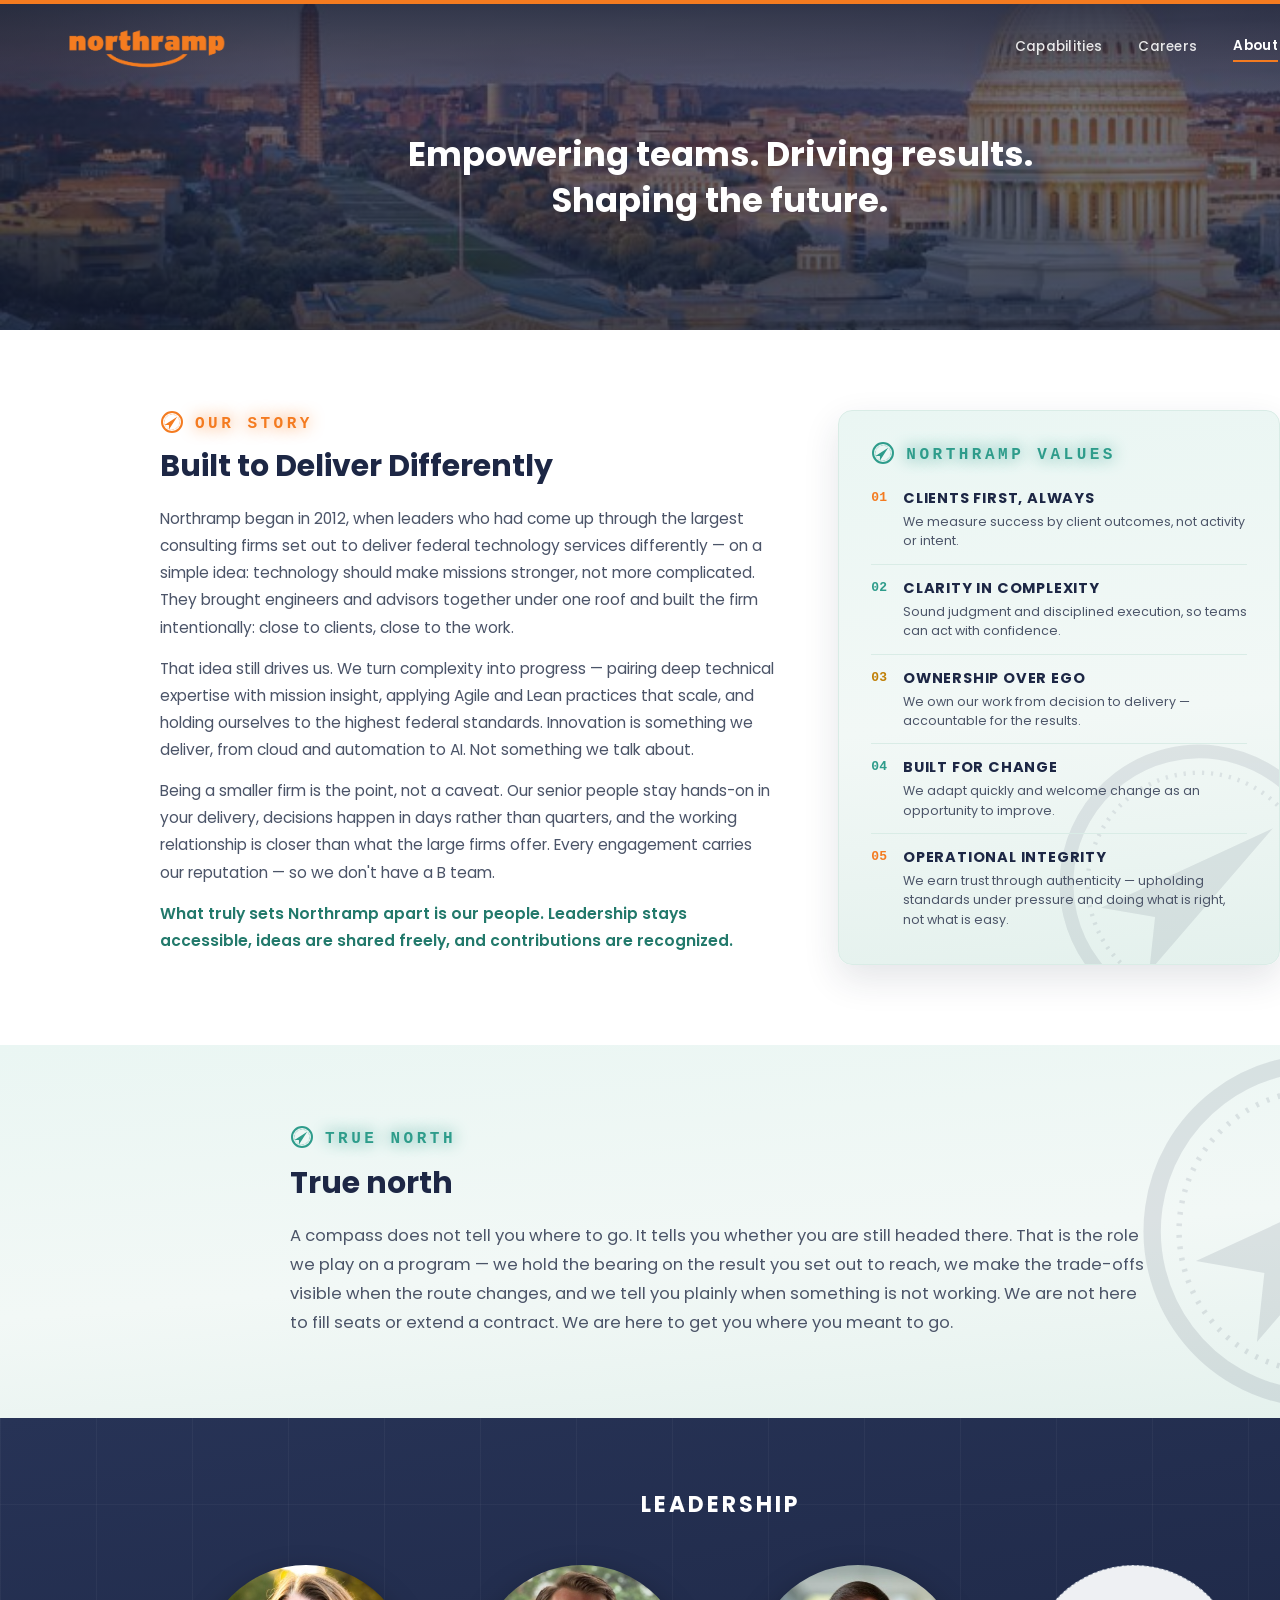
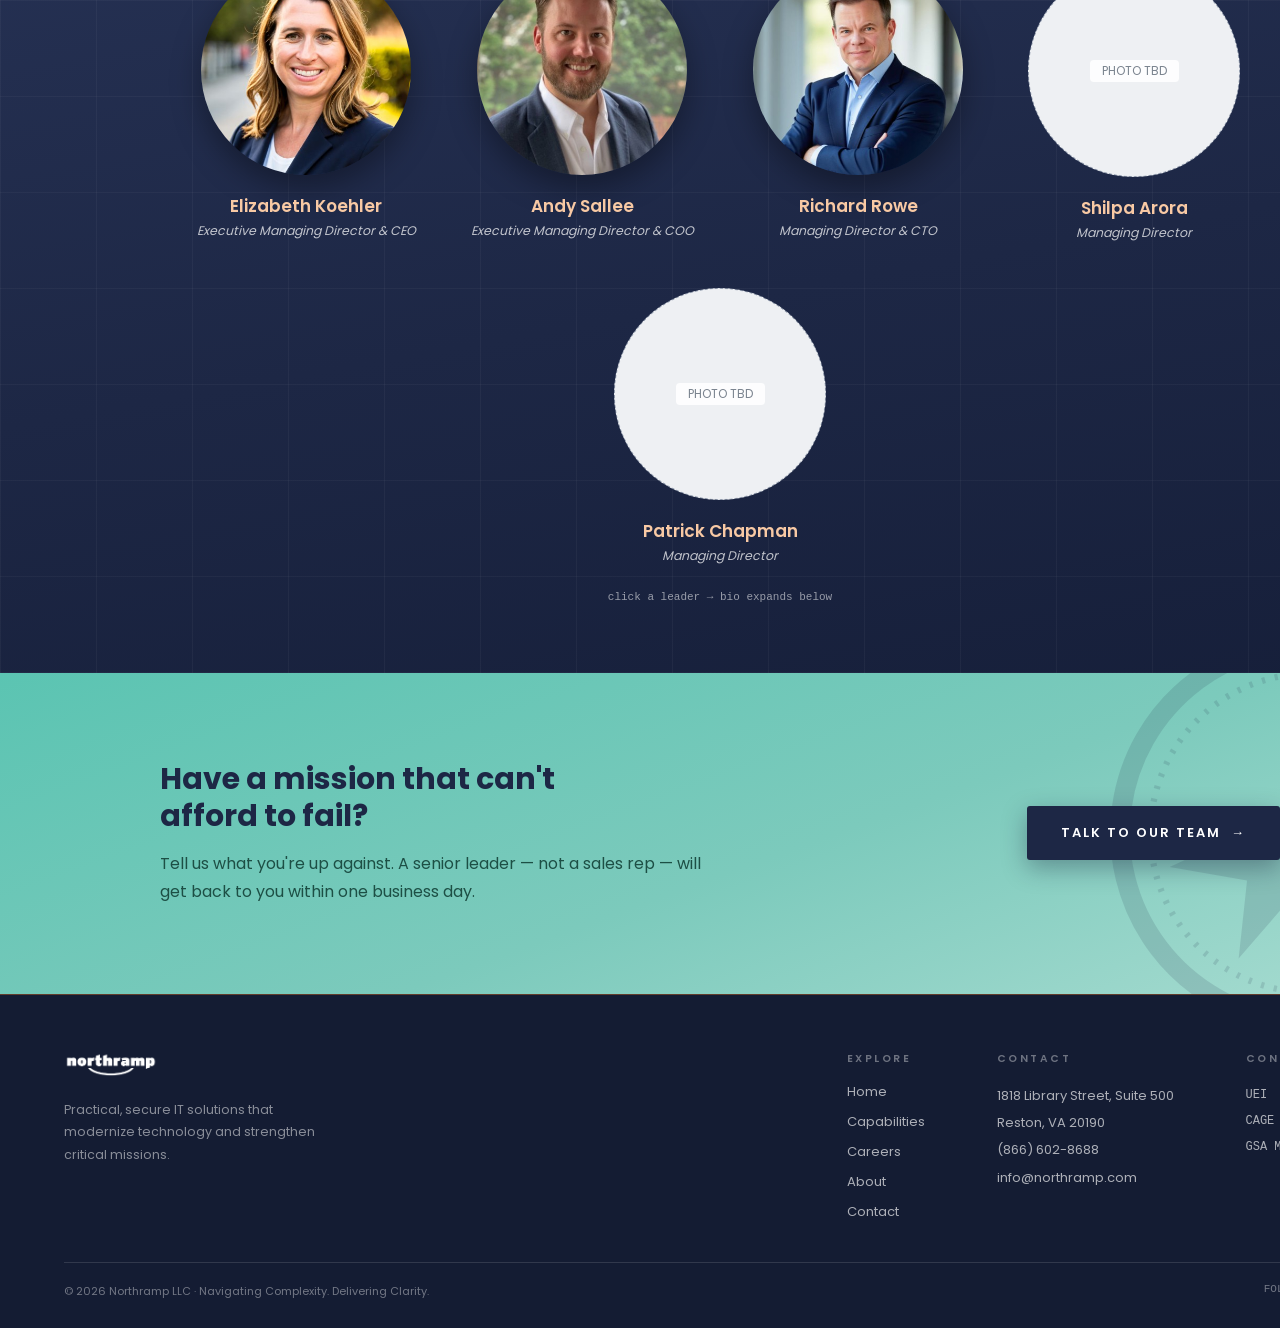
==== about.html @ 874fff69 "Add files via upload Uploaded the main pages" ====
<!DOCTYPE html>
<html>
<head>
  <meta charset="utf-8">
  <title>Northramp — About (Preview)</title>
  <style>
    * { margin: 0; padding: 0; box-sizing: border-box; }
    body { background: #faf9f5; display: flex; align-items: center; justify-content: center; min-height: 100vh; font-family: -apple-system, BlinkMacSystemFont, sans-serif; }
    #__bundler_loading { position: fixed; bottom: 20px; right: 20px; font: 13px/1.4 -apple-system, BlinkMacSystemFont, sans-serif; color: #666; background: #fff; padding: 8px 14px; border-radius: 8px; box-shadow: 0 1px 4px rgba(0,0,0,0.12); z-index: 10000; }
    #__bundler_thumbnail { position: fixed; inset: 0; width: 100%; height: 100%; display: flex; align-items: center; justify-content: center; background: #faf9f5; z-index: 9999; }
    #__bundler_thumbnail svg { width: 100%; height: 100%; object-fit: contain; }
    #__bundler_placeholder { color: #999; font-size: 14px; }
  </style>
  <noscript>
    <style>#__bundler_loading { display: none; }</style>
    <div style="position:fixed;bottom:12px;left:12px;font:13px/1.4 -apple-system,BlinkMacSystemFont,sans-serif;color:#999;background:rgba(255,255,255,0.9);padding:6px 12px;border-radius:6px;box-shadow:0 1px 4px rgba(0,0,0,0.08);z-index:10000;">
      This page requires JavaScript to display.
    </div>
  </noscript>
</head>
<body>
  <div id="__bundler_thumbnail"><svg viewBox="0 0 1200 800" xmlns="http://www.w3.org/2000/svg"><rect width="1200" height="800" fill="#1d2745"></rect><text x="600" y="400" text-anchor="middle" font-family="Poppins,Arial,sans-serif" font-weight="800" font-size="120" fill="#f47b20">northramp</text><path d="M420 480 Q600 560 780 480" stroke="#f47b20" stroke-width="26" fill="none" stroke-linecap="round"></path></svg></div>
  <div id="__bundler_loading">Unpacking...</div>

  <script>
    
document.addEventListener('DOMContentLoaded', async function() {
  const loading = document.getElementById('__bundler_loading');
  function setStatus(msg) { if (loading) loading.textContent = msg; }

  const FONT_MIME = /^(font[/]|application[/](x-)?font-|application[/]vnd\.ms-fontobject)/i;
  const MIME_TOKEN = /^[\w.+-]+[/][\w.+-]+$/;
  function toBase64(bytes) {
    let bin = '';
    for (let i = 0; i < bytes.length; i += 0x8000) {
      bin += String.fromCharCode.apply(null, bytes.subarray(i, i + 0x8000));
    }
    return btoa(bin);
  }

  // Error sink persists across replaceWith since it's on window, not the DOM.
  window.addEventListener('error', function(e) {
    // Failed resource loads (CSP-blocked links, scripts, images) fire plain
    // events at the element — warn only; real JS errors carry message/error.
    if (!e.message && !e.error && e.target && e.target !== window) {
      console.warn('[bundle] resource failed to load:',
        e.target.tagName, String(e.target.src || e.target.href || ''));
      return;
    }
    var p = document.body || document.documentElement;
    var d = document.getElementById('__bundler_err') || p.appendChild(document.createElement('div'));
    d.id = '__bundler_err';
    d.style.cssText = 'position:fixed;bottom:12px;left:12px;right:12px;font:12px/1.4 ui-monospace,monospace;background:#2a1215;color:#ff8a80;padding:10px 14px;border-radius:8px;border:1px solid #5c2b2e;z-index:99999;white-space:pre-wrap;max-height:40vh;overflow:auto';
    d.textContent = (d.textContent ? d.textContent + String.fromCharCode(10) : '') +
      '[bundle] ' + (e.message || e.type) +
      (e.filename ? ' (' + e.filename.slice(0, 60) + ':' + e.lineno + ')' : '');
  }, true);

  try {
    const manifestEl = document.querySelector('script[type="__bundler/manifest"]');
    const templateEl = document.querySelector('script[type="__bundler/template"]');
    if (!manifestEl || !templateEl) {
      setStatus('Error: missing bundle data');
      console.error('[bundler] Missing script tags — manifestEl:', !!manifestEl, 'templateEl:', !!templateEl);
      return;
    }

    const manifest = JSON.parse(manifestEl.textContent);
    let template = JSON.parse(templateEl.textContent);

    // Nested page bundles (iframe targets). Each ships ONCE, in the ROOT
    // document's manifest; frame srcs carry an about:blank#<uuid> marker
    // instead of a substitutable uuid. Every document mints the blobs for
    // its OWN frames — from local text at the root, or text obtained from
    // its DIRECT parent over the relay protocol below — so each frame
    // navigation stays same-origin with its initiator and a deduped page
    // loads at any depth on any host, including a file:// download's
    // opaque origins (where a blob minted by one document cannot be
    // navigated to by another).
    const pageOrderEl = document.querySelector('script[type="__bundler/page_order"]');
    const pageOrder = pageOrderEl ? JSON.parse(pageOrderEl.textContent) : [];
    const pageSet = new Set(pageOrder);
    const pageTexts = {};

    // ── Nested-page text protocol (parent-chain relay) ──
    // Page bundles ship once, in the ROOT document's manifest. Every
    // document mints the blobs for its OWN frames, obtaining page text
    // through a strict parent-chain relay: a document only ever SENDS to
    // its direct parent (which, for every document the publisher's own
    // runtime minted, is another publisher document) and only ACCEPTS
    // text from that direct parent; requests from below are honored only
    // for the document's own child frames, and the ROOT never sends
    // upward at all. That last rule is load-bearing: the artifact host's
    // frame-ancestors allows claude.ai (and friends) to frame an
    // artifact, so window.top can be a FOREIGN document — a top-addressed
    // protocol would hand page uuids to that ancestor and accept forged
    // "page text" from it, minting attacker HTML as an artifact-origin
    // blob document. The chain never touches the ancestor: requests stop
    // at the root, replies are origin-addressed per hop (never '*' when
    // an origin exists), and both directions are origin-gated (on https
    // a foreign sender's origin can never equal this document's; in
    // opaque contexts — file:// — everything serializes as 'null', where
    // an embedded EXTERNAL frame still fails the gate by carrying its
    // own real origin, and a sandboxed child of such a frame is excluded
    // by the own-child-frames check plus uuid unguessability). Shape is
    // deny-by-default: one request form, one reply form, no error
    // replies.
    // window.origin is the SERIALIZED SECURITY origin ('null' in opaque
    // contexts such as a sandboxed preview iframe) — location.origin is
    // computed from the URL and stays 'https://…' even when the document
    // is sandboxed, which would misgate every opaque chain.
    const OWN_TARGET = /^https?:[/][/]/.test(window.origin || '')
      ? window.origin
      : '*';
    function trustedOrigin(e) {
      if (e.origin === window.origin) return true; // https chains; opaque==opaque
      // file:// trees: Chrome serializes the file document's origin as
      // 'file://' while the blob: documents it mints serialize as 'null',
      // so the two legitimate shapes can never string-match — accept the
      // pair in both directions. https origins never serialize as either,
      // and sender identity (own child frame / direct parent) is checked
      // separately.
      return (
        (e.origin === 'null' &&
          (window.origin === 'file://' ||
            window.location.protocol === 'file:')) ||
        (/^file:/.test(e.origin) && window.origin === 'null')
      );
    }
    // Non-empty only in the root document (nested bundles ship an empty
    // island), so it doubles as the root marker: the root answers from
    // local text and treats a miss as authoritative — never relaying to
    // its (possibly foreign) parent.
    const isPageRoot = pageOrder.length > 0;
    const blobUrls = {};
    const resourceBlobs = {};
    const UUID_SHAPE = /^[0-9a-f]{8}-[0-9a-f]{4}-[0-9a-f]{4}-[0-9a-f]{4}-[0-9a-f]{12}$/;
    const pendingFrames = {}; // uuid -> [{el, frag}] awaiting text for own frames
    const pendingRelays = {}; // uuid -> [childWindow] awaiting text to pass down
    function mountPage(el, frag, text) {
      const pageBlob = new Blob([text], { type: 'text/html' });
      const u = URL.createObjectURL(pageBlob);
      resourceBlobs[u] = pageBlob;
      el.src = u + frag;
    }
    function deliverPage(uuid, text) {
      const frames = pendingFrames[uuid];
      delete pendingFrames[uuid];
      if (frames) for (const f of frames) mountPage(f.el, f.frag, text);
      const relays = pendingRelays[uuid];
      delete pendingRelays[uuid];
      if (relays) {
        for (const cw of relays) {
          try { cw.postMessage({ __bundler_page: uuid, __bundler_text: text }, OWN_TARGET); } catch (err) { /* gone */ }
        }
      }
    }
    function ownFrameWindows() {
      const out = [];
      for (const f of Array.from(document.querySelectorAll('iframe'))) {
        try { if (f.contentWindow) out.push(f.contentWindow); } catch (err) { /* detached */ }
      }
      return out;
    }
    window.addEventListener('message', function (e) {
      const d = e.data;
      if (!d || typeof d !== 'object' || !e.source) return;
      // Origin gate first; the structural checks below (own-child-frames
      // for requests, direct-parent + solicited-uuid for replies, the
      // root's never-relay rule) are what hold in fully opaque chains
      // where origin strings can't discriminate — a sandboxed root's
      // FOREIGN wrapper still fails all three even though both serialize
      // as real-vs-'null' rather than matching.
      if (!trustedOrigin(e)) return;
      if (typeof d.__bundler_need === 'string' && UUID_SHAPE.test(d.__bundler_need)) {
        // Requests are honored only for this document's own child frames.
        if (ownFrameWindows().indexOf(e.source) < 0) return;
        const uuid = d.__bundler_need;
        const text = pageTexts[uuid];
        if (typeof text === 'string') {
          try { e.source.postMessage({ __bundler_page: uuid, __bundler_text: text }, OWN_TARGET); } catch (err) { /* gone */ }
          return;
        }
        if (isPageRoot || window.parent === window) return; // authoritative miss
        const waiting = pendingRelays[uuid];
        if (waiting) {
          if (waiting.indexOf(e.source) < 0) waiting.push(e.source);
          return;
        }
        // Never-answered uuids would otherwise accumulate forever under a
        // request spray; past the cap (far above any real page count) new
        // relays are dropped rather than remembered.
        if (Object.keys(pendingRelays).length >= 128) return;
        pendingRelays[uuid] = [e.source];
        window.parent.postMessage({ __bundler_need: uuid }, OWN_TARGET);
      } else if (
        typeof d.__bundler_page === 'string' &&
        UUID_SHAPE.test(d.__bundler_page) &&
        typeof d.__bundler_text === 'string'
      ) {
        // The shape test is load-bearing beyond tidiness: the solicited
        // check below uses the in operator, which matches prototype keys
        // ('__proto__', 'constructor') — an unshaped key would reach
        // deliverPage and throw, painting the error banner.
        // Text is accepted only from the direct parent — the document
        // that minted this one.
        if (e.source !== window.parent || window.parent === window) return;
        if (!(d.__bundler_page in pendingFrames) && !(d.__bundler_page in pendingRelays)) return;
        deliverPage(d.__bundler_page, d.__bundler_text);
      }
    });

    const uuids = Object.keys(manifest);
    setStatus('Unpacking ' + uuids.length + ' assets...');

    await Promise.all(uuids.map(async (uuid) => {
      const entry = manifest[uuid];
      try {
        const binaryStr = atob(entry.data);
        const bytes = new Uint8Array(binaryStr.length);
        for (let i = 0; i < binaryStr.length; i++) bytes[i] = binaryStr.charCodeAt(i);

        let finalBytes = bytes;
        if (entry.compressed) {
          if (typeof DecompressionStream !== 'undefined') {
            const ds = new DecompressionStream('gzip');
            const writer = ds.writable.getWriter();
            const reader = ds.readable.getReader();
            writer.write(bytes);
            writer.close();
            const chunks = [];
            let totalLen = 0;
            while (true) {
              const { done, value } = await reader.read();
              if (done) break;
              chunks.push(value);
              totalLen += value.length;
            }
            finalBytes = new Uint8Array(totalLen);
            let offset = 0;
            for (const chunk of chunks) { finalBytes.set(chunk, offset); offset += chunk.length; }
          } else {
            console.warn('DecompressionStream not available, asset ' + uuid + ' may not render');
          }
        }

        if (pageSet.has(uuid)) {
          pageTexts[uuid] = new TextDecoder().decode(finalBytes);
          return;
        }
        if (FONT_MIME.test(entry.mime) && MIME_TOKEN.test(entry.mime)) {
          // Strict artifact hosts allow font-src data: but not blob:.
          blobUrls[uuid] = 'data:' + entry.mime + ';base64,' +
            (entry.compressed ? toBase64(finalBytes) : entry.data);
        } else {
          const blob = new Blob([finalBytes], { type: entry.mime });
          blobUrls[uuid] = URL.createObjectURL(blob);
          resourceBlobs[blobUrls[uuid]] = blob;
        }
      } catch (err) {
        console.error('Failed to decode asset ' + uuid + ':', err);
        const blob = new Blob([], { type: entry.mime });
        blobUrls[uuid] = URL.createObjectURL(blob);
        resourceBlobs[blobUrls[uuid]] = blob;
      }
    }));

    const extResEl = document.querySelector('script[type="__bundler/ext_resources"]');
    const extResources = extResEl ? JSON.parse(extResEl.textContent) : [];
    const resourceMap = {};
    for (const entry of extResources) {
      if (blobUrls[entry.uuid]) resourceMap[entry.id] = blobUrls[entry.uuid];
    }

    // Artifact-host CSP (connect-src 'self') refuses fetch() of blob: URLs —
    // consumers read these Blobs directly. Survives the swap like the error sink.
    window.__resourceBlobs = resourceBlobs;

    setStatus('Rendering...');
    // Page uuids have no blob here — they ride inside about:blank#<uuid>
    // frame markers the pass below resolves after the swap.
    for (const uuid of uuids) {
      if (pageSet.has(uuid)) continue;
      template = template.split(uuid).join(blobUrls[uuid]);
    }

    // Strip integrity + crossorigin — blob URLs from a file:// document inherit
    // a null origin, so crossorigin forces a CORS fetch that SRI then rejects.
    // The manifest bytes are ours; SRI protects against CDN compromise, not this.
    template = template.replace(/\s+integrity="[^"]*"/gi, '').replace(/\s+crossorigin="[^"]*"/gi, '');

    const resourceScript = '<script>window.__resources = ' +
      JSON.stringify(resourceMap).replace(/<\//g, '<\\/') +
      ';</' + 'script>';
    // Inject after <head> so the DOCTYPE stays first; prepending the script
    // would push the parser into quirks mode. DOMParser always emits a <head>
    // (synthesizing one if the source HTML omitted it) but may carry
    // attributes through, so match the full opening tag. slice() rather than
    // replace() keeps us clear of $-pattern substitution in resourceScript.
    const headOpen = template.match(/<head[^>]*>/i);
    if (headOpen) {
      const i = headOpen.index + headOpen[0].length;
      template = template.slice(0, i) + resourceScript + template.slice(i);
    }

    // Parse the template and swap the root element. Scripts inserted via
    // DOMParser/replaceWith are inert per spec — re-create each with
    // createElement so they execute, awaiting onload for src scripts to
    // preserve ordering (React before ReactDOM before Babel before text/babel).
    const doc = new DOMParser().parseFromString(template, 'text/html');
    document.documentElement.replaceWith(doc.documentElement);

    // Resolve page-frame markers: mint this document's own blob for each
    // framed page — from local text when this is the root, otherwise by
    // asking the direct parent over the relay protocol above. An
    // unanswered request leaves the frame on about:blank, the same
    // degraded state as a refused embed.
    {
      const MARKER = /^about:blank#([0-9a-f]{8}-[0-9a-f]{4}-[0-9a-f]{4}-[0-9a-f]{4}-[0-9a-f]{12})(#.*)?$/;
      const needed = [];
      for (const el of Array.from(document.querySelectorAll('iframe'))) {
        const m = MARKER.exec(el.getAttribute('src') || '');
        if (!m) continue;
        const text = pageTexts[m[1]];
        if (typeof text === 'string') {
          mountPage(el, m[2] || '', text);
        } else if (window.parent !== window && !isPageRoot) {
          const had = pendingFrames[m[1]];
          (pendingFrames[m[1]] = had || []).push({ el: el, frag: m[2] || '' });
          if (!had) needed.push(m[1]);
        }
      }
      for (const uuid of needed) {
        window.parent.postMessage({ __bundler_need: uuid }, OWN_TARGET);
      }
    }

    const dead = Array.from(document.scripts);
    for (const old of dead) {
      const s = document.createElement('script');
      for (const a of old.attributes) s.setAttribute(a.name, a.value);
      s.textContent = old.textContent;
      // text/babel scripts with a src: read and inline. transformScriptTags
      // does XHR against the src, but blob:null/ from a file:// origin is
      // silently dropped. Inlining makes it a plain inline babel script,
      // which transformScriptTags handles unconditionally.
      if ((s.type === 'text/babel' || s.type === 'text/jsx') && s.src) {
        const pre = resourceBlobs[s.src.split('#')[0]];
        s.textContent = pre ? await pre.text() : await (await fetch(s.src)).text();
        s.removeAttribute('src');
      }
      const p = s.src ? new Promise(function(r) { s.onload = s.onerror = r; }) : null;
      old.replaceWith(s);
      if (p) await p;
    }
    // Babel standalone auto-transforms type=text/babel on DOMContentLoaded,
    // which fired before we swapped the document. Trigger manually if present.
    if (window.Babel && typeof window.Babel.transformScriptTags === 'function') {
      window.Babel.transformScriptTags();
    }
  } catch (err) {
    setStatus('Error unpacking: ' + err.message);
    console.error('Bundle unpack error:', err);
  }
});

  </script>

  <script type="__bundler/manifest">
{"c170024f-40d9-4a47-a357-294be5bb69d6":{"mime":"image/png","compressed":false,"data":"iVBORw0KGgoAAAANSUhEUgAAAZgAAABxCAYAAADoB7WrAAAAAXNSR0IArs4c6QAAAARnQU1BAACxjwv8YQUAAAAJcEhZcwAADsMAAA7DAcdvqGQAADbcSURBVHhe7Z17fBxnee9/z/PO7FUXW5btKHEsO3ZiooSExIQWKHVKuZRAKZcYSlNaaDlAKT00BXoSoEdHJ5DAoSmnTaGQltMDpZSSQi+US4EkGEgKB5yEQJSbEke+KbYlWbfd1e7MPM/5Y3ZWq7Euu6uVLcnv9/MZezXzzjvvvO/zPs/7vLcBLBaLxWKxWCwWi8VisVgsFovFYrFYLBaLxWKxWCwWi8VisVgsFovFYrFYLBaLxWKxWCwWi8VisVgsFovFYrFYLBaLxWKxWCwWi8VisVgslrMaBUh7wQpQ/NpyEz07ft5isSw/p73CW9Y+kSEhQLUXPI4t64zPz2LilszxDV+n2/d78Xuaxaxn74XJXbh1E4guV+aghdP70NfvEaDx+ywWS/[base64]/x5a2AsltOLNTCWuqh4Km7i2aplT0XwDAAdYLiQskxVlHuIiPoE+velGBjt3eMU/MNdAQXPJdUXqOpVBNohoBYACSB8bvhftWxbA2OxnAmsgbEsigKkf7AzkWsPLgLkdQR6jQLdFU+l7C1E4Wcr95BGDYz2gkewsyUh/[base64]/293Iy37PmOj/XuaUSz7NGjvninO/vZYWFdLR0ShpPaxqqmOu51ecUS9+kM/6O9R7x+DBXGhcIWyuK8rvO877zPady3xz31Ev83es94vFhjjJe7O/FmCt89TnF0vIj/k6NHPPFGf8d/T0rcJNpKHJFtJoaja8n6ING6xEU5ZXhAIAeZzgfJFMZLx34XqvLTgcCUiZ/pOjIeDtMHtjmo29fgPJWIbMjXhqVtPRBw3fsdofzKTdhJhOuSWcCkfXCQYtRyrNrRn04+WKeip2Zaa+SrvL9S0nb7DxpkLnyeGi3GW6fSmXcXJuou0EdtDsQP/DNJBI43jK0/mS0GWV0z3B+VzadKL4KhI+JYD1z/Q2TyjqY4Q2vQ9f+IH4dmJ3eiMkPnH8JYD6iwDVoeJB/[base64]/DGjdggQAUCqB6JFpY764AQNTx9GTSfvTzyIKXgyhy5SxDcBGBlKAOOW7SlAaB2gQigeV6GvZvHcPfezwdDMyJirck9MXtDoJ/1ISvhIklxBoB4S6hKSVCWkIu+XFhQEgJSFMs/IkGMcU+gRADynhgYD1J+v6BscbSdvYDVvXG2NeRCQviF+rGaWSQve3fGjwC+jdYwr+4Hk+9Bom3SPgCwF0sSAdvgsUYAHhflK6IeMe+HHO27qZDP2aKl0KgAXYDsHVYCQbUfIiECI8RcA3QHqqgVE8rST/[base64]/xqQ7o5fqwkhX0gfFyf4x3YcHgO6Unkv3aMUvASKKwS0HSybWCgN1vJuE1RSpklSPQzQT4n0W/li6s7Ojz46hWiPu0p+dWXy4l6swr8E6OUgbAOoC5AWCCcjfSDANLMOq9AAMX4ggXyl7ZaD/VE88WRXo2/d7eY3jz5LA7kODTTgyqgKDpCLL2SxbXgiOLTdqPyaqr6AQBeCpaOcXgIwDeFRZTwC0e8q4z9azeCjzTY0dVVWBSjfu/M88b13KukfAkBla5BaYSgLF0D4hnH0Rk+om1SuJ+CFIuxWBDm2OjxUgiqAShgHTYL1ToXe1GIOPdxoxkRWfrxnS7vxnRcTyTsAXC7gBCAMAYXpIQIoqmQhAgVDQ/VZfjZzwJCSgh8m6KcKxdSXOjOP5upJX/79O84X8t8jom+PX6sVBk8p4YtwuBeir6NA/qswbam8E9iJvwsT9pH6b8zcfPjo5I1bLyaDm1XwsjAAMZhMYwo+RAQCiB8/DwBg7mfo+1s+OPi16tPNMjCq/A+k8j+F6bkMercCl2vUeBEyc5etBGWFqoAOg/EFmORHWvHY6EKtdO0F52XbVaLyFyp4Vvx6zTCfIOinHaOf8X1+C5H8jgi3lxVEZRcDoFx+kCll/pJv9I+qGzcKEN6625noGGpjN3klRF5Hij2AbhawE2arlJUaS/[base64]/lMtjahaaexFAC6vpE4w13cAnBAgBdVLAp9ugcrfqeBlAg73k2J2GezGV4czg5nJmYmDOkT4Vwn8yXzQ/cqoxRFP6EIoQGO93e1TF21/jeObLxDhrwR4rgi3QpCsvB/YDZ89R5oAE16P3g8pEW5V0WdD6NZ0ovjPOX/bdSO9O1trTp+jBJABswueibvWA8yuACklPAeBfzsFepMwXTDrnWKLFYlREJKDGXfHMVTWn7AzkwZyGlPuM4RlOHd6WeBCdEnxz4eAE0p4jjL/NQs+JZCrwp0IIhmer2zZLS/uTIKpi4XeQkHp9rzX/Rydp7+7QqCk4FBeGyxDFm1XwcsCnz+riusF3FnePaEsk1VlyCCASgCOrRvqzFUbl8L7d2zJbRy5kZzEt0n1H5X0jQLaIcytAFJgJGeejVT4/xx5ckr+lGUfnASzCyAloA4VeTFEb8+3eh+ZuGH7hfGsiUOBEoOdSN7iebHQAXBCBEkSvshA+kTweSHdK8C6sNzK8QFmzvTPxNGuTC+WQP48d9G238lfuO0VWT/3aQ3ocyrycgHWVfJ+vvwp66hIZoRouyi9KxX4Hx7v3bFjQXkBQGAGtO484LK8AEio0k4J6H8o6M+EeSckyoNYeqvkW4EMoJcr9MNTQb5vsveiDYultVYaNTANU64MSWHqEZXXAHxuWMhlBVTDi5XjIDDSAv25APQnUx/ovqae/kvtBefet/UcN8DvE+lfCenVImhnsLuUVeozaSMjwDpReQFIbk363q1TN27fFA+/EI08HzNpSAO4PDTeaGNgwT27FBhj0ONRX/[base64]/vvHe/dsn5Rxd3gmq/yM40SzlfWlwLYtFidR7VsMhmAzyXImzkovV+v35JaNK01cNoNDKoyI/[base64]/[base64]/61z31QSDiLlTKXimLjb7bq0Sdq0mobpJjVm3EmRmPmb0FHUp9Jf03ZtP0ae1sqYMDERdELpySLTFW5UKUOC7FxDJayHs1mtYqitYdaWrt8IxQALKAPpMNvpziNYpnEEEMiFGB/[base64]/YRGSUFhdMyy12JkYKZFUkNRJ7igvcKEcCrTR5Zgcx40U3GL5xWBB5UR5h4ZCFDx64eJ9Ufo1L24oHlEIBvMfDnxPoeYn6zAb+OhV7NBq9imGtZ6W1E+L8sGG9EBhggEcmCaYv29iTi188mmJFW1Q3L4cmF+QwhIM+QYQDT8TC1wgBB2AXQ5Qu2x6/Xyhmr0KdY26q/42FrRsSoaoIcz40PdFJQ2KyivxC9c72VBICw4gcEfnnJc37RiF5L0K9FK/jrTXe4HgFXTOzYXtPU6uWgyhWeMCyzZh95nnsYBv9Lodcx8CaG3saQqXrfE5W8kWOq+CRE9pLqdQT9jeoD0PeS8ZdtjCBqyVV1Ac32oBpBiAhIMCWcuMd8OmGor4yTC42hEaDToFFl3E+MQQY+z0yvhkk9u6VQuDZr9MYWk/14i0l/MeNmvp6ZdO/KjDnfyZr0N7NO9u+Nw31K+Ktqb7YumI2otIwh13B3y0Ishz6ZS2ai8/GwNaPqMHFL/HQzKHui9xPhtb6RHjLySlbc1XCZASDFOgXtatQgnhEDU1VQAQNjgByFoLj0AiRm4qQXUKVFqQDpW3e7IDqHoIuuKp4LAZQFjynhLzKPH9i//iNPTqQn3ftJ8Qkqz8ypx2BVFLvQBnLk0vj1ZlOpJHP3q08DdCiFlsPVRnn9R56caD224d7suPsl35evQOk+gEuRQa0XVc4RcF+r2/KV7IT75ey4+8+zjuHOb2f6Dg3F72sqIh5DhsE4BpljP7Q6USaCasIkim78WjOZpehiZRiGoBIrHV9sDG1d/+Aksfkn8elXCsXk72VN9tutfY+NUMuxAvoHPaDfR1+/B/T71DHg0W0DJfT1e+jr99I4/yhAd5U990ZgJqSTvtMav7BUZusTmSjrk8JS9EnlHtGyjtKjgJSWEicEqiBHmZqeBwAAUWWSKVE92N53+GQL0z0g/[base64]/c3bf+jOOU8GGLmm31XLnYUz2XCn4TKaKkQw9Nw9+1lYEbRlfeOisoQ4pfLVJUwQTx7DG0u6A4ELf1PjrQl0091Zs4pjKCUmrxx68VT/tY35C7qfu9U0H1L7v3bPjrld//3KW/bO/Pv2/6KyRu7dw2/d1cLcIJZMQHg2BIaGa4vfjZ+fqmU6/M0Qb8mAZ4Hk7oSTL/NwJOLds0uAAF5JnzZd83PQd0rCfQmUgzGw9WDkhCCyga+zYdYERmDvsGiMeiH6l3xYLUi0BYR2lnXVldVnHYDE1Z2DQD+qSH6eAqDB1tuOXDcOLqPoV+Kh2+IwJ2lKEd4HZNKK7Ok696cM8ykEgNjxnEnI2NAgLIJxy7CTf/qoyz4KUA368SWZCOFtxCRYmLIFEi+ZUjfydDXgPAyhr7GGPwBM/6RgQMEWpMr+DGTD9ME/bFR+Ww7Do+lnacOQfWbAv7PqjCN4y7P5ISZMsRoWFb8Fib8GpG+3IBfR6p/DMY3oXJMhZ5cbOqr9oabuuaCwkum/MHbEp5/FxPuBvGnROlPVOidQniHKr0XjJsV8nkm3ZdMFr+b8/OfUZbrWJCMxuQaQxdMYyOUPblHSekvWxMHH2nte2yEAnwPwGcqjawGINEnofi/7f1PHGi9ZWAYAd9NwKcBKcXDrkQI0Alkh0H8k0YaiOVGu2FGJu1NN+R1Nb2wa4LJU8gJEnM02mV4Kp8aIcLDjbaOFsI1BUeJ2iTc2K+hyiGQUlD0veqWalD0PVWdnHeH4AUoe0asoJaJJKfi15sBi+YAfM0Bvy3D2f+TdbN3tow5P8hMunelx9y/LXn8e0blN0n9b9Mant3DIh6Ihgu+M4q+8LsuTDzCoo/GwzaEtzybdCJsIBxX4FNZU3xL1mS+kHUy38mOufdmTOYb2Qn34xTQm4jp91ToJwt5UeH2SN0XmcB8GAg+p4o3AfJMAXeG26IgzYwMgBQzMgpkhCkbbrApl4jiVQJ9m0B3xeOuh3AT1eZRrkc+q57wHfMk9YU9DC0jHaMCfWhJxoD1JBP1445QOU/7iTwIBxk8tRx6ajnY1N9fIMGx0OttmITPTkPjRmfEwLBoQKCSqOdHHkFnZtoTxUTY4GgunEwZUoTftqiTcDYFlEAlL0jPMiR+MhEoUAi/DdMADCKCu3yDxDRI4M+nH3vqMPr6Perrn9U1tf4jT06knIODmZsPN9w1udKp6h4prfNzlfJTJ/CUaGom5BJYBg+m0jWreEAD/[base64]/1ARESA77fume+b6sR4BGLb74tTUFQ4lmv6N6VF7z0QSWwYNhgFhQJKKDRT91JH49gvogdAeC+b5Po73gCV+v1IA/IqLhrswNevFLGc+IaLYHU0FU4YTjDzPnoI10DUUIqWoyFqcuh4FcPigU8mkA4/Fri1EZvwU5AbilkUbwmTMwcxFTAk1lKXGzEIiI2oK6M7gWtBQT4iVSFowiQMfanjg6tuYNyJkm3lBqFsweFKOdmXMaaoXrXpip0vZLmfg9gF5e/mZIUwxFoyyPBzMHfVBtxsLdYnPr5pmAGATwEhux1JChXlkGZpnQhBsQMN2wWysghSaG822zCokyARGTq/GvQ9aDcqAwDRXeQjBLQMA03VFepW1ZPpbBgwkbCRKEfef7GvIyR3p2ZomDq0iwJ7Qps7oMFyQaGI8Gyav/joeth2XzYCxzogCRmDQgbfFrixEO8oOIxWOVBafAz8dZYWCkOB2ooNDwYHy4W7PrmsKsMRynWDISIFX59G69sKoCpSDhzZo80EyaPTvNMgfL5cEsAQXIgW4SwguijV0bMS7lE5W/a41jPk6bB2MJ6d1jmDRT/mJwQxDYD3zOxc/XwllhYLwg7RPpJAPTjY6VECFpko5b3Q9pko5LRG2NTx7ggEgn2yeCYvz6miLMc1bVdPxSRKMrhVcEy+DBLBUClH09h5RfUI9xQcXLER/Q/Qz9HTL6IkN4O0H+TYHcUrwY68GcPhSgERzJQNFV/qpr/[base64]/xqsxm69FebBKEATSU6BuLN6YD8ebj4YmCamgxToI9Qx4FHfPp9uGyipYhrQuruZq7EezDJDrAiUQh3VlRbPXAKlX26k5ybsEuUJUh5A31BDE03WvIEBANy+34fq0wo8XI9xiWAGC2MbRP9r7qJtv5m/cPvuqeDgr5PyByDoQh0tRERhw60/TngkD8avr0SUytv3NzBRIhosVEI3kdzkeHzvZJDYlw7y3/MCfAfAhwhyviodXZULPlegB2OSjktA3QO7QNiZCaVAXafpE0SsB7OcEEP0PDb88tyu7S+b8hNvFwTvV9WtjTaCFZgg4PHy77rvPzsMDADxg6cJfE/1gGU8zHyEYTmhoN2i+IRC7lTRTwnk+dHssXoLj4ExCN3f7hw6sNIV6sapEYWqJ6CGW6/l/GEBtwloB0Qvg0gPhLoUSKlyDpB513usaFaYBwOEE1ugKNYrlwAgwq4Q1gWgNkSKZS8YsvT3tB7M8hE2hOkCEfxPhX5BiT6ooN1ganiKsgrGAsYjjTb8zgoDQ4C2JY+eFKIfMGs/6jQIlbBMBox0+MEwpKLB/XriirwXYRwE4RvzLZBbSVALK6uWAPUbGW+K4MrqcHLCVeThynBAfCWMG6N1LwZbEaxAD8ZLZjxinainIYUZbzPJIlc6vv+unNd9WeH9O7bkn7H1WSB6ERTbliID1oNZXhgwYCRVkA63/SEnqnfxsAtR1lNFgh5xWQcb8V5wthgYIFzxzCyPq+KfAfGrv+9QCxXlGG2fEdtio2YEyiw5Bh5W4fsbLbjTiY5mAw375b2G1/ssAIF9hk4GHgqLbdi4IllhHgwBumGovQClowyZQgO7fQu4U0j/[base64]/vtqWmXPrjMM0Z8AoRfWLCMTKjMOSDDWPuo2NFPljLPCPBhEDQOSE8T84/i1Wpjlrcd+x8PWg/VgVgfMklPCD7PHNty1lG78s8rAEKDr+gbHjeN+hZT/lCFT1Z/PjYdvKgJlxjiRfg0it+P2/Q0PmJ9uCNDUKB8j0N0QDDU6I2UuynmfB+Eo3TZQarSldEZZgR6MApSaLgwr9PsAjjezUbAUrAezsgkbwuIBuJ+Z/mapeuqsMjAoK8tM38ARx9G/AfjTgPiQcAuMZlfAyHCJQJhlUqD/Dse8P/v4weOrTZHSbQMlcvl+ht4BqXy+tynvwJCcQlfnDDKsYA/m1mN5DfAAE74TnW+kzCpyHNuXrBGsB7N8ROUS/79WKuGZT0Dp65ljG+6Lh6mXs87AIGqRY/Agif+nTPx+YgyKQKJW3lIrEWZ3iSlYjgB8qzFyQwueHF5NXWMRBGgaqafF8JeY8V1gpqus0byK8kiEc8p0tJHtwFcEK9CDQbnMWkc6nxCWv2SW71dfq6XMZoWJZLmBBXvVWA9m+ahuJFeX3WJlXVWHBaJHWHG77wS34/b9/lIbwkszMDGFXMtRq4DG76vlgNT+LRnqg2Tcw0OZvP9xJno9Af+Gmb3KKsYGNRQQ4ukNP+EqxCgw6Z2k9FtZox/N4NDTNfdnqs56fj1HPKqm0dfvtfLW/2TS9zHrvWAJwuTNEtJFiYdl1pywOTLXAL8G5QWeaEzeKs/RU+Ou0EC8Nckxn3pfrUc8qoa5fb/[base64]/Aeh0z3wFQ+OndeFprOQg0bxcZUXg+fs9iRwQTwa/ah6sXRFAGN1wGxCBGcvbeXiClyjqgU+9Z+EBZx1Fz6+UsWEZUcTuJeSOJfpUYhejZs/RXleFhlhwE/2GAtxcd58Pr+gbHm9XLMndhL8Cx3p6WtBSuoEB2w7Bf9+peJlWRgIkPZQr5u+nWY3kCVPfCTOy64AKi4MUErn/VMJNCAlUyx9Qv3t3+4aMj8SALEa6/6HF0YsJMtWWyjhQvFMXVAr0a4GeySFaZjUp5CqdAiaEkEghzjhWPgHC3KPZpUHqoLakFYL0P9Pv1GpYT793VmkwVryTQMwGg7rwIvQJPgEdbbxq8O36tGeheGPR0u3kv2CDk/AJBXwPFFYBulvj3cQQaNuapBNJRIXqcFT9Q0L1w6MEWBBPUNzg96wFlxnq3dLie+3yBbm/0o3HMKIroYy3Otu9T376w4fDuzdlCMvVMAT0HhqTuPC7LsVE+nC7m74rkGOUB9lxv92b1aQ+ATfFba4WICiTys8zNgz+cy/jWQ2U1fk9XcrLkbiNDr1fgGoZeqGBHy0qTWTyADqni68r6ry354gMotfrUcV4wWTqy3pD3C0K0JR7/gkQf/hIcCxzvzva+wyer3+dkb/c616fnKNNFYbg6yoJJFSImoCN5L3nXxo8+Oony+xZ6LzhffHmp1ruTcFmXMPGh9LjzH3zbQBEA9K273YlNIxc4hD0i4lYaw3VA0CkQHmj54OD91efl+i3pfMa5Vgh/G4ps/bpZRH1m+r5A39Fqtj0+UXy83Rj3KhD9lgj2EKM90l8EiAJjDHwHis/mnMy9m4bSxWZ0i1VT90soQHjrbgddw0tqWQFZQV//rPnVkdKaHa5eTo23HioLH3v3GJ14wh1LJBJJU2rx2WkxoumANEPMLiA+K+UlQMEk3KnitEyuTwVFYJuPvn0Byq3HePy10LQ8HuoM6Pb9Xvx0M4kM83EgkSkVsmqkwxC3BEJJQuAoSIxqSYFpn2SSJTlRSCQKm5DzgW0+sE/QN/82FAoQentcIFd3ZZ5FLC/[base64]/oCf8tn38vrONitKuyicAmJVXd6ChrzNams+MwuwxFZnGRkHfvsCW0ellOQxM9TXtBWNot0FXIYx3KK3o2h8st96q+yUsFovF0lyW28CcKRp0dS0Wi8ViWRhrYCwWi2WVM9c05JWANTAWi8Wy2hEouPZ1gKcLa2AsFotllVFZwBmtXWIJCHxYVX/EomPx8GcKa2BWAQpQrUf8XotlNRGX54WO+L1nA5FRASAQDRgYY+idrPxf2AS/0OLgv2dvPvh0/[base64]/gTGS5+Dn1DhbVQ+SxrE0W4gj+3afhSKL0HJL9a/nLm3ISfG58UpX81jtyY6Ts0tFbkW67fks5l3dcqgv8DsBPu00cHFfR9Iv0egPs9gwPrkM2jr9/DCvNU5sMamBWOAjR+w9Z1xuA3iPChcgVkhP+cUn7h7rc4RqR/HwR6S3vy4PhCW7FYLGeC0HPpTk4Jv0AD+RCgl4PZnUemo26iEli+C9Aftn5w8JG1JNPa25WZClKvIQR/pkI/BNHn4PDdLShMrQZPZT5OKUzLykN7wdP+1u5A6V0C/D5AHG0mGa+QUWVklhFV/iozfSLDW++3239YVgraC86he5P6+lpSepsAF6O8Y/ac8hz9FPkZM70va7Z9c63Js+6FyfV0b0RAm0seP7U+lSqsJk9lPqyBWSVEu02zBu9Rot9FtKvzfJUy7L8tQuQxZvrfmXH3H6hjwFsrg6KW1UfotewxU8GTu1T5j5n01QKkAHYwnxyHP5SBhwXS2zq88d/WyrhLnGjPw9XoqcyHNTCrCH3rbjfXOXwJiN4rhDeUjcicRgYVQ6MBmE6Q4uvM9MnMTQd+HF1fi5XUsvKIphRP9V6wEb6/V5V/Fyw9EHbBoHllN/yhDH0ChFsy09NfrP4sgmXlc0rBWlY2uhdmYsf2HcbRPxTBm8FwGTACaLyizu5egMeQQQV9MnCDz7bj8Jgdm7EsN9FU+6kWvpICfo8CLwGLG3ktmKNxNCO34gP8EKA3tYy7X6XbBkpWXlcX1sCsQrR3jzONA1uDgN8IkXcIuHNRTwZAuDCLJsB4AIoviDj/0nrLwDCsN2NpMpFhmczwFQz6bRC9WEXOQ9XH6BaWVRSY9B5l/Uh2Su6ljx2etjK6+jilgC2rA90LM75ja5tj+JWiuBmMrujaXBUXsZYhA9NQ3Aei/5U1uAt9g0VYQ2NZItE4y0RwaDsjeAtB3yxAG8DOfJ52RCSfBOQJ+jVj9IbU0MZDa3XM5WxgzoK2rA60F3xy+oJWx9UXE/TdKvrshWaYRczqghA6xoz/VOBfYMy3W/qePBGFs5XaUguVbVt6u9J5ST5TRF+tSi8hxkUqSNcujxAAx1nxeePIJ1I4+JTtxl3dzFngltVDtJ4gF+BigN4tkGvL/duVBZmLVGwBxGchT0CPG4NP+l7pS21PHB1DD9RWcMt8RKvwga5U3ktcFjDewaBXiCANFjPf7LCI6oF8sAQMfhzQWwvF1B2dTz2aj39W2LL6mLPgLasP3QuT7zl/M8S8IlC8DcAVi80yi5g1RsM0qZDHAfomC38l48qD6BssEqB2jzNLJAPau8fJ48g56vu/DMUrBfocsG4EOBGFrU3mymu2gC8z4a8z3PJT9PV7Vs7WBvMKgGX1Ec6j705MBbIDMNcD+PWoi4IBWqj/[base64]/[base64]/ICgBknIXo3Mf2d75fuaUteOL7W9hOznEpNgmJZ3ShA2AtGT1dyqpTaSaxvA+ENItpa7dGghtYoyoqDARKBhP3oEAgHDJkSxgOs/E++Y+5uR/6o9W5WDtUeSkh3YgqmDb5eRtBXg/BSBc5RgQGEQ9kgU8v4XcSsrjBAAJRI5EEQf8zz+RvrT67P23UtZw+LCoxlbaF7YcZ6ulsTQrtU8RKBvhKil4HZrW6h1qpQEGupgiVgoaKAJogwqCSPsfLPFPQAq/dw5vHDT+MOCKrGb6LfsWgtDXKKd1L+ezi/K5tOTu+E0mVQXC6Mi1lkOxjniHCyMqYCoF5PJZKZKg/3OFS/BcK/[base64]/[base64]/IB+TQW/DeDismJC9ZRUNKCcTvVwwplp4d+sAIQhvjDGWXkApD+F0s8CyENGcSDntkxuQs7HUGcQ9eNXFG0/aDXvPDBrfKQfFCnnyNvU0SOGOnJmHCbFgdkM4GJWuhSkl0KoB4xzFUgowGE2RmUzs7lkxJLLjaGACIRPEOM/lOhvC5y+Pyobu5bFElGXoFnWPtGYCHq7k3lIh/[base64]/[base64]/culLOOc4gXNXCgbIVWwzkytDT2iU2EJ0xu9T8Rc4VloZvyDyqvdZ681imim91ELc46lCAgQnxkFAIMK/hoL/XPeSzy8wc/51NYWABvFLoq0NMJpEWzL2mVm/KLHPTk9neYUbXQk2KEBdoFwuZJextALBdxWPXupqqur0kI/ncp2rXKKUZ01hhIFEo+Yj0D0p2A8CNBPmeQJYedQdqI0SYcPl+gOBHZMxbJUbGW2NA1FtGNAjwEAnZgwY4lEwpBuNg5+ESIvFdarWGiDQBMz32VXmauVb41NbczpmYS/KZypRx6L5pRpANBvK9G31Sv9rNULpqklFWCoM5zJZ1fYW5qMrcCWZaN6dpaO7nRHUiaRyeRb4bnngoMtAuomYBegFypohwq6wEjGPB2EOrTSRVXxeKqur3lmT3Y4tdsx9FRUGBgT4AAzDajqYyAegMphIXNETHCifSIoUtsOL/rsAuaY7WaxNIuzqpJazjzRZAF0FQhlL+dEW5tJFceSht3zwfxsQJ8FlUtFaQeztgvYAcSBsCkrVSmvGg/HO+YY38AqMkKnjBHNEL4nUDWeE64dIrBPogUAQyB6CNCfgmk/sfNQPm/GOzMTQTjTqzz7rb8/sF+ItJxuVkUFtKxdqlekR54OdeTMCLJOGsUWCZwN0GAjiDZBcA4xdUN0C1g3QXiDABvAaJ9rfU74X/j/KR5A+DuU/[base64]/cHsrWJmdiOwxsSymrAGxrJmmbW/F/YwhqYIXQXS0RLN8gTK40HAzCp9YPZKfWBmtf5cK/0jKmMeVXFXVv4X28PJCif3y2reN81iqRVrYCyWGojvI2YNg8VisVgsFovFYrFYLBaLxWKxWCwWi8VisVgsFotlzfD/AXXykX2C2JF+AAAAAElFTkSuQmCC"},"8389f4ab-980e-4c9f-b787-320641112fbe":{"mime":"image/png","compressed":false,"data":"[base64]/727Fjx44dOyL2F+fcV1nmqz6z/JlPL73z9tKbb/Re/1TntVdbn3q1C6i++Ubn7bd677zT+fSnu1/1Vd2v/uruL/va3i/7XP9zv7z7K75x6Ru/afCrf+3yv/aty9/865e/5TcMvvnb+9/yG3rf+p29b/uu/rd/z9J3/MaV7/rNa9/9W1f/9d88+E2/dfAbv3fpN/+Old/yuzZ+2+/e+m2/5/L3/t7t7/13rvz233f1d/y+G7/z99/8Xb//5r/xB14Cv/sP3vxdf/DGv/GHrv9bf/jm7/2+l/+dP/qp3/fHXm/wB/7dN3//H3/jD/zR18Ef+uNv/uF/960/8v1v1/jMH/n+z3zfn/jMH/1Tn/1jP/DV3/+DX/sn//TX/qk/87kf+nO/IuJHfuWf/nPf+Kf/3K9q8EM/8o1/9kd+DfihH/nVET/8TT90jh/8kV8b8cPf/IM1fuhHvgX86T/365rqD/zwt4A/9cPfCv7kj3zrn/jhX/cn/uy3RcD88K9D+AM/8m0/+Oe+/d//D779h/7Db/+h/+g3/PB//B0/8he+8z/4C9/55//id/35v/jd/+F/8j3/+7/8m/7Cf/qb/vL/+bf9lb/yO//6X/u3//7f+iP/4h/+qS/9+A8//Om/dPKVvzL78P8+ef+/mH34Xxe3/x/Vnf+nu/s3/L2/Fe7/7fDw74THfy/s/N2w+/cinv5o2PlHYf8fh6P/KZz+8zD56ZC/H6q9EMYhFMCHPIR5CGWguOD5diH4c4RYmloVAvAhNtafUBfXSHyAOUMImPhFEH7pxYc41LNxQyyNMA4WG/F4FqqTkO/66UM//iCMvhBGPx1Ofj4cfzkcfyUcvut3f8Y9/afTu3/74L3/7PP/4E/81//Hf+0/+/Nf91/+H77x//KDX/1/+sGv+Us/8FV/8Qc+8xd/4J3/5N/79F/6wa/6yz/02b/8Z776L/3pz/6nf/ZroP/JD372P/6BT/9H3//Of/jH3/oP/uibP/JH3/jh73vzz/zv3vzT3/fWD/2RN//9P/jmv/cH3viB3/8m+JP/9lt/4ve++f2/560//m++8cd+95vf9zs/9Yd+26t/4Le8/Ie/9/U/8tvf+MO//S3wh773nT/wW9/6/b/57d/3m976t/71N//N73njd33XG7/zO18HMADm3/qu13/Pd7/xe7/nzX/7X3/r9/zGt37vb3q7ATxdAL3+je+my2u/4zte/d7veOW3fNurv/HbXvmeX/fSd3/Lze/+12581zdd/85fc+M7fvX1Br/hV1379m+8+u3fcPnX/4pL3/bLt7716ze/7Rsu1dj69b/y0rf/yk3wG75hE3z7N6x9xzdufMev2vzOX731Hb/m8vd887Xf8utf/h3f9cqf/5Pf+jf+8+/78v/8f3vy5f9u9yt/4+ijvzW5+z9M7v7t+f3/9+ijv374xb/6wY/9hX/0X/zh/+sPfsuf+d1v/7HfdPP7f+un/uTvevvf/e3v/OHf8ub3/dZ3vu93/LLf9R1vfvPXbX7mZvLWdfupKwl441r7zeudT13vvnatVSN97VqD1qtXs1evtl+50np5O1uAKkI0X7+avn7FvHVV3rph3nlJwKdfifQzL8lX3ZRveMN+59f3/s1vW/mD3939I98j3/+98md/jxipi54XY0xkTUAMIxKgqtCwaEIi4lEQiRuuZgQhaPgFRWKtpSOAX8gvMtFE/WmEqIGGbyhVsOAbU42Efo18QZH8IkCtaYVZAFOgqS5aG8Z7v2hCYSFE/ksHvVB2dQmVK8tyPp/PZrNpXWbzSZ7nLqYWYs7hjSfXB6cxwl6Ck1BJVYaqCEXuHXQe8lkoJx4Uk1BNpZqJKySgLCxUOF9TUYms4riI+gjxIZqVF0uj86L0f/v6Lz6ORo8Z1PMJ5wVeCAxu13tSjFGrJkmSNO10Oiur6xsbG+1eV6xqooKaPluycxuxv3OOVQALYcOUnpYz0NqAetNKFaahMDgD38C50DDQKrBwtD8DQoxASxdgUGYg7wRJQ10VGr52q5Z7qDTiZ4ZqjnHr7zgRNuQCxhjkUgcoiFuowSPHPkNXlKLM83w2m00ms5/8qZ/6O3/n7/3V/+qv/fW/8Td/7H/6Zz/3c1/44pe+/O57733+Cz//Ez/xk//jP/iHP/o//oN/9s9/4tbtu5NZ3mp1cS/[base64]/[base64]/kZOJpOgurd/+KV3v/zj//x//rs/+g/+2n/73/3n/+Vf+6v/1X/7N/72//D3/8E/+pc//bO37z0+meaF2EqS3IkmLWPTNG0ZtZPx7Onu/[base64]/D9HILz1GNTFSKlUms2RujOdrpoU4XAilGvnB12b9xhuYTSqBNfBF9AqQIbCiXLhML4mfGTUA7d7LiaHzmQH/ryUIqxVHOGkLjXA8QL56IMjCdCTL0IlFqIZwF2AWSy2OXyCcV8guz/[base64]/Cl997/6O6T3ePRrKiCFdt2Jqm8VkFK5yfT2eHJ6d7B4eHh8WQ2943F2iyEgcA54xqe6guoHRNaL0KCEakR3YQhOdhgrLExbVWlzObVeFJO5yEvtCgSE9eVA6PoNQgxCkzfGAaov8/IeVXqGMVWJPgEfQF1B60NKApgoVDzbJdma1JrQLVBU42UWfEFrUPvTBDQSFgG5PALswsGoQjTNijUIEBAWTWqtAavAOYFGFGAUFWhC9QdlQjx44yFBlhk5wI8qYFAa8ZH/bgNfTx09ZaMV3UnrqxcXert6YUm7zzXIlcFX3iX1yiCI0/NvZuFwMmswRF1efAR4mciE3FjLYYhP3WzQzffD8VBKPak2BV3KG4qIT5OBrYnGVCCFw6iEUlqWBGrkbcSo9TM0tfZykdFhUahigB5VoxE/QV91hB7McIvGfWP8dkoF/o2Bp9tjBDgoxBGvSqTClXwZQhl8JXnqqVWlF/+/vLK2mB5KWvbtK3kLOEOHd0M2uy/uJqeEmqDQSUg4WLlVSTqYQWwtQA6DRp9eB9CvJcGpqc+aGDzBH5M1AWCG8gGcUk9C8mqRrCqwAdhtAbwzgf0odFvV3sfoqQKofL17og2xUED/vHbFVGPFYMQ6kIsVLWOGMajHAlAVcUbDRHBG/HcWKyGM0ggdsaImsigr/HG1PKSlE4rz0TMPPdkoWleDWf5wXD0ZP/4/pO9B0/3nuyf7ByN9g6Hj3f27z/[base64]/SpOI8UnMWIaWLFskXPE2fA5T1uR/f/Xx9Q+PBstsGWJJj7H6MdNZdSqTU29q9jVovzkc/[base64]/R09+Hj3f3D05PhdDKb5wUvEzSwImqDYM8w2guoPQwvCH+hqipGgNQBDxIi3yh7Dg/[base64]/AwGK9XwdfUzYOb+2rmqmnFu/Zqpq4SXxlXaDl2xX6VP6jmt6v5LTe/G4pHUhxINVLJladI1CJ8nHAgiqLQc8S5nAUENvAB9Qz5/iUiBlOeGfnEXhd1aj4YWSD2bXqpxBU5c8OYszi76QAAEABJREFUpM5WSb0jEyETAdbDGFU4aKo+TZNOp9VJjbUaWmnsw3byvooIjnXywhcLJo1dlrpB5QU06wXFAzyz2K/[base64]/IYRGsGCoqsYOWheqNLnYO2rCI8FVwKwkfsQFLZzklUxzN5l5g9AYaXDOm6YaqVVolFvhFgajKpExDODrqjaFMVjEho9dTIhqdR1zfDcUBtRu4Q/sc8ACQITCRUq1mQzChR2EIhxDWv6XQZgvKtV96zidSxeShmkow4GGbxRNiL2QNNWP07pJo9wrg4LIB7agK0sSVARC4M5LWebzfDybj/JiUpKVHLs3l1CCIGcMvAReY/FOiltYPCxsFSOl91y7jlyxW8we5LN7xeRuOX3g5o9Dviv5gZQHIkORkchYwkSwJlXc2Hj5DL5mjYgVgda1/5Xkf3V3OhLaGLfoA+eAuKuy1kFT4XhYI6pi9OxhTq2YxJoMZatpZjP2acuaTitLksQYIxJ/[base64]/UiZOHp9DZEytv4gLxlUwhLQB1kHDIwdUGyAkIhiBIocigYE2CiG4BWKSMsEmSgSttcZIo2/EA3pRhdIX0F1FIgKNuEoLNaGEAIGPQA2wNg3gA7EJ6iUsgJAORhmSFY52mo8RbSAelWgUNVWiJNFVH8TFC4vBojKWnBcv4qW+zrFJa4iS4Nh+FZNVPHEO5sxmCEKVTcvfbiYzngqLPJ/N5mSucZ7Pi3JWudy7wsVrF3elUvmdDpVN+alnDGeSkGYEJp/Pj8bDp6Phg9nowXx0Z3760ezk1vTwvfz4PZnfk8ndMLojs4dSPq3pnsiR+EPxx6IkslmQqnbIBDGVM/VcPBQhDgP8pPoLgBg8a6FLCAQEIxHwTBeEsxDWmhf5WiBeUAAqlrVQ4qwYASYY6wmgGBzy1oqqWmOt1fgaRSRpqWmr05bJ1pdXr29ff/2VT13evqSWUyditKg4hjHgzsU4VsFTIYdEMB4qXDgiY2rWCDE18PgTvdS6iAjfKARRnFGsS9SR88KsvfesIzR4jQgBnmuXC56hQcU3fPAwaIIorCpWdwEkDXxdwoWCnBoDmrrU/kQnEcIjg6oSem9UUYNnHsZKzPAahHiosKetCsgSkxoTn26D1JrGiGCkRgLLFDwPmtH7UFSOTBXUAC/[base64]/CTOinKSz0ez6cn4dG98ujM6eTg8ujUbfqWafVCOvzg9/Jly/F41ez9MP5TpB5LflTnMh2F6T9zTmLZkrDIX9gOuBLGGL+BFvGpcPhPXGskLONM7k4b4Hc5oPKvMERGBojtQpSaCAoBtKMw5NHC0YiXEqAROS+BkgIopB0JFM51CCByLUI9k0jR2IJROWra13F3qJG3+AN5ut7Ps7J6lzIHfFh9/dvx5cc5F+1iJwDPmEnepBBiqomKF8SJVEcGIUFUVibw+V9AUCpYayiDYBzAL4YJBZwGEDdBcoNlOjfwipddCp5EjaRyBqeGhSGpKqPgGLGLj9vmRNHGJrTKfYEWMeMOcCDBMHXo5L+acobFBTPZxkHqF6iVAhREXoAqaKgzAVej/IuIqxZmTGONKLfQDb+WoqAq/WEE9m77ybKfosjHyDFYv8I3cqCoJG9MN6IakQW2zYRU5oNLQCwwhI45EMEQ7hmpUbhQYDrMNTQ13CJuoAFqBCHECjCMqEVIXmkDNnpEmQA0VIeaGXRi8hqAiJrDxz0H0I4L4cLYA572iKcXuOYgaEPZ4RDCiRkOEaCyk7zP3mFotYCRsROV42GAZnGGhDAEqH/9OXHmSED0191VRledpqyz58a2qeVHkZcEFoUZsLMuczAYtyrJ5DZJX41lxOpuN5/MpB9WT1vI8FMNMTrrJXtvcS+X9NLxXTj7vZu+Wsy9Wsy9V+bvF7L3Z6Iuz6XvF9COf3xe/zwOjhrkSCC9aR0OIFK49g4TA2snzxSACCGkEqjEirDvrCJpV07qg0wC1GAdtas9RT4z4eB7YJO421XiuMIRPsnDA4AmgHn0tedNXiXe+rHwVQoxppJxt58oICVXwJQoqCEGTSmAw0ngSeH+s1rM9TD2s2KDmzINz5/[base64]/KyKF2FJpJZMeH5cc47eO9xIjWaGNdrVcv9spcdaXXHFx/Y8JGGj6zcE/eRL++Ie+CLu+X8ri8eVbMH5fyp5DtSnYgf8YaL08VGValEvQ9c6HAWCM4A+QUK89Z62c91YhfBELuUuV4Ihaig/MyMPmMlDuIIRs2QNZ0KFHiLmnchXouiAvtMlUYnVeHKGXuYc+OJW1V5Z9qtHg/XJSndoczWRTM6p4oVQa0BrjaQgPwMSCScKatY1TiUnJVmUiIaYsaRWBQNDobS/awav+oJLBhsAh8qxuXUBwpnn2b1GiSedlXR2nhDY/foOYp0ATAN6BQYvKnUtJYE6AJ6XpA0LBsDBmpidgmqgVNqVYyJsEZ5H48QZyQumTSlrtYsaav+rgeMY8HUgmcE+w0aEQqg4RcUhQX/fKtfNCEPPu6DepqIte6Cz/GMUadKE6uCKMTYmZpqXaW9hqkLrfUMqUgtjoT+InGBa+YXJurp3jTHbvUHQ1FYN0VGolmRmmoQUPMxlBroIVLL6vAxMXm+NArIFk0XGe/[base64]/ER17DIsL1vCRIRM2jUH/[base64]/zhtWuveZwQdhAA3Po5EDcUqgeL7LJJGYjQIl5yXpiOmfNxJ7N5Qee+cKyruS5UPLDtB5+0yb5I4FOQJ1kscKxn3bMCV2FdY0WixInF5H4LDLKMmSTyTNk3Sjhksm6STl9VOWTzJ0tNut8jsUPUw+D2SkYZTcRPri5b6NIQEC9W8mp8W030/2ZH5Y6mexH/GxZ8dPWmC4QL+Sj0uY8WxP+mDJ57kgjUTYggk9tJ4wJoN7QhHHY1YxSg24GrGc3iE2auPFEYQB6GDIaSqRNYGcaWSts4h6AT0nZrSZMRuPslHWTtdXlstK/fo8dPT0ZAQxVFilAKeXwTyuhpgiCrwXvzHCnIUQK38jJggTYUmUM/rTNLIocbEc2Wtha/PjhgrxihUVRoJlImYesrwqlKHIiCsq9qUhRvyXEE77iJaF4jtIcphEEIXaEydURPOmWduoxnoKlEiArVK6Gs9EeFbzstFy/AX0ahcVG4kCx2q8NBPBnuHnBoIiWo8tuKdfKI+ewyfQNCYzRhRm5A1duv6c8QQ+/P5LBpQhoc2aPiGNhIoVQDTAB7AQxvE1VJpeDUCaAWqCm3AHF5As9kQNkykLs6WCUf+/IMCFqAIoB9H09rI0QGLVEeTaACEE1Ct1ZrfQK+qdUxiACVuQSQEXlh2NGmFgoaBehUXpCirvKhmRZ6XruQ+IQG5D8EJOVYCOhJ8PUww5A1Dswu+4qLofPAePQ3G2jRNWmkra7WTTpc/pY3KYjevdoM5tTaXOgFak3vPm/U8MapVUJdY3zJVInOVwtmqlHLky/1i9tjN7jmeE4th5UrPvRSnJUgI8VvIEfGbCohc/JhI+LDFOAkwUQ0neQE3K6q5CzxXck2gL52gzyHUysIA6uPPinchVAI8b6ZK8aW4imwlxVTKnJ9dEMjilRMUpJKYE6tKiopqqk7d6WQ6mc6MJu12l1fv9aKoPS9qyYKE/[base64]/OO8xgObzOsThMLL4eg+MH3lWePYISygsEIl5XGkZEvRAErf2r6Xlr/R0JmvFL6hI5jVFQPaNsQ0zExnooIhj5aPNMoa4yW6CfWBqFi5R5AiRQNjHzAZGvP/AgzrCeNHwDGs+6hIAkPF+eNQVcZscSnEjrSdP4DCEmnBhODJxLPZ5bUSAmzougMGuN0TxXkThBgkkvH0LpQu74k1+Y5aQtV5SucqHCtJfKBx8sfCXW84d2qGoVfFFVZVkGlWjBe6gRk1iSlm217dJqL+isKI7SLO/2rJoqHng1YiWwiJqI6frQEd9RaYu3mCJRcISy1CRaqRtX84NytufyfS1OTPzfABUieFEGckfMDiVVZeGYiDwrqj7uKWG6ZXCzfHY6HR6Nj/fdfOjzkbq5CMgl/hMwcuRUZWZlBtUoQV7ARMQX/zOpJr4YlfNhPj2ejo9moxNX5sKNT7xKML4KLlYlVN7lwcd/0M/cbSL85aFyxdra2urq6tb6xvrKar/[base64]/54L2vvDNKu4u90KaPMWqMWGtsak2qao0YzAlUjaUaot90OIf4wLYO/CazuRGemcIafSLq7iFORYIJqhFitFbAo+i1qpDDDbMNDhM1xIv6uletKdFbXzWjc+yBBuf5QZZoRJmWD1HAjzABEJIKl4TgQqRePXChAlhj5sBRfOUDRiIKHtECP9/0dyh7DJhgjOCwVQJijaHOwSX7Yy2IFaaDG0Dr0cUHiqoVYwPzaQDPZNme0VVRzIm6ODVTeDMvJa/CvAqz0oGidPOympXVZF7OCp3mMpy54awc59W04I+GTuOOToUhPLOW+DRoglGPa2KDK2fBT1PrBR81kbTnbcfxUquzYlqbohumdd12rmo2kCRNW0nStjgUiqqYly4vfDnz+XFW7snkvhs/lfxUQqHKVEhV50nHlVKSmLwS4ZgRaeI2NPflqJwcT0/358MDW54OkjKtRqkbVqOd8vSplLwjG8a3++5UPPyhuKMzVCdSHEt+HMrDMD+opvvV7MDlx86NRKaiuQ8lDub5PM9nlSvEl6Gac+3Sau7yicunvphOTo9OTw7brWQ0Hh7t7T+8/[base64]/K33htfJSOp+Xjs5Ctwa4KLFE20FcZMXXNJLaZmyKleajz6osJ0awUFNGjk10aRSJQ8NA69nW36p8RahfaFKFbwAPFrzqmb5qZJDX/[base64]/z4yE8O3OTYTU/Id9XsVKup1aqV+E6q7dS0E00tk0xarZS7kgYfqvhKS4TQ+sRw8MrpZFLMcyOcesPfUQeDQSvNWMAiz4enp8dHB7Ryfdm+cmltedkYKYpCVbtd4pbO53N4kWbZTMMHjVVos/qhKeL45kT580L1DBJLzTeHxRslAfnExhgbq/E3y4i1gdGN9VDlklXrcMoNwxnBe3gmGBmpagWnBk9CtF5/VDV+B8NmENb4rMWIRAnCxjWYgOtBPZQcUnsmFB87uNiRdoZSWhALy69B1cKrKvQ50EQ/DQKeazg748iwA84YtrY8a0IIVD9mVmpJwHlRjTzOivgYYVZV8JDFFuc5kMJEgAs4zN7XuPiNUT0vVBucC5hMNB3q0jRdpOdq8ftMHsMatRGdSeKX0TousMpqSHQUXvA76keHPGcz4GL88nXBStQ5/1w0SBM4b4nfVAH9oNShnwiaGjStjX7DX6TIhb0UEdWboaEXQcMLVSTPgan5iyoqhN5zL/XOhbyo8hKU87Ka5lwkyjmZKy+m81lel4KrFe9qROKGFlf5YdBxYvgpS9XHRzwrrdQmZXESdGJsadSLeuU3NUWJX+a29+0gqWhLjI27mY+qiDQzVVVrkjTJUhtvbPFfXVrj3Kycj0IxVjeNeUoKcbmvcu8L8XPxeahmUo7ILz4/TWTWTV03rcRPZXY0m+wX40PjZsbyUDmdHD7a371bzI81TIcn+/lkmI9G89Hp7HQ4PTmZnZ4Wk7GbT0Kec3eTylnnlL1ZeeMCLnpXNmAzWxW8Fc6nlzollbOpm47LfE6C6Kwsb25fvt7Oet1Wt9fu9boDo8nwdHxwcHR8ePLw4UPn/MrKSr/fFywW+OZbrdRYMexKFVURNREhLhCpnEPjPGcG9QgXlP3gKHw1wD960U/5CnJeVJXfp9RqlvC7ojANssSkxkTemMRIDZ/w8yOBqQFjFReiE0aMFWNEgWI8biCpS7NqUM52YEy8FfwIjUcXKToRnu5RoVaMJ2uhE1ujidpuQwKDxXDoeUEMC/1EGPHgE5sw3sijuYY7p4HICq6f1cO5Dw0DrUE2OJtUHXI8ZxbEo+7V+ARdoBZHgiR+1UHBEDy0Afw5jJB0zit8X1AwVBdA/rzmWTQbBVoBAV1QGJqgjRsNRQIQQj8O5AssWheSxnhTpRWDDeAb4UWKsAE6LzBN9QWKWoOFHGsLHiaEuAw1Exejci6vqrx0eeHzwhVlmFc+r6rKeZ5OoRySxgLZCgZ10cpYlySWEscKNpHUqHHVOISJahBV4VchsWLEB6abhdBT0zdpTzQLYryoMQk/WRI4VsZYa5JE4uGgY5J2OqnleWucT4/c/ESrsYa5BI53FYTckQeey3goK0fCLSw/tdU0CUXKZXE+mh09Pd57Mj3d9/nIFaP9B3dOHtyhdaXX6tiQSTVo2V5mSbR+Ps/Ho+np8ej4eHR4MDo80rIKZRHyvJrlnlvlrHREZB5vQ8zBuZLp46TaFKbi0YCnHs/E03ZrYE3bVSaxnc2NK1ub25ubl5cHy4Pu0qA76HeX11bWV1fXty9dSdN0MhpNJpMkSZaW+p12VrmSiKkJxjx3rOplIj0JUapHJ47inIP3AT7UCgsKE1hTfieEX3/l0GNQrDXWqk3UQiNMlFBNJAoT4efDGDV1blLjYPh5wR9jEQJBApBgPI5x/[base64]/[base64]/npyfleFiNR8e7ewdPnhw+eXK082R4cDA+OgKjw8OjnZ3TvcPR8cl0OCqmM1+UWrFjCFbgGFtR5u7ykqbZtJzPqpxgOW1lg0F/[base64]/dznI59PyunJbHRaFTPvZmUxdvlQ8jGPhDIblccH4/3D4f4+D3ehyE3lHNZOR8V4utobDDrd8dHJ7pOns9NRxZ8QR2Sso/HJyXh0WkwnLp+Xs2mO/mTy6MGDxw8fonm0f3B6PJyOp8W8JJqRBjVJZm3q46kTY2yr1Q3eWtOxpm201Wkvra9tr65st7JBlUsn6y4vrW2tXdpa56q1liWtcl7OJ/[base64]/[base64]/[base64]/WV8b6YTyW4dpLYLDGYmQ3no4PZyeH05LAc82K+yozlouDzkguRBum2u1kSc+J4ODk+HM7G+XxSkIwe3Hv4lLKzu7e3t394dHh4eHJyMh6Pp/NZ1m7hG38kPTwaPnm6//DRTo39J0/2Htx/ev/ek6dPDo6PxpPxfDLKyX3D0ykocp+m7STtSJ3LVlc2N9cv8SSYpfEKls8daS4znZWlta2Nra31zebx0NchxE/iRV6wSuCEY2bYFOpD4EvYJ64KRDouQRUKV1Go1qvmKahdhPf86JBSRaMVURVRbyRgHz7CBJKRMfHMGePJTQAmSixNwZhg6aJxoWsjzpBtVFlzjYWFjo4JhywOrJEEhjFIolbU4WMlnnBRbabF8l6ERQN9YcZwqvCqkcI8h/OK1uW8dvaNrOHwAWZBYRZNCzkMoAn6i6PpCwXohzi753ogNDEGdcaEoQ4aFaOcjoSeVJU2fj1qLBRoMgRF42wXQpTP1xKWJvU+AFd552CE9WYVcOUZvCLh5JxLUPMY9N4jByIsCafGq2oTexisg6YKswBN/[base64]/PZxKgm1hZFRQoKYgQPeY7zMhpOdnf2D3cPR6PxfJYTitKRFSsUisqdjobj6fzoZDgrCq+adToEYTid759OxvPqzp1HH35478GDnYOD4f7eydMnh/uHp+MpsdHS+dPT0fHRKa/[base64]/CCpV3HIbKxYRVlI4znJduOs8JLSelKAr008waq3FPK9ta2JHWpCJJQCn4oiqdS7xvl66bpJdMcsV0XrH2qk22xXXbGS+XN9rdHp6QqMrCeadcTNKkk5HjSl/N8nxezOeFODHB9LuD1CZZlrGtjbF42ekPpPShKDupccW0T5ZSx2+dK8syn7qqsIZdWY1Gp8fHh+PxcDafM9ZwPOLGNJ5Mdnd3R9OJMXYyI9PwhDkrK5/n5cHR8eloFNSKmnleHB6d7Bwc7h6cmCTrLa8tLa/7YJdXL/V7a9NJdef2o9t3HhwfDSfjYm/3aOfpwXA4NZqqxv/7Kaw5F4ajMam/1eqsr126tHV1bXWr113qtHlOXAqBVMCfFPvrqxuXt7a31rcGvaVeu7e2smqEsxPaWSsxln1s2I/ijDGq7O24Q5xjoq4oKsALN6oi8QpW1XmL1WkkCJ9BvVKIJjQiRINUjTSGn6dCqiLS1gjJzhjhJEfCWQpxe0tdAu7UDIRBIxRf+W4aoIYmYQ3jIeIwqsDT3gAhCMjJR6KqJhZlXPi64zNCDypQAPNLBHbAC8pILuJi6y/FODqg6YUdFojqOZi/0sQHwCxAIECs0qfWZtogslFaf6iInKkRahC8ehdPJj9H7KdIK+9cPLOROsKNkXN4mEAbXc46+rhdMAvqEdCPCosqQvggLtJAE4xvStN0Tln1egOpIgHhY6URQkHT2DAxybrQ0EZ+kUqc73MxpBdgb/noLDMCcX80vXxQQJ7CZEUk2Ok12Pr8jBdlNS+rvKjmRTmdz9ApS5gJP04iTIGHjkqNT40atSEY7ETTPFYGL7Y3z/skKem+IdlLk4NkMkmktVHm1mgnSbtGE6wxED4nScaLMOckse1QOIZ0RVnM5q6sqnml3nD+g7dBEk1azifSGYhJVFgh8tW4KucafDHPxXuuCflsGP/Ix6unJw9293dPhicnw+MPbn04nAwPTw93D3cLX4yno8c7T0bT8Xgym/GA2up0+0s2Tb2X4XB09+7d4XC8d3A0z8ukzeupweHp6aOdvd29w/2D4/3Dk+m8dMGcjqb37j/e2T0UTYZYPx1T2d0/[base64]/qcRL6CYdN61L3+cUI1r1nYL6jf8QF7VjBjdBI6lpNfF1YWjYoqBlEwT+LuYagpCrvo03vI627fgJhoAVqZ+OE0UPY0IaBvwiE4KIE3tcF5iI+rta01rrPHFuoLZhGLYTQaELDxwrCCNbLe+LgYsU7zwmIB6as3LwsirIsKj/n27uyLNnK8/k0+CpUJRuaKRPDqqq8DxVhs8Gpzotuv/[base64]/+Ml/9bNFXu3u8tBasW0eP9p98niXtNVpD5aX1pMkKwpGDq1Wb9Bf6bS7adLmztXrEROikaiYzGZUN9c2uWqtLq8xSS5WvMAj/[base64]/rnanyfTaHp3lCkOA8ahmQEQsBg9ANXqhB/tVEA3I+ABHemzMZ3jpziKl9V3jk3nU6h8byoJylULne+VB8CnT2WcJMfKe8U461u/[base64]/4UW2lwXCSYFxARnAxBrUmDV9YBifLX1BDzglCCSn0K8J/aAk3fi/S8yYv4mKS0piIaRKUpgXFZfY11Vp3t08jhMR+cBByIXIBhj1GLTfHr/BPiMdRwXuivGI1Vdp3zgSsXjBdZXPeEdgYFMCjXMFaMCVo7h3/PQY0o3VVohQ91ESyGsKAwIh6DNfMcQZ06wcRGZGIv/IkToSp1WOgIGgsmSkXoBhr+F6eNGvQ5MMS5EeRNuFxdGh5KDcohaxSgIUaz/oawGUOM+3PC8AnlBfcajTqsZ6RRQA7TiGAAkgYXeVxCYaEHLgAAEABJREFUiKRhGooELHhaqS6wkCNpmhpKtQEKLwB5I4EBDd/QuspdKdYIEajqUrqKs8H54c/wec7tZ1JVhSNF8I6r4oW5VytBtfLGh0yT5f7Kp8RsVmO1/U2RTDTNC9/pL0slXGYwyRZMWqkkRnwoCzcfT+fTPJ/OcYB0wxScc4x4wl/phkNGZyPnQYCkLWEwMW42dVWezyepDXmex16WfNLyTniddMBT3On4ZDg5Ph4dH43e//D24cEJODg4mc1KhAf7Q7xKTBqcn09nrqx6ne7aysrq0vLqynK7lfqqEO821taX+z3S1v27vGt/oIkV9WmWtTrcm4r9/X3eItFpY2Pzwf1HDx8+dpUcH5/[base64]/vC0vQATM2aUoRC/6g98A7pchIslOHeOKjjgXNRxQkJteoWYszQK42fhCRGPaFrPNc++GXYxZ0T0gwZxbGvkAAUkDQMFzZwbeUNRAE1fKFhUYcBCAnMRNF20sKgiBFQbNF3gYarggX+uMFMQRTFOZ5/y7Nu5qqqcq2Pl/crK8unpSVnmRTEHVTkvqzmHheGcV+dSTZZ6/W3xy2LXbJLNRifTYqyJbbUGvlASE12NFW5AkpKtfKiqEItamxiTJNxHVI+Pj/cP9h4/fvzk0eOTkxOq40l8Na5pJpUTUamqnDTDw2Bg/Rz++KDzWfX0CTnk+GD/eDyaeWfKIpwcTQ72T0lu+wfDvJDZzN26dZ8/801n1f7e0e1bd44Pj/j73PblrU47U+94g7/SH1zbvnJ569Kg18tn83bW2lxb52kR07fv3DoZnTh1wWjayvpLA1F7cHjIY+Wrr79+9doN/vA4Gs6MZqPR9KNbd+49eLR3cDiaTKfzfD7PJ5Mpf0bc2dlN06yVdXqdPui2u51WN7UZWcY5x3PozZs3X7n50qWtzY2NdQJujAwGvR7Zq50liVXOChGrF2RrawvHCEEVPC4FoyKCApBnJR6rWAsm0o99UAZsywVQQdIgCmuTMI0kUhOaak05yREi3BSMC/EOFTdT/cFTvpkXOcvhpRN+UThxZ9R7FEA9Ikfax7wQjasxyj4BSKAM1CCOXn/IAFbifOn7iai1zgh9z7j6i76gdhifn/VuPHlWFzmTaFSruzJxgYk6Gs4iG+o5NzROjE4h9mSeZ4iSGBd0Ys+zz9l6xEZf69d2/HlxLpyzUQVTVGsuwIfnS+V9FYPZjPJ8W107G/P8q5ZFci547psZNmgCt2iLHX6BDzqLlos8PoNFE0zTCl3A1bP3XI5D4CSHEIgHvZCjE0KAXyDUhSrf9cbynAViVfoArTwyF4KziQapev3O6fg0iMtdOa/mRShdIE6F44pSSeVMmvbtYENa/ep0OpvlJ8Nxf3nNs8pZFkKoSu+N5ZWztnsSrPAcVVYpW7KoQuXm83mRV/PccebzwpVORrOcPHg6LGa5F9Nqt/okJ3HlaHxU5tPZZEyuUbHGJOPxdG//YDqbVyVXtjCZ5EfHw739k4Oj0+E0f/xkfzLNh8P5ZFr0+ivtzmA4mpwMR/O8ePJk5/69x48fPd15ujedzI0x3lfdTnt50Ntc53VSyOeT0cnRUrf16ss3y7Lc2z98/PhxzKExCZXcta5cudbu9MajKVG4dOnyjZsvb29f7S+teNWT4/HBwdHOzt7R0UlV+ixtk5JdFWazWQhk7c5gsLy6srm6stHvLbdScmbPl365v/r6629euXKV6wQjisjp8Jg/es5mk8oVqdVBt7W+unxpc/2VV15pt9t5MeMHMmslBNJ5XixyEBhcRQN9CbuIiiDkW3lBIiLsRon5RegCw6yBnpcF/3EGFY56pBpUhe4mMkruUFVMAUYE9Y4SH4CSrSKETO9jU70/YcLiSVbViDIcdrAPYBogbKCxMC9RbaBSF+zU38+I6lmTXigYWdSeqdYcw4HYWlfprHjNCtUh4ne1FjM0Uz7Twl2ELJAVMRcRgvJTGXz8O5QIrSqsg9fKC8fJO/E+ArUGdTUGJXiJiEPQi1RI1LyrvHcBHec8oLvghoiEAEMPGisfjyAHlYiDEBgRDVRCLF4l4Gf0+ywEASeqIA6YwAo49RGiPi6nUWuNYl1iko4W6g8W+YZKUGXKIY7CcIAMAf04av2z4Ch/mDM2GOvVuDgSlzr8OAP7NLop4oMGjKMMjFJCnL1HAch5CQFpqCjela4qna9ccF5KouKlCszO5/m0283Gs5Ph+DR3xXg+41Fw5v3c062if9rqbl66KsbKdOL3H5bjg+HJaMBb5966bfelmE7HhyUOpl3pLItPZVxIrkZSzX0+Gs1Gk3Je3bv7cG/3eJ77ySSkraW0uzKeM9elfu9yYvvFvLJpUs1P55MjV022Ntc068RUtXvI3wLnZTUv/P7xcFZUhZO9o9HpZA6zs390NJwcHI/GZQkeHxzsnZ7OfDWczoLN8M1LOpzkH9668+57X7l99w4PcfP5tN1Krm5vvfnaK5c2Vlb6nVDMD/d23nrzncuXr5H1Hjx8urd/vHd4wl8G9w9ObNJeWVvv9gZiDZjN56TeldX1l19+dTwq7t97fPfOw0ePnhwfnxZ53u/1EmNZmLKoJNh22lnur13evLq+fGl95VISWoP+yqC7wuX16ZMdLBGjVitNUslSY7Tybj6bjpYGre/+rm8/ONg5GZ3wOJ6yuPWu0+ATG+qNJ8awW872LUvOti+9Y6mCSlx9owLYE/[base64]/[base64]/OjwZGefvDQaTWZHo9H+0enO7sHT/aPhaDYry6PhkJT03gcfPN3Zvffg/ocf3T4aju4/fjqeF5O8nOZueX0r63YPDk/uP3h0eHz0+OmT05OTwWDw0vXrm1tcaAZb6xt7T3d4BHv9U29evnSlqqrxZLK/f/hzP/+FW7duPXr8uCiKNGtnWevy1SuXr1xhW91/8Hh9fWN7+9p8Xty79+DOnTtPn+xSTk9H3NFUba83MBy9pNXvLWVpZ2v90muvvZna9v7+QWKzlZW1RG1Wl0GvbywzTpLEXL+x/dLNa//sn/[base64]/WJU4ARf4EW5q5xQtZtzM352XuuppivCKWYAwVgOJiSalGtUr712I4DvWg/ecJodNavAghOC9D94zuPc+xKIQ7yPvPZQqBqOvniLBC+0RLgSAszEaJqiJU6K6AEoND7MAk0Uf+UICg+EQFgMxHIIFpHEYnwFS9BfAzkU0lqEAOSu1cEoDYceUb/pipwqeo4VaCKyRsvTMTDxqKnFFYsLzJBIqxnCdYf/ls8IVLjjuvT5UYbByydteUQp/2pPZnBhOcv6C2OksbUjW9XVGyV1IO7328rIE54Ynvig1TavZjMerBw8eCHsvbXW6vbW1tTRN87LkL21Pd3e8Srv+k18zEbYdfgJOcrq0xB/JTk/JX2MCcjqeDMeTeVnmzo+5DfIsGWRWVgcnw6f7h+9/cOveg4e7e6Sj08Pjk929fbC3fyBqJ9P5aDJ79PTprY/u7OweumCn83J3/2gyK2bz/GQ0Kr1fXdvYvHRpsDK4em27mM/Go9OV5cHLL90AV65cXltbe//997/whS+8/+EHd+/fOx0Od/Z2xdjr126+8847nW7XWHvl2tVL21dbnV5RuY9u3/VBx9PZnbv3d3b3271+0mpzPeSNVlFVIQRy4vrKeo96p99t99o2M05bSavTavc63Zdfftla+4Uv/vxsRh4uLefRpkTGMBmN36qaWJNY5c8RiSGyQY1X/t7BUmG9BjEEWhf6sLaqnPJELbUIqvHLGFTQrDtFEtOTUcOWUtJHsCYqoMPoqAETghEOpNMQwVZjwTXEbR37n3/QPGeffSMUZed5DAIjmFLFdEyFwndiSUfWGmkYY8RYSYyQKE3w3DRBogIaxipN6CiaIj5wNwzOyJmmar3jGQmups++GRbImVQZG9Q1jpIVPbMs54VJwEK9j0eLHckPRKRVcBWJRbyXuhUCIl9/4XYTHGij5i+U2KupogxDGKHeoxm8E4A8EO2AxNMawUAgLEq03OgsRLiqqtAGqs/4RgJtlL3HbGSRgMidf7w/a2oE3p9V/YVCBC7UogJGPhH6sUKUkS2Um1Eu0tgUVGrUcpV64lEuosKTgzk9GQYnVeVZDk+gnOlkvV5/LS8816g0bYVSeUmlSa8b32T1Ql5xuaBvr7dhsoHMc6LMYouvZsOTnZ2d0WjU6/UYh7tJq9Xq9ZdMkgRVm6WdTscFH9QkWTbL57QaYzr9WGCq4YT8E3jU5ZNkRpOs1R5PZkGM83I6mfIIeHQyPOCydHzaanfVttq9ftbCpq5tbt185dXe0vKjnd33Prz1FfDB7Y9IaU/2SXCPdvaPj6e7e0ePdw+OT8ZktMl8lmTplStXLl3avHR5s9/NinJaIkzM5c2Nt994/TOfeYdWniW/9KUvla4qymp/7+DOvfv3Hz4mVmXpvAtJmo1GE1xqt7tf+eDDLG23Wp27d++++6NNNgEAABAASURBVKX3iAN7b2lpZXV1lfWdjGdV6ZMkvXH1xpuvv3Xj2suXNy+70t+8dpO3Y08eP97dfepcSbIm4CBJEpF4BNQEa9Vawy3MJvCGSzF8Yr2x8XD6UGE/hAAF4TyN0L0BO2QBJEGjWTRBCNECrVaNqiSsQTzDgRQWz7kRE3d90AsFCw3o+4loWi/Ss95mYScYdiQDYd8qeYdhrbWmribGJkaZMtRYr8ZBQZx7Qqb2ohVC8pexwRpV41VDhAkKzgZ77gvLKBgrMDWMMpaJBb34VX/ggWlcD5wJ8YsZNsGqqzFZUGV1QQiE0wTCyKSEaMXWWi0S7+UiAsqNdRETDHhWC3H9Ql0wK15Bk5LQqTvGoBE3qg2iLmpNRXDbeHaMKjRCva9Z1BoVmAZUYVQtswVUoztx3+D8c/iYnH7E5QzPBq9NxDY++CCC2QYioiJxmVQJMkIrEJVPKguDSjC9NpQgSKgjLPgm/FRwwzImQTgvXJET4la/s3pwcEhWSlvtfF5p2q9ca2l5O1veEh9K8fzWk0vSpXVJOoGHNz7z2fHhweh0mGXZxsYG6YM00BssVUFG09n+8dHx6TAvqqKK2arN39BaLWvjkxEf4XSmqfYG3kun08vSTlnJ/sEx16vj01HuvDd2XrmDw6PHT7knHcGn3e6s4vFtdnB4vH9IKiOfyOlw+vARN6ojTTNJUy5lvPz6wrtf+Yl/+dO379y/9+Dx46d7NXZ36TMcj2fToiqt0SuXtq5fvbLU65a81drnYfao1U5f+9Qrr7728o0bNy5fvnxwcPSl977y8PGTwdLy8vKqTVsmyXhbxR3q8vYVgF87ewdPdnYrF7r9QV5Ww9GECxcXQBFDQOhmjem1Bi9fe/nNV9/89OuffvnGy7/[base64]/prNemJbEtghfk4+2t+rimLQ7W2sb/WXVtQk/MHu4OiYlHFyOiwrzxWJheUYkyOyVsemydISNy8rrZYUhajKdDqZTFXs0cnp6Wh8eHictdqdHsZWJ7P5g4eP9g6PSJSrG5sra6utTidtdda3NjcuXbp27frLr73a7S/l89Km6bUbN4OaQwZ1od0fbF3abveWhqPZrTv3SWf3Hzz64MNbd+8/ODg4ODk9PTo64F4TfGkTWV1ZvnL10urKoCzz0+Oj/d29LMt4NuSK9OjpE2PMNJ+/+5X3f/6LXxqO+GPFoNvtdzv9vCJC6dd+7uuuXrvugjkeDtOk1R8sjUaT3d1d1hc6Hk3W1tY/9dobJPJO1u9l/U7SXemuTMfz2SQPznVbXM1aVVkm5CFf1S5VRh1V7hHGiFVHhFS88iRJjGKVLEM1cMaEfcdI4SwZOVbNuXp5I3HnfFQ5/9AFqKoxam1EUlP41Jq04RPSh8YkkiQJkjpz0YXR6PuLAJ0FiJu1NiEbWcYSY4TLUWoQBZtovDfRbLWWaByXrGQD+chIpRKDYI2nmiYkJuBb/BglYkl5BjVJrRAzgoBlNRKpUggLlOk1TKjl8GwNUSPoi3hVlY8Vg4QoQQFMBKkHBHLKJ+M8hdWtaHpWgn4Sfzd4yourQCqiNeY4PS/Yt3EiRutfkyb1xG6CZkxbglxqRkijZ76i4EJwUQwbsIgWR6uG8oePWnpOVMI5xChgcDkvgT4h1BIjEkGtZmrrXsM5zibihKmcm/[base64]/39/eNTTe2Nim9Xs8YQ75bWubveOs8dLXbHeaL/Nq1G+SXwdLS1qXLN26+NBgsra6urayupS1eHPVH4yk3MtLf8fHxhx9+yLNbyZu1g72ymGepTa3JEru5vrayvDSZjquqmI5HWZZxyXrp5iutrMN16b0vv2+T9nvvf/DBhx8xNRJ9t7dsbGte+Ndef/vqtRvM7gtf+hJXuHaHLNSZ56VJ7P7hAelPg/a7/aX+UifrpZqt9tdWessvX3tpZWm102pf3tzq9bq9bjtLTZL4xIQs4QBLYuC5XCj5y6pj4xrxVuNaR0rMiEU8qARQKOyTKviK3/[base64]/2D04JIUlkm2uXWm3lguX9FfWh7N5FZwmJlteV237kEka/1nAbHhS5pN2kgza3UQNP+bWWjL+8emQvDCc5Cfj2d7+IUed9055WZQuTCa8Wc6tSYuiwKCbzUKI6zqf8ZDn93YP8IZlane7o/rCdfv27dPT05WVlZs3r6/W74PwfjAY9PoDmBZOdzrknTTNaE3TaHZrKya2lbXVza3LaxtbKytrr7z2qTdef/OtT3/m5Zdf7XQ6w9MRz4d3797nb3z4vLPzZDweD5Z6wFjpdFoba6veVZSyzHklt729jU2y4Y2XXr774OFsmk9nOdc0ngGDaJpkRO7Bo8fTeXHlyrWV1fWnXKt2973n9lrOZ0W/vzSdznd391tJa215rdfuXdu+dmnz0usvf6qddXqdfidtHx0cVnmRKEkt62Zan0Ox1qk4o1UrtYkRY5THGBO/FGoMBzxJNLIaSyAgEurVlbOdRmwbxKb6g2LsUH+staY2mxg1Vm0ixsbLiIU3cXMnJiRGjDprQxzMapIYkKbWIK+NqJ6NWJtvCEc18LOosYRINJo1jGIYR23sq8YKEnjLtIxwaTI1ZVB4UlW7lfTb6aCbLPdby4Spl/[base64]/XI4Pj3eL+bD1ZVBp91ijzAiR+7RoydHR8dcocaTfGf34Pade+++937lpd3tj8fT09FweXW92xukLV665+wUspcZDEJZzsYxDeDAdDKvvCOdcZn64IMPyEG822m1WqsrK600E/E0EXcoEaA7r7ehR0dHUB70GjocDslB8/l8PJ24EErnGLHd6WxtX37jjTfeeuuta9eu0fr5urCCVvT44NCXRb/TzsjLWcbL+MFSn2BiJ8/zS5cu3bx5k76f/vSnnYR7Dx8wKd6pkb9IW+1Od3Nji4fZo5OTHnlvaenw+PjOnXuz2VyMzeclOasoqp2dvfFw0u8OmEi31eW29cZrn3rp+o2b12+89sorWZqW/[base64]/[base64]/ceLQ3W2u1u5cx4VvlgWt3lXq8X2K0mkSSTdkes+vHpCU9SZbm0tCQ2FVa7dNMRR3sagvL6+Z/82D/bOzieknnEbl+9ur5xyYvw9EnuR4GgjccTrkWhKLqtluSzyWiM52Q0mnCJVmvSh08e5zxcFqXV8OorrzCd4+PD8XjMZIuimEwmPCc+efKE3MQVjOre3h7Peo8fP97Z2SV/ISHRRM3ZlF6Pnj45PDzk6Yw37i7ItavX33zz7Zdeeu3J450vfP6LDx48wj6jY7zdbjMi8UmtWRr019dXgysZhej1+/21tbXPfOaz3LlOTk6cc8dHp1/+ygc//XOf54+eN67fXFvbYKbdbncw4F1Y+dFHH+Fk6arxZIIwSTL+yjg+HXY6vZWlZau6urz66o2X+p3u5a1Lb7/x1ss3bl69tNHtZKvLXRPccr/NXaOVWO8LY6Q5e3ioi8ISWqGWGAOMgVXUAGofB82NsGY8NMIEMpyxYqy3iSapIX8lPLOnMW1Z45GDRCUxGBdjzkGXyDNaRDTVfExAh+SFTaiqwCCxsWhtR6ia2N2kqU1jgZIok1aWZK2kk6X9XrffaXXrVNXNkk5qSUytRFsY2/o/AAAQAElEQVSZIZH12ty8WkuDbrx5dTMi1srorolle4o1Yq2xiQJjGQu3FSZO01AVY2kyNhZDwUNVFeF0Szz2AvWkA3jONiApvADOUdSOX6FmmutGU68pG5pv+XjhNhJ7NA3sFhB5Exg1wsYFVUqU4hRWztFIontnEq28sJtdiG+vXODnwziBV+j5ewH8D/xehZjdogG68rWgDYOEEQEMmSIicvHTCBeUeIGmismIEOezsEOfKCR+KlxAhR8CRfYc6A6wEyfrA0crcMOqmZTMRYaqCl/xFzHJ0gRNFDqdTsW1S9WYJJ+Xp6djlXR9dfPK1vXE9kLaXtna6q305pOTycm4k/a1zd8EBxIqmZ8U0wMbpmwn7ayIMVJWM/qPxzwJ/dzPfuHO7QfbV292+stsvdm8ELXj6exg/4jjvbqylrXayEklTMC5ynQ6YTYnYeFwapPDvf3EWK0Lz2KTyYjNfO3K1aqqdp88rSoPSEakHm5So8l4XpT4T6v3/vR0OJ/nRU5yGT99uksOiv9SdDQkaFm7laTpaDrdebrHwyB/1BuOJ8Zma+tb73z6syZJ7/MnwJ29PM9JqQxOjl7qd7F5cnSsQVqtVpZlzpWnxye0kqbf+cxXvfb6G0srq2oNdzdy5cOHDx88eNBqtbgYElt0ut02FvCWh0HnwvB0nCRm89LG3uEBeZbp8/[base64]/1O2m3xq4vNQJJNLH4ynQhrxFgxBl6twb5NTARjGZqQGOEnqgFJiqP3DCwheFb/RTmRmB3OVLyeMfV5pgmosgTPdJBchGpsRbLoeJG5KBeJfjaOsWVRq6kGNrvnuGvz9MrI4SzzKjofR20z3mJoggeqCgWqkVE9o6pqjFlQGLBQg2nQ2IG+AFpDHRyYBjiPwSSJ+cg5RxWDZCsmZtUbcVacel8V81AWrXbmysIVZSvNMpvxO//KzVe2t7aXBmudbHlt9dLqxlar12V/2RSNTmI70l4W2w75fHS6XxUny/1Wf2lVgpXR1I0n0/Hkwb0HX3nvA2uTS5ev5mXJdelkOJrO89IplylVm2VtjuhgMOBUk4Y6rVZirfCIl/MayxFQI2Y2meI5kx1NJ9xKULtyefvq1evzyTRJEv7cxr2GH5VZXnBXOh1NSFXD8ej4ZMiDJFdFV4VWp9vpDVaW15Z4hOx05kXBG6UP79w+PD6ZzmbBmMKH3b2jW3cfHJ2MO73lzUuXX+HFVrd3//[base64]/og9a3KKr+QiTXGKEuLLZ+gwFF2VZoYNoHV4PJ5IsqW2Fhf/[base64]/+iYV0tPd/cOjo7H01lRlfuHh0/3Dx493dnZPzweTY5Op+/fuvfPfvwnfvKnP/9052Br6/KNmy9NZvnt23e5vmkQYkVu7fU6IUZr5quynbVWl+IDMjkLnSRJut326uoyPocQEJK5Pqz/+Oi9t9ZubW2tr62Rtg4PcObpnJLnI0LqS5txc692dp6Sv6wxnVb30ublVJJXrr/0tV/[base64]/3yphc/lrBDzVAgeYUA3hEgxBUJgFfl+EQtncK/BQgITzHP+o4DwRRN1QLAPmkFhGvAH7IWEvs457jJIGiO+rIp5LlWZJoafI+X5y7sk7idh/bY2N37z93z3O6+/PTw63n+yt9Rb4u/rt2/dKavgKs1s2usudzrL1nbTTl+WV8WV45Pj2XjWbvU7y1vS6kuZu+HJ6PiEREPi9FV4eP/RweGxDzqb5d6Jqu12+zbhFUNvaWll0F8mSfW6AxTSuohzk+GI10w4jOfFfE6qOjw87LY7SF5//fWXXnm5vzT44hffJd/mpdvbPSiKqpW1T0c80KUmaXkiaFK1WeXCdJbvHxzt7R/s8a7q4JB3VU929h7tPH34+PGDR092D48OTk5Hs3leyXheHo+mMJ3+mpqUX6D3vvIBfzTc2rrU6Q12nuziTLvd7nXbeEIQxVcSSFk5ZLnfw2GSDzrD4RC1mzdvLi8v85L++OSItXtw7x5/2TTiR8PT9fX169evd7tdpnPvwX3er7W7LefKg+PDra1NFvHWrVskPldVnJT15ZVuu3d5a/[base64]/f7V7cvXt7dvXLlyaWuTRTUq/O5/7qu/5u1PvfHld9/97/9ff+ujD2+tLC0NOr3dRztZlnn1vGe5vHkj8d2qaLd6m6bXk/zUTfi7+7BlWu3ulrQvSZXMj57uPPnw/t1bR4eHO4+fPHz4cDKZihhrk7X1TRek3eny3MSh5dFpdXWVlzu9Xo9rS4wAU7W2LAqOfQXJi/FwlGXp3t5eq9VC7caNGy+9dAP+3t37JTdbmwyHozwvXVAXZHNz26SpqJ3Oi3a3z2kbTqf7h0f7hycnw+l4knPPUjSyVqvDj2+/2x/gF++tnu7uP9ndfbqzf/vO/S9/5daX3v3KR3ce3PrwjjGZMcntj+4WRYGrH330EX9DYD9furzJFPBHnK+4CWYJCpub66zpvXvxPwJxcHAwm02uXr165coVMhdv1khP3Ju+8IUv5HnOxZMV4Y+SBMF7v7O3+9Ht20FFjbn74P761nqi5u5Ht8enI3EBL1eXVteW13g8f/uNt+MBF+X2yh8occDEIvVGEmMj1GLHRTGMNiXgmJztuloS6j15geJPA/YJGnS3RqyJhSr+WOGYc5T0WYn5Ua21WZJkNkn5Sshl7K8kNTa1xpK2bFTHCp0j97GPVQMSaxZA2VoLxWd6wdi6YLfNGOwjY6I/ahJjGSjyokY1NSZLkwwfjBjhJytYlayVtFppu5W2stSialDU+jsyxoqqmrokxgBbF/LjAnQD5AYVMUSnQROshjYSaAgKFa65IfBoQGtdfY4wXgNRkjdNDYUBvmnCHzUCRC8sEe0iel7k+dKM9QI9r6KqfBo0woaHLqoLJgqfqVM7w/nIZ9/1foIPZ831F/WLqGWRLIzDNFAfvxsaufNPVVWwRMCyQN4bkdXB4AavRi5fHk0nH925u7+zV+Z5MZtzkKzVn/r8z37AQc3aZaV5GQb9lelourGxdf3l17orm2LSJO1mnTVpLUkMqDs53m8naW/9snSXZTIrdp+ePL23f//2we7e7s7hvHDr65cub1+9dvXm9rWr2OEAX796jSdBkma711djB8srWbdH7kiSLGBTE1eUOBsqV87z0WgUeKQVWVtb5y9uN2++PJlw/PPHu3vB8hfDXR7k8qrsdntpvFgFY4z3Fb1UlfsOD4yT2dwkttvtDnp90uLyYAnaa/e4BGV14eSTU6BraytkJWPk4HDvozu3P7j10ed//osf3L53cHxCLjs4OV3f3NrZOzo9GanYNLWDQS9rmcrNQ6iCrxhxc31jZWlZRMh+e3t79+7fYaYMx58UZ+S1VgueVIt749FoOBzy8u6NN95g6JPjY95e9Xq9jY2NDz/8CDeY5GQU5w7jnWu3umurmxvrm1/1zldtrvEb0+ZEDHptq86oi9Q6HslVqdZbqN4KePLJ0CCcBRHOFUyknm2CMB6fmCk0MB2CWfPcIUJtB6X4iy7ikVsWz4g1moBUUhuSVNNEeSID1mqiEmHUqqgKew9KDqKvnhdDwRA0QowRa2iDSmKtMSYx1lpNrU1TG/MVClYTkJgMDRoNHSw5KE2SNE0zvpIkMQKM8q5Ns9S2UhO7qJDIrInOxFYLoxp9U6vNfBsJyU6toYvFWJpZErAxgg4GDXMHio6IEglPUIiOkZinlDsBCNEa06RZuGOwVEBD1NfzYozB4L9B/gAAEABJREFU+egqtrFoMaASRwhchjBG/[base64]/joZDw/OB0P54Vtt9NOF1NsLN7Ijk6PyiIf9DrT8ZAd1um0eJ20vLy8vry0tjRYXQbwK5uraxvLq2BrbZWm5V53ude5vLH2qZevv/Pmq2++8Rp3n1lZPdnbv3P/0Xsf3vnwzsNHTw7vP9r3Jnn4dG88z7GZpNrrZ2nqqnLC+13+aqGuWl9dDr4CZcFfOUdHR4ciXP02yY8nJyc2ba2ub3gXuG2hwAYAWxubpEoeo7/wc1+YTmbc3Xj+JdOdDE8Pj/[base64]/NkkQCq1WpZXYTivrtrI6NjGVkIAU+6oJMJIY5h6sijWSWI1QSc6RGmW7GqlL9OCcgQeqWgsi0VhsJHy8nvWJLQYBMMbEuUqAwhuDi4gDnzM8kyC8CKULls7U9GxQ1TOGJpx5AUS6kcA0Cg1thFDk0I8DNV8b1gsFITgX4JuyZnUVPtD0S8FirJif6goM3/RtKAyXLLYrKxi8X1nqp6pHB4fHp6cmac3zYl4U+bwYDJaPeGktoXR+aWXVS9Lp8lKJbNB/+eVX20k3eCO2Y7ur2eqmaXcln08m07Jwg+1r4kWKiRw/[base64]/dVf+7nP3Xjp5Xa3V1T+1t27//Knf/Yrtz764Nbdynme6cZxxPhWZXv70mQyqoq5VdPtdvk14bUc6SnP5wcHB1yjiL8xCRlwfXPj0aNHCCvvGHc2mc7nc2ttlqaXLm3fuHGDub/33ntGbZqmx8fHWZaMYjnF+c3NS/xquiq8/eY75MNWmr368ivtLGWsLLX8pHGurBHjy0S13223kgTL8Ew/[base64]/HZN90aeNbkTCaNpKHITPS+qUEDnwjcApG78DExFmzoOuh0bUCXM5tNHYpLDa0XjBqHnTMQ6bmE3Q5iU/NBDhq+oY2FBU/VBEnUWDW1ayy/hwNI8JKJ2NoRmHo9cCzq0ETf52FCUJFIYRgC5wBMg4UnIloUhUh0taoqkgWn5enTnXJe2npBkyRZWV9r97qnJ0Pxmtrk5OCoY8z6MvcdwzHL5yWlpaaVtkNrRdorGOP+w4Naq78mWV+skb07xx/+7MnTB9NZbjurl19++2SSz0pXOPapTdJWkrXFJKX3HFJjk9XVdVJkkmRl6VRsYjNyH5cOXJ3O5vOiKnj1LaYqvbUpObTT6+d5ef/+wzRtjUaTq9ev47Zzbrk/WFlZyfOcRy1yxHg8JmWkaUoQmGzpXcxJhnAbhK1uBzUi0O33kix13hdliT/D8ehkNDwZDo9PT3jhdXwynM1mZVmaNFlZJXld44GRUU5OTr70pS/x4hwcHh7zBwRjEsyyOkQpBlxcns+40+HJ1cvbaZotLS0/ffTk3Xff5bX60tIScjRxcn9//8mTJ9ba6Xgyn856dVldXd3e3uaM3b51i6a1tbV+r9dptw8OjubzOe/yrm5fMaqucK++9MrG6sbB7kErbQ16SymOBu21O6uDfq+VZTakGlpZknL9SUxGBA3byov4JIZCjAFYIvAm8C3W1MXWBZYZSSym3mDNnmf/[base64]/gKaJWSLPodGAf0FkCz4hmmGxrEFCErD2+haZBM1jdqC0hceChYMPPYXaFxpqvAvMKw0x5vV4jxzGkkNzulsMuPRxYtfXl0+HQ45FVXlrTec5tdffeXa5UvGu9lkfOnS5eW1TWuSTmeQtpfFdKR0JJq03WuvLEuVy+n+/NFHe/c/5E91V268cunqzcnc5ZVO8upkOhvP5oUXfhnFpmnW5e+CNs24szARTgtHNcvaqpb8Qp5yVcAH7+OdOUnbyjv18VRtujRYS7J25dX5cP/B49PTET+K9O33+64g8xreHBVFYa0lKUCZPkEgmq1Wi9tcq9shSSFnjifDU1IPFxf4qqoIxWQ8o3p0dLK/d0g5OR0NR5P9o0NeQqEjqmQ3rngvvfSSWnPn/r3bd+/s7O0+evTo9PQ0TVuqtt/tGSOz2bTbac9mM6rdbvf6lauba+sJxaaf//znf+zH/inzKl21trGBqyTHW7du4ST6u7u7+IafvMAiM+L8cDjEsdOTERNEeTSakNxPToZXeL7uL7GaXLi2t69Uc39p49Kg3eeXRivfMsmg0x50W7122ko1SQwgc7WyNLMJv9NYxk/CQvAXFOYiaGq2Fr4BuoBGAqUVXNRf8NaqsQKt/32WWmtslHhjxRhRoLFgBMBhFrAtQ4ipQMQ0qHNWlNCKZoPg49shlAE/[base64]/31gf9brfd7YumQdrSGkirK2JdSEPSbbXhnQx3Jg8+uPPBu17sa+98zdLa1YP94/FwMp6Xw1k5LZymnc5gJeNQmcSmrazVWVleI62QSXB+dWWdh8QQlCogeVmTqkmNJjDWZFyhtq9cb/d6J6fDrUvbe3sHS0sr3hEr0+8O2NdchW7evMmx52CvrKxA46SsIUkxX0AiIALHx4cnw+PxdFQUc/LUvCyGk8n+0dFkPitcVblQlNxdCJ46Ua5mGa602yZNqqriyidG17c2X3v19U6nNx5Pv/TFd29/dPdg/3A4HOOnMYbfxXYnca7sdNs8zfW7vVbaBl/7NZ+7cnl7ebB0cnLyYz/2Y6enpzwS4iQuMcTu3tO8mAVe8I3GK4OlTtbaWFs3ovu7+600m0+mp4enVy9dnQ6nIFQhManBFW+6rf7m2uWr29e77f766taN7es3r167dvny1trKUiuzUnaytJ0lWWKs1SSRNDPWGnKWsYKr51CKWANgVIyIhBB/j11dvI87GSGICmo1Bt7EYgVTZzBijDQ2LanCxg0c37ubkFiaghoXW42EGmoC5y6oBy4Qc8/vEPBBfNAgxuNJowoTq4paXCYWo6o8500wixeJRpeMCN4hUWMiqDRAA8ZIVFKlCYHB5+iMqojohSL1iKYuC7HUhWo8cvAhBOgCNCx4GFpBwwgnTM4GwGbUVA9VxlUvEgPdKMNrLIG4RM/q6KjSF2hTagsBXmqzdKFvA/gGVBvmBYocELUFFtUFQxN8g4vdGbEBDjS4WIUnuNAGdISB/kJo7P9CVOvYcp4xgj8M1+/3OSrj8Zh3Gq70naxjrR2s9IfjU45otOOkl3S+9Zu+qZpOj3Z2vvnX/OpOp5O1ekUpYrvC3coZX4W8CmnWTtupzMYnDz766IN3u73ltz77OZt1dw9P8pKkVwVN5qWcTouTyTwvQ7Bpb3nt8vaVdqfX7vW7/cHqCrePTNUyu8SmIppFysm3bEgvlvuUmgyIJO3OgCvh0mCt21tutXutVseaNLOJL6urV65Ytr9z66trwTleUTHfXrvDZDudDnye59xWSBAhBHhSG39VNMZwCVpZWYH2ej0o4DqWJPH/8oerIkkHZTpO8zlnnQfS6SxfXlt75bVXl1bWbJrce/DwS+99ZW93fzbLs6y9urbiitxXxXzKC/jO0dFRmqbY55rGbejGjZvYX1pa4k+BOLC0uuycQ8IoPB7O5/OdnZ0mkaHDPYtx7969NxgM8jwn0/[base64]/Uwg2GiPBxfDzFIwlKDIxEJ6O7TIiVBt57VeUklGUJX+Vx2bHFSR5NJ/TiLdLq0uqv+NzXd7NWOZl8zVQT1BoAABAASURBVKffno4nG+tbRRVKybS9JNLipXYR+AOgSQicG+VP7z64d+fGy6+/9OmvdabNwVPv8sJPCr93Opm5ILaVtHuW/JK2iCyCGzducFBdRe4oVI21SWpTo8o7NVXrKs8cgmf7oU/26LS7A6yArNXdOzhYXV2bz4qs1WllGflofX19a2uLSXHIyVCkY4xzzgE3QO/dbDalzGYzdJg4N6ZWl36dNE0Zid1flNV4Mj0ZjU7H49Ph6ODw6OnO7tOdnae7Ow8fP7r34P7Dhw8fU+Nqx8ukI/4E6ZaXV2/efNm7wCXr/qPHe/sHo8m43+2trC5jhsBY0cTaYp73Ot1Lm1upTa5fv86f9hi03W7ff/iA3ERi4qmQaPR6XNnGOJzP5omxg27v0sbm1vrGg7v33nvvK/[base64]/WUlQVhXqQM0IVqGqMgSj6AKdi1RirwUps4hgaVTprXUxT6PmJqHVQFpiLCs2YSDAXYQIKC9Qn3HNSzyUhLomiAzAl51VdlMaNplqbjSzMAosRYRohzAKNpKELIYw/Lw0PBY0alDEu0otV5BdhNQahkag+4xsJdGF2wVwUarO1RMhHSglsEGWN+cW21qLJqa2qir7OlcQzTW2/13vz9Te+/nNfJ0UlVfmlL/z89vb2yclpu7eiSUeyrpiMH02uId0sFSnl5Pje3Vsvv/qp1es3aC2DdnoDm7WORvne8WQ0KeYlu1BmeZU7b5KUW9Xy0uq8rPr9pcuXt7Ms4/jgWpIks2muYtOkZW2aJlmaZqQkk2atNoeu3xusBk0vbV1Nk86gv7q1fWUwWOaisdQf3Lh2vZjNuVutr6xORmMkPFgtD5Z63a611pdMsRIRfDbGIDHGUCUONEBZq7IkOU94TCapke+IDxKReEThcS8vC16Q7x7sn5yOPrp9d2d/f2d3f+/g6M2339nYuvTTP/Wzt+/dH48mmLq8tcmVajqdtuLtMw2u5N7U73YN7wIqt9Trf/azn93evormgwcPHz95gvL+3iHV5eXl09NTxuLVFd2vXr1K/iWXIeH+RXYjVZGOuaxVpYcWpUuJUdqWoIOltW5n0O0sLS+tr6+sLQ8GNGnwzLOdJd14x0rjmdTAgRTvEiOYBVKX0BSvfOMJtAGN6BAuqvBQAANggAQDD1ADxLUGPchHHt5aNota1tiGxGpqlTgANhuHsT6wmCFjkZs8a3ERlXdFWS9eVbm6eDKpj6eA1Smq2EQuo3/[base64]/cj+2l/zTd/4y7/+0b17P/NTP/Xh+++//dZbVRlW1rZKJ52ldWkvlXTJ0mJ2qtVE5sODw4Nrr74+uPaSaCqpbfe73EW++OUP37+/c+vR/u7hye7e4Wg640c8z8siL621jM5VAiZLeLPVQSBO+BluJS0N/NxEXtVmadsYyzkUwzusVTVJtzfwYrq8b9YY9tXltctbW5e3Lq2srHY7Pa4tWO52u1xbOPxZRspDjUe0PLPJUq8XqipJLOJO1gIoW4oxbAnQyjIs1L1a7Xa30+nB93r8eWBp0F8mya6ubSDhbdd4OtndOzg4Pq582D88vnR5+53PfNXTJ/uPHj3J85zgv/zSSyp+PDxNE/7EWQRXPrx/r51mKQdXNUmST3/601euXGFRHj58+DM/[base64]/PgH5woSqiRQ2OhtqrYITH5EiNiGXPiRpRi0uqRgle0CBWDeuYWAWGMQD9gao2VC8UY8yFWlRApwHymvEigQSE+UYCbSDqzxgUVM+rQVXpuBgXXutiLOwZEDRcw6AMkEAvghBTvUibaiNBHzQWYGiCNnhBSHWBRqGhcW78/NQVujegtmDgF2iE0EaCwQXTapELlN1greVgsOGSJOU05vksS5J21ioms7WV1W/9td/81Z9+56P3v/LT//JfPH38mB/5rUtXllZWTcptYaCDZcGoyvhkLzNeVGaT2dLqem91U4pCVId7Bz/1L37q7/+jH/sH/+QnfvwnP/+lD+99+Ssf8nc3TuNslq8srVDEh+iGqK3BGQaEqywce0VV2TcsepKQbng532m1Ou12p85H3SztZO1Orzfo95fi9arb5Q6ytrLS63QH/f5yf8DrmvXVVa5aK8vLXLICO7mqNlbX1tfW2q3W6srK8lL8VwVJkhAHMki73SYHMVwDhGmadrvd5eVlLG9tbUHxmUCh2el0BksrGxtbm5e2+4Plw6OT+w8fc1h2Dw55ilxb33iys/fo8ZMQFPs3b97E1GjEjSkY9mHwtz+6lWZJK0tcWVG+5mu+5qWbr+zu7g2H45//0rsnJydFUYUQYKDc9Xj/xaCMzioQMcDt79GjR7T2+h0seF+NphN8Jre6SpeWN9Y3rrz80qe63RXndTrJl5ZXOJu+qsr6sbTX7jDbIp/xgi0xaqykxlhrSSyEHbPYhDZY7ByajDFNtaGNQk1jokGIDkAN1CdRReLR48TFVhOi0JC2jNEzXlVq1FUN0pxQtC/ASWBjMHEowzUtqipGqxCzF7+CNJWuIvWjVusoBTeYF1REg1d+Dn1Fu0PBBMZV5oMnViW1MQIoW6vGSGI1SU2SxMyOjqoaK4C8mhoLjIhvUKebQJ8FA/8C6iaJk9dYhDHlrMT6hQ82L9Qii178qj/MhBAZqSsfI41mpCYwVmQYmLlGqIhBAkukziHen8G5AM+WRaEByg2aqhcaGwEz568e8Op94At4fj2Ub4aI+QDVEFsQkdkjlTh65AOpP6KxGpXg6Cmi4JwXihG8F88KM0wIWZKqMfyp6/LlyxsbG6+8+tKrr97kD1ifeu21b/qGb/y6z37NT/6Ln/gn//gfHh3urqwsffVnf9lgeVVsx0mqWQ+PhZ8kN+vaaj46nM+LzspW0h0wgpuM9u7d/Yf/6J/+N3/z7/7jf/7THz3cPxyXk9wZzXae7B7sHhwfHt3+8NaTx485rjy+sQMSo0b5NRf4uJ9Krj9JHUcmxjhqDGmFbIbLLbFksHjxaWXtVpu81CEjra6utbN2lrasKKLlwUq/09++xB/JttpZK3ZOEl4G8YTIWe1k/Jm/A7M0GCwvDfq9bitLrcTRW0ma2QQFntfWlleWlvpZllRFPh6Ojo+O+Lvi4eHh0dHR6emQlFHx2l+Vs3Rp+3Katb78lQ8+un1/NMnH01mStW7fvvvw0WM2GFlmdXkQXKnBWQ1Lg15mTTGbkoNIiOL51bSvv/nGr/6mX5sX5enJcH//[base64]/CBE2AU60E1dkToHGriHcfLGLVKntLUMF81xlAFRvQCxKomplGzeG4ViSQGHYlF62IuFAQXapFtJFG7/qgGER9jqDjIkWkoIaXZ82F6AB34i9C6WGujUWOoNa0oA/QbSUNpWjDwDWq1uB7BK4EjakheQKPZ0Kap5g2UKnQBqgAjAKYBgW6YhdoLzEL5opwuTbXxualCAfrsUSustJ9O5/AIOQNPnz669eFXDvZ2rm5deePV19/7+S994Wd+Zqnf63Syd95568r1G4VXXku1esvSW5IgxfRU3NR0OaqJzVoIq8lk786dL/7c5//m3/jv/5u/+ffe/XA3aDvtDJxP8kJG/J2+P+CCs9zrr64sJ0Gnw1NfFTyqZWlq2bnxgFTClSCExBhOMq7iG1jMRXkN71ySZJ0Ot60uRw7/m0tQp9Pp93pQDjCjbKytX728vbK07IqS+z9XrevXrtEntQmHvE5qS0u9PmkLI9baNElaaUYS6ff7GEHinOPnmjflPIIB/pbKo9nw9PTk5IQEsbOzyx3n3v2HxHBeVCSpbq8/y8sPbn20d3DE9erh46c/+7Of55UTzpN6+GuABu/Kwhi/ubGSz6f5bJLZmDt2njxl/I2Nrc99/a/oLy1Xzk9mOaPQvXIFK0iewoG8KJipMeaVV17B5t7O7mQ8vvPR7bLMV5YGJFAWkVh1u/2qDN3uUtYebKxvg62tmzyeuipkacoEiVgry7BjRMtiXua5j/+hDtI0KZ/[base64]/t5+5/ePef/qN/PBud8Lfw9Y3V1954TdNMTJq0+tJZkqQlvkpDnqWhOBnarMs5CEe71XD/8Udf+bF/8uM//[base64]/unPvZ3/uC+QR9K9c2cZ+VXK1mtjErK4ul2VZVRVOrq6uT8ezypFl+q+//vq1a9dYHZq4yu3s7GAWnr3FKOPxaHVjbfPy1vb2ZbbF/bt39vd2Hj54kBi71Osf7u3n09w5llqDN/3e2qWta73uitHW8tJmUZTTyZz0OpnMsM9LH4JK/[base64]/7om+N53SQvKC4kDRDNK0IL6IRNjRo/EY5GIgu1BYTaRgoWLTSB95JoA8BovoCaC1LHjUcCqwiOQvJ1tamTWRjY/2tN954dO/Rz/yrn1TnN1dXet3spZeubV7awmC7v5z0V0UTKatgLNtIqiKIE5eLn/jx/u0vv/uv/sVP/ty7t57sFyeTcPvh7u37J2l78Nmv+qpv+Lqve+uNN1995ZVf9Q2/8td9y7fcuHpNgmOLcCPyjhNSWUNqUH5jYUBVFURT6oKfwNYlSRLOWJqS6GKdw0YuAEi4GZFQ+r0eTKKm024b5u/D9qVLr778yvrqWsqp7g842KlNoL5k0KjW7/a4cGVkkSBEshmLPAIQ4gLh4niT2WfjCeAteLzvIMrz+TxPkvTpzt5773/Y7vbW1zY4JGISHkuqkmOmX/ziu0+e7nJgyHSXtza7vYypBVeliV1d5qLqOlmnxdEwCY73+ktLK2v8fqyur7W7/[base64]/VKcDAA3bH3DE33Z/VzzlrbsCwk25efccBp/Mxn3vn022+yfj/6d/7u7pNdfsJ63Q4vX65eu6L0YAG7fck6krSZlVPz9Oh0XrjWyrJoLo/eu/PTP/6jP/qj/59/+pN3nkympQhwsrJ97eprn1EfPvjiz50e7R8d7H/0wfu7T59cubR1/eqVVmJJK6lNvHPoJDEJRq/ZDdYYJOrjhV+EAWPEVFk63E/5oAM4e1macj/KbLK2vEJS4KazurrKtYtX1ID3R5zM61evbq6vk5iW+v21ldXVpWXuVkmSoDbgYtXpYN2VlfiAnZVBv99pJ6xLkc/5U8J0XJW5BIefjGvJa4obcfmCV9ZhVpCzkuPj4Xvvvx9UuB9V3u0dHE7n/JVQCOx77723t7dXVvnG5tr29qV2xgPybDg8yVopBvM8Pz09FRFmjjOsCM90Ri08uYkm/iDIPevK1cs20VarxX1tMpsyytUrl29c2W4n9nj/4GB3J/iKbNXr9TDoCm8lMT6RYJeWVjc3t7udJa4g165df+21T21tXhoNx0/Jsnt7k8kED+fzuTGm2+2uLC0TJSM6n0/xp4ayG2vmjPgLBdGF2jMWOWgmBb2AuL1FzEICFxGEJUCoEhkODRDWI/hAlGsaQuBQyFmhU+TohRQO/+EbwLO4JrGGTWsSAzQxmlgbA06dsAN0rFXWM7VJRiVJ0jOYNDFRaBM6ZEnSSrlip1mSpolNsGqhNnoQ6oxZ+yoNxWnD3tWAK8YIPBSe1poywdhRxEiIjIqt5ZGKYMQKJhQSNwRfiqYgr7U0Nuh5EYk64bxIjFeAnkNECR/NDaVJKNQbSOx9lvHPJSx28OfqjGM0Bk4letXQ4OOlEH2p+0N9XcL/l7L/4LIlSe47QTMXEVfmTZ0vnyxdLdANAhySg+ViBM98z91z9hvszuzMcGY4IEgA3QDYsrqruks9LVLnzSsjwt335xGZWa+qGxyun3/aNTc3V+bmFh4er6uvY5PgZ+2zIqHZluTmbpnUJmknRV2R3CMUUKLyTaL3DsQ4I9k+oUnYEzXeFNgVs/OrzdHGv/3//k8m1vP5Za/vJ+Pyow/f41OYuLK3sS3lQIylh3p5dfL6WQx1bzSQZi7z88/+4Sf/r//H//Mnf//ZxczOeeEwRW/oeHPSojw7v1xcXOxNJrZJw7K3tbkpTaC70pW7B/uMr+iVjCGENjZhvxA5H5XZVSyJEQKrhsFbFWgK0Sq+42kBv6K0yFdPPfYbH/vY0qPh0Dk36g+IPNy7c7biAAU93Nvn2np3e/ve3buUHh4eErmo3tT51UxVCX+DXp+XJiIFA6MR7z2UousRxmTV9AoORbk7ogNnmUF/NJrwlpn/ufmvPvnt02fP333v/eF4cjVfX80WZdH/7LefHh294dq+KNzu7vbGxmg+vypKF+qKO7cUq63JJDa1JN6gwg6BdURTdjZb7O/fKfzg+PT85OT05YvXzhY4oMTm6vxMUji8d3eytVPHQJj+/e+/ODs+cVZjqKFHb15aq/1+n9LZotrdu7exuXfv/qM7B/ebOp60qSg8CkxTJDLf+XzOybFpGubLqCaTCVN+G9L5WNIUJfJ8bGlmspJG5ElDygIo2bbldkuqhddMc1aMJm41FBlgvbt9FBMPbok0w3goaNHq43BZJVdQsZmV65RSoPMokQUS/lSj0mAkRHiP7yhGcM4Ai0ux0kayVFnEZJQamcGprFGrUlhDrRuw7sZ5k+ta2jFUtC7TvIGN9daYpJH+oLcwRoAyQWVr5Q7UCq/[base64]/+M3vF5fny+X59sHw/Y/uffjx/Z3dcUy+t/1AehPpb0gIhKc4O5LFm51hIT0rVyfPP/vt//t//et//M309akMRw8PDt5R7a1iI6Xs7vUO90bv3L378OBwZ7I57vdK4wgrvaIfRJsgZX8U1KnrIU7YXRi3M2JFxDknlvHDCmaXlKfP+K1Va8SIeOtUba8cqPW+7GNn60siSOF7d+/eH48n48G49L3d7R3AwYpotb25s7O1OxlvfPDBB/v7u1HjdHqhmnpluTmZFEWpaga9Qf7IOBizLk0IvigGnLh6PbZ3r9djVNg/RsGGVdWAponnZ5ezxfpyOk/iFqvm6fPX9Dkcji8upnxUNMZwzTS7ury4OBv2ewd3D7hOo986VLOrC+/U2trwDWN6Or88294cffj+exsbG6t1xaR8f+TLwen51evXXN+fWCN9Lg6b9enJUX84vHP/3sP33nc9oufo8ePn68UyrNeFjVwVrldXV8vLwWjYH02SLQfjXaujxTxMJjvrdd0fsAhYjdlY0yZrPV60Wq2qKl/[base64]/qmo7gn+KJs3JZqLoSJdSQm5avqMtC2l1KO2A4BZIrnlslwI8EoAhEiG/RSsMCFuG32t0WShAH6SU1a6LWQ2CDhksLaLMrV0cyYkxMyYmLoIwS4g4qCYa6VaBhQghpBAT1VsdJociSujcQpIiEWG+RlVFMlVVNLFOtq0qBi2KwnsPg1NyNKApviuhxCvGxx9+709+8MN//+//A6eA+3cO9na3/uWf/ejuwc7O5m61jhv7hykksYUwmPUsrKfz6dnmoD/YHsnFyfPPP/vbn/zDX/3k89dTOZvJ18+OP//iMW8Z29u7H7z33vfef/Twzu7mqE9omQwHw6LnnWMMxrjsQr60RWnUGefVWGOtNXmEjJzhdZZjaoCVAciNRMwEo0m0TcbcNGhzwhGZaVmWUOLLaDAoHH7pMMXGaHRwcHBn/4C7GyLU2clpvVrvEVq2tu/dOewX5Wgw5IS1NdmksjWGzM7m1jbnn+F4zN31aLg5Gm6Nx5PRiLkQfAeERhpOgREAFuvi4vLFy9ePHz/94ssnavzGZGs6W0ynM26gvvzyS3QIB1uTjckmYxnU1ao/8KLNsF/u725Zk66m54+//mow7A8Gg7t37y6WK2Yx6I+u5ouz0wsaOT89E4nDkgdFWtdVjxGPRmrc5mQLTb42VqtlfpuTJkljNa7XS+S9/njE2De2r2arN69P7t69P72aVcuVsYJLlL7AkE3TZDurbZq4Xq95F8eS/X6/LNvzb52f05garwtJAT6ZkVKMkhESgSkkyYgskhIzUmKtWudsvZdVw5GhSfFZfkHkjxldU1UY3DnTlFPHiGTfThRkGd1SK3W1kPGApkE02V7QSGSTqPiHoJYBrzllh2HKzAsfLCy/lukXzhbe9rx3Vp2xzqjJSWxOmbNWM0upw5EM1TxuimIuNMapsaJG1KrRNllVIwIreeDwuciqQXIzFFgmQPkfAWUduhl2GmiDjkeeUsAULEaLBv4PcaPMGny3sCtC2jIM9nq0bfYbfbKMBCpE59T1rznLH5KYl7YdQPYAvD+jSeF2OChEzc6BQ3QIKQa6/Qa0RBcdnDFWDYk+MCmG1Zh46g17fZzVGTseDI3ow/t333304NNPf4Ppnz5/enF1sb+9dTAYvb//IK3L/f33JJ8QE1SaarU4upqfGM854aGoTJ8+/uqLF//23/305YlcVlIZOZvPesMBju6iLM8vL18eVdNLZ2WyOZxMxhwceG5TyjYARVGw/B14DyeOfQAAEABJREFUhKmzao0YzZCcmBg/0LchPFSACNO01pqbZK03xkHLMm8zGidgcRMEk3ss+puT7d3dXcYwHA6puzEabU0293f3Dvb2OX+x9zdHo53JhJA07g1GZX8yGG2NNraG453Rxv5ksrcx2h0PtoflFi/LpRsXduS078y4LIhcw7Lodn5dh+nV/M3J6eOnzyXHrJ2jY17XTqu6/urxY9a0KNydvf3JeBSbiuWw2UFYxbC1PemVXmJ4+fzZ5mRjf293PBpeXFxwjXVwsLdczd+8ef3y5cvFYsGMmML5+Snzun//flmWMUbmRePcdl1cXOSIE9m0uuLMVa+rHMVWZdm/[base64]/2R1GH28KbrCBhel0WShbcMPzemBt7/BPISjd/1G1hVQHb/7qgq0rmloFvNa8JWRBZeX4kd9r+tqR95lCxzeQi+A7o3+LbktTKb2nHZFmnRlMwUGBEsHIKEVMSqqy1WBU3ooiDlVVDNVwff+XE8eTrx6cnx+fTi9FkwAb40ccfv3t4d7s/+uBP/6XzG9UqGt+T1UKWV1W15L5nc2dbUgxPv/z6d5/9/T/++me/[base64]/Y3B7mgwKnxhbc85YlbpvUj+x+Un5xe/+OQ34+1t3x+cXk5Pzs4xONdHMYS93W0wGY+r/J/364vE5XK+MRzwML/kEHV2Zox4bzkJcklf1avlfIHROAtzOuacxTpiunv37p2dnTCdd959uFovuYRCBwsQ4K4uLtdLXspDXno1/dLzlEI+nmy98/4HZdkbDTeIFamJHG5n03mvLDc3NlQtkU7E9HvjwWi8XuVPyZjXOx4DVhhlzIkuOiCBySL+gjAqzmWA6AZNHH5AlJZB8RrUAmSgfxQUEZ4SZzWinOZcpwbHEDKUsEVwjZkXYcVNlojJrJpWglDaBNOBiWAr4CzuZp3jEem8NYXL5ybvTAnjXeE9Uk+549c5o865gr8W/q3EC2sG9gKqGMhYsUDFApNyFgooBQyXMH2DblSZyj+RKKOEQA5gACbIpml/OhJVAEUA/QwxCtRmvv1j5u2vihi5ORlRXYS14Rdrwl4DTbgsTVkOc5vt+Gurt3VDUtBE1kppGSRtD7iR2JTyy39KuEKM/LQKYrBDwi0yEqlrnFWGMZyV+fIVuMMyzlirRkVwvcJ5puCtboyH+7v5Zmk+v+Ku9933Hnzw4XsPDg/fe/jA1lW/KORqoX5UlJtSa3N1srg6NW44nuxLYeT85ZunX3/2yW//6t//J94ET2ayNqYS6W8OR5PReDgaF72xLTZsOfGeF0KjodcriRecsIb9QVmWHBNs6wQQxsOAk5jYglmLMRqzcU3iE3sU6YDWtZFTyk/dWxpjPohSjMGBEQXW5h68KwvfI3EeGfb6o/5ggzFOJhyvuIkHk/HGZDjY3hgf7Gzf3d+7u7v76PDw3Xv37u/t3YO/c/j+w4fvP3jwHkfR+4fv3Tt4//6dD+7fyfTBnffv3Xl0Z+/uzub+hJeu4bAsS49pTR2axapukvnpP/58e//gar589eb45es3mHo2m2oMu1ubu9sbmppqvTCanNX5bHqwt8NNvMTq6eOvNIVhv+T8++DeXc5NPGYIuHxtJKZAyV5cXOzv7xdFgfzDDz9k9V+8eNHv92ltsaCTi7PT46au1suFEykLd+fO4cXlfDZfifpHD957/92PdrZ2vfFFUYQm1VXAXMPheGtre7Sx5T1h1OCIXA2h4L2nfeAcjRlhmXjm3SBdu5/imSFEWgshtY4aSU3sAg9eqUlZyERipf4QyDvcFtG7VVHqaWp94LYkM6qafwQF/aPJqAJrjDUCjBJKCEy+cCySgxbelS36pS/aM1TpkOfDlLfEMuC85YSl7CCiWOGQAFs43uDbwYrIbd/Spu9kW1kmyPnpaGZMYmIibSuYKIuYJD/Xosy99deG8Kz8luyapU1gbhI8uC5rf1TzmsHm+t/+Y4U6IO4Ubusi+RYiS/jNCDtlFDoGKpLXAwmHaZYft4jBxChk4SUnhpF/vvNHj6wvlLoS80FdCFuiPAObJm/squIFpaZoOOzPp1er5eLVi2ePv/zq4uTkg3ceHL94sTMZyXCwmM/qxUKkWJ5dCZ4mUg62elu7Ul01y7Ovv/z87/72P33xVVOrNOKiFhubY+dMXVdEmWE5PNzcebS3f2+POzGe3yP2UrudcQDvHC7jeTHxRU+tBaI2tel6LhpTCgius+0P2Vtg5Fu+Y1BRvbYYPNsPsIa9Xg/a8QxgPB4TNDfHG8gHg8Hezg7H+82NyWgwvH/33qN7dx/cO7x3sM+p6s7e3jt373346NG79+8/vHOnjWL3P3j46ON33/v+e+/+4L1H33v06MOH9z5+dO+jR3c/fOfho7sHe5PJxnA47vf6ZY87pjrEk7Ozn/3ilzsHBy9fvSbEnJ6eLq6m89nlaNjbnIzHw8HF2UmzXmMd6GQw/P7HH8xnU6LM69d86cM94r179z744D1uplSVY9SLF68up1OaMlZy2LrkVksODg/RsdZ+8sknWKOuKs5T5yeny8VsMZtzNbleLFXsZGO7Vw4kGaMexhh3sHdnb3uPrTsejh7df8TUfdlfrarLiytHPMLKMVpRTYLzpBixpElCFyLXFAbgkCkqztkCRfQzRZ4lIcVApYROSkyqq4v3AmpnmtqoF9sHT6fDfG+BErwwDtC6IlnQhjN+W4jJQ1V8wKiqzWPNf/D8QJmRM2qMuBYw3iiRh+l7a3pFDl690g95Qy57vOb3irL0WVh6DwqXU+F8l/KgRcRItg4dA/qgJzoHKgKkTRp59gqlLVqCFW8syGw7tLrfkCgJ3Ba11TLhSJUhrRnkm2a/9WItNykZwWxdKzdUGPU3kE4sbaIDfltqUl4SglQGwqwW4fOviN5ClemiTDua41TWQS1D2l5yO2ISamJVr2HgGVsyKlagamOM9GutxdW4wLZFDhOSp5m4e2a7XkwvCm/PzthTJ1aFD0IfP3yUlvPD/a3z2eXXv/3Vul74UU8Wy1jVrhyUo42ivynRNpdvXj/9/U9/8vN//[base64]/vHiJ598H99+4TvA4/fHDvvXt337979717h+/fu/Pgzu693c29ycZk0Bv2e5eXM2Pd2cX0i8+/[base64]/[base64]/hbGfLc0TxPTidzaNDeWbpv7I8O+ba1rH3pbJSUVFiyxCduhUvZdELM69Tx4lIXeO0hbBZ4qUCDf9C5yzdd1zQCMsyJirR2NRuPxuOz1nHOvj141TUUWBctEDQ6RPnj06Afvv7vZLxbTsy+++vJqtdg62BPFG9eD8SDSRjESp2l+fnl6/PN//OWnv3s+q0QLVVcaiduTkdbrXTac8+PeYGsy5m1ra0JMGBEdxuNJWZZEKWO99WWRF72nYpuYB5dHnMehxuSpMW3Nq3XtyXKTkP+h8ZkC5VBKYaCdDhJaIwuQF2XJxBFiCsCQoMRQ7/3u7jbpnXce7mxtjjdG+wd7ZLd3Nu/s7edPpjuIN3d2dnZ39iF8/dzZ3Nrb2j7Y2T7c2b23t/ve/cMHd/Ye7u88PNh9/+7+e4f7d3fGm32/MRgMR2WTk7x8+XpVVydnp+t1/erlyyWnnstzx1v5aEDn+bVtMbMmv7hdTS92d7ZOjt/cPzx89uwpJ7KqXl1cXIzHo3fffdc4C3369DnBi+swKFObza6s0w8+/mhrZ/Py8pIOmTLM2enp8dHRejFfzxZNXVvrMerW5vbe7iFbo64SEdgp73pClXrdLNqkUYuiMIYAFzGXu0mF84Y7G75Z47T0Kt1Ga7mWT6lbNNxViXccqaAIM2IWpkSVrM/wQOau/1TavYAwJTQTYrp+G0hugMcIQUuJfPyilETFKhSeqJa3g7GSfYkBA71JLZ+sNcaKxxzWlM4WOKXP0arwDhdhe/S8h5a+KL1j1h28dWWLwiF0pffXnipvJTq6zXU8FNwKYbosFJAFnb/CdMAKXVFHb4XIW01VyUcSsh1E2MFKMqZjLBKARK4XJivCS2saiuAp1YjV81PBCgZRzc+RILGxom+jfUTk0iZFEGPE8ujyOGKBAe//GTE/oNr106gmKoudsi5jyCO0Sqti6BpoO4U8npSyXkoxpaTiyqLiWZe0iWG5XqnhjTKqJjYq5d7bO3f2Z7Npz7vUNH/5X/3zknrN/HJ6yqNn//CuFFZME/1KB0bdUAYTqU5Pn3365Kun/+v//g9X9WARZFGnsucHpR3Y5s5kNHJmezTaGBAQ+oNRvzfslSXXVYOyGPb6A+OdLwuQjDJ3sq5XiqpgamsxeOLQlAKOr4wyJeKgRmSRwwPQGIniAAbAYExgtdVU5hRibESYY87EmBnudKyRumb6yXmjJpVlaYyx3veHw+3drY3NydbOzmCQBz0ajbz3G4St/f2d/b2NyaQ/GIzH462tnSHBbGNzY7I53txCDre7tb2/vbU1HOQ7rI3h3rh/MBkcbPTv72w82OW7aOsf4eIAABAASURBVG/c75XOxpreY7VumiYeHxNDjt68ebVeL0Oot7cmRPbRaLBazp1KVa1qTlvezudX62rJBxC+DF5dTafTS4IJL4BbW1uiluFWVcPF1tnZWQhNCOHq6gqFv/iLf70x2aIbrE/MraqK49h8Ngv1Ota8ca6t6rDPoZJ39+2e7ze17O7c4ZC1t3dorf3sN5/1C/as4/[base64]/FCZF2vwjRe3QchHMHyluRRSpWtiOwvwhGAPClFhF2MSzUdVQEWGMidUCKTHybwZM9haoocA1ChLCFhSvn87zf+yt3++rxN29nYP93a+++nJjPNwYj/6rP//xj37w4fTszeziPHBVb/zW3p70eylUodB1qtQbmZ3K6bP68uhv/+MvP/1y/[base64]/PFbNjvhboqCzcY9jgdjYd9AijKjIrlW6/XR0cn8L3B0FhPXKARDlmbm5vzWf5KiEHef//9GCPBazKZ3LlzJ9bNyZsjKhIHraR6XdH71tb24Z0Huzt39nbv3OXe6t4j70quxvr9/suXL0eDvrO2qWrinTHZ8HVdEwQxI+1bazshPKA1aIZkTeGRjV4iDEU8NkaJEV/NfODdMGeFjXONhG9r1mHZQcwpIYySUvqm5dy6kn0byESy53e01TeJuhn4AS2z84nPSi2UO3QjbweakFhFYJiPw5rG9ouy792g8GVR4NMwoMfCW8/xChTOdeg5X3pvaILWhQci+6lFzoq0bivMAKADiBWAUQJ0MiWSJsrJfQPk38FtWRA2R4s8Q03XNLeQsJdoEqaKRcBtpY7p5B1/SxEyLui1JGdu/hDBQlvQIGjZa0I221rECHH2FnntNfHYicrapyR5XNlINKZUfWtqZGmkXWbsgGkiFeNgwGdyS9jKSBryHBMVcd+yLJfzRWGdTcLh5+MP3/8f/ru/fPL171ar6eXl5briovdBubUjy9WqCaHop8KJXcjy5dXT3/7+F7/4jz/59NVUjuam5kztXFnI1qi3PertjMbbow1OWNzOjDf6vWHhhr1iNCoGQ1cQv/osvSu89U6dB2IZthHTfnjioYnzhphi0AAaBBKZdkixSaGBSrti0GvvwAQxxFwUUoopBSM5zEFbrwlQgDw/oiWp5OmLqnXqC9vr9cp+j5DE/TMhqSgKy9ic80UBmFWmviTIGl8Y70zRs2XPlT1f9glfZW9Q9gf93pCjI3FpZ7Kxvz25t7P9YG/r/t7Wg/3Ne3tkN/dGw81xYVUuzs5Gww3niufPXnI+mp5fnJ+fN8v5eHf74GAvNpUzWq2W4/Gwqta7u7uz2Yy4s7+77ZzjTmowHh+fnYmaq9kCenExZX1fv3r15s3Rq1ev+sPB9Gpex8CpcG9//+LykuPYRk6jEAg469nVZVOv6/WyqSpOsapGklusmul09r2Pv89BzHu/OZnsbG2vZnO+inprRqMB4VKtIXLFGK1VxdHwUZMTuVswcmCERtHgFC+sJFV43wd1SBWDCFIHrUNqUi5NSVPUGASEkEBbJftwahOtaRL8HeC0qrTM7z8JKt2W3fKqVlhszSM1xqlYozibqKpV08FbV/i88p4V9hZaOnsLinqF61A4ew1vS/RoBUibui472goy+U5W8pZG1noh5Wx1qBgRFRHMkY2S7QIv8JL1FSYXsfspysgt8EcVFCQxhAyy+UcVpkOulWgH3YxOCM2ZdDMG8iLaJpFrhpy0qWM6ikDVQgEtQN/GdySqpquFHMYYY601hpkKbkFF5OCWgQeLxQqdXq9HFXyuafLLqTcsnkqIVo01wuP0xz/44X//l//t5cX5y5fPBoNeUru3f3j/g+9JtHVVF72+J9YUrr542lw8f/L7z//m3//9y+Nl4zaq6MvBsChdz+m4zymDdw1OHfh5fzwcDEc91/NSetMb+HLo0St6pizFOXEeGM4IaiQbOJuVmaQ2WgnvdCmkEPFXiUljgifmxiaE/KRvMhMCE0fIpDqEpkECmDiIqUk3CbMAjACVFFKMlMDbNpmbpMagk3hesshAJaqQRW6sZbRRJKiKcWJdNDYZq9apNTyPexwgeyVG2Bj2JqNyd2OwPxkeTkYcte7tbe0TCYa+qeJ0enVwcPD0+YsYI/FoenFJSJIUHzy4Z606T99BMUaoN0ajXr/gQyGBcmdnB31iFiH15Pys1+ur6tb2NmtKROKEhTEwRT6+Xc54E3zvw4+896dnZ1ShLucmghdq1XphVQDKjHlnZ3cy2YrBnF1cfvjhR6Tvf/97P/7RD3uFPz872ecibWNCOzzegLUWnn5FBNpB2tTxVk3HdLaFEpighKGAyYOEhqgU4UOjGYHsLRgRQD0lrCy5C5FrKjepax/[base64]/1gzt337n/4Iff+54L4dG9u++8+7BOsRyMHzx6nwEsL6aJJSv6Vlyaz+bHj7/+3S9//ovf//w3p/PKzFd1kGbQt+O+77OTbGF9fzja3Nze29wYb24MiFucX2xRgrLX76HqOFU52lTDiIwYzWDOIu3kE0M1STQjr5I1TJviqIkHcZP4mlU3xCwJkXmlvAMQXiPGJsaQEsEoQ1lRJIQtyS4jGjMkJKJhDJoNGBW/1mwcb2yXTOvQeTgqjE2tUZvDk0C9JWucBUpoAZZZOBR8Ni02IGr5onCcWEf93tawv7/RP9wc3+Nz6aC/MRjwfP/i958fHBwWvvfqzfFsuZgvFyHU9XxejgcYf7VaDIf984tTBgD29vaIOMfHxxPiys72cDzaO9gngB+dnC3XVFosl2tnC26vuJg/Ozv33q+q9dn5ObHs0Xvvc/46v7ioQmT+BKwQmsX0cj2/4mS9WixT1H6PADsyzh8fnTpXzKezxdVs1O//8OOPDvd297Y266a6mk9pP4RgTHZR/I1erCqZb4OSDIbNT0osWIJPicU0jDkkTC8hSuToHGIdI0ctsg1u2CIvV0gpClUw/TWETmhGlJ2FR2SWv2shXAd6BPAp5U6v61IFt5LrHYXCNxBmY8jy01EYa22BFZwpQD5A2dI7UHjrHU+NDGfVafbdjn5rHPT9R/HtYTG9PMRvaeLegMcU0syo5GkTR9qhi0GcsGNqs5lpBS0RhNcK3zTb9diWXxMkkmhHM/PWH8Vv5TKrmnW0TTn/9l9rUErelr3Nd0W3FEZzY3nKMcYQWN48SNVW+lbN62Ek0+8Ta7RpGuqAVDcaU88XG6Nxz/pxf7A13vg3/81fPv3qy5//4z+cHp+sqzhfVpvb26YsmtnMem/8QIyX5VVzceLXy89/+/uf/[base64]/uFf1e+fLl6xT18PDw5ctXbNGTkxPup7AkU3r48GFZlkQWDkpnZyd1XW9ubxJ0jo/ffP3kMUUckfr9Pqeqi+llXbP8ygU8QzXG8GpJO6vVmvMUBZw17z94sHfnkJPR2dlZHjl6idAsTb0OdWVEHcY3tih6m5MttsPz58+xP7f4n3366ae/[base64]/gO+CMMwsTcBTbRAgYNmDVz+Q8pCoB5Apj/PG71v6NG3Q6dHL5joOnW4pKXHkkLJTJmSDuylIwR7y2ASVhFIoxcJ8MidaA1FVlyvxu1LIrSeaemX/b2dnbfefDwex98+C//xb/4y7/41w/v3vuf/z//41e/+7yXFdyLF8dbuwfbu7yA1K5XFts7bjCh93Txqjl5cfH84qvPTz550pw2sq4JUrZfpFJrJ2HU7402tkaTveHmnuEFsOedM6DXKwajjd5wxMobZAVDd+qsMmig2g08R192Q8j+m0KETU2QpgnrKlR1RlukSfKhnx/s24Jww7yAFUUgEkW/CT1t46nthMLrdYTLco0xNRJTRsK/UrZvzAOIMaYu5Z2gnQoU95BEUaAXVRVgoEaME7XGeu/KgqBV9Mo2EbP6pY4KMyjs1sbGiNuufj/G+PXXT7Y5OlVrYwxR5tXRm8VikeraluW7775bVRU36E3TcK5BgfdHKAapQtMfDp88ezHZ3nl1dHx2cblarYhTeScZz9XYi5cvv/jyy+OTU06yBJqiKLgFm0y2ePGkNbJQos9yfsXnyFCvq6pp1Xo7O3t7B4fjyRa93Dk42OO7wd076+WS5RuPh1Q0bVhm1jwlDOd+nijG6E2yjC/z2DkR/jNUs4WTEoNiTCxdShL/yYRN87J1lXPF/JdPA6lLMW8B1bbNXCQG06eWe4ug2/UAk6ISDWCQJIYBlxLbXETzb6K+vp2YgW0TjLEKnDXOKBZwzhGuCmcyrCsIZBZxnnRWxv9oHKo4iAi83FCYtkt+6TVJ7huxCknEAAAQAElEQVTKxNB6G12pkWTQkevq8LCZpsgjOjMmK1AdfSzSImY+TzIqFKQ8W4SJyvQB/TZil3276G2+K72l2OiWh/lOFsnbULHSpq7BjsYmn8y7DVF4b5RhsxJJhVWNmuSa6bK8CRpv0Qky6PU//vCjf/2v//WPf/xjHsKPHz/+q//j36nqT37yd8v5jC96d+/sn5+dbIzHh4cPYtAG+3O2olXvZX6py9P16Zvf//[base64]/393eFweHFxNp9fOW83NzcODw84iz19/ryJYT5fNiFsbGy4wj948ICXR2pV69oYE0Ii8N25d3ddNRzNUsqzZ6zelSwRE6zWy4hmEmfsew/[base64]/KNDMIo7SbUXgoCrPNlsjDYmIZiFMMiR2QxxbblLmbP4kJpCZ1pzgJRrl6jgqN+d/3KM3GIG29TPBrNDUrqBHRlLCrFZ4iEVWyUGKeFWycQbuUCRVM0i6JVcnlqHToxJ2aSblWNwFpk6KcTF5FSVGF/jpN2hSRoihWi3VYhx0OQjsH3F0366qwTkJkzTUFjcGplLikNd6aVDc919vf3uVBPRj2nj1/8tf/4a/+49/+hzcnb/qjweXVlAZxa8OVZYpErkd37/qofEcq/KYUG1IOpJ5KPJ+/eTw7en10NP3N70+mc1lyqHI+qen7jcKP+8NtX/[base64]/YGRcmhldmOyv6YsJX/bdpw3HNDZy/Pz1ITtra2OGrt7u7zee7i9KxZLSUE0x+8//3vL+umGAxHo9H56Rkry8dHa+Lp8at+39No1azHk1FvUHL7bqw9OTudzq6q0Iwmm5PtndfHR9P5LKlYa70r79y5Q3T74suvZ4uVGH98ch4DwUKUQTe1iaFeLblhCqvqYGvv4nT62W9+f//eOzwWt3fu9AcbT58+xXMkGaalapl7CEFEaF8MAmOcdb4w1ikvmFFJrIBqyjDCnsFQgCodUjIhKmhqbeok6hPXo2KiXiOJ6RCThpSiaBRpIktIpyYEtrZEQZ5SVNpUzWqh3fKUJUX/GlXTBEmsOju5aSKIgaGz2to1GNnb9KZRTXImWaPWGbHGGwsIVbcYFL7nrDeKR7HOpVeoM9HkEfAnwjjkJqWcNCUA9y0q0mWRt2jnIJLbIS8JRlsqVJc2Icq/eehMTjOf9Y0VfJtwZFStZIkwBpNbaFVagiT/aoLRTDumzd0QFGChfxS3RTAAnTxOfm7QZSnqgLhjoPCxbnCNuq5nl1M0uZSdjDdm0ytvTbVap9CUvuiVfjjojYZ9Z2R3e6vfL2fz6Zdf/P7x468vLy94BOBzxph/9a/+FRcWp6dnm5vbk9EEL/DGb29OLs9PV02Ucii+J81a6lk4f/[base64]/7vMvz6eX9+/fZy6c0mOMmmKoG8xIs1AshjGvGVVj8sQxyx9FvE4sOAtgUkTLinqG3tBQohlJkWiiIt8gC1IrzjSvAdU6CLoppagxCsiMaEqKR4QUAw3GLCbLb4gSmgSDKFOcL12niDu0MMpeTswCWGszVWO/gVpVZ4017SKrXJcJtcTIW4lBALrpeoDp0AlR7OS3FAkgCwVMD3oLsljhNtsxCME3fGLqomrlZiSUdkCnY/4YFVWgpE4NeguEHW4l/4UMtViaFrlx5o4DURePvLi4gBkOhzyKm6bp9XqmTePxmHNTJ4lan0+PT85eXy3Om7Barq4khl6v3N3aZv3Dqtne3NnZ3Bn2x0Z7H33wvbM3R+wBtzGRzQ3p0fxazt88/eRXJ69Ov3p89KsvnxwtxJTEhKYwZndjc2M0HtP9oD/s48YMzTpn6L3s9/ptQmq9V5uTGuudI+Dmx4KwRBkxNEQifE1SSJH9kKH0LHkVUva4JsQ6hMCMQpsioS0FxcN4nkBVzU1KxkY1QbRD6yQSRfFUEYbdImrr390ocNQMYQsl01FNWdJRJB1yliGpisSMzIjwiE6Ew4CERqHG6tsWGPTKwloeJ0SHQb8/Hg2IYkzq5cuXWIb6p6fnGxtjlpLPfOvFPDV1f2PEmYimhkNq9FloHjkPH97HqkQlTIYJqdvrDQhJPCZEzHpdM1OKiIPjwXBQ9q4up7xCHp+8iakh6Hz00UdqzfnlRX80LPpFXXN9Jus1t1S25oherZ23ReF2d/M/+GIwo/[base64]/9001AE0OH/UY/Z/Q6q6omJ1GT9CYh6NjvtI3wO0V5qH/w951at1mqA7LWWiigKhcTZ2dnTdNsbXGM6iPhLoMHLDe40+kUa8BcXF5Np1esWY8Hd79PI6DfK378oz+JoeLT9UfvvtvzbsReGg6w95dfflGU5eTOHSmcNAuOV/NnXz759FOVYh7sV6+mS5VGY2hWHI8HvRKH5W/QK0bDwYSL39GYMfANvizLgtKycJ63IieGYWdzWYsrEz4YHWecmGKIDahTaJSnbYwmSjZ7xKECISom3BlvjSrRJB6HUWJDIatohalkYA2QUkIO0neSfuNFaHea1yq0It+U3taFQQ2g9gc0j0cYew5VmU/teDSim1Cmi3ae6n0+ZGFq7FPg6Nb0nB31B+MBB8/eycnZas3ZavDixYuiKCSFi7PT5Wq+WizF6vbWZLKxEZvqzp190cgQjejmmNulCw5Kw8GA63ZurEbjyZvj0/EG7939uq7H4/Fqzsn7QlMMofbOEQQ5u9H+4eEhh6+jo9evXr2Yza7W63XT1DDWWu8dO5AQNtoYl2U5HPYZRl3X77//PoGyrlYXp0eTASvsp+dnZAe9YbVchapm4QheTJuFYJN7o4XlTK8kRgtFDu2A8wPsgz6IbQr4JWtL/gYoSA5bWNLcyL75xeyJh00raDUxDEgxaQOJ2kTJDbMskpBk/uYvpPahF8KNIFdsW0piNLdmlBEyWngogOkATxG2AjAACYAxRMSUFPoWchdd07dFMEhyQf6DZaCZ5r+ukz9G3y6lv2uVhEe3I77O5x802TaZa/9Q/qOgEHke983imDzt65lTdAt0Op4qgPaz6aPCkP3Pg4qtAqtI4DdEKFbae194H5r8v1bFfb0v9/fvDAYDGhz2huym2eXMGBca2+9v93qbIdrp5XK9CjwbCrV3drd4Q5levDk9enZ6/HxjwxGvvvjyN/1x/8EH78rGOMUqLc/S2cvjx7/Xqnp9PD1f6qupBIepZTwstrfGvcL1Sz8aljyBD3Z3dnd22DMc9BgbN86uzI9hjtFiOgfWbGWeTSnlRcsLDNdoyEeq0FRNvW7quqlWAWbNNVbVrFf5KC9RrxMWiK0paKBJbYKLET5A2aXIWkmEwUdj65ZUoSaA+S7a1U/otYjUaSFJEX6HUrf1CsYQUgoJK6dIR5mhQCOPLpHIjmPK1hrnTL/wxCyeB4NeUTo3KHvD4ZCjJ2clzkfYakaaTnnMnJ2fnJ0c16tlml3xgeLu3Ts0xYKiX7XfDSeTCV94nz15Mp1OB70+56P9/X1edh4/fWGc39074LCG/bE1k14uFjRFEFlcTZfL+WQyfvjuO1u7O+eX5+eXZ77kXaz2pbu8ukgpxIQXzWCIUPRblv78/PTw7sH25oY10Vk2SCicvXt4yPjXi2W/[base64]/OELIpiMV/Zwoux2JNJX+W3hDnrtrezM7s4//k//MNqdrkx5nJk2esX3HM9f/nive//wBzclXqtYa3VbPrm6fT0uN8bPn51/[base64]/4VYECqzmZREeFM8NeOeTE6V2/8KMeAaFAdTlfOlsMh+OjN8cbo3G9Wh8fHVXr+fziQqy5s7+7MRnNZlMau7y8ZD7j4WhrsoFxTo+OCXl0SMByrhgMx5/9/vPFYsmZ6/zsrF5XDqk1OIO1drFYUL3X6/Fp+E/+5E9gmqYhhHUthBA4T8UY0eSCP6Zmb2+POy+ynTCEZndnc29vZ293+86dA8YQAhNP0NhAQoohpcRkMUuSYEXzSqsyQW1Tx6DzNuQ6sd/zytCACNHNJFY7Rha8Vc6xBqbTbRmDJgzohFA6gSIJoiExGqhEUoACJLGhyZQZRsz0mzrChJAakGJ2k9yEgQAa/EMgpwsAg+W/Ac7egbY6JvKsIypf04SPfYPsgClGBDSVQXP5J2XngyF7i+9kGZMYzZA2pRyuOx0oaKXXBGXQZWAyjGSq2g2dBTZWbL6e6QTIu/JrSoMdciO8nyZDATwrJCkvFbTjUUPeAR7c8jBkcUdrLXYnSCGhHYRdhEpNqpZVWfQH/RHHHDze8B1IllVc9XkoOrFOCmfv7O7OL6e8Yuxt7k7PLt9/58PlbP382dF//a//zeDOA3FeqqUsp+nszez1c644js6vLuvi909PXCl93xs4V3ql65I41S/LwjiLgyY2KU/aYa8/Ho9L+isLdRjFiFFRRR8wVCCtS/Kww3ESyxyTSYIGhuALHeoYUduEMohtCjeJHEJa61Sg6IPM0E4OJUFbmvLxLUDxfTqFgapEslBJIaHW2Z0FUGEAuXdJClq5trSthQvmCEUVcD2GmCQlERBFQBJlHiIQGhJkEbPw1lU4TiLaK4vhoDfsE90LDlmUYysCCo+ZyWRydXHBFw9iliyvtOf39/dyCNB0dXHOQenB/fujwfDD996fTa+efPX1aDjkjW9jsvXi5dF4NPnq8dOT4zM+Ex4fHz97/MRZa5TpViqRmEX7IdTErM2dbTb269dHs/w/UlwQv1TVGFOW5Wq14pGmau/[base64]/Z0K0RZ8hykTUYke2DLCw6ZEqbJI0PSTpnfjJSody2HyyLU07Wky36HUl2NKCNu14ds+3u9SG8rU0SWZkHHQDt0RfBdEcwt/lDSFVEFpyE8oYCvACRkERK/MBo87xpcbyHBTY2V4QjHK3zh0NwYjkaDXunt7z791IT0/nvv7O/uHR7cXS2bjz78vnAg8sNsNE3x/Oj8+eOrk5M62t8/O3kzrV4er/[base64]/re1tYW60OwU7UU9coBoTM2DZrr5apeV6P+aGtzZzLZ4rSFoQaj0cnJMS+PBwcHG5sTqnzw8Ud/8Rd/8ef/1T//wQ9+8PCdR7u7u4NxnzYT6XoHoHUNeUuCfVDpbAUFZFPMtsoMO44nV96kWNDcSFR4fFAzw2TS/tF6+5vr3jJUobEmRVwJZ+jAIoXEOkWWP8ZYh9hEDE80gpEcA1OKSYJAU64bY7pJsU3k6A4K6AueZYUCQ0t4aWoHDYXvAH8LEcbNfJTKNIhcWklLhUYBRTQHYACSa+Tpm6QGn0XeATUAnwturNNJEML8UbCvgDHS+XfXPvoA/W5K8J281WTMXe4b2il0FCnT6QB/i04CZQHQBLQPUEDC9I3hJKOOScWI41brdV1VTUVhIMsHoxAim4Ex4MG9oqzXlYbmT3/4g8O9fZ7YuH7V1K9OjoaTbSmHwsfm01f1xZvzF8+5Bf7dl0dfv5p98vmzaGS9WJXWfvD+u5uTCZFuPB4d8LOzNR72nTXWmWG/[base64]/2UrIsVizseT6WI2+/73Ptrb3+Emivt1IhoLSlihbln258vly5evy7JXFL31ev3mzTErSzBKsTm/OLVOY9MQ/iYbmwyZiovZvFrV+AlnvtVi7dSJ5A+Or18djceTjY3Nat3cf/jO8enJ46dPXrx6+fjp1zv7O3/xf/+L/rD/289+89N//OmXX3315eOvzy7O796//8577+7s7dG1CjfRUWirbTBFVbGqNglLpiIKA1i4lDRGyQiSQ0yTQkjIRW3A/GKoJW3SvGhqKDDGGqNiRcQYY611eJ5R0yaEKSeiD86VaBmtGFPDaSrEmrnyF0KUVIeGBOW0BeBxodQlmpfsWt3IaZMiAKNdMkk0GsMAxHRVbilKt/wtE9vUZSWZb+soWRHVdkqSU3ZOQaI5iWR9+acTShRCO8AD+oKCTtjR2+wt08lb0xl4GGgHWgCdJrRDJ4GH+Q5uhTC3oKl26hEJ+vDYEWHBdnCuy7KdB4NBWZYo4I5swxBSqEJdxWpV4ZrzqxkHoj/70Y/nlxdW49df/f745NXp+cnG9oQtJcbF2dxJnB29Xs2uTs9nz49nr0/Xs1njbH6duX9n7+7B/g8+/uid+/[base64]/7PtfwZTHsl6Fen52dE5Qkcd80m8+XvG019fro9cumrjTlc9/+/u5kskHjnGLyPfp69fWXX/yzH//I0q1hEtXOzg5G2dzcPDk54VFxeTV//eb4waN3nC85Q1VVQ8CiutX8z/SM4dWvf3DAx+GD2Wx+eck119Ra2+8NKWLopWNUcTgYHL16MxqM7ty5v1pXGKY/GOJXB3cPd/Z2//Ynf/fLT37NxxrkF1fTuml4Fv3m089++9ln6BA9+dpIa5xieITAABYAe2TL/MFfa7xM2hIDpVkGjAizkBXJQrK3oEHL3w06OVVAq/8NodOANOZHIH9BcARiYgxNAk1MBCwY0MQQYmpSJJgF2Eie34x4k8jApjZ1fdA1AUtS+xLb0Ug/bbZj4k1qa2VCzfzz7T+Et6DRDreStxhsAb4RoEnGpOyoHdUktzCiLZJVrNjxb1NiZzIWJTaOdqmzKry06ZYh102wG3ib7dhvUzaJBMl7lm3bAtUWtNz+Ckyv1/voo+/hiL2iL1F5MK64tmqSd2WzTtI4Cb5ahWod16vmex/+YDadvXz+7HJ6VlWL07M3l1fnB/f29x7clYGXpm6m0+WblyevX5xfzI7OlifT5nKZ5rOws7V9sLf74Ufvvvf+uzvbW8vLSxvCeDDY2BhNRtwpuxRiqBv25mQysd5bz1YyYrRbUSYmMXUwbPaUh4+QJaUiNEqKKuhn+6qJxhKtjPPGF9YVUOdLdU6NUQu8sd7AO6vOA2s9GA7Hvf6wKPsoCw/qKHUTqxob2kgcjBKjhJA6EFgaUgxNRBDr0ICQUBQkt0ByC9aAMYM8eqIYXEoxpsg6qBOxkh+6GlNKmgfpipJzVlmWg17ZL4tBWQyLYgTvi9IXq/lCVc/OLvuD8dnFTI0dD4YnR8fL+aKpaqmq3tYWIUlViqJYL+bnp8femmq9/PEP/+TNm9ccxDDPZHNM6Wg0Ivx47y+mV9OredkfWdfjOwwBq1lX9Xq1Xi6W8zkj29nb297mBv3OarWqV9X56Wmo69KVdRWKgiOtG/SHVdWsV/XW5vZotPHw0Xvel3/2z/45AfGnP/[base64]/Xb2dS1ck0TjYI2l3l2zk22lf0h6Vp7W347+U5IFvvcguwtEL7N32apiBx6i9ss3XXCjoF2iG36Dt9p3taFAeggh7lz584Pf/hD7hQIFnSN+w4GfP6rnbXemaJ0LHCBE6nZ3d45ev1mPp//2Z/+M9zu8N7d49Ozuw8fsrSysSmh8s3q5NXzark6ny5fn149P746n1X5v6/ZLz/+4J2PP/wwcZyu1rub442e39/bKcsSAUPu93r0WxQFPKPCg5NRGFxIYpIYEg/jpkqh1si5DN9K7ek3MgvGbEnOGe+sLxmxKbwtB7bs2aK0Rd8h9HkS1hdqvbFenTUoW0+9DsxPjMlyV9jCF71BOej3h+P+aMj37CbFOqR1U6/rAF1Vzaqu1nVFwl/[base64]/fv8/jZ3uyeTWbhrq5ODvVJKvFAoWS0Vp3sLd/eXbJZIlc29u7f/5n/xUxi6v6uq6KflEUbjgeMELieL/f90VBJVZkXVXHx8ezxRx50myHbB81GOQWqlmuCjWKAdP1FkaB7NtIuWLWuS2yyoHWkKy12QOMtY4cENcm5GRohHkipJgAABAASURBVCoMHvNehyDsFUMTQ2gSqOr8ZKqagCfUbcJ0/DZNaNoU2tQ0sc015OChNAhomfa7XrIDp6jfAuUprxNK/N6CLMiFt/o5g2Y2ECyl4JaB/w5uijjWKfwfhSTNaGsyxO+CrjRh9hbaGQud7kykLIqItkkkM0LKTxV+co/8dNNpGUYub48B04C3JR2P4bAjRR1CVVfL1X/4D//hJz/5Cc/YH//4x//NX/7lwwcPiB137uyPN/xwYL0L441yd2fywfvvpLC+f/fwex9/zPni2bNX61X6l3/x3/vBrt26K2dX6eTlxauvm8VqtQyr2p1fNafTqjcabu5u7R/sjIe91ezSayydbG30D+/saArWar9fjtvU6/WYbkM8chZrMC9JQSKxopEY4EPTMOxuIh1ts/l/[base64]/2rX/At5cmTr9l/3hnipDFmMBicn11OZzPjytOz6WRzmyWeXbGWq+PjNyqxXq9mV5epCSrC6+d8MfPW1NXKWKkqvgDUyxUhMllrCX9qEiMZlOOL06vlcv3LX/6aYPfgwQMiFGh48EhwVkNTsQrGOG7BPEYripRStW5qTrUsg7WqGkLAKiJ5d0sy6MNrEhWxwmppl9CBiTwDBB3YazA1OGessWI1Gxc+w7IY17AkFsGIMcYKYyf2ghSihJCaOoLMxIBz1jFUzXWqmUBgtDV5/uoYQRNiE0JWg4mJKiFGmmJFUkpROigh1TDofwrpJr2tgKzL6k1qs7SjFAGyKSm0A5JbIOn4W4Ys/B/ipu3cDjwKUNAx0FsgvAVCzTX4FdWWSwwsZ7/TUZf9DiULsNF3kOsLi5G3BnwIoaoqKI8Inr0c2j/99FNc6k/+5E/+9E9/9Jf/+v/2b/67/+Z/+Df/5t/8d//tn//pP+NaV1J68ex5asLscsouff/Djzc2NxMNDcbi7Oz89fnLJy7KyfF0Pg+XiyYauffuo727uxcXJ8v5bKNfHu7uHu7t7O9trqtFWXoiFQ//Xq/gjIJPp5RGo1FZlrbwOF5IMdZNCqwyy4AVoqEzlG7+wUFKgRxzhDKKmP1VghppHS8aI+pELaAIqsaJdRGfxKLKHuCHehlJxFifbEGYCOoa0SaZJqa8d6LElJVj21qCtu0UwxFf721/CC14l+z1fI9jXWk98MYVxtrco6rkMShJYGhKaM2IqIhRVWbZjV/VKudEV2i7lcS5aKxY473HVrwS9kvfLzxhazIe0dn5+flwOPzq68cbm7tsqul0VvpiPr2aza5ocLVaife8wfFiyNG4KPK/id/f3fHe0eXBwd5sjlpYr5evXr3q9/ubO9tfP3lWN/H18fF8uZpsbXeOcXlxsZzNq/XSWnN2foLNOe7d2d/j/W65nNNUis14NIg1b0hrHi2hbna2NhmAiB4dnRy/Odnc3GQdf/PJJz1fPHh4b9Av8UGbw5FWq7URZWz4oQjPd+XZY61lOYgCDEBVRQxF2qZvmGRuU1uit0XIaQHawVpjnXqIc96qJTl1zvpsWOs9JdJpirAvGDid05iklINLExlFBhGcMAQNITbxRtokyohc7CDQjRkFhLFNKeWBpZTbhHZoSyKzMix57ur2L2XPQAkB9C0gyECSf/hrNfkF3wjJCJs0d9ayme9KoQBhR2GwGvQ7QPg2bkqxC7jJieC031EjK4I8z7bjpR3JbXdkb+TogDw2hCjcorMLtJPAoEAtsh1PFgYPw286W19dXX355ZdErr/+P//6r/6Pv/4///f/8L/8T//2f/4f/7d//1d/84uf/1oSN6/lxx9/zD756OP3+gNvvCbDhl5dnr2U5qrv4uJqdnW+uJiu3xxP10lqCV8++fz+O/f+/Mc/enR4b2fQD8t5TNX3f/jR9t5Or1+wzGwthuScy96D7zgL6caJvAPTY7TwuALoRosENSjyJAbf4MElxCM83jp4ji3Ioxo1OVSJ5UlK/DLoiNEMbXk1xth1CE2IIeJcqsZa550vfNkTa8km02oamrJijIgVvkYRTAlp0JgHmB254URAqUpSekm8tohCY3Yi5EJitJmqiKoYS20MawwPfivWIFRjlMOP9WoZcJb38nshr6cDQkPPF+PhiCiwXtd1FS4viTtirbu4uCDchxDevHnDC3td11LXw/6AI89imb+W8FTg8XDv3j0U+iV3lKv1ckE4Wy6XIcXJ5rYa9/TFy1W1fvL42e7u/tbWVlPXGxuj46PXTbVKoU4pXlycl+Phzu7W3s725fnp9OpCJHpvVfNpiPCnRnq9HlbuF+X0YrparLYmW8RNkGI4evXq3r27/V5RryvGxryqNTHLiCjDY1lpx3oHZSIARt5KRtgr5A1/KWWbwqBjjLHWGpOptd8w9ia5nIz3vgSOX0+ULH1RFq4gy2Jb64yhKWCESbAIhnWhF4xThwDiTWJgN2yEZ9igwuJNU4WGuIYXxXA9vG6E+CGAp0FA9dwZttM2UdCBHMV/DHgYLoMBULlGWyVCb/VpkGwHhP8UQ32KOgoDrnnNg77mkbb4J7L0C7IGCh3IwEBFTEu/SygF35UKU0spKnJoSim/UUXFpjGyHVO2cQgxtjxUebIkViWlhPUxu8ZUFL2UlOdJ3QiLziZ5sLcXV6t/9c//3Hu7WK98OeQwIoUzk0F18rKeHs9PXg1dev78ZS1uWZvLhfAUODt5/f4797/3wbuDwp0ev6mr6tGDB+Nh/9nTx8vZnAcvjjTosX28d46B5zHnofGuLlaz4yJRtnuI0BSbFJqIS+S4wNpZ5wpjeRnKFMbgdd5ZnLDwgfErY7BqjCA3Rlt/Vmv+IBHdbFH0bFGq8yhHNTkchdTUATtkCO85GrrXhIaBZ7uIcWKMtFSNN8ao2BRjZ3aokLCCiIo16piRQSfrqxoqMqS8smTEWrFeIptEhKVTtdYa5axhjLHM0zO+XsHxZGM8cBLGfCXxbrnkxtq/OTpz5WA2X/GGmEI8fXO0upqaWEusZFAeHO6PxmPe7qyak6PXu5sT4pS3pleWRVFsbmxwFfD4qyccssbjyWw+f/biFVvuV7/+9f6dwyTC1RJFHMBnV5fOqsRmfn5OuLx370HR6x29OYlNxfmLAl7y6mq1OR6lGFiS0DQ7m1uhqkNdjwZDXKharoxqs64+ev/[base64]/iCpkQ5CuUELXcXVQdIoWMCapNIxmTqV3CQNG6oq6xOTtMjrRK+Mr81inxZR0OnQylHLUJo2IgrowIqBSVFTQj3TGJP3RQqpXnNvLU7zOEIulIivqVShQabGjAfD0pcsnit8rcGPSuP0++8+/Mt//qf/4k8+Pnn17G//5m9W62a0daB+JL4nKdjFRX8xHTX1y6+eXFwtpkmPVtUyyd7m5OHu7l/88AcbRqrlYm9vZ3N3583x8dPHT/CSwnvnCod/sXBN7TTC19W6qdfKK5lapWN2LIbLRmhiXXFk0BSdscYwQYNBg5rIHZB1Ym1UzUEq2xcnSGJUaQFNC4dlWpMkbk8cLahmu6esTIzICtkaKSURIG2KGpPhIi1ARSIIgQdtDWMtJ6MYYoop3VCmkf2mSTE3pZJyq22/tJaShChRM8h2yIW05EWM0HzDaiVR7ZBininF4rzr9f2g570vrO27tD0oN0reYJtU1875569Opss42Nx7c3zW52tDk2bHx6lace6VVPU3Rxs7kxBrk8SGtDkY3N/fPzs6ujw7D6uKD4t39vYPDg6+/PwrjlrcqdPj10+euMK/PjraP7wzGG8cn5/Zwp6fHa1m56Gp2JfW9/ujycGd+3wKPDk5S03gXm05m0qzvpqeDXtl3axKb4aDMiaud/L/xn48Hg8GPZPi9PJ8b3fXqnHG8HQseuVy1agvqor5GxWL+ZomsubsGBYkc7Fdp2yZKEizsTCSGuOsJPYQMJqsaYwGZ6ITohXZ5Kx6k8GSOx5kVgpv+4XPsLZU27feJ/[base64]/jgA+pQnaKNjQ3v/YP7d997eC/Wq89/99tXL56t6/XOwX5/MCxGY2F5Ly/S4qrgTirK8yfPXW94tapen52OJqVofHC4f7i75WIzGfOc7p+cnf7+i8958BpRb/[base64]/PLqfEl9+bb2zuhro9fvb48OSm8bVYLcXrAN47d3XW1Gg77V9MpC8qrJe90Tx4/5tRzdTk93D8gdvBGyXvl/v6+qj55/uzyarpYLQlhD995VFVVCtXJa94N11W1qniPc257d88XPaNuvVw5awdlr+E9NMaY8pINeqWa9PD+g8nmuPTFg3v3CYsPHz7c296ZTy9heHPMg5/PB4NBXQWWJLXmwgK3jN5IEAIGBgW0DAWdpAs0VsUZ5VFsjQBvFLAchC1nTaZY0aoz4sU4Y0vrgLe2YBXVWDXeWJqyeSmwv5JERBkZ1OArIsQbFbkOZLFTkFYD/hbSJrL8mjbBA7JQAGOYZAcybzMUA4QZGpNgmiDXXWYZyvlH8GTYPLpb/ZxvTXYrQbPlCY6AnJD9v0TW+6N/CSe+rt2ycksjw2FIubwVwn8XzCUKxgKoYEdh8Aw5phQ7XZhbYDdiEHDOweOg7Hychiw+OhwO8SE+jeOaf/qnP/6TH3zvx9//4b29gx//8Ad/9uM/PTk5SaqvT4/9aHBYQkimAAAQAElEQVTv0cMHj+4nI0KPKS0uzuNizjvVixcvOVxPr+az+bKJ4eJyPR70d7Y3l/OrfTbHzqa1enx2zAZIKW1ubRSFkxQDJzuJRhIvFrGphANNngXDbx9gKSQggd1LLRAjRFSZgbU4mDIXp2qNcdbiexneQK11bHVJGiMrrlQLIpFsUqYiuUFcpgUnKYoInUzISt4L8MCKdcrJT/FSoAlnvoYkI28l7VI3KMuQbFeY58Akle7ynxiosEhRhaKk0k1GjGmLjKjAJDGCFkJrlGnlqTjvPY+Tkuufglex3qBXjEdDTWHQ61fr5eXlZeRE5su6DiQW9+pytlosm4oXwzTY2rp7/x6nFq4L5/MrTkCj/uD46Ghvb6+uq8VyxvDfeffh6ekxT5Xz8/OOXl1dXZxPl8u1c8W9e/estetqeXp2jM8cHx/jMAS4/YNdbHR2cY5yWZa0g/+kEPv9En1jDMKmjtyaEQqPj09fvXrDLF6+fInazs4OzygMxYCN5fca2SbMn5/[base64]/91RW9Tyt/Odry1zEJwa4ACWZyJhxtfqfFjHGg6neJ2+GKzrnhmWtGNwfDR3fs//08/+81nn371+Os+lxzbW9//8Z+MdrdEeYpWMr9YX+aAlaqKL+vRllfL9armvNbf3PTvvf/[base64]/lco4O+tJa/pZ2jP5BMjmJtWqvk1LdEZ+cKzpqTeF86XOoKk0u8c55Zzr1XNtc80h8m0qPiqM2oQ0Q9eCp0UKMKBDNy8jaMNQk+eVAVVk5iqBiWDxBkr1LMiNtQmKMgYJWcE3M9W/7QxloWaH1jnmb3paK5G7kvyB1VaAdGASA79rvqOD+PMHJtOeytlUG1sW+nKOEKiBn2j8kKVdhGKhpioqEEuj/BSSbjpMDQBM/6AAPFJfvCsi0qOq1LxzrUtdVSnFjY8wbHx29evUKOpmM8b/1avH69cuf/v3f/ad/+MezN8fjsv/zn/706OXLDz/8MKiAdz/[base64]/clwoKGyKa1mV2enF01I1hcbG5vL2fzqbLq4vJKUIparaz8ZcS6u6pXEZjmfeWc2Rv2yZx8//qo/KIeD3vMnjz/66AOa3Z5sVtV6OBwfHR1P54tXr14b4/iWgpkOdvesyNnJaUphxdqFihFubE42tjYv24jJ4qaUTExWTaij954Ax+hDiCkJPA5AzEInRj44nj148IAWQEoBYV4aZTGSSGxBCSuSjIgRjuHx9sYKC2ANYzEVUGPVtsaBlo5QVfSKovQZhXfeWWfUG/xGHZpGXAurApxRx6si8MY6tSi0cN6AArmhVcshy4qKYNHsG4YxkmnBBPll/EnxmvwraCbEGfJWYvwtlKbMrRytW/47DEUdvi3P48hysUpTN2U3PHHkrdHdlHa/1IJhjFAAA2AASwLfgewtA08tANMJ/5DmulE7OTyAh3aAB/BvU7IdEP4hsG9MCY+hqCzLwWDgnIMHm5ub4/H49evXnK3m8zm2qOv60TsPeC38xX/62eMvvgx1s7u7a4x574P3NjY3Nyaj1OCpTXVxWl9dDp0QDagrrjy7Wu3deTBb1vPVmtfMX/7yF816dffunV/84mdff/[base64]/PKBL46AF4JSwcRtQUmw/eew/rfvXF5+cnJ+++83A2vTjY2xkMexuj8eXZOY7Bq5yx/smz5zu7+19++SVdj4bDonQX56er9aJpqo2tDVfYre3tsixPTk7xnO5g0qyr/D9n6PWIUMSOPg/DssQaZK+u8qWV954Bi8hg0GcMVMRuMebFgkHeAQvBIAEwotnstGNZfyvWwqq3bVJxVr3R0rvS20wLXwJvMRHATTyms7awLldQA6V+N2BnspyiwntQOnSNcyaXeqiiCVQZReTvBhHPifF62AwSdJko6UYn/+pNopFrZLEIcpFMO0Yk85IT9TNSokG6hM9S/t7W7PiEX1IguW4rMYnwISHl50BHUfkjLUiXcL2EQ+R9lvXyHxM1IiZR1NKUh6AiWUilrMIfvSRJIDPkgWKSjGuj5NJ4kwJPrpZH7xbftJaSSXSWQSnLs16vm6YhWuFAVXtKR84t7PNnz9BczOdXV5d4IUHpRz/60edffTkcDvd3dn/4/Y8Pdnf+/M//fHZ1ZRl34cN6IfPL5eyctxGNvL7V0/lsxa/pH53PvnzyDA+ezWb08oMf/OAXv/gFx6uDu4fD8ejTTz/[base64]/oYdcZ418K6wrnCE5hsG1YMfGFb6qAUOSbT91AP08Nu1pUuwzuecRnOmgyjlpZbnqLC2gzvCmedszYb3nS9JyPaJjGaWBcRxgkYfx1Dk/i9BsIOIrmKUbWSv2bSELDG0LAREVoTuaYimbmVdIzcJJq7YflNlGaYbKbrIkakStktkHf4jkQ1q6l+QzuFTvk7lKJOAvNtGDZVJ0EBJrW7C/6fArb5ThG1AEJoB/hboK/GqLNIcBuygLCFk6E8m82ccxy16rr+53/252/evHr+4sWyWvb65Y9+8P26Wp+fHg98ySdwWS7jein1sjSx7/Ty/IxoVcV4Pls/e3NycjFdVfWHH388X67ZNvPV8sWLF9s7e3cO775+c/wv/uV//fzFqxcvX+/[base64]/Bo2JcUXjx9sl7Oq6rieUYQOTw8LMr+bz/7bLZYTa/mb45PJhubr1694QJhOOrP51e9srg8O1tczUajEct3586doiwlv/qler3i0U4EMcY0TcMqHxwcdDrTy6vJZILFcDbk6/WarLU2MuKI+BrSJiwDKKUdaPaDHEIMxHvnvOFA5JzDL0BhcyArrHUw1hTO+JaW1pXWlzaHIZep8wQigzHwKsO60wUUWDW5C5uLMJ0xZCGU6/[base64]/T8bL28CtXq3v6O+CKcnhdJVhennLN0NMAzoprpsnp1clYldzFdfvyDH//sF7/a2t4djEa/+tWvtvcP9g/vvnp99Gf/4r/+5LPPf/fl48urGTGOEZe+4MYiVEGE/[base64]/MamWC14cCy0LMaTkWoaDHt1vT7Y3z05Od7emuzvbKcQVsv5mzdvFrPp6ekpdRkgF0wElOk0/5+SXF5Mt7Z2iqK4vLxczhel969fvqir1XK5WK2WvNYRmB4+fMh0ZrMZdY1EDlms7/TyklOec25vb4/267qOKv3R0BpHh3u09AAAEABJREFUFWyIhWBKgh3VQGKHR6PMO8+V6apEawQUOQYpFHir/aIsiD1WndHCmsL70jkkPWcBZyvAi3HhbJErmp4vSs8Ji8hlCms8whZUgWdtEQJPkVGOUFYFSwNjWJEgGlUTA/beG0zN5ktJWBN4FVyCWYQQsAAQBKqUArKqShX8lweDSqRBY9RQ9keBNqCoox3T8dAWiaHQHLwIw2p70rfcToSityF/kLD7H8jaOVFwAxQ69pYhy3yg30JkAGyXb8nernJb8Hbdjoei+UeBMbEpHlNVFQyNYF88kmhls/dE+Pfff/97H370ySefLJfLsl/wZWdj3B/2vNO0t72xv7fLm0VcL+Jyvp5P2feyWtLgl0+efPblk+m6ScYnW7x4+WY2X4t1r94cb+7sHd69P5pMBhtb//izX/7sF78+Pj2rQ5pdLboxWGudc1DO6GXR7w3Hwv60DqrWG+vF5TOXGmd9oYUTb6XzJoOV8AsxxmSJhEhMCnVq6qZe8pCPbN+UUv7nmsSAhLYRtYLDNOwmQBGQmACKGK3jYLRNtMzAoECsQZ5XJrsIXvLN4iK/xXU7rSvfCr9hcrMJIpp9HTmjyjSLDLPgl2IkGZQRv9QiB10RlCE559g2hbeFdwPvh4PeZDTETNOLS+IF0anolQyVl8RQ1VwUrueLni+kaXq93uH9e+cXF1XFsi8+eO+d+dX08uLswb1DTrmz6eV0Or26PJ9eXYzHY3yJN/rj09Mmymy5mM6ubFEygJcvX/YKryksF4hnTb1mpM65oigYkDG81QVrzWDY40vO9vamtZZa3A/s7Oz0er2mafBA7721viz6y8UCvlqu8pRv/tDvYIyhZfygyG4Cm+GtK7wlynhrCmdLRztF6VxZZDlRqVe4lpb9EhSl911RYZ1312BUHZzSiYF31gL6yjpoImJNjHHA5eStRTXFpltlBtsNEoqEaXeO1Dpm9rPOU4yR2/BCddpwztKcoT6gMrhhUAUIboE/4CsEI6J4MtpBjaoRmhUosDT8dlZNliA0KN42xTLRzzVUrYjp0GmkpJIf08wlRR55URLdJoVmwCSNCDONJE40WALnaJkIzcgvRzzxpUnXEpgOgaKk6IObdoRO4QHM24gxMg6R3GPIg1FrvFFHo6wpM6v5kGTdu+++e3Z2dnqc/werfMvb3tv++MMPNoa9Yd9vjke0LrxNhKbhDqupSu9kgVb9+Nmb12fT3mBztmqMKx8/fcl7BE4Vk93aOQjqj06vLq5WP/vlJ29OzuuGUbgmpvl8ieNGxio0nLBJVCPAOMGYyuicOCfWZ3hv2A/Oa97DeRUSkYdKMYZAhFqHah3rSrrns1DYxCbEphbcKzSpQwyJCeeegqZoCDvop2A10THRSiSKJhgAcw2EEk2KXENIm9J1yusj6ZoyHBXJIxN6v/axmxbaakKrianmYEUnIlTJPcp10jZ1mTwOZVCWFlN+lsJYtSAf8ay1zhmcnp3Jq9nGYLA13hj1+ovLWdM0J5fnfPZjEIvFIjTNxemJwUarJUNlsz549KCRsFivXr168f5773CMCiHQ82AwMFYWCyLejBjHFEej0fn5+f7+/vHpybpq3hyfEsVofzgcXlxc7O/tzC8vzo+PuKii1nA0qOr1eDxa5v9sA7av1uslFh70ytLber2q65qp0ZfhtMgTa7ZA8sEHH/[base64]/3/2z/58PJp88cUXPAzX6/XmxmRnc8urSNNoaHa2JzLqL0+OJDWhXlsj4sx6PufW6uR0aothYBF9cXxycbVcPXrvA85ZQc3O/t2j08svvn7+6edfPX72uol6OZ0/e/rq+OiEYaimAhfDp3s93yutJzwZcT6qUjeKEWNFLVRhrE03thdS7MzVxBAIVTznY7PmpciJcPSzTDg00tSxqVNdgdhUOait19o0TEFSxBBMLaEWA1tLsrmTIs/AHVIKkQ2GAehNWlMqx7FAxaQop4RcNZerZkpWJAtb3cy0kpa0FQVDJ4ImA8iRCzWJkHzNLDmMdZ0gaVtjyjibcYp3W6PGiSE5o6yV9d4XhWNbsbV6RTnslRu9AcPDqkcnx8zH9fJpaLVaTc/OOV5dnV/QF0PhYvHg3t061KrKbWKv8Pu7O4W3O1uT7c1NwsFg0Hv+/PnZ2QkhrCxLPIHwVMew4h7z4nJ3dz8lmo+ciTbHG5cXZ7PpxXq5YmTA5dFpHTi/LVKKxghvrqPRgNBJIAztfRb+VhQFyttbuzy0Tk/OjHE4YrvSiryDbZODtnl+CQpWTYbl7K3OmkJtaVzpLePPcAbqkXssYxmMd8a3Cd5aLazLHVnrrLXGAKNq2ywSR7IWncL7wuU2vXNlywyKsu+xt/fW0ak36tR4Yy0USQtnGFUGxyBrxBvNvVvjUTIsaBKNPHrMdRJkVsWyDEBEOiptSjkFySEp52+K2BcJIdlbUHzLw5DtuoFvkaAIbykMQPI2UlJwIzEi4CbX/ubhvP0XFTGuFoPEmEH1nI3xba1bHmXQZnNHKHenLarnvcaGCgJDVqKmPG9oZO+hCUJIdR3oSNU6V3B+woFwTa4/P/v0Ux6YZAlKrM37j95Zzq40VA8f3dPJQM7fOF4FUlivF4Y5NdV8On/x9NXp+cz5Abdhq3V9dnHpimIw3tja27//znt//Td/98tPfvv89fFXT1+eTZdVsPNlmM7nxrgQ6piaOtYpBbXGFU69F+8A2aTC6JJ1MKIq1ovgCUZi6lKMUUOUJth2qhqC1MSmVVwtwmrZrOapWSe6aCooiHQV1jGsQychW1cIAwwxK9QmJsxEB+2BK8KQFYwYo+QuMhWGik0FPqniflTJkJRuwG/rVCnmuokFyMDNcrSKifGjkWluOWkkWkUhUSkJbXZAAEMfQrTitk6NGIdB1FrjrPcsVwYr1cKVvui7YtQfzGazi+n09Pxsa2eTGucnx+vFnFdCbWIzm9Osde6d9941pUeT2LG3u7u7vXN1dUV3e3t76/WaWypGe3p6isLh3bvL1ars9/hiWCd5+foI81fLlTP24vR0UJbb48nF2Xmo6+nF5fb2NtXbRljoiu06HAx4B2SEtLlYzEMInM5Q4+DGtuU4/+WXX8IgN+qMqjXmO6Ajb03hLChdPhx1tPCusK4sMnquKH1ROg8lNJdlWXQJMyF0tvC2V3rGk2FNR+nPqhhJUEDWWfUW6yp8aV3P+p61fe8Ghb+lMFyQ0Zd3zhsleBXGoll43yucd4xfnBoreS7kSu/zWBzqzlrrDVBv1FtlA0mXtE3w7a/i3/C3QAgP7WCM4TnfQmkDIauFQkdxyVYiLW0dSzr+mopkhlIgb6Wu045SBLpCJOy0WwqDHApwYGiHTqfj/2mqndp3KNkOVIS5odfKXRYX4UDOTlTFjBY/e+ed9/Dai/OpMW42WxC8fvC9720MB8OyeO/dR+PRQLhrXS+jRl5z1akrrMQ4n8+PXx8v5o2K90Xv66+fLFayubWzf3C4vbf/t3/[base64]/k9gVbAjOWTsbm7PZrKpXL9687m+MesMBa1qv1kcvX7CJiSl5KEY3d3d2dnfRXC/nKYV33320szl5+uTr5fzq/[base64]/lfv+CJZFO7fv//nf/Zn9/bvrK7ms4uL9Xymyj5vKt65SltLUw77rElVV6fHZ5fnM5vcaDhZr6vLq/jwncPNze0vv/[base64]/PTtv/CIz3+SR1eX6xuJqFiquklar6snj47jtNk/+t6atXr+bzOeGjPRmtaYdbLWIWzZ6fn/IqR+MADzk7O5svVqenZ+fnl6wY+7ZarZuq2trcvDg7rVYLeun1++u6GnLrya1/pIdm2OuPh6O7d+/SMquJFXhA/emf/tmdg7u//e1vab+ua0IYRR2csVZNB6fSAu/IYcg766wBRY4/juQdJ0VbOsxA7hrWtgYyhpkCa8QYY22uU7gcPqCY5Vrbua6oy3prO6BTFkW/KIZlb9TrD3rFoPBYmMjVSaBg4Ms+b4uu6DlfFEXPu7JwhfeF897n5FxuP3ehBk83NymHnbzMPP/zzx//Y/TXEAtD3VuqRuA7JLxHclb+WOpKb0qIYrGrBb0R4n5ofQsUfSufUowEQZ67cCoCI20yHU03qc1ek04WuxToJcAihGq7geEB2hRCQZe9ZqLmLYPLBGliqppQrev1en12cnr38LCp1uyiYb882N/90Q9+yAnr17/61d//5CfVsiqdW8ynoZ5z2gqrarmqnC3oFM97dXR6PlslPxht7oVoDu9t80p4NV/OFqtf/PI3bMCr2eruvb/[base64]/VW7Xeeofp2EWsy5CrbSdG43A4nnGMXVRPnr8ejSf90XA5m6UUj49eY+pF+1aI5x8eHr773iMOONxVVevl3u7WcNj/+usvzy/PWHpfFCyBK/OboLX23uFdTLpcV6u6YWVfvmHVL41zxtnz87Pd3W2NaTmfYagYuN7Swvc2Njd92Vuv100S5xzvnXQKU5b999/7cHtn72e/[base64]/KUo8dpB6YhSTWwo7ZKwAW9aUrW5mdy4puzJkvj6hH8yqmizhJZAzmrKs5FEacwpZ6NKyt2q2Nx4SpqCM4LT582ZNFJXTVST1ARRfIUtEOEiFyUS6+i1qGta0ySO+IJHMvDhYKCh+fqz3+1vbvyzH/3Juw8fvHn98q//+q8+/fS34/GQh2GMaVwa26x906wvrob90enFRVkM+Pz9Zrpe2H5/Z+/Z8dnXL169Oroo+qMQ9eiYx23li6LXG13MFlXQOso66qIO02U1q5pGTJ8HtysLV1rfM66XrBdXih8IVzbinM1yCTGsV4I6jTITYTUTs46hTk2d2PaaMEXTNCEEpaIxEYNrKyWIY/[base64]/95vmPfvjRzu7m2fnJyeXZ9sHB0dn5cLRxdjl9/uzZerW4d7Df6w14Kxxv7nCqfvbmGIWdvf3Ti/Nqvbp7Z+/Vs6ez88v1bLEx3FyvYgwMbjAYjmKMbOthf3Bn/87W1s5HH/6gquNnv/+yicqK11jbs9AuSlJrJOHNxop1xnrrnLVG1Vlj1bDK1mrhDCP3FBvpebzHc6lUWuuN8aatZdTletZQzRhrfFvoqO5zyqHEOeOwgFVvtaRchWYLZzt4a2C8dUUHZ0vvfOGK0pdlURS+sLbv6dfzzlii7G3prPe2X5QlHu9M6X3hrLNqNFhlh0ZrpPC2V/iSAhWjatUYkSRtYrXb3/8/iXbVcXgqtlSjqpJRzRQG6FuJbO6Lipq3TVeCEMBDKX0bLF6XpUjy2mimmTGtXDNlIfNP/stqN3/kYaFAhMkCgY9NkM7BRY3J7cQkKUpIkdIOEXcIwjI1TUSHjb9YLFSVQ751ZjAYPH/6zGgqea6uV7/77LMnT54sZ/PDw4O9vV28ebI5SdRczVeXlxoak2RQDtJy9eTx8199+vmTNxfHF7Ozy9nVYo1r1nWoAs/zE+d0sax29/bPL2ZX88WyDk1MVUxNSmqNdyVwDteDFK7su95QXCGKTayKUVWivwQCR8qxg10tgQgigTupKlbrWFcErNjUTb1mK6KJeZkaZxoxzvqyINnsqYlUh9Q25dVQlyAITc2K1jTWXkIhMVZLwlCm60WolpEgkiezSg2RcS0MoFlraCRUIDVVataxWoX1Eiqh1hRUktJXs0oMD/lqnYi2oF5ps3YSTKxTvaI0NasQ6hTWTVPl8afaJJYmqTHC1L03RaGknOHHGnVJnaiPxokr1RHcmWOh1ltrnTN5P5Q2MgbVshhezdZn54vzq0VvMGIbxdhM87e8hff+/OxEeVyr7u7v8T4TYv302eO6Xg9H/ffff5dQj29UTXPnzp2rxZzXw/Pzcy4bR6NRv99XNS9evdnY3Lq4nH719Nnp+cVwMDo9Op6Mxrs728dHr68uLpuq9saHJjKuuiaGmpQS74M7Ozs8Fz7//PN1TnVM2DKJ2hCC0i4TZwOrtCkiccZ4Ywvr8DeylCOxVr0lTnGect45Sr2zhfOl85k3ijU6GGNUr5szom02tY2Las4icYbWsZ6D6Wrd0tyadd7inBm+TYW3dHMNZzwjcTlaFYUrvO/5ole40pNzaDpnaIQGnVF4Rk5DOcuPczA8Wtmn7Aa8RtihSb/FJMVEb6G1TqfT0sRsMtparUSE1RMRDK4iRm/bhAedzq2wy0IpaqsQL1Qyx3qlvJdu/mgyi3KHcstcC2N2+E7YUSp1TEev1bpMboHyvLoIKGIlWhOQSzCRoBUTDoFSE0NV17gKvJrkrBpNG8PB3TsHTuXq4uL+/buPHj14/[base64]/XWuRcVqmSru+xdhTRRbynqp9crF2sdoYwwNra/quG5SFSXmpdYErWkkNTA8ZUJsQqgYQCICimgGq4pZrDHOmDxDDK62VF+YAngtve2XxbBf9gfWWhGxVrkCZ7FA3cR79x+um5q4c3J6XDg+laRYN/S/dXjn448/Zi0uLy82xqOvvvh8d2erX/am5xdr7stFrWhVVfP5/PT8klhz794Da/x8vnC+bKK8evXm66+/JorVdf4XEqw7bkMvV1dXRelSDDzzVqsV21NiqtdrWlsvF0dHRycnJyHUvX4x2Rw7Z6zVGBu2WmKVs49EpqCqxgiFVDfGeGO9tfCFK4H3vrhJZZtyzvnCe+9c4Vl/jGWpeANxxuDy1qhRAS436HybSuc7FDkAXfP0ZXNSR2DytnTW06z3hfMYGwzKol/4XlmCfq+H3fqDctCD9AZki5L45dtkPZVv4ArjPJ1nmt5K8p9NKArx5w90koRclK1GWTbc22oYEel38LYQHtwq3PK0+R2wy0RUbtJ1KT57zf2X/DDU/Giil6LI//9IMeGFYmgzpi6FFJsYQ0p1yD8hEJB5EanYZBoDX7u3tzY1NG9ev/jo4w82xsNPfvkrvuzgdrgpLfSL8t7dO6XXvEvJN8E4S/NQ24RXL988f3Uyr6QYb9VBpldz1qVXePzn8nIWY2RU4/HkybPnK7Z/FCKQYM0YeWB6Z0aD3nBjMhyNy/5QnBe1okasE2NCCEKYwH0DoaFiqBKaVK2b1aKpCAQr3J/[base64]/61WKJRpjPH77zsOgVxvA6Wy3m83q1vnd4Z9Ar3zx/jlWHg8Hl2TlHrbOzs9fHR96V482tJobT09N+P//b0de8GJ4cE6oIUtZaot7V9OLi9IRQ7i1P/[base64]/mlWfBWvu2IPK12w4Y3ot5YzIdbpCaw8AhFjCasoSKZpkj72kRTNTEpj7OUmjrFcLC3vTnqT89OJsPBj3/4g1DVdbUaDocxRo4/TV2/98673mhZaNG3cnl5xVenne0Vdy7GLK/mTx4/f/764mIps5VeXq2bJjZN2NnaOnr9htWJUbgBmS9W01nicc6LFBJazqshqXSu3+/[base64]/MAMWIYCJycaxXlwhridaGtsXR9hD4pL3WnpHzOqV7GDF4VTZSBcXF/P56uz8gna3d/aQ8DTidnK5mMVqLSnE1Ew2x3t7O5jnZz/72cHBAeFmZ7K5vTGOobk4PTMpTiaTuom+LJ8+e/HsxYuD/cPxaHJ0chaT9voDHOzZsxdNE0gcukej0Wq5WMyvVrMrq8LTy4Q0u7h0xvTLnrfu7sGd+3fvcQE/Gg+LksParKpWGKPw1hoRjYrjGmZGiHDeWWeNNeoMpcZqhjOZMu3CWBp0xhbWUL30MM5b59FXw6YonPGAUperWFHg1EAp9dYUzjLCwruy8FDvbEdh6JdKRUGBLQsUHKYFfb4Vgn4JA6jewuXeCybkaLOFJznnCFfGObW5Q+MKCzxCZ5xX5016K8l/QUopUAPFjnYMfItvish2Rbe0Yzo5PHibJ9sB4XeQ5cnEGFOSXNSGkszkP4VkhbxlYa/RSaDkoaBj8vri07iMMThK4XwKUXDCEJXm6aClKWl39Q4TKQ/JGJ5/XFe5dx/dSzWH9Nn7771z/PrVxfkpJn727NlqtYox7u7u3L97R0KlUklYcTBbzxei2hsOpKlP3xw9efzqfCq2J1WyV/[base64]/hy0GcFLcZ3ZenKq4twcnq+qMLZdL67f0fV0sfsanp1ceGsqRerqlo1MX7ve99774P3C+uQExSOXr/a39u5s7tzcXoym16x8QjvMSVfELOeTWezw/[base64]/jtACLIzx+yI+OI1Una/G/62EYkxvyu1Y+RcpLw3ddCYTDIZIszwFnSnPI9Sgg4HA06nLAZNo5/7jYxKU5DrASSNSa0rQookGtnf2b48OT169bIwaXM8Oj56jedx1166/LqO5P1339vZ3HRGhwMui1cSAyu0WM7soB/PTo9fvT46Pls30httV8nPeOtTtzGZ0EjRKxkJ63RxOauChCRqcsBiwMhZ7/Eg/3cyx+PxYDwqh2Pu2o3zalyen0rgfVBDaHjwLqReSRs71ov5ajFbzGer5Xy1WrFPlivi53J6NTufXl0tq8v54uzq6s35xfOj42evj8DzN8cvjk+evj56+ub45cnZ8cXl2WxxfjU/n85PL6dn0yn0/[base64]/bIXU9Pvl5PJeGt78tlnn+WPLDtbm6PRZGN0Z3+vqdfErO3t7cW6Orh7r47p8y++MOq2tndfvznCcKuqxnpcZh2fncb2YM5hn4nPLi+q9UpjKIwdFEXMBgjeup73k9Fw2O/hEev1six9QWxwGLLG4xm2MWpsjg7WWudM6S3I+90ZZ6xVQ7QyotZkBue0RryxFDmrHn3n6aVwRBzrcwPGUscIlLgGa1UcEzDqLaHNUgXQPhTAdCi9hUHZGrUqHXXWeIfcFZ4jlWvPVr70RD1XOOfbVBbOFzbD5wRn3PUyifXivPgiUxjrTEosqZBuGfg/ik7hlr7NdDy1OgYKuiwMgNc2wZB9G0g6IGT7JUIV3DcQBpiF13JFuSvMTCQLYP9LwSioTqNFUWAeVlHJx5hi1JgAueu2CHqJ7ZCapqnrGv1333n44vlTq+mdd96Bmc/nr1+/vnfv3v7+/rvvvvvBBx88+frLarU4fvXcmyCxurw4Hfb79EKDp8cn52cX83VYNgI9Op3yTYqFGQxGZxdTHjv94Wi+XBNK2TvELMnbjaEJA85eWOTFLp0djSe94Ygl5CqO/ZsSu5EVjPhvqiturGVdcfsTVqtmtVyvFiS2R103Vd0s1hWh6vXJ+bNXr7968vTzJ0/5Uv7L3/z2H37xy5/+p1/85Oe//OkvfvVX//Hv/upvf/I3f/f3f/ePP/uHX/7qH3/9659/8unPPvnkt59/+dsvvvrd119/+eTp8xevXp8c8/H+ajarmybUVdNAmxByuGhpE9qwBS8x8QwzkidiVQMhrKrDesX+F6KYJCs8bFKihVyni0XVol4vGf1ydXpyzqeJ49Pzs9OL45MLQv7T56+/evzk5aujV29OTs4uLy6uLqbzq6vFfEGVdYipirSVmhDqJoY6JsJ/tpDQj4gVyz52RCs2RuF7RZH/95jD/kAxeIyjYe/soj69uHp9cnk5X40nE2PMerUimkwvL0vnr2a8pVZsNW6pWHcW9+zspF6tX796cbi3y8YeDfrGyps3b1C4vJru7e2t6ub0/Pz9jz5m4b768vHO3j6DYmjPnj5fLFZbW1t8alyv13Wz5mSq2KupY6gvL85XsytvNTRVDM3e7vbu9pZ35s7+rhUtCldVq35ZWENoMEbUAhVncpDy1jFUqDeWaMXUVATfhhKAkGR9IzBZwdjCmcI54C1hSnKpqFE1BohpEyXO2pb9htictLCmsJgkt+N8FmHj/JMt7UiFdfSVJTd/CGG9VeeNYTVc/lNn4cUYsQxBhOEalVu0WaNKzBI2rAjbI4U2xbdSwt8kJxjEqtRjv3fAEWDY7JFSgEJochYmIou5zUjKnpzlNKR0aXKCAdRK7DoxkkG5IBTRaxA1ciPIrGTH1hgZLZ1qPgelPGCabxu5JXSKGuL4jUg1d2mYL6WpaZqTk5OdnR0Mhx6242jmnUM/1o2IqFrkIlLXDW7tjH3vnXc0po8+fP+999758IP3iFCDweDg4LCqmqqqCGf//q/+T29NvZzdP9wXlWa1rNaNKXuoNdOr09PTFy+PpvNgi2JV69HZpeVs3B8uluvxZLPo9acEsDWuKdU6FIVNRkJI1mZXwIkH/XJjxIeUXjkcqetJ2Te2VMupQZmLsPNDE9bLUK2Eayxcf7ngYBXqZl3V8/V6ulieXFzyTf2Xv/nsP/3y17/85Le//s1nv/nsi999+fjzr5/+/qsnn33x5ae//xw8ef76zcnFm4vpizcnXz198QVFX339yedffvLZ518+fvbk+aunL18/efH68fNXr45OOaMt1uuqCWy/GsLaCEsTq2pdVRWuhA0BZmT9Yl6+xOaxoixDQjkETBqbUK2XkDrWq2rJZr1YzJ6/efPq5OTJ69dfv3jB8H77uy9++cmn//Enf/+//G//7t/+O4LqP/77v/n7v/3Jz375609/99WT337+1c9+/duff/Lp774gkj1//OLZ89evji/Oruaz+XIxX65YitViJb4UV0gyWvAaWOJ1RVEOxyMSbsCuK4te0zAmefnmZFE108WqNxg9e/piyB1lCIur2YzXPes4y4VQ4Tw8q+q6vrqcjjeGk9Hwanr+8P6dg71dXJkpN00zHk1iUp5JF5dX5xfTR++8J8bOaLY/uJot6hC/+PorztcP7t23appqPZtPl1dXTqVZr1KoU2yq1VKJpE1YL5aSwp//6Y9Hg/7GeDjsl9/76IO9nZ2eL0pntzc3dne2iL5GtCR0GOu7GKEG1/[base64]/+uUvPv3kN8+ePsXJ+Dj9+RdfvXz5EjVuNL74/PPVYnmws92s15vjAVFnPp+7fimFF2NPT47eHJ/UQddcFhfD0/ML5/J/iY03kM3dXVeUnDlW7PvIAKWOHJKCMdY5Y63tD3o8hHs9xlXs7e+MxhPp9cS6aKwYnlvOpLwYyjdvIz0y9Xo9m81nV4vZfLFY1HWYzZfHJ2dPnr94/OTZ10+fPs03wa+evHj5/BWx6ZiNtFyu6oZHCu3obLG4ZOddTI/PTqlFmLuYXfFKeT6bnl5enJ6foX/Bzp3NeTc8u7g8Pjm5nE5XqxX7E9R1DQ03qVsucnUIyEHii06IqQlSN4SqGGrM26lRlyjLmenV8fGLo9dPXr/4+sWzJ6/efP385W+++Pznn372+eMnry+mR+dTJF++ePnFs+effPnlzzkh/vJX//DLX4Cf/vznf/PTv//Vrz/5/eef8SL25Am1XxP6uGTkZaqez2W5lBDzK6Sotd5wyvJlURRYWkUM5jeOB9Z0Ub86uji5uHK+v3/n4PGXX+Ebs+ksj7MhjgSYsnBbOzt37905Oz+9PD97+Oj+69cvUwxb2+PDuwfe28vLy7Ozs8ViRYdvTk5Zk5R0e3evqpP1ZR1kNp9PsfV0yrbAH4wxLBnjnE0vuLcKdaXZ44lVq36vmBA06+Z3n312787hD7/38cP7D7Ymm5sb415Rvv/ue+8+emfQ6zML4pdVY0RJZK21zipeYlR5TlhjvM1uxcwpdUZ8djFbWOeNMgb0s8SoVeMMkE6I/[base64]/HGaBACh5pCaD6ys/LWMhKNMU3TlM7FJgz6+Ex5fnpGpaIo8MXTs4s1YS/K/Qf532FZ1cODvbuH+zY15WDQVJzx134wFMHciRsQHPTZ6xOurk7OZ/RerRqe22fn55ez+fHJxfHp5WKF+UWszQ8bK4GNzL4ItVUZlCXrVhbF9va275XiuIpVNTyavBgnMUlTr+czx2uktXG5vDg7vbw44+HMvE7Oz9gtL16/ef3m+PT0jDC9yGmFPeua2MY4l8vlYrmYz66mlxfnl5cXMy6pFjMKmH4HLA2DZLZczNBczK/m87OLi6MTtuTZxdWUQ0xV11WTQacihKMmh64GGzENGoisAj8UMeDYNC2qWFepweZ1jA3V50tOgufH56cEyqOz8zfn5y+Pj1+enx3//xj7z2/bluw+DJtzVlhr7XzyuTm8nNGvG41uoAEClESLom05fOKwaA9/8H+l4TGkD/rgYVuUZEuiGEESIAA2QqPR6eV348ln5xUq+Vd733v7NQhyuPp3as9VNatqVtWs36qq9d7r+XzaNjVxJ1LHNOvas9nsdDp9enb+1dNnOB+eXF2dTaenVxcwDzY9f/788RPwFfj5q+fPn15dXzx69OjZMxzB1iRCzERKK6s1JtNWVb/A5zhihTHVFgft2dLPa/foyelsti4qlAAAEABJREFUtZpMdubzJZE4F6ZXM9fiFg22OhbBkfCNt95a1/Xl9aX33WsP7sxnl/DOo/29wpr1eg1v8z40DSan/uLLr0nw+hmwKFZ6vLN7cT1tncdrY71qbt6+hcFBJRjarquDd1YLpSCMg0/Qwrggu33r5v5k8vzJk+Vi8fDefbDM2fOT0WAwKKu2bubTKYUI2iqszhsXxQY7HZPJSCklQkqxyCZRw3XYKAZ3GJWVQa+QUaHVSiMJDxmSo/wnyDKiUARQmkWhK4TaFLMWAYxSOpcVY4zVsm3aaA1YpYFCG8AYJGhjcowComCTZmVIG1L6l3F+VDlFKUa6KBJNohIrgRvBhxBjcDMipYiELV7kEgm/DNBEXooMYQNCDHJBItQ2yOI2EfE3gCLAi4SsRJuy34iRh3ZeZeERwERmhKz8y8ecBENRIYDkF9iW/ffFqFxhSVPSOp/+Ts7PUA2+TFstqAWd1CwpYi05qBljIpaR9861xqj1Gi9Yb60FQ2HxgwXqdfv2u+/v7R3gJuvZs2eKydXr48NdSq5b1RhMO+gHSalpFvP5k+fnjnUQu67depk0vDEFZXSI0oZEypgC02rRjZiXNhlFheFhrz8ZjYaDHr4S3b5xjBVCLBmixBjRFoMSsSbaxghDpnq1ml+vZtN6uZphSZ+fXV5enp2d4eWPeD6fOefQREpYCUlh2lLc/HOkAd8IJDoOuAhvoqvBI9E3rlt37cq1iNcikShuxgOnvbau6/VyPl9MV029DU3TgNGQ571HEz5kvgoBZBRQDCnMLAiKmLEIU4w+Bgf40Dnw7WpxfX15fn5+enoKZl2AP1f1Kv8nKZplU7dQZlq3zen5+bPz06v5Ylmvcfc/XS1mywXO3iFhn0khhPl0dnZ6mjs7nV1enn/15eef/OJnX3zx2ZOnj58+fXpyfjKfTl3dpJgYL8s88roCY5U4JGqVV52FlbWji+n89HI6X66q/rDs9TDF6EXXed92Cc10znW+6PdxM7B/dLhery8uzt9++63Z7Pr0+bO2q9955x0wCUaDmWOgGNOz0+vpfBaIWRvn42R3vyh76OD5xeXF9RXeXjDDOQc3U0LXF+dVUWDAFZMI3l7YNM8HvXJ/d280GICe4JTz62lhyuP9w65pZ9fXwfnCWCWCAYYbG1EAXErDTRRDzlkqJ6pNLCKKRW2CwXoAjEKEBPwi3kJrQSKARxFhZtoEiEgBkIhYac5QKjcHbZ0HM6f/6t8mJ0eiFAoCpIQUyAhspTayyh1WCuOUsBixLllIFDMjBS0LEZYUU47hVBlITaCtjQcgHY/MTJQ1t3FWQm6SFBm5AFIQv0TWZAYDwIegkNWgudVJm+3SL2MQH/AiMa+4bSVQ3iJGbHs2iEjICil9M0biL7Et++/GMGYLZEXCBFi4nDEGKw1vY6vV/v5+zAEX2QnpSqkUPKWgFVggFMYoYofl2LYiAvc+v7peLJsHr72OHf7PP/0E/hqiu3Prxs3jg/29SVwufOuUFFL2uCiX88Xl2dUFrru7dDpDuUxGBl4Y3WtvvnExnZ5fz7EycCwDQ8AwGKngqnDtlMBVw36vV5Q4Fd65cwdfwUUrEsHUitoIMLvz2CQrcMNsNj09uT4/w1u6qVcXFxdffvklthVnz59NLy+6ti4Lc7i/f+/urTce3Lt36+j+raMHt49fv3vzzfu3t3jrwZ1333jw+r1bNw929ka9YalLlQpOhSIrZBUZTjCcfBscWKLGJTFGZY3GmhVWadc1DjsQ10JgTDmlmEIE18Q8eQk7bKKU8IC9ZBdTFwLoDPzmfHBNW8+x7K6vMSPL+bxpGowqJqhrms7lp/lienV1MZ1d1/XK+1zWtSi07pplcHXAw3q1mi9mF1fzy+vF1XQ5nS1nc1RVr5bNeoFSKI5N1yefffr148fT5cJFBl/FlPAS6mGMjWVSSkxig0PcbNnVXXj05CSRHB0dX15crZY1OtvWDUabiCCjM7v7e2+98yaWwmx+fX5x+q2PP5rOrmbXU+/ae7fvKCy5lFhja0BM9NXXjzsHeg6rGtV0uwcHF9D08fz8EoSIS7EYo8fYNeu2q1P0QlgbIWXCS4Wx4+EI76FhfxC9Ozs5GVS99997D+NzfXHtO7czGuev3gl9UNYYjbbhICo/ZoYwasMhDFkpJfAgxQosI6RFIWiDKEPjWbPODLd9RAkRk5GflRLBYiLZBFYkmgXx5lE2taECs6FLI4yrrm2OehnQGosmlZFEbWRFOleBSknpBGAzJYo457ISEsbrhTZB0i8Db0TEnLMShJSFb3DZRgFRzooRc50wmCkzSIJ/phw2ZXMxyVF20FxJzokM5RhzKTzG+CtC/EZALpCpCmy1Sccy3vzmIqh2k5tlCHj8a+B/fxDsE2LU1rbeKaVwLbRYLGaz2d7O5PbN415Zeeei66wW1IGVhBhq1lqsDJAFpg7bsflquVzVO7t7b7z51uMnT6f5P4Ylrz94eP/e3eC7+ex6vVoUpqyqniPuiJbzRexcFJ2M7Y12Sahp6Pbx+KOPPsBBoKz62lSki8QSE0X8pHxCxwxORsOjg72dnfHO7vj2jZsgLLyHWRtiSUzM+Y+ItUiBl3bd5IPHYr6YTS/PT3Fr8+TJE+xWLk7PwCf9Xnnv1jHuPj7+8L3v/NoH3/7ofcTf/daHGR+9992P3vver2X8xrfe++633vv4w3d/7b0333/ztTcf3r1/5/jm0e7h7mgyxF1vNR6Ug56tLM4ISVNQlILDNqLBH4ZrM0cekwUZQ413lhCMhANExlRlINP5mEc5BB8S/rrMPl0bPWgJ6xjXZc2G8dq6biFwCtjzqJT85pP/sCoHZWlSiF0b2ia1Tey62LS+XrXLebtYtKs1+eDbbnY9nV5duhrfG5vNJF8vV/P5fHp6fv70+bMnz06uF3NSuEmMmNaqquAMEFgpYoVTYefh1/rJ0+eL1Xpv/1CMvprOVsu6Wdddg7tOlXwI3hlj8HV4Z2+yalZd1xweHty8eTydXn/xxRegCOyI0ekQQr83xN5mse4uLq9cDOumeX56MpsukNu07RkY63qGmd/Z2cGgLWbXpTUwNaXovcfYKqx7iF2b/6M0l1cHe/twC+zgzk9OQeuu60AaVmN/pdELXF+gIxmiMAtaxGoFH84wBunQNAiQRCFSSmkIgl885h8kAgZPWkqzLbf5sRblXgE6AIptY6UYMlr8a/H2EemsFYvgEYKIMMM3OIHNJQukhDJVMTEnyUBKFlgR50CUfyUTTeS4CSllIaWEp4QQCdE3gXQAKd9kk20KErcgEnrBU5vKsQhzPblmaIKzgoefphdCQFsUQgTiJmxzQ07fPG+ilCuJm/rh+cBGTCgbOeF8IUK5u0L8HwZvQkoJQ8yCQKJouVxi1uErh0f7g0F/a7xRyEf3gyQKzrdtC0O0tvm/2DdfMau33nnv7OLqZ7/49OTsHBWAGkA2a6yJ6SWuElCyKAfJmtq55WzOMeEIYKrB+dWsbulwl/7Tv/Of7O7u/OEf/iG+az09xX6t7TxcEqbBNhAQdmE8Gg16vVKY4YWgql4v/1tvMCukFAPmDX0FY6SE/UAI7EPY7DhWi+X56dnps+cgYmjsTMa3b954643X38YHTmyujg73J+Od4WB/PNyfjI52R8d7Ozf2JzcPJneO9+4d70/6dtwzk36xOyyBUWmxsRLylZFSU6mlUFxoEBZDwIV/Cj4GFxxGqG7b2nVN9B2noOByipRirbVSeahBszA8UsgWc/TJx+h9dCjSdvVqtVovl67tKHoCbW9gRU16g52qmlTVbtXf6/d3yqqHOmMcaDOyBln7w/7BsL/fH9zYGd863Hvj3oN333jnw3ffe++tt9+4//Dm8fGw3xfmpl13XVO3IJzV5Xz69dPHXz5+cjm9Bn0wc2kLvJAwzkYXSoEeaLHECbT1IV5e5v87HHzpu76adl0HV1ktl6FzKSX0mZXsHx6AszBBw8n40VdfvP3WG4UxO6PxyfPnVunCVqi/[base64]/lZIjN8t6dCGd/C4RYzx3ye8IJRfVpJQdouXRfCLmjO2ZJdyQ3ikXCsKRo6BADhQ2ISNWkwx66Bw3AQIqBbxK+DxJSL/h0JCphBj/OAO8AylVJ77Xg/puPKYza7H4/HtWzeGgz5TwDBaTRZ+oZLRVBW2rdfYou/v74tobK+++Orrr548Vya//r33hdGFksKosqjEFvNlE0l6g4EQLRb1svFPTy5+/ilOIk4Mfed73//jP//R//u//yeffH59cpHw5coUGr6IRiP4MfeUdsaj44P9Ub9nlRr28TYdFL2+GkxYmzydzJhbSpE612ABLWbwZpDmsyfPrq6uMYy9wejo6OjOvbv3Hz649/De3bu38bl91O/3jAEGhYG1VvI1Vkyd83WNz+Y1blQgdMtVi1V0OV0A1/PVbFkvls1ssVouV/PlZgcUfEo44AVEkbCaUu38um1W9RrHw9bnxYxRZVIwVZQSo1kreRlISc7FXoJC9MH7znet7xoISnNV2mG/Nxz0dkbl4d7wYNKf9O3eoHf7aP/uzeMbxwf3b996542H77x+7703X/vwnTc+fvedj997+zsfvPv9b334O9/99d/+je9+58MPPnr3vQ/fffstbBFv37hz6/i1e7cngx6HsJxeLWfTZrW+urr6+vGjz79+BLYnVmjXFqrEsFitFFZpQUJX14tV03716DGm5vDwEB28uLgEj+Bc5roGI+A2/wIzNmf3Hz4YjkYY/xs3bsQY33zzdWtU265X60VRml5v0AU/HA47n0BWdduasmKll6u2bt1iuW47f3Z+iRFerNa9Xh+TPZ9eiRDjy09KcKqubTC/h/v7VWF/[base64]/s0/bDYgpZTqAwFxKJBgW8agVNMLMIroJhVEyMTE4wCjsiSawIxgIiBGBp8EaAbFkVopMPlFJvAB+KZBRbjZft6enzGP3tW0f3793aGfdKy0ZFpYKVqAi8MH/[base64]/n0ZHb1ky+/+MvPPv/Jo5M//eTrP/zxZ//8hz/5F//2J3/4o1/82c++/MXX5188nz69WM6aiLufRdMtsBzbblbXoKpV6+ZNs/bYWXEXk8flEKuQlNKFslWyRVKGjVYIgvVjJKHDcAsSYiWEifDehxAMglJ9UH4phWAdcqmCoc4qXxSYIpge8YIwRoRjWeh+oQ4n/d2hPd4b3tjt7Q/L3b4dmAjsDM1kXI7Hxd37R2++efdob3w47k8qMzBGhVAvYX67bGp8ofv6yWndelhkCzGWMOPYpMQghS3OL7sQJbF89fTxaHcH3rVarYLzs+nV9dUlJR9T1zRLXVlsz+/cuXN9NVuv2n/7J3964+jYKrl1vF+vZ13XwjnB4+umm+yO68Y9P7/yEU5uqsH45PxKl73rxbrx8eT88vJ6pm3pnE8pRR/q1azQinxnOFqFDyrL3d3dwtjJaDzqjSSKYR7j6qGQ8bDCqy2lgHb7/bynw2Bbra020DdKGy1ai7FKFIuQUiJCmAxWpDQDosgKGyZACykh5iiSsNo1kxZGLEJq+6xIjGattkCmEqOU0WhQaxHhFyGJEHQUiokgzo9YpnlQEylihT8OLBFrlSWJigkrmTAfibGrUkQor0gswGIBoX9PSJuAzM3viwiPMcYXD/mHcxRzTMS0CTll80doLHtjymy1KbXlo1cxhH8XG+JKESFTCpwZbJeNTL8a0BQSEDMz4i3QR94EPOJXRLaxKM6ykGISZiUCbLPwsIUtzbpZPX/+9OzsJEa/v797/+7tB/du4VxmjBFibHlu3Dg62fyDV9/5+GO4IJrr9XqurXHbfvvWcT2bz64ukRKSTI5vENP0+en585OT08uzy7kPmBVqWlrX7Y9++sl05SMRDImcJzoJi0hRYLwoJtrZnezt7Q6q8vzk+aAsDnf3jo8Pq96AilIplQclYiUlNEESDTPcumtqJqqK3mg0glvv72IRTUaDfqkV3L1QUlqtmdu2nS8X59dXZ1fXn3/95M9+8rM//tGP/9Wf/sU//cMf/qN/9W/+h3/y+3/0Z3/1k88fP79eLJrA5YDt0HO1aOLl9XK6bBdr17nkSXUxtj74RLPFYrpczVarZYMEmKRIGH2LEe8b8rRxO9xNwNAAXk4eLyiltTIpJe89eAoTgU7BrXVO1tqo0hoLYLlEvPOwX4vYy3TBh8TYjzw/v7iaL/Ah8Pzq8tnpCa7pp9N8WOs6XBjGFINWgqrJu35ZjHoVcOP4APutd7HzeXD/xvHxzmhcWPB+qtvu5z//9NHj56gc4zYa9LSRQitsqbyLGN7ZYn12MT05PQcfQOH09GQxnQ2q3mq1WC1mWKNNW8e2K0u7t3eANycOjLdv3/3i88/fe//d/Z3JzgTbrufoIDDZ3QngyppcF2azhTKGlG5drJvOBbqeLl1Iy1V9dTUtigoGRN91Tas4UArBd75zQkQhakxjSsM+NnZGJUJfteJSS680VWGN1dooazCUYpQohXFlo0Up3kJvAmT8IlabAN/TTDmGvigtolBWsygCmFmEti4KGRARxFtA3mL7CDUI2xTEsA+PxAwgC6BNUcSEwAQhq4lCFuOBX2QnFEmMtwVciojxv0QCCL0I8cXvr/4kJCcmlIwEOSOlmAOllwFPEFEO8VbGzEFGCqENlN0gZCpCfkQWfkIIiF8SVnz5GOHPL7DJhvKmHsIT5C221SIdj/w3BQyBYgEg/DUohfl4AShoTM1GM/pkdVGWPZ+/2pzj0vrs4qJu3eHRjTffe+/Xvv3t45u3bt2598577/3n/5u/9/rrD3eG/bfeeCjRv/Pm67/2/rvk2+PD3clwuF7Op5dXJCrM5k8fP8mrebHq6m6Jt2hD1pKIns06rRUTORewZkGI6N0CDOEJnDUc9nbGk+uri3q9fvP11+/evfutb33r4cOH3ntynrXGnDEGjhPBm6Nn8kZkMh7eONq7d/fmg/u3H+ID1a2jfdxUFVK5xtTrbnE1vTg9vzo/W0w/f/bkD/78z//xH//wv/tn//L/+T/9s3/4j//V//j7f/xv/uLnXzybny/C+fV8XTc+xMSijC2r3mQC7sP10RDtzefL2XSOCTK6YBLXeQwRtlmr1Wq+WNRtQ+ifaEJgFUlYCbYMpqi0LVAboLXFFIgIVAB4AwDX8CFQVjaiDSuN9YyYxYgtZ+vuetk8v5iC6H/4lz/9+Rdf//SzL3/6xeOfffboL3762U8+f/Tpo+dfnV59eXr57HK6jqHxbt02IQSLWWi65Pzh7v5kvLN/cHh86/bxjRt7hwe7kx3YRN471y3XixBSv+phb6WFtRKrSbTqHJ1drDB755dz14X9/T2K/vnJM5C+c246naYAEuH1el0OBjdu3MBNFi68cGlwfX2NRBAcfHM0HF5fXvSrMrhu0Ovdvr27Wrnz83MRwcHX2nI6nVdV/xpHvBonxPbs4pyVKnqVi6HtajgGXJRjVJxgm3AqQT8c+1XVK0vFMXlHwRdWwwF2xiNwPaeYoocWYI0qtAEsxl3/[base64]/fvQn//ZPf/Tjnzx9fnp1dfWv/+Bf/ut//S//yT/+n72rsXN57e7NUb+4cxPHwZ5rV7PLM/a+UEJ4mK+mV1OMf9fh6OXKcoBht9ZeT2cwD521SkQYToyYosdsiFCv0Fg5WsvR0dGDB/dee+2BLYxSjCEgjqRUxsbKPKspUdO09cq7NvoO1WFjkl+zRmkUgcMvF6lZh8Ucuz+sos8fP/6jP/+L/++/+P3/1z/+p//DP/sXf/AXf/XZ04urVZjV6WLeXS7c9bK7XqyuZtPHz56eXZw/x4ZivcIk93q9g6MbOzt7xpi2DU3jYhQWK6KNKVh068KyrherddM5wrOxiIjVJr/UZWWKypY9oKwqFgkJfdHKgBi482HVdh0oUhQYTbQCWYaUXCKX5Oxydnqx+Isf/+Kvfv6lKocHN+/2J/u7R7eqyZ70R51YdOGPfvTT//Gf/+t/8Ud/8cOffPLDH//k6cVl7dy6acFape0XplwtkeCUNePJ5OjmjYf37j+4e+/W0fHuaIzpBvWcnuJzW6NZ+kVZFQrmay2saL6m1jOObE+fne6B5HaHGMaTk5OiKMBZoGlrVFOv8fYe9Cts4OBFTbM+PDp6+vRp2e/[base64]/AqQmFvOjWdx+wd9rMANUooMEO4oIlOms/RKJ222WohjxI4JbXH6RtgWQW5KyNogcgz0DWXeVrWNmRWACraPiBmjlTBCLIQu/xKa1Rab4VVGXkCzQEYMWKjEFLDeQjRYXlUfMUxqnR/v7UXip8+fNVipTXt2+vzi5PnTr7/82Y9/9OSrT4/3xj/+iz9z9VIo3L1zSys+OjjAXXhwHsGaEpVoZZkEZvkQV2uCiQ1e/CFimofDIXYoIaTdcTUe9IqiwN3/Me5493dxXb5czA92d6rSotpiMCDX5eEQISUkmpxbLXPY+L/vvI8YNmatcaiBen88HOEyqV2ssCB/8fkXf/BnP/yf/+AP/vhnPz9ZNYukG7bT2p9fr89n9byOyVTlYJQUjC2UtlV/uF430+n84vzq5Cx/CTW6mOzuIb1et/PZEttDwX2gMoQTH4vzsW67ddt1MZEuSBsgiYkiojWbQkBtxooxSCCFJwuFNsQaA5UwSCowg7YDSxDpfFiu66vr2eePT1ZdfPO9j37jt3/37mtv7R7dHe7fbJKZ1uFsVneq7O/fuPfet/r7t06X3e//6Y/+6Z/823/2R3/8408+O8lmX56dXtZrRyQebshoVfd6vfF4eLC/e7y7e7Az6ferLnRLnHWdq/BW6fWq0hjNWOdVv8S5cLb2i5V/9PRZUZjJaORce3J+hqNZVZSrxbLrOsWyup5qa/v9/v3XHoL+jDFEBGrDqRBfTnqF9W2zms+aZq2UsmUhwngdOucjy+7ewfnllS2r8+spmDEmvprOfAzGllrr/KlXxBqFvZXzdYpOcer3SqY4GlZ7u6PdnVG/V2m4A0WjuDCqX5lBv7CYRq0Kq6wRyEWO2SrROkMZTAoL/P4lWCFFvYhFREF186gMiyZWW6SNkGMkboGUjQC1LUjplI94myKiCMg6jED4A/XmR+TiiIdx2iIimcBFL9NYiBh8gYgIcxcTbYBkymHDXll4+Zf+egC5vAIqQC1MqDAxESrBnTGnuEHCogFQnpCyyUWlWx0kpg2vRUgQEGdsCm4eKcaNQshlY4zIjS8DZAB1/QeAAUHuq1gEI68QMPc5FrxhIGbkR60RAyLivUdqVVXGGNAW3nJ4haIeJIYQIEMBgFMmH5jiuF++9frdH3z/u9cXp7dvHIwGfdc2MfiuacVavCVRBK/TpumwjNHsbLGMTHjniyLRUlVFVVYHBwdlCcHCpdA177uysHs7EwBDeXl2xjHg4uyNN17DqYwookIMRiAmzGeKPvjOu85HF1JI0cfUed8612AZdR3MRr9wB9+69OWj5//qj374x3/+V1+enk+70LI+nS4bz63DSYx6vXzzhb4n5v/i//wPvvPd7+7s7Za9arK7e/fu3eOb+csXTjFYgSkxlLW23oe2des1+ucdGiZh0bhjahxMgmeJKSuDhVRWrEtShbIFA9qEGEUbW1SIXUjQdyky0jkb03Suc6nxYdX66XJ1MZ0f37zz4I13y+FO45IU/ahN7WIxHJv+kMq+9IazLjw5v/r6/NqZord/Qw93fvb14//hn/7zf/T7f/DjX3z6+PT8/Gp6djWFkXXnMIBd18UQsE6xJ9qdjG88k+j0AAAQAElEQVTcOt4/PMAcZI5SCjuWnlXDyg56Fbqz7mixjpHt1fViPp8f3zi01kLAJktEgnPL2RynszpvssJg2Lt9+1Zv0L+eXZWlBXOBbg4P9g/2JyPUWOjONZjNoigGw3Hj/KPHT8uqX/T6GIqmDUXZO7+6wvRdzxbYZxljoFnXq6Zdi5C1xmCMORjNVQ8bWG+NDAbVsF+AoYpS20IVVlUlXjt57Ae9AuiXBoBTg23LrCBFaWyh0QtjlUGVRiOI0aQVGSaDWNhqyKLVFkhMWkhJEsY8Q2CVH7cxHjO0QAf6SGSYy0xgIOhvBFIJj1kNKSLQgafRi/CSovDI+HsBLIcXEn5S2kQ5WyC9QkoBq+LlI7JeICUsnw1QTQYj5aUa5YSUayTK+nC/DNBW5BjTRmbElASAsEXwCbunbRwjSGqLiBQgRgJSQg0QIkLahviNqlJulP+GoJiVFgGMUoDeBKM0ZgjzZI3aAilaoJlRIINFiKFbVf1BNbC2FCRgRLzDfO/uTpTm3Z2xcBoP+h+++85v/cZvfPaLn1+dne3u7oDgsJ4H/SHq8vUKCwNYrRscrJ6dnE7ni0iaRdddIiEfkihTDfoIIbo+PM6otm7QOlKqouCUjo8Op7OrwaCnFcO9EqbGhWIwCklhfSdiwpwzOlLA2qrq9Ubj/nDcG+6UA9hgcQRa1Q0+hC3bfOJ7dDr79Onp2bJposzW3fOzRVGUu5OdCRaZklFhS0PRrVfLq//mv/mv/+0P/xjOVlVYSuVg1P/ww/d//dd/fbz573ZdXFw452xZlGVPWNVtF2BZJigNSkKnQqQuRo9htFVZDYtyoIxFB6jsA6w1KV0UhbbGBd+6LhBHUZ6o6XwXYuvBVr5uMBgti+qPJ4c3b+myhA7462efffZXP//F49PTZ+cXF7P59XLlRPcmu9IbRFsufDqZLU9ma7t7yMOdn3799B/96z/6J3/wR3/2s0+fgQnmy9Wy7jqfUsKsFlaNx4PjGwe7e2NMX6/XExGrNQhrUOldvH+q/K9JwcWWdXTRtI4ePXq0NxnvHux3rX/69PlyvkoweLX2nSuMWc3mqGQymdy9e1vQAJG1drlczmbXrz98sL+7c+Mokx28ApdcyGq77uzyKsTUuXDz1p1V3Ziiv67bq+m8brqrqyno0mw8cLVaYDqspl5lQQu9yvR7etAvCsO9KjPUcFBNxr3xqBoMi/7ADnoGGI2rjGFv0C/7vQJlqxIDb43RujCqUMpqsaKM8CYWzaLxqDYCZEVKkeakiVUGSYJAiiDkGMKvAgXJMCkhQZxAUkki4gwMCBIFiZK0oDgr1AMPksSUw+YZ/JDBTEDiFJEDPycCmWAm8JtYkPbXgBndpkB4gchIyTL44kUL4ClOkLcg1ANAC4AgKW64BhslNPaqOORcy5aDUowvETYpiAOFkACwVYwR9Wf1X/1DA9uErcCcbeN/J8jLoF4GjSAvH77xu1WEz+V8AR0RxYTKNYvRujJq2CsIXtk1oXMi0utVf+8/+7sff/tb56cnt27dwI34n/7pn8Kkoxs3BS8lVmAu+KUL4KW47rDfcZ2PXUzOExs2RWmMaZpmPp9/9tlnTx8/v7yYLhed0XLr5g249aBXjYeD9XKegkdpJJWlLaqStE7ewwCh3GVYqYThhf1+NRj0e0VZ9XvD4XA0GsE9RaRzbYMVmuTZ1ezzJ0/PZ1hotMRGJfHNo/07N249vHvveHe30iqF1tXLenW9WtbYSDjXoEJtVFWV/X7v/oN7t27dvH//LsZnvZjD8hhBIEoXWHdWK8vaCPJMIdgoJfZ42WD4lGaFU6EmbUVZspYMHo01JZuCSNrOO+xVFdRU60LrsddjQg2smy76KP3hzp27D7sQzy+ufvzTn/zsF5+cgS8vL7/86qvPvvzi9PLyq6eP/+pnP/3RT/7qD//kT378859/9eTp84ur51ezJ2fT03kTysGSzR/86Cf/n3/2z/7i5588P7+6ns0wL5JICyvFtpDBsNzf3z08PNzb28O4jYcgqrKnRYtn8oNe2R/1Z6s0m69ZFSen5zDmxvEtzPVyuZxfT/ESiT5cX1wWxq5Xq+TdZDLq93GZYObz+Ww2Xa8WXVtjHga4RG+bwuj+oHKuxeZrtVqJUqcXl1hAg/[base64]/8g3+AA9pf/[base64]/lfXbp3/05VVc+fP/feG2OwyIfjkWhVFAVvOqhtYbEbSnm75LHe0KRCdknaUGASS7ok7K1cFzBPcFNRvf7QFBV2ah4DpAtlbIg0Gu89fO2tg8Pj66vpV189wiDPZrPd3ckHH773xhtvjCfDo6ODXlX2qxKfa//e3/u7h8eHZVWE4K6m11eL9nzeLIMsWJ81ra/6T6bz/+X3/[base64]/53f/d1er//f/sP/Dq/8J8+eEyutTa83wJaexYZIbeti4rIsBWs48bJxXb6kkdaFuvNlrxIh13lYG2NSjK98dPu4PxkPdyajg/1dtH51eZmCOz7cPzw6mOyMy6rQ2FsJPIIxl6RIJFIK5BpyNZhLfA3BN+vYNcE16+Xy6vzs/PTZ4vqybZazxfQXn/9s3cRepQ93J7f29gdadHDc1OvpdSG0M+wVVu/v7772+gNsGN968/XDvQkc1TV1oejW0X6/V44zhfUno+HB/t7N48PlfPb06dPpdHr3zv179x7s7R+WJc5SoPmKRVJi0YZArUpjfDaLQwgyEo0hbZjwlZCQVZQ9ZU2EqyptwJzaKG3v3r1/6/YdW/SePTv9+uvHn3/yaaLw3tvv/NZv/dbf+sFv40h+BxvRo4N+ZXqlLVBZ9LiKAvZ2d0aDoXNBmfJyvj65vF766IzxtjhbLP/Z7//+j/7qJ+CU9Xq9mE3rehUxzWD6rtFGxjuj3YPdnd3xaNjv92y/NAOr88ho1XVu3YQuchfVo6dnPsru/qFWFpyFQyKWbbOug0NLHjPVtLhW59s3byQK1urD/d2EzaJ3ZyfP9/Eqmoy7rlutVuPx2DlnLXkfzs/Pp/PZYDCwNh9CMXbrfO/[base64]/OjWc13gZSwprR3SRIoByQKykxQJsYpJMRESRGuAYhCwLiV9g+5jhuckNCkYA4Zv2cnqtKqD5FRBmvyhLlFtE6E7oGM9B1xHgiBKRvH4SUYi3EimUblFJY/8YYxFoUsoRZiRit8EZFjK3FEGerXs8ojs6BJwZlcePw4Pvf+94HH3zw9VeP/5d//E8zJ2nTG4wnk134KjxMKdPvD5MI7iY67xKrrvMhCe4jfIT5ooxViufzFfqVvc0QUq2hyRD2+9IK3tK7kxG44KvPP2/rNXMCexr8CYliBBJNArbD3qqhUJNbUTv3y+vl9fnVydP55dnl2XN8FZvPLn231pIKK2Wh1/X1+enF4Y68/+bDD16///DG/oPD/V97/eGdwwOcB197CMa5Z60FzyrBpulgZziwIhKDpnTv9q1bR4fY061mU9+1vbLA6entt99+//33P/74Ywzg06dPsdJ2d3dHoxEqKYoCzKVMoZXVphBtWGkMRQahG7BfE9xT2GGahYteZUxBrMqqNxhNbt2++/57H/WHk7p2P/rRj7/+6mldt++9+/5777z74QcfPLz/YG8X1vVAjfuT8cHO2HD6xU9+8j/+9//w5NGX+ztDcCtqH/eHd27droriej47v76+XM6j1qaqlk37+Mmzrx49BkHMZrP1egXOwslOESPA5wMmhrkozGTQPxgPR9bsVGVlRSlyjhYgD09n08XVbH7z1p3hZKdetycnp/P5HGvNtV1MXmu0Txi8e/fvgtxjcIM+OmhAkSmE/b0djF5RFCAs2HXnzq2DA9AW1U0DSzCMeMnBdRNJA9pbN9fX08VipdA8UV3XKSVSJJoBwqBakoKlFK5UjgsmS5lKwB02SUGZSiAbCECizEc5ZkOCRCjnFMqlLBOARAB+o9EQQKRCAnRijUfESMkCqZex/mVKgg6KA5bRBOnAAAhLAm9iwksKtamYBPyVQEy5O2pTgxC8A37xEiiClITHhCxOxCCVmBRFjmCZlDMTY7D+XfAmIH3zmyPZhCxt/ghVAkR5QLfNblgm5ZixJmNADsfA8Ac85vRIWXgRC2RkvVCLNyh5rwAAEABJREFUFMMGMUIT6YhRHgYgfgU8voRsrMjGQ0AiYgACAGELmLwVFLMyGo/bXAgAfEIpgbcZk1kMRqcYcF7pVXYy7n//u7/+u7/9g4cPH37+xVfr2v1P//if/PDP/pLYVIPJZGfv5q3bx8c3q6o/GsL5wG6MlV/XzXrdzOfLjf3EcDGWrs0OjdMf6DN31pFVpInwGi8LNKzu3bn9i5/+5NHXX+Mia29n7F0nQgDBFGZSihAYMWYvEm6ncPw5OT179vTJV19+8dmnP83h5z/72c8++eSzz774Aieprx8/evz466++/uLe/Z3/9X/6H//gN7793Y/e/73v/foPPv7otds37986Pj7YefuN13/vd3/n7/29v/fbv/WD+3cf3Dg8un/rzq+9/8H3v/vdb3/w4Rv3H7ar9Xo+65o2emeULoxaLZaz2QK2gHOwFEMI4/EOjoclNlnW9no9rElSgvHUyrIyDOplJoLZiTAiITNDjHA4TEWBwTHG7Ozs3Lx15+bN2wvw69Xs2dOTvZ39e3cefPzRd95/7727d++j/kG/zzG98+ab8J7k/e54hCvw8aB/uLd743B/XPUGhb1/6+buoLp348bbbzy8uX9AwU8v19dXVyxS9KonJ88/++Lz5+dnq3rd4azuHLiGBUb51rcxebxThsMB2HfS6w0L0zdqYM1k0COh08vreeNx+/710+dVf3B84xYR+c59/eVXlFKDj6WoEbdUWlEKOL2+8ebrEPDi2RkNp9eXUHDOgQbH42Evn17DGT4BS7KWQJHLFU6p7WDQR50ttuJR1nU3W6yWi3VK0MFubuWiwwIWLQxq0MRgDSMEGbElKZjBQYDJrEQQbCJg88iGaAvNKJ50JJAIsrYC4s0GLaoAMHqgQmK/4ZQoGq+bSDqCvBAzCmbGySngoFwPiuuI9C0yM+okmpJOhHPUN2LYD6BaEEZ2CiFwVq5ER6STICaWmLM4bOLEHBJHYs+cZcSSshdFjEtKvIkTocrIiAGkUA6RCMgSYfZ+BZivlCJnpBy+qbCpE1nQQYVMKJiYEBPaZdrEL3QSw5khIwZQW8QPoWCu82/8e2GNCL8MipRgMDYZ6mUQEc3wI4VcziOEnqB6yulaY7VorQptNMMZSDH2NTwa9B7cv/sb3/3Of/If/23XNf/oH/2jP/mTH0529//Jv/j9Z2eXtjd4foar38fKFAcHR19//fWjL7/qldVw0GvrZrVYYnl3XYe3IhYzRZaNVdYYuKViKoziQFZoVPGwYqMJeHDvLpjHNS3eyHkR7h/s7+8f4hU8HlurtTYkighjSKQ0gf0b19Qd1r4pqsnu4f7xrePb927cvX9461412m2COp8uL66Xi3Vz9/793/7Bb33r1z784K23vvPhux+9/eaHb7/51mv3jvZ2mnq5mE8Xi1kK/rV793/j29/5zY9//YN3333rwYNK9NHe/v5kglZdXXfrtWU1KKs7t+7eu3P3Nu7sekOcBz/++Duj4WQ4HA6w2vp97BG01kopEcUMbCdG4EghEuW3EZoKRIQMQdCKsT/o9fcPjw8Pj1fL9fNnp9hbtW2XIu3v7Gsx+3uHOK6BURbY3VxcjgajUa/f1Y1KdOfG8b3j4/3hcLffv7G721M6NusP3nzt7tHO27dvvnH7+OZkNDKUGtJKlBFT2NH+7v6No/[base64]/0x8aRDLiv4ZtIuIt0iZAhhopQZwIzSTiaLRo4UGvunv37jvvvLW/M/nq88/++//2H4KqWBtTVHv7x2cX1/sHx01HuNFQxl5eT0FMRun7D+5yiuApzNpigd2HaFBM4ugivBNtoqFe1XeO4M+hDT28EtFmSL/+8Ue//Zvf/953v3Py7Ml8emWNfv3BQ/DJw4f3jw724cH9QaUU/IhJhESRNrjHwFBEscVgsnd0+8b912+//e5rH3785sfff/s7v/n+d3/w3b/1H//ef/q//c/+93////D3/69////yf/v7/6f/4jd/6wej0ejwYO/BnXvo1/7O6PX79+7euwlhZ3dE0WGbdnn67OLxk09+8lezswtXN4vpbFD1kvPkAvsIjtiZTPpVD5hMdh88eA1bzvfeAwe+c3BwoFgoRGysyqJgViK6qioRYdGMLOGNW8E98kjgj5IoZbQ2SmljbFX1R6MJ1jBibNbeefPtquhZXSzni+jiX/7lXz19+vzk+dnZ6fl0OpteXt04OC61aVbr0Hb9Xnn31s29yU67XiUXHt6+89Fbr480lbG7Mei/fvPo7Qc3bh/2R70CZMpW1657fn7x/PRkvWoUSb+o7t++c+vmrcnuDmsBbXVdJ8S9ohgVxbiyw562JpWYBEN1R9NVt24c7On3B0dHR5hWCumLz79aLpcgF5aEGtBPH7rhsP/w4YNBrwRV3bx5E8wFBVTOMaEX2F5NJpnobx4d7+3slpbm11dKaDIZEeH4I03nOxcWqxVqRisphdVq4XxLkkgRGc5QFBVhd0E65kckasI+KKmUIIDOEKtImpOKUNsCyqyIMi8E1JYUKowJNWimDXkhF/[base64]/v37hdVffP7pn/35Dx8/+Rq5vT4W6eDuvdd++Od/ntgsG1cNx7t7h5Pd/UF/eH09w51I6nzwHcXu+vIieA8Ks0qjrPdesRasTxbfdb2SCkVaiGKO33x459bh4Xx2/Wc//GFV2slovDue7O3t7O3v4BQzgE29HmxDPcREsFYJKZ1U6aRMZqD7E+nvUDEk3Sc9oHJMehjMMJU7enBgdo7szpEZ7R/eevDaG+/cuHnXFn1Utb+/Px6PQ3Tj8eDwaG9nZ3h4sPPhO2+9cffOUMluUY2rPmwe9vrDsne4s787nBQGb2fRoifDcb/sFdoy4z3HEWvvegYZmwVMAUiqsJXWurIF+AECKcUwOwmsj8RoHWBGwQhBbQLUACJRSoNT3n/n3W9/+9t/+2//7Q8//LVv/dq333rrrddfe/v46NZgMHStn13PF/P57Vu3wOm/+b3vf/j+Bw/u3N0Zj9967fXf/O5v/Ee/93vf//XvFBLENz2OD28cfvTag+++8+53P/rg9vFRTGFZL+f1KjDtHRzeuXNnb2d/WOZNcQMywN3hYo6NjFK8Mx4e7e0Oe9WwV+I8WBW6369E0br26yY0XXz2/HS5Wu0dHE3GuyKynM/Pz84Ws/lyNke/YowUIhbDzRtHsP/i4qLrusFg4NuubRqcba3FrZb/8qvHjx59VfXK/YPd23duYAzX6+Wdm7fKXg/[base64]/v1q7+kmJSwVsRMAkbA/RPc6K133ta2+OKrr3/y05+fnJ6HpJSpkihrS2Y1nExW68aUFSglCXfBo9LjG0elNbhv6g8qeKQxZt3UGM78UsY7MST4LgYPmowqgES4wyowGJ7efP32f/R3/s4f/9mf/eN//mdnV8vHz84Wy3VvONjf24ECrpP7PTuoemXRY2NJGxKF2pL3bPKb1BNmVUVGJywpS7aMzsFaVfbEloHYdzEGdNO0y2VyTWWVhGZxeZbaVU/T/rjv6+X+ZDiqir6xd48OCqJ2OX/7tQc7/WpS2Nfv3lbRoZYV9n2csG4LdEN4vcJSXV5fX1/hSniJxbRe1mtMVq836Jd9ra3RhS4sK+ycLBlNAmdgioFTxKRKnlW4c0LAeAhmQQxRvuCbzhbYVgQijGRh7O5k1K8Ko6UyGgdSOJYk362XKeDV0PWqYmcyOtzffeettz94+9333n5rbzSZgF+GVb8oDsfDw8nozvHe7YO9N+7f/t3f/O5vf+87v/Et0NaBIsI+JabQug63c613WuuyKEeD4dHB/q1beGfdGE6G1mrcNY2KIo9Gv9cvSnzXvV42tafVugVtnp9fVlW1d7DfuDwjcJjpdH7y7LkVZtcwBXS96vfefu+dB6/dn81mB7t73rnVfFGVxaDCPOsY6fR0/eTk5Omzs/[base64]/zik68eP1usWzJ9VY6SGgDWjrQqDw4OPvnkE22KsuqZsijK0lqjFO9OxrPNf2itxaWLc6bfn7etFKpu11AzxrAyMJQ1LAxlSVbRWFNf08cfvPGf/+/+j//N/+O/++kXF9OGmqivl52qelWvp9D72O6MKtwcjUYjNqUjS6YXScbktksAABAASURBVJIwC3WrBYVOpXzYhA9jhYOniIIYZm7x3TDVM+nq1NTddO6ur8Piav70i9XJ125+tr588viTH60vn5WpubMzPOiVt3ZGD24cWc1W8etv3O/[base64]/zBr3/0/W99eDDp+2ZdNwtsw+wQG1VFCCEaba02IoJhZkX9YW9nMhgNyrGxB73R0Pb7/eG8i48vZp7tctl9/uXXkejw+Obe8Y3pqnGkT88u27q7fPakjyNYPXPtOhk1OTp896P3utBhbjRL7Fxsuts3jtZLby1FofOr5fms/su//[base64]/BSaoytjS6NLaytkJsoLIBiiixoqxWhdKF3vCUViAswEItA+kbBdQMBcRKoGmVtltNrSEXorRSZgsRyGobYDLsByBo/NGmF5xFFNQ6C0iGMmTEQAUjFbyzKIoKOlg98+UK+4U8h6KSsqwK1pXSlagSYBajC1tUrE2CHcbg5GIQlHJtHYJXLCRS9nuJ8YpJopkUEyYqRmhqBKuQg+VaFtR4un/3Fo48/+V/+X//+vlFUiyKlrUXWypT7B7sV/iEhKuK5FABKhEMju2RLdE0nDgGpxQrI6gVYMZHBiIfqPPtauGxzpvVegUWvZxeXmE9N3Xr8GImVTt3cnb2yeef/eKzT7/44rMvP/t0enEeVosihIGi/V5xa394Y7e3NzA9zaO+3RsNxv0qs0CzXM5wdXTl2qauV3XXslKj3Z3jGzd3Dg+LXh8jg25i+oWUFlUh9Aa6KImFiCkyzKYUOGaHFOLELC+DZq0FQ2lRSUpMSlgbXM/XDdqqQ9cqSoWRYWXGPVticrxDPOoVk2GVXEfeYc9FIWB9J9/2jBqUOnTrQd/ev338xoPbt2/s7036e5Pe0d7kcHfnWx+8/3u//TvvvPl259Innz36+adfPjk5f/zkBDh5enJ+djGdLdZt4yiSol6/HPf7uLfbqcpRr+rbkpnXTVu3PpFuQCVXU1ZyfPOGskWDbVvrMObX5+e+qQf93mJxbQwspo+//e3f/M3v1c16Z2dn0OvPr6eK0+3bO9hrp5SnTpuy6eJivv76qydffvH1YDCADwyHQ4wbxpKIcamPuQ4IHkzt8Q6gFyEmVAEZRIB4A2a1+RUMJ7CRKVHGRo4EZdAN+og0yMijiHnKKjndUfY9T/RSEzpIBwhNwy09QWaPieU8mSFrQhm0Ag5C2a0+UjhQRoIjgKuZE4GnNmWzAFlBwefikhJKbe1BQTQEsGcJzCGpyKAt5VkciZPsPioHDMoGVmubn5XaPL6I4FZZwvrJP/iDGmKtlTWmQG6GLgxgkGVQGpBNyLWJ0S9D1jQFCip5pQYOMhtdbYw1uZLCWmxkyizjUVdaFYCS4iWsAgMao0UDWMIKgkYr1mxqKECjaEVbrZFSGFMUulDKaG3gZzDJbgKR+C641itYuO3LRl8rC7AyylS27BflQJucgo/3vd6gKEpjjMN7D4tUBDIq812TQtxQpjSbJZddJCW0ha4hxq7ivTeO3nnnvf/qv/qvr6YLH3GPm+C4dUsovru7i3vc1WqF5QquwdEA1WpjxFpSCu4LYN1LocQqKTBi8HwiH7hxqe5sZL/uVtNlvaxZ6f7e5ODO7b2Hb07uvXvw1q8/+Oh33vve3/n4b/3dNz/6ntfVTz/58qc//Tmu6s6fPZqdPJ4+/Xz6+LNwdWLdGieagH1A0+Ju+NnJ2bOTk/Pr6Wy1XjaNKsrdwxtHN2/vHxwPdnaq3gCjURVlaQvFQtGLCNZYr4fXmCVmLK0EozfIQ8EMBSFi3ggiEDAs6DuKaI2+GlNY9Fq0CjE2PoAfQ3BMUTMZxUZ4UBbDwva0OhiPbh3sH+6M7uBkOK4UBQ6daxbHB4ODnXJnbHZGxWRYjge9ymTzRsPdW3cevP/Br3/v+7/3W7/9n/7WD/5XH338g9fe+Oj2g7eObt9Hv4aTg2o4LnujCtNd9RCGw/5o0B+PenvD/v64Ny5UaglfWtqQ8JL7/KsvI6Vhf3Cwu7Oaz4hwxDu9up5eXU3R437VW8ynFHzVK7XW77//[base64]/zx//2fFo7nJaYImF6SQuJyI1bN51zz57haNCCs8BfRa+CdcRMIQeirMZGk8kF4CLYYvimi60LbRfWuHIiWDYe70wO9nt7ezIYEMat2pFyl6qJHR3sHt+///p7737w7Q+/9R1livOz65///BdffPbpsydPT548fvLV508effX48dOvHz3+8qtHX339+Pn5xaJ1bGxvOJwcHt68++DB668f377TH461qUTnMS8LY5gYzh2TVgrvGUAZA2sBDA5WLwCBEqEvWYjwckKADGDEMIzGGK2tVrbsDUaT3cFkosrSh4Qr55QCWsE2R5Fn1xoKg0Kr6CrN4vOeC/y1O+7du3308N6NO8dgseG4soPSjgbVoOphCryPjfOiymK4q0eHxeiwHB+WoyM7PCiO7tjDG3bnoJzsVMNJ0RuaagB7tNZFYapCj3rlzqA8HPUPUKmis1OQhpot6/OLq9PTU1F04/iQKfquxSSCrZ6fnM7mi8Fw2NZ1t14F1z14eK9t653dMT5Aj8YD+Em/Km/evDkc4girXBcwPkjsXEisFovF3t5ejN4n/HkDnysKJDIzYSA8tjkYR/plwLkbhEFwpcibmHKMkWaEX6q9kOImMSsTg6EyZWQBMkMOKbkNQsqVbNU2/[base64]/n6hTfTOoIyowbCXUuwPKiLCizqzVa+HNRBSfPT0yXK9gscFIsSiSCsyuQ4FN/3qq69a12GTNRgMcBFTFAWJoJIUQkp5p6aUyuViih0UGw/LnA/egy7gNoUpy+HEDEakC/hA6HznA9hsvW5Wy7rBdqXxTRtcUmL7N+4+3Dm8aXoTJwWOpIs2TddxusJekyNpXfZHuwe37j54+Obbr7/73oO33n39nfdv3L3fH+/aclBUvarsV1W/QBBwB1GIhhmDAGQjtYadsBnG/yqiEPMmiSPyMQYEfWutUlpEtNbg9GqYb6HG+4fjgwNbFE1TX11dNus1hYDXV0/pgmVUFkfj0d6wh3vxYWUnvXLULwstsWs0QU1Z4eR8s64duMpRWfRN0ScxlBQlTaZHgx0a7xEsiopIRylShiHWLFqUyj5kdc+qQaF2B/ZoWI1KWrc0y8dCcUm++OILERmPhzeODrG1wr7pajp/+vz06upqtVxORr2uXY/Gw9dee/j66w/Ri08//YVSfOPGEXq+XC4Xi7rruoBOVf3Egh23c74sy36/j7goivl8yQr2gMVWSnSKjHEGbWXXSXkQRSBiHAPjdwOGQ+ecGDmDN4EkJY4ogRdFFpiShMTwQU/kKVOVg7AhowDiyEJOz3KktAUKEoNBcjUpZVNgTS5L2BC1iVrCNoralALILnFukWAMp02pbFPK0fYPIiqPmyxUnyglgoFxYyChciRS7hBzjqEOoCgn0ZtgdKFfBjgQgCezCRC0zpI12PUUxlj9zaAMhnKTYLSy8LeNrJUycD/EKIkUVPgSRmsLTWRBQRiaOQc60ASsLYGiqBAbg+ZgWK5WiVFKK7GiCkENGgwFe2yhC6Mra3qF7pUWG6uetRlGF0jMWao0UhjwjcrKWgyyoAw6U9lIq9kqtloKZAFG0JDV2mgcQo2NhG9/vu2CsNG6EFHIgnnCql63MRIoCR4m8B2McAreYxPLKcSqqpjZIGgNARfJs9kci3yx7CTzJN5ZFIkwvXhrjsfjlNKTZ0+LooC7w/XRP9rUSchISYlgmPKkOkcNiKdu67V3MCCK5Cw9HFBR5iIhJhecj7ANfuXarIkYZa21veFw//Dmrbuv3Xv93W99/3d+8Lf/7ke/8Xuvf/Cd1z/8jXe+/YO3P/z+Ox9+++0Pv/XO+996+4NvvfH+Bw/fevfW/dcOsasa7xT9gSpKGGZMgW4ZUYYVxZjQUsD4sFFaIY0ZNqNv8Ds4IG8DJQKtoiOUn9UmZtm6IayWAqHsgQq1LRj1FGV/PNk7Ojq8daPq9zvv100zny+W88Xsejq9OF/N5r5pNFNV2kFZjIeDwmhJUWNhe14um8vL2cXF1Wy+wg5GtB7u7CtTOpecD6Q1WQvLw2qdBV0Q3l4a7RYEl1CGtMmU0cMcFv1e1S/1qDD7w2rStxjjr55ObW+8XDXT+eLi4kKLunP3doxxvlqXVf/88urpSeYsiaFf6NOnj6rC3Lt7++7d27fv3Dw7O7m8Og/RPXhw/3B/pyyKDn3zsW0cmIuVYHQhIPXZAAAQAElEQVTmi2lVVVrrxXKJRYojpFIKXoAmAIoJjoalzpyEkRygQxjuDIgJWfh5CbhYhNLLx+1vTkkUUvbBLiWXGSrzV0gpg/[base64]/YXllWVVEhhj6AGoyGTlliqwUdU1pdGGURF6pQrLUYq6zZxJWt8oZr86ilMDqToFYWgHlKFYl0iCqx0apEolUV2KrE0ipw0aAGg9HdO/cTZs81iWLEdqdzCNnJiGUzQ9ZqpKvsczSbLwiLVTFiUewjhUiRCAeEx48fw2Wn02nrHfhLRAgBb54QQIPMiZEQPHVtqld+vQ5tA/dlEZgm1pASggJxbpZV9NBq19ezbjUvVdzd/OPb6Koxpuz3h/sHvZ2jaudGtX97cuf1m29/+8FHv3nr7e/u3X/n1sN37jx86+a913aPbpWjXa4GqSzZVmStKoqyV/V6PYxgdJ1vG/Iuug6LSSulWUBhhbGiFHmPMSEsKGbZBGYm+FvuLS47sqFITrlX6ESGtbYsMZGVLXvaFJKbK3WvNzk4vvv6W2+//8Gte/dJ9Hy5BO/nf4R/XV9fXp6fnD7DWfbxoyfPngHX14vnz68fPT7/6uvTZ6fT2dK5ID6qLqj5YrVqWhc8LG59HdyaUqssu7Z1nQNrQNWFgBmB1VKUOne0h23yaNDrl0WvNDv9ajLoVz2+nNH1fNX4FFh/+tkXdV2PB8M7t++enZ1VgyEr8+zpyfT6+vzsBB4zHPSmV5f7+7t379xar1f3H9xDI9jkN/UKq9cYg8t4vJ+GkwmJNJ2/BNHOZhgNrTXGZbFYMIPFlMv24RILa5hyiHjTOQwqKuEUEGcwXIlyIud9o1DMlIHEV8hzQHlqKCZwE4GqPDGK59q2yokCsghamUQiJ3qB3Cr+NjUnsKZPBM5qmTOI1sw1kBgLoctZ1EWAX9x5EciIO9rQ2TZ3I7eU+QhVbc1A/BKCRLcpBfM85S2hTxzhNi+gfiUw/A8ZmzSDscPIam2VsfAr/[base64]/YPTjuDQabspG0sdWQTFk77N25jhJ0Kb0xlyOvKiqHg73jVAx1OS4GO6Y/0b2RrgZFb1KOJqPJbm8wsBgkpTQlDp7B0a6RGK3SpbGwBLBlgfqJJMF2AGuNMYjw/0hYV3B0jAuGgHIGnAJPMeYuQsBYoYaiKMp+z5Y9sjawlqpXDEfj/eNb9x6++e4H73zwazfvPqh6w/lifXE1z5guzi+mz09AUk++fvL8qyenV4vW9CY3br/22psf3H3zvRv3Xt8/vjneOyj6g6jYozWclmNeSEmiMSZPkwhspk1g0YTB10YbA2PwMsSLsTJ6UJbDqtTa9ir69MvzwXgX5+vzq+vZAgc3fffuXcz/um52dvcXi9XlxfVqsQQrBcxU9FrJ/ft333jjtfPzU6LIgs5pxYzd4vVlvgtbbehURPDGMsaUeMma7IzXsykpWS6XvvXB+RQ2w0hgIk+UWEA0geBwhJgIuxW4AHIp4WGLhMSXj2AiAL1EzC/UQD0bXsiPqAQAJflEOCigicComXMMQcgDxCEDHyAA3lBeykzEjHpQqiVphVvK9IT0V4BmJjLilkFS0hI1kDMIOm0WkCgdiQdSTgyU6/SUD5vQyY+C0QEs/jAV2hilMZBaqQK+qcWq7IvgISNKNLINxjT/mEK/pAyjC62s0YXC2mYUNUoZYfUCKCio1GhtRBtWWolGFrNiEiA/Ks2ioGVsYQtExlioKzEbaM1KFUWVLdI5wFhrCmthA0QIZVH1NrueXmYWmKxLa0ErldVVoapCF4qVkFKRCzFAqWylC8M6D36SUhWWTamq0mSaU6xhq1aw2WplY2LERFwVZWkLGFjZYjScPHjw4Nad28yMZba/vw8nUFDKEx+1Ft91+H50Pb00Vgtxryixz++6DhthrSglVKqxVp0j8NFnX3wOGV+I0FK/37+6unKuTYBvu6ZRxBo3RfU6YbfVtbHrNjSBjlmMJhJ926LCsAlEhJEpyh7MJ1HEJpp+tL1ge6kceFsmXdr+0PQGvdGoHAxsUYFlTGExaRqj1h/q3lBVA9sf94a7/fFe0e+botS2MAhKg63Iu+QaFbxlNsKKwUURBiil0DpumiAD25ERrSGQD6lrQu5Ng0cRQVfQZcjMRBxxxyJEWlSBUFZoFOYN9/aq0U453tODCZlqvH94cHzrwRtvvffRx7/+/R/8xg9+5zu/+Vsffvzrr7/93v03333/4++++/F3v/1bv/PRd3/w+jsfjQ5vRFuF/FVckSnFVkVvgPv8Xn9IrJoGR8w6Opeiw1JUzMIJ9mBaiIRYSDQbWw6GZW+A98dgMFAso8Fwd7KjNa3WtFx1taeiN37y9PRqOit71f37909OThLz8Y1bX3/99WI6uzg75wCSpODq3b3x7TvHN28ed229Xi7Wy/nRwX5hlMv/[base64]/xx+00YR5Wfm2hEUoqxJLzlTGVtoUULCmZ0xR2l6BWBeFKcFHBQTRiA3JN6ANacOSoaxR2rIxoowyRoH2SlQPa1EbXMcYg0UF00eD3tHh4a0bN+BUzPL0ef7/[base64]/vHtw+O7964+/DOwzfvPHwdwuGte+P9o/7OrhkObX9k+iM1HMtgpKt+gLGEAdOijbWYWXzeJQwyrKTgKQZOpIiBJExZEw9am6Lq94aD0c5oPBmNxv3+/mQ87Pfalr549JRUGVVxNV8+fnIC/r1//+Hu3sHTJ8+9D6Yonz59Xi9X8+m1UdI2a9819+7e/[base64]/[base64]/tn0B8Uen8yGQ7p+XlqgvJctFFNl+vTs6teNdjfP9RaL1f1cDA+P7+8uLhqm8bVa3jnybOnKHfj+OidN980BofBq3q1xEgKJd+18+msdR08zRiFFCKCG/T6A2UsLhMihj0EprhczJr1ajMhgSSwBEkR6ZRcBmWawN0cwATi6Ai8A1De8hD2L9RIZhmogZWQC05pOeE2o6OYWYapI1TCDdESSOma6ILonNJFBl0STYnAX3mLlOIaIDQduxxnIXtcijlGtxLeBClQwghvjKRIGYk3Q0wp0oY6N2U9Jw/[base64]/[base64]/Bu4cH+8G1ZWG6pj7Y2+n1S+bMUEph9jEGAQEe1e/3q6qK2X/[base64]/BLWlnqTrnNTlTWV0QVQ2Eojy6KqwhhYYrOCKY22NqMwWmtRRmnLyoq2ouC2lsRQykisI2FjAi5TcExSmrVibbU2ohBgOsozJ+da732/Vx7u7+3ujIvSYnOeUoJ3Pnz4Ot7A8CrFAieDh7GSlAKKF0WxWM4oBSEutLZGwxKt0AoajZSIOGoFHiAX02y+RFljzNnZ2Ww67dpaKDIlpkg+puhRKYHFvPOudW2DOC91ZhJUz6QEYNgqiPBDQmiFNAWTgo740hlxiGNKlNB0ZIbeFopZJVYkEJgpMgWVXiGqmOuJnU/[base64]/dUG1zFOU4Q/TynNSUBqC+JpohnxLBGEK8TEqxcNURaYQENoFwZssZEZnAW2QkMLImBbJ+qBjCPnnNMWS6Jlgj04nGaz8bgWrJBvQmutFMNJAC2IFNYYxhrprwB9m4OGAGRx8wcZ0Nq+0oSAKc+1KPgYnjI2Oi/K5ueXf0hHNYiNKVDJthRirXKFFjSU3bGnkQtoo7UxJmeJ1nhf5wayZk7RsEFZLCCF/onJPo4+wftZNJDYkOiEZUrCeEXBkQlOSikRXDXBN4iZkQVltAG/MkYf7e89uH/36PCgbZuvv/xqenVNIY4mY3yTNmWR9UWwcEBSxhg8Qoic2rYFryUKZWGMktJqq5Q1jIaE4ICEhakENVHTeGvLGzdudXUzn89XuM/[base64]/PLun52TX2WKPxHou+uLj47LPP4A9HR0feRzBVrzdA4uXl5Xq5mk6vRWSxWAxH/e98/Gvvvv1mYQzef3W90lrhVdd1Da4vmZnQG7Qu+C4RrLUYh/V67VFj9EpJjAEfPUjyyMQEwgopxxB8Zi58/qU2JuxKHElL3DKDHVrCpibvXFYE8uKaM5ocSydbKOg30N/QDU58yxgyQwW39G4ZEftl9Avv59GDzmYU55RmKc1wSEzpMlAGBEqbYyNfg8VI5i9imRJSCIlTQgzwVUIcLymepXRG6TxRjiEQoYaLF/p0zTzNMqOhK6IrwYhggVmljSjNBOeBDGhhpVT2AfwZZV/us7aJKAWg4BZbGbG2RhkUeAFjDFIAg+QM8ypAGbLGXKFGxXpTP1KwaI0utLIKCwNcg5ZRXm/[base64]/[base64]/GhbIKBCXVij0UxO16bSBs89pG9hEDSyjDKFUiZDNJwOpmvijMSG897KQEgvzoMqkY7RiCBLiAFm9AtmWVR7dHSjrPqdC7hjOnn67NFXX19fXuUiWuOr0HA4HAwGq/mitAXekJApBk6EGlA4xojToogQRa2Slmix2LUYo5DETCkR2nVwPAgGY6nwQp6vcIu/dg6rN4FAKfjoOpALao7BJZfPIxQTEWG5oiXUS1j/Ks8UMyOdYxQspqyS20hgm0gJKUCKSAIk5Z2ZRLQSU/[base64]/MOgbY/7wD/8wsgzHu/t7B/XaHRzefH5yMb2ef/7pZ11bt6slp9zu/Qd3X3/9YX/U3z/cM/BolMTHEJ/[base64]/[base64]/Vv/mTncNbxzfvxiT5vwOi+k+fPm/X9cWzZxyxtFe4zEInDm4eutQGFc4uz9aLec9UhSpSYgBrpGmay7Nz9Nc1rl35nZ1jo3tdC3uTaz3Vaw6OfB19LdwyrVPEtqtl7sA+IaDgNdOSQGHBJTcNPt9GUbpI/pTiCcdzTucU8HgWupPgnvl4EtJ5TNeRliHWnQ9NG+ua121YAg0vG15vsKop/2NoS79ahXUd102qG1U3slqp9YLrFdV1Atqa2tb7zoHwvKu7duHdKvh1CLXr2hZM2DjfUtdy1yrfim+Td86jb1lnlUCyL+isSfEFgl8LAmZiG0MAMFUAUrZASoJ/CbwmJ6iXQW/Cyyf8Mv42aVob0ZuAFCNGawsBCdsYAuZji8xHptC2AD0pY7Ut0AbUvgnWCkUQg0lhGDFDh5QmhV8sHK1EK2WgA2x/lVJQguVMKscJm4QtogRWkTiRItYsOcZWi1JeQIgpZzFoBh4aowe7iTnYP2Klp9O59/[base64]/gTrNsUcx9VjhgxUjmiGs48QsJIS3neGIWJkZCYvoGsGkGICR3M3MPkJUVwJqfIMApvDAws4jxcPsaY0M0UCQFtk8IvoVqYxWoTkTYC+wd9vH1MaZSIRjWrNn7yxVeB5OatO63rdnZ2prPZD//0z5Sxd+48mM3r41t3F/M1DobXl+dPvvoSa7VXlInCcDw4unm8bhZlZYgiXnv4AI0OFkUx7PUxLPAFXGXCrrpzbeuDz91TcGQYHEKKXvJANJTgG6sUVgTOCmtKC+FViNjUrIk7ojrGdYzLEGbOX8cwS37p/SK6RQhIXKW0iqn2btFlLLuuQS/WjV+t42Kd5quEeFnHZU0Q5qu4WCI9LFfI8ri3WC9DvYr1KjVrXtf5RVA3qW2oaWPbgMtc2/q28V2X2ja0LWTXda5zqWtTA05c0Xodmzq1Teza4DYhQKFpurpxTeu7pusa37WuzXF2S7iOEbWFZlFMQM741T8kQoeI8uQxIxPCNt4IWgRAwi+hlNpkvUhhPCJJGZWRpX/3Dw4BCPzZ4Fe/4DWt4eNM2YdSSvSy0u3vq0pQYNsChG2TUABoE1AQnktw4xgpJUkEIHcLqAjqTYSsBIeICR7jvW/qlXftarFM2Mj0e0rbajDcP7zxo7/[base64]/oQZJGIlL7BpWmOvpI0YmxTqNoFUFB1ZEnFkEGMGbSYHxQHmREiTtBES5cdEBEDrl4Dm9mErMMMeyvPMeZ6zH2AovoE8yBvz6FV4+SgCgxXeFv1+vyhMoTFOqInajn76i8/PpovxwSEGYjQa9Xu9n/30J8+ePAV5vfnO2xfXV7sH+8+en07ny9l0sZyvcKuA4R72B7h9P97fu3l0qJXggrYsrdGCyFqL5ep9dC6YogKLtm3rAuaNwFShC76J5ODAEkMdwiLFJQ5ZFJcxTH3mo7kPqxjXYKsU1y6ufGwCELqYnM+1di4AaAGVJh+p86lzsXPctHFdp/UaGyhaLLeIC5DUMs4XAVgu/XwR53O3WKXlMq3WKevX2G2Fpo4rlK2pbsK6iU0T64aaBnuuHENoGm4aaV4koiG/[base64]/EIIO+S6l/[base64]/7RxdVV2atef+2N0XhHtLnA89X05OSkWa9x72lFhlX1u3/[base64]/DyzQFFcgvk/MvHpG4hdIWQJ14FK0BlT2ywFwrZZCYgXcJkCWtlQWUGABzA8ZBjcxMSgD8ACLC8H6mmH2JICdEJETZj7aJkAF4HgAFyEDasBLiuA0hBI859x6z5APSkLUFlLel0Ba6gxi1G07by/KcxTza3e2Ndi7xOp3sjSf767olUdpaF4LzuFm3wSfUib4DIYSdyR5uuw5297qmQSsHe7uha40wToU9i18qFI/H48ViQRzbtsb7WbPsjMZQ7jBjMZIkdDRkrkmwkERAjkjByGGtYw+VmhbzmdoOMUiO4M6uS+ij78i37Fvq6uSaDJ+tzIuQxIcErouJQQq5WiJGAvgu+Rg6CvWWqqiepeVVN7toZufN4tqtFngPhgb1J0lKYXOEHZbRYjRmClMRYgwJBIAxiLQJ6Ag64VPM/KY15p+12tBXnlBOsplj1GRZGWJFoohezDEeBU2w0CZEjEVWEKWgQyRMzNsczDhAKaA5gOhF68jlTRClNr9ZHwogAhTHFL9QSOg+aqeclRJRysSNX2Y0gbrQH2RlZY3GAamssSqbkVhWjj796tnVoh2OdplZONy6cXB9vfzpT386W6zGO7t7B4e7u/vT6zk4q17WF6eXi+m1q9da6M3XHxwd4k6sGk/6SriP2wOwPyxICVSFdmEnKWmcB4V1nQ8OF3lgdIUdVmg87jci5tq13nUUHcVOyKNaRRx91/o6UIgcu4BJIx+pC+R/CXBBdhw4WuNk3RKOfvOVny/Dcg1aIaSAepZrBZKaztN0mWYrWq4JieAy8Ms3Ude8rmndZI4DEy2huYLMyxWvgKWstljxYpEWi7jFchnBUCtQ3oqWG6zWBNQ15b1YS/Bu7MjqJgBNC8IqCmux4qzZBGttURR2E5CAVYFY8LMBJmrzmydN/qYAhb+Grf6/G39T7a/VhKy/lpKd4GUSZPgNAAHInkcbr2JKJJGRk4GsV/LW1RBj+sMmeI+1myWkZITsqUQoxGjHKDZbiwXT7mLXWC2DfjWZTI5v3Lq6nilj140jFp+SMQUzd5sAy0OKmxHL5IuqQEDHh0c4GszncxhYFcWo1wu+Gw56hRGraTDEMZNn8/wP6RilcS4wWu3v7qQQnHOEwIwI1cN+VIilzkrEaG0M0mPTeWydnU9Nh/dRQhHnFNjNOwbveEce5NIl9wLBu+hDSnnYhLG0ksTACac8aHoos6vFYWNVs29is+zms/[base64]/dH5+/vjp07Lfe/Dw9cPj4/lsOZ3Onz55Mr24XMzm/cJY4b/1W7/[base64]/Az0NaKFmtermUDXtUEilzDjBZyxrqRdUvY8eW4TYjF/k2h+EZAPkYQMS7IEQNYV1oLoF4G+BNh6rRibcTYbbIoo7SFN2tboKwy+e26jfGold1Cidnqb2MkIoWVASAAohXAShArpQHK1xxYbozExEzC9DKkxABmxaeIEEJwEVMcIWzhvQ8eOTEl+HJWDgHkEFLKTrmthplFSAsrpmH+eCO7o8H+/h5OdtgKnZ6foVN7BwdiLEYGtOK7rrSF1QZNWGuxYyIiVAKHg4LCKFjb1o3WGgv48ODAaB71yn5pqsKG4KZT3Duk0MXCmtC5ftXDiAwGAwxItgqGpdwZJgX4kJQyWtsUKLYdmvZN3a1WoWtT22KHlbwHGNfq3lPeZIGJAJ+Cp4yYQpQYVIwSAmMsXINrg/zhrF3hDBiW125x3S2m6+n1/[base64]/40Y8Ty9Nnz/cPj954673BcPLs2fN63Tx+/Hh2eXFxelIauXm8/9qDO/[base64]/GpC3BZIhbGMIAJS/CWS9AnJfya8EJMKSbwLztMU2ETI8BoAAwIUC/rBKSCITvDAS1kIKCIl8xA8WJRAh+5DwnkGEEomzK8LpIyUH/yaGZ2wTkzBqRhOApDisbP7XcYzqvDu7OO8PR1V/CGPWi3lRFCCdrJyiKCryv+XWm+zsiVYJnlf1iajtOjSHquD1RVHgSnVvZ0zB74yHhRH4pfdUWulVxio9qKrdyUgxYZOFK9hEMSCbWSklIqgtgGXwSBy9b+smNA04DnsfCUliAFToOHbk2+Tb6DogdZ4DSCpJIpXiFgRfxmmxqVMNX5jHepHqZVot3Py6nZ6vry7ml/jafnp5fjVfrjpPVW9Y9ie212djI1qnhCWeR10JKyEMHjqJRQ4TiXJnGUlfpn5FAAAQAElEQVQCUTAW2ipTiDLEAhdi0cyKiJIPru2add2t6tVy3iwXzXLeLRdxvaR6Qe0ah1kKgUA3ICXOreVSKcVNSC8DEgHk55gwn/mrKCaOUsi+EDDhHgNJqIQww/iJRPCUXA+KQCamTe0RapxzMMwuwVdyDSDNiLS4CagLhdEWti5oXynFrNAr0vTZ49PZ2q+7gNPfer3G9eX9+/dR0U9+8hPv42dffDkaTj7++Dta2YuLK/T66vxitZgF1w2q4vat49t3bhwc7A4Gvaoq4BVN0zAprAu0ghcGXn5WG8hd59vGdW2MDjdxRdcYIDgbU0nJdF7WyzCfOYqV0QOmYrXys2mzWkSQWrNOXcN1I1j8q3Vc1wmoG2oaAlsB65qaFnST47bjukt1R6sG9JHZarHOMrY5QOOkdtjWM/iu7rBBI+y5uqARI2vdogleLuNsGaeLcD1PV7M4nWeSyvGCpgts2XKdy1pATBsI6gcnzldpQ2S8rNMKWNP2EJqZtCFReUwMaGILa622Rd4LaexlMBNZQetf4Sn9y6wNj+F5A7UJEMVYZQtjCq0hGNaKRG/BygCQsZ5JCSklxgCstVJaRG3T4RCCoDVDQRRRTkBMwqxEKYVMcI2PxLkUUhlzCTBzJIGHe3hWyu4GAZouYOV6uBySsedCOSSiOB49MQuuAhJKMSn4E2yKcGwlttBGq1s3joyWruuePXtmDTynZ61FQ7hiwHLCW90obut1fqMlaro2UkLlLKqo+roosV66Lu/z0fqwX8Xke2VhDQvHel3HiB0TORQKflAWNw+PhmWvj2NjCEts6+taWWymfEoMTfhxYSwWWAhYL51r666tk3cSA0DBcwyKEiiJIQcPgUJMzofWxdaBuajzaAy7/9gsw2oZ1nOqF1yv4moaF9d+ceVml930an11fvns2cXZ5bpuYzK94Y6pJrY/VuVAl33bq/[base64]/DDv/xpvmWp+mXVX9X1wfHR7v4e7hBOzi6uprOT04uiGvzG938btT5/fvrkyZPVdH55eoJmbhwfjob90uaAJgDUXRRFhCpR27bWYhFinBm73BZHLzHeiUolqEebnZh6Xafmy/[base64]/omWLwvqlX3rUh+BS9IKlronPJ+xS6uAH5LsKpY6KYUgjJh5RXbBPWa7+eES6kcAZsVnE9c8uZW0zr69PF+cny4uzs6aPzp0+vL87r5aooeuPdg95w1/TGXPSTsoEFnyHQHdYJ3iFaK6UIIeUQN8GHDgkwihLl7okizsAcMTORQDWEAF3emAcLtTFKkqJA3Xp9fXH9/En97FG6PMmc1TUUPeUQUZKDj8EhhVPYQlAjRVSSMBQxcnTJtehsRH+D55jVyCPR5XiTQlBLaI4J0xMjod2NGqeNQ6Qg2fRI2KxTThHOITK1zmGj3ToPOBjiYwLTJTGKL+b56v3kcqaK3u17d+u2w8vt7t27vV7v0ZPH9br9xedfLOsGjf3WD36HST1/9uyTT38+vbroQMrBv3b/wWiU/[base64]/[base64]/RglrBjNRRL4MARtCnAbKUMER/GFrZRSWrBhssIkFAsrpcm5QtlEDN+wKneH415ZMZHWujBKQ6GwVJZFmd++SGzxSs07pqaBp3QdOpGCT/gLXfAbbDwxL9euDYAHbXk8cufYw0nb1K19vepWeNXO/WrulrNued3MrmbYUJ08PX32+OTx05Nnz6+vZyGk/nCMT/VFf6SrCjbl05EQpoix99X4JdYYt4Q+bhDRL4xM8o5SeDEvzKRVRh4iaCMnJh8Aiok3850rUkJKGSt97N40h/Vievrs/NEX8+dPmutTWs1xv0a+peAkBZUS4yURA+oCOAaJmZU4BMjJueC6hBtp33LwFDzi2HXRdd61GCWMFozMSAHFKSZ4AGI4DeyH10DO6cFTQlbuyNbOlFC3azpXuwh0PvqN/+Xcwnqis1n75z/7ZNVg3Xb90RBb8rt3bu3tTqqi1/pwfnn1808+CxG84H/3b/[base64]/[base64]/Pzx85Nl3fzsk0//zt/5O2VZPnr0CKx1dX4xGY7G4zGK1G2jrEE7eKuvlku8wLx3GB5OGB6FEROtOu/[base64]/kNnGuBzZvRUYArdtiVcIDchA5XEXNsrNx67vKGpXY1rjfmy/[base64]//[base64]/[base64]/nXeOazrUAxiCglxEq6+Dq2GUk12T+ig2Ftm0Wq+VsNr28vDp/fvb89PQUd8NLbPGNUVVV9PumLCL0cKZoV+Tq1K5RXELArRtj6FLCqk+/Ggg9x0xQgtVEtI0JAR0j8FAKIeAX3ZKUdRhdM5q0eCFHKWFYChOx2+UU0HaK3neri/PrkyfXz75enT9vZ5dxNaP1gmAS7OnWsV27dhU62FaTb8hhWFqKHcE47K1AYc5hnXHwHAPHKJzA+AC6ABmWgGZgVvJd8h4yhZhAPJuhi8Ehy3sfnY8xppSccziprZsOO26PlwU+upJQjBxCWZRdpMU6qtJ8+uXXF1fXg8HgyZMno8FgenV1eHi4v3+4rpubt27DI/7oT/744Ruvf/7lFz/9xc+/973vtW2LaZjNFjFG7GptWWIq8YZDeszGpEFVEie827QRYwzS103bwShWLpp1y8t1mC1c3aVE1OVTGDet7wLqI0ISpiCPd/[base64]/MBFeIwfnOdU3b1nitNt53IWR7Q86LIbsiYSYUsW9wRbEOvuu6rJZSiAlaPmT9sA3RYwg637XedV27btuFc6sQaqIu+LZtVvPZ9dUlNlWnF7i6ury+XiyxAy1Ho/5kV1U9OxhgFzCfT6dX5+C19fSiWU07XHu1S+/q0DnXtKgIBIU+ApgPgCL4CBPLWrESYk74Q24GpiAGH7qY0Cm/iQMxQTvlpUNeyHFKGJSyZF10xI1P+VDTrdZXp5fPHl8+e3R1+nR2frKeXYR65dZL36xCW6emDm0buy4ibuvowVkdmIu6NrZNci0FD4cCMKMCi7I1eCKKiVIOBK/A4AUfokvJp4TnjPAiYEq7GBySvPcgrNZ1LsTAOlsrAgdHR0JwTIQxZDiJLj757PM7d++nlH70oz9vmvXR0RE4CxuuJNz5MJ0tTk7PJ7v7lxfXP/7xXz148PDx48fz+bzrup293fFkiHv69XqtWOBFIYStAFeB7diTR5CQcEjRBS6KodbDmAqHzTdbEeM8103s2gQhJJRALwF0WTOmhUkJicKoJya8yh1hKTAJEiUHeK+IJsqT6TqiIAmAE2O00HDkEDkmg/MgOAsKANoC2gbjjXYx8ACEDOR6T3Dh4MkFco46lyB4Jz7g9ScO6Z5wrnQeI5PhQIUd5bPnGhuutFyG1SrUdWo7go4kyqAtfTChE7A1JGb0QGkm9IMTYyfCGGskp40OM0cmxESEdMRbIAV4KcNnBXMGTcQZRDH//M1/KIUMuAViAMI3gZRXiAQWSJgw0M8rnRCSD3Cr4CNcL7Tetc51PrjgM3zMccCrkx0z1oonDiwbbASlCNOILmujTIHvMaJN/igmJrBW2jIrYwoAKxmaeNSiqsIIXlkct8ZjY+/bTkjpskeqIpaNmkSMNCQlJAy3GwxG/WqAVyiYoaysQR2EyYgeXUqbN5uLBXY42hilMDPoOHFUirGcna/X61XXYmXmDseYRzSEAANeInJ6kRjgLCnE4LquAZxr27ZerRaz2TVwPbu6nk3ny8W6rjFoRVVOdvbGO7uirS0qbc10kRmrWc+vr86b5bxdzbv1woMs6qXr1gSHjYF9FEwDTNzEhCBEShH8h5k4ZcRAKUA/[base64]/X4HvsP5Ko+EJ0XklcIvCFFVgvWpbZTBTpdhSpMcM5uo3DXYi2MhgmDeDHSkAAZ0IKSWYCighZsZcEfqH1IQuIyWxwGM5MoY+wacAQYrKEdSZUURgIUVUngE+al2mm7ZNTZs6AI9tbF3qOoL3dZ4witmAlAce/U0RQytEijkjBvKBQmCPgi50na/b0LYBNTcdNWuMZwYmEynBwxIsRWVIsM+yYkBMCeZipFAd+oMeoC/[base64]/mVkiiJmuWKO2fRU1VKNSJMl3DflpUyLVima5SFv6nldBWDlLgmqqS07EM0BbcuNB6TJ20XjS4LXSym865ec8qTYISdb+oOBb3Hqt50DS/k9bpxLsSA7uX++tBFLHiOWIEpRuecx4U0RdEqMcxx66ZerObL9QIHwtV6PZsvr6dz5N68c/vOvQc7O7uT0c7xwfFkPN6d7Iz6g+l0ipf/xenJk8dfrhbYZC1W+Ay/vBJQQ1ezq329VCHgvYS3Z8BagXsmQjcITspCorKfwtdwR9O0yjtuHPRVAqVCwxFGTYU8el1jQzAx8nIleP9ybNwqWRkfHhc7+12S82uQ1eViPm2Xi+U1zobLsJ7H9Tw1S+7WmbNcrX0rHu/leZxfx2ahYiupo9CQW1P+8tAQjo1dS/hqBaoKpIgpJnhxtiIR+5gwflhqMDh4ozi51kOfUtt1rXeB1cpL7WXc7w8tVdxpDnAc9ARVee+1qK7zs2Xn2Pzs888fvPGGmNHPfvHFGhTvl3u7veCa/[base64]/HKkPPwxsQsoG/PKzZnQoqybCMuoaVPd+KYNqEezUqwkQ7QoxSJKqSRMLJwDfB0CZkThKeWXFBgWv/QqIB3AI9pHTLAgMQSsG8TIytqcU/CIRFQOzS2QssXf/[base64]/96tnS58sSwtdJ8ZtvjzynvrsU18I3uAdBupqkeR3FEmaAUoQhG6F1PetFfoBfpQS96UJCKkBiUghxSJIczIqfttEPDNICL6035OqeO22f7z6TVL/euKhSAbpJS4ndyr/Qr11q50nz3XjQNboKOmaXU4Ahyg3k556FuEEBwHpU5RLAEwhjTrkJVVdPpFK6qMW3TtpPJBB8E+xtDfL3a3NzMVyFTOle6yPJut7u1lf4tk7Ozkx/96Ad/89c/+JsffP/06NCZejmd2moBe19cnNvpqL44MeNTv5jEduHxxgSYJcE1tEuqp7QAxtTMlK0y10pvw7LxrdGC8RzWLqZmPKH01bqKkwlNF/AmvprX85mUvL27k3e7w+3tjb1dHPvm1fLi7Bznwmo2Xc5moWlV9Dp6Mk1o03sW4tRV27A10mEtG/KGbBMsCBedi97F4KP3WG9pQVgQK0TCNktJlAGlAQsuBtSJIQUfcQ6IkSgIGSknBu/[base64]/lEOYCzELxAIE2FnI9aZhOFLqcDbCgriYAXpr1KriDmxjngNdAqg9zVAv4y/NRMNUQfxGqDXgBEkrNogB7+IE6IggDBJlP88xqxCSMkQMEPvEALkHryDjXnrEoxDylvvrLVp47Kucd4giTo+NiG0Ma7w7G7oWTgiD1WljZ6jEqQkKwmCpSCWq9mL59JOooA0lRJSRMnkTAtZRm/btobVBiKZZXlektbW2hAjTvBZkVvn2tbmuhh0e3EVep1OmRcQd6coBgWjeVUv5/Vk3kw4i3lPZf0CzclaMoECWJFEwrmA5YDZEVGyXbBCFEJwzmE4wJhUbkyKn2V6DJ1cXdNUxjR1Xc9mM9xEUHnY6+/v7KYP8Br7swI/WqTlKAmx7Pc621sbnbK0xtz74rMf/uCvf/yjH16cnWKjtKZZTKftYtZOzuqzw+r80E7O/PTcXpy050/N6JguntL4mMZPaXIcZ6e0OBf1BZsFfApjMhSFsex8Hjgzzl/M6uOz6vTcT6Zhtqymc9O0WOe9/rDb7w03N3b39+C8pFbTxXw0GS3qxWI5q+qFaWvbNt6aYExsWlvXtmmdbYO3QEz5bUDsjEemM2GF6FywNgLeUnCExQT4gBDJr5QTI0QfklQhQ48QQ2CInFAhoBXWKAUhBHPKjTHZJIQmKBHGGCHUclkfHj996+3XjWvHF8v7956YNuIl6/Ts8PU3b16/cRVauHrl5mQ8R33QFxcTvBUsF7P9ne3NrWFRZFmmMAD2ETyPkhTG2bxTsqQ813mh4by2djZv3765vb3tvU/vkScn83kDZyIETAKc0DpwOnmkQzD4BL/[base64]/vgHJYYgsNzBl4xBmU/l9qaOF+62sxZhzbW19L/mfGdnb3tIKFYQayICKbhXXJ/K07Emg/Q6BdxCN45500La2uapq5rxFXb1G0Dx7TOBIHR27bFfg56Y2Pj8uXLg8EAnQPoBKWEvxhDCN5bZOL19+qly2++9joeWQqdPbh376MPPlzOF9G4xWRs4WBno3Y2crOxnZ2b6Vk7OV2eHy2OHk6PHi1PHrWjEzc/Z5y56gnVk1BNvTXoOxrbzubt6XlzfDx9/OTs7v3TL+7Onp5MT05xiLsYjcBMfzAQWnXKHlZsr9dLPmtnBz5rUeF0NatwflkuF4tFXVWubci7AH03TUD/zkTnnWnhZ4NpA45L1oa2jQanLXhJR1iyzkZvIwh4OpvqBCS94xAhboweYwweyz6EkPpeLauUhKLRyvuVaUCjzJASYJzFHgY9oQFKcR401j96fHjt5jWd4SGgOHx8/t5PP7yCVy22xi43Ngbn5xdta7u9Da3z+Xw+Gc+cc7PZNER0RVW9gH+Az5JSSCmJWee5kLJq6kW1OBudXEzPj08Of/b+ez/96Y8/+OBnjx8/bpo2yxi1wL+UMFvCHY9YMMsQ08wwo9aScZiRCF5grsGz95BHMDZaA6F5Y7yFYNJlLIToKDpMGdbHgpgleowRGw1asbNsEsh58oFxnnJBOI9S8ujcs3eE/[base64]/[base64]/unH49GZbevldFLNJmY5s9WsXUz8fErVIixmZjpqxmfteGSnYzefuAquau6bmW0XxlTT2XiO/HbZTMdHX9z97Mc//vwnPzm+e+/i8ZPzo8PZxRizKMpuORiQ0irPpM4Z8s6K3nAw3Ngg5rPR+XQ6ns0m9WJumzqYFhDOruzaRe+9M860LhWZ6Cx5iN9RhEpDioNHzhrrmtY0zjTetslwgktCgEyJQoRmnqnPB4IqsYPANlMnzEKIVS0SWEOgQoQJxOiF0iFQ6/zFZHr49Oj2q69Zh6c59/jJ06qu33rr9UeP7r3y6k1cuo+Ojjud3uj8ItPFeDyplg1xOHr6ZDoZj0ZneaH7/b6PAer2xP3hBk79S1MvTTWaXcwW08dHj8fjUQWZBw93KRSDC++DtUGwJErW6X3E7LHa4T4c/EiUPki47tZEY4JFDOGZ4BzgkUzS8gQrCDHNFzIQEAMkgomF4Dy15pnzX3krgUMPYL0ATCDEzgkM5LxcgZ0HAoSYsOoHfWIJgGGtGRLTKllgpqBsBatjkmt/QETMkCxHUiGiNxzf6JnEKQVBUaw6ZVh/SEyje45wPqgWUVPEyMhKdX/x7+XM9WCIUUXAAeKHaJ2kVQD9t2JV+CxCh7+EdQEywZtbBe896GdxTMsV9BouxNa4xgG+cSuEaGNCG9kABPckDQkTKYFwwsJuwo4BzBLOn1iKCNfOSXwwzecgBfkqViJoDtE10TagpeROpxBascqW2MUy7dtarKY/nc1YKMGqLMu6ruEUjG3wcRAzwtlBCbyO8fYmKUHXb2z+H/9P/[base64]/87L3/4j/9T/+T//g/+os//dP7n386vThfLubBuf5Gf//goDPss85IKh9JCymJwUmWZVu7O2AeiofnnU6ny+WyNbWBS14ubNswjBXLm4KAG49eYnYUUhwsew9hJSAzOBEc+5RJzkZvg2khJAsfZ7HBWe/MepEyhMMYHDYgwYnzniOFgCeEyAwwpAQVINZCuBBiwFaUSSlbYwHrw8PHh9evX+/2h7S6JP74xz/Gkfbqtcs4a3/lK+/CJObzJUnwRRejWdviLknet3muvTXOWJyCyyL9y/[base64]/[base64]/71/9uMffe/p48f/yX/8n07OZ728u725SYUi15DANsteQHkBsmKZAgSI3owxmC8Y9z6xHwK8jLG2XcGi1NgGjhLearFYoBoWCZYBK0lSrAElG4dVG4XAZ1BvAnpsjWs9bEuKdU3jHQuxvbt18/aN3T08mtjlYobejIuLyk4WDXAxrS5my/mytR6mz63xy6qdzKrRdDGaAPPpfBEoPnny6Ht//Zd//f3vTWcX165f+tJbr924db076Ax3NjZ2t3f293q726Rk611gwqKFMGFOWshMKpxJu4Pu1vZGIL+o5nB/0+kE7q9uqqapWtPAMoK3ERKO8PBBxEDBBWviCgSTB+GMT46pDRAsSr1DnYhV60N0fh1ihJgJJkBJAppYBph9AC9gKihBWiohBCWzTHVZECybmbqd9DrOzN6jBzWHo67tjVs3e4P+dD7/7O69Dz/+5I3Xv/[base64]/XWgBKAFQ2toMNEol76+e/8Qx1gXeV5D+vUs/hF6bP0r/yg1RohhDXxcgx7gi6stYhBG+fWNJIg1jDWG2eNCy1i7y1A5Cjd/jyziwKwgYE14WL0IfpIQNpGCBKLkZNwkmDxpyTWrcKtSYlc6yLTeJTPJSnySpIQhBYkZdNaF7l/+RqhdQyZ0svlcrAxxAkA+6q3ThI7Y5XGS3qbawWlGNt0uplUtLvXJfaHTx78q3/[base64]/zRZ1Vtr1y72pr64NIOtP/kyRM4JK1znLZgfk1VzyYTGE+wAdNn7CNad3sDmRdK5zBjlqIoOnCIWVZgdFoHWK+LxjiLiWKRG9gY4azfumCsN21om9DAuVTQS3SOPJEQzCoFoSQrmSgl80wWRYYX/V637PZ0nhMmpCWBE2/[base64]/EVwhrmlOTI2tCJTOIyXWmaC6moOXWdFFiwOajBo1R1uER6wWEBRTYtneA8ZY6vc3t5pW4tu0CFRYOGlTLItihyShlnc/WL5L//rf/XKnTuZ8v2CZVgePb7XzOdkvFSFc5C0FDoDw3leZFkRfFItJB9CqOtl3cBPpHULTUGQhPGjw7JvralNM5pcGG+Lbln2sGH3YKB5WUitQCBWmUYspIRyWIgMLGFGkr2QQEj8Fdh2G+dN9HhGAWRqIirTehiP7niRzVs3r0zjsP360Wx5Ma9mdTurmvG8mldt66n1EVxW0/mgU965cf21V+9cu3ZtuDXsDgeb+7u7Vy9zriO8VQzQGualGdZCnSJ9tcd8mZIfYGbcAAAQAElEQVS44FgBWEh/Y5DneevsrJ5Pq9msmi9N1doG0mjbFjF6oCQjr9BN8BxD8M40tWkbB7ZhCAayaZFnTRO8hR6VRiOBzqEaHwMIJsFCKZ2zlDBe5AdcJwWBUFluPU7Zeq3TXKfRipy1jDoT3llImGXmvLgYz+t2efOVa/j2t1zUwWcfvP/ppYPLIfit7T6kjhkFT3lexkAVjouLBUwuRoKqZrNFAd/[base64]/+0BFoxOgEBGL0Hxm/[base64]/[base64]/zm5jYqBMYI0DG2BOt9YBbex9FoBCUCxljBklla472DZwDzJBTYIw/mCVySgaowy4h+MBvJQuEHSBMMz2e9EgWnGD7LohImooSQIg1vbcR5ChwGbAGRCV1FTJNjOhNRjOgMnQv8RBKEEBUlAv4u1Qmw1sipOSQGvxnYBaiJgifrI45pmFECcn18UQ2soQKSWI4iYlBGxz9HhPwwIL+cGwga4WdTChFF4Ab4eatfpTjJCnOANCJjKs/x899U8gt/6MSB7efAjBzYjs4HG0LwKUBVQKK8d4Dzxrp2DW9bwJrGNLVtG2MaWCfgHGqidnA+Ooc4wToPGBRFSCNKrXSWFZ0Sj0141n0BbC6AUlAZ5rtSS4CJO1iCa5YUjMo07Jilrg3ofLC1TejPWaV4Nr1giq2zWZkdPX2KqdrWzadTVqLT66xFs1wu8wyWvD0d07/+g7/6gz/8N29/9Z1v//a3dvd7lRkv5jOCyqOmmEtVxEhMkkhAeSskjdAqCEECf4RePWbpY3DBW+/atp0vZyqT/WEPU8NEkkBiMN411iAOaCGYWEqdZXmZFaXMCwB03umWvT5QdHtZr4e3ubzbY53ZEGtjp8sFPMX5+fFiPqFglYaSfVXPptPRdDaaTM6X1Sx4w+Saen5xfjybnEfnhHd46geiMa51HowSY2VEmbHOVZFnZYFTFS4/OqDAY4ZwoMTMUsBTCY0ZKK01joH94WCwuSWzfFlVo8l4mk4gfj0puC0AfTtw4CzmaNK0nfUGSAMH+0xKMAAoFI6B4AIixiGGNDhCcxA3EStIRgmoUwp0GDiwZOuCDTjsSuODdzFEInBL1C11JuAGKNdgVoKMES+YdracHh09uX37dr83bBqwEu/[base64]/V3/[base64]/99nj49HT0QXMs/XBxkiRKWCZx+hYkmSWgtJeF33AjGLAMiNYYwF3k2UqB4kVhqGSrdrgFtWcmdPZqoednMF966xzzhgYCQWKzofV4ZLhDwTcQZZpXDnhOLpl2esWCf28i5lt4UV8d39vZ+9gc3evPxyu7kTmYnwOZzSenFlTKU1ay8BwhI2LHoYrFDtn5nDS43Fb12k9aQlWi6LAiS/vlFme/KMuO0W3q7tdVZYiy4XCNBly9t5jIyEtOVMy04BeBUwSXGKSWOGYmi7y2XIxurhY1lVtnfWusu28WjbGQd1IwkOEENDh2qJAOL8OOBY3oJEDMUNQQgjEAIbASod8SDBJyEb6EFKfTUMswIlU2vlYV41zaEoImaYS30/YazALgN/k4xyYPDo+PR+Ny073yvUbrTHWe5jE/fv3cSnu9XoHB3sSU8xV3i0wP4JbkhIdbmwMBt1OD5/[base64]/h10SgCKQmxFjLROCN14GeB9R8ThLGeEEjH0Ayov1L7hI5mKInFAIYGGOFGD1RiBG8uBB/DuQAITjvsfaewXskE5y33lln2hUMlqZD0lnoBQsVXbtIgHUB9VzwLgQfg1SKhQgUjXMtKsPGXQrGGGua4FyEkhl2gOUjMi1FDHBkWmtiJu9abApRlp0+EaYbQ10vZhfQbycvsCjH4/H29jbmCD8IzvNcw4ix3mKMOJ6gM9gFp5MLffDZ/L/9k588ObM//fTJaGEbT5gJYWznLL7EBOZkUhgiSSqsAtZYlikE+ERA5hJ+BwhMmGBVVfAOWBUY3TiHygCm6UOQWmHWkDkkAKNLTSLzyrilznVWZHmZlZ2s6CDWoDvdzmC4ubu9e+lg9zLc1s5wa7Pf7zjbnJ0+PXr6GF/9fDCBYXtW5djG7bKazebj1lRSBNyVjK1mCzw5zRtrOMt0UZLSDC+blVlviANGYNF6W1tjYyDNolRBS8oUwFqJXKsMyHWeSRbBBggQksRZI8uKeVU/PT4eTydVY1rr67ZZVMtl3dY4tFiDKQORiCBCggEEF6wL3lrrvUc/tAoQGjMnUiQhMyrHCDuwHisr+hj8aj3qLI8sMVBjyUR0SWhT5lRgBceQaykFKaWklMTORzu+mHXK4b27T7Y2dwbD/[base64]/EEBYhRj9mkYMrPKeRX4VniVWP8hIlgT1PgeSiV3nQaB0VSugn/WIiTcRA2Ha0a/LQgABOB9ciMhD5ciESh7VkA6BCWIjgcbMioVEYKGgluBEEq8m5uDxOcaSkCovCIYuZbWc14vFzsYQq6w19WDYy3INNmGmMLUujhIq2WWIfrPfi74tCoVhsq4a1/Rv/vr8//nPf/Zn3zv66Ivjp6PxfDnx3EphwXcuMqhuPZ0Yo4gYnIVIXAmBmJVGLJVSQkmC4fgkz06ngyZ43zEGe7vzER93WoepI1cKFoKlwHFJ6VxmGkHiLyGXOlc6h3fI8hIdskC3Gp6r0+v3BxtbOGtdunT58uWDy/v9fte49vT85PDk8PzibDyfPHl69OTo8OGTx4dHR/DXmLgxBh8r4Y/g/i24K7Ks0816QC8fDLyUloURwinlMxlzRZniXHstIhaElkhKpYRWYFKpTCmltRYizXcwGOzu7uZ5Pp3Oj09OzkbnOGrBZ1VN01oTWZAQ1gcXQ4ycHHQiogsBgDSgcRJMWGGc5AkC8B7rKLKUAix5OAtG/[base64]/gzoiESQEoWdMBIYKsROsNRKIGNC5CLjfBbHynhRCyqfESOJBsBQ4Hq6aoTmw7gcE2BPIBxWjh74ioxVSaI/[base64]/rSrTt3tnZ28jLd6SCsZVPXDqsnkpZSKZ1nqD/Y2uxsb5Q7G9mwtHKUkgAAEABJREFUR0UR80wUBecllkJQkjIty0J0C9ktqMxczkZH+CyC6HONPllnQmfyeegUOL0WWqgyK7aGmzubW/BcbWvP4DLPk88yzrfWhpBWn/[base64]/xwBGIxxC4jWRL/+F4FZJH6MHDSC5rhhCAB3Cz2MsUQB1VgiIkQRChHTRT+qECPX9msG4CqDTdEVErISAGLWUSrIUJARJKYVkxYIFCQEzZdRfiQL9A8mJMsQWInpmZtRRIjXPFUtYpIKmA/kYhAoqU/0t6vYp+mpyKiMUmeGLDwx0Nl1IVjAm6531BmtjY7iV52WVwsI5h4UnmTqlLrIcDCxc0CrHkGdTfzaeVbb1wZL3AmIMLoAVsBbSL/iRMA1mZDD4klpKrcCJUlrrTMkcGcjSeN2IhGoxLqq5cQalMCwhkcdSCCLhjcee7Iy3Tetw1Vk2DRbAfNHMl828tsu2ndfNbNlMF820qidLJKn1mtR2f2N/c/fKpauv3XntK+985Wtf/tobr75x/fLNr7z71bfeePeNN956842333zr3dffeveNN9954+0v33nzS7dff+vqrde29y/1t3c7W7ud4UaBS9FgiBd9lRVCqiCVk9IpSFVTvvIBSmVSaaEhSWIZEwRLiVNPphTHiDXR73UODvbwZj9vqrOL0XyxMMZYi3k1i0X6UOh9cB6WBtGtJi4hmkxkOkELCauQnKxAMEuhtSbiiLcDz4IkJDybL49OT+89eFi15sr1/cvXd7QkuCwYHKqier+bIUcpVZZdSQraYY5IZlk2ny211i5dyaFJj5Gha29D27aHjw5393aQjMEXRY6cEEK/[base64]/[base64]/8epXX3vnSzdee/uVL73z+rtvvvnOzVdev3TtBjzU1vZBv7+f6w0t+zobkCpJ6gSBl2DOZIYlp2WGicSUX0SdBVwJRRSR0n9Sw/jQOu8oChnzvAp20VYhGo2V460IFqsI99POoD/Gt5PlYjafY8ETUfTBW4eYCVYhIINMFyx1IFrYJkgcGEX0xpmaoyXpIX+IOA3DmYq6k3e949Fs8pP3P3jvg/PRxXjvoPxf//v/tspIMwn0ydTriizDWSOWeRFa2aT/XhCHEMpiYA1JxVjPnW4+Hl+Y1g2Hm73eQClVzReTixGUkyvd73QXs4mgqISGovb38T7VZVJHh6d53tU6w6GMQqQYiyy7vLt//dKVXqenWdnKXd27+t1f++7lnb120RZKbm4Obly/PRheOjpajs78YirrhQguF5wTUbKH6CEQnw5zMjoBGXBQ0RHMGs5OJH5zETNviTwxWgisLTAm8SCbSbyOwVVFJSFMlqjNlCnSUighOEYsGxBaKlw2RAwRPVIIHOIqUOSAzgiTTl6MCLZM6yAoMCr7kAaNjJpMilmCZQjErxqKZ53ECOGmP/yAa+89+RjRNCKsuhOU3Bav6GcRil7gWRbROid1EwK6CcEByETOKpkyQThnHAJ8EvRgW/scqLYG6gCossY6c91PpJCG40gcpRIvoBRkJLGAE5BYJSWCEEry6pcgUcUkBEHQQgjJItEs+KWArHUqCgYPSKIzrJEQces0IngZUYK/SEIEmWXdzXy4J4sueRfHJ8JVF+enYDjPcyyY3a3ddlmD8wZ+NtiyzCU0GQgvEYvlUmqldQYdd4oST7YFNusVe/[base64]/THDR9MhNYYeHt7LOnz1WuFjapNnandzqFXwttkY9o1xzLIo8rwsvGdrQp5nMB7vrTEG/WuhO2Wv2+1SjDADiL7f729tDoOzeZ4XnRxJh86sNdZ7IhYKDCNnWVewqLatoXQhqczzy/sHe1vb1y5fGfaG+zv73/7Wt9568+39nUt44H9yeD6buMnULpaYSuHhmIwXsNgQYKcBRhMZMgM/DAF5bOcRpeiWsIp9cM5Zi5iCDyLSagmgJDAFSTD89QpKhIYiJEumlY+IDH0BgpRgqRgdwmIJfcaIMT3mHJ8H5L6EdS4FrO9EchRQRYQTS6lnf8J7l2ARew/ags9n8N5HH9Ae0gGetXj+83LOetB1CfLRcA3Qa6yTiNE14jVA25cCkgCK1k1+KcYQEOs6BgEk4eIP5vYcLzKllEoJqQXDUSkppGQB4RHyExSnWEoUaiWgCQAyFZKUkKiKfhIERiNWUepVJnTLrVYOCYroQUOJjtiqLpc7lA/JLM3oyWJyMb6YNk0D11BVFTQNTzQajZjINnW3W8IWtdaLRVXVLcwXMwBr2Btg9FmW5blAE2aSkhCfn13cu/dgWdWoSYRMiRhNeBXCKqzFjnzkoQhQKsvgr/Ki2+918kJKiWUAYNxe2VMyA3utdaPp7MGTw88ePPjk/v1P7t376P69zx8+vPf46P6jJ4dHx2fHZ9V4bme1aKyyoV0u8J0pz3Wnk3yhLnKtcigLjNnW2cq0szp5scminld4sKsWyxZnt9nSzJdmuminy2q2wCGumU7ri/H8/Hx2ejo9OUE8Pz2tT8/q0UU7GtNkRoulrhtdt1lrcmMz47QJwpsYDLFXAk/w8CNBUcgldIfTF9sYbOTWx8qAI9/rdYbD4Qwr1bUQS9uiJJAQJBmigHyEXKVWybLE4SUXrEloFtpHGTzKZbcsC628a+pmAXHVrT0Gz22zvbNjHD09PvvhD35089b1XNJ2rywy7nVKxQxvFclFMkQeD2rGGIoMFwM2hBBSStj7fD5HfOnyfrdX7u3tgb3Hjx9funQJekR+f9jrb/[base64]/[base64]/w08/e//SzH3/wwQ9+8t5f//S9v3r/Z+99/sXnDx+fnI0vzkeLyXR6cj56+jQ0xhrjWoPVCzjnhBAZ/Fano7MMsnJNO0fl88lFCqDm0+l8MV1U40U9XTaLZb1s6qpyrYmtZWPYOmFcrFu/qOx81k4m+DzRXFy4i7G9uPDTiZ8AM5rXoap9Y9q2rpv5op7hGwW55L9icBScD+SFCEJalq11bdtCcINuL0SXRCIFYcuN0BpDv0IIhmRTLISSQLcotcgEwFlM/ygTlI3ZoFFaUhQ9FBQFV8ZAIhfTxaxpdg42xhfNX/[base64]/0GmgLNN1YMPqA5ukLcCuuPoY/[base64]/fvPvrg4cMPHj187/[base64]/pgnDeLpj6fzRatzwYbvY3tk/NJa+jqlVu3b96Sgq5sq41+USjJwS9nsyLHuazaGHTn8+nOzg5sAEuJiDAm9J6XBZIgzs/[base64]/XRQX2RcDR1gULkCOcXmUjEGKFQQcxEHFftibA2kL/uEQlPHFIxBRRJAonfFZDPjKqrxM8j5Kzx86znFK/COgVyTaxjJF+GeB6gV0AphXiNdQlytNY5bvhFgRi2CGiVIU8phSK1aoIYWCfXBOg1kExAC60T8fxvNQpLCcg0lmToAxMFBObPUWmBa123hDfJkCN0gB8kWcisn5UbXHSJLS3Pzfi0mUyOj483hltSaljq/v5uXVWLBYwJIg2wSByvwPxsuiCWddOa1qUOBWkJwfqyzHOwpwR0IyH4SNbEw+PjR48P66ZxwfuYlMLgLCZ9IZUYJmTAAgJ+hFAsBUvwLaOQWmvcQJXKmOGxs1znmUoYDDbw3vHG62+98+7Xrl69VnZ7Mu+w1rDqJQYty41LV/Zv3Rzs7c6tefj08NO7XzzBlePx4/sPHpycnGBqC8xqPrfWLxZwUI31LjDBfsGDpwhGrbXOBefcinDeBiS8sc5YxB6lgEnJ0FqsQdO09WI+H0/wojZ6enzy+MnRg4ePHzx4cO/B3bv3Prt374tHD+8/PT48PT86Pnn69OT4yenJ8ejiYjKZzqeLxWK5BA9QKQ4yirHAZfLOOQSgcQrUOllIlqdYaMhFoKbUSgkpBQkhiJLP9QSjB53WiVaCfGiapjLtvG1xvDq5mE8rF1Wh8m4k8c7bX13O57mkzWEBH6WYMiUynMXmM615MExbRZ6Vo9V/PVVKqLvBcyGIsixDEoZD3Ov1siyDdc1mM4y1UpYyxlRtgzVLUmRFnpe58cZ7h3WdJOVarGgbTGOrxtZPTw8fPnk4mp6Dd3SFDq9dvcGsAJykvBNawmGVwWO6RZY8F1yVcpatjdAAvAZY0lpCCCKJgqQinYm85LLD3Z7sdMWgJ/u9vD8o+oN80FNFQVqSSofaCCFJDrBHFjiRMRySFJSgImiiCPcTycM/CGQgHeGxksPBuIB37F2EtXgHZwxAJChleNKIScaVka/[base64]/85NPz8bgxjpXCKy8Ejs7RBpBSIkYyxiRVFMUAAkA2sdK94QZWCNhHWgihFURTDHrDq1ev3b55543X3nzlzhv7e5dxW5SQTV56nTVClAd7mzdu3PzqO3uv3Hrz17/+7d//+7e+9Losy/uPHn7y+WdnZ2fj6Xw0nkxm8+l0Opst5vBhLRi0rTW2abGUXNO6xlgL1+SNcS0Klm0zx+zbqqoXwLKeLyocl0azyWgyPj49OTx++ujo8OHjJxjl7v17d+99/vndLz77/O4nX9x/79PP//q9D//shz/+Nz/4yQ9/+tHPPvzi3t3DB188fvzoeDKZt86mSVOAxLJMdbqFENTtljiw9Pv9slsW3Y4ucrzsJWitlJLQsaQUxyA5ySzEGCBDFsySA3ljncOWL2RWuijuPzn99MHTDz45X9Ruc3v/4NKNjeHuH//hHx7sy/3N3la/xGrr6Lzf7bVNNRx0YSm7u7unp+cxRg2bk9L7tK6ghaIokIkD4Hw+v3Llykp3ETFMReEbQgx1XWEWYDJQBP9o0pgWNuRjaGxjvCXhcaqwtjauPsTnksn5k6PHd+9/IZQYbg22dreuXbvSKXvdspepPNOdHH7KEPusramugm0l/NfKRzAmK1YhBAcQBSk5V1xoUeaqzEUBlFx0qCjwTqcHw7zfl0VOUpASTgq8ZgTBiKMUIR3NRNSStGAt0TmDT1oFTJlIrJFsNSSvBJHESCHEEBCv4DkAq1JkRkwUXivCexHHhLSZhOcBMgWcc1hjcFvA85Kf/[base64]/+o/f+PqXh/t7va2t7atXOlsb07Y5xMP5bIEZXSwW4+V8Ui3ndYU7oamb5XRe4RS2XM6aaob85WKOO9J0fjGenk9nZ9Pp2WT2dHLx5Hz06OTkwdOTJ6PzJ+cXj8/PDkenT85PH52ePDo9fXJ6gvzHo9G949Offnrvz7//3p/81Y+/98MP3v/w3sNHpw8fHB8dni4X6f/7o9vFMSUXAtOmTqejtS7LchOf9zeGSHb7PQnxJggppZDJgMUqRPJEAYA7iJzyiSBkjqgklWe8XrmTi8Xdh8cXs2gDvfezux99fG82rf+D/+D/Zluzs9kvc9HJ0ndfJeAI/OZwUHZWnERxdpbufZmChkWeZfA+GBO8YQioyRiT5zkzgzfvLQwVpdAdLA08oxrOHp0OjmM4pbYhORTvnAGhEDLMIcCLbWz1lq2/mE0fwNUfP4HQizLH5fLS/s7BwcH29u7WcAs6zWVXi26wWb0MNl0VNVOGkZkkpflG57D0I7wHiygVrwAZBJ1FrVgJL6RXOpaF6JaqLEhJkoJ4lS9kFCJJPsVEAhApYB2h8zUC48iFzYBpVR4DhRBjWFlyVDHIZ4i4KxDyX5TGyBRTtRgjuhI2eONday0QrIs4DvjgPUSTZhACekXNZ0CDNQWCmRG/wDo/hFQ/MSsSc8gEn8C6WlgFZALee8RghSnVZGa0klK+IEAjB0kABJDUlGVQJID1D4AosABRoJJHQA6ATMTIWxOIAVhGqpjpTOMAJpUSWktAaZmgcO7IOAbFxAHSh8wJ9nfzxo3QWryYVFUF/[base64]/jS9YPLg6w8wH3Wc6870N1Og3P/sLd557o62O5c3r/15XeuvvbqjTff+I3f+92/9/v/1m//O//0la9+GU96k+l0YZqJrc+WM/isyWQyG09MVeOZ5nw8eToZn85n5/P5yfHZZDx7fDZ6Ol3cfXr8dDo7HE8eXVyc1lWt1e7tW3e+/G5nd29Kcef27W/+zm8hefDaa1/69d+48tqbe7dePZnXF3WcVjSaurzc2di++sqr79y5/cbOzsHWcGPQ6xSaylIOel0swPH44vr1a2Wvi4NVt9dnKbIiF0pCFwE2JwUJbppqMrlwxgRvAlQqAlGAfFYiJIqitaF2PGsjnNX5rMk7/caTjzSv6PPPj+eTxQC7QZH3Cu3bZms41EpZaweDjSxTW1tbn332WVmW0BH8FJwRuoUR9jpdfBlkZmgcSoSs8M6FItxnsZmhPhYe9EIhDNDRRjqqw/ZM0yqsohjRPzpEffSAbmE8jfNBUY3zkpJB+o8//eDDj386unh67/5ndz//5MOfvXf/7n3p5bWDmxudnXqBa2XOVEjuCMazW66UZhbOwXMQpCKRIPQdmbEKKC1HESK2MnKMJ6aI0WoWptMTEGqWQYokRVQy4pBFFMCjlEJrBSa11kIoiBFuFQyDVcgWKyj4CBAJIITApFNmiGEF2DimEqNEaYzwXBQ8B+gsgCspBCwy/ELwqxDd6sej7+elq9EQYWzEa4BeY538/[base64]/3ZBxfjifVxZRo42ykptBAwDhgc3iMsOIf8obak3bQjQagCmZ4iYsxaqXT+Qh1soWjobQsto4vt/vCVmzd+42vf/O43vvnVN9/qk+7idG+8YsVYgoN+m+tGC+p3Nq9d3bh2+c1vfi3b2Sov723evv6lb3/rja9/5dv/1j/43X/2b//e//Sfffd//I/f/e6vX7pzi8vMMM+9WypyZdYUCs2LrS3R621fu9a7dPCVb3/7H/7P/2f/5H/x733jt3774M5rb/7ar33jd3/33e9852u//VtvfvObX/7237uxpV/AAAAQAElEQVT1zjs33333ymtv5JtbO9duOs48F0J3A2eDjf0rV1+5cePVt97+2te++Wtvvv7G3u5Or5t3y6xXJlVjvt1uFzsElnQ6qhR5p+xqiFJiugpyWds0CCE5bVAEL2RhAMQxIWDx0BLPSC42JM/n9U8/[base64]/RDJUjks+BJMXIMSIm4TzsNvpVMC4Y71pnG2vc84CSgE4DakeEEALiNUJ4RmM24XlA0XPypd/oQ/[base64]/76q+/+87Ai/2sp2prl/V8OhdKi6JjpZ44Z5TsX7mU7+6q7Q3XK/XlXb/Z33vjlZtf+8rBu1/afefNK19999W/960v/85vvfHrv3bt3bdf/fWvf+X3f/fX/9k//ta/809+7Z/+o2/9k3/49ne/c/urX3n9a19/7dvfla+/Xrz66s1339m5fevqm2+ISwe0s71x9erwypXtGzfz7d1ye1f2B3qwOW/dwycnTe3b2m0N9954/e1Od3hw+dqlK1evXL6Gxd8tO50s63YKAHZARMPNDQA3wbLbkVrhnEVYc0Jg1ihd+yUtofGMmEOM0FokLOBAAcLz3kWRlSbKufGPTkefPXyywHojUrKQiAVtb/Z3Nvoium4nx661t7M1m0+Gw36e53BJw+EmdqzhRh+CxqEJB0DJoizz/[base64]/vzxQxzOzsbYXcNxEpnjcX9pbu9u5eXnWXVmBDPRiOIejlL/5mqosz8SrgYN1NaS0b/ZQEriFkuYBzoDQaBveX49PyjTz6bzpcwZWgdnh3yg6BRgQRrrddJqAwdehdXSgwYKDqsQ0LnaeK5wsR1ngmN9VOwJG/htZaI+mV258a1r735pd/+5rfeuHJtfnzuFjWuAvWyxlywGXsWRqidq9dw6bJajdtmFn0t2fa6WL6222m7pd/o8/Zm78bVjTu34uZw9/VXr7z91v7bX9p/643dL70xeOXW8MY1g1PE/g5tbYFhkiLf3unu7olen4g9oDPd3xBFJ6jMknQkfBAXoxleyHSUA9158/ad3/jGr3353bdv3L4x2Bxg8UMCmRJlXnQ6HczRYeYh4DiT5zmkChAWCBZjxG8CchgDCwGhoT5UD3tDJ0mY3iGG0IwPxou5jeeL5pOHT44uZkKQZu286WRi2Nf7e9vOVlsbfbJ2dxMXt8q5ZndvB33u7u/pPDPG4Jy1mE5hUgFrKLpc6U4H1lQOen1d5NbaTre7rGswAJYw7nCwGUlsbe64gOUNvUUfw2wxB0/OmU6vs2xS5fly4Zwbw36EzopuhI+QiggL3s3n86ZpUD9SWtTgOSs6b37p7dq50/Pz+bIJpIPX3qrgJUUN79C2OJoEwYrwgIkFHuBcAkToXExexhEToGNILEVPsEZIWytiQVgygIDbgWzBBksw412E9FrrjQ3GeesDHv4wI0wNpYlYjQIaUw4egueQzl/[base64]/aby9OzXGcXFxdPnjwRSuZZcTGdWUf9ze3B5k7r4mRWLepqMptCtsY2eaEHuDJEtgYixuDMMUgOuWbBPs+0EJBXxBxZ0mKx/OHf/PiLu/dgkcbZFvwwwe5RikoO9gUTdVBviCBC8N4jE8+T3roAJgi7IiYOeWidK5YCO2sUJBQLGY2p2rYuMn3pYP83f+PXf+PrX4e3rC+mfl5lTqjA7aIOnueLel43Xkh85hdl0RrLRU79nu1227wwGsjwGmU6Zb6/azpF7+o1tbNTKWXysslL1+2pvT0x6HG3g2VBSlKeOcmq3xX40i+zqPIos25vwwcOUbSNo6jqZXt6dLo8u9jOy9/+xjd+/7vfefuNW9/8xttXr+3mHXahJnYwHmb2Phrrm8awkp1eH5uxga2TiCxh2ySYiNY1UTkhIk8ySx+F9yvRhUABgTD6vLWN55kNXxydjBcRN0HG0YG84PDKzWvRLbeGhQjtcNCFos7PTm/euoElv3ewm7xV6/JOiQeyulkWmbJN2y3yjWG/yPL5fKqhgTyH4vI8r+t2uLU9uhgPNobgRgiVd7pN64llZGpMO6/mUQSSYD1OsTFif2nb1uIRYrGsDEUFVxJ98A6IBkYWYawEhVsXNzb7l69cm86XMBso7uR8tLmzy1x4J6xh5yKAJsY479Osk7+w0ZsQDJFnZoJ7YpH5IJ0jgAg5EgsOYiQKQtCaZuIY2QfyAQ9/EfZsjLcWJhiDJ3BIkSBal6QLIsZIK4CIFODACK4wuEiobDk6ERx5Fz104hkNPUqCSBUjlJBaRXoemHlFCmZe50JwyImrbld1Y3ge1sl1vKqTSBAAqF+K0SFyABDAmsDMXwAqfJlGEoBE1jGINaDv/[base64]/OTzLolff+vtf/Kb3/3OV9+5tjsss+jC3NgZOpCSJHQSovPRYLJMeMDCaYueB4WtSSgpJUtJJOChUOK9d85BbsGz9zBpCiFE54PziLG0InET4uPT0aPjp1i/Dgs0uFLSzWuX8pzzjDY2SiHcztbg4uJ8d3d7f387y9Tm5jDGiKMQvq5U1QJJraUQtLeLr82b3vujx08avF1KBRo21u/3R6vQ7w+LouNiWJ14fIDGW3MxmWD1eQowQuPNssERvWap4GGMjafn49liEZwL8E8xZlIJSELAhQm4nl5vsH9wBSL97O69RdPOqvpiPg1CFkVXcGFNsCYGD0lAEwJ9OBshB+/APhMxp65YcDqLWUOmjegzEoLAH6eIeBWEELA3tIVHQz/WepyqnIcUAXLJI6GmgEi99yFA1AFjAOgHcQiQPPmkgvCCBhvehxS7uDroxZREjg9i5f849YEOIFoodMUHFAxWAKRQgq6BVA0/z4ER1iQq/BLW+YiRjx5eYN3hiyQI5AiWCUJg0F8FDO5lYMlhnb8EXaSEzjIgUThbAdjGgEzp/Fk2ilYVUz2FfEBrmaUfbBrwHSubZs7weBmTWIeDAey+vzHo9IvhoLcxHIqsJMjLXPjJkTRLX7fB5xvbV7KNjdHZCQV5/5P79bJCKyIBt4W3jL29g63t3UVdz5dLmNt0Om+NcVBscJkSWqumMYt5xQGSYLAYo8+1UpKhCqlYKYEC0DFSVTU//cnPPv30U+u90hr5kD+W3JpAnzAIIjSEBVGMaQqM2CefRVgBHAL0ToEERQ4qV7qTCS1BkwgW66Fe4ggVM+ZMvPml17/65XduXr46PTn/0Z/99ex0XI8XvjLT07GrTGz87Hwim6Adwz+x45yyLOgiZMqnM5Fp/dbmruKMLGVRSyccvmPZ2FrfWNc474htDCZ6UppYLhY44lk8F5qmDS7Adc0vZufHZ0+fHE1Oz/f6G//07/9b/+7/6B9+9bU7g1xAP85Mm2rs/FJnlOUwG5ZaZUW3LDoAvIDKdGQSSvoYeBUoirAKkBJ+o0/CCBb/i8FjFTAqxhghRmudtbZx8fh89Dfv/ezhET4VojVhlV6+tHvl8r6tF1cu7bT17Nr1y4vltNMtbt+5ic1me29zUS0MJLlczudznamd3c3g/LA/2NzcROezVSCiLMuKosBYuCI+ffoUzgGbWdHp5FkJRWHjOsMXltl0tpgX3U7Ttv3hYImreV254FtnI+Mg41E8ncxTb1p38gIXCJiVxbUvqiLvKdX1Ud69/zgw4+yDfipT16bNy25RlFrnEWciSCfAVNLc/YqG3aapkoiRcN5xDqc239Subj10RlEGuM8QMBcgPAvkfGxNsCYEeP8QYwBTcGkiOaCVTwywOeRRGigGjqtAPkZP0YXg/CpE7yII9ywE72GW3nrvnHc2GJcAzlLr1NvzP34ehFBr8nkJ5pYqv/hDPugXMSqD/ruAUgCliAEQAIg1xCqAXv2m6Jc8vk8nAAAAEABJREFUF7KQo1ZBy/SjpdZSZXAw+llIuSr5HRDPsvJMa9Rbp2QG/4QyqZWWQolVXbHuVkslmKI33VJD+Z1Osbd/qex2AnkXHEQro6NmQfMzNz6cjx4GU4FbXXR3r99ezGa+bQ7v3atmcynzvOiY1s6miyuXr/YHAzxUTWFZc7is9MTQti0aQm7wa+BnWS+qZhngQZQqMrAlwKAQlCmC9IXiSB4cwoCAjz797C9/8KPzyYx1poqSlDDOoiufQiKYsZsxZEVxZTFEzgYA5dZ4DG2Mcc4751qDScF4iCXh0qwz0ZrldHpxfnrS1tUOno47vXdfe/N3vvXdYdY7PzybnV788C9+8H/9P/9fHn36sD6flSaG6bIMIhOKYKfYVZdNaBqVxmedZxvbWz4GW7cCFlfXtq4YTBiLB8EQnA/wCRYTbzFYW/kQmmVVzZHR1LNqfj49un/4+QeffPCj9wa68+1vfuu73/rW7WuX8XWSojWLUb0YcWyVJCUZ08dNEIuTWIcoi0637PQFuCKIAZcL772l4IKHIDBvF32IIaAVRMQI8BCEIEhIF0TrQ+Ns6/zCmNNp9fnj41lLLEhLGpT0zms3FuPjq5d2vGkH/W4Gh+jtlYN9WAszwTGNR+P1LIa9vvfpWlV28mvXrm1tbTVNOx6PbcDghFfznd1daH+xWBRF0e/3J5MJJAKpZ/DHMR4fH81m09bU6Llpq06/O5nNJtNp68NkOosShywXWNTGLuc2tB7HZyWlMxY+ot/H59zbedY7Ojzb3NgzNhqPylQ7M5mNlVJZVuRZKVhZE9omODhAbCsBr1oywKewwk0ziQIN22CMA5wlhIgQUkg73sqKnA3BR++js9HB9QTUSoZHsCpiJGJMTgMErwIIIMLcQ3CB0HDls5icgBGlrj35QA6OzyvntHfSO/ZQGqqmmIXDgiCGp0NHBEaYiZmxYqLALz8fmDkSQbcBPLsY1kCrwBQjighKxWRfAMk1IloyYyI+gs9niNjkMS/[base64]/CdbgaZY+/0ITCzFHnd+O/96L27T0/wTiNy3LYYMsDmjFbEQZBj6N8HmL5zDoqPkL7WKi9ISObkoj3sb9lyFFpmMUDaUmUFSYKgdKEkNsVq4afTZjJXmKLnO9fv/P4/+Ef7w4PF+fKD7793fPfJf/Yf/kd//M//6+/9qz98/9/85Qd/9Ve+rb1t2uVcOMOubZsF7K12y7lZmGgszmPtQkWrg22qSTBzh/7NMsTW+TqY1jTVYjGrEGZzcsHUzYc//eBn3//p5z/9ZL+//5tf//Y33/36d7/1GzduXNPDDtW4tFZEDbkm2jYY27Y4DpHIyrLTL8qeyDoq77kojWedpX+gHKqVMQaT6rM3HGzwNjrLAZKKIbqIx0RFPtKywerImigmLTYQdzJdfHzv8eEp9hK8JdFmV3zltcu6PdvpcS8XWYyXdy+B68tXDq7fuCIo7u/u3f3si+l4EVqSLOu63t/fh9YQX7q8f3xyNrqYCK2FzsDZ1s4OKw3t3L9/F9+Po/O51hQCXmgyKSbnp2C4k8kSe2epOfnkiCNbY61xsIp+JLFoalaybpwK7KrgG4dDHOpcvnzlzTfenc/MB+/fHZ1VziZFh8iNqVnydD6Zzi+Yg/e+Tk9gmRJdbzPTsvPCBxUiPixwa4MBDDdtrJrgMJ4gzEUwCyGiJ9s6u3JhyIQ7a9skQNSCyQnOAAoxeAqYEbMUpARJwuRoHWKM3kU4OEgAvUWLDqNrgnHRQFdAIAtvZXNvVXCc2HXeW/JtECFGj45DsMH7mCh0B6y6xnMfUxSpX2StkGqs/lapFKEmfpCHeE0j5lUQAnPkdRIxgGzEAIhfwroyMkG8gPzFoKUClMy0yDSCyFI5lCKlUirRKwI0CldQKkdNpXWCAqlTWBFS5Qq+C+VFlvrB+RzAnm1MWy0m8/kMlyQlaXvYlVgkoaL6vJ2e5JLaGg9SFhtjv8xHx48vzo8+/OCnZyenUurdvUuj8Xx7d3/v4ODSJdj0Ei9Ep6fH5MNyMcNu5a2DoYPVbrcLu3EQHEOxxBwxd4baOSrBUrIUBFctJAkhIDEgEH187+hf/Os/fvD0mLLcRRmlNM43poXwAXTmg0W3gHPOpgRiF1aqRQ/okllKkkQCUsqzMsuSUCSGU1hEDF6Caev5ZDEeN7OFCoQb2c2DK7/2zlf+N/+rf/9//7/93/1Pfv/fvryxPT++eP8Hf/Pf/Bf/ojo9ay6mvKhk1fC8ibOlryoctQC2VjoXqxozF6YpyOeR2tlMGF+fT9rRtLRkzqendx/b82nHsTmbTY/OX796+/7Hn906uPK1t7/yG9/81uu3bu3gYxzEZyvnl8Y3sNms0GA7QRc4HsJdQf0hOEhAqkxi95EK0+QoVosd2dE742zr2sabFsIJIaTckFagc867lGwtfqkNPK7bxyejP/3e34wqPLvlww5fO9jb6RfV5PiNW9d9vTjY34OmNvqD7e1tdCq0WCyWFEWv7E0m0yzLmqqBLQ2Hw82tLXQdmE5H563zUme6KLv9IYzn7t27vV5vMrloseKJtJb1qhMpJXrodDqXL1+eTCY45jvnRuMLpnR3rqqm3x/A0hYLy0w4gGCmm5u7nXLw5ptvb2zu/vX3cJH9ZHQ+n89rA9/jI69CDIRDDUj0tpqudF7UlVtUkEoMXjob28bVdVvVtqld3cYWPsJTTAcSSiEKCinBRAqOAR1jYgIp8p5cDAHbJlEIoIBAJFIr/AVUxcgMMkaYGOozvJvzIXgRg6QIgwREUsrqL0DN6CBwTDHagY1IIa5GizG8CASGBERAQmKEVPHZH8YGVs1WfMRVQCF4RjeMzJgYwupaA+tBIjArISR6XAFdrGlk/hKQv8rBIpXrgB5eBjzNOgkCGn0Rg9AqXyPTcD4ofIFcJ9vOs2xNZEJJYNW/VoyZJp4hExe88zGdsWtjmtY7m7Hb6OmtfjHoSZJLWj61o8PlcrGgbCl6RbHT72zZ01Oend2/9/68mcqse+3a68en5zD7nb3dvYN99AlXApuDRRpjYEEggKZp4K2A5XIZnEPvklisAoSKX6UgicSblkoy+EUpMUeWAjb0J3/2l3/6Z391Npl7qYLIdVmqrEMsYZkuBOs99p4VQEOb9CJEqD8mXcNkPUyMCANlWaa1BqFXkmIdLdm6mU/xDD8+M8tpFtxGkRXEN3b33n7tja986e1vfO0b3/nOb379a9965car//L/8Z//q//wP/lv/+//+ff+qz/6/K9+cvzh3ckXh5P7T9vjSRhXqnG5jdpYZayAVOeLOK4//PMfPX7vs9OPHvzgv/zj4x9+ul3L5WeHJz/5bPzxw33Zu7G59+/+/j/58ttv3Xn1le5GT5WCYmPszIcmyAhhWUFBY8PCblMIpaBKrfHSjKNWI9nlGabyTHoxRkzTrUJIgUKAAUPjgghHBRGj9FQ0FosvkDf1YoLdZWnC4cX8r3/20XjpezkF017d3bxz/dJ0dI7PEXW12N7aKIvM2hYPlNtbu9BPXnQ+/+Je21owA08EFSPOsgyHaNzyjs/Otc5xyLIulGUXmQC+Jp+cnKA+tFOWpdYavE3nS/C1e+mKwK2t1wssZvOFFHoync2nC5wpcpUXWXl+OjJLU2oZTfrC8O5Xvnbz9ivji9lPf/LRH/7B9+7dvfCOJKxGSkx9WVc1ruTYu0hpXVZto4u87HUdUd0YYphYDrc2X7azRTOf14u5rXFotsn3KCYpSQohZRIpROjg22FbnoQQKIQYETNRhGADTFQGeC4fMVO/[base64]/PT11zi3qylprjKmqCtcxHODBCSpA0xguSYZYCTilIJlyrSU0GL2UKImIkRSSpJRRElzBn37vB/ceHRX9LZYZ68JiZbKInCwD6n8GZMYQY8RMAyMi9AWAQgWw5ByWs0dSCCElzihKasGZIOF9tME1bQMTnlbj8+r8PHNWxjjM8u3BYHtz++rlq1/5ytf+0e/9w1//yq/d3rsapvW99z756z/4sz/6f/+rf/n/+s//5X/8n/3Rf/Gv/uCf/5d/+l/+Nz/8w3/zkz/53nt/9r33/+L77//lj+7/7JPF08nicDx9eOZGVd6ITiuLRlzu7Lx66dpOp5/HePvVVzd3dqitKFgzPq4W584sAtuoImWC85yyXOgEMO+cd7a1pvGuyfTKCJkFJg3T98Fb51rrDCioG7nEzwJmwzhxVMa1xkeUw80s501rx7W59/Ti/vGFQ++ROpKu7g3MbPTKnRsUHFzVjRvXTd1sDAZwRsY4IdT5BRpZ9BZZYJ1C6TurcHBwAA8zXy4+/OijGCPOU1euXMGxCyZx7949JJfLZR8v6oMBLBa0te5iNt/c2sH7KZyKkLrT7fc3NtvWHhxcxmtG21gIv5C4K5Gm7NU7r/39v/97Zbf32ef3fvQ3P7v/[base64]/uGTfNhv3e3v6gv12KPJ4dndz//N4Xn52eXnSyzcsHt3ob/YWZ3bpz88aNG93BoKlr7KL379/HBtc0TVVVEGPbtnVdY4OFrXvrkMAyAv8ogniTbKF/ZrU6OIhImRIQqhQogSIjZoFVwYI+/uLhH//5907GU1F2Peab5UGIICQ6iWiwRkx6cS446xEwBHpZ9wxrQ6Fzrtf8k3AAABAASURBVLVYcRZrjAQLQQJ/muAXovDY4ji0vpmb2bgenTZ4WLkYx2pJraOqDXU77PSv3Hr1q9/97X/wu7/3+7/3j37vt3/vW1/71hu337h96fqtg6tXBtulZ57VPKkAMW70zBaVK0N26+DadrnRkeXNSzeu7uP4svf6q2/u7x9sHFzp7+6pwQbVC1rMlqOz2eEDW49FrKRyQVjHPmZKlrkoCq8UCcUkI6zfWGcaYq+1kjDetBVhujGEgDm+AD57cRSCJECBg4vO+drE1gQHp2Ut6jfOHY0XH94/OpmhBL3Taze3e2SGGW/3uuj8lVs3q8WsLDJcBjc28FmwDsTHp2e9/jAZVp49PT7d29/Hm/ru9k6n0xlPJ2ej8cn5qDsY9oaDt955++HDh6PRaD6fd7td2IPWGixnKmvTeUdOZwsXxc07rxRld2trp9vtU+TJZHZ2es6Rr16+eu3yNTD/zhtf+t3v/s5X3/nqZDr/[base64]/rdSLOndjm6GJ2XnV7v0iXR7aBZfXF6/5OPH927/+jJ8dbm/rXLNzYGm5PldOfy3s7+TjkcemNglJ988gnsEoO2rW2aJukS+xeJzc3NoiiwowaYCHTODAFCZpIFR2iLobBMChak4LA4LTLslCiTkmWuIl5Pa/qDP/3zH7/3EYHnsgu3RSwDRQBdvYD33sUAhBB8TGYRWQQSSBIRYrsK3nskAbCj84wzkTiAdfnWNZVZTtrFpJqO6/HZ4vysOT/D5RarnOG5FjVdTMj6/Z29t9758rd/87f+wW/9zm//vd/89jd+47d+4ztff/urX7rzxpt3Xn/t5it3rl6/vnflyvbBjYMrOxvbr9957Wtf/7XbN+9s7x1sHlyWWcb9AcEemdz5cTU+Hx099jUuJ3MKrc4o62iVCRwqZC4JXySI3CpgCkCaBKYgmIggS05zhRuz3plgXfAOPptCmr5YBSIRYwwIHmOqyKqx1rhgojydLj+6/+SDL+6P5nVZ6utX+geDzmZHH2z2cFl64/XXF/MJuh0O+3igHE+n27t7n37+RWscCymVmi8qY8yrr76Ks5XWum3M8dPT0cWEhcCJ+86dO3me41vh2dlZCAFvBb1Oh4hijMgHa8iUUtdNo3S+sbGBOW9upv+8h04hv3379q3rt7Y2tl9/5bV+d4Az2vHTp/[base64]/gHgpIDdDscpWpaj+DMyEiQuWqIs/CWbBuyQhJfJQmYgUxc1+uT2Ezqp69MDZeaezlQ+uEBduejE/+uTp3ffGZ6eTcbV7cCvvbPb7/fHkzGuxdfnSxv4uZfr8YvT48AlirH9YMDZSay0OWc45VN7CQ2ygyWSGJJwFFJY0yQx++UUQxDFIQYKCEiQlwXnBblHe2shMpxfLP/nL773/yV0vtIHuocyQ1B9CiN4FZ523Dis2pACbczYgRgIjOud9IOej99E55HvkY+KMoKTKtMaVONdCkHNNayrXLs6PH8/Gp/X4YnZ+ujg9aceTsKioqSk4sk1slmRbCDHrdDY3N7Z294Y4Huzs7F++dHDj5v7tO/t3Xtm5eXNrb3/rytXty1fyXo+YhZSEMQQRzgbLOdXz6uTJYjnFk7939Xx+FuGtCiUzyRm4kjpXQjOLGKIDw84Y7zBzb1yQOsuLLmucLGIM1trWmKZta2Nbay0qY3aCILcYMWmPvBZ/wTlBAUXGxqWhs0X78YOnP/vi4em00hmXhdro6lKYKzs96dsvvfFKWy1tW2/0e2+++eZkMun1Bng4n83r+bIhqEoqOKeDK5e73S40BcznKMERjIRSr7zyyt7e3qeffoqj2RdffBGdx7F7MBgIYiEE2ELMRINe31m7mM+xpTnnNjY2EONT4xtvvIEK0+n0L/7iL37yk58sFgtm+elnn1dtg4f9JZwcZgkXQ9wfdjFfY6JnxyKI5APIRw/zu5iM59Vi2VST6eLx0/NHhxeL2sqsn5VDobBVl8wFi3R0csmzsLUxeOHsM2/lHZwrJoqZlUy6rsxi3sLpMGM7IO9CFDJ5KOKAgUkkVxVkCORDtD44mwDC++AdJ3j4FeJVEIIkKy10pgRML1OsFEnJUgrJQpKSAn8s1oGZ4bN4FZAjU0WNWKAHIVbZzyJ6HlDtBVDzWTE/6xE5ahVe1PklAhVeAEWgX47XSeT8XUAFdI/4VyuAk3UmiDVeTr5MS1ZIcgrYfrB2BFSRadkp9PagJHbm/HCxmHsXh5euU9En6Pv08NEnH5wc3cc+2e0Nr1y+OehvPTl63N8aXLtzZ+/qNSrL8eEhLPKDDz6AY0LfMFrnnPe+rmsIbzgcdnsDrBbYXNu2yIexAnIlOhaRIzEFxCE4SQwaTCrJUGSm8YZWMBEYN57+6E9/+F//N//aRi77Ax/IEXtsbCEFdOut8dZhIIPIORdQJQYSzAAjH3mpmvepAcwK3TKHGFnJvCg6vTLr5Ml62blonKsW84vJ5GQ5OW/nMzO5WJw9rQ4Pq6dH9cVFwCWuqWgxpdk0eTGM42CqrAjsR/IBEyKXJBCXi9UziUfczmaEO+ZiMX3wYHFyfPbg3mx01iwnTTPzrtrY7O/sb2abG9TpohuPmwkF+BdJJChqpugd+McKAeM66xTdYV70CGsnTbt2pnGmtW0DOURvGSwRQc5ogrlD8ivUTVV5VLJhYejpzH52eHY8wvcTLIB49WBzo5RX9ze9qfGAlWntnU1nq8sH8/l8Y7iF+PRs1O8NsixrrauaGsS77767sbEFXQshHzx+EiLPZrNvfvObX/vG1z/59POjoyO8cAl4KY4bw2GR4ckuhhBgDFCH1noDJ03ro7PVYumdnU3G0/F4Mpl8+unHH33ysQ0+xAhf+/[base64]/1uBCgJNwEVqzQhCCCkl8gEQALhAvIZORUIQ5oO6kTlNGDESgBIYNDVHZVSSkkGsIVYhcaWezQ4Z66JMSSU5uEYrurSzkfcKqieT8ajxcrB3jTJN09Hi8b3Fk0dPnzyojN3cu7R/5TquE2dPj3QnF53s8u3bPBzOTs8++OBnDx48wNqA+WJ54EgFc4QZQUQYa3NzE/sqvhAJKY0xMFaZtKC8wywE6iAHDRNjAh/WahgZLoPeR6VEpgR4lDj42MCCDNGf/Plf/NUPf9x6UkXpAs4a1pgGO5zzBnGIDh06G6zFpU9IoYUQUkqd9JtBTvF5SNWCty44FygK1BBZrjtZ1itCJlrfkI5VO1/OL5azUT05sfOxn4ztbMTN3C3HzWRkzk/s2bGZXvjZksbTOJ2HRUW1CZN5nCxoVrnJIu3Ui6U5O6f5nCZTd3Zmnhzhgz9PxubsVC4XuqmFaXLNfXyIG2bUURR8jDAvJpbMTCEG15BtIxCcbdq2wRmh7A13isGmzEuBgEXkjTW1MVBU5XwTIy5MMURnUoO2MS2uMjiUwK04W89m01nrx5Y/eXz6008fLJrWt/76wZDqiy+/cSdXcXOjNxj2zsChlHhMhwBhjXBD9+8/NMZh68LnwuVyCRm++vorG1ubi7oabG6NLiYodc7fuHXn3a98BRp///33cfiK3mkpnbVlWWSZsm2ttUZzrXP0XGaavbs4PQmmhUk7bxJ7s8l4Orn96p3Hh4+ORycmOGxf02ppAi1r2xqDdWOc8d5qrYi9lFESbW/2vTcsCHmCvdKsM0EyFB0lFEeIVTDud6Px/[base64]/46A+gDqI34BIVhBQJJYUCqSKUYHWkjTtpkWZcaDQnVyomp8+uBzmPfu3k2xe42W8+nh3fnp4dN7d7XQg8EmtGe9f/jo/tbe7pVbt9/89d8QG5vTo6P333/vyZMnsGZ8D8IQvV7v+PjYGNM2loTIy26vP8ThfLaYo05glkIzr6xnJUZIXkoBEpnreE2ISFirUnKvKFAMOFgJEe4i//y/+hd/+cMfRZWRyoVSPoZlVWktYXFt2xoYSIC7Cz7GwCSlyvKy0+kUcIRZJqUkIlgPEGHBSBBsJboAI/QEAyiyrMxkN8sHhS4UyWDsolpO6tlFNR01k9H0/[base64]/86vqdhuDbrD4fDo6AiqGW5uqDyD6o2Bsx2dHJ8pqS9fvnpxcQFJ9nodPDOBjjFCazAD5z0U/Lu/+7s4ix0eHtbVYtDrQsa2Tc5o0O3B8DqdjnOuKNI/5lpm+Xh0lmeqWs7n00mnSP/wxMbGIAT35ptv4FR1OjqgWbOOAAAQAElEQVSvGi+0gv2cnLVlt1Ba4LAAnrMsYxGNrRS0pKjsiMGwG32b5aQzynLOdNRZLHIJh4CFQGnpS7Q1NlSNPTkdjSeL1gShOmVno9vdKoqhzsDjznBjb3vn8sbmTlb0rIuTWXU+mhnnsQm6SIGSXQnME53iFITJIwtbhI/eR2u9sd5CG46sRQ44pRgjEUFERCQkSYXGIfksSZgCoUsiJYSUGt1mMsslqsBb0eaQkZ3aCEnIAzB/HLAAnWdaayiJpHgeWEgWAhmkJMYg0LADEXHMJMkJgiLAAgNTqixR/9lvIlM2gwBQBfEaSkgANOI1tIRU5a8GKBh4kQ/GXtAglCAAXL0A84oBwfIZBEYBVMoWEImQWgqtIRQlC465CBm3ms350cPR+cmg1y+G+4SP3aPDkpaz8SnMa2/n2vbwkhZxND669uqNbLN/5Y13SHT9xeiTj97/7KOPR2fn25tbuc5giKenp9iBk5aIsJ/fvHkzy7Kzs7Nqia+IDSpIKT1FEES05hYxESEfMUdKrCb9IkWZlmWRSSbBhDwWVHv68cdP/uDPv/d0NBF5aQMFoYWSzsfatOjErwIYWAOtoNMsK7Kio/NS6hxrHkVgADERYUQQqRFF9KNKrftF3i/[base64]/3u2Wnl/7JpsZ8ce9Ba22/P8QQTdNsDgevvnIHqlGCIXZ8HT4fT4gEHuCR/OH3v++tG/b60fnxxTm6zDM16Hcj+SwD567b7WChCkFZphbTSRqSYr/[base64]/miAE0lITfnwNFa6B3YE2vY1RK9VmsQ0quKBAAyHWM0UADawIxgOQLIPnfAXTyDCKiyTOan4+KLPEyndLJBQgSYI4ZExRCMePkkkdnCmkLZU09OXv6aNjv9i8fEPnm6VHu3cnjR1gLpBCKumqaZXX58mWr+M43vk5F6av2o/fe/+gn7y3nC5yqDg4OlsvlfDo7OnyKVq3DQYH3L13qdPAdx44uJoHJBu9DwN6AVYOjEDgBG0AEU1JiGCJCEnOnVUA/yCy16GQUImWaTMC7VdqP3vvosz/6i+8vHcWs8Mw67xrYORoLPHwGtI7MRMKH6H10DgOjFqNnABJh5lQnYuNLR5kIeyOb9kjCAYGkFjpXOPIU/VIVcFqhpRZuoyULT1LNJ4vZaDm5mI9Hy/Gonl4sJqPFxXk9nzaLmanntlnU9XQ+H6FavZg0y4lZzBfzi6qZemotvjUpqwaqs9frHwyHB5v5Zjdq0TjbGoP1aX0KmDv5QIEZcOThxoRQeUd3u7osSUrwjwreuvXJyzqcrTzEhNnJFBR6wZkU7sn5aL3DYnM+tD6Aj0Wgj+7e/+jzLyApDvT67WuvXb907WBH+HY5mxpjirLMygJ3vSzLbPDj6fyjTz7zMXbKntb6+Pi43+8eXNq/fPlgNp8WZX5xcf7JJ59lurh+/cb+3iU8k4MNbFchhK3NjeOjJ0xho9+HR0kMOwfOsyJHHRdDp9OZziYYaLg5iDE2bYt8nWeNNcwcWeB2Op3OvINjwqGMrY9KoroKweFOVuYcoleStrY2YIHRkSCSgiSn65sUHp8lpILxByFJSgmLUkoKKfKOJKb5sjk+HT85Ojt6en58Oj09n57DSZ1NDo/OHj05OTw6H13Mqtq6wD4IHzkKyQzAsUSEkMYDj0kbEaUx4iMgHCJcVYwEMAsEKSUORkCmZZYSLCWBZynQFnsK9EAe/[base64]//oLoRrWm+9uPXm25GJ2vreJx++99c/XJxNN+DlLl1q68Z7f3Z2Dt8QQpI7rhXYbMfj8XK5xJNWGpc5z3GAkc5Z6w22Vkwt5RO22QyWBBqdY/dZ8UvOOcyxyLNOLgXKKHkrg8rd7uki/Os/+95PP/[base64]/u6geOvVW9HUy/kiz/PLl67gIra9s7O9vRk4TKbzp6ejw+PjLC8PLl/CSQq3ua3hxt72FgUHJR4ePv787hcQ17UbN67duPXo4UPXGjxTY71ubgyePHmSa9TSW5ubSgs4ixCdVOw9XIlWSk3ms0BEmFynHE8n1js4ykePHl1cXMBt7e7unp2dQQK3bt0Ogaqlt9YRMRpCYJBVhJMOdGl/A9vt+HykFWmRrFgrznTUCjLxgoEoKBJHRlASzYWSUYgQCf3BeKez5gyu6nR2Bp81mk+mdVX71qU90kLM8NaRMS5ag1WYV4T5xJQbfyEQmIwBZRiKBAnUF0JIyVKCGVoRUgkgLU8hMXWXqlIQz4PkKIUZdOjqAd26kT3LRkcAEYbGL1h5RqQE/zxJCJgTYvqFCsypDtHPM5/1K4RcBSESIX4xoOQXM56lmHlNgQDW9Mvxyw1Bv4RntZADat0WMfzsKmYseIm+kRARmSQYYJaCpAhh2Cly6chXF+dPL+1uY5Oi+Wz56JPp0y/mo/PjoxOOYjqdl93O/cPH2LBuvPZa1h+QD5999P4P/uLPJ6fng053b2+vg01yOl3M5nBPuCyAmZ2dPbxujEYj2Nz5xWheLQPFDM8MWgmxdj4Eo4krKTInWSFJqwBiXcdhzRHlWuYwbKbGklQqkprWMCQ6uaj/P3/0J4enF1mnF2XGWmMDhBUgjsliYDSRSGDqzHLVMQrTQHBYWZb2OWSG4Dh6ooQYHZLBWawlABPxFItuZ7i7vXl5f3h5p7O7mW/1RLeIhXSaGnZVNAvfTN1i0kznoVrGeurxNHVxYUYLmjfK2Nw12vmS1LAs9wa9/Y3B5c3B/rDc6uWDAmurdaaB7/NYV8ykKCCPFZOkKAOJENMCYE2qgGvOBgPZ6XKuCSIMLtilq5fOpGMZ6mGamcwgPSk1aMw9eGqtq5u2ak3duGXVjBfNWeXfv3v/3sOnmaLXb+9f3x9+7a3X5ucnZ8dPO0Vx5fqN8/Hk1dfe6Ha7xMF7OxpPHj057A6GSqm6biGZ3Z2tSwf7m8ONEIK37ccff2xW/yjW9evXcfi6d+9enufOgS9z6dKl05On0bv9/d1erwO1ottMaQRjGl1kZVnivmm9G2wM4UEq23YHfWstPFdRdvKswFwQv/baG5PxYnSWPsh4t7ovew87ghicoU5BBwd78NqLmZWCpSAlpSRSAisfjsXHpOJIRMm3QMQgBINn6yEhIsb/ZCRsDPDywrjkwnxQ2CR8hAaEdbGxMVUOFFYmG+Pz3mLqHHJADmIABEBEzMn2RAqUWJXMTIJJCiGlFkLAMREFXi1MrE0hOHAQRBRxjaGtLbpyhfZ2njuyVQ10JBgdi5cDrYpSPtoCqIBYpGxaxxxDAsdUkxlV15CCpHgWpEyk/MWAMmQgfgF0jhxgnQMCWNMoWhO/GjOTwJAQNEZfUQxCkgAEiYSXGjFLFqiQNClRpgRLJSRedHJJObvJ6DjXsbvVp+XSnBzX54fvf/+PP/38va3tQTuZnzw6mczrwZXLr37zG+X2Jm7/h59+/vlP3hPWapkdHFwq8hxX/MlkgkdWXPSEEDhbXb16VUqJTRLJ+XwOFYJIduy9pwhOUAqWYNYoIiIXPNYDiFQoNWow44QFAwiSqdspYSGCKUIDUobAQuU4gbz36dEf/MmfHZ+PpMqikLjO6axkaCVGdIhlgNHQP3JECkoIQGBojIU1gxg0sY9kKXqmgCEA0NHBEFOE28DSri4n3U7vYGfjxuXi2l5+Y7+8vp9f3dWXNtTBUO/0AeorMczkIBd9pfEytVv297vdvX7n6m7n2t7w1uXNGwfDg83eZi8rNcaKDovABNNS63DZkIFVlJIYdgvI6Cl4Z3x0UchMF73OxhauMVimPsKptrh7muXcLece68kToZbQSmUApknwdTgXuNA2Bl6mqttF1cwW9Xi+vHd8/tnj41lFb791qWD7na+/287OZ6NTreTeweXTs9HNW3cwYKePu7x59OjR8dmpCxG3fpIKx6UvfelLoK9cPhCM86g5OXlKFPBS2e/[base64]/AsP9vPN1zjp+UWGdfBG/nA8aWBWRABNIcGQmZgYDAHMimFO8qvbLwzFLYrSEDjBlyCvgFKol5iwyzaZeKhkWk/PLe3ukpDt9Oj55+v5PftQsFtsbG3fvfv7w4UMcr269/trXf+M3Bjsbjvwpzv8ffvjk/sNm2RwcXBoMN7EYzkZjnNthqcx8+fJlnM6Hve4XX3xx59Yt9ABddjqFUDhpJAV7GChHyQIadzATFEdYssMEMSNKE2QWkUl6D9cRtORusiRAsAAAEABJREFUtwxEOb7xekchyCI3zjaecP3747/80U8++XzhYtB53uka7zAQCcYoLgXjvaVgYvQwi8iBWLIULLVQmdY5lndMBYkJZlZCpgAmyFtrnUvN0YPxxgbbBtNgUXW17nf0RifHKWmr19nqlzuD7v5w49Lu1pXd3Rv7BzcOLt+8cvXm9au3rl66fung6t7mwWZ/E29P0kfwZdGhbWtcwGzbcCRMlgKlIJXWOZbC2nKtD7jntcSkdIGDldRgqV4sm+XS1gtTLRBHzNGgw1UjpsgykICUMQyGCtbhHFG3tjKusnFm49SEzx4+WrT11avdyfnJW6/dnpwemcWCvbt1/UZVLba3t2tTDzc3rHcPHx+dno0n05mSWa/Xe/rk8ebmsNsprl+9WhQFPNF4PK4Wy+vXr9+4cb1qmx//+KeT6Rzu6fHDByEEHK8uRiOFybi2h7d8FS1Ok65lqUSGB6y0yrwPi9lyf/+yzHTVVl6Ek4vTeVuLXD85Ov7B99+bzxeK1SlcGIYscOCSxCFTqjU+RmKmXk9hxPHF5HzUZDmWO0ODQgheqZXTyoBo0w8ypERplOQFuRBc9Enu6HFdnxmlEhLFuQt0AuyQI0o1WkZBtAKOKzFiggB6QbU0AOyKZCJIohtkAkIS2iKWUkjJz2iBqpFTz6hC4Ao/KGIWME+iwILynLZ28r2dvFtaQRg4CiYJgtH2OSRJiEYLrVkLmC4rKTSgYUZSKSElizUU8lG6AvpZV17HqI+xhZBSKuAFsaaR/FUoxrgJkoQkjA1aaCFlmqQQAtMhZgIhJa9iidw1mJGzJgUKE+QvlCbBUOYpiySw/Fm4THslMX/vTN0puWkmG4OiXVa0bFSvnJ4fZ7LT6e4Qye3dvWuv3fry3/vam1/5UrHVZxEOnzx6/6c/ffDooczynb1Lg82ti8ns6cnZ3fv3Z4tFt9/f3d7O82x/f+/Rowf7u5vTyQif1tq2JiLswIhns1mZZ0qyViI4p5TCIsx1xhGLq9VaYg3nWpCH2mAohIUnBGW56nWpMQ7TJSV9m/4hBkItpuOG/vm//pO//[base64]/DWtnd/u11185PH56fHpyPr4Ybm4IOJRc4vkyU/n56ShjuVlmG/Dy3PYHGVwS+CaZefzJ3FYu42JrsOO9b3w7c/[base64]/CvQkhBT/PeEXitHbGsj9JWKdfCleyyJlYBLp56U/5PwqBLwysaKIigQBcYB0fQywj+QyvGXfZopX3iS2j+/[base64]/eZBu2993EVApiXQkhJWEBMLmJiMZJgkbEqZN7Ju918sJH3+7rsyExCKEmPwbPHVDCQdQae0zrnmEhJDbAUEV0Fbzx4bLyH5/LgwpF4OhpXJP/mfVzZzGxs3nr98ptvvHL0+HGvk73yyk1naufMcGu4u7sN7j6/d++n7398996jTndQFOUnH3/c1tU7b7+xv7eV5/[base64]/LAStc9BIMMOGBQdKtgaG0QehHUfBYAoWCCskkgpwSuA+aNFFgpQSP1JKmCOgtUaMJPAy8YJG/i8BzQFkIn4ZaAIg/2/FyzX/LjpNbFUGYg2k1gTiNEUiEGusixDT3xYghiLYHLsxVgSTE8pEaYMMEaYtMqnKLJcCLV3z9MlPfvhXjx88aKzrbW/ffuet17/85c2bd6i3SXN7fP/w3od3T56cGOOKfjfvdpamwfvF8dPDycV40O/lWl+5dFkIUZTZdDyBBGCvo9EopOUJTtNJ21orsT5DhBsoigIrLYSAmlAY8kFnSqEHrTVJwQpMJl1qRbniQgtFhK1JxkCRYmpIUK5nskTvf3HyR3/5/U/[base64]/fNt85PTnHF6/c7LN2ynd565VrZLbv9DXwm+/CDz5fLpt8fVlV1dnYagvvOd74D37S1tQX3AQaOjo7u3LmjtS7LEmrF3XC+mO7v725sDIa9Iaqh6PTsOMt1t1fmuca+4CO8D/V7m3BZQogsy2KMddtsbm/[base64]/vfGzxupdU3wBIBGvAboX8I6fx2vi9b0OgajL4Ac0OsYxBq/lMR8kI8YWBOIgZeToAFkcsSv4WhFDDIyRRkJX3pVFBLSLzPJzkYsqsn47ief3H1wf9bW3e2N/Vu3XvvK1zbuvEpRxdHs+OnZpx/fPXp8ElzcHG51yx5udo8ePTw6O7HebG1v4NA+HA51Jocb/SdPnoQQYHvL+cJ73+12pZTgBHwwQ/FQQoAFw5QdjgbMWJOoj1IARozKcqVsJEMg9KCYMgn9sSIC0gSI4YBgDLAdA7sUyWd9/yef/cFf/[base64]/x4LxrjW3atjGN9Uvj2kjjppk0Zlw1j58cffzp0aBHb97ZvXaw/+Thg27ZWc6nWa4W1eT2azeGW/3h1uZ4tvzr7793djbXqmN9gFeUgr725XevX71CFL64+zlUD+zs7OCh/ezszFib5/l0Ot3e3EJ+p9OBxsu8s5hPq/lkc6MDzyCVgLikVJ1Ovyy7FNja1WmXQrdblv2SpfAe33BUnqmmWsByFsuZ1JLgqDNqvb0Ynx8fPrp9/WqpSeMEt6k3N7abxj58cDg6D1FgNxaRMx/wtkXWBA+rgL0HwUFQiBwDM2P9CwGdR9DMEYFWAURCQBZBiZFROQpJUkqlhYLD0qSwf4GQEdsNUQAYcidedZAi9IAf9CwEVMdoi7ESJCFnlZ9S6z8kE0iiCUXBJNERciglolTU6VKWC4wV4+qE9fPu1h08j5H/PxzqpYBWL1LPO0u/yMfPOgaxBjh7QYBeY52zjtc5L2JaBSTxixgA8QJIAkiuYxDACxrSjyJGdjKQDkJ5JbxAhSi90jHYqjk/E4tldX5+cnxUDAY3337ru//4H73669+irR0y1I5mn3342V/+1fd/8KOfLhunsaGqwkyrU7yIHh9Xrs03+tvb28N+t98tc7wuwTlU6V+vxdkKoyilerDgsgN+sMag1DIvMinKssBMvbeooLVGPipDr1rDRhg0JIZMT+S8ZYow3VLDca0MJHjJiXDGYR1EVhYuWImZp59+eu/PfvSTs3lNupjVZrpsArHHC5Z1OClYcNC03sB3U4zBOQuuyhL7f47X+qLbK8puluNQA5+Ch6ieVIWQedSasoxkDrAqhe4UvUHZHRSdYV4O8qKX5V2lgZJkRkJHOCBdyqwLiKKnOwPV6akSxFB3+1mvj+ZryDwnpbAy4J7gpPKyC+iyK/OOyEpAaohHkYRZB4JjamvcQ9umahr4pBazcXjy9TFIrDDy3rdtWy+bpjFta+vWTxuzDDxuzelsdjaZ/s3PPs8yOtjbKAThYf/Glcsi+J2drUU9u3H7qshib9C9GE9+8KP3JpMGssnL/vn5eYz+jVdvX72S3q2Cd6dPj7tlCWG++eabJydn4/[base64]/rw/8SJ/nYMkiHUMAmMhBkCsAfplIBNJxMALAvQaRGlua3od0y8GZK4z1kRkcoq9ZExdRqmCUIFkdJINUVUvzlwzkcHOLkbGuNtvvvXrv/275Y3rNOjT6Pz0Lh7T7//sZx998fmDouj1+0OK4vzk4tGjR7juERE+usJbYclvb2/2+12M+PDhQ63lZHIBzrNcaa2R2ekkh9VWNWy038H7adHrlhygniiz5K08lE3QpYCkISioTWs8dEZmfG+GcThB8BsyTQLVKCpiAYKxLcNqZIxsY/LDF43/8x/8zU8//HjeGrxn2UiNDW1rA4KLOOBHH4JPSe+9tdZ5z0JgG9VZnuWFyguhMwLXWZEXnd7GZm9ja2NzZ2N7b3v/0u6lK3uXrx1cuT7YvdTfvTTYuzrYuzzYvQIME32lu33Q2brU2dzvbV8a7Fwe7Fztb1/qbh0M9y4Nd/f62zvdjZ1ysJV1B6ociHS8KlkVIitlXsBPqbLkoiPyMgpJQkqIICuEUkQBl5zQVvBWtlng1mnaxrUGHgxrRigtpCLB65nBhTlM2cbautrR2WyxcP5sPn//009MoN3d/t7uzqs3rx9sDZr5RAiHFdjrl/3Nwe3XXptV7R/+6Z8fHp35KA8uX396dNLplptbwxs3r+/v7UwuRvjsm+c55PZrv/brsyXeuR/[base64]/lMAJKX4BZJqCblBVCdOBYcmqSFxJWAMaEYCF/MSilkIH4BV4kQayBIhCIXwZ4/VuhWKyRTOk5vc55EUviFzSmIcAXM+I11jmgXxAv08j8JRARcuhvC9hmnJStVJ5h+hA76xBzth02yk3a2YkWuFW0rTFXbtx888vfzK/dotbQ4eOH9x98/NmnP/jJ33z+xRfeBhyhoo/z+eLp+fl0ucw6nd39gwN8IhoOd7Y2+r1Op8yfPH4YvB+lbTlCXGCp0FkIAcwH62KMWZYVRZFnqpMXcBkoQp22bd3qbghaCtIwihjzPCcYhCKfLC8IJbXWkkkSUSQYgCChhEYVikwsKVCQCgeqk2n43t/85GeffLGovRcZ1kHd2qpuMdzPESyYQU8hpruVcw5dKp3rLBdSEYyOBUsVWQQho1QqubMS56+y18czb7mxV8IxbV/q7V4d7F/fuHQT2Lx0a/faqztXX9m5/jqwdf2Vjau3B5dvDi7d7G5d6m3tdzZ2i8Gm7m7Iss95lzP4pq7EEazo6iKdqkhmJCRGD1CmFCwQiCikG069NNUc3mr1QLZEbJrW43pLJKXEqjYhOBegyOiD97Fpzbxq5sadzuajRXV4fvHkuN4HF1tbg06eicj4FsZm0MmI3de/8Y29g6uf33v83/7hv5kv2tncwEefnp/pXMHRfPObX7+0v3f46OHx0eG9zz8LTG+/++50Mf/0sy9wlGMwneV7u/u7u7vGGCj3i88/xZ4UvYvBbfQ7cBP9XqkUPAR3en2dlXjls8aFELBLCSVJxDZ9tZgbX9dmMZ2P816R5xqTR2/Tizl5ujinTNFgIK5cuRZZfvLZ5z/58funp9X+/sbBpe1Or5cVPeQv67a1FtOPMYaAIRxxEIKkIq1IyShFeAYZlPJFLjMNfwtAyQArzRLLUhA8GpTPAt4zAa2Q1BllBReFykuhlBAyCiEkKmMSAopgtJWMgVaqE0KuglgFZgYz9CyEAIJXgSR+BLOIJAkNSSoSqMvkfdpZIzy2/JWgVgHZq87TSC8IZAJIrmMQL7Bq9AsR6iDNf0dAQ5SsYxC/hBf5L4hfqvBLyXU1TBxAEeIX+KUkDhoJsE1BzGkhltF3hS3YtvXYBTMzS+7qd77+9eKV16n27aPD977/gw/f++m9e1/[base64]/HgQZQh5CUypZQsFZDGjTFERr8+kgsR8EjqImTdCKdTDkRnKOCD+huyvyV6m7q/pXqbsrdJnWEs+pT3SBekiiDzqLKoCs6BDsPks67ISlV0ddnjoktSe2Ic+HyIQknGOmOGHMhZMo0zlW8bWy+betFUs6Ze4u7Xrhx9jLExbdNaSNFCIi40xi4ae7GoR4s5PPjh2dmjoyMwQkQ72xsx2FzFtpkNenkke/PmjbzXOx1N//qHPzs+W8wrf/nqtaatq2qB8+Xv/M5vbW4MHz96NF9Mccf/yte/9u1vf9v68OTw6aeffS6kyjvdpm0htL29vRA8ZNnvd3u9brWct/W8zKVW1B90IW2psv5gQ6WNKghmQErO8zwKrutF0y482drV02qGr6MRenfm+Ggmidq52+jS7lZ2+/Yrqig/++LugweHrLSSNF9UbWOqqrqYjKFf512MJOGbNMM9KemlClkGDxLhcdTKW6VYkhQEAWda4FVESoLrQW+gUyyJ09UPfioQBxYpCUIQ5Rl1CtEpZZkr0Eqw4ACpSsnyWWCZCJbJfFhIwigAI4iICJUjtAouQRGy5CpTpBShcjroCMHrcu+jcyEE2AOcyq9ASvki72Vaa/0iCRpYV0OmWAUMufp9FmHsZxRGRhkzctZAPlox85oADaxpZKIOjA8Agcw11hVQugaKQKyLXiZAAy/y19UQA+hQcOLBZWREbIJDnz3Buq19NQ+xrYUzpbr1lbfo5nU6n56//8kf/ot/efb40cmTR0/u39scDK5cvdTaZjwdCy1Yiu293b39/RijaZpcZ5d297Y3N85P8cHwaAdPtuORc265XMJVQVbMjPugs5aih9yQBJNlWaKOMWY4HBrj5ssK5ydwhSLU0ULi2MMcFYwrwBdx633R6QidqUzYQBL2FWGCLFEYffCWOE0QKfyigie69/jk8wePp/[base64]/aXP/7008O6lrkefPzxx6PRSbcr333njetXLzVNNZ+nfeiV11+7deuOFOqD9z/64u69rOyw0sY6nD9JCudc0+A59Kxblm2D22tdatktsk6WkXdlt9fp4fPg/5e1/3rWLMvyBKG1tjrqk1ff6zo8ZOoS01Q3M909MBiGATMDGDyBGYbxgvH/8IAZBg+YMcMoY2aa7pqu7q6u6i5dmZUZkaE9wvXV937yqK34ne943PT0yMwuYLb97vrWXluvvfba4nhGThvbdkolwkSnJkmyFAWDq+FG00xhCbuN046C1qu6SKiQ+tbO9vfeee+9hx+U6/bRV09Ozq+sQ2rbNjSft5eXS+cCrEVKuD+Z5Zg+ESkSd3rF7qAN5alMEzaaEtMdtYyiLKHBQCU6Jobx2UPJIIXXitJEZF1moRXyM/gsVVp1pXRCQpLS3iQRs5ears4EhqtYS+QRWkkloRKJntxACMEIIjJJgDaBWeIXK6gH0gHkjN0DFjsXpaRV6esWZisjwSpQ5y8DuSHoKZgbQPI6UC8ASU9vGERvACHQR8G8Ach7CZjXASGioACYG2BgrwPy16N/G56xkiiyiIFwUCDCiSPCPBy2bteWymjOsoP798XhPs1nX/7ZX/zX/8l/[base64]/rxtsmokhwm4577pr2FAJH8OhTQCelYgFFKIUukWCCGYJGJkJMKa2JZYjsne+aY8EogJWHjdW2sSljVdm69G1p66rBGWS9apuqLtdVua6rEt1G09771jsbonUBj1arur5aLM+vri8Xy0XTHJ9fBaFeHF/HSO+98/DJ158f7E0F2XW5GA4Hh7cP8eB9dnn9L//Vn3348SNlxloXz56faC2Hg/Thw3vf/967l1enP/ubH3/xxRcvT84wX8Px6C//+sersrperMeTHSGT5y9PXCAhMBqNLcraZnd3BzUEZ7emYyUCJhT7E7o6GE3I4GUqweJiZi0FjldaGcEKnosoYESQmyQRCCyHebYzHL91dPe3P/jBnb2j+cXs5fOTq9nq/[base64]/OCFnc0BvhDYMk8WsCOn2DPguiYEABMDdAFKBNAAOA7SmYHjfRG6aXf4sGJqcI32GsoICxBKLKtS3x0lqV53u37onxVji7/LN/+k//0X/xn+CB48Fb96CBRKjDrf2BSZuyioq2D/e3D/cG01GMPjfmzv7Bg7t3trYml7PLv/[base64]/P52fz2byEV7Oz1Qo3eu/pwZ3p7OL0cG97b5ILao+ODm7fvfPgrbdbF//5H/3rn338udaDugovX54GHGYT/e479377t757dXn6k7/+8eeffz4aTXZ3dw8Pjl6+OJ4vVs9enLDQaT58eXL68uVZVTWClZEwHEq1GRSZd01rSxzlRPDwFMNipJNsPN0ii62EjNGyczTYuhJlcqXg6XKjEoHpFRqX5OiF8mp/svfB/Xd/9O4Pwtp//JOPr06vyAnXwMWQkqSlSpVMJCWK80QNEzNMZa45USFVNMjkME+KRKY4KMGVEL4yCyUEjuRKUKI5S6TRbBR3Dk6GRBOcUWpYa+QMqaEiU4NcZ0YmRmRGpwkjjxakJEnplXKJiVkiEh1xNBM4oDEpgV4xqOr4joEZw4qICNMNbBjGzMNgOxojJAC/CpEkdSy6KQlG0VpqWmGdEVJKIToqvwlC/CKqvgnfJL76Fd8EVAq2p2BucCO5YW6SeqaXg/5K3OTpU29GAgaAEBS4YcADb0QhAd4U+iAIx+2IY5bAOonRcaBE6EG2fes2mUG8Wv3RP/3Dv/rTP0mMQjfSbPDe+9+/[base64]/Ju//vGjL764d/v+ZDrd2z/EN7mvvu5u2U3rtnf3cc/+6OeflVW9WpdCiCRJnHN4yarrEt2RHCKGjEdMgxk3g8EIu8h8uWhdow0WvxSSlDIENyIzKRK4F6DQeaGLnJJpOrx/cOfto/sXz0+ffPG1sHGgcxVIEWdab48m4yLPu/umGmdmWqTjTA+MKowstBqmapgZRDXmKEZBjNXPkWAwTARGStZKwpKMZqM6/5XqjmpFOC4pGbNM5rnqL4NCBEiUEvBEWtEmPyWGskzk+GqSRJwimbBVeyLsyhHLS0gSAkBrFGMMvwiIcuxCRwld6zol+ZuAFAhISJQMXtY11bWwVkO9vxpyE27SNjF5E/2VTN8WksD0FMwbgPwGbyS9ESVCh9Fbej30eYi6JPBIAgXA3ABR4Cb6OgO5Jxg4m8hJiCoEJk86ilzt3zogH9dPX/6L//K/+cs//JPl1QKn4d/+vd/b2r310adf/7//8I/++rMvfJKkxRhWmZI0Nm4VxdGdo2yUNrE5uzp7/OhLPKl88J33itFwPJ0qk7DUCD/4wQ8GgwGMOMuyuq4xZZhIuBvoIUtSHGqMwVfCOJ8tLfxRJKw69JmZYfSggrrNRmDEkUIgrHD4sETzIIfrJIrIG3ljE8iMCDJ26LjuD+meqG5t6/yqbi6ur66Wc9yYaqzCpl5W68VquVqu1+uybeFBfLCubXDtAta2qb1tcM3yto3WhrbdAF6mhgOC/9IcRMRJvRGuprbkpozVCgjlMqyXsVxRXeKZnFxLwVJ0G1iyFdUrXy1DU3VJrmUHv+bYW/KWbRNdQ74FQ67x61VbLpsaL0F1U1U4Ui2X68VyXTc2CpnkhUqzIGRrfVW3ODZeL5Y4+Fxcz3AZnMHBhVC29mo+W5VrCjQdDjX59x7cuzx5fv/2weHh9tb29unl7E//6mcfffrEx0ynw6pp63atTXj48PCtB7eGRfLZRx9/8dnntw6PcOU/PLwlpT45PV+s8bw9Z2mI9YcffXJ6tnA+4oTFLJEtz/Pdna22Kr2tcKl0TWm0HuaFZJVl+WpVbk6FVmBeRZCStdYk4FVUDEqrIlWDQg520q3b44O708P7W0fXx1fCxnFSFEmaaTPM8q0sHybJ7nQ6yrNC61Ga7IyGu5PRzrCY5ma7yPdGg/3RZJrlRijpI7soPHFkihFgHGKYlBSSCVCSjZZG48anjFKJVuATQ1nCqSGtAtwudhSJIoK1pERTYjhNOE/lIJd5phDVmgha5oBmYvTUWWeAiCgwEwAenugGnT3jMhiYCKA+8Cb0vGDFQlvLy5VbLv1qHQWClBL0BlL+UvRGDkbKV0mbOjsC4RvopJs/yPH7OkX0DfSpbwgR7bt7QyHp0UvAgwEFwPR4ne8loK8LN7yQEUpVgkSnoeC6TSMhKd1qOTt79uTP/sW/+ps//av52exo79adBw//+Z/8+T/713/x44+/nJV+6+AIW/HWDkxierS7/9/9vf/Og/t3U6M4euuaJ0++enn6/P7929s7O0VR7B8ewkNNJpP9wwPrnNRqNJ1gv0WXgoPAjcaD6J1S3SEOZoKzGF5DCMf/[base64]/+ezxszNPWRRZ7bh2jUn48Nbk7v39o1u7H/70bz762YeH+weDfLg12U6SFA/3T56/[base64]/cUDAAUT94sN3YaBMQwW9PwfS4id4wvfwNitmSnJBXITLU5ShIRYnywi5bHJE+/PDrn398/OSFlub0/PrP//InV2ULw1xD20lxeHTvaP/2we7R2++8N93eyoo8NUkqBOq6Ojk9PnnBWiSj/OL6Al4FM6KMHk3Gt2/fPj4+ds5tb2/jeIXBQlegxuBqMAgR9//Uu7CYr+AvmEUIEV5MSnhV8t5LFoJYMGP8EYEItyoZneAAX6mYBCRMkmH0kpkJARSISEGExEaGKa8b6wPcQGxsO8ddqarWTV23zbqqluvVDKI5ji+rtsISroO3PaKzHLyIKOnJO1g6BVAbXGsxnrLL35RNWzcQBOc5EsEiPdrF+kAfYJ0o531jXVnbsmzmV/Vy5qqVtxXjGOVb8pZc23m0zqnV0TaMExbcab2qlrOmrupyvV4u5tdXl5fXs9lihXpcEHAHzK1zZV2vq2pdVqt1tVyVVVXjtFg11rOAF1y1NUaHDONxoqUa5dnDe/fW8+sffOeD8Si7PD/7q7/+yaPHLxaLdr0OPuiyalfV8uju3g9/6923Hh599OFf//yjDzFfO9O9u7du37p1K4QANV1dXmudKJ00rfvZRx+3Dt/[base64]/jp5n/pvpH2LPe0z3/A987ehKPhGNjgp+ItOEQR1CseeZUjIinp1/uTpV59+/sWXj73Qo+nWcl3OFmVV23VlbWSV5nfvvXN09NZ06+D+W+/tH94ejibwWTb4p8cvPvr45xTFnaM7Tx4/f/Ls5eefffH86bO6rIZFfvvo1sHBAa6Ek8lWpxMKcHRZgsu+39/bCSGwVGXdLFbLxlrvnbUteshY9lj4SMUYRAQh6kSQgxcM8/CKvOBuGATvRQSTEBwle469lQj8eCbXlSMfCWuptq71cB24ZpXd0q4ahLpuVqvV9WJ+tbi6ns/wsIVF2HpYDTpjG2edg72iAh88eBfwCd1Z2oC9E0ix3rcWiM53gH5j50AF+hpCaFpc5daLxeL6en51Xi7mdYmLkhU+wNczroq2pbZp1yvq/oVBEMEGHNzK0gJts1zOURTnqktcZmezJfwKkTEJBmxdWJc1/FTZ/S+DbdnaVd3RsnHWO5bQQKzruqrQnD/c384zORqYulref3A3yfLjk+uvn5///NHTn358XAdZjCdVVVF0h9uTo/3JraO9l8+f/sm//jNPdPvOAxyacKP33p9fXHz82efwA0KZ7Z39n3/yBWaQpXQxmDSDMhA1xnjntOAYXGqEbaosTbQ0EeuS5cXlNbFwIUqVZsNJWgyYlEMcjlspos7H5Vk2HowHSZ5Kk8rEsB7nozuHR7f3b93a3b+zsz8yWRboaLp9MJne2d66f3Bw7/DwaGdvqxiP0+F2Pt4f7+wMJpNkMEwHW8Pp3mR/Z7QzLoaJgvFpyUIrZZTWUikpBdw/nJcwSmkBj0bd/4iHSUoS8F2Y6q7jzEIQBKAKxbRQUiBIYgRB0AErRXIDIYMQATYZGGYIO6YQQjdEaLBD7FyVD94H2KcP5JCMDD64IBxsysvgRQwMU8Lrn3PdGX1Z0bI2XUMsFIAW0UVAMHoCbSswvAldMgv0TETaCDoiNqHjmIkIMX4tQNLHhMAvSiEDgweYu2hPEQV6PsYAoGAP/ibEGDEcZlQkiCB9xYAHuvimCjCvI5IIOEZ9gz4ao2/sWkis6k4drA0uNsqX5fnpi88fwbOm7QAAEABJREFUP392fumULcYVY6FWMYpyXqnIOIQPisne0b3B1tH23t1Bvr29c5QNxxer1afPn54sZsX2zmiyu7iqFufrT37+5SeffvnZJ588/vLLxcXFpx99eHV1NRqOY+xGsT0Z4vozzvWt/e3gqp2tKex2vihXVRliG6nR0qdGKylDINu6HF9ojBSK0jwJIeJlNkTBiOPRh6PRJCWtmyh1N5GaSAWSwXEMJGJkCkSROnXFSPBQIZKSaV07ZPSVd421jW1beIu2asqrxezk+vxiubyuqrVzTYiV93Vry6aum8ZaG0KQHGEWFLxt6rapQMv10rsWazN2B6kW53/FsHfuYraybRl8o0KjY2vIphwF4R7BWrKMIXauCt6qJWt1jLFp/GpVL/CwtsKpCljjZLVYnF2cvjg7Ob++ql0rE620hhXAvVcVetaCaV2o6hYvdLVzVesxrZGZMPpoG3jKy/WDo+2tIiW7Pjqa3n9wmI+G54v6k8eXf/azpy+vrFXok6nbyto5zjMPb23/vR98r7qa/+s//NPAaTLY3T687aXYP9pfrWeff/WFZ8JT5mC0/eL5+eXFTCdJY9v9g4OL2bUymqIYDIbvv/[base64]/bk66d48vjiy6+WyzWCYFJCJEaOhoVSar2qzi6u0R9sR4K8NnI4yOEagnWwJ9kFgaQNMClEnX2whH4pSKK4QYgsNlFIumESLB6/[base64]/17PjzJ+cvL3CK4yiN9e1qPd/fHh/uTH74wfttWf/Zv/[base64]/9If/3L4pTQhkAgJ6BuA8A0gQy8B0wPRnukpBgEG9HXcSG6Y11OhIER7CqYHor8Sr6e+zsfARNAl7MyjIPkAQzw9OZ/[base64]/atq6aumyq0rY1ojG4zjY93Fl37sNRJpFCSe7GAkP2IXoL797WDXrSNHUD7VfVarW6vr6+vLw8Pz/HB75lWbXO+8gxwrn5qrVlU7dta23T2rquywrPcW3lfBu9xwuNweEtBLjBJbLivDMdo72trcm9O7fHgyEm4tmLk6+fvfjky7PS+vmiyRPjm2qcm92t0Q+++x2p9F/89d+cXlwXo/Hh/u7BDo4naljkZ+eX+DhoQxiNp7CZFy9e4JKY5zmGzxzhGzA7mLIQQtPUUhC81MX5uRJY2wHTOhwO2xb+iLRWITjsTDJNSQiVpBELS8nNzEWCl4qCGFGBCZZSJwm8VY624LZ0ogx8T5EWo2w4KYaTwXRnvLU9mkyHozH6OxiPh/DIMCF0rMgHg3yY54PMoC8p3F1mBokaFsnWKNsd5buF2UrFMFfjTE+2Rof723dv7z+8vf/W4c79/a2726OjYb6dm4kgg3MWBSmElFEyfI+HBWDuQow+RozYRcwNETMpZqkYehCCCSF0ycHDRCl4EQLBelyI1gXYm7XeWgc49w0DznvkR9ENBDMgA1HVhMWqQYQRBKrHz3976Ct8nd7UvekHIQqmp2BuAAlwE/2VDLTztwdquMkMC3AuwPSx5mNnSC4geIZh4zeS8841VQ0vphR2RJUanWcFkdCd3WjouW5W8/Xs4vr84mruKbl7/7tvP/ztrZ373/3h7+D8IBIWkqIPDY4mTYOBwExHeElIMu+Dx1/A56FsMplOJhPn3Hw+XywWzmFWMcdGCDkajVAKsLbbq6WUmPtuCJtDEww5giGCHELRzV6nSQyQMSQkMzES4JRh9CTAAqgNzgHNta2LLITC9MduEw9d2JRFlq4c+Ma1OEwt1yt4K5wFFuvVCu6nbTo/ZJu6bXDJqWxrI2yPfAzoZ9M0WLQAljGyg8JnwYm4tgnORtt624a28bbxm3Lsg0dvUBKOqmlquJy66n5t5/tW6/VsNuterK5m1/NFC5uG4mJ3SGxd55/gQMuyRHMo2GxC27bIIoiFJAwO23/T4job68Zn+SCS0Im5c+/2cFjgCPzRh59eXq0ePztftNSylBIPaOWkSPa3hu/cv50b/fXTZ89enEx29vZ29zf/aCBPJMMRw3vCTkySwR3g4Lws11KpnZ2d5XKppERnjNJNhTPiiokSbRKtq2qdZQlGWQwHSZaj54EiPiAG59FbzCJmRxpNzCwEiUiMdc/EgCSWJGERUhmdZPhTSjMrIY1K0u64XxRJPkwGw6wYZtkgQx7TJekU/ilP8JifdSHPkiJNirw7TGVGF5kewQ1Ni91htl3ocaYno3x3d3z0Liz57gf3Dh/e2r1/e+/+/aO3H9x658Gt9/amh9PhbqqHMhoRjMCrg4fGoO+AvhIJwsYZYQ2IBvDEOBSSQseZOUS4Hpha6JhX3sp7djhPOZhA6BhL3kFC3kfAOdTsXYRT5NBpRIQIRgYv2iasV3h8QL3MXUubP/4mINazQnTLoud/Hb3J/EYGyN8oDsnreRDtcSPsoz2FsGdA40Y9PUX020DSG+jz9MIbPkQ4KlSMlYsU2E0XbWqLDDF6Zym0kVlqaWBxg2GOQCGmGsYg1+v5bHm5rhbLqvz62cvd/bvvvPe7ewfvjKZHv/V3/u0H773X+SwpMeQQsCbbrh6NkgZrGMszhDgaTXBZ6LwSydlsVpblalUaY2DH6A0KIqmqKmZYbtQaFsoQYno4EgWCPHSOgpSCSSBFotsQoiwoIDr7geyXgFTEvQ+NbcGjrJRdwcAYWUTFETMMkZTwZSQ4cGydK+tqvoZ3Xi7KCs9DGPKiXM/XJa6Ki3W5qurS2jbEzvHF6Lxv2hYPYQAOPgHBui601jZNW9e2aQHXNr5tbF21VQmfXlVVWZbrCgR6WM9ni6vr2dnFxcuzs5OLi6vFYt00bQhA40PduqqxQG3bpm1xS63rum1r65pIHgqTkrUkwLnaWruu6hAJhxOMF77HJApV4rPKYlmfXa5ensdkYLBjQ8e5kcK133//7ckgWy5mXz3+env/IB+MNM7UWTrIUJSuLs9XZZVm+Xg8PTm/SPPBfLbc3tlCT0fjAdS7nC92t7Zt07jWor4iS75+9MVoWGglML/wcXXbRCFZdfZgHSYCmoPuCXPJxsDuIsU+UBSYacwuIBULJSSQsNRCKFYJIJJMJYXG/[base64]/[base64]/rtroRfrl13NpCK8ncNnexUGibx/[base64]/u7B7cObwNZkhuVaqmNShKdArnOimQ0GWzf2r2Hk9fe9FBx6uroGqicneu6GwMHTzAtHwOUyUzdzsGdLcHKJCtJIobOJdk2tDY6F50N3mP0ceOqUKwzwIhjFMbvqUvqrAdygkZcYL9BwBu8l85KgcYBZu4p/47rG2AAABAASURBVHIQmwAZfr9Nb4Q9gwy/Eqi5B1J7BhQ8AAbomZ4i2uONaC/sBrfhbphN7FcQZAD6BDBAzwfCkAUqZ4w4RBGFVLnJRzrLkgyvkiQEKWkMbC1B0M45KWXweNy5XpfYRxfrss0G03/33/sfbx/cnpdt2TiV5l6YYrJ3cOdhMRrG6NvW1W2ljVRKJkn3n8Fi5tFoOJmMYC8w9Kvri/V6vVqtQghEJFmgIchhYlgDWBBoFAAvMP3EEmDSEu+RWMUsjYbOAZTG0PpKxCaPRHU3iB2HDPhBTiwerJYYWUqJsiyFp853+9j1ARIp0WEllAS6VKYmuHVTL8r1qgatlnAxdbUoq8v54gKLEg95q9XVen1dltflCqnwMsg/X69WdYkorpPLulzVFTzUolrP1surxXI27ygY4GI2P7+6Prm4fHlx8eLi4vT6elZCo94Re+iEuPa+gTIbWwNt03ahbm1NFJijlAxnYbDUUqM1ui/b4Kumhls0UqVJMijyybiobY1j0cuLqzbqk4v11YpMXrTOp1onkm4dbB0d7iWp/[base64]/ptiE22nvapr/O95NeVhfxvj76qnv7tS/2GnDFuluwmB3gA+vURhi4xBLgDLOMkLcZbByYdpdlAwz4wBzGITUA5mH6aGal4tbg+Pz/FtYJk+sH3fmfv1gOZD1WWBSnXDQyxENn0rXd/eOfug3xQuEgwS4OVpAWI4MhMOztbu7vbw+HA2vb4+LhssOpISswo+sMhBG0k7ISZYfFoHwyE6EPPM7/KzMwoRbCKzrQJhELk2DkdJDETM1MkRsovwzrXWhsoMsYjJZNkfuXfIhNaQbUspUAngL4zQmBHbGy7rqqyrsq2rttmVVez1XK2WMABXS5mV1DNejlfrRd1vW7reVVdrxaX8/n1EhnKdV0tKwjXl8slPm1czK8vFrPrxfJyOYfXO59fH19dHV+ew1Wdz+azsqxC8PhCq7UTog6haV3busbZ1jtoI0asZ0KQstMVupkoDT0nWoNnIZrgGu+Wy+VoWKRKTAZZotX5+flXT58lw+mLi9Wz83IwEmXVZIlx1t45wCEiv3f7FjF/+dWj5XqVJ+ZH3/uuVjTIM2a2juCtpNRY8NGHy8urqmzW6/XR0cGTJ1/jRKwN/BWlRr/[base64]/BRRpJCmBhkZ4wRVgkJRsLeQYehhe150NAtQB9CiMFTCB1iZPBYm33Uu4g8ziEzOc+tRXHhOsrWMtSDmWLaBP5VYZPyiiAdZg2A6fE630tu6Ksyv+YH/UNKn7lnQCH8zejzgPYFQX9l/hACkpANQAbQHhAKzKYQ1lrCuKEqqaNMs9HWqg2sU5Nismi1KtOswEaExUIch3lmtHjx/PHF2flivr51++Hd+x+k2G10cTG7bEIznA6z8XT38J3Du+/dfvA2XlhDJExZWa4SJZ1tBnky3RreOjo4PDqI0T/6+kvsJSFG9FPCaUR0pZuCvb291WoVY2yxFUuJXRHXKWgY2SD0niAB4xzuIFpKGWA1AltcICLkQU2dnTEmlZkjADmAIl3tRCjonI+hiykFy1YsUb1AbueweC0YIclgY010n0EbqYwkSY59G/CE1OD8UtvKhrasy+vZbFaurnDIwrWuWuOQBWcET3SNk9Rqcb64PptfXa5W13V1VZbIdrFanS+Xp7PZy8tLHKmenZ09PTs7nc8uy/XaOnxC81LCTzUx4psfvjtWtm29AzxMGJOFoQmBjqHvSWKS1ORZWgzy4XCQZSlmCuqar+ATYpZlMbQqNolwwTenp8dNEGQGx7O1Y0oH4zRN26rcKnh3Urx9/[base64]/Dwej3S2NC+OwgNsyw0IYrYtMGt2DtRZaK52wUMGz0bkIuq3gWnRiBmkyVqKwrWgbBlyLy4eCC6OoAfQ4RBE8JIiiuLBtsNY7S84G23bTiKUBy/eoj1gIQVBAhLYgYwgi43gZYY3ORu/BgLILHMmgco/3MZThbwXUcgMkggftAR54nUe0R4zxDaaP3tCbDL0EUeB1/ibaC79N+wygN0BPvp0NQmS4kd/wYKLzjB8SEbrZ5IjKFJO94c6hzicwpsAEw4M5Bk9FUUA/u3s7wdXLxfzq4iJJir39e2mxg6cQmSTJIDOFxvTrtMhH+6Ptu3cevHPr7lvbexOVaKwf9ATbFwz6cH/[base64]/e2tyYffvQR7qcmHyplbt06rFazPDWDTKdpWtZYdBxIOufrus3znEhsb2/P53Miyot0Mh1tbU8uL89nsxlR8NZh1rSWRVGgb8PRpGr86cX1i9PLy2V1dgX1lJDXa2xna2paIobKxavpCDBMgrIl+hlx1CLpo/[base64]/JGMIeSOoZ0Nf5b0ch2QBlfxNiRK7XMyD6m4BxIhm0B/g3ugHJDZCn53/BEO7BxAyLYBLKEUWdjPZu7d15Z7B9mA7GUFBZ1xfXV2WN20kUgpJEaynhxZaL9dZ0N8umrAoPG0nTHFt7kUqjWacmmwwmh3u37h/cvTfZ3hVSl1XTtm1drpNUv33/[base64]/WHQ4n8/ALOpy2VQA3FwbnOMYNu1Z9M3a2rZNp4DW2tY5671XIhhFiRF5ZgqcfYp8OMhHRT7IszQ1fcdMt7S6fxCMy1pVNYFFXqSjcT4eZOV6dXJ8TKzK0p1fL6PUMjFwkjLS9ig53Bk/vH/[base64]/[base64]/vHD7Y3b1l0tQLaq11zuMohMWAtxqtdbBeCoOn2LLF/k8kjdSJznKTZCRhLOxZk05GO0eHtx/sH92d7OzlMA4pNy8GW7s7O+V6fX5yjDpDiFXdtjYyaSllgnWnxN7+zmo5z4wO3sL4rW1CCOgh1mSMcLKCO6fjpRRy41mw9aCclCQlK0EcUVs31ZJJCJLMkDFBTswMCTOhQrsJwROzVEorCbuURCQ2QbJgRDaAFwSI0IfIgpQWUrGUXVVEboOA1BDg/pyLzgcYWAeop3Ft1dZlU1dNDb9f1uWqrnAKq1zTOmt92/kpDp7JBdu4pmorGyxqiN4CFJygAIdgNOOwWaQpXNUA3ipN89RARdjulWTAaJ0laZJlmCDvfQV3Vds0yYfD4Wg0rNvqxYsXZRWGo635smxtlFpphetMM8j5aHvr3bceQB8/+dmHLGQxGAklt3b2IFFKDQaDFNfGtqbojU6GgxHm3ZEomxbTAZdXFFmS6sEwL6tVCK5uyhBCVVV1XaM4+oNpGo1GJs2evThdNf7Jy/O17TxXWTfHL0/rsmnKJthIrIglihBCp/EI26RvvFWQPioiTJHyWMVwSXBMAbstojoQknr/pUgoVBOQoYOhiAzCoapoOGpAklGcaM5MgP0IQdqQVIThASFEwV0UcpYkMNNKgAqFsUutleoaUBqfJHPBmVAFcxYpDzELIfE+cf4VbS1exABpHYD5ZR9p44MEMwnYJfPG1hDdRDq/FYgDbcJmtXKM6BcoO0c41QIOLi8QTA3F+PWwKdWRG2EXIUKUvhU2tX9L+v+l4I2aUWcPVNMzPUX0Dfw6+RvZ3ohgzLDGAAAQAElEQVQKCW1AO1AHscA0yCaKmOT59PDwztv3Hr63s3eoDeaSrI/[base64]/BfgggsUIiGTD511BnR+Y6YQOzgp1CAodg0xJZJyI0epGWcZ3MYgTQo4pUQbLY1gKUgytCSyLINHKAosHoYXAOBrtFJwasYok+r5cnl+vTB5FtmEbu1GEaxrVsOcpgNza2/79tHRRx9/Dk8kpTTGFFkORZkkEUphm4E2urYoHuztNtZdz8vrZSmkzvMcu850PN7b2Wmqqq3rren4/PTM2wbeClUB8J4u2MFw2LT2y6+fXsyWbaB1bU/[base64]/gTUBO/IL2eJ3vJaA3Qhg3oj3A/y2B/K/nRLRHL+x50D76bRo24UaOnD2+Lenlb9C+81jHkiN5bPBYHYqhKqmiEF4YmY629m7ff/[base64]/TJE0TG/zZ1XXVUlpMyyaWlUVPtOKmdPs7g7u39na2x+cnZ89PzkhoZgkV7O5sO4szYPcftDJpAS0lWlKwB/u7+Px3tVgv1i1yeucGWV4UORzufHF9cHAAS8GUJUlipDLGoD+wmyRJskExX67PLmfH55eD8fa6Qu3h+OUJrq7n5/[base64]/S9rnBwVQpKdgbvoA/nXcyDGgnu8ZjiEGB7MDXAyEBSdVN2kSl43x9t7hux+8f3DrCAYEr+6cg3OHrqAyKTW0iYXRuCaQ9+QjQ+sSs+K97M4PBFMIMknyYrp/cHtre1/J9PDgaDIcrRfLy/Nz1BMjo84YhG1923SnDuzkRwd7w7xAHi3hmxqlVNM0WOHottaY/[base64]/6touarQT8V2lNMoN/fuHiVK/+yjjwO2DRtw+yvybJRjBTomMZxMPQupNb6MSPaKw/X19aKybIqsGOCzycHhXt/idDzBsWq1XKJJKBCaNEoTdWq/fft2ng+uZvPFukyz4WpdD0fT5bqs63a5XFcruNcSfvDi9CxUFQpgNWKSmGFRgCAhSQqSiuCUscJFJOHhXwinJ+kI1z3hWDjidgNPbAO7CL+DbMgMT8eMA3AH7uoR2pDRLrogWoanQ/5Qh85JYedtfWhisABBEm2MlhiVOxgbLARAx5jg7YTzWEP4CNghBhUDXg9V8NI7JAnruHXSOhngv1iwUCwFSxVFDByYIwyshyQGqAsRCwm/gXvXJYg6YNH5QCyEj3jMCsw8GAwEfr4NFH4DmIxe0jM3FEyPEELPfJuGTejlG/bX5kSem1Z6HvQGKHvDI9sNf8NAeIObQUECHhQAE5kAKaHLCLeDrQXacSSiTrzMzGj7zsMP7rz19vb+QZbnBZZp0n3skwJ24tpybst5OTvLE6EFdh3DGp+cTGARNmMSCLrozHo4LkbjJM9u3bqllDk/P8dZLQTyIVq4NWassrJaGSW2t0aH+/u2Lcv1ijiighAC1iGqx7iklPAvmGYIjYHZqERj5crgSWtjpMDJRIqojcDQKDLGSDALEQQDJJkFpDFAjtpcJOuC8yjNMfrYmUOEKpRCszARitBDQCWoTSqBxiWaRIuJ0p2zSk2eYUxJnmLhgmZ5msAr5QZfn3SRJAMcQdNkmKZFliaJTjtfg5wmR/4ENMlSlSdJkadFngwKnD/AILPOjJ4MivEwmw4HW6PhZDgYFvkwSwcpXJxOMFKttFKJUYMsHw+G08nEWuth0TFa79ZVuVyvWme1luPpAA17RyenV9dLMlkeJT5mWfQn0crVdLQ/lCKMhoO6dfAmuPhDdXBY01H3nwDyrd092EfdxDLJCtQpdbIs15gRXPhgDuNhPh4PZ9eL1Wq9s70HxV1cXKB4lifQJxxrkpgEPljr0XRrtSwvL66hQ6C2LRxAFHpeeTg/F4Rv/Wp2NTs/[base64]/+Vs2JZ+FUKAlImgpBtgLIGUUCr6WnJrZGTsC8RYwW2UPhu6fIeGewcPvnNw5wFWzPbORMJgvDMi7G/nbnVeXr1YnT9NqJXkrcdmI7yUjJ4pmIFUMiOdwSx0PkyL4uHDh3icOj87Wa1WUiVl6/C27ImvV/[base64]/XdS18NT9/sjp/Xl5d+Do0axitoobJSwoKlMkwJURGSIPeUlQC4xECa5WwvzB+mUVE44KdZCuo6RH9GqMm2ZJ0UVvW0kcTamQVKpWuXftmLqnybhFCLaMTMTATMdoN5CJiUmqhTOtZmNRGZqWcj/PlwvnQOHhHaYNpgqpd90GwieQ7hyOZVQjCO44BliUlY2EII5UWUgohGJ6YFQujlJSSmZWQUgjJoqMSBD1kG2MTaqE7i3WWVUxMpEFG9+8JQb8qoKJvi2OMEIICN0zP30TDNwHy3wxk/M0ZblJROdBHwfRAtGe+TdH5N4A830hkJAxZEAcmKBUp3XZCJAJrxzqYwgx3t/buHd175+D2neFwqITQuEi4hijsbQ23B0lYz2bHT+v1Ini8aGAmI2qLPgTvBWPZC2ESk+U4vu7u7q7X6+Vy2TSNp2gd9h/vAg52yG0l+9u3dh/[base64]/+9ZOU67v3bsHJc+Xa/[base64]/MK9RCLCIzEwWYHwCONw0iU4whbkoRxcgxcGBmQTI6NpomIxoNrIAIQO6e3jB9SdAbIAl8T3sGPAAewAT3AA/0PCh44Ibp+dejvaSnb8gh/FsC3ejRjwK0Ry8E7aOdzogYao1QmyDMBuaSJSRSKlAlTZoNR1t7h3fe2j24l6RF9Na7drHCrcAVxTA1ol1dnT//yi5n7BoZrPCtjkFhTceIrBy9RJSpyLLtCw+AXQAAEABJREFUyRiLCj7LOTebzZbLed2UQFWtmWhne/s773+AdXh1dYkMRIRVGnysqqrnsXJCAAuLgjP0WBJCEhYephnWAs1IKZUA6SYxwnxCN9/[base64]/[base64]/zBy1Ar2AthBbWSPYsO2A6kZKC7nnUSNNGBqHNXmHy0Rwgcuj6zY/jZ4IToBuW8NYamEzEeJQJ5bsDMNzyYV1UQbAjs3xaYrR6/oUBf+W/OgDyv443MSOolYHrwtwLkkIH26HmGh8eciI2eIYrQAFPEBGGYSNRCGpUMR5Ojyc6dYrKnlIkem7ptmgaWD+cV2np1cVrNzqhcKLcWrsTZPYExUDerEVuVa2y9UpKdc8vlHNZprZ3P56BEIVhMJ+PZ+Ac/+N69+3dfvnzeVPVmNaIbsA4P7RERuobZAo9hwj2FELWWWCcwDUhChEEI1AwJUZc5hM5b0SbITkAYTwzdyFwkIDDBpuAAQ3RhEyLMmrqszLA4oZiklGgUUdoEMFJKrNjE4HscWCmFkt8ENN3BaGXQ/Y72DPL3wEqG3wLgKbIMv3BhaZZlkKMAqkH9m3Y6ctMZyFEcuZETNIFmJXvvoP/OQdQ4H0Yf43KN66BtG9e2bV3XKFIUBcouyvryatHAxj3BVxqJ5w8sWsIB53B/r22b+/fvv3xxjOa0MSUOC0pjTGmeoZLWYmEYpeARyHtvlIIQqkJmMIeHh9W6xHLedCw/v7hEwVW53tnbhT8SkorcvPXWfQytwfw3/qunz08vFmXtDBx0mk7GQ3TFaEZXSArMSBP4yfH5bN1cztZ/87OPP/n487/6859cHF8mOjt+dnpxcikpbS/XHm6HUrIoqChIIkUMSJKKBKKSoMducgNxG7iJ7APsKML6AnyQpoGgAeGO6SslytBek59Lbtt6tZjNmlWDw5MgJYVhlp3NRGjXesZZy4ZYR66FqnxcXF2/uLx+LmU1GEniyiQ+SXyWhiyl1HCiSaNHIirptHJKeECqsAFtehpBNxBCBiEICxEgnBygU+oC9BxhsuSIPXEgj/4z9N/NRcLFINGGRGC+gScCD3qDbzMoH78J4IFvYr/47Rqnzdg3stejr/ObxF8iSH09jujruEmCEDwocMOA78GM385t46cHcycCzySIxGZimEhQBM+CWDI7B+0Qsw4iIZknw93to4d3Hnxn7/B2mg/gfShgbeANADNkXLO+fP6ovHou2qWmllERZkFy8C1sSvjWtpXkeHlxtlqt1uv1xfWVtVYIYbA8BOHk9e47D3/[base64]/e7FuY+XEsnR5MZFSJ8o8ffzi848e+Tpeny6++vir5XVVzmpyklpBTlE0tPFZzCJQB2LMN9gGTiSKJgCyiaLFGIPTMkyE2CKSZFehPaM4I7sMdeNKW85atxZGjqQYcNTMsJ0Qow/[base64]//nQ+2J+Pjl88hN4mC79AqYZZ13XrvpZTGGPROKTxhwoJwniIp2SQacpwpsH6aplmvqzTNpNBYYN/MGwlCOZaEpgiDxLrtRkjUZxBEqB9l0W4PpGL4hJP4Bmi6B+TduDwsOIBBT7ROQAFkwGBBWcnYaVGSVJAIobgLnaj7Zd4IOyK7wCgrBPyfBANgFEmS5Hk+GAxwKcP1DQyiGCOyo1HvYLbwxZ1Nyq6QYdK29WVZIwn1YggYDtpCQVRYt/b8er7EMQJjETSZTFBJN1hH40kxX8y+8/57pycnUDKRCCHmRYH+p0XuYkA2dAZAB5xzLFG9QHSJN7K63tnZmc/x7tN1YjwcKcwD1ihqMer8+ooljcbDd959yEwhhNaHxbKq8Eo1R4/ibLaAXUzH47cf3DHSt/VqPr+umkanxeMXpy/PrhpHy3WtVaKErtbNxdnVJx9+dv7y/OmjZz/985+cP7+YPT0nnLMaIicoKAqCSApWgpgY5xFLDFdVkwADS7SY7RC1oELwlERBZMnPRFxQWEH/7dJePJ+fP125lUw4o276K+I1iWWgZeSy83289mLm6bJqX86WX10vHtl4luTr4bAZjtrRxObZOktXSQJa56kFssRp3SrVGukSZbV0WnoARy2G51JRaaE0awMqpCQBCCLGcoRxcoxMRBBQ9Jj1EOCtKDoOnhgBV0MOgQN+MaedQXQ/8U0GVQBIuqE9AwkAHgDzGwBTADzFHq/zvaSnvRz021X1TYD+OmA43ySh/wDG31EIhegWjxAYc+RuYjr5a/mhIciR2qtvow2sdJE4HLX0MN+6vXf/g93bD/PUhKoM3kZSqphOtw9zo8rLl8uzZ9Qs0RB0LARrhalpVGztenV+dnxxjo9Vc1i8lDJNkzRNJ6PR3Tu33nn7rbce3L26xNp5medZ30m4g7pqsFSgASmF1goMkkJAs04rlWiV56mQBIc1Ho/x1IVV0eLwrjTWNPqA/KBAN2ZmIRSTjJGjICZiJgGITjnWWo8QsaypD4ICRw+gOUhYSaEUQ2UxoksAKgeQ1ANJAZWSiCgHSmhDxp4BTxwDAcHHrkK0g9wB1RE0ZKTJTDbIBsUG/cEqwfEryZAkSXY9RrWe0Ec017XBXWMhsgtQbujcADN0HjFZxMVwoIxGEp4az69WHuuVhUll53q8bapSCtrd3trZml5fnmdZhtErncATa63RPfhK0HVZwwnAnaJTGC8kchPgp/I0G2GlNg06AyUoZTBZgdABTvPBydkppgMXxu3tKQZd1e2Ll8dl6+alZZOvbJivK9woh0V2dLh3a393OEiVCI1tsXZhT4+fHS+rxiTFYrFK01xBOVmxXlVfffl1aGOzth/+1Yfry7KeNW5Rx7WlylP36kTdMShirDVxGTt/1saI+gCPvsmYa7XxVm1LzQX5s9ich8VFc7G4eL46e1KuLvGFaGg4oXbuwxnRi8AvPZ95vnB0Xtvnq/rRbP3JxfyTefll45/rZDae2uG4KYblZNyORtVwuM7zVZYus6LM8jrNmtTUiW61tkaH1ODjddA6Khm0jICRlCiZaKmUkIqFYCEJCzIyqMDkhtBZCzRMgUIgIo4RTPQ+2ta3rXMetkxdiEjpfumG2cQ60ktuaM8gAcwNEO1xI/lvnenr/zZl7kyZuaOvp/I3QUAx3/A3GSKHwBtrh4gDMWLocugCVKG0Z22l4Ww0Pnpr587bRT4ODgpzNZ5QSGeT7d3d/dA286vTtlp0qx1NCGgzkKtFWzXl4vz45Wx2tV6vXfAw6K2trd3t7dtHB++8hQ+Dt3a2p2cnx1hLWgk0bEyqpMbBIUbu1iARuh2wvzA62k2K6oLIUuWcs9aORuO6dasVrVYlRcHUTW3sQjcWImzB6FCHSKiRhSBmkkxKMqiAtMvc/dE3gWE7IfrWhuCYWUopRJcGnXjv0a73HvwN4iaQkMgr4BxZg3ZgBQkRCm8QYY8dmAQgZXd4zLIM3qRHz2N8GPINkA0So1EnIaDR3mRt67xHw4yN17mAfiIV9UDUNM18sVqsapZaapXmGUmBbrctXqaoyJLf/e0f/exnP8NZbDrZRg+RxEo2tkEHWCjUY4zpGjUGVSGamAwUM4gNaqNFxgQFH09Oz1Fzl1SV8F1CiHw42D84YKGE0ovV+ouvn5atP72cS5NfXi+xFJflerVaBdu+/97Dd995a29/p2kqbBpla1d1c3J2cXk18z6cnp76iEWu9/cP9rb36nWN76v3b92/PD5fXszW1+tmvrbLyq8dVYEs4Ci2RA1MhHCRihKlozfsU0UDkjmRp3oelud+NStnV9enl8++eHH8+LK8dqnIp5MJZ0x0HvmljY9c+MrFx2140rSPV82j2fLji9knV/PPW38m9SJJ1nlRFsO6gG/K1+NROyzaPKvTtMySMkvr1JRJ0mhtE2UTDZ/ljfbwVkp1VCqSiqXsIWBazDA4zFsPGPAG3ULsRoPdDtYaSHnHzlPTUlVTi8vlN+YEp4Y8WC+Ymg6BuijU1zPI1jMwnR5op2dAYcqIvg5MJ9DbE5jXk77NI8MN+tRvR3s5aJ+EEfdgptfAbwQs3RixC9EvCkqCR+CuFPSFyqChgGzEHYVCGTqOHFhAwV6nxd7tg/vvH95/KFRa1fW6LOdlq7PJdO92PppU5WpxfWarVfSun4NExNCsr06O62qtFRZMu793sLd/uLMJeZ7CX73/3jvHL56dHr/cmozhfbD9onttt4MErCKlFDrDmqFVKSUe/KMPRgocSLSW6CoLgU4uFksmOj+7llIDsR8NkkMXInneBCkk+Yi51JKzRE8vk8cAABAASURBVCVKYvghuC4T/lgE7pQDqRIUPa63yB0RoBqlVJqmWZbhJILO9EAh2Acq7AE/K1j2kuBjCKgNNXZ2FgNsUnAURJgrleq0SAtc/nDPklJCJKVEE2DQHHyokcoYg7YgRBK6jz6gOUSV0gI+JbJzVOFwYj0JJua6bUgKnaTEeLSKZ2fnMRC6jIJpatA89Lle0972Vpaapi5fvjyzrcf7l9EJCiIbmkajRVEwMxj4PqUU5BQFmkZnMC97+/suePDQQCCOLC8vruHFMBAKEQcrOMEkSZVJTk4vf/bzT6+X6+vF2gexWFdwS+vGXV5fvzg5DsF5b+/dOfzud947ONzzwWLsUNjl5SXc2WKxaFq3WC2zPEeFWifehraqXz59dvLs+JOf/vzk8Yt6XvvS+7X1K0tVJMfkMWXRNrgnFr5NjRiruKtph4od8o5WL/z6Zb28Pn12/[base64]/ZsK9IL/nb0LAJvyFnX2Of4YbvGVhVz/ztaV+kp4IjBgwwBQFb49DVw9ATGKgnROq8G+IePgt6JCnTweTo7t7d93eO3vIRPt57nEtNnk73pvt3SenZDBaAp3cXvSWciShcnrxYXJ1X6wWGMNmajqaT6c72cr0SSv7gBz+4fftWCP7rr7/SSnjXRmdxQsZ3/[base64]/MgYvYlmWLhazyYiwT+zv73755ee3bx9wjFqbpmlGxYAowkNRFGgLV2zUg9kFRWpd1xiYkkYpgybAo0dJmpdVUzWtCx59cG3T1rgfjafTqU6yRVl/9PkXz04vr+frIPQlXqrma3y3W1ZNPpwen1/8yZ//xdXVFdwcTtw/+N53P3j3nenWGD3ErfPLL7+8ur4+OT+7ms2+/OoRWtnd70JRDHEeLLICk2Mbv56Vzapp1rZa1HBeduFik8Q2N2LCPtdiBF7QFskprZ2/vl5fn1xfHj999Pjznz06fzbjxlCrUlNsT4eTiSJxvVg+Wq2/dvElieMojkm8iACfsriUcilFpWQlJV6mcO4LRsfEYD+gIqU8pdT4zNgkabVopWyMarVqU5ytTJtsLoaIauUSTWnCEvcPEYSMLCIzQGCwGjGD8ZcCE3Xwnr0PUHuM7AMtV3RxRcv55j7yen6UBzzy4uc13OTpZX2UXgu95P9/iir7SsAAr/OIArwJYIAN25Fv84QjYwek/BKwVjswlNLJI8NJEZY4MySBI4DFtwGLwMIGkYz2pnfe3b7/gZcJLgiL2bxurCx2x7cfptM92JarltpVwjci2Or67OLkpYhuACsrMiy52WJ+eXU1HI++973vbW1PJkdHj7/[base64]/f3+1LJkklgG8P5rom1NKoWPoiDEGQ0M3MDUoAsnhraPFYoEZWSyXSZbirresqr2DQ6WgUjUeDu4c3cIY8+Hk+fHFF189//zRs8YzXOdqXb08OYX7WtZ2tm6Eyk4vZ3/xlz95+fIk+rA9nd6/d+e9h/ffeXA/Ri8T+ezlcd0266qMUsA5A7fu3N47OEA3RpMxmrg8v3r0xdfPvj5eXq3tOjarUM+5mg/L64GvE98YwVvsJ+QLKrk9vzx99uyjH//sX/7+H/74Tz5cX/tUTFwpBsXW0dHB3n5WN89PTv5mtvpSmmUxDCTKyFWkNREe5hdSNkqwVlA7G0VAIimRnCjGbTPTNEh5kAkgM5TokCif6pCZmCV2A5cZnElJK6+TYBIWMmDeRGdkRISFhZWGXTbE6H3sdjAXMRsdPDjfHbJ8ZA8ho2+8LOnkjE7PgsCU9OjyvvbXC2/oTcqN5A0GvXgdSEW0p2B6IPptIAlC0B6v873khjLzDf8Gw/yLJP43BUksoDL+RZGuNuilR8DZ1EPSOS9mloplWuw92H/re7u3Hjiiplq71lpScGSTw7v5ZCvi8GpXKjbSV+vZRVsum6q0TQ13c4WPVutKavP+d7779rvv7O3tXT2Hobzs/JREIyHF7sOMG0G5rq11WC3OOWMUdiGlVFmWWHOSGMsDDkJridVLJC4vr3AZEnC9kVo4roiqfgFmYuY+jh8lhFHCCKEFG0GSIsqhWswptB0owizAdCCPjqFgx0ePgM4APYP8WN7oYb+q0T0tJSRC0IYK5r40KoC7Q/aedpWhzYBmQmCWyNbl2PyhYFcPBiZfyVEMzYECyKK1SZI0ywochbIsU0ZD2DqHSrEBB45CS8EK5l9XFoOFH84SjcXmXcvBZylOdrIoCly70ND29vZyuUTZAq/EdU3BYSohN0rj1AOdoAkpJQbY4BxTV2i2Hy+UAJ+VZMXp5WUbsPl7uL+D3Z2jvd3ow3A4Pjm7/OiTR18/P7tYEMksCAWh9f70YjZbWxy7knx8597bV7Plz3768ctnzy/Pznank++8+86/9du/9Tu/9SPo5ODwcDidklDwaE9fPH/+8gUOXDox997Gm9fh/bfemky3cbY7O708Ob5azCsR8JFim+yk0Ldksq/lhCrtl3F9fH366Mm/+P3f//3/6h/9q3/2x8+/[base64]/0rwrwrICTHoG0Btr0v6PDcUDNBn6BnQVxAYf+iTvk3hqjo1RUE4jzK0BQhkQ1mB+YqEVKxnQaFD7JYiDFQNdqe33j588G4UBm7I4n7iyck03z6YHtxVOhXRm1j69en8/Lhazc9Ojy/Pz7E2sFGPx9O3H77z9ttvD4ZDyvMvvvgCO3ZmElC8xGMZYJNZLFZti2XohJCIQigwW8Fh2UDb6JtSyiTwYpjk2LRusVzbQCwVi25KA4mI/[base64]/XW26fnZ8VwYExKxErBe2N68cyH1cLQsBBCSWlbxySZpWCptUZDxhjooGpqHHysdy744XSnsu7k7Pxw/4B8mIzGu1vbmcm++PLx85OLq2VTTIq1dT4I1ODRS1KnV4uX54uz6/VoenD/4ftlbcuyWVxef/bhR9enZ6lSv/vbv/Mf/gf/8x/86Lfeefd9uBRpNM6Ks8Xi7PLi5PK8bBudp7XzW3t773/vB+9/74d37ryztXNrMNxV+U6e32beqi+ql18d/+wvP/6rP/vJP/0n//i/+i/+05//9Kfzi9m02H/r8N1be4eZUa4um2a+XJ+cXX29bk/GO3R4Z5SNZOiU5yVpSfAeBPORDN/EWkmjKNUyMTJNRG5kbkxmNkwiEsWJpkxTkXKWxRzIfZr5rPNWIc87n1XklKaU6CiV1wYOi6WMMHAhIjG2/gANEwIHRCM5AtO5ESaSmBQSHBgbkPNMWK+rNb18UQuUQRro60Alr0dv+LBxSjepbxSEvAfygwHtAf7fCGZGHuaOggGYO56/Ca9LwPfoE3v+ddrLv00lMUNXAHeVb4oIJli4wFZNXYiMlYEMOIJFxDHE4AJ5lajh1vbRnaQYNk2zXM6Rq7Fe5uN0sq3SgoWgdlGeP1vPzudXl7Ori/[base64]/BdwWI6wXsfbeurstE6waASLbVkkyhBTNTpczAYrNdrjA7jLYoCNaM5bSSGCudbrdfoITL03UCqTgwyk+h8mVLq4uICBVGkrNuvnz0/v7jE9M2urvGpt1ouizx/+vTZoy8fL1aNSgZC59YzPBqGVpZ0etmabFy14Wc/f/Tjn348Gu/+1o/+LejA1q0i/uznHz1//PWP//KvPv30Ux8Zd2sc9PB08P3vf/+ttx8e3r41Go9diKRkMR6Nt/eG0x3W2apuz84WXz85+fKTRz/5y7/+6V//5E/+1Y//+T/9k//Xf/6P/uCf/LNPP/x5OZ9NBqPbe4c7423JSnNMJEnpmMpVc5aP2qM7g/F+Sqaydu5DBVVQFBQlMykmLYGoVfdvqZR0SnqN3U6T0ZwYabRIjUhVxAUwSWKW8aDgouAcL/E5bJyypPNTadZRk5AyUcgNRGABO8F4bIygFOkVoH9IYCNYazGQjwgMQ/M+YGN2AbrB6yedntnOYSGxB1Tco4/e0NeF4F+X3/C/jnkjP6IAM4O+DhRHtKdgejD/IhvzL/g+9XXK3wqvp37DB2IsY8yKJBK/hAjT7aro0pglsSBGQEFQnZgAtWej3Vv3773zXpIV6+WqLVewdZIJp0NKBshJ66vm4jm7+vri3LUN1iGER0dHD956+86de5i9xfmhw/1aAAAQAElEQVT5o0ePrq+vhRA4XuHboa0beCXc+7DMsB6wNtDceDqRWmmtkQcLlam7ocCFZVkSybetvZ7POg+F5eQpeMw5Oi8jRiQY4wjwTEwetoARoiVBWLhKsmIBarQ0UjLjc5tDoy0clt+YBxwBEToAsIgU4LgJATlB4QIFoV7IQ/QevfIohU5gjwQTHIQUEOnQ9Sl4jgEroNMjSn4DIQQGYowRWAGys73wTUArSFWJMVmaJAk8mo+hsS3cUF231qJBDBW5OmBwiDvXEgWU6oYcAvIoaaIPidFZalzbtG2N/t+5f+/47LSxdjSZwCt1rlAahWKRjFFQO/SASmOMSEUUKaPRCJqB/tETNMRKonha5OjS02eneCxbrVZvPbzv6uq733m/Wq8+++yzjz7+fLGqca5aVS1LgznCHTbPCQM9PZ89+uoUjuZitv6zP//xxeViMtlRQq4Wy+lwBKqkRHM4Uj3++unTJ8+fP3uJlT0ajXGObr3D+eL5yennjx9/+tVXnz968vjZ8bOTy6+enfzNh5/98Z/+2Ycf//kf/LP/+g9+/48//fCp4Wxva/c27pY7e9vj6Tgf7GwN337r4Pbt3aZePH/6xcXV0/sPR0f383QcKC5CWOssmoStrYkDdCWIlOj6bAwcfauNkwqei4yKRgejwUdjwBP8VGo4TXyS4FQVB0Ushq/cFk5VaYZjF2c5ZTnyiMRQohmOUxtQmJlUGrSD7hlNQpIQBIpuMHcmCtOIAkZMnS2y9kGt1rhKbCyVCDYJM8DvK2D+gD5yw/TRGwr564AOEL2hYABIeqAUGNAe4HsgCga0x6a7HfmV0V4I2uVgBvPrwNylMv+CfpMzgMHi6zbniPEjFpAJLBH8P0cWzAwpgB9vse3LsrVBmWK6f+veuwm+PS2v16sZR5eIqJmkJCJsVIu2Ws4vz06OX0gpi8momEzvPLh/9/6d0eGun10+/[base64]/v6+bUutWIowHA6tj2lW1G2L1hMtcQpbraBZXzuswAw9ydNEa7mzu1XVjTJJWa7Wy9VoVEipd3d3m6Y6vHUglPzxTz/65NOvz87nSVI0tYuBMZUYvg02yZI20LpuMQfr2i6W9WxVffLply+Pz3b3jnZ2due42luL74MhxKa2p2eX2XCikmK+WM+WTVnb5y/OPv7ki/OLq7KsF8vlvPvyOMOed319iWeEulydnD5p28Xtg/2Hd++DcuhsclwUW8PRvbu3DvYmrV2fX7xs/OrW/d2/++/89tbeOMkNSYJbElr5GDChmMButhi6lEKy1ELCvxhSmjRg4NljYtjokOoI55UoRKXRMZGcwJGZgKNWmsQsjUXORaayVGSp7Phc5LkoMmxUsUhjllCWIkPMMypSKgoqBngmoTSHnExK2pBOvFat0h52xExKkWDqNlHEsTiJxA1iZHotCh7GCkDeA/bxbWwKcUR134BY9mChenkfBe2j2L+ZsLSkEIKZewoGwEwDRASevgkbSWSGsENgPGEETwFuFllQhdxUAYaJ0BUKr5wvMgoKgOSIcRIKRCShYGDI2YsOUXRpoat603Pf1dGtOlSF5cIuYFoaKSuZjfePbt2/fTU/a32Nw1TqKrm6yqQlYS+uzjH9j774UkqpM+yt6fBg78H33t+9s0dujf3t9PhxsNX86nJYDBJjvHXL+QKmCSOHO8AIlBJ5qo3iPEvqBo6swphVkqKvg2ERovMuVrW/[base64]/89EOJkOMofFuXbvZas0qbb24WtWPnr745KvHDQnSicaSFfrFy7OyaSPri+uSkyHrkfdocZ9Csl40i9nK1rap8bcOdi2pHeZqd1LsTgZ39vZuH+zsbKk8b3e3kt/9rfe/9/7b7zy88/aDW0aF2ezq/Py0tKs7Dw8/[base64]/ggY6FqyDYJ2IdhSTAf8WNtJP94o834RfxX+Y2ia9Kge8TwQDgQd8EpBtAjl/QHuB/JXASoc7ThW/[base64]/7AaKUSbeBEcBaTUsIubPAYTmC0KFGjUFIIEZm89421sUtAwzJ2vRGoNoSAPrS+ey51rqPIiUrCJjCKK2k2QWuN1YAOIBv5gGzBeUQlYdCSMaTIrfVdoEjdrBHqqL2trK1aa1tvrUWfY/SdG8TBiaLODUuKAcVVliVbW5OmbhfrEsNJEj0a5DiuUWilYhbqCtpsO21nyKqVcw5qr5p2MBoqLU5fvixXCxym8sEwywd5MRyNRirydDIyRv27//1/uKrLf/4v//izLx5v7R5RlM4GDByVrJcrDA3d3t7dwgGhmxdFuKSv6npt/bKx11X76DludhfZeHp+vbDeHRzsnb140dYlNHxyeo4pvp53B7Xt3dvOq7Pz+cnFBSo0mRkMskGRSiLNcXe6dbh7+PDOg/fffuuDdx7cPdwtjHT1ulzMf/7RT3/24U+OT56OdvLv/uj9e+/[base64]/upLg5Bk29u7e3sHP/[base64]/yjf/35l49bR5gUoYzAuLSG0larEgNYL9eTwXiUG8GkBPw7rRsqbZyV/mLVXM7rF+ezRVknKWY2iOD2d6bIXC4vBFtvG5NkgTSp4Qff/ztHd9+pvXh5cfH4xbMnz589ffr07Pjk9Pj0q0+/evbo5OmXLx99+ujTjz78m7/6y7/413/64z//yc9+8rO2tXfu3Prdv/ej7/zo3eFuTokU+TCbHkSRCJEKmQmRc4ehUGNldlS6p5JdZfZVsqfMtta7QGJ2pMqxfwnMmBZSUnfwMkEmXpl2A6+TmBrONCeatOpOQ5mJmQlpSlkWgbygYRFHo9g5rClPt8R0W2xt8/aO2Nk1u9tqfzc92E0P9/PD/WJvt9iZZltjszUx47EGsEcMClUUnGcEtwjngnn8BULoLOYX8Tc5bOC/JCKiPg6mB6I9820KK3ld+Hr0hgfzK9EXRBIYUOCGAX8DCG8A4Q3/OvPr5Dd5bjJEjG6zGkUIqvtGzUIm2XC6u3ewVaR2ddGWS5LI5Wbnp8+ffHV5cobhJ3mmTIpvPflwTCy+evRoNV/[base64]/D+w3e/99vD6UEgDDYrBuOtre39HWyKe5PhBBgWg93tvbt3737wwQd/5+/+3n/3H/z9v/f3/+3v//[base64]/EeCJx7Oo0CWXCMgAwAJjfAGx6IXKPyCIQE6GSV+BIbwAVMjPoDfib0Ev6GHgRSXa1US95jUKC9FeAvOd6BhQQQoASBQD1dP3b/EAIQAi86hi/6gxvQl/Vb6CBMTTCiV7CfiPGq0UywuVAhiq08yLXlCpaXp4++/rl48fB+8hUDAcPHr51+/[base64]/H19fXLF8/aqsanj7ZtF7O5tw5fSFDb5eXlYjnPC/3WwzuXl+dPnjz75NPn+WByfH4VIl1dX/sQynqNDmghXevb2rZltbc9GeVaMGH0UnOU2rKonDhb2Jfn8+tV/eL0HF7MGPPkyZN2XYkgtidbtq2TRJpUXc4vZGZG23svTmf33/rhO+/9W0KMAtxpNhxOR3fv3fru997+3o/e//4Pv/+D3/7R93/[base64]/ATR4wfbZvM728p1BCz4DCB0TGL3VFovAshTQJXmGjyzSLwlCo7fKymp3BKyEPLgEHt2/97u/+NklJTf3lZ58tLq+vz89sXWFSnW1ca2/[base64]/QATBACAEZbrApEUCRBQs7CLY+Wh8W5TrJUqmxRqRUJsDfsfAOd5AsSRLU07Yt+iOFxlWOokjTFF3K85y/6TZ49BRJF5dXp+fXgeT+/kH04erivFyvjo6O0PPFYgaHNcjTFb6PLBZXV1fbW6Ojw/2TFy//+sc/RZvLZdNaIiXWTYNh1m0TgkMHIjRJbJs21WoyzLUktIsKfaDAurK+9rSoab5un704O7taqHQQpbm6XlZVfX56sTPdCtHhk8N4d3BxdT7e3r51++Gf/sVPP/702dHt9/[base64]/6bXaZ+H4yshGOLAIkKOApL4BswoDPHrQDYAcu4D2pFCCI6/QAziF6Cu4m/qR0XcrXssfUK7qAGSviCOITeA5IaniE0YayeAASLOOVAOUegqRt14q5Y+ysjd3GS5IW+pXFazs/nFiWutVOnW9vY7770rMFGCn3z66cXJi3o1l95mibw4O/Vt8/DtB++88871fNZYO93Z3ppMizTDtaVtceMQo9GgqepytfbWa51kWTIcFdAplt9iWV1czrA8ArELeM1Br6BVklIKSbAVxdxZjyCjGOskURLORymhtVYIUiqG/tB3qCF2fzE653Bws9bCTWBy4SY6mw4482w0FsFEzOYNOjVG4gDFoEQHlEKRXg4GCz44v0EMLkYPLXbwNjjXITqUhUIxGxt0I2AigGzw1nrnAhxaCN33x8ZaDNxai/Fi1D52/[base64]/v6+fNne7sHRb714Udf/[base64]/ulTmLokR4i+yIIbIb6B9EvJ8G0jqgaSe6Sm62gNyoBeCAcCD/v8AVIhSoABzxKLDagkRrip6hBAg9zGQSaJtHD7+XZ2cPPsaL1Mmz+/cu3t4uEuS/Wp2evL8+dPHri0D/haLplrdu3/3u9/[base64]/tPrqzluZ6uy2t7ZLavVxdmJVrS3PcpSNRrn+we7JycnZ2c4hdkXz2eLZRNINq7bP2pbewpNUwnRzYvH4G0TvJ9OJtPhsEhww1M5vOSg6PgkMUYvVnRx7Ra1++rF+aOXF2owvVqs6sZWGOZijoYW87lkwR7nEfPuu2//4Ps/upov/9Hv/+HXz6+z3Qc1D3764aOnz0/XZUWCyTBJIsYJtPWRYDa1w+t4KpPURsJpywyGJBQzlCaINLEWnEQCdKQORIq6KuAWyEcOAaeThODL4MjEgCVe6DdHLT2QKhcqUdIo2JhmqbxW0Ri/YYI2MEIyhuCh8lQWqeiYROQmpjIaRanpDl9FLrLMb+DyIo4GPBnimyAVWRwMCBgOaTLmyRiaR5SzggRtAkxn8/uKMJYpRBu8EmGBbKIwCPzeCJETQBS0B4wGDCQSxkQEniN+YFodsEqJOqGIBKBWZkR7MIKUXQWQA4j+AihFCEEIQg4ASYj3DHhAcATQnEB9MTAAKaOBQByYOqDzAAreoI+C3gBJ4HkTnMM5IdoY60ieYjf84FiKwXib0EqSxOBfPP5Sszs4urV/6+73fvgDkWiyzdePHz159KXi2KyXBSTkfvjD72N/[base64]/3O29Nxfv/+HSHE48dPz84XV7MS+UPULGSEwgQHiq2zsA2o1LkWxyrXNvW6XC+WE7g6o1MlE1hhU7G3hUkMfAd1nm5Vx5fX5efPLn762ZNFXZe2WuNQxMnp8eXzr58vLudrPK2dvZyOkq3tYTbIr8rmyUX5B//64xeX+uE7f39+rf7szz/86U/[base64]/lvTbpW6q/XYNSPo2uokLQVCUMEdMC+ZTsAKwpSilsoKyAXnflsuqXERvh+PJd7/3PW00MV28ePr5pz+fzy6r9fLtB/fxQnn/[base64]/O71c1LZqaVW2ddukaY78eZFiapiCiIQouufRB8Za0t7H6WQreFosFsYY+CloJk1TtFXgmSQyPEnT+K8eP4us79y5hwsobnzPnr9UOsnz/Ory4uL8eJjrd995cOf20fXF5cnxRdOgXzwcj02apWle163G5zE42MjOhbJpXcT4vVTQDZal9K01GktUGA7CNruTYaq5yJLhUGtDtQtNUKWXx9eLv/n087PrRSDlPHvHddXOL6/W86u2nPt2fXS4e/vOne39o0++fH5dqT//2bN/8sefTW//9rvf/wfPT8t/8k//+Pf/8T//[base64]/Q2Siag3Ip9MXQNMFwGc4fxQIycIQAfz36XK8oht1zYICe72kXDRFlO3S1RSWCVh2UkmQMFSNy9vL4eHE9UyY9vHV0/+FblOj19cUnH/[base64]/q8qgK/[base64]/HE7x97t06m1cXJX1+Qf+3//qvv57l/95/+H/4vb//vySx/fFPH/2n//f/5C//+R9+/eO/[base64]/yZDz4MCN8I3BnIjB4NsPcD3QJQoyoiZg+/1kp14Bc8cyaQUArXV1fkJ7DMbjg5uHeIgS2X59ZdffPzzn2PpPrh353D/[base64]/57VWs//ezR14+fweUcHh6Vq+X1+cnDe3eDs6en51olMbKUWkgsNtM0dZJqqKKq0GXYi3Q2uiAa713w6IAPnXdoK8xzRdHjjLO4Pq/XCynCdDQcDmTddH4NHRmOh1t7W2fXzeOXp5ezdRuoad3V1dXJ6fF6PmePLVPeOjy8dXj03e9/Lx8MrTSPruqPT5v/6B//+D/+xz8Z7/3W/+R/8X/8e//Ov//97//dq8vFzz/8+F/8N3/wJ//oH//kn//[base64]/2jcoogDmEvQXIAIPYRT47UCvAjQIdKmSGGDumugTmX/B931AHOj5Pg9RBNBz4BvJL377cYH2+EUCkWQWhCnwibAGkE4rKzBxksgk2LhCuVxfX7JKxlu7Bwd7FFvsh5/+/OPLs/Pt6dbDB2/[base64]/fffhSq++OKLi8vLLB8c3bp7enl9fr04O7vE57lcZ59//EmidZokbdsu1iuFU/PONDOags1SNR4OMJQYKAYRovJBWcfOMxSOzrR1lXQBLeBE1motm8bNF/OqWmsdd7fH+1OxN80PtgZ7W/gC0Fyu6Oxq/ejZ8bOTC3i9JoQvvnxUlhU+X5arVWrM3s52quTv/uh7SZbyeFwm40s7+oO/ePl//o/+9Gdf2lvv/8Pf+of/4f/of/a//of/w//p93/r7wwGo6dfP/nTP/yjP/5n/+zHf/6nH//8p19++dnp6ct1OY+YUMUCOlIKE/QNBLGkCECIaRcMg4lYCpoIQlATKWHOiIvIBUscewoWgygQzaWCbpXQQhrWCStDSrE2bBLu/JTp/FGWUndVBM0JN8QMwoTyBH6Ki7Q7Xg0yKgyifpjTqKBhEQaFHw3F1kh19krfCsx8I+NNQBS/oACYHuB7IPpLDHf+pZfcUOR5HQIr4/X4a/zrSX1xGBnSe/5vSVEEOUEBMMANA77HjaRnQIHO8vCzWdbIpoTQzAnDZ7VGOim8kAHuOKzXFL2v11dnJ0EoPC3QOK/Ojz//7JMvPv0iT7OD3b3VYskshVCoBwcobdLjY+zQF+eX1zvbB03tAHiN6XSyu7ddtQ3SGotd08CEkkROpoO6hsezT5+dLZeuca/6JFkwkxCExQAwM/qLCQMDFhRRH0PEZkFS4LzOwscYAmFoPnZTE1GB7AxVCPiy6LxHEhEJIWCYYOImgBGbAAbVgkIMCh5ACigq9N8EpL4CE2RuE/qakRNJ4EH7GlBcbgIYYJPXwaH0QBT+BvnRJ+vcsqqfvTz7+sXxrGwdqcZzG3hdtbjTLBaLwWCQJsYkUiq2tkVtaM5aiyFrneA+2Dr76KvHcIY40qJ1KA15BJad5p3tSZGZi8uT0Xjw5PkT+CMk7e7tLZbrTz/78up6bmu7vbWV6PTq7OLdh+++/53vwJlidIx1zKG19XBUhGgl49Qm8W7mLLWO68a3jkJkIbm1jTay85uJrlsHDTAeliKt1n52vRgNkt/64Xd++P1397aytl7aAAMgG9XZ9fLkfHk5w/FdtU6cX10+efL1xfmL9eJia5wf7G53p7OiGI6mbVQtF05tf/T18v/6n/7xf/4HH67Fnt5/d3Drrb333v/Bf+8f/gf/2//N/+p//7/79/79/+Dv/N3f+8EPv//+B2/[base64]/yI8f0Bv0UVDgF0L0gUIfRU+6LhGhnl4CswCIut0BCxro5b3k19HYrecYI0aHHmKxdLo2ghPpMuEkW2Ksbee9a8o1ebc4P/FNPZzu7BzepvnV40efPvrs8/n1YnuybVRyfT0f5gXWwHg8HYwm8FMnp2dt41YrXBLzal1T4MlofLC3lyT65OTl9dXc6FwpZYyZbo2VEovV8vj47OTkOkThA7lILEiIDWXSSihYV/QhdssAA2RmUB8CFrz3KBG7iYgxhODw12kD6UIKjVaklMyMbHZzGEECopgKMFhqAJLhr5WQAKNpADmYFQst5Ibtirvgb9D5rxhQp3Ouda6xFhSux8foAkGOUlKQ3ASB2eJOz5gO3jDYCWiz28VvAmoum/rk9Pyrp89my5JVEoSOpPDu01ovpb68vCyKIs/T8aAwSsEroSoMAR2w1jLz7v7efD6fzUrknM/nkEOIE4+QGKLTho9u7VrbDAZ5Wa4+/eJzHKB29g/2Do+OT89nswX2GKhrkOXPHj8ry/If/IN/8M4770Sys/llCDbPE9Dz8zmGJoRqG+8sBy/ryloXnQtwjlmWMEeVKIXDlRFla1vcaQ3v7Jhbt7YePrj9/jt37x1Od8bJ7la2vTMabY+q1l9eN+fX9uefvfz8y5PZsr68uqrsytp5XV9qao52Jm5ZtvN1cz0fm6xIM+dUVNuX1eCf/Nnj/9P/448+OrVnYtSMx25k/EDSwODVmkZjNRrqLBGSydvQttF7ASUmCbEkITdUdLTzUIbgoSJclRZBy5hwzLiTJBQSopxoEGLBPCYeEU2ZgYnggeCMRS7gsDhhUh1QOYk+qFehsyqtpFZsNMyRjKHEUKY7/4VzFi6G8FxwYaAdUs6MT7XfmAx1gZm7n2/++NcHZBHUZQYF+owQAhxB6Ib2TCf65q/P/AZFYi8BA4i+ko0I51H8QthTMP8mwIV1iDFsEBH+TUW6dMkMKGIZg2KPrVoLZ7hJuAIM1YxdNLTsqujWwa5TE6mcnxy/[base64]/ONPn5+clFVb1tak+dnZGfL/3t/5nbce3DU61vUixnoxKyVT02BIAh0G0MPGBetC60JVVZJFWzfk7DAztw92tkf5eEB728UHb9//4QcP33949+57M6JYAAAQAElEQVTh9u4kP9gZvnXvoEjFEMcJZ9vWaq3r1s7XVeMiXjIb5y9n82cvXvzso4+fPnm2u3vgbZhfzxezedNgqNSytnJwUSY/f1b+X/7jf/[base64]/Xszt1s62StLheCKVgXqEksPRaLa4Xq4Xs+ViuVq13mGbXdW1ZzHcmaR58uLpSbVodAgDLYyw41FukvF8HR8fX5/[base64]/6+PjSCR6Ol01D0gsZHPPZ9Twm6dV8iRomo+HR3u6oGAhSFE1rcf5oZrNVkRaDQtf4nOj5dOVaNbyufYgRC3eUGWlds15tj0YJ0f50q15Vo+H2hx9+sV61SZJtT6YnJ6d4N3t8cr4KXHkXQphdXPzwO+/dv7O3v5VNR9pWtYZaImmhnSWtDBGVTRkCtT7A3RDGLVRuDBbetNA7hfrg7vY//J3v/A9+77e+f//gwT4OShfaNwe7k9yIRIW3b+8/PNr94J2j3aleLk+Fso1dX62XtRcnV6tHz6++fjF7frL89KuXH3766ODOg53dw6QY1t6uPTz7+qoqGzbzUp1dpX/wL57+/n/z5MWz1PuDGAuLiY8t6QE5TTgoCZgb9E+stCfykQNJ9DZG2U0OrMgzeWaKjOmiSD26X6xFiBWTErBW1tRBeaGiyCMVJKekpiTGQQxZT9hMgimCzFmnrBVp6uxXObSvDcFzSUmwDcFBCi9l1EYYI9NMJSnj2KUkKQh158UGAxL8TYCie/Z1BjzQy0EFMcDoNFFP6ZsgIgGIvUH51wdk7hNvmC66qRwSQFInIGgSkd+E0CV22b4p3PGdrP9jkgAResha6+Bj28KkQ2QiqYSSyiR5nkXyiSTRVpNcGLueJkE38/r6RbM4pnZFvgnlwq0XCbWpDGQXy9n50xfPAmGq26uTE1T55Mnz4TjL0mI6nSZJ4qPzMeRFYYO/mi1ms8XV5WxdN/PFCvJ1tZ5Mp5PtyapcX1xc1mWVpyY1AueE8WhaOzq/Wl8uy2UTsXmbLJVSt030xDbEgMAE0rZtiE4phUULZREJDBMUPKYWiChB0KNklpADAgOWUimDfQXZkCG+CowKCWWYv6mNaKMkpIPDjIMBkA3w+AthUwNknebBA0RwbhGODIwQJKXUShqjE6heK2TY2FD3iwwo6WM3HBc8xsVC1Y2NhH2UlqtyWdZXq/rLZ6dn87qhxEXBqEvKxraVdTaK2sJ9y+Vyvbu9NRoORnmmKHrrYOyYU3zDMMYUmVFKJMXo9Go1q+2jpy/XjR0Ox7ZucCJD95RSA+zgzrYN/uJyXX/51RMs/DwfSJ08ffL8+cn59Wx5en5xenpaLS5jvfx3f++3vvv2nYOtfFzQOBep4tRoaA615YMiKwZRUuPJBq4aizCeDNFDZNudDH74nXdRmKvl5cvHoVzePdzdGuftemE0v33/7t1bh/duHe5tTR+8dX9rZ4qZqEKofHhxPj+d24ulO7lqv355+dXzs+cn12dXy7QYmzQLMFtr67ZqvHMkoxx4mpb1+C//6uQ//y9//[base64]/dWT45OLi9kyCK3TLBIsQUKHq9Vqb28PRa7ns/3Do4tLvHA/GW0CUh8/fvzkyRPJtLq6vH75pD5/PuDm7/7g3fv7o6NpdriVD9I4HuhhYSLZ+Wq2rGpOU06zVRtWTSXwvoBaXHN06/D73/3g7u1be9Pt3/nRD//tv/t7P/rhdwdpUi5mmZYHu5NUK2OS0WjKMmlaf3axuFxUTVC105RNRDqJerz25qqiy1U4X7YXs+r8Yo5dcNEd3FclHuFW5WK5vpqtG6esT2Vy9Oxl/H/+Z3/9X/2Tz4/Ptmt/uA4cpCOZe1+EBieWLcFju2xlhJ/DVEfGxfD/Q8t/ftuWI/lhYEQA2Hsfc+2z+dKbyizf1dWGbUhxuCTOSJxZI2npu/6m+TTzYdYSSWn14pDS4oi+m2Szu6q7qstkZaXP59+73pvjtwEQ88Pe9928abpMU4P6XZxAIBAIBAKxcfZ5lWSoOy6IKOrF2I/IQdojzogAgdtIGCECghk7YkkBRwpkEGPKhHOSgjgX6RnGK62hMQNApI+apU9cGMmsteIEsLkYx8hm1rLLOKWtDJtkrKXMcu5s7kwvE0lR1v4xMz6ZUw3ic+AvlM8JoAkR1B1AXwWYV5sd/aXMrgs1ei/BGkF3zK6+aDL4gBIB4D2DpnUJDmsHQjMBY0Ns2JB1yNUWT+y60dm8Hp3PTs5Oy2rRVHPRupmPdTGNSFKLuVaVxy/nkwlSVSacwZSyJGSiejE+P1ka9G/cuHE2mtRN/Ojj+zGdTPyusWRZqmpR1QsyjCxweHyKc3J0Mhbbc9kgy/K6rm/cXLtxff3k4Hh7a0c1Lq0u94d918tX1q+rKfYOR3cfbB6dTNg5ybLKe/yAT2KDxrbg/BNoRrxIKiAUwZagoC8gAiJ1C5Z/4RxjjHMOcWLbAgFkDBwoAESr3EMUA7h1KgSuakgamZMAp4Ku9NGaAQLDoQerA42JAFX13kMz4PH4h48ieABh55Aeg08CFH3wjaZ0Hn3Uadk0Jp/U+nBz/2Q8l6xnXc6RGeMCZVmfFAfS7B+cLq9c29rZL8t6OBjcWFu5vjasq2l/kA+Hg/PRpCzLwWCwsjzMxTqhyWy+vXf8ZOtw7/h8uLIeSHu9XlVV127emM/nea9YW1/f2d3Nih4y170HD+/ceeHm7du4WI3H483N7cyZajbZeHyf6vKF526++coLX339xUEeX7y9ujYwjsvChGur/ZWloqnL+XTBTGdnOplMVMFfXV7qHe7vPbj70c7Ok9HZ0WI2npydTSfnhqlf5MiqsETEPt3Y+fiT+x9/8ngy93l/TbKVeXDRLpU0GDXZxLuS+rUZLDSf1HI+ns2mCFCP3ScV+L+q6vm8PDmdHI+q8wlx/lxNz/3Fjw/+6J+/[base64]/89Gx+tHt8fnR6fnymvjk9PKzqGX7nHo3PT0+O7n3yyenh0WIyraczrctyOhqdHPnJOS1m1Wx888a1oijKuj48PXuydUbCmcnXlldwTqazcR0a5ISz6fjk9Gz/8DRQJoLtdFXZ4Nr1wvO3fVM+efLkbIxrwrAYOHK6dmNt5ebNo/PpJ/c3tnebeYnVWU9c+lBHZmNxYDkVUvSA4RymADMSR9IIKm2Dwf6KMcgmwhZII+BoVRDGsHPOtAVj8RliRMjXdY1w17TjZBhFuwJ9ALoAcEATRaCjIYdVYyKoEmcVe6Mc0U+C2TqQYic7EQslLWAqRzWROCiSL3jegIRSVSw2mtxn/Qe7Jw+3j2YNq3EhwHgjiD9soC3qSlnyg+Nxo+bgeDRdlKtLQ/KLF567bqh2RrAvSJ37h4e9vHjpzp3VpZ4E6g9Xtg8m959uPdk5EOt6RX86ma+trU0mY5cZ7+vjk8MXX3zx9PQUSXNjc3tnd391/frS8urofPLkyQa+GAYVH/jRk43RaPS1r7754p0b3/3WWwNbGz++s5a9eKPo8Zyr6dDSep96Qrev83DQW14aBF8+vP/x40cfHR5sbj65e3KyY8QP+hnMHvT7VdWUi6boLZ+cTB493o6c9ZbWlq/dntWyd7oYVXb7uNw4nu+c1cdTncWsMUvRLZMb9HrrRTF0DhnBpr0gFFWi0/PxZB4Ozqon27PRYtn0v7J7tvyv/sPmP/4n9/[base64]//8bIrfg8azxdHx+f7x2Xsf333vw7snZ5O69tGH2Wi8j4fv9s7o/DziIhBqDv7G+lq6OER6urHdBBKxa2vX8Eifz+dV2RhjQtTz0eR0PJvOSmPzybSsas9sXn/1tWurK3t7e8fHp7nN+/[base64]/Pp2bRyef/k9FxYe7m9trJkDfmmzKwEpSdPnkZfP//c7WaxyDManU/yQfF0+3hz7/jkfKosITZFjnuta5qqP+jluTs+P+4NB1VV9YdL733w8fHJ6PqN22wyMdm9+49Hcz8pdbxonjzdHo+mX3/rzTdefeE3vvXmN77y/I0Vs5w1L1wv3rjTe+mavHqz+MZr119/6c7t69d8OT/a38ZXPxjVz2l5mC8NimvXV/NeNq/q0aQ8n9Qnk+bgaDZZxJ3D08PTye7J2RSvr0wvml4Zs7MFjRY8rnga7Kwxs5rKIGryKDaSURIgph2L8HlUv7K2Ou3uXiq7x9PNg9ks9GP24nuf+P/pf/nxn//lTuQXyriyaHLXXw/[base64]/9Ojxo53t7dPj08XW/vknj7b/6t1PnuyfPT04j25w49ZLYvL5vDw8PNx8ujEdj/tFLyt6hBxWLVaWl+u6Pj0bbeB1iSFj7erqsm+q+XyuqnnWn87r0Xh2PprN8JYYL2yYsyy7devW+vr6eDze296BR/[base64]/1lWVn41IPLx4rPAMgv7W1NR1P8EK+l5mlXnF2NusPlvE7xsbu4d2HjxdleevGzXI6uXPzxs3r1zTWg/ZfY9V1SYJ3W4Elu3v/0el4sbJ+g21xOi0RGmdlXHgbTPZke/vo6Gip3/utb33trdfufPfrL3/36y9989Ub33rj1u9845VvvHrz9jKsj9ZX7BdrS70X7qwVLhppXn7luZdfeR6Z+eDkdFLWsGdzf/TuR5v/6S/f+bO/+Mn+2ZwErw5WPOfR9E1vRW1f8+XGFItoFoFndRzN5ufT6WQ6n2ENVdPgCUqE9RoUqyJ8PjleWsMrURnNJp7DtC639g8OzhcVXTubX/83f/LkH/[base64]/XK0RA15lqZm4/InFMBGGgaqJTM0at6ziflPt7Jx998uinP//g43tP9o7HuyeTh1sHHz/a+pd//Gff++HPP7670etf//q3fkeK4dHpZHNrb3Nre3fvEE/[base64]/BIEnWkw/Hsk0dbjes35NBEIjOGo3roh0I2FjcgqMrywYOHTxaBDo7PyrLq9XM81XB5cUwruMY4i6fCHC+nMvvW669xqK+vD0/OR+Lc3vH5/Uebtcc7prOl4aCpyzyTXm4xyfX1tbqusK6ybnBuprPq4Oh09+DUFkPP2cHp5N0P7o7m9eloVtVhe2//ydNH49HJ66/eefnFmy/eWbt9fTC0SuUk1/rmcu/Gan772tLzN1fx+2WoFs89d+srX/kKid3a2z8dzRuyo4V+9Hjn48fpn06MGzO8/lxvsFSpsb2lyK5hkWzA+dCl2V3luYkcmSIyd/Te14t6Mavns8ViVi7gE3A0RGYd9ntNsxATe33XxMYzEA5PT0/G9WiWBb59/0n4o3/69n/[base64]/faHf/r9H7139/HJopmoOZxVHzze/Nd/+pfIXmIHr7369d/+zt9qKjk9X/z8k/vvfvDxxtaeyftLK+uoCTesKj3DVXUymczLajbzeZ6tX1u1jvH+C4fk+rVbdR3Af7Kxje+VJOzVDwY9ZKv5YoofsPb3jkITsLg8y27cuHH9xs3ZvHzwZPPxxu7x6dRHrurGR3LYJe+tk+QHTQty1vbyIscGYnpVIkLkeo0qbNtiDEQy1xbFXjEmYWRxeHXY6y/1B9g4DVFEjDGslOc5iHK+IPiJyLAwM9Q6m+dZT3CKjcB+yGAGAsVGbGbEKY4GGW5BKjFQ8Gkbkv7I1mRA4iuLccZmLJbwZ7AY60P0kTCWjEX+J8nU2PGsiuRmgX/8zvtni7oMrC6rowqCl6K1Nssy7z0RYXE2z9IpDTSa4v1P3NrbVzb4fXZp2BeOHJqXXn7h5PBo4+lTrOsbb32lV+TVYl7Xdd5b8lH2Dk/e/tm78MPZ8QlrXF9ZXl9dwRmt6/lwqV+Wi9o3tQ9Zfzhb+KPRbP9kvLx2s7+8enA8+fFPf7aze4BtPTk+PT4+fvDw/kcffVCW8xvXr732+svf+OZbX/vqV15+6aWXX3r+ledv3Fgrbq0Nvvm1N/72H/zem29+NUS3s392dFZv7E9//snWe/d3zio7fO5VWblRXLuzdXCG+5QpBpL1st4gywdsMjbGI4qZsbFYu6+qGCqj4JU+Ist7j5Tk0/eGuvZ4LvqmKhezAPNrXOxLFi/slWq2YTo/PxqdHZ3XtV4flbf/7C8P/9d/8eCdj8OkfrHiF6K5rWZNCb9p4GWWpWiJeoRvdik9DViXjC6xgkig2IuaR7x5ZYttxR6jJnxJVIf9UbKU0lZOnDFyEK5jXKRLGfdSTQXGYiKNQw2rRGvCa2JWxa4YsyRSYAiLGEMmS0DgiPXGqjAzXMCcahCX4Lag2X5+WklbPm1/gRL6lPXF4Z/28ednTMJEyFbMDPoquC0dB2RHtHXU2H6i4nQ00dtCm6aKFIhihDIjYlyINJtXR2flg6eHP/353bff+2Rz76j0Oq3q/aPj49Fkaw9hWb7wwuu/89u/9/obXxHJRqPxw6dbP3v3g5PReGN7J7D0l1eimPSAYzIII41V1UznC2Nl0OsP+4OqWojllZWVGGkyXkyni+Oj89lshjB67s7tW7evj2bnDx4+fLq5MZvhAej6/T6Es2JY9Fd3D84/[base64]/fv3z0+PKrLxaBf3Lx+/frqyvp6Hzev19945fbt28r2/Lw8GTWThfvw/v79jbPtw3L3tHq8e/Legyc/fv+jn7z3wUKlVgnsIMzWsQHgIiH4jpkQeYSIjkaDaE2xVMI6mqgeexxC8N6HOvjKxyamDFbVvipDU3mPJ5rXEJG3ItH5fH54Npl7593NJ7v0b/7Do3/9J0/vPeJZfWfR3KyaVXI3qLhG0RFyFhtyPXJ9MgVxLgkFk2OyzJYTAWsTmB1pxpQToxeXLNAZIW1pRoxrGoZnrIVSzlQQFax95hWWFaJV4lU2a0bWRFasxYN/KHYgJuduuw2xMBsSImJmolQzRURwB24L9r79RC+ZJEPgAIYRMsyigGEFhLiDIaht0fEh3YIhTp2MCl2Au0Ik6O1oZiLithB9SlBbwG4/E78jujrpZW7nIVgGgo0YYwiHgSSS8SSTRbNzNL63efT9tz/50x/+7JMnm+fT2WQ2PT87G52d43XSYja/c+u57/zGb7z++usxxp2djd393Y/v3t3dPzwbneOkDZaGnrgYLJExQTVPFxOLQBhPSzHOWodRiIzl5eUUnarn5+PpJD3SB/2l11575YUX7jSh3t7e3Nvfnc9K5/KVlbWlpcH6tWt4rbu9e/LhJ09Pzqrj0/[base64]/VXr60NQ92gRILu/PBotH98Xnk6PhnhmXV0dPTcTfyOsmwNl/MpxchEi0U1Gk0mi7L0YV6Fw3H5aPtYs+V8+da9p4ePt4+jHU4rEtcPkedlhQvX9s7W6fHhdHx6cLgznZ4fnOxt7u7g2nw+DYfn/uNHh3/543sPNqePdqYbBylh4VXdzvH5yXxRM9UIV87IWLaOxRpjBIUZH0wKkAbSRmPNodbYkPqotWoTo4cnYyTvY2gUnaGOAdevKsZKtSb2wtGExgbFzvppfb5/vrN9sn8yozLc+vA+/Zs/2f93/[base64]/43s/evenH9zd3Duom6DRz8cn54f7o6MDaeqXbt/+7d/4zTdff8MYs7W3/fGDTx49fbC5vYVQ6BXZW195/catW8hZ7CxluVjTG+IJYMqqPjk9r5pQN81isYAxxaCvYpAKx9OpdfLiS89//RtfffPNN7GExw8fbW5uVo3HcJtl/eFw9cba0vrqZN689+Gj7d1xo/[base64]/EI39lv3by2NCx6zmZGcEZCiKNReXo6mS7K8aLy7J7uHN1/vLfwsns4/vjhdjSD0rtAOfznA9VNHOOr1/l4Mlscj+eLYIPrjxZ6f+Pog3s7j3fHp6V9tHP+cOPk0dbR073T3cPR6XjulVx6FmZkMzaZiBVigaHUhjYhvOEAAJ6I2FCKKYCj1qwYGhEYzPCoMAEGQhSVwEZ+i0hVpKj1IjxUGGsjy8jCJ5PF3ml5Ni9OJoP3Pp797//u4//4/c3DsyW1r5bNSuXxIBlwvsLFstoeGUvi2DpKW0PMBiC1LRxWQFDKjgHKmRwTkpQlQnjA7xBDDYCJ3gTSnPAyC185aUC61GJFaZXNeos1Y1fErorDr4q4KPRFGMZfgJ8VSgUOUkMkqqKoEyv9cWSK0sIQA4KapZPptCUBqCW4O/k6uRLeIk0NikkJ1DILcyfZ8VEDMAUToAaYBKC2cFvAUCZmAxAJesCGJAjsUMS7CtWosFw8zjwhb2VNdKNps7F9/P4HT370kw9//PZ7hyfH2Nimni1GB35+moV5Ly5euLbytVdfefWFFyaj8c/ff+/td3/+8YOPtw92xpOTYT/79jff+sobL79w5+ad5297jWSNZC7P87JJ2erw9LSsfRPVI4TUNJ4Oj47wRmN1bfjKKy9+42tv4pdtRM90ND49PW/qCJuNMcurSzduXX/uzp153fz8/[base64]/AKPOIMBz9fVFj//rE/nlb7JxMoOcA+lmUI4fVXXn7uxjWjvl5Ug9xdX0UIEEfkyxCUR9NFo4xt3Nqb7x5Xh6eLdz98srF7enBeni18I8Vg+ZrkS/NGa83PS3N/Z/TDnz/8/s8++fmD7SfHk/1xfTCu5mqnnueeAjsxuXAm7IzkxuTwn4G3mYkIZwe5p91UZmVVAsBOrkAnGiEq9jqmPviY2qKM3YClpNAh+MMoQ0Hg/9zxoOeGvUGeLS8Nb6yu3XK9bFJPj8YnB6PJ6dwdnPd/9N74f/t3D//[base64]/MZrt37zN776t37nO3eeu3VycvSTt3/605+9jXdMp+ejeTlfWx3+wR/89u/9zndefeWFGzfXY/RFv6CmaurKx1CW5Wg6a0ApB49MxmJx6RVYeuvWza9+7fXX33ix38/29nb3drdPjk7recNsEJGr19ZffvWl556/[base64]/HCy/bu0cnx+WQ8HvaKF1+4g2167vk7/cFge3vTcPi93/7ucj/HBmL2fn9QR+6vLO8ezh5u7O8cna6sXtva2d7f3XZW3nj91W98/a3XXrndy/H9JfZysYZmUx8WwWosLPbNwY7Jgrb368dbi48f7Z9O/Xkpm0fTx/ujraPZg92z9x/s/vzj3ffvHX78+OSTjcmD3fPds+k0cMjzmqRUX4eIbAMHMFn2VhsRdixW8ElGVAwxIISsjaQDP7KmXU0hgSABTTH5l7FxsfMwrsTQWhPD1bWS93iMhqYOddM0dV3jpnlycnxyfHZ+Nj47nsBXJZ4NeVb65mw63z4+2z6aH0/zvfPiB++e/dH/9u73f3TyaCNbNC+Rfb30N2aLpUhLWf+6UkYEM5iUiSypwBK6iAE0rwJihrGOdBEzlEYheSUwOcJ9jTPmnLlHPCAaMuEb4nLUFaZVpjWiVeI1kmtsVsWuCRHxs0KUaKJUG8IM/MViWQDpCqVI6iSNkLAalkskr4swq6BLQDD+jAhqgCi2SHMhKDsYYrpSVDiCocyU7CQibgsJA4ouSiVtZvpMf+gngzkS5mW9f3h+//7mj9/+4K9+8sG9hzvT87Kn0c4ncXRkm/GttezNr9z6+tdfeuOtF9nFx5uP/uKvfvjjn72zvbt/8dxv/G9/99t/77/4W2vLPcBZLssF4bkdY9M0ISAKAu4HbHIlQYBopF5/uegv3XnxhdvP3x70nG/Kg/3trc2nu1u7OAvTCX4+H6yurj///[base64]/+lffePnFO8N+D5qzrGga3j0eFyvXGrJ7h6ePN3bW1q7Be++8887p0eHSoPfy889fWx0Ocntjbe2lO2sv3Mxeu1Nc7xFNa6rr9RW31mNnKevRaE4H5/XG0ez9R3s/+ODpTx/sfLg1fufh0b3t+eZhPJyacU0TT2MfRvViUs+4YHY4G0E1iJjC9PpuCVcfZvjQCiM9YtU4PcRdjk8eFFWOiSHK0rIlBlbPEQ8hHyLeXcU6KvJUFTjBa9nEWRXK2pdlM6+qBbNUi2o+mwT82BpjOa/OTqenJ5Ma46zgMXG6mDw9PHm4O904kM2D4fd/OP/jPzn5t3+y9/OfN9Pp7aL3ppE787Gl2GctiCylNJSMY2ZKZ1I0fR8TYpNAVlswWcCQE7zFJwMaoLREQ2IoCeOGkVFKW0PmFYBomQm3rVWiVQJHVo1ZF2amZ4U50cwXNX+xSJeSSIiFFOOEImp4j+EJSdquEuAnliDzsLCiiyiixj60darS8PSZ/kBjuaBAXKJrogYumZcEAhl0ZOgVmKKwDBOJLUs9Piufbh58cPfxzz/45O79h+PxZNDPpucHXI8zXQxM9dKtlW+/+fKdG8NyevTBez/a2X7kpLl9Y+naUt4Tf3O1/zvffuv3fuNra8Pi7ORwMhtXTTW4vhYWC5Oh5MaYENIlK6r3CBklNjj+PWSB69dvwKqtnb3HTzd29vYb7/[base64]/6BX9Iu9ZY3yI87o+HE/+/Cdvj0vFFyXXW0JGxfXQMI4jjMCtkpWEsLsEjYpzW9eeYUMQEIOlIUxaeN7YPT46m+OK+nhrrw6U9Yo7t26vLq/08qKw+SeffBJD/d3f+EZuQy/j8fgcX4cHS/3RZBwJM9mz0fTJ5p4PNi+GT59uHh+fWicvPPfc83durQyLYeFuri2tFHxtQHdu0J01Wc7p2kr23M3h6srSiy/[base64]//zffvCP/smP/8W/[base64]/PBk/smDvR+9++gH73z0cGMzcLDON/Vp8GfEk6IIzz+39s2vvPzac9eLUJXH+7PDrT7N7qy6l68Xr93q/eF3Xvsf/v7f+nu/9dbtZbf7+O7R2UG0ki8NSIyIUFVbMYPecDGfssbcmrqmRR1s0R8OelZoMZ1tbR/gp6C/+un70fRNPmDrssK98ZVXXnnpDn6KWl0anp+ev//[base64]/ePzgKbpWtBMDDn2HCsBD+WigYxQSysQKQYQpiQsg3BVDWsNNgFRAFZO1o0Tw/OJyEbRXtve/8ED4Tp9KXbd/qSZ7ZX4ZeNd9/55jfe+Du//x3LDUxumlnGTWGCryvvQx3k6LR6uoOv52Fl/bnT8/HDhw+Pj/ZyQ8v9bNizS4VZHZr1ZVnv0+11ef66vHgr/8YbN7/y2u2jw/3ZzE8XNJkTcmmlDG1qXMMUhYHAomlvLVNuuE+aWzOwbmBcIS5TI+SYLCN+lQJ8HpkUC6cQCMunGCOYnJQpIyI0asQew+rGRx8U2x2VYpJRbBmGRahhaImcag2sgTgaI42H2xrCGZYYtQKofXPfVGU1m/uy4gB9aEzOp8cn05ONo6MnB6OnR/r+k/hv//Lof/mXj//R//7w5w+z3emtOb+44DVPA1WDyRkKo1dF9AhFi6tfaChZz+iF7aws2Dhiq4giMl45ktH02isjdh3QRUkAMhmZvsogyFB5WWlJeVWIiL+kXDAFxVzQkMJRTSDGMTAsqNHPrG3N9NnCqahNYsxCqXW15iTP/JmaUdJqIz4v0WlVVcLq2ga62s9UQWX6wN6SRDF1pNF4tnNw/OEnD9957+Ofv/vxxtNt7/2gJy5O56OdXKY3Vswrz628/sLN11+49eL1lZWMszBfL8jWZ2G+v94Pv/m1F//gt7761mu31vpST04c+ZvX1teuXYskoakZLnCOlMUa7GyB5Bex/dQEBaeu69lk+nRz+8OPPnmytYvtCUqz2Yy0QaK6fev6dfy0PhyeT+Z3H20+eLK/vT89Pi9nOD4MlRGOEk5OYzZEgqVh4QkUcCZF8XhmEQEnxliH9qHZpBJC8KElkL5j2pHM2sya3IhjY4UsKerM2NzaXu6Wh7jk9PtFr8gyh2Jhe9JsKNUiFgYIG8wl2GdrcOswLhfrGPokSZExDA/AFFjMBHsAxTBjjMtQrLUCUyMHnJ2gHgfLRxwvZG7sCARLXIqwLaaYRv3Jhx+fLxrO8HObLkrPzDCKUDgdwgj9TGDiHMApAGHHxZBJU8AaWBGVG5XTyeLdu49iMZx62js8JiOT89GN69d7vcH6+vrO1sZ8fP5f/b0/ePG5laWh4Rhms6b2kY2N7BY143fD0UzxU//m3snZtJ6V4fB0vL1/dDKa1p6UBOtaWhqsrvZu3lh78ysvf+PrX1lZHZ6fHmOXAxPglWBGCLaOsIdIDAkTGxbL4kickYKlEM6FnUgmnDEZEQNnQxIL6UBtYWYwRQQeIIpEBE9AgJGwNIUETh/QdqVepYhCsRVRSDFHTpyAKhJq9YlSmBmi+hAbIBG+jsguGBgidqdp6qqeL6oZvsJPy2q88CeT5mDkN4/Dx0+rtz+e/cN/8pN//m/[base64]/WXPW1F4a/8+bzf/jN13/3m6+/9dKtvgmnB1uj4+2eqV69vfTmC2vfeu3mt998/quvP/fCC/hWt7p2Y+W1V1/86huvv/zSi3m/CE2FvdQYm/nCR+w+wcXwFInghQA2CaFwcnJyNjo/H0/OxpPZosxz3FZCJnRrbfXNV1+8vjaA5ePZ/N7jzZ9+/PjhXjWaUlVhHdQujbFswZ4AbMHBkoWIsXAlRCE4Vgw0cNToAzVIA0Ebr7VnZAUfJcIhmhvpZ26QZ8Oih5SE9JQ7mzsHY9BcGg6Xhzh0w36/D45zzlprxGE7AEwBwBoSBthadpmxhc0AKLaKWIDLuTUV66e0L7CtWz40OOegkNmkHpwZxRFjVvRY/Dnn6rrOXbZYLGyWBeOmQb7/0/cfbO5XgZAOjEaKgZm92Ci4YLKmwkTwhEAtuj4HakuMEadwMl883dja2NrLi8FoWh4dn5ks8yHia3i33q3Np7ha/nf/939gcOA5IqMvlKcNz2p8fQtncxrVNKoYP+QdjevDiT8YNfujavdssXU83TicbB8iE/bWbr40XL8TuDifNcdn89NpGREHxhgnNnNiDFqCprXEKU8xaMmM5AbzSWatE/DbWsSw4GQaJsMMpxEI+usLnIHOrgYBV6AGwIEHOoQQOiKqT7ho+OQhj2djAwLoxFAjqllgqvExlHWFrQHKpo6RmlpD0KapGj9v/LRq5ufTxf7hYvdQfvzTsz/6o/f+2f/33v2NbNw8N/LrwV5fLNRkhennPpbl4jj4kco8UKlcR6pUG6CNZxGCEzLGZYqNtgDNbRZjhkMAm5rs0ARBDAutYMHymcJoGSHok4tCCDeIAYbZpP6LDnAANLq6I0B/DkT0OQ6al8Id0dXgXwXRs4GIVYrowqlFDYAgxmkgRZYyBsM18qLS/aPp/Yc773344N333tvYfFKV89VB787qyuu31v7Ob77+P/53f+9//G//y//+v/yD/+pvfee7X3351rKLi7OBq5Gkfv+7b3z3689/841b33rzzje/+vJzr97p3Vorlga23x+urhpry9EYu4jl4+Q0IYhxPrJkeSQZDof4SqhMZVnWvppXpQ9haXn11q1b125cz6zpFdmrL925eW2FvD89PX34ZPPdu08f7o7xIjYaYqRkuJgEquBdwBiDFTGYij/CGpERWFSYDbqp/d6vkTSwBowWJnjIGS6sGeTFUq+/3B8s9YACaavfQ7It+kU+7PWXhoPlhKVBv4+XbUgQ1jiXzpZBwaQA5iUiTOpjmpYRytaxsZosQAgwutBNiPTYQAJfR0Ai6DHKtkVEINMBTDSfKbeGpS5rZy3kmyhVsA93jv/sr96tGff/HHqEY55ZjAqK5wweqlgZWgkwDEhU96ddF1NaPeg0aVmHRvm99z+eLOqsv3w+mpVVc3x8PJ5MVlZWcpedHB0e7Gx/7c03/tt/[base64]/+0Q///fc2Tua3an6J3YuTqZlNanFSrPTSKYmNsWlr0g5RIA7UnmUmy5QpVp1gmB2RIdy5GLuPLgcOk5P2KgqCKQdHjPBnQdawE2OIDWsLEECimXGA+HMF3gU+x7xswqegP1d3TfAv8UVO1wX+FaTTjUvHZRcIDVFEjDh8Ezo9Xzx8sv/eB48++ODB442NxWKGA9y3cufa2m999Y3/4rfe+sNvvfIH33z1O6/dfuu5lTfvrL/50o23Xr7+tVdufusrt7/+8rVvvX7zW2/cev355aKHh8EYL6IoNuXpcTOfzKZ4tvgsw087EkLsD1akP3S9YZb3814fL65EcH6b6XRa17W1Ns97JnN42GZZdu3a2tff/MpzN9YJuWw6Ozw+xo/oj3dPTkua4/RGqj01XpughK3AZcc4hb/h62cRxERChISRsTgmK5iNDaVnE5ggHEtubM9lw6K/MhisDgcrvd5ynvddjoQ1yPNBkS/3++haGbS5bNBD8urneIflnL0oxjhjTNdgZtjjo3aXtqjiI4coIRKO98WORIXzgejV10EDGTIZ/seWFSZakxRCpxNBCAoEQuNDVRfWzedzl/fHdTiZhx+88/F5JRUVAfdg7zV6K4wpVJwaBLEQpXAHJyLSiWAbESm30FQSH01hFoNLFtv+0Xnz8b3HZcM2H+4dnY7ni9PTM1wn79y6udQrFtPxye72H/7ud/AS88Zy8ZWXbr9856aNfjoaR18xxfl8gXyjisVSWel4Uk3xuwAuB5LBzt2z8u7T448e7j/YPH6yd75zMDmf6qSissGlG6OZlIglQRxJxqYAxGTE2D3HqcYeYtOAxCTGHibwZwsW3oIUptBFAa3p2MdEfNkf5Fp2UAVa8krV9XJUIEbfIiI9LRYLhC68r4JDLghG34Sqwm2rqmvfesOwZOIKm/VMr9dfW81XVrVYscsvzsL1f/EfHv6//tGPv/fTcjR/lbM3Te+5udfpbNyE0uD21JDEjFSIopAnbogjca5ccEpbQspMQmxbOCVLBHlHnBHlxDkLatCZtIWe1WRZADGUIKng4IgQKMMC8C8rkOxEiAgEMXavJbrmlRq9AFHq7Qj6khI7HgSAju5qNBOMsHHw73habe0c37379JN7j59u7i7KWkSG/cG1lZUby0tL8DPVGZU9apYtrRd2rSfrQ/vS7dXX7qzeWstef2nt5mqeS01hTuW0OT853t3efPQIr58O9o+Ojs9IbNEfBo1VXZN1VOBpvBTbxzLMAKOu4mQyLqvKWrwQiU1Z4YTcvnnr61/72re+9a1+vz+ezieLxfbeyZPt/YOzZh5srRmuA1EpElZhjXPWZGQk4i5OhJAiDbjCpBytSAdsjcHuINgzZzMjzoDDmTVAeomd58vD/upwabk3GORZ+jdWzg6LYljkS73ecNBb6iNPFYMiL7I8d1lmnW0VYluNCDQLma7AdYQYCziBOBwU1PiUrTgGVmUi3KCIYSEsbzwevxTSOu7aFAAAEABJREFUs8Raywx2OmDMieCukMEnMh1HxlFwInXVNGzsYPWTpzs/++hRtH2cdrGZtYhUCgG5QVkkeGUj1BYcuvbzMxUTNAMibBOMI5tXQW3u9o/G9x9vTuvoeoOq0afbOx99ck/EXr9+3RkOTSmh/K//y//iu19/4/bacH1g33z5ua++eruPZNvUa0u9paXe6mp/OCysFVjl8kLFnI8WO4fn+2fzvZPpg43Te5vHu0czfIusPEciYhwwGJCR63FWZFlhXS4mY7FichEcNqvpKSPEBkw4INWMYoiEUunqRHXrRR8gcsHvmKg7QK4juhrNq+iYqBFOqIGrBJIUAE5Xg/DeV1WFbwlNg++MEZNi4UUvlUF/aWmIH4pWh8Ol/tKwv9RnFxd+7o1K3ufe9fXnvtnw8//x+0//7Mf7T3ayWl+I5qWg16OuqfaCR0oyFLEKIayHDbGJhMwu7cKFwUkesKmJqxEhNxlKdd7WaGZMQC6G0K+orRBghIQ1qWfqasMCJCZr+52AxBAIoBNGRgOQO1F3gLYOosRtoc8W8C4ZV2kwIxMAokVEzUSsJNAEouuMCg5ARGwcAvT0bLG5tX/v3pOP7z7c3t6dTqcQLIr+tWvXEKD4NnNydLC1+fTw8HA8Pq/LRWZiIdGFsuBquSdLhdSzs1jPyFfz8Wh/a/Ppk0cnB/t1WW1sbt9//PR0PCNTRE3zQS3hYIglmytUC1sjcL8q1XWZZdlgOFwZLt25c/t3v/vdb3/zG88991xZNYcnk63906Pz+YPNve3jGl8uPDmFpyVjPLUcrkc9ZB62jskQYckIsARQcEnyp5DDXE7yLEvJqChyFIeTkfcLfHkdriwtrQ6WcIca9op+Lx/[base64]/3nmzuRc6DsTbrz8ty/+g4M5lhCVU5G50tOfo7v/PNv/e733jl1rKfHPak/s7X3/itb7/5wnPXB4UtMnEZZxn8lfwdVaZlM6t1Uoazhc4i1bCxGCq7RpGJMmJLgkPlhIwhR2pjZBEwAUOSvEdsAGYkWWZKNRmBby5Bny3ddlzldZy2jornGREz05WChwjhsQKJS1CI6gFtiRCbC4SAJIXHA0AUY8S+BhRoMNjLPEN8LS0PUGMVqlxXNJ2UZ+cnp2cHW/sPR7Pdg5OnDzY+erT5+MO7j9794OmTncWffP/eP/5nP/6n/+L+/YdLTfxGCK/XzTVjV4kEhhJZokI1J0U4YZdDa7ikXgioEN4DtFB8o4AwXJrgUhM5kpwg7zCK4CxiBChA8QeICGoAgSaYjRk1AE4HTAbisu4IcADQVwHOVVzt+nKakz3PukBHDH/W7D6TbYTIY56X/uB49HTr8MmTrc3NrdHpmfqwPFh+/vbzSBZ57iaz2d7R4aOnOx989PDRk517jx5t7WyPJ+fldDQfn5aT82aBr3Ll6enp082tJ082kPIOdg/2tve2tnY2dnCsqv7KtZX1G4ERl8YMB5QuAuJJsqKHLe9lTiP1MyKOaN68efu7v/Wdv/uHf/Dtb30jz+xkPNs7OL77aOPx9vH+eb191EwWxIZEhJgJUStWoFAsGSsipi2EEpWiclTRyETCZASixlrJMgvNCXmW566XZ8N+MegVuEb1e3m/yPp5ASY4qZlngxa9LC8w0BlnrGFBwVSgM+uKLMtdhgL7EblEMM0IQy4Tm+G4W5OJWFVFL2TwEE6oy+BxaiIzW2sFF69WAE3QANKORsKQGBQnAYh1FZuoJo/58Afv4Lv706y/BM2ZsaGpULDZLDZiJEWTPARlTJRubag7gNUSgmKMw3ARwyxMpg7MJmPbPzyb4alwcDr9+MGT3nB9uH5tMqvmi3pzZ9eQWeoPhv1iPD4e5vzirbXf+fZXf++3vnVzbWln8+HTR/frxWRledCDBzOoMrOqOjg5PzybLkKch1jBOLyDI9hX1MHUxBZPkGKY5wCeBb3MJTiXwWnKrWHMJEyMDRTYh08Wy0jEaOHjCqQtHUMVzkgLjzHSldLxOwYkO6Kruy7UADioPweoAgc1kLYDHy3qukbTien1eoMB1t4zRoh1Pp2ORmfnZyfjs9PJ+HQ6OSun42oxYa2ns/Pz0eHZ+dHp2dFkhnfxs/2j03tP9967f/gv//jj/8f/89//T//wp+9+WM/LW1VYC4TM3lPCIcHCHZFQVOJn60qpSmBwCyZiUjyjhZC8yLY0moZIxDAB6EENBwLJh0RGEpCqQEhbLHc9ivQN3aiZ6RLSdkIPQKwsdAFmouR0uAkEcEmAvgS3BfNccqDkU5oIXsVAbBxkEDAeX07EBJZZ2RycTTa3jz65+/jRw8eT0bnGGlGzvnptebCK29D5ZLqxtzeug3fLk1g83Du7u7H/4cMnD59uHB7tn54cHR/u46Xsxubu1t7x4439T+5v3H2wef/hxuaTrZPDY7xgeu3Nr7365te94Exl+RJenCuJIR+tza6tXx/2+pnR5QE5i03QsqxHo1FofPD1zsbTnc2tBw8evv/Jw8d75/0bL334ZO94RpJRjCQx9JwRHHK2bJxzOf5YrI8RoYO141mCZEAamKIVzox1zuBehZBCZgEKlCzr5fnS0hJOV9HLbEp9JkcWy6DO9vKsX+So88wWWVbkOEM2d66XZwb7hSedQwBhKtgTMbszGJszs/eeYJrFZUcsC5owCYRhWB1i41kJm+qrGnkojXJOiFjViljrRExEaBgLJYBXqnwwxhmSzDkIes7ube59/50PYt6fTGcp9nyFDmscQkeJBSV6oyH6IFBpHTO+TSL7EaV5iI0B2xjDCFmSqEjsKfyNgwZXNZT3V+dV2Ds829o/fv/uPZsPTDH8ix++fXBwtrt/[base64]//45/843/6zoePwjTenMeB2mEkR9hNbGLjsYUwIyEtXGE/ga9p7ZRcBjdRW0AkMEkqWGQHNDqiq4kIBLWlI6TTeYXTkqmCQAc0QHQ1iKsAEwAH9ZcCPv1SPpjowkAAG4vFKGPbTYhyOi03dw7uP97a2txF3plNxoZ0ZWn51vWbS0srs+nidHTOubv+/Itrz72h+Y39SfP48Hz3ZDJe1KPZfDKZHZ2cPXjw6OnG7v1Hm/cebz/eOtjeg6bJYlGT2q9/49svvvpGvnrNDpekKLDfFGuqqogfCgXHzy4NB4Ziz9Hzt9aWh8PpdLqzs/fg3sMnjx7v7Wwf7O1vbe8/wa/sy9c3Dke7p/OKEPRsjOSGKHj4XMQmGEcMVutz4TQREQshuCHjjDgrmbH4HohbEsIrtyazNstsUWS9IityVzjnwDTWWRRxDpRk1vYckhqQ95xDE5MJceEyiBmWFozaiUFhnH88puiicERwq0ZfV1VVlviOHOoG+cvXNQg4AZkLQ2Bhh46GHuRS0LiFIdNBV4wRo8hIufBs+6cL/+c/fud84WvCPrJGL0QGcnAJc2TBEYUVTBFKWnbrFjglRlUFE3ULftZrmA2T0fS9ldOpSG/xM3yDOzybPt05fPv9j5av3X7h1a98eO/x3Qcb56PpwdHJk80Ny9iEMtblILevv/L8t7/x1puvvXTr+hLH8uT47OhwlOd2fb1PRpBGXFaQCJt05JB1InGIRGytK9LsMAtyyREWTMgpo8LKCAWdbFIfCDRV8Mlo4wPNrgYB/HV0u95UQSZ96MVpBA0OAALoiKs1mLEtILAdl0ATYpiuNUOjDw02uF5gZ5umSnW1wPd3X89Ds/DNJDbT2IxjM1dfae2pClor1TGm9wNNrOfeT5t63lT1om7Gi+ZsxhsH/ns/3f6f/9cf/ev/dPe8Wl/EFc/D6aTSSLY/1HIhBA/Cikh44rQrYsb+Ahc7iz4ARqIGRAwBRuDpC4gQAAnAEHcQJb5SMBIA47I2zAA4l0AXgCbqDqC/iK5Ln5WuGeliHV0TNfoxVklijHgqEadsNS+b45PJQ3zLe/B4a3cHVxsf6n6vd+PGjTzrAeTMys0bt158Mbhi/7S8+/TowycH9zcP90fleBGOR4uj08nh6Whr9+iT+08//OQBQvnpzvHZpAxsVq7dfP6ll9/4ylvXbt/qPEKGKdTkG5qPsJHRN1ZoeThYXR6+8sLKd779za+8/vp0Ose9an9/H/7wPm7v7C8q/8Zb34ym93Tn6GzW4IajbI0xDjuCg8pWcPWwmTFWcGdUUmwmEZYZo+cYRKMQXvGwcybLLTJUlmXOIdtY51yR4VtejnLJNJatlcLZPLPozR0cUQx6/[base64]/cfWh7K8vXn8dZeueDux89eLi5tffRRx+dHB06S9dXl2+uL79wa+X1l29/4/WXfuubb/3+d19/[base64]//s3cORyuerg8Ht5gczeccU7gjTJgi9gw1bH4G2Ja2HYsiAh2JAzGcB8cww63t569XQRcGXNYggI4DAuho1B2uckD/OhAIKwkc7SMRYsLYqvZn59OtrYPN7b2Do8PxZFKHJsvz1bVr6+s3X3zx5eeef36wNFTWvaPjt9/94Ac/+eAn79z78O6TzYPT00l1Nq1PRuXu0dnm9tHGzuHBydlossDTougPrt+4/fpbX//2b/72d377t/MCj1NDTaWLCU3PdHRC9UTrud9c6H8AABAASURBVMNpbprQ1IRoNniv1UMEiBiX9/[base64]//+13p56COBwLbc8yxAKoNJZxnonSjqPGQHQBsA00lABotuC2vqjQy2wuxFiUnZiMXY9MESTbPT7fOR7vn82iHSzfuBNMb2f/9METvAk4ePh44969B0+ePJmcnfYy+8rzt77x5qvf/uprv/G117/11de+9sZLLz23vjSwy4Xp5wL3plngSHjd5iyZkk2WiwFfhZMBIiCIDQmjZubOxNTV0lhCh47f1fysdM3P1V+Uv+R0xOdqDAenq0EA2C/UHcB/NlvaF3SlDfV19LUPtYaKNLA2gjhEX4wYRTGmYNBg1LcIhkAEJpwwYRWKADsiQ42hyod52YwXsazFLCjfOdZ3Pjz5h//z9x5txMqvES3HJlIvI/KYi5BeORBF0ibVINDkSOyTQGoieUXQ0tmdPHtB8mcWkyzpRC7qy96OQG2YBR9fBqwTwy57OrqrL5kdAcmrYIUXrjIUFqKNyFBMZ/Gewkzni4Pjkycbu/v7x6PR6XwxCur7S8ur67cHy9ds0TeZm5eTp5tP7t279/TJ1uHhycnx+Wg0U3ZezWgRpjWNF3o+r5torM3u3LnzB7/3+//X/+t/89/83/7B7/+dv/38669Bg+AAhkWYj6vJ2eLsoBwd02zEoeZYxXqBNzrwdQ+Zw9rt7e3ReGpsFik7Hc0fPNz48JOHjza28MZkZ3f/[base64]/ATAC1RTh1pl5MdwkyxMgLgJIJige/CZTVZMkNDs8mnzzcPBmX00qypXU3XDsczXHtvf9o+5P7G082to+OTmbjSawXuUSkrbdee+l3v/21v/[base64]///8k59v7mSLZo0HSxRKSqtos5I2pCAQkCACKWzumoGQvJDXkLwQTp91KOIhMbBUfIgI6i+i673kowl8rgnOJX5B16XMr0LENqYlvZc1uF6dno92dg/2tw9Pj07Hk/OymYllXK9Wr93O+suHx6cPHj/c2N4Yz8bYAuQjJoP3zjdv3kRiWl5ZbwLXXoZrN7/xre/+V3//v/nv/7v/4R/8X/7rP/z93/3G17/[base64]/ne/VpcGXBQos2zyIJoVrIAxJgVZpCwEq57Bl1gXgLa0AuDUV8yrxIwH10CI8QSJwQ2kW3DUuEpNW+e7Bz86GfvYXeG69e9KfBTzKixO6eze0/2fvLzj374k3fuP3iCB89sOp5PxjE0rAFf+V995aUX7zx/68bNfn+YZX3B3uEywZYZa7dsrIphEkwdCYmIiZmSTxmHnq8UagsY+ISpqDsaBMBsUH8RV2XQ+2mT02zgAJ22rr5sXiVAAxgLHwIg0IQnQ1tAKPINKxNIH0MTfRMCfnXwyCNwAjRrQHoBSYmGlPoY66iQqSOhrjSlFcRL5fEjBS4BahxLxsFQVS4W5SwEv7SxWf7Tf/aXT/easzJvbC8ywgOr8ATthOtVm6q6DIWclZh40EI5khem9cnFML0DHA50NGqsBx4EsBkAEVQT+IydYEykMB9oI0y/WAspACWYpwPoS3ScrgYzqW3/QH8KxhTaNVUZROto430cjcY7ewdbmzsnJ2dnp+eLcoz3PyurS9dv3BwMr/mYNVGRzc5GZ3A6FBviTHhtqX/n5jXch2azxf4h7lvT/tL6W9/4zrd/4zuvvvrq83duPn/7+u2byCtD18NXCYS70vj8cPvx6cFWOT3x8/Pp2cHZ/nYzOZfYaFMvZhMj1O/3syxrmrB/eHx4cpr3BqvXn6sjn43mTeReb1Bk7tpS//[base64]/U2erh6XbPAu7k7B9Vn34cPv7P37vT7//w3uPN995/2P89PzJvcfvffDxz9//6INP7p+PZ6S4rAJW4G+xygZgMpgQdia7cToQ93BjeySIiNm0ZlsiAQwZgMkIW2YDzpWarhaGvDJ9tmCizzLoixwI6BcKmEAnjE74sAN2LbZXaYoKIGEhd6BmRIU2jCTCDSGDsBJycGTSTKNL96loItyNCzQv1MyjTCJP4Q/CN4ZotTJ+wbRQrmqdTTNfiq8QSqPR4mcfPvlH//RPtk5NyesR/sSvUIqsFDXNGIgiDEhor1RoMgV8PwWEokhaL8MYrCTR2rXRSiCKqQ8LTUTHSQ1Q6YOSMH22oOsqVPWz/b+klbY7jYhX5Phy16AZJtVNcz6eH51MDw7P8OP0fDb2dVMUxerK+tLqGrtstlgcnZ5M5/[base64]/ejJ9juf3A8W3wg8xhrcs8oKehQbLEwCrSxtAUXpzFNSR4RmR8BcNDApfbZAoIUYyRl3KxwtTfZAKjL0Sgh4/S/D5XU8SMo6BMlOxlX6r7lzb1TzyTyczOLhuN44nN7bHt3dOPyT7/3s4fbpxJvN/XNcvo7OF9MqTBd+USKasGIxjJwlJlmjStgyIWFMR2yYLmj+tBgRpKfUJiK4W0RSo/0DB5+oL3G1eUlfJS5pong5qqWfNfWioBcU6kugqfBgaGLE06TdMIKTFMknLUSDITbYQ1ashLHXmiQ1eAoQZgyNgVCHEKJvVINqjFor4enclIgTVWuTcxBHlnD5xDMohQEkq6paNNFT7+lO+S//+P2js8LTMKqNcKC21yh8K9SacFMDQBPomhRZDOYjoTYCm4QINasKJRNRdwCzQzoMnAawQFIti0lL4o6A6wF+VvRZiaTAMyfCj1HTxFHTCmFB4qC3TYiJBpGgiFNEAdSppjbOMsxJ01P0RqA9zMoS2Wpz5/zwvDw+O67q9NxbGd64efNO5oqyxNut8WIxQ/6v5wvxEW98vFajcrw3Pv5wY+PJydnu6fxwVJ6c+fsPD/7Tn/3kf/9X//[base64]/NsfvzdROI5Ikl2I3NzmwXtrlMkzRVZC1UIxL2CIoQqGiYiKBoLzOCuyoAHAMElJ2EEjwgXw0QQVMgBZhnM42UWO1DiHV05SDPqaZbPaL6LbP5nhvft4iteaMpqVh6N5JUVti83zuD3WH93d/d57j/fnfN7Y41lww3VTLLmsl2WFwd0KtuAMawOHMasIUTcVC3OaPhMHgI4sQRm/VUQSxQ2E06kiFGEwOuD5AESsjkmZQCRwjECMqmoIzyRiZiIIgaGsCICOk46PatCYvlgprIq4kkABvJWgFIgjGbIOG99yIAP7NTB5jXh75QN2EsPBj0GD1xhi8NEHior5YBFrSHq0QXwCDAJmwjz1ETLBUHCMeEQUGSitPM1UfFDfeA7BNF4iSUN1FcvSK47eg/vlH//J/Tpcn9VOEatcxjgn25CpCb9FUq28CDyNsoATsGqAieBmMpxKVyduajEIAGSqkxQRPISKP9v1rEltgSPbzy+vmC/Gfnl3yxXFh7RTEcHLlNpEMFKgPMZY1/X52fjg+OTodHI+mk1mYx9xveovDdeKfBAjVfViUU5CUwVfRx983ZTz9O0ZkRFIK99IluHK0h+u5q44PTodj0bP337ub//tP/jqV7+KUz06Oamm880n2z/6wdvvv/fJZFaNxlOXFePx/[base64]/uDx4XkNsyRiI9CF/AJJqMG8hOhPQIvaJojYMkHQ5/4iwwgGE5IAxLgtsAIgTBp9jB5mogurE7YW5qnEqDhDtQ+l17LSRa2L0s/m2K960QQ0ZzUtvC01O53rWUn7Z+X20QjPxfNZPcH1qoLljHkxi2VUJIYYiZSxFLCJ2BAJYAjPVkIwMyIX4ItCRKAIRRjV54DEp3oR8J/r6viogatdaHaA2gukWeE6LL3rQTKFqYJRMUawGDOkk5UYqpBEOyHRqY8Iy7kwI1L02H0A/iRksQivInOlixVrqinCzdoqxsalQwo9Sk2LECgE5aB4ipCPGhTuhxb13h7sz3/+zsb3f3CX7Y1AuTGIWqVQUqgJ30AV30YDCCW8vYpYDLVpV7BIouREEJ8DfbZ8sRecqyJ6scirvE/pq8IdjRr4VOKvo2A9Kxt4HJHOi0VzhJfg+/snpwej0clkjsejWVpaWVlZdS5HOpvNZvP5vK5x9amS55OLfJ671bXl5aXByy+8eOfmzRduXH/luRtfefX27/7m1/7+/+n3/uv/89/++luvkNaT+eJ8Wr7z0aN//R9//Kc//uTDJ4fTJsY8K0M4Ph8PV64//+JrIWazeahrMba3fv32cHmlQVYM5dL60itvvJRnxjHcL4vZZDI6Ozk5PjkZnZxOtvYOdg8PT8ez6byaVb6JzCn/ZNhv9Y0G33ovPYWUDYvDURguLa+urvbaJGiMERFmQk2EyFCGAjREDDGA5GUuizhhK22h9vxwW7qBMcaAKFIFoSEC6EyyzDDGVzUQ2lQFMUC74gPk0+EU4melm4PT/IbEEDER5kv/tCcGyKvJew1ebEvvkyebP3n3w8mi6pRBrCO6Gs1LgHNJY56ODqSRQQr+ErB6zKPYXhgVFJ2shlQUj3g1HJE1URum7tEHIcB7X/umrCtk46YJuCOHACeQDxoiTrn1UaqUopWgg501efBcll4Vrk93NMEPPshCTDAseaz7QyqEBygxCROyQS89KxciYDGDx5xqEL8WtD1ZqAEMRP0pKCjQClzOlWTABFo+twVDAhII9rjlowlAEk5kDUIRQEoCOAZ4EjWn/IZ99DE0Gi9qCp5iUPhMQ0vEGEGkGgR0XkESS+Yh1xAEPP6apqmqCkRVlzu7h9//3ntPno5jXFUZYIIYKqJI0XdJk6NI2mvctkoiXO5gJ3WOJpR2XZ86tGte1hC4CvC7JggAVnbNL60h0PFBAKC7GkSHrslI9ESGuGOi1napWANWGIl94LPz+cHhySnuNbPxfDHxQW2WD4bLRQ/vceNisYA7vG98qIHomxCQDhpnpcjyTMz8bLQ4Hd1aW/pbv/m13//db/7dv/Od3/mdry2v9CrfbO4c3ru//eOf3f8X/+4v/tWf/tU7d7cOx83RFO+oskUwC883n395Ze32wdH5eNZMZjWbbLCytrx6bTSbj2fzKsS1a6tLS0sry8trq8tGCJZMJtWiIq80rwmP6FlZNyokubhCjat9QIkBSTGmA8mG8G6Y8FXGZVl/dXUdKIq+MUaQrFrvGGOEcJ6gRa20xRA+nDMW6QTb4AN8BX8aY5xzZIStQS2tCri0A2Q6YAQ46EUNDuIJBxtExwcTQC+ahhhpschz5FA4E8rRxEQQUGWcm6gIfpz2QBqYtaq956ym7HQR/[base64]/poJwSOkSnxExFjUgPknd043Rn//5R0fH1IR+g+0ST3jyIGFpQzEwwjzCfNy5GiQBDMb2o/4M0grbv89w6cL1RJ8S9CsUzCYYociY1BGoAfA7gAY6GvowM2qCbPqAU3xE2HHEWpjcogyHuKIfnKPMZ6Oymqpqlg+KXp+tgyOQI5qm5qgej9G6Dk0VfFOX5XR8fnJ8dLizc7Z92Av6jddf/rt/+Ju/89uvX7+VlX50PDp696MHP3n3wT//1z/4R3/0x//phx8/3Q8n86Zy+VyzraPZ/qg8HFfb+6OD0XQ8b3YPTueVRxCzZLv7x0+2ds8m80WI00WztraGnGWtVVXvdVFfXI7hebg8mIKynF1ONleyVYMtQbhgmRGhz2yUTCTD4gbD1bXVGyvL1/IcJ8q6VGyW2QyJyaYvYpgCW27FJFjb+S3GiHmT5+BBgUgmIiQMREJPgmAakeiDhogCFhP6mRARaLegyEIGmwKZDtAPQBvs6ffxU0AvdxmmNizgR4LLWZUjgjJ4fGBufCuYeZlF9/O7Tz56ujsLyCW4QkIMc14Ak3YUiEuAc0nDqBYdQzCFqAAIZUxsWJCYRHFBisKBcZxio0CoQ1M2VYkUVS1m5XxalmWF0iYrIiE4xxXGFWxy4lQbWxjbU3IhmqjYPiecM+UimZEMdAwpl6WxWCZ39lzU/GXlou+XfXRDv1Tqqh86+mrdDRFigLFhlLYeuweZDsxsk4Ow8SFGrxqI0B/bXkSdYifAoKiELg2cEkSgGNDU4LuaSRMH+kWxydDwOagGIajAA6sd2GpXjS20LWlehUZfY6x1sIlCCE3TlJWfl72fv3/4k7e3JtOM7YBFKNbEUFWzeobWqIzA0Rp2QIlgVd3KO6KrLzloXqJjfrFubdIv8sHpxoIAQF/WHQEOAPpLgdMCFxE+ANxXJcX6aFwdHY7PTsfj8XQyHVXVjIRtlruiRypNk7zgvW985Zsq+jri9ykNFP1sMj07Ppqcn2UxfOO1V9565fnlgbV5PJ+d3X/6+P7G3g/fufvP/80P/vjPPnj3k8n2AVVE3OvjjD3ZGz3YOr+3cfr+vZ0f/OzDD+89wTup/dMzMtmsDrPSP9rY2T0cPd45Hs/h4F5/ed3Y/Hw0q+oYiQiPC6YqUOnhdWOywuZLyk7JGMkzYwmhgB7UzJE47Q5nxvWWV68tr60Xg4ERZ4zB+QdcBtJgx60YK2IYE5CIWGNYSdtNQBOAY7EvISZ9EAIdY0SUdAANgNl1oe4Ai8G/BIThTABEh2Qfs2Hp9COArIMZQviipNwN1BgIfyFked/b/HBS/se/emcezLQKnm3kbqq/tu6suuzGRB39WT5mJCwTQG9UH2Idgkfta+Sp2WIxmc/HLaZIUyHguMaoEcLEmdietT042boeixNrxWTcAhxjC5Ysy3rG5gkOP7dCvjAuzyBPl2tXlKSw/YOdHdpWqj7XTKxf+e+q5l86qJsIQ0JbInaRLpyTuojQpSESYgER0jZSpbGtkRKCauCIWimGqD5G39VKYAZEJZBUsaImghuBT+1Sxd6j+hJAqOMaY6C98dimACaMbJqqrGNZZ5N5/r0f3H+8MWW7oiav6ppx1rWBMTCdFeM6HanG8ykK6ZeCFbexT9HJMNYckwoQvxhCDAEYd4l2tal1SaTG5/44wjsXPMaTE2SEpdgB5OOj4wluWJNpOZlMptNR1IAwyouhdTl8XNYV0jYcUS3mGnwMTQy1kDeMZ3BAhcvPW6/c+eYbLz53c62qZ3tHxw9399++t/G9n9//yd3dH390cjQ1mvcakXy4kvX6O/sn73y88+Sgfrwz+eTJ4ceP9z96uH00mQ9Wr2HivZPTp7t7J+PFvDF7R/Otg0WlA0+9JtrzSclZv7e0OlwZLK0OJHecOcl6Nh8Yl7EgTwmcAGjExjTYGI2osHiDA5P1l29cv7W2er0oChExIs4wkBmxwjhe2H4RYUKeIEPcNcFpYVF3XkNYkEpM4cSI2ODhlQugS1WZCAABcCuHyI5e/ZXSSVLaBOw9oSjiOHqEdRqFWIgxtCWGhkJ6MiOqAr4+iRsvwo/fv3d3Y38apMHl0RjYAw2fAzOsSDwoTB/P/pg5cgQ6RurtQpXgq2QMBDgGX9f42lctJuUcmzGuynlVL+oGX7/[base64]/69pPR2PmmSFoZ30awazgXACEIsCBKHXKxEOgiItSXoF9WMHeHLxWEnqv8q82r9FWZX0DD1LoJk1l1fDo6H80Rj7N5iXs+lp2lUhjjcEIQt3BH9B7BGvE1OHhctUKDrybJO7nL1q8tf/1rbwwG8FF5Mpq+99Hjv/zJJz/9cOtnH++8/fH2PJqYLU8qsv3l5156Y7B8Y1IxZddPpvbpUXVeWnXL2fD66vUX12+9OCrj7tH43lN8WdRSC2+W904Wu8fzmXcVFZXmxfL1pfVby+s3l9duLq1cW1q9UQyWTVEYlzF2P8K4qlzMYkhv2WAtwqQNDGdcLy/[base64]/4JuAm7+GiNj1zUJD8PhKGBrLWHhEV1EUL7/88te+8fXBWl5RvX1w/PZ7j/7TD+7+5U823/3o4MP7h6MFlWTHo1vsGAAAEABJREFUTWWX+r/7d/6u2uJ8qq53g3vXZ6GYNzkVN5ZvvmZ6NxsZns50+2j6eBsXKbu5P5vVjvO101l8uHX8YOvkYFx7OzifBtdbQ2qzveXh6vpgKb2eL3pDYYvjE0OjTVlYjr60xpAwvs9i89RYPImu37i9du36ytpqL88z5/DYYoq4tlAMJq0I+2Z6RZFl6HQoiE5EAzMJPqCdTQjqfUSNyPDewy0guC3wtqLEaEQwEE10gREIbsPkmIAgiC5ABEfdiMBGg+nyPAcTvQCG4AlhhDgGa6iXOXgbvdiyqFJFQpL6d3/[base64]/GM392Tn/2Zx8793zdGKglZmIlrpMmxcU8J8UPtU5Su3UlCFiJGmBm1P854LZ0GkCC6GoQvxhYCwSwZgAGw2nIwlHNyeno6GR0ejYaz6bzcoGEDUlnbJalL02wPDQ4lhVeYcAtGqpQVzinAXdaZsQq3hNneS+SHI7Gf/X++3/yg5+8d39r42D2ZHu8d1R5GhD3bNYzeaHGnYyno7mfNnbue8fjuqLc9Nft4Jq6tZIGoyo7HOvxiOa+H+yql+E8uvR22dvTRXy0e4KX9FPvTG/[base64]/zqmKD5/DWBRQDcABNDRlzUmAQ0+gJ1FfQl0XaJjXkp2TaVoYDxjcZE0CAJRUzaBWJsDklRLp6pTRZQGoGZGZOByBLZhvgQzJZoIvYaelQtn8qcFqtF5WYMAYAexn5ULtr2mye/dP330eOxjX9Vhb2Ehpa/zDUUkLKfRqBrBMAC6LoFJLum/AYHhwOXAju7qS+YvIDpjcP+DDIzWyL6RuuHRZHF2Pj6fjLtsNU/Xfs3zPq5OOLQxIE01vq59UzW+CrHRdEaCEh7IPsb0LwyOjk7uP934y5/f/eDp4dPjxe6oOpvrvOHKm6ZGRGITLB6+xG7vcHQ0LkeVmXiuxUrRN4NltQNv+vjqV8eVWb20dxLHVc/bNW9X5sFNa5oHnTR6uqBxY6W31l+/ZbIltoO8vzIcrg8H63lvSVwGV2CNsJei19BgmQAigMRGsuyy4eratVu3b9y4tbq6OhwOrRWkgw555oTSv1DHkpGQUBsWKARwOI0xCBTAGNM1QcCHWD6mgj8wi4g1bFkhlQABfLAIMaO+aBroTFHIbATyrTaLqUVgKoyHLAtyghGRLO+hjvgCjgOAfjEL5bnaJ/tnP3jno8OzySKqj4GENQRihCgANb8eRHG/[base64]/TiVLWAGpcJRDMxoINh4u7u3+Onbj5RWKp+H6JKxFHBMKBJFo/B5hDVpXPqDuvTxhT/mNNkX2F/OYP68MLcF0u3nRYXmL0DyOiFkCNJE1jc6nzWzaT2ZLqbz2bzCd4wSD3Ym2ysGuc2hyvsmNFVo6tA0yFHYA4142is0xBibppmMp1s7ux/fe/Jw82hvFI/Hzcbe2e7ReR0ZtypGrKtlNiS5cD6eVGUjwWQN26w/dIOBuMJz5rnPbjXYpYUvjiaKb5HzJmtMH2+spp6DZOR6+WA966/3V/DGal2hzfT6vZWiN3R530BATfARd42YildVZsQVKgMqKva9t7K6dvP2c2vr68hW/X4fEZEZnDbnDE6hSbEgbKHLSOLgtoUIYbY4jlkqIEQgxagBqP4iOj78lgwQwRAH9cawSCDt+OgCQHfCnRIVBifEiC5wxBqbZ5EEN7gYI7OZ1yFmg5NF/POffnB/58ibXNkh3mCRGGqaCmELDQCGX9YgfgEw12d7oQ8GBESxEhvjHNJVfzkrhpz1SDJj8gSbCU6RGMSJsuHkvHTGWAyxERFOBY/u9HH51030hRk79qe1MmFI1+6IqzX4XRPEfw5gRgco6RSiCRpAkzlVoAFQ3YpAYyOwHZC8BJgAZFKopdOPTVCOgWKADLq6uiO6pTELmkyG2RDBV4lIGhhE+3lRpSam/hzQCQ5qgIiu1nSlIAViE11mat/4qGT6777/[base64]/MIwLNpBLFFv3+6rXr125cX1pdyft5L8+Q0KxhC0dwOmRIq87awmWXpcs1RGRFjDEggiISo2JXha2YzELEoYuVNFz4BGIxxhAjM1trxRrIg+N9DBgPQY14KJPwBYigARARVfShNxBzhUgjBhNjmxAWGJ4N7m0f/fTu04k33uYRY/[base64]/YKIVYRHxHBODw/VEDlGomSGWElIZDucYXlHMHSSoJmmbv9wmYBc01RRlY09Ppm/++620HWNAyVLgrHQ6onxW39ES54pQgf0/GcBqrrxl0TXvFq3RqaIuMr8HA0ZYoUSI7gWMt6onpxOTs/G09msqhbzaoJfhChEZ4rC5aY9P1h2aOroQ0yZq44asDDVoAGnj7GhmMIYY12u0eIL4HwR8XsV0gOgzgVjJL29ssZmxmUmy50tcof8VWRuoGyDitjCFgPKipp01jSTujkaTQ7PxrM6Vmq8OuOGrrck+UCyPhmcmdxm/V6xZG2hipihGBjWBGwycWSO7fdebCFWCvMii7XZ0jLy1c319fWlpaWiKPI8F2LDYlBYGNLGWGuNYQOmENiCQji7UTU5FjUWjfQBnZBH85KAl/CaHDXSOZiQgSQEtN18NJvgOw56MRbK27ngY8whDPdYKwbHglOwxjQjfK0kSFNQa7MsHywfT8q/eveTYzxTXH/eaI0wFm43psboNKa1s5sC9ZciWdX+fbEXhoGJzo7wigcWG5PnxbBIN9kB3M7wv2TGOGMLQZ1sTk9CmIpRsV0vlBCeGchW0PXMJDAhgBpo2cmloD8HyHwRnQz4HfF/[base64]/SZJnOM8DCKsPHselQa5qQmhi9IAI4jjlKygBsK2Ahqgx5MY6g/dWWtXkyRESU38QrVUj7PBtnHLrhExmir4bZm5InLKPywubOU84gSFIrEM9q+bjcl5HFVzN8uWstypuWPSXs7wnNsvzXr8/tHj97COMapoA1F59pIhDgsc7SeQ2HbEhNiyCMctrq+vXry2trPT7/SzLXGZZyBiTWVdkWe7yzLnMWCuGnxW5UjoeGAYFTzk2RPAn0pli7SEEpKpQN0Bsy1Xnw/HdQCQmcdZkzrYlaRKYSm2BySqG4F40kSxYbKP4rtfAfjYuEL/zwScfPNxYkKsoKyN1vSIpqaHGqL85WIkVzgPYSMQOs5AwbEpeJXEux6/GzuZGHGHtDC8Js1ACaADCaf7LhacGCT0DYwgZYatwhyKGWlz0Jln+hUUFR+pCIkn/H/oHm6Gv0w46hLSbIMDsABq7ChoyqAFwOoCv+HsGRAMSDQQ6QIY5OYoJ38LgDYIGZkNEIJQjtQUuCfC5BoxN9ynGsyg9f5FygvoQcfRiCjD/6bmD5g7dzKEtkGkB4Rg8hQbyjQ/Vop75oHv7s0ePjlXzoCYo/K9EFXFJjHtWvDQOhiW0hv3/t0IoYA1/3Rzoau1IhjUhThfN6Xh6eDI+G81wuWoq3yDNRKQXKfq9rMDlRb1HukodiqVHzxGr5BiT26BNRKy1xhgQbKxhUVhAUhS9or/EnHtcmdmpGLJW8pyNE+tgnpMsz/reB/hajM1xn8vSf/[base64]//5GzR4LthHT1sMKR4wMBIRLe2C4e6K+gOQ1d37NiKdZyu7vgXdVoJFiKCNiRhNjN7D98GEYGHjMOXQcFUAHTB+SFgHxRisR2MgZcA85K+JD7HhKcuDy0lZxpKH0h/CRgFeSaTwEyE/WQ4hziVL84IgV+ANOYLf9CGlU+mY44AABAASURBVHaq0InhaGJRsfFssOgEYo1tQRcEWiTvKYUOyCnoV21UA0Ie8lgXxBQB2IIY6yKsDNMlPv5aMHP7iUEX4AhlTfRVDHXwlfdz35Shmft6Fhtse6mhbuEpIiG10KDRXyKEBog+xBAohDr967mKGb+tlUEH73/81GsWySlZeFNJlDim2koKYdC/OlrbLyvM8UV0vXAckMxRjUSY7wLMQQEN4HOMQOq9EEjnIOIYG7FF7XX3+OTR7sHu+XjhodXgTbjxJEFzlNUlzaVRvygnIVYxhrousRmk0TdoRuYUM6rqY1KubGCGGlZsjzDUacD3Srx5GliTO9vP8aMeOTGZccVgadk4G1kV4m344Xgy1ETog/E2xsyYJWKkqmXrCot8ItQrMitsRbIiN3leqQINaxkqH5sQS9HaUG3USwxEjMUaJWNcQ5nma9nSrbX1F5b7vdWh6zstcsmL3tLKqnPIR3aY9/qu51IagVlKRN1ZjREkJbNIBPELpAAWYqzP+4A7NzwQoq+DrzV6pojVGsPWSghhOscX7XRj7WU9wS+VMbIIUh96WULUWhWJgNDspiOSJmhK2Yo0KkVs8hhMNhiF/CAU/[base64]/TWhmTZ2a4CAG2JfkSw6VhjRc2//DXAxV3UwpVnU1M5yOlw+miW7h5b17T88WaOF15JCkx1ow41vLIEgm9OuUtIL2rxsEsiN+QQ0Z7CNRNxGrJlkw08eX/aELu4V9CkHH03L/+Gz/9Hw0m/ugpEIhhsarsit6SApqxYfa+zoEH2KjaVMwOiAuu/[base64]/[base64]/EETT4qulQsMAZrQRdEBH5FPstrGLgOajCQMGWaeSYknzwCN4q+EqbKtZlrBe+nqNuarwGLn29CE1CbGa+WSTga109a6qpr5Czpk09B8CPAdexhkINszU2FEOHqE1Ujw0KXmPgEKXy+K2Zdw8nJL2olghHKSfOSCwgF+b/so92JXwpdbV5lb4U+Byhz0rLT3GTRkkiWs5FBSkyovAZc+P1/Hyyt3t4dHgymy6apkFvbA8Szg9+8i/[base64]/rP33j84OfHwEVJyTJNiRALOGk4Ivocqjk1iKPSkzy/8KaZsJ/pCT8sQhQBU6ZWtTR0dPwUzLMPBI+yts0j3gIglRR5PiDj07ViEGMFNGmCJJquwFxF0Utb+dTR3hYRbiFgwRAR1ByLqiKs1faFc9qIHmgEQX4rLrsshghmUUCd7VcGHjPcetbXJHqzumarkB/DRhBMTlFjREoICfCoLdlMtRxwzfNuCMmNZDLEhBVhTniL1yCkx1NEvItJTmAeP7JNST12hXjQVvv3Nu0zkG6Sz2jcJdV35pmzw43u9aBKqBpwW0Tc4AiE0EcrTowKeB1Qj4QiEEGJM/o9KdRPKRXzyZE+5AIuYyCJV4QMLiILql4K5k06C3JZEtX9otZ+/UqWanNeKRmqDuKVJqTVdA8II9kv6iV2m8/[base64]/[base64]/I2Ay4FcfCiu/IIxYiapt0HBaAJwfYJrgRbUen4339o/OTsflooYfMLzxVVnjgMT+YKk/[base64]/aTYqSINE1GCF2osUpjuCvyrGAtIFEDINBLWGaI0QcAGrByAJ7AOXc5fhjNyaS48Vh8TI9fxaQamCIxlsfe9GrT//DR9k/e+3iGnx9hheCLcMA2JLOwXkY8RlV8pU+gZ0VTchQi4Bnr8hMOukQSgEyHJAG1QKLS3wW/W0jLYAxNxhEIEWynK/CLrTFOBDcLVR/U470i9gHhASNiChusHIBNYCQtxAzfGYVHW7R2prlEBHN1NSYCWnFEbTu4rfhymGrXiyEd0dWQuuR0BGog9QoTgE2BkEZFGKEDD51WFZreNzFG55xxNrS99KxoW1ix8gt70AOeIX4GY+gqoJfSVip232uoFZnIlxGnDLekJr2ZAu0b3LAWMZQBOQsyMWgLUhBeo4/RqyKGIubCp4bUJIqsgRBVsQmxqXxV+ca3UQQxGMaYnJnYkBhlg1NJkg5RJNt4e3zkz868mDzx27XHGESxZRj6K4OZL2Ux61Vc8r9IwKtgcluIlKgNJ9REqhFV2ws+JRE8uMXMyurg6Hxv/+x8jMtnCF5jRJau5lUp1vSGg8wVmryhofExNPAaR7QDnMgaoFaRj1WTwqt/[base64]/[base64]/[base64]/[base64]/[base64]/fy0wsK6Bgigo6/Wl0Mue8HpADvAxBSdPAjYqiyV19GsPD5FVTUhLmaTqpzHCPHgfVxaXs3yYjKZ+KZq6gpdimyFSIyfFouHKx5NzCQX55mS/4VFiFMRgYsyaxwII4jHHH/GosqZTZJgrusaUxJOOlNV1jGogTYSIxZgI5EUVw8iMcZZm6EGMBzMNJAohKas5mU5B3FpXLtMiUxkrI/UBLrz4kv9wTIxvv310/WM1TBZYUi6zK6srBAxpVkM7DPGgG+dAagt1onLDAr4OIrwBDOj2QHzgt8hyzK8z8Gb6DzPoQr3+64XNITTKGJnDLRiX4COSHwszDlwXF5UITagbCH5cBbkP/7wp0fTah4NuRzv47AlmAX9AIZjLAACTcwFgP4iIIPtAojkc0CqAyLDY4JlAd1ahC2TUTyNKfFFLiKeMF6wCjFM2B94nnAx0aAh+hoHElcVpCxCMyKbR+1MggGX6PRDDzjSzoLE5iOswyQOzEt0MqgBLBD1VXRi0H/Z1XFQQ6xjggYwI8IRAA10va1AJBxUxXMueF/H6LG/AOQhBgE8E8FU3F4j1gVhApOipxBBJAQEaQAXUIUtPoZFjKVv/6ln9JX3VdQmaputolesklnEYsPZODGZmLzLSsYOxPQlJZ0eo+bcoHY97mD74gbihuJA9E02sPmwQ5YP82Kl6K30eitFsZxlQ+v6JLmYwtp03ETIGBaEPmYnQfHYGsn39s9Pz+bG9BRe8HX6Ke6X3rCwALjvEmgCl82/[base64]/UGe48tfkWcmtylSINx5Ke8VEPE4NOkbCuYTdF3ODoVApxxTo6ujwYQ94ADgQB5AL/gWa7GGrQEBQAx8RWSHqJr8xswQAz/FrTGgAaQhWFI2dWB2/ZWKbUXFR4+3nu4en+KNY+QqIPmm4cTqA95qp1yCFUL5M2Dfn5G/2icsgWBXg7gEOACaqC+BJoB9MmkTA8VA7IWwW1XTVPPFuKzmdV0F3CNihE/SMyw9xjDoAp0qNDqiq7sm6s8haSDqanRBGPUXAf4lut6uGdsSnhVECIBWJ4MaYqivApwOn5sUzU9ByG5ohRh9gqJOM4WAlBRCRG5CV8p9MdY4bZrkMSTgBUpSLlbYSgpAh9rYgi1SUs4OANEji0TTT3XWl6xwbmCRm7KByQqTIU8VkoHfN/ngAqlrIK7TU7ArxBZsnBGHmsWKpGPF3EZO1GRrjFhAuaink8XB3jh4G2MkXAZjQ+pxf8AJ/0XAxrNeCFx1369JI1g7XIwLAW6CYQB2nZObkEHYLOb+5HRyMposyrppQtNUoanLxXw6G3sfB4P0f3BFClgs8BPGPDQl4fGiyrFFu+puAni/[base64]/cHOyfmiiVFgFUMMTjAsaSRHagu2pv1MFeZKH7/[base64]/gDzJfCnRdBYzumiAu0XFQX+WAvvQAaFbCrQoL0OgD4r6eVeW4Wkx8PY++ZMXX2ZAMwCNYGSHX5aA0kLnT09XgXBKgMWkHjAWB+hJoAl+UAROIz8qlfEdAOYBRXd0RoNGLUZdA8xKdDOpLDqXUH58JR4WbL/oQuvB4C+wYxwt2+0E4F2nlwozgsUYcYG0mxhkkIAAXIpeSERm8gXIEjmRqLaNmR91Tk9NwZSExlHYbjsc0MMhElqCXIGw9ACbwbGqEMkwKirypnmB2CBqCx/OwRsE31loFm9dsbRz7xqCweErZ6q9PWPBCuzqsGWTC55qJ1f6B337+NVXrry/2wQhjrIiB1wAirqs4Hs32do8PDk/ORrOqabz6qKFu5k21qBYlsxTFUCOXZV03ZYgVdd7QVKgtoCIToAzNfFEItKCQEWJGbYzBAW5TTarSbokQ9j+mAsc1dR1CEJE8z1GH5E/1PgKQ4LZcKjGCJCNRKURt2uJ9Gg4NMfr0mMMxZsZAmAe0oxm76Gx+69at4fIKNCBY+r08z0QMWwODOdnDZJ1bXb9B4nxQfMkhYbHW5bnLMyxCESsQFAbLZUVeFL1+Py/6oI2zYo1zzlorzpIR3DdCuyhwGFcwpqCIm7TFIog/KCJmQ0bQi9mJUheDZdi5ZEBUDjargn3/3uN3H2zh1VUUF5W890kzRfVNbGqEICCazpKqxqS41ffLKyGskBmC3BZSAZiQgpKF4KFfOT0AiIjZAARWItCJgxiIIqmPoa6rWTmfVItpVU6iX4BJ0IVeSgWuRQvDRSzqDi0NPUySkChsHKUxkeF/PF3hNJwwTWujVPRZQYMVRxGfF0BPR0FPR6AGDaAL8QCAAEAAICCA+iowLSAU0yOMueuCWAcm4tY68EWp9Tk2BNsak9UMQlGB34IUj6IIZ1pSq+wAMpZNluBysh0yNU7FkckI9yY2JJbYqIAwykJiWAyxMCUoKoRTWyOiQoR/4CX4SrFTzCzSSmvsTCVtsBzBjYnSA1RDA0Sfvpk0OHe+CrGMWjWh3ts9HZ2XmvRVFGsNXuiXFW1LJ4X96Ij//BpaWyVplcYYJjOfl0cnp/t7R+MRnuXIV41qjLFumsrXVQghs7mzWdPEMjW9b0qNixh9AgIUsjHqswI3kSTl8DIbgc8IH/A7uCIm5asMhzDLUOfJAOYIRd5jurqp6rpUDRAAiNKB9N7DBgBi3O2BSemgG4tpwQd80tCgbiU/HQIlkEENYBu7zewNB3eee6EocJFOqvpFkeeONYqkfUGdhhi7un6tNxhWTQgxwnDYnOc5BhDWRwRjANsW5xx6UYMDwDaACGGqsKdpoCLADcYhRk3rCUwCbxh8QL6TxKQdsBy4hBihT0kngtLYrDecB/7B2+/[base64]/s8huKIFj4AauWwUgDhl2AxErkLNjQaa47IU15joqMvQ9N4nPEGCarBSY++1lAFX3rvz05nh/ujGCOESSNTFCb6UpAqcNnV0dSW1qaW+s+oYlueqWKcpfPz853tvZOTs8W8bHwMIcAzSiGGhjQ4MTjYIhbv3/F9EDGJJRE2UgOUdOjMAQ0C7kENDfAakLzW/uFc4+zhVHcADTbEMAoOaqoyJau6Bm0YFzpceKRpmqqqQsCjGyqJxJj2WyTGQhuGg4veDhCGeF3XIKAERyeEBmuFDKZgNpgLjofRMODatesoMM8KrnKu1897RcZE1gqECQmCCfJ4jTVcXsWQyGwQWNaJTXowEISkpiPh2G4SOKCT/xBuDMWCqS+RhkjiQD80w34ASwB9KQO6AziwHOuK0YMAE8qni/rdjz55unM4beKsRodCDNo0RCYyxAACi7U7OLBJidKMECNi+msLZICLbuYkyZxqsJgviI7mVOABIFFgAsnEGFWDr+v5Ar/STKpyrrjupaFqjVhn4NhusYKVGGeMax0CLyUQHC7MZBLwScRYRkoEhJLWqBpjOploXkI/Wy75HcGcpgfN/CnBXygQ+KyatkW4hQfMiEY3QilE9YqziQGUfIv1dgAj8WFwVFSggRiTMAgMJI5QIuQM50YKQDgzkgvyFGcsTtmSscTYQKNIVQCnHcFwagsIoCVx944RWw7gax0SUFuzRsOS3GfYGGPFCBbNmiyE5dEHj4ipfFP6Gi+gFz4dt6qpFnXZ2sL/pQAAEABJREFU0XV651uXPtQ+LDT6chEO9s9iaKCBCAcwJoM6C760xlSX/Gd0vOT8+gSmQ4JHTU6MZWkDAkuhWRUPzyZbuyfn43JRBd+WiO+3UWOMJGzzDJcH7EQ5n9bzmYYm8Yn4SqG2MCWPE6VAU0k0o8Zs1rFY43LrcmOzBMQrG0iqpllCaBpf103VNBWUs0ES6YGALU0Dl6kIDGZjjHPpexaOOoAmNEAstMX7GsIYkpzua/BVA1PkGPDwNwwVlskQW5cPVtduDJaXsSiclMJJP0dOxm+9kjsTozeEIso26y31hktIWNRdywmRikAQJoOYaFdijTHcls5IaotYNg5/YqyF9wDrnFijqrAQNYS7gcjv7WjOLEIYUs5aK2IwOx5sODeR1BPVJFtHp3/6w5/OyS7U1IQgUmOwkYTVx6Y7HjhUivkxBPUzpE3HSttmoluiq9AEEg0bIlZG8BeRSiQBB0h9wsrwBiRbProAbqUpqgbWoLFWX/[base64]/Us1NO2XjT1ovHzJswDZHzVeG2iXTT2bFQGb6L3iDCK6fKOZPn/4+3Pn21JkvtOzN0jMvPc5b1au7qqqxd0N0AMiI0EBiOKGkk0k0wy/TImk/40/a4f9KNmJNMM2RgJmh6QQwIDAhxQFEViaaABEuiltrfc5ZyTmRHu+kTGvefdV/WqujFjNoHv9fTw8PDw8IjwjHPOK/QrwPgg8AVv5V6BoIiYOFEAMBtEN7mghnIDAvUmbgYEfeZmSZRJEhGzEFNRiShVLC2Rf/zk5s9++PSHzw+3axSv2GAfRVk5BjqMs2venaM5H27LcR9llrImQcVYIHXUGYjxsRhEdXNHjVVpSHwaV2NtRk2DDUNm747nw3gGUt6ZpKi+zkevy/F4s64HJzbhw7g7v7islQ/Tq5lhnWGGYcjZUtI8DsPE36AsFA0RaC7LwocRibrWZV6WEh5Rw/m5qgoGzbSWpBkHdDhb7fy9r/3sOFyyX6Qczwa9ON9ZyHQ2Lss8WHgtUbPLxE+J52+85nzoL4spKehssF2SNBoz2U3jiE/sXhOl4IuZDEPCz8anVKPgT6jT08hWOIyeas6Z3CtiIgJv4wSthznV6nXdH2fRSW1XquWBn7TzQepNpN/8p//8o6PcxniQVFjJqGVdmGbKGhYl3FUAw7nCN2Af0LyNZVCOBAhLDUpaTGJZ0wC1jaq1t70mE1Mo8P7CN3QG0e2ApRxq7C5GV2HkY6yHw+1Hx9sn5Xgj7StOhs0io9l52BmQ1L5Ltpw3s8J8jSlo/[base64]/U4zMkZb6ux1s/3NbDdZ2fxfy8LNdlvVr8WeiNytFLLWWY4/woj/7sr5/[base64]//Bv/zhs5vrpR68zdrrGuHB5m3LKBS6dOAG1c8iosWhy4mCMMte2WhvbINyPJqiIcZgaDJLalnYEu2IhmiiidEJfrDBKwt4mI83y/FmXQ61LaKKZc28pTbYTm0UxYLR17bC5MIUVrUNJluJLyzKyLHpvUzo9LKg1RCy24EqQzUJTHu8/NcCiEQ9hM1fmCJq7sWdwyG4R2OPDMwdCDigEs0bujIWNXGyqkdUcplAW6OobumJuBHGnJgwTyDEMKwSaralGN0dnWbQsNbg2gtNJyBpm9MsmwzJBmN7SdKqvgZ7Z92vC0twva7X6/F5ma/[base64]/yhLxbm5TjP87Iszcm1IKe1d4QC7AjZKNQsf+UrX3n99de1vVLDkpyf7853U84JHbApt2CGCenmtbfeljwtHhgsy3o87tcys7NDvTqbVGwcoqUv3SJBn2zKXhpUh7RlrmSDth+ktUYUj2HcDdNkZDS1iqGUXY2NUYdclCxmO76nSwxeueXPlpZ0+ad//fSf/6s///jquHoVrorkm8JOj14IxT1YAtBqESSCxqPT6iy/svxtXr16kjNlJJ3CnBAcNk22FR7ABHdFWfRaonJIinspC9lqf7u/OR6WtRT2Gj3yMLDKOY9bBJKlDEPk78H+U9QYtFOYF+PiWQTRBhGNia2cFH5ahrQCNu1uHwoQYE88GgR/qbWw8EhMTqRtnrqqeJvticKISzPICb4DS441MilWYLBA2D0QWKiKqUCTiWVVo2gS4fgbSYCF3NRDRQzQwbgnu0pk9SwsL8MrT+CwZpKsWoqkxbSoLKqL8B35uvf5tsxX8/x8abiaD40/HJ8d5+vjfHWcbxpdbmfu7mV/LPulHpe6LCXWQtLMEZPopNreK6E52agySOQDCXDm9cd+zhKKl/I/XlECwzZ3RtRkqipMd61Pnj7/8Y8/[base64]/bw0H2sfwtU100HZf2lMNg1YDqOaRFsCYuPmNOQ0qWR3zoPWUBfjDOdp5MlGqGoNEWsEe9DHyach5RGX8KH6HEM66vi0DP/17//xRzdl78n4/aguWrn8u4Y8KPaAf8EyESpQwHwBVWgHfAfVE3PikajaBoUH3FWShrJOQWKqUeayHJb5dj7s6/GwDcH6jjaMzCINTGQ0ljtlM+wotIMhQDOozbJqo1RPwFTnT0yvfh79lNqnqqrNvmqjWOitjao3uuUsYY24X4gYecxbUdVkn4qqiwCyE/0qf+QTCYzAAwTS/hhDFMJZ4BSIJiWMyaRlHW2bhLY7WNNvR7PpC4zAaPSVxXAwHDYiZcnZLTmf+5Q8FZzEoy/7utyU4816vF7218vxdp73nNS1cAOYS1mqr+5l9bVEm1H7i8Cq46aa5DPNF8DG82G4yMPO8lkezlLe5TSlYZjntWU1vOLVFWLyUxdVpvEKbVcHr2jYwnonVzysip/CBy70g9C66Opxezg+efLs44+eXl/dLMcZlHX2tZ3LtRS6D8NwdnbGHMs6A2FFQXBZE70raBHdoNa4tjbJLCeQhtSQcxpzHgeO6ThByTsoB9lpXchWy3Js2abM3FbE2CLDiNowuQvxja2gTy+cATln1UQrWYncAegOpYr+hgLVrSMuATNTSW33KGx6/PprX/rSl7AjqdWnKV/wgXDELDtD0BCKMinBZqidX77+rV/4xTXlm+OheE3TCELb7rKskgSqyUglljiZG3QMJYUx9YkgGNGwIecRPjO10HkppUYaqKHZTOTdWUmpko/Eaq3rvK/iNp0dZPiX3/vRv/6Lj67jfF9SUa2+xroaB0xaUUmylYg+aTw3EdCkxAoe2iBJTyCm9+hzaQraTN2LeXJ4OVGYBZjlMLuaSxSNVfjcXeb1eHs83NR5L14kmeYBJD6sEI62+sTFtpIlbWg3zeaGxJ2H8jllW8A2aG/Hmy6JqD1rNLmGnNDq/PmLVmoiyiTU0/[base64]/SgsnfsKgSgNYntvAJcWODUaEKr0w4UNFeLJcqVzfHJ8+ur69v9/vj4TDzkRCQREgBAFt8NOM+wvyJRa2r43YPR4R7ia2g1sFuNcvaQMCzpUHTwJs2k4Dah8GpXZ2GwViRwNBa6rq0bDWXyvFt+TGlNAzjNJ2N4041iRiW0c85jyPyadi64w+otZZSlq3A1AfFvTrnJ/q2S3hi7QtvzrjCf/md9958823Gwn3eeXx5tTvLfDrUIJO3VTGlJbTtHXar7B5dfv1n/4OvfOPb+9Vv16WIaR7Ir8d1cRXc875rRQgtVUmmliy365qllMnXwzTszprziQkOwmYN1kKHPOWcQxkl1ExSix5j17qyufM01eHsx1fzP/tXf3LIF1dL3KyFdeHkSNSkOOiYamhetyd/Ee3wwOAMFDxk4AHCz4OZoQAVY4SEGlUoaOMqp3QlW3ldKtlq2S/H2zofxPnR0lWTKZEcjZdKGuwOmUmbZeycgLXOw3wKJ/[base64]/y7lGeHg3TozReZi5Z45SHKWeSWoK6M1OGxz9TSSYaDfJFhd28wUJNHxSmDO4ErRFTLnoHghhbETH19lqIINzBSHQRUoalefGnz675SHhz2M/zzG888+H2eHsDvywL1JSvoi8mjk07J8sWlNWdPOUYqaTcCBNhAUVUJamqKbsTDCk1kH2GYRoHvrqCTAO3DOUDc9CXgwdKWUpd3B0Jro7jbpjOANqcczPOO4HLw4CVs2k8yzlLGzHoAshTyzrP3Axb4lt7QYg1Zo8mLgGYvl00tRm99/77jx49Qu5ezGSaBnIWRzMIVDgdDWn7RakyHKaElXzjrZ/7lV9786tfL8PZjcdR0hpCxpcWXtUiWrwFovVuQZZkQpBVJGVUwjSlpGYMCoNZZgRDFy8VRPVwT6JJLZvQNIw7GS+e3JQ//KPv/[base64]/[base64]/23vv2rvz596d3ZpjVNwZnMO5VcCvuNVGFW2W1BLxwTCTF+vOEhvByrO8CsqhpGRZgkwyzLsh458E6kTJRTgxBbmpMMZ4vsfvDk5l/8m++VlD989hT/cjbsr16r+VzWvgSYBVg+UZgTkHecJJ9lNoebGE0e0A4xxVuAe2rSJuQ1nPGXMh/[base64]/7WlcGSuNweXlJbJbjPmrR7cWixkoFwocraprN+B3BJBDnZJMpyYUswwfK3XjGJ64RH3Lm62cv6+qllrJsb4kFc1gbx5G+KeVhmLj+5HHQZDhPl3HYTePZxEVo4JcLW+aW42rFApbWuhWsLZSWtlor0wSGm9qeloYakoZRbXjjrTe/9PaX0Y3tMq/hjx+dD+RYjWEYMGbWog3Pw0uB4Vs7T+Oaxnd/9j/4+i/96uWX32//0w817YscZ96ug/BudrEg1cjAYEPKY0qDIXKp8MPEq7VWX8H+9lqC5xJl5UPjkLMpoa2+tP8NweXQvroaLi4Oka/W9N3f+VcfX6/Pb2+mHe7M63IwbitiJEEZ2tyYXg8gFJ4YnqCagAgd70CcUQNohrbdFS3HKlMGLBBy306PUDf8iiZU+hUvKw6HF68r1/DD/nrd/t914D5TEEv0yONON/dU207AuDujtCbV1D1x9+4AY4UK7R3wHVQ1BJgoFIjjZZPEtmR0bF7RtYHaHdA2E9uKtsVASyNainEvtVbHG7KYsmSi2GQ/V4dhnyRRrLij7BGuKkweUURsvUIodNmeuEEtYqvAbXClRwu4akopQ1EANAZNQkAUoUnXsawJDgX3kkx4GSQlIyzi5KNjWfdlufX14Ifbctyv7TPg7fFwW9clYU11GKbp7NHu/PG4u8zjmY7nNl7YcJ6H85T51rwDfkM6NztL6byBN0qa1EaxZGYEjViw5kRMSENRSl1wKQ+239+I1HHMpfJxgrBUtJnDHZjYZ0HbZ4U/vYTTjjIRj9rGSwSMUOahenpydfPjDz95+vT29jivnCPnCBRem2U5+ra0DD2OHLsUpda1RF2lvVtcWSdWXdjYgg6RDhUHcClZHjQNasmGMQ/TMO4SM8aPnFNKbBicIRzsngYnfzeBcAvSlDM5fuA7/pwzlk+gY89WrC69kJetbEm2kVIW5BhCwTkg4Wxxu99O7WkZf4rTlr729Z+Zzs+kx97rOOWzIbecEc7eDTVQ2+TQIHiYbHC1ovm6ynvf+vlf+PXfePO9ry42epokne0XX8OK2+qxFi/hGBcjWFWSMTM+PzShiJoxNaKala1iCaLa3VbVnEYvdRx3MeTr1fPl2//0D/4NHwZvl/Co4Wv4rLFGBM64CmahwXLIi/Kp6ouGjWOU7flpQq+O3nBSI/KmoV4ZLSkDlnU5zHtOzk0ps7CcSnMSy8YBtNHSkBILnWEsD5qTpoFZihg2AfY7ZTj4L8ZDnYf8F/[base64]/lYP/jo+Q9++PHTK271gddRPaIu65FbTynt/KM77c5TSnwNj3wlq205q/kU0tZDtQVCTYUJJTETTZoI2WBbtpomrkXbt1d5wo6qtsPpXmslZ/dRmqQdOTOCPUwc2kePXss5i/RZtCkM7W3SLNStiEhZfVmWeZ6hAN+2DNbcvjOoHsHV3Zk7+hx3sVxdp7Pzr3/9G4kLF5/jRJjHxdlwcUZONTSBSnLJzkJRwbGoEZV04yHFbLh4bc82vHz9W7/4Kz/7y7+WLt94eqw3VQ9k+2Eczh/l83NJuapJsn5JDBUs4ZVHYZekLUJEj9O/lnI4Hg/HZV6Kh2qy47KO5xd69uio0/d+/PR3/j9//PHNvLjUuno9aCV1laA4yUMxIq00z3lGqIjBbIABjcVuk7dWnirWsNVQMBYFYBL0iKsiVxHAnwe7I3jBVvfCVuaLztv9VeFutWWrlNr5sTQlDkwaUxpsg27ZyjSbZU3AxPQOclcYEVCBdsB3UD0x8A/R5VDc/hQQonmiMISItxAM8oi2lBsT7oSR6nYkIlghCaeJ/cUadbMuzJCQCFUsABclbqhJECIEAGZDML0kTXeriphl023i0oqasMUxxVHRwBCbjxEqbyD1NSqpaq7lWMgXJAsw3yzty/WWPtg8dMEg52Bor9ezYTxLw85y+6+dLE+aR+JvW8w1q2QJMudGLQl7OaearDQkdvGqukgcw+daD1FnXw++HCrDbVjb0Lczv6WU45hlmnLKeOzYYW5tMqc/YgFOVVXtvOoLRvWOp0m3AgM29kUTEiHixMSdSKWUkATVassaT5/vf/zjJx9/csVpwBcJrV68LJzNss7krVIXVe5GI/4cDkRtresSXnghxJYIME5Ts6lJkqk1SMq6gV3bgjtO4zgOeTIzNHFHorp7rWutjekWlP7G6iY06XV+zvW1HcLgDiGeUso5Mzs6dtCL7mBd8ZTr4VpK6TYRRnUUTuBVRl/2pBm+DW+9/c7j19/ETtMMtotf7s7aPxlNpm3fBumIKCXLodzh0aqBtjsP9vhc2FlaLI0Xr3/569/45i/+yptf/0bdXc7DdCtpL7ZYWs0Oa7k5zvzqihvisRng8WJ1nPMBLOkwpmmXd2c2TpLHyzfe8vFszRfHfPFP//Df/uDZDalwKYRrFSfFekRtNqUXPNwC22siD5ruRdtTdRs6lDXlb5O9RBACRFBgZlCqtZaoa3jx9bjM+8P+amEfL0fhdWJima3MUZnEBrHJ0iSapV0qU+seFiTrbWSqJ2D2IR76DN+BAgz0IT4redh64h+oOXzHqfXEIN9432gLHZLa/[base64]/GhYgkmA6EoPNQCwcwD4VUGQeKkFkEc+HrT9F1kQ8+ePrhR8+ubo78eO4qwamKWmt7ka5bKaWQJoZhKNtdxtfi7oqzERjEbIeLYdy2iKY0mGYVJIm+pCpAAhpSykRdBAsMUcpS6tpoaTaFRRSWN6fEYtCDt3TCuLdYO/0QYY2+qMc2Bee4R+AuwE8Ag0JEQAGNgAFFBPcADoXKMI3vffWruGRpQCge05Ae8SvoaHyXpCbOS0TURS03BUxJLUC9BhZrRYKRNJwdw/m58PX3v/aNX/6Vb/zqr9bHrx+m8xtLN65Xc7k+Lh62O7/0Ei3rVhZPKCq8+CzEbudlv6zHWotZHXMZ0kG1/fho6aP98qQM//ovPvzD7/27myJzZX68DwPnyKQi7Bmh5FCugjCfgUXovRBlE6qhvWzytkAi0C5TM6MdmKUNrWnTZNAisUasazmSrQ63V2XdE9iUlJCyLqytGOGbNEFHaUvNuyeLNg2FcoCUkIpvFh8QBE5UkUA74DuownQKc4KqNh57oHH8NTu4tKGdHSLeQOe42w/OMkSNCLQ3Nbo0VsVNW5GtHwpNQwmIqDYWiaMEtl3RIik00aWto2hqMBMCKAbvSgoj4KYstAo2QKvTM9zIHVJNVyWb+OJcbepSCyt8LOwFsMxlpdpuBhbbQDnxJiNP2TjasMsNZ5bbTz0iKmEizfVOI8gkzppZG4u2EHYM5wiU2cuxzFfr8XlHOTwH6/Fa+yZEAAAQAElEQVRqPdzM++sZCo58CL0px/26HL3MKp6TJjXiAJSJ8mCwDlV9yKjeVR8K4XUrMB1b7Y6cJJ2BEszWJuJbMcsi+XAsH3z09NnTm3mpQRbytpkSmZrQhpeyLrhbhW/Lc87Lsrh783Nbbw144oLte7QZZbWkfNglvkPOaRw41sM0TWdYSKm9b7Hg7is7vyyllcWjMHqEqrL5R3qN4+7s7II6/gIzI1sNwwATEXSPrdStYGOzVqjR1NF5tNp6iygbBXOKC0MN2Z1fvPPlL4spXiHGwvluurw4G0mo2vwQoYN5qPB/9BLVJmLhI6pjdiSDL1zrVhtGEs0ehddee/8X/vbf/nt//0vf+nbdXfCB0cddms7XIs+eXrtLdwmGmWIBWkV35+1KVVTnkCWk5lGGXZyd35qev/teevTO7/x//+QjNlL1au7RlkldIzgnfFzFJ8ExKogignqnDxn4L4AqBkRViW2nnYEHdGwGndNa3Etdj8vMVj74epRa2oKjbabtHsp+5p412bDTNKWUzEwTxLDDI3hoGwubr0QbSO5a4Dvu6g8euhUE2/Mlg3RBDv1ioPMpYGqT3PVjpkjwGSBH2mln4IGKiQhqHbAt+kSEDGepCaVNPhQ1IHdFyVYuXiN4081ej+7HRsvRG9baUtVay8JuUY8kmlI7FJYG4ePFMGhj4KdWtUEtm/LOauYZuUOkJWLDITYz1EOiNvhS1mOdD+V4WA+3S8N1mW9XLlPw+5v1eL3Az7d13jcfVjLmSkfyAQME2y8wB8SYItD7YvcFvQ5anGNn9yuEa71BhCYgD8pLVW0DIOlAyxhO8rrUTz55+sEHHz+7up1XfGm5jBya8IMIR/XS3un0ImGZ5XmeWbANHPkWkeaKboyqmPbSHU9pyJkkM9J3OtvBpdSuSyzDus7kwVrXNkDlpd1MikjrqG1tesfLy8tmMBkdhyFhAQXUmlDV3deW8gr0hFIK9mnyaN+qu7SJ0wXQq1NaSXxvv/32W299CQZhrZ5EH11eXuzOkppqMCJyCWu3ogJruLQJ6V34YyswCSPLkmiqE5c6DWXaPY+a33zj67/8S7/y9//+N3/xl8aL1/gZc61qXD1YPL5vWp2tuK4VLNXX4oe1zLwZQtCKYUpnZ+Nrj8/eeP2rP/fz7/+tX/j+h0+/99cf3VaZoy7lWMox2q5J7rm2F6cpIxa1qnjJSrArGadTmBfYtvB91WDQB1iDduhWCPL2bAa7HB13Zl3Web+/[base64]/[base64]/efue9x48f53HXutQyDul8N0xjstSCyrhA6BVRqsNooimJKfpCnhK+lRF0AM6gUUML4UrjHFotj49ef+cbP/vLf+8//o1/8L/91t/5Dy++/P5xvNjn6Vrzc8/PanpWB5jnkY92ro/eevzVb37l53/5W7/8d3/ml379/V/6O+/+7b9z/u43/urJ/v/yn/4/[base64]/jDybO2wRyBZd2KiSZlT/dwuEmLpMTqda5l9uVQl9tS+MxFtprXcmAbgwh1tWCamWvUoMOow2R8VkkD20rTJInIJxQAbuDPRg3mIYKduiHYwF5qXUtZ1rK4c0BKhKuGqpqZSgIwQHPSNKTMoGOezm13PuymMQ9ImayYShsnIggp09YkIljpoDWZpmyWNCmaYRI97tATcm/CgzuwKKx1KDsgNqb51oRIanjRqCnta/3w+bMffvzx1f5QatRCzl1aUs+MZyml6u4Sx3U5O2uf5vb7vZmVUqqEKTvVQkW0rVvTU1EbNY28YPMwiW2Wxml3dp7SoGlAEtq+aakRJTzCl+NBuB0kNdVaw93UWJHBUpIkj15/lFmgbElBnqYpM7zxociXrdRal1oOy4yH87ouZcWoiERgymlNpu6llKXtAEthg9qoGZ8uhvH8Z775c2k4Uza06tk45CRvvXY+ZTYuaIkRU+ytFIvXufi6RkQabTjL4zBgrFbWm4m7MyzJy5R2tyRgKJ6XGNd8cdw9Wl57e/qZv/Xl//Dvf/sf/G++8T/7X3/lP/pfvv13/94bv/QfvfnL/5Mv/8p//P6v/YOv/XrD+7/8P7342s/HG+/fTpdx/vpVGa7k4v/0f/7P/vqDJ5rywh1+5e2XV4/C5KSGsIyuUSPCVZyZRJi0c8Nmt4CRrAaSaAOnCa2obCGQOBRSUlJWW7n5MhlVUYJNjwYzw6TXoqWYr1aW/fNP1tvnuvJ1Btb52SmLDprPwiZgaWcpqyZro7CWYmZE3jTxy8mji4tstDhRUvy9g1BCKrMQLw2VSbG/[base64]/G9LoMw3S2u5geJZkk2X49KPd5ZSPJXYnAgVfwiPBCt0boCcSaLlRFUGmg2h4v/yEETJVJ8o369e3ho6dXHz55fnto/y3OPM/[base64]/+2rfe+Jmfe/TVb+7eeT+9/o699qV1uHy+2lXVo45LOn96rOny4jv/1e//yV/8iOVhXbxw9oQSrtANLBNobCiTu+Nb/eU/[base64]/65NnxMM9lXcu8rgunX5vKEMZSqddIuJgzRjgztPpdKRGOWVeWRWhlgZO11AaT00jZbQUGZHJ5VLpigb0LGl/rXOq6rlQx1Y3QnRF5J9ObZAUPHYaBVrqcwL2pg+5lXrBysow1hgIo0wuD+BjBHqLWlhnJO+9+5fXXX8c446IGvSRj7XYMRCt6SOjSgUKtsbnZPnmhQMeug5q0/UJIESjVeLm8kDhXg3a08CPYNTT0TaZSPBYP56aQyJcDjA67H/zw6f/7u//VD37wA+YFmBRudNCVQaA/EV0NCh4qN1/bkWJzg/[base64]/rodbCSB4qmLKUbMh5TFshqlRTGjYkSaayQQmsCR5TE9FWmJeLNJhqQ3gSlbuiEsg2PSZjGBpNx5SnPOzSsMstVZ3n8XyYLsbpYjo7H88vd2dvnIFz6Gu78zOQ08U4XI6TPHrEKhOqwdKFxFlzpQ+kW+n8F1C0Ptv6BUJV1JmbEavbm/npk5ur5wSxllJqXd1rrST7MFxi27m5SyVh5XEcd+FKcynFkWLmZehWiLalIeeRiA/jjm7DMCAEqLPkHiWkMlCEw0QE1gDGMYDahtbl4uJit9vhCR0BrVFqDZxv2w5PTsCllQ1Rm/8euFc22vYo+5+17ANhZDOeNOfzi0fvvvsuVz+MRLDkYknOzs6mMQ8ps7KKrP21segYoTiJMrOvhW2mZjlzp9BEK+hGYFQVn6l20AvAQ0u4Wq6Sud+1XVzqXNYl8Lse5pmpDVOqYSvHRZKo/eZvfff73//+PM+qbXSMYwRQhX8V2D8tPp9SYPRXKTeZKtdAEhR72nph7gQtfFWuUeHiy7oc58Nhnfe1zNvKJ7NBE7eADE1pEE1G1SylpKpmWOPJVjPncCuMlK3gPM50CtOBHzAnCgOQABgAA2BUmynVRqluCKgqS8WLhBXnw+I9E9WjRCvI2+Ozf/Q9ASMAne4ePNNp1kUQdqCM3LaLJIxqmy8RU/[base64]/kqNyoaQXlT7iLjNAUvKxFJOadhAyspkKx62FTz3KBjuqFuJiFat9/5rK6iP40jCom9rdUc3SmXPR7DOLF3bi1SRd3Q1fA1aOFX3WxQ/lcQIRDCrmkI41cLd6ktffjdPI+MF9sRZjfNzPtckJPTq2JqaVZhQ8VCGWwhWKeFKXt5samsNRnbfOPpuz+C4gnB1ctAmmlcvbCT2DVHKo7XTrlVFhgQWl2Mpq4uN+q//6Pvf/a9/+8mzq2U59hEx695GsPbFUFCNCOg97J5x9itHmMlKmyxygwcPq50PNU1pgyU1E90QGjhVNNayHufb6+Pt83XZY5ahNQ2WxzQMyQYWWq19TjG6phyahKoYxl2hzSOlmFDT+9Kk/Y/rJsvT4i+EB9nLlMAqQtC7dqZTNpzFNpKIRoUX3zYrtHrnoVGrewtaRJW7Yv1pQpA62yhDA98Kw4UxglahW2UBARJgloFqAmgAhrbwDYUkRbYKX51zVHgfHYgbuX6e9zBejlG3VCWuSVJKRDIPZ4lvRaF50jQKaw+U1Uim3NWUbNX8E8E9/[base64]//rt77713/14+PxuK4rCcsJu26bUAQeax3BbDr3k6g+KOhSCzXl+OmYbDDNTUjQnEOxqpSoS1mP8/[base64]/Q0eEthuC33e3VrcLZ9hG+IXjZ5M6eSrJVslu1u3QdNbOLR8s7SyIImG9QyMIpyN6tZS5biy9Ozaf/tb72psXC0eWubTdYH+IlU7svnad63v/Rspy7ZGnFzOH78yfOPPrl6fj0vq4QTFHUvpbSjFG0BHMvMihgljtDu3DSt68qCuntIizsK3TrrqZTExiXWQ04T8xnbJXOg5K2g7H2AdfW1RK0AAQZpElOCc3fy0R9HshWfB7FKL8WXwohtNJQBQjqWulT2hxfxlpUQemNKrSu8Bt8mCBY2bxvjEiVcLe/OL7/2ta9xg8MIRiNYEj3nh9uRhWyaCDtoohcjAmdf6F0r9gnW0mK3JbNkyqKnvhuMwrgnsOYAg0jyOKWhXfUxCwKDyVJSfKYVnbMzC5ff/d1/8S/+4A+PK4NUhka+tRLpgLl3m2rfx7R/[base64]/wdTF60yqKivp6bi2PHWE93L0Mmt4Ek0p5TwOQ4OmMaWerUYhbtraRckUjJRFzLWBNwF8c1glVFQV/gRVqk4VZ9S5FG9xCNF7EAV6tduYBkxbF01qWaCJleLgMWJLlJrYA1lZmy0sHkstx1pmX491vVF/muKT3/j1b7z1Bks6q69YYRgjQK8EPj3EK3UeCh8qP+S5IByXcnV9+PjJ86dP9/t9YZqaUuBosGRrrQ2lFHfn5NBXkw38WqEcqupexas6uyVYdFFnhkAsCXG2nEDiSE45Z552X5yeJKqC8Vp9dS8RLQd1n7GAYmqFfnncCskOOQr40IEO1Q4MAowAPHGvHvhcoNGKR7PvdMEI3ZFVikuepsvHr733/tdIW0vBE+dc7Kbh0cU0DdqWQbYdoHdbgb5MFwqUKJmKJhddayzLsq5tRnjSW1UVBujL5STp+jSyPTJnn01ibRcy9czOMUPz4yfLP/qHv/nBR09rCfQjCLUwBKAVTbrD/[base64]/u06EB5pEALTM3EJB68vQVg1rtP2x+BtvKkr/2euxVi6J12W+qsePsn10efHsf/W/+Ntn42HgW9Z5n0bCPD90kUFfALceog2x/[base64]/76jfeeuut4/HIWNFU1nHQcWjfDBkfCKsnNey4e0oJBwAdIxTDOAkPYMKV0UEpbXaMglCUk5w0GTDNKkm3IlsZkmVLSY13IEMA3MsDEbBlXXNOpch3vvNffu973/NSyrxiEzdk23bw2GAiZgYDkGxggqCx21B3BAUQJNlNQC9lXOWZzBJDJmPOxhzNzJ2jVdSqqUus+5urw5671azhGAFqOREjPjjkQS2ZDqpMDVNmlkXM5c4rlEHzhuBWjqvD4/[base64]/xOFCRVApzZVTCrZnZ61Rim8rryW9VDLoZSr/e1Hzz/5a1mv6/FDrX/5n/zvfvHddyLLVZY5ZRc/iC4ECE9eAf+c0p3rHR7ySOiBRLcCA4hF+y/anh/IVp88vbrd841gqUxSJKRWX9eVT4hHHgXn6e9O72matB2kUtsCYKYB+x3BNtX2plXLZjnnMdnAGegwazPCEgYBFlrn7Y/uGI9QdDZwsZqGrZBHeG6tLaowKJ9AbwwCrG0oeF7aa40Pt+w5J0Fti9R65Gx0xz7DLKUO0w68+5Wv7M4vxi1FatQh6cVuujibzqaU0bNMlw2pmdj+fKMMHdJm1DYTQTNtkoh6VwKvkKAL00EVIHkAx8OUFN+IV2LISGS9y/NhXf1HP/r4d//Z79zc7I+H9uPgZ/o2MwhB4z7zh/yEh42qbVfrfWkB2XgYnK5l0XC2bpR1Pu4Pt9fHdrdq/50gRtBRklQeLI2iSYWQpu34JPZ9kygyhNqL/HTl5Gdn6ARD0KDwHZ2HYrlLTsxW9YgqnDjxAOESVZ09QI8IuWdgN200lUQgeN2iIQ8KHfrQTBb0UTrdtMhePF0dxfYho9Y1tmzlXqqvde2Yy7qWdnYY2umuKWVCl8bETSpNqpPYuNGhMTaKsJ1IVd0leOlbi8EAFqAApgMe4EQEQ/CsTJkH3e7l1Bp6FQroC30IND5V9ShRy+3tLTtgWa5ubz5eDs+SHG6vfnCxu/2NX3vv7/7qO2+9FuvhY6l78eJlz8/dm8cPLd3z8aC4+6nW2x9WO4/c3aG2pQyE8F5lfygfPrn60UdPP3n2/HBcVi9rmfG0tboT9zLPS//HgWX1qHQ/u3yUcyaLRalBmLhbSYsvUVBJULOc2jtkZ3lIw5TGcRg6BtKWiOBJmZe68NIjj1eqCDvg0cECVUYBVHvCQhJ1Nd5pSURdg8FafOhStlK3srHFS6vQFPdF2MPNXS9eRRNDlOIk0/PLx3wexE8x3Xqt2fT8bDyfBtMwaVtTVeWuWDsFm02Xlj3vxPcPJTVy0Gsw/OaJw4DAX78zgk5DanlQtA2RRBtUmQ+a6Jvl/Z4R7D/9v/5nP/jBj7j90XuppY8M7QPCgM53qno3igjGQBffUb0vInC2hSFZTo3R5g9TrnUtZXEv6rWsx+P+6ub62TwfgsueBMthw5gymMSybC+nsKSY0GyGkYRcVdkqUBG5o8FcpRd8BmyEDQL/[base64]/KL7/wf/pPfeO9tl/LsjLtVWaTOxvci883JLfmCwhROiAeFLqcaCp2HQd6piz67On700fWTp9c3h2N7HdRyWI6lLNZGdvfirFutUdbK99m1sG/Ot/93VCyGR0VDPSKqbmu/WUYlWxpSyimPuYG0kzN3pAFhatq1ku9KKdjGwoYW6q27opi4b6hC4QEJi6ZSmj4McsAUAFW6l1YWrNVa8BPzuORR3OtGYcrGeK2sG3MzMZxMrM9bb7/D50HssJL0MtVxSGfTMGbRKE0uEsyuLTKLCctWRRcjrZE624BGgD+arFFVr4FjDIdrTBb+IZA3hNMd1BYP3mTrYV6XpSylrgsHzn73d3/v937v969v9uPufF1rkGkom1cAABAASURBVDzRfoDmQXfvniLpDnRKFXQeCn8C1Q7bSpfjSTjXqyKx1jIfD7fH/[base64]/bixei2oMlqYsv/ZrP/N//N//z7/9rccWz/[base64]//vWvn18+spQxiPGU7GwcznbDOGhmcenj3I64BwkFy9AOl7bDOn9PkQl2qEIZheyIG2BzssxlBQspqWFppaxLxXufSz2uZSm1uqrkZNNHHz77z//hPyJboX84HNvQ7Boe92CUznYG+lnoVj4rF1PAfEH0Y6hs5/[base64]/FrIXKMdDB6EtqlU9rBxjs2mLk4oY5WpM1Ug5m2WijvV9A84uHaPjbAPARtEgEFLDdQzEW0dcN8aErDOO7OpvQbv/Fzv/CL79xe/3Dg9GjE/kaiuks5Lpqy4eUrEVuhaXu+IEgegoaHVXgkQIl5xOEwf/Lk+tn1cVmjuBByj6U635V44UNBsHIepfLaWNelLKzHistmtq5rrSUo7phSaXsF4/C0JhtyBmPK3LBIOw05s9F16+G1MkOnUO049aU7RlJK6ENJWNM0wdMFTZpQQA7ogrBsBQaUsq5lhsFyqUutpfoq1SXaGWDG9AWq7UZdvJrmi0evfe0b32AUDGKcIWCGMY9DGnMa7uLfNhHDSSgKmGu8sL5t1rU9g92P/W4BHRTgHwJhB76dUGslkgtu14I/WDE2RiIhszfkO//lb/3lv/vB85tby8NxXgtnTaT3xRRDdPqQge+DwpzQJZ+ixAEgRA2KqQZho5OaSzi/tNzu9zfLfGDIroOa5oSDSgDVZLsmIMROBzxAGTRrL/8hfCXQOsk73+lDIRLwUNJ5hAAe+gAc1BpeSFI4r1HdW27qChzyk5MnhiaMABiAPpRJDZl0fHcGnV2+HWkhN1Zna9XKKQClVl404FgKu27t3bGGBbNsiYSVLZOtJkuA9SVb5eDjt6ngEOCu3yCuzVW5L93Dh5QWfLtHvWfC8ci3qrTd3uUod2ChwVi1NmRbwdbQp9Zpq/NHR2hTVsX/nHfn54+n6WIaz87GR2dnZ19+93yefzTwSfB4kLIo9oJMUV2t8Ef/LwbWvwAM3FsxAtOr8DCc9Oc318+v9vtD+6fUQvhUarAInI1lC31baaKPZi1LW351Pg96BFcD5NipfMLC7oYkygxTy1Zj4rBnKKmmYRgGEoFypiPoAuh7wtZbjKW1jBpV6DjSPdGZvoyFEONUaYKhSndOe/MNcxvgkQAYugB0AMpAHbYBXTFWI0tK77777jvvvCOWUUBO85jtbGJwtqqaeJsUiQTXtb17es5CGc0ThemITeWORyMCXr+wiNr2XuSZ8jjl4UwtF5c/+O/+5B//k995fn1gI9zcHqazc/IaKYt0iWHMdtoZeAB/guoLV05NyqStlR7DxmlWSbIV1BqkVl8Px/3tzdXCjoxKFFLrqClrskHToMYyNSqWTHODEVDMvxiUQwAwiO1OCSZ8BxLQeXJ9sO+obzit2lZrAUQN02bWVx8eyavAAlfhok5Ae+eIe2usDAnHT31hOiRws72HYiuY5dl7ESVGRA0JchXeW0JGYSOJe5TaQLTqGl68HKOuEry/qkkkFRJV0qxsrRY08tSkNhi8sNkYtEVMWiFDsciAT1W1CUSUFMYwDKj4TBCgL2Kr4m0gptkRwaGK6q0E3zwGXeW+aCuMZbqtkQh8cuV7fYtQoRqcfFzewDhUW5fNdW1bMdmokna7i7Pd44sLMtcicntxPi1HjtoqwyBBX2Y6lLZZ5NVls/mCnJQQnXi8OfHBJDWUQCnzb+Ja47Cf97eHZVmDbsoE2gLP82F/vK3kaefLPCLjwXps7yi0pmkS9VIKUYotSAhViYKGJiEoKbOvWWwzazQlVr0xNG0Jy7dCd5zoFGYzomZGekKZhMFAdARDal97ZbORSs5oog8wU+9Ke6e5twqO1cpNcQ1u1iFJUG+IiBL08N5xGMZpOkt5fOfL7/OlO+MKGl6TlGnIl+e7s3FCWFlSVZjWSwx6B1Zo49hXRmAbSGVN1AZTbZw0k1jt6JLP0pwssZdEmXVOY0q8pmRd5f/2f/8vPvrok7Y0vHPdP/nkk8vL9g87ugVsforp1YdUtbmBZodqUoqYMSDQrLJJtKnJVoKg1aMv+2V/vexvY52TGlGnk9qQ0y61F89gidsBfVOLpqWtq6g+tHO3x3rTiSrl0y3NRleIIN7xsCCnBzCzlBKeALMHC4HGgzi3g+rBecaURhU2LaK4G7I/2KUYbDNSkkHrH9F9aJSOcVfULFsahDy1WUiiTVuco+TObmrwukgtQrX1wgK/CJgmug5K98zmzSnBG4MCCSPZBClFhR6bwRdMrz6kSfugD2TqW0co76/K+SRbtZ0dxaPEg+JbV8KhD8o2C2Pf3k1eumPpwQCNpUeYSrLdbkzjoJrPxseWpqXI0+u92nD1/HZ87c1huiy3s2jbErXEmKdPr42wPEwVPPAMFnkH4digLhrREbAizrd7Idxg15T5TEe+4mDEPK9eBVRnKfT65pZ5z5TlQLRFK/nLjJjW2+OBC+E45rqVUtoX0mY2l9XS0BZqmCRPDGO5rZComqkl1bTRZoQoE1v605ssU4kLFkwSSGkYx13O4253vpumZGaiQ8ojfqhGdbbPNIxImEvbMcH+rl5WPr2Asq7rsnhhMhHVAcNsWKuzyQQngYYlG1Ta/dvGs2///C+cnT+OwluxTlqyr6PWs90wjJxGFUKm9F1JGgwqYoD5QE3wKST4DAWn0YqyOWpwSjwsqhDRQOJqVbSD+oYQEXoIIa9lSDYOOSkvOhkHSUl+8zu/9Uf/9k/LSvC3SdU65rS/uR6yCeaVtcWrbb8q5pmS4GEDFh8glOmqJBPLYtCkech5BGZZNWGMfYCvoIWurPxEvew/mW+eSD2aaSsyDOMjTTvX0WMUpWMLIE22aYglAgKoJoqqCTvONe4g0iZbQ30r4qGBAtIWLeLAggERf4gw5iaMAkKMaK7FAX1CRZM1aCtJ9O4Euirpo7p6MAqWpXqj4k4fIVkYz0ArFH9E2ks6qZoJoYqoKFfBb8vjToX4oGtJE645llnccvB6CF/E16hLFI4PzHZ4QsVMLUcaJQ8yjjoMGGrWpRVVaY5iS9zCETGcuJrk1DBCM/3pEGZ9/swIBjABD2nrVENWjzVwgG88nO/72b18FGDTuXqtzX9xMaGXtsIozl+EbKUN7exbfK7i1b1s2FREUArCIm0izDtsVfVpvFAZzy4ej7s3/[base64]/9qUvfRmzKSXxGrUOKc4m3igpW0pMRLM0CyziZkSllTBOSLPfxE2g0TgGBa3+qj/0H4q7JjQpHx8YeWXEHWdE5Pvf/+F/89/8M9ZlbZmWdWnG28jRPMQIvaA/DdBk3Hsw0Qwv28YmWtRTSkyw1lXFjWn4crh+vh6ug4uDcJKCPc+Cakpqo9gII5pCk6CtrRBPjAAzo969YtyH6MLPUnQQRlQobmz0JxNGASwlwEIIi95CZKLMokm8hBd3TmNp1eBMOnadIDYf1cWoRjuWwj54MbQ61mgC2oqpEJ9t6cObKd/[base64]/[base64]/58z//8/1+z92WOaIG0GF2VGFeCZUkYfKg9F4qqSExH1NyimUxbWCZRdjrXnlPFpPq/Cq4v765uTkuSNqKahpSQ8LJlBqFeRkEDisNDNeBn52B0gB9CCQ/DR7Elkm1d2Tv1eVQDeHgaVQchxHvh5bBOca8YEMfjEpfV8gLYGGrYPxuA1PtJugHzzRVRYmSx2Y/wkutq/vdznf32EpvN8sdaSvaSlJp8Qm20R2E7ddaVINsYp1VeVDuGrZmDqN6bKjiNZwU2S9WMIuTPaM6JYgFEzFypaupbONaN26iJg+KS4BQOUHwBBc2ehJ2hn5VAv/RsZxgQodPnl7tl0qGciYl5sxFjVRROUJiLwbTrWDiIZBR7RTmsyCkLCzesfNCMneL4lHJheQjyaXqOi/[base64]/v3f//3f+73fc6m8RVauWLXFii4PQV+q0Idg3I6TsFe3UVLj2cfaGCQ97O5Es/2Tq6TV62G+fXb9/BkycZE05EzWHtSyshf4yE9fGMuSkBiemyUz68M99IexTvLe+pCieQJy+BOFAXQHMOCzzElIk3KgqZNOgm1aPUpIRS4SsuUzGqmCh/6otqMsAuV22+YaEWgCmL6dWPpuPIITgawZ9+1nx/[base64]/vD/NxzwmhVzJLqR0hr1ZLeFsyVct5mIZhIlKktlIKVuFDxMw2l1ie9qTakbbSRChJO+3Y8vsTSPecM8kJwICxDTBOfHuVEq30JmFRxQID4VsHQ/tWEAJYKDgxnX9YxVoHptjaw7grEW996csUJMOQRDmjMWR+HxyYZMrMVzahyymC8lJhlId17ICHkk/x6HeXkKN5CpFqynlcFzaiXF/f/qN/9JvzPB+P/EBeSosXnUCJqHTECPQFgk/3d8DmA2A+mZ2QTZlSEhYqWdvNUOYVfPdRk7n6fLx5tr95KvNtM56ypcHSpJYNIwolSRGlpJpUEgOZYYunwnwKLBwS+dzicn/S+nQ6fVnd2FZYvxOGaZht495JeLQl47FBPcKVbc/2lSqtiVG2JvGTHRiAFNrQtqVSdUWJbkHxFmfHf2sGq2xJSrf/[base64]/0448//uTpkWx1PBxubw43t+QsFSd3THlQD/J9rUHQCn/J8kT3wd3Xletoi2+01RWz5mSLgOXERrek1rZ4opLzkBAmHAq0ayXdVIxGoG9mw30Zx7GzOXO02pRJVVyvUFtX3i0MylfqC31xAFNQANMNIq91bbw3ZZroyKAdqN1DzbJK+99KeO+99j+Qg5O4UQo37WXKfOM25MGGZINpUqEpCZaaP/KqQlsXw3T06mdpd6DL0cRyB56zzGcXA6+Yf/zb/+TP//IvlpXrVWGH0gV9aAd8AwsT0ZjP+cN4R7fPfDcmQ5Hfd/LKMdAtW0U57K+urz+p840kYbpiI71CTdWEcOVBCEZnoMloVdp4Gjp3welOEvmO+4E+94k+bZ3CgIc81Q6VxFhAXiqOckS9h7czr56E/[base64]//6vvff+vPvrkOd+VHOebw/Hm5vb58famLrOSnjxIE7WwWs6JcnczG0d+PBvKVkjtFs0hHMOyalJrR8LuC4mgrWFKeUtAzBw7W9dmkyqK6ADyFLmpX6ZIWxjELr3IVgjpxXUDSl8ontAKhe8SmBOQYxl0Bk0RAtjQPOSdgEgHXhQXl4/f/+rXGR03vLbfWQj++dm4m/A6SOykraZLVx5t72J1m7AIHj6E3BeEKFGDgZ6AEJyqMCgAhgaiFqyOyr/9t9/7rd/6LSZ1dXWlqn0KEXVDHxozDVjooNKZjapIQ3RdoZi2vZZN75YGs0jZ/aWQ+nnrlLUc97fPb2+e+7xXKSmxD5Om3CFkrjSJ8ukm5zwmG4hYau8k44WDKYAPAG9BrRwth4JTE62vgFRRR6cDhc7I3Xrd1XC4o9d5oQPhNRmh3rDxvtFq4cHZjsIG3oJG6DAcrsZgEm0tuzUoBjuFaUoP/sgZQ7LmHh5GDS9Ra6PeIsYQgF50V8uWBihhESNoSWUAIipiyn5jcS3hAGg+iOF4R+t+/5dwLrgxERBnIK9zNCxRQeOFtwunko9nmG69TCWZJIaAkZYlNeQOHgQicAA421rlYUHSMmIPmURhvMA0UWJJWmRR6ECNju54JTgOz8irh9o0L8EsGChUQoymO4S9qKB9J/2bPxikhpYqz6/2P/zRh3/xl3/9p3/2F//ur3709Pnz47xfj4fluOdX8/3tzbwcl/m4HG/LOtfKr4rNK5xm9JRzGgd4EFGRdEdggLXCG4a1S8ZCtqpRoYnJ0YWjCGpte5qONG0qTWcc2ydB0hbHgia60EqVXEYXvs2hO8AOrR1UMQVgAE1AyPUiqsI+odrlIki0F7NkmsTyW2996d133xMRNEtZB3aoyTjlccxD0sHU2LZYcxZeXln0vpxaGfHEv5KhB/JOO6Ni4zha0o8+mb/72//[base64]/hT/RUxlgIqoUHSjcnc/8p5lkN9LNra1dgbaB+30s/pdDuUAVvIAOU2cXrUE4y5kUTLVZhwhML0rJ+au/tkH2gA5FMBsEG1TYMQWIFVNKe+Py7/79z/47/7lv/4Xf/ivPvjw6dOrm9v9EV85rvN8e5y5ZD27fv5sf/[base64]/7/T/4b//bf74spQMdULxC0REJ1TZiSomODUEMW3i1lWa4Pdsfwgaim2zgDeNMRrR1wUotZZ3Leqztv1tYjoeb25tndV1EnK5YwSWGEk2a2q0q6KsmKVsaOCARzY6LqCrK0ibazpKIUAXI4cHmc2uGBw/lD/kIDmEbuguhHXQBZhmbMA+BZWLCqnVQVZEkeEwGk5C23B6l+grvysRab1UVU03YayBArJOFNLp1h3e+lq0+JkupLX/UisQdg7HZK8HujVbIFyrJLGseeIpl5t+uKMIYel8SOrHFiD4iqFjqRYIjBSzarcqEsIa0/qh7rXMt++rzBu50NaLBrL0qTAfTMbXXyag2aPuvo0T0rjAIQDPnkQ0C7hpU5b4Qq6zYMhgjAsEaB9NXf4n2Kp2GlKO2QIaXlIxLp8p4PCAxWgExNk5QtPPC/O+kNPRpw3wx9NOF6QQy7ik/+tEHf/xHf/pHf/y97//FX33w4cfPrvZPr65L5ernGI+yzvPhuL+6vX2+v72uhZAthfDVQrBHzvEwMMHq5P6mjxuYPYG9nlKyVmAzZ5JH2grGy1ZqJfTcGtu1AoN84gMwdEIHUzD0gCLEAvr8JjDPMwzpCRvuDg/Tq1AkgO6dRjiObbhjMEsV2oFxEfvmt759dnHOzM3UTCzJMCSQB8tJEzKkdLtHRNyzr3jSesIrmu9F6OA5iZIp4LmZiulhkY8/ft6+a1/K4bgclhm/UXNB/RXoszhREdZXRRpFyOweAgmrwLxgal29ruy4FB513t9ezQfu0YsU7tGte+uo2djMklVMUgaqSTRBN7BdRbUNJ1tRveNjK5vsBdGtvKhvHIrb84sI/T63ublAI0HizHDOq3BaWp5iTyK8ixoan8Gdq5+Rb702C5jqQ+Mk2wlUyrbhPUpse0AlmbUoSQtUCw6nK7ZLaIi5SEC5t6OtLVaqRA+rdyDIaStCUSx6VGeQWleoQxkuOGKclEIO3qDGWM2AbdbIdepKZjCJDZh6GbEVZNuzEXiAjVbZ/qjyhH4KCE8gkREEktcmcS9EmzQ7HPZ8AohK6uD2KYJZAmE8mfym2oi8qtBwEtOtQV4EyEw2WNBg+er69oOPnv74wycffPgJ2Wpey8rPlULiZ1dnVHxd5mU/H2/BWg5SCz4W3sYmXIVI27hYeBF5+4mQcekCWAMoQwAYgIRFyRhWQ633YubdWwYjT3G7Aefn51hGufciSXWQsFCb5/n29nbh1lEKRroFaCmtWgrueZcjxPgJDAoPVU0ibZkbhZEklodp981vfnMYhlp5aajwGo6YxjwOaeRzr4kBFVzCwqeAWYCw087Ad1D9AjAjIoPbKHN/rJUzpty1v/Ob/8+/+Mt/z0+EZOdayIw6rys6wMUBDGivQr5nYEbKRw8JbWBOnVH29AZLQ8oj1HICfccLu6ssXmZth+FYjvvjzfPlcCtry1aGnvEBcNQ0qY1UJWUowCzU2ojsIiJpIsrfBjdxeVBwEnSBbgWeJ/QF1JnIi+oLrpm8V2agdGppNrde0dJK++rKCBKHfdNorTDO2cUwKSyUViT3oAbuaw+em56JBruHo4iFbXgVaRKEGyrrxCJI2w+0ax7EMjBLDTqo4CoO008od/4IdgVR63L/R6YBvcYYwQYAXry2d0lZZ2eNvNYoEaQGoaDMWoSpWBLLZMZQcyUA5mRGRqAJhxk1QrYCy5MsA6Q6gAH0SaLOcN7sb0N4tIFc2jq+gtIapTILwd0tGsI9zPPV80NZW52xgIbgJ0iSjLE/BTRO+FTTXZX50buZ8WBbW1Dj2C8Lu1NV0vG4PL++uT0cWQjVlNM4jjuOk7B2Za1lKeVY15n9wY7EL07GkKfEz4vFmUCTiKi2ieh9ERGz1Da3GTK7L2Urpy40DcNAqgKkLficc0oJ9ZRSr5LCYOjHJz4ofTtlCFBrpQpiK7Ruz0bgQeMe/NHlBUwtDe+8++XX33wDT9Aac25xshgGHGECiDnjQtMJvXuvdh6KHrSj8512yedRAs2kmCzfXMFA/+RP/uyf/JN/[base64]/nQrMN149VJb2fJU4bayOteC2oTCBOPkrWFcgjNMf7JN4iGmWN9ktDTjmP0UGKWjyzsPbdPhEXFiUMAmgHmIeFBO8houbJUYnjw7Cn6oipqQwgJ30MIzIwpwbXFOFlr98//o+hAtF2/KtYaIDeNud34uybi8zOuCLDRZ5rCOKQ0mxii1rnVd1nl23v4iKs21IY2qViszlVNRRGZYcDGzRBkGTPUEBG3wtURpi9N6emRL5CPuF9ythmEwadnBrHVmC5gZQhIZlvn5EicZC56+OAbF0LoVEhZVhCh0wAOEJ1A9NcFgB8D83M/9PEPYgHuJ/UFe3g15NxIFxqfdSdw8LATAYAfAgM40SmVDt9npJng1QQGfoeQsArXfLzDPn9/+5//wvzjM68dPnqkks0QgmR9BkIdFnXXEGbq/DFMFTYZ6e1A3SjYj4zA7Q07QWEoCbVLn483+9mrlblXbV1fEnZVNLEQaI02RRtPWUXFmY7AFu52gZj6pNIvSNqSGkClkKwTkhE3w34cwAN2gDyHqDdJGtHD1Ng5qJ7T6Z/4k2kFSTYD9i7ILmYBns9MerYZsq27XEOaVhDC3Kwk7tu8iDKPsZAxTIRYtgye1LJqEL3csqWxQUzXRu5IYHlc1WsxDMNuhIoHdWsqyVi5TdY2yRl2FjyzcHdplhy6JJAUkcY/DOMsxqI2ig1gSjhtG1FsglA86Lm0i0v3c+CaJqB040EGTe6mMFYE2nnQK81nQ1LGZtbhbcwk3szFkfP78IJpxUknZalyL0FEZRPCPTowhP7n0aNGnq3IOO4MchjTBKQUki0eXr/GxyDQP0zhkTuvZOOyGYWp3DDNlrsyszE5AWUuRZKSh9kkhiuEO1rAJTgzzoNqpom4tF1AVEfQBywSQ4ACpiusV/gzDgOQhMELeQAdlEhZHFwvwAAbAdMADLENFOTo8e4t7cOMNCqIOzHYYuXmYvvmtb7UJ5aQay8K7InZnJPKRkpKaKL26PhS+42SwM1DQmzpFGXT+s5RpppRIwejUWuF3u/zbv/3b/+b/90dHbrzL4u7z2ihNy0I2aTZQ5vES7XNFKoIcs51+ipEt8tiklTUQ9/CyzsfD/no93EQ5atSkkVUYzjRrmsx2lkYihClARyiAOUHuivNsG4xsIn6Kw4lprVTuQfWLgf2u8Fmmy+8ttadsI8JJhDonE7b5wOMheseH9GQcNeSNOpNwSoizGVBA2KoRrFFn0ESuym5J7B/[base64]//fU3yRfYUUl5nNIw2jDmNA55GsddSkm2KJRCSq4WkvOY02CeK9ujxZb2OzCG3RdEzaZqznk7/KlX0QEIyZWPHz+GwtMJIZThAAxAThYDtVbONjumlNIZTHUghGEsAEMVdAYKqLrzhSXmXwL2wdtffufdd9+FQROgjKuAmY8psUfog2V1GtkEIKh2NNHGwTzEJmuk923cq/76oGRh1HJOf/zHf/bd736X3PTkydNhmo7LwmTxh4UrfJ25WWCU7fkKgpE7SFIhhENKIDEKcjpiChDJiMo7/XjLb4JXy2HvfPpwZ6ZJ20rRU/OgBsZkk5khsVNRDGbVBORUOOfOCA1d1rh4ESiEJ8mJQdiBRIRtBJoAb9vj/[base64]/qfK5zOquHffrC8K95rXXnvtrbfeeuONN0hYaBAgEYbg/qysZdoKHUTaPxomJu4s7d0OZnBO1EMf0AQYgZJrGiMJ2s7/NHUJo/RWRiRV8RsZDJLNsqB8wjZ46r1oBfRlRI40g8LUrSDvoIYQntYOeEAvqlDAQA+Q4L/yla/gA4PSlyqDnp1Pw5BhECKhLxOHdmAEBvopMBDyjk81vbKKJiMSGSYIvb3dc7368MMP9/sjkuvra6Y5tN8BWqbmjok+6KZODNWHPFWAzwDnT1OgihwP3Qv5EYaEtT/c7m9ufF1VxZLkpIzbpp1SIlu1dctCxlaOh1IwaNqknZde2uHaDrqyMbroBcU30OswHb36P5Biqlu4YxQ/EDQfkHB+odShHfBfDNSaAitdW+qFZ5oAOThVkWxxaHFqTErSzouQydDpmqGCGlXoQyAB6BB/sG1XLlaMd/8J4EUM20RQBoyS0mC2rYL0zKicQlcaST5BvonGti6hzoittv0x1vZ8iSAEiNDEOEwH1c58MaVv89zD28BBhvIqpKu1kIIdT1yYflK1zaD+/wEAAP//ugCdUQAAAAZJREFUAwB3su6OTK2pcAAAAABJRU5ErkJggg=="},"a351994d-bb15-45de-9f29-c2ea477854f8":{"mime":"image/png","compressed":false,"data":"iVBORw0KGgoAAAANSUhEUgAAAZAAAAGQCAIAAAAP3aGbAAAQAElEQVR4AXz9Z7Qty3HfCUZEZlZtd8w1zwEkQSdx1ri1ZvWa7/NhVmu6pdZ097Q0bNEABAGCcCQI7x0BwhEgQQMSlChS0mhaI2nNB32fGc1IoqQWvQMJ4Pl3333vumO3qao088uqc867INmd+O/cUZmRkRGRkVFZtc+7sP/9917/P/5nr/mB//w/e9v3/x8++CN/8+M//l9/4q3/l4+99b/96Nv+7qfe88Of/dCPf/Yjb/70R37sUx9+42c+8obPfOT1n//4Gz/30dd/7kOv+9kP/cgvfPSNX/n4j//yJ978Cx//8S995M2f+8ibPv7BN7znXT/45rf+3df96N/+e6/9m3/3h/+Lv/vDf+O/++H/HPyd1/6Nv/fa/9MPvO6/+MHX/Y0r/NCP/JcVr/9bPzTiB370b/3gG/7WD73pb//QW/72a9/2X7/u7f9n8Pq3/1cVb/4v3/Dmv/mmt/xXP/H2/+bd7/g773/n93/kXX/vo+/+gY+9/4c//oHXfuwDr/3w+3/og+/9gXe/+/vf8a6/+xPv+jtvfed/M+Ft7/pvf/Ld/9073/d/fdf7v//dH/iBD374DZ/46bd/6ec/9Gv/4DO/+Y++/I//yS/+s//7V//lP//1/+e//I2Kf/4P//n/8Kv/5De//NWvfPqLn3/fZ3/6HZ/6yFs++cE3feQ9r//Qu173oXf/yMfe/8ZPfPjHf/qjb/noB37skx95yyc++nbwM596z5d/7uNf/ZXP/+pXv/CVr3z+5778qV/4pc/8yld/9pe/+oVf/Qdf+uqvf+kXvvKZz3/pY5/+3Ac//bn3f/5LH/niL33yl//B5//+P/75X/tHX/77/+Qrv/Ibv/SVf/jlr/6jX/r7/+gXv/qbP/+rv/Fzv/aPfu4XfuWnv/SLH/viz38IfOnnP/iFL74P/OyX3v+Fn6v43M+952d+9p2f+vxP/PTn3v7Rz/z4hz71xvd/8nXv/ugPvuND//1PfvD7f+ID//3b3//9b/3A97/tQ3/vJz76937iYz/wzk+8Drz7Ez/6nk++4f2fftOHPvuWj3zhLR/+/Js/+PkfAx/64ps+/KUf/8jPvQl87MtvAp/4hR+v+Lm3fvxLb/n4F94MPvq5N33ksz/24c+88UM/84YPfvpH3//TP/LuT/7wOz/+g+/9xI+85+Ove9cnXvfuT9Ly2vf89Gvf/9kf/cgXf4zhn/rlN//MV9/2mV9722f+/lsmfPYfvPUzv/62in/4ls/8w7d87jff8oV//Laf+yc/8eV/+o5f/n+895f+2Xt+6Z+9D3zlf/gQ+KV/+qFf/L998Of/8Qe/9Jvv/+JvvI/6F//pR371n3/yq//ip6l/5V9+AnzlX3wc/NK/+NiX/9mHf/afvO+zv/Gun/n1ik//g3d+8qs/+bGvvO3Dv/jmD375TR/4+R977xdeD973sz/6/i++4YM/92Mf/vKPf+QX3gw++Stv++lfffunvvoTn/61n/z0r/3UJ3/lJz72S2//8Jff8sEvvOl9n33Duz71hnd84kd+4mOvfftHf/htH37tWz/0wz/50de+8xOvf8/PvOEDn/+xD3/xzR/78ls//gtv+cQvvvXDX/rxD33xTR/47Jve++kfe/dP/9i7PvGmn/zQG9/y3te9+T2vBW957w+/7f2ve8dH3/CeT73pg59720d+9q0f/bm3f/IXf/LTv/JTn/v77/n8b7z3C7/5vs/++jvR4ZO/9Bb8/6EvvvH9n3/9+z//hvd97kdR472f+dEPsFJfeNPFLF+g9w0f+MKPVrYvYtob3v2517/zM69796d/5F2fet1PffKH3/GJH3rHx3747R/+gbd+8Afe8oG/97YP/eBPfvS17/7EG9/zqTe+92de/57P/MgEhH/gC2/8yBff/NEvveVnfvndn//q+7/06x8HP/trn/j8r37sC7/yiZ/91Y9/7lc+8vmvfvhzv/qBT/3iuz/6xar5J7789k//8k996pd+8me+8lOf/dWf+txX3/m5X3vHZ371Jz79lbeh/Kd/5Sc/8ZW3f/zLb//wF9/8wc++6X2ffsP7Pv7G937sDeDdH3n9uz782nd+6Aff+ZEfes/Hf/i9n3rd+3/m9R/8/Bs/9IUfwy7woZ/9ccx8z+fe8O7P/ug7f+ZHf+rTr3/nT//IT33ydeAdn3jtOz72OqwwHYt8axnblLaHCTNzzk0t3pz3vvGB0oamaWYQZlWac5Chbdvaaxf8iJJcKBCTBIgJ0yVjgVeqKsRK7YR/Qs7j4FJyzonPiFhyRYxDrCXnzGW5LHX8+JnkQ0JQPwzVQuNfhoy6wknXJA8acAmqimbOOQZPjTYWaJjFFPvn8/lyudwby/7+/uHh4bWxHB5eX61Wi8UKBlgWiwVuhJ8aGQgHCKn2xDgM3W636/[base64]/+KCgZAB/UEZrnCwwOnnTK1UF/hinkiaL8gEDrCXZZJ/ugEFrMb7a1GlZKwVJSKUKybbJIAA3y0QgAIgHyA4IlnqmkB2Es7PFMjNY2Axr8M2ifAxpAr0IieqGxXY2iCiXoC7RBTC/TEzYApVRFThFTTtCCEtnGeLnjgBK0nuloSGi20OyJYaP5WFLHLRhjAxEw9Wai5sJkAOgAGow/[base64]/291QFpH8znyxBaVRdjHsHsAzp03bDb9f2ueiUNEeSYqGM/UEMLKzehqlM/6Jer33BdRYJ9wIqIKATi6Yh3MWWciN4UC8iMqfFYUhlJpLChq5NKVkmSqsNdXQJ15qqpYk4rYWJmTMyIPBZogL20A4gJZh44Fzz5XRl9AVO9ghYdIVoAYoE40Ql6WZA/[base64]/gLE/[base64]/xRh3xDGzqxgS2S1kFvJL13Xk9Ct0XUdXjDWXoSdEHkuduhR5qEwtU51SGZEido1ZGOt6kvJAS74wJAvMCFB1qC6SS2FXEz+0gUrQjrerf00gLmBCS+2yKiHlAf3BGFAMhLN2Th/WzDnHaLsstFem8TPRqAHGhrHKXFXT6J1A60T8VXUR04nhcgaDjZYqpZScY0rjuqYhl5jyMMRujL0+srFSwp1FxroUPIy3r8AlDk9jGdlGzUqBztX0qiQT1ems+hBiQrksU+/USH2l4RgYnu02oWpM9xUYdoVJ1HQ5jXdqDWE1DidZAaQ45+hFArV3jgRWF7RuK0dhvtaHllHBBy5o0jGdmUEiEBgmsLSvLB/mZZjq4olWBjNTD5QrdSKsv+F+QH/[base64]/fEIx2zplhBeKcMZhTVZ1ESswgx5KGnC9BUiuxAFqoUyr4uDCEm3FWyVpSLmOpIY0hQ44xpyFWpFdKpjBEpoLGlrVCxCje+xCC92iF9laySHHFnIXGhUZ9yKJDYt/nYdsPOzZUTH1K/QBiFwGXaAjKqK2iWNFSVGScqyhxIRjLytJVIcwCMAejBs6MXT1txUn/[base64]/FOoxZliUqBL1TEOCZEyMEXiO8Y81rUahrqaOWd4rmoIkbpa1H8BzDtCqafImbmHrwAAEABJREFUmaSlVBhVilADekcb1QwbL2q9LMik3UxcLfSquYl2ZjJ21VEIQSu0nJRkilSjBvF1Fnr/QuRP4hEOEcdyOTAx5hJlYoCHiagnQLuxsNDjN86sSbY60jl6J8DM8AvgA2FdEB5Two09dSG3iMAGZPRhzjDAhr4VqIFR1DVgak8l6RCtikEAmqivwG1uoh9un2imYKIroOSV/tC0Vz/y9TCQxTBAIzV8AJoaODUacy5gUpTLV3pH0/C7qXpzjfPOxJk6NZNaQzgXgKoTMZ1KEXpNhatJGnvQJF8C2wkcZsw1pHhhEEtMpY+pT3E39Nxfh5hTSplSClVly7nUcKtew8+shdOqugmbPeWYEovf9/2u67a77ea8222ot9stbYhCDeGIUtS4Y4bGhcb7CuVy0t+8SjWhmDMdYd7MO+dCCBa8emcMbFoG1nTgGn8Jc0F555U1YUiMoxId805gdoSMw7mjMGiU5pzS6tUFs2D0ijNxKtwa8BoHJCdoRK9vXNOggh/1hSBh1SEsBvP7Nng0av10/[base64]/iGWpLllxvooRM9dplzqp60cFwxlJLLlJ9G3Os95Ahcqa5eg1SCa4RzizwA7RFPZCFJ5cqgE+R6mgaiym2kBUABBBVhkzgEkDDCYP3/uoSISKoWiN4ylNMCjBERMhSTcNZrL7/[base64]/9UM+GQWiEiYgLl8WWibQCDEpMHVCg6psRO2qasIhsXbSXr/Y7XWe+pm0uqrRB6AhfUgGCMfnEOCqEeIvAyE0wgaqLwrem77LVblSIOdRoZKmrpzTpBhjETKBrof4p/6ppqcGQ2UeV2zif7hGmYcxdcH/MKbGqX6YGfONGWiqlF0sBnwMntqhIbhEPxIDSnFZxsQAzdEuK51CzfLRwmLAicDgzbOZyaqF5G5O1IpoJsvXAQhh2FRDMJBR1NAV5JQRE4NmThE8CJTaVT/[base64]/Gmu2lIqMvZct7Mg3HGFdITeiqejiSGhENwA1KpgVc/[base64]/[base64]/mnNqatg1VmikZCt550zq1xgdyMP10clldmfh1IrPSaNz3/[base64]/x5z7kmJKXaw7H372paqoFqf1LoFy3hs1oay0lpJzSSmnXGLKEQ+UnGiTksdoyBToQlI1br9WnAjSGGk0aS6gPFSQKeNqMW4CnVMLxBgQ4zfjkqSxZGzoEw+TY/B3fdfFgX3SD8NQPzEOw0DXrq+PixDDMMSI4ZkEbMHPlovl/l7NJeSn/dX+4f61sezv79PYNk1gZZzjtILhFSqGcTnmyD7HW0PBUnSJ9Vi32ax5fTb0u5wGkeycNvX41FLN5zVjMdfe4cFqf58LfqbkF8Zmev/kSUbTVLi2LiUfZzLBOw0ccis8r64s2BVQKQQOUNk7mzXc7Fxw3puySo356XdQurUk49BXMusYHM7PXkpj2jo3856xKqxYRoOGkcwr9RBdLU0513RmJqwathtnHM2iWTWLGxXUgsAqoKSCZ0FJEvuh2+226w1vEsFut8P5oN/udjSer7vNdthdhJlkzbHEmEFKJaMLov4SaGf5RWSMBK0hVIRa6t6kp9AF1MScmpmrRZ27AIYC59WcyBh5jJ1EYVSJpQwS+SWBiEKv3UC2nTDQMuRRN+pUYl3zqkwWEVO8UtA5lzSiXKghQmTkRA/SrbhgvnGh9dRN/Y26bdqK0DYTfAOHU6eqDEUIX2iJcYIUgg5A8LPUBC5BjjmlFCNRn6qe/[base64]/VMLs6MkXgoBmYgEs8CDXztfLFbz5YrvEOhCfn3qU8GfTIWjCam6xFK3JTIqoAHeMFedT1w4V6Oj8RZCaIJDVbJVE3wb/KIJq9mct+4Hy8Xham9vPpuHZmbWOmtMgwqpyhGVnBxi3aCaoqasKZVhSN2uxMFEPWwqwZw316jzRYN4b9YYCS7MfNtaE+DicWdEKUqwjJ5JMUaIGGPfRTx/[base64]/IcjAObUGRmq3KZDIDS1W95iMIgDTqC2T4L7poB2gFUA+gJ4CgBUCg/ARoWv4C/kKjaCZn2hUT0gETUwMIgH5XwDxAiPYxbYe44wAy9Ls49KmPecAoHOy9Oce3qOR6s5V6I0PaNIuZE3qkmpRzrrkgl5RLLiNqcylFk2D2hMKMOSUABXKJQHCelMJNeRRFNcm/qoWmGhw6+Zq5SFXknIok0CmWOOSuG3b15r1ZbzYsGDRgY5ycn52uz2lhoPE0pzWMIDxhQuCEYM5BV3juEg6n0xMChE0OUCUes5RUcsxpSLGPQwf6fjfELvVdGpibkwPYVC/[base64]/OcPD6gUJBUOFaCHcJkip1lc6SY4lcTTpExsgdnFc3sjyjuhZ3tTl1KeEPqnUwMvCsQlL6/[base64]/DBSShGjhrouO3YY6Lvt0HdDP6SYpJh3PjC7N6+uzlsIBuCcs7GMk6i4aoRDHQhVEVGttYyFGZQw5LYAABAASURBVBFFDfBsuixM3ff9MAw00AVg17GUQiBUIVyZVVvoukLB7dXFfF9ExMNdiO26jvPUek3K2pxv1ufn52QratJW3/dZCiuAJoxH+OTiqjyTqULQQlqhBjAgnEYI+hnCQBRmFoDy1KXu15zy0Pdd12+77S4NETYGMoSxSJuAwBBa7xrFoerM3LiuQcUxMxB2VNacC7EyzZVzhpDLgsCKIgoYQAAgBUJURZhXcmRftM55x1Nb7HkUOznJ223qeh0GL7Jommt7e4/duPHqxx7bXywOwWp5yINq26CH8cgwDKGwiUVz0lxcltZ86/zMh2U7A4um5bLR0FoDAbxvvA91TvWqjl1E2so54yhCkhpHsSg8/bEuu+2639U/NKGRLtgwkPoKXGIu9SWwjIYK1dFg9TYWLmuryMQ50WQ1EStESFbaM8EHAeqFCpZBlIKHxxkFAjUASxnZ2Hz1qe/[base64]/egTxEMOcW6oIVIEBM85pzW2qsP1nrMDEzPrMwC0ImmyX4IC/DR5mCYZiRoQJWZM5GE73BIviySCS5BDmDjUk+o71y0pkirOhgSETh1IVYVXqfizAjfugzeN9AwILzHHNJWt2OHkLmosTTlrK7KQZRnsdqGGkO4dASTV3MCnHMIERNQVMaC2inHlIYYR2cNfVcxhS2iex4BN2zFHce6fssQJCAH4U3D/uZd+Kxt+NFuzjNm0zR0wZNKRtWc8XXBPznXS4T9BcTIxNV5dV/mWAp2ZMkgSq4oKWYQY0k802dewMRu160327Oz7dnp7nwd1LVqmtKw3ZwfH53cv3d6/9750YPG9GC5fPyRR77tice/7fEnnnjk5uM3bzx+85FFaBchLJtmbza7vn8ADlfLFRaYb11orLHMwSuVnBsNs2aumSMrufYCmEaMCTkioWAaHiqxw1M7khc5K/ZdGvqcI4Af82OMOETwO5JoKkSgjIvuzDwEcK5ub3wI2nY+7T0aGVVdknNK+KMixjz0KVJz3BhSxEl0Va1xJJlldGEuKWWmjX1M8PSx7wfA5dBBj2CHgG0/7IauG/[base64]/IRYkhlSHmIWXeG+PqWHLKApGk5FIgMm5ghKp55725JviZ9yEwsZoJxy0jpNTh28b7yuOCmVc1MyyBQ4QJi5KVEl4uyC+UrGzRygCfeauoFJ+x0VVCag0BnFOEWp1L1Im5WjtaPR0GUY/WzrHABpNInQHVc2Y5uzhEDg6qOA4V4eE3Ot6m7+3tsWI1w5qpOAa6saiqUOpSJ1cN0XRZkNZfFujazAyxo2x5h7w574dNjD3WiomZuOBD43zL5mpCqH8MMWtruHjfqLgpxBPaVUH1Q2QMQ+q72PdVPARfIA2pxFw49SaRgYVJ+HFUUAo5iqeAPpU+SUwcqY7v3n/p+Vu3nnnu5Rdvn52cDn23PTvbbbZx6Ia+36zXJ8fHR/eOHtx98NKLL9+/e29zcj50Xe6GILaazW/s7X3vd33nd3/Ha77j8Vc98cijXM59U7phfXx6du/e2b0H1Mcvv3z/9u0HL710dv/+7vR82Ky79XbYdqmLPJX4bMQH8NgYC5u/YswXWBe7uN12u10PuiHSkrCmWl8/pdQkJWOpwWWmqt4cq2PmnQsA7wXftuMD9aym1pZGVSfs5CQEbGFSpuuHGCX1iSkyXurzQENMOSmozi9CjODJKftMdY4FpEHSkGNXwNDnuEt9BwZSVd/HGDOflFLOGYVL3VmvhFy+LATdRF4xT5fUjBpNvKiwVE0q2KWqI6GY7JwLja/R0zQt51qunaN/HGbV3qIXYQBR6KG3+kHIF4VHRQyUUT0z9TgtIGa2rMSlAxfz1Xy2bHgh6T0CAfyjekY90hzNq+O+Ve26TIW5615LTDyBIfh/[base64]/vhjENdu3Ng7OOBm43xjLhQx8qvzOK8MHa+/TuKwTTkOse+HLqaBervbrDeb8/V61/HEtd1sNqenx8enR+vteSoxtM63Flof2kAYNPNmNm/aliDxapJLIm07NWeWUxq6PvZDySlx3ug6RK23G7ZzP6SYaJWc+OkNBzoT57KzQSXm6smxTkPKQ5IhS13Ckvt8ev/kzq2Xj+8edZvtsOt6TnznSN1szk+H3YBPvWOBFsu9/cVqb7HgJ9AVfjGUYlvyOuB8sz457c/WcbOVvs+7bntyevbg/ub4OHc7S9GlNHBkPTra3H9w7/kXnv3mN1745tef+qM/ef7Pv3n7yWfuPXdre/9Yt9l1UtbReld2IjuT6EkBsS8pasluGFJFzHGowNghZuJQpC4WM4CchgklRxMDTp0333L6my32+JH14Do12F9eW7R7rV94bSWH1EuOJZGnuhi7YeiGsY5VXi8lWu0dZZtUr+YsSmIVK9nx88PQS+ok7kq/SYiKXcmD5GylYLrGCJ37FHN9uFTqiH4gxmEYSik5w1BK0ZQ56aYYYc6sS8bCIQqtUktKCf6IlnnIOdb9KDWM1RfXqPdWDUY/pxZMR/i2ccGrs7F4OjU7V7x3rWmjoy28n9LiryDoB9hI4jzx2M7YBThZxDmECpzOxBrf4NXWz0FwjYmbBkIAVSeFTWFFJUvJkszXtlSSORXJtINcCsZxUWgSHJDxgtRiIoanroCdSXRCxLuEOEpWzr/0UYQxAZJGpJyZY8ilG1J/iS6mLrItUx+HCEOCq86NzGLVIaJaVNFhgpm5WtQ5DZjbeH6rbQMuaAJeUnOCxWpFVISRUotK0drgcD8winOOsKTW2sC92aDNO+Cqg5wPRrSC0HrP2gUmcyyhBXN0eT/WdZRzSkFmQWkR5LRtu7e3f/369UcfJU89/thjj0HcvHmTlsPDQ05bbNz5fMGiMjDnHGM/dH3Xs+d3/Y4Nf7rdrtn05/zWNb4zPj4+Pjq+f+eivHR0dAQDAx36BrPgXeM4ijatd86xgkUJLoWhWo9KWC/CCvd9T1Jcr+vvZUjoxlI388A9LRPWJZXCqvJIUVNSHUJycdmkrlwhvGeubSzA053vXnj6+bsvvrQ+XZchai6WCnYMXbc5P1+vt+SZ0/Pzs7Pz01NefJ9x2XXD2dn65P7J0YMTOoa+N1GWr99158cnHMGoJZW92eKR6zeeuPnoo9duPHbj+hOPPPqaV7/qe7/zu77rO7/z+v5e6eM8NC7m7vT87N6Do9v37t9++d6tO3devHN+fJa7pEnKLo0pVWTIsY9OTIl9TEsl1xhXNiaen5xTcBatY4jipwpVMzwZmmY2ny/5gZWDVRN4xF5AtDzfzOZzjq5EhgsmFmNKQ6ou7IdhSJHkNSLGnOqMQlpBfEax+qUiBIs3Y62IrMZ7Qrfx1atS4gUq8xhOME96/[base64]/C9JzypltA8bN0nV93w39DlRiGFKKOaNU4RYkJupUJ6lZVa0WVlsujMYTwc0acnWgbsOYT7w5gxN2UataoIhYpW1sN6cywrypU6XmRuIuCu6DmmoIwKjK5sRMBFOtllE7LSqqKvJKTR9j27YlJV07OLh+eHjtgAx1sFrtLZcrjhiL+apt5s6Cah2YUup7ziWbs/X52Tk77vT47OTs/OTs7OT0/OTkrJ6kjk4ekK3IWfzaxdnqfLMmuasqs8zYRG07n3Osapu2wrxLJccYEzsoDz3iR8TIZsLlW85rZESyIS/aSF79bgvoBCVl9MkxlVjSWCRJjolMJNzOh5i6frferY/Pj+/ef/Dy3bgdYAjmcDm+4GSxW2/PTs/Bydn58Snan9y79+DlO/deevku9Z279yFefPmll+/dvXvv3u2XXnrhxVsvvPAiRt69d//W7Zeefe75Z5557rnnXnj+xdsvvnzn5HzdxdTOl9cfefSJV3/7d33n93zv9/z17/7u737skccfufHo9cMbe8v9NszQIe66br25g4hbLz731JPPP/3U2f0j6SOmx22nMROCNZENuQwRi9KQYh/R2cSotRjxXchcRQk82qZ1xKWz+Ry0bcuy0ljhgmM3Nq0LjYilhLsLez/[base64]/[base64]/1mAAAQAElEQVRxTCxDiSX1KQ8xd2l3tj259+Duy3eO7t0/Ozk3VccpNuVh169Pzyb1seB0fX52dnZKxj3lzHRCqn3w4MHdu3cnS8/OzrbbLUnz5OTkzt27L73Mu6+XyU2mPrRLFXd6vrl398HLL929e+c+9YMHx5st+VLny9UTr/62v/bXvu9Vr/q2xx997Ob1R2rCappFO+Ou8G2PPfGaV3/bjdX+7uT8xWeee/7Jp1967oVz0tYw9NudDMll8YVnIPWirDa1FrQXrcVEVIqrNYRgmTrvQwjee+dor7s655xqKdzVVZypF6KKHFeULhpjHBmI3Vj5pg9dpRQRYR5EIfAKXJrZVNtY4BGpc1FPmFommhpRCEQyGyexPqxcP/QVfexTInNlQZOUCsrA03U1PVHvdj016w6x3RISPWUYEgIQiFiET3ONilDJlZ4QKAloVcUbBv/DYCxgePWjKjQ+QkkkV7pwVaNLx4KQCQgkmJfLJWF8eHjI88e1a9cOD6/[base64]/l8zhrPV8vF3mrKW3t7exxDmEGcgayFW0AXu77f9QO/NlVs+/VmdzZi3fVbMPS7OHQEbE7V/ZKiK/XlihbVrJbEMvoVTUqqKtsYuVFfIg/ZsvTr3bDpus1uc87z5a7fDdOG2W678/UWbDa7vuqd0KC+gdtsyFNrzni7rk+5mPNt/Q/bwoz0vmjmi2Y2ry3trCXX7+1n0ftHx88+98LTzz7/zLPPP/v8rdsv371/dHZt/9qjNx4Fe4u91Kf7d+7ffv7FF5+7tTk9R6sbB4ePEvSq5/fu3b/14vHtO5v7x93ZWd7tct/[base64]/+ZVJmNhMtcCpTsYrodN7tghjjGC0mq2MeoI6AeKkgpOX1VFC0IkUrSpnFdX6gSGPjSiTcxzYuznnEkt1hIyz8MAQ5rN2MZvPed8RmsZV1Zx6M6uypIqCRnnqlFLXsce3bHreLp2dn2y25+vdKdhszre7s64nW3DEKPC3LRJn02GKyIdoSWDzJRW9qipShStbSfIQ++q/yBJ2JC8OVkyBwF0NXhrxbmT2EslJ1Ur2gxYBdbUEGairZC6XFfuIDSRaLq4IYZoZSrTEmGPJOZeUS6FDCseNJDHyDj12XbfrYz+Wrus4UpGwuMpEtCn64y51iNT1eVcfGG/fuXvvwekJT73detsfPTjl9RS56Mknn/rt3/u93/qtf/8f/8Nv/87v/O6f/PHXnnv2xX437K/2XvX4q1/z7d/x3d/5Xd/73d9zuNo72Nt75Nr1x28+8sjBtWvLvf3ZYkmEiDaqoajxeFuPWtmzhLnwOIe6rLZQqvpFi2ldQ8e6VN20+lPGohRxwm2qlJxKjGnCMMShjwOxOyKRCkdXlDJ5g+8LIGYUG8yqfLssCJ5IZoSA7WLAX5JAO73wT+Ay58wK5iGnutQpkia4a/[base64]/k+xizUSqHc4edhBoBxgYOGOJoINjvMUKci5htrUq5gq7Ze6cFHECaBPvQBOEVNN7CXLib1dSIhJLss0NmtGU85QSRL3EQARyxiPmmOpDksFXTLjpiGND8AbSlUE0pTV/d+SV5qaZYKnyVFYrRCCOidOuNHXeMt9H7su7josHba7odsNxBjbdtvhCYlZSzNvmzlHktY1gbU08yNskkZLzqSJnnUi7mLGe12VOew2u/V6Qx4864dtzqmM9lKLZOWOQc1dpxjfwBXzpWpGDZyqZPxdMD0Pqd/1gI1RYknpApHJUu6GuO16DlbcsPuYd33kgLXmZ8j1brvpsCdmUW4xbUsl5mMqMN+/d/TNbz755DPPPHfr1p37XB3dvnPnyaef/dqfff3r33zquedv8fLrxdsvP/nUM3/+9W/++Te++fU//+Z//I+//e///X/4d7/173/nd3//yW8+dXR0wl1s0S6uHxw+dv3md33bd/wv/9r3/a+/7/v+V3/9r3/nE08s29njN2/c2N9f8djs3SyE1azdXywATx1BxEsBDtXUGue5/7FeuFRVWVmgFKmpKudSkQr29l3c8fZv17P/hyGlPhG+OcIgrEIh9VUUimB1UWKSdXeBO854i5nPZ/NlO1uEdu6bmbMAzDt1MBoT8kUtZgAacAku9Ck1rjIejKWkOmOKhdWJ3dDvhr6PfZ8HclaU6dfSoYu0d9u+oqsMw26Y0I+N9I6jIoaUelQkMNC9MN2EaWpoWqkBPgeSFQUABOkeAhAYsfok7na7zWbTj+UqcUTuZmKE65SwSExzXNHOm2bWtnNW6eCAu821/b1DLjGcuSakby35soySE2LB0PWgGwvT8o0OYOhwAU7JWGeIwx57xToaKmgshlF1Aeq16HR+HGlyFikhjzpQ5xRLTCChBgZTA3ZySmnycKTgzgRDLBTSiBIUYqKEAoYZe0sJsqykKaGCrlNB0UtdL8ZPZqeKcKjIKklSLOxaDIkJgm/hMjEDQxgIYIOGXzBHJNe+Kgg5aqZefeOa1vvgjABzwhBvEswFq0FIxtO65zMljQUBoMoshHjMuRqFJiNyF7uBB7Bh1/cQXUpDzjWIRERVnFN/WZhIyLumZl5Vkc0igQEJQx0VY991W45sm80aAjlo6Jy5sXhFgLE8TtWEyMvoyTpqESe1BdrExS6WlGnMMfXbXbfZSsohhDIVEdGxIEmQ5Ha7bsJ0btzt+hgjvONkJiLDMKzX66PTk7sP7vOqiv7tpjs7XfPq6tYLLz/z7PPPvXDrhRdePDo5PTk5A2S9YUhkgW433HtwdOfeAx4P//zPv/GHf/hHv/N7v/uf/sff/re/9e//zb/5N3/0R3/y9NNPnxwdD13PveHRRx753u/5nu/77u+ecTOTkvtt3G2135GkWq9zr60ziLpGvNuS0pgL3mbBhxBwD3oCPECN8qzdJQQCV2PU0Kdc3VxSKjTCJiy0yDQKmkaG4x1sZ9EaNuVsxlFiwmrF7zALtmjbttOkzAvnhImmnkAjckCdRYQa4dSAZFHTRCyRDYOzuxyHkshWUTL3w9oucRgR6crxskb/GGPXETIVw1gwDcmkXTSfUM8jlcoiQNChXn3rp6ohl1qlKmAYhl1NWFsKBLmjztGj30UwYDiY8xwymo9/cAIeCmTxOYevPbqcq/+ATOGOmUahOU/qMV3OyEkQtFyBibFotGOYpmNeMNF0wUnA68PKYw/ONe/Y4fgaJahrixk6AZRALjOVoviuyopDH6dZUs935CJhGl3jHENKQ4y1Z+yMzJpz1fVq3otJx2nYWrTTwrxMRxuapFKXAH9nzbnEihxznmxGHnFHZ/U4rbnyEm+lOklKlhJL5OkPJEgZE68T5y00DqcDYm7GKaoNRDy/wEZyTb/[base64]/s+njn3t2nn+WA9sLTzz379HPPQz/59FPf+MY3XnzxxRyH69cOXvPqV+3NZ0GFpbGSz4+Pzo4esH3nTZh5Nw9+3rhgFqQyBO+dmmGZepyDW0pMeKygdEwsfo6FA+Z2vTs7OScj13WN0YoF/mceG2XctwU/i7BCE4Mzv1zwRnN/b7W/WlLz8Dphb7FYEDx4ZooiFhTatz7MAgSXzjmPoMYxg3MoxwzCRB7PQqbCFIV7d2IRMUuGoaCkZFUWvEIlS+xj3w9Dn1hTeklw1CD2icauG/rdiMoWY8zon1IN/[base64]/[base64]/d39+HIKLnZEkfcFnMDpqTkAAAEABJREFUhaxtLswXK9LWdd53PMqD4KN7167tHxyyw1PdPiWXwt44G3+vPNw/+I5Xv+r7vue7yVzzNpyfHN969plv/tnXnn3y6/[base64]/sXCcoqwY/[base64]/cBNpt91fVczR0qJuUup8SciqmqTLK1nKxP1okHr/bsx51AfxurSXOJQcpSUY4y7oe/ikFEXerfrum7XDyO6bug3u+35ZtMPSZwNWDUMIoJncMcYUmLVJ4k0er5Z9zyfoLF5MSf1eMgMkrllOHPBezJ/O1ssli40MZdth/Du9Pz8HofGBw9IdhzHeC02pIia5tz06iNwclsuxDt1xpu++WrZtG0VXsqtW7fu372322x5B/jqxx77nte85tufeOLG4WFQPbl/79lvPnXrmee2Jye+5EZZgcLpklXl9dLMBSeuWr7e5Zi268352Qk/5AJODQM24hzNWApw/YiCi1IaQIkpxsilc7x1nHEcl6wg5pIKYVnMDGtRnNCZHAWB00heAIJLENrGNx5dnDMfXEVNYcpwVR2nLoJE0nkWFTN1jppAyaoTWBXzWozZcyyRBeiIkKFn/[base64]/P4qqq/0Tu3UpQiiXkGqwxmgWm1RZ+odqYT0b967QBw6avXqGwdc6/BeLn0/[base64]/mKc82Wx7Cu26y3p+vzByen946Oj3iY5PJ8/cKtW7df4h39g+PTk7P15mxTT0N37t5Hzv3796uEe/fXZ+fBuVc9+tj/4nu/[base64]//uf/O/fc2rvi0P8d7tuy/[base64]/yAIROcGphoZJh5o3vCqI8wNatBy3RZrzkK4bRCM18XzTp+WxE4r+BEndUJnAlr1KCOd8vQLPyIpl36du4buuBszIGgZsgoguOFibLWJz4MvQQKjGRdFRwBBEcmgRjbGVlVUdX6dflRrZcl1/qyjWkUbhuLc/jOk7Z8E1xDSAVaHFWgXQnlmLrtdr1en2025zu2345z1rbf1cxF+3a7WW/OyAUx9jnHnFPOEX1Es1SPFkQwj/e+bdtpeVADndnDIMZ674boe96jJkym18yjw+iz4H1j6hGi6ibAAJx6J4SuObjVnBoXDAvmKq01RuuiVHcWIgb5II6F6fhGZ7IYXRAkiKGrx64q2TkWBR505oxgxqmKd3OFy6ZpVqsVP1fvLZfeB4RwTjo/PyfdnJycQDAKfn9ZqiS5WCDa27blZzWGT2LRB6BATgWHYB087DQOCEOKaHV6vn5wfIzk09Pzk/Ozo2PKKWmrFD3YO7x2cE2y8JB4dnSisRys9h5/9IlXPfLE/mLZnW9eev7WM08+dXx0RGjNm1Yz4awsaeoHE2H5AcvEvCKiqkwtY2HFp0vqyieCmRMnqla6rliC4JJ2BsE5ASGYjpcmQNMCAygi7H/nlEbcAuj6nwc8AB43hqMZK2ymTmupNSKRDFCjIgu3sTJlrrov6MHW6n/MBPDUJjPEgkkTs3ppl4X2S7K2cwnqhKpImIZPDFMjNWJZd9YLsKDQOAdAcEloUeMrxgL4p3oSQu0urKvTodLkuhACNFMDeBj1MGipqEt62fwwzQQAtabaRFX4uDrmoY/XOiUN7BlqZmLK1odZU/9IcsGdkTcaoeU9KFjN5rwT5eVCo66pqSJ4CzzmOOGGZ5KV+zwzlnoTk3ENakyXXJu5Pcq4HngQlKK1nSFai4iNEIoVBRBglPYtVeVWRVXgLoo6V8H0oGgectz2282Ww8jZ2dnJ2fnJ6enxKW+lz85Oz05OTo8pbFfSWdfthtSnPJSSivHLYA2pSXIIoeE5vW1s/MkVJVg/gPKCEjCZ8Q0gncEe2GOLdracz6nZ53UVfWgu0Da+DchsGlJg68OkO2NNPUAOwGSmGIaBcOnGQkqK/dDvuokYhtpVYuLMteOA1PfsYTf6QzSTs5qmQU6MA5Ln8zmz4JPV6uL3e+RvNhue8vAAqWq73Ypk3gCSkjhAMRYNCQBGOTaaw6uOS2xn1NkZ2Z+fKsn7OyIbP9DOXEyE2FRK3/eo1HXdbtefbza7viORed9sN92tF24/99wLTHft2rXHHntsf7W/W2/v3b179/[base64]/NF3vtfNG0PCeSs4IF55yJYwIphj08XAl+xcoyJi0h9YjmoqnGj1yUyqlF6tdFi3AJqXyqa+p4YoMrwoN6Sm3C6gIhbCq/joXeCcWUziwknhzz0A/Dpu94G31ydnx0enQCTo6Ozu6fHnPLf3D84A7ZiqPWELscyaMqYk446+AVM2LQ1zL5HflpiNQsGnFhovA1gZzezJoGF4CWy8BiLUjxi9lyMVvM24qWX45pD7OWs9oIBjauCvfmPDPVeVWxOqacaiFKpj223m23fbfreYjd1R/J+q6PQ9/Fvqciwxb2Hsw511iN/cClaG6cSynS3vpADsKYlBLxiv6mRLfuuoHUc3a+gYdGeA5r2V8sZmb8XlHlMAVDKtqArrvd7v79+xyauq5DoF6Wuk6lsLuYmjyw3nbrDSoPQ0zb3cBlP6Sj07NURJ1t1rt7D46YV8UtFovrj9ycfoX05nKJWvJqOeN9/OM3b5zeu/f8M0/vzs8csrG125mq5GxSHIUBhClRa4LCqDfdEzwGB+cbF8a6abwLrFXBTNQehq4Qk/i5FEUfBEotOAflqadevSju4lsV66zAaVUHhqsQaTjBBe+bwOwApWiZhhTSj6AY/J52FxrnAoThAtrUjWxTrchF/og81iUTjCBTCDdFKwAboKlIlgvUKarYKlOVX4vgK1WgqkM6+ng+Zk3TkEFA0zQhvKJwCEGrdRn/sNy4iFXe7shXYLwzdR2eQSsRNKkugACmVbDgDqYep0AOwA9McTUR8gGNKEnvFcyrqBauvV7SpG7WtqRqIcujWODUmVotKrl1NmHRhNbjTt+GZt7OqElVJKO90FyfzW/Ml4/MFjfnyxvzBTiczfebdhnCMtQDF2zenBdvPqhr1fmsqAtvK0AAABAASURBVGIxEWWjXcwrSlChHc6kSTjDiKVqPvabikMhLQIMp9SXFCIZBTXHAoRIT6U+28fCfhiGlIZc+iwDC5cl58xkpYipehdHMX0u9T+5S4mf/TdxON6cH52e3D+6d/f+nTv1zyRv37n7wtHxy5vtabc9G/qu9IguJSLNCb9/[base64]/OzbrshoLRkYT+ZqSMnJvRMMSONAMdVM35aXKx8swgN6ZoYme2GdO/4eNd16926i0MqmYPu85y1Xn4JtblvdH0/W7T7h8vFAkfm0JR5kFffvPHE9Wv3X7j1R//jf7p76xZv2vhdw2Od1WSqJk3jfePCLCz357Nl0y5CO2+aWXCNesKw0TDTMLfFXkMvPvYzF1O32204TAxdV1IeutijVt2dm/Nz3rnVt3W7oQfDUE9hqZaShkjip874OmuKBetRRDmbqOAEYDjIqwtWNxLORjpqCvfASA5xwbsQ0C/M5hZQGj3nzWxBEx4TMasBJTnHnDN7hI1QyRqN7Gkj8pm0EBhS90aWVDQXiWpZTXJJpdQMbupTgmhVHfklxVyyXCrVUNq2nc1mHLeXyxXfwXzLOrXz1XwJgdR+twPddj2Ws26o3tnuNn2/[base64]/tdNyF2/dANQx8j8RivSuojg2NfGBCHTEFuZkbmEHPO+eo28+awtnG+cQ139FloFgv223K1WBENYAExXy3nq9VibzFbQiwXq70lGaAmrNVi0YaG4QjB+TgZIU5NWdGYUI39D7qu6/u+i0PF0A8ppkJOykOqdZaSKLSkhP4pJVTFW8Dh/5zVSkBRVyNo8iQ1PB1bdruljjnNZrrHe6mDAzRzXmPsOW/S1bbt+MdVN+lk1K6WDbNALxYLGqlDCFyyMszIjqSGJtYJe7y37QeeBgEeFXNJBAPO11sOt3ePj+/ce3D77r1bd1463ZKC1/ePjk/OTtFtkpkzuzK+5tWv+mvf+Z1e9c6Lt+6+dHtzdt6tz/MQTdVJwbqm8bNZY8Ecy9D40KhvrZ35MPNj7drWWZDQWNO6UdmScsTAM14InNTCE/Hp6en5+fmWU2zfYyBuBCiQM+qUPJUkOeYcSxoiNdrRTLcoK4bRNSSL1sJF/br4FHwCKWbe+0DxbVMLJ3K+2trgG3gYBeAEXFJzyRQ5Feo6EdfCbAoNaBTJsIELfs57WhfamTcIdXRpGe/[base64]/ni+Vib77cW4DV/mK1P6+5a8Xl3upgf/9wf7XH1/7+/sHB4SHkHvX+/h45bjaft5SmqYGbUiJZrDlYnVERMFwN7P9N3fc9vShGPQw1laIzSkJXxK4fdsMwGjVaTdDRW3AMt/o0pDQMqQe5sGORvKXXOT042H/k0Zs8Cy5ms9jF83MOIPW1140bN554/NWHB9cxnZ3NpmYpVqvV/v7+bDab1GDtUBvj0b+Ust3sjo9OXnjhhdu3b9+5c+deLQ8ePDhmLI+Bu27glw4SAzOcrXenZ9uj4/P7D07v3juG5e79o5fu3iNtnZ6vd7xZd2E+XyL85s2b3/d93/eab/8OFVmfnsShKzkGAreGm80X7Qq9Z81szh0jtItmDuZhtgiMnq+axR4n2LoapOO9/dV8Nfetl7rvBo6QpC2yFXg4YREeuHECLsq1SK1IoYRDRaKUQu5AKRNTnIwrAL6iVi1GtOYIAUQykeq8umDmlftU07Y4bQKu896Po9ScMBAghxmZHWWoAZeAeacaAgUY5RybQzNzoIsILRNEhBXhljbpNm00mBvmbjlmTJu3JaRVnYhN/EMf1zX2znAId6jterNZ1xubpKwcp3Jh91WxKDECNfimZRo+EVc0k06mQTA1NbpVtVE3sWm5wj1j4mLMBETQDA1R6qwKLcUKOxznGEnGN84Hivfc6pELCVretjRNQ485qyB7CL0TvDk/Fmdj4LjALNXyunhOWJZ6jSPqbPVTrNbjp/ZMHyt804ZuV2bTAsxsmojaxqJFEAFcESIuiDllbgv8T+ualSw5FTyYYq4g1yB0vDVMApkI1Lmk1B4oFhWFAV4xzWp5PKlJ0Yxfs6kg2QTlC/[base64]/fjCXQYUPt1Wo1n9ccTBdaMTu9Z5vtZtttuzREYSXNBR5dYindkHjuYUmHlNeb/mS9u39yfu/47MHJ6W7oURjNg7n9vb2bB9faphm6ngfDZdug+bzB+7SF0PgGtNLOdDa32dLPSVs8dePuBSvg21nAQG7IAE7v8WIRVr+UGKt7qdFzAjP2fc/[base64]/yF97e3s5lxjTfL549NHHODY6F0hSd+/eJamRlbz37EDvsMg7820zYwi/Bh4cHNC+3nVg1w39kGIqKfOWU/shn55tHpyc3Htwcny6Pt/sztbbO/[base64]/[base64]/[base64]/P1+fmmvkMj0GPmaZdX7yTn07P1y/wg8vKdBw+OHpyc3L33gFRI2npw//[base64]/[base64]/UkrIEjVs/bq45M4VzwvmFZHbo5l4a4OV/[base64]/p7714oTd4Ly6YOa1aQKZ8+CABLW32l8t95ZQBxQey69fm8/[base64]/OTlJw6A5ObXGamxA1Cn4MoNwLiDB+4BYcsL1azeQ/Oijjz9y87GbN2/euPEIamManKiHqpiMdRPQGcVoR08zFsCmwuXDoNG5iwZoIz3Vq0JlJiE4eoH35smkwZrWFgvO1fUFFnYxO/VyyXPh3v7eIQQqTYvOSIBMRE2AnsCljGUicNF4VX0Ow1VjqYuZMOoKmIZdE2jEQMYC2jEfgqWjHXoSqJldVYOHds2CZJVqbU5EK+xFyCd8jwHGQCT3/Y4aGiH0/[base64]/k+t8X5YtbMoRvXlJTJDo0PaYiaBp+Tz4Om/vTB3Xsv316fHr3wzJPPP/n1p/78a3/+p3/09T/+k69/7WtPfv3rLzz77Msv3rrz8ssnR6fb8y0/Xlqp7nNqZB+CGEuDOUC2aptmb7XYWywXod1fLVYLXqG1e8vFvA3eBFV4Az0Pfjlr9+azeWha72bBB+dbH0xVs+IZp/jt4t8JkGJxyHuL1f5yz6sfdsP56SnuwidaJMchDb3kYqLeHMer1aq+YTk7O91ua2699fwL9+7cZV/VbX/t+sHePjxM59QYlWNCCDSAABNBHAdnThAr3qkzAU1w/Pgwa9vVch6cNT48evORV7/q8ccevfnEE0+QvMhc+/v7jz/+OBmn0stV8P7bX/3qm9dvrM/P0eTs9DR3QxnS3DezpiFyFcH1v4NTVXM+rPYO5ssV9XL/[base64]/6OOy6jjg95zl1iOshb/qBVLWJkV/FdzF3KXcxdSnWc1ZOuWBjrbNUI1FmUgmCNaYGtPxl4A6GoOVf7mIIIFJqF9pJ3dvQBYO4zIWxaM3YWicp+DUVYjdOEqtKaFUur0rOmX74AXIA8lEPOOe89yHwQDgjSgLBxcMDh5hmTiQ1XDYzYqhx+LxuZuKs5Ji6fjVrWYGGBFzyyd17T/7Zn/7h7/7Ob//Wv/3D3/vtP/jd3/2zP/[base64]/[base64]/[base64]/+j3nvzzPz2+f+fkwd3jey9361NMXcw4pDXcenMchm7X77b37tx/cO/omNfLR6fHD46O7j8gHRBA3WZbYvJOQ3Bt8G1wwbH/QuvDvJ2tFsvlfE5o77PnFvNF28ybQKoic80DuaxZzVqwbHgrTYKwpg4nRhwGAjPLowskFxMtKfe7Lg3crtRMmGhOdmFiLbPGcyjgtplif3x0//TseL05W6/PmyY8/vhjTzzxOISa8Ipk1227fpdyNHRufNOGdtaQBXjAAWy8EIL3vi5HipITN0pvDC3QCN9uzjfrs/P16ZSy+74T4WcEV4oMQ0y5qLkbjzz62BOvWu0fDH0U0fV6m4f8yI1Hv/3xV63a5bDpz4/XcZclcQbRoWdhnVnjDB3n6hrzMwdqS2ABSRKhbRZ7q9XBPmdXUhk7YshDkpTZIE7kEurVGNE417gQXFNra9qRaMagCWYewvnG+8aFNgBo5z2bTp3YCPYgymGXqtLiSGfemYfLh4C7FjjqYP/w2rUb1w5vHB5c5wlxtdpfzGv+ahrWtjEldvBJSSnhSYCRQjGV+qyQU2FfZDWxEbCj+QSmc84xpOt3m+16S7XlhHp6fnqyOWdN13iewDs7Ozs/P91u1ySsOJYcL+ZKY0ECk1In4btgC1NPgGZetjkTAegJtAOj8FWEChIGYFwIruZrBPK4BBdXVlgVnCgumy/[base64]/k1ATi3Bs65NTvzh+M/+99f/4nf/zHv/97T3/zG+vzM4lDt92Uoc+xD07b4PIQj47vv3j7hefHcvKg/n+JPXhQ89QRJNQldrsdswTnSR+zpgXLebtazvf3VuBgudhfLq7trca4nhPXe/WmHBq2lRmJatk2NEK03oEmuLbxsyY0HjNccIRCQT6rQyhjO6CraRrOHiEEQsr7esjq+z6lhDInJydd15VCHvE8qfEyiNSZLwvtSEAaEtq2Rcj8snCJQKQB6Amwccmort+u1+ujoyN+DeRnRN6sf/Ob36A89dRTvGhn9jiWO3fuvHz33nq7Y+vuHeyzW0xdjvno3tGLL9w+vX+SdjGjKQknG3GXo9AL4dQ3YeGwuMKps6yT7TaZjyZoO5uRETz6Y/glxFw2E/zjcVrwobGmdaGp8N58sBBcvQyYwlClMYTQtB7QDgPxCUQy4BaLJ4llETxf0GKUbHVIU8+h7aw+El47vPnII48/+uhjN27cPDy4sbe3P58tm0AEXkxjbFqRPBYcyDd1KWOol1qwSxT56K+ohXIohjJMhznogFcnsKysKfRmLNux0DJwl4gRyaluojEzjem2bsOScX4et9Slo4xZAJeqdUYIAF01qR/Mr95WcVKL0QUgLyguANcjCtpnLeIQpmis9W5gRkwGsaCuYTUcl0njUMhZQywoO6Qy/lNimvqcuhy7FLdpWJO2hlqfx24d+03sdzn2ue8qdn3a9mmX8jaXnWivyi9fxUwAy3alEk6t9nL3lOoLKdxujaPWqC1V5gMPfhlyimWIqe9j16c+jiWPpRTeWhFMznCF0hRZCfqhABImMCm4oulCbCqF1RhSArQwF/p4hyfaxrcN3+odskXnYT4LLSFVF6CIiboRDW+sUuJmXHLecoM6P+s2m/PToz/+w9//kz/8g+eefTp2nSt5fXx8evxAciJTOOWw0HHvOtuwQy9AhJyd8Zrr9Pj+g6NaTqYT1mZ7ntOgRYJzjCVVkaGu7R3cuH6Nm+9hzVlLWvaXi8PV8treHvUE0hZJqjFrXZg3YW/erOaBFs+BRaUJNW2x4G0bqM0pX00bvCfmNFCcn89aDoNgNmvw0Ob83ER2u03XbVW1aZr9g9WNm9ec19Oz42HoShxYPDfKD0ZwCfVy1i7aZt42KI/4xjtvRcvIvQAAEABJREFU6pxjuHmXpXB7W285rZ0fn5yRtI9PTo6Oj3HB/QcP7ty999LLd168/[base64]/RCVK6j+NiYWaYZL+rRM8LxUqVUdkYgpeoANfGgZ3AOOIqaq/CqNJsqrjEko1Gp0cd3bptGJW/OTndb/NHdu/PS7//u7/zxH/7B+fmZExk4cZ0cb3dr9ipHDWJy13ccnu7cv8fB+3y9Pt+sT87OOVrdv1//Bc77949IVev1uu97pBO/s7E0Pswatj2xPNvbX10/4HS1WMzbeRPaxrfeN97PGh4AZ/vL5f7ecn+1WM3mLfvOLDiDe7WczeAz7I7eJLDlGo8EctYMtsa3bdu0gczlg6NGVRyC2U3TCIYM9d+D3263aEUXtuzt1ayInmhrjuiK0CCl5JyDYbVaUbdMwGTOIY2uuoLDwJCzs7OTk5qXT05OcAW7pes6hnNXZwq0ZGqWmJb1ZvP0s8/+6Z/+6R//8R9//ev8VvE16D/5s6+98OLtXT/guuefv8U5lZeBwYU2tLlL9+8+uH/nAUHJzuc8OmsXnDvRypSlRBFFOBrR4r2npgkCS9F29PcM2jkboc6pOZngvJqfWgqBpya13YR2T5ICpAb4TWwsSK65o0ZNSWkgckcn1JsuSQGacILROYdXAYuMDt416Lxa7R/[base64]/fvv2Hv/97f/yHv+/MDlZ7qDXtxpTqv+UC22a3ZXPy0Hd8fHp0fMprqzv3Hty/X1PVydEJsQJPjNiKCcq8hCZ5YbW3WC7nEGC54hlwNWtaeoM575iqKuNUg9PGuzaEuW/mTVgQ8rPZvGmD87Ngy/lsb1Vz3KwJTbBZ45sRM84TIMBTwcB5085mM+QzFKiKmeIIweGqbdsiCuEkIrYcOjvnvDkTGLN3upi3TLS34mX2orBkKWVCJsccU+wHYgSQmQiUmAqnDlHGswF5Epq38wUI7cyF1nzIYn1Mm13H7WExX/Hb2Wq1z6Btt3vx9stPPvXMU08/W8SWyz38+cxTzx4fHZWch13HcZVEtlnvgmsWPJjOltTKuw/0GUEYWC0oXUSEHTiimDff+HbeNrMmELhNcIEmp7jAiDQUYWmE0BW8QYMJ5gPc5b3hJWpX2aVuNI4oNXrrlDEOA/bHvk99FwcWmuAhO7Pc3H05aqGGKr5wiGqapq2LMJ/P+WlhjzxVz1qP1sIzOE/[base64]/3iLnvF8086bph19rXAs26Zbnz/Pi5ZvfONrf/JH//r//f/6kz/6g/39/WvXDgnHW7dfYD9b8DlnzgJkqzt37pGkTtfn/CLI3YzDFBkNYjf0KWfmaonT0ARTLxpKacTmzu2388PVit/hru/vXyd691aNN69iWrw5bwacSuND1bxIkexEvdM2+Lbh5GWEG3lrsZitFvP5mJ6Cd22wxuDR1ruGne2kCcppa9a6ZdM0qosQuNQUTbXBihRXi9n+arG3nKOnie52NcpJfJhJoKvqbDZjhzGaS0w7Pz+nC7a6B/IwraxoRh8zCyHASe2DOedokTEwcFcNRib1HgbmWiwW2IM0PBZjxMMppeeee+7FF2499c2nuQccHFxj9m9+46lnn3keqa2F0mfN0ljjffCedSTEs5V6m7mIFuVuJ8W08kksZRDhB4fkvbStm8/b+Tw4V5xT54vhUKvxKVKypMJpibumFXViJs4pNfpDOOfMDGWwBTAXVmMRCqM5SD3O6PphN9TSxTTUxpRyQWxhYJXTsB5Vbe+ri3hS3d8/vHZ44+a1m9evX79x7cb1w2v7e3t4Bk8yvN76SSWl4Ns63OmoiYrWzciZC7Fa7aXTHFZJqhRKY884b8qIiTmDXC4L+uOgelXZxu9aFRPk1Y/DbsxX43oSSK1ORpfW0bRPsBqknhJCG8ZC0KEJ/PCZFhUBgmjBGpzLtaqZFxIVtBP1OgqRptUxs4iwRdhcrkRXJJi1VmB3jDBRZeldO7OmLbywLOOysdZazGAoxfhtcSiWCRXXiAsaWtfMGt94ZmnmFmYaZkJv1acUp67xrVNv4gzhKirZNF3AiZmYE3wtozXVIJHaaHJRWB5apJiKFOJhSHlIqe4K1oaBMI8OCs4FM/PqvQXHjLlgurK4pSDMKexSL/kuFJXaXEd4H9qGw8Siadi5rQhWtMRCNwzOxHIqQ3985+X/9Fv/9j/9u//fv/3X/5+nn/zGfD7f21utd9vnbt86OjmJOXnfmG/W2+7o9GxIJWXZ7vrxkHWcuyGomKgPoVkylOyE9xO+nJkdtO0j+3sL07aUpXMr51dNA0fhDt3tUt+XhLgoOXtzzDLwSkSslKKYZuJNUbJtbMnz0KwximQWZDmfLdpmNWsPFvO9dnY4XywDGcrvz9qFpw4H83bmZNmEFWwh0IgyYBHCnMumcabI8cbejQ0/IMQUQvDehxCapsGcbrvbrs+78RlZ8IDh2aylQkqKkdeaBJGwsCXjoWHiaTw51HvT4PysaZ3WPxajZu/C1MfhlFeEQ394eEg25EUfx4IzngNPjp5/lreFz/[base64]/WiGvVz4waeMY6NUOUUDAGlYCZUV/AymQ5DBOm9spDoiQMdGoWhoPpYiLghM3cRRHHTLRVmDi+rNQ9oixAKYJjp0VJmeFgEkUNp3MhhKZtOEpUzFq2bbO3t2eo6mw2mxF283a2Pj39d//ff/0f/91vffPPvn7npdurxfLGjetHpyfc/DlWrMbC+m02O+JSiqWSOXGcsPHiQJZhe89CgzRylaqwk2LfeRWeqg4Xi/3FYuEcEy+Cb73jfbnEIQ0E967Uvwkgqgrayqh+jY7LDzNqIZqE+ANKvpvNFzMODTz/tXNmBM7NnFu2zaJtlrN2fzZbzed78/lUc++uXQ0Zys98WDRhNWv35vVf79tfLVdzGjz6s/7AHBMptuAQGvu+3263+AdfLZdL2tGHxq7j9J1DcIvZfIZrmwYXt21bz32rFbbiB+89LUBV2cDARIPziEIgLuU0Sqril0Se/tbn5xziGAJ4LUijiM3nczjv3727Pd2QFyxp60OMGd+gCTVORs52u+F0iErUO34o4VfuuImJ34giG9h59UF8sMDc3pyvW8M5dc6hCQxZM6EkTtS7qYxBW1dj+hBOE6ZLPACYPaeEegA1htgVFjL2fT1tVecwRCQzhFnM6yQZGgItggt4ZtEuV4u9g736B2uP3XyE9/GHe/t4wElhIOkG16lCAkTlUkiOdLGtSDnFbNp9tIheFsGcQsarx6ucUym1l/Fj/7hxzEaaqsqxMo0daWGyzJAJjALwUdOSxkIak0JqKCnhAOQzRODBLkAYVOkMAIUdfjk9l1KI3gKheqEH7qhwmKEWKlz1lFZ/BVNfxBWl16t6rbQXCwanQniZWipdG8216ht1jQDfmAsaWtzsWPiqlveuAabOhBXWLKYVqjYWGS+LmnxLyUaDE+f0qjmTrzBFC9ZDi4k6VSfqFf0r4YRRhdXSzFTEgV4WhOS6iKUQRJEP37iTOFTnMMNgdFBN08zals01a1F+Pid74ALzhhGeervd/sEf/MFv//Zv37t3jyE8bHHzZ+D69ExKIYYAZjHdWFuMeb3egjjk4NvZDIFM5xvnHXklx6Hb5TQ0wfHMRV5YztnCFU3TMHHJbLv6CjEnjC5VrKiJYjQBBIi6K5RSVGsvbACTvFowx1yNM6ZoERpC2/hZAM28aclci3lL8mLaBdo1gbXCzuCt9a4dix+LU+7ZWbQE2pswCywvO1e94eaYYy85Qs8Q3vjglF0EIGhZzJqa8JYznNoENyJ4x3bLiZ+j0TvnkqNKbttAijUz0grIpTQ8j7fzFMt203V9T0toZkPMPGt3Q82SPDNuNpu+r/[base64]/0Vk2rFbQAOFFmyAlA0DKxYQrEBLjxz1UXjehITQtDroAoTgMlpkgsjEgp0Us7Nl7RDMSRqA1Gz2nVCCbEXdREAeNYlpyvhtGrtQhzG6tVwaeoEfGXtYpank6VZkJ0+SAuCG9Z+FWx3n8aCY0GHvpa14DG+dbR4hqtvU6N/e2g1TmHfp5LbxTcUVFTTy6KLiKCW5RycXH5VZmd0ZdV4MwiqRBfZaI5Cgu9TrXGTWE490ASWSwZVxW4VO2yoANSS+UgougsXDKEfrpM0cxDeOKC4PDeWVA1DgVkKNjoYgzE1772tX/1r/7V7du3CZpr166RWnh//uQ3v3l2esrlcr7wRpLiJYJgMlOwQ9hOOecQAnOxeIQpl9DDritD70zYzzVbLZeLWbuYNfO2Cd7YzVKqqiL1HK44Khd8YWZuLHZZdCzM5UStiKo6NbzC7kj9IAnniXeusboywRw8XhQ4rUvUmg/Ot2bOG2sIfCUdQ7yKqdZfQXIuOeeYrGSvlY1elEF47AfiCgmLxWK1WHLYYeOqahua5ZIfLveo5+2s9aFK9h4F6NVcGMUzEf6hxi2IEhHnXNM03nt4YJhazIx2kiddaLFarRi1Pt+GEPA/Y1kjavjbEDD5xedf+MM/+IOTo+OqYU4qOCWXUlIe+mG36ch8JMNtTD2NSGY6JCMKMAuGQAAUaUa94TEnZoZWqPRXAlETrnon5qkRtVFvGIa+30GDUnKRizY0GVsK5Wo4BBJeAceEGuNu1vL+gTfy13A1HoDhL3LSpEojQCBAOLgiJppLAH0FLl8B65HZbRcNiCKMyoVUri5AN8MxA/+TqgYeBoZhpK+qDAUDgFnHgicrLmQ89AXHdAUxyU2pgJgJqkIwcsa4gJbaRq3JvHIzrY8yVoqJWFafXSO+MWuU2rVW68Z8K65R9cWa7FoNrXHpGqGFZ0Pn6tZRltmJsP/YKAhkCilYXuSi4Igs9Uw82qK0TkQxvkVpGOVkJDjJTglAkE1IPolXShUlW4EW5DOLZNHM3lUvNc6c4B1VNZGKwiMszepEzTxwFmAQU1GlVvMVzlR14A3RyM9ALXLnpZf+w7/7rQd37+0vV9/xHd9RnxaLnJ+fs2kfuXETy8zErP4K0/cxdqxUZhUV463+Y9s8JHLU6rohZ6Gkvgua9xfttb3l4d7eaj5bzuvZrnUWlF2WtSSvGpwyO2Y5qTpTe2UepRl4c9SG6kVYZQAn6QBtyzCUFNHKcfQTMREV/JSRQK9JCSrAmzhFGp3FmQbv2lDPGmzX4PGFzIOfedc4a4ILhjJFctKcqKVkp9IEv5zPVksS1nzWNo13tMyasKBxMa9N3iFZcvFqgV7nnGk1zftZgN3mDWmad2jak0+2a5NM1mBTzudLVSXWzfv9w0PgQtiSbYaexjhUP7YtJ8OZ4ZJcTBQz4tA9/9QzD16+2282Q7/DzzH2KQ9dJFdttts12PVbzjYEP+4LwTWzwMGq5cBZVWkg6hlyPEZ6b47IR12HE9kmdQMxO2BPiUgSjvSlhrEKdTEF6IMqQIxRwrrATED0Y4GgBQwp7vqu7zvUS4nAyBlevZAJA/ILUkwRCFQrEdrZfMWNYDmbzfC1ekcXcJcFGk6GM+mESVvomBLgjg5gmFDbS0p1RVMsEaRSYk6ALnhi4TtD1K/xU+pzm5aUQRxL12FI7PvIrmFpwNDFfteN7HWltAYaeqmMBcfU79qgF01cFwSPlznVOVMtk4Q6Pb3wSN3okJWhlFE0QzRPT1UsKsndgooTzlbisroMTT12JeWdgROl1xVjdZ1Rc0lImok5QY6qkEFEslSxtIC6rkhQVbksWWs7n3HJlYLrHTFVUY/fhZhwmkzYMTgx5cxpNpWYShETYe96dcE4J7ngKQxHSBnLNAmXE+gCVXi9dirsa5kKDWNX4HC0XCwcOSimzfn6d3/7d/7sa3/KXkopbTbn/HrFuxVJmbMVjUxCOwHJ0SYPkcsqxHtWs+u63W5HF/KZkQXYbbZOS9uE1WK+x8mEjR5Q2YJDk8KOpRdrnGGWZgysz1yFggRqgBBqLlUEApARyEQQtSsmK1IvUyakckwlJcSgGOIYwhhqw9QiDIQHQ5DmldVzjfNhhHfahBCMTaGtDyAwrFThklNrpKrF/nzJUXTmAkMaZ3u8b2mbxofAKGM1NDiet8KsCVjJgyePn/[base64]/zd3+13Xds0KSVe/Z6dndHLEwpvQNknBAojGA7BNgPOvAi/Cg3jBuud85zng2/gwcFsU15yL2ftqm2XrZ8HF1QtpzFViVMZ/ZpZHsl1NVAQ5VGmpFzXKde6rm4utRaBoaIIPDnTynpHlghtAaMqm2IXXsxOIITCF6tUSnIm3oS6KlA4f5FozDtDDc4QKNaYts5MCz8FQM9DM2tDExx+nBC8gbbxwTNQqenlErYFZi6Wq/liOV9gMpcP18HUVOZts7ekp5EU2ce49+zsZLPZkJJ4705dMjJxf/X/ru+6ob7D4rbB23fqO3fuHN1/EHkKjqlx7oVnnn3mqad5fUiOOjs/OT07Pj0/qamqIzXs2E7VJ5gtJZZc2Cciin9NzKlD/+CozRtwzkLw1EC5/ZbCOSiVnEVB0TrGzBwj/LcUF7g072sXA5VxKfMqoCc/YQ/[base64]/OSc+S3rX7XWSXT009+86UXb/PUFrsdcZiGyFLMeUXcthgaI2vTI2q5XPJClCym3qWU4GEdIYCrs2FGdmqLtmFrzpowb8Ji3i7ms/[base64]/fubzRpXFBYmJY5aIQRVw7dDn2gkdcHDA/vLt2/[base64]/iKLjjNK9BxoDoVp+pr/goN4cP0BRdlTClJVZnHBC5e0ITgvFNzXEsuMKTcdVvJEQf92R/9ye/9p99pnT8/Osk5r1aLvu/JVjyhUK/P1ojmgWVvb+/G9UdWewebbnd8fHx2dsYzI4SZXds/YB9udxuOZghczOfkrBsH+2DZtihoRbirQKCDsYj8alYSBNkCqCq7lD2RUwKKgmPGFBFWi17MpcaNpgqg6eIyq5Txmks0hxmwmn2KQ34l/uCcpnZqTdOE4JyJE23Ne5HWuZn31C7zZo2EK60PGjPqNd5mjW+DM5Jtzin2OdU/WGsbHzz36FjSUHIUfkNUgwczaQUkFOBVgmnjrNbBLRezg736H3iTyBC7P564Zm1Q1c2GpMOTFC+ubLZY4O3VapVK3u52zjnvGwpWPLh779mnnn7+qWdKTKWP/aaep3YbnsK6nGMuFWZiVnfBMJaUUiklU1LBJSlmamYcxXpq6FKKU+fNO/[base64]/[base64]/z/GfvbJklyHM8TBEDKfqCIAAAQAElEQVRS1czcPSLysaumZ3plXtz3/x63K3J7KysnJ7t3s3uzMz3TXZWZER7+YKpKEvcD6W4ZlTV7cpS/00AQBEEQhNLUsqJ626/bX/7Lf/kf/vv/67/+839+fvzCEbq/O7fWlmW5u7tjLDQ5i926P9+Tv1A4g+nx8fG//uu/EJScq9P4/8V6eX6q235ayof7C9nqw93lgTdk59O65CVbUiAmKhxvtIhg3g1YJhKen/X0JzWzI+Pu0P2oswTdySb0vIeaR5ljsTmNAgEXYWpEqQEyiqclBvIHktlwoWFbMkuiWdiTzo0vuQL4ZHhrbr0ll8XYAUMmJNWy6VrSWnIyySrUocSsqExclhHm+KjkNZd1WeJSxuX2tH64nD8+3PGaj1Hbxns/3j1diXsCr5Ryf//A28OU4v/vx8w4OOzI/f39eVkI9r5v7QB7hWit9zpXR43TWjtYOBh0m36jpomAUIg1MYmHiPTuKKCr97ctUCHZ0iuU3rt3dXfogSBwkJlgFUgpUavqrJF09LWjdWzAKh6criaYdNR9P7hzPV+359fr0+vr8/XK/evrC6/grl+D5mtj4Pm6v75uGwajjUlnDTFnSb8Xg8RXJCY88/DwQIh++vQJv/Ez948//vjT+P9GohfbsAqE5UksSVlSLgZhhlZ0B5gIQJlZzhnNJa9LOS3LuizUJzg5L/Qig2Tv/TiOfd9JVZwFAEHzOA7ThIfI/tqVW4827wxg2Bs8sjuc2qW1cFit6Gp1DxxHO4a39v24Hkd4orZaY4/q0SGoD8reWmWsf1vX2ltzr2+IXYghwWzvpY/C7GDY06lxw7ew/19Fp9cUV2aN2kw4ApzzkjSbJBUe9+pdupsgwHIlCdCsViwvSRkIHTCOkZgIwt7YkpRSSRllRrpotR3bsb0e19d6bNenp//5f/q//8//4//t9fnrumSuAGVcHO4eLryScY9fEs+8dT6xW/FuheP09PT05fPjr7/8tu87IcJzDP37vuE/DFxKOp+Wy3n9+OEDh/F8PhMua1nWsCAjiVl4Sd9KGqvNHB+YdJmTt4XOoEVNWH1KRJk7zvbaAh5nRnCEG/LaGRpgE+LDVcQSOrrDAd5VhWucqwdM4piqU9PhqmoDDEmMVBk1PwVrSfgtFSU9uXgbQyQhYFGT0cCQyWspS8ol56hNi2kyGxBcnsQBwuwIz4yUdcnp/nx6uD9/+viB/J7U9utGuO8HG/K0UY6DOwMHjyTlIhiZc75cLj9+/8P333+PP3k27K/XdhDZdahVkRATGUmnh7taa/2obT/eS6sVf8hITMiPkOKxjVNrp4uw79ytcGxEz1tvr95rk+4AM4CZUTMRa5lw1mYohCe41d2rx5Fi+hapk1k5iPtWtyu3wWeuI18eHz9/+frbb19+eX55fHr+8vj0GXz9+pngeuZK//KV6NpbRZWMAsGkTJ1SwhVEM3UquazldObhen54eCAUSVt4bF3ZkJLXBdx//[base64]/zYj33bt+vz0yN///yf/o//8X/474/Xlx8+ffz5px8qXuidLMP245ijNWzjnJRSnl5fePv7+PjI10BeABMT//RP/[base64]/B8VEsBYyYH8h59//vThQ04aq+P7VuvYUFJiOQhI93bU1iLyGXIDDpmAU3nixnewBtEI46qzJozZBSA8Ndxp4sOQrx0Bd5JZ+D9iyZit86ejQAB3hnSnYIRDV4ZX8mXlYbZ1P2q97sfLtnO9+vr0/PnL4y/gt9/+8uuv//rrb//62+e/PH79Ff51ezqOjcSHF9MoYxIqn5xZRxYphZvr3d0dbhmO+kjOulwuBCexgxggCAFiGR+PE2dGBApdM9uiF3rMkyBoTpgmFdbJTUjxiWr0JiuzLBzn/LbVyLt7LLa+FWiDOyGjQKOdaSCGrreToGoamSvYxqLR5Piuo2Iqa3vrbFgNb7bqZIXeuzuRK+wQaM29BqTF+DA2rsQKvx39HbXW1pr33udYjGI6k8TE0DxXCUEzw0J8xyI5rdTQ4I0Jy/jLlgSIEgGY4V0cxbV1wCYfrTYB8Z3E8Tg/Yo1akrt18iReVRPFAZynrKStlFWSKDCZRXtTFPcmvfZjb/vW6/745bf/x//8P/2n//i/cyH64dMn7rt12xLp5sMDo8hNqkoErMvZXXksPr++/Pb45a+//ZpK/rf/9O9++uknztUvv/yVrlor6+LLzt35cn935igSNKy3cEJzlIRZZiiEAGYZyKhVk0QPneqmkoyS3gv0DXQhgJxEwcci+GyiuVQB2h3HsU294htLwt0KMWhRvBsDBQ0AC9AMYTDomr5UNVgewuE/VeqQFGVrk5opnrZkBBnWazJFQLqjmK6AOKmKHSjGmoGWZOGKUnBEiqJ0ndZ0OeXLuTxczg/x9flMb+9dlVvtcb3u+P/Xz5+tZJ4KnDfCDG+TPs7n8/efvvv04SNfKzGMIWZMqxAsmSvXvte67RPbdtDcr8d+PeoGvx7Qr/v2sgFmoRdfRS5qIk2U+bsKzmzitY+T0tnc1hr6vdEn6hIeS0Zaw1ogQmdtjWjdkQS0B4IZpjTm3ms79onKtPu2XV9fX3757Rfw+csvX58+0zyOvUtnQWSEwGnNw2/[base64]/SwYs2GyUbaAomiJSd4kT2FR7ETatDi5C//y7/86//6v/w/xTuvRTDu6etXavYdYz5//sy7Ksw7393V3rjrshB2Aj5h8O///b+/XC7/8i//8te//vX19RVXc0lIScHlcrpczgiTsE68vlmWQuzkeBa5CqvAJnqBYz1RoyKmzAjnBnrgIDwBDecGmoBjM+s3me5ohwPMRXuwoRGDwqVBDxVzFswAhb8BmHQig38gQHBoi2AczBlMhFpWYzF4Bl8laLUQZu5WY5YeO5UEVyTESsilYqmkjCPwLTX8lDUrIZqWEt+geRP/8HC3LrkRXfHVEKe+fv78yE326etzKYVvO5f7hyaNjuPY8C0/FH56+JA0tVp1FJYpFBZew4bW6KkUVIJ9nCL28fVl43s9L4jB6+t2ve7HjlRvDfN5AE9EE26tjUIHdWt0QfIwD8JMbBQmZ1pmHzKxAqaDRhRAgFo5w/H7AERrmzsZ8XA5uu/[base64]/NTJmCBZCqkgk1Pnh5fv4P/6//9evnz3fn02kt0ur++rIkYzvJSuB0OZ/vLr13LlD8/kG4vlxfOXZ/+jd/vvvw8C9//ct//M//iUf1mgvJizv5HR+8vTqt67KUbOuIpFmVEpnBjC9VRqyALtNL5PqASvjbRsEhQDBXuBO6K7uFVxzOH8Aq0ELNIw6YKOv0xsjYL2NEE68+Lw5z7BAWIW87TknKvKJJGBeXBKYRwTJVkaQWCl1UoXLSTJNeVSVIGAIBYAKI6PLOpNElWM17K1EVPLCuKwn9/v5CVgLhq/MF/6xLJoWdFt6vX+LS9PABSRzu7SCzANLTL9w/Hr+wi7xO5ra7LEvd4soCB2Em3fe9z6emmGkyS6qxw6oQPPzFyURH54vFdj0C7Bm/zL1yu7luL9fjirba9orf/[base64]/53/7f/wG3ppR4lKGHIdU7ifDL10fe5f7444+Xy4nz8PzyVb2RwtpR+RrIm2BOEQ9/pme5pRSULMnuL+eH+7tSEkHA15b8beG9VkroB2SgAUYHmPcNqqJRQgaNYy2033q/+YAJkiqAHX4UgSMSNbGCr0K1e++dFVF3sl58xJ//bQlW717D1XEyhe1B2QRHkV15O1pC4RBTDyDso4yWjOAyhs3mrW4tNNNkXfiKs0SNby4rXr/QBHfny3f8HP/9w3ef7j88XHiA4HCRjhg/cXCNZc/X80LOevhwz1peXp7Yl1hTbdvr1Y/aW/PWZdjTe3eVlDSl8Pk0qY+Cc0bieKvq0QPBHd2jCh2xaJ2EiIrEQ2V0UhH51P0gRA4W12iwocgwEZD3wvAe/c2RqK17fUPnqdzcm+NBpUHENXKHZSV4APFDLaaaLCXNecEPpgnFpGbrBpiRbkA/fOFbRu9tlI6QiL4XxkKKcAA6BLsAIOBQx7zpd2HDCFW6gL+XGCqcKcS4f2GWTg2qOsWY0fvb7MOEj4xXZwAAEABJREFUhkctqZtw2BimlI6wqXEiFWudiYBmyUWWosv6tvhSUlmSFbOSEgs/5bQmYItpUUsC5qxOcIqaWLZcELXwW7YFmGSp2qsAb9oqb/SpvR5YGRhPcSdeAGq6OyEDvKtKSbIkW3EcNlCnUcxMyOouvYeeWllpJwvxXf8g9thMla5cDqg1ZGo/trq91ro7v7h4RcKTsI2aVVCJQpRzGNZclpLOpfBOamHDvZtUfGLaSiKl9yzy+vXxf/tf/5fn337TKg8X3ljZ569PRE23xOvQl9dXfhVelnLU/fHrb/W4/pd//s8vT19//vlH8Pnzr//hf/8Pnx8/I/Dx4Y65fvzu0w/fPZyYTHxd8umceVqmzDyqYskmkXJCdilWeGhj+bA2WRK+vxE31Gkxnl/hFe1RD7muvXoFEGbCApSsQfx7lMglKFCHL6YiEqrMfXiPIV1ak9Z7DWl3GWV2eq+9Hd5xsyTcR6c7c5pqGGWOKoBhU54p1EScTY4dhsrKvhZKSknUQRrRgzLm6SrwQa28GzzM8t3dw+l0Mc2s83R5OK3nh4ePH+7vcdrD/enn7z/99P3HxRwHrUsyadt+3Y+NHeHnjufnr+uaT5f1w6cHK5mfPrh/9aM6Is+vucmJr4f7jlXLeXVjaivJzkshM/L84Pq7LAvG4BnXWJA3idhtrVc84Rh5HAc1OFrFNZ2FehRBqeMngdN7p2/[base64]/GKZv2lQRSDlcFc+983q6nO6gloX4MR2B79V7J/yddXJk3B0jqG+gOYE2CGq0UpvFugSzLEpKiQ8VmHQmhovgrN+14V8QrowPZmxM17v3pr271+5v2xMB5JjROUoSulIqKZdSzplkEml5TZZYInYz2FsjSHjfub1+/u3X3/7yV96WJLOcUnsrvdb29Su/KB8///wz3+0eP3/ZXniZ8uv1+vLv/vHP/AbDPes//+f/TGTf3d2ta8Fj9/ziVVKxtJR04WScuNcvpZCz1rIuHC0WK0xj8QedohSsFRGaS9hLV8RerMVUk4VIShAAMYQnoJHpUfhOEUFME+bfYIh2DZ6r0BJTADEh72U2b3Uyg+YPnQC/u3eOqip2Kp2WqDE5IHT474VkBQdMFoSOAhH7msYQ1ZQSEXW+4yXxAyF2vru/v/tw9/BWvvvu408//XDhF5BTPq/xn4acl5UhdT8eH5++fPny+MTW7KWUT9/HP2bw+vxybDtGUR+vV+nOfjAj7hmTKxHH8JzDxYwaWEtZYGIQMghPg6kZRT0B/waP4KcTf8RhbBUaSOfsjThscS7g4CtBJ5oBxIR5DOQ+uG0bYVNrpLqjwthHszKaSclx4DYphCXcbimF71AlYtRmSURB70Rz79VrJWhBaGQKUGER8AgpksJMk+M9AkYoJAtOTSQpd+foAYg36ChIoT2ORT9aP2o/6O7fFJpDMMZqj02GAxCJUa2FuUigiJoO0Dzk4IiqUZImSsmcnrwU5SAGnaFzKQma3ndkNYAqhlObcW6XpZw4cTyLLncP58v9+XwHluWUUuliXGEb3m1SKyZhGCa8uwAtRHD8Z4bho9EyEUMzeP+ENE12ayKGiqmIAwYEV474YIJAjf1olb1xaq/uhx97Gw/CBgewNc65ZHNFk9qS8orFK18g1lNZSs5MOGdhIjavRTl4YvOdjogpJZnJ3GaaPLQ5GPwChRJeur++Pn95/O16vf67fxe/CdZa/9N//D/+9b/+C4M+3N8R+5wBPJZzNjOO4oXTdj5DwMHTMPW9QMNRJkvmpkQnhmCSGBJkbcUbUIgxNrZsQXeJISmcZqMgcAPnA7C0ORA+xGxC0LyB5g0IfAv4U2yojwrOt5i939aYhxwcxFDFEma8wuFwOt/LRvjSS1QOKENYTM4LuJzvHx4+3n/8sPAa63y3XnguXtiu8+nuw4dP/CDIl+67u/g3AhnFRLNmg/[base64]/YR4ilQSmw0VYUDiF9TIc5Vg7gc59vzJz79W9EcwA+QlUw2/tsNmmhkU94SqODdo1PG9qxvJYZEqa/q7An73UYDYhEMRK9ngdm0r9LQgI9pheJJm6tY6LWQYuownzBkyCpoZPfcNsUk8MPl9a3HukZ5IUHAZOQAN3x4mNmOg8oIKeTR4eMFv1QGy086CbetTFRHNKS2I1uSRIVhaNcI46+vEVNfofH/kR8CuBy9J679fr1d2JnsfHRzIHZ4ZNAse20fWnn37+p3/6JwjuVr/85S+M+uG7787rivbTQlIszAUu3BlOnMLTkgsWMJGz62wQ24LoUnhmlFLg43lsYN6jVZzJ1ADOrKcAMt8CBQC11BN/L3bTAPEtkKSJ8gnmnZjNWy8yk6YGt9mZjia9E9/ScFCCNmkd53PHgQYw6QIQ6FmW0/nEhfRcCKzz5URIne8nh2dkiSsp3w7JWB+/+/7Hf/zHf/z48RO+Qk9rB7vJy8G709pri3vW56+//faFvSC7AYzBJ8Q+BiDPjFkNDn7G7EmwX0zLV9HLZfyjLXc8hs8I2DgsDJlgIwBKJrD8DdImMflTBs4kYEJ4j+ONHuy54b2JrCNTayWisJwDv41Ck5CjCyUTiDJqoENPVRAAAeobkIGGyfCpeRIo5in79EQgB2Z+3/eKJENk3Kc4SjQZVWunZiCHSMmvFq7LEb0F7+EfpqAXI/cr30aex6+rpN0rlsOnV4S0H2bKKN9yTGRi9JChQiz+EAoMtvCwIwmoxG3FlMwXEuNv9lMnGedXkgppLScNZCOWOIPnCKDMUeTILSWvOUWw5WXNuSjjXFhtbR7P0dgkVU2BoU04nx75m9kxCae8o/UeLmsOY/zR7WOXGcOoGGDiLFDQCE81sV6uTj3GSPzPF5tMGibADLyMut5R6MyayFZAJZnwDd5MsJeHKMTwvuTIYAantePz4xd+LCrrajnt9WDbzGzbro+PXz58eMglrSt3rOX19fXDhw9/+tOfrs8v//F////8+pe/Xk7rv/nTz3xllu5LTudlzTlzJM7ncxzDcb3iMKxl3HCZOEXGhDORShZVoMnEVER6764SfIni7yUa409VzSyNYhaE5sQ3zcEI5RjAKlCCOKOpb1AXQBMlAOIPAnAATDAJxADKqW0UiBtgIAkQhkkN3UbRzvWYrxkCcQMCKRX8cxpl5eJbcCyXnfPDx4939x/Od3eny93d/cPDp+9++J5XhP/w5z//m++++25dV8aSBpJJITpz5nujiHBUeA3POcSf+PzzKBwkDhXweqSsORuFSSdQxeTszuXh/u7hw93Dx8v9h/OZS1z8M1vY30dhEXzOGgIQVfROMPUk4E+wRq4KgLPoJAKOwwCSYIzl5VAn3iRJ1Oq9Nk7+scWtqEbZCcVao/baeoRhHBMm6r1TD7ydnaC7EvOtOvUbejzOCWBQWf++oZxfIZ6fn79+/YJbyI9oDV3EGglBBTo0NufI3CBd1NXEkqZEeIULh9ctJTVvvTUG9d5r9UAT76gaQBGgK0By1y6mmszwwt+iz2Z3x1HuUU+tKG7Nqd09ZAikEc40f2eK6CgiQaREZor9JQ7Y7NHzVomEAA13Re00HVU3yCg0x2dU0BNMN+V5Ow890cb627Bw1gjPLgjGMxcIM4h/9z4kqZ0yl0p8QDtd0jsOiMWKDBe5SzCcgirWDSyrJhNSbrLd63Xfvj4/UjNLrZUzMIUhpMW/LYcjzOz56xPe+POf/8yu/+Uv/0JZciF5fbh/QNLrQbYq2bLpeS3cAk7ruiSapVhiOC6VZKIqphBq8U1QROZqmFFVaU4gTN75A2CaGQL6twV+SuUmPGUQA38rGC2YE9FQrLBJ3Gp6MQZAwJx1TmkScG5gIqaGP0ETTJrhE7N5q5OoiSZhXCl5LWXJOccz8Hz36eP3Hz5+uo/08cAXwzNp6+H+I5erH77nFw+eE+u6Itx736K8sil38Zri7F1/+eU3vtQzOxnw65f4hxAQY1I4Sy4nRFMupaCBVHVaL1yvwPkU7xgjc12Y7O50OqFfySXTdI8oQs+EvxfUIoMUylWSEJMEIbgFYY/zPCJZGNsqVYSgROmMZQ9jrCodHIf6Xm40qQYQVABiAqkpQM3AUCaCUbMJB5qaJpIM4eFKhiJVAQh8Bp9RTA3YALNMs3dvrVOgvUsnHAHtSCcWq+MEiWA2Q/APNUADgCnDBndnBFPfQHPCR0EM+Qg1qAn4f08whtRwDDXQMw0jqSQuXNdxtkoPcPsySSpJuNe4QSTN2QqrUk3KKe9CruR4aVeOWqykKwpbDX00xQ34YMZcnU1SEdNRZBREe5/b2erRAZ4Fc2Ooa2V74ynRmoO4N3VGhpIkzIsNrt1RMlVR000NJhMiHO4hM9bd0DmJhmLg7qr8IgOqtt2PI1aFVu/SuOBiRmvHtr1iGOfknhfB58uX337las3JIejJVl++fOEb35//gV+xPknreO3+7o7w53iM03A+rydotpZzEttsHPlIkDgEL+EVZ02WJCU2EoO5oioyJbuyIFGltaSylrwunLjCr7kLLFEGFNNs9jdIKfSkFDXjcQVQRTpRfwszSxpADP6sJwF9AxwbBWKCVlYDbARiME0i+0ADUwU6SjRJx2yexyrDptFrZiklerENQCBullng/d0H7jiX+I72cMcL09MdqSc49x9+/OHnP/3Dv/nx+x94MFxOa0kmvTE127SQ6kgzpxP7y/ssONzFLhdegZ1w+8pfwktGyRn/p1TYk7WsCz0AY2CBAut8Ws48YlYksSpsE3bV2CzvSsiAYLIQMwYiBiCAWSydXo4SQVtrb3vjfgS8NsJvjqWeIMwAdAwZf3gDMRDEtrf92Ped5yIg0UAD7kr7lRtTPbbajirdhePrGItLDRp/T7Q4O43o3bbtur0ytvHLMBJZ85IwG0yz4WEGk3bOFFHYpWPZIDgkAIEbVBObhbvmcG5VgOGsoHeOLebvx7H1WcQlvIKRXbDVW7QwFjBgYLwGciRGS1hDJGA0oiHqJqzHHe8HLJaq6iHGrswxtxr5b2k0AJYN4DOpCm4K/egEqB0Lm5yOGByaGbQAABAASURBVPLfKhGJLjgT2h0ZllhJW7UeB4i7Kl5mIKAXQLjPFcV6p5LJhB+QHrW3USMaBGLg6AcaUHq0ugNvtbUqXhXnybUdYPN2ePei5bKwIJRsx75hTW/7vtP89OkTD3kIfjUneUFzz9q2jef5P/zppx9//JGNb7WSrb77+IHjdBn/pSjXq/NpWXMpmb+yLAtigEiXZBJLUcvJRjcZySxYCJQCi+vfcDBrEAlq/MlwIGtHGElqQA81TQBB8yaGzdCTCf/vgQBAhhp8S9yE5/DZ9e0Uk8MoMIXhgEkzCmAqHDCZ1ElhG9HSGj6jv5ML4JdSTpczRM6Rgc6nO5rUfFPD4TiZn2jJRHd3dySj0yg8RQgelLfWYLJNWPL6unlt33//PamN3IPBCMDx1lGuGrk7LDCyWJZxEMKIHr0Is01YAjExhiga3sHBEx6Y7BUCOcfO5sKWpqlT44uLoxDDBiClc2fp4jF0HLRIMViq9IGgxjQQLKS1GA7BcA7C3yICkpgE8JFh+ASzo0PeC6ommXMEUjTVU1KW9vcLRNLDD0gxNQ/zNnViNl06i4TfaE5MHpPO5qxhTiIUeRxYBACOop5dpKf4SjzbHHu40KwEYs4qgp6k+Kv6sWMK3o7LlDeV5iqJC1RJC4BIPLSxzE0dz5pqElJ4d8eJZM/4HbM26M5vgv042niG9MnhweKtM/VsOrollPB9HnAdAzLK23p6fMKIcHDvlfCtsQ3MUr3Wjr+UKOrsK1JDlYiHXlT/DlOm0eBraJL30nvb69G8k4z27ofzyqtH07xKb9qe9peWvFt/3l88/pOy9vDdx7uH+y7Oxaoxzv11u374eP/9D594aPz1r//KgXl4eODl5T//83/iPQmHhGe+t/718fOS059+/[base64]/uEmGqyihUcYbP5zM5C+XYCZgaF5jojCUCZ9+2XlvbezvAiLARUR2XEWZNkqQlNmTJOaMBwwCmUqMNHvwJmhM0MZKJaDKE2RUXdvUm9egYhnkMx5/SeqtwOvvbWusVOBEpYoxCRlzRgJ8Je6zF7HhsEsQMOHjmdgpkpQOLYwDHn6HkSqyN/508bAZGz1hXEBb/g56yZl4Qruc1LwiLqiemYV9VMRughYEMb61pdwy4wZx7sklzr85BBqxlgAjWqQZNgOmwEHehDZpayVodhgetSq/R8fdQ0nyTOJfVew2/tOreOpP1Ko5JZCuIHjueNCdOg7JmHAd0Kuy9txaHhxr7sAxvKsUFE1Bba8V99KI2OAzodIVZQb7/0TWBWkZTAzj0e5POpnIL2pmIyXqt6Ov8eevIAMS0OzXwylpaEI4nUPMGxET6aEQ9mljCp9feQGPRveNwFr13J2JBYxdMOisu3JJTuZy+//nHh08fr8fOEFHlDKzr+sMPP5BHeKdFzeE5tu2Xv/yVNwI0eexjDDf2JRee9swnva4ll2QLgZy0GMGQ1kw8FxhmRq0aHtZRmAUm+cg1nmytERdOD6rQDFgUTYAYQF3oKgWaLsSoYU7AnIDJkFsN8S3oAkhSMyOzgKkKMZizC+K/ASQG/tAFb3IgADQ1QBW4NSOC4XbH8UzKY2C7XrfXZ77m9Fq9xX/FzloINtxL9vn48Tt8zkOCZwNPCxz+4WOk9WVZCo9aMzaot4ZX0frLL7/wavmBa5rI9vLa9oPpSgnPYwArrUf8zE/Q1lrjcFbmZLR34oP1D6BHxynGbIAxE9BvSAKBQuFh7t5H8ffC8AkY9LTq+1Y3rutHq3M6Zu4SszfGxqYjRpOaIR5dPQinF17A/Y1mCe6/06OpIdFjCPNi1bRtEpM2E/yTiwUyq4FNpgs97nGOEAYicWS0B2fS9AJxBQioWECJXtP3Err+9u+95+1TRgk9IrBipHxT6JjoPXYCHx1Ha0erO7V7cz+87500MY+vdV4JGVuQ2CSBSNBmCYgoAzmfdd/b+C9KsDTW1FqvjWioe3yFq7UyF+sMXzcnE5O/btCu0t0bTxwheoCJAgiGMDCGo4GPWomk0HygvbMZ0N46y4mnUPWOFSxkSEYvg3v0IiDyplyG0+H0URA79saNbW9990aS2hpB27bWX4+dwa1HAvdkJC9byvc//fjnf/xzSsoGcxJaO6D5VsfbSjMjo+/Xl19++QuvrlJK9w+Xy3n11jlshMLpvLRjw7rTKV6dxIkaR6Vwd10WtJG1UMJAVcVCoMqNI2EzUK4+LlhNb5Ks3aSp472xIhl1tJKhoZSiyVxjN5APFhYP0AsHMIQaMOmsISaSKEAAYAaTUk+aekJHmfT/WW0u6Jk63/[base64]/KldWO4AGnofnLEMduEGBqdvyjgNBgMPUL9BUpLEwx+YM/PQIpxNU3+DySjo5ZMIlvgzJ7Rx+1i/H4qbWG3FC1WlJ6DN4qTW7nDa0CXJAvg8bsUpcZbU3Qmm6wv7+8oGt/3okaOOY4tyXDc4uM2EUcoAbOhR4IGg+EMJ/FkjZ6NAwGRVeA5rQ4z7D/kj9qOTBXptlOC3jq5JU9c3PrzuzuaFCH+Cf5wSNk+FrXXkj87SW62VtHW0erROXXvrBIOSXXtztlYPpMV528srKjHFxlIK71+5N5EH6n5gLYHOO13OA8Z//Pjx/nLHfK01fIUMAjRLTqelcMZKtmUhT/GdasnrQkGhwSVYNIxEHj1MNIESSwk9AD4rAuFYVukOPeGsWcLdEEAkaORRgoaYAspMRpn8wfi9gkknY6dCmvRRwwQ3/iSoAfyJb2k4jGLsxGzCmaA5wSyMAjTpmsLUWJuSEt3qPbZlJ7C2Y3s9tqshJ0Jo4fbeO6cPeVx65pvg/YW09eHjwy2RoYeHQTIGeSmJWdgm7r/[base64]/rhuAZRa2KSk6Qi2SRBjCWUJS05RxJOKcXCUkF7KGmdxPT69HR9jnv7se2EEdivGz4KgXGEREgAjr8FU7hVBkQ6yTX21JyajCJZSfdvYBqmYCAjpeOrIDEeYH9r3ZuD3r2zae58BN74QldjdR2+YsKAoscbwdHoAr3HiNr63niOstu19ta8O8WSW2rizJpSwhJ4EJ++/+7h4QFG97qMUuvee43/hOXrF7I2Mtyt7u7PnBM2cD+up/NS0Fbb+bTe39/DX9eCWCll0CsHyYohDMyMGQEzQgMk4c+aIRDu3sLMjhj0RO+YDrtBwJk1AmA2SV2JcGL8AJqZgl7qG2jegJ8Dt75BzF4UMhNTUEODyb/VyELfaggAB0xi1jTfYCoGT7GKTxTiBswUkSMef6/bdj1IH9sr6Ya4wWOinR6cj7C0vpaExz9+/BjfCj98WFJecvp4f4cY8h95oXV3x3MVm7mLMeTr1+enJ3LSzgkpVlQSHuUIsNNe287z9+Vlu16J52Pn/tPbUXttnYhCrnUTzdhnpsoI8Baf8l6YCDDRO4MoVjgskkAn3FkpCqKJid179+OoTLVv/bj2g5dpu8dU1fmIg9Oi6j1q+JMgmAFRe3D7O1qtvR0BshUKR8wT7b3WhhvrKG0UlOIWwMshSQIggGBW1oRHcHHiptK9VY9lVxbATQdjxXlh1OlLKvhBOSIdEexzdUsagDmAlJkkQJfEqXfnMgAhJmKJLje2ACKJZjXDI0CE6VDMZ4DE5Ch3944B5BHFJG/ogptjvEZuWvO5lHXhApDXkuL1KnGQUKsaWjpe7u6OB/Z9nx6B7r3DBMNiXKGKffBap8Bn6nditEYVCsefvhdaTMPY0R9GsmY6RQymeayILhnKUQg8HinwFWLMIuHtLtGMLgzG2gmskYMlB38M7X0IQwt/LOSolRozvkX8uvThA37etg2xWitHiPp6vcLBHs4DGe2ynoapsu97SsksNoKu+/iGkoh1Us/MVssoNMlK5DV0AvR8CwxAGwIAGqsAYtQ3sdmkBjcmBPLUE1MJcwFUTasQgE8NICYmTT0HUkOD2UsNDXOC5gQxBx+aemLS39bwb00MoEkNB0ADdPbW+D6YTbzVdmzHtre6e+9e6zbeZxFaSY19mnkE/7tzgSqRsL7/4cPdPdrgpJTYCy5fCIh0vjnisZfnZ1xeUoY+rhtx2zvR6TzMeu+EChw28/np9enry9evX9lfMt22bShhSI8SRwmzAVMACMCk0373znTQIgLzhinz1jSfhLujtlWvR983chYZ8oCg2atjDEQdJWbuLHp8vlXC2NFZkZyg2RoupKcNmlAPaWhw1C064u+gElwJpq0iZFKlRAqQae2bea1x6KCHbCw/pJAwExH4qGIOCM5d1MNOCHpvoPkuAxlKbl0QbwpFfvcd3ICHKCN6HHWNVhWskSbeaSp5IUsmyfKz4Bty3O4SidcMvaHk/Y+BsHJKwEQniIaVoFgWDgaLQraPIsxIfm2djMl0jAX0Brqoq2DNtGzIU2GSdXJwbDyqkhowy9Dk43lCnIFcwUBQSdxIajxknBU14VkEO9C18bToRH4wJz+mYEa6+/h4qzQ2oPEDa6iCp6opJezMMbMwOxxqQC98H09d1gtgMnzbiPP4Z+Rokh1u6QkBVJ1Oy7qW4aSoJhM9AP9TT0zzoOd01JOjIriuM8074E9gD0CSGg61vBdo+MyOPUCTiamZwbGxs/TeMAehAUz6Vk89SP79KJjYNiURA5OGP4lZ05wQwm2wmOVd2HWooAk6p9bbkBo71PrL0+Pzy9da4xlJHuGUQiLJKvAoWYmv7eQpmvTiXJqcAgR4wXW5O7ErzMXDA4Fa45zPSCAEiBxcChqXnW2OZUpgAAAQAElEQVR7eor/[base64]/[base64]/rZEkLqlVBMj/SUEVPYwF0GDq7EKUaChMxoliWXQR0OEI9HVO1b5k45e+16dnzmLdt7ZdO5cvaTFKVSxczS+5P/zwHRcrnhnPz18vp+Uf/uEfSFW17d99+Mh3xtfnF6e0iAxWvSx4IInRrq59qMJ1rdbKDlJjnojAx1HLcmLvAuW0rGeGw1dVBDjRSILWOvmCvHNsmEn6aZVUcFS6mFakCydNWWnozDmjZHLo5QnNs7bWTrrZdxJnq7WD1hw+QABABLowKY6agDOJ1g5sx4fUvccye+90hUl7gz/Q9j2SfqtOn6N/[base64]/A24Exy7JQ996PVolDTUZKpK5o1ih0gZTCCrQ4a+vaK94WXB0SqmZ8aXLVhGGA6ICeNV1s04Q6K3Lp72Md17HfyqKSGarwUsBUjJaaWUk5W2I4RpqZiKjZ4CUIMWXJRzsoGMlallzUvded/eIXHjY0mewvz9YbxNPXLy0O9tF7zzwp7y7rupKtPn13/+HhTvz4y7/+c8r+6eFeevvuu490EWxffvvl/rSuS+bX1LIYFudTYr8hjP1exLJY6ilpSpZSOl3iv6g/87g6353Od+vpLpeTWsKxqeRUFif0mihnrue64RDD3uPajmsH++tOCmNzvTZyelbJhn4pJd4NF9zBHLiMk+o+t8M5nwePw7HuvR4byasLx7I6ebA1r7XvuKl2fA9a5xVHna7bybR1P5Crb6W17u4mKu69OsYEqvQduvYdda3tB3F03V73/[base64]/Xp9wRvC5Gbr5fzw8HA6LWijvpzWZSnbS/yPCuEzHfmGHbyc4v+9Qj12JCVd11JWs2J5yTyVIo8sy7rGP2Zzd3d3/[base64]/vWlkFYrOFCbV3xHpnO1HUmwN09TZKrcQ/u3OwWzCQDBOcFVm2PEEkc3ZQiIW8E0kpMQBJTF2WiLV1FKIZAZgAAjFq1Lq0xGsKdzRwkOAjCQGQdG+dgMBfdA+gufdOHZDe2AWWFA1HIcOpAcM7I2vlEGM5HIACaNQCmtRwxlCfNE0AjcqBQSq9QKckNVwmogY0b6AJpgb0T8DxsY9ikAEE/[base64]/hViydXkjgl2n2AgQyvo/wtcbQWEyFAqPvIDtQxS9fe/R3jGPZvawzr9ehHeLK+xm+h+A/HgLZvBzi4oW2Vdq1hPFt/[base64]/4W8MGcnyE3wIFG0kfmch6mInAmZBQG/gGsi4GjE99HJ02YUJNJfdPQOk/7yheWum+N50vcA7bWKx5g1SHpPOAEJ5/v78hZgETDvqCNV4rIQExtg4jtM3ZL2a8e8y7JCmGdMAAlDJyAhpNSQgakFAKDwwYWmqpoYP63JUDhwM4VqcOhyyQ8YaZZBAUkyMJwUEoKLImzVBboTBOax5ulEBVBA8YGQuf4ozE+I6IJFmRUddY6CnOMzwQTQFMDBkocVQKMEyG1tlr7sbd9q/uOG1utvTVij5qYco5zZMDxoCWtTLXoAagC/[base64]/adumuLqwSOKyN47wdW/B7bW387/UZPoEkZoA5irkmUDhnhKA3jI6/iof5hDnFqKHfgEtxMtIDk4nA3B0IgM5ZT2LKfFvTiwsmqOkayhz+HGKERcOEDj8+alNvZKv9yt3qlaX2Witpa9u5bnnrDEQJjuJOxPWKdMKL8bUs93d3L8/P/N4XDuQu7j0lQzJ09lDOQDWjNjNJphM5QQsrFaGLnTKzlEZyKQm1KGdnkaZXRsFO4gj0UUaTNTA8qQJTKa5JOCAWL10lGSXREzxPi+TF8pJTMSXiCLskt6e4iNwUQtC8mZSyBjDuG6AZqCRx1vw74GBMMONQSO9krj7T1sG97ejcflpzMBYR/pG30kU69vgos/fva84FzDmieq+o91adJzw71HkLhwZLgvETNANolm4Mm94cU0QoRBO/0fEOOBMwOuYLunAXi7XQG1EjtzIlVQ3J3p10UUeZy0NsTtR7x+7jOPZ9H/1RwZm939ZI3prQeIw6opT0hDpMBRAiTO0jrps4jkCs9kYNbhomIRJbSx0wxr2B4TcBulQTHSZmosVKSXlJC6kBYs0FQCTBq2IixmLHYDHNSzl6u24bUwPY11G2bTuOA46QLUVN2OyWUoITX15avIqiufAW5BT/rBIDARziHnsYi5vgqCpNCAZO4DrpXT3WBd/MVBUmoAkNpiQD6UUPgDObTAGTGrEb4EzAQewGZoFGLcOpAU1kJqDh3PCtDO5FxjnhpgKlin4+qW+g+S3mcDjYBlAOh0VBMwQ+E8EBLIdYwjZ1h9iv13aQrbZ9v3qrx36t2+6NTMQWLh/vSVkP+Nk0oYf3UPj2+fm5V3RHzEyHtx6bZSY0LXFiIrnI35YwgBMsgp5SyrrGG/3zOd5gnc9nOCClxCAkwTSVOkCk8kBh36JDOw4S1pQ0Ai8JnqKlzmGy5JiRko68g9/UUsyIYSkhH3K3KVAGDQuTkM/FEAPQgZTg0wsQe4exgknDVxk6qQXLtXfnbkW2Im3VgwTTqVvFr46/+jdF/rb4N+UbqSBHT0ccgppJ0yjYCRJ/OVI2fHpvMInjdmtKbIgqbVUV01luy4umd+k8x0Q6FxRRTlxMGL+vcVbUBY0plZwXYPyg0jk2/dj4Qlwrt8rtgN6v+77xIKz7HsARrXnvE52CWoDiG6Zfau/yTWF/[base64]/wD9tqAAvdIIu8meDCVf9NoJpQisa8fN23Xb4rfRuh/tOJgPF/ET7b5foZeU2SCSFAklZu2SMwck1WN/ev6Kk3E17+m7tFwKGcjGv2DRiB482Dv+JLyoJwYvwhKvIE4SBHi4LAmsK5PEP8uVUlFJpllEGNg7KxmIbKU+a4dI3uNN7uijatGCARKGevxMWSwtKZWyrJkZmSulZGYEG7vPGKaY/oGZ3oqS1gaSJXZQDXF1hiiBqwQkjo9VzIHpm4LNKil2vguebq0PV3gQjWXEnGQDdYajR0XfgMYbeq/uHDrvvWPhhAiWWExFaipWSl6WsizUt3VhJ/pQ06edxhhVpe5R8fkOe2urBqGj0MdMs4bo3xSa8JFi+vJNgeldW3MOKuCKwe/6AHqi1tprrARJhvu3JXYRW8NI2NXxiLgKLGoeRzAnMASitVZ7J5hqrUejqq01ugC96Bd5U0XzD6CX2RXVUIKPNEWbOmc1chZBUlJecllyfmtaMjN6ESRnTYXMypTL+UScFiL3tM4ziaTMMrZtTBQ7hzI8Ri/1uq7UJvGuCm2opZcanfgNd/XOz70xKUyWBp+loZXhEDBjOA0zCPgwzWwS0AwBEAA+MuiHuAkwKTR6bjWcCTgTRrfqHDU5f6hHv8KcBJI34AqZ3FF/G3LMwhDqPwAjkaULmzGeXpoohIB5A00EOEOE1n5ct/11u77UY6tcrPaNI5VU9m2jh3PFKUUDm8MeTf3onN/EeZPFLETa4/MTCmEig/BxcFurHNdOGmsdz08gA2cE5vvZSwl5FGIbVjEL20qdUvAtwRZG0RUpQN78IRLb5K5vIDUE/R6OIeaYjVqUp6zc9tfTUviBgKBkF3NOKfSLhEIZBeEJs7Dtb+oUYqpR4xylmJMR+KRmCkuSiXiCOxrjT7NqpC0s7BG5b7axEGZj4B/q2YQPoBH7e8BnLSmlsYJIUmWWUuAE3yLcTNDB6uPDGIMi6j/ARDmWIJbmjo+le1LjQlH4Js0qe0dNjBp8toSt5Z798eN333364Yfvf6L++OG7Dx8+8ZCxVFqX19ftOf47pKgfH59eXq5eXUfyNokz1juPE7FwhcnfFmKI3nfIJGqX5jrro/[base64]/fae8M094gYbKN3v74k4dAJx+v16anVHb+MtMVVlJl73Q/pvi45mSTTh8vd69Mz3xbNTCnJrsdVkBiTsYPs0bG3Xp2ZWfK+H2yI02zeameb9p1MuDHcLKOABU57EKa31r2UNF5rZmxGAJBeVCWlGIRw7zP22F6HZmBr3gHh3eh31fAJ0mwWwCRCiGS1rKSsFaLEPikCqiEpo8RID4W9d/dQkthAdTMBGGMJP0MzkAEcZ8dxdMGP2rBQFybDXDP0okTEhMeOplo7wCfSlcFMDVQVFwOI9F5Emb5yJNubLTdjDBE1wwhlKitomICfTHIxFgutIYIU29IN1UBEOJnUALMAxA0IALM3YQgUjYXwGYBma7lj399/IGfxs/F3333300//8PPPf/qHf/PnP/3pTz/++COJDBmmr7XyGKRmO9kbYTkeAcd0zEL9jpgO72CMuwoGE5LYLiLGFdb6oGNr+1tBzFUAIt8CtWBymJdJAWNmjX5oetXlBlyU1BZLpKoll5LyAkqh5qlDZBkaBxjIcNSynOtx5af02nteyrIsdG3bxkObGhovzSf2srI3YoKatmQ+IeJ/6Uaquj9fpouoMQydGDnmUdwOKjEy4nsykQEYQBdgFugJ+N9iylPD/IMAoybogkAGQDD1XBcEymEC+BMIo4eaJvybABwAE/w9ARPAv4Em8BZxPJnTtygE0TW4EDRxCzUMTKKGSY2RAA5NTMJpW3wl3CBqPby2drAnVSM+CLcq2teyXC5nvM1hZF8ISAam8e/MbNt2HdmciehC/xHfxL01r3urR/caNBk3OLUfe+Upye2N6bAB1FqPGrPDcXeswuxMDGWeJuwj3grAj4/xBx3oEeXixg6jJHD0hu29qyazHHriwOVcDGUgpTj2eZSU4qpCjeUiKlEiv/jbkeBbpY/ZohYyDQ0LWlWGAqrQlpKmhA41Q0kPNfPPzTte9PGYsLm0UUcMqyIsOsoUh5wENWLfYnKoJ5BkvpQSNfREYn4zXFYsOtCOBpt9cxhtjk6Ar1tgLFRdgAnpQZMylE1cT6fL+XzH8QOkod9xd7nc3/H7Cznr4/fkrJ9+/OkffgA///Tdjz98/PT95e4h5QXd7OsEk6piTMzCRFii7wUaINA720aU8OGdx051XAa4LdXm1MDfUlX4kRzPY6DDcQ8NqDfFl6giyAD3LO24X5LEQyVJMpEbeA4BPJUtnctKzrrMej2d4yJekhqBoNjSa2vxZWGrx/XYr/v2/PJCmJpZXhe0ttZ67zSpmT2ZqSomTagqAimly90Z4Fk4ot0wS1lvaEYyJRTQo3zQRA81bQiAAdIbBoNwYA+zpgAy4EanFIpoTmMYO4HMHzS/N3sbxwUxw6RwbfgTl2GkdPdYXKcXnTcl0HBwPvB4tAjEBF2AXmpgHo9JamiGYzyABr/7iFtwFwyGiVUASWimRhgabRhJipgyqgJNigHirt2lO7uEN6U3l9bb4a2yhZfTcubafDrd39+RiNBJGLfWXl82vgq05qqplJV4264HWYk3otfXo+1+xL+U0Gg2hm010tsLGe91296SFAQ4uIFIF3VLmguqQE5sksERSwE8CZh6gKV0YVo+a+tH/[base64]/YU/caqYoaHOO/IO9OqFbKvu9EMrher601OMQxaEd191LSaVlZONrWdQ3v8VOQe2uRBhCAwNQ8CmLQLIrWpBHAAKSlQ74BGXenRnICYQBNPQGNAHgbM+Tpgg8HPoCGAyBASgnmxE2G5rc0zW/BKADnVkNgWVeBgD8x6SQKVBWmhhCKfR411hjM0fUtAY0Qtb4XaDjIswsTcALaWz8qb7J6lVZ73YF755GTTddTBCperbWyXgg26LptYjr9bw7BRvfjaG1vx1a5PO2v2/V1v173eEZdD4jt9/LKvmMAgYk2dEZS4FAaC3fSE87M2agBvROqsXYfe0EEu+sAPsB6LlwA26WT0KILQVfVpKEQAnyrR7BekmBBeFG9KwNBDHNoIkaHfnwdGYDhMsokMJIWwqLktZgI/gR8QFcg1IYqOPROA2ZNczJnTXPyZ01zgl70UN8AHxk8cxqnDAfy/QbQXHOBbyosDpfGEAarvz/03KWzOFeRYIpm5VtmQkXJ60TOSylr4axxjhfUcvRKzll5kKSQ5I/MldeFzLVyK7u7uzzcn+4uMLGM6dwbUCUbqs0imiBFx/4as4dY59Mcc7rg99a8td6qB2BKah4/HTXBwSYUcjYbRv7ikgVCxdufotyMgClpWfK6ltO6LLgDrGUBS8ZVGJhOJXOxOpflbj1fTufTui6lFOMRlkpSShc/WiVoNyJ2YDsOopxgJWQ5OZqMESCTAzUChV6AgXhpWRZOCyl8LQscVr+suSzEmaBhcswEQGM9MzIKQKCk1soUdNFkJ711tgn6GzCosdIbkqJMDRcgxEj6e3ccimdFcDE0PGAubPeUosY2ec/+9AKaOJsuAA1nImjjdML+IzgcsBAASRRAgJh3DNYRb4N8qzivAAETZXW9dzoYAiBAb4d4vH1T+r3XeuB5Hg/U+BABvNSIlXjKVYhYYOu91d4OdSwinLip8+pwmQknL0sLPdU0vb6SuHbcI2Late0dou312Or+2rbXur1u+5VfvWvdae5bZKq9tUZghGqkTfC4xCS1e3XB1PhfgC4L8+RSuHNxRCznAE4OqLJBSW0gowBvSkutkjcdHf0ITdhjeEGEhZNfVAeho0gSp5OEbCNVeWNJ/DRegyBqaALW5a4IAOT974oIvp/rcLw7VEdlTOXRxQhkQHDHH/azr2QQTWH47MJrjB/9UcEEjJ2ARdNcpQUDOikxvnAoz8v5vKxQ68rhAysXYlNs8WFWjwHzj2Hwgb2XlPAsLl5zWuAhgCQ1QAwgAKIrvX0fng8RVgczUNik5XSOwrWLgZ3IaY16qkJJiL3/0UQGV0Yt4aAujjDxFWCFgvHMWcx42ZlUTKIEk7HopAbBe/9TkaGeUbGcPMoyyWEu6XYphZx1zgvOuluXu/[base64]/3DQ7ByabAfH5+fnm+NvJUE051Z1zXdvRjb/te9yt/[base64]/nuwhfZ88P9/acPHx7umObC26vzuhJjeBMjRb3Hjnf3d0gEKV04inqvB6/bn56eiHsgadi9LExML8ZMiHgu6TzKHEhNCxMXOlJkIsxnCI5B2N3xGHB3MxYYfoOGMwHt3mQcSwZyluAz19BgEACaWZgCGhlqODSpaSI/lIRmuuAAONQAotfmrUPQSw3z7wEfwKcOUWE/IN8AP8Cmeyyn8d3ePSjm7iHuo/TemQLJ0XLoaSR2Qk8+MgynnhBcovSbiHDHgAmRzBIbxnQiSYUbiLoT50u2eTDyUiC4lKHq48eP+F8k7rlwwL5V8lTb27FXjnrQR/PqXptjOTeq+Gz7vpOzAEStlYHU0BO98+sqN+68EP9rOY1gImcBHoYXYvnC05wAo7+UlAlLs6xhLIdU+TobGDE3vcHSeu+T/raWUd45ilj7vXhk2Oq9ByR8IsKNyNkdJIPZew/x6m2gew30Bt89QoIBOB+P2nuBE+j9JkATGQABBp+KlE+Lud700DDXJAaBcNJc+G5DaJZC8HPWzuMg3p8v7Ai4O19CFGmUiaiM4uMTY/hSQD3BwU4JL2ZqG5IMAWOE6HuZTUMCTniBQxWHZPKpI+eYMgW61Hj9yN0W9gTLcMYB2rOGmMCMZHHmWc5pZQUP93e8F/t4f74jZ63LuZQV2xilfBMMzxoDVRMwUcBwlGSzlEAyUxtFR1lHCadcTg/ny4e7y8e7+0/39w+n0/2yrEu+LOW0lPPK/AUNbCDZOSw2lQE3cdPDt67d40wIAkYGvFz43pdSipGFncAEM0lMDidbZH9CRF1YBQaQ0VCAwdiFzA0igph0F56M3XkeIADqjLCGRX0W99hCFg4qd7EegYLkDahiFoBVUz/EBHsKsJy13OQhGDJBL2AianGT98yIDJgys0YAEMU0IW6YzVnDRBWgOYffON46MHwbEe4UTJ02IwwNGAKf4XgGgqZI7MkgYljv1XmyiMT1FsL5UkaycobgJLPMtp9OJ1QtywJz27blfLKcZCiiPlrlPtWOFtgq+np3trZ3VqZ4wEdhRmxgOJes6zV+eGFA7/Wo23Hsre0iXZOUJeVFByBSIZxWcmVZToX3AyCHQEpZNRk6JbKJeucroXe2sePw5B1oRAH7RLQ16VEQwKRhjeOEWP5bA5nowQQkEQOsLPIg+qGoh6Sihjj6Bs07swd/CEQ15MVGwcKBFB09xGbvtzVd3zahYwiJKj44/jGDJAVGxsmayDWFnQliibxVliizXqyYZhWiv4s31iiWUsllzZZyzpHpFT0ZBaAL8qUftR+dZIPzcABHgk2qPID6gcnKdrKrfOd2vrN077V7ZS8D3rdjf9mPplaxMyclZ+FG7SxWvYl21975OotJyTSZkN1c8D+Nkpd1Pd3d3X+449bz4e58z7fcJa/n5XR3upz5DpdOpkU4y7zVOnqvjkriJEx1S6LZVUSyycIik3ZeZVq3nEopOecl2fm0fLy/+/jh7tOHu+8/3N+fyqfz+ulyeuAXpZKWkpcFx5W8Zjwk5k1bKEkQYXkqqkWILmxp7itPz3Wd+pnXR1HVbKmEAUuxgltM7NiO47rR5VX2173W/vJy3bYjpcSJwkMgpeg3k9NaljXTuMFy1kQIMInANFHp6o1BbkZnptDHTjEdXFSJKt5cTyc16+7s0H4crffunnIGEHurERJx1nWvHRzHgRJ3JkkmCZ3Ax0xIde3V0XTAUTrNuzSYCFoxzQqN85OyQ37ba2Sa11kPDzmDgPaY5mYwC++9M/GyLCwHGmFmB5hSsi2FDUq9HYTMccR/LOoqZrbtr+494/Fsx7Ef255SqUd/ed67mIigT11QmIh0tS+fH8939/wg8vHH7w/[base64]/[base64]/q+1731677RK9qxqpSCKlepvXEU7x8e7u7u2HsEUMJZ5VZFVqsHrdZ7x8mteh3lOA7GokSkO7kWDb12r0hx3bckZUnLasRYWi2fCrAlAc1qxTR7xNUiEMRLzikVM7pMhlqqyCPenLk5Usferq91e91fn195qu17PY6GIfRimI/y3iRZRRufYFr0ikkgGOidMLOUUn4vJa85LSkV4JE8nOX3UUKXOyTywJLYe5mqQu/4m0060yizGbW5AihznPMtlP0eIHnF8vFAJsgVftg39NhQ/laFEouunDP7l8Nz5Eed3eRPwVKOgoSVb0xVCDzFSSMOHp+fwNPry+u+XY/rflx51u1xK962jW/3zy8vTy+vT9ftxTnp5EDpbDMLIMXyO8Zgog9uwCMVxFxYAjDpNAqJADpnYyyrMLNsacmFIEaMJbMqc1YtSQ3kpAVYKnSzPhUTN/GkAlCTU1pzWRk/UEoIlvKuMCWmkJkqVKH50yRMgNnYYEkyX+0GSubGdy4pL6WwsXus+0rFqDQKhI4io0DiPUe0N8SOEfrI5JwxwN2JPGSQxffwIQZMNayiCyAG0zlH1cOvnLgB7V4sUY8pHBmEGZjwREqsOiWW8RbTdIV+byp9alcGoHogJR1gBPMKq+aPftoxCkpgIEMvDHZAZkHt/[base64]/n8U1DHFC8MVsQcZBpINPfC5PK+4wy3KbJLJTyYZKEgw/EnBrAmSCLTWLWliSAQ4AZX5jURVyV+Wgqa8i4LOUEmaKgzDG41xpeQ8w9mtMwmPserxsjYT0+/vbbb7/++uvnz5+fnp6u1+vz68vr6yvpDCAwmRxLxrozp1KYFLAkEG53zInNZ6K3XiJiIIwZf8gz/AYk4SBCJwRQtaR8Gic2kHLJuSRbCod10DTfseYUO5bpSsnYy3isKP7W8AkbRTxgcPMOcfTW+PI7upSC83POSyJFMR7Gsixp/AMMr688ALdO7IiYGYJxzrFV2GBBEvBAxnukKs4JPaUUhgf/3QkMpwlYLAIQAAJMDrUJNr95TORNs7CnHh5GA0AMQMDHPJSYGTWADxMCYAYbCpCkiSRi9FL/[base64]/9j+ZAomtiNH+vEEzvBQuJX2owTFogZididEH/PhKj4GLl1Bt1H70OOawd5goGYvLvQAbeFAjaLGr+viEM7yWBx8IZiUJAkyCGANAkN+rAbM+athles0SZWU2011b3Y5yuyO4ko+16BDht27bXCo6De9Tz4+MXstbnz79BfP365fHxM/XT0yN4fX1GRoRD3LieRHJNIu+Ylrm+rbZDmErS2M6ULLJo7CjmgTQK3oOWWbpLZ7SYKGGwkEOylWxLLgNpLYVfAPkdkK9gay5rThMlZ7YqUyyl4TF0ohm4qWClKw/X5r0SL16JYNJWl8ajICXlWWpFLRwllrDX4j3UVrna3J8v/Op0f38/[base64]/Ak49KJ8vAQUaDgITDOQmRwuva2qAAAQAElEQVSY0PAn1Jic8IsW/JsMYgAOgLjhD83J/8OoybzVOXTbbSCtSWPYJFggQAlN3AXwGGJooIaJZ3rvk8A/[base64]/jGQGKi4wF8LoJBKSVqoUrCYI9RHZdxxq5XKvJSXLU2TlhDYb+V1o59vz69fP3y9fPjl8/PT19f+Ulm45XWVtvBDDlZKWwM38GSEZI3MJ+FyxyjzZV5gQ0fKMsR4XnJydZuSUpSMDpZCBsXC1NVnltco9aylFLWuI+TqvJ5XS6n9e58BpdTZK7TkomNJeWSLaeUzJKGA80snJezMj1OMRW1rsoKq/ej1f04rvu214OF1x4/1eCT1mr3Jpgtdn25fvntc6/[base64]/3wYv5yuZDvoKnXtSxrtmKaNQXMkoxk4WaSklpSJYbxNA6TDg0HQCAWjjQXBPA9iHDy4GuPLfbGoswsjZLfimUCq5jxqMm2LDmvuZzKBE2Ql0QvBhgLEg31FiUrDJ1luC6hn+Yw01CPo1JK1MuyUOfMKFGUZJahNFKysiTcz22Rd7enO5a/lrXkklI2ScqmDUDo35RklpMO8OMD33S0mCc80qmVgUo89aNxyq6v28t1f904dnXDK46V7Cj17zDVZGImCUpnoXcShDXum2DLAcMnk9wF4AAIstp1FGg43jqS6LGwNt0KTSBoDz/w8QaYyFiKHkYx9h0xG380lb8BBNhavIxzL/x6vK7n9XTmR7/T6XIiTZ3vL5e7M8G1Xk7n0zpCa1nWJbMTgRSF4dDGR87hAU3NlTzVeq/uW2v16NejAt7mtSheeyOLtdamPW0/uHjylTBbClWirKkkY/swT0fJLMzCsRjOt0VArAMIEKaVgiC91KwL5dAMokmNocPAUEMvXUyt8uYlGQUmnwhTA5qA4QxkOPQN9MKHibCq8SUIbbdeiCmAzH8DnK70tpApaaP8veRUQs1EYEj9TUXXxBw7+5JFboUPc9bwIW4W0lyWBddRIzMdBQEQm4uFmEiKeJx2Pso8fOSnPR45cIhPsJG/TC2nsi6STJJoslRyinSQy2m93N+xRx8+fPj0/Xc/UH7+6ccff/zhh5/44g/z7u6O7WNeZbPdhz3td88MCzAGDnOxCjCbcOLbpvRGNPWjO+FU4/[base64]/XiSXRvXK+8kePfGhi7h1qRGowlX4sWYOrHGJeUlaWJ6njYOATCDmlG9M8+OqnYc23Y9jt0btlSvR1bDV+f1lC0tpRA65/OZ9BTM5Qw/[base64]/bsV93FgVbjoZbO0pCg7O5nVF8/91bxVomzWVxoVPnLFAwZy2ccDP4Zhwvp0CIWXOvNYbDmZrhMwSameiFgMNAVgGgAQKmCuhloM4PKFCb17hlMARPIswo+pmltSaqucQe0sRm9MAEiAEIJOEzEAJOaBaBoMn7CvaaDaW5HQdBYEmXlSfe+XRZy1o4fitX9yWS4/nu8uHTx59//vnf/tt/++c///mnn34meZGw7i4P8XBcL6Ws6GTGMd3WCXD2j81zhwngI+BRaBFNe2uHSGd2RCBcu5oQ7cq1I1kq2UoWTgRXEFXE6EIDREqaEEiWI6VqKSkjG25QCHqpS8kAMYbgFmrpxDVbE8AKONSYMg1LJLgloaosKY7LSlstG/xUEjrNNAjYS+IHBLLV+f58ujtBjx9Xz+e703peykoMxijLScgFzp77mwEizAizOzepxnqhNZllFYyr+9EPUL3ubd/7ca3b6x6ICOviGOqjvBEMEkFLFw6gz/UgVvvRpA1Bf2P2zjprrdSgvhfoPsrNPhNhy2QUdUlqdJn9Xr83Y0kp4fdMgUBGtKesAJnuMce2v163l+36su+RB82ELBT5aJx8Dj/0+Xy5xN/9ZRTcSc46ZSLwRC+vw2HfnUII4nyGQPyM2HJa81KYuovtte+17rVd9/ryun0lUb28Pj+/7kT30Y490HZOe/[base64]/NZqMSr6zAMJQQYvfgBMR5viBHkpRR2H3+yWZxYzu2y5OW0rCtPgeVyOfFe8k9/+vkf/vznH37+6bvvvnvgZvXw8f7+w4w64pDZ3RXfkhzJ2EGEp2s9mL91vN/Z7RoNHN4ahsXUHZ83S0owB7IqMZ8S2lLSTNykJMkkiZlApJTMRJFPkpImEhYZpEguUhalBoMwCIZnenOypDLKnLG/[base64]/uFSabsZ4KHixLKqOQgEg91ABiXVeejvSklBZcejrBJ08Bvi6S0pYTz4Tzer5bTpdUVrHsyh1BqDvvQcRal+MgbR0v153DTiAee9tj5VjTKulhuAyfc7H6nji+u08sNud1XfnmRCKT7jz/Et/P3Qll0Fozw0+1HVutu3tjdTIKHuLTPY4WNGZTA1wKRGzCYyfYpE5Xd/ZfNZEUMR5DxHKC1V2ad1B7A0frrTmW7+wcFuDO3mtrsXMtBJp7bXB6685Y53Hh2PIGHYXpMAnIN/slSQCbBbpXplXDfwF0TPTe3d/UEZ6EJPpQTQ0Sevn4O5gqmGJZbUmZqacs2iZmLxumYqYJTDUMhKjvpRPR0rnmmwlhIyLbtl2vV7aD/SRqy5ozMcrVl2kW9m+c3iWvazmdM28WPn7/kVT100/xNfByT5q6u7+/54Z8vuOaEderrAkP7lu9vm77XvftuNUVn9feao99ad4btqvgRAw2Y1ESPlR7LzQtK4eHPAIGbZIsCKYpKWWFZiE52zwvECnpxOQEPcQQZr3CxcG9995aq7XGwkkGbe8eX0LZMsRC58I5KAvHijdiay4DedTlVCBAEAishZQEcNFyKWdOFN8vuBHcn8/jqoUShucl5WwpqZmxIxPQmHR77NGrCX9EzGAJx2GKufs02PCRCczEH2A8+iTxCzguDQjKk1lOAyrmrtLlbTwLnmDJrLy1hl5hRgvNmAeN2mLYmimcWJjZLJyGbOWv+3vBPhGi2RmiGmbNGnFVpWssDJUdp0OnpNkUL+AwlLOWCWjSBCCH0VXKCt/MRGIx0CWvo5yXZVmX8UZryOWc6QWaOGraVIRhqeSlpLII2yiJubuT0IX0wqlsRwe9aq9OE2+opnU5lxL/s5t+1GJpWVmxpcgkmaKqeKkNXy3LwgzTASyMLmqaibWpQgPVIGAySmIJyhAEqCeTSUfXMDYlPpTuQdQIyzZ7qdkmDufLK99xK80JLEEDYAe9K98E2d/KQDZ5bDRimAFUddaqYQMGQACIGxDAKmr41H8AzAnkIWYNwRCAMPTEWEGEJTIAJr0Agia9EDT/gGkqAjcgyaayul5rr5EhmAgxahMtKSGJT/hWCHNdV/baiuUlkSByNnYtJc3BIWgKSen+/[base64]/UEQprCYWIK4aOGIFXBEWUprXplVSwPsNSJWqu3piQ0xrhJx12O/qyGt5eUQUrJDI1IOV6bCLnxF1aaM5HTr6SFoC2b4TW2x/CgWJKUDdcsJS9rgU7G9kk2XTLvpOK3G+5Np/[base64]/nbjxceyPf7q0f3UH13hkuxksFUDtXM+1k5y61hS3DnNgbJmBy5sTSibBDddLUmKSjQPsotIJpOJNPe2vyMYDY+HyrkMhK3kjUAG4IiNwmgANEZOj+vYog9LHLIgiYGY6dkCHcWpvh2o4KBxnuR4QKA6ETwUCCWApDYpOTaOpaJGdZIPcWpgAAEABJREFUVltOC9/[base64]/DhZ5w+zmAQtSVgQlGcNosjDqrjwYCJHWew9Oa/W9tL8tsGFE/hLBZyiZtTkZz+OwtU4vQYMqgXaXUZAcn7hUVHnsmJmkxF6FRLeOAC041CVZzgZtKRaZcyx+WRbiDxckAt5iwsaETANcMZs1OMrYc3RpGtMJ02iiMjFlYig1o9+FKS1kk2nCx0vG1Ua2Mo6ru5K/QaQHLlmdobpt2+Pj4/Pzs4hhHfrNbF0LtUjYj22X0/nh4YE3tWkUODlHpKqISSgJCyUKowCWALMEiy6Wgnupoc3CA9B0AQicD7ZjB9c9QhBjXkZ5fSUWd3pfNtLqtu87J4omQJUYv4qioDfvtbeOp4QMHJFNL0A/ZgCIicmc9Ld1SsksHAjzJgMHMBx8S0Cz/ImUEk0EJlJKECi5AW1gNm8ETay9+YQmoJexaEMJHqaG2Wur284eIUwXy6eLnJXXBSfQZJSYO3tOdxLmD6yZHXz7/WvFUkPbBFMQBsiaJhU2iMFxThrZvUk9yI9t33l+VSbdtmO7Mvux7/UYXQcJ4+gID7SI1zE1yjNPT6YihsjZ9jaj5gTMiCTizlk1H4EubFcYP55iIhFFqmrEoEVomYUGGwU+EOEsO35o2Hgc4/[base64]/d3XjrAXW5SHeiMaWEzYhNeX0v8AeyWTIz6F4bQ9CJ5ET1TsDT2Vo/Wm3ea2+kKtB737f6uh2AV2/P11fw9PoCSKn8FPD1+WXgKf4XVG8prF73wMZxaqhyXAeqs58EL4vDRQMj3KcNt/rd8Pi0UYJSRt1ERPWtqe8FQZYGcAI1TUAndU4lGffG+M8SlZgTtkB7Dwc4zzi2bcC7wGxtdEgUJCai8f6HThB83CjCXL13kjhMwgaCnDKZjHATy+FzrAoUaGX+OW1jJBuMLiJERTgY0L1Xzvp1Z/chau1kpYonSQPsxxbZ6nrdebc109ZxtNacv1rrcRz7vh/HAY0mTNJkwDloNHLSASxJSeEL/HDBjM8+lUTdW8U4fzMOVRgnaNGEkUF/[base64]/I49LP68ni58a47/LnQtKWVsZaPoV00qqs4DoZjmpMkk6pTwSrFkZpBUfAhvryyJJuIyFtM7tl3rcW3HQSS4NIfTzYlQw32BGFmyWdF0svzxcv/p7gFj1iWfl/V8OpGh1nXlCyC/JX3HterhA8lqWRZm753luJklNX1PAYqtzvxCgab299L7u3xKxv3RnRDf952APHoDTcIxPLZxZKwlW6zWtItjP4npy9fHXz//9vj0DD4/PoIvX5/B4xPJ6/Xl/fFPBHMTO1qrvY+6UdDZcYj3FjwY/[base64]/dDCIK6Y50zCCbPGU5TPHF7d/[base64]//Lv/7qcPn855SSaX0/pwd7+kpe3VK2+8BJ9kk6Uk7xV64Y1IXjveaLLmdcml15aE7IqJfhy4B2eoTD+LmJkITqutYWFv3ZX7B/lzoHXZ4Ks1NV6tP2/7zvakLLlUUbqutcGh92U/Pj9+/euvv/3lr7+Af/nrX8HjVxLZ169PL7ztuh51QxhtoowFzfEHXjma195r9+qN3E3ifEMhKjUnSZMgBOaB8a7iBlTENAqriA/VLtI8UjaLwlJHICUClPU28SoxgWR19ebt6LXyqU5WaLhMcBGsik2gt1ZyRHvCHHpdldnMyijuvm3E4JFz5oUKNUO4P7imvW68dGIl95/um7jljAFmmKBqwiSutcnRtG7t9XV/ed1f97aD12173a87dmk92vXl+vXx+fPX58fr/vpunnTngDDeOQK1eSWijt9Lawj2MBaxLu6C1V1xW6vOpE1M8mKi1VIvSQkM1PG8hChqKsKZNeLdrR/Y5/2qvpnsyXeRQ1tVlPfutfuYyntzH3Mx9HcwvEuPDVB6mRswENqbiDflEA6IdpB401eY1nDXOIjaCTmM74lRgOG1c/TdTTWZmIfpvNzTzuRuDqdDm1dnT2OlSAYIfGW9Bq3sYwwXSWJx1M0kStTuHdJH6b3X2tveahTCwLEApnQmQgduDTnkgapSm5kmdAdNk+6oyV/V2zcFfVMrPOh2NPa5V1qoB4SrsmMAc3q4T9RFhQOQknLMNZwmlJhLVYnPU1koaykpJaPIWK6ICUsG2CVmUrLloqVYYuUiqpJSIpK5+wD00I1THUeqiMROsIoI8X3HGV0a5pCRYYr3pJaTLimXlElbZLiT21nzWdKP54f/7k//+O//8d/++OnjZVlVlfBkhUynIihDEwbnbHjAcKfj3o5YpmEGwSddDOmdOaMX+uittgO+exxvzhsKkQQMAYQOvr0e8S9nPD0/g6/89PXy/Ndff/nn//pf/uu//suXr4/4W2Pn87bvA8fLvnPt+np94TsjY397/PL0woHc+PL45enr56+PX1+eoRFm7MF5629x0dgh/DTA7GaGPQCXAjjAvik0wY0BzVDWAiB6j5VCwJ9AUs1uXIknlzr7j/eHcGttOnZqoCaOqGOIO2Mxhk1CZ8XU4ViGIwCHKdAPoOEMAb08nO8eHk6X+AdIlRMlEXv0dg/Pbwe3otenp8fA89eXl6eIjeO671ey1vPz18fHz58///rly2/Pz8/RtcclCyMHvOGvyAjilK5U2DhqKswJYE8PmbkCFxHMSIRrkpRYkCjjiJ6x/[base64]/A14rwEnV3dXf4MELVnTkgrf80peUkrMBdKtqGVLJWU2FPt6w9RDmMA7c2EVoOttmBlNwgETeu/QqMmjQJjFijASxFpde5etxiWjtj3kedh3D6uo0S6ChmxSVFb3k+p9zg9luVBzqzpfFksmnvAMVvWKhjpWKxIDadJicqYDoSpnahllcszwreK77s1baCAshEgUVsc6emuVYNlJOs9fX594tH/l0Pz2G2nny/PTEy9lmIUh1+sV+rpX8OXp619+/eWvv/3665fPn78+fuGcfX38/OXL58cvXx4fSWqPT89fn56/PH595OPl9fW68Xe9cga37di349hr245G8uJ6grHqxPsAAWY8G4yCP2/IZknVRAAL/[base64]/[base64]/okpjReicaiKEIlJeXeLhzWr58+fL169eXr0+vT8/X61W7l5zbUZkaZcy18u01kz0MPSyQI4p19Aop1R1OBNx1f3l5eXx8RBUhyETsyLbX130jc23X/bof173WHoHIB6YCxCaggTsbzyrfwOzMCBMZamgAcwIhln7jQCAz0blPqbgMKEmaDfDqnQ0Ce+NhcoRh+3Y9sKnS9fz6At3FNXP15XtLYn/FVBN/itrYd3emNjOYuAUmK71er5hBgKUU/8o+TPRUU3oAABAASURBVMBasHmCJoBzHAfCeOnp6enxkRz166+//pW/x8dHcjvCKXORL2hLaob1IjAZy6SsjnkBxw+BwVF6URv+r5Cd+EIYihr5ISMIA6xNodTg0/suQxwLYqilhs/[base64]/K1DwBk6RivFg6rYV3PCtnD0w1C88bezt4qLI53puSsb2Rp2JGk2xpyanwkZIZUm8pyVUkmeWEMSkV0eSktK4iyBjh0pvU5rwMiiU6BBu1tx33107CEkkpsRb+UmaRdpfLh7x8kHzZ+uu//vr5n//Ly19+Kc3vE+/NPBLA01fOFN5loI6CZhl65t5AYyGAoEs7FTHRp/PZEW99jNNlWSAIh50vKNeXyseVs8M5fa7HnkyWksDKgSjpvJTzeb2/nO/OpwVfZD0t+eHh7vvvP13u7xZcW94Khknc0smx7djrth2of33drted0ijVMZWg3LejtV77cFFrtVavjYKRvQ6v4b4+ibegwuAbOMAgqeJrFnuDkzSVbScQhC8CE/T2mae8H72RodgJwIRgP46NY3W9Pj0/f30iSb/ux0EyPWqv3lvHDhfVXJbldH5TmAjMrMmA5YKTMIzsBlxlOV3wAxxhGCHh0ru32n0Ea5ilBLQI69y37fX55enx+fErzwlA7opsVZvFWHR8g86ZQZ2JRJ+IzYKESByl3nvDi7Xi4Th0tdfaW/NYAOcCGUSTWU4WJpecMxrmWHc+TSwB1QSSpAlzw2amC592VedkGNIoowZsBB43V/3/8vXn37LkSH4faGYA3CPu+l5mZW3dbDY3iTPNkSiO+MPozP9/[base64]/KpZCbQE5spfEqa8pTSWWyMimPQJWKwTjA2DjxcUJYK/Rxx5+nZTmfz+sCueB1QcWsPfEMFzNNosXShWh6OJ2/+e7Xf/lXX//i1x+/+a4/nfjFcBLR1qX7uq5llPChOCTKsOy2VRZC7aSmoyBwfKJQRDPeMBeYMSqjYe+IIkXdc5l6elqWJQTGTweGTL7OxD/vurq+vLiYc0Hi57c3n729/dHnn7+5uSVt4c8LfqC4uPjszVu+/lwcD/Nhmqdpmgv8eIuFQpmU0IG4YSGWcEyQKKiKztTuoVsQIy5QEhoOZjEdwIZi1J/2IxyGHTAz9Iq9+cpPE5ozu7Z6rttpW8/LcjqfH88nwBu3h9MT4P0auHt8iPL4yBc0ptRaFxIZG7YsG4c+2bSXeZ7mGS+hHusin9GGJSJ08rstrssTX+6d1QFuh+1TK2gyF/0hWGXbtnVbal2BmtiOJDDEdLPdXphZi3oHQ8ozknXdROLE9e6990YgtDiu6yi1hmeZsvOLxKUVgagKcs5mbC9IMARCWnwiPD5EdjU43fgA+Yhypy92lrkpFeMsQFnoaWZJAjt/[base64]/NGAhAFHmCUyH+PcFPHLnI+OT5YICrK7JiN3WnKSJXDGFZHeW7bzg/y3cunsQzzDa48IZ88hvk3uubXv34d0vfvv9r3739O278/[base64]/dOeOPzHcu2Pp1O4PHMLwDL/dPp7vHp7uHxw939h4/3H+4+vv/4gfr+8SHuAcs5LgTLeW0r+wV9Ws7nbR2iqFc0SCnlnC2jnbbea6PqrEskpzIf5ovLy0sz43i36oQBNcAObRroXJT24FWJDI2+lU3hx4CSdcqEfCoTW/mMjOtSwm4Ri1Ucp5l50Htz2P1cISuOWHUOdo3T24Po3pwNxE9MHieOZ27JNoAtWIRdjnxko10TlO/NvcsOvlO8QLy6jAePajLLKIaxgG0dyEljk5PwVBRpPjajNdLTUrelrWfqrS69jTSAl8Ota621tYb6vY6ybXVdtzGK97dlWdd1YwSmsKj2bWvrCk8cKoi6IHaBbztvPGfaunnoiYNVu/oovXc+cRow/v4h9mGOSBPHShjcG3RXwViAvThLcR8fCfttGmX+pIyOiaO4e1bNVFUSLjKChk5Aw6NbIQBbofpMpxThRU2PiDAKdpoaGuwEImFDGphSLkYHg5YyovaJajkxijLH48WBe8jF1Xy4IEoJLrY/lUwk9t5rb9RdMF0gtm1j49bRyUBr0QwuaTizG2KVsCymU5P+cLr//Te2rMV16jqJ3V5efX7z5upwNNHjNLNny7JgC9qyhSe+cS2LmZWUAQRufz3eNFUVZul0u6BNZZtXKuTQogYwYBdexyasY6GkRvPyeEE5zodDyuGG3r03xFkEsnvrbasmwpSLw+F4MR/n+TDli8NE8uLcHg4Haq5gJL6LeZ5KNpWchquSEk0ujSSFkqZuokBVUQagLnUsaqb6Qyf9oPf+WsMGdJS9s7WGZ3D7uq7n/YeC8yDIR8uZxPT4GN/+7u/[base64]/syKj7OMLamOI3tZqrXsn2wHYneW88bThOJzPK0064dmVoUbJ1xoiLOdj792JrmKF60aNiEwimJIkFQP4ll0hm8voKSXBqQkWtgo7FR+WUuaI/2M5zPPFcZpn7kkpk4sChAg8IkzRzuNJgzAThECRJ1KCF64JMXzQRA1OSKSITlYR4xQwsTUVmXPhqKMaz3aQTXJSDhdQ6W0UTNMhc5omblXxd3l1cXU9HS6ILMvFUlFsMwJtQnnUw/U47mk5n7e1OlvsTRyiDbpLNDUZfkd4sYQgW9vj9+9srWSr5HI5H4C0mkwuLw5zxo6U1I7HI0tw6O7uP6Ad0wl1GQWadVXDh9J9WU88cbpXQHPvz2bZEpjLdJhmstv56XR+esTWbTmXZNOcXRDc3PGVpmQpK/r2tmHnPM/I8Rqu89aRg0olZaRRT7kAM7u+uHh7c0PNZe2G29rFISmXrHSYMpgyRDnO01yYqIWCdaZJtaQ05Twhqxg2YVrOlhJDNj5JbgJhoqgH4AGtNTzJ3WrZVgicwDmrrZ2XhS0AXKP2V9qPT08PZKyn+6dTfLJHzFrrtod48+bqrdd1W+gDZLyHh/tlPBXgJN+t69lMSikiwp5aTth+KJMNr+EzEba11TUQG48Xu0K05r060rdtQ2GUx5OqouaWNZVAmRNIxUCeEnUgKSsSsL3X3ntM7KoRyYoO7OAOtrj3juS6VA7wtjZvLh1PKSWlxL4AaCTASc30qDs2S9sa8Nq9OtqGIc/9nQsR8So08U6P4GBUu4b9yBfT5/TUESjC7zmRjLAXrGuVZh3ha+0bkzuaI3+jWR3J+PoH1NZ799aQLDBBj7sSKnltXJ3aWnfUZdvOa98q/XWtkaXO5/W8rOuKd/HwukLwycLN3cVNJfXeSWRGe4dE2ZUW/JJSkiSxGexHUn2po9Ng7ejVpcFpxco8gXmep2kiGnbknIcQkzRgamaIFuLWNBRBFWHrxJVu/rqYI3AHa7wqRg9zVekL0M+HjpJCMdZJMCCdfkZBG4U0R08MpZw5j9NMnprKwfJkmSjLphlvhCRu9u54hJg+E+knXphwZBZ68FQXD7U1IQ2CuovGqmqmEX98e6n3T/WRXwY7NjF0cTheXZKsjqWUqRR2hc4pF0bbtiEWBZ0A6J1+gBj0pzMioFaagIV2eIvdij0cf7AxmkfBOuxFAp2IhZ8hapDGD14MaTKehUxVTWkqJeOHI7nFxWpDtgSPEhM8D4ZBvSNTCXPVkm2a80SmSY6/wuFZLUlGXfcSm5wofAII9GEEAjXM0UIQBaDooQavBP079k76Wbi1hiHtpfTeIVF+WfaYjjhGPgvBz0QYtm2lLOczEyGenp4isz3yxfnELLAtK0JYC2bAxF0C06FLzniF01hh2/iiJzC3rfbqCPwU8AP35tKo2Xszntaai+Ri+HuHpU4TvCq5L009oOgwDrW06pwlaNIK9YaaA5UNY4gu1nuBahwQw7+q9CGKGkAMPD8JoJnnZCgfGwDHC1QihvWTIiK00BNASOw/nyFfJdUoEXs1vO4No2v4pjfvUUL/NmgWFfmDvUYgPWAoE/[base64]//bSSXrbE9SBNSLWwoIYIRWIg/[base64]/M0lcSKWaWYEhteNy4qADGnp4f7h4+PT/fbitEVmWurbmim6JCoGk/[base64]/ldXQY1MOLPgqKBljHOE4SXs6K6y2bQWTX4myo8NBke6IWMVHy2pTKYS4ziSuQUtKcJJkqhwGPaVPpEi6rQl4J+GjiR4lz4KreSRcaRnr0xFaiH6rzhg5T3BEgorE/ez80gclEIEiDg4EOg1PoMTM0sZJTzol6KqnMZeKVzmSaVVEv7LSXwgq11mVZTqfT09PD6XTCY942IgkX9t5hUNRN2TQ8YpLmVEpPs8YztT0xc/XKRnsu89XN9Zu3b9+8eXNxcVFKwX+3V9cl5W1Z2ADWxDl9FPJCKYUeEUFh+tF/Bz30B0Rba+hzPp/REAnbxmZHvMAJ2z6LGpC3a22wPT4+fvxw//F8+v7+7ut3H7767v3vvnv366++/rvf/u5vfv2b//q3v/hvf/fLv/v17/76F7/+67/71d//7suv3r27ezq9j8P9cF7W6t3FEM4SoPPnsW/0oBKqpqzUc+bxFPtOXi6lYE5OJAEUURMdk5jFpGfEwMvf3gUPBM6AABAcXuyFdpViivTjHC8eL0n/19f83Pn29pb3a7ejvH1z84afDm751fOWoZur69vrG2qYD4dD4Wmy1fMTWevxfD5zD8N7+zbti7IpysGvPAIlbMmFKIOnkra2hjIYjSYwD4i33RP0td7rjtZg5fsP92LODncrRQwoJQF8gqNUFQlM26H63ORwtuZcrDbCZ6nEW12R1znYzh6Q0SQ4VfXZ7SrZbAR/9Pfe8RWAAP5S9h5aLPoJOO9CJ3jtRDKgibepO6dJQ7Jq1PQIHmGCI773imAMh45QpzsYxh/0Dlo78VrDDZhZR4EAkOFnPmqY0JvD40MJCBheActO028kaWOFsQsiHUeYiXJ7wTQTiSsPT4/mqUty0LQ2beQXTTzrCFljM3ZYTpoMSMSq8QhBB5TZWqXeMWjuP7VJ7+oeS7CqSxBo210ENK/V2bh1N4lZexAPvbfuFZWTWjJjaUtKoQfPoj/xAcxyTlPJcyFPgRcipayZo8ajMJsGRDEsZiO8rtsaOSHSSuubu1uX1M0k1rCXUixNmmaJ/+r7rMlqPz88bk/nipGq5Xhx8/azN5//6Pr2zfF4ybEBV1dXrIE5SRXNWWhZ4qpFRpvnGcGsBQMEJvCMQhlpne1RzhMD3dtWmVVSzhiNh7vCAxgEuIjFl229f3zgpc/D0+Pj09P7h4fff//h77/8/V//+rd//+WXf/vb3/2Xv//Ff/qvf/Uf/vKv//Nf/e3/9pd/9Z/+y1/9h//jb/6///G//a//6b/85d/88vffvvv6u/dff/Pu62/ff8uPcA8Pj8va2KjMt8Xe0EG88/ghgs0to0qe5jxPeRpljh6US+QsVHpFPN08Ws4Oq2LjDv2kMAQHHSmF2HmeDxdHkg5+e8Ovmbc3n3FfffP287efff7Z28/evn1Dtrq5ugVkKABxc/XmBfwGenN9eXXJO8O5FFzu68rurHiw9YifF8f2MuJjysVwtIeW6tpr79VbAzi49Q7RPy1NuHWBxgNtqcu5Ltt2an3pssluLcdHcVyVJMrzMSM1HsNM7M/FY7WOIPcGpMeiXTpRLNK6t+CT3qG1P0tVF1wEjE+RaCKlDebayCbM8toAswAiHAb5pMTZld4cSPeQoI7pYkgFbklid3JifxMPoJSSGjBWc++988cqsAIOQhn7lVJiFj2IcoZ77T+gu3sfpbU2PgWzQGtO0e5xJ2vBFor20IrU4648fVt1ZtVa99qC45M/[base64]/3DfDhcX1+/vX1jZr22bInkxbpsG7qRrUAphVEsYDrWo7/H+g0ed5dnxSp60QMPOw0BYjSU59OXZXl8fPz+u/dfffXV73//ewh+83/34cPX799/OJ37NF9+/sWbn/zs4u3ncjjWnO14uWqqebK5yKyr6xOuTSWVuYo+LsuHj/ffvf/w7v2Hu4fHx6fz2nprrY66tVjRVTGhlDJNE0YBiCllOgEWYQihhF0Q1DugGYIBQOxNiB10pqkgCrfgt5ubm72GeHN9c3t1fXV9yRAMvIW4mA/[base64]/LcMsON8lIY2pv7Ksj8FHC9NqGBeTgUZoKq1T70d2p6AASotVLvMOYMsDNgkOKhNF5GWLiNA9KaBMgmsl++NFhQDsNe9aveG47oPxTWiWy1xM89cXFZ12WgVka26tyzmrM7LGSuSfCEmLJK87H/vivZ6shZNBA9VOxmwupA90IzBcUoPACCdkolWaHWoXcT1IYPraPTiGquVx7LEHQ7WEVGjmc6ezanXMhNuRDTHMhSYuvieuaaXWfLWW15fLp//4GUQcSKpfni8nh5TWbaJVxcXL1589nF8Yg0MJdJRpmmiQsAPbBhCH0oUMfrdujXTvRZR9nqAn0eZdvw9PPBq7WfTsvd3d0333zzmy9/99U3XJLexf+Y8OH+8bzM11c//fN//hf/z//53/0v/+//6f/1v/yb//nf/+v/8X/6F//6L/LF5bn741Yr9l1cyXQ4tbZUR9fL65syH5vaedk+3D989+7DN999/3TiS/Jy3tZlW9e61e5YmgrqZww5zGWegsazAAqnQWCFYozgdk0SwFJVpf4jwEzPPgS9S0ZOTgmMdTKaTmwHp0ncWF80Jy05EhO7kExMvRNT3SFoMjrnVEoqU4Ac0NrWewXsOc1sNpVC1sua8eHj/WPFBa4Vlr4X0gIJR9RFBFOAdOWE9O4t0HvzCnoETYcbyV17V3fOVhKe+prU0C8nM1NVkTiibZTOtC5c1UJoZ6HIqu6xmLsGWt/LHhuEB4Aes5/HUER2Qa1rZ/YP2Nfa667cY3bJvsts3mtv1IC1ARrmnAsem/N0IAoOhD2/[base64]/eq0k00G0hMn3KeU+DAblmaNBU1NimLQhRJ/byu92evrsq8lFMp84zwxvNY5JDK1WH+7Pr2YpqTxt6s69o7Z8D6xlosTiIVE35Ort0rKzI3LMp8au+dAGUK3sMJjhmxFx02s0xzWZaHhyeueN999+7777/nOlS3ztKuojn96Mc//ZN/+ud//s//5c//9E8++9HnN5+9vfns8+u3b95+8SObytJqU5nm+XB1eby6vri5dlNB9IQFcyoh/3Re7h85zuvpHFqwndsaOyIiyQrJBVWfQQOd1LIaTktqJgobSkZtGsJFzGyP72Cw54KpLrwc9da9u9TuYGt9ecHWvbl1vC0adaNWF5bKbIiVbOPhJKYpJU7WAavinJW5ZLScUvwM3PFga30UD0/Kkddj85y81/Pq2wYnghjC56DjyTGFHqIEoKdIp+m+y6kQLz3RjaVAuXokYc3dPIiUNGUNj6jCANA+JjhREnD33rv/YRkRK713tG5bq7W/qOQjhNxbR0EYmIdMoKPszb0WMfqhwU5TM+UV9LODacplzuWQpmOejmW+mI4X9OBNzVMq8dN6gsiT5SlnHFqMWUqUBhI0ARML2dDgpYqe4WqIl77xiYtewgNNsALr6uZEV91aW73VZ4T9vaMk4Eh7pGVFWqQQptEbjfGHYD6pkypG9xr/2pCzyiFzh7eSjNa2ru3UlStY3WQFqyxs/tLXjaPMymhWjFWqV+cAAu5rpCHAPqBKk77vO29tiEHTpBpacpoIXmfl8EEfZdcnQkTafibFkgLefZMOiHVRT7mZVZfWhdr7PinEorz25jimbd62XuvGdzluD6fT+elhHf+b4SmxHTnz3aI7EZazzVM+5JRFJuG3B6JRiiWEEtzrw9Py7j6tXRvM8a7ieLyeyuG8rF/97vcfv3/3+P59e3y6Yj97v5wPjo2WL45XPO9MknTPZL/WtuWMUeRbauJGs4qZamwMStZ17VvHLa4Eaqt921pt3I/Wdno8f3x/99033z/eneqyJSsTF57DfHl7dX1786Mf/ehPf/qzuERY4hb2n//zf/7w8btpzq3VlOzy6oBVl1fHXOSLL94ejtmmVI4FhlTIRrmUguIppW+//fbu4X7dWLIuy1K3ZmImSjkeZ+QfykSNW2a8x6vuiknBDINZbmwKBnGTYZrwsO9JHGMB8VbZBZJTd+88/YTn3rL2x6f148Ppy2/fffn9+7/8u1/9t1/85n//q7/7m1/+7r/+7W9+8/v3X3734e6xfv+BW9F6XirMzVO3NB8uLCcxpLv0npNOsXE+mbKJOO/09MiE3rt39b20Kq32p4freZbW7u4/[base64]/i4/mE8GcMVxjGq+vQm9o5A9KTEkkZQX3r3HDrWbbVh434Dyf0uvVeq7fmbTOOh4zizgdNttpUlcYOHwWaT+rWWvfqFGmO11neXIk+Y7Nac/Z2W9u6tNNCYNf4bh9LaGfnYEs59qaUkrOBlNTMdBRzXI8xoo4TcAXsoQZ/JipsL8sLtjHjGcxj21FpbGjHR5KTEaTJQi6JYMg2s6QG864Jbupe97Ku521bKefT47as3mqsrsGdbC+C5hYu9pLiDOekWQ1dGFZVISlywtZdXs154iVLHv+B8BPl6aEt57asRVMWXZ5O27btrDkRvAVRFit0BKrjUscicF6eAAIACQIN67pRn04c0bv7+/u7uw8koHfvuFW9p+a4qGpO03w88Mbns88+e/v27fX1JSekWDrgFpesepjy+eH+d7/59dPjx4tj+dlPvvjxjz6bpix8LenVFLeTdq2UFF8GDmUmZWVOgk3lsG3t4eHhvGwdoxuPqVXGdrAuSCllCyQlVIVFaSZReHb4S2ErISVCIkYxtnZf1m3ZCJr1uw8f+Qb63bv3v//u+1/+9qu//fWv/+P/+Zf/+3/9a+r/+H/+9f/nP/yn/+3/+K//63/8z//t73/9d7/+7a9+9/u/+ftf/eK3v/3+48cPDw/LVu8eH07nM/JzzimHfPbr4jgXi8eMdEacgNkwpjUUc2+Glq1mS0WtLmvbOja26i1OhGCa8adODMCMtjJkRAWLx34hkPBsjahqnC6IYEO6MD3yB6HyR0AekSajeKgpwjLJ3GNVaj7dFbGBJgQgpzt2Cbp5q703YWgIEPh34o/qUFxS1J/8CeckmhHgeGmapnkmbKbDcZrY8TmXQymz5VmBFRsQ6lQM5DmlyTTvCguSiAfQxMNq2qr0BoY2dIJXDVX11RWcrGyJZkqhJIphFN5rq5/P6zleJ23bsq7rRk6pteLncBJid3F7TVNERYTmvlIQoY4irld2Teh/[base64]/AmNYBgrvfOBWGo/PDx/u7+Mc4nLkaZSFVv33Cl+vnPf/7P/tk/+/N/9md/+vM/ebr7+O3vv9rOJ76W/oif1q6u+rZJ3S6mcjlPU8L9UlT4EsDvwORTE8WzycknHu5qjXW5YkzThLa4CB0gULW1pqoQJoLppo5zLAk73nsVdSiAFb3XgU6JHhUHTFCp3pH5dDp9fHz4+PTw/v7um/fff/v+3f3pDL778P6bdx/eP5xZqalpsZZAujudN9GLN2+++NnPWPXr79/98re/+9tf/PK3X335gd8a7u4eHx8JQZZLolnR13iQJAgR7d5bGIVd6IZdPGA4oFdXV+wUPXC31jCz8mDfd1aIpSSjODmDG6I5+U81zKe7w9Z6W4mrbV3Z2+igTwQjgegoSH4FI2B0P1evQ89tjY2w8RRv5M4mcfqokT2A6/[base64]/A+X+/v7hATw8PN4ty8K4vBTmIgSxmkwTLUVy197dA0rw+Gsxs7ynSHOeTlc3l3xHIgB+8sXnf/qzn37xox9dXV546/M81y2+WcSh8ZZL6hqm7XJYmWX2GoKYiNWhVJEPTU0LghrA2XtvrdFPqiL1X7+5/eKLL3784x//9Kc//dM//dM/+9N/8qc//+nt1dXdd1//+u//7qtf/yL3/ufcqd6+4ZtfEbma50POfAdr5/VYyme3tz/50ee8aDukkkQbmX1Zeb71jd1kqdAfE8IPEs/78IO4CboEUGxsTaaBRSiGdt1rrw0tuYd66wCTgZsyfetcPden03J3ejyt28eH+w+P9+dlw0eSk+VEAJGnLm9uyvGyii0ciTL1nNLx2FK6+eKL//u//bf/9t//+//+L/7Nj3/yM4Lv7v7h6fH88PDw8ePdR34GeTo5x0iEVIJFOCp0Qw13DQ10W5sIe5ddJKWims4sX/u6Eiydv9a8j4KcHUhADsYC7KWmSWdrkQS3Da/1mMXEgaC79MZs7VyjWZdlEqmDeQHmspXUgPYu81UsvIwyeWiB5EbZaWr6AQzMpQZ7EwLQOSJXFfNEaIoISyAcEGBgmvLMEZzSRKOkaSp5nqYplymlKVFnklSOwkQkvAJROw2xg6XBq3rQ9MNDDWi+giYYTc67Qu/[base64]/VyeryYD+7eN44hUg210wioJDGX6eoCIAC+3YGfadpLoZO1TZQSOtSt9oaxh8uL2zdv3n7OJer68vJ4xRfDy6vry6s/+8lPfvL2M1uXX/zVf/vFX/2lruuPr2/eXl6SvKzWdjrJuh5z/vz25vbyglQV+ePx4fzwdH54fHp4PD89nc/nZVlw0TRNlzfXpRTnwCtu19pW9Epq2dIrDI/ps0Vo3ntFz4GKLRB0AoRwuM/rwisl7v5Y8XB6YiWbynx51FJw01rb7ZvPPv/iC8mFzFVFdT7M1zf/4v/2r//1v/k3P/2TP73mRvmzn/z5v/iXf/bP/8X1zZvzsi3LUnmKns4fRzmfz1yJ0Jel0Qn3sq65oC1NOEd/EjEZObTWCgNAT0Czklabt0qCVdTGugi3TEykQVOToxOnoxFoTaTJoLXxpmu8kusNeY40Pl4kMIvZpqPQuQ9BRC9/ovsW06/dpfU6CtoCfNVCHio5U4AqkZQiC7vRBMqDBYjQBuqi3cyTCaxWUgZTLnmU9A/K6I6K7U5ZLQk3SsSij3sDhFyL8+UvnS8EvaArz7Qd2plquyImoSQ0OzLqkDc8o0K+cJWooxMzXwEDiF7nFHqsJI5Elhbp/sr3QnivdL4g6Bjpo+DGdV0JC7As521ba11650hXjcu7piSWAylLLpp4ARk523K2aSJbRc4qU+Iw5GwU/Dr0EB0FenwqQ/gP95Uy5zylVEyzajLLkiylRO2m8H8K5tJEU/TcRlmW5Xw+c/zO5yewLAv6Y0GtK5HZe4XZ3Zk44EYkKD4nCJ30tNZt3TBy29qYt66tVQKIoa1vRNmbNzc3N1fS6wPP+G+/+eo3v/ndL3/x+9/87t2336GxCflh9dYx2dSxCLvQkBWpAcSuAPWOvQe6Ubba1o2F0f/h4eHp6Qm7rOTj5cX1zc2bUS4vL/ESYvFFUWHRz68vf/6jz94ej+e7+4/ffZP69vn1xY9vr28vD1elvL24+OzmkmxFqvr9b3/z/ddfv//+3cPd3enxaRvO2batVtaOq9zxeCQz5lLyVFIprILOnwJt9yZDmT/BJRFUxDanrpGta4VHVYnqSqxsDdNEbVlZf+GWxKuUw0wKza7CZpzX9UR3F/LR5fXtdJgT9l5fdfEP93dffvP7jw/3eIB75b/6V/[base64]/1hA8OV57IACcr8Db9Iigu6CAChaoQckojIGdmw2GBjRb67W2tu2AapWTHTuhOkS2ji+XrS61rdW3JhW4dQLAilhRSwI0K7CS0pTTnGwyK0bmyVOmTvgMX8KJm5KUnKdSDvN0cTxcHS+uLy6vLq4Cl9cUzuTxeJlnLgRznqdcZkI25ZzyZIkltUdUuVnYiRW1csbPGy/xTk/regbLcgLnOAvnbVtqrdiEhdjL3IgQ8drb1vglAWJb64YIggact5XXuud1AWtdg5/90p5zRjHODD+6Pbx/9+Wvf/Xlr3/91a9+9f7rb8/3d9/99ittHf3aVgmjkjKHV3pFPSDdAQSAAOxLeCIlamgUa6MwxMlHjWVZ6Jym6WoU0iTXH8iLi4t5Ksk0iWSRiT2qW+rt8+vLn7y5uUp57pK29qObm3/6s5/9yz/7s3/[base64]/[base64]/YzOKUIubmJkB7RAwQbGXFSik77u3naIsJFoxKY3aLcmSXBPypqzpUSdzDSNppmkZJZEFX4uHUbwTdN0JCddEqNXHMXb29u95g5xe/MGmjNDbE68KwLTlPI04rsQ+maG/tRAEepe68hY5yjQAytxOYioyFZOUAh5TrALELgMLNvaet9aXUlYgQpNJwdgXWpI8O4qsWCyw1pBnC8AABAASURBVMXx+vbq9uZKvX/8/rtvv/rqwzfffPz+3f27d48f7j58/67XhqJJhcxMwtqWFXjvrAXwoIyCzuC1Bxpgyw7YTEglmVRC7sBLmEwnHsNvYCrhBPJ/[base64]/PQAD34WgRhj4F/f48l6VlLzBAUAOWAymhIa1nMPop9k2kh2HcvvOXUvA2E7GQzGsvptmzIrDbJ6t7/[base64]/li8sXnbx4/fHj/3XcP797df/+e2pdt5V3Z3f23X/2et1pTLpyW9XQ2EYhwbI1vW4SR4GeAxiIddYRg9b0oJeEp5Q4VnCLUAF44U0qXVxfZFI86e9u6N7o7yYvrFl/3Pru5/uKzt2+vrq+PR231lsOdjJ3xuql4Tnw9bYUelYTDvHmvdJWkMLHyjmyGWtvGFJnLdJxnEhlDSVLeHxiWppRTSn0oz53UXZRj4U4PEStRrNdokgrVPVu6vLioK28X4/8uEIfe3314uL/7+P7d0/0dmvd1Me6kWz1YOmZbH++Xh4+f31z++Z/89OYw51ZlPc/mp4cPv/3V358eH340/j0HOYil0IR85O73948PD/zYsqwrm8ZDVFAbwENUJyuoB+feQ604RNXMkJBStr1omEl3q44TmMJ0hEsPK5gFV4HFYpJK4gbRI0Py8BbiXF52k6tmV1wccGkB2gMoEwJFkAZEOKuOfFjNkoZGKJPHkFBg1mRuWr0Spc2rsyoZlAHCQNxEs4VOBc1QDAlJLElKycx2OfBiCzVgjz5FrbSc/WpbZ4Fa+9hYQzHWScIZI/sbagPvqgjWWF7wcRM6W/W+BehGVltb3/q2NoBAJDv5AuE1CtLRgZoGzBA0AQRNb52LkMknBaGY8Sno2ceZBvBA795fCiruZIjrCic8ew9L1rpywhtOpNebB5zoHfKFw5Z52OWUCx7FkeFHS7xULYTONOeZ83CcuEldX1/f3t5SA44roHPHxfV1mY8lzyklVgcIh86Z9xGhJ4qhCfUr1nVdNipSzfY6hM7OwfUfphCRjFKf1+CE2FrdemvOLnAMrRMaonzttIwJJU3lcDyi5qHkx4/vPn7zzdOHD3EpeDw93d3ffeBNyz1CplKSJpQ8zHNSm3MxGjbiUgRvAzqoRZ6bjuOG9hD0994xkOsAbAjk7uC1IYqwNsGNlpW04jF0pjyZak4K/+XhyPm/vbq8ubq6vbo65ARmFM+ppJzITx7mYyJLOCaKmBlrATNe0Fc6oadc5jKhOQQoacLb9ANVwlhgQ4KwsKqM0uh6Qa9NXUqOG9A8z2YZP5Onbt9c852PayPhgC28PcIpWeVPvvji7dXR2nq++7A93M18t725+tOffPHFzfXBrJ/Pjx8/8O37l3/9N48fP/5o/E7Ka/qbW17NXamm3jDK8d86Sl1iN731JIoaeInVu0RaFTygoT8j2BJGWcFwVaW5E1iDaQBroMFOsEUeZ5QOgZ8P+mFj3R3Q3XFg83DsnsIgAzC/grnRFTzPfaoJau+H2EFzh2jotqtH/dw5mHaa2tLzPmIReDVkX4jaXKQrmYjc0bujJolpW1tdKuDCi+cIfRzlNTYX8YgFEDtMnvuRtqP/g7L3U/+Dkb53Uu/SqHfh9ACaA4QDDziPsKK9D8AHMCmlRA3NEPsqsEmKTN69VW+NRfc46DTX2rfW3OnpY3t8axWslXjYaiWTYm/jtFevTRrOcXNNosniMHFYsqZiIGc7HHivWqYpT3M+HA6XF4ebK35zu7q6uAAXFxd0zvPMCSwHrjWHUorl4mrjUSUQYiGO2olX51sOwd/QB6DSstVl2cB5ZTu2paJhZ4fQHFVD40/+nnv4eAFssbXO5kZYsddWMprkqUyXx9vP3s65PH78cPf+XWSrp6f18fHp/[base64]/fXP3089uf8pvg7fXbw3yd0/vff/nx66++//3vvv/9l6f7e2Z98fbNT774MTfxm5sbnnBXV1cpJRSgVjV2tdYRkduGNqNTvTZoYGZ7j6pC4OGcs5nR3LHTcGIgG78D4YxSA8Xz6oo9SBA++2COJNU7NxMIRt1gSBJbi8SkYtYlCszCH15uEo/E1iNr97heicRZJaeoW7C+/mlChlKSIDAl/QMUi85MZ8KWMiUwzZBsfFIlcrvj+d5biw9q/ANwFGDH16Uu543M1bknAhTrot0+BUr6KIaW0qlDu6FndLfurbcW8UA+1654D3B4evVWvYZYCNjcm/[base64]/EjtaiiQy2zoVuKle6vr6e7Bt1Vq420xSWI9L2b2Z//sz3/+sz/NZcpTOW8r74NMJDN9aLivQv2KlBIW7WB6HqWMAkkPiOmivTW+YGp3IMRHrax4Pp8xEFvYHoAH4EfmFNGbc7GIibCHkOkmsfWMIj7nP3Ay+sCFQ+i/OIx77eF4McWLw2OZ5pQRi5LySXEVTYgUZ3f1eQA5O2h3ITQjNo0lUzIz1iXosqWpJL5mkn3mZAifzJO045Q+v739kx9//vOffM6XwUlle7rn11Y83dd1Uv389uanP/3pj3/8o5ubm+lwAS4ury+vbvI8pcTB5cA7VvRRINCERYGqphR+pqcr2cNovgIGeSnB0Dtzh4xQ/mVEEPIKplhCJkgpKU5Tkx1mEj3FysQeYDJ1hl/xkod6OBkgn7UAxI59UXoAuwb/K5jOWaZmMcvJCgv+AUqUNM05TtE00YKghh8hCOyVZ1lt69Y4q3xTW+q2bHUhhho9vRJUyXvi4JNuAIREAvXdfCQIgffcog8vhj8RTuMVwfbaEKG5m0aNdQAC0L9zMf0Ve49wx2HY+ZCOBMIeh1oK78MxhqKCZmYySWZ4Xl3UiXXrXVp1wDIANlYNeO/uNAFyxeHsHJgdtTXQ+ta9km2RzIrITYnNAzZN+UDGOkzHuXCTAvNcAP3ThJ9jM2B+hZohJLFXqRQ2pcxTmXMhIgjTZJaGsuo8/DU11635WnvsyEbOWpZtXdmp2tGKs11r3eu2VdCHsq2RjKXvhfth896c0inuFUeY5lh2QgXWPz8+Pdx/bOvS6or4XSZD//TP//z2s7erNy259f50XvN0mOdjzhlzsOIVbLjhPolFWZ11zAw2ACGmmFtKxCYTzcXr1tbl8e7+6f7h/Piwruc6DNltWWqr8CAwGd6o3uknlyEWKwDrABesahDNa4dW0fBfbMw0TWzEzfU16eD28oqEMuUy53LIJVuajPsQX90SbtiRcyl5UsEIVUni5AuVaEoUTSqpiwvbNk95Kimx78U9VreINEYCJl5U5pKmLElxfU2tFe8gd7/iKq465fTm5oprd0w3vXlzO03xc83NKNzHEVQb53Hr3dm43jsuxQO1VkEnM00Rouu67j3pk8KTW1Vh24GvABLY83gkd/UduIv7g3T3pr2Zi2JFUiyb0C+pjWbKZtnIn6yQc07hvGRmCEcsQGar7r2DWKILUp2eyp6xJ5xzlDHpiksVw5hrqkkkqWbLODKpZrWssUrWXAwCD+MTNPkUpQS3mDbvtTYcggfAsmznc0RQ35wvgGSo3l3QBAiq4hIjjIC6A4wVEVUsDii2D0hnVCRSm/IcHWxMt51BRIE7FgmWuuteyyhIAzaKELKSaDKCt3ERUpjmtAEDaCQEEzoqOgK6JfrVR63IgYje0Ab/hvuEPBbLY0JAxISVwpfSPYQzBcgoPnpCDp5NKdy6E2xjNjxZpjzP8+E4BYjLacK/OJ06WHKGSFNJmRBA/9i0nOmcp+mQRydL9M7Kz0vHWvit99rb6bws5/V8Wta1blurz6W36rUS28Tzcye7COq6Rj2GekgI33YPu1iltVhi4kAfL/mGhJLrupI4nh4fufXAj8WucnVz/aOf/FRLquLTfJSUxfRVq2c2xLlDhwbtWYfWOMaSRtn53Z0W/gGkOowHyWzDsNMZkwiOKWU0KaXknI/HI67paliBbtQsgVbNwz/IRBp71Xpnrdob8hlls/ahUuLJwcl/S7l9w/esQ5kmS3PKc44ahue15timTDVFkWSa2B3hfCEQsTtYIkD0JZuPIQwG8lfISZl1VclwghVJHRoZpgKS6ZQSEw5TnkviF09CLVsEZ84ZDbn+5WmCtUzzdDxcXF1yycJL+7pYjYHrs1/x00ZTWcB9qbwiWHAOnGaGQxIOHYSZwQNEYiEIzgyiANMBxA7mynPpsFnSlCyXNFFHnCJJ+EOeoTPm4Rhqjfh5njc+kLML/LTeF5IWWwYXPNQAgYlSDO9ZzqlkWnS+As+wGfNc8AMEbDDQuQM2hCB82yrmb0vd71Z1640MH98B3ZsQ5O4qL8mAKRxwFTKlQKRnxygNFGujvCpPD6CJTz4FzIChV9Dc8cpGE5oa7GzIMRqvYPuwAZOod1b4Rv56UYpeTaopabgdIjpe/l7ldKzTyINjuryMx2fwsEx8PPezFivmMhxeCjTVNJXD4cBh45XVPE2cPPrh3PHqbiSOHvaJvYCL0OB1+0jYz3qbGsomF629cVzBWjfohvVxSiNP0QnYp/pSaAJO8WMcAAAQAElEQVR2kY7W4MUcDgh6UzsfoIlvjUkt5cwJGafFmEK22v9VEeaziOb0k5//7PrmhuvY8fICTnafmrmcH1ZBPoBZSIZMeAHWpZQwbLd3ryNThz8y/YfD4fJwvJj5tazMZUqqXtu2rssS/zD94eHu7uH+u++///b77779DsR/jC/+U3yVp6e/LBKfrA6wiOUirONpccT7h4sjx/769ubNZ295K8Q7OK6/[base64]/[base64]//lO9/HKeLw2WxxPSr4wVLC97s3b2pKkJpqnNZFZM4GymlaRSMy6NAkJ5Cgki2dDzOceU5HOB8Oj+Sod5Tvvv+/bt39x8+Pt0/PfK+f1177chnLjJYYlu5Zq5ozR+3xxW1tq33jhBWI+1yzo/H48XFxfXV5e3N9Wdv3n7x2WekiYupTCmbsMGaLZU8lzIzK+eSR8HS3dWYRj+0qrLiDjqBjuKmMMxkxgPfi/mc4eHCwRQkoSqAIZqJm5Z4bW3b2laZXRILR7JjV/BksLnwTfx8PqMbDwBsCTRhOvwEYQg3owZJjSViVgoGU81qYZJZy16tN7Ir58u523ZjghAwoXhcpt3MMjL/CPTu0KKaExKFk4gQc5ssZcJaNcEilkQVxP7qKCyB9H2NvaYJxspwBhM0PTwgd4L6jwAT0kH6xwr9MDjPiY4YZy5NOndA0wMg6MlqoalmPKMi9NAfkBQ1niJC3TWaiVoEJROM9OFqFpCXEhvqjMa8l77/f58E/xgOfuWe7U4Tgc5X7/iIU2muxiEmbRBtTGCnYTJJuFqpLaOxmILIn9rTJCBPKRezJJ4QEAjZEiVEaWxqNPjr+EndA6oJwwBNUp5LxET0JWGGZc+TemaN1jmyrJyTFT6sS/NeRTqpDXe1RioIrdUlW8opvEt47AxmQoSYZRbCg2DMY5yRJIKAALHurfc4CbW3zXsHvffWWrRbr9GhnOVtq+tWa0WLWAFphiLnjd8mtTGjy6HoxWxzaa3V2tvWR7QrXx8cH/EjZramwiEkT/V1mzQOYa3rkOhKCS95hvSm3rIJRiXqbIfDRPpgbsJKFG9dpc+FxIKTnW2VhEb9cHmAjaMfnLBttS2rrn3hV8q7j3cfPz7c3z9w44oUtqWUa0WjlNnIVEqej8dL5ubMRebicAAHfg28urh8Q866uLiepjfz4XqeL0u5PsZ/vuZwcWHMI7ddXqYys09ElYioqqmS7GILkmB9Sorf0dk9YoQanplnUSnUXJG4qZGDSmKnw+gg0pSsmMb2F8lFkAEyQdyrk5JWsmytiMp0E0bcmNnH83r34QNJrbeahEW0NW8VnyYiwQzegoEiUtvq+BlHty31jp/[base64]/IjfweSdYIGd6F36J2Xv3GsmDnRVByiOtxULcjITJCMN3zIbfjjZPmrzjhfMsSbBg2PofK4l3AIzYAjFqRmlSZ1pm6VRbBRGdzC6Q+NMIczEX9AJBnUHHl5B2ehxFaFLRJbaNunT9YHbIAtN05Qs/iEibnY1PCVma28epNVt4Qo2l4JTUGFtda1bcPaKmeINu1k4qUnr6AYPgNgBnXR4KJNZDpz2m5urmzfx/ygGzTFHAS4aXKzuP97df3y4+8DfPbcPXjtrH7Z1ZznOvGn4I1uhHKbpMM2Xxwtwc3l1e3V9e3Nzc3V9dcEXr4nv2CgzJ5tTPuREfjmQacDxMB3mnKZdN/eQjIZ4oOQ85zINzKVMKdYyxWcCg2JCzrDlnGeWJuuVCfcxpZQy9icqRqccbCXnZKYemyvSGYMNEwC2IBYG5EwshHqsVwqrsDXSHa/CRn6jhxXRmrnQz0CoCEKauBbTyXpRTejZRTtrIQG7AMmkE8lNEEiTeAj5YqMWVcUwoCmFXwt+BUb+KnMO2w7z4eLAt3d+XsVckEguqmxKCBxRDj0kP1fyUuACeyvCTsZy8lpCTxiwiPr56L8MIuuFfP587YEA9FIjAq8O6F4Xi8886qDGH/Kf+ftwWuu14rznlNIa3mZ8+OTFQbT/USBqx+soJxpNAA6RrtQt3OJkEmh/KbCZStonOy2JsMAv2D+w74JZscwWlJQhsCarpRhSxX3CJGHv9Vlq9+rS3DGgu4+6dW+sG00YTVScg2kipprMckolpynqDE0PQxEczMElrXIYAj0a8Uc/[base64]/VIaZpwhYEwnZ9eX1xuKAZyGVKuaTIcNRIS0kt8WdCykL7AdGOw5mORfj24ygPDw9PT0801/Uc51b7xuNhXVkODzEP/mkaFg25OJ29aK0t21pbex2lnymEDp4HOw9sO/oPOQsWGBX+HUNqQk7O1DtGK9tccng0LJxLKfTCzGS0Qj61iO2ABmQQIL6fEbR4wejB3TE0+mAGgxQEQrhp53iNIGwkFkJxh3ZXYbOadwDxPHFoj0p5KvgH5PkAShlN6jxPNOCwYvzC2zuuIJAD64aPt4Vv6/RF/zgvioY/gGUA64VJoSR6AlcNMOTjUYr9zsaOtns8HnoUfyl4HplGE/[base64]/npMYgeQ3ML4WelJKZwWaGSIHOJZzG3tFmRTb0fD7jTHhYCDALDegnd5GzHh8fT49P8NDTe7z5YjTkZGxIME9TXAwZZY9Oy4JzLCeAQEmxNPxdrTk+iy2AAdCgn/PlHUVQDs6kmiSZGQQBRE/U9lzEGEyhPCsn2JKYCaskjCGQ3DmHjcOMUESGS30vo/VcfdoDTS816L27KwToozCkyhKhhmho33rtrMEVMvpVI2fFeaSXWa6KJnnOZcYlmb9yeNmJObp43tAJSilw6q4zElvD/5+itda7D3T3WCLkv/zJ/3VBJvjHxm10Mrh/Ow9Z1jVEMzC24NnNmkwTwaWWBMdm4iupZc0jVUXPIOjfraAHsBPZJEXeZA1FJh9JFBm4BVgMmkjAPP5Bh3AD6equMjpVlVk7QjvH/v5HZfjluc9HYTtA3TruY3T0efdW27Zuy7Jys1hrXQkGMzUFri/FzJJiGbWGWjL0aJq6BVxSlzRq62LeTX1Xj5q1Qg/xpW4hjwuU98x+Xxw1meV0dXP5sz/56T/5J39yPM6Pj/fMfDqdLCViJU9l9zzJDrXRH1HubhKS9j+WoEe6h4ZWzIyeRDFCZ0echAipcohuw7xIrV2EJVZsXqlqdZZiLJhhQzhr5RRNonDOZYK0ZBIeYPsGpIjwBfBi5m3VxeXVcZ4L2a2UkgsyDHGqij7Lum61EqqaNCWbplJgKdhX9pJHSQn9MwFAXmYWdrUR3yYGG+dh/qRM3FBMk3Li4BXUUtVYMsG+p3H2GtPW3qt7YxQ+ZFJPU67r+cO77z9+fL/VxVKENz+bmhlsZjknVgst0aTWihq1N1dhv1QSPCKCv4TdRiLSnbXgan2U0RcVbAB+sBNCRKuIKVN3MMS6OWnKmkahSadqaCUSdchy767N4yLkZASGPxli94DQ/[base64]/jZdzLe/Xe8VbvfchotcZlaqWQpwjSZeEZu648ileXJtLZQhH2dNfCUQkHsmUoSSICkZX6HmxRJ9csGrssWtQggCk9jghNVr2q6la7q+UyQ0iy4/XV2y9+9M//u3/1F//j//AX/8P/41/+9//dm8/eLtvK+TmdTruquE5MuxCKCFCzkIrgaEiidrbHJZulVAYSKzI354m5ZRSIlJKNghMADNQAZrpT3XsLSQAAEABJREFUyY5gzHanEyA5+scsZoJoqiVR/[base64]/xEJ/QNAwxvWZgaZHXNEEo/Vc0Qy+8QcN9gFOCrpBUwMIhiwJ+TFnIiex8xI6dtEq5CztmkSSWFZqaHY9Z+HIgzGF7+zKqJmklCzzm0FiN0thM3nGJbOhsaqMsq9I/QkY2h1oIkAYGrzPrlBVmjqK4/Ah74/E7gzUYDDGFGgQ7HxEL+pNJWJlSlZSmthBHkaEG2FEKDEUyBkDkmYFKSmwJAFRC5VCNKkcJHpcos0CIvQMjzmpwyPVCBmqV29bb2sD28qNqG0beae3UUYCeu7ZRiHCXtHWbY3bUwzUtgZqJKzzej4v/Dj2xC/95/W0Nb4WtVgeN7JhShFVoBQ8BZJJUmOLi6Vxbi3OraZZrAi00k/PZAkUUxuFLzKajIyABZItHabH9SzJbj+//ef//b/4d//+3/3rv/jX0JqELx2kqvM5RjEdExcuhBp+GdtpUCiz10liG93pSCos8LzlWfOUeBRm3i9M04EtSanAxkFqzWkCYgvVujjncGt4siXLpklGCYmJB2WZcikpo7KJooVK3ByTCSEJppLmKU8Zg/[base64]/n04fGRFPb2889+9k/+hB/[base64]/68F87dCjSaSjR5c645nKXGU6t6rWgU6B0zlf6Yvv95uA4SyWaxi6gxQHbILLoD03bAuQP+HTDsBPU+RN07CxHASozBABhVJeAtJQ1kU8O0Xr2BtS6tba7NzFNJZbLCjXqyPP79yF4nchmZqWjOaUj744pVWBowQP1HoHPgh7mvDKP/hwo5PzRQerfcvb8Ufy7PAmgZQ3wwLXw3scvcqso0z0TJ9FJ4VB1mEldhg+kLppRY7FnM+HiW42Ki2SLWYUAsQD4qBFrkh33LW6ODmSZcVbvX2raN+1FEMCEIiGnq8zn+d8K8Sb17fPj48PEOPN7dPd59uP/w4f7j/eP9w+lh2Zbaa+s82pcTv+GfHh7Pj6f1tNSlItjr1ret8RytDbqt1JakTBz7SEg528jLKWW1iCQtyXLSkm3OcGXMKUmzymQ6T5nXOlfzkRPl7le3N/xS102X1ufr64d1fXf/UEUvbm6ni6uvv/[base64]/evMEnRBrXq7c3N5+/4Wv0m9vbG7xE6B2IyIJSKad0PBy4f6XEpFk1sbXLsoRuW0csgPbWpxwyf/7zn//[base64]/1DtnNQgvRToVw4ZhR2M6fzxyOrxRNrWtq21boRRO68L4Cf583ri+93j6YH0dE/CIlvdvf/w4d279989PN1xeQEP8T/hu7+nPj08PT1s27K1tQLS4LYudUFwR9HULImmbtZ17JNibEkpKeC8Es0jS7GVOXqSTjlPuezH5pinY5k4P9kSnUyzlLTkltRLOtxcf3/3Yetuebq7+/jx4X5dedkvnMnb21vOFd6HJtnd32PDB3yg7JhqV1HhNE6srprYqh0i4pZU0u46EaU/vIWg1qDlpXA8aCINThM+2bo40zRpUKeXAk3PS+uHz+gnjlURqeNCwWKIRe3z+QzBmizNKhCRFNzRdp/PFHrW80IND6AnDlGv0pkR4ujsrVEznaFdYDbLlqYpLnEkLJwTqfNwuOK6xYVonq8v4t+LsD/wXMwX8JRSWJfUAzOrozZQVcSyzewwBFkMTUTscLj4/PPPSVvxGmua2I7dFnRiCoAZlXag3Gs/Pd66uQDiBZdSq6bRLxyhxpVq6/25bn1rtfZendAF21bBulY6W3Nm4RDAigCFU2ypQauKqsf9KGnCF1ETimkvcOonZZdA/[base64]/xw9/jh/fvv3398Bz58/A58/Pj+7u7D/eMdnKeV+xk4Bb08LdsZeSwspCp0yWrFrCRSUZpSijORJ9LSnKcpkDO7nssocVoOh+M8g7kwI8POSAqzTKdpU605X3/2eT4cDxdXYunL339z9/CohM00XVxefv7mba+NU8QJQVqcnHVJJVvh8p26e+WomdqzwxX34itcqqOI6Q5NiaeHRwYQEVW1EX7qtWl3XF0sgWxpSpFny6inPO8opNmUIhMzeSxgquKO03trHSHEZ3eKSHSj7bIsT09Pp0eeAo/L6cw9lq1pzc0y/ih5KmVC7VoruQBmTNvWVZ1NZHZDlI6CPOCt4wSEU9PNBerq6ubNzdvb65uLwxHNmcPCEFOyYsqdC9okzaXAcMntaj6Q1EBcdS9vbpl78/by4hp9kLmc1m2plVTSheBEMbZpnucf/[base64]/sCttTnSPWO2zGLIAEkFKipplSEGMheALaMZZ46BQopAEEb/F0qnSGtMaKgeehWoPosKzcmJa6ru1MSFSvm0fP/dOH+4f39w8fP9zzJfHD/dPH0/p43ojb87KeztuZ74ZPy9N5W7dtqX3rsjXdulWxxvMycR/m2/uUIHIc8cSJzlNmv439JlxKxqFTLs8wgsJwYnYtKamZJpOcFunV5Hh7+yf/9J/efPa5i328f0hlvrq5yXkSkW2UdV051b3Hv3vcO/G+kXOcoG/0d9dG0CTrEsGCG4GYwhOESEppp6l3IIeJ+6jSEIED3VNKWW1KeSd25r3emeFlYriXA75tdZRlOS/[base64]/g8fWIfoA+rwj9WqeuccYqW4Adr6MQ8DObpf8hot9iOQnXwNgwkw/[base64]/[base64]/vZl7Fa+97YIfRva2tEsTNG50VzjgzXTgkKknSlMaTMhNHZmyypmQ5p2cUIywDScco+kRSQP+E381QDtAEKaWoo1/ISF0FNGmsuYNFh6aY4iIcSe20m7fmdWut9lobeTawtW2p7FGt7NyK63f0jj+bhyM6tWiPMNIOQTOEEt8mHDGJWlx9hzodw7GiJprUsiWKWXyUl7L3oJs+l4Ss56bwEs6MBmCUGjvYvDYKRK+Dag0aCtW3ZX3ep+Z0D8QoDMz9BEJPgK1FbrjG/ZkxuuFEYFB/8OdsOfa16ris1goPqFuvNehat9rpaM1r7yv11reudG24t/[base64]/rqirRxW0IQLAEW0aNAlPKrLWHFELgb+xY77W3gS7GGerSfV0W9gppLIQc0vpO46vK4WZKxStnaDJXr2ya13VDpfW8QexzkxoKTNNUuP6yPaBMFzOJbDILLZCJOaBxxPCHe60VxTABXuqlbiyzjRXph5MpmLMTeAzY8CSEu9DPrCQK6MH/[base64]/ghbmyQlNcNlLlk0KaAn8Zc1FcsgZy5XhM5E1rI04VRLBY6U8KBSSDEqm/[base64]/O6nM9n9nxd6nLelmU7n1ewLnXbGqhrA+tawbb0LdiYs3LdPq8nXL6xGW2tfeu9x0oEChcRFkanoV9KCaM0GZ5OHJ+scXyK7QVXBURg35FUgYjszVEjIT/zS5R9odeaLmMD+NiXZqB6eJ9wqpSt180BXm7Va+0b743WbTtt9VzrQt5oXp0D+oIeRBOYQe+I6vtcmgF2rHXncHceSq7dx9Jx8Ny9j0IAreu6bOt5XfiEWNbTeV2eTqenc9R4EBCudK4r2jBjq3Wt3t2JH6ew1rrg+n20UmLl1ti/5r0L63aWHkpwbaancYn15JHIyF98yUtJ2QCcni2lhBNTippZrnyxdHpYiCbsFc3Fz73eL6fH5dzgsHRxcTVNc0plxKCxLqsfjjNTOH2Eh5pQI0c1oR5K4qtd5ti8qGCmp6EvlAhdSMsE8Jgmo9CZUkIFCLqhqaFBNkMsQH7bKghnLeuy4J1t70c+wCc71toJX7xHWJ/4jn06nfleta5kopura37r5DaEfAQiCgmOsWLTdCBbXV7fToeja8Ih29oGQ69EEXyVvvA5WqFh77FZMDw8PCAKO+gU9oDwQJvWYW9r670zSg2GjNorHa2ysWeMWJZzFI4SsZSTAuSEi3ImhQHSqpnhv3VdmRmyW0MUAnUUdIpP+2GXR6ZQU1eTpJ5NLElKsftmz/8MiOk7GmXDsY0mXz7wxjN68q473bE11HZ4e+9OuGEqsiwWRXBKz2d7X5qmPRfZP/Wl4CiAFaCP4t7dvfdKC/mB6vi8Na+1t62zm9s5klTUHKd1W5Z1OYO6rqBvOKYqzIFNKlPWuoGNHWxtq3tBIIpjEVEK5A9+rxsRmUJbHgTonF5KDKSIW7REc+x4rSGAStpFIVkkOJkOZBSP0jCNz+jQbubdmGHGbjfx2lHM4r10lXXt67ktT/301M6nvixkItnOva4OenXeOFLXta3njXpbKjVABNhWX5e+MFrr1hoeba1jKsvvX3WUOOrOw1/FTUUVsg4GXlEv5+185rXJelogtjNP+/O6oljtBtbaz2sFS902dBbtXVrzunXQq69rZXWwra1WXF9Xhj0M3Ohgivfat3Ndlr424+f3FhlUZZO+eadHk+F2YigrJ4kJ29bWtW/kcEaXuoh0bXVdThtFOm+nliyLt7W3t59/lqfC9HmODLUsy/l8/nD38byumPq0nMm5GMzbY8v5vCwcQLaktUa971bvvY5Cj6oKi4ljo7ROCpynCTZVZQnL49+7i661g615+JC97Ipf4xRVb2urSw2sbfiCqF3QulbsaevWlq3hTAC9rvXp6cw7oKfxi6yIvbl+e3v15mK+KFbYO/RiLtoi3/kSPF+kPKXpWA6X/CA6X14p7eNFKbNZTpJ6dTSd5yPLmcm6nRU/bxvZqpTCJW7b4gUg96xW/Xxe7z4+3t89nZ5wZNxVhQdxNtcI6eZ9Xddl4cnwdHp4BOcT9+9zb7WoHnKeS768OF5c8HPuNE2lTJkluBX2jhadINxaq7Wu65lKOV7ubDEK4GGCiB4RT1nLpKVoLpgiiiOdYGW/1VJWNRG0EWT6KCLEXrQaC3TxJrCalCSTiQpB7m4uJgK74FClOK4Yl0LTbGlKwCbBi3lOmjUmaBfppp6YyTSJ6SzTCPWOVO3iNf7hXlflmeetOdvBjre1VVxCLC5aF+3ENClp6eupnoi884qTl2XbThUsp3Z+qgyBbdna1gizge7uQVRvW+/VMQpgHbSzHyxLNA/[base64]/5lVCbdLo4Xl5fX1xcEKZnjt79w/3HO2+d/[base64]/[base64]/aaa6KWLoAxAvn0K9jcOSCdQ0Dtm0JEzDfsWBoayrGvAAGoEMw1JiyEzipEk9r69U5b/iRaV0cNN9b4ioIoQ445gy39N7aVpm8besAwpH2guHujs87qoDaGmjNA95DeEho20thS9rK5mDDtiIXtEoOaqOgSoffvbtX7wANQx8N9ZBW+7Z5IIiGsOGK+mxp6xtpjjjhSfKwPp3axmMxH3i+xK/m54fHp/uHp7t7WWtyWNiwcC+rbK2uKC7OAfCwXXCliOzeo4dmSokex7DavDb83Ueh83m/uitiRZNaog4Zyiju2QjAWhuld4IWgYDc7P4c07in1mBAZB2FnvWlME+Vi0YhXxWy1TRZzq4hXF8KWWzOJEd0CaSUSimHwyTaK05ra/XaHF0a2nftMMEDQsPeWYqkzaL0cw+6vr4myyyj7EP9paA5U8C+MgTw1ttW1/MCIFrDyg4nPMhBE+odrJjxjyrng1GReCqEbCHkxExywTgMSSlzxBKzmAJQDH4YzHScO6Vn799rEYFBRkaSEUmvtXZvDaBXgOXcYzmVZBYJnYkDboYOCA6MHpUhkCk7mAjoBC4t4L4PjTVfyN4bPhmoNRatnxTa8HESeQh7deI04g/vEydE9FK38waWJQJnIzor0tA/wBSW5aLjwwTpQtShDNqaalLsSbgPv+WMJy0lTXgyKz1sRJp4mmGywc8sgJyAioetdATo4WPUbBSkvPJHQzTmd41eM+gUtaR9jGkAC3eMTjEDxlahxw5oEBNV4dmZcc0LfO9BFKN/BFXdJ0LAMGINls5jjY/RU/fpL9Likx4+PE4dDm00d8DPLEQB6B0MwRxgh1qrtbEToG4dbN1j83tkySC8hzhnTwmD1owfEryKr71trUXtnbr2tvpWvYPuHjFosTFa8uO2fFgePqwPj+vTw/np/unxdDr1rfZlK2Ky9TnPt1e3SD+dF3aR2IAgVLUZAAAQAElEQVSBt/VL3UheoDW+UWCHkMeQ3WGNNbz3ytDeQ+dO1PpDJz07GIWTOCQXQNAEDFEDiCGdY0Wr7wzSgkCDFTXqcE9rmFl7t5y4+7DFO/ZNp6aJnxUxXtvKaou3jfA4HmfyDqu01mqtELB1gS/MYOnE5AG2vjUuU0/LsrTWeE325s0bkiNqndeFuYB+sAthLqKoAQSdcO481KBtFV3gx3UIn1IuieOTOCvJCG8m/QAYNEK9i5EvaLGFCWM5bcwpU6iYksaAGZ/[base64]/tGBH+VK6I09pEGTU52lMEaxo7gMcMYktVCEoUBPbnMQZUE1AEsGikoRnL2Bq77XH/tZwXd+oG/7z2lrDvNahOnWP7XZ3bd5rb7X7c7rxDieQUdy9RxF6QN06Z7LWtoGG9F63vrYa07vU3qv3EOi9e+Ss5nWTfxwMdWnkTKA4LyuusDnJbLw0+Hh++u7x7vv4TxR/5KagIuDq8tLiU3g/nXOutaZcttofHh/vHx5Oy5lTv6xrdy/zxAbjeXhA7119zPRGYqAHWwA0gBCJS1lHVmvYj/q4R4JkkOdoq44To4agC4FMAb0LcUndmuMFpFU+OiqwW6yfZIQL+z5NEwmFSxA4zBfzdJzIBibr+fT0cP/4cHd6vIcWb/[base64]/lQ4nmAtV+h+iIXge69d9TonVWjn9XdvffuL0U/KehDixqniXYQzUHATj+AAL2HhN6793ArPe4Kdob+UsbS0YDhZYgj3WuNvawbRK9bC3Rv1bfecFf4qsf+QlTvsG69xn2KpdSbOi/jAReuF7SGcckUzxW2JUHYYapFnmS9W58+LA/325lviKt0yenq+hYfcptwd75JlTKjJ4nJLVWXFoi00ntXVTjRHIa+VfjpoQlRazShYQMQDKnjM4egSSezYKOG3sFEhqhpRi1UgeZOD5zw74CmB1GWn2MLOqW0Z6sL3mYfj7zPQm1CX7vX9bycn8hZT7wnf7w/P53oqLWif8Cev3ntQpBDZ8lkLzWL/911STkpThRvjS8M/Ar5ky9+fH19TfSjBkDUrpK/FDp37P07TY2Ehq9ax2PMYv+AkM5aZwEWYumksXTvAj8OQQdLYlklGdBke0kpWUqZv/[base64]/EC6aq/xe0tr3rp0dhloEiOW2amXmtdUvagXa5O2Q27HUg95ZfTi6CWR9c7L8vT0hNNIASQvCO7JaoZeNbRwam4XrXfQR4ngro1zCDiByuLdIYYWHPXOJQ7P7GiUdYNzTO0deaEwXvkDkK5h7L1T171s0E5BDg4HEDThAWYZ8Ed+0diMXtdGegLr09Py+BA/Kz48PN7dPXz8eP/hQ2/VTHNcvtWEKLXC+bdIUhHElrKleSolmbeKrPPTIxe0kvKb6xsSFjysDlgaDQHEDmHzBtTH1jrJoEoHeNfhrFvD/ForNFNUFSebJbMRY0QCvR3Zsscz/SkpgHhFDIswN712QUSHm4kSnwZBl1lSkEbBKDDIlMaIEyVdQ1/UbNKat62jGkBJNlE7wgxhmIO3Gww1rNiVp6fDNODaSZOaBNEvCK0JciIcN4BenRqQgVTiPDEEwwuEvdthz0aodB/oMtyCwq9TEIACIsqmBzC/0xEQiMafi0iCYcDMUko5J75QT3MBEHHzKWaZ/swoMDMx7SqNly21rrUudQO11t1qFInh7ruqsR7kgLGeqjJfE3IsWUkcoMxaB1YsZY78lWIlswz29WBV1b3eCYSKCLSMArGDtUe26nsNG4AlTg/UC+gBCX96uEAk6pfB+EQaDEG5h8z4E+KgtdhdWv5SXtmY8goRLI3MhSMcy3GVRxiFGuyUaHwR9d6AeOu9eq+d0Gqbt8o6JpwGAF3VG5LGP9HhSgWscL7ihoWHNq8tuR+SXh3S7WV+c+U3R7+a9fLw4Ntja0x/WtbW2pRLr+3xHP8qgiZJiiQSyitvuhpflOjse0EH9nKr3CDo3FFrhWB8XdfHx0f4a42evRNnYDubRRPARg3CqFYpg6a7h8mtbb3RiFnheLRgJzC7w7bjWf5W+Y7Giut5OZ/P8fbt4eH08LicnmgvC1V00g+/qR6m+TjNE4++MhFIU8qINheiPxuRzE+qwg986+Mpfpe4f4AmZ81lIhhRBpXATqAGNKCJEGoM3CEcHB4iIikppu3w2nREvIkWIy+GRRwAJnpjgsdculUlmbKeGe5yUwFiIiqj6CfFLHjMoobZPik0QcTB+INmELFDxl5x2RQneRF7TcLjbbcmNIICrzZCR+8/[base64]/9TWxZrezIefvLn4ky8OP/tRf3OxTHbWnubp8uqKA//x3fvMTqqel+W0Lp2vMtt2Ws5rrewIQpCGPsBbb7V666raWkNbpretQtcaNf10Apihz9uKQEaR2UXIg9AM1d7oIVYIGeGhzsNVtLl2HtxiEp7W3n2/FZGV2GKY7z4+LMuGhPP5fH9/z/[base64]/pAVkuIcZQCXUNB4spc1AnBXmttlK3ivbY1tPXeW/XeXZyNwV2C5URt79WJQWEb0VYQS4izb6aeTEwU+agEIACrgE4htkHvNBm1UYJIki3AA9dUkmk2Yy2GRIRdAyKmSl/a58rQo+MLxRT0EzPTZIqZEKo2ijNppxOeyDg5Z0vFypSgUzKaDGhOmiyVrMk61uZE3XtzDpCwp+6ts4ks6i9FhzJ7j6EoyyWKPdMInchKZZ6ni8N8vDpegePhciqHkqaUSvBLSpIgUJypCEHcDlaBeK3/iGAo4DZUcx0qxnbQ20XZLyYM4KBPwTirAAgAC6NsJf4FQdPljAdQDK2oacD8AyIg3Dj4HW4WNyca2dfmLcKmETTNI08xzixHPcF7DkEPNegirCNIN0JGxZ4Ra5l2otH74tuj13upT0Xk9qL8+E3+7Hp6cz3dXLakD0/3nBzCTkRqrW34Ym11a2hGSCuj7MI+um1b791MidReUZRW6IIBAB4U2ZkZ4AjUWvf+6p25MAB6+liluQPogIbjIZp30HuHDcCfSp6mCckYhZCPlPu7J8r5dPdw//GBvPV4//R4f/fI+3bSwbLwvfCJnPWB8vHj4+Pj2iqi9l0oKSHHRLMZ1FzoiLTVey+WKN5CVZLL4z2i7+uyBj8nFxHsEgp9AvpoMXcnoCFAaw1VqQGjrdbAujWwBS2tS6/4sPP9kWkicIoQitx9OoM02+6I7tvG7E4P5xRpyAdd2H9xFdRzUzE+A9FWtVEwZ8domeYEIVHGKtUr+zkeRxVdArXVfaHuKMFiL/[base64]/tMU4g74v1bFCZac1GcAB+Bs4qg0ISsGj0pPzMn7x9tC3B62nSevl1C/nesx6McuU+UaZSp7nmQC1UTgJtYYGPbJhHKRa195rhPe2kb9QTkTY+Fprrw01QeMcbhVCmGVKiCzcReoYdkfcunE4OmZ0DivT3FnIVTBxc662UqU3Z6BvrTcYRUV1fJrl3AY/l5bvP374SMI6n57W7em8Pp1P3Iio77hm3T/e8ebq6fRA3tq28xZLoijScJNqAqEeoghgkZS4uk+Hw4GnLsg5u7Tz8sQtE9w/3r//[base64]/vXl7dXF9cYhftZMV08ys0Ov5j2jpoWKPGgKwxg7o3nv7pOwNavq9icTjJfw5+H9IXjRZhek7oAGqYnQOkyEtqakm/gzVLbJVGoXmDqbsQJp0HxBq7Qo4uN7xdSwKAwtRv4JtY+4uB6n4h5NGUxMLMksYhZlNZuLmeLdv5mDRTs66q8sjT/kkT3wB0Bb/Daer8OI8T2tdkcZ0IrU5nmi11vCQ+8PTIwRDHM51Xbl91FpZhSV2MEoPgAD7EMTaKthCWKvI9L4X6C7OAcBQtofl6Kne195WbzR7Ur4NSjL6Q0Kty7Zu+CWl07Z+9e03X37z9Tffffvdh3dff//db3//1a9+85tf/vY3v/7yd7/+8qtf/vZ3X379zfu7+4cTCW0hxzVxBLJia+yrGCUnjCXSE+4D80Qz9Om9wgS8k1fu7u6wfSVbcHxMw7nKvuxG/[base64]/JRiQg68EmWZiScxUpLMWmjsklAS/qqZRmAitHqYFj4dfELrTngztSxLeLtjEDSDPh+l43HG8PILD9dXx6uJwOY9fD02IcZOupJs/[base64]/l0OjnHvzs1gKe1VjsxH26DHzTv44FdSRks11qDDYE7EIUlsFXvDNTGDoAWzHgrJ1zFLCSg9sY6qsaVUJ1L1pffffO777755uP77+7ufvftt7/++svffPPVb77+Gvqrb7/7/Xfff/39u9+/f//u/uFcm1tSizva5l0Tz765lMLNajrMvL6SkvAAV9G1LqfliZr72seH+2+//+67d98/[base64]/[base64]/Eamtb7c1yOl4emIIuKDyV+D/UQVattXm3klmljlsVnJjMeYt3Q3ys8dWGIdA+Kaj0CiQAmjHuSOqtE9PCUejiW0eDutQNbLUyRD9A1W7qyTamQGTjN01obDm37WE58d6KKfBoycCm+Yw1aryYW1q/O5/ffbx7d3f/uJzhScGTxBQ0dxCEuKimnDGKpd/dfeSy9svf/PrXv/vtL3/9q7/95S++/Obr1Vs+zjaXuPFJFAz5I+CQGBAJ217+GhnKWcfpaK3VvWzbuq6t0URwZQa61LrVtiGTJxPMvfZWnTxVawdrrdtWISqeat5aq6Nu1BJxjg+Zi0NdJeAuL+GGYp9iV3KvY0os1luLD6IBCGHYNdq9O7LEJBAzVDjZXUYhjHextF4J6N7DXiRD0/9a7z3UgE7AKEI4Hfi+kHEKJ7xM0zTPZZ7nnHMpJY/C1hCQQDnio49UVQqUpTKQLFpTziDHRJgB8lll1591sY6apXeouSUx05Q0P2dJJltKiYn/KFJKcWZVGdVRDFlBeOwjWwEN0zQdSp7m6RBvrOZjKXMpE5imaaSGecpzsZIkaVeAJrtmTN+BEOLVcnzyl19K0Gb4wUSBujEdcMMCfRREhamdWCC5kENzVjK8UowV3Uw1ISSxQs5WWKQg31IOlKQGsBAkUaCSAhrFRLjVAP9kLXHsZ4BgjJo/VQtuVRFDSWoQivk+j5iLoCPyAKENSFJbGzesuq21by14GsMjU7CiScTlxlHwbibdlGCEAT1R3905V4wCCPrP28qXst7hej6WKOYIZLFaYWBoB3TtDcRBUiHsmdO8R0/nGCA70EcJ5lrXdWWhrdbgEWciBPpDMJ251GoGAz8Entt22urDefn49PCBt+3bIiWVw5ymIim5GWlgU9+8k9S++/j+23fvP9w/8MKL9N3Fau+ssyzbsrV121jovC7vPn746puvv/r691/y7fLL3/7yd7/67Zdffv3dt3ePD9W7m4qZ5iQQxKYSHaEk6mGPiLi3gbALoncW6RSsM+8JH/[base64]/CPvTNkl2484XtAXwiMiltrOQotTq2/eZ576Y7/89Zul7u9WLWq2NIsXtnKrKzAh3wGx+5p5VPKSmZ/D8A2EOGAy2wdzDs3i4j6OYGmlr/[base64]/ojQv38dti3ndVj+1cB0xWWW9ibXbOv7w+eOvfvPbP+w1a43kBf/eB54eqte5/e7jD//wT//4d//4T7/hB+C6zYiPT88v2w0hJP2YvIa/XdcXiEp+PhglZEfyjZDIHPuB5xpLfwoM5RLP0GM59wl605xjUEAih1eqlLtgcKJtTcRQYIzYtjm2GOw6qk7xfbiPTQH8Kp40qYbTcCbKMIDalKiIgGbuOBGMzFlBgfgyjr7MvwKBpScfF2LqrkBcyDZvqijXqjNXWCIC/UdpuNF2yZKJ/KSJ7JlJYpVs6MrzIv/0w464lx6BbGHuTpno3pZWJWlZqj8ty9LasvSjnQ6y9d7aYju/WTdtiZ7ipHeBBBSKcYEtDX2yElEmymUS+PKJiFrWkmatIUSQc+qt9bpspY3SN0U7U92/rNGoZqfWl3Y6LQuhYhMT9Ujnt3qGlhVtWXjZcLrwdaJsnc531R7o3rx58/j45u7uvvfFydDW3RvobXFn89a7N7zQ1Fv2RQ/auOzWMf7c26kVFvYpnTCV7YESzbLMXNy10XMbAJrGUaM38SZtL1IObWJuVns7l0oRAS7o380qYKrMl+VUsmZGHxHHPT8oU+HJUaviSBRQE/Tuy4HFF4DK+NbVNRUISTqTPmfGyLnFts5CpVGQ7tuaEZZRj08SouI0NhncwrvEyfSut/uTNo9ge7n0paust9vcRmVhEAS7ju06t9u23tYxZ95utxHzto0wD1PEi2EkslNsVyo4Y2Nd16BJtaQpPAUsVe9QW+TI2GLye+3p9nKb43m7hUs0fZnbNUY001NvvV9vN/rIZM91mzN1i7iNsY3hrbFp/dOFz59GMEXKTKMOW+D5xRvASZ+eXn77ww//85f//Pf/8svff/708frytK2r5G8//sC7MF51/cMv/+XHp+cpSt3BruuY6HnbJuppc74Bp8hwfL1Q5Y+2uWXkXrMyFUPHhDkhjkEWjpy6NybmoDCqOwtnBM9/ITFjbvXXlSljIIqoLulLmM2MbSKJ868RybsktgARhC0iy5WmDdmZySU640lWxWtLvjOTKdaCcgpKiqs0IEl9RLjgOnXz7h0/L827cSO2Reyk/b71e6/+bO2k7WR9UfTHA02tIG5iRp9kksdINFTkqyNX0uiT5z60TVPxGoFQFQpJjAgWTJF076kEzMWalQLmxOzUfGnt7DxqcTatN7ZsS28dDm39UEkbut25ndP61JNkj+AtJY/X/FRQ9p5JHo9BJgOcPGdwHxtTIx3noJqgD+dDQzwoed6jdVm6NZyxWO/[base64]//rDD7yS/8df/wsv7H/[base64]/uhLmTToIvj6AlVn9wOMcVmy9k8NulhT70JYvbuT7t0avas3NWZNzES8ekdSM21mB0yFEcXAEAFCY/cyXOpozJFxhEpMgDnbelNtSsK6V9+aLV07WzPYcP+ulFtrrXtbei+009L6qS8sN+bZht7dW2v0Nbp/3HurJZ227O0gTqd+udR/ivtu/1/DMsNCpl6xLMeiRqVuyCz03nYgEi0aQWJJ6xiP9qKOOflaudi6KU5kOSZRYcgHdztgpuZKLknFK8sbgr/EjuaCEMxxdzNx9xqW1IwdgrUABlVlCh1OvZ+X5dQ6WHo/LcvSTqB7AzA4MTQWqSJj5NhiW3kXU9j2to44MAkPWZtBkoKkXilbAaJFL713BMbeUEDc7u7vT6f6X0HPOYn00cNK4RMx+tu6XlfEQyK3coIDNiExX8gRUlcQhS2sQsIBFIFgnCqzRm6B/bxLmvwx7olytQ0Uh39QDjJ3pZyKnxkv1+cthy9dm3Ny2+LYet3W5PBr1dNUxUd4/IU365Je/5Cq1FA3gs7CLeZtWz9+/vTDxx9/+PiHj59//PH586fr83Vu0+RlvW2zalBqFZ2RgfDrjdoneINdUNh7s8bzPrfnZPfgtyC3C6tdED7wkZT9eDEzkRCZ++FlMGA4xrEus0bG3lCvvBFxFBNWMczTK8IoUoIXU5IaI5I7zXLAEvQs4SpU09DXOCrM8KVKGt9w0rM8A3m7gjOUiDEhwqJknWtrjquXhSzr/XyC+ClIAy7P5CI/bC5L59FgB0XNujmJ0/lyawVyV/aIaIoKPiu9VarnStOgwU7XWTHR4kyN3Ubbm9J2x7prw+XN+qJ9MfbppH63Y5BZd99XVNdaqWJiQNUE8an4bKTgVeQXpsyR+OJAjMkgLiod1JHi7q0tbW/ORkun+YKDrHU77HVKWKnRG3OntuCx84n95Gi6N2QByGOQPSAY+QoumWWj8/l8f3//+PhIf/9wWU5IRQlznka6tVY0bFjbGpcNotC0elfYrLsxVczm+yprLi6GJ/b92AjspDkLmxbtwiBqoNvMETEy+S2Q2sR4EGYOvIbBnY3cWcXYjhSpM8+Il8tQ8BVov5RjOtfQ9M1qoWuDWXmKrqi8xmCMSspZLceIsbf9inQgdpJqoZX6KJlQwuEUVZ8VRRSwOqXrejqdSo3eR/DyizP9Qm3iYBwlCZqTT2XhhK9j2+VnSBL7ic2JLSIujo29Cw8Uyi6ckhxZ5yYCSZLm4VRauY7t6XalyiCzGCLYGtPoDzWUlJ5xW9dlWRjEA2g1xjCCYtIXIqRz8lyyidsmsY2ReIjKoolWtvR2Pp3v7xDOcxxPWEe/xhySIIxS17IZNQUDa22viAaGMGUmqtCIRQI+g029iuxtDsIsnE8R/HAbG2zwzJQZNOpZJvUhYjIkAmeJUijJvYUkFiENsftAYiy2g7ltwY+WWl+1R4K+VnEM4SkR++dYBXkQmQqnprAJvYmQlccsi5mCBkgwV3YB7n70TsDwZTNfzLuRX41T0GhUCl9O/ATqhKAv3rvXaENMWrfG5cKIwe81KDXxRSG2+wrGfkIr2h7AWXPgPOYVBr4ABHKAGUlUQLg3cZe9dxqzsB04ltAjDeR4PRRkHqgsPT7bOL7pYRtjTGLG+ZBSG1cUmttuEX44YLuN2O41jvXNSg3lSALcYoq/[base64]/NuI3PbNurazBgxr+sNsBa2UZZP6EA1ycRIS3WWmiqRyohIoWgKfagk9SXj6fryw+enz9fbhqYiwV7N2fpyqdhBuEnkwP437x4JSj/ximKu6435E4W1NbEy53a7qbFfGLV96Ujjsi1LP/[base64]/Nt/d5r40zl+jwdutEkYVfSXGnDP5AJxAP3fPcwrniPGTNkfOCJwTKXxFxAh4GcCJZJQGuZ2CSuxCj6ht256fn1GVvcRU3JiGCKkyxznngYLEAPySut5uXK5zcIDH4DFjIn9ETFCJK7XcrbZOtlFRHUkB5VfV+LxeP78883uQtTCwBcAH3Gb4UY9DsJrezC6Xy/39vYgwQo8VaEu8dl+kuyKh4SD3890F/ueXF9ioVtjJFugJA+ag/AgqtlhzqlIxqFzXG5vCDzPmHzroHgFyGLA78LbnB25TUbeZUVUvKA/lljHrJ+fIwJCgJKjAhLZAlQsyYYdk7BCacSIT5loSRGXi+ev1+vn5aaxbBDN4SzGnNtbUnzRWgy/VCl6WZ30FwtLwtIgmuhJdMSkFWM048Y69yd5q0AwljSA3V+q/ibgarTndAfysqub4H2bjKOF/bXWrCNJbsSKE2VLUYGaVey1nFdi3qg4Pg6Ko2aiWicO3jS4rb2bMkXNiiKAjo/TwA46qoaGhQJoFWwhDCWcQ0LG3dV3370EWQnyVgxBEHdjHZw42ri2SYCRNRchxTHNambd4Wxo4zr66qGsZ2I00A94U4IQDJhroQ89mr3uQ7lJ7MHLsjUKFkZPt91l5bWiQ4qZVtkjFjlD0UDchRbKMRPLUOWRMqWwLYlsKqTU7/[base64]/P688pAg5aARpOd09PJ7v7nm06ecTWqkq+lAs8I9EEivTXLo/3F8gTEi7IXPwUkWDd14VaDg57aw1a/Rly9PTYUVmckn+ILb3fpRF5cfgtkKzC+bnjDknujTdcwRWVaZg2Em6FAlzBzPqVdcak1+UQ7Ne248N08bMSfzhNW7BvHfraYoySSETJiQggGkRicAahGHOep33448/[base64]/[base64]/cQfxYsNkUXUR5JEE2m8SxqT/TCWw4wyvP5DDsowAqPgCVVkbiUmuf/X89QYMAPGx5y3dd3mGDGhQ7Kco1ILvd71RCbARWBmAJh5Nvn08vz08jwkvDdrBR553rx7f7m/W/qJ3TEiM08L5eKCYrENF21qd6fzu8c3TaXjy6x9zqeTqS6tmyiD6zrOy6WZ5wxKVY7JIAuRxiAhjTG32zo3ioy44Lps7ggBOBwGRJ2WBR2IpEaVU2j0AZnM188abU7xWOfA8FLE9Lat67bhH3w/[base64]/tibLEEOxw+CPeDEs0MGa+GFExzE1yUsBEkaK7+e0Q4VX1OWQUE1R0yxyF6SouwtD4eGNcMqNSFTbtsGGORMjAwA0ZotS+MI3l8uHI+l91NfeCgAp2XhSQF0toj6VyJGHuJXEdcmCAoSKufMbZ3rbdxuG1hvo/YmzBuJPubML1EPaFYDbIy9ZT0FvqY2g8jBdpzz/HQ1cTThqICHhwdCxROVaj3gIP9yqd9ZP376nKJmjl23bXx8+nwb25QcA7nJ0d3moE9NbaZuTF3uz2Fx3dYRUzh5piMCtt/84fcv26Yc2vOJP+nNlFSztoTY5+fr2/cf5ggO1Nu3b82sO68OuqYs3ZsrvZt8ePP23cPj24d7ENv6/s3jdr0t3mD84CBZAAAQAElEQVTuYifH0yx0ncGWP/z+D2y1vVxzG3V6Q8bLzVQaSq6bm2kkddBF3z++mbf16fPnl6drs760E/3thQqiFMFT5xfnA9XzdDlbc7W2LGfK1szQ1q5jPK3XIYmBmIz5JEzKVJeG0o2dUzSM5i5GbZiGo0zIxh8/[base64]/6TYkOQZtwzqxujjI7GQcHO0p+QZbnebmhMXKyIDUVVxJBehYcwJI5MWB9fn7+9OnT7Xa77o2a9XlvjDOw7u12u23bBv+uId1kM3MRVZwlUhZGDhh2PeesnWfEXsUDLebkKvLPWmVeFk9+aSF47/UCsQgWYwuU1SjfcvyUEbyie8NHrVn70rpX63s7xhZv3Yjxzq2IkogYY6AQwCiwm7hCjEFEGJ5z13/ubYs/qk5SsRygohyNCHORyWBgzwzFzIixruPGaQzEIkaJCV+zRLk7umniPI0yRrnEw2NnWMc2BqtLn1DZ5hgxb2NjnB6aDVk/Mmof3EV6GdUjruvtqV4w7TZKImzAomqc/eUcqC62rZNkm6kTPav8C4pRJtB5rtup9ZPxq0COEsPl4939hZ/VfXlz/8BtAOQMGZGU0xHs1IS/U+iijp+LFu1qvIUCLZWe+hW3DXpp/XI6c9vgqKP7m8dHfpP68XeJCNSANmtzpHqneWtmJm5MpQpRwEBckxo4YZ1jRrxidwKWpHCI82hmlkpFhSXwLd6kH/VfyzD3Shh3rcxo2lwX96WZK/vhXXVREz3aHmQqgqTMQ/LXHqcBIQyk597j5K+zByFSaxHCFBh7O/Lt6OfISTBi70dGCGzwH7vvPWZhyk5WVzTWHWAAZpDowAX4qjq0EiJhJkNrE4SToqGZEpgopsLRcPWGNJGDme1Y8tojdodWbhclezP6usoSBYHOpfkU+jkzD0OmsC977cA0uFhXa/nSvVkzLxWE81HqIEAriLU0ak8eXVhQPduMMShJ3PA//qT98MMPv//9b8EPP/6e3/xfatcznPDvzg36A6hQcjLQcNZHBpk1coyAKIzJIdm2sY4oBlwWgklgpLA2UCsnHZjJVaEkQTOPD03FMoSDUsg644l9gMzieZLkBqfTiR5w/[base64]/0sgMqR3743H3r64dbdT99atNXZWM/RJI1UcWrgvSsmTo2mKkomREplxtGQfEJFYFFGXMmuSKMTe9iGBHGNMDsL1tl5vt5fr7YWArduNwZhoOWPbBsGe3A8q5fJ1U/3zhpK+NwjANJzorJrm6q+t9DejNxjYfc5JboyY0KhEz6pUUS8GrcWsN3YtIxSzE56YaC6sBVGGM6G1EBGYjXcYZQ2CRGqiFtfCHDPna4uIOQ/MMQbGxig15Etjd/YvYWxVK8fMscW2zdX2jarbpUzGrtcrD1PUJvCHvVGzACQ9g1Szp/[base64]/SUACCWQgU2LYNAh0AszBDbHPgFrJ3ZjJCABi8ruttW0cErpgZ2xh47LqtHEg8igcwM/aGkr2d9kuUtQj54Q8ff/z89PzC0/T6sm6328ZfEo/dWUGQ8MNcETmW3svvY8YOEx38DSEyZ9TInGRnWertrp8ez3fv7h/f3j188+bdh8e3l74seMDb0uxENdiBrzAWcC+5P18ajT06ruqqrtbATF2WMzPoTG88q032i346WXMo7E3VkImlqaJVvAIavPoqyi1M4aga2ZeT3vxu2LYN5+D/PV8Qv6vF/q6dytX4eejNBFXcxPbmFCgVYUMNciDL+NiJjIj6RDWGGYQqAi0jcsRk6zHx+evSrDbnHGOgG8DVgIu5zhw5qVl1RjeigKpzTk4Ha2RvKqmau1KV9vjnwDFy9PuItmY7MLAxYk1ZiAxExd6KqNpQF5kINjgqBIqpMBbgYSpDi4nPFNThu+aEO3LNQ/NFf0DlVY6IqDpTr8v3886lVNM5X93GCPiyJXcZxE5GMnFaYP6I8hVCXcTQBleyGPfhHdxHUHmY4rch/dPTp+dnvj/++LESHIrZI60PZhwNWMUlorGkBAqV1hCuoTKSWx7ywRhVKmMLiFdAgzHHqNVjxgY5qlEykAk4hFsQxI0gzgy0j5JfRoubEgYy3L313pZOCva9tb1BnlpfmOudx5miYTRnBXeQ8uOsn1roDzjqt21e10G/jaCxHXsB3LfvJ6p6EC5aQsyUlrg4OYfMuVkzX9iu9dqud35JlQLu3VG3Aj/nlnOLHMAMR5XIOWfubYyg/l9vPDWNAesY19vt0+fPMwlUiikImSOoVbfbdm1sdlq8tSl7LVtXfIjYh4d6EyRSDxcRwQihud7W3//hh3/+5b/8zX/9r//p//qbv/mv//3v/+Gf/uEfGfg1dyMep5+vt5ly5cb/8kKgGZS0cR3Xp2fqF7XthaeUT9CTOM6VAzZlks48dko3x9ij5/GK5yzUws+WwU9FpzXtvfNNfz6fHx/[base64]/ZEAMlNEjJk03ogBVzeAiqpihd1/kzyfOUZsG09YujcWg9jb2BvR5XtdV6J72xOXm9LzXrd4c/zyvN+TX14YqX/e8/ICJ3nDql1GdSUQh4ZmCNdzBNi3LUY+HMhj1Ua+DZbOMfavIutD1FgI6uLLZ+yNQeQLXjc1++NN5kg573UzOWj6xelqZPF+6svSOtfuXsszEfVFNlkxucxE5ZwZmUXA9lPY/6LhSFdjGzJ/ae3SF84tj1Q82nFoT8tCv7TOAwVFU4J7WWXKy+469AFsvb5c2YvbPpcINDMIVAWMEwisR9tgKffCTGhOI84cMUcEHkNtckDctHk/LWMMxO7bIaNn6tPT869//et//Md/Bv/0j7/5l1///ne/+/3Hz8+///0PP3z8vE3yYmMNOtw/Ptw/PFivf93KFuiTSXIZalDCDs1RICKOnr0I6BwjI+YY6HhAU3JGjkl2xtggEGVmd5f6N6vny6XhnfOJKKU5UyPk+eX2w4+ffve7P/z6V7/5/e9/z42TTTMrxdkLG2FzXnjxMqvqZTBSu+ITU3KeBGhUodOC9/AbirFqmwO70BBQsBhBAlzwAG/qrs0w17tBSKPv1hpc2s1dzV13tlIyTZGM7QBRRw9xgMtM3ZFSR0A1cIYSCKwAKpV+qiVESOPMWjJzbHNuc6wDsyqcRJRb9LYdYvNLsxRW6r9peBVbDqPQ+99AW7NeRmknTRvsYiZUEdlFkVDJnadUGWxV31mKQeyQvadLTJM/bQhAHD14nakch2SD6lkjVHq+vgBBMB9g7VcwghUHMIFx1sM8xjDmuKAHTNADRpAJB87btvpz4V6Yno/iReoQcmiiDo6pYxCJ6yQrWAqEOsq9ZM48kCNzi1gn2Nax3rbbbQWVRyHM7myTlTGzSkVWCzopLzJB2JgdieBESRQGZKd3atFiVYjKTIwETHFxEBhl5valuZoRpcyIEp+4Hw5V0+ZGPFnktbZXSFlU1+5MAmimTssCILjs5ou3U+MhrlGMwN253gndnS/8jfLhcsdzBOf/crksS394YOycGe6mpPGYY90aElrXSByLXYz33t19WRbWHrswOAbPfduVu8i6vpTjtnVsLAG8XycER1lhCXuxIwQBYjYiEAsgiFdVps8vnz9vlIZIUWtsE6JsR5G6e3hsS79/fPwP/+E//Pt//+/fvftwf/9oZu+//eb773/+7bff9/q/gE1G0PDx8fH+nrdgd2zn3CkjUJJdJBIPcwF89zbWHUt0b9CoBxDCEu5Z/Dj911//9p9/+Sse9f77//ifPPf95//y3371q1/94fc/fvrh09PHJwzZl9av6czELVyyF6IQwqlXFQguVTnOQgsyZ0/ibQ4qLC7C/HXbrtuKUmSOaKjiAhhFM3hLpcqM0SOKLQCEmTgPhq25O/Kt5nnCx3nsXyAzdyTJPEfOmYyipOAGkWJXRR/[base64]/f6eV9qOJ1EStcdBwAAEABJREFUjogYY80k6flDtaAVI3NvvJYdY+7OL4e/un0d13WwGCvUDRXOVUDuINx6jWcOGrFZt5yBwFKGj4lzTEb9WsThIna68LL78e7No536cn/5+V/95c//3V/ev3m8PD60u/N3v/j5X/z1L77/y5/dv7lvp3a+P/MK/t13799+++7Nh/ewLfdnXdyaAT/hIw+TqWmtEitNvSmVlLWtW2vNT0tberhukf/0q1//97/9u//n//l//b/+49/85//yP/7hn/7lN7/94dOnFVz39vRUBcvMkIVRQQI4oeOxJZEsqgGpIqYz4rau/AZ4ua1H0pKr4Gn/eft0vZKSkWp96ct5SxlUipCIwOfklURKhmm68gpSG16ydFP+XEpBxslmdIoOnBB4Z2T1yYmSoM29j0BUCSze/ZPiUoTJvpa5/Yghh1H63J/IlDo2ZYzgyORMDZhtn31NeOj/NYrHTNz1yM/evZervbUDjPuy+OnUTpd+Ord2omCY91piLqqlFkbwJZkSIlPQgYMpvKXEztAMDOQtUmnBg159CQsxouBfmtnhJr4h0MhaW2jcou73BH24PIBlOZ+Xy4HT6cJfdepef77r/[base64]/nP20tNOpn+kBxKlXJizNyGa4QXdz19YMvsul8zPn/lJ/GrsjMgsilsu5nxa/nNq5lyzi//btW84MThYRnMweEmNx55DEGLfbC2QETwRPvvh1u76s2+eX68enZ6y/XteI3Lb5+fPTp6dn7gepNme4N+KQoSr4duKTxZdPHz/mDEZcfLveoC99WcwezuSqv70/98ZzieSUTx+f3Po2Q0797v0D6hq58827vCyXb9/5m7vl3d3bn3347q//4vL2/v7DvV2s37UPf/Hh//Z//z++/6uff/uX33/7i+8fPrzp96dczB9Op3f3j9+///7f/+Lf/x//+5vv3kUXHMG5P931b759t9z1+3cPp4fz+599v/DM+eHbIf6r3/3h49P2fJPbJnMIhLucz/20LL138jDGEPwyhpmpKiOJR/ZDFhFcjjHXbZJvILX+l9IvFPU5r+v68fNnmD++PF9vtyG63N3r6bSqXme8zLlGVnEQJeUyKy28mpqLe/LHSW/8YXc2i17JZ2KK/HAL8+l9WEP/sD4Vh3LSOeqJW414SKCt700E9dE0tHaATTPVrAFVlzQwZ4JDB/gPwr0jADnKuUikUmSTWIVkZIZMHgwNVZs6UWzemxuslq1rX7SdtJ/lK5aLFk7S9sF2SltkuWvLZaG5u4nodCDDYlPA40UOzSEyVMMNHabIFDKHXoNrcVHQTA64qqIbFWGGGSLlcjo/3D1eTnf3l4fHu8f788MByha4P98z+Mh97/7d/eXNqd91P7sizE0KmgaoIzNUlNacpvbaGPgKEcnMEaTE9mdtjhEbE1nlafDcFGOLWEm4nJSwkWRAcDpnSvWChTuU8QzL1J9C8tXztkfRlVuaJQsjDNXNUMkFR/DZ+yzFJJAiJlooqxhUmYHOIH7SRsy6ysqX+kjJOQxW1YNwNTfDGQCHdGtNa6bGtabMCQks9OJNC66twWfu3hporZZZX7z31pudWl8QRxUhOXtTdM/EmyJCiiA9M7hcV24Ma8QcY9w/3F3uzjDwE+bp6YkRUZ/BvXes6yAKEbIvgcTjcV1vXOreINaV8jWyGh5OFGMjNjeJU1/uLuf3796dT/3sfu7SRF/Yg4eZdb1er2Lm/fR8vf7w+Ynbx/3bNw8f3n342c/ffvfN6fG+P16++8ufp+sfPv3w1//7f6DonN7enR8u5zd3d2/v+93id/3NN29//te/+O4vf/bh59+/+/7b+/dv9dSH63nP0rvHB/wyLc53l8e3b0+XewIYJEgFWlTEVFD4fvE3j28fHu5ol8uFEUzFD5gosj8VijAohKLSRFNlG2OdQ8gBKxn4Af4gecxaayMmbrnNmKlOVCg0M+uvQWydEvvOSEY+iUTvZt0UxlN3wtdMveFJdQcVZRzFVkGupc6sIoK/dznCcoC0HUHAxWAvkOIMMgsgWJKhhT0tGfwKLIKBSxEk6Bf6VbiZMYU0emhcgY2kXGvmroYNznZhpXNqlwO9+wE/mXd1N6uRZqbAGz3fjb1iJLU/SK4COTnrciTjYM6dIAujLIC/vjCBQAKuC4luwEVPeyMJAXo2dvXy4d3p7ny6u+w49fOynJd+ZoS+txNsmob1AAIYEWUnd8dmRLMLl/QHGPwKRpjKnBEjthXMvcXednLvxog5gx5skQMkZbjqVETOoFFNDmhUbbYUTAImfwwG+x76wB8T97B2L+pUp1ckU7I3EwWuFVQGdz0mpkGMwM+TPAZzQo+RHHx+sEYe29cNQ9WPBiHqIpb05mKm4uhi+qVxcZAQwP9Naz9p3dvirfdOvPbhhV5IwKDErET/y3g388wKMLmDIViBYNsbBKuaeYyJUce5hQGURXPMDH77cAknusHDycReaEYQSxIvS4uoGZ4NT90f7+4+vH37/bcfvvnw5v5yyjmeP3/6+Ps//Pi73z9/es4RuOz2fCNf8Qhy2tKpYsv5oq2d+dPjh/dyWi5vHtKtIe7c/NwoXvTtUgVruT9RvKBBvyzZZOpcLmft7e7N28ubR1EHWDxp2/j4448vT9RcaS7d5dTb28f7t4+X+wu/bVtvlsEj5wt2YQ4rRER1P11msreIYPwrxpfGSE1lrpOqYjgE9jQVr7v1xNIdMRNIqkgJFqkv58T01ntr3QvmHTTDn60x4BxwoWko67hRYo+qulnztjd3JYZiyr77QINQTFfumIEtgDsuYB0wEwABWPgVSCAnOS3mYsh0FRdxoxTuNStZhVYUI0OnHftl/9rYvbQ/NT+1dq7hRuvWmu2r3Hvp5q0kh+KMcWTaT/sxBv48EIH+KiKoKl9aSIYwHoIrmfgC9lv2BuHuZuZeLiL/z+czNyQI5pmFOAANDwIO2RBGC2qkCARgAvcFW+6DBwdG/RSIgPMADACfOTqzckZW1GWOrPI0BeExGIoMpkL2EkGViAgV1ii9CLFQ+i+ANkvRNKkQUVW4/yAz5pwsBF8465u459644Bse/EtafwWXt23l99cY4zY2nk5GzA2FJGftoLRSxVLdCqqHKKQVMK9GomiqLNtH0fAA/TfNquFPaa6udXF47OhhZ+hYiD6AQgNQcu7W1S6Z0ABmPE8sz2deNrSvCyEAs/QwIPlYhVhGGGctkiGW04mRYxxOiIhgBJq85CHrZ99/9927D+/ePH548/jIL+BM3m3/7te/+fT7j/VijFdjoSakFz9mLwQSH3k/8d7n7ft3P//Lv+Kd2o/Pn24xrnN9GbfEf0v3pVOY8O3QrIdsGe1yujw+9MuZitYu537hd+ad9kW98UD3/Onz8+ePf/[base64]/LP/aLt8UpT4VurHL49l0gvBvqaVH1Qef6cjcz1ToCUzLqJxPu3DFygp1EYTQHu9qOSD2aMRZ8wD6lSANMfu0hmIIBMO7ubA0guGQWcAmwkcEDDL6CvVkPWB8qrAFcYhrASMBKsCwd9L7fcPYYLG7u6CSESqrEU2UyZ8aIGPTQQpE6YEn5EZVXcCnJDWO/jIQuRGoKjRsV+hzPgSLGb+YC+gVb7DeVGtRMmTPmNuc6wNjmets4/+u6Pt+u4OV6Bdf1Bdy268rLuNxGDm4gYAqFM1ELPVKhA0Jc6JktoIqgV8beyHKAYoF5WYqqCnBTK0JprKA3M3roA9CFWgE/HjNODlNjjMmLtS9bmHnvS+eDo9vSvDe1bg4nRqGCmR3rEQHhjZBULUOlQ+kt5jrrZxHuh/l0OrEWsDuXBKs1O3UKyIJ0Hr4f7i7v3r755sP777/7luL1F7xRErt9fPn4+48//PaHzz98ki2aOoEooeu8rcNaT7WZupzvfnx6/vTygvsH+44tTZbLqZ26dJP9RSI/z9aYutjD/saKwfP9wxp623gFgkb26dOnX//qV7/8p3+e1/XdvX337u79w937N/ffvn/z/t3bu8vp1DqpkmNio7t3b062ZULjkDknRO8dA7mUvc2MOXOMuj/hkFmRIlVSDf+23k/eF209pH5fw7lFriPWWYBGZpALlZK5yxOeSd3QXYlFMzcToEIE2BZQNF8hXnGg16ZWIIYO4SjtYs4SOFGE1RgUmWg3hQe0ym/zauq+g53q0hu7dutLEa3hfluW1k+F5eSXu/P51Bcud4a++IFWRGv4iyUlik1FUE+DVBd8aqbIL+FN3drOIyY7Uh0ik7dGqMkpG4lbDuCcr6jJci92OY4QgeAbG/8EQgJFsqfIwVDhYAPVWsWCr5Avre9t2Rtkaw1ljQYDu37VgJUMvs5BYRVDCHZnDSsPHHT15nBpipagKrAUATBHyMwYnHryq/wDA0Bp4LAHfkv5YgaDeDIxU9WEksQS6pRomglWefX4r2gUYqR6hzMyx6zb77Zxqnes9PwNG/ACCBRB5bpdrysnbtuSLA20SxUwjx4v8FgoSERy8hGaRsTYEZGDgNFzmYeiMKmaGd/0sKNuqU7+ZV1J1bqi8E/OySpGNRK/veMV0rn+B324mqAcy/EtND1vbcYY8AMYkB8R0CD2BsESxiFKq6hZnIDh67qyNjhyTAMXBMIMJ7sD0o88JMmbyd15+fm37//q59999/7NN28fvv/w/u3dw8Pp/r4tLx+ff/NPv/7dr377q3/61d/917/9m//4n54/PVOxYuSlnVX95eX2/PmFjZDJPoBdMA3gVrajitFTQNFw2ZuI9dMlKBViKnZ9uv76l7/+7b/8+tMffni8u/zs22++ffv2zeXy/uHh/ePdm7sTJXWpI9eQ3M3PfYFgR/[base64]/ifjmYlbforMGsmqubRfrmEAABAASURBVHn0SGAtOAizXSEudsC0f8sxDhs4Ruh/SnPpe0O93l9DDAOoEoMSBIzQDoK2H1oWIJ1xUo2eoKkJi30h1N4XP5174UQa9sUbEelG9oiJA6XKZL0q47YBvYfSLApcHvVIE2akvsLVAI51Ka1sN1XVuYATsMq1gWb93M+g3s8tZ3pGEBsjJwnKeS1sHF1+FDzfnp+uT5+fn5+v/H3o+nK7geu6bnPsWGeOkJg5qax1C8AfGslljDk33ALwDIA4vFEOIY8lv2aeqoqISqInfgPCXFY4ZUZOVsTgMKUKD3UTT/a3b9+dzxzdpIjOkTz7PV/XkBwxX26oF+ifmarqTnYup9NpObVItMp1pZ+4iF3KxuvK884W87qtSGP2WJeYMYsNf/XFk71RZW5zWyMG4Wmml9Py7s3Dtx/efffN+w9vHt/e3/3s2+9+8e3P//rnf/XN49vt6eW3v/zXf/2Hf/nXf/wV+N0v//X5D5/A9vn6/MPn3/zTryhqucb6cttuW+LEdUCD6/NNQ8c6bc+EseEBUXURi1s8ffz88vGJx7ff/vpf//Dr3+g235zP371587N373ikorC8e3v/eH93WmxpgpLnUz8tDfN77/hzjLU1w/aF2J/r7xIVl8xQ2/Y2BhtOtszM/baYKdL6yXu9d0fRttQjSohuE4dTwmKbhTFijmQhJRWZADq/NI1M0gRZJHQZVhEwEyXqAGLPYDGs3FPBxCqhQ1v6on0xR21LUXZG2SS4WPGK3VGkO0K/gtAfaHv1cDdrBaXvTjHybriiL74sZROX+BiYiaOMyU44ArUpI8D2h6yZA2BZ6WAqpqlCjzEKd+kBiU7I2ZerypfGKvDlKr4Q9Q2XmfCEwi70Bw57597YttzIeny5j/y0w9sHBpGI2Ln+2LEBF6b4O5NlxBo+iH+LiEjY3bxp/9JIl+WEm5beW+8dM5saUFUXNfp0E0c/[base64]/Bb55/Itvv+et1i+++9lfffsXD6dLXrcW8v3jh8fT5Zf/4x9/+Xd//+OvfvMv//Mf/vY//s3f/p//+eNvf7893a4fn7fPt3gZ18/Xzz98fv74fHu6xm1uzys9uH5+efrxieq2Pt14ZPvH//73f/uf/tv/+M//9dd//8vnHz420XPrD5e7u8vp5HY5dV6331+IqfVGSuipc1860ffWIoIwL3vE8SEEbr5u47B0Mh1xG3W7WscmpjgQD0AThPQm1lIZ7WnKnWqKjplImCNrKc4gPYOczTlzxIxIFkZIfGmTn/B7srgmws0Fr5oJhJP9yG5azZIRUllcWve+tLa4FYMxi0r0JDd90TDxJZKZjOxIxO6EQgDfvxmBPuBu5toXqtVyOuOjviwN9O6+YGCqo42pqrwqae4uiv8SKwA2sSOQL02/NLN9oQhLDjACjnkIcND0clTwks1VAXl8fe3Zgu3G3iAO7Fd/0qEPOIa2vR00/EgACMSvqm6pMuaEBw7WgG0S0JwxgGh5S7gzsELCDDMYEWw3l9at96pZy7J0mjnzPE9hRY7EbuIAqFMmxEjY0sWbmSsCEv8BE3VEGqIQgctb29VifGmdv30u7UT/cPf4eP/mzcPb+0uVqlNfeNS6P9/fnc+sQe0556DYcKbX9XrlkWq9bQO7AOMwRFCn1sO6kCQdt9gA7mB2JtkbDILB+Bwb0l4XT3hwAL4ikeeckbxW5uVyYAYQidwbW7BXMTDAohFznXOjXNUbt0yxtoTY+w/foj5XG3vut7jbNlNdTJ9enrW5kOGnZUrlbkQYpTuT0rPO8YePn56u9R8bgGYKULZgYG3ttvFaXAgJblBVdAbuTg/P5bRIxrl3N+Vw8dXNmglO/Pm3357cerOlO78O35zv3l7u35zPJ9UP5/vtx8+//G9//w//+W//x3/8Ly+//fho53/8m7/9p//2P//lf/7zD7/+3eff/fiHX/2W56+8jo+/+eH3v/rtp9/9+K//9Kt/+ft//of/9j//7j//93/47//zv/y//9P/9f/4f/3z3/0jZe4UnrftrO3d3R04dc9tPS3tzePDaSGfrDUzk2VZIic9dymcfOZ+daGm8Yx9xhV9b8qEubmzAFcQdwwHmWnN7x/fiJh6V/eZoW6+9CH1m1Gb496Re8Tr/lIhjEp0apamWJCeIUxvM9cRFD7cS/LML213qaDqKxb3btYUKAF0XTCsszuMYjTopqEVTacpgSdxwkSwQoUh3206QcEOfJ9RNVdvVmAQZnqnLZ0dQR3DxW0x7aou/[base64]/LXQ3NWKR7WpNzVXO51O9c9hT5SmM/SB87mydt+quTtLEIchB9DwIOihv4B0gUuOS6YA9FercRk0tu/g5M/i1qBPfi8rvHE4gRF2xDkAgssaZ37UUoQAKORHJDxBm+xbItD5jvbwRtzWbSMwrMME7EIUjFwikJghBL8y8vnzZzWDn3XwEEgYEHtsAQEPytMzzkKgzrDBzAhUM3aojF+8nZbl1NtCbTKlQt11nnHOD3eX77/75u2bB0Y8o7s+nE/v7h74eXixdlbvIUvIvfX3l3tK2GO7/O4ff/Wbf/gXatav//6Xv+Wd1y9/8/t/+e1vf/nrv/ub//53//m/8fLrn/7277l8+sPH9dMLdUrX9JGIejhf6r8LyP3n/uGekpixLP3tw8Pbx4eqSG48wuDPhnrGeXRXIz0wwcxU8UT1eAl7wU7UOdRWaRDCUZwjJlOA00eV2bap5ta4BxBODZUJn5CJO80SyZEMBuWJqRECtkgwQwenKHL3dm1UZ4CTf5wOpLbWlt4X51GwnneWRtRQRlTdncne3bpBo/8BlVIVASJSRzxK7HFpKCfUMstUUL/mR5Yh+wnC/ANIYy00AtkLsBNgO0aAeHnp4DnYoEEm0rh9zjECi0DOyEANNon8SYOZhV9xXNoeApHgUjQKgma4+ZURBvB6sX/BOcagMH3cG8kMTQ5zddAcATIWMAiYPUZYBUrDXatXexB3gEFU5liJcMYUp1MUCMDpdMILQKivltwieOMDxMVdl2U5n/pp6cuysIRgnfpyWtpCkITnt1pjaSryFVyKGNtpItKQfOp92VtfGpFwtQPNWrfW1Bdvp9bP7QyxY+GShZQ0d8dBjQ9bRJJ0mYQ/KwxEAnsOMFoMio2AWQkiBxl4BL9w4OkHj0MxIisnkyZFyJe2+//ocJFgfncFqKGq3DcyNaaMLcgGMEdS6AAHhh8XisvEluX8+Pbd27dv2XcLVCw3vNyut417XPTzKVXAdb2NmK13Ub2t9R9EF5HT6WRmhBa93R22EPZEy0B/BuGBuF5vqtxkjU3ZBTvMDH7A8oazXLiTmEs37c1OS7ucl7dv37x9+8grcBjchKpx8vqX8ZfeuTksPLJMOVt7c7rjRyJETzVO+TrlNnvYvZ8uzkORX/x0tuWk/dLPby6P7x/eFXhi886qxRo4Na886QsWLctyf3//5s0b+t472gIMca/Imqs3aw1P9NYafmYKhrlHr4wXCeVc65wMc8hrotJU6g+aZg1HrmPzpffTUv+oBS6xLQgUkUlSBswgErHO2Aa/[base64]/CQ9enzj0ejVEH8/ve//8Mf/gDB34upXE9PT/QHrtcrSyKCWAG2cPc/Os72pmbaHJ+SQ9zJH6rd0UGfzyQWudTdHV7WH3CH31hCIFo/aGMQMOhycCka/xRowNlmDlEHJyl7XlrvJYORYxwCNHMTVIOsrc1e1S4CH+2XRWu1YxfdzYy9cVwBZOUmWQn1E6AJOFbRQx+AVqP7YoAml7XBvmMZi3l/ik4+upcmKYqUGTIj2Yv6NYK00xR3F7Hmy8PDm3fvPpjX/+iEmkVsPj19fnl5GXNyk2A1JYm6U6vnZJ9lwf8nFGIEIYxAcAlBDz/7AjRkhJ6R6q0UycB7FSMWgr44U4BJ1irHQsUNHjGP+4fz23cPD4/UKIvcxtxU8rz0CzmxtOYcxnY+nc596WJvHh/fXO4pXo+Xu3cPj9+8rcL0cLl7e/fw7p469eb9wxvo+/Pl3E6uVHaKVIlaTq3cxQl3UZP3H969efPmfE9VbJkT01SimxMBq3nl1GPXiU0dFRx3wYONIRmZuNTMMK0GReDEGG2uqvhwBIdxYklf0PocwrGrKLKMtQg5bmcjqVZjG2Odg9vDdR3gZQtAqdqGgHXGiFmBZRnS3Yil9ZamUm5MqyZo4q5iIi41YEe/k2bMsnQH78ApOnuMUhCJ/ojJZESpKUlNXeckPwC1eOScBcyfc44M9AczAnomBlW6mtkuvDpkTtpgFVxBBko1SwwZc67buA1wu21jXbcyb8QWYzBX/BGIL7G1aP+UUFW2MBe13IsRDIH5zOtPWvF8+TB8aEI4qERPT08UrB9++IE6BfEVXH7+/JlZDsLtdkNxViEWIKGEqZbLoJzWCfQrTmTk+Xy5P9893B/[base64]/3+MA9/Latz7frNufMgEd5N2z6st5YBPiTmrgtl3OaInyM0U/L5f5uRALUqHWpvbyIFjyKOAxt6eigqkfv1mnLshyRXZaFS8MwIRZRR1jTXFPDuyyX9vB4fvP2gV9nGKiVI7w+c2RaU3FxaslCwDplZ+m1Zkx6AAAQAElEQVSNXRmAph40J42xd5WchjsDw2eOyZmSoA93r/eR9/enuwuVr11O/XJ++82H+zf3/[base64]/dmK8coxrJDiDDV5hVZjf7DPSiY6zDHGtm3rulKSjp4fgJ+/NErV9XplasPIOVFh7j0EQtj0Fb634wISgv4LFIIRcBAowmKABvRcAkNRTXM1f7WB2qQUXzikdIUZ7FfFgDSCvSx1hJZl6f31tPvemAKQSGYJ/eGVQ0Jdag0gBKgWDRuzQIKugJH1lQlR2GZsgb9wwU/BVGb+tM8svfc+VPXYAqICZsLlnwE9wddBOA9l2GWMwPVBcuEEMiySWUy7XC7v333gZhAqXMbuoeta/7gBOb13JNADgsoIPEhjF1VlECATDRmBgJlxaHrY6FkCwbZzlmnGkKpLhZK1lC0EqmpwRmLbOcnLSBmR25i3NLl7OD++e7zcE5wWVX5CXDF+aiWmNG+LuymlqrlBEH+jJQdvanAypMhduIhwW+Keh73LBbJrvSpI7+18f3l4/5ZHH6ohbFgEXEpV8qdZPZGhcPfGMVGtQMMA9EtjT0jWYsURXOJ/+ESs+K0tlApVR2NRT7FQrTMrPGqhJEvL+3whliNScmaWI2bctlyH8Etw1Ag/MOFHL0GOmqnzlIkjG4agZGtOQ58SDJeLfMnF2BvyGQKmsAJXhUkZn3OOEYM/[base64]/jzleiDKvZn3yYTAITKtxepux3FSk+AsUlwSDq9AAhOwgpDOh29BBg1z/oUVhUZXcYNqoSLX7Mo/IrzDjLgEmYXGV/LElFGhhjCm4KUfHL5R6cThfam3dvOajeO9k4Ip+frxgRkq130JcFWHP2JYFHzG0Ob4uIEFR6/NZ7x3V4UVRrbzO2A9Cq6kIiifIciTFJdk4apOorM2zIgX9ORN6KJcfG+ZibdVvOC09257sTBYXHH0WTptJsagZ/CeZpJbM2KNeOidPnmCDGxkGrO+j1yp9qby+jTsDGE+f5nr/rnnRp0pXeTwvPWXf3996buolE5kQZAKmJ5rKrSp/[base64]/F+0TCbjmIwvLXP3EVIOvx/uXrwB6IbvCUyiQ1Vo5eSnYte+nLWJ4rW9CBI4EeaiLihtr9FUmlQr5q8fEWOMKbN6smCj3uvIufd90Nz6oQ89EHmNPRIwYN/96PBHjD9tc2In419AbQpNkFnhgeCozSzVJyM58WQEYnNvEcE3O/7/xGGeoxtw9G6Ni4I2EzWBLB6SkUtEkS4ryRWSYq0tVKvL+Z5nh+b+/ftvFlMS5Pr8XHqqbDN5KkYNhKsq8lsr//[base64]/iCfiY2m/KadmQCFKnoSO7ukiqruAlIMUt2phqBMQO2D7c96+L6OYAgyAYOAJQfGiIG6O+Y2Y5O5RW66XWO8zPVlrE/ry9Pt+ny9FW4xEkiU97Go/D6FETwTe8M9SbQzucoZMebRy9QymDlqFv0BjCyeyJFAoCPm3lgOcm+M8R0SmEMZV9ITGzTFyxcMHoAHsApAwLJ7qZmxIJFKvtEHO7H7sUbKAvgZZ5aqDCCOSwhTFzFOSrCrmTRXN0KQ1UuiwxeYhGbiF4vUMZOTPjNmZhq2p5iIizdFCJpZlTlRicQrLlriNNUEXZW/fqTvTRh3oSFmhyoz6ktbSCvfm3EYMnKM2DY0xoD1ut14wbNjrNt6u67X2+SNaLDhK3KglnNXId7BK4d9KjZlPDaflQcVV4xCQaPcjooQtBC/KcmSnSiGNJrSRDSFBrmPuKkWRB2705k12ftI3JQTfQsR0fw8w7j3u53evnl/WS7PPz7Fy+1/+8uf/8U37xepvLzd1tNyJ9qu6/j8/HK9Xk9Lxzzc8Hx9ua4rL7PU28fPT+sYrZ+8LU/Pz6KMLWylIsBUL6czMJF1hXH44tYUPVCj974sCwKpDmBxzqUmmqW4+FxnrsEtHav5Yxf5yiq1bM1B7345+fu399+8f/uOUnN/T5SXS/3RL9WBaP3UctRaTufl7GImQsk8dTeT1ux06eralnY6LXd8euumTYUIkym5zTlGjpmZqhqSM8NYKTZHhuhtGy/rKs2tNXXf2QcNfp4Mnq4vGzE073cP67ZhHVOacXt54gbQLqc37z/Y5SK9W+utLfwdwEt8E6JKmqZOtTDP7rK0YQFCJjP0nBE3Ib1797bgxeaOjikabrEgsrm5pGVohBhgJRcihmkSsiM1RTIJRGZOWmzQwpjMGRvxKnokgaiZTcYtthcw5nUOnlNfMlbLVcbL3J7H9rzNpy2vI3l43VKnBI4aOUbcbkjDAYjfwTg+WudcN5AjyU/Cp2mYGNvMEfTsO7cZI3MWODucIAkttYOoZGAMF7bTWqc7i1Z1S3VGVUhAl6OlSqqlAAYwOWLMElqnayZqbnOsMTboAwMlcuDwmQEiJaWESKpL1Q772lLVta58b83qq5kRF5yuGMZXyhgBIlAfBSQEGwpm9roeQhGGhsHHXFAZi1WVS1VTPnC/QrgETEm+TvneSDi+S5iWWgdPRBDU2+1GCvKiDkAysr02UmDOkQAlD8yZrIopijtBoAtONvRyccQeKAV+8mGQq6MXrKwLjDpMYPhAMnyAkJCYJsIEkuVoeCjGnDG2WMeGgakcmbv78z0V9rf/+runT5/vT8tfff+zx/uH2Fb0nKn0nAkM4k8n1CyMBWOM63VlHMFz5m3b1jG3ahNXAP68AjMDc05ci/fgxORSIYLeXXkQu5xPpyof1s3dcHgpjPLFLIJ5bJRjygzkBEcP4zNH1K1ijG3gSw2lmFH2+DF/d2IvdTpXc23urfXel9OpL8tpb/10YsSX7ov33u8e7/ghDLGvSTyGbjmjUNHJo4lIMXidAWgQESMwPa35cq6f023/h++YfMUZYwTLm9vShPpnnEel4TR8lSqP7z8sdxc0VIeBbUXgl8B22ERVvHZUNzUTfwW0unhTc2aBWcNEYI0iBZqZa+WBsv+he/VoG5H4D/mArRjlEkBkaERASDkARYrmEmDOVqd4bjw8rZObBzVrrBlD99utytAE02Ik1WS7je22zduY5DkjIwlczvjacsyfXDIde82pnigrbpvUuZRQpJXGnBTqRF1GMhz06JW6N6tWfgit0330SUnJnBkg9sYC2RsEYOzoIQ5wuc/jeEWkK0R5kUGm/gwMApwGzBSXA0MfRo8egjWH6KOfX1psI8Y8BuEBEQOw8EBt707PpUiYCfbtNIRK7cOVirOz07jgkALqmtGae29t6d5JCzcXbQqoMXhnTu4b15fb89PLZ/D5+ROPHvxWuq43QLA5b3Nvh4Z/1qPtyDEzcXbgZWNzFZHyOGnlIi7s9SdgxFHL3F35Rr36FspeLa4PdIVbFSIpW1kPabVDZqLA3Nu21hdC+OM9B/n5+fk3v/kNj4dLa3/9V7/4i599t/SO4Jzby3qDNUNvNzKRgzgxKkmIWf/gG/oo0PAgnPFtq2oCMzQjMGAR4BJ96SsvJVrjueZEzeq9M84lykAcnCxEINjGbeAibvi1rGqT9SZuM7nvZTlKBTu5aXJ0iVQ/Lf10Wk6nfv6Tnl98l4f7y/39+e5yurucL5S3Sz9RtJDGOU0CmrsT0ZDdx1wLGVMqcVEM9VASbRsKd2qkq5tqBcHMGIeOCHSmB1wyyGmMMfEJXkqV27a25fT2/Yd377/p5wurRQROxb8ZzQhtpac3dS5cHTQlEkW4tm7OlMNm1qoXssUUh6hXU9XIZPfMnFkE9MzYMUdgVawzxhaDi8GEsLMIKVL1AQ2hEUIfmUxR0cAkhyJrPatmEds6SgL0AcaHMLKuA2MPzDlxH8sB0mNkVGqwcGRpgBIzYwhzORV9oWNggLJgjmQESG0OjUo4M/cGjZIAz/8ZGGQWrsiBAiPmjMiQYCuIzHqaEh0ZgH0Kk1lJTqDgfFN1YOJAs+429DkRkZo8Z0iVEBHdATc7FjKz9hvj6MfecMT+/TrI5YwNBhB7Y5VIyYIAwsm1pPTsEOJRoo8RTVUBtjetyxQpHiSxVlXFMUDE1WynXagdlbWLO2WLh0+ZI9AC3MjI+rq9EmOgJL8JkFTQvbEV3/KlzTx2jFIP4ZocPDHFK8XJh4333iobna0rj0ll0K1z3DqD1rrDpVbm1Ga72ECMCl7cUcMicezMRUTpfTqdHh4eUPvjjz++PD3tKuS7N29/8fO/+O6bD0jlWYlaBpDWT/yKTOVHyq5u6ydV03rwLitKAS7ciQVAPioz+HVHaMpT248ctKs102O2ksKKxAGHf1g+Bk9Qr9kPjUzUtr0pD/y8R2vcf2SqrDm5/d/mWGMmnuAkn7r3JhjQPOFUsd4KS/PeeLxqS5fuU5JzN/fGjnyzEd4glBAAmvF9z+oqe7V8iALEYlkW7w2tDk56mNEf1qN3t8buOZkqUWJbyv3D4zc/+3lbzim2jmA5zKCZ4ZzWnL432megvgAAEABJREFUXVjbvTV3J/gAui7cXdnAjCVkSyjOD7LXXMxEgEhWWqLLH8EuxwVqbOukH1tgL+MiourVCQdVrbmY08yasMk+KBxVWKtXvjnkc+aYMUcc941MrcGRc04kjxG5xdgmmxoKikBIXUW8rpyRVapMkqdWfgaTA/VoGMQz2NYU4wqanAaxV8vI56TJ3swMJxyARucD0AzCAucBdj/A5TFOL2nHID3jgBFNM1H544bFeHx0/7K916wvlpQG7Kp1DLRMG7Gu43bbDqy3Acbe5sTzg9wC5PVYq3IhArmomzmhRbJiaeKuKGLGjPDZR/kuiClDqZxm1sTIeWAKpV0Sj2pAh8zQsKZt8X5q3s2a4tGyWniKJXAwzDHGnDOOhnvJb6toosZXsBIIfkUhF3VTM0GNHWhS3lAVF3WhZyPlvrrvCA0YZwVGMa7N4Ck9943InAPoFlr6q4pICJrwvQOFRAxNHx/fUkQ+f/r029/+ltqEJy2kt/bN+3d/8f3PerOX5yeMu42Nx8a2LNd1YOc2k+xkYfFziDofN7ORkfXPtban623dNrxgyolbmFKFaryJ52XW3fkC+vJ61HEVs/R7vAT64CeCkQSW0N+uR9ufW0kHXnuEJB6jGE1LXq2sud1ko3I9rejI3tuIQf3aMkARMVEPuiDcx3PEfGGF4prEIJ4MkHzbrtu4jbmiz9hbRVNxIy9k5rZtPEHzcuq2DTXSgIJ/wpPX6wq2bU6UzswQIYpMpDzc31/OZ1JaKOWRM9JP53Y6D9ViJnH4TWnW3ZvpqbXepHfvYPHWzIm7qxHhZuZKrIF4ia4oJ5kSEGJ6wMxUK9LoP2ObOQBKCVbuIHBoST3ZAckA/[base64]/t8+fPn555sctf2184QoyDdbtu24ZKQpooFdLcVarhlaitmip2N8V6cfZQqx6iUKo53FSlGFk7TlrGiDFBjhFbnRCd6uLd+qJtcVKK3pqaiegQvILGJGQR+OlPID9pTBxGuru1grsrNzMz5Gs1/IkZyaLk0k32qeqb0qdho2AIYEZxm4i5mIkqK3B4HINi6aWhaU2pOoQhUkxFtPfTN998Q3o+fX7+8fc/vjw9f/r4sbsj7245f/PhHUdtcVtODcmUM2oEPl9XYhJm1vsy95ZZqkISBWh6QiYijMC2LIu7c8m+gJp1T3u4u+PcGvdUfgvUz0MYWAtY4u70wNF7l1NRRui13hWiQ20xxswsi0pfoQxNUtGTPw08U9fGdh0bj11r8veMKk8Q0wRA3GbVsgH/jhFzHYjcxhgogJJsDQ3mnPGlQY85Qww/ALbmF2XvPURwyTbJAWEt7CVrDgiA+fAg0FuDJ8y1L7cZM3KmquFbc8de8WbemPSlGehefTN1E6tGD4riA8XqNEmVxNOxzckRmOw4sqxgMJP6EImX9M/bV28zewCZ7tpa86UvS99Nc+i2dAZbY9727CJzRL+0qCtBB1VHpoixW+mw1ZnZHygmh2eMwbFgXPAfpz0FAYjEuoUNzbo69p7YENvduutiSu+Yr+ZKsUB07ZAhh8JHX0P7B4FgJ3/ScVSSwlh+YPev2NfWOMRPuKsYMYIJXweRecBEIChVMNRBz4QGGJyyNybYAFMJP7nKgXl6euLPUrzN/fTpx+fnz4yQx6QR65HlX5o1xXva1F2dvmAOvYOTXLOuxdZc3ECq0gtVJ2LEBmYO+m2uYCWfc5v8+HDBl7iW+n/0XEIfEBcI6826MWsVEPVu1hUoswUiAITdzQyVzUycQJsQFFNxA8ohJBELVXMTC6kiO9QFEAgxVoEUVYKJGPKJcSBe47CZI1XodW9wqjfz7qio7fHNu2+/+V7SmDycvL5cc/JnJlmavX/75hc///7bb95Ttrr7Osbzdb1t87YOTrY5z0escxyG21I5tNtt5RcPuiIjrC9bVHZ5b/CJiJuxE/nPyyWqFQ9ovTtjwN0PHti+ggQAqCvBJiTCeFVyrccfplhSC3lykdxmaTXIBhNO0SZBYUJPsM5xgHE8AA8mEFcyH93m5HZ3fVlfCLSgH54XYdXL9XpbMRr2ySWVQNStOSdZsV2FOqWKfxs6YAJqI42DzuDMQD1SeovIEkAa8WezfF43xbPn+v/ywlMIZK04uyrNTEzSVdy10F77GnfBycQXcKkwmcBN3BmfmSPisHGjEka1FAEsQ/LRH4SYAuQACAJX2aVhrkZjUzJ2MV9aW6w1WZbWT52U8W5GKAlmU0EflzREqnxpXEAmLagFyv2fIzS2GOtGZuAHGZkzmIetIczb0lp3oN21G/4zRpprwUqjpmZfdsjUY3lEHpDYq4YYPq9SOINHQZkSEeyi2F/fO8lawHzNUuAzUWYgRxCrqSZ2QMVcOIrl2v3AiQs1Q0wEuRrBYrIsIjJxPM/3yEdG1BcTB8hWCPp1XW+3l9vGyVm3YGw79mnNWvPWzJtWJOT1GURdxIV+P6EKjSIw1CovM4swQSNDycrCSR6DkSMi6AuUsBzYK/sScRGb9OrBcoSTXta0NSeo0OX4btYZMj20cneSgN6Vjr1UVUzRhPrC11cIlDNvgn9wj9Y3fq7EMs6/iONOVVczCDEXtUTOflkLVZU1+1BibCoRnMQuGXce5FzRsp20dX4PPjy8IQTkpno5jvUUBUTiyMe7y1/87GffffvhvDQ8oTlvt9uceavKMA9OVW2tdQpP/fksCRBOm3s7GJBGINGHy2VZTqcTS0Brtao1XOZM1YgXkSrwk0i7jIk0pnJW0scYOSfZH2PC4064EVBqzww2uq43QCDSFHupMuTJ83Z7WW88c6H2lhyi5GA/364MDiy3+hkbR1NhL1TFzM+fP9Mjc8wJjnn0bMuZrUmPbXIT2+hZghLLsjCOSuWK3uAUt1IjE1tYTpHncY+fq2GuS5uq6JymsBG7zCl7edlDqQwjAbgJs+UXSZNqbMcXvX1pJBikaDAOUIN+R62AE/[base64]/KSiZof6YiqOvaTj7TZuI7Z13LY4qpWg8l47AqeqC5z0lMK2uC8OzSw9z2KpwcnxbmKwaTs1cbGu2gQGYK10UDf0g2YE4Xh+Sk4MFFYZs2IK0NYal6q+o6kWXBz5O9xSBQlfoFyCEKITewFtXKpZX87eztb65e7h7fsPYs6rdLrL5X5dx/V6FangmcT9+fQX3337f/zv/9vD/V2T5IHowl/WlmU5n7Q5B34SozppUs2NioA+n1+eT3d3gDSImafTads2Chknmbf7ZazZuq48LB+DjMBAdchMZJvxZm0cAgMnhjw9vcyZ7p2EY+EB+EkMVIL/48eP0MifY0UII/wcuW4rVUmb9VP/9Pnzj58/qRm6eesr6sTkVdSPnz5TR86XC7VT9hQRtzQNScYRhRpBI9Ulb9v69PLMuC+9gbaYNTT/[base64]/65t6od5kqk92CpONEIkoiM1kiB61J2mpGFEbCJhEm2rSZ7KFNjlpr7m6mKTHm5IdTSBMtB6h1b424WhHQ3RU+hFoiJ4pWlCBBduz6GX3srQyOQKOIgCY5Bo/2UDlCpmiIhLq07tatL+703XtvrRvb8thuTcVLl72HEHykqMaumruExMtiukP4cwUVB+Gg9pU5cozcnaR1fHgaQsIuzeBUVWgz0eY01GiNwmRKIpZxWfz+uimR1qZgX2K6tzStraUaO1Kt6AH+yBrjE6mSul/tzI4QN3XbWwWeXDmEwc3aA4jCbyEqboiAv/FHdK//9NIUns3dT5e3776VflZvl8v93f39NsbTC89QIXh2zG29ytjOzd893FOzPrx/G+X/[base64]/r7ePL0/N689Ny/+7N6eGcbjPniI3ZILdzTAkkiKG4slDttYmqSw2iAF/0//+gyAERsgOxyhLFESWy0rS+9w8CSVL6rzXLXYGZmGklle1liBpel8GIOVOy9+Zu3tBUGAcikYLdiUUoAETYGn0UTeZgQDOU8wYlX1rRCFeVvZ8Un9QZAURk5y8WDUV8SYaQ8jaju6gaZypTcDoMkllP0QiKCDblofpLLzOSowwrmgZBMDejVJmIprTULtaVv3v0U/dLb2Q+6bSoNlM34UyzGR5zNVcxmiqd4T4sJzPYMfcGweWcG/0oW+pEKdwuatK7AgpFp051tZ7Ozk2dyyb01s27a9OfwIT9MZz9TSgraSpuqriYGE9s5Slp5JhZ3g6ZEzpiv8wQAI31QSlRV3U5YE2BevU7sY/vW/viqOGU0sZex6apXxqBwMm7uQivb5E9EGgEJfAreqK2uh0QlFfJPzJ4cmdUm1L/xgQbJrFHkrchOlnT8IvzsBIVHT1f7t99+Fb4WSt2uty9e/fBvfFakGO8bxgSgx3ulv7h4eH948Obyz1muWNE23i20vSlrXOrP5kN3tXwtOvmvfUTMlM4k2pmiMqUMYaqUhEYubvcL/3E8WZqjGCcByWKHYWm9b7UPyTlZ5eU61NXzEiF5nAjZE6upUIyc4683TZGMhMhc0NbpDboLLbRmkGzKRZtcxzPR4N0NhU3bc5CKhQmk2BwjjG4hHkifOYIxCSyU12IpTWsEzdEoTZs8DNr1nrv6H9Y0U8XRpIdelvOl3UGuN62UHt4//67n6yZtiQAABAASURBVH/[base64]/A4Sdy6uau5sAlyRCBUla9yGu6bcriSYkTc8BAmx5hzjXUdN36bXtfr7cZZIW/nzCil9o+IpPLQadpcXQGH29nuC6ybuGIgPhNT9kpsYRkLM/nexbx2FUvIUDpUote9TahMvPHKkK/t63IUAnWpgiNSqB1CcV0nf0qTwGzzIX6+e1wu94zDYK2/ff/uzft32ywLRQIv8dhytzQC9ubu8uHx0SIe7s4Pd3dI5vF+jKoIDw8PHHjoCtCuSMPFBm8wOEJQecVPEdvGA9xg7c6VOMHdOeqX+8f7x4e+nHGoqi/9zLm9rrd1rRXPLy/Xbb2NjaekLZLXBIfVyGGknxbKHCGn0LAv0hhHH1aWPhGEqS5n6cKP0HUtoagE3B0dMpW1MEMD+Lhc1/ppWQTXOFr2MyaVFSnGFsv5dLlQmIyFiKJaHUCZGm8uptZbOy0E4vP19rIN6X7/[base64]/J4Pr29Oz9eTo+Xy+N5uT8td0sHp8656L01lhgHCnP2Ddlzh8zIkT9pMJjhR6/T4cqDRcGCPj3ShHIWmhDi+FfUTZtad+/NW6NXw/1ajecsTaF84PId7COSuxqQc+QYwRPFxoG7bivgxwV/VFrnCviBPnIbsbtUAgFpqi7a9AvMa1+rQcbryU7gCcW3kw12oCthEAKyo+rRnBN6JGx1CdvkW5KezWbmCNKgohuUvVS4dyBkDyp5r5YqcKb5VCMhUnjd29aQ2xbny+M2dUweSKugPrx597Of/4Lg3sbGKs7/3Zm/5nHXyYfz6Zt3bx8v52/ff3h797A0693HetvG7d27N+54EBcMw6UiVfK2OvAojDeQM+dkivPPpZA0IgyeFqRfzufzsixYSDUZY/DW6batpq2fLm3phIn3kWPGjByZHMN1bLcZA9O8ETJmQ/R8vmTq+XKP/HVdx7pl4qmqVvxBmX3ZnSkIZm8v9WfQrOIXEsk4+27bFMGoE4F5QYmXtYjbxjguBuuM2zperut1Xa3Vf4n08eFt7yckm1eZWTdOhok6OquqacvQMOWJiWzx8/L+22/[base64]/YrJyJD2Isc9OkWCb2pdSJSgdeAlUtdLYD0zi7+A4dpXFtIGduLjedX88L28v5/f3d988Pn775g3928vl7d3d28v9/flyt5y4kS9uwERE9yZ720klMyDQgj1Dpio86a7atDUD3q1102buWj50w3vFj/coZCbqRoOBvuCHTDxf25SVcGuQZqkpBjSVDMlZzo8x56DFWAfOXCHB3Ns2Z+wNd+IlVpVEU+OwNy99moqru6GYOZqIoFWW3C12EXu3y3i9HmOOAV08TDI1CeWcESOwPxk4IMcX/fjS4B9BV9hm3rYZVC4cl/wwVA7e56cbB+x0/+YInPdTW8539w/f/8XPL/d3t63KjeJFfKs8MOf95fLhzdu/+sVf/vy77+/vznfny+P9/ZjrDz/8/ra+nM/8gks2650YOASKcG4x3znMKvRIY7CbUwOoUCyhZqEz4xAwmHP8l7HF8/MVh8Ng7fXvbtNkaOKol20DqFfWcZ7c13WlDPXT0peF3dkC+Ujr3vDL7XbjDddct6Vxx3D2EhEG2fcrJDLHRA4Lj0EYADSG0KcKpSQy2ZSoP7Pf9cpGWQoYe5nVcxbPcfADlswIlpAnyBmThfLmwze/+Hd//d3PvsV3bemOOs2ICSl6IEg8yZEBCBehZwt6tNqJ6ubEMTCyc+qetlgEMCoZOIZfe81Q2CfiIkhiuuqnMF4EKTRyzpjbHCPAnHn0sxpTMyIj+JSokprJwvzS2JStD4gYySJpO6GwRFT+0QMugUiNQ6DArq0mOkTOjBE5ZtzmvI0Np13XjRK/rqP0GTlnbHwiInebRQQy6CJmFoKZrEPBZextNzP3ZmkKRFTERFXqZOt+KWR/[base64]/PgJqLX7h8d2OokY4M0R+Pa777799luO5CCbGE1REUou8eN+wk/GD+/evX379u7ujgej0+mEYtQsM4PunciZiBTdToqpTJhxaAkZbhQR4kJp+Pz5Mzqvc9zGpubn8+WRm9i335q15XyamZ+eXj49feaveDvxMmbyVAVwMsDw2zauKw9422fK221btzkz1sHbem/LqTXUQLVgR6CqlSRstJxMdK4bNyNHN1UIGNBt2zZK28vLy+0GOfmAeTTu/okEjOipCvPBySRiEQ4n7j9odl03YjoY59R9fn7Cmeh293D/5t27tiw4NrPu/iw3U3M5lEAsI9uIdSNa1d9WnhTntu7Y5sY424wBW0TAr1nVR0iy0KOnoIA5sjCrP47xnInDkfBHrBn8NDiE37Ztja9Tg8CsYyNb1hlb5Eh8DuJLy0ycJhz8xBsHkknGQe24L2OkVN0PA+OAS8A4GBmgJmeuG6VqxzpebvWyYR/ZtjnZF7aIyH3TfV/BWE51IdNENAqEcvelUaEgQJPm6Sbqqtx5G842c3WKikOrHVMm6WSCaHPtzZbm597q92Dv9225837X/OQGOAXgsvCTcLnrp0tvAGYz5Yx0Y3Vv3q0tvUrVuS+X3jk33dxNXHRvtZlVc60etfjaZ6oTKTYR+kq2soyc4xeMcakiIXvLnHiEGfjEdIeTBgVhpkAdkhlzBE4/wk9fqRC5Mc5oxoxMkgd2ZAvCSoe06hFuJmZqzngylCRcEmlh6YEj2772OTR4lAzPcJkGTaoHdS6q7UtyjhzVAmX4ZnDva3ybTOU2cpu2Dr1d87rm7RqfP96uz9up393f3XUX2jaH9MVx8OO7t998e7tumWUA+URucv7NMH3NbSVgvH2/9Na9fXj77v2bt9u2IeHh4YEqhlpzG+fz+bT/U4ZMVgtVwMxG1K9CcVvnoISR7d4bUgj1zHndVhpx/eab796+f4cJvMhnd/VaWLPbNmY9J6o1VEMaQpBcu5tCHEWktcbWIQkDyrj70rqZkRUowyyqsgSaGBAC4juJQAQ7Ul+O6sfI0LxOTs72vK7P223LqUaegy7m6iZmvlCi+4y4Xq9z/2/eO3cmS/Y9NF+37en5yrOsnfr54f7u4WKcoExMZq02la7qmi4V4dL5NbXWiT6FbZtjxPrlcmw5OMEzc/[base64]/PEV0XYzHTfzVRVvkzMmTlgVGHTkJwtwkiVGDwRZFITJrtb/TTCL6kZIoGZ2CcZBrAHq5BTGLlFrJusq66bS1yePkX3x3ldfv+b508/3NaX+Ou//N8ez3dY1FzL53Pocur3D9/87C/dTzz8DESwUW2LNErY7K6Lim7jpH7x3kRPy/L24S2qPD19JnKtNUx3NQggUo9Xqkox6ueTmPJ3Ou/GEf3h4w+cEbG8rdcx1tRYLsubtw/91DhxPI8gw7yf7h+0L76w1kfk8+3KY9eYKaozKjhPL0+fP3+83V7W622sm0ler89jDF/6Nuu/JGFmp9OJERL0/szffLydFm4h13HDo+F63dYt8nS64LdPVL5t+/HpKXu7xrxGgC2FV2bSunprvrTlHIaQ88Pbd8vpcrrj5/J9xOjN8MPbt4+ioW6fry+sep6Zvd+9e3P39l66T+KEu1XJCm2alsNisyDIs9I2x4itKsi4bfEFMjadw+b0sVkRqzJCfZm3iI2dU6aQbeRPjDh6xuc2v/Rzp6ufa6Xp+kIC3LYrEYg5EI7A+h9hxmxsMYZMcmxahMRIMLcAMVE/cm/EVDWxlyuOnqSSkECPX+/[base64]/9mNOopqHAqwqabXJ8UHUAXET20kpE+JoE2m1vkTMlIplSZ5TK2mGCPf99Ayvy5lzZJTV+JmF6F9jhkpmAAAQAElEQVSXDIKROSaJmLxKnsNv19S5bKs9P22//93nH//w/HB+8/033zfrLpgzIyJVtPXT3ZvHt9+cL3ccG6wwirgavmrdl+bNqTBxf1p+9s2HD28eTfTcl5///OcRcbvV/8SvlMj88ccft23jOQu05dRP9WRBNE93l74sp/OZ2tRODNiMeHr5/On5CbPFdGZer/XPVmdGW/oIDhpVXJbz3UylALl1622wTQRaEYWSYjbnxNPQ+BSCKRTgEkAvrV8u9XafWSw6nU4QsLGKAG9jcElJnVHpwb629DUSnB/vT5ezLZTLtgUnKsaox0M8chsbz4DL5Yy03numvhIaWH06dWrCp6fn5XSeKe+/[base64]/l8Ma2+RaR0Ei9BVuQfP5Uy8rUxDl1rEl9IabW7CfEMfu0jmNU9DMSG71ckHKNovgFLkCZi6tRaIzWRj9KqDiGqzIhIhWp+TdCYI0rEnEg4iD/rCfOc+RUoAyeYtQIVco4dJRMlZd5iDvv44/Pvfvfj7377w9PTyzf89PruOxzL7qgXxE7dWz/f3d2/fXt5fMOrl42br2qMeYS2uzWiFIPu7duHn/3sZ7zSWlrHRd0dow5jIXhMcXfOLSe5tQbBILhcLlwyeNrbQhRbG6NKwGHgtm3Xdb27u2MKcN6enp5gYG0qfzubI8pE/DYlqSBcoxQmUObGGChw9DwuSdr9/T3boQkMACFfNYHtQG8NkO/rNtCBHelR4FhljaiVaYofIpCgjRkcxXWuL1cXpYK+8qvCMErFiSak7vX5xdW+/fD++++/x2IksylhAjDg9sw6EUqxBaFVhkbGiKBebDG2mCPnDBA1zhRATCHGnLDBsI29xZww/xFjxE/BLJd7X+yUiW2d1RPmMZAYI7bbBsbYL3ExTsdxIolmnFu8sIMxJgEEwJbImTG+IDJJwvhpy73BXNBMeZ2ccwOsZL6m9g80CKmqFRKM7dtWB81U9UpX0J3QveF/vukPNJVuDpoJcBNSF+D0YiNeLhCADKcHSWClBs2MSJs2Blmmvl9atRqvb2MKcHQsc6IWF2qiihBKppiJ7/njTvFycsmamGea0JJ1LAvSencW7sQtwvISI6ly8AmN8loO00C2sLo4VNnfxaUGUGCXFWiRtZZFFba6PD77AIE8rvYdX0MQSCDiR3JMQrFrAt+xhOmDOHrGUQ26iCw5pM5XJC0UwXPmONo2xwgu56jU/FKqJItNsm6HOktiE/EMoDFNso81//Cbjz/87uPL09Wsff/9z3nrFFE3ppQyXdVT8O+p8ZT14btb5G1KpOVIcsagRE0Ch4uMjHE5Ld99+Ob9u3ddBVHv3r07zi1FgZJEr3gX/ZOfRL0KYggjaB6B35WIc0lVAuoWKlWtrldmmaKnBlE+eDM1M6/rDQa8dLtxpLbWGjyURRy171DOgeASBqt9lAKBVu6OfKaQxnZoiBCEg0MIqsLJIDyAjT4/PzPFOGtZhVaIhYGecexCSM5I4bTfftyfJZflzC7X67puEx5t/vnzMxJOp86mPIHyJwUUHjRqEBHcIqdIKKEcPONEBY4IZkrudISwHUoePURm5UZWO/IhxphjDNQbI+bGJVcwxpwkxjz6TGoDa/6kF7E5ioeFsQ1Y2Y48qMVfPhqVQygP0PzoIfAJNN4AJVcVQv+8MVYxqC8Jeubp/wwM/hTiJqQhh9zMqBJd+YaBVaQd/QFGjvGDOOgvvUCYs7WgluHK1zXRqRbmtFa90oPXS/[base64]/nBaKGsruMI0kMKq2tOVy9+Ebv9xPSl6i2v5PhcQW7M489dYX3q8NfmmcW/v+/Yd/91d/9eHd+/dvH8/18+jEeeZJynDVHlHWQzuhwuuZaDpLYRkzn28rZ8atm6KJrTNG5Ez54ePnj5+ff/z0FGIrQ6m3Ucd6CgZJZbZXQJDwsm7XbYhYawt1h13mnGxH2bqcThSX3uvHYGsts+omlxBjDHiYZRz1WIXO9AQWBiRQCpHAFDT8jFtzCHhgYBUHQLNqCgXruq3rHKH2fLuiDDq/eXxHHPl1RcUEj4+PLNkNnwhB5hgzAlckjxdH5dI0YxuyjkRLjWBaNA4oCaaR2EyokAAzd5KckTNxGdJAjKLpGUQmvYTSH/TRMyIh0HhMkJeaqSL2Khb+TGg2wnaIr8Bd6mbuaqaws24XHft+muEqNWM/XRcE3BhlTLM6rnf5InJc0sMAMJpJxLduDefiL9DNXEBqRBkcnG8TcdXid1E3MWik/1Gg7k32Zqqm6Ur0tHmhu4LFDXQ3/9J0byzKzDnnts7bNtYxyb6Z9aQ3UaJeSsQ6yMVBxEe1dc4BjOXHyojInOxqe3NXviuALuaiTZVey8tsFsKijAhCSc/FnPMgoGEASAbu3jgnxnpl8BV7CDVrN/gTFVkcgrcydtH76Cuz2EEg7d/C0ExMBR5DDutiyisi58hSbOYxVb0RhRIjInzJ3pgee9uZSw002REjGJtoV19//Oxig40yg5plQQqGy7Tby9yuI4fz5wINXZaFn0vuYlY74eFI0hg/mrfOe+7z47vzu2+G+G2K1j/DIp1SRU69N5PueV586eoq5+Zv+RH5eI/Mxfn1d7qcq3bMQR2RvrfMdFpfJDHO6mTtcfn8ud5ejd2WbQzYhJTM/PxMqUoKELIY/Pj5EwHGylTpp6X3EzSOIRP4wViPYHMiflkWahAEe+AZlpPzR88UijDOCPSxHB5GkE9hu+fH49KZfffhAwwogOQRwXLACD2SEcKmLH/z5s39/YUyVymTeVtX9F/5W6z33/3hh3XMd++/Ybl6e1/tA6tCuG0aO07O3WTzeibK0IiKrJQgHEyacfwBBKph9x4h/PIT1EQqaVNSInIW+A4yf9JFpmTSDiHVi8D/xxEuheRM1HG21jR6VjJYTDuz7LHgcmSgP6xHDwGYpWcWQP8pqlQxC/8O0qy+ySEGD05WgYNmsOAmboaXG0fTvZv1Vr2V00QD1MG3o+nxtU+qSO1YvWESGSsIdCthnYRuZoYO0o5Fom7ixuG3ZnyXfLPqU4lFHa5t7lVpbNvkMqlWqUa/TW4xTFW/[base64]/qsGKsYf/nKOwKHdrXbO2bo93J3vz01nXD8/Efjzebl/uBxH+uHhzkx6M7ZB85eX29jr10RH4/c4amy4KrIaxDbHjd96JIDi3SBwJOvb9+9Qpi0d9UiLVFFr2ASNLlvkbcwZQbG4jQ3AQIGjZtneQgR5rS3rujJAcSGXqG6Hhmy8rewjYy92XDIOeCA6nS4Ek+LFqkydKRFR56ifzpf71k+7q5PnJpgxcN02tFUe4kz5q8JU+80ffnCe+ChoD49/8Vf/[base64]/4YioYZqrEdtWm0iX5QSTbbdQJ2QbWkRAILh0kMqfurZRVScVcW+4eHvhVuDxMsqOdI20EwMXiam4aY5Pk1YCdvCpQzO3+cvd4f9ddZc7Hhwees3rv+y7B08q6jjnnoNJkEunb2JjitNfDGH8+k7xtHPwNpm0MKgu9NmfofH/39t2767aKG0u2bV6v9Z6LSELwUGVW2cKSOSfV6nK5eG8z66+NMOATft+JKeNjjN/+9rf457Q3pAEW3m635+uLtabucAIe1R7evLHmTy/PKP/8XP9OAiehMK5DJnLEXJvPDP5WeL67XO7uWl94APyLX/zitq4/fPrUT3c/+8Vf/vwXf+2ns3lLhVlnyByZ9fwrYyPDCxi1rYOGCUmrZCBDIlO5+gr2/[base64]/kiwhEcLgOiZRh42Qs35kQMwShRhVpGUGrKUbdxUTAcKE1tSRFirCbyiJEhsZFC/j7FJfWAfy6x1s31SoiAOhgokm5vhMqkJLcn4QqKxN0jOTPIoRQEJYlYyUGmjO4Dx4Dt1UtWZMrVVQzUwd2UpjfGYCiOOStDAmTbyi7Hg8VABrVJxHQLPW20XEn59vt+fbto1tb+WldZvbDfN2kVgSIweeAtuc6t1Od36+f/Pd99LvPMYxlwAAEABJREFUfnzhlc9J/z98/feXJTuO5wkCoIkrXIeOF0+L1JWluqq2Z/fM7tk9889v/9DT3VOys1I+FcLVVSZIYj80c/cXmZW9rK/zgiAIgiAI47UbL6tqsuswli96OSZOG6mKd1ieoqdc/ue1qgCnoKn2m80pvyOul/v99nDYxTxmniOquCGL8/1L1Xb8gka+Wa9FLcVMWOAeBA59D6fjzN/cJvfFcrVcl++bbCapQYJZqEXDGLHC3UI3xoHVxNwNBIWQreq6NrNuILD22/1ufXTcHfpxHNcnx81yxetwYqNZtNzgFqtlIJV42QsSUwhoZ/[base64]/RC7cRjGOESyVWYKcy2/c2cV4pUaLTlnInhMccSKot5T4Urxr1pyRcDd59rdRRU4FyARwnHyizi5IyOJGCGSYowJpdOeMRCtDJzAnjHC3LUMcecI5CSgyEf3JCkWJUGml1ZFp8D05JLVXYBkh1Y3FSl1VqUrieOPlCmOUHadoX9UzEx1zlY60armEECnYmgU1/lhN9XCiGDKwGCmtRnfQZrEeYgWR8fYGPHxwBoBJ3yz2QzDUGzAP+7Zi/kylWIjjgt1e3y6Pn9SH5+N1vQSkjUuFfYyYVDF8uyR0aAKuqzLf9DQmJmULrJjt9tZkEVbfqeD3Y88nboDHVN+EVMECTflOllXy/UKDt/FQl3XLe+JxKoKgphgILORgOqmAaFmXcKeIokjwb4fogti++4QqsZCHULtzB2MhbOcEIJZJRYiWyjCJnb9SCxZhXiNqqpq6nYBv+/Ld1VcFGM+7Pvij2DNcpVEl0drUmFWqTFwuRqT395sMaxpmqE/5DTWFUsqvU+fPv/4488Wq5NhzG/fbQ5dahbHq/UjEKojrrZ9l1O0YAu+6U7IZY+yu2J7Q0J0CtGSVdyKDcJms2TnRAE6CyYBn2pJylaAOyJrWShGoyEJ6Q/[base64]/aCJCnleWHUhMUUDS4MATJNkVVKlKCZ0Va6RDBSpoJ5Obkgk+/0T+w/qRx5JW+rl7pEB6u5Q+lSnRvQ00hTDSrBXTwHEVPhMV57uWFZjNwmcsLunOlK7hzL6+vb7jDAyDm7KwTmJoEUzNJQD1GSNadPnp29+DAcnx0kdBIkNEyEZI7Jc2wInbbGzWWROVUqvLo65w3WemmcJJESaeSdGply5eEGxM1ujHFMse/7aiqC2ERwQzk+PmZdgetVKncZ5jj0HTcORsFfTSVNC8m53N2gudRAQ4w5DSkOw5CkzM17qqZpSHNMVIJYy/9IQ0qpH4b94YDOGKOGIGYwNRgmQGz3eyaFsBDQcHV7g4ch6IVgCArxLjNCU3viRV7F76KassT07NHFBy9efvX5F3/3n/7h+fMP3ry++fVvvv7u+xtctVyeP370wfnFi/XqorK1eD0OKo4L27paBmtzsnFwQFCpBKZ7gPxxeeDPBJ3sCDWAKEi51E7EFmLmUwO/[base64]/bXV1e7/ddiviNNKeO8TkzlZZigRsKlyn2/+j0+NmL9dPnuVnd7Pue/c/WhKZWPFP+ZdNqvViuFsu2tpzM83rRPr64uDg/5TX0mrTFKsTZusDvrp7GsR/GkRmYrusGDVU3jLzRjMn33VA1izFlgLFV0x76ARmMjI6RTi4LIZA4yFAQxQVNg+ohRrhqJqbEHCmmG/oyQMRIfBmFqM/M22F+zmibU9uYCGMMQU5JQzFGOIcDT9MBP5jZkvf3IazXa6sCmumCn3jHp9qViyJ3sTqP2ccYXMb9vnJ/cnbx6unzi/Pzzz7+7OMPPk1R3r7Z/Ou//e5f//X3f/jD5WaTQji+uHj59NlHx8dPRRbZK+C5YrPMalV08IApm8l+EkCAXWGZ+BCI0MpiPMeEHRBWjE2s4D1MDFEvmCKxhGIQpcxdMAvBWFAo4jHP8pIdIABSdGI7RQclvKPnyXHUHqcIdkfM/cFanWxWN6YCk+qpmhqT5ZKnVRRrpp77KnsxgKEmZSeN9Xg5PMYGZYjMsYE2lyBEZaiUEwBCbdQaBD4OuQPzKcYUlZ6F60E/RkCoDGOc0cGBijlGtpR1CCfX3aOzvtTHsR/[base64]/b7LKS3q8r9C2QQ7WS6OlouT1Sr3KfXxyZNnL198crQ+e/vm5r/8l//xX/6///2//td//vWvvrm82ufcnBw/evni49OTx4v2RKSKUTyHYG0VFsFqKfvAngr2yB8X7Ifxfj034QDo9/EwHOJ/gexso98VVvoA/ABNHWNMySfQgqBOdDHm/blmGqZ7eo/2maama64h/mS4k1Xg+g/CSAJ41AWsTZVdqEqxUFv5pAaFshACLCQkWKmteC+Jk60AmQUQTMOY+iEPQ4QA/TB0A7ks0ZsFRygzums50DnFP4LH5GMswkOKY8yliVvItM4xNdEgEkoNYUHMTIMV0yXz2BHhDGf35FOBr9N6wlTMTEw5ovBnIAUx1xBSkkhgyAw4EIxCBwRjVYPK9KuflKJSmqXWOyYeBymluU6YnhwalFmyYyZQFxWMJcHRk70sj/4C2O/jwVpWX2wQoZ5Mcnmv6JQt6BLBG2wLtdKvGoBzhhmfjWf7OOah9xTNszEfQ1SLPHU3Dt999/p3v/vDzfVmvx9iZBUuWFBg4sirVbWFim/+vVu9Oj5+/PTsyVO4fTf2fa/MpGVRTI3LzflmZHWoJGdPOaiBkrXalgMfglnQdsmb6HXVVnxrizFaXQiylbtXVRVCQC3fyLqBq1ajIVRNg2WkoZwz3yVTSl3Xj2Os65rkkjNf8caYBTFCrW6b9dGRmokq/uKL5BBHmWIA/RgZp83BCTGzV5kuERvHRPCVWFDFKiZCAOH5NodJGEbsMh1MDQZcDEsQhjP2Az46Xq1PV0ePz85PluvT9dGybnyIl2/fLZv1F5998ZMf/eyLz3/cNsfvLvf/9C///n/+93/+b//1n/75n/792+/ejVFPji9OTy5OTi/WR6dVvcweYvLEHGZYcgcrBwIjJRgFphHdLDTwoSzEaIuUZUspxsJEWDUwUcnTynPmwEnK7o6QS3KHBu4pC3855hx9KgwGkDnnNJcxJpwdkyd4dKo7uy9ZeQYYE9JMnu+QSmGLUxpzLmqnOlPQCSDeBxxJ2ePoMWUmIhXk6NgtbHIBU7kKK8X/wEqwsDk2RY0Rp2wTgL1CCSIAABAASURBVPUAC+UOJm6pZB8nTsbkMfmQMtsPMU4E9GyJT6V4xllaaRSn+LSiLNkVJClfJ8tKk6eUY+SaksYxYjI7AZ/hzMgGedktE6icI8rogGYBZlVlnJPAnpkJ0UO7skAzqAGhZM+sOgm1losPrriziU70sIG4Qyf9NAGkSJ57qQHMOxA1qpgFExNNuMqxf0U5hsERocf4m2CFyYJzpgsrxNWzOGZkFl86XZlfsMkdGXdJPhXxQqi68ueec+nFKpqYivJC0KWQplKrt2JtjnVBKk/scfBxTJSsmMek4hRktXwDevPmze9///vbWxLWfuyjEzFMjjJ8ZM69yUyMyKjrUDfWLE4ePfvgk6/[base64]/e7LsaEn5h6vVzxQ+CyXYQQTP1ktWwrrnAp9V3su+u3b8ahPzs+efXq1V/+5V//7d//w5OnL7a7/tvv3v72D9/+4z//23//b//0P/7Pf/r+u7f9Ia7x7sUzblvcz+rmuK7Xao0aFlRiQaXApqKq0+efViLiZTV8/jlkz/cFPxSJzCdHwkuYzSGXCwsuEJ5YhKgrEeuuIMZcTl4qIaReFCAG7D3acVTOaYwI85dK8eLNXMIPVQBVjJqRp/[base64]/qKtUK60DU6CzLEqYW5m1ClarFPcYnRbM0cW6XCRzYjEDjrPmIXG+JSpgS3gHUuxHtSkBAIgN5XR5Iu4Nj+WEh0UEQ2QqbJII9sbs2B2L8cIhHYZxxHHihHWbpR37Snxpduy+HAYb2B8R1xRj7+7BrK0bricWVMwPff+r3/zq17/6n8Oh85hQH1SZvcLDktSySzTNlZmSlKWy9nj5+MPzj3/iZy+utb0c9aCBLzG1kpVCs2wOI78Bd4v1Sj3zy+Cj4xMuLeuqOlutLo5Ozo9PFm0bQsCAlPB3w3s03k+RYhh8sz18+/bq7c32er/Xutn1wxgJqXzx+MkwDIxqF6uM70N9+ujxoR9j8s12v90dXGy731VNvTt0Fqrd/pBUSSpI0NzuO1wW6taq+tB3OWfPGrMMMff4TwP17e02ea6X7aA51FY1uMGJw7atKxPJUbMvm5ZvOYEDocZwEXv06NEYB3Yo57xeLLlkVRZyHEOK3e7WeeOxu4n95vxsbSGdnK1/+he/+H/8v/9fv/ybv1kcHf/+2+++/ua73/7md7/+9W//5X/886//57+/IW3tx+Ojiw8++Pz5i8/XJ8/[base64]/cFJ0UIiEs5yicl9cigozQ89cT0QIZiEE0zA1Sy9EAaMniAjamZLa/Y9ouv4j1JzhxvYa2qABjDtLoIKo3ZeKqaEVbyEMv5ihWoSnye/cAJ1LEdYmOI62KxW85FQZGkusmAepIqYsGNZkPKzC0VKKm10ZUBpaotaswo0pBs9VHY7MVtDdIfGYjzGnlKjG2OeRoGMzuXONMZa9HMbu6urqm2++efv2LY8IZgHFmhyZWYsFbLMwEc2slrVN1hw//eDi1Wf12bPr0a94CZmVzTp0vWddTAWTs8eg0jbVark45RXO0fr4aLVqF00ITahWiyVXJy4mi2a5WKxCqDe3WxLUmPPtjvfvQ7bQDf3bq2sagVI3WZQr2KEbUhaSVN02+74rjlct/VULXfKgq1g1jImL2+7Q4+1QVxTBne4pJXKfBGTv4D55HzkkVNFALwrLEBGeamM/xGFEmgtX0zSsr12u3X2IsTvsOWnc/o6OVsMwoLxsX8qH7Y7rVRr7FBl7qMxXi/qw39Rt9eEnH//9P/zD3/ztf3ry9Plud/juzds3b95+++33v//d17/+99/+/jdfv3t7w8Hnu+Gzpx+A80fPV8vTKqxCxbu5dV0tzHggAWPHsToRMGrBavJ1CJUEK5tlKlPBTgCJYQCCLZ05pXbVkgE4EbQKPW09Xiqf7OYMTnBKnqJLEnIZfU48FRZkdvaD/fa7AksSVUEcc6RQTxiHBGAWtc5BmIfo/MEAw74CcqWkWGZEGMIdGVZEPwsLRWT6Y6UAktpLj1kgGnCHKFITR0z0rtwfJwaI5AkTWQQgJjMUMwDZrjRxTsnaPwyEyUA2Ot1FDbKZZoyRmi3JrB0h1IF5XsOUYNBmMkHNgIUQzAqfLp3szSUvlKWyYBGboMVZGbOEbUBnabpDTKMUAsz0XM86Yc6AiWsA/BACs4IQAk0Qwh0xG+CTo7EfEFvAUwYyOQIDUuQMyV0QOGYEL2lakQQ+DWded7pI6vMSSu1KXcSSE3KapcosioZUFQ9ka9OY+r5kJYYXZHSgRLBfuNPh3ZSgY4wkrN/97nfffvstX9AQgslCtCSBILhxAoEtRsArY5Jy1WwfP//gxatP2qOzfRRy1nbMWq9ytsbq2gIpqW1LBol5xMCkMWbO80iQLKqwbtsjEtZy3TbVYtGsFu2yqbv+4J5VJcaRrIGBm1u+/3VjTje3W8BiWNth6MdxJLeqKkGDLVVbZY+iGT7Mfjio+dAf9odtzhmz65avydyJMg9ZV6VGrPjE8JuPKQ5xRBXCJtqwgW4iVlUNTojZx5j3h37EgRYOXTcMveB4jw3z5rheLl69fHFyfEzCYpSEyvkGOgzjmDCy7w/b25s4Ho5X7Tjsx6FbNPUnn3zyN3/zN//5P/9vX/34p027/ub1m+/fXX7z/etf/+73//I//+0f//Ef/+ev/u3q3VtxPz97/Or5R598/[base64]/lMHuiUYRk5Qca40mwVGAIFCXQAQWcySYYBkWwDcWwUeBE61qULnwIFAChZnlvHnhWkZjmQb1GHFXiyDMipSxD1C9a6oWQu+L/XGBfcfQaibggHs9xQamYfkTCIjpc6oSa/XibscsCSpBHCjN7Moo9zK1TEWlCKiU/zBQnFsVNiNcebZgbdOsqrCA7vhi1ucUs2p4MIPLMrt31zQ+CzzrMAyvv3/z+vXr8l+rRIc7L8GM4GdqjBfmFTKpcBor0aqPbovlydMXzz/8/PjRi30O7/ZpyHUVWsPm5GaBU8XzIpZvTJGdTXmMqa+DH62X58dHZ6v1UVNL5vumpzh4yh5JTSlNd5lxHMmem82Gh3dMfr25vd3ts1ofE4VePIfZTdOEQDpqB4IlZxJEjHG327EEIcgcM/APpCAM6MUDwCkqRkyrorC0lJVmEalDJZlT66rK+SGTRRdehw1xTDljFcZsSKW7bR3kdL16/uzJk8cXCPd9j+bkOSWPybtxOPB1t+su3725vXy3qGxdh9iRvzZY8vjx47/7+7////wf/wfvtc7Onxy6cbM9kJQvr254pfhP/9c//us//9Nvf/vbm8tNikaqevb01csXHz9/9tHF+bP16owbtOrSc52yibSG25ul1ouswlq8RBNLmenCwDy9Z9JhLpoL310z2coDhHvIWcDckaeSUsqRdWdP9DljZ+CgmaBGOTXw+zINzXhPiBmYKafoMBPayofQxUQT6J7snExH4E+AOBIwEfbMcWCbWDKzEZZ3OqdeBAsQBsUk/oIIqMSDaVANUqDKYKBTES1NvS/wRdCvjodwppYU5krCggktyT15hoOkT6MgAJMyvRV/[base64]/y5fGTD/fefP3udiT/SK06h35mlqapALMF5QdEJwUSP5U7dW12cXJ8crQKZRtz27JqTsewXrYMBIK17jfb7fXN5tD1t5vd7rAnbUio9v3QD7F4xrgxOf5wVdIWt68977+woKpCVeHafhy6oeflPUTyXDW1VQF+2TUzF+E4qlnFvbBMqTW3OBYYgrh1Y+zHuOuHsmoxN64Oab/Hnre7/Y3n4emT81fPnzSVbW+uD4eDaxhj7lPGtL4b4Yxdv7m6vHzznYzdyXoRPOU0ek7ufnp6/vkXX/2nf/jPf/ef/7fVyfmQ/XbDr6N7Et/NzdUf/vC73/77r//9V7/+za+//u7bd0PnZyfPPvn4R59/+tNPP/nx55/99IMPv3j06IPl0aN6eVy1R1avLLShWmhViVUh3ME0AFED6gJMRcULiCveT2Vlm93vas0K8ItmF76aFmTJLF0C4/CaEAmeJ0L0/[base64]/sdt0wJM/B6BVjLz0mxf3OpkYKk6pyzvM4jqXXFc7hwEnpSzMra0S/TNPR5ZOACxtGSxL5yEIKtTZrWx4fXTx//OrzoyevRl2+udwc+hSsVQlj4sFmFXeqnExSZdIGqyQlvqke9sHzUds+efTojPdbS74Xkm65nRUfcW86WR9hJ8ASjv3V7S3fBDnKm93hsO/VqtvNro9p3w8kiO1uF5OPnmL2fhy2vLgahslmTSkNw8BGO23WrFrSkU0+EWG/6Yox0mNmYypECKEupY0u3YCt5ZsdaU6DIemkmzRi/NnR8vzo6PnjxydH6/12s93dFmd6JppdeZUhZLo0RvHk43i4uUr77ePjoxSHsTvAH4ehH3Fh+9Enn/3N3/79X/7t3714+dGQ8uXV9Waz2fP8uLz6+uuv//CHb2Z8++2bq6tNHJ3b1ouXnz17/tEHLz99+erTFy8/fvToxfLoQsKSH1ottKoL0dq1VmuAUFe1hIo1ipqYztCpuMtdISP5Xck5zlS+LyV4JrmZT11aU1hC3DV/iBYYRS8JfgIixhkAUKUvK6cgl2PoKTlEvstKmV5kZuSpsINgIkunu07yhUEbFOr+j+YMNJCzxFyDsHEShCekBtUgEjCK1KoUmwoOYVQZwhkV9GfMS9HHTJV57I9krpzn50xyd6T/F5j0sdhgRSkq751CExQnm1NjkE1FgoKJNA1SgG0ms37Wdb94yIKHJgJyX1R1JmG6p5lGp6rKPZT2jCAGZlrV9K6IqMyF/JJL9pUsdyCoM44BivNE7D1MY0zxNetGKxIka7ZYZFqF8lnAXUylFq9JUipNXa2I1L73vo85hTYsa6s1axpSGkZP7MFIiTzcVDi0gPXPy6dO4t0w0AuTVTMBG5OIukRYwcsw76DCCkfX7MHr1utlqhdHF0+fffTFs48/[base64]/Y73TTkyOo0lBzUaWKvhNfyZhkFySn037G6WbahV+t32sNv07FOMY8qL5RFvA//hf/vf/+bv/2+fff6jerHc7ne3U7nkdfzr777/9puvv/76N7/5zb/927/96n/+9rvXl9wygy3X6/Pnzz/59LOffvXjX/70Z3/9s5//zU9//lePHr86O3++PjpvmhMJqyx19irnWqYURsy4mhNPqmJegspEVYWCnxSvpJwjlrMcT9HxeHYOkOQ5gL0UyUV8HgU1hSWhWTCJqRPxxLaozyCQtcyTdZpEJOfirJT48FIxaZkzl/ndCTtmYKtcyU1OaIKMVo85R59iSjSJQiEw1Zky64x85OxS1uWmLFODWBWsUnKWBYEzg/gtMCeBqBkDAANdLXkGMTkg/GJOALtAZl5hZeZiGQtdHVOziCuwuehUBKajkM+CifdDNUs+1NO+/NDLAM0uuTg8T6VQTObKmt0ViFsRU72vsQLQYiFKQTkNiP+IEAK98IvAZKO6GP8naCsrYTHMWKbh4x4I/wnoYZUiGVXKUHPUAsRUFZ8I3i36DULEgi0kt0FXbXNchSUnPSdr6lXFb0lacyC6juNLphpjjBwS9IcQmqYhYaEwi6EzpUTvWERwjeAQgiCxY3nyF67xxECZagiGcAXJwh3Ns1ZSLevVycmjZ49ffPj4A74b2rvbw5A8exjHJEmWdSMx5WFM/UDyyh7dU3aOd59z9hxPjpePzk7Pjo9PjtePLs6WTdvW1WrRtG2TUuK6EUJQDd9993oYYky+2w9q1bbrtap2fT9kv90fdn2EGNzB6JaMsFPDPBFWCtw9TiWlxPJZQmhqNIO6ruFklSwp+fRQzakbhsxZb5rFYmGqTaiaKpwdrZ9fPPro+fOPXzw/K1/x8vb66ubyylzQvcckXCoqGpgOv+N/j10aOvJUlcaLkyNTH/pDHMY4DId9F13qdvXBhx/97Od/wfusjz7+tKnbGPMwDAx/8+b1N9/+4Xe/+w3fEL/99tvvKF+XO9ftLV8eh56HfrYQViSvJ08+ePXqi5/8/G++/PEvP/[base64]/kkpKognIBzifFf8vkjJCOXoqgSZSuC5jmVkcsmYGgxLRIWUOK0sMz/LKRinQmRgl4jMKqXICmW2w4xouFvKA2cmSm3O4guhynCIoAbUTTKsUjM/NIdWM7KFQxMmMkErM9NSgmoB87pmCckC4zO0S0KRVkElsPh5Fqe7OFSV91y5atqjtjnOKQxDcg/[base64]/33T7ZML7rPZohQNZNjt6fLSuVJeL5uzo+KOXLz7/+CMS1kK0cRkPh9urS3wbY+TI4bQEvyn/iFQ0uPvQHxLOH/aH7S3Eo9OjWj0eDuq5Zy0pkY6JxL4bnr989Xf/8A//9//9//mTn/9isVp2XZcz5vW3vDG7fnf57vW33/zuX8tPiP/IhetXv/rVm9dvr69vtpvDft8Pvas0MYXF4uL07OWrj3/81U/++qe/[base64]/V1QrmOMjQ574bSFO77eGWR/B2ezgcOAwplTNJIKJ2aiYMUQlmwKQUK6N2u0vO/dXt0MecuS/klIqkII3ZnpQTz4ZCC6u4M1I0CEZbLVUb6kV9dHbxwUfPP/picXZxiLI9xJEEYLxoqzRbCHXTNGY2pBjTAOGJxVhFMs/R+cXQ86KqTk+Ozk6PT9arYNKEcHK0wsax746Pj8/PznBFHcrhYS2HjiSdrao1VKTOdrFw0a4fNtsddWjqkiuGAUkWkXOGGKbSdV1d123bhhBI3MDM4IiZhoApXbcn7Nu6WTT1itzZVOWXzaP147OzxydnR4ji0DF1h91Y5hhZUI7FYUQ9qrTCQs4EBy/HGHOKY88XwatVU7M0lTx0hzj0I/nscMCYvu93u/I/ifPJp5//1V//7Y9+8tOTs/PtnoR86Afe0HWHw+76+ur66t33r7/+93/712//wEXr69fffnd5eb253R0OfUpehWVMvGdszRZ1fbxYXzx+9vEnX/z4Zz//2x/99C+/+PHPP/jo89Ozp1V7RORoaLVqcB3Rx+kWweoqhMCHquLwGfhtBiHBA0q9sFWLgLmVxvSnU5nIUjEEb4PSkBJBMzHXsxLxooRzPTF/UEUTZX9S07zHnSRTuGuKzsJBjBHvYySYukrFED6oxVCpbjoTpcH2+bQYuSuYMws/1KQzktdd9/QBh17WRT1jYpcKnXyYacWH4tGcy+ZTz9NQZ8JczCWoluiwQBFV4CQ4VwailCPG8OIjuJkhWC00i/lu4kVMVed9gvhzcJhom+tCmBdFoiasO6MFBHXDGJg+WSWBHYVTZhdhGuj3oVMRET6rMj8mQBcnJs8J08u0VRXaikCMpKpaZaFh1dYny8XZanVxtH60aE6DLMcxE//dfjjsOuJ+M7215dHNMYgxoklEsorzAGE/RTQwl1XoDoVCgJOM/OvXr7///nvODxy2n2DKk9dp5pypCyRpsVHmosrKxFUsVFov2pOL5uzi9MWr5x9/cfTo5SHJ9W236xPf0QCZtxti5IFnZbdcUs6prqumqiq1xrSubNnUFycn67Y+P10vqqApLmtcwHUlHy1ayc7RDyaLtjblIjmQXoGZDcNQtwvS1jimrhsAJocQ6FIipKrquhYRaJBSaqbvxSICQZd7WVXkQtc2vPDKOZtJULec+E1z1YSLk/XpcnFxdHSyWrKnPsZuvz9sDzgZ76GQOvbDrIdJwTTROMaeLjLg7c2VeDw7WefYd/vbjFfSOBz2aNhutzxjWMLJyekXX3z1V3/1nz79/Kvlcs1Aevv+wEw3t+9ub69uby5fv/nmt7/71a/+/V9/8+t///YPv3/z+vXl23fb213P78IehIeHctvSvhfMSeW22j599urDDz///Mufkb8+/[base64]/LO49hs+0SJlGpNQzh1qEDIhVuED4kLnkuyacGTN7rhnFBheozpyHWlWNMCpoXWvxFsQxmC6b9vxo9Yg8tVpetM1JHfjVyYY+d4e83/V7vsjxLZCnbd/HNM5Iacw+P3w4g9nMwlSsKhsYQmXGeXTKMMS3b9/[base64]//8q9/9ou/WB2d5JzpZDgYxq7ne/5he3X5+vV3f/jmD7/55us/8F3x++++4+38u7dvr66uyuOq74aURgaW3B25bu73UbQ9Pnn0/PlHrz788qOPv3rx4tOLR88Xy7O6WrkbbhMPqrVKyOy1mojpHxUJatMpUxHRKW3hTPn/W8gE4E9E/mQUTTDLPBBz84/mv2s4XfjkAbgFxBKxnmLB3IUqLxmgyDMEsNdyp6R8wHkfsGhSAySpgRhVWe/[base64]/4VbtulifV8oR3KZ//4q9efPFjWR2/2/dX3djzqAg4NOQx+xArtaBsnzj7WzKXkiyC5zSU/xiyVjldL8+PV8u6ujg5fvH00cnR8uLk6Hy9XtU1lyVuZKQtwL2sqUNL/qosp7EKul4t2qaqp2yFn/OUem1qBnYgJjIaTHdvmiZM2cpzrquqCY255aH3cThq21OeD6fHTx+dPTo7Pj1aHi8X7fRjYteV73H77jB0Q2a7HU8GtMUYqWfNeLiqKiaFmXAVXnJnqevlAuvGoYtjT5NLHG4OpmaG2O6wJ79Y1X7w4ae//Ju/++rLnxyfPsKrKEHz0PWb2+ub67d9t9vcXl2++57viO/efv/uzXdvX3/DC/rX339z/e7dYbvNY3FvWzViVfLQ9+mwj3u+v/ZWhfXJ6bMXLz/79OOfvnz5+dnFi7o5EV2EalVXfA1fuJu4caSysgiQVf0OIpoVF8m0HGisAnNTynHNYgq0Uq0KAe3oYZ9VIAAcuS+M1eyKEznm+EfYqoQMuBPRzJQzja9MhCGiVAVZDczBycg7JEEfuyBoZi3ZCyEufLgTD2BWWFQ4fLYPE2eeKEu/[base64]/vF8bOXnet3l1c3t/tuGOMwSsptVVdWznmZKzvhVJnCUU81j584Ltr68cX52dF6tWypL06OH5+dPjo9Plq1i7Zat7w3DwSEeuSdDTcgzgjLwu21WaXWNg00hrk7dVVVdV1XVUWTxe73e+xfLBbQfV/+V09XlKbVlCtXtH3w7NmLJ4+ZdFnbo5MT8iZXLHzYTdlqR1Lfd303eglQzBXmQpWi3Z0VueN2QR5ibkKMY18HOz1Z5XHglpXGsakC2RMxLKRu2yW27/Zddnv85MUv//Jvv/j8R8fHp8Po/YG9Hcb+AIZu2x02u83m9ubd7fXl9eU7stfV2zeb20uw3dzsD5th6Jk3CIfDTOtx8M1tf3O9322HOCo39JOzZy+ef/Lhhz/6+MMfP3v60XJxItK4VFVozHBswD8cKXYey6HLCt0VijpPR87LrtELYM9gITOMaWfqz9Uye8o53hE70TDXEO8DnXMT4g7TwDtaZNYtd4Xjj7iyEeQsKDCrpQZCG5uljJL7Am8mHwh0zpz/WNMFHvgPQ2YOaVlYEdPPiDFC5Ox6Nys+CaaVSlAtkJJ9TLN69BydDBX72PfjwEZ3IwSIXcqjpKSZ3C1lV2QqkwY1sxBQhVX/SyCOoeoJcMz07hSXqC2JSYRNBciIFLowJ2UiYqJAp0Jz+ryvhHmDZ5MSNO1ycXpy/OR4/Xi9unBZ8sjsDr7bJLIVRLeHjh3Ru+/7fT8cutgPaRhj5NtAQrNLwiAN8v5yxpySYFcBs9JlU1ThVTAMA5es7777/ubmNsbiakJpTDlm4FnmB6gTs8oXSbS750xgqFuxXDVUVjNBylo1C68XY1Utzx+/+vLHn/30Z08//iQsl5tDt9ns+kOX+zEeek5sSV5sqJYgw2wOsDFRGnFaZbos/6Xhog7K03XVNqfrxdkR385Wj05Pnj26OD1ar2GuVqSzs9NjlbxoqiW3KwaIN6FocvdxKizQzOq6ZuEoH7s+hECOoiZlnJ6enqyPVovlomouTk4/evHBZx99/PzxE6bgEkeODCqhMnLt7XbD3WpP3hr6mBPrj2OOUMmpc44TmK3sAjMyXfI8pEieOOy2fD46vwgmfbcfur1KrkwqNSD40epQNWMq/9+DiIRnzz74+c//8mc//YuL80fKl7WcWY6qMHkc2PvdbntzffWGe9bl2+/evvnu9Ztvqd+++fbdm9eb2+th6FV1UfMUJOAljj70iXvW5rbf3w7DPgVbE2AvXn764YdfPnv+ydnZ46Mjvn+f1FVb102wmuElM2kmnMrUhHo5YjIXOIAjQD0DvjsLJ1imODPWJBLMbdJ0X4miCNlJZhqZffZb9lKSOyhUppIiVqSnP/YOc0AhhAlUXFWM5oRCSCYFODIABTnnsh8pQdAU0QmEx5zg4M1gUoy/mw6WMF5gQhZt6JfpENhUmBWIiCoKS100CiLZU3Sm9DKjSMqYCF/ngjcYL7ggm2RaTuFlWiKCnE2KY+LxMo4+jimOqClaEPlBQ5mOVsGscq5lcsREB2q6p7psBrTjk8xI1lxqKb4z8R+gIpYN3DGFTQtebpyMRndZYaFUOQqqTFGNY3BZtNOP048vPjg6esyZ7faexprYO+zj4TAM3TgOrGjouy6PcRiGvu/HkVRVtrw4211K0Ih6AStln2LkjjlCABHRqfD1wHighpCSp+jDEDebzeXlJTVqQXFW8pgJAEE7quS+QHNW0QYBYKMSS0IIXFuUjKYWmlW9OqpWR89effLlT//i8x//YnF8vtmPvCDeHMYrrgiHA4c/eXEpc8UYUQUgqqmwBK5htRlersxPjldH68Xxsrk4XT9+xG3r6Mn52YcvX5yfrElktcrxYnGGzHJRazZNy0XTku5MVHIwPFsfrZcANry2qo+WC+5N5yfHj8/PVsvmZLU8WjaPz06eP7rga+DxenVxdvLk0eP1ki9KzhrxyXaz6/phwOHJuYHyAEiZqCpBlsYBh7AQJIu71MQCa5uZceiH/iApnp0ctXXFznWHXU857AkK/IbYMHYuiaXjzJjRFz989enP/+KvP/ros+V6LRqGmDvmHpkxUfr+sL29vbl+R9q6uXrz7vtv3r4G3/Ld8PX3X797+93m9ma73eBSx1j3nKXr+91uf7vbbffDYR+7QxJvzk6ffPzRFx9/8uOLi5d1va6a41CvQ9Wyha51VrzFVogL++DZ1Sl5TmUl4uibAZu1UzMdB1enIuLT5w8VDMTAJPmDNp81l3piTt1USM5AhbCZclcQguLkALpmwGEIgJhQbCbEWHv2sokTUxCeCeqsZRUMAcggBAH/[base64]/fdyBeZLT8IbW92m+vt7RX5qqagIXtQM2aLSUkvY0xjjP3Qdd0wDJgqpkzqPDGAeQgaQoCfp3WISMQvOafkD6+xxhEVo2RU9TkOxMT0fY051BN+0MoM//DYUXZAhI6qMpHMwJSyCSNCCO2yPTk5fXbx5NWrT3/yo5//7eMPv7iJ9ddX+03UzTj2nvZDv+13/dhl5kppHNkaHYaYyGQ5F+Upkk0XdVUFXy7wUXu0btaL+jGZZlkfr+onF8enR+3zx2fPH52+eHx2tm4/ePaI/ThaL54+OTs+WrZNOD5anRyvL85PwenJUdtUtTu/Ajw+PX50ciTj4dHJ8mK9eHK8fHSyfnS85u5W8tdq3Vb89FGWvLnZ3FzdSNaOW+1hIF9waXJTCRLTUDeWxo57Uy7LyKFuklq2oKFKTCSOiuGw15yaqnpycb7f3na7rbM0ZztCdsIhWRHLQQWCdLbZ75ji/NHjn//lX331018seAdPnOBaq8ckh6E/8LYxdcN+c/Xm29vrN5ury+u3b66v3uxuL7fXl1dvv+c913Zztd1cD32nwZtFVTVVzNxuy6Nisztc33Zv320urw/DyH3z8bPnn334yU8eP/[base64]/l0sqiE+6Z86e+V0SstATPaPboXjzipSjCXmYpE4njrB9Av4hOtsFU1UmJqlgZlVwt1FY3onVMnJpg1Wq5PH/y9KOj4ycaVsOo3SADp5lfBnLY7zvQdV3f90N3OOw22+31fn/LeQc5E0gsNRE0NDk1pAxiKOcsiapARDBGNehUJJhaKbSETXJ2L41D4gBcX19///337969Yy70xPlSmlKO7HJiXaCMEnzLo0hoohwOEFMxgQDTR1Cp3WoLbbs6fvT0xQefcs366y9+9hft+aM3t3tO/[base64]/IImgwk0ASymT+7ni9PD8/r1mGC2rj2I99JyJNw8RV9hjTANCjqt+/efv9mzfLo/UXX/7osy++PDk+7ce423f9EPHMMAyHHd+zd4f99vrdW25bm9tr0s/t1eXN1bvrS/Dm6vJtYW5u9rsNaqvamkVNZOx2m6ubazb68vJ6uyG+xjjy9FysVhfPP/jkw4++evnhF+cXL0K9SmyitlItPNTZLWV1qSKri7hfanJz1db4zKxSuyuq7s4jmk/jKJYwcdYoHBMyCBpwnOCZIKSUTLcSrayImoEA/[base64]/NAP+6l0/X4Yuv6w6/a33X47dpzovus6UgnK1QXrUsLCHCOHqJ/q0Se/IwAxc9KYkWRqL34vs5uVU/ngUTEiJnMArq6ufv/733/zTfn/CTpPxKgZ7mVFk/H4qYApHlDaxZOmYUbAp9nUg+WgzWK5PD65ICV/8fmPf/6zT774kvSc3IYh913iF5KcnEV5Kl+I3PmkNS0nT8uD4xE+DyT0gnIMNDOpmWEerqgraypWxRHSZdMer9Zt3TD/oqkhFjXntFHPJl4HOz06Pl4fNXVtopWFRdtSt4t6sWgo6ATVdAhTSmwFrgAkdGq8FBMbWrxBL1bhBGr49DobT2MCfICRAIXEat/3i8Xi7OwkO1/wD2jGeBBUmA4xbhbjkLp+POzLBWrLjfr2FrGTk5Of//znP/rRj5bLpYgwL6OoyaHI5yx9z3e93e3tzdX1u8v78vbt2zdv3rCnt7fXZKhuv0tjZMmBJ7s72zWm4dDvN7vt9c3Nu+ur69std63k4ej47OUHH3/08ZcffPjFxaMPmvY0ScvQLJXzJTGpWl01yxDafmBy1qxeFHJ1sCmotAoazEoKEzURc4DzZwgcEfIUgwpYC1qmOnNCHjqQAfARgqkPQ3KZzlXyPLPSyTgEOXXlOEARQznGGZwCUJRkqjugmWEFWQWFM6ZOjGE1KEE9ILp0KmWIsBAJojNmDrXiEj5EM/3k5blfKtGgRKWZTLCHoveFUUyqxSUZHgJ1XdV13TQVNUGIQ2HOwxFAnp1TlQnKVgrmq8OkC/q+ziKmf1JMCoPdwM4ih0z5mP9YMCjGFCHVUIZnNQtNlpAdc465Up2f87rqxWJ51vU8o8e+H4eeNx4E9H5Xnp+bw4En4JabVT90w9DFOJgZr4otSMrjGPuOG9gegfJP29kY4ngG9AxO/zjOvIRJs3nYgx6AHdQw6drtdt988zU5i0DnnAwD8fjDJiPzPuZlzTX8LGWBjuMmSHGxiobpy5FKVeW6rljn06ef/fjHv/yb//To8fOqWm33/c3Nbtf1KeY4pq7rPEdsjbGk4HHshzzENEzNsoapM+WcOQxNqNhVNgGos1clXUDUVbVcNHyt40p1vFwtOVzBVu1iUTcksmXTrtpmWVfLqlpUobGwrEo6q6o5QiqdCitiUuyZQUbAGwDmvKfU2Dl7hxHQyMBkIE0AAWYCgxEYx0E9c8Oqqmq7u+1JS30/jiM6ATLIsxcMyeJwIOjlHnR9fU3O+vLHP/n5z36xXh+jqu9H5JkOGsmR0h+6PVeuTblS3Vxvb683N9e311eb66tdeZOwvaZcvSMJcgiJH8ayUQwnftj3/aHvBh6P/PR86Eev6vXZ4+cfffqjL3/8yy+/+sWHH375wavyr7eWq9NQr2Ou+iEnJw6XnoOI2nQsMb5SqS2wwNo0wFUzcVNRFwhVLZtFQ0rBhj8LlvaA9wXKmPs/+JBzzd5Di8674YxlXQDPUEvOXECIHPiAIe+jDJz+CjNrqd05Wp6Ktqnnh2rufagfOuAYB5Ll/QnMDI4EmyAaCkhqAK8ACaZVoOCyqkR0aNqqaeqqqetCVHUdQlMcahRRZU5mY6kkHVKPuVWq4X2IBgNiKhZU1QwhPoGLckJFFUwEu/EALZL3A83JhTBCo6Gt6/VyeX508uT09MVy+cTsJI0NwZyicj8TMRx9IEXttrvddn/YEYnTF5JDHMYUY07JMyIDoQY4JyQXCI43GIau7w8wx3Fkp9DG+nLOKToPcOcq7SrCowV2gWppojHlzIHk8UzC+u3vfn1zdX3Y7dM4eqIns/FxKmUMfwT7vMBpOAx0AnTPyCJZVIrTNPP6uSI3tNq2Ybk+ffz0w8++/Mlf/PVHn/1offKo51LZkayUlbEQbCALsxDsZ0LmzaWkNMYck8dU6sSzWuvK2jo0FWdFCITKAghqQQWiDeSjelW3YFE3TSBnNfzwd7pawUGMi9WyXVRmdaiaqiYDhhDMBLCclFI/lAzQTaXnLjL88EjAIpHiQ2qgqnDwOaNoMnwGfKJFrHIRtoVeVnRxdvL00QWrA7dTYdV0IVlVVV3XbctFaomZKIGP5s1mQ9qC+8tf/vLHP/7x2dkZTLayaRpGjTEiFuOAkfvDdrvd3G6ub2+vqTebm5vby83NNb8o3t5c3V5dbjc3Y3/wHFW94iA0IeZ04Kk39F0/[base64]/sxBiAjYkUtUqI5G5pE0WNObSZmplWgBqEUAlarykhJoF00bcve13Ud6kbJWXVd1Q0wOE1TmQl6wGSAKGrNJ+YdPXNU78SYpfQGTFUIvoxjmBr342lUMU/fL6h1pVK8lBCVoLawijPCN5In5xcvz86e181JylXX5/0hioSUfBxT3/dE8IayveE5TOLq+90YedfTx0QMJQ7z4VAOzzCUJnM4W+GlpJRo/qkZ7jln/w8lZZ49hc8QOrNHd+d4vn7z3W9/+1teZvFIponOnIsYvTOQB8xCDWBSAzg4FQJOFqfpampVEo1ZkgapanJWvT5enZ2//OSLr376Vz/6xV89ffFhtuqWJfWjiPUDJy9SmDfl0SOf0VPW7Dz3aMCBRnlV9oH4c8luqjRrOMRQyj7GsR8YJTHRFVyg6QUrblpB1VNt2hA/TCmiXqzVqYhIznkYBtaOUdTsCCC/lNlZmzu5OCuC/Fn5UIichpGsipEMTylRqxKQFbFpZoqg09/XdfX48eNQTBiH7rDfbVDuXq7cdV0jiXzL27aqgSiwmql5JUVys7r6i1/+5RdffHV8dMoUfU/PCIEN1B7HPA5DzwNuj9rDdsPdanPLNl5eXV/utxtSMC8WdrvN9uZaNFdVVfP7q6ehKyF3e3vLK63rmw24ut4UXPJmbDeMYqE9PXvy6MkHp+fPlsvTx09eff7FT19+8GmoFgXWGO5X1sQGGDaz5rKQ0rJgwtZQ0w0sSAVnOr+GW/CRqoiY4yA+BVfMwIFgpqlL3/0f23VPzp/T2EmDZwUM5PE8w8kdxG/ywsxQKPszyAiAXArRQoz9GSEm1lKYtXxMf9CA/OF8PIyBppcVFlRBgxluALUZoVcp+8uDkpqbVL2o60WouevzMKWGXlgNWqvBIlTUTUXRIAAnBkptoUazGGonhMIxq2boRChMBAKClTJWeHMbvBDmeB3oVDBYpPjOPXjG4lWz4On+iPea7eKsqo/GZPtDut0QSIQXvxodbm8319c319fXt7e3xBQB1x8247BPcRhHovoQeUHLNSyXo0vAc7J4tVmpTBOqQbDdOVPJVDjbaeABHCmF6cWlkzCRUz6FMWYcAypGMLIfB96C/OHrr3/3+9989/03Nzc3TJxSdKKgjFDEgE+Fp1cmY0zAkfSL8OLoDpAaTILBJ2eNLiQma3hXtK6WR7Y8PuMF75c/[base64]/urN9vaGUNuVLLbZ7bc3V1f0HHZl3hQjOWvoxhz9sOt2mz01Td7v3252l7yfv+adfbVYnNX18e4Qbzd9Va0uHj1/8uzVyfHFcnEcQqtqZniYI2QmqiKmGtRAZUJNWLAwg28WQqj5C8HMlBTjjouMR/8EYq0AF4A5nqc4K0yEoUWgRXSCIOVsDF2puAFP5MRTp2yFsGdJJHNc2G7HQw/AEqXXy1YyxFMuiO6xcNi+GT4VkTKZsSx35pP/[base64]/ve3bWVp68938xTjkgZ8bO8lZKhQZgVrSpKntM3HMwtts9Xwy//vrr169f39zcoBAmXTn/oAE9aJsBrUoosmYJcmcSCk3glPNtNadsUfGsCHWocGvDT07t0VlYn6wvHn/w+Vc//[base64]/W7/XDofIg4rafZkbz6HBMCV5e8sn99c3W52WwOu/1h379+c7nvxuPTi6fPPsSX//6br7/7/l27WF88fnFy+qhZrKuwCNaEUJsHSdOJUA2qlbFmCLiqZA4Rtjao4fm5C5vLEb937Oy3wpyzpAzJAAAQAElEQVT+aP4ZZBUxJ0OBKYHkqcCZPtkXokDxR87mpCkSU5G80zQpNi/ewmcIz/wSG/PwXLa6NOcOaoboVKDfB/I0qS3xUocFh8B+wEIYgmHU0BCA2ABYrkGsNq00NKFqq7q1ZhHqFlqs8dBquVItjTvXzKwbqyozkypoVYWaZ2+l5DJrRMloZL1FaFY1YKDW7iFRP8AqHgSZeSWwWjbHM85RSRguLigOtdYLUXJk3SxOTs+fn59/sGjPU15xSdpuxu22O0yFqDl0N5vtu8urtwTVbrPdb3dpGDlQIuXXn45EddjFofyHHSEov2QxiaqOY/l/PzWMPbFX1SGmse97uoSd8pzSOI49J4Q6Z4x0gp5R+b7gUjG1EKxibOJJYHVFJ8M4qJvNjmzFz4Xffvc1UQ6HLveM8pQ4xdwUoAWF7uWcu3viSPFkwVWiFYpFiUK4dQjzWoqwWHLJBJCFGFjMylbrhkPw8tWnX/2Uv5NHTwfX/WHox6xavgqxfB/JWagvwAzcQj2OI3YUOqVMT4zU3JiMgEiZLmSGcQxVJcq38lg1IbM/Ur6YsnHwle03dZUy0pkuENmoORzKL27MixEAgrnoAugETMp6WU5Mxcs0ocuehwCDqeG45xBssSgvd8QwChEmNLI/BnK9Oj09Zf/Rxq7VAQG/vb2+vHzL8KZp2CzcgxKIaXGxrmub9MxDjo6Ofvazn/30pz89Pj7myTbLUONwNIxjubuNsY9DjzOwKg19v98dtmSfgt3tzbjv4jCyGZWFyjhALil6HIduz99w2POlcnNb/hnXfnfLExQ7L6+I0P36+OzVR58uVyffvL78l1/95tCNcB4/er5anjb1qq4WVZigVaVVmIta0GI9gVGbTl538gFOqViVlcrfKyYSVM1NSkSZlPcvJcxySoAAnzzsIgiSdzTzVIpseoox5ZgnuBBnGlQCeoAI4+7mgGZqQLuk0IwtaINdFE5qBT8DBKhBui8I0QR0QVNDQxjqTDRgrGhZVFmvzoVu5B5As/AxKoiFrJasEEICAnWj7HXdGGhaqxZGXbdV3YSmqeq6blq6tGmr0ISqsXZVt2QrvlQi01ZNG2ZUtYLArWqCVYpy7OOcY56LAQ2NWJ2lGhOXzRDa9fL40dHx46Y5cWmHWPW9d530XL1H3pJEEkp32Ox2Vzc33NhviZGx78b+sCdp7TeHA/es8kUKI3kFu1wu25bLWvnqQfSMf1xijDCGYcAt+JYmNTTOoQb0wgQzH5uBaiiu0wBdoJWIEhXo2W63vOjlTdbl5SU0MzKWvUFe7gs0YGAQ1XsmOzeTqlp2rzSUIkKPqoSJCEmUO48tVs3R0ers/OLZyw8//+Krn/3y1cdfrk4vhiTb/SGzk4HHhXQdyXdgCQNncBiwhFVgDPUMTxnAmWsIhAGSgCZwL0FJDeYmhExxPNeoYuF93zNwJrquYzh85MEsX4RZh5blsHZQVublPBSZREX6U/gzVJUhKEnjQE2grBbL8p8TqcS+Y7eZK8eRrmne8u/dG0KzYdsLoBmOJd2Bhef9vru93ZL41uujzz/78rPPPjs+Pu7GIeaEqWgYx2E6bbEojKylH8lbAwoYxE7e8g6eF/DEWL8/jH3PQUfeE+c8xWHEHnDY7/a8Qr29vr15t9uUtEV4xZh3BOv1bVU1H3782dMnL29uD//j//qXP3z9Ont1dHLRLo5FW9cqhMa0AipBtbiCukAEXwTRArwjSqlKP+/Sij/lvuBqMLcgZjw0i6/Llz4Mz55Ky+9KvpdhPWUjHv7wxgN9J/[base64]/iELZnrxAEAiatQeWzmcQAeR82pPJLwkEmxPoQSM8EsBKuCBGPDY4wc2v1+f3P57s133wIuWTxjx7EcKvS/[base64]/thGDxHgmrsu2FC3+33h+2W8Lq93ZXr/LY/HBgmOXmKaeSXilInpA+77ebqtkTpm9srHltv99vN0PUM3e4Oy9XRsxevnjx+8ebd7W9/9833r6+renV2+nS9OmvqtVWLUM4Py69MK9VgVlWKM4o3cAjUXEP8ADfNKqnYwt6wKMDe2+Ro41Rn9QnsH/6U7AVOfJQYMyWgxIKqCRD6PLmkcuXyKCJoAw9EztPxUcl3PXQWIDBDpwJduO5I/[base64]/v5lKlmVKKkUfdOBCIXpygqiLFD9gDdBLDY7MwYj0JcuwZBWAKrnGHcC/+Qj9DVEw1qARqEUvRGZiGseu6m5sbXvTyPmOz2cCMMabEGS8aUALQA5IUY8qf/FCKZtW5jcxMiN/t7GytaMhiGbNDo+2qWZ8+evnhB198Sdp6/PJVvViTs7IXD4sFM0Jf3TVGTmHEEgyYgX5wN4WU8JWpwATIPAjT/LOIU5nFIMexZGcGIoymhxoCmcTpToleuvBhmAoExsEBxZUBg3Fs8QCODQGeMQTN7OmjRxd8MSyHJcUUuToN8Hu2f3e72xVXI9M0DTohSF5tu0Tt5nZHFLGlm82Oy+/337/e7XY4BP2emRzrytagjiVMKGTKJY3FWO53KcEex0ia2u32mxlsNDakUnjx75Wacuxi6vt+v90QrZtbnq1veW4NY8ccTErOWy7XH3/6xasPP73ZdP/8L7/6w9dvkler9Vm7OAm2cOU4BVW220zJXIYH0MyKcIqx8UIfYUevBujyWXzFMgGzUAOIGdBgpqmLBpNgqNUQOLOBszlB61qryqq68M2yBTGTqTaKTkVIU3cOc9QCdFI/AKkHeiZmAeo/Ab0Io5/V3i3gQYI+trw8HL1Mo4pMEMED6sqhUcHTojCABgNWVwWsoC5ZJoRgVZBgoqxEWSqMUBn9IfCiJ9SNVhNCLQW81arF6hAqAxqE4RpMzay4pLaqdfKUN6ptXR8vV+e8WV+fPKkXp6rLvtfNrr/ZbDf7Dbjd8+Lz7WZzzc9/cezHvut2++315ubyant7c3v9jkfZYbvh+cZFpa3aRb1oQhOkfIGKLlwmwJBiH0sIFrfwdADuWgo+ybHE5ehO9I1jHAZmmTjj2OccGYIDGQ7QEwnzMvBu60SEFjIp5b4/DGO33+/JVm+++/7m8gqaCEZv5hoj5amU3Wc4RS2LutoE8bIdgkH0AJnKA6EiQfClmmoIoaqXVQPWYXFUH52cP3358rMvP/r8qycffLg+P/em5ovxEPOYPAv6NYvELGOCk7EFlOSBdvdpHhMxlWD3UF45SpDJZnNUPIBMyUIKxpKg8JrHmKH7nqcCz2ZxEkFWYQRLmmp3Hh5MpijUqbAEINMjXfFBmc8oGqwMQk4kiJowMFNgnJ2cHK/WM40uvEoiGYYBJ2+5/9ze4mo0cMNq25aEtVqtSBBIduOw7zvkGYvw1RUv0XcopEswT4zbx6xqHMuSBi5F/aHnHgfY06GDMwz9mIYh0rHnzda+23XDIcYBj8ZUapSjMI8x9kO/P+x2u/6wJz55Zz+MXUoj5g3jyNXv8y9/vD46+/a7d//tv//Lr371+/0hN80RG2qhcQ1ZTERFxLRiOXgJP6gqnoA5Q/+4FGZ2deGqpVkFD4LCFXQF1RmV4VKvLNdBmkrbWpvWmraaamsXAaJuDFSVcMy9vAoTbmn3mGZFo2Rh4x7mIXBE6GPmB/jdpqrb3UnBOiLfVQT5CcbaKhYpnABBUKRoUUbiyD+GiBBDU106kFHUqErhF87D3/scaIBUCAqMybg91RZAJdWUocxkRqgUd89QLTTmFVRNXbfByFlVqFfL9fn66HHTnqotD71s9vl22222h30HdvvD7XZ7M8b90N92h1232+5uN+UX53fXvCvo9rv9ftv1u5SjBa2qKtwX1bIWVWobx5GwJiJZ1GR/8eBMqCLAF8Y4RzM1QJI6+8OJ9tIkHjnlk39YlGoZKGIqwaxS5WLpzEJQEqk3NzclZ715c3t7Cwc+GtzZMkHNTNBI7uy8T3x5r+hUZgbkA2HCXpYWMwqTlh9HGqlabRZhsVqenD/64IOPv/[base64]/h+mHIZ0+0PW3Z2jD3CSFKjBFXodOedpqdh7IcDIXpzdfnmzfeExKH8S8CUshwdnbx89fHRycUfvv7uv/63f/zd77/pR6nrdc1blaox3sUoGYYVC06YEUQxVTypu5RzT/gIQnPvVBcBCMQwA8w09T0Yki1wPNVMAoe3sroOTRPa6V8FtG3VtnVL2moqchZgs8A8HLUEH/Qfc+4mhQnofR/[base64]/qBy9pxxSy4lOv5IqSifqBiHlEYEWYGZoX+GWYCwqUBMajJWE8273e76+pofDUlb0DDxZNF9/4cwCl0lC56Xkrmg7yEsCctMIVhE56j8jAAAEABJREFUAROowi7/go0xjHfn/pjZjNBI1Xrd2qJdHZ9fPH/+8pNPwPNXH5xenDeLFnGg09qzcKez5BngIsD5yTybeTK6CXXWaWbmmiDl7SacGcK8uZRE0MSkqjSIk2HAWxmel+Hkbo4VQPweJHr5o8LYGQ9cuy/wZybKIVBNDbg0nZwcQcycWQyLUuYF4gE/39zcbLdbvI1MXddt25LgTk9PqdGNPGbv9vt+GGjOIG0xC3z0AJ7z2RMKCzgB3Ip4+dnt+uFA/OwPu33P+Dt0YzekyP199iq189zScrXnFR6XLr4KMJDL39u3b16/+e7NmzdXN9dDJJHFZ89efPzRZ8Hab775/t///Xfff/duHL1tl1gdQokrlgCc9CSC5YIDabhjLfCJj/[base64]/Sjd4d06BPPwKEbh2lLUyRlDnHox9jvN5vDfhv7TrILxqYhj0NKaRxHDDYtbiU6m7YlYQGckHNGIMbYdd1ut+kPHU1nkajgg0ZKyMww1iAcLcZxdiciZcYiRU2kUpdVqwbRmWAI3qaewZbgEglVP6Z93/V9z/nhpev15dv9djv2PbY66ph0rnN2pnJnFNkEhzI39B1Qh3a1Umnx4ESUap6OWqT04uW6adSqULd1uwzE2mK1OD27ePnq1ec/4nvi4uiEn054j+qcRcV6rUqE0+Buhw1eplbxoOgTisLno0jyUaxyh3gAHMf4CSwF5+Bh1jvtRSq9k/xM/Mc6M9ckgEK7L14yNrPkmcE66QUhBM4As7DpqKrrQOrhTp9zDhIQZjvg0xzSOJAHuh5v7zYbNo8w4LDVbUPKbpeL46PT5dEanUQXapfLFTQanO1ExWQSTROFnyNzEgFpHEcWOKPE4X7b9YfYk54HTgfzMhR55kInZpeFSBlLwAyE8tgTqCNEX57AfBV9+/rN1btLuki+548ujk5PhpS//v77P3z3+ma3s2YZqlatFq2TVuxEFI24WyUrJy+xYeVUM+sEphZ6tNisqvMOemkJGywiWoqr3gEB/GlmEkSroHwHqs1qq9vAxa5uIUBVt6FurG605jw1IdRmVRnkaJ7Cw6fsI1NB+WSDaymcdJs4MhsgUk4T9Qy6ipSKmUpQo1OmAjfwN9Es1LMB8VoS73mqnHidwfHBE5KjpzHHIfX7WHCIQ5fGLsXDmPqY+6RDtlHC4BbNys9lTKK4S8liOQXPlaiRR/DuPZQMqYglY/+LHA4LGpZKtgpndf306OjDxeKp6mnfh90+H0q2Ggn6oeuH/pD6Lg/9yG36drO9vtle3ex3u7EbKex01+/6YTvkncvA64C2WTdsc+DQBvyqqkOK0WPZDM9j13floXjo94c0Dhglnne88IrjHG0ZPxtPErYlqAgw1aCm5LWUhXUilxLEtL+SuWp58ly6UopMZ1XgqFn5/oWrUlLWHHZdz9N+s9m8e/fu9Xffbm9v4tBzX5QcgwRPQpgxg3rZVhP2UShoCxKMnMy80xGCCVRD0MoUTwcPFVO4mDGjSIoxp1ElVwYLB4TQrmxxVJ88Onn26oMvfvL806/On39Yr04jk6hRjWMvPoZKq5oxPuby02mE5TgjT9MpxSeKGmCn4w36XUwUSGba2B/KrsRYDnBKrIqnWyoKsQq/yTSAKQX/lSVlFRQAOkSzmk+d5RjWDd9NGuN9LwNzRsY1ZLW+/K81NNSq2XM8Pztp2qrvyoWfOnCymgZL0b7fc5W5xtUje84jqu+tqsRYo62OTtbHR01T9JMpljwuq5ovjBw8xpJrcIWJENZhWh11UA5ljuOQCBvPlK7r0hg9jjnF2A+H3Z7QIsAymeywS2OvnjhdbEkeu2HYj7HDM8MwpKFPcUj9Yex23fbm+urN9dW7q6u369PVlz/6ol7Uv//2m2/evv76zZvrTWf1UbU402oZNfRZo+kguctD7+Wf/SROGn5QUQmqmJlFPcMx58w5a8CCUquw8OJ2QrdACTgr2USCATVc72IuxFRtObi1ISwK6oVxnlreji7IXBZqQcw1i6kogSCOLiE6UaeOkwrQ7qLJiewZORnqheegE5mKZ9RVkcFO0UolCGqxVIo2oWSihQ9qloM+zeoOxL2wxYuwpzztRc6R/JVjTHH01Oexj7GPJW11KXUZ+OC5z8Sjl+W7pIxC1KK/0HiLB8GYxyH5yCzYZirTWnPluVZpKlsvmvPl4mLRnAZbe150vRz28dANXTcc+m6/[base64]/OL15+9OHnX7z4+JP1yYWGCtSLlhhPqdiJnjLKLJe4KZHBfCicQe9MEFwQ7sWBOCSVwmcun6m4qDTe+5uVMBzApoYDiDrqGSgs0My2sGjmnvnUoqzd6A1TxhnHMeYx5xyCHh2tSTQYS5MjgQxjq6qiZha2uz/sSpD0AwFz9/XQinNYdd0sJBAu9dH65OjoqJ6Km6Y8shCGow21HhM7lZkzZ6aAjwEAmRIsA+QYxwGpsR/6qcCnN6WyudQMcfZ4jI66iRn7DouG7tD1B+rDYU8TSW5YH3z4SkP1m9/99utvv3/z9mrfRavawFMntM7DyctTEMcTvhOciBFTTAWZP4GhFNfCnGulkE+MLhh3oCVTwVchhOI0PkKQIBZEqSvlMsVJCk0VWgutWhOsNrxL4GhQHjBM7WUeYdegVaXAnC7OfBXUDI7SxAkinA4+HQJwn9JSpqYSxsnggiJy/4fHIPEmBKBXkXf+iq7CSZEdyrH4nyQFRrJVl4YuxkOaABHHLsfe4ygx5hQ9pYKc2BH0qEcnkeXoQmLFDBBhShrblFdBj+tw1tZnVViL1yka+0Uw7Tbb7rCLY+8ZpUTlYbO52e+2XX8Yxz7nHOP8hW43kgC6vuu6vu/HMbmXdePxO9TWtFUIQSYH0ceSCasSvn2PEqIHDk4AEIg9gCZMhKmhmRSCIdTQENTwAQRMAD3XTASKKs0EgVklrsKDw+/[base64]/dDgGSwn6/P+xKdkCMBEWQIHt0cnxyen50ckLug+kaEqqn4GE17JG75/JQEeQxamL2KIxpKIgDHGJjjERjz62fIXAABHzHd9nnJrmPoL0Dz+X+QFh2++1hu+N2drxaf/rpp8fHx998883vfveH3/[base64]/7gwhF66kAcQ7wFGnJuFmhROk7uqmLFluaxcCl1VRAU3ck2wkjMdL7M2u1vKmzffX19f7w9b1os2dzZTmJRP6BlTs5ByX1QVUt8rzDjjPZ5aSZRYIl6MYrVmhFxoQt2EdpHrSppmdXL65INXLz/57OLFB6vTR6n8e7laA0/PBmF1xxp1QS0zgmLH/R9N4ARRzik5PhgTzsjU2AwQROBhLPTMhP8AmIAmNUD4/elKU1VYiJmQNA3anDNELgm1asC30dGaj0/W56fHOHgcuuwxR55eHtTaqmnrRrLv9/uby6vNZgO9qBsTgUN4MRglVd3ybgaibVuy1YLvhk1DM4SgEpBJKbM2VVziFBGBhg9zBtsKkdKYUkwpQcMBEGkqIiUY2CaI4b4g4EWccRGa/HWYCprPz89fvnyJDfxE89vf/[base64]/goOeY8iscAhFGxlrENmYvVSW2PqvBY5Wwclvudbrd5t+fdVExRci6PoLJzu+3t9eXN1Zt3774fxv0wkqB2u9vN5vrqsN2M48je++S7qS4mQ+QsrBGCNu6knqEZb/NGViHoBeVgONPFlMaciytmSboeCKaARmHOdwL0ZkoZNMZhTGO8w/SmRvUuKFWL30V+aDp7ke7imHPCq/fb7e27d28vL9+SueA8RHZKSUuZ9h0VbgKk7AatGaV/+sNCMJF/WiEZ7otZpSUNtcbXCt6OLFfNcsWtSptFWKxXZxcvPvrky5/+YnF8ZotV0pCyimhltQkPbmiMMdb+J8jiIOUSMjH5mJw6xpxS8nTnMZmKe4k3PAfcfeKVChqoO7A56Kd1lL5pybTElDOFRQSpWLBQCclLrDy1Btw2qMrx8frx40eqPgx9jmOOA1trYk2zWC5XdRNyjmQrfu7Y7Tch6Gq1WC/bltcHky11za9gC6sb9IuGUDVV3dYFtQRLmOjIKVZh/zgyaYIobD4JgfmqP5RfDOkbxyHycE1ESJ/GoXjDOdjoDcEq05BSBJ45V6gsSHmMRQmvQToy6Xa7TSmRsF69egX9+vu3f/jDN999/[base64]/1mc3N7e73Z3hBhXbcfhm4cx2HaUFJXTOXfE0RyxjiFT0o557JMdoAQs0CBhJlSYjkAtXBwbmGyLTGm+1QFBwEAgTyAALMSRt1phmI8JmpxOkyGPNQQ98jwwX1TVLhhGePGTBTHaRX8RrkjFq+vr25urvaHLWthxmkRZb9ERKdiU4Hkk1qk8GUqc3Mi76o/4ZQhElQD3ao1hJUDUxHx1rRAmsbrtloer04fnzx69smXP3ny/MNmcTLE3A0xEWFyZwwaAIuaMZmaMy5M6Y7OOSUfUqTg15QK3+8LMjMHAh6qHkATp9KEMOJNi2/5I6bwYxKluBGDBK9IMC4dVlcxe9f1OPBwOKQ0rhbNyxdPlm0dx/ImGxvUUSmVhUXTNk0DwbXm+t3l999/v91sqsouLi64TCGEMBu9Xq/5CrZYr7heVU1NYRQ5K5DojchUnIkwwE5WAcEoAEGT1aEn8t0wDhApxZQSBJOO48gQVoEkBDX0jLIsDE15luR74TC/ytrvu647OTn58MMPTcNud3jz+t23335/e7v1rFyy1NhTM61cFYUTXHGfsGe4Dba+XzD+HjIRc60TTWQ6zxzH5LFYEmPOMeXRIcacYswp+T0Si41epmBSpqAGZQdLCnF60cUyZ5iXU1mYDlW2ZO5liHsRpmtCUUuKg49OHpSBDxrAS5FJCDsSpdiaMqMlu/O4dMdcmMUAvsbk4oeQpSSspEYTn8TsYypiOWvKGvnFMDOEXq5jpCpJ6uVuZSkSQ8FTa3KsyqX9JMdl31m39/0u7bZpvxv7Lg99GvrIvYMQ3N7c7rfbbn8Yh4Hz7SkOh31EKJMRs0zmxWFkGKEwDANiIBHgbsGItDpMhcXGGFMa8SYoa8sx56LBU45TySmxcJju5RNvzDRj8ZiTY/iYAE0XgJgYuCfrfbQ4DkwZa3NMswwaAJMmpmDMjCz0whmGoe/77X5zdXP97urydrOhyXI8Jh4hyCAugnadC4H1A0EOAtOSZplJWB4EEJ4hQroxtst5IGcV4YlKJJA9MV7FOIzLerEO7cqrRdT6yauP+Hr4/[base64]/+36z24tWVb200Gow5Vu8lq/JWFJgzjLZbcDS/hzsT0sQk2LPZEliLk5i349d1/dd7A6YlvqBA4dFOSZnAUhGZ4s8iWdxjhDI7jMzly0zVoc9nEggoViY8Tjy7q53IllKWCRPc8mS6GRgsbBi5yazaM9cak/[base64]/MPPvrh4+qJer7OFcj2QPyo+BRbzYiJLck7j5FE40J5KYx5QJlWdaXofCGgwN1UVm6lpzkxqkFMJZxF6SrglIRCtJBii36VuG+5EDNzv9zfXl3iP5mLZlEORMcDpUnWZykNIwBzH8ebm5vLy8vb2GsvoIiUhBT/nTHOxXK6Oj7h8tW1bFxc1gUuWVtiBADVKkJ829K7CWqgpBjq2lbTY9+XrIUzUAgYCBABMhgM4gOaMzJfCjgAYu26PQgQQZlHPnz/HyX0/8A7r7dvL25stp7wYVjdmZUMxCWFq1eIsC6VWLV41swdipoMVF8IuCEKu00myuCqrJEljjmSrQzzsx+4w9F3s+lKPY4oxj8l5HKTonAzMyAnTpOwUA8u+Y3jBvT3o/[base64]/LnjPoic0ZCpx7EYxogKVWaI8EmNbRXfQMxSzjTZaWaPMe66EtOct+12+/bt23fz/0OwODAX6uZ6JtA5jtwT2SXmBMVCugBigJADZmEG9Gyqm7JVZsa8Yuyn4XJxNFgoW4f5gdC3aiFaW2hy1QxiuQoXz59//pMfv/rsy6NHT7Rto7PIAlfRokPxW+y7PA7A45jT6DlKTmy/yA95FtvYA1AIOnLpCiEUk2gmXFL2JXsEqlpVPOcECwmayFaqIoF2d8+us6NFLASiaI8bGeIpQZCA1P3x+QU0j73ucNjvNuy3p0S0t227Wh1RM6+k2O95zXC7329JDYillNgjutw91O3R0cnp6fnx6dmC13x1RWasmyarxCyYhwzyAPOYC/11CCICP3sShTHCH/oSnDQkZ9W7/pxZTfFAzpnh4zh0xEB/4IvhgtxYBzLs2B0k5au3725urlIah2HgW+GLFy9YIHFyc715/[base64]/z32vMVmMOaUxjn3f7Tfbm83tNVeqriOObruei9WQPWJTjOSlkUL4HQ47Iuwwla7fc9uiF4ch5o6fMisyPKI6c+hCAHhZmBLi9KIKTozDQ535IkO05TzLUzMcuDv1PArNfl9gMnYWm3lzL04AM40MoPehydRAufPhOxXPxWPjEA+Hbr8/bDYbnvk88He7DU7oh47hYNaAWsYCiJmDWkDzATTfxwP/gZiHz00kiYSKLRX2EF4wm1pVzSbyQtJDZc2iXh0/fvni6atX7frIQ/[base64]/FWaEwyjjPOecUqILJk9QAIHFksvohy4EaFdV9fjxY96sYS5PtZubzW57yMkNQ8lWikmBP2PzRIMQZcLRJnNNteA1AD+Ic/[base64]/[base64]/+A/QIIV8B15YiFiViEPKrbaStFgxfi6MjxYs4/KjW5xcnby+Gl7fOoWOPdD9tFz8pzdsY2HIaqKNTllhzFKipoJ3jub831BjJmZJogCn8rMVBEgIqrlkx7ERIR6Nf1bUPYUJlC86Y7nSTF93+UcYSLGvQliv9+PfTw7OyNhTamgH2nHiAlSgrRulot2tVQiVspcMY23/KpzfcUrCJzfdx3Lb5qGHWci1DaIHx+tT46X6xVTYAZd8FVCqVWpAcKCtU5aFcENsUSC5Iw7Yhz6/sDDlT097LfUcSS2k7o4kjny4RlDxkhAgjhaQDv6MsbvptL3Y86Z3weOjtZ939/[base64]/OX54w9JWHV7duhD1ysbwTdEz6Yp5DENw7DfbXab7XZ3O/[base64]/[base64]/MBDAk4AptXOrsOIGn1jpVR9X6bHX+4uTxq+OLF9XifMjNZue7Qz50uR+cR90wxO6w42J1e3W52WziMARRFgzzsN/HsWcWHtGJju4wMbfU4zCUjWT8GJ3HFw6SbMUpru4YWWNN0MpI3FlzygwYhnmbUR8qw2ARGUsGxN+RkqZCTABPKXtEZoZNRVX5hON/XNBDFwgBAdSLZEcJQJDejIkpMcWfQEyxD2kkk2emLNsd/bAnd/OtEOx5eF7hme1N3/MUI8GVI+2O/gJ36pKj5c8VTJoQ5m1FhMGAGZVdx13qagKcWkteyGJZhWUWASuVurRV+S/plBZB3Cxiyl3Mq+Pz5y8/[base64]/DRfCQ55xjGoax6/[base64]/4IxXXAJWYKFRdMctavzsycfnDz54OjiuS3P+9RsOtkeZNd510nX56Ebu31/2O25WHXbm8PuZux6XA+TPeJss2uSMhvZd3ueKvvDdreb/suvcYSJkciAmRYR1bIW+HJfcs7sX9ehl43vSH/02lQQYSDDEYix3IbGsacJk1GIgQcazkxDMJAuan2voHIOWXh0zYCegTwDWQ71rAcOrgx4rQoUhguZIguHqh/TMKau6w5T2W431zfz/yOWXd8XC1HCcGoAwVzUM2aa+k+AGRPHqZGk/hMg4AQOjz0V/AhK1KiaiQVpF3VdE6heNWSudXI98LaQMFgdHZ0/[base64]/nVbEFDWSrElykZAkmnFcpmUus0pKeyFC8uuJLEHWroRGplRzkNKdsRUbTWstI6kbJJkWgUWnFJskw10H0AaQOaMuEspCJoCeIORFA0siGQhEVUlgKJnXQYMWe2gJ0FbA1VBaCGqioTZnFmF2U2pCrrBSdiwS5LziXnFWcd8/hM+dy2+MLmojfoQhlVKBAtA6BG/bxenV6fPLk6PTJ8vxxc3QRq+W296vdcLsb9l25WO0Pw4FLxL7bb3eHzW232Qz7bew6H2Psx9gPHsuPOEGUANrvKFuyGhckdts9q4oqD16luDu7zgZjHk0AJ2d4sfxFFHSHbjeMHfwQAoEFEEs5cr0qoTBpGMeRXQcQKUUUIk/enJqJEqcy8+kCzEgNZwY0Yg+Ye2cmAhAz4AMLitPgqHlVh7qusaoKjRkbUsiUMo9V7DkcDjznLy/f8lYFR8DBpMmWyFw5Z5TkqUAAlAMWCCDE7Y5gw+h2z84m+kMR4STgUi3CFhDPE8moMLmrnopk7q08iFpzyWOOMQ9D7MaYrV4en148e/[base64]/dQ0McxMzs5Pnj59ilUo4kp4/e6a1wg5khEkmFWKkkAEBDUuRxz+xpS0Bd1YaEPVhGphVavaKjnLyGLI1CrIgLZCxhjCbQtmo9ogFqwtsEJrWGgghbUiCDCkUquDPqCpDFQm1KAOpbcKWuiKWA9NIPx/AJrpmlFPY+sKmTDXJsGkqjSYankAipToIUGWm5ILNdFp2YvfE11u3P2icAPUlCU6oa7JPIfsVZQ260Lrk2b1qDl50hw/aY4eDV7vomy6tB/imCW54OX51A191x/K/Yqvg2C/24A4DBjStm3TNCLCFu4PpCqe5kRYSSIWsLcKpWCzkLYQY//[base64]/VPubU9/[base64]/WOdQeqlGqKG3UOmkY3ahzFVhvOM668nBsi8f18XM7ehrri01qLg95N4DYD2M5W+PY9zzhdjl1h911Hnap34+H/[base64]/02mpzROiDwMxBkI0I+dgOykZToXye7FMXSpMAdhGRSLJ4iGCSqK6SmYkKSsHL/gdCFTLdj8pBrV+e0j5+gyqiWRFMWj6pB9H/OooTk6efT85bNXHx89fup1O7iO7klczCUnC0LBGmpgJgALEQmV0suGimaTXJUupbfWEt8qohJYo9bt6cUjqerF0doIFLwVAlebpmlCCOOIM9jtTA4JdTUMHQqrZT3mMVmul02awyJlzLGkrZW0przKqSpuTMtlSVvkLyl2BVapQtzkOA5G2krDoSStN2M/[base64]/rBhxbtRZbua5E12JHFtZqS5ejgCptsrcuyxAYvjBbuKyDrs1XmguCH9W6qgwsTECrXmDFyDo4MMdDKnPJKqrBtDKzgFtcAsHDGYzZxqQxayr/NkGS5EE816ZtCOuUFx2/S1RndfuoWT+S5mSU5hBll6TL0kcZxtTH1I2xL9mKhFWQOMlDN3SHYegJC1LVomnbEmRD1/[base64]/BDHMcVY5tCxBEiwZrk8PXv56uP1WcksWRQlaEt5RPkDGDvTEGWlSLjDmZsQUpKFC77MDhNO1bTL1ZFV2FNJAP8/yv6syZIkyw/8dDG7190jIjOrstZudE8DmId5GXLI7/9KCkeEwhkRADJYCIE0egRLo7pyiXD3a2a68KemHjejsoCRofXfjx89mx49upje61HZiUOMIcaYUoghY6q0mprB4cfSSSkui4mN5qL0Iv8htyhLqftx7EPC8XK5XC+Pl8sD+vj4lM+HPIaQond6yDnlFLZt+/4f/uiR17v375/evcvLhcX18eHy8Pj09P7h8d31+rhcJLnqV4QQgsGhoAmY4zjTk0OtX2rF33dpHfKUMFqKEo/S4Wlh3+8GNYVxZon5+PjofHJD+8P5/Pjj8/On12O31tOal2tani7X95cHlxrnBfq0RMyjEyelS4rXnOCSMn6NaYnhEuLa4zXmh5ivZ4RLXh7y+pjzu2W55uTEwT+ekqfFQbY+LauTC54Wf2tb36/XD8v66zIkYAAAEABJREFU4XoFLk8rIbOLkp1eQi2X6DYXrjF+AfkM2AyXlE4a1xgeYlzNRQ4BQm+zaj3FmFNMS0hLT16wqfcx07217i9xSHOXufTLY4sPR7vu9aHnr9bHb/P1m5beve7x08vx0Z/[base64]/i35WnfVCrGPOUp7jktEoMmKG0+76bGl3jJbwkJOPB6GzD1tN6fffL3/7293/xl1//8tuYFmdC46+I4p44W0GPgEeJJ4OH5NEeSLWFeM6dDfn1119fLpd1vdLH+DY6/EQ8H6Gkt22bVKUkv4eHB8WcTfWkJSdhiQL3dV3PyH6fzPWS1yVFn5NS6ANiS6fW4/X2/OPH719eP4n87t27p3cPmOvKe0Bf1+tVrQjTsvC698IdZpN88ppf4jgf6REyAMyAV2CX+Di8SjmsRmkzkzltSsuHD1/7do+FS9ZcISrAfYxnvaJSQi/r+rheHF7uBw/Xy/WyXNblkh1J62XNA3m5RMdWdtvK0XmR1pRJrnl5WAaeLhfn+tMyjqdJ3y3X9+vDO7O+Xp1o8JQvj2m9sl+HmSOc7+O6Tgw+L48Dq6/PJh6z8+un5jgo0zLpQ8onFpYSCuYEfEbNISYrwzU6ppBSDDn6hbqYenP5HFDTXsPWXM5XX07t4elI78Lydbj6C+D10xa+/3H7/tPrbS/dWsqtlL1st7LtameDAca6OQ5kL/vhNjHrTmUTKvTz88fX19fjGKdYjCOfcC70yUsPcs7oRM6ZatoIhZnyO6W9YwrZsDTZKNR2mGaMiSecGWoyIyl1b+3tqCIRagahmiCEyfMCPAlgJoQ1Irh3NOWhdSoBLxfvksRXs/eefS46v0TTHaFi3Y59O3YRns9b1g+ffnx9ftn326hw3YXlpceJGE1mCgGm4E+omPClPTXJpOopny9xV2Ekoz7HtuOt82VZZO7MWrJ3W3awbN45dXxuqT1/+7vf/dVf/83j+3deRb1HkXUBfAEz8SVPcm9iQCZTiHcW+IvY6HEZBwE5xJiomBk0qpcYc6tVrUAJHq7Xd+/eGe/hc/RYS611BduZjGqH5sGktKzn43eKxjU2uYC6YNA/[base64]/18pTXa14ez3OHgVPs3XIdzHIZBnkdxpHB+pjWh7i8IS1DftK7GYb2KS5JcmsMFvgSYgrRVjEsiKMICp1i9IVQCntwo68llLC+lPS8xxKe8vWX6fqr1/b43afwx+f46RZvLXVBlxyzb5GO/Xgd5WylztnYtmPbyj7o7cVV65V4K8dt255fXp5fP71u2M1MKPpwPN8qeGYhBJK3Ceuln5+z4vn9x0/yN/W4LTb2MVouKSW+gFnXFcUzFPNLkIBQd4jQwjhQeq9i6ArNRuZHxwYKZxcEVCHwOJf/57MmpDgj6EhwEFzvo7bNhx2tgZkkbW2+LQ5rymzkCfphwd0xcfPs28vrq5P948cfnl/GJcvSpOUYzoDBXYDz/wmIzAqdmPxJc0pLMolx8WRjCyMfjAyloUcpaZ7ppd4aVBPCOS0xLb7t6uly1HB9+urb3/7e3w0fH9/phb73irnjlPQWYo9pPlOCAjNCFDT1+Pjw9PD0iNGUQ+vWqCUaGNwhA9rWmtdh3ceOvVyWD++fYq/W1ZuqFAO57dvt2Esp5CgXy+Ph4cFnq/V6WfIl5yXm3EKoXZJcR19Wo9i+u/OR3Cy8vnzi9atf/erduw8cH87n8eGdr/Avl4fL+kALs5JzOAL13nUnlK7vkAP0UGsbb1DaPgYYUgomwQA1W2NiBnb5b+dmMYpSxyoVVqePj+8wXvnff//9x48fb7db7SGmRdGWZV3yJfl4G8OcYI0lhvWEK8sSwhIipD6+cnRO5d7Ok6GzcaixfzvRQrjG+JASeofmhBnyFdXE07JoAubdZYX3qzNuebcM4J+y02p5TG/w8fMhxnvMa3S3Wub5ddVd8hhOiDnEFOIag3SXEOQ6kq7RNugltbpAb9fWfQZcYn5an355efo2rB/2dnnelh9v4bWkGi95efKBYD+KSqlrPbxcS53PMVaG6SFHTUN0BvRRa80pNIuEoOh4k0PF21QRooSagNFkNnkMA6NB8VOFmSCEc84WVNcMWqul7LqYuMdhsCwL+9NGP0VYEqACKlJCDEoygTcgwADhdMED4y+TwQuiCzZ4ORgpRpMjFZQylmdpwa3FurydyTK7bS/Pz074T5ZsLXvwGnFYcjgRzjMrmtLBpBDGNgvnc89BC/8zTCEqK1TOMplIwdRezOb+eiu+qTqD196kHVtvrZ0uKcYc86XntcWUrw+198v18Zff/tp3PSExZNVFhtk1Biaf56ZUvmH1J2ZUIaTLw/Xpg7/[base64]/YNeUr5md53scBnNEFY2fXznhbkOYwbLNY9jyIXrIa/XtLgioeOulBZH0pryJS9vhxGXkHwXyJccnXhIiSWbSTVT6stE7uO0uoQAa2iXGB26vnSn7W3p/TGEx5i/WtZvro+/fnj6jdPq5Yg/3vqtGtNDyJe4XHt2KMdSmvfbftuOfX99fnl9ft5eX8u+dd8NtWY6LMuUUsD10nopda/tmHWP8/HmJqep1aywnJjvH5ZA3j8/d57ZDIABe+bsL/QUW3QrsxOGT/TblcQbDFrXJJ1BuIcUO2OqEMh9RF7WtKruMh4GQxij+Bh4Y84bFt8QY8wJUko55+GzLGyAMegIMCRsMZp4wBhjygFTyjjiMTCX6VGbWn3+o8SnlxefCscxZh+GVqL7SzcW8UZuIoOYE5O/03Q+mvClQYhpIMQY0/hh5lccATeXitdXyZChUpJhjNEKyzmPIFzyEqJvDGK+PhwukSkv66WpYO+8YhxxhuX502MKKWPj52fyoY/vjNDeYm0hLrnF4DiwG0NOKqxfC4BxOp/P3lErp0ROa0u/ng+mjj8RVAkrDV+Sbfe1w2bVaXLPOfNNS16vl+V6SeuCGbg8pLxaLBMhyr+Vstd6WMMxRqFePj1//OHH6/VqolNaxMmedY15ScsIldfrcnkAzZjXkFLMGQYTBQyykjPHGN+arZUTzUAmereWgW0vxaQPzFkwLqMQ4eHh4pt3jOuC0+qHHz5+/+Onl5uP6aHHpaW1hRT1Ht8ebI5xSXLJes90DGM3XWMHtC5UCGP2Ug55iUuOSwwTa4owJSth6OO46A2f05ilHHyz8TaRhAM5XtLA8MrxmpPmw5Ing5+OwzIGzTt0dEfqdekt2c1Lzy5Wq7di6/76+BCiA2/pa+qXGB56dCS9j/nr9x9+ny/fbMfy/NJeb+0ovbs/phhz6tEUpGVND5frml3K6uun50/PP9pX26u/Bu7qa5pzzqZWTd0Uts8vOiqo9VB6M4SfmPyYpd5JZhOdYNzNZK0YSwcwJDHGlFIIYynMJgl32lrnrDdakA/VBEvaOzRDSryYiQYyR4E9LdXdGKNJOJlJp4Q7ezzhBB7IgQuegeB4BZHkej4hjeUrUZesbS+37di2bd/HxwElffGR8PX15i+I26gtXxDwM8bwP/N/8ltfs40BPAoYmKO7N0kgOXrqoWt7o1cZKUso9lRrOmUcYw7h7DHGkJeQkyo3kjT+X6g5N1prJj2EwAH9EvF8puRkB5lNlGOMI7Jvh/wljo5QGfWL0YSekDfknA2BttrWyvX6st1u6na5XKxMkEIpo5KERnS73RScvWgcFZ4lrI6ry0UzO1ysEhZWeggqICUuoEuWHE0HM+54dUhx0TReNKWF/A4uE6dqjEtgAY1oAi/yHbqbkCoDxhMMyPd9JI8xFtrZCwNBvvvhe48v2j4+v+5HLd0cxhAlM2bntAyDjnnzO6YUUg6Di/EchYNq/BYNFC1++SQznDLr8FkafBk0GkZ9ycqcl5jo/ADLnPOSo2NhXdIlw3LSlOMbUoj5M/jiz5MxoTmFO1KPzqNrLy6AIdcej3qN4x+AekuuYckhlaPvdcnXbx4//O7xw29bfdxe0+tze34pn1623SWgHbf91roXaukd6r69vnx83j7dWql1P1rZneKPV8fYcl0vUjz221G2fd/bUUJldOz7DUrh3lsvVPc5yI7C3szHqN+5Ysr4M/o4jI7juN1uVL331oYNOtF7x3BRwZwzCpp7OcpIq+oCRGDWWgl2VEoMUkoxRkJU5OPY6nidDok4up4uoaclXyxoZiA4R/a9d74Ylihgtm1DGcCUYIDly4s153dj0Hx+SSNVaYgJvbuzZlSnezl+/PRxOw4RWilOgefn57fhjwDzRwErd43qquZs0QhhEgG/hLDMJvBUUhKcMcaI1sVb05QeVDry3ZmKUXFhzyCpQc7sp4SZEjGgnXEMiqPkHx+eSBhQtRDlhmoy5gJvfFqTTaURgn3DeCCElNenp/e+cafZyrFeVP6y2BdLFoGNBEIItI7TGN+EsrVjpZ16+NUvf/FP/+a/yzGyZ7Zt/mStfh+tuhS6DBnLUKiUV0ZXX5ZdrmldBlKSYUrJcFKOpTL3d7qW85gscgF9SPj6/dfv338VQtCMITe3mstFqJiTdzmwv1wu1+vjslxCCJrWD8pe/[base64]/Orhw6/65au9PzzfwvOLnfP6/Ol2u+1KU+o+Znz3Kvt0e4x1oB8AABAASURBVPnx+dOPLx8/vXx6Pm5b2Ype8vnEGFtriv56s1CeMZqtKbIpkWVI0olWw05UPz+njWH0O8NMPNH6+dzlJFQoMW/xxQlfPLTrmqcBmx5YHX5aK4IwpAJmgCFhdlRhVCRMCar3i4WIizHF5XwuhCnmU/ZGuE8IghFTX0DNmHDELWPs997Z0DKmnXBPwZDUHktRPe+Hc7sch0P99fXZtjtHuvdzFIwnuEx82cRP4f8BlQMtChj5YFp3Pj7X/eh2RjMd56/B9NYaMzbAePC9LQoTLa/E3irpvRs4y95jCInNn0NNZgRBJngxiz4P2o05u14pdU4rsyGfRjFOHp2IcUjw0S7ptZRyex7/uYtvf/XLf/pP/slf/uVfJruilRjjvm1GVI+3KZCeJI/jUM/[base64]/RgzDmhtbfS6puERYzy6f0001FrzvohiyGNOsXuTRHTOSHNRcaWa61Nla5zttiuMebeewiBxPqgBXyMgtF0zM8gCDBbUg6tV/[base64]/e//+3/yf/+f/i9fvf/QjvEedTApZm1HUzfbwLylaL+1qBF+/PgxxPj0/t16vRgjec5j4sVRH5S7DwlOjBwsxxxjtCzmSZSWnNcFWu8uUxdfwJ/IyyXEHGNUK/Kcx+GLB0KQsOAofuLOhzGvlkqpdSTcewVpTAOMhWqCUgrXq0TydlRN33G+bOVlL9vhu+ZwO9pe6956baGFceRUZ4lAvbXexzB7q/jQUdMFrfceEqoCFY+NIWa7ow+J8YfeYBQt1XAWsJO0ETj2eqLH0VdzY4mti2BBgG/Ncx+n0nkkDUZtTt73YS5LIYeJuERIqgXZ0SbJ2mrppaXaltauLTzW/hAvX+Wnb9L1663l75/37z6+/vB8248KtbeQkylsrXkluV+X/Tj2Wzm2VtREZVvsYxMqqJW972On3W43DJcY+5RTaUIpZqIS9m50UWQwkSRsjsMkNQxLEjYYTQyzGCNhPNcBhhD4AiHJBB5yRoY9mwlalnjMxLCIw0bz+fnZX4LMve40dcc4xpEhItlgi2jHEZdK856bJojMF/CWEioOcEJp2aP4KcEA/g4ueGbq8Pq6qWE5H1m9vj5v+60eo3oMxJkQ4Q6SO//njMg/E7LXY7IyDM/aaON6ZT/U5tBp3Us0BDZGpEe+fUz1EPSTSyGkSGTj19vL88vzpzHdracQhWX/M8QYSfrnBx/jsGQMeJLHx8eHp6cex61YRtNW7xjaOxjHkEIY6aHcU+ytlVr2//i//92Hd+//b//X/+mf/uO/[base64]/nQH35R16+O9O61Lc+lnwPWa9hrkWILQUVaa9692+vt9fkFPW6qIlvBRas91N6rh9Qes7sAU/etHYXcFWHfXnvz560x3Nj7eh4nJgPE772dGKfblLTWOJayH8eG0bzL8dB7N6aYTbHC9CnRMIlpyeTsg4Gy6z02OTJphKdgEG2/rJJhnOLtdvN+dmY5ubZt43Tupny5jJu/yHwZYwDTwlwEpXbJd9GszuOw1fvDw8PTw2MKUZOc8fRFZTQwuEAulCRjfBu4/EDArRwOjtvrvuPGTBT1lNV+bGrSWulqDr32E0PS34KcsX8ixgjak04GP3uPsoyWTSQ/jnFJQfESm0mJbwhgTZRm0ZdjLMgaQ0vRC3L8y51Qjtunj6ZYFGEhObVE+Rl6iiEPmzAWVfjikY+FEnN6eHq/LOsYbDl010LXNTCY+MIp2CRgGTgInBqX8/FXM1et3/z2V//D//A/fP311yYlnpXZ99txVs+IFDylsCzpclm++faXWzm++2785xmenp7EKKHu7ViXS06LOoQQJKAsIJrcUEKd0urXdINMWoi1N2itjWwNNSnGAOPlfDC8YEij1MYABazn09pwFHxqJ4OK1lrjpTthSELsack+Phv+tpfnl5vT6tNtfz1aCbmGpbulxtzdgS3/ZghijLUyfnXMyLP2XsQNQyamX+gdn11rDZVl7c0Gdk614JvwjlZRQ6/ck4NpQBFCStZT+HwSpeVcXjkQ3vEzoXMEWhwR7jSlfoD40io9H+HSlvfN3er9r2/x6Y+v7bvn4+NW7NSjt6MdpW3dlghVNbdtO456ohTs4JoKt/M56l7q/np7tudNqvgxRsVF6atFXkcQqlorCWCYYQSf0ORiOglnycj3fUdJaDETfIGQGZcJfd1BTjtxWhaUL0oo1AQzuLtTOap8d+vM+vTpRbYkYkppXS9WSc5rThbMiokx851xmAk+U8Vcz4c9rea902nPmBwv8uwaD5rkE2xq6bfXzZkFIoMpuPlL4ev4J7gzJrOJ3jum/+kjJpBNOpk7rwmGJgfM2Diheq/orvWSZRNaH/u8TRe/rFf9lvPBhFagV8at7Nvzxx/bYT1bqNb5eIVw/K9C7Ikz/jDBTFwuF0cG/nbsujAoapRkQhO49xRb6JM3BAMZE7OuD+vl6fHx048/tFL/u7/669/+6ttjv+23zedqE7oft+M4RObIC+Y0Obbw7rC0713P3r/XKbAEXePPcReOmjB7RDkKgnm4PspBk5Y9YNgDLZV1gTKYoGUDuhBc1yie3ACBI2hOnNrD4bmsOWVnYdDvu3fv1svDUcvz68unZ9eJm8+Gzea7PKY8Pq+m6MBIwbkZcox+DccQksg/g5JKLAyTFHKKOYUYUxpthZZDC2m4qLyXVajtfKHxkqrlgYbTtp0X80l7DBx59RBYnuiCO57wIYeJmNO4Z6XoaOXCF0257rnXZG2LEnLN13b9Kr379lO//[base64]/vZZ9a/W4vXz68cfvZ6kNZ1iGYDif3caqFeeOaTCbg2cazGO6Xh4VsJ7PvTI/mQ3Tn35kyE9303IqCEVA1f+Xv/zmd7/7nfkyUuPa933zuIKUjYS9fQLPr5/GF2cfPpTebPujFBGcm2xMwXHIppfSdjvgOETmiOrXYtC1ZosBzLt71uUy/hHpVEV/QKzBYwjJdW5xgmT8lEwqDskEiciuThDVOfbWaw9NE5RXPrJhxr73zlensrUNP768+svyH3/8+MPzy3aUkBwe+mKy5LTmOK6KcTxTHnNMEP2OWcA7hsn5MyUWbEjxDSHQhDAoRujhmvo8a9jY8uQmpcdmjw1golVvFJX2tJz2/bNvdE8MOUJPAZyDE/LTjD3J71rSpS6P/hoYH7767mU/jyoX/[base64]/HF8dWc/BymnVcIIvKeIYuF7+HGJOTBX7iRjj3OeCM9BTzrPfEYoWpstJExsMIWA0OZZSUIcUvH///ttvv/3qq69coCy84i0sY3kfB5tmH3ELvrp+nLxDSqgffvjBysebTU1haYvSW8e3mwBCAXk6HzaQkotMJDAEXftKABWBhLt+TpsxHDxfoMrnwwywJMBgguOEZhyrL7ZSZcI3hEAVU9CdRV6P7fXTR4/PB/Dyut320noeMBlh9KuIzhb7+56JedSd5glRoYbxjEn3WxvuNsL0FKYxqnlHzOk8gKIjKecYckh2y6Q4/IDDh59ERpBwPtohx9MkhRTvcOqlnK49rMvyvi/vLk+//vDtX/fLu7//[base64]//u71+YeD4Hw1CG44t2Mv50ulK2bxV01WAAAQAElEQVRMMaYQFPuNpjTi55xDCD1U69sQWi85s4wiDHltr5/M53MajtF4hn/yF6JxbvYRMGW0GWpal+t6eReXh7w8rMtDa+nj9z/0oywhLssiWlpyzMgl57WPtZEm1S/UXs5lnXXRu2GWmUPI6eFpnB2ED+slBxUa9TLQYtEcO/l0MWQumkE+lkFKOa9msvdIdezmd4SVzP/4P/6Pv/jFL3xZEWLbd/Nya4VJ3Xervl2W6+P1Kccl9lHyNWUzmFN6+fjpuz/8w+Xx4f3XX73/+n2LrdbDstxvrzd/W/j0sdeyLAn0axlfxq1qFTeGdFmv7lm6pkopSZLc/e7l5VZKI6FCQwiGXWUco2bOuk1RH12FY6U7Wg7ZfkpWVk+XZV3SmkKG2GJS35Sqv4GmeFly80KtZXt5/vGH7z798KOTq4el5mu4PMW0+I4ph+jL7hRqTua/9Ra73zG00PWZQrcPlxhilBdJlPascOxBxUIj7MabUgg5xhyzXtc0SoCuKS7xjpBDGBF7SLGJl2JIKeYUcuSIQh8GAQM5U8QepRJiTmnJPaeWYjp8b+VL/OXh6cO31w/ftHzdW6yBvMk/BIfVfuy3bm56yDFdsj8jjmkutk6Ky5JjDLUW++04tu504xOsbaProY9/a8cS5lBJMZq1WkBNk3mMEZ1IKcUY2cDQxhZjJ7Q4NPG0LPGAp0In8BOacwXoZd93NMekBBwtTzjKLoe3LkJgPxHOB5+CMo5ghhdjxKF6D2apW1HVWm+9lLpbdp8+Obyee+++O3CZ0jVed3jvcy9VUbdtOw4HcKHSPKONUd9zmPJJGcgZppbwjhjzfrTbbd/2Iubr68ttez3s3f1W980y4sIRujxlfHoSnr8HEXyCEO48nayMlCQ2Y+xl270hyjE+8mSKL2B0kJa8jNqkFP3KeblcLtf1+nR5fHr/+LSu1xyTaEncYZBCsuitDejkX+I0+YnoSmNQi274LqO7lCQMUr379k7Q7LHex7Ihn44YirMOPUbeWRPMzjfffPNXf/WXJkuz1dLGtJReW+qBL0e4Xq8pLbWIHtZ1fXx4EmLfd1et3jstIQnK+PX11f0Lbud3GiQyp4VluYgJS2b7E9gQoq21mSSXqeY1VTpiMMEMSID9RCnl1I4iK8EwaKcghPfvnh4frim0emx1P2qtx1FfX19L7QYaUk5xSWH2E2Jowk7PFgjHyvRrSMwY3QmL/zTs5KdgMEOo7ZSLDa/WXjxiDKqgb4jd/8UYUgihhzTi90EYRs+QJL9jGktpMOzu0Ff107tZTmF97Mtjfvzw+PU3l8cPpfXnV2W/2V2mZ9s2DczRau2toGOxdU84n9Zar1Uxnp/Hl+ul7BqnQIABvLI69e2lfj6nwbgNaUnN9MgS8Gjv9cSsxRiPfliKg+LZoJPHtM8PiQiAYUwFk2fCi0omQEsCsfmab3RBNQ0UUVF4kQDhlyCBGXYyQm3b5s+If/jDH9y6Dfjp6clqnoN68Bng6W2hz37PoVURJnQ0mUmlNDHlugAJzGiYidmpedE1Cvt2qL/luO0mbpt9CSUO+jMQTpALNfgWWw2augMSVFNkYc0+iQzRCTzMZO6UhJembMHYbT9NwlliBvAnEXrI4Vy2FCca9cnwAiwK4jhousttrUYnN0Jgjp+YfAzm0O4IvbZzNVpOfVrW88O4rL766qu/+qu/[base64]/DwIV7ftXzZW3/dDh91X7abwZkAKNYy/5Bq6C26cBVRTIPiqpeZvt0Y3wxGU11QPBsUj0GVCSUBEvQOTdBE5cZSEExK0etb8lSEtBiURNcoHqYQwwXIUcLponnHFNKSoFzuoPpSSAskE7r7EoS0wB3VNDSL2LH1xz/+kdDWcrcCq3NqVQkzg2B43aGSQMhRGoABxoRUE5pAUjqTZnT2xu3VPbGWo4pvpuQA2+utHEdthxfJgFgnuPmNwmSkPfnZRMUfifWxVqjMrF5qPQhp79BkKR+5GSMYcs4p5ZBSsrxbK1YLsx6ty4iZaYuJB+4T+Du+jH/nc84pLSNsCFbi0eoMMt3Ru2Xv42zSZGAJgQHWevRW5LMft1rLZXzcTznFr99/mL6Nrpxb2Yrf3/az4dAaF+h038dF5np5cCmD4zh8vEKZpfO5Xq/61SMIaESak5E1vnrd9/[base64]/CcVgou881pR5CitaaPM7fuDp4IxWaCE0paUoDj+KnBJ0gEYdKE8+MIxCiEFsHDBDKgQ1wAYMFjtx/[base64]/jJ1ZOgVrCepRjKKcD18828lwPO37ULIbnwzoBxjQOk28ckDvJMzQ3oKPk65ahNxZo8Zr+MaOEZ8vSi4ZPGjCkISY3j4ZXlc+1yuiYjGvAzHqQmQgFBAwQJLOJ542zER7i9lHHcnhNEnTmBd3NuTydML6BGDBmNDam5NpfD/[base64]/7hH+RsIVouelQlIAEGJNNeRzlndEoIJ8QROec8m+jdAAMkDJiZqdt+lNLAFUCtbtvL7fnTWJT7Vvbd5/[base64]/Et2CwvIDjBB54oXeJpvQmJCMBEloBYfauCcKiLKXtZWY693K83mxlZ4FzLjWnCATTcg4hRFw8n3EAYXpA9K6L8+jooSdIIYxjSwwMi88I58N4QguD/gyEE3IzL2fVf2bydj4yo4gdGZnoJ328xdeSjnBp6VpCKrWX0tpRGF1HFdfuj4R7CWdyRl4ri1qr3wPqpVfxrItWvftrr43CEoHj2KC4gh1FTMZALVqzAINE3JOlMfCW3Fi32C4IY9BIqnQmoCNNKsBwm8yUt/Mh1zR5GMCjzADTLc3aMOR3aIImL1MuLL7HoDn5EKTM5A36IZkqYZWFZOqu/ox09X3zSuIba3+LmHXQnC7TCw9cyNG7EB9kN74XjSmMWkwzdCItQ8irln7sdbsd+77LwSdBR5W/fL2+Pr+c/+WZfdtKMS0OtcKAS+/tDs0ZENNaj9GSTSRdnWvjJtrtNna13AitKsCrCajSBB7w9pv14g3n6x4MS176RYWdwLfmE4XfA4Tj15/+EIKYIUVU5JgzZlrlnHUUvN3lye5PMWxc63rNoUfrbIzD5HxZgbGuiL777jt1k4x53c+/8zl9ZNt66adJP+PrDvQOGEdAL4JHDChZLQ68W6n7TMSomUV/0qJT05TisubLdVkuIYy/GDATihkKOa8glIolNr7mr1VWegeMlDC87i4YTUIq8wvMSESbmAYk1/[base64]//etff33+P0pgplxncbBN2DsYcyEVBCMCEKKahFSYSTF3MGBWWt391Cr4y2273Xb5j762277fju11v72cB+Vey9tIhWpNJe+ROolQMEUYED/1RiL2CLj7sF/ILVLJ58+PI+Mzm20zuzETXRRgXa/Xy/V6ffTVwSqOXmqtqMhAApqAAcIJEiCBKRm0p3AeW3rXlIl+J/8nZnRhXOoJBdFiieJLHbdFjOGgDmY227H/w3ff3W43PMt6FPx+e3X2sLHu+JLry7DQ1oJSh5DsAscxLUejBKMbvvtOArxSSigbwGiKALSCE4YwbicpjS/maIF2dsT+s83bgidhQDsZlpoQzr3NWAKoJrABDHCRKlqKt8+hd0KjeHUwl+rzYA3Zlu9pba7zdn2KDOAeAQ+fm2mWJYRh5nxw9MyY6EQ4U5q09zHGENJQtTEW/GfVkGmOX+NnWI7ffupYe4YDjGfXEXeC3m9XqrTVeHutry/jG4eHyzU0/Mv+/FrLkUJ0ZqXaYxndDufaDhO7b5K+LCv7JeUhD6G10ktNXZqBUd0Pzdj6dVmZ7Mc2Ag7T3tr4x5Nj+h8v6yXnJULITudxNknrKNtxHCZGxeUtV8CQoMAGhazcdL2znLwpPAUdM0eOAS6aXGg18SSaYtpqmnNqqcQhEZDqboNnDNzlxoYlr2nGl8vvfve73/72twz88XvbNi742kpeFLJbqBPkIBSqenR6gWEs6InZRHUkMksFD63rqPdOHkIqpe5bAQvQhhy4bY6ql5eX548/vHz8A1JtkgAAEABJREFU8fn5mbAUS3Z8wLO1FJYThNhQKtFgMvrS+VCVsYfx+tUXA2itGK+mzFku+WLsGE1my7Je1vGfYSFZ13F2H0cdXn7O2fGbJSoCTAa9gxao9AKYM6zFkayGkOLl4RpjnEJ0OjIDPNWyLChfEwTyx0/gDR80/92/+3d/+7d/a4I0lYilnKeBcoFFK6CwMdKM09gvTcKB0BjriNBIQQSfx/[base64]/lCLebDxCHKVSpFGMO3QIv2153I91bOXptsVVD7qGFtwdjVDKqZym5/oRp0ilPDqPuPwNhKfbSgZ4RCOZWDNPSZJze84QeLLlJmsAToRP4O0agL7oWHGZy6XxEOH//V4ho4kyKYQns8EAOmqKhJBY9LMviYvWLX/xirB113DYGMw1dgzHCXchRHKCamMaT0gpOO6EJeEIMG3G2w+RYqqKan0ZS6r4fJtINa7xHZWEHHfu2D+y0tVmxDN+gXxx/VMzRLEUveL7760spblit9Xr2a7p1/hNYxpCpYlpSGrs6rcu6XC+Xq7PM4m8xhJD8iK+XPvjRJAHuKOgOMHf8pIoh5pTzKn46HyvjbjYZvm8Y+yAsyzizdGcIKBvabTu2Mt7HpbT/+J/+/n/7V//qb//u73xytvNFjdZZqYzHeItkx3rmGGMUbV2vaEqLOMcxzFjggQ13wGzbNt4Tz8/OLKFoya0cQUAEIKm1D/cWdD1Bzn264C+XcWZhGJOL084HQyLgpAzwIrOhFxPYkAAbwFyvI3kM6IJl63lv4fVotxqqi9VyaTE5YYJtH1VCvD+HWUuCh4B502rG7tDxe4B0/Oq2agzM2lA6aBx9YayD2MfLq4fG0AFEi0dD78DVW3Kcg4NrQxJCDAEDvTVo7aSp7kWtjTa0vp+PQiglycunl08/fjy2narXUssReiv7Vg/ruLQ+0I26jbxDJajH+bTW+ueHS29VhNhDPJ8wsjaI1psa/smBJUWJx9QZDv7zz2jGPk7yZPlK8NweadSYydCGMDvUnCD8GcjfJB0b0un+JolR0C8lLJpP4vHNLHx+9ILlpT7odPEt7Lfffuu0Ujfr1Uvb2lUJxhPhHDLKBXhN4KfBpJZDJopjqmKMbDQJ9Yi/w6SbfQnYP/teTJq+NNtR6n4ct21/vflKa3OO3m5U+2a3HvUordRWDqjHDphWbcE99JZTTCHWWpun1O3lmbestAjTWTFpyGpSTI8BTWlRuoFk9Ff7zV6aoD2Ns7emmcYLE3sA/IQuvgTh9MKoPypy8iw5rcvkpwEKDO4Qp7XCFlNDDzlRSR5SShIQ8IePP/7rf/2v/+W//Jf+NsKsRUvI7+qoUiiWxqs9wUuPxmJgmNbGB0MGwqpYDOPr12V5W4qEJuL5+aPvEPf9VuvBUpwQpCHSsp4HHzNyVPJiXi4+tz3pgkT8KSQHPoRwBgkoyZRjpAQYYCNzEHlGIGSJtzLNCF9aK/O2u4DUW+nPR3nd3VfWnh1Ya21iyHNMaAzqFCLBhNtNGFMWu/XbY09UEFrow2vckhLheUIFD7mPSWKQfMG00ltpugynatLPTZHPw4sL9y6F0HXVg5tXqD2I85kmw+ilOokfHi7mTLnL+N/BREWk8tHm2HcezQSUW/DJsOu21MZ2YP/8tPOp1dwXrMzVq3/xTAl6B7N6PiSMVRmdIOl9bB7MXYIXD52SaU8ChChgADOBh2k/aSujS10DGxQw0wy9Y9rPJoOfwYIgEcu6cVr95je/sfRut9t2vmkdWApD24NZbUKxB4yAHGH2OyUozBGhwOAuwUyYyj65OCbYEi9elftxu91crc/IrdZCULbbvt/2bTtuG2bbXo9jG3BtPm7HSe1hc12r06+/5abktR7snHHjf8mQkjXjpGtNPuJP4AHfY5BqSjkll6zkydltaAkh5fWS02qZyTdYkBZfTLOvN1+/eqf6c3C5Q8wJGZ7Bff4YyimcdLS7Jd5ba7oAEkuayxj9cfg4tqzr86eXf/Nv/s3/+//zv7petZB8F367ja+x2EMrRy9KYXO8hZKgOLOLSe+pkuMJzb6OAEMySleOWtVRLgOE4qCM5YNOMFF/[base64]/3LTp+fnbdtCaGAbtOY8KvVc1cftleQ4d8IYyeef0OI4iY3/80D8VgXSgSDwaBHC4FinMFRS7aNmhqjKgPlsM3SWwCkcNsKAPhmgd2gCyz8H3yns3iltBJle7O8MvkUj8FtKo1Oq0fjiZ0rmErFons5/3U6oUFYGTEZ3hAY4V48AhiMBchhTYvKooYfY6UePfvFihtLAWRtiy6Ozi/ZsSuS9hVKaQ+n1dRNw2Hez1PmO3PZj383kiyk9blvZ94Ft7+MLhRpq6fWwWGKvvgFwhzJUQfgXdoyLhSbkwOj7i58h6qOX7rEuTlXvMYSENdgJW2XoW4i+H+nDvpTa5zMW4+DCf+1Rf2vHAIG+hYARM+Qx6smnswLpLIUdqxk8re2l9Zg1Rec293Mpxar+l//6X/0//p//r3/xL/7F999/X+vIRKEwk2KApUMH7UWJaAZCdySvJtqIgri1saTA6loXcwHQ6ld6A1mqJkMK6jrGLruR/yK38aHVkXaUsYsEWXyndX0UCi8yOiKcP8Pr/NHym0q/bPDspQQpjbITyhwwzAjBSQqMLUgv0R8/uTlvW21Hj1vtR4t7jYdKhGXMHrsQ4shayc9GCPFEcKj1HpT2bNqvoCwxnN96hfMxZya6hlCC08fNqHtf1dA1S2+lO7nQeU4NWgLaGECP/TyPeo9DgjryWgxWlLCfYVum4NXc6/bqc8xHAzHI2tvt2Eury+WSlvz88vHHH7/3wbG1cru9bNurDakupZRm2YUwCzd5ZYUz/UEIex8FEBaoZnMy6B3D+vyZLswwesSc4kHwp7Bh7hiK82dKTnYQ3cGMrz213Ek0AfMlSKbNpJq0k2IATzUpxgogfPfu3YcPHyxZke9lqbVq1uqd0thMcAHuToQpkR6ckrEL7gwzEGFKUM1JMQMxiBBSJDQLziSTZznu+9t/qqzWUttRyo4cjp66Fyg7iawkYMp07Q2Rc1zXsRXxIYyZijEayLZtrR71KK2P/2HKaUwzetSp3OrbGKsEqhVTAwn0HlO0idYY8uPju5zHP+8IQp9LkGP//OAnpoANTH7S0UxvnfolB7gztPiTOk4i1QSJ6VjX1StpXS/f/PIXl8enH3789L/+s3/+P//P//M//+f//MdPn2IeWoNb1jO9VnprBjIHrmKGP3OYVEdjSIKu40+fLOf6xwAtjQ9fT+/ePbwb/[base64]/H5k5fS88snl2Z7INQSm78GNqt8WVzFVGZ8JSnvFCJgoJ9PG0/p3cHbOl7lLPA+9gYbden9FJ3k1BsB++HM4PzVnO0xqg/BG2IcTVrJSxKNcUimmjz+2TNVdzEXqcb+02HBoMUAmAnGzFAB5QbSRIGB96ov2q1UQi9wsOLxjGnZAIY7pjWDUoQgIMiZfDIonuUE94mfNacNFTk+RTWPtTZrdNu2jx8/Orneem+919bPXlsrrVRNtOxHOY7mTu1sMgXdEghLykvOo3at5+TK5rV0K3XX0Qygrz6mT7cD5FA/P3qfbCnF8FFeDAzQUe4jSfB6jJknYUo+LY6C45nhAD9BUnqD1hrJ3SWl89ySx2f0OPJlM8GSjR7BWrQ/l/Vq/xOalP/0n/7Tv/23//Z/+V/+F38bfH5+JmTGhW+0gntv52MUxgJzCFQg4ZzHgT7CLtdluXDv/c2FpZrv+0bg7LMSLInL5e1/7SyqaMLGoMMsWpd3nEwXZ11XYYM9YGeHIII/g5KwpmVPNYEXTSiUCnofOfTeaysxBS7A+LTxO9Xa85m5lMwCyxC6ajw/v75s+7aX8R1BdXK1Q4jmLhS6okbnVHfdFmKC48S9SQuEd4lxQQoh+tVGTU+mRxvXe6M6wILAscWgny/QWq+11WoYnWvvwYlWT0loIVo5fQxuBj59Q1rX9elh/AfSVMGYM4PG2Qpth/+LQQXV/bvv/sGWWGJiP0Ge0vjbQWvNzPFR1okQflqHVGcRWclsvpAJxtYNYfREMdrnfUQkPCoC7UkHYTMjozoFzFCEgJ8gmSCXjEoIFXi2pnwk5Goa0rDCT5BPDGmMU/gljXEI2Ygk4ATeiwuUYt93lbETMGOw539qJsbTS9XPWOxr7a3NskRTIWAPtfXxJfHMH42fH05YtIXh0pAYrKce+abofh7HY0LbHGFrz7dt3629MJ/eubZk5MVXKkcrt6NsZb9t263sY62iO6bcWnc2Ha2V1kvv/fDctlZcrPRl7Y44Rh3PuHOldokrKlq7oWmipRSuG1LLYbesl6d37y/Xx5Czmocz52VJI+9kPN3c19agtzhio1CbqoCAkhnyxCXFMPa5rXCGCoLQgpLWWc14roTFrl/7ZC+X2779u7/9u3/2z/7Zv/gX/9sf/uGPelwuD5J0G5VtCOOs77IP8hkjCVKxx4I/QeixmZGUpB8Xzzpa+sXiMCEEZdkdV9smGp5wTZk2xzS2Uh45606ehLRcADNh8fi8xpIBOZuc1kFPRxJgOSVs1IREEzCaU8hGVkCOp0JnPj1FXazLlTCE8Q3Pvr3UfdsPC6JvLe81lzpKYA5iaDGev4MnjWZXXPygsQ/m/EmDWhrjgLHCGPagbiekpIqD9qHqXUCnxEnbYEjMGgqpJydUO//5QqhJ/70nnxNDjdECaylo9jwp+1rDOIBqtWzaxXmcFh2nEC+ra5aPBi+37dN6yY+P17LX1+fXFJI/uj5cHq/rQwq5Hg0Ml0uOybs65yxX8wdVWKspphgJFavuR209xqqwrFUAABAASURBVJTAQjGXim4Rr2tWktYKSr4f27a9qkHKjB26vTdrKcQglCp0qceYQwi60KitxBTykmJv3e2vj4H2OsoQWuPf/LW+D6GVqcceQ1qyYG1E7THGdD6YcSKnfMkL4O1PUYUNITCptd9uO/bDh69/8fUv1aHVsG9lrlp032lbUPjYx1hqa8VPiDEvywXWNIaaQxQ25xRj6N0qCTHHJtdWRzOFlCO0Xg1tXGVzOIw19eWyxpwMQXlbLz220Vnwduml9u9++PjDDz9icubfa9m2/VNOXexercq9e5ser9vrp163nGqKR6/qfMtLC2Pd7skK6fU4jt67IccYU7KkagytlwPNKeUQc8gx6JVp6V3sozZHXqv12Pfbq8v6sd/K8fT117/5i7+0YrZa8oVfa7W0ukdDzmrkaD/RuBlo67VfFabHHPMSc60OzRSj74O7tdlCN/CLKi5C9bSsytSCYCHExCksOa+XlNfzuexb+ff/+3/63/7l//ff/91//PSyrcvjttV9N8azgHWv7YCmhr22Vo5ja/XQKreXftzqvvVWco4QYuu96mTNKZvBvOiyyVfWpd5ut48fP+6ba+mo27IsT0/vr+cGyTFJhnutZravKV6XnJJ92/0KvVsmi5Ah1qO00tdleXx63/UU03K5QhxzE/dSW2spJYs88Ikds164xhRzbyGEZPDLek0+g/[base64]/GE2NKSjxnrbdeex+UQQ8tpZTNRc7izGjp8yMqYe/9szzcJf3zE3sAZiiZycCnYcg2cgRpoHcw07UmhvGw+/yz7/uUM6B1u37//r27FTOSWb1ZQDFTGsWJKaQ8/NlwQaWvjQGSGRCFWRYM1bQRR2TNgTQKNX5UI8YxZSGFgaBkrdWmtNVqN7/dsnZaSIm7UNHiKcen5x9Drykj7Ti20CpVb8e+39r4QLAf2+22fRKj97odNurYxiF0Iwm11FrRUBuv1GdG2Dh5bQafcfRSdX0cx34c1Sq/XH/1+9/+5vd/kZZ1szSDqThDxNZ7N+T+9oyusMQsRI7iBkIL5eTCmDw1zDmjcSzGcSxdLpeHh6fLw2Ne7e1Vy0eqEMK6Xo7S/uN//I9/+7d/9913P8gkDj+zkmJMDMYAzkSCLRBC7c0QjmOz/uuxtaJV6+HX0VtpvbRWeu85hmU++ZJNh0AhCEV1HIdPW6/Prm7jTxzbtrU2lrFsadlgABNCwHDHYwA/gY9hJLou19XGy/lugxFQqIkQRr9B9qSSK0UCktZSf8DT8mIf02LRZgdZazmn0I5Yy9HG3B817LZzXNOyZiG7o5RfCicTlah1QYbKrxjp3tDHmdtbHPHZfIYEpgH5ZEIf0VjGMQcLOpHSMhC8TGMQp4bx7q0hWmjA6xQOVY9OrnMpmLuU9CF6PB99TD6fxVqWBTMl+KOWP37/ne/gt/21nC8o4fMSk80Qam3HUbb9uFG1XnqoqOBiBqs/hLOHmJJFM2gIY+YI2UA/H7WechOmR1pNNJ8XN2ZgMkrZAU8FbHijX2LKp4R24mdNwv+WZMpRvcBxHPqVle9lHFi2ilRv5zNVKDOjE1PXyXDNN/9zmORDmNIp+BNit7Rzb5LyBQxMZtKcEhDKIXahI55Kj0AoGdj33Y7xx2sbhkFKo7szxxubKWHPUrbcSYCXzVaPEod5M4lU92zxXFCWhBOTR+9gwAx0JP5Aq8r1m9/+7h/99d88vR//nTWrMS5LzKMb9qevk6taHunzgFSDaoLB7C6dj/WQlowlDFbQsq7Xh8v18bI+LMtFw6SAd4nh/4f/8B/+/b//93/84x+NdGYVY7SKuAsb7AN1HHRsudkdM2mzVxAUjMU+icHBMZCSFC6zK5yAICB3LirvnvXj+fh+gDs5nEE6SwhhzDTKSxMwshINxVMRqtv18pjTSjJV5EAV3MkaNtztNfQCtICBKZxUEDVRGaMTrYauyLLSlDZq4CkuIV1iWpo3Ue9GKxR3wIzTKTlzGqbF5g0Gk/mSEoZwJhfCnM9JjRkjKwitT3THA/Qe7s+pYjMxxXfey8ybzNGZjNwwJtJPz1K9mMLoS+lLq8zAOP/whz/YEhgjmeYY0Y0cDF4fmujkex9jYKkLM4Fh33sXAQUMYCb4MphmmDvYzIAMMMCeNoyVFzAT05HNbGKYfUmNAphNTDNUE52WXMSfYIzRu/znaUVipsFZoDhcOE4XNJ2zTThxD8uGBAXCiZyzsCghX8BQkeD1O4Hni2q6N+FBE229ezVJjwr1cezTp/Gi1xTZMlVzeX769ImxJmo/38YHW5PbPSxJAOM8ECSF6ADgKA35tPhmyZg7EP5EUzinYMxy75WNOFYCWIyP755+9Ztf//o3v1sfn7zEWspdtDAeb9gc00CwngOviWJAopxLWUd5NY6BnGWXmh0ViAfyWb2hW5bLsmJs8hjTf/kv/+Xv/u7vfLs8JDnH3od1jMs4AbRGU5GnUCqfmaRbwy+lmlaMfGhnL+h0EVNl0JQI0pSz5KLOjq3n87E8CEsp4oDIQsFkeOL1i5nAk9BiBIcZmRZDiAKGGTrlKJDAFGpOkMAM6MByyZJGUn/[base64]/bWhyTy8Cfi9Q5hPGJnpctJ86UmMT7thRnvJZDRxlrTuDvaM37zeSOAOpgBkU7Wj9qf/rw1T/6m3/8y9/8Zg+ZpHbFGScgX3HQ7sY/NkbgDLIlHPDBJEpkGRXNKaSE4TKQ126dpyXnFS4+Cl7HlaTX9vd///d//[base64]/hhxHQGEncogYxlwAQwL4CZLUA8QQBvqgI6YxTJy1eiOGBCaJWz4fDGBRO9aHiDlyvKUvAnvOIQQGQTn6mCdCzd7HxLO/[base64]/+5V/+d3/z4Ztvxq5wmttuwp0IrfXzoOufnxE9BBFCGrFGeinFnNJi667ZTepi943/OcviXrUsvlF+fBj/WerW2svL63/+z//F4ctLvFZDPp/q2/TUsSKS6+LOaMrTqI0dMCS0M4ImmA42p3zkIc5yPmxYaioykOFJTsuozppsNOWGUmmiIAeSCc0JWqACDPcJkRkwnnFQ+aAxsHJqyyrRhjDaRHh0glBu8137uh23fd+8RmrptfVSSylHqXuLtcUenCEj1PyVY9K7fsXBT0oy+XPm45eUvzMrx8Dyjuk+m/ifwXoRIVnECRnKIXE2TQzBuHxZnzGMwytYY93f1lKcEUc2OeNZzhrhMTnnEILzLuVs5Ib83Xd/tP4xx7FXf5iLIUZrr9ZaWqu9N+aYs6mwrfcuAtwZkWczns+Q95ii78Ni6G8QCYYqhFpHcUsptVYRCe/QLOfzpUrwiTN8xE97DNz5yXxJaSem0NgN2fdW6nAc277fdKXH4xjfamGYxdhTCiz1xRcFDNVng5EASYuuE+Oq4rYy8aXlOHHMCbcT7O/aU/BWQ0KgFQ2dqjOf3pv7S7PxPj5/+vTy/Lr5q2VwYBkCS5+SXL7kL1X1H0GsVFWrb9eB+3uIynhtOTSdb11v5d7jmMg+0phdi3kHF7Bkx4kUjbvtctJZC5fHx7/463/8V//4v3/66uuwri0k9yywYoZdG1FDcLzUGlqP3fwLK5okna9pXWLO1l60Ny/reZ16uD48Xa4Py+V6Wa+Xy0OIyWnlemUIAnGMkRPvFS8RdHENsr6UP4wqtzb6bZ+fswxjjTEeWZ9yaUA/H4wgwipIXhfA06SUL5frrNW6LGZaqFOePNqxjbDisR8IrbvQCHemMX4PO5UeyHkNIUFKs5lTXHJaOYo55Xhd2BopJf1eLhemI05seYnQQ229mAh8yoGNBYy6Xrxu/lp4GGAp5sd6HufXUfrRco3DWXcxZpHz+VyWtOS4wpLQnMJiqaeAn/I/oWn4LOm053JiOY0tDAz387yZp06PycZJS8qwLt5Fy5LzQEyrUPFNRbvElDVjIs6elH5iYowhBFVISeFCPB8Sv1k+PDwY9g8//OCNbdhTvpwPg947CUfQxN+nXxNI2jjJ6mTYE05jjPio5mTYwJSwBL7olLDRLQmYP8kAngEvQYAlHgipYAqnnHCCHMOMHDBAQn69Xg1ZR7MLctCRcZHgBZSJ1cAGz0sEDBUeMEAyQat5ByEJM9FAj5oCYgj/HLRwd2/R8o++HjpKO0p15LUQj9q3bfeJz+5lKZozyyhaaz/++IncqljXKznJ9uJ8O5wS+jpuW6+Niy4kZkTATJO2+Tnn13JjM9GaV5QwP4GVBm0Z+QSJ+YP0L371K5esr375q7CsrjrBUh12o1uWMY4lh/kZYoxnAmvOA3Nh5/WyjEPqelfFnGrtFuQf/vDHqhYhrOtqvHl5i+9iNkLFhOoWdITKEyU0WCAkOY59VOQ48IRnL5kNLUoy6b0s5GzgLpnzKDLQikMCs4mSkE+IBsJyn9AEkjvISdijeHK8OJowJZoz7GRKKXqkBblZAHY0VSkmrA7L2moZj78VbjUcPdUJIntFAAAQAElEQVSQe1zjWSXxOeaYYHU2xLSc/KQ5RIfIJS8o7U80k6f/6pM/P5L5zObpOJvmCDO148wy5SkLTiggSzTHlMohby8d7+YwRHnMjYEZrRFer9cYYw09OQCXt/9KrNe1BfHdd9/5iGFgBs9YT/[base64]/MM//MP2eot9/I04hGCAIjutVGPftyUnQuNNKXF0YKdsiUYS7hLWI6Z1V+keUuwxmNPWS/PS780FXnYikLc+ltZOF+K7r3/x1//kn16e3qX1Mj6spmzIMeQQgoUouO64WCiqEUY3NsQlLUvMiZzwlKUUF+9lwsfx/0vs/LepIViNTqveHYZjAYc2XpwGZUtxULHWivMre9Ez6l13vbYo/eTDlAFFxjLp56MI/hp+b1ITx5DVZzimOMpyfbtVxRgVP4RgFi4X+2SMaFj68LFv6s/A0KwZ04Gy1NQde1RkIAwpwXBsjRektIxtm5IIy6LPBz8WCf6U249BPsBdTJQ7KqymCBLDoE9PT84sCRy1yKsexa/[base64]/v3n/7m999++vfxdUnuGxb9D72WxobY7g6lcL4dO38s8yGJEok55jXmKzbnLxxl0tcluTn8sBxuawqZowOLJ92JQY8U0o5Tp80H0LJnFFCbN0MDtTBcJkYkqYO1XPypffKK+esFzSm8Z+pMfUMhF3yRXEsD/[base64]/7fqv1gN590GutmdAdDaGxFAFIwcDwgPnTpstJJAH9AhtgJh/hAE+ecpyIKUBQJ3YhxBjT5yecD8nE2RpEhInROE8WHjlnlGXOb8zUTkt0psRGJkCCskkp5GzfjA0+MiEKwXiHvT16IvXzm8Lw80eQiWEcf3pyzjpiTYvCZIzyjvNa1aiGW07mroU4U1Il26PW7kscEq/T59cXnwodTK21lNLDw3jNWiIszdzr663sRShopTLjno1qhB717CnHZR278uGKhjwuIxbJuL3EOEbLM/gdQxjfCs0kA4vWulMK6b2FLqOjtGW9fvXLb3//V39zeXpfQm49E9baeu+l9e6YwvURWzQuqJwtvLxc8npZLg+X8b8hexBHc70+xGWcIy3077//3p3xdnuJnhBSjBzBUCClgKcBYwdNUxNDCiEQhreFKolq3dbmylyOQz0GjrK1XoI/JKTOmG8IvPJ41iXE3M5HwXvvtOu6XtY1pxGcpPu6qlfX0JzCkk3XWzJU7XxCEC16Qhg1XJZ1IqU8hTHm7MjWiDFYUOe1mvEEbUoWIa8LuxjjlKPpfHTE4HJ5ePfuw7KuIeUgm95bPVqpZRxV7daqG9aL0ae1h1Sq2WsKK0jUQYxLShlndlqzV1MImlOIJwHMkrInnQ/fCX4E5ICfIAGSN4SYQ/[base64]//4vfvmb36bL5eUmWcdZqk0KjWXtrQy2lca7kuS05mwrrvbb9fr4cH26nv+uPS3LUC2XGvqPP/74hz/8wUDkaQlbbkp6B2FOVnsPugpBc12vU4vH6EV6KLTWSin6LuWk9VC/[base64]/ByCl2XrbQjxTKanqgFnQtPkOxEjJ1FHvaJABZNheYe4eHFo7xRDuCwXiylGr6xQylgxok2Ig+GC6gimRBMDpQx7DAkzEBO9Q3NiGqBAiwJH/M8w7X10enl5pZI5SihVPKpZ2+hXBKXSxJADMyCZIIfJo3jwBusxYNgDuTTuQ9MEQSbwLAEzgWc/EPrdRrOUgrJBbTY7GTAiE9oMvsvwfRZK8vLyYu7I8U4rDMRWY+upj9z0EoLVsK6Xh+yW7TwIQ87MpQOsnNYNI1knjIEaYgzALMbonHCIure0mHyT9fu/+pv3X397szuSkFcuY/jna18aTispGYX72ros0YG1Xi/jr4KP/tro2Bqb+XJN62IWXl+3//yf//Mf/zj+/9camiGHoN+esqSD8yTnLHiMMZxp43MeCzuwil7J420qAY56PMoG++4ovfVeCcP5xBg5ohC6O26yJ3qKQjkIUHI52wuz1F0tokFnKYWzX6H654dENOAFGMDAZFAQNiWpvmUYQ05xSeeTs8LYLOgS/uwxRSmRtlJ29dQtJ/R6vfpCwBEPJijU0nqRmKtwaf3Tvv3wuh+Wc/BByQBcO0OIzrLYHWFhUEyQ0mdofgkqZ5xRQPj84GNOIY36f5b9V34rJjBOnx88uyQDKyxEzJuGtHcdBUGJsmJYnJdLHE8e5Pyh8pt22isExmzxNU/WfSkFTwgspz0J4FmaPBRPSzgqVceaEAo04Us5foaalC9IgDvJxORZ8hUEMBOE0+ZOGeudnAFLwPwMtHf7yRjX6+srufy5SwAVipZwIoRGSAXMUAZUswsM4wnyn4EWaFHATAMM4EUGMVFNwjvYg2aPJjZhDGc/jr2WZoX1fhyHqQFDKA6IEASRoYX77umDehL65GgGUXy3UNu5GMQ60c+1oV9e7KWBh1M5yDRAJyQwQcfMrj/DDqXJdmyFZf31b//iN7/7/fXhKcSxwCSlyxhy7d0hPt3RGKNOHU8w7laXx8v6kNfrcrmSABtfXf393/+9AdqlwU6rJdhoMRrmZ4TlbZuP+oQQhEVCsGe7CdKc6L0LSIKC0jWf5mK3+YE9IS1jkVHASEOSGE0uPmi78YGUDJycF/SzjIJgNIE9HvDCMsYwwE+GAfdZc2XHgyboEWXAnQt6B1+YQqGEBQxIFWhh2ofayPdyvO51P+rHT77XPMZtPY51EpQoObB8Hh7ZtxSVtecUYqwxtN5RE0dOguIdhW3UtcvtDnHuIEzng4Epx5AZ4wQeCO9ghkchdX2ffWiQAmueb0OymrSTZGMaB/w40RWLsWFjwNvbB0OUy2mbaGGGIsQD+1L3gVKUCUhoAVM+P3jGKXl/riLQwmRQoL2D6s5PhkQEuDOTp+ULGKo7NL/ENEDhLr8vvjk6e6PWQwQ2nyWR8WxigBa+ZKb2zT4nr52UkjpPG0kCl5SGMKVRQy6AR6cZgzuDJz+1bgpdPXuLpbRtMxXj5cGg1nbU8rrdHFjzSNILLyt+vm9NH7ltxmBE6J0BWI1hrMk+Hy4sQcL4EJ2HTSYTlrODZlqeS2mwtbzlIBoQ1TqCe58/fvjq93/5j371q9/[base64]/pfDAQQjhbb2RKolo2F39j6qNEYxT9HIsS1oOomSGuIUyH8PlROBIG4uExJmnfNn4jmGSJqoE3TU4olY1xf5PT87ViUBANmOmePYmwOZNFEnLCUd+yi0PCHZ2gYpB6gOFw/kwhOZs7JTyVP5Ep0R3cpV/yUyhz/TKGqRVWDiKTsMFoQq9tK6N05CyBFs8AM0H4JQgZtPPBU6FfghZOfdNFjNlszoCM1dDEO1s2i6/Vo9Xt2NWKgXWA8pW8yu/7jqnVYuqC8L1eHtflWo72/PzRGGstveli5N/Oh/uEiWQPM7FwLhsUGOhiAn+HAEk3OacQl5iGQT+XRAzL9fLLX//mF7/+TVjWEuOyLBZyTLKKVjPjlBLXmJaec75e1sslX9a0LEMYcxoe/qLfPn78wQ3LuJZlxG+1+oykox6RMFMVTYw15dHsQ5jGE3PO+kWHaRhniszlDBj1ZJ960KxHUc/[base64]/sWA14vEyGE09aKkHuaQpQjuYOS1Aiow7liuqWV8piYy+XCwlC7uYoxMszB9KzLZV2vy3JRjt6axtPjoqJJnAAAEABJREFU9fb6/OmH78uxYVo9so/5rWQLzJybni7zuC7LdR3/[base64]/Xx1LsVqrDK3O5+fn2/4qpHxDzNGGHZ+tHkZKPfRaetvPsdbQu4AzmebpHSmlpCWb/JCiZgwKmGqtKcTY+0gmjIdnba3Uitl2G9tVtB3b1kvJIbTjEOco7fH9h3/0N//k6atf+AhXQuQpjatRhV6P8Z+s8tEvrtfH979cHx6v796HnHvMMeRaFUIKcdtev/v+H15efoyp9m4A499/+WDDqvZhFHMas7RarKsOkldaiCnGRf3S2Pal7CH1Vm20KEKM0chf920/NvfN7fW23zYbN7YOQfLUgmZT0VqQSCEwy/ly9eXQ+w8f3n/46sFlUMLXh1Kqbz/VZ8mXWkZ1u8VbQ07rZX2IIcsN0vnkPJop9nJs0iB3uKCnEskpZYOJowgqnVoIJnhMcV7XyyXmkRKa0yoy5LymkNd8sY3sNZJaukxMVg5xiUnz4/[base64]/IUTTED8/U56zOTa0z9Ivfn+O1iaDnh01jtNKJoBHoZzP7XZTE8bMCGnxmAn8DGJcVFOIgcmjVNPmS0rIlxYw/fzB5zzyxxAIolMUMCShYwc0xy8VzrH21sdEJV5mffZCay2CGUHBaKgESXHJaTWPOa/MCGuzSPaOOyEOOWBATHT2GIKeIKSUw3/j0cXUvDGtBwjefj1YnNfLV7/45ptf/ery+KH2ECzf4mVfTHFKqaeYlvXy9OHDN9+sj095XaJVlrwA4yUvOWeLc3sZ/[base64]/iZ5Mvm7JSxjgCjCwbkgJnNyZAwmDw6wWDKqaC1XtS+mZqk1HaU2ZT/7TZGodnMY2xWvuHAHM60pAUGvVsVFpPZtrIJ8EFHjGO0oyoDTd19CULNO70zhKBZWrU3Ylo+fPOLX//+L56+er/rIWW5dtQKXHLtFk51zjw8vX98fLcs51lzLqRlGQfW7XZ7fn62zASEdj7i/wwxxpSShI0RUkoMCFEeHDETeLjz1YJn0WSmCIELXxQm09pQzaoqF+Hsxc3IXtCXPBm3NvZNa2VG1oTZEcpgOmI0pw1G7zAtNcmZYdAZGTNd2EwtiifUL4xm70cpvMhREl6+xlLL1oUvrdU+nxRDisyskGffdx67Mbvv9Owj+dJSjDmO0yoNsxDRHhwSqXeH/5J6jk4uGOdUGMeKzVhDdS91bPUYPChg4vlgYHZOPszS6AIz4rNJKeYkK9A1eQ0ui13Rk6LfIcSsu7qk8xF34gySRGcDhPSocVJNe2vISjJ/6kEuLMsJlndMCUrCF508BkhgMroAzQlCliA4TAb9c0zLaTN5FGYcdPKCT5AIMu0xmuRKgYKmsdgevAg1MYChncCT3CEIaN7lGJLZxZRzFA1PDhgSZhhNDHq3/5JnAAyAfPKDhjSmVvXreGfI2WSbcipxNA0BTJAmkFvc5g7VtSbh6T0IXnDAaKN4ZnLWryZwIfz/C3xd4R1bPkj96je//[base64]/[base64]/HwyoA4gAouEpyYELYIQCctoZWZOcBCVBzYYmnPwYOB5oGWNK7cdeb7d930rovk0cW118nZKABOr59N65mGiYM0vCEk59xZAAJrTxmS6FuIwrS9Z7G69o7zz6zmBCYzL/LWr5ews30fLy1S+//dXvf3t5etdC6r6fCrGGGFOOS14vl/dffXh6/wEX8jiwosWbMnXdy/g8uO/6kn8Io3d8CKEMdqQU2dGhgDnBBk42MTCPMXRedwyhcH1EsZgVCtRNNfr5sMw5i5DPB0NyamzDOHmUUkltCgZAwgad8UNsztkYh73IrY2Eadm01thMBr2DdkajFRAPtJIsrebl8vjw7rI+MBMBmAGGhBkGxTv9e/[base64]/Kp2QKZ78kE/eONKcBiidH7yA8jsOZReJo1sTAZBhPkAD+TjEThBMSgLsQM+VCzZw1VY8856yq5HiUFjAMWn2bo9kkoQKWgnPf9uNluyn+bGJm/oZgdeLJeXHXy313hZ5a79zZo9OG2YQm6IULR0JN9EvcJT9jNIElCuOG39rj4+Nvfvu7D19/[base64]/GksLHkcVZreBkvSDOiaRQgpTjAIOUFyDC2ZsJv8GEkm+mmJQjKta8rrOK0MOUXHnjVaejlaPR9DMpjazyUUstVDTGJdhPMRIucFBdUJ8g495XB9WE2yb997PYCWV2sKOuD00w+Q1HoAfoJKFikFVD5B+/RE8DCFk86mJIEB4ZeghSkZTA/xRK+NPQTDIomRVhMwgInnI+3zd1QswJNAKeX19tJ6ncuCBGgnRJj4stl7l+HE3RgDzKY9ip/AM+7nuwFDyHIKJ48CA1o0uZaoGVGMLCHY7ePzlD+/Ol6P7fDtydj/YxJLNztOqwnDmdPKyzowqCVfsr9DdaVqVAxmLzE0wBOiemPGyyKzSIIC9/Dl04N7UkNbLzAZtPdRjeKW2rvM/cEwpuVXv/[base64]/Qj+UtqK6HW2EqsrlTgCyxXqmq6XLvWWJZwOLzcp0hSP8+4zgbTVcAVeQnsNYdvbF0pchgX69TxLVTQTEtEYSyR1GMOnxHTYlgpBVMncSmfC3kWMaURJsaYc8ZjmKE5rzmP6V/Hc1mXUTKSqfXCZKOyivg2/loFxDO4U5JpQAJUwFFHE3gSKsBoAgYwQA6CAOZnYHYHFV6PwBjVBEEAM4GnYoy5QzJzaNPGuJzFFocm46lF7/YYqi8hIDAGcgYTvDSnCsVPOZ4lykC2U04ChGxa6CeN50kR8Hcw/oyIMf9HqeVoDERDRRDHKAwBMLogYcxgOb/MNl6SO7jQAnfCL+25kE8DWvwb4jwzGlXv9aQ/kdC6lZn6yFwCIcQPX33zzS9++fj0fvzb/JBjyCFYk1E+T0/vn57exWgFDvnshZdZsFQ1Y1INe/EtfgihnifWbEsYE2NPKRiXBZtzTDnysoMYpzONEefzDyGXCbwIhlzKUco+UNFxBJMDM0UQVqoCsJ+Ui/QAw4aQMR40maF4QrwIgLmDFmjRKcQAF5REQC45z214wZMDRjLkeFViiWEM+InsOAiNVnpld2moY46C3pr4rffSmo+EL2X3tc4eAoz/[base64]/fOBT/yMSTcCZaApW2lhjYGqymI4aB8UYjdIBUkisxY74LzZSCNo9UW30Z92vXsdM+RlmUIwcuNFwYwrSpvzmmJwReGHokAABAASURBVGYbYXVxRz4fZuJjUXE0Q/jJkvBLhPNRSa9CloagX02OQCl4PPsKIeABcxy196gLn5tKGUvwduzsudOighhdqbu362AYid6aGDmrpdfPdb3k1l2DxmoOtbWjiMA9hhY6dgAX81g4p3eNMfQ+dCG2lPC1FEtdAjrZaj2sN+hBet2k5JhuL+MfHMXoJlj/+q//5sOHr3NW4kUurfRLvqSeXCKETXn1B6eUEmNzur3efIGVY++tpBDJhZVi691CjTHW2nJ0LMWRc3yj65pDaGbNIMlBlVCDaa1NGuOIhoKw5CPkyLurfCmFPeFU3SVsyC17kWEuM0L2bICL5ijEthHe+9ILOXCHu5xEF7TzwztGkzsGdCFzMUFfRvT+/fucVx8MS2kkMrm4li6jAgooLIgJt31bL5f14RoUI7SXl0/7cRPtOA7a0psCmqES+6fb1sa5vtQcHTrOLNiDSS1HLy5ZJdRw3phqbC012hIrjAtU7udNKuBb7DX1Zkks0T2r5O7IO2Ir2YUwDJpaX0LMA46qGmrpZdytckBn8wilpjZtUMeOnLOixPNRO/yyrFons3hY4CcY3GGcEONwpyXnRWKbgUqRaE7gaVFN5b5TQr4o1Z1igA2Q30EomTs0p2qaTUp4x9TeKTkbIJkUQwiyJZHJfbyahCS6Q4FxKYXcugFeeCCflMTQJkg0YWo1AU8iFOBJdMEe/zM5CRtdT9B+Cdp+HhMYoEppQUfAHnuMIS0W4OYzodNXH58hf7vIZiDQL3AJYZx6syNUv4RU0wYPbCbufIxxStDocWMJnEqt43/mvG2v+uq9QinjboKxC2QdWufigHEoSvXh3dNvf/v7dbnW2pfo2Eq0yzIYmeBnj3qQz7a/Hsc+JSH0EBv5lzaT/2ygNcBGQPeLlILoKYeRyajTT0NgxwuMYaKeA4nnc5erHq3EiAmlBCTWgy5QxwTKgHzWGQNsJvDAd/aIgmjAi3yaTYalJhWbKdEEkpzHS0Zfji2UpdyYaZ7/YQavH58NEy8q4EV774JcEHPh/SXP4zhKaUd18Sovt9vztt9KvXVHzLhPeTl8gXHiOJ5qDA6jErozrg5aa6gOl5IaOJv2+Vkyz2Y4Vf08p/pwT/heY6vJuUbbdVHHGdfeaKIaaCmO4y9FR2GStDEYsEKrQDrXPYmVlJaFfFmWnNYYsgUZG/[base64]/B3IXqRkOb8nAhBHISEfACDlTLf2+9xhRC7JjjcL/YQ7OkmxRVvnfFizJ7eHj63e9///T0JL2cs3r2Fi+Xa7bq0mI6am9mWXz5WFf7cROn9xrCyIG8dxa8BRv7s39eSPKN0QT1lMOyjHdzOp8YDTFjQwj4GGQ5Vk84H+5qMinmlEnZsPbWCgkXhQIqzQn2mlP1cD6Xy/hOMEbiLpPepTeYzzz5QD+zjTHKB9UcIzFis9n7cRzik6NAxUcT8vmsy/jrxOPDUwzjnyixmaqYU0hn373z6r0zl5Lt2XucZimNcuniuJmdcjQz3fdaPt1en2+vN4ON/Yh9i2XCAQQljstUTQ1To0Rbj3Neh9yFi2ogtnlsbakCR9Qp5joGVMD9SI2wJCdjRR1nJXcHE/qG1Ms48qYwjKmS97KMs8lgjMqAQwgo+YTRgkEC+eRVIYTAfrEW0ohD5XR/eBh/XnXYKwR783wHF74TjCcjyOQxE5oTmmxQTRQ0Z5DJa2JoJ/BA+CXu9lTTzKAmM+lsGogmR9lKm5fmFN4dCW+3mz2DIWSMYTYj4Ek0qe7QhNmknfiyaQ3NAnKf/dJyYYlBgWoCHxJlpHIQoEMSQjZdPcw0qvVZQwuh9rgX50Tly5Ibyl5TR3OC5hyRUHE33nW9yocxG9p7NRjwBcYoA8AM+IBAHVrvtdTjKHuzVpO1EXOOwrJpvQp1lI2q1mKJS7n1bjs6kt5//fVX3/wihhRSFjaEEH2o8aJMrGIIg7bY5Kz81V8SxkFH2hhDCOHMKmJmEwOTR+EyvvNJ6wgfpSQw6kyIIdFCCKOXyfTzqZ7mtlh8jsWCXnIegewUVcILEkJgTsUA8IRzI/iANs2mDRVmQkcTml/K701BGAgLhHMuWBICCR7FS0N3+kJ5EQKGCsNsQlMyy3KZQl6aVCIrbCnjowOv2tvrbX/ZtqPVEroD644avCV6i8G521L0Ic7cqZ9bzKDuQTHUGEoy/c0p4yQa51GsJ+OrgbrH8wrmAMqBAVDNg4wX/qBK7Yj6Hfaa4/BK47QaX+rnltZlvMokOhE8KcbsJ6Y0qCFNhJ7UjlDTxEx+WRYjJ1QO0DSXGOOfVWA2jTHAl/buoglTjtE5MJjA38EFyKcEMzvlNfnZpCW5B5xM7D2FwAysWHwIY5GxvGO6a3IBTLf+0yiCfmkBY1ybuTyOFH3OFrhPYwEFBzagOSKcP3i+E3hgNptfMvipQvnN5uR/1gXVBLNpMGkKMcUFz37Cu3TfXQossLfxkhuCqTEpGBSa4y2MjGRuBiH5y1f09mxf2AwjPYqAxhhDDimHMKyoBqjYt1YIlzX52NWDe1CLUQKtdYfZ29clLfTiu4nQa8REl4Svvvlmuaxq3mNqMah7FmHJcTw9pSBPb4vd9So0AXvzR/aYY4IQhtbBrBvmmr3LR7A5zYNP2SXrp7VqtCxziKdx//xUkUNoHt0Zy3E+eAbseU3wApJ8PniYXqfHwZcLY3ox8YJQkWPOpgPCiY2VdRCKMTqBnxCWxaQzPnfMBDn7GtQnuaK+f/fhsl5jSClmkzghjgj6BV4U6hKHwUXpCC2GUr041E9hx3R6JT+/[base64]/[base64]/5Bb7Gly7KsORsD6BZkDD6q5JzDuPZJ4e0lQP7/o+xutOTIjSxBGwCPTJLFKkmtPjs9M+//aLtnd3qllqqKZEaEA9gPbpnOUFLdZyfOTcsLs2uGH4cjPCJZEhhX8/ZX104xT82VWwp9jdLKqinnen25Xv2RaO1OWWAdrTjIwkvRW+XXZDXZ5AhkWQTSnxrNxKMTt4hAA5mLJFLPkiXwxClAeFhAEsfOXjeDYfMri9gxouYLnDgLiOIs2WOTR5MzoZngtA5SEulkNYWQBJ7IJptNFicGnNU0JECMs+/TJTDasxf+ebz24yXktyhwi8K2bW7sbXt9WOvjPuZOIAQIIOZydDTmnDwnjCRzI/j3iFHqrC2sZJSpOx86XCbD2+ewOcA++OO//Osvf/pjrKPKnVB8k+KG6XO9ai0Svf99+fLFd2FRxujGc1QuxTAMhm6MNRIkwQkGw6amNY8XhrZp8rM8LGiSQZJxvNTx+3GJ9t2Ra7yrIyFTSOz78tNn+r7vlt2AWU5lLcKcK5H+zXO43wwnqHkOBifOOJ6VaUATEFF+Kc4RK0aPm1Q68dLqgqWnnp3fff10Wf/Nk0vMZ4TGacB41lTEmcujuLKzuH5jluF8YSFcjnWZZDgWDpTDxjrgXFnvSUDZy/F4FXlseT9Rh2b2GKN4o1onl4MpPxgivtu6eaDzSBX7dd6vsXCbd0j+Mm7rvDCyWn0IWNvUbGNWg97WOdbMcI3r+DEfKKNvpZJJkThsqzkXX6bSb9v2/PzM40rfbtfZ77Io1UBUBsuBE5PxAw5IKpPwJDRLMZhGr2tdsLgofYIGcM4EQSKbQgTJT5uCtJypIUPSWav9vW5dHp3qmp/A+BFN4Mc5c14IsWqAJNKZnNVMpAa3LKCsKCcPnE0efh7WQmg6BGyOiLyCHILTzVxbtNaE+hz76F+/fVvvG94x+5716YZbfj1D3HgOrGvEbzepb6lbW39gei06J737bYWmXYn6kBWGAQYw16ssc/yQGYDcBMEiS16skpuh7/7GXUqsUiob5D3Gp19++enzL7Nt7pCobd/3Pox/N5Goq/[base64]/[base64]/ytH+7A76r2Pfcxl5zDJafvWguxz3JzgpYyx9k2Ep8GIrjWMqLQ6Yva5ls8q9jlZZUtri1BHEEQtXgYJMl31MiYy9TyjeTaYs++jlgb7vY8+EU/M1+v6l0Q2eJmzlWKq8Hy5mHs1jaM+U0phE2oipSxPckp6Tk3cmuG6iKmqhTLeWsqrnsbijd0FHa3UUoop7cMcYx9Drm6Xa1iC3ahNeZ8jtsvvxjpG3Z54eu+KdLuy3/cXVfhDAAAQAElEQVR+2/fbULHv1/vLfd9DzXBtFLs8PX1wSWYpBL3fJ/0hXv2qfhtzj0t92u9jdO9w04JJA2zfd2TbLg4+M5quVhhwM6/qD38yrr5ODdfYUvca1znj6elP/8e/PX/8eWsfLpeLcaqjiGVBdPj7l1+/fv29qqFci1K3KK22S6uXWuvqZZqucXrzDp2tVStFqJRyVFjrqfLT0xMPPRz+XsYKcZZWS3NJN8PWw7i76ebz5ckbsHHuO50hT8s4wlkxa13fqHx8+ugtXKn7vZfSnp8/tm2Dy/NFQROxkmPE7bYbZmv6mb1btT3CVbPGzWsNxsBhWvLCY5xOH0TXOlIfLOz9Llf/awBO/2JNLUjMVsvWai3BPl22VizNZasbtLaNMffdmeI76/phTej506fPL9d7n+PpeZtxH3tvpbZ4+vrlui7oiN0D0KVO6zhr1FJrHa2EW6/N0WZcytzCLdfdZ8V4hjdL19k91eccAqWZsA/wzikf5fat9Eu9t9pb3WvxHTBYr1Fqj7IbQaIITc9E41L35ozbb/N+jx320odPpdfrdd/3OdfqNzPbni5e23NEWFrgBMNlmzkdbk0QhQhrt5aY5+CTc7NQtcZ08wwvlw3Srw6iR34WZJ0Q+qdYgllYURYQpRRJqAPpF+LEE5qIKCeLGyrnIwwPTgEZDiVov0NKhuybiLBUgFBKBwSS8NMDIgsQ4AEEOP8ziJIBAohxbLWti7DWfKaTH1xE/WYpfsDHLHbPbbjma5eTzeNELw6Afp977+O+4LfkdRmjte1A01drl5WyxOs6xtiXavQ5FLBh2raOJNvWaCplWWu1VV+iDac3kA/isM2Fj+j6rR0RBjeMsUzbcJbtw8fPf/rTT59/3ufo+9i2rT1d6tYORez7fr9fZ/SIGev2iGMvsEXVyNc0yJ0+W9/tMTTT0fUB91+xNZfSPSlQ4/AX5RaOTB6Co997v/sarrVDtcZeC8mkWItULx5Xnj8qwzmOF2789bIVa2mPtkYralfYNmw2eXSBp14KJGf5CVg8ZZqPOENWkkCIR2/0gLMnRGmM7hjtM7vfhy/avn796tTjN0a9z7kO1peXq3FOOc4rhQ7MNelYR5J1qmUeGGUIxiGbZYS4dinEI6bLCx0pTppw/C+Ed7rZywKZXl5xaHqNXpxTqVlcEygNB6pLYrhHL6WuKzdxATBDVjOnnSQ9OOAg3TXIlcqmkPcH8+dX/[base64]/75D7+YxBhxefKc9YxLEbPagBQ3A9cBzcSj84iswWVRodSc0zE8vNaaoTHWAF6zppmNfGXWvu/6dUvP6YCunObiYNTEWUVUs9uzoCikk0cINFNsTfJCSEwPAjhNcdvXNWqJwA+IUArYBH8SNkebHsoTQiA9wU9D/Pz8/NNPP7lqJvX77787s8xRiGzbnAZ3zt9++43fRFQorYJhLTiq3iC0UFvUpniiHquafEUffnKVI2Z3vpawAQTtgflWsNtShx8hZmEcUcrpuh+8aoCZGDSSXeI8CZw/gUPytJpk5pajzGZrzSVk+V0kK4IkCDKRPkn2mDydLKTnR6sC6JTNXBZ0l8hclpMl+xHKpjPraBKfkHXilJ1KIU7XGxCdPiaepVL2mCVE/4j0nFYKDoiaSIoRwFXLZWTxlFE+EjyRfrzv89vVp9j7eleM9W9TzlK7J5fbOrayICukL1nm5d62s9XhFAIkgRsATkA/w7OP37XV7XJ5LtFieoipBHMWz1DOIDzCMdEi7M11NCyPvTlnn570dvfSL3/8lw8fP7b1wXozBsq0Tg3fP5Thrlm5EiGjBAkeQ+I8wX9yszAjuHguNLFtu7TCKQtShpxQCmdtYNj3G85Tw3NESAT1R0w3Fa6CJkGuDAsGnE65wGPBAdEkBgTSgwAnJJGuOMujCxaSSFEKEE6QAqL029vLBUqaddyYQGNJnZ5yI3wyLZ5bCcz0y5ff/[base64]/vVf7U8b8Xq9j+NUEaUkYOc+1bc1E7jLfuyNkvXPLoQSK2tORXr3CbFv9kprqvHMuR5DpPgsCdv2BK1u9Q0lWql1bVzSuYrMt1dE+AzlCeuXP/7p6fKhbJcZ1RQMQ2W31u4rNiPzPUYET+atrLpkSHrse9AEHlYRNqHaMbyGgBB7ejRTxmYXiCJ7v93X42LnPPW5DaQQrGeBMYRem73bGPnPx0Uh64gm6f31TUITlAUygkcIAQ8rmpokvXdDsiwszpkalt6MfP/lDcDZlDDaHF5aw1tH0t33oTJckMIvS7V1kN1u6w1uKNwdJcKj1ANvh0h8J6KuVJRWjpc6B6JWWHQeHx5ZceKoJep6O/PpL4QcWA79mH3O47uBMd88yIK+qs2x4L2vmokz2FhXObG5Xrk0LGhH6KiszmslI5aVyFwekyOOWEoaYgKLhcTx4vSbhhJXFn8HThpRQE5oZp0fBUKQyiQ0Cc6TSM/xsEZLeUIowY+wgCTIEBb4pZ9wC7nweuEHMpzsBM8JTtEcD4sD5wnNRHpoLBQg/FlHCGcfmzwJ/oSo8SSkz1Ju9/7tur6sjCi213rqma9vM2Yxdv2sW8h+xaSoAK2VLKKsK0UJBGOsr4rIQIiG9QwV+ZorS3qJurBOzDLHQsTr9ojjVV73Wxl2q0e/WX766edPnz+XrTlbFY+1zZuvr9z8R0boHTEYQPSrI0A0V8prTdQ7NN/[base64]/BaZDAIwQnEQLDTqdSgMOpkZggQ+hFT2hyakoksFagmU4EkhOoSQ+cOWuWE3jSIinQBFmPEE1kiNU8BapBNoXU0bVRscmJ+XePQWO4oN98LLyvZwQp/KwjxqVQhDWRft8XusPDgTbKcSur1tbT8lM5zp2h3L7T2xlT/lx7IzePmqCsaHH6dHG1Y6mcVktob4g4MyLswnh9SYHda47nTx8/ff651O3ovcklcgu5+U0nZTzq4ghnotaK8PDDo6CVahalRCmF7IQmECfkvmKWErU42/[base64]/dTCCdVuML5SSq3r8DIHOCY21qBdJG+nBhbrRaZ7NiHlxAq//UgHK+WhlFIda/SuLD9kBpJ1pOA/QpQzxawm8MBJcNBUxKbBQROkgCEBJxgMaPInDDI9opDO0/[base64]/vMnfbWwZlVH16tvRYRBavBiiM5ETVBQRb4U5AezXRq8rOAJPATPMrqznBksRnCdcRqEpjL09OTKwg4mfp3O6Pf8HA+1Lg8bc2RGv16/ea9YXdOuxzONmGn1VzTzhPHIbIwHTSTJyJYGAdhRyxx+ikXEZqvztUsQePzoCisA7HYAFMRIIhaWBwQGja8f/hVSjV6xIaYc3qq6rd78Tje9xiOv7AcJmna5n8f9/votbVSqxROUX63RG3tPJt4lILUkOkinXrhtHAsqJxcVJMybZbFQUjTtUEI6AHhAYLsSFQvifTIQvhpcFYT0iMX1NEEAs2MpjVU1ThpWAJXnc0ojyiPneEbShPxlQGnsRFIAT0qQkDJKcrD4jxCiEQ1OY0BCM4mJ/CwqrE4zZkinTObGeJBOBH19aKpIKJ5fbl//fLS99naxiN0Kr1p3V6ufaz/qmbWcR+3fV8f+hQH0wR1DEOWMaiPuIF7vyuSUf7DObu35rXXqtCJDNGovNvt2hHq+MCVze1y6fy1/unP/7I9Pa1/mHO/t6dngpeXF3UkSrfC/b7LlssmRIHHvGg4DRXSGWUADjSiigBBTkpKFl/[base64]/sQZJQCaBD+l6SfsFRuax/BYUWI26/[base64]/WBsICrE6aIjqaEX6scLUcu5kCmnhhKnBCQrp1M1SC79hL7gUS9RMwWIFO8oz8/PORidGkJtodrl0oT4a43air8P/vbbb7d9/T+tKAJR1/2+SAQLa8UtTomwap6VakFeYVnTyV+CEuJ4OW6O3/9gONexFavyVLqUUPm4pjkjzUQpK5S8tovBqjx697lhYex9duZuNffrzfedFhe3BAqVspL33oEnq7DWBUprOUmeUgpPa42lBE4VQOiEKJ4hGlE4CT/wsGSAiPbeObPJg7MnNBOnJwmnlIR+E9lkU/NodXRqTj8lp2ba+/Fq7fUZU4peEjRAD8QJyoQQcU7k0SNXKK1EHDRxoGRBNXvubNKoRoZklABGaDXOfQx/6QIyTUok0fu67kbiKu+7x6sbzxg7jWRF9AKIJmcMD+D7oRmyVMuRRFR41Swu8gNKCbs8jpdaMN7eGOf6/vXDp48/ff4crbbL0xyl92FU2cvSah8fVXBnhyqllBwYAjxCkIRN0CRyIq2VA44sSatCi0X8mIMUJIFbJQMwDDcCoqk+EKipoOlHLaVVd6D7kICYpYHUqLP3232/CimS3N7Jpuhxt46DLJNZKquvowSngiqrwOKPECVmhZQFMomcLGX6WRqVL7U9X7ZnHwejEP/[base64]/b04dPPv7R6AfqjF3fBkOIu0QT8TKdJ8PxTEKeAXeNsZdla2fowHTLNdKqD04O5Gtd0H85+DH6NhBjIAAH6BM5pJV1Za47zWxylOHmMP538OFlCiAA4FaEnSGtU/LJAFE4BD4gCJ6UsHhqXGxBNUb0kV9N46lrydXFT/x/H63r7Vmtxz378+PFyWf8Nw6yvZ3p5e+kFlNqnL48synCj7rHebFh/+MsFGmV9M0WZmCV/L/tWabmMTdMY2P8MK+ftpz4uk2TIkIdkB7CJtfY6Yn5RehZXfcQaLn72l8RYgUDT5EFKrhcnLgVhx/HiAU1OOHzLcAKPOoBbdwFKTRbnTGgm6B/xLioloRQkz8TTSsEV0QsB2enhFNJMwhI4BfK91+KInhA9IeXEKTg9ipxcin7ZlCGaeRXIIJVGpVNAKGkohfATmqX4yrh4B+z7fLnevvpb4a2/Cubas/N4KTv2vu+7Fr6P3p1I640wVAY7AXIYqZk6PkCva1FWZT3Ot+1ZvA2XUY6dmdZulg6UB9YYFqnFq88idf1T7Gd/l+RY37GeYkRfCRxW4vGTPO3h0CUsmj+rlnuxFHMBEzlBoCabfpYYePiPKXZEU+hECvQoBJaO1Uw/Mc4DUvTF8vAnLBcPLtGtoRc8wU+vDj0gPBlKmx4afpyTTEcsD3Aq+/vvv//tb3/zrZZmdocAQebSa4IB/K//9b/y8UpT1EdI1rVQfKFW+0AIZnVFPQWF6DoBYvZ1oq8LxwOc4/Vhaml4oq5rIVcpdr5FFzeIuR6i8FYCnDzQSgVOaGWuT+4xlrVS5ma2IDciKMCsTBIQzYj1dQMNPSRhIbNYshOaCRUcWK01vUA62SyY5J/yLKV3kK4OQsmvCci7dE0wJCMUBXrgZB+bPCeEEgSAZwjJHhHAjeHic39rOA8Zi5uXg0O/7TjceUCpfwopEolZPJU40Gsqwgol0i8E6WE5wTQBoT+jmgSA6IV/kXD8DIP0rer1el2esk4KJKFOYq57cySXbvPNUtQ398eBCb1q1j9gXN96PEb1Drpmf4SCIVZK2Idv4eLrtoP3ER8+/vT8/HHf11D24wwtZe34Ix4GrPfkpy3luyCdZEj5x5eJcLhKyAkeylOffk299LfXGLumG42SHshYzUfIAh5WqoOAJXsUaxKoxgIlzvLnGiKQIX5EU4XHqCanECBkZ5EMucoer5xWrKh9C8QZZVVzTUHi719+/dtf/t+X6zcCYsdN1LLPQab4IwhgWuzqFFmIUhbqYX1UPE4fAnUo/2uQpSDFujMqNlFKQdhHrHcwa2pbJLzNxhhlTtOYby/XCd5a652VWBaN/pRjo5bSqvlbF71y0hOQcQIuKy8h50p5+BFNpE+6scpSCgEeIRY0Ezjnj9A1p+gjeB79KjwWp+RhyXIkxJqPY6BPUCKUBDi9s4De3DUh/WxqkuBARg8IvzosPyCZiydogBgQURDCWVx6Wrk8/InvvLieHmscDk0R+/jb7YqkLC0FcLouB3yl1V0snGCVcm311NZJrbvlEZjrQPGbUm5rK6oJBP+AMrwHJ4wzYbMiSzbX0anCLLUcf8H8+PHj84cPxnnvuw0jRKksIMCDr9y3H07Isb35jt+6jlihMlmgeQRPO16IsoC46OpDvL1P8yfWZPcudGJY4bK+w1ZWrpSl7Osgvx7/WLd7Wo3exx0RYhUBnB6UwvkhiVmnQDWgASSBA06cyAo4AogKlvEPf/iDPakUp1nKAlyuphB7ffn67//+7x7HpIjy8COyWMrvttZYKOlMP65gons3KTG/4/s3VmTgUQoQuSc0E+mpUWKsP4Os56zwAaGcL7I6+4C1UseX7AiM0c15jH06L49L7mKAyUjmpAFEExRiRV1paP7EY2LhC7L1ZV6GiK2IVRj7LrfKiRCCOF565CfT4lQNdAqaj6EUcArhgIMmIHDWwRNk8E/9nKlhU2MwCBgDJ8EJIYPREQ+BKI+pcaaYBzKUBKcBKSwlyykKCD/ggIiy/NmkB83sFE+BaCLFBCfBEzxOiz6j1G1GvXXLP9xwokJpEQjPNiOvu9vrlSz/ei/yZnQxu0St3p3Wrs2LOMewwzhbSce6rConSllKNWLWqczKrYPPu/GxtfDpQ8JRpBTf2pbtyS1zud99/W9T3hWf05DniHnUtK+SHK1Y3UlcXdjeS7OiZXUxIlY0YtkawsU4Fymx1WhYWZ4cuVUFU65rkMUrjpcqnCB6vxvS2sA4zwlinNMyIidOvasG+8OL5ijvLp9ClN72xJOwq1qEynGcm/Q8rCYgmvRsckXwhKw///nP//N//s9ffvmFh0yKebGa1hPfLpXMI5iv27O71srlqT0/fSyl7fcS89lVg1LWpbIOB8os1Y5anfoJ1NUBzzkzjref7zabxn9A7+9RY8pbF2vONRxsSfT4Drw8tYziDxdzXQJd2jmx2xzVvpm3vq8jsxZ/Dn+5v4z77q8c15cXb761xNaqnbTf1v9uiUPq0jaodX1RV2u9bE/PHz99/PjJ1iOzMbbaZh/QSjVC5GnboJWybeuvEu2y1a0Z1na8DA5Xas5pNXHu56cPW7vUkt/LhC18qc1JXGcADUiUBRJBM0xnjj6Hs9+mP2FgUORG6ffdkKSDFHcm8b2vI1tTNVa1MQZiJDNG29x40+NotPLt9vL1+u3y4cmHf1OmV4eeGHAFWVuKU1QFHsTWSUSoveBIgTCsMksNRApERJaSJT07irc0TgWBhhiQ0qop9Dna5Slqq9uHUi/X29iH1VqXVX+1xux7v99Gv8/erYPvJ2q4WLHfR5c8y9qSUaJa++e6KVWjVvX1Mqzbfp97LzOe/cWpXnyloYLvY6GPAAs8XJ9iL5YywtN6GHaJ0cr6X1aKkFt6KbO+fLtt22bjXj5e9n5rxuYvkmWPiOLV/FlKV74zaRGh92LDzokvTIsV0ot34b5LN5uliVbLtlDrVlsLjbi0cgmT1H/J8Vg6F441tQNlCoASc1oomDPJPky576UUKc+XplqM+bRdLGut9enpqW1breuRluZ2f6mHEwdDVYp1PBmhEJucs48h1wPm5emptlascyvlwOX58vzxWWcjBnDi+gJl89Mf+5e//OXvf//7f//v//Y//sd///T5kzl/ffm6j51+xAzTjSnl06cP29b+9re//p//1/99u5qLPsqTybT2+fPPT9vP++3p9nLZ4uO2fZil2Qh2zXTJSo22RW1quZMjxoHwqrO5Nt2GCXum4KO4R9b/[base64]/j7n3ufL7f7t23XaDYVv3fbrV8S6NH04obrXPh03Cs7hTJi2jC6O95cNOXufDqcpuoTSI6KFPguyXG8/dkBEseEiQgyydzbeXtJhjLH3zmfYejEQXRxljH39dnOsX3NSzuNFvLosJWpRcPrbVESpM44XSSq1StFz1Cit1IUaW4lml5ZikmQxBn3EWhN+EIHlHKvH3u+uslGNMZYzQjRhwPQJHHBTEI2j4BjGvroTcsyln1NBloaH3lFCIDctwpkh9rFTKZpg1wn5AIh7VvI59E9/+tO//Mu/[base64]/crv+/uULIsp/JhKAWUAf9zF3zcSck1gdFxHU1LSe4E0HyE4NWZblAfxHlOkAe3XX6enrldMrpeG+tWdw4HwEz3fMPdw+RlNe9zel9HK8EM0EzmdsYPxgIoDwZ0FKsrHOq0lW3cHtIgr8ooB8x5jzmDz/oV9GQWUTydkVqOs2puzr1LupqVNLDZxq0nBW85hjjg7u/sD7mH1c2lajhJtuTARyDa2SvlxNz1ZfjsvqnCCSCl0AABAASURBVPrDH/7w+ZefDX/OqXdl9UKjCx56sFf/49e/w8vLbQyla6sO8Opt6eOHn2rZ9nu/3/q+3o+MLiSuX8dP8lmO06kY8fJyjohyvOLhdThezYN7FZTy6Fm8llld0fDABcpN3twih61yYIzBCpmeWT0SXG/pT8JyAgJjjH3fHVi32/pf4cB5rA4CZqWgZbUFFdGLKEuAKJJcE9EkBsq0iMVlNfWVIEtISWgiLNCkPUk2VQA8kVEcASQr4GSAcCKAswn8n8IUXnxe7j3nRSMdEIlsQi/An+BM8s6pmSAw/QSuFL0uEqnRNcJPAAicpEZujrWxHDEuinHud7vL+1qoQwxjDHU0WUDegUbveTmMBy/R9EtGDxGxnN4q59T7Cf4Tp/M/I1lQL8/PzzQSedhH8JzgJ0twGgybTvZEClgjhBw/C5qxVmL9EMAsntOUmaolVsPPOjiqFFiyOc3aesIp06OCBAmybLI4GbGbBZELqkoRQjhFgUBI8xHpIVYqiyMEt9vNUfX161dN31j9/PPPbjcV1CGmtJhCuF6E8H1fKb/++qssZTOUsufnD58+fW7t4hS7O8p67GN9rvfEvQ9jXNCpX7JATQinTKxtFs7RcM7wvSJ+eMlNiKQIeYfT75tPIZuVZ5ZiM68ta3qm3cc+Zsdt6DnX0UaKlPU46DN5lWO2JpawFsBDY3r7vk4u809YL6VYbxYSM0VBs2WlcMpl8XRmk+dEethMP61+U6PUCXVOnM7/[base64]/dsrtAibz82M0+ZaymQRJnrJiUxbODMjlrztLKWqMT69KSXiGAVh9SbghXx7HUc8uv4U0HoLELZWrMUuhbSdOLwEJBxOnR8rNN0VPkk6JQn4/fAhdA/gkyu6G9ffv/7b+u0wr2HeagJO2CN9+nTx88fP3yu5TJHO658ifDFdI3cIRZ4PVg5vo7tU0rUVppozBg2Svwnr/LPXqdWEJ+OPCjDs9UoI5Fc55qsj4TrfdW4wQylZbKmFTHDE0K4aGvN41IuHJ6otQrRsDgC9KCUypyAAA1oJvCEJn1C+iPSmfb0KyVF7ukh4EybBBdlE/g7pP9RrCZk2bSpYR9zNUEiZ8rMFOTm4vAnyBAaQN4108mfEAVOdcDy4kKc4KKAXkAz/TkGnBIQyGgM20ArHErpcbftfX759nIfg7PzliUYw9uY/Th77zh7QpMK6IzH/QPGxqM7loAY4eQhYxN4QjPJad3qOD8gma4CoomE0efxFJGaOF4E2USAj5gHcB6DMSREkxNOghN/Ryvra7nWag3OUkradrySZx1WTW9Ia+X3tUQ8qbca6oMmyw+IdDvhvFl4Tr9SkM30a/bjhfArlTAQ9bOO8wgX9YEun6pwHwD/7d/+zYMVvbEZoahKete1dPUTjkVRB9zf/va333777XZ7kS6rFqrL+nn68NNPPz89fZizzOmvLgtz1Or8qmuXlBKlrCXKgqwma+u87jON/x1kugwEoqikdWzX4pl3bc/XysK6ztVZkggek7QiVsdMIpaHE4fe11a2IhFhbkAsWt5mm01+UCStUvTDAFol1h0gxV98YuIqa1ZrUgqlJvuIcrwoXYMEniCGU3wI12oij34CHhayo7NJlhBKklaT5hE8J9J/[base64]/IAhZLiBYFQxruC0TR83pk81uvqrtufJjNQ/hMopabemIsj4AOZKUUvOPf/zjv/7rv3q8EuIX7XPcfOBfXaz7lEaI3+VEfAZ0YH358oVH0+BB5XbZtvb0wcfB4/Ng73OO5i/[base64]/[base64]/95E+BHq+EnEHEtgS9TtXhNAyy7BSHWcu3qxpfRYVyDKzrSJbW7pqxvrcaUfZ93K6mbdWdDy2XyIUYEaWtoyNE5lxLwJaY/qh4XFf+E/O4XtkspZykHK+zmeSwyh+/DyMdDrpMHbPXVrZLKzVMyWxfXr5++fIbIl7CuDYL0Y4TjYWxTtT114fL5alWjvUJ0YRNFWrNN+3iFebjVzPVtdHWKf50cWTuo48xrNqcU6KUBO2cjK9yyxjun3a5PG/b0+lEal2fqC0lbmDSFVFNXzJN4Xa8sslzggeI0yYR1TWujmqAcPIApYJrhq2RtbasaGtNj8BpylJ4QEiKLSXEL8rDnzPlVJOTB4Q0AdEEIemakFwKnE5EUzVIDQvEximkGg0P4Dwu61bXsI9BXii9kXoDtnpfvnwbYzr7KLunrYh996v3/dbv+9jXSbFCHLuzbm1LxccYNuvTh+fL8xPijXH6wrWEc1B67912d+XIYHbPUJI4ilI8McbC8q0tcfxexsAsPrs0MUpZZTTBXNwk0mFJI8b00Df5RXkQs7s8tdqCR3POlc6qxqaTEvB2vBBKiSzZG8JJBaa2niXESqmxbg1Tc7dxKBLT7lwD2FYwdHGUtF3XB6sxLcJQ/1DOvu+3l+s8lsJt9nx5WhO43XnCvbQwa6wOWw11isnP9TJRlJ2rxu5D3F//+le7y1H13/7bf3NU1VodPwY2Yu6jex+C3nW4K7KwtWi1XraX+41YcZf7y7evqmuy1nzJjh+j/[base64]/j04znfLE0o/9TBnrYcomqLf7/nK72cfdNomQS2MzHbvu9eJynsjK7FnZ1KyzrjnJpBsDfgqS8PADkmLktTlXRzG0pgoJDQLIdM70HE1u8jWd9AsBr6jihoRoAj8gPIAAApSPkFXr664WTajvTnWrLNL77OsUuN9f/6smmiOj6CIF3iUttabKLr2auut93T5LXCtLSQNkQMBJDyeRi0skA2V9V/Uf//Eff//736U4pP785z87sOSKAkIMiuNKkWlK9MxBoKkgP0twejQ5E0aLbE/Pl229CTlEWr2Usp4b+t7GHnO0Ei2Ol4I/4niGcayFsodqEfxEOv+pPTVJUnN2oWls5egd+YcDSztztm0zBzwiZJZYw9Uk0AyvWdehZ4S8xRvPGh/3sOWdpVgEvu/DAlnKdVPUqiYInks5vYMc6Usz1s4t5bUaJegOan3NzYHV4/KrM8bYjaOWqMX2uvd9liitAgL8p0WUiuOFJLRqXcWLkRwuHsim+ofvuxGac7IELIiR2SKIJm6vQK31+fmZTb8QAifBQROQH6EL6SzQsMADCI8U/e77rjtE1yynEKQmLGr3wz2n5ShFaI5yu/dvV2/8dwEF2WmB1lVTZoy5Q/eevdDH8ZpzWmRASimujgPLFZGuJsnZuygPC0iOAXltRpTjqFInsQTR54EoI2LtOva7HnuDlOxIj66/QaXSMIBKE8gSOCeIAgKI8Rv81oonUJwHSiksyAIV3Io60qN1hn7f53HGp3LZOeok2buv/MYaPCfI5QVEQV1EDNdKKZ4sLqqmc5AfgTn2VsOo+n777ddf//63v3398mX07rns04ePP3389OHpea2eMYxobavuhVZ1p743SDCpiPXA65l3HOPhcaVqrZqeyFiCBXmN+xUfP3788OFDa5cSiq3jSfa4x/02+/[base64]/PtCdGuQsooKO2IQUIHiHjFKK4u+impwJGoQ9Yfw4Z+YiUOs6Cx5Diph+H3fW8DRtJilyySyFLH5RIYRNJE8ZPSdL5tpdr1e7BdGEk7imthCIKuu4+fTpky4InDicxPxqAj/[base64]//pqTXBNwAmVpEpqAs+/AeUJItdyInCrwsIDwsHASHT2CP5tIyhAwJFCZBQQQYjLFrc87pFPuwpixrjO5d8goxeYr1/vty7dvV/vRriyvl+OouaSVCZj3AAAQAElEQVSILgCRltcRP1FKcV0S+tJcHf3wc/pnH6AbOFXzeGmeMpzv7EVlEOUEBA5NnxP41oz84hSCR8Kf4ITHKG7FFIdWHdjiwVns5LLumTNa1ogt4B59WJA+7mM/9vPu2B8R617dSm1R8FKWRWx/MJG8lXh0VMprVLk+9uFPCmW21oRMZ/dl18uLz4C+rnIqXS7tp58+emhS5NvLl5frV0730ZxrygoiQoh00ARNQECUPa+RwTsEOUurUUs9XlGLpk8DP//8s2Ox1vCoO8ZOJjc885iljy5l3f4q2zsmW0O7eC2PXwfUO35/Nzzwvf3AzkREJ4ZBmaBK4tlqK1s4hGZppcUgPCZvZCaTQ2Qtcd5yuTqiq2jEUch33t5a1r8MbK3xhDnVmovCcgJ/Qi6omfWJQVMUEWIhx8fyCCGckFwzCUvAz5PgOcEjRKA+ktBMpAznT85qEgPCDwggQMCeTRw0E7geaQBP4GABvROSed/LNWHBykBm0VOyJzQT6ZF+ggc3ziR4QjNTNEVzkRFNGJPDXZ3/6dUknnO9VfjRuN932xdc5QxNZwrFAUVW8vGD87GAAL1+zeWESXFmKPnZREBIMfYR/Cce/ToCHr0kUpacFQWCREZZITCA0xKkUhT4EzlySoTlFJ1lbfIR637mKVGX9dY/pyJjWqrdLGDsfTX2HZ9zRedcN4WrDAqqJpeTYN+Pz1S1pkdIp4lUEtgwjqpff/0VIXBOOUSUws8KmsBjMCpnNRWUwvk5WSBQ0z5EhFKgjiNPVBOUAsQu/fz5k8ery9OmghRKuWzp/hQzRvdYVT1klQjdKajIO1gkfiB4xDtPNlnICghIebRCOq3Fc64hrU5r3V5ebtWISY3sGN+9OjlLMWIJ8gExBwJORDN5hjiBE3iUMv+0iOL8muFKtcoDZOroTiICiJoIMUIghdUEUUuf0dP/2CQASuBPLh3Sw/7/hPpArA4LJ8Efcfr1AkI8gGgag53B2gp2Xs5a6B0oE/xJ0p5jUBBEAVFQKJHK0y9k6cBasZoJAkoDcC0k4nlP8pP5Guvby21ffxAU9Ng1+cvQ1ZROcOC+7zfN5T1+cH5UNbMD05Tfh7vY+XgUKes5moaYVRYQzQO0fczdm/mcUvpcX8pMr5QlUT8JC0I8LK4IC5oeZA4sSmCyBnPOl5csgRMAAdkjOEWBkk08Ovl1eu7bM0QpBMhZFjnBT5xNHJKz/GraKp4PVD5WtW/b+vbT+IX2fT3pkGkarRTpJ/h53mHWMo6vPqQrCPQ0rEHqC9EENRMun9PKdSQwDCAzpG/fXnqf93sfY+orITEJ24J5hCPb4bLQWoFagwXkhK1xYhpqea3yD5WrP02ujeRA8uFgq5fo8et//LoOLB2OMYzSu69FAVMyh5yMKpoEZg725N5t8X3YbfZa3znnIn0cHmIFQaJSLCiFs6A5p1VwG+wIqJDAQQUaFXD97rs/sl57P0ZfKz8nvSilrx15cDazkpxcU5QSTF4TeQQPMU8SHNHMLPyfQhTIRNkEj7Hhhnesp+tXTZyHP0GT4DyhSELvgAuRSWE1E5zpQcgewUPDJnCopdFs25N3Thf04u2qrbiaEevLrL67EJZ2kJVaxWQtO0imvkxkYVGt9yBaZX10aU2iZioQTXXOJg/86OE8z0diTSBLKKIJmjgbZX0EG2MnBiFY/ghfii3QFVMxoQWtOF6nTIsThF0aqG3py/F1mgpLMNZmK2UtFuXylMLqu/e7foktbWtq1HK8FquvnDKRzvb20uQnR6yqOqx9AoZnJZ0a/g7owUqTk4BYCgL7vnMKqec+EpLuhifgBAQQYtHkLGST383r/q9RaqxLVqs9sSn49PShlbq6uN7WHPebv8jA2hz3cFjU2bJOjYaYAvhei601WJ8TASmlsI84PUhChUQ2y7HUpwcxQXats+tSpgNujPjt1291H3NEYTcH7NNThM7bLNUnBdOTY1F8dDeUKOtQu96+zTkU6t2crmbYe9/325jr9NG997o51/W2Cq7BpW1bq62WWpTxjjpKa+CrS1C/1qrTqctoPtG7uzQNrtbt+dkH+A+1bKtZtlIatLaqms/KiygzfOiG8AQ5Zo3SSoWx9yNUXB545RGttaftApR9Doha6mbKgffexxjleBEseBA2nwNCfkcEWatbLa1EnSMSOCdctqfnpw99H7//9kXo6fLMcgpFRBbRg1J4RG3tUuua49EMI8woW49JdpMZ+7A6ZZ2Ar87e5zy//piX49QQkpXYto3zw/NHTQO2Uq2VrRZrVUpx/rftqY/y5dv9ep8z1gOR9BiqTiMpYxotjCi6QmbxHcLcrdmcKgDZiG74zx8/XJ6fmktU54w+5toMolMrYq56faxExdaiRhRwUeacY+4x6E3HJRtjv/urQGmxj0Vau0TEbgWb0vN2u4la9Wk11liV3cfeZx+rdXRHb2zsK5xxB2boYsy5UErUWtaAy9xKXFq91FL0ErHVVgOPZUtpUdvFH/s3yXPVH73f+9znXI7SyrZtxWu7RFtkjEHGUVodMdu2WUdfF0Yt9kU5NL33+22/8Vr6EU4o3x/99OGn1i671zCZSR+lQalGdGHxadmMs9V22dpxa7nEtdZYizzX8Gdp/poWzeR0cdmeivG3FvnqY7/dLdSqWC8fLp+et49b2T4+/eQT4Zzz9vJtDevbt/u3b/3r19vXry9f17PCfutllKf61EaJaXHKGp5uaw+uGqVGrduBajhLUehKa00bytsr1qtGLBSDXUtq89VqzEAWq7kPs5mzjuv+W9nufexbe/7bX76uv3QaKJl1vvv76vXKWtCIGGNYPdDEeYwjF2hY0zEOT9FVDkhzjD3FakbEGVIfCACh14vNB+ornnqhk1DOtTquT2m2U61sO171eBGA3EQm8iRIkHQqC6/NwWcLBc8jRDXTJknOroTjR0eaooofju+G/2yQ4azZea7G6TUBB2JQB4ROaPKTAf4OQiBdlMUh+ankSfAkWZejk08kRndPauASbZoe5b5310JTipCsEmtxcE4ghn0wXfP0J49YYpflbWNwr41BdiIeXqczSRyXI/nK/OEnQ+GdaN0oa4x+gJ+Wfahtoz+2/oFTnpAOlt2wP1w2r+Zeq2un5fqonAMrZ86cTp8+h8Te7y7rfV//m2KK6MbSsDAfXprELI3F0Yug3Z7g/Pjx4x//+EePVB8+fNCjmvmUoJqmRJACiFIgiwWeEwSpNx29AMJJTCNE70zkX5X3bq5Px6vWrRQn6pPoZb2tDl+f3a8v/b7fr86ury+/f3n5+nL7ZiO7r2cLJbdLk6JGrUe7Vl7wu9TQ1St0jbEnDAk00yIJzWlxnW/Tm9FqpV/6Pu7TmRijjO4d6q9/[base64]/vzZgWXReGiy2mMimRQhoAHNhMonpBAAQuMSZKImDasyjzNRXziP3nXN0kvkFwV69yOYoK3r9Px6vL59fXnxx2QfWaLVspVQr5USpZRa3UU4Cq+7CyuFs8U/eTlw1rvAGSFObmCA80ASm62FVjma8y///v/oUZfL5UcCiIGZGDeYJM4P/DyaSOpxAk42BavimkbJkCYlIGCuFshisYrQyBLFT2iCpiggEskQfkCAR5TFgR+SsEKAPGLVWXNfPmLAVHhEetgEjSxAgJOF04ODJiRhE669C28YuY3MPTWK6DGtqKUDHuDMXBzOJieeSL9SmtJZnBPwxCOXC/wspWEgEnusU8wgbU1XkBPITihiYJQnSc4m+IGGNUeXNYtrEvADAo81RX/EKTCGhKHCq7+spzb+iLVdOVVQNpGc5QeyE5oglB48kc1SQhfv0HxG2jYTeecvpUSE5cpqyV1fS0epCUJgVKwmiOYilFIskXPBF1U+ACKyPB9kBUpNGhb0Tszyw+lHVFY/kZylOUEDcvmzazwvDY/inqcUpzEXw3MnOr9YHmWl8BsViBrh7lv3W/fdXcRWnEQRFahL0WkpyyKgfjle+D8FAQixh/DVvHs29o2TJ5jW1hliwGWGKTxvF39C1XVIDu+wELEK+MA0pnEbffHsM/uca2drxvGiUQWdxwvJJiLEHu5Xo/kjyKygLDXpNMFnUMqziSQ4ITmLH2JDbYgiCTzxIEjHOtFzOhnyxIGAsILGAJqgCcgJmhNCQAyc7zTZ5D9B7Hq7/EZoxVmhtAgkl0jJJviJeU7wc7I8ugbkERl69JxcYoIGkrMEuSb7fXy9euq/jxm1bOH7oeNBixjIZj5Y6XW8PgEt59vP0s+1wqUUmz4v6wraUnPXBWgqBQdh/qEOP/A+gsc2rbFG6ucRZEencxwvzTd0W4hy5fp1AH+Lvv7mgSO4DO4qXC5tu9RWqiZvbcHZ3DGlIMAJovo0I0AeIaSDtIgQq4m47emlOymcU5ZIZR4hlXFACOiT4CfB4WwqK1E6Qg9nlEeI5VET0TUrFyhPLv3YmdcxdlfNwCQSSKS5Xr99/fq7A4ssK9jD15f76G6drcSlRCtWKMhLRNRoNepqlFLDUVMPu04hF/EdMpT2CA22ziiqT0fNiJhqGkZ9eDlhfWh1aHpCE5qGC4vNxY3ybGayofOAYfEgkE4e5SyQ+kKc0lm8tfWNKZKYc/JLRKRwagJPQjzCiEUWyBRPZH18BaxRrTzqt7o+TvNDhtLW40XjN0/WZ1N2VhYCzUerCTzESXAEVGBBiPMd+EGPLCCutOcXc6RPSEGEwPAAAU4QBQQQRdhEepTiBMRgMoTwJE+rCd/5sahkLg2rFPTdEzfVtDW/[base64]/HywvfrE6r0iJCoh7hJJxAfFrkHeh50iJAP9c5tVZYE8pYvuIKRLu01srGPl0uNdb7oq/dFvQKxeG4xM45WEw+DBvb4bbfnYU0PCt2XMXM4uFPjpgn0O7jjgAAD/FJREFUpJNyKOaGcTonjtnaJam0IsQJnH5Ob5Wyw5Nhba9LoziUUlYgakQtpTTT8Qs/ngvirT5NilUTx4ETNNMiJ0SnvVqLkBT2DCXhSWQz+5WVTTajrHR+BOxI8zp3BhnwJ3CgT3A+NhUBHv4EWRJOSG4kZP80lIKwMsIwwmBsOossXRbCM0q93u5ffE9xvds1/CvR49b6tfZI7/eF+zreln79KBW9T393UUTthFy7313n4hqYXubxnLUy1s/sfaRyjD4nvhD6guNwLC79WH80jLHPva/suV7HWELBR3Cu2PGjvKboaU9yxL8b/hO8a8xb++h75/VVVhFSKvd5VuN5w9p1Ugjc0glc1GT5AWeBP5GcOBeKgF9TcdB7QgW7JdcNT5kURAV6kKgp6x04hU7Iut9dMt8LF8XTLwXJc5Z1YCkomj3iLy9f1z9kuF4dxCrQR8gY6yrMut/[base64]/gmcdHNh7pKgOnXISH3wC+3a4v933OKNEiYvkdJtpxbFvS/wRmt8RyIpR1We0KUF8zYpUiOLPxE5wnJ05IgdOPP6KEPQ3uFDfAa3HieHspgrKAvMPplKJ34DFUw35bxpkpnEKQTRYHayUXkXs/XkLuAk7khCYBC1KsEi2rqTK9JvAo5YgHfk0jAZzyBL8imurTP4JTR6KAaCJZWRGT4uGXIpf/BKcoCHE6wnzDzjrOVOCk90Yl3VqPUW63vu8z9hI+w/Xx+l6Cz6nUnMsmkTiPF/IINR+RIV8Y1roZaqKV9ZuzjFm8l7rcU7htpd6dWLfb61U3bl04wDxL6dWCXlrpt/vLy8u+37zhzD78HddMdEOsKqL75FKk3+93TsvNKQT8bDYJNFlQB/h5DINGllwhlTVxlgDSozgxgcQkBEJAzAJCUKJ6/3aNU5b6eHtxJqUUWog5XJPj1tJMgeKzRJ/D8Hg01Wfx1CCg1OnHjdZEdI3zUwKZD1ysdLMQIuPXTKdmck1RiZqGBzyULD8nJWd6UiaUTSEaXO+cOD0Nj6asbPIgYHbb08XE3aCXpw97n1+/XYdn1GIt6rY9DQ/FEfT9frdLxtgX9vvszjVJejjOsvXV/dplpZQlGHtr5fjPaD8+P19WeldgveEbg6bByCROyzmno3H09c8r9t77PF5kfdxBi5IfMksIMd9S1smFexKf0cdcAyObxzkrCwEk+02+9G8//BmtLVqrvtYVSU+x6WMtgSw1OYWQbCKarTUV0qNpYGQ8eGvNThACXGjf17dFNgBOBorgxDT8mpRkCA+IsgoqJSQF1r3p81GtOCe9XAIyiQmhT58+edvQZNUBzuNI+nK9rv+fRHWckv5Yebm0fb8JudmVokwYmNzny9PTZf1byOtLf/nW51j/mzP6Vc3zEU1xpkQLn1DqXBfCiP9x/de54/PdjDqD3jhbrQtlnVM8LUpdaBEhO8Y0gHZ8m1Rr1dec5X7Tdfn2+7dqiGZFWo9XKQUHmcVFsz13fyW4K5FOYtAEGuA/lOgU8ksly2G2rCYlzSM4aQyF5dekYYFHNVYUXIkEGWQoo/wE1SfassZc3l5K5TBUk0L8CCp+yJAiojgI4UdNv6tmQugED57pyAn+lWM0Km7rSmgqpUVzu92sM48FoeRhjRMMlVWQB2hY4AR+YjY5cgr4gSeBg0RAgF9W6lkQggwlKVEjqm9Tr/f7esi6+Rg2I/eNX29QJ/yMkTXH8cLFWeBggUdlcPXdD6xF4M9pZpRN8CPsj+BXBJBEavDD+frdKycPcEK4OUrRfIdTxo8DUo6XZQGDdKXY5fOxVPgNPG90/daUbjq327qmzgtNgVwBhCCBw/Vqae/0ZPz6YnF9AS5RNKGafYJLpAQCYuCB9CCyiG+eOGq1qayzEI90KVZecR4g5kFEHUlKCfnu31GVf6wUVcc4s196GtaCKMv66ihG7be4f+u7h6yoYxwnC9EB+sTR+gfDn229JLLJatZYbzkR7jX7cB1nnEIVdcCJztKitVm9d9xf7h4Aq1GaPJ1pALUm6ImTNU/PVuN4++LXlAI4O4+XLLkWRQoOSY7gugF4kj9aTkfrdCvYImXiiii7/JrlNVETFITqVAY9VZNsfnOacOLgaykNcg63XZEI2elJNHeHeIlZC8jieZ0L5wHnuZHwZxeIdMqEZpK0NEYOrm7KWOksJ2tDAG4HyF3Dm0aw7n/ROV9nqppmglNTZTY9aXmAE9JDiaRF+AHhyTFoJiQutLUsojQJjzW36/7ycrte79N1qJV/CUaP0WsYqsersd6OelfTWiXm8eJJaEnUl17cRe4Kfy83ZR56GtEEZYIzydTJ6NOfqocdsVBmSHQGwTxemXvaw+duWtM5nVLgbL4jR8pMJ5lxtlJ8mHjaLh88EF4azxEdlgBoNFmJJ8FN54SrCS5uQgV68yLgR+h5RG0PNgXpYWnu9/VAQCYFEH2xgNBIQYDnhMpyRXlk4cBJRs/JZhQBUQcWgWF8/vmnP/7pD7/88oujjYcfCCy1pyQVJJKJrssXLcJBEV+/3B1bW3jImgTE/G+QFDpdv9aPd5RSZ23RKPW+VrYct3jxd8ZWormBhUrJCFor5wHOOV+rCYBevn799tUTVj1e7XgJGH1OXt+awANxvJCEKJJKFuchoWfxE0fhxg9nCIH0yM0Ky1MZJ00IJbSVotE8Rvpq0t+74Np/6U0nF0IPiFz1XYwEzkPDJng0U5w2/ZygQiK5jjQJWOBM4InHEI/pZ4oDS9MmGGNkjxJ1RwCp4TnBk6CRCAhPEhwBehzwBE8Slv9dUwXOcJtPP4Wm2xlR9znue/92faE3nqVx4GvMY2uOdZysqfk5cE6BRBE4idxEnlmOLbMmkHdmadIn+CE5iydwsmp4c11izRP8eNok2WNa/oRmktQkP52a/Jpgyu5M9+fW1poIgSgryk5vY9pp5+TMleQzKSeOJvAvMe98XTGV+RPJU2COcy6NdJhHTek0LA1wsnItIJ7IRH4yQPTuuGEpzYLNrU6PE5AhegHcu4ijyhOWC6SanZmPV/TEQENvJJe2+XNEq7U5pPZ6/ebD1mjtUkrzdkL5A9bKSOevdZ1I7DuIpgeBVmpZaLgsKI6waOGxS7HhU16JqDXKy9frt2/3lUuqe6A26Ll3MBPNViosQSnHBv5+mlD23nNp2JyzlEQpxSpbvsvlubX1XQbPGcJh9V2dxFO65dajmm29Vq50ArIzS1OQn8X56WXRaLIuuodV/mzy4DRANsYeMfY5RokMcfbjzCNTEySC6Am5J8gS6ZGe0EzCEqiQpbKIAdsZtgXwWxOWUzTF9IgiCRw4U5BOljM9SOJ0EuOPICCGJOwJMuOUYhhR7YwVKaXd9/Hl27VbnlYlAiXU4xrFENktl1xO1uPXtJSx3gl5VpUIWWuLFXuttNaen5/dHuy2Hf/HnHdPcHPGep+Jt8RVaoyswI6xDnQdJXhSeVoESjHytXnwxNH1q0kPq60C4KCZNgluqjGMdj49bR6ytm0TauZgmMIRps9zVkiSll8UkBytwQtpcpp+VlOGM4EDTgmPhD8T5SZUSMJPSZDQ5Gc5z355bLPcXWSKE5wD0HSL0Xv/cFQB5X2/vVzXf3cjKgQSobbYLlVua+s/SqmllWj2xfVlv77YBqFyPLwKQWmuRwsRaAYD0k+LgEDCstMdWFSxchR5s2Wrsle/ETXWV/vl5dvt/[base64]/HPDGQyIqHZJLXLBXB6FnM+5wUWCM5VnRt58Vi5ALLpPJfvr0E6tm6sdYKXG83pLW7zGWHxtvZxZyqF6rKaiZVuUk9IC/YSJkjyDI5kk0yQBJp6VwD7OtGGnlh8WOn1SmhzWR+/1uxeSKOyk4E5QJTVE8CYsbdgLngSRmCriUdJKtwbSmqTtWVF/8LE7J710QoTQGfpySBjT5WWLFDRj/wx/+kKcVj1xQREomIsRkEkERzQXXfJT7vfve4Hbd13Y5nnzPLIkn6FVIqJDk0Z4ChxdeIg+myNfhqa1doKz/[base64]/X6prEpm+cEdMHz0tdTxOHp4qW40Vj/IAcjoKLGp/lAsPGVeYkICNANPl770IJHtEEAfBAek4NDy6XpYH0pAzPECKUTmO2sNmvrAyJIgkh4HEiO7C8eZC5rYwfoTns8FhJljXZ5LIOODerZ+qXbz6XfTOGRBnrSkoHdU5IUQEWKaX6Fa369gp5Q4vFvqdMT/LF114x12XlF2ZdGsWh33rssR6qHxddAHjYOb+fYjk++f8USoMUSwDEZJonROvxQjJklYGPRneyvANARnlw4FcNyEA0gXOCCmdNJJuiQMmTwHnok6iviZ9RHDRVcKkA4QHOR/CDCgk1HyGRWBYNDjgPcm4RiVI4aTKKJzQNTJQFTX65uVZ4etiMsqAJoic0+eEshYvqUTWwsNnkz/[base64]/Qmek5+E80Q52Svxh0iXyRG62irL0mNE/H8AAAD//1/eiRwAAAAGSURBVAMAEOdvxDS6ixUAAAAASUVORK5CYII="},"53970784-ad7d-46bf-8927-458d6150aac8":{"mime":"image/png","compressed":false,"data":"iVBORw0KGgoAAAANSUhEUgAAAZAAAAGQCAIAAAAP3aGbAAAQAElEQVR4AdT9+bs1SVbfh661IjP3dIZ3qrfeGrobMMb4+rl/g364g64s61oSurIlMQohkECW4NrXutajwZqRkcTUTTeIeTIWNmjATAIEAsTUdDfQU3VXVdf8Vr1V73yGPWSGPxFr7zh59t7n1Knq5rEdz/es/V3fWBEZGZmxdmTut7rta//m3/yir/7qL/6Lf/FPfcVX/Ok/9+V/6sv/7Bf9+S//wq9INpE//xVf+FV//ov+wld+4Vd/1Rd+zVd/0V/6mi/5y1/zpX/lL33Z1/6VP/t1X4vNgHztn/26r/vSv/JXvvi/+kt/5qv/4n/5VV/5J//8V3zBl3/pH/uyL/7jX/bFf+xLvwj80S/5wi/4ki8Cf+KLv+gLvugLv+CL//Sf+JI/8ye/7Iv+1J/70i/8qj/3pV/zVV/+l7/6K772L33l/+//+xf+6n/zNX/tr/7lv/HXvvZv/fX/+u/8rf/27/29/+4f/sO/8Q3f8Df/8T/+29/4jX/3m7/573/rt/6Dd7/767/tvf/D+779G/7Zd/zj7/xn/+S7vhP80+/+rm/8nu/+5u/73m/5/u8D3/oD3w/e/YM/gHXA3/393w/e8wM/AL7tB39wK977Qz8E3vfDPwwgW9FveCrgh3/gvT/8A+/7H3/wgvj2H/mht43v+J9+uOAinZTgzyj5we/4n5b49h/5gYL3/Y/fD977w9/Xx7f90PdeEO/5we9xfNsPff+bggk/H2s9vOcHv6/gW7//exzv/oHvXQP6t3zfd5+Pb/7e7+rjm77nO7fiG7/7n4F/+l3fsRX/5Du/fRP/+J+9r49v+I73Ov6Hb/82xz9633vA17/vPeAfvvfd4B9827ee4D3f8g9O4+vf/S3/6D3f+vff/c0Ff+9bvwn83W/5xr/zzf8Uux3f+k1/h4AMAv72N/2Tv/1PvuFvfcM/+ptf/w/BX//6f/Df/f2/yyL9uv/+b7BaE/76X/vLf+3//9X/7X/zVf/1133l1/6Vr/jL/9WXf81f+LK/+JV/+su/FPyZL/uS//KLv/BP/uk/9cf/5P/nj/6JL/h//4k/Dv7QH//P/9B//kf+4B/5w/+PP/yH/m9/6A/+3//T/9f/8z/7T//gH/0j6P/Zf/EFf/i/+II/9kV/6o996Z/5E1/xJV/5V7/O5Iyip4vlUrTsWcilyoUqRLfIaHVdN00DB1QBagv6h40xdqsSL1CI9SjIWfAAjgJZs7iOUgV5q/AetlrOcav+GRd9zJ/xbv+P0CFz6Pj0B8Ms9TtZc/[base64]/jLYGFJFIUNy3TXxg5zcn5vyAz0ht/3TWeN/9jByr38mnc3YMbCv6/cOJwa6hf9w+Xwtz96yAs3RabT0oeh9rMbiOfozzTqWV6Bx7znG9loACgXWdtAmsCwdZxqFdBIi4JCAAccAdtI2Ldp4LCsEOwnCx7nJoxk9mKMg5IxmSCh9GNUGbKHoilsLoIjXgIwPeB7kJ0ClwPUelZLWmuN63HKKAkTA5m/DzOceWJsQU3if0DFCw56PEFHJOPCM/p3ZrFU3A1qoicuizUGL6hA63wmOoEhHnb8/[base64]/TpOKcrD3DrYXAnWLgDDpxvWqrOB03OD6D2nBiuiIOwi6DfFXwN3oOLzrHunmOJAecE9KveNJIA4E0KcRfbVzY5SkE/GBEXFJIylGIQLgTVLcF6upSOuCK+1nz1YYErxaKQsBzwPhBxicSucVwH+YujAA5aRkGK0JBSDznMLBG3BLCTQoQk9Nus1LRLMgsOScRyIf+sNmpWB6uVxHiydaMK0MqQgVolGgS72p2lAQXzormIpGyOBZyAw8+WE+7I3jlbw/vgtPtu4TTciphzuR8Cez5K8Plhb1q7tZ980lvuHu/[base64]/BQgBa5gOdPlmsEB5ezgjugfqhDaq2JOEHI58c2ykFLRqt3y0ywdCwcCShgcsYChF3Aua9yVYiGA0waQs1A6gXCCbiEFrmAd6BDs+WDM5wd47dauLtjWezjf0hV40xgP8Ei3RSku5G3A+1mz9OMKBDjH9jluQX+W+rwEnEXo0HFOAFWbMa5g1+5AFNBvgutAdPTdPu/XFh3ierF9BQ7WqlDWUAbZJ+QXwmiLXQPixeFtSzzzD85aTejUAkhJOrTFBSjYPlibwBUIIGERBiEnotMVzR3LkVjKMpIdUlj+TIaYlESYgjbGZNsWmQdKwqmDI5JZsBnp1ZWGENVIXhl50xRMVogaOrGOxmZW1UDFQFTTBLoEQRUsE6WIIEkueegcn/y9aNv09MtZAT89SEe2P73P6tp57BYSW6wDrtJht4IeoqSXYqIdSKdi0YJAsKFSAAEoBBTg9uEBfcUjdaMwEyCfXzJen1j+c/[base64]/SCnTzBeu4bVnmHYXOGYOD8aSEIcubCtd1RCcmq9JB7CSJ4BUQuuIGLyjdocD7QAF9hQRXjkoVHbqF9MHcnQXOrZwk3OHBzrHuFrup9I+1xjfHg1LgwWe5a/pacKmFnFNF7ZvCm2/afsN+bV//[base64]/xBE3BWOFWOzQDXsUF0KyzKVtDkLOi2kic+mW2VW7Stg0FkMG7XCF34eCCgz3EL0J1DgHO3aXBmzjetH45DXxCbPfjh3Jba4kJA0c8ixDgqNUbiFrIJBuzwqtIhzQu/CDk/[base64]/tV/W5127afkyfE9l3nZ8lor8NeJ9uS3Nc5xBQOMRdLHAX8laxtaGLWAd9OsHC1+AiFlCFdcCBc7e4Ba64RYRgAeTTx/n9UAv8KJACV9wiOlmzLMC+UtxC+rWF93uDA9aLo3BWFkDEAtYdWCwWbhe9glICCin1Xks/9MwAnJhAE2SZUZTtFX5x4Q6jGXCn2L7S4yn15JiwEkleRdQ8KUnJMbiVKrVp8yV2oq/aqhMsYNwFuACXswWe8ouLUoDoQIG4hfRBV8CHhKUKtwAFju2DEymg1tEPcO5637pe7NaqrWJpUkg/rM9LwBrZGoO4FoaL+DZAw60oXVG7xl3B9lFiIGfpVG1FiacWjnX0OQpuAS7AxQJIAe4aSlWfEIPrtk/gW+F3Tr+KtqAofV7EQs6vLWGFsMBPYFDWXRrCSUAWcZN6+g8R+BGxBayRgrSm2i46YsR1kIDSrmk+Z9+0mM4Ab6gWszlo5wu386Qez2Z5SzVbvs/KCWvBomZDx9FJQNhyaDhYuuls8E6Qhr+sE0GWtWLLPEfVCuSdFc2fdMEnFvQJnM6wjlQbTo5fqpxgQcz7QyxgUrAO+JvCI9csfZ4FIqlibH2LC2x1geEFW8VS+/bI70ef54+Eky04P/L82s/UyMtgIOcf8fzaT6/[base64]/W+chb3yPMtbfsBmy4KIAa7CfQ1bMagEOMW4sAFcLdO4I6+Cweur9k1fetcrTXpuyW+EGr7HLeAY/mtjmUFYUEhcAcLTVrMEqw4UlJBcclERYS4yxsrwDYLusj4bgAAEABJREFUkLMQiacjjlLgR3HXOQNz4Eblt3zBFiwTFhFUFxQXElWSPTd/iRGSwHSkj/[base64]/hzhsDgqBAxpuheTiex9Nr+Z5mGNj1PLclzBLD3opE80XWDCbH4N2Pl3MjklSjul06ou3vwbhkeTCk2E+BG4rHCA5fjiYiTAqrIicWCRGnIAsQicAsSDLtIjphythQpio/GZKNfUXjFdVLqvladFUa9lykhmdalRVMYuaDyHSQUyxDBTLiIF2EZDUAcQBT//[base64]/[base64]/9l1soDu/BbT/mrXLvba0V4lk9u15suWdccdetK1jvHALg2IR4+s5RspwESRd3eW90MQUnkyJDCJVhkqV/OHYNdBs0aVhRLibdbVgTzTCuWSaaC1/xXIRM8xg0W750Y5p2/[base64]/ZCfSVoBcx8COplzXUxqJ6ByANOEN1AZD/nIjvirfDaC1p68AFUlr7b+1ZzYdgOPCdu11zEokAAylmQYMBWhWCHC87Pt0SmAIskP7gDxQkTDypLKS8o+WoF05BApZZ9FpssIJqyDOmpzcXXHtQJFk4ycjvvFU9VCFQRxr3FkuwDxYEIYZAFuKC4a8RKXSElAsXRVwo/i9CEKrcqAb4GESmKSOKSC0N34DnhVAuBO1AgWAfBjuJCULAOOIBjHRy9ELgDxUmx9rYKzWmHXQPiVqyFvam7Ns41d715yhnLw/araLVU3+wjhOAh/eZ9bspdnoR+XBLNXMGGEKrAp4WQ7gcz6lOTQnCociAC51h4AW4BTQpKwDmkNDyH9JuXsL5Y+OahXSGgEHgBYuGbpBwL4v/[base64]/y1Qr4ngwmWBO1VMRwcXI8AVuRNi+8V0jxJ3/aK2u0zBUdFwQ1B0ohhXsPYqqBAbmnQU+alEgIKFVOUBJUTenAgi2BmxHTKWuqze6FCJ2UYHiGBEYnmo4lGvLwnF/ErsfbSfEqtydqZsqwzdyGXLJ8Ysg1WU4GXlAHbSpzwBMs1BnsEytVR21WW0iKSQXUElcLok4ICyIgEw2SICJ+g5Gdui794ynsEvNZN+dxj/Q0nc+nM15XJcyOc+GRkE2Wpy2WLZBcWIwOFEeWOYpS4NgCW01IUSBGkAOnELjDFSwuFvCYAD8fhJ0fQK3IyaGJB1nkcwk/sWI5vcKdeJxzrLvYPsct3UIcLjovti/2eQlYI8Rshc+yB/e5K1hvBfk0sdY5bh/eOQo3nHNsdvk8Dz487HlBvTr6dPS0E1r6gQDlGztHE5E/k4GDVMvHaSCu4XT9iZc6yn9r8RdxT3rJbGuTXHNi8qG2mBJR6lwpbiFrR/[base64]/xzrGOokNc0TwhdroESxsHqraCcwD+uxUnw1dkMGFnkRNTTG8BxV/o8GO2ZPFUN2YWNOGU2nPo3OGHKNbFYtHhDKDXdAs1s03VB4nNw0ubxEI4kXVIvqWyDWqWiJ/[base64]/[base64]/TIKOD09qJxyQCyQWVT40CIA7EAuv177VYghNWQSiOtHlW3bTGFRJBr0OouGYiKKwQ44M96gqRE4uLNi46abmkylxoBwdUiSknVRAs7yVFVITvb8A1hQKIY7mtiBKEzhL8nQsdZ7DJ4zgntdor1is9+RQ1E+CXvoSfRBi3NXvAnqBaxt8nwdK59BU4oo/WrRnasis4WDr0ibNCESFMBXYTxCJimbgN0Eh8AVqQAmYqgWY90MMKYibMg6yWEiTdnxYjl1I72sb0D6kW6Cy6tls4Fu18PptOj4+wXcuKXLBC/[base64]/DFl5IaUhtnxcXsgbaAq4y4Lo7yE9kIiyYz+dY19csTbxtsRD6xwLIJtABuluIIyUsmKvFQvwYEFACIA6+KoHz/B1knUq09E2JSKJOEAweCPy9Kcz45gZlAo0mxYEDyYWxgUzTtzIEdw2IW1E66de66LavF06VA8XJZ9by3VbQ75kpKHCdCWI2CQ5qAFKmqBAi4cUmIpois9VclgGidOJAAXpG4cQBlcSwsSIFYeF83/LNHIJWjMy4HHzJzubzKd/VfD+37ZxvYwAHuFwmi2lPhA2igE6Anl8sWgqNfM974KpJ5ECAMbiCBSUGfkHQpB+ZDmR0jnwKp2JO1Wi/Cu6VkALfZ/[base64]/b5ZhMmFjHkAgFMi/i/xhbh2oAqBFBXFRgNh8PBoPHERiszRJRBhZRQVcSSe1W7yJ1Nh1vBUVzvEzhwHVtGDinIxyzeKUJVQalAKRxCt1tBlWNrLSK12ALctwRvWJrgFl4IYkER35RwgkFPougBxy2kD8QC5rkPbgNcLOCq9YECqO3DFXrri/C+4hwLqAIQUAic4bk1VO/UbXEha6ABcHFJ+AaS1AMiSg/ciEEloIik5SUpbBkp4oqkEvlSXuoEr8FHiQgpwHXQHIJ1lPG7e0Hb72FrExWxHIS9CFRkK7a2peOzIBtl2S3bE1HbgCr1orl0KiAaLx5QuApbIOm0Ahao5oBoJmGz56IEJUBj2/G9CiCMcRCqSlXatpvP29kMC9eumx8f48JBXCzgQHhomM35Tm7nC+A9mKV/IkRXBVHkBPksyuk44dT6WIkx/bd+uize29I5/XFOVQpkYwUS2/JnzH9GEL0IyuxB9OziQ8L2Q9bcflXhdJugvfmQ/u0RNXZ5jSWiyopNd0UvmpbRf/NNNv2nvsrCjd7GRLQD7DexS0gnfFO1HZev4z5o2UR3MRcRyZ+nDKJDzyjUUoMFEOCEGwOOBYUwImrfBEQDgrAOOIBjHfAClMIh7mL7QHcgOnHL4ApQnEOAc7e4YK0tLnAdcg6IcZwT06/[base64]/v0rtxS5cQtLoATXyykgFsonbMHYQF12E24ji2IRnpeesTD+K4DEOAK5AyYKjhVySjPAhtaryrEWyI6wXJER5+7UizT6pwY4LyI7q5ZjQJM+H6SYiGfEZQxQJaI+ShLZ/Mj74b0PCsWCjbbmyjQXDjT/Nkz+WQ537NA26CGZaN0fHAYF236meh4Ojs+nh4dY48Pj44PDw8ePDx48AA7PToiMrYteY1Wx0eHs/m0i21lGkK6el3Ha6+5prUnYglpfCuSIvR0scgXfl/qn0Wf92MKJwAU960Q7oBTYD+hekpR/bTc0qGZgtLbWVxVORdhE5Q+Tv2lmzVthRhPjsmV2it5YtlwgaTiJnBpQ3J7f/QATjqJMaaslH86zL1iOsnHgjlo7gQLB6nz3h/KVhCyVXeR3gzGR7GFIEaKLsfK7Ysiwn2EISoBJX2s/oqbR98h9xRo6gpRJU2JSHJFkk3itr/+6OEgrArcIZJ6kFz6fWThzQ1N3jxIlofw4GIhnz5EUuf0I7lAABS7FVQVEADH9oHiQLRl39BTEFNiTkknTro6J56qP/iQmLrFLM4TOn7GPnh49/Vbr7700sc+8rsf+PVf/7mf/qkf+5Ef+f7v/q7vft/7vvN97/2u977329/z7vd9y7e891u/5Tu/7dvQf/SHfujHf/Sf/8v/5X/+lV/8t+//jV//5Mc/9trNV2aHBxrbQbCG7VlMB6qiJ6tkOS7jP2uc6I4yVFw4dwXWAS9ICplO1YIgkvKwjlSF7k7ODVAXz7F+OA+AA+drlq7OAcFeCwFwLKA3AHEUDgEuLm0+qSU//UFvAA3rgBes95MrPMxtFpaGYEA+KFhWrD6odSDQvFgIcAWyBpos8+WqAmVFTz4RHUhmokBzWSWamEiQfGlzhRsSDTWre53tlY9DUNhqsQTM49K2KwbhpyAzJf0vVT46VX/ahUQhCaKBIAFAGFYr2qW7CaGSUGlV94ESV//LR07MeIXCGjuBcOBIZ0pv/DkkRmCKhwxN3xLpiwJdRFXLlShEViXySkhilwEXegm2qnzzTzo/B8YcrapPcVHbCoJW0Fz6I0CgMqgBmlMVRAs0F9GgEoLViTB7xl6nQpGY3ltEsVA3VTNQDapaW6iChtiRVkLbtceHt1995SO//Zu/9DM/+fM/8S//zU/8q5/5Fz/+737uZ3/3/b/5qac+dvP5T736wnOvPPfsi8988uVPPfP6yy+iPP3RD3/4A+//nd/6jd/61V/+pX/zMz/5L37sR3/w+//Zu9/9zf/oH33T13/99377t//CT//0Rz/0oXuv31ocHtYxDkSaqGQuEDppNFhncR5rrYeDcRWathMgxgDNqiC2vKacOEguinEe3GEdd5NJB/IPXoK1GLm/VCVyL4IY5XRRooCmEkR7sHQwNc0wCwWBSQo84Qav6tvIrbWCCEM9BTp0VBocEkKB5gNhORAWQEDQAEzMRFfn6yRyUmnxnt7vuMIkAGYArIgyYuBDxzIGixrEILVVlZpqOpgIy6IzS66IhFDHjhnEpXUwS00tD8hjaEUYFphoUGQmnslILKqI0W/6pwWaC8EcAECWaLsgqY6WKFTxUgKbenEfm7vRTPom0s79QhitK2uWgATGyIcJw/IAPEi2qHkgqitl6epbKZwGoAWdFKy56Jwhtg8Uh4twiNs+WeO4a+BY/+dC5BbpjZj8y1m3bRvbDjmEUHNH8GF8+Uh6fDMhW+EsprPDg4fPfOITH/yt3/w3P/WT/+pHf/Qn/sWP//tf/MWnPvzhm88/Pzs8dBw/fHh4//704KCbzSqRcdMMQhhWFYAEllLbYgleTKdxMZ8fH73x2qu/+9u//a9+7Me/69u/41v+6T9hI/aLP/[base64]/OCfrl07l0+3u9x+s880Zr5Djbsl1pUNmqriC7dbLHivNJ9Ju6hFQuxkMW+nswd37j7z1Cd++Rd/iZzyr3/8X/z8z/zs73zgg7dff6Op6r3d3eFgQDYh5TnIFyLpDhZJX8dMrOu4BYxnPB7zvT09PLx/5879O3cfPnhw9PDB9OHDV1586bd+8zd/9J//yLd/23u+8zve95P/6l9+4qMfObj3oGsXRwcPp4cHdQjj0aAyWbSz2C26Nv2/3XWLlHA5Foeg86ZpIBksKq5QUAl5JjCm7KxIxwrRNA9onwlwXOA9QcAmd+XiNogC3SjprERUE9KpaCnsKqKJAs1lNYykZyGZLKa2mntwy+XqE1yAgpVVUdUVpbl6yb05PbGIa/C6Irq7aQkoIhwUF1JcK+Po5aw0JnTisJvY1F3B9kFDXLeFFBfFUYbi7ppdq8Xtox9Mz5vgVu6jywWFT6zDuVtX1izdomAvAobUD1tz+1XOCXC4exHr8VvtZvPIHimD+P4qZWOiUVjwPF/VFsb1gDRE4GJ2fPzwwes3X/nwhz748z/7Mz/70z/9wd9+/0svPD+fHknXElOHioTEctqb7Ny4cWMymZCDdnZ2Ll++/Oijj16/fv3KlSu4iIPBIB1FtW3b4+Pjw8PDo6OjQ7ZgbTsaDi/lQifkr9l0OhmlRHb08ODmiy/9zm9/4Kf+9U9873d/z3u+9Zt/6id/4oXnPqXS8gbt6OC+dN2gqrSLg4p9Vd00DR+cml8g7g05oxBTEGW1/[base64]/MofBGbwUyVMF8eqwkoGBNHRouRGxJVbODo9deeenDH/rQL//8L/zmr/zqS889F+ezneFgfzK+xJ5qsrMznuzvTi7v7ZNfTGU+m5KMmEnGg13kAmFsD3I5ODggVSEzEpLLcDicz6czciLq0dH0+KhlT1dXu+Px8dFBO5sGiXUwkzg7Prpz67VXXnierdb3fdd3/sgP/sCHf+dDs6NDtn4MiV1TbFvtOukWgM5zZgxtGzn0GjqxAonLW5Q3WAlroWe7HAKU+j5H5PSxoK/3OVUXRBCWk5ZSWkW2vRKLe5p0GgWsibJ6k8U5g1Lb79x5qYq9goiH7YN4XKwDXrCpUOXiOZaYraDJVt1KRSE+yuKKQFUkfyS65CJJkY1CSNES12W8rgq1K5qq+m407Wfuwp0UCwHeCc0LGPlWsITQsaAQeB/oFwHH6ofhFqAX3idn6f2YzyBfO1zc1rVF2R1PuPaz6bSdzbtF++DunY/+3od/7t/8zC//21/45Mc+PD06GNTKVmpxfDSfHpvo4cODBw/vHTy4d3SU/pkCU0cnHIttFGmorms4VWSo2WzGpbl69eq1a9fYdk0mEw/gkhHD5uvS7h6WhoS1iwW56/DwkH0WmyaSGlumpqoDj29tNz8+Iqu+9urLv/SLv/AD3/c9P/6//OjHP/aR6fEhT7EDDhkqBta2LdsvElZVVXSIgi3goI6i6MlD4ol2PpNVKWEr4U0+S/wmeZOWq+rScCWc/tSu912fYqnmA3sWvBbr6Idxdc5xSxUN4VjHWbzU9gNc7FtqHYhO3BYXUkCVqTpS7qACScR4Q5pJMi66pSpJ/EU2S8rnJtJpr2oTJ4LGmoJVTyzyGjoVpXA/GXdvgmjQzCEOd7G4bvud0EObv4U4LivqxMbIPsuBDryqENw10C2KW0gXI2DxY13EAj9Rt6qKsgnV7fpm5AUVzcWDM03GXSwOFhQCF02/lyUiXF3mqXv44EFtYWc4IFV94Ld/65f+7S/87gc/8PrNm7xgP+KdEXuZLv1TKYkte597d97oFrPJcHTtytX9vV0ez+7dv3vn/j1yDRkKkHEALsBld3X37t2HvIZHPTxEZJMFyGXgaJY2Weyz+EmrHlRkNPJX2y4SZrP58fFidqyxNWGy4+GDB4vjo1qVl/q/8ou/+O5v+sbveM97eVZ99ZWXp0dH5LhB3QQzsqelPUjHWZOzHPA1iClQ7isNzARYC3hLrmwr3kOpcffitjTsEe67yBmlPZRfR+3I5+macgKiqUojmYstFdYRFF0sBdBT6kHS0oDgboeqbq/Iqq4KHhRbEOOpbqldQ4ncSgh2HQLg2II1lzNCOQflHIgE50SeVPkJuC0qI9jK10UjcB3ckKCvuostzQvhuAC3WMibgngHkZCtFtFBgIMhQdxCQJ9vuihrIL5grWqrS3DR1/iaSxhKgUmiPHMxwUF0ZzR++ODexz/6Md6jP/v0Jx/cuy+xY2PDPkVinOX/+xOWBFse8hQ5BZ3k8+qtV19//XUSUNu2JKZbt27du3eP3ESGQiGYzRQXZTabzedzFJ8uLIMB6RtCeVDhea5tY0cAWWw6JfMc0ZY9E0NEmc1m2K7r4mKxuzvRKAcP7oPFbI796Ed+72d/6qd//Md+7P2/+Ruv33qtmy/YYUUeD2PkvDRluVPrh+MCeu6jKJCtKMHUnsOpdfRjUNZclE8fJKl+t5mnM83kxHAgHCyAAAiAAMgaYk43XoXtYy3SXQIgbiFrWNNxHZthrmOpwgIIgJyD9GMwQV0uEAf3HG2wfaAUeJisMnhPtyyu6iWvEnJ+Tu+SS6fSpmSfq4Jp+n600wXpFFSpT7t+s6SHUEEQ6Q/VjDWocAf9A78MWJBPbmlwAQ4WQBwsHuDrBIUqh3O3SyVGNmuu9G1kCKbE+DCwTAt2E+gFxBdsRm4qBBcRXkCHDAZQC0eHAPIDYLNCFXuQKgQ2I+1i9torL7/wzKf4be7o8IDa2dHx0cGD6RHvxQ+OyFZzUgYZZxHJBBp5R1IPm/0rl0Y7EyLu3L378OBgvlgwDyQmDgfYT7322mtkLi4HaWuxWLQ8rImEEBjGYrFgAGQ9yNF0eswma7Fo6V0kmkqwBQepwpA3+Ls71aCetfPj+ZT7ZD6dSreoQ6hDBYZN+mny3t3bH/u93/21X/6V3/6t97/x+i1mnVPjJ07OlMNplzIX+8e2ZYAdY4vfkXjqAAAQAElEQVSrwpkCPBFhPATAzweRBXRVuBMUh7tYd7Hwt4HTDclHUaMkcNmW3XWMHXDKrnE/9k8hR0eRqCqAxcGccFG0V5Y95Q+X6QGPOYEAOBZAADFuIQ6qHH335CiuqtLKsVaFWJpvVlELdFXgHgwhv3BWqQZHNd1bkCViqs3caJDJ0qQGG3/UFY1BAFxEACnA7QO9uJkvTxIO+lW4WyAB0cMYJGDSQSHOcR3FhTjQIdit8J7dEuDkf0dbTrY/BhexoK/DObXalNXL3oqZZT/y4P7dl1986eMf+ejTTz/93KeefYbyiU8+//zzt159jb0S76FowrWjLcmIzQ59koA498VigUjO4ndAXk7t5cLOiPXA5ohdGL8MEjydTo+Pj2lCeiKehoh0CHDrwYBgsfRNSf9EckRAvmPLNp1OOTrxYkrt4eFhypqLDr5gKLPZYjaXLv1Xug/u3nv+uWd/8Rd+7id/4n996mMfi13b1DWpSmLLeOih6zrOmmO5i8LR+0BhSNit6Ef+fnAOela3VIFTtUqScqEQd7GbCuI61jtcr08+Vyp9iHgwtkBkKcqqlKo1sqo/9UlM38d1uOjHdesKds0lHhGUlMTNjMuwUs5K1atstd6SW0lSqxQjxPOZIHLCl/cBdyXpPVWmP8klsfyXvdRkk+T6NB4nbr1Pt64U6z24ZbQOvrH5fnbet9zHfVC16SJuBYcoehcjiKcLAX14pStwJ9g+x/2MwPv0OYE76Fm7djGfAm0X3Xx25/brn/j4Ux/4rfe/+NILt1579fDBwyB65fL+E4/fePTRR0lB+/v7w8Eois7mi+lsfnQ8vXf/wa3X3wAQFHDv4cO7Dx7Mu268u0tGIJuwsQIknfv375N3SEM8Od65cwe+WCx8VCQc3DkZiN7ZLg04zrgZjqqmDnU1bxfHs+kBW7zpcVQZjIa7+3t7l/ZVg4ZarGpjSmHT6fSY9HZwKF2cHh49uH/3ox/+3R/7n//5T/6v//[base64]/jYx194/vnXbr56/85dMguPRbQC0+n07t37zz33wv3790Oo2Tq1bSQH3bt3j2TEId544w02ZS+//DKczdRisXjppZfogYTFzJgZTQaDATsa3NFoBCFJ0QMd5lQ1pyEu+yZacThq6YRg9OFwSA90dXh4xPFo8uDg4eHhIYsMva4b9mtmoSNPTVPOYjPYLdr58fTg4f27d9740G+//5f+7c9/4qmPkbNY0tJ2TAIDCGYQs/SIwFHWQNVbBT1cpMkFw9a6olXBRlVLlYubxHUuopNN61XYAo/B7RN33aJD1oDocN35mvUqt1Q5wcId8AJX+pYq3GKdcMoAPV1OJICDLcB1uOK8WG+8dHNaF7dLSTzALZqTSAKPGASJqtxTdI4TVcQUguvoc+424Ipbj3FLW3p0UAvQsX5ENlkAvoauO8lZ/aquW+pdtyTs1ECXC5H5Mxk4gGH74NCgr7wpJx6chG1jBDj6lWtH7wfAiWxJOQsmoDs6PHj+U5/60Ac+8NEP/x4vfbTreOl+9fKVRx+5fuXS5cFw3AxGO7v7V65d/bzP+/wbNx7f2WGzdemxx55417s++/r1G6PRpJ13j1y9/nmf+x+988l3eTKih0evPUKGwuV5kIxDFmOD5k+LXAWUS5cuXbt2jUdIuvOYndFkUA9MtJ0vZsdTMJ/O4CSXwWBAV8PhgOQkXeTpb0o5nrHXI/9EUZUQrK7SvxurLu3v3rnzxu3Xb00PD27feu2NV2++8sLzv/nvf/XF51+4f+/uYj6bT4/[base64]/feM598+nc/9KFnn3766OBw1AzIHeSIRS7EeCvuV3LBc5964eWXb7766qtYNlC3br0xnc7run7Xu9715JNPXr9+ndRDJmpIA0re60JI7xDn8/nDhw95BrzLJi0/FZJq2FWxO+PZ8Pbt23DGQ0qiq8lwtDdJGXF/Z5eR0BviwYO0n6IfHwzjp+cq1ItFB2YzHu0YKY8twjipouedyWQ8GrG8eRNP4nua/dWHP/ILP/ez7CJxWciz2aybLyC09DmhLaDz5PInossvJkZ3UUi+x/[base64]/26U/cvf3GsKmvXNrbv7S7tzu5fGV/[base64]/7jddn0+Ng+vD+vY995KPvf//7P/[base64]//2+e+vhHDx8+SIeezTgurQBdAQhABHSyFYRtBcHobiEFKA4USLGQrcgxnUj+jF2+c/nuYyUmhT/2fm41Fe6N5NFV+niLf97KLU3pD7uJEkAVMQ54H4giDDJdo6JnES/dhyueBuzcLdVO+nYpGppGW/aZWsrJQvaYFKFqFOXXiJhikLiKIh0iQb1HZaEKPaYvpVY0tsr8CqeHgi6RzUfr31o0pLlZJWKdesOk8UcnxprgIyG1RlwdmUbBLIEv1soEBE7BUgmBL8iaPlXT0weSGNQ0pKcDOhOxNIfRVEICUgJfqqpdQgogRtKYOcd07NN/iADNIyJO22JR+IyLPBmtdJ3gAkg+6XTq3SK2BayAhDmGPgDEQVcOxIJcxXGk887ZyHVL7kqxMSoc27LPALFrY7doIzuOLrKWzUI9my54eiJVde18MT185cXnfu1X/91v/dq/f3Dv3v7ubtu2Lzz/0isvv8qz1xu37x7PZg8PD+7fv8+SburAT0iHBw/u3H79+eefn82me/v7u3t7qvH4OP07dWJEpOu6+azlKMxnXQ/MjD6TOF8cHR3P54vRaHzlylWyFWdKFbsqaslx490dMBgPmlFTDWqrA5fU+BzUWumsnR8cHxzPp4vFvOO08nUn6/E+iwRqnXAhK1MQ245nPc6R9vM2zhYp2tL/LE4VArcc+XlxeP++LOYvPfepX/+VX/74h3/v/p3b0+mRaBdjd3h4MGsXi9hFYb9i09msrmvOKzlZIiqBS9stEqERwafBeXFSIK4KHKy85SfdwrKll3WIxMVi3nbcJwtsF/Mdph3jdERpY2RbmWzXLegfZDHmwn1K38pfHnwn0gfyElEECBcSQRXCJz1ggfZKCEyFSVpSlSpTrmZLgihCqPHnEOk0mJiKpApEM8OC3DmrLmaB7tCIARAtYTiSS0x9cDq0S8haNnk2SAKxnWtM7x/b+TSTXCv5vEQ4baHdUqPNki0/vPelc/qDEThcdp5ySPbdzRSTjsLH+aBJPwB3E7Kcpc2aPA25PafjyF4y7m616bZYVcCZi7ZtIQDigAPnWOfYFdLtRR8rd/lJpGPp5w/CQKZvbkpkvnG5lbmjU6t5y71PymCzU2nXtotFpcZ7q5dfeP7wwf3xcMiW6tmnn3n1lZtXr1598sknx+PJcDhiS3Lv3n12Jbdu3fK0NZ8eHzy4HyrlBdZTTz11+/ZtXlfxoEfuICyEMB6PJ5MJh8Ql5uDgALFtWwLG4/FgMKBqOp2ioD/yyCMcjuTlSYF5J4wYXAhH4d5lcXLlKhPi6zpUlUHQHSJ8D3Hfk0tjO593iwW1ZDGakwrpkPTNnMROiafKMajDYj6988brzz3z9Ec+/OGnnvoYu8tuvqB7ji5czPni8PCQFExX2NTDxl/[base64]/xrv/Lf/J/ZfsjovOufXh0yC2iVbAqtLGjCRM4mox39navX3vkHU8+/uQTjw2a6rXXXmPD1c7m73j8CaZCRIaD+uqVS+SiyWTEMyNv5UlevP8meZEFDg54cX7g2eTmzZu8gz8+PqahxhZI1wGLQj6tQzNgRL24NgAAEABJREFUrxWqwJd/y+kuDh8+nB0fUztsBuPRqGHv00VG3nWdcVZNI5b+rSluPvW0b4AzcsCmL239SD+z2f2Dh4xzMBhw6I997GO/9iu/[base64]/7I1xqyXT8zEeiwR4cHHACRBImIk3T4JKVCCOAeJTLl/fHwxH5hKoyJyQsksXe7i5bmCoEJmQxm5NWcr7oSEajuglki7aNCxKZ0D+dDOqGOaHb44PD2dExHTZNw4bO900cgjA4IyEMlwA4WHTsKRezRToEfxz6wUPy5iFd5X8N/9wHP/jBf/eLv8Q2s6mqdj6/d+cubRkbQ5ou5vA1MGBQxD5HxAWQC4IREukWsol+b32+GVkUegPuchvA3zaYzDWc1RVhpYpDF75JiHT0q1CK2+dF7BP6L3C9uKQhV96C7R/POZYe6aJvcQFVm0BfAzErha+kWFyIY1WbPlH4wBZENpM5cSVdgsTkwB2dCl+YjA3AAS4WlwBsQRdjy13TA+sQcHM7WI2LOff5dBWyYHtAoxUiI4na5ZckUYNAsBrUAluEbIOQYgBr1m0iGuEkoHOsSEctT01i9MA3PyNNR+/aaRdni9kxrxHb2fTWa69+6plnb7788vHxbDgc373/cLpYvPr66y/dvMmssOxJOsfTKQ9rnAIPg4C9ErsTNkBV1SzzVFWzDyKhLKazw/xuK7+GGu/v7F7e2wcT8pQJs8HKHw0Hg6Zu6qqh96oyVQbXzWddO4+LeewWnHFQJkB5MbQ4mrbzBWcwqOpB09QW2FVJ29HhoG5IcLTlGhBZmVS1sRtadPPpfKbBhuNBM6zZFYKoIqYaKqtqqkDg+INmMBxKkDam1w5mdNZyAndfv/Xrv/arT3/iqboOdROOj4/[base64]/UHuPuOQPkiFTTpjJPbPWXW7eaUk+eKxMLaUGxpgIkCNaMlzJAzTSENHYssJDFnlXrVMUttar0FrFKt2aqihgqqSutKq3p3OK9O6//xq//6q/+8q+8dvMmaYi09dGPfvThwwNGur+/[base64]//V//dL//UT/7k8596jswYTAiwKIFsqR0990HnoK/oBYqZhVysV2hHP6U3SNeRa/jcji6XtTrvoYjuunUR/[base64]/g/+g89t6uF80dXNcDzZnS8WB+yvDg/JPnVdM2msW57+yESs7fl0Ftvu4f27RwcPFvNp7Bb0du/u7du3Xr93+858ehQ0jkdspqqunR8fHRCvUYwzZvvQdqQb5odJCCZV0IYDVFUwY8bqytigPfbo9Xe943Gy5YDX821L5iKrklYIGDSNCL/Apn55sD06PpwvZsG0aer5fGZB6zqIdPNcmHlmWEzJVm0u6TLESCW9haZuY1ywAQlGgib5HR4+vPnSi43pc09/8md++id/50Mf4BBdO58vpjThuPSMVWUgfIpAgKSiufBtD7jjgJ0u4XShEgELaIqNGsTKjWqqgBr1Mfet8Otlh5Buva5bxMh54MYul8gZSYyxA4wsRm48PhP6PPlv9pcOr+lktVc2G/UqE/WAxPJfcZ1gs5yMiOH2oCJAeqUrc54apL/INeWTGWMCM5RbHawUtbygltNHX0Q7nGMvApp4mBOsw8U1S9WagrtVRAdeVSzk4ijNIYCGWC5tH0XhlujruAAFy7d6287bltsIDyzvJNrmKY6a5pHZdCCni6HarmpbtdaChBWqlLmkKnmqInlpEtHPAG0JyNbqyuqU5iwEJSXHjqU9nR0fdu38xeefS/9zMUcH3aLliY8f+NhNvOtd73rnO99J9iBTtW17cHDAO3Jc+OXLlz47lxs3bvCj3mOPPcbLdfZNNCeMxcxqB5zSop2R0XiBzzt4fh9kC8NLMQ4xHo/IEQcPHpJ6Dh8eMDskI96IgaCMsx7yiNYMTLSdL4g8OjoYDGpq2fHx/gtLP1yaRdrPzRiSGbNRVZqWZjubz2czjk5a7NpF7Lq6snzQcaAw75LCaM4gyU2clFb1/YcPSGScBcpsNmNL+PB++qeqDJ693nPPPPs7H/wQGy5pFzwvDpt0KA7hoKsCV7AobiGAEfaBAtYUXBexjBR3E7FLOYueuc0K+i6TWXSIV2ELXCzuBQlDIhLrcI7tgyrcYiEF6I6iFOI6FgV7YXSqZCsa6cksBSk8cNmWSwxNjdNefrIFyXcACq05HgQLB5CEqFh33eI6PBjrE00t3XpV36IDqrDASQlwBRHA0U9s/o6TyG1mIqYaqAI5BteBoLStqgqWqiSoBMnnhQVlhHBAWNp25RXiVSwbTgE4UV4f5Ip2MWNdoeMxxV236GJqKh3fhK1ImncLTLSkKYaEyANHUK0COw7EGKrYVAbqIBmWLVzrsI5BHRwsKgduqKSuTaWtLA7qqq5C01R1sHY+/9hHP/LCc8+RlXZ3dh67/uj1q9d2xulfgZKeSDEkFB4J3/GOd5DFdncmd26/8fDevbtv3L7zxu379+4cHRySUBbT2b179y7vX/qsdz75OZ/1zsv7u9KxqrvJeHjl0uXJaDyoeetUN3XVLub37rKhu9+17Y1HH73+yNXdnXHgyrTd7HjKzovNws54yMBMOk5tMhqNh0OaV2akrdnsuG3T/x8X6Ww8HAyH5JaqrqwKzBVbswAhoSzm03Y2HVZk5shItOvSzdot0I+PDxcL9oM8MLLjaKfTKa/h+PWTjsiATTOYz+ekqsViQRYzM9x7d26//[base64]/bUdi4kBtyzVijJFT4PSZCggHRZ8dHfMr4TOffPr9v/[base64]/f5Hyi8IXAzCh9KDdHl7rT6FPJ7W2mIViopAogViHW8Jykmoq1B6SppK4UNFVVh5BIbditaGrbRF3bZGcQtG0Xxyx13jLdvfPGi8+/8Kmnn2FrQ/[base64]/I7v/[base64]/9F9As6MGQnFLVlehsOn1w/y7BVVUxjbS9efPm7du379+/z06Nfeijws4AABAASURBVApgV8WC5xFsPp8zgSGkjdXe3t6lS5cmk0kdKjNjO0auJE2MB8NdXvWPyRoj9l/8oTRVDQZ1M6irgVmtWolYF2u1QahGdTOq64RQNRaonRAZwiBSa5NBw2grFUmbM1LqgkXNuVi6ICzkGBdtEypGxfhJtpwLllu5TfuVdDkZ+fTw6PDBw5svv/LRD3/kg7/1m4f3HpAfjNaL1kSratmc6aKTAs7L4Qocgj0LXovtIcC5nbBrQFyhY1Y3QS2iWwiAb6Lo9F/[base64]//LHbt95omuFktDMajUwrcgqJ5s69u+SsR2880s0X8+nswb37PAS9+spNxj49OpxPj5oq7O2k/59B3lJNRsMxSbAZ8OqnbRd1VQUzUw1YE5FOu5YtGCmJLFlZoEPefB0fHh08vD89Pozdogo6qGpQqZEfu/lMYhtM0Ju6Hg4GNMSSdCbDQbKDwYCKYCQgMFAdmoE6xqrrcHeawf5kPG7oM1SqIYq1ba0yDPRWK2GmQbk4bduRPblS3PTs3qQJTW11N++mi3k0Dc2gGgwXUVrRrut4PCSRLaazmy+9/MHf/sAzTz/NrrMyrQOXNAY1ICIqIeBpKmIKYGYmGhzKwK2CQ7AWagBfAw2B9ork4kKmS2OcoAi65MINx7T3wOsItATOwxE5pxzcN6WHvlh4qXWCLSCmcCdmBkF/[base64]/1M4X/Ob11Mc/vpjNPvdzP++xRx9nzLffuLtYLNhGXbt2bbIzGo/H5KmubQ8PD1mluNzi9+7cfnDv3isvvXjz5Zdfu3nz7u07s+Mpq0W72M7mdRVY1aBpGtLfIBf/bQ63IMs8c40IY3rpvG1bBlrXNdM1nU45KJ2AyAts5WRrIkcDXlU1g4pNVjUIwIZVPaoashIv13dHw8u7e1f29q/s7F3a2b28u3N5ssuea2cwwt0djZpQWcc+qKvF2K/l3moT5WmU1RzMqopc18W2ky4OBoP9/X22fhzXk5QPhnESUPEls2j52eFDv/[base64]/ezFcohT6ds0KWqFP2qU2Xbv5g8VeW9kdcjMoEG5QzsSpoFcyCsgCJqSurq1BvWA/D1rmWJiHYYjGfzY5fe+21D33oA7wdHw6H164+Qlb6xMefunv7Hhe0sorntePjY9Yna5Vcw2spfvsbD0dHh4eVhauXL7/xxi2e+Pj1kJx1985tthvMGtsdNjSp7dHRwcEDDAeaz6dBdFg3JLvJZEIWCCFYkGZQDRuGlvICD4BX9i/x+oyp46DkkauXrwwGg7quA1dAlGJmTahqS7M0qGmbHu4Y0mQ03t+d7O/spkHu7T5y+fJjV68+evXKI5cvXdnZ2Z+M9yeTlLl2dy7tTPYYBPstC3wts93jK1cZd7pAXduSM+fz2YwTFBEOFwKv2oyXb3fv3btz92i+WJC1p1N+P0n/QJ/I2XR6+PCAXefTn/zk67duzedzGgLaqjJuPkFlBiDG2NWqwBmcASL7tbjmRVc9uJsthzgLjEGkA8xnQRYlSgucn2PP6pkjb1b1Re/TY/[base64]/+D+/bvog2HD5X9w7047nz1+47Erly7tkczIQVU9m08fPnwwm03ruiLv7O3tXN7bJzkMKtJDHUJQ1bbl5XQgP05GI/LL1UuXdyc7dV3Pj6e82OJBkhRJ2LAZVFX6rw7Ho51BM+L+YzBpDvPLGfZBdaiGod4ZjPZ2xuybyEqXSUmTySOXdq/u7OwN60mdsDsY7I6Ge8PhtUv7e+PRIEitOm7q3R2OzqPvsNauMTKpTTjMcEhK5eikS/KWmTEwjnv//n0ejTn6tWu7hKAAkjij4nT4xfDw4IAJefXll27dfOX46EhiOsdgFkSxqgpJVi0V8Y9EmVs+uEBhVXALVEtkhYgrhlkiappPd1xnVKDTlKVET/ZNjByw87W094vnpCrC6KEP73/T9mMK9zDcQgp3ZdMS0AcBuG4hGelEUFihCQxfuP7pA1FNsGZiQZiPEKSqLATlhscuUSm1IVhlFlKVpXiV4MDTVEKMyoUX8R6R02Qb/SoK0ES7uExoqcmpv0DfvDcTfoiONJaoDJcIsypogtKBWJBg0chKbSQyXSryUoZGS2mSVqDL/bSxc4JlGhxpCTAkq1JnGk6sVUou4QFMGblDGYmqiohRK+kbWjqNHEAsRnrvVDXVSsfN0cUFiNKmCTILasHEVBkXg+a1VFPFOnRN7YmpXWYo0zpERK+tQ4vLCac8VdFD6sdEg1q6KsogxCQ6KktusibJqjQVB++CaBOqSivttJt3s4Pjhw8P62p0fLR46qlPPP/s8wcPDpkaHgDJUCP2I5cv8TzI4mTdzudzlsDx9Ojg8OGdN15/47VXJfLTU+R5kGtMwtrdGXOMxWIGZovp4fHBvQd3Y7uI7bxr59ItJLax4+fTBJTZ8eHx4UPefx0fHgHma2+yw7upUTMa5v+lK2IPD4/nc54N66jpfybUQj0e7wyq2lQbs2Fdp9MJoQm2Uw93mmpS286gvrozuToZXx4PwP64uTQZgP3xcG80mDSWMKh3x83+ZHh5Z3RlZ3x1Fzsc11pH3mp1o7ri7dio4aeIsQbjCgMmjMOOxgNmI4RwfHTUdd1iwQP0TClm6STn80U7/dSzn3zuU88cP3wQhJtGjJzRpZmnJ+uXkKqCWmXBATdRAOEQBcYVC0EzrApWqZppMLEgpiCaLsEBVajSgBU18cLi0o6V02psuYjcJEsbO40smhTVIWki/OmqwEHkQgt9LaH0nt0YiQu4lsYURFIAIqCChliztCLgEKyqdWmlseak41YTIQbCGQSDo1PdinSqIsIBEMU7zlaUczdCg3JQqySYBJUgfMEzQ+SAMFBrTKiplCd107apQxVYTWkrC2EtoNRBOWOTUuIJV9Uka54at8k/+VPNASfCFqb5YqSKuAxGSSs0SctjoYAkrP1ZakJVgdczPU7QLRcRE+VUlJ6VIolrVvAcBDpZWY9JnveGzdeYTykkVavS1oJgmdxMxEKEV1jrLAAhxThCsGBdsAg4gwTLPZiF/BlCsFzCqlRmdUgixEy4ZMmacHQCg5mK4A3qZjKaTMa7TTW4/fobL3zq+ddu3pIuXn/k0cuXL/N8F0IgftG1Dw8fst+Zz47Z7LAP2mGfMhlPxsPAfSJxQFSM0+PjdjHjWJPRYGd3zA5mMKy5J6rAMlmkw1X1eDgaj8fsR5iQ2WxGhQiTaxQVmc9mB/cf8ItkUGMYxHCPpSbDkUZht1VxWkoskCqEJoS6qjjEqKmHTU0aIcntjoY7o9HecLg3qPeGzc6wYbs0GVRgZzjYHTU7CTV5an+X11iMs6H5uAm8tr+0M7k0GuwO6lGwWqWSyLCZtLquyUrMAPs+CApjS+NXDYGTZ/[base64]/Gb/z8cc+73M++7Pf8c7Hrj/66CPXr1+9RiKTtuOcyIPDZjCoatoyIxZlPGgamsW2nU27+Yz3QIMqDOtKpeva+Xx2DLSL5Lfd3d1rl6/wTUvjpmbcGjRWJsOm2t0ZS9dK2h0IfQYRwoKKSWwqG9Q6aGw0CMPRYDwejifNeML7++Fw1AyaOmHQDAb1cNiMeR9W16PhcHc8go+bwSAEwBv6vdGI/R1nt5cePgfjph5WVWO6mJFLZ7PZnBPk8uWpa4+PZ7yIV6sk8Esjp9G2bexiJG0RMz06fv7555977jny7Dz/cw0RQQdmhuUSQLAAAiAOOEhcLSg0oTIDsBACFi+EGmvqctJCLjD6P4FY4ZJLzIVx4kGxm6BJX3QXW0Btn7uLBeh9iwtcgfSBCIqSviD4jpDlF/xZY6PJJkonZlJXVc3qqfhz5LXAOqq06pWQFewyYdGFiLiVz1zxDt16r3DHmovoyppF76NfW3RE54W4Wyy3BSgupLg0YTVhmXHAnhcLUAhzWBAzZbJC0FCZk6UY6Ilaww25WC7Q/JlMnyc//9Fz/lwaldSRO1QBYVhmXLK65qlqzBPfDmUyOXzw8PjgeIeFPhjwrr0J1TueeGJ/ZxdMxizbmtTQzqbsGu7zrvn266+/evPFZ555+mMfu/nCC/Ojg8ZM5u3Du3cGoRrUNa+TBlY1VT2uByQHkkKlPLg14+FoZzIB49GI9NfU9aU3zz1nAAAQAElEQVRLl3hzz+9uu7u7TcOPcekdNq+zjw8Op4cHs6Pj46OD2eHR/OiwW8xDJBu2JLla2dOFpg5NFQY1ucYSaaoR+WjQjAbNznjIJms0bNK7r8qqyuo61JxVrVUFIZ73aNWgYVOW4olkSJPBQNuWXdWgCpzzpKmGxmaXZ+ZZt5hJxwM7sx64jmQmX+0keqaUiSWPdpJ26lSRoQaD9N/x8I7vU888jRtja8YzUYfdAq1SvyGUqpBLcQvJ8jIMjo5NsBrLhVUJqqaKZVBYB1zldOEsENxC1kADFGyBu1iH686xxV0juKUWDnAdzrHAlb49Q+R0qAGJEA/DAidY5gQwGwACIKFiiWki6Q+SXAsSVsXo4m2Do25t67rbrQFroke6PefCEABKWyJBcSFeywMoWHGNsCW4P8DSUVVJ/7gn3by8LhC2AjHdxzFqG9N7glVDPkUNGy2omayQeGUCLCQxmASFJN36RTS1M9NcRCR/bpjUmg2NaSbDwThYzWLjO386nbK9OuSJhRR19wFfavy8dfDg4d7Ozu5kZz6d8Xx3+41bvKW6feu1e7fvpFT1+q1XX3nppeeff+m5Z2+/+srR/bsHd2+/8erN2+lNVnv92tVhUw/qqqlrMCFxpEew4c5g1ISKnAJM2CG10pF6tA6BESxm09guNHZVsJRBRoMdciRZp64GwcaDwd7OZH9vd0x+inEyGIwH1ai2QaXjJuxNBpd2Rpf3dy7v8asfPwuO9ydDxF02WaNB6oOzrSwErSqryVmgCZDxZEganQxHk/H48u4O7+Cv7u9d3t975MrlR69efuzK1ceuJly/[base64]/lNHp4VE7gx7Pj4672ZRdxuz4OKUYart5Oz2cHz2UxdS6OXZxfMAGbBAqHqx4siPXmGp6tTObLY6PJ2w56sZ48TxfdLO5xthYGA0Ge+PJaDQa1E1Q5iel6WFdT0aDq5cuXbty6eqVy5d2d3Z4iKvrvfHw8s7OZFjzjMYhBrWSwnZGo/2dnSv7e2QcwBuoyXhIjhvSYxVSqZTJUeNbocxhIk0VAOll1DSj8WB3Z7y7O9nbGV7e36WTncloZzicDJqd4WBSV43pgN7oSLjdw6Cqqyr9Ljyfp//WmskkMQEIIRwUy6zWvPaazXkP+Hu/[base64]/zbPfqq9ibL73cLVoewd649TqPh4vZ/PDggJ/AggmPZrdeu8kPXk997GPPPP0JNlOL4wNt53uj+sYjVx69dpkNURU4ktbBeLaajEdpwY9GpJ66MlAxYo2DOuzxS9zl/UeuXr7EjmnYsC3R2A7qan93ktIT2WIyHjRVxVkFHdX1pGnITda12i6aEHfHzf7O8NLu6NLO+Mo+u6qdS3vjSzuj/cl4bzTaGw53hoNRVQ+qug5VHQLnXFsIonnm+eh4sFXVEBhQhDgCgw/W1GFIhpqMGPwub+Ungyt7O1f3yYY7HI5+WPpVbXTdNE0IgT67rjPjThAeBukKxdc/Yjtf1HWNuFgs2GPdvn3ba1EcxIRQm1V0BXAd1DphiMB5ZQF+FnInqSuC6coBl2DcmcBOCifBEZiQNOw8WgiQzBmjsN8BBGXnlHERuwkR+jyBKn0SlaxXoYDCmX3A8okaRITQPsRCVNomXS5cvIdyrsyDBQm58AXTVDw2a5Wm0kJYoeJmsIrJu/BRPsOBDHqzR8RNeBi6EyzcwTlDXHGLuwZ0cCKKnXBV72GlBAg3AfEOXA1ippasYENQM3FrScdNffCXXP5Smy1/OcD6FVmpzMJKpNYo7kK4NdkaTKfT9LW/WLD1ubJ/6V3vfOdsOr13966J1FXFY8/0iGfFh7yGf+3VV26/fuv+vbsPH9w7OnjQtXMy0ZOPPfLo1UuX9ybXru5/1jsf//zP+9zP+qx38up9PB7t7u7u7+/tX9q9xG7l0t4jV6/cuP5IZWppe9WSFqWLZJNB3QybatgMSEl1YLgkk5RQmiq9P7q8O97fnVzan1y/duWJx288+fh1Htb2JqPLu7vXLu1dv0qiTP8Q9Nql/X0e2YaDYc3Orh6E0FioVCqlQybBQqg5ZZI4p29KTaBw+yJakBCIE3gIoapCXdcdb8cXCxXekaXkuzsaTYaDEaOswyAnKlPlFOKiDWqDwYCGgIZ1Qw+VahQRjjVjPxWFFgiL6YypG5KglUVKLYsRQpRyaEAPycl/[base64]/Q1hQUzWzYMoIapqAIAGoBuHoUUUEUSWcwJsYi6qeTHaGw9GVK1cff/zxGzduPPHEE9evX2ezwPusaX6rFdR4561dnB8fHR885MUWnMfD+fFsNOCXtcljjz7yrnc8+fgTjz7xJM1vPP7E9Xe847HP/Q8/5z/6jz/vP/5PPv/Jdz5x6dIeuHHj+uNP3Lh67fLuZMSR0r5qZzyoOSetLKGpQ8NJaGwXM/JgMCHvjAY1CYKqyaDZHXG44aWd8ZVLu49c3r92aXdvPNifDHdG9bipd4aD3eFoMhiAUd00Vc1sgZD6Zi4UIp2GUAerhU3lvO24AFE5WRFRVUtFzBJCSLM9HDWB9FZZM6iDdWA4aHbHo8loyC6vm815yFU6jaKqJsoGiou1mE/9jiJD4dIrtYeHh/P5tG1bngqffvppDooOQi4QYjKCasAF2VXq6QSboMblcL1vDVlN1cxCCFUGhOsLT8Ry8SamZNJ0V4iIK4wWiCxdkUwkKMgRXiuS9ay4WdM5iOtuRVI8InAFAiQXJ/SQiYmAFB/5quJUNKiGHLg0UUVMgYYUKb1C52aG5VSxIl3y+FUjtlE60Q6RAJ/GSq0mLgR3LcjyElehqUK+Ycx6nW+hDLqofV7ETcIINsWLKFsbbhX7vRFglmbELe4aCC5KmtfsIAKoW0gGs5G6chFLVjGTEHSFwAwGClNrRhMz4bggcz4T4I7k5D93uczZSzclBFFEjUWLU4ALLF3SwWAwHo+ZdpYQl3A2m7300ku/8Ru/9vILL7IzqoPxI11dhy62VLEgteMdcjcaDcbkuWZw5fL+o48+euXq5evXr5GSSHm4V2/gPHr1+iPjvV12VvuXLw0nY+Vdf4ycC7mEW6oy43CjwWBEGTbNoKoskNv5mAx5FTW5dmn/2tUr165evnb5Mm+mdndGCRPeiw93BmSlZjJo9ifj/[base64]/qm2A/[base64]/8cRjTz7x6GM3Ll25PNzZbcaTZjQOo9G1xx574p3veOfnfPaTn/[base64]/tc6/CgkCUKLbADCkhBBo5SSw5uU/tWTNGGVQMEYgI1iGSuMiJdX3NiqQARJETIrLk6EBWxTkWrLSTT0SHS3An6aqni2IiIH2v5KsTYyfCKhLujhwYNX9sN/Tm4NvLUVualrAqfJGEwA2BYaosy2om6ZDbu+Tocfm1RkDscdw1qK4PTnPxsEyXxhXvDcndQnA3eV8hwOGiWxTvEFJAlYPTXSN9t9QqtxkVwr3CHROgZiwb4/LAHSk4iyoBniexhqyB4L6Cm5H6VKV/pZYegKRycgk4ixWU/Q1Jh0gWz2w2e/nllz/5yU8+//zzn//5n//Zn/2uw8OH83Y+Gg9mPA0eHXB1OUSd/nlUx6rjya1pGn+Q3L98eXf/0niyO5jsjvf2r1x/9PrjT9548sm9K1cuXbt+9caNR288/shjj1979Prlq2yYrj755JOkuXe+853vetc7Mt71OZ/zOf/[base64]/u3WOTxcwH8yIhJBpCsoQBr4A4cJ1gGR62D2odiE62WyVVEaJiyZY/yaW4fZJrlgYdhnUUvkk8wK3XYoErfYsIilI45HyoBFrJ6cLFdaEQYtZgmlYc8xNS0WRWf4hL0MY7wjp3W1wIKCJ8DaUKAvq1a26/ynkJKAT9LE6VwwPc9pXCqVoDZ4uCBU6w3BwJGrC4VDkiN7Qqy0SVqQd8mqY71uuTZSbTR/pjlrnbqA5KPpJg3HwSFGJJDxKACDldha6FBzATSVANTtzigsylbVvetR8cHNzJhS3A448//gf+wB/gHflrr71W5UItC27RtcPxQDQOh0P2XKQqXqjz9Pfkk09evvrIzt6lwXi3Go7ZW433r+xeuXbpkRuXrz/2yOPvunrjiSuP3Lh24/HHHn/no0+8k7R19ZFrj9x49PHHb7zjHU9Qrl27NtkZh4qhSlBrmmpvZ3zl0j65jp8P93ZJgZNrV/YvXd7f39/[base64]/vX79+/[base64]/GhecEZJkj0ks/+Hmz2Scu107mVR9+s/DirbVXRM9GLEPF7FRRdJ2aWX7Qac5EcSX2fFKFCdYr1ojytJT7mPuunTDUeuwlO/QHVSZSgD5KKYaICYBePzS5hjnLLE6ryLWM5xLxRIVEdIHIF3AieRpkTzlMSQaYnKmq6+wC7p0abK7Uw2GVT0KgzH7rOFoUjc8rY2Ho12r6sDbHvTheEzcLr8XXr105doT73jy+uOPXrl+9fIjV3iflXGV9Efm2t2djHiz1TTDOr/YGg12JuPK1IKwzhmMmdUhkBEQ61AFNUPNYLSxI4r5SsF8PZO5HHAqzFJV6sr4pZWJiOggt1aaK71Jqg8Cs6AJxsYyRumidhGFQw8H9XjAKY13RuNBXZtqMOMlfKB4EzN641ZUVRJZbBmWog2GNTPJBBLIiRBAGCDM4ZwqdzetB6AXAiczAkuDjslVdU4/[base64]/JVkNBpO3vlZnzWZjG/devXylf16WPOwSBaQYNWgOZpNHx4dLvI/[base64]/lHg2aQRsQesJ4M8Zq6Tn4IQYOlzvkINWU4HGLH4zGWdB+CUThYjFxsIoHAVCVDt5YcnG6MPoGrhK3xiBwFm3ESY6KSSrb55icgCSJO+lZkXaS2QHLB5dPtVoLYR4lEJMXGPBB4X3d3TXERuwbCCnqnnDQiVWNitrRZSYL/eXyxELMgXG+WYpSW6IJ0b6QLVoSTqdFe8WouDKTIcL70LAp9e5Wk1stTdwVbjkhDoZAdOomdqJhqECFfGMVr81igWZeTgkTwGlJbmouZ8PqVLVYicKAoUitQ9c45fToJIWQ3xMibJqrykjPGEBgRIgPOAWkRUVcREnPPyn6iolvBVWXpBeFNjRnb/[base64]/RTsZ8umbp5Q5TJxCwUvOspkvFdCYe+QFXUl4jAAkLnJyMhvYO6s5BiXHi9px4DgMI8Eis83wjLk8PsYDaNVCF4tYJ3IF7EXjwpvUxbOpFoXNisCK6uo2EWlnNJqQPr+or8CIWgriOaKn/vhXxQ3ddV9c1z2c04WdBkhQuWYn8RYphr9S17Xw6Y9XBieFh7bHHHuONOwEckWAIXQFql9dCuq6dc4ckRDFRwF5UyQ0pInligWWsVW0BsFeplawXajJgUqqaRZ92T9VyM0L/IOTCETVYqKuErBRDTIGL7nLoQhhF+l5luJJmmyoU0U56BZGRtm3L/MBpS28cl/MdDgaTEU94Y7aTKClsvhhUzOEQ10SbiixeQ2hOq7qu6YEwOmEamVuIHwrdSd/G2BXkGyG5kDWo0ijyV6CapOK+KVFN8arZStAC3VIYc1HhsipF1NxcZDmlIktCgMiSiywJIhA55ZKygevyZoUwUKLgoLiFxLwvxRZwQZ0T48Stu8YHWOsLF7gOcbiLBSjYi4CDEebxaxYXUOuAA+dbLbWgX4V7QdCqRMIBrluIci1Vucxws8oJvA/[base64]/[base64]/etvaoK87LxayFaUfauFn2DxaEWpVLSNRxq8SEkt/kCU4NdWABU6wp5EaiEj6UBVJRHpFNYkuWPTPLVZ1GaaaiGqyW+IkPQZyWZn/TiKbZzjwSAjgDN09sarL7lSXxOtUT7kuuqUjJ2tWV2VNxy1NCMEtcLfYQkrABQkNAcHFQgCKwzl2Ddz0KJYuZLo8cOKxGUGFCyy5bDHEbFHflkRXujwWd14gf9XV4NKlS+gx6mX2ULu7PCHO51MWGO+Jp9NpVVVpcY7Hu/t7WlUkCiBWaTDORLgbpItdyxvurl208+N2Pu/ms9jOY7eQ2KVHQovEsm6DWUh3PEcL/AE6D8tSm5nyZykvoWlFrElIIpGAYwEIMEthjIRh4KL3Lz2KWQpAXwNVnryMw2k6YFYSQTGzN9wAABAASURBVFksFl3XcfQmF4aHmCA6qKvxZDRsqvROuu3IzlXg1u1YUbzYmkwmtCLS23FQxoNLD/TPo/f+/j5TakoT0VyI0dVqpBPci4MOLhjskdgeGBcDCT1lOSr6RNy0iMB1SAGKAwWCXUMRN0k/[base64]/cIZRsHSVnVzHkYCwk8OVpUv/wLhi/AmjUbpBASLJFVOrgpkxDJVgVjWDajwc7ozGvMYaDVPWCmzb2q4J/ADakpXIWYO6bqqU3HHnXdvRMgR66LqON4DMbdMMJZpqkFPFuByE9bXiLs+lX/fWufeGVUnjSWT5t+a6irgG1xk5yJx+5NRZZDUZEeFDVgUO8Ip1gtKHi26Lzo0BiuuEGOC8b32isACdaXZ0OBnoDrwuRhBXBYVrgE3w3t3iFwLvg7a4fYu7Fd6DWw/wVnDEwnEvApp4GKTAla2WmE0dMUG4nFxpzTdlEvjzYCea71Q4YAV6ld+sKCv39/eT+eFYgOOyIM0qjsf7mjZ2bK/GuzvsAsY7O4Q9eHBvPOFJsKnrlDWGkzF7hKqpNVjHb+1Kux5If7GN7aIOGlSCKetYpetaVu58MZ9Kt+CXNmzaebXp/+yrpYpd2XyxWMzaxaxr09YmxtUNZiqqrHk641lOUkk3FYu/bdtkhUOKmXEuUZdEBDX2C7V9EE9WylaxVNEEC3BJNF6Lmw7BkdqW3lKVBTPh1HhjtTcZ7+3ujshhRiavtGNpaF3XNK9zoc/[base64]/GI9cb7LIALcGlINwwRSEzbKGGf1S262bEsZta17Kd4dFLlIK12bVCpTE1iDmtjtwDkKR4Yg2mlSqarjVlLUyBK2uo4BKA9MLOu646PZ/N2ARZdi4hCSlEN7AGJDKtCMC5ngeV4CUTHSLcxtl1HZlxQ0AgAxNMU92g6pRXdYjnH4XjEyzve7uMSRgywoCGEYd2MR8PxcDQ9Sv/Dx0xhXRkxtNrd3cXyOwajWuRxxnT3CLPHIWjL4YikTxE5yxJJlVvIxUHPBd4KF8JJ+TDgpVuI1yJCmMmMRDtNmY1MLMGEl4zcNlzLhNCRaU2THirJyK1C1BQpFoCiZ+LcXQKccJOLCJchqgrfA5KKBouaCH8mEqgS0VWRXBhw/lzqzt0S6MQtbj7lmIhIK4lQZWalk3YZIbzY4ojU/r6D0ZRj9LmLKA53i0Xc5IhgU0dBdxQOAYjFQlY4de7EnINlk0gTFcEuhbf0US7AW2q1FhxN+R2wizramXgK42o2g/R6C3J4+DCwSof87JV2TqQJsXRaXP6gYsKN3MaWTDJv57PFfDqfHc+ODmfTo8VsLunZiCR2vJgdtfNpx9NiO9eOVz/RqGNJt/[base64]/jCjn7MQtJwJxu5Ug9kEkiMyh+fII3LvAYyCmPIgxRSmCyD6I6bsX50z6qWA2KQXLCpZIwVIqH6yrqkm/0/MCnr2A1dWia1lppIj7d+5euXKFndei63yRM0jWmEp6OcVXr6WvqI6cFOdsr+aySC/[base64]/o+7Pf21JtvtObK2IyMw9nPHOdWt4Va+q3kiK4yMpSu02uhuG3YYNWBBgwP5X/IMN+If+wb80YMAQ2rAhyGh1Qy1aUjcld2u02KQkUqQovie+ekPNVbfufOY9ZGZE9Ccy9smTd5/h3hoeJQW+Z+3vWrFiRWRkxNqRue+rZ7ngU6yckxsT0SHdMUIkpKmhCoq/[base64]/[base64]/CpD6Hhp8hz70je9AZHAkyQYKs9qRX1yy9HdJj6INxqMLXkB2ysecQgDHLTDLvZSZUZWQ1y96CejW4NT1W9/vqBl9JbR4fci3amqVXIQBn5BAXWjCC7AYB8Cwz6TnqOVgsogo0rV3F+TxUL7af98yTO7T3Fgh2ZA8RtuspNKTv5KFMtbQAgT/ApkKy8Xhr89prr+VNGGLL09Ddu3fqumYrbk6nvJrBB97FT6kCzisq4bQSu+/ZyNmF1BOiUBNICnwgSRA9eHRsg298aPEiz2n6FvcSST1BxYvC6QUwKrIAMLzRLgtXFoWrjLoQNZ3JAh2lHU8rBq/6zEyqJlU1GiOkMIiqElONGKvOpSwoJvnEGENIoWIkGi6pyloLsxbJOz7nQ9PVSmc0TEtVlpUryOZVBS2p5bDFz6VKTzH6GIhVlhxaU86CFEXBIFfgaViMCL0D+byFvsBaK/pds2T1Mju1V1dRCzo3K2LWOKqKlXQhkjkqwNLLnmQj6hlSm9VfZA2k8Cpdwdp9CjpYce2paFeyPUsMEGQP1DXkGWNp5dWS1V5yM9b8z1SCnikdO2/pzFeJ3CTL7AcH8CwzgWf0KgRgRA6BBQwtF3J8wPkqjD3O12ZLdhhyLKhIALkMeVq/[base64]/vKbYmDjxhltMrMdsdS+dkU1TRC1STP96C6bteuZM+OJgfImgU1G5FryFW9ETUDCyTLnqCCrEKGwNgDe8+HJNuRYGj/kpzb10e4NGH1Xfakb/MzJX13PaE7OID0QAW9+jxyVk/aBlknQo/ekgkyV0HW0E3fpfO25oza+fO5wpraWVf5SAQCOtvlgt3F2Dhh7d64zpMOm5BtyQ5kv926dYujBARL7igt8EEoGipPhXyTGmONFEZLa3DOcGVhXGmLyoFy5FYoV3ZXGltkiHVqHJx9LiLaFXpk8wMICYVhkDohImJOC7zzPRNYeuBlrTUG/xQTO34YkcREOudsl1WpysCekVVqi4JjnuuCkEshpOvIMIoi2cuyxJOYHB45XsH5jZVagjNgCBYSLPJLglF94QgMZtgWNQNjJr08tVjmGJ5BLSRJDkVCFdoKGDPQIVn2BBVkFZIRNX1izEjK6R8WaJaQIXojBAyrhpzgfA0PLZmfb5Ln8wU2XnwBn9zJqSQjgFPt/GcXsAt7fljnvXsfCBg6oObLyEY4yLyXWECvZkLDjjASkCgWAEN2yLeZ00l3u6gQiYozbzPOLJ35qhRzvuvTJrlVlp3tApFrszyrZrNxj4vCjibjclSZlEOKk8X8u3/u5+fz+cnJydbmzmw2U+vondMNA+dJs7uos5GzM6kVm7Z0zgKExcc4C8GeJC1jTAnId2Pg4akDFn42jLGr6qRwaIs8XHL8izxlRR80pKdBHgg52fEkQR4hpqhVazSV9BiukiY5xhSHF2UiYtWULp2MjOkGH1K/DInmSGNMUGl9TYpxXUl2Y1I8VWoJGoNqlCgh8IoqpH9uNipc6exyOSd+FE+Tmh8NREimIbYhtPPFjEfpGGPjo/[base64]/Vs59r20ckx/Vy7fjOoKUcbdRtyziJuVA0S68BODTwTinO8hbZl+s9CBd4bdZfIWwPQ+MCeTfD0lvokSVjuJRfuRdoIjFdhIF5CG9u6YTxctW9jCGxyk663bi1v/b0vQrAM3zdtW6d4RtUWDLINPqowXYzNRLGihbWFdYzLKKlKNapR62yBD8GNMUVRIMmzNKnGvHKKIgGOEU8AmX/[base64]/[base64]/[base64]/[base64]/4me1qoI90QV/TlgLV3iobpqrnpGVFf8kkbPMauumquuSN9Add2Sq/[base64]/+tInsnwQaXAU2IbjUw6ZiYgzOmVdeeeXll19WTf8LOI5abEKSFwcE3r7HtNuVDGUiY1UK2ztv8lyFRSJXJDEwbjRlh/[base64]/[base64]/6ZdHB1YUlU9bw8P/[base64]/eQkWH+UUkcedNia3ECI/tpHr+FqPMfpn0PufIyGmVBVjbFsOO4HhBRWx5vWvv7G1sz2aVK4syvHIWlPX6T/xzrXgzFdk6imxSJO8w1MVZxXlM82K8gqJLakpKwUuQDlwaIzanSo40hhR64rKulJtYWwBsdbmUAQ2ItGoMdY4y0e0JlgVmxKTGqsu/TMFxqbWijFKv7TpICKoGRhUU62IhBBiPjkFhq8psjHYY7rg5GO7YjpjssdURJCBPyxGaEW9qVz+vykcTaaj2Dbtso7pPrRWTVPXQnwTq1FJd2GxWB7uf/LjH/73f/Nv/PX/4q/8zf/3/wvyz//+f//TP/7jw0cPRyaOyyJ1wcmLDr4EVLt5vzyC6gUOuipWFSSHjliVATofEek+k+ioERlYmLQeQpwVVHFTvjZA5sgOOAix5LRknuWpbfV5oXFVd/GHubDJyhgZUtcMcopTU2f/[base64]/3bFNvU13P7ex4I7Qb7bJ98vjeO396/72f+vms+y9BpP+sTe4oSwKCIUe9EKp5WBdWXmDU00IdNEvIFRj6DDlNUK8GPmvo/bFnDgHwLCE9ektP+qo1cupgRFhIaAlnPhH7mbbGcE1POlhVabxy7Wc/VbM0DFVQXCIfnTOfCsFzCCyp4vRvqHZhTuMQqYs5dDhtdMEnbhl9X6j4IdeAQ7ZcWEvVml3VAsaGHYLER9JVQjXy2MJeN8rEEjlGdoimfBBSVYzIKGybpKb6QMaJ3VaM6Qd/L6GNHsTIC5wgPAMBCTGpMcaQkewSVxJyCu0mmPAZqBlt26qqDw37kAgMYDSZvP2tt6eb6T/px2usvb29w8N9tuLWxgYSB/y5hCCMjyGlRIHKj3dBUiaKTAKppBzx+ATGk42K09poMp5sjSZb5XhSVuPReKMN/IooYq0Yx3DV8paqJNHw+MmBLsZIOrBlwWQSnJyC9MKlRnyKgoxRUlUvW6NK2iqMs6IqYpCaCrUcHOezZV03jJKWvK3P4HVTU/s08zGmyxHrLD8yEMlaU6ikf6VBCLvKhtwPwgoXB6wawKmuqZdlwQDtfD5rGvJOSD+tWjFGnu49LDRuVuUo+Jvj6pWtzZc3N3ZUbhRu0/ticfLwpz9+9NH7Us8Ky35K64PrFW5MNx4IvSMzMkcCLFlCaNJz1B4YQa/[base64]/e5Y3MbD4/PD6Yz+dL9rfnySfgFokv3VIwmpaRNTQx7PiydCXHicIWDgvrtYPzUQGXFtNByYjaIKYNbAMTxahYVRPZGFHalp/820g/rY8tSTkSxxYVmcvZglZqibxKYUwgG4jJTf4hDUyYuqAsQe8jgMQYkXXj67pd1MsayWNb03iqY0wTa40aF0Ko61qVYHyFUJGAMX10fx33DFdESFXWmtIV25ywjNUQnRprTGj5GbAWH2JouKrK2d1xdff67qs3b9wgV4ew7UzYO1g+etA8fByPD/c+/ejoyWMjPoIYpSuqaQwd/eoEo+mCaVc6eiY625nIFeiZIOFryEbkEL3P0Hie43beOLRc5hDT3WLy0/zgA4atej6wJ08Rk6oiUkXMoDaZ8x91mSSpKfNpYut/QQSsWy+MuO70RfU+OKRHHyxbejUTjJAse9Kr2RJMTFAJHaJRCBJAQCKiAaikhRnTFDH/ISajxy7sE41ps4UYY5C4OkrQQaqKnWeyx64QE4cYfQLLPT0kYchL/9RILVUDGUKb/LE8C/o3VriotC2VNkGN4ZFwZ2cbIz+ELZfztuV5LvkYkwbfjUvgwFqbpbWJ0AREYXcb0S4uUoyPKW0liyFhaRtSziBtBdFkjIbzjm9j27bRB9+kenIBkR1nJ0eeSsGttUUqlU3/eD0yYEAT7z0EeK4wSOsjIE81hAoSJGUlEl/Bya6aOFfS6bJpTxbLxaImfaXNYPnhjhup3QQTOaGLGvPFZpk8RJwxVWHL0pWVKwrrHDINS1VrD6PQ3wAAEABJREFUjl3O8IOg+ro0enNrm6fr3elGKeHk8aMPfvhvfvB7/+yPf+d3PvvRj5589EF98GSk0XQ90BbQS5aQrxJqmQMQ1Yi5gCtDVhtJxnSvStfaFUgHLECwoSIvRF8VDVf1jH+uQg5BENQsISBzJEDN4I5kImIgVHWwqhmKEWBEAvwB5CIQISNX0lbRs/KM7MM9Y/2qlef2MnSAD5HHMrTAs3EoMfbI9l7NBCMEOQQWgCVLiHSzz8xmhBh9DHB2HfLzwEeapgaZ+EjOwbIuI4kpVZHdyJOMIEsRekyaapbetzz38ci1sb3V+vrJkyd7B/tHR0fLZtG2NdlBKSIIJSQfnTSStjqhMtJwYuzScPpa025VrHYmDx0xhjZ679Mf78JDlK6kEJGr8ZKqWwZkBSF0otZYaw1v2lNmSIesGELgFEZKIpD3DAxg4/rFGrGu4q34ZGO8sTnZ2BxlOZ6WI35hrNRZUzgeV3k4pecmeAo9AyL0QKU29d79wbF430RepIUYQ0j5yjnf1rH1o6oCXHK7XJCtpkXx0q1bX//aa3duXGeOT44PP/3wI17DbxZl0TT7H3/y+P339z/5VGazlAQ1XSbxQWTehDCrOcHyxaBdoa2qQWZ0NjUm35TUKZZehfcY+vfGnlCrutLgGegQZI+sDiVVqCCTLFGvgOoqMeEMRLgccNaiMyYVAhLr/jLPsjNcLLqfD+NZRBqA3ldZtqdbpTf+WZI8mCzpFwKGBD5ErsXSk8xRAfwK4JCnO/toN9dR+c5PK5KluUJgq4KVlj/YNi17go/A5ki2QJF0zgqBA4WPEXtCt7w5qLHEOTrEGHPVmkT1knoOEQfSFpwboYEGBI6c6iRYq9ZaEamqoqoqMtfBwcHJycliMcO4WtlCcgoSIiNOMkRk9EFEWFlG+JoWiVxlPmWJ+KCBM6ioSPfVy+JQnA1/[base64]/VC4x4qF5sF4aiq0zFFSZNZCWlK3paOu2Zqsss2f6zkIyFsFlCXgTZGdmjb4UFnmVPUAFqRs97ku0ssgyWOyREnpskEd/[base64]/6CNV53VzeFstn98cnh0vGxataaoSs5qYgxhDQNJl72ac6JlMFqI0EEI3vsQ2qTiyfxw7SHWi/QvsCYkyGoUW8+QCme2R9OdCSe66cgW4sN8uaiD56C3fW2XSO2y5ow3VmOXdbt/2J7MyearsET+MwFzlbHWWzYOJQ6ovYSA3gIBWC5ErhpK3LIKAXAAeS5w67Hm3NshfZWqRVXpZObKsgGSi+oZN0OT6llFtiNV142qyaKaJA5A9YyjvjhUn2moepW6Fvb8ulFNzVWT7J1Vk6qnBTs0y56groEqMDTm7tJu5Ts9VRgsgGQVJLI/4IDNiQQQAAGJCE8/K3R7ycfYYWCPQx5DHEDS9owUekYyNmK2bYvMlvF4XJYpYWE8Pk7/qrvmrXXbpiNyJEOKhkgMdrXS3gfftKFpYxtDgg8tiBijDxK8RmSUxFvyFConMWAkGhXAKUQDmSsSHzcaep4WJRXGlkE/IQRqCY5DS8ZqmuRhNGcrV1Rqi6g2RCV1mbJqojw9OHz3w4/+5E9/+K//5Af/6vs/+OCDDw4Pj2Pku4Gopiwrl/6HNS0KoQzDCcpFMWy6wwLolEmIgQmMqEDTMg+RhGtMURRlWZL4sCe0noR169r17a0tsWZRNydNs+D86GwrcXt7+/rute3RpD44Pn785PDBI64ldKXvLgX5qv/OB+d6Af2cVcV0VViyPRM4gF8Gai8E/[base64]/+eizzz578ODBRx999M6f/uk77/[base64]/Z7Vo2hVIRtKE728+rarFmMaQ/[base64]//+F9//w/+5R+Rrfih0xrS3bJdzPYfP3r3R++884Pvf/rxR/tPHz+8f+/evU9JWycnx6piS2u6IiweckgIOZ1ZihoryuAtkxA9EzUalSG2kwnPg83i+KigvW/HG6Ot3Y1bN3eDrw/[base64]/wYNk2xtm6rj98/wO8GT8PWV6duMrYKmoR2GtaaDGy46mbTExZeWvFOh7JxNjFslFrfGTXk/oa731oW89bJAYERwehJbIqjsaISggSeD20OKb32Tw2tbYhejKH57qDbygkoLpZQCV48lTbtoH6tj0+Ptp78ujJo8eH+/uPHz6Yz44ldpccfens9tbG7ZvXR6PRZDKZTqeTyaQoOCKFZT1fLGeHh7zmmjXpGTMwmDQUPlS9T8GNBEam3CTfSsrVgUfm4EmXxhVme3uzdAVbeWtjsrOztbWz5Qpdzk/SL4YSSmOl8WOePctyEbwtizY0aWDNoj45nB8dxra1MVC4M2piTH/9uiB1YU5gJYDEPs9fdxFJDBtFOlHFopokZAi9qAwdhpxQQxXet868l5lQC8no2w6Nuepqmf1pnoFzZzGdRFtBNeVlEbPSBx+958V1ffWgyYpSBbJC95lkS69m41VytZ9XLrk5Sk/WOOqFwYf++JwHrUBvh9ME9BbImtpbztup6kEoliyyB2oGlhBjAss8hjaGhr0S2dkxSIfI05jHDrz4Hp0ao6QcF2NKWyvZWeg6bQuGpQoPITS+Zce2deOXjYs6HY0P9/bZ2DE1C4u2Yfc3YlotGnFLdY2pvBtLtaHjLXFTN9qoptvFeLMYTyt+lZtOq/G0cJUzhZG8dOg45ifE1tfkgrbhuWjRLmuuzKRL8Uq9iU1Tn8yOSUwiAVAVGvwb35W2bflkzNp9354sFnt7ew8fPvzs03uffvzxZ59+9OizT/YePTze3yNntYsT9X5SFte3dm5ev3Hz9kvgxq07O9euT6ebzpV8HcbWHx/unxwdLOeztkk5WTSk7KCBa8eBjjLolISlfLOkuVoWxoTWV2VJinbObHU5cWM6tsqQW9v9W/n07aPCNEwm47ZtiENMJBO+mNf8DpuvJUvs0Qfip466v5BuTse+kCBgglgVKxcUKg1/uaYnUdMJBTVBztoyGNA7UwvncgAEZAsEZI48D2r7JvDzyE3O2y+05FCfq0kf5+zie9MaGcaFr9XS94XGNbeByoJOWm6VZdJFhly6ggV09AJxWVW2M7AL2pwzZWfMEADJyDzLbFmTOT5yCNZ0BsbeP/NszxILuQm5gpCbYspT6JlDMIjweRanq2p8G40aY7p6Yefx81ahZmc8/fbrb/KIeHJ8OJvN+LXr4GTGVlZb+WjqIE2w0RbkpnK8NRpvTKZbYDzZmIym1hSRlEJgERYEMQtjhZ1NLtU05LZtyKshkByW9WLGs5yvlzG0WBges8SmbRbLuq5DCBLZy77tCixZuBBVH0PtidDs7++n57pPP/3s/qf3H9x7cP/ew/v3m+W8bZbi27Isr1279sorr7z22msvv/ram2+9/drXv/7Sq6/eunWLV+CTSTpnWeUIFdu6qRdzcmXgJCVR0v92iCdjMSatJUbF2AC5iKtpmoZT1aiq0vCauirISMXWxubmdKMwqtHzM+uN69c5xDHnRBAJ1NFwNj9GMuFqeMYLJ/M5JzZRixvBJaU3aEz8C/2pam6nXck8y86wElhgyAw4yPy8XKtCBWtuvbxBfykAABAASURBVAUCcm1Psoq80IKRa6Y2A/U86Y256rzEAWDPEpKxUqPp1ZVF0m1dWeVc6Z3O1TxjGLr1vCfPuErqTy4uDKPHusdl0fC7rOpCO0ZAKwDJgA9xobFzMCzNjqwENwxkBZLBY6IPgWSUwd4FrGXghV11hhhZ9j6Qg0DHswUpEiOHF00OwvEg+hg5KpHog2Bkd6X9pG1LvgjUL09me/c+u/eTdxd7B9OiaGYL59zRyZyHn6hW2W2RnSbWFtVoMsr/dtzLfDbbf7q3/+Tp/[base64]/THMqtKmu2yCr5INLGVM7nNi+c9EAzL/[base64]/96Dd/7gD3/4B3/49LP7i/kJr7FPSEiLxcl8ITGwmZ2xBecyjeSgg/3HTx7c//i999794Tvv/umffvLuT/buf3b05NHxk4fI/YcPj/b2FocHzXzW1nPfcmiqjcQYaole6ZUx+8Y3jDaWPKHxeGUtKZIRn5ycLE5mXIPEoBI1SoyYQ9M0i8Xi+PiYJ0EOVHtPDxaLJW60IgFxmHr77be//vZb3/jmN7/[base64]/etO3dfuX5j4opmuXTGLupmMho77yvxpXrl5dDe44effPDxT955750/uf/+Tx988NPPfvrOh+98/90f/NF7P/jj9/7NH//0+390772ffPLuT+5/+uHh00cnB0+OD58s58ca29i2wkvrmE7q3vM0tvQ8MBolmRhry6oqyrKh4+VcgwcmhighRAa7nM/nZKv9w0N+FpgdHZO/SCuj0Whra2tn59rWzm413djYuWZGk+M63Ns7/NGnD/7wx+/9/js/+aMfvfvBvc8+vn/[base64]/ouGMBJAMJjCTiyWX01Vod+25IVfS2QYiVwwMZ5SqYR+ouW5ozBZkXwvvkG5oR64S51qtnC+0X9jvqoFIbjKUcnnBDZyvz8Ys+1q2A11HzhAxsmRjzDLtk2yMMVmoOoWPqWSZqtCCJNI5pANCskQI+9yH2MZIbZY+rnJWpHRPPKbQwgThRLP38PFs/6Csw25RfevuK9/7+Z/fLEc3d6+TFI4Ou9SgsVBx4tvFycHTh/c+/uCT93/y6XvvfvreT57e+/jgwacPPvzgw5++8/G773z24bv3Pvrgkw/e+/Ddn3z6wYePHn629/Txk8f3D/YfLxfHsTthpT3BVYaQNnbTtCHmmSkK8lXJtdAvsu1KbJvQtKQYxplB5mrbYKIZlePNza3NrR1XVPvHsw8//ez3/9Wf/P3f+b2/8dv/v//Pb/3tv/rf/K2/9rf/u//6t//+3/wf/v5/9Vu/9Xf+zn/3D/7BP/j93//9d9758f379xeLBZ1WvI6rium4GpO0SucK45wpS8cBi1pATlRDmrHGGFSrZntz8+a13dKy+UIMbXrXLlI4c3J09NFHH/EjwNOnT9OPj8cnfA20bbuYz0ej0e7u9rLxxpVuNDLoG5ti1MdATNYDdwQC4BlplauokDU7yOcrhOqRW9JFJkOJDyryQlA1BD5DNfNszMGRqBnDWiy5CiMcQABGZCCX8XERes/zlVQB7AQBkIRoklz9JZ59VobBR6rLat8YArIxy9wYI+g5VahIgLHnqAA1hICkCnBIx5iBaro1lFV8MkHCM/BB7YEK1lQsoDeuEaoy1uxZzVVZ9hYIFsYGIFkVgVpGJZQ0rQYOksZHZH1CE0JXmuBbUk1I1049FUjQet9SlcA+bxpfN82ybWvvmxDZ+K0PjY9tRlTat12e8kRI6J6jY0wJom2awC/rqoVz8Pd/+MODzx5Ui/bmaDwRvbaxUVkjPoyqqm29Mzbwyjz4k+Ojw6dP50cHx/tP5od71teOVz/0vpgtDg7ocDHnOfLYt3W9nB8fHTx59PDRw3uPHz149PD+k8cPDw/2lvOZb5akJGMMX7uLRW3Z7q6YbG5xxBLriqIgMe09fYxZJTTt8vj48OTw4PjkaG//6aMnj3kkDCHNDBG89/fvP/j+Oz/8V9//wZ/88Metsdu3Xp6J+dav/sbr3/3Fo+A27n6t2rkZ1X7ve9+7c+fO/Xufvfvjn/zwB//mg/ffP3i61yxr5xzv4CvOWHRMl7Z7r9e0zBLxuW2Q0JXog+Ww4L2zdmdjur05LQvLCNXEZXdkiyEw0uVs/vTpUxLibDbzbeObJka/vbsz3dyIhatFtm7eHE036hCLovJtuvWFsdwdOlp1F5MxWzBCMjLPMluGkrY9LrKzSZUrAr0bxKgDmg9WkgpGPkK6MFG1xjgsgH4TSKKGP8GSQcAeNMxGCM5I1KE8U40SGxXgACBATHcKQ2e3x7RQk7FTh6IPTtc4EAsLBDW7wbHAkXDs3MOOd/NARQZ1mbyIXHMeqpfxFwmbfXKELLPlCnmZ22X2K0Kdr3rBIMwmN4jmMQic+T1DbDOXlHGCCMCxR4jiaZJ1CID3siNnTUxMRxtrbWENmzDv2Nnh8b/8H//po/ffL+v2rVdefePllzfHY1ZraIJTR2oMoiqGUPPlkt3Ia5o3vvbaN9568+tvvP76a1/jx7g7d1/Z3NnZvXlr+/oNV1TFuHKjcumbRcOLIW1acljdLJb1YkaW4fRBqOVyuaiXrY/K2aYoipK8UblqxNi4XmobypLctySF8bMgT1vI4+P0Tx84nfFwd//+w3v3P1vW7dvf+M7/9i/95b/8v/8//sL3fu1XfuMv/Llf+V4oKzOZ7ty8fe3mrddee/3u7VtvfO1rr7/[base64]//Hv/bP77707Mbo5Lo0o4Awi0bBPxVWz2p8sG1cW125cv/vKy69+7bWbt2/dufPSq298/a1vfffbv/BLr3/ju2985+fvvPHWK9/41uvf/O727Ts3Xnlt++Ydb4uiGnE8TPlnvuB3PYinxMBYo1GSVJH+Tx6mo+mU805ZpgdD0iIJjgdAjiqAPHV0dIQxSBxVlUqAt207GW/wDmt7Z/f6jVu8ybpx8/aibn78459S+/Wvf317m5PQxo3dncXxCf3euH7929/45jff/saN3WtcGsFxIwjzo6fFGdMs00NoTaqsyTzLeb1cNGg1yX1UlKUlFVdV4bY3txgqt4Cm5DDjbOGqGHUxWzbLekaPxylnhaYtqvF0czO6qtravnbnJbJ/EJO3qLC7ouEemShYejDtQEWAfJ7CYE7doeyFDPhppGhUOBsmSFe4fD77riGqtkPXCvdTJF2JY7ra5COM/xQYUZEgkyy1K3SR0WlJZLWX9NtzquFZQsAaRwXYe3AVAHUoUQGeAAKoTXsPBrI1S9QXQXbOMvv3/DzBASOAXIZce15m/6E9W3qZq15Q7d2uJjlmlhd5KkaWOJMIARAAERZBTOsYvrJo2t0hIH0ISLZ7oFDLUs8ky2Q5/cvNT7XVp7XqfROCZ2AkMGvt7ZvXb127Fmbz2dM9v1yMqnJjMtqabtCAxBKi+qCHs/nx7MRYd+3atRs3bnCagHB2KMtqg3dJO9djWeloaja2ToK9dzB/7/7eOx/ee//eg6dHJ3sni+PZcrls5vPlwcHB0ydPDveezmYnyxrDoihHbjQup9PxdHM8mRajcRRDUgPtsk7NmoZtT8rjcoqi4PoZOYmG7Ff7Fo6dXI3/yBU2yvHTp7e2tndG1d69j5cH+ze2tzYn4zvk2Vs3x2MuzvEinEvgwrlAWvFszWUmNERt6aIsuT6SJ9gYj8co4/GYXqyawjlyljN2Oq4KPqwty/LWrVuj0YRbOZ1uNo1va7+cLU8Ojxcnc67akspG42BMubm9ee1mtEoowMgTYJ8HNOndh7w3Dkl2QALsyAz4hci1SGp7mcmFFoxXgxnODn2QrCKx9EDtgRHey0yypeeoPfoueksm3I5MkMOGaV8Ndaq/GAgCLmrLoeAi88B2ScOBxyWUhqCvHPLeuEbwAUPjhWo2ZpmcIxO1WqlJ7f76uYYAbEgAAUMCXyFwyIghevLUCvGsUAci9d1fSmzIFE5JAAAQAElEQVQxEiojdt9iLaexGA3FOZzr4Dc3N3c2t3jCOeQ10cP7EtrpZARijKk3QxIwXEhBfhqxPd10YzweFTH4qirZ3k/3Dz78+JM//cl7/+h3/9l//Xf+3v/t//nX/vO/+l/9rX/4u3/jt//hX/v//vZv/+Pf+Yf/9Pf+8I+//86P3/voo08e3Htw/9N7Dx8+5KEphPR+LbLtXWGLquBBrAvI0Og3hED+6N7TtXAugTEg6V2tLOp56+utra2bN2+Whdt79PDHP/jB8ujgz7311o1RaU8OX9mY/Me/8kv/0fd++duvv741GZvgSTS3b9769re//Y1vfOP27dtVVfFwls5OdR0Ca8xY66yk/[base64]/b+S1Jmtqjpbva+a9zJ5UnYKnRWjKPCIhu6GvATuWXkIkvSTpPmHDnBUj+9A4FnRofFPHRmzc2N6c8EBWlfV8dnxyOBlVu7u7ZDG2dFmyMZ0PDU9hWxuTrY3peMSJyEi7fPrwsz/+l//it//bv/W3futv/vbf+3u/87v/47/4l3/4yaMnO3dfn9x89dEi3Hj9Gzde/fpRrdfuvKzF6MNPPnn0+Onx8fFsNlvM57zXisIpLwbyrrFkA8NuN+x5toSNMZKtvPeMNsTWGGEwnHSQYs2dl+/+2q/92m/+5m9+5zvf+dqrr9y98xIHqFdu3WpPjm9ujP+TP//r/4f/zf/qf/Hrv/zLb7z61o2dzdJtjiY8wZFmq9KVzhCTPOgKnsMEHmO01lZFSXC6GI/HVTnmOdZaXlI5MlKBUiULczEqK2tT5uruVIgaxLjD45OXX371xvVbbevLsqrrtlnWy3kdvWg0vo0+qq1Gm7vXeKUHDbq6NXx0cfiUNJr0+cX/VqGiGYZYGUUgQJ4tWHo8W/P5tByENmtkqFL7xcANurAhwXs7XMWKpMsUSRKLnJY+Asaz2RlaTz3XP2mAKUvI1ejdenKhf65FguyQRzKU2T6UvXNvzJYse+OXIYTKyEHgmfSSEYKsUgt6DulVONDI6ucTxFNOCuMsIn6QklL1syqWISI7w5o2hiZ4rwJGm5Nr13bYluID74zLMm3dIJHTB/klNovIm+nQOAlW6kLaxdHTd9/5wT/+H/7uj/7N9z967ycfvP/Tjc3Rf/qf/i9/7c//xrVbd/6j//X/7u1f/s2FnWzfff3um9/aufPyG9/4rhtNXDkRUe+jtbaqCmv5Sa4+WcwZSVRjXKHOKVnEWdMVZoZPnEFZ8sg45Z0UCMEfHh/uHe7XviEMh6zr21ub43Gp4bVbN17e3twpZNfEW87syvJ6aTdH5ebG9Mb1azev7V7b3iERk5ImG9OiLLlkIruqJBPRixFLfhFJhwUu/[base64]/nMY0iSrXnl1s3NPtfAXsC5G6HIuifLUQYlXULs9IDsnSGseNX0yAaHILEAMZrAdurmI917oS/DGYwPwd5dbLpwFOmcEuEv10OEaBoiJ5dWY1FxkCiDb8WaamuDrUgvYGNjg/dTu7vd9t7gTVbY2phc392pnA11E9vm+PDwRz/6EWeT999//8n+3i/+8i/9pb/0l3/t137j2tbuS7fvfvrpvfl8/p1vfXujGjfHsxsbuy79z6qnbdvuHx4+3SfRtNV0Y3N7ZzTZYIdHzhZqo+2ylS3UODEWqa6wZYFDYZ11PEu58aiajMiuU2n84mSWsJhH0pazk3GxNRmNnWgzH4k37WJS6GbhNis7IS8ZFd+mMw/HnsWShOIMR6pRVY1BUVTGOO9jvWzrum6a9CqLqxNh3kyM6mNoeXrVRJh2EplzLs2kqgS1Ym9dv/[base64]/t7fPeYG99/o33v7eb/4HX3vz7ZNZbbX4lV/8lakpPvrRD/z+wx1tTz75qDw5uTseNY8ec7h667VUbr9y9/qdlyY7O2MOSzvXja3aIKYog7HkrOAK70opR62IGsd4iqKaUEbjceHGhamcTIvi+s42v/[base64]/[base64]/mJ0E37CGWCj0SBUIKOJGk827r77+q7/5m7/+F/7inVdePTo6+sk7P2rny7/wa7/6ve9861uvvvRzr738P//lX/hPfu1Xf/Ebb73+0u3X7969e/sOr7p3b3Dk2uHpbrK5M55uT6ZbakvWkagV44CawvDyyFaesXEqKcfT6ebmZDrh3VnpRrZw1vJr4MZo3BnHUfzB4d5n9z45PNg72H+KPDrcPzo6ODk5SS/LFqks63mzXM7mx0eHhwf7+wd7h0cHh7xJOzk8OTo8aZatpaMuW9GnqlprSdlIEeHy2+B9DMI2IImomlVxRvDV4AXnjY3Nzz777OBofzydvPb2G7/yF//82z//HTcqH9x/[base64]/uZb3/v133j7m9/mZHHjxo233vr67VvXjfix1T//C9/93ne+8UvfevO7b73+8s1r49I4k176jDemG1vbm9u70+2d6QbPg9NyNDauLMqqcJVzhXGFGg5/ToSxMU5VNWmr885pYzqeblbjaTkeldZhZJDT6XRrujWuJhoNSWfvSc5Ex/PjOTg6OCZx7e0dPHr05OmT/eOjGU98IaorKjLg9vbu1sbW1ub25uZWVY289/Ou8NzK2SoGNYNiuyLCmZVdFiFUYjOMVi25LKqU42rvYK8YldduXh9NedgsdnZ29g8PP37wWWNMubO9dftGUY3IbjQ/Dy71vPELWE7jaN/21NIbBAs40yVZ5LT0VZAhTuuf+cQBPUtIjzULs5ar1khWcQY4IDM6ztLtUw+Gi9H7Uz3kWV2TqMDwNwTNhmrm543nLdnzc8kcJMvcEA56nsnnkrl5li/[base64]/ThDF4a3XkaiaYP4SEZ1VTXOhdFVVVValy5KxBk7HY23eSG2vY3RimqIvmkBqSc0nguuUuFdFSFIcWBzMpmMxxPMI/5cQSgSFoAURSGDgoXEBCAxRk5bgHoGihEJp4q2BwcHs8Vic3tr58bOdDp2znDQe/z0yUJ8mI7tztbGrZvB2BCYdUMTGl6GL2Y/ixlTfNSMHC3zLLMFmVUkfA29EbKGNc9ezW69OiRUDdUY04IfWuD4ZGSOfC7wx4doYEjgGdkhc2RWTc+ynlU4gIOewMGaiuUKnHfGAtaaYMnIdngmPztJFz1euBd2/AW+rPtVKBNVgfYrLntTCyHfWLHsSYAFsLc7SQBr1CkpCag1kkCVEklstosYoGqFyq6O2xwkNlFq1TAdTe/ecrtbk61tks/[base64]/evuVO9WkcqWlLJdLnKfXdsOkitsbk5u3WuM4ptLkZwo6zfEzyTJZohEgq4s6s0sqQzVzJEh1g79syXJgTjGzWh+uWAAAEABJREFUShWAIzPgPbDAewkBWMB5gpEBq6T7IqkYfAAUCSAgpEdEE1QAKqsaCbJDVAErlcuPxqBcBtqAy2rX7C/uScPeuScYh1iz95cx9FnjfZOerDn06hdxYLL69h0hSA9jzm5GV5lWQF/7rMVix99wJFE1SLEKsHbqoMrCMYuIqoUAoRiNkXeVRkhXUaOYBTd1PHHXrpXXro03t5x1sqxt4PkuTpzxbU2yop1YZy3PheOiIsuYlEHS1kz/[base64]/+dbLL79kCzOfn9x/cM97z4lycv2a293eeeXl0bVrUZjoFIqGQ9DLUH0uP++fLUiQm2eyJlFB7wAHWUXCAeQy5Npe9uS8f67KdniPbEFiGcqsYslABZn38tRiVPoUJufLqZtSBc+A9zCYUIYS9TyyQ7YPebb08oqq3ieTyzwvs+dWX6GkI/A5Axo5zVy0vQRssTgMa0WBilVVI8Aa6aGq2BNIXiu7scbY1FHqixtkOYxkiKQBkAWURBWFmF5NQlXa3a3pnVvjrS0hpI/t0dHJ/[base64]/DtO3fefjuMxoGzZBBJN+W0/ef8pLsXb4FzRupx0OnKOAiEpdeGvDdmkpN45llm515mkqt6qbJaipAMJhyo2l5CBpBciAYyv0Li0yPyZWxW2rAJi6CHGVbAcUeCnsD/zPBVdfTcwV/ocKHxiiHhfx7ZHzsECURURBKJabYhqmSo7jORzJEAY3fHJPMkRVatWLgqad9ytjKBHKNsNhBUY+HG13e37twqp1PhUNPUe48e3/vggycPHxbGGlHAemVjB9JHEJ6jDg+O+aHtYP/o4YPHDx88eHj//uHTPdx8G6VLPVpU4+3day+9vPPS7fH2NTOaSFk2RsmP0TotSnGFWLv0ofXkI/FRVYy6wtrC2dKawpiUaAiYtn+XUFxZuLLUwqmlMjmSYoBzrqoqpIi0MbRkixC4cOMKklQI5FwNXvjNkyqPKdKZNo0n4XKwanyLdwgcE5ugYojtSNFGRDDij2y7mBDmAVClqkYQ6tu6Kpz3JGpe+M9b31AMqXNzW6pydC1N7DxwfVyPU1r+WwJjfcGeL/[base64]/da6N5Vh7pp5gtt28gLeEm3lWFUHI40/QdnfKsnJ4uD/[base64]/XOOfxDaIU1ooq/CA5GQrShm8cYm8UyBj8/[base64]/GkdAXbuHQuNG1agmxiH4ywVsgPo2o0uXbj1u71G1tbO9Pp5ohXzdUYYzXaGG3uVtvXQLm16ybbdjwlW5kyZShaFkVli8KQrchwZVGMxhidc4xeUjEMUK3FUhSFGKdiRRimeh8XizodiBaLo+Pj/aPDg6P0b6mCyGiU/p8Hq1xGIz67toZV24ZAKGutoUTJSyjLvKBVU5WK9TGIUVM4YSgdzGnpNMVfpK9MNiF1BeZEYzq5eSNq1SjJso1NK7Eoa2NfeuPN8fau2KploKe7i4Y/MxhVHQZXPVNVL+CqZ8Zhw8/FVVdBVFdk2DxP+NDyZXiKFs1aBFWVmK5duQkJ2hfsvTNtU0vqetOfGaHv5/[base64]/[base64]/FnLqeFUENgxuEyCIvKPFOJPzi7eCrRkRlwQAfIIYaWoefQ57l8GGTofD4glqHDz473HfXk2b5Wk4cRh2dBCsiGRIYOeY/lul5iHGLgT1Y69ZLMc6eJJzdJi1WjMSmLYRB2IR880SB5KkynkclkwbNxUezeukPOOpqdUMWOj+LJC943bQypD+fwUvJNNSrG03KyUUy2QTne1nJiqikyWheNFbVGnbWWP16cRX46bH2+fVEM2a+LT0wRg4Edv8qM+BhsJhV8vI/kl4RE0itzXqI9evTo6aPHh/sHFKpoUjjHCWtcVhyy6FRVW/[base64]/[base64]/ELSyJf1vbCqguNnyvCZc7PtV/YdTYir4YxLKzkAumBDs+yJ6jAREFquhnpM9eqEoTboypJiohquilGjE0Wq+QEo9xj4UbzqarWBKPFZKqj0VFT29H0jW9+67U3vt766D3vZHjlTQZp0z0ltiFnVbzVNkURrW2t9aaIRaXV2JWVdelpzuEDMyRZkbqd7x/NDw6WR0ftsua4JmKC8JopsM9b3gHFlhxljFhrC2NVhUUoDC5GPS1cmrW8NY8maEHk9H4tzE5OZkfHJ8dHe0+eHuztnxwf8+Y7eO/UjIpyyoPreMzTIg010gPDj8RxztELxh7GMTFcWOpMxMTTF16MAWBNLbF2Q+pyFmkondeoBSfz+cnJifhk5EgX1F5/9dUbr7y8VOM1haXTKNLEgPPnAl3jnyXkMmSHLM/7YAfYs4T0wAJQs4SAyzhVa8ATYEQCyHlkO7LHeZ+rLaqrqVZlbfRhlFZZgfTAknl/[base64]/uL4xC9qJfV133oh5EhsZOnXljCSbpDOOUYqwjCVjFN1JRFXWGsTqSquiJdH9XJZL5YnR8fHRwfHdHR0uDg5bupFCC1ZzzlTWMPcWcuwhCwtkmKGEIhDL8yoqjXGoaoxdMpgqEVmSFc4J0mqVPwBbgCHNniGRoD5ckGp69q40fWX7l6/85IvKx60jSuIT8BggpjYXXoX8SsSDGMtUrYgwVrVUKUWDC3n+dABDs77YBnah7yvwriGvgrSI/ugQnoJWQO1PXJVr66RXMttgiCBgV0I6i6090ZC9/zzksvadnYT9Zl4nfEZy89IGfTbTUund4IO+WpN0LRkIcKoABUinbMIRwBBUVxExQIjFqjazmwhp6ApKlJNV2BGVztcRDQ1EYlph9FWRHCQrrBhYiLs3HSMVnozVjp/DjtN9OON6Xh7ex7C0bKZ1Q07bXUrlc0WoolAOI7FKEattc45a9KejFEb71N3iktwoS056dTLeHK4OMydmTUAABAASURBVNgLy0VsvapVRyOriZFP4qh0BQ+xGowGG70lZ2p0RorCGiZGA9fHoxYv1Mc8hrqKd+qjquKRdIJwjmes6ENLWdac3Zaz+fxkNp/NIH65CDUXFIQxGVM6OnJEixzwaBGxp+DUrq6RMaURcbkeC4D1oJK2DB0JIFhoC8bTyWiyEcUwXYvgRzubr775tptO+X2AhCXG4cO1Iy0tu9mHf3kwAGaROL3EgjrE0JI5MmPo9iX56SJfhSF+ZsNrxQiyfSgvNA4dnuVhzR/[base64]/bJQ7/[base64]/HSjdRjDHatjaE9AWBYroJZNETKA2MKAm8YjNRrDCKBDgzlMETe4aw/YIiAcuSGEhutIpFiqTIqiqnRTVxUnGHxE9r1j91UHJdHJTQFUnxmezUV+4uYolGxXJ0FrXGFkigxuHA8JAAEgJHaV35Y7KW8CKiqsQ2hkwS07WIla4EDVyrpjzjmTfcMMeIizABktpZ5SMKQbkf8bSIpDr8lVkUw6QHMTHtU3s2OziLMKDYS8gQtB+ql/GhW455mWdvHzQxkSs4rRjYT00v9vkFGnYzmOYxMDUxCndRZC1ON+lUiZpUpcqnRVqxVlSF2dSuQBKw9JCY8iYyW0RokHxFMjEoIpmrCmGBKj2I8CEUIiAlqdw9EyGWcQahrbHqTHf7oiobzY3HxjofxVrr1IFESFg2hQ2h7dYIgjWYspXxSca2sRyvgvfzeX2wXx/uzfaezA6e+vmxRs/DHIeRyWRCiFjX7fx4frDvZ8f17Lidn/j5LNQL3yYIbH5S1zXr2HvfdIUVadWMq5HGEH0oeb/tbGh9PV+EEE1XVJVfCBbz+eJkhp20FWMMIRCkbVskaNuWeMK9UpWuRCV27GgwRrnSokhJSHXl0MVmeqQPBVFV7OSsGKMteNceGwnL6E+aZSxsNKu2IqkhwfOH5n7QPw/o60J37CoWKTGHl2FJ9lN9yE9tZ5/UgjNdBPVCyCWFOVyrYUeANWNWcQaZ00uQ1J18pSUS9JmAeX5M/nimhvsHMGUJAQyrlxCQLZAMVJD5c+WLe66Fem7Dyxwus6/F55IBRvwBC1ojCxb6HOBpBi6oAy1RYgJYlpAMY1ivq6am+07TbgUbszLiJqxmIKmopiSFEST99C/7c4bAXoyqMWmlLDhTBHZkEGS3AoyRtLlJE2QNvhAFq/cSGolt8HVol9LMYz1f8jrp4OD4YH/v8eP9J08Wi4VvqW2cinrfnBz7xazwbeGbxQkJa17P5u0SB+/rBkLSiT4s5/[base64]/1yVL3ZozPZsgfewwqZI5t6iSt5R7EZWUzqoShRvPrKE5C2UJSoYctQL0Tc/q03ZLfWIJariQP+cLspRZUhYZKdWxRuOIzw8adCEmJKfCVHTkaLWUMcO0i5jM/cnx+H4sD7aXx7tnxweHuw/PTo+CL6p66VvaxtDSax2yfMbv/AtDw8C56PFop3P/[base64]/1xAJdF6Kt6ct7zsqor7JdVEXytykRmC3MCyxU1S3YRa9yIkhs4CGhXUDFSBQHYWfK5RpOjEdEexuBrTCe1qz2VXQul1irZB2Te+Rge9NTpymKNOePJmJxzcw0SsYjawIY3Rm16XaXGWp52XFW6ijdreQ9aNU6M+lbaRto6NOSppfhFbOd+cRSO95rDveXhk9n+3snh0/nJEW+RiLI53Sid8c2CU9Ps6ZPZ48fzp08WT5/IkkOZD3VTzxftgnPWgixTL5acj3xolCesw4MP3n/3+//qj/74X/7Bv/7jP/row/c//fiT+/c+e/TgIUlpc3NzPB4zdZGn1MhLfaWvyiHU+6ap62bJIYsHtSb6xjcp8SF9U1uNZGPhYBa9RNJZG2JLthIyTUglxsgjPA5Y4MYK0K6gZlBlujcvag211qpVUy+X5CwcuPtGuYMBt6DMr4VcCFXcLqy51Khd6avRMkfCM3o+JPAeuGUOAZm/iOydIYAmSAC5As91uLBtbpXleYeYNlya6ajpjvIVkZBmW4JgMZG7qEbSC6zETR+ijwjpQS0ceTXwAVf7DGs/l3NuOGwy5Ll2KPvanvS15y1U9cZMkAA7YNUiUXsYwxpWI2qYTE0FizHWpMLXNAklGflba4jlPIY+Q957YgTE7i2QNRWLihVykDVijVcJKlJYcRa1KMuiqJwrqeNyQuuB8NfWsWl8vWwXJ76eheWsmR+3s+Pm5GC+//j46ROy1cnRMY6uLFxRLJt6sVjMjg7nR4fL2cnicH/25PHi4OD46VO/4B35sp6d1PNZvVxwLuJUFWJ7cnJ0//69D95///2fvvveT999/9333n/3px++/8E777wDOT4+no4r8iDZyto0gSISyTLkXWsLY1E9malZNl0huzEYHiexp0vu/lBpAkhR3vvWN2nZq2YfJFUAol2BZ09kb4SgUm8oPJSSZI8Po28jE9ndZRzOkE4BZxqtzpSL2NBhyC/yFRxAXwUHqFlmMuRrlvMqljXQHGDMErKGF7H3PmmlSRq2nCu9T1/TW86T5JMmlhtnRIzAQbKu/1GdTDkEcohUMfjjZg+0CyhtL7BeYrrM+TL7JWGeYz4fLYiAYTMmHWTLef+VPTKLaiUhpyrWNvnJaspVbDk4FqCnZciTTaxR0plVTUh3RQx8RcSq2MxFcF/dMz11ziRJ3HhDLdaIVdKmdp6SCs1ElWuJRo214opoFUe1fDUFH1tBcBd9Q/IJS94oNTzHJcznzZz3ULPl0UFzeHj85PHJ3t7yZO69L6qyGk/V8UMk33zpf743Ozl6dO/ev/qD3/+7f/tv/Tf/5X/50U9+8vThg2V6k3UyPz6ZHZ9wKFucHJPanj5+eP/BvcPDfefM9Ru7L92+efvmdaY/tE1h7fbm5rWd3dFoJCKW0XI2jErioNM2Bq7CdAULA10uF8D7VlVYslxWDD50EF7DCWPjG1oonldyMSftkNKZDxiJz3VD9FzByLNoaiUSo8eNuzmbzQJDiEwnDXBZ4RllZUs+p/RzfPah6DGDxtmIzMACVC2A9DitZSZAbxbsWYFchuyQJT6ZXCFZSxncEQC/0PlFQuWGvWdPYneGiprvoiQCB/3ha0CeuWAiEgVAAARAejCzPf/yZC34cwNe4X9F1XPD4jBsnjmSiwXUAtReZmJZHsJKUpV0OmBzqWqWkDWICBaRJDORYYnP3IU1B9TzGLamlnuMJDr2yB851Rkxyv5DBmHXJjM8rQ0ytvfBt9I2sWlD3fhFHeZ1WNR+vlwcHy2ODutF2rHOObJVNR4HYycbm+VoxIT4uglt69v0mnw8GnF0enL/Ia2W88VyPpsdH1IOKId7PBUyIfyquL29vbu9s7W1tbGx8erLL7/xxhtvvvnmSy+9hKWqKuZPnU2RebTzMf0Pido2RrKy4V04EUIIdVfa04JGivENKTjgma4YP2OsVd/WVGHBTkPAzJCwIFiMMXCuyxi+LZRJwQiopQkyRm+dhqaOzI8E1UhzqvCBANGUAbF8XqS2V7b5Mg7PbbvW83P9cchYa3heDXpmo8mZchFbc4hC437xQ/[base64]/W9XyBm+MRkqDF2I0m5Xhza3u3S1hjDlzTrc2tnZ30n+H85rfffuubb7/1liUL+jAuK+GQ4kNbN8vFgpTVNI0zdjqd7pCudrZ3d3dv3bqFJE/Z0rrKaTr6STUaRyG3ShR+GGBcsQ2+8W3dNot6yZfraFLh3zSkxJPZ/HixnFnLrYjGimoEdb0IscUBK2Ow1nKj4VwIsCq+qVFjjG3beu+phSPbtuV8Zm1BK7izWhibxr9cnsyOygK+UAnWGVVGGEIaI38+MlIN0gEOmIMMjKjIDDoiOMiEOAAVQAC3HImaccrZrivQEJy3n/pblha3HtljTe3tHUntCJiBQmTGAGHe4EwLEuCAMUsIFgABGAEko+eZIAHOAAJ6N4JnlapsxCLRIAEWanvCaE/dSFMqwl2wTApu/17i9GI+x+A/VxOc2QxIOkDCT4lmgjxDXM0kntnYk6xeLlcNL3PgFl5WhV0jO1qQuGUEYQ+roRTOVmUT/OHsZLaYszVjeuQKImQGYXvH0EYfYutD3bTLmvxFSvDes9wZvC1KV1ZFORIyoDFqC3KhK0gv0+s3b71l3XgrAAAQAElEQVT+9Te/8Z3vfvu7P/fS3bs3b97c2tqpqqp0hSVNOl55Fbvb10hPd+/evXPnzo0bN3au7ZKnOG0VuI2qoiicS/84TMhZRvmW1hLVBWO8xMbH2reMvElDDMvlkosaTSdFWS4Wi/l8HmM0USzXzVhD7GeQy0lzounyISGE7nIik8EVAQh2mmdgiQYxuKFpipiqtq2X+FCHBLSCA0iPNbW3fwEyDAUHBBlK1K8WBAc5Zr7AzNdk77NmH6oxzd/QcCl/gWgmDSYqcggiZrW/[base64]/HEViNbFGod5ibEZeOXPmhRTndv7Ny6s33j5vbutc3trRG/9FUlBzreSU3HYx79XubR72tff/319P/Bev3aja2t7ZRxSFUjfr40ahwwtkCGqJ4xkXhV6NnHULfNsvU1h7UQW+8XbUPyEqPWWlGt63p/fz+EgGoMk6lIKkQEIzASrDIRAR3EGFXViFo1Cuma4HzGk1mxcMclxBh82zb0ojweGoYlMa4WBkcs3GiI/EqwFgoViBiCd0SQGZ2xG6gqtZdB9aravpV2BZVPZI/L1KGdbxewmpGuJbVRhR0SddW76jrpHNcFE6uaPFWT7KuxA9QsM8k8TQ36l4TqM/[base64]/[base64]/pfURTbByyZUgunZ3eiTZEBJkgM7CAzJFDf9QXRB+hJ7nhmpqNX0YSEBAhMkmGP6gEvhY6mquGMlUP/1TFaERKWqzaFZpHlQ4KF0lV0pWuHmFF+hk2yne8ItegqUU0ErEn/87NqiSIUAuEoql5chBiRsIa7XzoBogIErDHVJMbd8SHcLJsbDmabO7YydSLXdah6Z62QghtW7fNsm2XviFnzevljMdCmhpyzqiyZSGG9ESYGDlYIqyoU9JNtNY7F10lZQlMVYgxOEfDu3Px/E4nK2mdc0UFihGvw8a2Gqkr1DixxpBmXEmVdSUQtWqMOButCfSr2ob0D1vbFI7M1cyXs8bXJa/KRgXjnM9PnGOk1hWGdmQZlSAiabhcdmhFOIKptUrhYpH4ITPw7EFtahXTJqEWOyrdxu5CsoodRINQLF85UlxNken6CwdXTRH0ytIHx6vn50lfOyRwkJ17ktXPJfu2+WIZtEY5g6w4WyIbOxI0BgjrXj5X6Tv7XK3+HXE+P/[base64]/syVotakbv8CIkN0Fyab0/as97ghGgIgEkAw4y/0rkcCSigbvXhYV0n+jddwkKntwdyAvhqx1l3yVhQa9CejWTLLH/THG+F2bn6h77JpkEPXNXtSIm2yEADnoPuIoFwh4BkgpGPpDnYAnYG/EhIMgWE1VEUxxJd1OjUHKVGLd/[base64]/PmD0zps/VFxcAaJIl5CsHkXsQnNlh58RnFglm9laS+S+tZxHlsjR0bWEiwpQCSEJn18TO/[base64]/06KD0neErefnydW1a/7ZOca8VleV2bhSvqKPoGeB4imno2hsX0Gi6nlP8IEzwjVko+G2DoAxAVeagaRQjX4KujZiWTAitM31Z/K0Cb9Nkpn5ikw+NCUGVSDGdLangZqYoAo/[base64]/[base64]/J1Jw4Q9A8qxCwxrkpGC8DzjggM1KXzJ0qy5EmVCFBrmUodA8SUT5FVbNPbognwAggQQP3KKhktbsD0NQEIz+b4IMeuTvcVZOiGrEGd66bOuYkJoYP6AxCEBAkApNNl8ncBglWPuycFft8H0RQ9vfna/R87y6snvfDft744pa15twb2ubJyhdh0qxiO4/sdd4+tARJX+bIoXGNX3BRax6sgIQuVq7ivmbSS0YOTOqORaHqOC5pYtbYsjCFY9nYIp1WXFFVkym/yjUq/A7orXqn3gjgJ7xW1IfI9mJZh6blQbJQmZKIClcYNaImhtKZ0WhUVZW1ljNRMaqMMYzEqBTWlsY6iSQ/o8ocOmOndFhUvF2fn8wmZVUVrrLOaAytb5aLZlnTDe+qnHO2tGVZTjcnakWM+hjGG1MtnHGW0MhVR8bxLSCClkA/fCBBJgwGZLUoCmKmS8IkUpaOcyanyKgFD80/fOf9B08Og7ioNqiMxmVh3ezosPO9ShD8rDptFj1Tvwr2TPxnA15R9azjBdqXaXtBuM40XI3MYWdLItuz7L4j0l5iACBVi8QuZ2W+JtN6WjOh9i3h//7i6qu4ura/6vNzt2a5Ouv0cXJ3WYow7Rmn9Wlln/LB51pfa+rA8Qqabz/diVqTNr+1EB+jdY6TVFGVJJfReGwLV3AssjaU1gOnjcZaAr8rAh/roC3HqrK01chUBUmviaEZOZ2OHEekzfFoe2N6Y2dzZ2M8Kqz1LXlrYzSalEVljeXbsWnaxfLw6cHyeNEu6tnh8cP7Dz/9+N7jh09mByf3P/7swSefYdl7vAcePXgMnjx6ulgsPAehGBk5z4PkHS61KIrt7W0sYpSCMXYFfgqrKbela6cWz64+bQyaZ2RLNL71PA5bH/kmN000jSn258uT2vP6b75cmqhh6f3SO5XJaJzaan/PISDZTv+YZyPczYxT63M/GTY+WUIYGzJjyHuHIYGD7NxLLBdi6JA5bmskq2uyd+vtF1qyMUs8ewJfg57eDb6+cAPcTCNoQhYbOuPZwwwrMqdlJuflFVXnnbOFJiDzn6m8sJcLjQzjvL1fFuer8H8eumlkjT7Pj/ouvnaku0Gwi9CPJxMkuMjxObauO2HT4qdqXVGSrYxxLWcJYx0nosl0Y2tntDnl2SpYjYUNhZXCtuL5xW/Z1g2fvi4LWzhRaUOzMLGdFGZcmJKV1ZDN6rBctsu5tE2hOi6KibPTqpzyOOf9/ODg8f3P7n/yyZMH9w8eP917+PTBJw8+ff/evQ8+e3zvCeqjew8/+ejTh/cfvf/uBz/41z/4g3/xB3/4B3/4p9//0w/fe//+vc/qxXI+n9f16n9bw4WQwshWGxsbTEjoCoSkBsSnpzbOd1wsNViogosxmTMbRAAYsTTN0pjQ+MZVbr6obTmObrS/aA9rH4pqf7ZsGxmV48KWRI4NB03P+Y+2LwL6utAt26+WuSE+Gb26RrJ6ocwNz8sLnYfG3AQLpJcQkC0QMOSoLwKaZPTOz6hK6gepMtnT5wV/3U47teN3SqXn50nv8+8j4XLA1SN/rsPVzddrOfv2EBUQu1QVn/NVvNpsko4Jkgo3CyT24n/5WpApmtGCJGKLaNJTFW8ELGcPnuGmk8l0U4qCl0FUqTVRxHN8Yk97Pr0JvpnPXAhjp+xd2yzDYtYcHx7vPV4cHiwOIHuHjx8dPXm6PDqSunYivDpaHBw8/PjjD3/y7ifvfbD34H59cmzaMC3GU8eZrKps6cRKG+tFszxePHn4ZP/pwex4biLv/rdu377z8suvvPLKa2QfHgwZvHMpyQbR+XKxvbvL2bDxLVmpJfWG4D0vUJKP8AAAEABJREFU8QJuXGkGU4SaHILkd+XcBIx9LVxIP5GLbuBRjRQTqaafPN1fmiKOpnW0dSPLpY9tGNkqj0RerNCLCOKZ+4UuXclkKDtzEtmY2LN/F9qHxiF/tulVWm6VJX7nSTb2dlRmFckd7pDosDbp5/7WHIww1wkq4tQ4Y6xG1lz3+ks4G6tSI/ydhzntXlSpXcnco3YF3n2mWvi/a8hjQ64N7LxlzWGork3CsGrIQ5c78rof2l+QpyFFI5FspcjntSJpPM/lBepTpwxb+f6Cqi0LY3lCc8aVPjAKq7YoxuPx1oYbVXRJXrBqVAILiFdOQNqm4YxzfOLnizhbLA6P9j67f/+DDz9774MHH3x074OPPvvk44f3H+w9ebr/5OnjR48ePnjw6LP7T+4/fvjJvUefPJgfHPGWykYbmugX7dNHTw/2Dk4Ojg/3D58+TrxdNta67c2tl156+Rtvvf1zP/fnfuHnfv4bb33z9u3bG+MJuXRUVuOyKoqC7LNcLrmMzc1NY0iJKWF5Umr3ygM7yFMCwQFAaEVS8zEltea0hBCowsF7slVL2GK8MWviSWseHS/[base64]//Ojxx/c++tFPf/wnf/ruv/nRRz9+78GHn86eHGgT+N3OEsPxK+CkKirOR82imR/PeVfFiWlxPI91CE1YnCyO9o8ODo7qeT07mp0cnoQ2bm1s3rp168aNG1tbW1VVTboCIS+QQtGQo2oynW46V7ZNIO8cHBxsbu+OpxttCHXbMODW+xBakUD24QKtTd/QIUaskbsSjXSFdANIW23wkIw0Mxy/vG9aMXY0b90nj4+KjRvXX33DjDcX3hzOlotGjHG84Zot6iZ4FkMX77ygo/RtxJcAsy2iIp1FXqgwcvx6CRmCqgyMawS1N8K/DC6OwwT2uCD686+RmwDON7VpivgL3aypkQSNnHpBgJCzLsD5QF+tRbvy1cb8txItT3qWMY3AJPGz/aOf0PfA7ur55yW09VGCGOOsGqOGpzHXxqjW2aIsqnE5Gduq4MhVWWO9jzwIzRcN2Wp/7/G9+x+/+/7v/94/+/3f/ec//P4P9h/tkZUKUxixkKoYCY9OdTuf1XPeVR8vTo5n85Plwf7hwZPDJ4+ePHjw+MGnD58+2vdeptON7e3dl1566c033/z6118nW43HI8PzQAzbuzvXr+9ev3ljZ2drvDEdjUqOVMYYa+24rDTKfD4nYR0fH+/spP8yBAcrVPIOhKvrJ4QTojHpNISdWqpQCYIDKxGCAxJOFQ7wtglRi3ljlqH69NHhzq1Xrt15rdaiNXb/[base64]/vb3/nOd27eunsyqx8/PVzW6XR1eFR/9PFnDx88ffRw7/GTg739Y6oePdrbPzgxUmxvXrt1884rL7/2rW995+d/4RfffPubd+6+cvulO9OtadCwbJZtaG1hUG/eubZ9bbOauKIy1aSqqsIW1jm6Vb4WuEJjHBPw+NHTjenWuPuHoyfzmTGGJzwSEA7AGcvDY3rOlbSquVnkLOwgudmSA1cIQjaul/y+KaZwVMWoi6W3oy2OV+999pTj1d2vfzO4sa3G4qpF8O9/9PH/6f/8f/mrf/2vP3y6N2/Tu38RgnCPoipbzBIBYFRNK4B+AWp3swJddPwZoV3pTWjwLCEADmgLUAFqD9QL0Tu8CCECwQGEmYTQCg5BhZxehWBfQaxRZ0yaXtyyEc/u8jFaEcP9YlJyVZY4ADgNQeIsPgBLDYyKqASNUUK0oiCnsCwxakhVEEB86YsqbXtNVJ9RzypOmepzHE4dV5/alaxAM/l3R140krP54Q5lh45o6C49Rj6yD0RWOSb7dbJz7tgLiOycZXJX4pFRoBDkF4FhAQjryDDh3HdWTMmZyLqgLAMg6QqcK8Zkq0qtZbPnXGmtkr82NzfuvPTSG2+9+a3vfOdbP/fzv/Arv/orv/4b3/mFX3rtrbfBW9/57p/75V/9uV/4xV/4pV/91V/79e/9+d/8i//Bf/gf/If/8V/8C/+zb37rO2+//c033nj77t1Xrt24tbmxPRpPq/FoXs8b30SNrrSjSTXeGG9sTclZrrKudKawqiImDdg5VxRFyROqD75u2D+oFSdBa/PZatHUy7rGrspqZ9oihAuE4QC899SiYocgmUFUJGpD8aH1Ko6HQfPZ/sn+Ut78uV8Zbd0QW7RB6rblWMrD8qzx//n//f/xf/3P/rNP793nIdR7z6iQhCImhIER88uAOF+m+Rduu9Zvr/[base64]/+HRW7/wqzde/TpDp6Zt0/9ZIR5uPP76N765aP3f/wf/6K/8lf/iwf1Hhat8G60pghcVKxylQkAOwD0CA8MLUFXtvVTPOEbVq1QcgOozPlheEKqpoXblhZrE7qXTqStTekqf/7nKO8K8CVwoLEOOvlEUSLJnYjR2UAZnVFeIAlGKiGQpL1Cy51C+QKOflUseRh8dFfTqc0l2znLofN5CLfemB6qI6aTEqB1JEoeOJzHkSeePjJNykIgGWZWerPTTD+wJ5KwYIafmz/8Zuu0UorJ7ua6i4HGrULVRjVHHuiAkWcA6J7z9kcjzEpmFzObKQjn1VJYfEN24Yo/irFUx3tqY7GyVGxMzKhd1enBcNvWyaeDL0AThzy/retk2PrYkEBB4ilIe17yywa2oU1sYMlRRFaAckauMc45hcEQyqsAaAwhAruESYow4VFUVJNZdaX1KVdS2bWvMqjkckKG4KC6Whqh12yCJgJqrMk9zIu6wNj+5/+Tmm9+6+9Z3dbK9aIVgo6JczGY0VGNvvfzyjZsvzefN7/zT3/sn/+T/H0KczxcMNQdhPsmndPflwYCHQa5QqQJD58wxZmT1CnmFG1W5YU9Qhxx1DVfXXubMhknpSfkUgcmqGOHMvOLDD/xM1lXhmf6ZStWzflWf4apJVU3ywjGprqpUE1FNMnuqXsypVT2rQu2herG9d+gJy3QNVGFBDnFm4U70kCggZasoSJDanOajnM4wdoR93geJKWet3GKMqdEL/wWVnFFjVGX/uXI0GrHDcwCMvnshgwXwKOQjz7ZKeipG1WgydlVpnHII4juxjW3j61ZbLcXwKlzbcjwaTUc83LlRoc7gSSayhVQjMp6SAIPwW17TxroJtdeWYykZJ4hnVIyGbU8acjQ0hjwG+OIFTIAGRZKPGGFhS2cKY/BzIYTGtzlHEKFtW3IQQUgcXBG1bZsszBKgqvWRoxBV6dOvStu2JL35sj2qhVdXdufOGz//K/VoetjGarpBhlffhrYxkrJ8UTJhY2fc0cHx3/1v/+57731QliPvg0mXFywDU0f8BA2r2woRbhNI5i/wx6XRCtkDFaAiM+A9suXLSwLmID3J6jlpImsinl1g9s/ynDNf6tyNM2cc8MwwIlYl33pO2xBhkxA5RF5aKY06IqwHTt65DR5DYByqmWdjltmyJq+oWvO8TH2RCEOfnvekjzy0wEFfBVlTsYBszBJ1iDTZ/LHzkXk2B9WdLd2Sge1qyk3AARnT+oaCtMT5IFigB1hXFWL0HUnx4VSnqsHfhQPO9VHTJ/sqfYhkgqzGU+vSS2hyE1UhBB/YfqQDS1G1WACRyQKA844xUlVs3NKxuHyr4tODgSUmD2LGS6jrxbJZzBcnhyf7yBDrlqyCsZ7V9ayNtViv+HO2slasoV8f6Ta0HMhS73SyehVFlUbDYg1tt2RVq6oiJWEHbduSddq2DYH6AM/jdJrewUcfsFCbJQQ3HMhWcIxE6Oew8eHj+08WWn7zl3/N7tzw483W8HOEEYK09dZkaozhV4fJZMKPmyaa5fHixz/66e/+7u/ycOo9J770T8MIyxQR9qsCo70s1BVVNLm6Focea579hPT2nvRNIBcar7BTldE37DsiK5GJAF9O2Qep6HwI34zdx0UirZtsJyjI/EvKzxXnxZ17Twg4P8gLjUO37JBlb19Te/t5kqe7lxAwdFtTh1XPclJSxql5la1Waow+xhBjzHpPsnqhxOdC4MwFUgUx6nyQECL7n7dL7EbsUVgmq2WAWpjCaaHBxDZywCnEOFETvJNoJZZWShMLE6RdxnYpbb2s53U7XyyOF8vjEOrAiURaGpycHM7mh9hbvwjG8yaKF/1i46JZLGpyWUtfDIA0xOYHzlgjKkHJz0gl16YZiiRQqpAiQhPQNqHhiMXJrfGcv7CTL3AIISyXSyxkEDieMSpphSSVVaog+GMBuB2fnCxCfPPnf2Hz1kuysTMTHW3vHhydGGMqrrttlvOT0LSE3d/fX5wstza2OJf9k3/8T3/[base64]/IkzkJSKQvR8icVcVNoYgHFFOdkQx9txG/g+S9dkcAmpcI+7JRJTc56DSutMeuQx7HDftExap8fol23DD/2zpp7NjvcPDp8eH+0fH+49efrg8eP7s/nxYjFbtssmtCHGOvhZ3ZzMZ2KUNUhGMBClYzJolBDJONqlAIahaQiSS7bDAxk0tOLb1pM0auauIW/VDa2KoiBgymPNsm6X3vMQGsUaUVJu9F3hDW4MbaQ5b6CacFTHp/Nw76i59eZ3r73yto63F3VjTXFwcDDd3IhRmkAU3/Uui9lcoxS2PDmBmD/5kz/55//s9xkS/efe27ZF/cpBcPCVh33xgMqDmqRyxTAik5VcLv17tq3p/[base64]/ShnRQi6Fpm5mStpbHvpnFdt4uj5p6Fn3dtItlu2ho53hatPPGc1yz1bgYT8tRyWdRWe5/jD6Qhrj80NbLeQytURZZiEo/xjiDYihWmnphVZzRxfwEV+V7I4pv2hi1coVYg0biNU5bPw+mhS/bZtH6YKxxHA298EIq+BTfuFlr9pry3rIqX/nOzW99z0+u+2C5k2ax3KBT3zYxLMWQwOo2LObzR598svfgkTPcfQlB2zb+1m/97U8+vs9tU4JbE1TaGLx4SIKYIMZHrbnuGJl4VUUC1UTiqZGLA6rJSO0V0NOSfU619JktyKRoCpXjYzmPvruhjyqtuLoV2JsJYmnOLVCm3qiYdG+QIkJb7p2wDjUVVAmRe2BFJeJqseKmYhO8qk/LjukREQaA9MRg+SoUaIogmOhNiGNECYVMfZqoJhpJe4pODe5X4rkOqZsrI6RKVYYGRDVJTHmIkH8XoLoa1bnBME3YAreBD41p/Eg40J6hnKK/[base64]/olT7beO1t+/NGnv/VbvxUjCbTmF0M6ZRhIrgIwKnqEcCnIK4An6B2IAFCzhGSsqdn4b1cOh2SE+bpiONQCEdJO9urIMELmJnKfkweEjyw1Qs9gzuiLsRz6xXyTF/4AhgSQIYZ3a2j/t8LPD+/[base64]/pKbXhNbchnMJhAR5icDTubyzfLpo4cfffBhXdfJomm0nN2O57N/8I/+8e/8zu+ORiOqSIXUMuFIpZiYbxCXgOW5oEd8aIfscV7Nlix7t8sIbhdizT/7DI1Yhup5/lyH803OW54bhO8McL6hyZO1VvHccGv+FwYZ+gwDwsGwluYZQ+PPiNPRhZHzkLI875DtQ3nqY0RAWuhYCA4gIBNkBhYw5KhXIHsin/Hp8tTKknjeZcmAJ0hs+BcZGxiaEo+a3tGMp5s7127Yspova3KW4ad6Hg/JZlZtVXb/68IyGmkju99rOuhoSkfRR05KQdnPRlRIV64sOKOVlS3GtpxYN0oHt1ZEC05TSubyPvh0erNqrDpjLMCukoJaS7YrjDEiov8Tef8d7duS1HeCEZnb/Mwx1z3/XnlM4QRICCEaJARqdat7TPfq7rV6zaz5q1fPrDVtNDNLI4GgkYSnQagAgYRHhRNGBQIkoPCmvK963rv7rr/H/NzeOzNjPrn3Ob977rnm3VeG1qiT74lfZGRkZGRkZuzcv999hZLtCgpVeFd4unFR6owbnUFXsWtjvtEl4f0ruTLrikgIgcTBpatL0uVZZ1NeVJLhbICpJ60fvXBpfmUl5Yl773/L54dio3NlFOZB5A6Q+oLt/oqWuF499+yzFy5csJRwHiXGa9uAy5cuXfnFX/zFF154aWNjo2kaRum7EhcdnEcZCb7dFMxukKM2MNBBONAbq0huirX+0EoVDPwd0lfVXyusGSzDA5hPF+7EWt4lx8a7k27rLkfDvRbehrmpcYQDbtPxU29iiGNGkAw4Jj9aXSvArOVHeYTHgmAWj0nQEW4JGZmlFWQu/5F0bgJV0b6gwudROlSRgKM8VR7yQIRlJfFAkWUcGS5fmRDRkWvA1omTp87cE1wx56xrIVUZnGvVYmHFuCxGhWkKKZhE5XsEpzkFMJOUuNFwGhkrqdOi1LJOrijq8XTrxGTzVFFv1NPN6fbJje1tLnHj8XgymYzryonmfyda1JWvC1d4cS45b57+hbrSkbu8owjZEB/50GQWUiJV9Yir0K0i6YEMG/DGl074PZPsQhbhfTHiaIGviTQUQ2qXKawscoXUUG48c3H28kLS9gNn3vB5G/e8YZl8Zz6qkhOTMBX+WLgoKXKps5RSaC+ev/DEo48t5/vUcIgwmnrcXDXNYrV85OFHf/7n/9ViviIh47WKd8Q0HXyb41jumOQWBVM3bWFdkEPBwKwpzIB108AMwtdKj/U9Wh34o/Q2xge12ygcazqqD29OBUguieeLZubGPzQHoRs+BooUDPxniK7XaRhooJ+hse7c7E3dOBRatpOvM/2n3iKiwnbvNbPWHf0RCnBb1ddmcG0Ks6CvXre+vSQTI1P4csn3TUV56u57Nk+cbkwWXYy+0rLSnElIVSJeXKFFkQ+jGa9tkVnm/[base64]/e47f+/f/tvfGo+mzCKHSXxKiTliBGUlgcHdAoxKC2rQo7hRsm5dN62ZoWldXTOD/Pb0Nso3bToqPMrffpRbtd7eAsEBR/uiD1iIAyGVA+4OPl6TMvaOjT1UByNQgA4UwHx68cnZHHoN9NCfV00fup5Xf0NIhx3zJ01AeOpeQ5a/1j+MrEHfQ15FWEonJJFDmGV/UEDtCHo1/[base64]/7wr966i1fHKd3y/TMKrnlclmXHpVkQvKEYb65V6IWu9Xy7EsvPPHYY818hlFa8RC3Qopt6HAYCZesKztXf+7nfuEjH/nYar6ykNARc5JMTZz0uwC9m4Gx1mLMAqpHhVQRDljzAwO9EWjeKLwTyW063qbpTizfSufQ7JF2vqnMC54l6fp71rGYuKxyw99NLN6g80kLjnqwHmjNfNJmP5Md01Hjr8nVY8pH5z7YRHIzDKs30OF7xn6l+rsD+od988kUjsZQP05VBIgcUDlSXIyxrEbiCy4gJ8/ce9e9D1WjzcY0RDZMIeq6LpICiqJS1a7jcsP1KnEgPaUsuHf5svBVxd3KVXU1mU62tsebm1rwbujFF1zflphIklzOjG3XJdFqNB6PJt4VIaam6ZYNhiNabds550l/RVGQK5WTrmIqiWwUIzkiM9T7mSbh1wBuZ+adK+iVDCshpAFCstA86yRFa8Us6IX99ukLe2/8oi8/+dDnrHSskxN7syaKH41GIQSCOSBYgpH+Mmcx7O9ePfvCCy88+4ylZInrnZHko6WqqlO0tm3xPwYLIT36yGP/8l/+zP7evG2DiDrnRIBQ0pA04V4jVPVoD9XrqnfYdFTtVrxqtqx6jd5K86hc9bXpH+078KrZwsC/JnoQ2aN9VA9saV9o6j8zWfNmrF/[base64]/mK8zGDFxXUghWhfJETRwveIaRuJYcVEiU7RdDFFxUlLnLLZRVuaWfvOFne6qTb/oP/pbZ17/uVZtuGocukgADPUYzZibV2VRJMbIzYyMGbtgIV45f/EjH/hQt1zwjmcEpShCimVZMjbdVRmdILu2CWVZ/8Hv/+FP/MRPcTNrGi5f3B8ThpkI+kryNcM4VYaj7wDkAB4K1szAU70N0BlwVOeo8aPyY/ygBgU0HaVUbzQ7CKFroAPPdAAMVYAdAIPktcLo1iOZgaE7AhiznGdg1uCcrPnXzGAUvOZun8kOgz8DXY9z47TXTa/KDKYGivJgCjoACVi3HuOpvirou8ahMidB+/TEqeAsHaQqEeRyrdiwdoPQ2bXsllVusJmF/R/[base64]/7P+fKvO/Hg5zauDpIjhmHAVJJIkvzP97EMKl+QVkJoi8JdvXjhsYcfhnIPVEmlJxM6ZtSRk/rYwZsJlCsULoHf+73f/6Vf+hWnBdlzVI/x0EyXy4aeTNB7z+swFDmjIOzNCE3HGKqDcKDrKgxACGBuxFE5/[base64]/8P5YTD85kFKUgQRXkMWkK44dQcpwzhM6ricQckBhjipFU/fRTT33iYx/Z27lCTkLJe69KZrdkqApCG0o0HAxd6rr44suv/Mo7fvW9730vLau2cd5XpKjRiCpJqm15hWxSSkVf5GaFIQbQODADHarQm2KtQyv8msKAQQIzAGcG5ph8EN6GrjsOzEDRhxkAf3vcZkS2Bw9CgA64lR12/ICbK9y0502FN+9/KGU+h2z+/CQs5G538Le2vGbuoNOrq2Cth/VU1x2GeQ1CKPKBHmXgbwWUr4N4XUO9DhgkmpeJVjEOfZ8WYXJn1IbLl6MmfVkzfe0mRPsTxzSUw8ccjHyFfclnPiauS3c9+MY3f94XT8/cd2XRLLiEVHWbdBXisgtdTCEZqYfTqI6DzHfVGjnkHMSUhmPZNqvQLlPbOhWXB0skL8cIjjk5RK5w4p3hOE6Qz/g2rCq5aokqW5YMwC2mC6QnPIoddTGSZhfTKoQmhC6laMzSmxkjZ0lMMWnniuiqzlddMb3a+ecuzt/8xV954nVvTRv3NuWJeSiiFLxgq0RvgcEdr56mZFunJDJSkMbQedEUurMvv/joww9funBRLVUe14WSx3TMQc2SHSkpWUopBiuK6rnnXnj723/2qSefgXfOz2bzts3/k8okLu6P2YiZ642EEKgOYDIDhupronQc9I8xVMGxJrweJLeh61436qy738jcqHx7ydFRBn5tkyq4TfeD9biNxqs23X6AG7u/[base64]/nOOPVKMNQV3lelKwtXuvzLnCVe/WJKTYpNjC2JQKWJoUkBPiRJRpplss7UJdG261YNqUxiQbYqSK97wb+8n5653Hz2l/2NE6/7HN24e28lQUtfjyPJKAeN3ITLOI47PcxwB67rOufcfD5/7OFHnnnqCeva2heF93hKK33EqVHp9RUDiT9aMCgJVwMq+mfvfs9P/8zPXr56NakwNV9VvLK2bSsi3nsoqQrlgad6DEOUBiHmBuYO6dG+dLmxOwqApjvEUWV4MHRcM0P1KL1N01E1+Nto5iArKhlH+VwXccPHp0hvM/xNLb9W/ZsaOSo8anDgB3ornaNy+LXysWUe5Ory1oQfMOj3fN6CVK8h5yC9Vr0ZR8dBDNPDq4Lcq2cyrwIlW/me8b2c6gFERHMuU81qemORw8JZFDKOHtaPfNKL88l8ATwHDCY5b9Vot0ub99zz+V/6F08/8FCTdBmtiTGq8r7WResSGcvoQlD4BgdYTBaihc4l7i/JWyo4xU3DmY+hjSHE0MUY4UCw3EO986XzXGA4xs6ipZBiGwJ3K5iYeMWLDBRS/t94WIXY0Yutql4cOSsniJSLiHotqyj+6nz+yuUrL1zcuRTGX/TX/4/Vmde76ZmgVT3ZJFWtmiYZHXn5ZS2LYbJiMeedGIwcpDlGbbs69/LZp558cufKVYtoJfp4UdQGHcYUYW7UmD1sBpWUbLFYpJS8L9/znvf8zu/87mx/MR5Nm6bZ2NhAibQVcwi1V0bNIxyAZABVGOiNGCSq2Ul41QMGfo3b9FW9pq99Wfc6ytAyVNcMVXgAM+Aoj4RBB8Afa0JyDCiAY0KqgwUo/KvCvarG7RVu6sHtu/w5tB716jaBOKp2o1fr1rUFJDdC5IYYGg9itcTWzsyhZdSc2AFUrm1ZLKjmrDS00qRDPro2mMtC8Zlmocvk4K8X0tRXGRKoSg+lyPUFJw4FyTnUlGMW+TMLljqzrvCxrPa7WGxsvfmtb906c3p3uTRf8F7Whrhctauma/nOJiWOOZHhYFuIqWuh3KfIWY7f6VKQfMMK1nWhbTmuoG24xHSRIpGhc7pUyYPGGFJq0OuaVdusujaEECP5q2vgUww96Iky74NCChbHhUsIQ+F5Sbyyt3fhytVVTPXpe/7i3/wv2q3XpemZy7NVnn5suevVFd/HS3BF0KrN/zlODn5+N7SO9KMmKZBXw9mzZz/6sQ+fPftySom+UICfZKxkwZxGMWLm8CAzBzlriMN0Os0+t+2F8xff8Y5f+9CHPnT58uXJOP9XO3xtNR6PoUQea1DuXHZYqB4DQyMZ6FEG/lbA2NA0MNABgxCKtQHwrxVDx4EOfeEH5lOhg5HBz2SWoZKUBTHKrSwT/Fs1SV6Uw8bB+mHtf0efaqLsUvao5VkTryEUUCB907BlifK6Nave8g+tNQ7e+LId4/[base64]/cvLnXywGd9wV/9m93oRL15ehm0KMdmJvyul7hJJVaRrqZ50tAkLAGyPDJ/7WoRls3LLzz/yCce3r96xUmqS4JPcMTxbZ0ZOvT04vspXyNmuYnW5XJlfJXWMYg+/dQz//gff/t/+9/+X/7H//F//t3f/f0XX3zZOTpq07R4VOQX8MP1uGYpH1RqeUgR6BoiB1U5WswNe8aweFR+PX+0dTA4tMMPzJreKBmabiWnVQ2Sd1f+eJW/XrX/UgWDXHZRT0MMmAgVGSous/0fqwx69jrCjs2Q3IE+AySXA0MHcbw2c3MsjOT1ZiVFSYy0HUatX1RcYnmcSl5yl0+OkPx6wAjNfAwUpgeOHkMvVlOHvnEehU1OlW5rYF8YCIUDUd/nemLZDTmkML0/ilLvdY5jUr48zgzCA0MmasxQC3Wene/KgcEN1dxXlS+/YRyM0wKbIs7RX3K46Nuz1xEClb9qFrRyL1WvUjotnfBlcCmWYakEYrxRFZKn5hOOqMd9UkhPVSjGNzgOt0GumSWxPD4Lgot0ETe8ARmRU0r+EKemcgBx3pec+eyVIjX8FiKMqGunZeGTT52b76eXXr66tXXv/fe/aTzZYpT5anbp6sXLO5f5Rr4NKVhyuKxtE1ZNt4oWtPCYFufaEElwu/v7q1XfJNGRnL2IuoCHKo6geuu6drFaLFZLlPhef9GlZRsXXVikbhmaRdcsKfNl2wZi5csRK9O1MXRp1UD8xd3mY0+fOzsv7v8LX/PQX/7PF+P7XTlpm6UyF/aphZg6Ai0pgtIrp9wi83BEJiSi5FU1tCtv8sJTT3343e+eXbo8KjyeBr4XV00qpE71ReUr/PamZkRbSEsg9cUMlvhrtETYY5IupstXdp97/uw7f/cP/t7Xf9M/+KZv/pV3/PqlK3uuqLgYWlLHttK8lPAqvihYbkkpvyrGYEjEHIzhpfYjpiR9UfGAVmUqggWsEFPRvohkRvqivaY375IboLzVR6XvGsb07GBDymHBEuxAYfrZRfYGjBJ9k9xBhO8d8c45hw4+eq/JArw5gobQqWbHkKiKqjI7eDNilKiaSEiESpOoWKHqlWdJ3xoZCYYWSYwLzFAXwbR4TGNHMJE//kP8u9WcmDK4VStyZ6LGDlf4zIgggb8GtlauEEOQOf7UIDfiYP1U+1XMZpHQK0PZW8qCAedcpqouC3u5iGhuVekLPh+DuCzoG8UkG8QvREam0364LMztyFE45uCRSdFXRlVN9hAuC6298OyLD3/iyf29xcbWScr29vZ4XKvacrnY38/3LIzuz+dt6BhHSbxOQ7RVjMsu7M7mi6ZrQlilyOskaGJYNG0TEylp3rSA1tbSKoZZ2+4sm71lt79q95tu1obFKixCtwohmPmy4kiHrg2rpcVENLqki+gfff7CBx59wSZ3/8W/9p+97vO+bOU2rNo0QmdJUn+rwj/2+bDd4RM734hMhiNH5PmG0FqM586+9Ngjn7h8/nxqyL1tjPmI0sM4TX3g6SlJOES5Dw03gAOZevsxWtdGEHhZTTLbn3/sY5/4ju/4rm/4hm9873s/[base64]/RPAo5KLTlHXxQu/aRu1+rHeHWS4sMg4ndcBQHe4VzcLBp2DpoHoIe+ZGOkfl8fu7cuUcfffSxx56Y1CMSFtjc3B7XdWja/d2ri/291XwROW9cQoLxueTetWzIVm2y4D2/ujXi+M5+lauFVhM3ngTxTZRZQ1bq5p0sOtlv0s6q22/jfmeLILPO5qs4a9Oq0y4VrZRRColJQlOmVcE4TXtld/HI8+efurD0Z9702V/+NQ++5YtGG1ujQgse8uz9PJk+PsbzBibXmVjqC4xyDFIyElXqLIb5bO+pJx9/+BMf2718hVa0vaAicvjwsSQZdq3IjSWZ9CClxhC6toValOl0c7VslovVBz7wgX/0j/7R2972tmeffRZD89nSTIZ/8eC0AJhMKdFEClutVg2pM/DzrCNtIaQ1g2MPxJgBN5IsOfI3OH9E8BrY6E4sxAAAEABJREFUG/teLyGMIBvMKSd/[base64]/zuKJsyasLtouDfx/f0sJC5N8y520a+6uGzDvLX9Vdxr416XZsFmnS2SLs0tk2uja5LjDpWkFOXLcrfq8h3E9/Fm0JfOXXjqpfPn9uz0G7/gy/7mf/H6z//ylY5mfGtlYt2q13J5nv3f4dyYijPjnAuUe1uM+f4D06wWLz3/3JOPPbpz8SKrVxaucOIJWG+I7uivQWckA64Jh7pcW7iUEpYBzM7Onvdl24bQxcV8+bM/+/N/5+/8v//Fv/hR5KtlG2Mi4KvVCqriy7L03pPFAO4zhHPZbRSoyvHCdEw40cfld1S/mcFrHdeta+ZaG2E6rKS8ZQ4rkiMgkumNvZD0ILL0OQguExyeBNKXXM1rxJR5agLrxZnQlw/oQU8qAxANzJ1Q3AVrTfqa06OSddOdMHQ/pnZU8qr8UYVjdobqqyoMajel9B1wfet10SPcQ6sp8uNQ8SJ5LSEinChPmsOm5KIiAyRLLOe+lLMZQjlWkjpwIOw14ek1YOAHigfSD2TCzd0ZBnsMNR5dBxBhX5io9W5bUrp3Xcch4fycPn2aS9af/dmfkSmcKzhOhfOjuiz5MTG03MJmu3uzvfl8tmyabhXiout25stLe7uX5/Mri8U8Jq1G3K24Ol2dN5dn871FM1t1s1W7s2quLtvdJux1MotuP3DbslXUxjQkl8SbK9VVZhqDxWhtZxcv7z71/MsvXtqfpdGbv+Qrv+ir/vap1711z+pQjF3V/9cwaOc4M/U+wtJTx1dPB2eAKDE74+YjOQwpdFcuXXz8kY8//9yzYpF0YSmYGd1QuxWUUdDpLbiD4BK+pMSul2syC1FigJlMJs4Vqn65bGazxXg02bm6+3M/9wv/3X/33//wD/+LJx5/qijKjY3NouAVVZwWy2YVuCQ69SWR9skspVCQRHkUZvROaZI1BoFq//[base64]/Fw2kqsrlMrRNSElIE6dOnUL+h3/4h5cuXfHej0ZjaFVVHDCvZLzY8rqzWHAU92b7+7PFbLWcte2861rRjtxaFFaW5oukXJqsDdLExAsjb4WrLu2TuRq+wMpYhUBTYlTLrqp6Rwaw7HMIYXe+fOn85adevnRxLtN73vjWL/vrX/jlX7Nx5sFWx6ajRHaTguwmznMAcPgo7EhB7tSgOB9TN9/fe/HZZ5575ulu52rhWDMzvo/j1c6yDmo3AmPHhGsJTI/ILFIigImjxzVquWjE3GSy4X05ny+BmJK2fvVX/w1fbH3nd3z3u/7sPU3TqrrFYjEeT7C/XC67riuKCp5VKMsSZg0CNPAwYOA/abq2sGbuxFS/Mlkx5SXKzPDHV5wDAx0MrqlKPhQi7Hk5KP1h6YN2eIJEc+zN6aA8MIdGWRWXgyrHC2Mc82PtHww43kGELnJ9QY0Brpcdr+HrILqx+42SQXOgtIKBhx7lqd45ho4DvWmvwyairNLH+ojkWo/DiaCW05ahqR4K2Kyao0+TENUkxDzDCJD0xXKXAzWWkCPl1LmiB+8EB2DcaxCv4oVldeqcBzRJ9k+dKMwaXAHUsgjKMNq7cI3SBIRtkiF4IhK6mE9bStjkgvDAAw888/wLH/rQR3iLEXGqvnS+UHEiJR8iJrENDTey/dVi3qzaFKNKm0KQtFg2ly5fBfkKtuqWy1XbdKgs2nbRdqsYm5TalBiQsTDmnVZeShWuVd1qtZrPZjtXGffsxZ0XryyX1em7P/cvf86Xf+1n/6W/Nj51X4PnqvwOwJFu2s58FaUgqqxFIpfm8Obdb0kykJqJGdnEQgxtt3Pl8vPPPfPowx/bv3pFnHoGTcb0VOmVpC98GPUj6MXXERUBDpLMiFyIFhnywJRzriyrGNP+HrHpxIoUXdumGK1tupdeOvubv/nvvu07vvPbv+O7/vhP/swVBQmuqmpgZiLCyCHGLjAhMYYRPFpD/lyKEwEHQ+GPiPaQXIw9lWMG3zfxCfAQmnFEeGP1wCwzJV7REmEDTNNYAiBuYDCXYXnyB4NlYzf7yzFjR+LhzVr/3GTHpn2H4x7tdZS/w+53oEbE84JJXlHltBN60FfpTSt0QL52CTkhqWRlOaS5FxUweLimMEcxKByVHOPXCgMDxROTiBpH0XFkJbm84rSw+msKcx26ToqqpG9IsRrVpKa77rmv6zpuAS88/9JivgodP8C5vG+clZXnjNLfe+VXQpcHsC62begWzaLpumW73NvfoXB3aHL+2afM5vy0OOcSEUJgg3nvCu9KD5XKmcfn1MWmWS1ms92dC+cvXbi8c35nMbf6xOve+qYv/eq73/wlcXRyJeVkuh1jnM/2q9JXVdXxFqYFJxvncQk6YOCJg1hMKaSAd02znO9evnz2+eeff+bp0DVVSR7paCW/sN9TSvSl461AKzja6nMIFCEQTQxHNArvuYu2LbcnretRjCklK4qSd76mYTgyPu3VxYuX3/nO3/vu7/6e/+H/+T/9wR/80flzF71jCaTrAvuEexbG2V1Hh7uRZ8RBCAMG/rXSO+/INE2Pm7/[base64]/TgGRSz14AyrT2UIcSLU6JN15SMQwvssIiImnjlaQ0KR8WiwygDm1QcBedTF+oi/9gnfaGlKPJ3KKrivISQOGPT6RTqvb///vvvvuvep59+5n3v++CFC5fMlKtPSqlwHlSc9cIJ7pBrKs99Z7oxmU7HZel9oaXXcV1tjPkFT7g0VU6rsihLP66q6XiE8qguJ7Wf1sXIp0qjT21Y7LWL/Wa+d+XC+cuXL+8um8uzdnz6gS/+qr/1F776Pz31hi+IkzMrP+mSX7XBSaq9IwSJL4xUiYEjT5gzY12E/AAsJRVJgT1uTNyrC6vF1SsXz73y8oc++P52sbSutYSpfFZETEQwoqowAJvHgFBVs44ThzlHTXLyZVThPTrGtmPJvWjXdVyjnDnhTTVgmeNGGoop4Z+L0Zo2NW3k5Hhf7u7uP/LIY1y1/t7Xf8O/+qVf3tufF9wZuXII88rOWFJqyRi6QJ9RcWxwBroGQkDrMaBwTJ6noNny0AQF2pejzJpn0pKdwQz+q1OfUsqV/g9rqS/SF2TUoEQl4ncfGaaAedpVPfo9k//5QhIVx2uHmFNzPiRJnBr18NZT8cUAJ9cXBrhe8OddG+bzSY96m+63aRqGQwHADxTmZiBih2ucBsYRZpFr8uO9TLOEpVAY1NCHQQa/pjA3h+qgfLxV+8KqD+hr12nmpUyxLLykGGOnljARO3YYT/tx18VR/lal5gCEKF1MbKr9xerq7kw4gfywhdQV4vx4uvGWz/7spovPPP3cs88+v7+zn5KFLjUNd6ZFv6+UfEcaKgpXlK5wWpR+czrZmk62tzYyNsfbG6PNcUZdKkmKDDaqihEn0hlvcS6FQlI339PUptidP3/+lQvnF6t2b9nNU/HgZ3/Rl3zV33zD533p+NR9Vm90vgqW/9evTHySPoakS3a4GBNMKUEHqOaAmJGyYghBU1RJO1cuLRezK+fPf+IjH27mcy+mhhXTvgwdLfeTNFReA+17KBHGk4Q9uhJLKLDDgof4mI9xsBiNSLIWHde+NoTOQoiPPPz4j/3oT3zrt3znv/7Xv3rp4hXvyqZpRRy3SOeIlmG563i/XsIMlqG3waB2G4V1051rrrvAmELuGNYvWa+e9BovghUVWoFwRmgCIvA8RhSGpeorme3/ouVNTdRhesEtSVIBt2qmCdyq9ZicGIEbhcck/1tX+wjmUPLoZjv28SOOdsD07hFfzUFFeBQ5yM7yyUYB9Lq9UAR5PnVJeLwcDsEohzBxYOhwQJ0TxykYQOQOMKw0lUHNOBDJ4JfLmQlpK/fhqOQRTblSRPPqyuWKk8KiF1d2Zh/48Ed+7d/8+t5sYUoC4OQEfqhS7+tq/IbXv+n06XtefOmVp558lm/fOWYq2TNGAc4J96zJaLwxGU1G9bSno6qcjshQ42ldT6qKG1dd+ap0ZKvpqB6P+J6mqLyrvfeaXGy5VXXt6vLFS1cu7yRxTdD9NpZbd73hL3zl53753/isv/Dlp+9/42i6qY53N0mCzy6qS+qhzF2ZqnVO2Lk0GbU18DDGSGRSjKFddcvV1YsXnnrs0ReeeSq1DU90VVHKYSfTdddDRo2LBasNUEyH4uETfaDKOAcY5D1F1wR/+wprmbNZGlShkhJxTjH0lOQVUuhEfb1YNO95z/u//wd+6Fu/7bt+53d/z/nhDTF6XziXv+cqfLW9dTLF3m5PjBXvmWNENc9HD8ux1nWV9jV/jDHHfsg4kDt0s82Dav9BBJI4QFsvuJHQBRyVu8MKgXFY6KFGKIUqocoweMmWYbC/7nPYV+RWMx80jjl0e+Why63oMVPr6pq5Vcej8qMOHOt4tGnockxhqB6lg9qrUMtBO2Kcap9rcre8mPnzyN9g/5rAWDa6XBOgMOCaqOduKuxbbkeGXgNFbzwZkRJ4IHdcMZQNX3lXmxa+qFatmK9WTfqz97zv+77/B7/3n37/+z/8kbIeifBKZbjpCk/OEjqMJw+97vWz2eLJJ5/mnnXxwuXlYhVC6FZNu2pitqxlVZCFpuM6YzI6tbV5+uTmye2tre3JxuZoY2O0uTne3KSxGNVVXXIbc4WqU+N2F5p2PpuFLs3mzblLO3tNKjbP3PvmL/j8v/I3/tJf+08f/NwvdtOTnRbsVyYSu4ZLHO4BJEYuUSaK02zdqH12WK8OcchtiWtUbJer+e5+bFbPPPnEYw8/XKq4FFFYQw5Lkt6KHDx9BrGz4TNTuuQPFBipx0G1z5giKSswNcGl3K1XOSBZ0/I+UfUq3jkvkvePkcjEtTHN+X5v0RW+apru3e9+zzLFiMcAABAASURBVD/9vu//e3/v6z/x8UcW8wazqm48nsQY9/[base64]/8D7/1u775H3/Hb/y733325fP3PfSGja0tFlG982WJAfx3fLOm/oEHHqrq6blXLj799HP8tsWh4p7VdXGxWPHDVtfwMpOYbekL0tZkVG1tTre3Nk6c3Dp5cnv71Pb2ya0NXhE36vG4rmuSmy+9OkmBVDWf7+3Nlovu/IUr0Y1O3f+m+tSDJ173uZ/15V/71r/6ddP736ybdzVatabRkiWybCg9CSgRCXHKDcvIWSLpSAxojhZTSqyUWaKQWEPLV+2zF557hmw1u3ihciopOsGMso4YEcFE5gfGlKrctCSGO8RawfpCVfsCw7iGGxahvbr0Lb3ZfuldX7wvnCvUk8B9WZDPJ8JrYJcsebHi/PkL73vvB77+67/ph37onz/y8GNdG5eLxjnPDUuYeD9tRpbPfBlmzTjMAnoN5tjJ16q34/q5o0AXaA/raSYILV+mEllMD948ROiiwrGCUefkSFFVaqqZwlj/OVCqN+IzESbVftR+MNVrfC+4JVE90FQ9YG7jm+qBDuZUM696nNL0qjgYgsORU/a1NVO9Zu1GI6qca9LZtRbVrE9d9YCBvxPgABg01wxV1UM7mpxz9WgkTmfLVcM31UXJ3eiZZy684x2//Z3f/X3f+70/8Ad//O7Lu7NVsJDcWz7nrb6QNnAh8b6souUvi9W7siy3T56+915+LoyXLl45e/bc3t5eCCEPGlPkqtW0XdOmwPmX0vmqKBmXXqNRNZ2Op5sTXg7LUelKbgfkK09Rk7ZtZ5S9PX7yFy3Gmyer6XYxPfXQ53zxl3/d/+Hz/srXVmceiqOt4KomuaaLISVsloV07dJrVDk4QZxZyxvaGRud+Uu+15AsBhiJK7RNu8Tb+f7s4x/92MXz5+vJqFstyyI/3pH3nTIxkdQH7+i2T0JikNsXjAxATTWboKoJgklk16CqBIe6St4JmWbGqbCFlFsVTwLluCZhwt6XRVGFEC9euPSOd/zaN33TN7/97W/nV9cUJdOEa3myckNhYGQDhfnUcStTRwN101GY7/XyHJxDyXX551B48EnHDPGiuYtqpk6PlAPF/uOYH8Mq9i10zz0HfqC3mszQ+hmlDA2GIZjKwHzS9GYWiOm1+TIWuKV9Y89lWD45dBxwTZ2oAurDQD3FOJ9QxBlU8sfN/mhidDA0qvgMzX1VD6hqZqQvaLZdF7hi9P6sQnz2xXP/5jd/67u+920/9CM/+a73fvj85Z1lk/bm7WwZRhvbb3zz5+CeqnKieN2YTvkaijfKcsR3U6PJfQ88oL68urf/4osvnn353NUrO5wuz9UgSmjCatGArgkpRg4qKSmjdEVVllwaxjU/B1aj2pFvJP+mxk+N/C529erucF9wxaioN+568E1f9tVf+xe/+j8uTz/4yiLtxDK6uonSJuuShZCYFr4lfkOQ6A2wMbMwqsb++6wkanzfIvkYJ4ug6zoyY2ja3Z0rzz795EsvPq+W6rIiH1SkZyzSxfqS+Wt/ZBqica0uOYgJy8qFLONoE5oZ+dEl5tRYeTSxKpHhGAFlAgtggCNuqjAgd+RDRNWP6knur0pqFpFIMIVAlvyRf/nR46d/+u3/+B9/6+/8zu92HV9N1ui8KvACvKraTRVUD5yk9cAIcwPUM2gFmRv+VK+rDsIbqaoO0zywKcTLJc0gCCLkJQ81lcyqRzgAvWvWtC/U+YT+b4Vbj36dt8fcu3WvY4rHq0PHgV7fxnA6SEzgXf6K0wrTPiX1sbRM2ZhEXxPyrJZ70A1kbvg7WGC+TmQvD6JjlPHpAZAfo1QzNNuHQeEQmkQZ1pwXdfjFETts4nBxcPlmvZzw5fWysxfOXvjX7/i33/Kt3/2DP/Tj737XB3m567rUrAJJh0Tgi+rk6btPnrkrMUKhqdjQ0dbG6Xsm2yeF61JVjjemd9//QD2ZtlEu7+xfvrqzv7+fr1RMPSUywnK5XCwWy+WywWLbkrMsxNDGtg18OWUmKoW4wsR1KXZNs5jN9nf3FrNFkMJPznT16c/+S1/zZX/zv9rzp37rXR979vxsevqhoPVs0SyXKzZ3XY+TGGlOUhhVBW5qvgwRWRvmbCpGgM3UBCDkMCR8YPyua5aL86+cfeQTDzfzRV2UJFfvfUz8dGiaDOU13GEtD2HZFGt/rVVYY4YByJS/AYwlljeISOolmkSjqIoXeshQUg4vLYgw6hSp4bbxWk9dzOFLiDGG3ucYo3eFc/lbdqglZ0n4Juu97//A93//D/74j//k448/iYU1zGzNC5YkUrWe5urRVhp6MHr/mYlq9idz1/+pXidXVazliVyvdrSmqlRVMz3KwB8DdpLmucOsm1RzR82F6CHOCiKZ5j8EuUkVBqj2zPW3WVZR+4Ld1PfMmiZqfLIsKsng81EWI64AEYaymayldoQmy71u8UePHOjcaqp5LJx0qriezRseSF/6JdG+UGe1jkIsKyPv2zOBB5k78oek32GpZ/JjGSP0VclJXdSbuJi/PWF+PpmP2aw385a/X3CmPhg7VI2gawFVc8xabZito+rEO4HRzGPOnMuUAUxEnHMJ+0nyXBkOLZQ5SyE74rUouJO4EkaSciK0L9KrO01ApRNrC/w1I+ZONWENV3ylrp6t3ONPn//Jt//q3/+G7/inP/BjH/jgo3s7zWLetY3MZ81qFUgobRMoDz300HhDZq386QfP/8BP/so3fPvbLi5SW47L7a16e9NNJ9OTJ+9901sa8fM2Xbm6e+Xypf2rlxZ7u84sXwfMNW3gukTOil2Y7e7wPboFq4tJ7Ubeai+1syr/s1MpFosFb2cSOJA0njrx0Od/zX/9/zj9hV/3wfP6Gx986Xc/+OyvvfM9733fxyS6yo9InyGfYhNz3ntV7bpOuDxZ3nJqTNhYHq5TLiWXRAhdTPiwWi1QXzWLtlnu7+189IMf2Ll0cVSWMbRKt4J9lZxXp0RcVGwNto5P0kOdZV0RZVMClhKJM6fqnCug+KOWFA/4hS+GQp1HOVqKzvHrnrpkYnlFLIqJJGVoL0bawpAX8aL0wVLhnRNayyqvOp6z8nQJIXhfqitEvTrWtCKPXbq095u/+c6v/4Zv+oM/+qOrOztlVXFsXF9SQl+dpdKpaB6OvcGMhPGV6Ig4BsaJXDE8EjWGFZcijqoKG96iMW3NW1AUX/[base64]/dRP/6vv+O63/diP/czTz7zkdbRctFeu7ISUn+F0VA5/tLIenb7rvs996xdeuCg/8wsf+Pbv+ZEf/vFf+sDHX/jwY8+fuu/Nm6fuvefBN9770Ou3Tt/z4Js+S+vx1VmzM1tdurx35coeqQcHcd57z7ctMF3Tzufz0LTL+WK2t7+cz1suWW0KbejaULri0sXLV3e5OSVXbY5P3/8FX/E1X/6f/Je7fvsPP/bMO9/zyCyN73nDW6NUH/nIx3//nX945fIuZlXKxXyJcYLThrQx3co8GZw1QWQmkQPLhLKIVNU0DZFhdlwDJQYy9DNPPLF3ZUdjcGqF88SWfukg6hi7Dux5WtYY2rAGJO//vIguM7nFUqauP8JOBajmrCqCGtuDTtdBnKozy+kipUyFbSL5WGeG3XOI63qtVgQxqeYgl2WdRGezxfnzF//RP/yWH/uxn3jkkcd4Q5zPll0bq2oE71z+f7PYdU2/Tzqi4ZyMRlUeyHpf4UQYQ+SAymsrw7xfY58jQw89B1cGOkigg1cwQKUP5hBtYxLyH1oZZnuU3vkMh15H9dnWR7FuQgjfU/YlbIaZGhlNvA1gYw4Ql7QHzBHkPpKXIj9xjcMXeaipJCi3AEmJ+1Vdk0+qsvTiLFrAw6IoyrKqq1FR1r6oRKuYFOqLsStrc6PZMj325Ev/6pd//Vu+/X/9uZ/7xYc/9uj+/nxnZ+fi5UttaNQn9nGUuGz4/r3D0j33kYje+oY3f94HP/L0O3/vvVpsP/D6z9+fu1/9tT96+dzixF1v1Grr7vvecObeh970lrfe9/o3z5t44crypXO7l3dXu3vz2WzWtStyBieNnNG2LVmMd7fQrLp2FbtWIuLYdl3out3LO1mWSr9xV9q+76/8Z//NQ1/yH33o+Vd+5z3vP7ezM9mebvLz4mRy96kzW9OtZtm+973vf+HFl4qqHk03yMRlxY+Q48s7u1w9iB7xx/QaVLvIhYb4CQdVTdpmSSQvnH/lyccfne/vqook074kIeAuG1GxoxD6AeEU5SyIUcm8qAemdMlIAqV3BiqARKTXF9qMBOm8+PwIca5Q9coJBOpFHMiSXgkeDAa80JyR82DvnFMPGIXUwxScKMxivmrb9Eu/+Kv/8Ju/7d/+5jvZBkU54jW/LOpl07mymkwmZVliyJdc9AIrhQWiswYzUxVmfzBp5g1E9LDIHRR070BLGPqoGtMSpyJugPV1eGWmQ6DUw69BE0D7qJE/b3491TXzafFgsDbQT9EgUbbE+rK5laXsw7oOvR41jmZfLUwKsetBg/GwvUm0EbEsbJc8hiUUVcXlBwn2LHI74MbS8HhtzZIrHIezC6lrY9OFEF2yQnXkikmwan8R9xby4rmr7/iN3/rH3/k9P/H2n3/muZfnizYG8Q5/NKbQhZb6qsNgE2IYjSd33//Qg697y933vQ5TH/7oY12qzW9VozNbp153/nL787/8m69cnJ0481A93X7dmz/rs77gC7/8K77q5N33z9q0swhcsK7uconZ50rVrZqIZyFSQshnY7XibWy5P9tdLGdN03QkrEjO1aSVlZun3/h5/+V/93eazft/+/2PfuSZV+ZJO/Xe63hUnD61de9dd5/YOul8FZI++vjTjz7+VBfEFfVi2a7arh5NjPxtQtKxoXCIzVJKXRejEEHFB/Jjoe7q5YtPPfbI1cuXJEV+FkwpJAvSdxenSURVRQ6o3KJoX1gXPulimrsIayosYO5jZnzokUJV0FOWNysPLXkYvVbV6wtdtNf97a+gAAAQAElEQVS/XpxrhAbAEV6mCc8dvCxrp2VdbTz/3Etv+6c/+Pf/3je9613vK4txswrj8aRtwny+7JXLwb3xeOyIGcMcQrPXuTIw2M+V1/I3dBnoa+l3ne7gHiLs3BQ0AdQOwk3lU8cw0qdu5w4tMNwxzRslxxRurA5dBjq0woOBhxKjo0ByFM7Y+GKJR5QTvrsTl4QzwA1LTQ4gwgZ1bF3jU/qCiiYnA7iVJcnnjetV9GrDqVDvXOF9WRRVCUOV7lwxCvZoUamrTOu20715OH9p/8WzV194+cqjj7/4jl/7LV4Af+THf+bRJ55fdrKzv2ybONub7+/OQtsxEY5zSMGcNimMT5y8/3Wvv++hN0y3T9bTE5euLq7sribbd002z7jqZCfTRSjf+8HHHn78hVmbivHGPQ899Ma3vPkvf/VXftlXfmXw5TzYhavzvf3l/v5sOZs3K77xaiQFiSnDjKPCt0jz/VmzXJE+2piWXdqZNzLe+uL/6G99xd/6r377/Y/95rsffnFfwviU1Rv1dLp9YmtrcxJTtz/bJfttbJ06dfqecjR58aVzTz79XIhaVJM2EFreqcTEieUNbEOy4AOItF3HcGrSrZZ49cwTTz7/9FOxWXlNXh0PBtYgL3Huq8LqGMt3BIgUufQF+2tkQRJRpZUFFdKlHBYmC6t9gRnQu9P7qd7wVr24Aygr6opCCy9kNC+CY84JGuBAkoWaeZRTjCqo+sIVziHMEUjcAK0sCiJWtJ098fgz3/at3/nN//[base64]/lWMwbpgrVd6qIEcVw0mmBcYs5d3H3yqef/5N3v/5Vf+fUf/tGf+q7v/v7/5R995z/4B9/6jd/4rd/8Ld/1Ez/9Cx/9xBO782a+bHf2SCOrnZ09MyuKqunCbH/edUHZ7kW5eeLM/Q+9/tTd99XTTfGjarzVBNVyrGUVTBFunbyrHG3PW/3YI09sbG+W0/EqNlb713/WG7/mb/+tjVMndlbtbtPtzBZ7swVHolksQ7uKHfkwUpiRpZSPWTI+Z/PFxUtXzl/Z041TX/o1f9ufefBn/s07n7647KoTNtrupK5HG5uTKe97TlJdFFsnTky2Ns35JibS1tb2KX5RfOnseU4Yp3BvvkjmmRdgIABjRtiMFN+G2DbcoWS1XJ576YVnn3xiubdrsU2xI58eHEjtV4R1pPMhVA/KoUAO6torH0oPlyyvrK2FlllVNBVnBMtOE4srTpxSoCAzks3KkYJwgAg2QW4bJNcoXzJg13IwY4xdX2KwEKTrSFqjwtdNE/Z2F3/2Z+/+pm/8h9/3fT/wR3/4J7P95aielsXYuaIoRmwDFS+HxWWXxYwJHXfpUOW6T5wZ6mtmqH7qFINrHLWGb1QHigL8QXTg/v8IuA5u6jDyAetWqvADhRlwrDoIb0rRHHC0tY+gy5uSfSkqPCX6tZe+OElsBSCSemQpu1gPdWhydq0pCb/LqKkKvzO6oku6bMVV46R1E/zOzuqZ5y788Z9+6O0/945/8rYf+fvf9C1f/7986zd/63f/03/2o7/yjn/7/g9+4qVzV/bmkfvR1b1mZ2955epsf2/Ztol9GJLx4rBarfbns5QwX0Zc03I6PfngQ286fdcD5XhTfS1FTU6UoizHo8nGuBqXxQihD/SoR+/7yEc+8sjjflR00kVtpNbP+cLP/atf99U6ruah21ksdmbznT2+Hpktl8vYNaQnNb48CqtlyyOdk0Xby+fOk61WWr3+S77iqZ3m3Y8+uyi3Z8EXk5PjyfbmZHt7slVIUYhNRjgw6iwuDO/LyXSz66IrqvFkevnKzrPPv7RcNpsb211+uyS+KBnxtb4wdBM61fw+uFos9i5ffvLRR65cOM8u51tC69qUgnMOBdRFENP1RiA/AJoAjYH2vajRKnlU2EMcNrHOhy2mwhBOjYcQcAUMkJ4RcwMsqcYDsDGww8KB3JfuBxBfFqIe5XWvzIt0bQT8JHv16n7bxbYLVy7vXTh/5Xfe+fvf8m3f+f/5u3//F3/pHWfPXVy1cckTLzF358TxkR03x9AwDAq9Bk3qTPtyTXiHnJGkD9EfDXkV6sz5AUnzYz6KAvijlCpALYde/oMohPdW87hN07rLWmfNDE3rqs9xR6aSNG+ag53kMm9DGFWNa1I6TFIw6F8PzUIMAHYkNIiLwjr5pGVyZZSyS+Wqcx9/5Nnf/t0//cEf/qlv+Obv+IZv/Lbv/b5/TsL69X/7B5949Nnnzl7i4sOL28kzD2ycuMus3p01u/tLdm3+xoqTHI1kkb+RXTXz+X60fEq7yO1HyvH0rrsfeuD1b9k4caYab/lyUtYT88Xu3l5Uq8e8RRSjSV1WvhqPqsk0effKuQtPPfNscnLXfXdtntreX82Kcf23/0//55P33bfXtXtt3Ft1u/PF3ny2WMzbtuXIEjTvfZ555MvvtD9b7u6v/Gjjvs/6/Bdn9r4nX37q/[base64]/Z5/+j//nb/7Az/4I5/4+BPRWJTevinWBuRBB06EseT6ggRcL/u01Y6F8ehAZrkROoAhaQUHgaR+I2g+ChSoQjEBBVTXoDpg3TpU1/SonF5H5Ueb1nIY5AAGwAwYeOiAwdS6aRBSRQ6G6poiB8jXoAkeehRIBiDM+iLO8q6iCmiCuvyUUloBVYROdGC8U0dLipaiWDJLKUVXePWY4WtyFfXaP2aT+C65WFQh/4Op8MLLl/7k3R/iG6h/8E3f+o3f9O1kq996558++vjLr1yYX96LbRi76oSveVe6Z/vMg9X0JHntwuXZuUtXr17dm+cfjLqWA71ckZlS7IBKEo0phWDsZSUJnTx575l7Xrd54r66PlmUG0W1kVxVlFXT8dPe7K67T5elm4yr6XRiZhwM5cle1Y8/+fRixa1PpKjK8eTKbP/M/Q/83/77/7ufbu81sUl+b75q2tA07Ww2o+M8/xME17Z0cfvzJTfAxorpqft1fOp9j724J9Pq5D2TzZMbGxunNiYjp7WTyvHeWpRl6YvKRHjZMYuFd5UvyiIX5xzh5XRh/KUXXx6P8/+UMGrcHBkIja5pGZqTvL+/23XtbG/n8Ycfme/t1lWldEu8N7m8EpGcparekwTpwDCSk0tSHhsZrBkwlhBwqVGfxA3AgQx6q9IVa1AwMIJcyAioOBXg1RVJRZw3dUDVA+qA/DuAcakCmjDA0KTFYThTL65Q8QOcKzAVTcjXMK4omYNDhdiRg1Py/b966UIiZibeF7XzdUzFSy9f/Lmf++W/+3f/wd/5f/1/P/bRR/hywJdVSuZ9wXBd12FfRBhdRDDitAhdCiGwHMwO0ARoHeggoQoDBQOzbk3se7FBzhAAPiV+oBX1Dl5VncsMHVW4/jpLKpZp5BmVlOoxcJhA7iOflvLJGsF1cCe9UQM31byV/KbKNxUSuLV84AeqOezrFudFRRjNcw8PbByjSuTzrjKeqynFwAbo+PTec4qg6Jto03YtW8mc8xxIz1dJbbQg5X4Tnn7+3O/+/p/90I/+9P/yLd/17d/9tnf8xu888fTZWeuWLd/gVMFGUcfqp+o3tJhW4xPiJ01ju7Pmyt5sb38xn60Wy6ZZ5XFDIDXFFFrregSGTMtm2bTteHPzode96f7XvWm8cTJGL36kJApf+aKKXGokXbxy6eTJzVMnt6uCrZROnz6l3m1ubm9unfr4Jx7/Fz/yL1+5sDBX16OTz798aRH9X/6qr/vP/8v/1k1OvXxpb7YKyyauViscIDLMerlcVtUohBTYpdWo3jh18v43PnV21+pTUp0sai53tVfC1zrtvHYhtEwg9zdiVFRFMSrK2rtRnf8bmtg1o7I4efIk7o1GeO4Xi8XW1nbH/LigumK5WHlfIgzNSiUu9nZffvGFKxcvprYR4+4YnbBSMpQkpKLMspCiXo8UpOsa/FEgp1+IMZEjhYwhReGKkgXN08itB9pORM159YVzhfdoOAoK7KgBgwW5oSSlr0MTHGtEopIPtojAS19gSKxQaljGLK6xBISd3dg03XLRtg3pwhPIqzvzj3/isb//Dd/0vd/ztscezbetWQ5aMZ1umErX5Xlhis0ACDKYzWZYRgjFPnTAIBn4Y5SmNY41UaUJugY2I2P3dXg+oWDNDDzVNQjQmn91Zuh/bNRX7/bJanyKAw3eMjh2AMztMegfpUf019uofwcUret6VHKs2JR599PMpvQ+J6mqKhiuobSdsbtc0QY2eDWanPDVBt9PLYJbpeL5s1f/5F0f/JGf+Pnvedu/eNsP/8S/e+efnr2wb24qbmMV/bKRpnO8HkapTcaiE9GR2agNbrkKu/vLnZ0Z37ByRLlfcNSbdhmaJrZtDG1oG5B4SqbE5ivH45N33X3f/Q+evuve8WTLkwqqKVR9rVIW3GjM2Osvv/hsit2pE1vbG9NxTZpIdUmWGCepr+60P/mTv/TDP/SzFy90Z88tHnvi3MvnF5f303/+X/9f3/qlf8VNTzTq9uaLXW5Ty+VsNuu6yIGJkV8JOs8XZFZNTtzd+o0Le0H8hi+mha8JnJKxLai0otHVhZXeOOTc6YqqckXFnSimIqXCK/5sTibT8WhSj6bT6cmT22VRLxaLfAdU5Q2Ig9q0XVEUoWuZxZVLF1567tn5zlUv5AD1EGEl1ETyg9z4JKlkiaryMaCXUqWTN3EZPPWPQER8oY52Z9oXsxy6GCNNQhfNdzFR7xS9fCESdSoZYgpv/bDQQThQU8zRUYci/Y1soInQ9EjqEp44tcMbn9j68HLzwIMYLPWQYNIli/wuoSXfO86XXdMZm3B3Z3bxwtXffufvf8M3fvPP/8Iv7c9XyXyI1jQtN1Yy7HLZhJDqepRSFhJyXJLry42S69rzXFHRQQg3MFD4NagmywUmf5jBpJRlMEiOUqprrOeMwnXA9HX1O6tgd1BcM0P1Rvpa7R/VP8Yfrd440J1IbmOBpgEiwz9VF6rsldB0JIS8R5JESmDGOehszqbpiPx0Y3Ocv3NJTZSNzZNJR3vLuL+Mu4v4sU88/RP/8pe+83v/2ff9q3A40gAAEABJREFUwI/9/h+//4mnzi67wlfbpKf9RZyvLEodje+zKpPS+HlINZp1MXZd2NubzfaWi/3Fatl2HTLGjinydWsbU2cpoGWRn8O4VbOjlQN+970Pvv4Nbz55172+GrfB2Pr1eKS+xNWkoia4HtrmyuXLzz3z9AY/1JU6GVVtt5pMJs4XlnxRbKyuNj/5U7/8P/xP3/T+Dz71ls/9S/tLTW7Dqq3/5L/4b77ir3/tmftet4ipDXgYV10gh4Yuce8LwZat7cyayan7XriwHwreNEvFr2SMmw+gJHJI0iQksMIXVV3Wo8J5vtJyHQm7KzVNKt975QsnZek3NyYnT5wQkUsXr0A5XWLo5qFTSDG0i72r58++ePXiRe5Wpe/fw12BJstjzotc2/NOWMwMWo+BmByTDFXvPR36VjwfZNnKwNHkuJ56Jznp9AnrcDiagOvLYGTdZc2YqKijqqrQG+AYdwBNkemZxr4Y4TQdSj+Cc1rA1PW4LOt+mxiML8e+LGfz5pVzl37sx37iW7/l2z7wwQ+3bZhubM3mSxU3nWyUZRlCwCrWRGSgcn25qXBQoQnAQwHM7cF0UIDeBoMCFOTo8PEpYhhsbYTqmr8Nc6v5HJUf5QdTN0puKr/Rh3VHmsDQ6ygdFI7SY63Ko1o9QnR4mLO0dVVVRQmPBLmIi4HzXaureKwt2uiqifjR3iLMV+np587/yq/99rd85w98+/f88G/+9rtePDdbprqNFXmKb6MWjbQdyzFSN+qCk7zhDs4GuyeEruva1YprVBuaNvJrduiErNC1oVt1DT/ztwlJDJJCSvlJpeLVV3ff88Dpex4YbZw08eKLcjwq+Jo2zz9y9HipCSFba1edl+KFZ55rlotRXRSlnjl1sh5Xm7wTnji9XEUZn2pm+vGHX/jnP/YLf/CnHx1t3ttosbNIr/vsL/yyr/7aU/c80AZZdmG2WPBiSKqCiTGFJJev7gepy/[base64]/yS+Mu/8o7zFy+PN6bsg2Xb9E+dzjmX3+i7hD+DVzADjlUH4U0pToFBn5gD1KiaCIAfkDcjEssyeID8phSho+1WwPSNTceEmFjrHOXXwtszx6ytlW8qv6lw3eVOmNtYONo08FBwo1mEamKmIcS2bYfHFwvsXc5cpqUrKnEFlyNfTNRVL7184Y/+9P1v+8Ef/V+/74d+5hd+7fGnz7ZpRKraW0kTR6uOYzsuyqlwq+IFKN+nCiHxWb5VEdIYQwhNyBeXZdcuNAYgHWI2WBvbNnZN7NoUEHV4FGNkGwP6Gve6yfZotC1adFFFtawr9RKMTBL5/sV77ULTdV3qwsZ4YzVfPPP043ffc3I8cqdOb9a1H01G4+mkGm0U5dap+95YVSdeubD/W7/zx7/5O3/42NMv63iyswxn7nt9Md4I4lZNR75aLJdtm7//7qLx3G67dN9Dr99fheCnWk3VMUMOWdcHVlW8Kpc4531ZurLyFZHE85SCKpeCgpxVOQW195OqGle1qjbNynvlHDLQ2bPnOP/b2yfaJjD3vd2rZ19+4erliyLJs7tjYqlE4MTUi6O3Sl+c5bGdHFRp6MUHhOoA5/o+qjAAr6Dee+dFFDdZnZZxEbo+E8Fon63onsR5X3rveyGCW0JEaEua3/vkZoWYDGBlB1AlZ4k4IVVBD3shB9TwKoQWF+Gh9DKVsp7yYFAt58u2qEc7O3s/8dM//YM/+EOPPPwYrlbVqGkansRFUZDdqrKkL8C3NaiugXDgBwbK0GAQrinyNX+0FTmgCeEA+NsAZXeb5qNNmDta/d+Kx+ObDn0r+U2VbyrEwo1Acy2EP0QOmvd5F7IRWd26rlFbLpdXLu90XVwsu46Hnq+ee/HsL/3rX/+hf/GTP/X2X/jAhx+5vLMs6hPmpk0oRafOb3O98n6aUtE01nJhihqTCyFxDi1ESSnFNobVIZYpLEPXxLaxbmUkqaZNsbHYqgWLGXTIncw4KsGkjfHylf35orNU+qIS72PsggVfaVm6nDm4na0aC3wn7RynS/0TTz4627u0fWLkiziZlpMpGUROnDgxmvCOe3K0sc3vjOLrndliGePZC5dbTv1oInxLXo8SUfAuxmgU1bYNi1WjZbWxfdfl/WXQEjXyiLqOwdBV9SLek5f8aFpt1iUvg6XmhwGPAxHurhOuCZ13NhlXG5Nx6V2KXQwtKYTXVWa6vXWSo8V41XgUhVHtlZdf5IbVNau6JO/nFUOBD0sqQj/tiQpFUybZDw855GEznCtwj/WlAl2Das5TFihdw0K1MAzMNmAg1Mx5UU8sTb1zwHk9gN5QUr4Y6Zrig3ABBMhVBnVzChKjipKhYHq1frZm8MZmy2lZaUJhAGESp6Bju3SrNjQpBZxsQ5d/ggmJB9Fsvlgsmxjsne985z/5J//kve99b4z5v53GYMJWMp5kclhw5pC93SehoBk6AP5WwCBwIkQf+qpYq93K4HE5HmQRYckf+e9Aktmb/BFLcJOGXoSv/eedklvpIwd3akXyMt+5MpaTk34WybPljTOuagkLQTRqEaVugl65Onv0saff+bt/9LO/8I4f/JF/+Qfv+vCHH372l97xW3yV/q9//Z1Pv3BhGVzUUbAq5G+mXJu0CdYmUVe2gVTjnKuKovK+xDLw3icLKbF/eqSOA2KxQxDaphdlgk7/gSYt+WJlhrOmqhgxy5KL517ZuXq5bVcF1svSNG+MqqqKukA5vwLwO5oIh221atkT892dj3zw/ZuTuvKJFLG5kf9RFpoPvuF1xWh0z728XW5JMdqdLatytLW1NZ4yr8TLLwm2W3V8/cYli2xGqgrRVKrQ+St7iy75Zdc2oREN3llROqDeq+cQ1ZhiyqSqFLsYSLOdOfNVgZu+4Nxa4VxdlkXJYjCpfPmKMVC4ZL35TZ81GY34wn9rMt6/evn8iy/sXr3kEvdHViziueeb+BhTDglRcSpeckZwSVx20DHpAyAXYTjtiznHeY/eJadxjRia0BLOVbNctqulBW6W+DmSojZfJFcYxvMqZDvOZUtEYQAVUs9ARQSX4GGuQT3dc9WYqev9GWiWXfvD3GElJksm5KtMo5HEmTIg47Cr0DJjEODJPjxTUYAJKf/3OiFvHNvfn4v5p59+jl8Pf+WXf81wy9xqtZpMJnQzM4wMoDowIgaDZ1BwRE7t5kds0MExgBJV1Rx2+KNIfeUo7QXXyHrQLOqtHJBcv/6PBgR5vCM5C4kkMnz+7P/ydwFJHYiiWRmpGuwxWP8MuZGiPoDhjiJx/WZcTeoM+aAzUEZhGaDIAcKBHxj4AVQBCmtQBc7YYjnKqOEp04EBSYS105Kc0jlNXnhhS6XSHrRUdnHyNV8IPPbUhZ/9V7/x7d/9z773bT/2Qz/28z/xc7/5/T/6i9/7wz/3jt9+z0uXw0q35nG0SKPWjTot+D2MTGcqeUhhe0X2U0YeDHHCvFpnsQsWm9C1XYzRJLgUJDYp8LhMHOjQWuRy1SYDnMUusj81WEI7pcSiejXgpJM0v3rpxcXsssR2OZunYOPx1BLL5FZtw/NWvAPqnfeeaEy0ePzDHzn3zJMnxxXffEiKW5NJs1hunNh+6LPfvH3q7pOn7y1H2+1KOyYvVvigLpbjaVluVX68nC3rusZs06b9JRMh52yeOv16LeqtE3XhVyRCRDn5lCWao8m4qAvxESTt2nbRhWVV6NbGeDIiV5EBtKyLja0Tk40tZ1w/QzLCsFqFxeaJjbvvu3c63XzpuZd+8Wd/ttm5KIv9V154tkipxK1mZZrEc81M5rxzBUEXc2pO1APj6UOzVAK0UFeqK9jLBNAs5ykui1VhVRELbSXO0mqnWVxtl7vtahbbhVnwZVmNx/V4rEXtyhH7IUkRtRDnvdfSa1E49q3lMVW8A+qQsIUsiTNxeThTGCDq8ZBjLFqaFKYHrQc6piLOuUJVkwqbInGi1GlRMrsoChJdYNgvyUxdG1LTRQATEr0LU1z2uEwyIm6T8cZ4tDmqN1Wq2BU7V5c/8/af/+mf/hkWcWu61TQNYwEn4lUlpT6JWuz4hUjZXSIMY3JYVGhXEUN3DarCn5klFQKBJcnTTEkGMCUCjnd0i2gJnquhq97UWaZeHCEtEuES5zD3mUPC/8+c9d6ymfWfnyRRveai6jV+MEfguhTLUU3VQixdWWihwvHSNsl8Fd/9gY/9+E/9/L/5zd956pkXuUe4cvP0vW+oNu9JbrPh8hW5UlXBjcyNgxXByryhzYtdCztbW7wbBmblYiRFhRgD/IAYYwgphBCDpciaWsAVS0Nh+jDQwKM+8pmBBIgI71BV7VvO2eWL89keYxW+UnHs2/39/WbViogrvGp+tLCBLKbQNXyh/b4/+5PKSwwrcke7mF+9cmFjc3zPfffcd/89995776mTZ9qY9nf3q6Js2uXG9saX/9Wvfv1nvXW0caKebHK3Esd9qjNXSrVx3+s/p5VKed0r3MaUHFXW9ZiPirxVlZ7BvaPE2Jl1vpDRqBxP0PE0FoWfTscbGxt1XeIkk+J2EGN0XnlLPXP3XfwmcOXyxY995EPnX37hV/7VL+C2N4LLTucICF2Yq0jPsJbq9AhEPVBV4USlHAFi57wUhSuZPBkgkXiXq+WsWc7a1bztlrFboZt1yrKq634KlaiPzjHbwMZQr86rL5wDgh+iOoBtCvJY/AGnEL2uEAuVAw9V+4Mt4iQXIuRUNbO9RFmyfKqlY+GJCKHBezM2SNu23KSQiaj3RV1zDR2Pyf+jMRytbbuioLNcNiueWk3XtqksaxXnff3r/+bf/fAP//OXXjyrSiwttNF7v1gsiqLAGt2JOasgn1JhUuA6E9rPCBELNdADSZ437AGOd0P1MwQG/AxZXptlyQZ+PdZtmEHzRrruQpOaaLLKF5pElcj5Ljrxteq47fT3/+DPfuPXf+u5Z18oiiqEtLszL8rRqdP3VNUohNi1IUbroqbIdYbzAHh8ZKsi7DUiz/4DQrG81ToOLfvsACFFcFA5+GBbkkW4K1loU2wt8r0Xt5j8tGKzO6fsLbY21rAJQxWwA/Zms929GVMbjUYYYbPGGNGhFcBQZReyHbHPG8bHPvrBC+dePrk1LoSJLJrVfDqpHnzgrrvvPnXmzOm77j6dUrh4+VK05LQIXfqCv/AlX/V1f2v7vtd15djKsum6hstglFBPTzz4pgVDVbX3JSecg1EUJey6+eYAABAASURBVHC+xB8zxR9GDy2Phlg6TzIbVXVVlqVzVeEmo/F4UpcVhyd2iRBFRtyYbm9vndze3t7b2/n4xz/[base64]/+4z9x+dLVFHG3gFblKPKccK6qKoJcFjzCHXPB+DXk02LXqplTESC3KTg/AJ3rDSSRRBIbKIxzkil6f57Auc/EcGuzw2Y9OsS6CeFRfl09JkS+Bk3KtylRUhJHVrKiCZKk2pu3f/ruD/3Rn7zr7CsXYtLZ/nK5ast6vLV1wru6C9Z2loRLbMGBNBJAv5sFUzzJE0cUg4ZNtgj7zEKXUoRnTwAYZgE9gBlXK3iEEpOFoDFIyKkqQVNweCTiMrK/zvliKL5yvC+oq3MCTVeuXOFWFUIgK7Hn2HnsZuecxSQR88ksGl5r5Nzaav7ed/3h9rSS1MR27qUtfTp9amM6qccTf/rMiXo8urq/N5svy7Ju2tSq/9wv+Utf8Ff/WnXybitGXDfMlbNg5Ym7u9HWUrwrx1zuCi18f4xF86E1U+aLSzF2quo9KQ3nnS/UOSVJ1XU5Glf4iW9dWOI7DePpZHP75NaJk13TPfKJj73/fe/evXLRYru1MY2EPiYzW6/gwGAcmApA0vMQjPGCZs6J91qU4gtjYTjd3WrZtHxFteq6ltCoOo8TdV2PplU99eVIXClaJvMmzrRwvhDnxUGZYFkUlXMFUPVQgqx9GYbu2QOCBAwVGDDwA6V6FDfOa5DgIWGE997jI7cp0LYtaSgnpOVywdeKTf7plgD2IOTXo0v4eeHCJZb04sXLbRMefvjRf/bPfohfYCcbm6tVW5a102I+WzpHJKqu63AMJ6F3gtto4vaAW9mh71G4W+kdlw9LfVz6Sdbx4DX3NMeBP8DNOt9o85jkWPWoDZoAkoEeZTg7ktjTeV92UVwxna3sE48//2fv+eArF3aicVtenT9/kZX2vhpPt0x8SC6Jd+zpvKG9qDelO0I1y9nKUqY8uGI0zirvYew5wMpJSsFosZTywYuSmdQXNmVKUXO2aiw2koJazBaN0Ijls5YNqHj1pSsqLUoY7ypf1fiwaFYkLMA+djjF08oshZSSiciQ4pBbCijS9eGPvP/Cy89PS22bWbPcC+18e1pvbFaTab29PT1xYqtJ6dLOfogy2Ti5v2pDNf6Sv/61b/0rXxWKUWvamLZabz74lj2tutFE61FVjb2UzlXqC1Wvkl+NLfuN/1oVjnvLqCrLwtFMdTKq+cp/XI+caNfxGrMMKZC/eCpsbGwThscff/yjH/nghXMvOOliWDmVbslXS4Q4z0hE+ADiNG9epxSESXKCHyQ8QahFjSY8YULsutgtQ0uo5uT1lBJdfFmW1aioJr6auGoifqRupDpK5mPSwFKKT1Kor11R5oxbVo4JOi/qGNrlwoR8njKzVi9IoXjQQ4WN3afSoaq5yFDy1Tz1YkGaLeXYZFNmw8rjALf4lETLesS7M6kqxri3t7fqS2ib2LWWomDGRPMmyftqME8VOUuQUgohVFW1vzdbLlY7+7OXXzn/zHMv/dRPvv2jH/[base64]/c+sCdeq5GpVyEX1QQhzz0KozPVfnTzXL2KfNiL0jmXE9poVPEmWNe1iDTNatUskoWicJtbW9PNbSw8/[base64]/zjD//iL/7yY48+Wfi6LKqiqFT9ctkwIraPu3izOvO6mfiajKGvVXqOLkcx+L+WkLx6resIQnCdqK8gBD37Ggnj3XEPhgC3VTeO+avp9AbW464ZxPAA5qY41uQ1D0TU8u701YWr+x9/7Jnnz16cN6kYTVm/+XzOAy0l2djc4jlskm9SSTRE60Iit5g4KKeiR+hpMomWOBgxkqQ4Il3TdQ3HpuvaRAuHwHPT4Mjk3Y+fZpYSHboUuQvElMyMPaMYF/VJnBalFLWWtRQVcNWoGm2ON09snDi9uXXi9Gm+eToz2dzwBU97TSmRONScihfLE0wpxdjhQ4xRVYWXzUJfev5pH7qcFkvd3ppuTUebG/XW5oTf77a3t5ns1Z3ZbNY2rdW1+rLYWS7PvO4Nf/mr/vqJ+17XuvHWva9buKpVl5wmMUKUooN2MYGQjLEYV1XzPAutCl+RI7yOqnJjym9ZNZ51K07fMqVQ1yXHcnNzMyXjVeUjH/nIs08/[base64]//Zxx57wjl+RtxlUN7IV/3PNWKYOTBArwMufyAfkCu3/ks4NnTELQ+nip9O1KvzTkABVXOIoGKveuydCLj1iHfQon25A8V/T1Uc0UoWzVxRJi1eOnfxyedeisJWmczni2XbVHXBQU/Noqi4ZJmx0Jnk6TB1tg5gYZAZSSp/RNFkFhGqpRhadljXNW3XdHxRz+WbMy1CL+9LqHhc4JCICdvU2K8xYUVNnCWf1EUtTIomWhDUSuFGUE9KktOJ0yfO3HPq9N0nT5+ebGzhUNd1g0ts7pSyFQwNoDU3qWuWK7YLqUSaVVyurl66GGI7nY7vOn1yMuZ8uHrkSSjbm2SU8aqNe/urotKWsUvHXTQ494a3ftEbP+9LdOPU5j0P7DUtEvxy7LXEtF0iPilPhHGHQZ0XckPF/aTyJe+vVcHdajIZE1gChauAzDGeToAri9n+4plnnnvi0cdWy0WpEkNTFWzTuDEeNf15YyLAHOQQ3kmftgahiNDAH0LnSGEcFi+kFcnpWzW/oKnQUoiWzpVQkUq0Fi6wJC9+0lfHljB1GHHkgbJUVTsE/BoiqKxrKkfKNekRjvYhMjADqAL4tZZzriiKuq55ASRfEZ/9/X1SFQpUoU3TlFXhvReu4iT7kG/myQILQCvA2hpUAc/d6cZ238WNRpPIdgpJ1Xdd4GelX/rFX+FbLd4NxZQmT0zE9Rb6GdnA9wLpJQN7xxQH0GVeMGu6ZhCuwUhHQa81kK/5a4z1hf6I1nRgkNyIXj2TG5tuJcna1/6YP56AA/WhJVcIk7lh6LVwqObWW/+tlWFu1DoqxJoXSIYvy53Z/LGnn2uiOF8nUzKIJvZt5FwJO6jiHUES/rJxyVtCT4zFGDueyiZRJIkGr8llUOtibEJou7bpyA5t5lNKIsJSQekvTgcTuSqi4s35NllgSO+juuQKKaqoXlyl5aiabG6euOvMPQ/eff/rTpy+dzw9UZR10xlp0Je1Lwq8GYYQEXYeh7X0nplYTGq0JFWPPLV8q6rSRX5cfOWVV7ZObN995vTmZLw55V3Nb26Mt6eTra0tgnBlb763wGEZVa4s3KptXT39ir/xnz7wls/X0VY93RAvYslSYGIJt5MkFcslUuNYjauqqvskVddeBSMbk0lV+na5ahbLxXzOIeEIcadjxOWyefbZZx9/5OGuXbWrxWqxXxfZfght263680agNSkbwzvXZ8GiFOcZlCkzO1GvBA2q+OF4XIihV+WmZJLyY0B8kaRwWokrTQrTyvtaM+9NnUm+8sDgmHOelS/qyqNSOl869dhTNqaRo1k+oPTySVw0hSpKBZYxi1xNVUiaShOeU6N+oJyDxB9uAqddim2MUaQoidiIkbqua9s2paR9obHrOqoigjyEQG94FthJglmjVz8gg7AsS/TFnIqPATc8AUksVpKmCS+88PJv/Pq/+8QnHqnrcQjR+/z/1QLjmHA4z25nX3ovIkjWoGngRUQJG/mSPj2EResZiPYFiWhCDcB4LCVTzRCLRLHw6p24rPfv55+pfIbdI1A3Tn0QQgGtLH/ifKlbdeH85Su78/kqJBDIVLRZsNQJCYRAukI9T2P6XQOhTxayokVLgSRBNXJZ75YtR65Zhm4Vu/[base64]/wquFwSBN4Ez5w8M6rzY//ll19+9OGP7+5cWc32U7tU3nci6xPV8FeTRFNHF6E4FYdEEyNKbhX1JteK5VlrXfHtz2Q03hhPt8cbJ4rxhvNVyPZQ9qKlKMlLoznniqKqh/7DAhVV6SsmUNCWB9BrBbWDiuQVPOD7D5qOAtnRqhm7LbuJTe+9K3J3VoTQoVlV1fCPFQYJS4McEK4Yu5QS8pQyPWrzk+HNDb3yVweSU9grr5z/wz/440cffXwy3mCrGiEQJ1kNv7LygWTodgeUbmhBBzBfmIHCAFrXoAqo5pH4GHDnQxIXugwU5tOA3sTgE6wSC/nzK+txjw2JnO1OEKXwq659+fy5/eUqmfLk6bdIjGEV4kpywnJ5b/mCLvz2NCD1FzCilEgYUNgPAAAQAElEQVRV+RFnxomKwWKTQkOqarslXxV3zSp0TQxtTAd7DjcYdICKw6b0T6SU0t5iwSO1qEeTjRMbJ8+cueeB+x96w0NvfHNRT3w9cdVYyyqIrEIIRrLivGHGa5ETEJ4MwJoa0xhqPRV2Ofuw60IK/eksvW9XzYvPPZ9MT52+qx6NsFGSUCodV35al/mSNd1ourC3P++6SFooC18VZfRFtT2qts9EN8L3sixjjDzw8wBscEukAa9CVsqpqiqrqiBJVXVReKvLcsxVzbmmWS6aFQdye3vr9OnT08mGiH/pxVc+/pGPv/zSi/PZ7nz3crdaiCVLIUVhIHFcfHpGnagzpaoiDhhUvbgDJFFAAEDXRdJT5Hv/clSON8p6arz0Re44BYy6Qlyh4qWPPxTLol6dc2XhqxLvma7zpXOkrUJpytC+OCiKvRD2GrKd/g8RnwPFqX4lyFYq0kPJCJqihWSizheMxpCliBBSghNCSCHGrk2hs0gokuSvGmi/Dqm/Eh6ISDFrHIiOf5CLMsSZMAWfUh6OFXzmmWc/8P4PnTt3LvuZlOillOBV8VbWzNockjV/wOTAp+HepH0hPj0EoRcFhRJxJ5LVGD5DhMF4xmbIDeUmw9ygc1SAPjgquXP+ph1V8/xVM31VU9oX1PiE3gnQBGvNgR/oIDzCEzhnWpjo/nJ5/uLllkuLqzh3HBMLbKUQu054zntxvlZfuaJ0jiBfc94sP69VTC1aJFt1IXSha0JsQ9t0MCFvuhi71JfBBxHMcABU/YE1YsWe9GW1dequu++9/[base64]/[base64]/0VLokFWVJeyBCAopqdOJk/uFPi5JmE7doWu44HNGirIqydq7AlbKuTGWxWCQeTkrcxPK5zsb5SylnK5g8CxESDSdb2e8pqXK5cPSNYkVRqOp4a8NV5Wgy9l4KZ2VhdWGT2m1OK77M2tyahBiv7s8ZSEQZCb/OX2zIVlpUXbDFvElaldWE6fEbnVcpvJZkK05A4crSF4UD3jvvlRFTCmSrrusmk8mZM2fqOr+FLebtE48//dSTz8735/u7V2d7Vy0unUQn6sylaILHWHdKHEQcMKh6wyOXZ5SECxe5KUN7qYoDvqzUu2RcfYE3X7pqVIxG5j1L0rRdG1uz6AvnC8FDVqMoyjJnq8q5goGwLD0Dfw2WfaBKkAeIiPZF+gKLKelvHAdUsgJdgCWNwfLuEPW4WI1cWbAibdfl/[base64]/21eKMkkRbKMsAmcE3atls7lQ659kbxr5SBThJhCtMBFKsQQYoyWr1SBTZA4cDkokYORP/N+Mcz3NjTvCZZOs6tDqysLbhyz+SLQgyPKwHU13djkNyOUQwhdDGhiuQ18v8YGdsKKY/EQtILDGh5SM/QzhO3CXsn/Ww4oFFU9mU6rUV2OasUFDYWPhabKpUlVbIzLyWRkTvfmzbLBjooJvxi+cuGiK0ojX5iallKM2iQh5H9I5QstCleWBamqLMlkRVU4EpYjfp4BU+wLeWq7LzTNV825c+c/[base64]/iqPIgRwIzUJhjyDGl7ZMGwbnDvneuiYs3tbmWw4Cb6nxywqPWjvJYU/XO1yEmbjHsIFFOlSt8pextllFEjeuVeF+oL1BIokoXV/T72DFr9lA8UqgCickGhCApcGKQIM9P+t4yVkQEukYSHmA2GvND3YQUh0k2kwhdY1mSOCZ5SyVSVVTjC4ZUejeuR6aSYYYMZaxBjSGMpQfUMhg6cteLMZ8KrDtzRX6uTqfT0WRa1jVDaFZPTqPXxKWkLrWu/Ma0Ho3rzvylnfmyiRz+K1fa3d39GBLn35c1GS9a2WGvcPQiAfUgE4ISPmcuLoXOSbIQAm6QrU6cODHd5Hsr6bp4/tzFhz/x6LlXLsQuLWfLZrFQ61zqNAbj9iscGJ9MyTbkMCaomiX5LImX/kRlXskva+RFdLQKEiWMviyAgysLsvN4usGNcrqxMdkYV6MSv9pulWLDt2RFUXhXDkNAnfJ88mwE5wqgDC1egXovnirbQL2od+J0AMvRLyU/FsTsc0qR6JsloWa5sHoke19WjF3Uohr6dYkxJuMyeaDWdzKzOCz3QJ3krKGqcqRYzuYOKuKOiF+VTWg4l/cwQ9d1TXgC21Vkd3eXXz/m/IAreKc4AXrja/sw+NJDbl60L04UaF8GPVgYVSzzCVXcFy6AuXZkAv2QWbZmcuXgL7t+wN7s42ZdBj03fLxWqqqfqS6a8vyPWFe9+ViqqEq0kJSvh9x8GVRKtbw8hectQ0TZHH1klN2pLu/dbEol702Xj4qiQnBS7BNBCDApYLKLqWPtu65j2w0Ilj9RBpKyHS+4cACRvG/MGKlUx+iqrihHY+TYcc51bTu8SYkIfWKMg/HBAWyCfjEyYSTpi2n+MIn5sMREwkih65oVvjBSUU/HG9t1NeaUFpXPB0/[base64]/0/4muarg+4eMet0/H8mM2WKRp7MmK376m+/[base64]/[base64]/HIsOrwZI2kvGjnncSTzznncym9K7vOcCFFv3Nl3rU2qqdmysBlXYTQRba0ptRDiK4mBgXGDk4Gg6/[base64]/0TN39N7VdTGaVnx9VVbiUzaZZ1iKcVCcaio01IVOa39ia5PfEpsYn7+wt7tctBb1IG/[base64]/[base64]/4xIco0Ve+rkvv8SwZM+1CwrdITjZ8zzCzmJhQTr3wRqfcCovBAWrJMYIlGKYvwk5OZlFTzoHOGDCD7bHGIDzsLswIMDvkg/BGyuN3xQV4sWDt8vQZoP/dkI5rZbxa46hwzcOgD4gRGJRFtIdQNOXbMHL4AW5dodsAGtZC+H9vgbev2Tdjj4LcT8VLX7DDujovxL3nDwjVo0A3iSXuIGbw/T6Qg0ApIRZV5ciKU3p50px3iFAA5BR2pHECuF6F/KiMkYPXWYoYTCmZAaOklHrjAkO1B5s6y7A/nEaE1KkODDyHH4rE9QV+3TTwx6oIB/+d5CnQynAZ4eDoZlNa9JmqqgoSFm9qJQpscafqVEoGUvNOOKeWmEg3GlUphbZr6Mv0zRQkqEpCCVVOYllwJp1zWcdlGwyfCE3X1JU/cXJza3uzqIqQ5MrV/eeeP/fcsy97RTs+/dSTMXbq+A6+wwfQT+GAcP4znIp3qp4QhhA6bi8xOueYAGBEeAAjfYFR8RYDq1+WnipDiAj5jnji1JyrYtuORpONjQ1f1iKOhxEKA9AHGPTeQ+GPYVAbKE0Ds6Y5mKp0JPiMBS3LcjTi3VNdXnxm0MbUxRjMkknONQfUUrKIqz2Q21AGy0NkBslAB/mQeqAoDEBOdQA8ymteGBDRgLX2UO0pyt57Llerhlt1dOoR45OQXhQ2A50BuSKs81C7RpEPYRlEqS/wyAcMPHQN5OxYqAw9M/fn/sfQoB8WZ0DPvhoZugz0Vrrr1oEZaK/siGzPDBM/yBHSP4vYvkevWlF4VIlwEFRTijxYYsy7ZOieaU6Cud1nY4oEc/[base64]/T0SWbFz6cKVi+cshUKZCT4IhV6ZOoyIUsRrP3Ux9Y5B6ulkY2trc2NjWhSksKhqzgl5qXDcL5wm5aXSIRIpvCJnFlTLsqR/[base64]/r4DT+DNQmE8enKIc62zg2jTZCHYQ6PUQMMbKGLuoYKf6shDPphR14hx/xFlVfTZkTsxRATT16HX6lSDWmIIScYnJSFIpGlswRTMT5ere68FjCxOKZVFV7CDIW1SdJVH15ajuQogxFkVRliUKAB3soA8GnuoxhtHXQpp4lkLVIBk0AXQAxqEirnBlXddV4Uk1G5NJXfb/kgMns9vcXKRwzFGdMKxWBd+yu/09fvv3KnWhtRe+JRL2fU4Hpa/L0vvSuZItydEhfTBxiyEFvrbXUV1VVX6NxBY/Rp07f+mpp5+7eHlnOt3Y39l96fnnRnXZrJaWAlaSkX0Uv3s7qo4vTjzVAeSqlNJ8Pt/Z2YGSLE+fPv3ggw9673p45w5WSsUXWjCiiDBrMyuK7EPTNHTECPPnduW9V/W5yXuSC9W1BTrSawB2joFWJNCjQBnLUBBCaNuWoVlKHkVYDi0BzLeqGENK+esqI2EB9k1CEhO8kRkSltkU0LVxM+t3MZ/HQQq4Jso2Uv/FbLKIL4fUDDWAEbaHGVsf20n6tHVI2cIHm4ae6IQQlk0b2KO4kuHoA2CJ0hpUAfKjQAIwchSYvQ3QPBhgMER9YD6zlFCAz+wYB9aJyMANDBSIsGXZ4tfNfVATNRTWkFx36tjYReFLdi3Eee/6rqjJYVnzWqjvCxKQ281YZ0kx8uS0wHrkbWGmZk6SZwji3vPou77AJBVznu40QgEtdTWiO4847z06JqlPGHwYrejk1pToAkTZbchA7y6fPXKTCN0ll4QREoel7F4IbcqFVt6kOET8NEYG0MkUhknQNWZ9icNpYdCizJc7X/jZXrda4M60KradVfgk1vnYudTw00BhyiM4BYuR3Ju9LVkE7bzGquQiM+F7oqJwKsXu7vz55165cnnP+5pb0dmXX5rv7/AqKZG3vIbI4wSOm6pTOhT40MOrZISQSLHj6cZ4mv+/VM1ms3Pnzz73/DMFFzsGGFS9z31dzlZe1YuKCAFR9U3T5f9g2xXbJ0/jkuMnDnGOVS9rWrkUMS81UT5A32cgog6gClTdIbLl/rSzKDk94HwwwpC6FIE55SFU17VzLlneG0Z4UpADRMYys5QHlnVBiANDleQCNPEyxjhsKsmtBh+F33V7mEUgZDqYPHi2b/0Q1yhNR0D/vguGGGe9kWAAEkkp4bOZtX3OdUXpXal9QQ58X2AG9DUP36tkkq2IqOSvIAX3k7KtLEjsi0Rj/zIKYP4ABjjpCwODns0Ee/njM/l30yFuKlx7cdTDtfC1MwdTPtaRZz6jOz0aU6d8x5EcS5PXnb3nUMlLiCdwkgvWQOb6v7ycRBoFQHwJ/ppqMotkG65UbEQoECdK2lJL6GtfjM2oZAdFMoDlFOfV52/cUWEgaBTj+Za7OWUfAOToMxyAz2DNxSEEuXqzP5oAXQbAo6Xiyc48+X1OCMpPeKUXIblJX1JSFe1LNSqjGdPe21+1rROrVYp21WhspVta3Hdp5uJSUiPkkia/PtCvIH2UWpSpLG0yKremvLhJ08rlq/Pnn3/luedfYoRC3UsvvbB3+XJd+Ha54JIlKU8XD8zyKohTlksdeccZvCpNxMqSEvauI0Hkf9J16uSZBx54oCj6mSjFOy28zwuNvnOOpgFUl02TUtraOrG1tVXXY6LA3Y8+/bFMpHBaAQ4A9BkXC857dG4ECgNQHjD0hbJ2SDA+mUyIMw7H/I3boA4lolAxiZL3jamK5tJPvJfQHaAEHQA/ICuqDjx0aB2osAMJTEowuLGmtLLnUFbj0xgBniXv6XGSlUWcEnkfSbP4KISBB1O/DKpUbgNVxaL2ZWCgALO4BIjGwEOPIQ+A6jHQB0lvMJuGpxt0jaE6KEDX8hsZ59go4PhAxorYgfF1r8HsunqMYSBwTDhUj3Vcqx2TozxIhtEHHmUAz6yhxmLl//hGVUrva+/qp595/gMf/[base64]/9VKzini9WO6dffkFS632vhGrouDhkbz36gtXlMxIBJc1F8kpQ5yKd5GlUHVFYU4XzWp/MZ8vm66NIoKmyEDpiEplSZ3DWsWLzf58icGNja3xZINzLYpNn4+2IfamGkJgdG40RDT3cgfLq+qyvPDi1FR0DR4WMSADLH2IbUwdMQQpJS5Wk8nIOUlda6GTGNgQ7IdIBEO0mFJ/55Jkjt0Vo6RcjMKTLqkIA/XUxMH2iSZrpJCNhBCvoY39TkPeK+S8DxP7ApNNpiyEkcOS+oKkByuCQ1mHdpdLwSlwZZHUzZcrUyfOJ8l359zonB4pSHJ8nKMvGFpgDuEYKoQQLYGUEgpJSdX9yJYjEWIu1A9MHPZ8zZ+YAK+526e7AzO8qclbyQflvjUNPAFNmXVOCxH1Lv8qtLe/eNd7PvjO3/nDD3/4o6smTiYTdEIIo1H+NUfFK6skjmVSM/YOR4tj5FRUBYMcMFUV4QAZy5A/jG0VlXVhObCV0i0WgEMxqFvKb1/ilEtBqf46dc4RxrUvrMJNkEgvQjtqtEIz1AaJcP+yhBzgXo9oOCbiXFGWdVWRWAq+farLIjtuXNyzNcfmZNLqJdeydL5cdjEkMjO2eGrbanPT33N69MVf+ObPftPdD95DDtBpJbFZlp5fB7VwSSw5TaPKV1UpTmZze/mVS6+cu7xYdns7e7HrXnj2aYmrmNirnaSA4QHSF6aQp68uM+qhklmYDGaAFrGL9A+R+1FZVgBhCNnUMDWm7Fzutlw2+/tz+DN33XPi5GnkZgrNp+Twj+qAKNkRApcZFlf7ek+xPwCNQZltwMHGAao0YQwHoOwlfMBt5FQHMFehnrBtKWWKHbPM0NeMGZMC+eyRsocp5dZ0faEZg2sZ1TXwGVOAoY+CuQ/VoWmgSPImYZ9QPwKs9TVHhBmFKhQLRVGpEH/63QQiebvQIHKNYaUGiRwWbA4GsQnW/[base64]/TJFSYuqXQbG+7++7fa5vLOlRfuu3fzTW+4Z7W6UhVxVGhdFd4R/q70OhqRE6Vt5eru4rnnzr5y7tLO1X0Gunjh3P7uZQuNxUYSKYbZHV6RlM4ZqjjKxWd9QnomB02ZAsA3IhGihZj4Lh/grvrSca9zisWQpKhH82VDwhqNJlvbJ8uyTknE5/[base64]/vwSZL1ZNbMnRvC+RuVB+FAb2y9neQ1tq2HyEy/EiGEsqhVeScX1XJ/b/Hxjz36+7/3R888/eJy0dVV/u8PVi1vBGVVVexpp4Wqz8jbVFNKBME54YQ7slEMIqkqi7Ly7jDGWcEO1hteJPNQNTlUoSa4xBIKG0vzMpNaIjLv1BWpH9g5p5qb0F7bgRmA8BhUszKtyJ1BMMfuwO8sp45ZwBaJsTO+mhVhiLoaM9PMwI1Hlj1Xc15VJY/PlPO3Um2Qpgt7s3kS4+4EilJ8YRuTkUpoV7OqLPgGamtrwmVqXPuqlNprqeadjKp6VI1DkJ2r8wvnr1y8tHPx8hXc4ARfPP8yOpI6tTR4rqrusIjPHpj6JIJ8DZGDqsul8L4sisrlF7eSr7TaNhA/JN77EOBz4mhWHfKqHJ06fRcvg8u2mS14MRQCAoahJReGApnLY3gn3ql3ufj8sfYBJitpdpvuXUdIDWGeV9Nis67rDdK5c/C0cvnCGVqpmkWQu/d/9AKwUCDCs0dF+MjTV4F6kcNdhIZq9qf/830pCoLQc4cEDSAo92oDoQYQYk1cHgIGCYBhFjlDwvVjUQXUhlYYPGcKMAwyGBwoCgNurKLcw6HQM3kWmGWBsDZEA+Yo+tZ09KQMHf886NrL6wazg/W4TvhJVY7aX/OHDNsugyuCHD60aOJhBRVR54q2iU8+8ez73vvhRx99ctXEZd7T0ZJnr3NuuYewtHpYWAzBUEoENMskxditmgUbEXlNfit5kDmf2w62AnKUoQAGwKg7sGpOB5sxpSiWUrbs+0I9N3mWmU60MxGBSykzGAHDONoPpZo/tC80gZ5VusAMVTHsgJAsmhl5h0GdL6rRuD+TMp7U9ahk4oO+64twj4oWgzZLme+HxarLTpPD8w2LByQ3G47xeDza3t6+a7KxLc53KSYXCm/Odd7JuKrH42nhdbWUi5f2zp47f2V3hx/1tJTz517q2mXqVsIXWP3ASRzpaQ11BTw21RfQAczIOWfOhFPsnDin3qsvgbjCF3xTNlJX4RlwWS7suP35bDzZOHn6tCvKNkTvOONVF2IMKeV4GIXlFU3KbjFjMVS9qlNxqt7lbOgT+d8pC4cPAyQZzy017LSWUgxsh5WZMeuN8QSaugBCx5t0EAIGEj/eYR4tMxXAIwAYc5c8FsOZ8+LyoJ4Z+RLqMpMlMMAj9H0pKg96theWsOhi1vBW8zVtsMzIgJgwKmArQXlGQnsQhch0gEmUw4KXsFDmG0VbTIhzWrAEx4DCgEEOT8eBwqQcXJwhuHnKie1oKVr2AgqyBKFYQE446PMpAqdfk4W1r2tm6D5Uj9JBfns66A86Az/QQTLQtWRgBkrTwAyUaBIkAqLqL168/NGPfuKpp57pWlsuW+/qwlfmnIgyWVBVw3Pb0wuIakrJLH/pzjNztVwu9meL+SzGrqoKnqjes+HUiYoI3SX1TOrryUQSwA13WKw3GGPMyvQRKYqq5Bc1FdQGIKZ1QMquIzgACnADhQHwYGAy5S8jn+7BAmNhBCAmaTHcqP+ezns/nU7L0iPHwuAgPJrcUdqgi2W6utNKqtXXtBIEmrBw5cre3m4zX8ilC/Omda+cu9KZjicTXySvoSpkXI/qQruW69Xi/MUrly5fuXr1ajWqdnau7O5dMY5ys1CyRkqDh9IXfCBL9PQmZwMHBqDgHAqFKp47MaiWZQX6JlcU+bq6v7+/sbG5tbVdjSZMh+yRexX5i/Z0WMx4G8sL0bsBozjCAkExJarmsgQeIDRLlvA7xNgNUSVXNU1jKf/IuLm5yeZBDkJAB4N204KpAYNZ6DC17GHmmB2sZ1cAbAIY5gUFvi9Z8fAvCxxpiwuwk37n5kgODLPonSA78BnzJsXfRKGKG9AD9DkLZ2jq5bD5UATuySJ5iP7vcMxrn1nvyN9gDSMw2BkAvwZNgCoUwAxwg+onTbFC34HC3BkYFNyZ7qdbS3kCKwniiF1jQzvvyxiSql/MV08/9eyzzzzPb0siGro0mWxWoynfM8Rgmo9B3u7uoLBvCiHfpMQWFEst2Wox39/f29/fTyHURdknLJ7JihqBAiwAgEEiYix4zwgLemCVm4KRyAZxlrMRAV2ugxw9S7nloMORD6S51s8RhiEAQkAVCnAGwABCYypFXU3GU/ZeWZYbGxtFkXOqigdm/FiWFqtmsWwW87ZZFvu7sfAoV+L7X+icqq/n8/jCi5ebVRXT9LlnL5+7uLjvgTdvbp0ajbGtdVWOKiWv7e7Es+cunj93+cqVnTZ0MTWXLpxVi6FrXMIRwaWYPwW31RfAucL70mnhXf6Fg4h53x87OI4wLd6pd+JU1IvywWZz4oqEyJdFxYu/kkRCCEVRnDx9ly/rGHkeFc6XXBRizA8edBmW0VNf8Egtiojm4pzLqVDFqwIVEcQoA9SxALAPYGLbImQbbG5MxqMKHfIXcoTwdBzgBFvZMsYHMFkw8I4pAy2ccqk8AE2emLiCriZO+pKS9MB8imzL/JkYiIXL7d6p65HjV7iycDCH8H1RzTPquxhdegZLAYaq9sU5h64QXV7MU+I5bYleinAN1xeq/afr+6GDjQysHYHiXhI29IEMjzMSxJJYtMzhxMEks4E7+2PUO1P85LU+uSGO9bp9tXfucO7kL02qeW1E/e7e/[base64]/0po55G7VZ4EYc7xZdQBBJNuA+AzNB9gFe96RlgP9S6XXq6Fqu+hk8lEOMgpJ6kY4/4+X+37+x54UISZS14T9DBdKL3ZDN6pU8nfpZOrU05V1jthPPE8+ULVZeqc68WKXDAlHKyUUrDYpdgZV/QQeQ4WvppONkfjsSjpvg0W0AF0AVjAinPkz8pp9ty7ckDhSoYglTplCxi/rhYSgbcAlO+mwzKGRQyr0M1Dt2ybedcuerqC6doVj5QW2q7YmlxbHdtXkoowR57dTJDR4Rm7KBzUey0dgVDGRW4HhR5OKHihFN9rejhkecJdv3+MvM9Uhr6Z9kYyg5o4jDBupgdWWWHpzeZmMctNwiuwGTnXckHIx0A5d4r2AXptp/[base64]/q9/2U8WIvDMNDFDK5QOpim/4jkTBuihlOx7fj4F7MADjCgDKKaFwkCWgsXIumTgoXfqK3VVWVdklhPTcqziu44XtBik7WTR2LKztpUuyHy5mG5MTIKmKNZVTopSi1LMRytstEnik82tenNcbI5ke+Q2RE5U9bh0TSe7S3vl0tVnX7pw+fJ+XY6vnLuwunpRVnNNbQqrqJhwhi/[base64]/KqvKF3VRZobX9XJUFBUrglNdjE3XieQN6b13zs1mC1pFiJ1m4vuV86qeqkCdU+ecMCHCJY6UBPqtK87UCycBBg0vSQF5IrucLBKsmBJrQ6Dlf1eFbHAwX6U45m/[base64]/f+o+/Nf25Yl3wuLiMwxxpxzdbs5+zS3qVv1quq1CD9snmQDwkICyQhsIRDiJ360hCzZkn+xJX70X2H/4P/EYAQYjMGIx3uP6u6t25xut2uvZjajyczgk2OsNfc6e59z6la9uu8VWd8VMzIyMjMyMjJGjjnPvvX06dMmdiK1Q12YlnoOTS2IKnAYEzeR2iriLK9yJoEjFih4BMqwIdReuCOoq5c8kQiG1B+m/uDEgBYMmF+ryTmei5RSN4sBRZhIl8JqkUOZJGgGpsWcjDBK6Qt+GW7HgTvUvqRDzrtp2g3D9dDfTCMPsv047GHy1DspSRifnIuBEoM20di/ruGiH7pmfg8vGQ+XlErG1CmnMY0jdJrGNA05VclCUTDFCXq3bK0X48YaFl4RlbUDwT916YL9OAToNwsSgIwFowzQdFeWXIqXUuZq9czMIEEF4H7xolUInVFFtPzTQl3DPPeRmWu/[base64]/8WXz7/++vl2e5PzdHNz1e+2Qz8mzlHO1R5xVTHDLUpXMwaiZhIqbC5qAcysiUVlmqL0RsKKTCz0AAAQAElEQVTl0EyU9KyFXWNFfDt5fbuL7erx48frdaeWQ3RDobA2NynRJDwoFsM8PfPWYDCtx5UxY7BFi1lUudUWY8q01zyWsc/j3qeRMgxD8nJ2uj4/33RdKNxcWLZ79bCrCb2DYbEFmT89uChXoa3m2xk3Um7KVJGm65x2qeymdOinfT/uh+kwjv3EdJnELC6iIYS2bVerbrUhS7cdP0VWxKZjIa5SZL4ijwTnmPKUpyFPYxr7NMIM0Doakgl+TAslkU0p5TElkHAjIcLWkEJIrHZfZI46msTvRfefqgoLFVMN/[base64]/59quvX21v90xa0njY3Rz6Pe5KU10NwtpXPYjafQkzq1o/oMLfPeSuoBpYRLCmLiFI5sah+N+mKb1581Y1fPLJZ+v1unhmgSkPOU9ekpfMBprUkdkCNRbRBhYRGjNb1ijBaIpVBZmo4sPilNp98jT6uE+HmzzsS+Z4j8mlW62efvTRetMOU9/3daXciEspWubz7mKMIbgoe/3OYcilL9ONjzdlfJvH6zTc5PF2mm6ncTulmqFGphj7nJPztAgmPA54LrSb1epksz5dr87aZhMJS4siJlI3s5SSUpmmPAxD3/fTNEzDOE1DSom1l8ISapzBO4Jco72ksUzJpxGG0EefsIbJE6ktlTQtyqUUIQ0Kszi843dmtbuiD8oiWgRYBVAG9GItUEAVPGTgcx2YzzvknOuq6P/9eDjT92v+BVp/o4N/tz34WorWdid4tGGDxOqXCGqhW68IgG5zEkLIiZ06EG3jcEiJpxmxQjdzM4mNhgrU2LSUJi/J667jWMDpG9I4ct9pLAQzVioi6ublLunUmtAQzaIpFL1gVjdFa3phVDaxcpzbILVnrb/[base64]/[base64]/LhtRefVJdxFipiauQFbbsmNtY0oe1ijGHMkoqmrP3kYHSCiaxiXks2Z4E1gYegbRNJVeumOenaTdt0MdYftoI3NWmoaE1Ytwd5/vr65avr3WEiQofhsN1dTYmLAxlfMc19yVlFavbC/GBmOEftrrxjaovRBlCw0NTt65i/Ic5jPdeRkS8v37DAZ8+enZ2dTWMqhedIz6Qm7NHoJWlhE5iVuZRxQFETt+LqyjucV0ZE5+mUHTdTVREppeQ8ZYwfe0lDfSskYRx60XB2/uji6dMxe09EiKrF7F7SZFJM+E0iGQmaNDfuS39b+hsfSE+3U78bDz0YeKMcMC+XlCUViSvtNnF11m7OVxt+tziLzYmFTiV6Mb70m8YyDpnEVLJyuJGrVCNtNpoVLYjsUFNLYGtmIJ8/K4EHEVvVKEpxMcGX1XQnQ6XJU2YZWu/i2d1RkbnA80kVwICHDPwC5AvQT9V7+RvFS616QacQnV65osQBAmGTMKZy/xT/3lvGPyFLtNR7FRf0Op+J8sVK3G37X37+VT9kfkJan5ydnj+6uLjYbDZojv2+3+37/fbAN1nDoVBUTKORX2ITQytSfy4pKXm+24SUEq4vOfu8qUvcEASi6jXU+axLLxwMYNEAA5oxFLtELyaZkeCPoM/Cz00FXksmZdAL1IG9hhJ7XXmps8h9oS+gVtdNZnBfBuG5DafO3CpW+7Vt7FqyVYBBWjgyqQxj7oc0TCysEEwiQgAxoAUN0aoXGm5VYd0261VsG4vBg+ZgQgqMJnwnjW+GUV5cXn/x5aur623JOvT99uZq6A/T0KdpqB5j6FLNnj0CE8yiWDSdBZUJITBkEA1VqDOPBDVeO3PNxWbWkHLbULPh9mZKA9mqbVfsBktOKR36Xd/vnEzguDezxXRRVagZ4wcz45ywwCKmGuamEKyJsQ2BVgJGkpcpp4nfCw7Yv5sOu2nY81SzoBdPnpw/+ShJ0yc9jGVyw65xHHMhR4/j4aZM21xvUtfpcJ37G+DDrUzDNJaRH2w8qjDRmqzUtGexOz/ZPNqsHq9Xj7r2vAmnapvineeWzSebZVfsFIvWtKHpIr90tKtKu1VoO4QLNEQNjcbGjtQiPAisK7YxtKzRYlvVQhNCXbiw0V4LrpuRcp7mheSSs5PutcYM7kJT54L3+Fyq+A9QBUc5w6VSC3sx4cOcxjTBcB1MJdOUis/rKkzA04KbZRbPpRiD/ppgvl9T839CaizKBXfHfshfv3j705/98tAPdafbbrU5efL0o5OTE7Y0p3EgZx12h/[base64]/vdiJ08BrbbGy/jMO4nLj8pFQLTVTVQmBuOGiaLKdTVxBTUJcldIa3AQenVNA3DppRQLiUxODzZ6smTJzCcCVZ7OBxYOAf5cNjh60A3RT3yx3TALKgFY78UJqoZ5ijVGDQGg5oxIzs+DZQDsUF8MFp/2KU08h3ZR88+2Zye84wT53pQ8jROQz8NO+E7tdz326t+fzXsr0HPq1+/S/[base64]//bt1f7nv/[base64]/ITYU6lDt80DeamOS+gADjFrWkMUt8BzVdtMM1dE9qmqZ7WoBpu9/3LNzdffvXy8mpbx8n59euXU98P+12eBiyYbRGsOkIYRk1EF6jWcVRCjK01LZ9uSDSEYBZrL/zmQiWYlJTHfjCzi4sLdge7R+rDoJ7zNI79fn7V8doL73hlQmyBq2SndykuPsM0Nk2jzBNbZs9lIgGlsU/[base64]/OCP/E+i6m4iOVGuJ6v3TTdn+YeEm5vh2GMfEFQj9whQ+4dRp5o2nOz8+fPHm8aZsyjcTo2HPNulXPnEP2YEZUvghjT5wLhcq8o7R6TshqVVS1TipWN4wKx0wsCJyaWLSKurcoz6CfS8laSDFVC2EVcXrmwRceusiP9MjUgfmrvZFVoAwqd/xjdM84ZMHSSqcQQtu2IWjThKbl22spRYYh94c08irgKlZNJfAaUzMJZhFl0xikidIFGPyQA5EpOpegosNUbm+H5y/evHp90/ej5/zq1UuuH7jUS7aq6ZwjC5Wbe3GKLFjD6BYavYOp1dmTE8YPlie11CUoX/Bjcx6G4erqSjV8+umnhQUIq0gpjeM0kKtgUGZSmmBQm2cMUAZSCRXB1KKFJsQ2dmDVrjprohs9vKSRVJXGfep3w7Cfh07SNo8ePzk5Pc85j+PoaZB+6/vrtL8qh2ve/sbDVRp3uRxcMo4UU2kY+aw9ebw5/+T00Sfr8yer03Nbb7TpsoakXGzLUFJRYVa5L/DuGToLdKYzcasfi4k0V2gl818RLWrArSECi0b4DOWqJdH5hhu+KlQ5raJBYyPBoPjBZs9DQZ1FqkkMvPAIo1pdkYg+KCK1SutRJnOhY5G6hpmywpxyLqWQoabiKTuxlnJJJcPU3J+rwry8uT+EEaG/DhbNhf46+v9UdL7VvJw9hIA9tOKd4ppFXr6+/tXnz29v9lPmG4fhMA74mDDNXq5urg88ip3LgjXByzSkYV/GPk/Vq2wDoy3U3TkXSkZiHzMBXFFzAmNpDSlVRROohIUnaNTY5aghwohxxKum3ycmEeGJKYXkBTIxqkpjznkqJcl9QbRAOfnOFVGM6HNhlkVlaV2oaAHcGxmBbgAAEABJREFUP6hWD5TipUgumDorW2ybzWZNoPIFyLoL2MKb7r4fD8M44CBVuw/cJsZooQ3WmDYRSFtpqXyoicNCNddCIyZ972+v9i9fXb29vhHXvj9cX75JPZeOnpsby8TmoIwtGlXI7Nqo0tGch4EF0XtIPXKq4SFEaiSblyZYycOq7d6+uTrs+mdPPw4amxCnOVWlke3rcxpLylKcvVKtc6lZiNFCkEA+ClmICiWjFK1zIYw4peliaFVVSknTYRqx/[base64]/p4OpNZ3Kcxv3j+ZrftU1ZRc9HspajwMtOtV/v9/vVrfhO/9Jw2Hd8j48J9GYcyHTylIJwsCyFoaIpLzllVZd5LeFBKoaqqTmBZcFM5QtXqsWQErtyNWTSt+y1zd/GMq70k6CKBYRxjKMe+4u5UaQLw0F8fS0d6YSt0Ad1haGrbdr3uotnJatW0wrpSyuM4pamahM0xxpothBjVaBIwPRiiNkI9BiGzhyAhVv/[base64]/[base64]/TOJC2RISJ0IyxJsExJaokPfdMyOFfcqJI1ZH7osIsVasQHEq8mQTTMNMqrjtSSsH5ZS6VcR6tReRuHCQAXRGEVZPqArkrVV5bldgLdzKhuysSevIxby69cEalUj1SMkqha/[base64]/qjk/Nn7erCbT25Tpk9rntjxgqMEGJ+mTcFrwD4RUKTBy8qVAFytGbM7BwSIoWm7wCbM68ei8WUVcu7apF61XINCyNUtUrkXsIDo6g4NmotTIltAMbmAkMD9EMsciiK0CNE1Lk+lMKqiILkONlT8cq44BkyFRhzGlPG4tpRvlkQfVPw7bVfU+3bO//mpYt5UPBwtlIKEs40jkO+3/X7Aw82XEOeclqnaerHIXtp29XTp8/43j2EcHV19fbydU59G9hhnFodKJ5VhFYe0nWP55EZ3N3JWAwFU6s8moSDKGqRLQfMLqbCDcs0WKSYmaqJ1MRBr9o35UrdES5Qv2vV+3InV12YDylDIVQNqlVHtVIkFTU/[base64]/PHn0GYntmzanaiknMBfNyGUq9qTE3b25EBjaKSt0gv1upiakQPRJUgsyFR09d4d3f4re7yrd/uDyUz2NUycI8pKgxHDOaRQnRzALFmkqsFhTAe10WCfQIFOChAOYIhoAXtorluZPoi2gWz8ULWBjyOEjsnKdU0vGGNfcUypGB/x6gBlBYKMxfNSyGLRTbHjD18YTTFyEuuLq9naY8TVw6vWRJRRCOI5Gd8eRms+G1osaiyu7m+ubqki/dI1FU8F89aYzDaE3TMAVHGooE0BfAFIKOD6lhQet7CKFGACMAmmQO0FJKzhnKCIRo1Bq+OkctEnQAygBmkcADqgsWIfQI5ChQlXoquUkgkDoF8ySCokihkRANqxWnyNo2rjerlHJKIwkr53oh7bqOlYagXGW4/BDFbYhVxMvgXG+ixCAhOCecFZmJm2z38uLV5YuXl7v9WLLdXN0O/T6N+2k8VGNKCqpRGcx0Lm6KHWKRBFnE8wyMq9YKbkTN6qfC4JpKhYFwWplur9/e3rz99ONP1uv10E/mtrvZSS7jOE7TkPOknk3UJJjQMcTYagyKg03nnTIR7hTuykQsk3U0MTaqNo0ZP4yHfjjsxv3teNimYevTPnpuo9YIaZp+HLbb+jZ62O8Ot1cscHKXttXTR935R5vHn509+UF78lTjWcqdeKuKGRqlhDxY2kraFTL6VEpy0rNWR9hMg/LNJL6ACgGMW7kE8aNhwObCjfEOMlcrXZz2HsWH+ElrMi5HyljwyIFJOYJMolo3ghQnahrYjiCmFJvdhXV0mYH770Dre/B5EIRoQMHCQAFrgj4ERrorb+XZSyo55TzmNKb6RjhlzHuo+xflmeMv2vWffL/iWoybTokpaz/I9nY/pjIWx3fsN2sppXgmaHJKqVutT0/Pnzz5+OLiMX58++by6u0bAlE9SSH6J75uZDODsZ3srrA7QfRuVe5spzlbxjZB5/0OJqbAKw1qZpELSuBTVYIQJ0Xn6QtTCL0UTQwTEa+l5hq9LwiQfyuWJpeqL2Qjns1eLcQcnmZ0QcG9LMXnglAsNE0bzLvG2tjknFOW6iALIcYVoihN4L3PLRQJEoLO8CqsVdJUw5LqcoSxJQ1ye1tevLx6c3XoJxmn/tWLL0ue9tsdzTnnYOijbqYRqATVChFhlTx1izv2A9N5KutibDU0EpgnBBJdYG3Fc5/T8PXXX5+enW9OT0isDLrfb6exz1MaDuTHAYsYU+loxugupk0bYhcYTfG9zAX/C31jaJkoRiZgD0tJXAoPw+Fm6q+H4TZNtzn1uBe3dKvNyeZMNWy3N/vdTRr2w+G2P7BAEW1lfbE6/+jsycdnTz5Zn15oXI1Tjm0jGnLO41xKmggaJpW5qNaaKusy4b7lS6lCEQO1XmbVvyhxrT2PVHWuV9mDP8X3jjuYDqnORTSwHyxWxAgCKE0Vyj5xoXU1UcpCYVRrq1ShzEX1TiKMwNCuBGRZortW7/5KZrtK5iQWydlT4R0osxOuqvM4EpXMyYHxUAenYqp3TSioVp4DSegwJNFWl1KqT1UCqJ6dq7QCNAFreg80AfmwqAtn01nEHXAXQBH9ubHODIMrghqAofU9oPwQOpdFgj0a6yzDAUNX+5396Z8+f/H6GjdPkojrPk2pZC5KJWVJE8+yYcqhPdmcPn709AfnZ0/SlK+uXr95/[base64]/9uXPkPDWWLG/fvvgVkf30kx+sz85v97fjtFOd0njwPJhIYBoJKo0RBCFY14RVa4GAqN9gay2CP029jY2Jcp3kmhZjVKQDX0NdT/sr7/nq6mo8XI4kLE11A6w9vfhYNE7D6OOhDLth/zYPuyiiarbmy/VPTy8+7U4e1blqQE8uQ057kBIPylRUna9Q67qU3ZmUJ9W8r+KujFJEBOtEihQOca6MumKi0ix/rsKACwqrUoEW8eSM6zVgtJZlQPN6DAkWJ13UiXOuDIdeXPmJKTTtJheTEAG70OHPoEULwMrEqF5NDaqRMHQNYgph1KLiVkQJQhgRW2b0dyUzKSjiwn6wYNeC3RbuVJcOvw5dxkSTlUGPQH7k/9KZ9+b6/vG/X5nWcZg2Z48Offkv/4v/9u//d//[base64]/PzrN28ur4vF28O+39+M/S0Z2cmw7uKK9kxmlhGVaRtnJMK0Ns5ylCqKVueKaogxYuo0TYzTtXxX1V+9efH28tXjp09X6zPUWFnKZPtDTn3Jg+fkuThOYU4XFOpfCMJ9wQJjz/[base64]/R/G0VFrmIYbzcRdci+bUo3Y5685TH2jcYmh5qfqNNhFb5NcqHah9KvnUY1MB7TbPE8LI17dBP/81//f//j/6j//jly9ddsypTYke0uBBKBFRyT55SmcY8peKuGmKzWp8/enz+6KiLhT8AABAASURBVEkTu77vX79+fXOzHYaBcGOlcS6F9CbCRMDq/mkIQdlRNxEENmtxkitCaGJsUUDYBp7j9bbLCEcwiBRXr2FK7DILTQgfQuZC0yKca5UgOYI6PH2hgOqHWLpXE81W6w7m4uICk/thTLhMLIZWWAVnDotDQKGxAGLQGC2EQP6IatEkiLBmoXNo96Pf7KbPv3pxfbNVL/ub68NuO/CsmNKdJVpPI/ZoHdLeK6pqGk2DWBQLJZYSJwvZAm4xkybyrI8mPr56/dXryzddt3727BNuRjlnctk4jsMwTNOQyS0Eu7goeynLLCE0YOFF1euDAX8DlKRpGvYFA4rnaezHoU/DLo2HcdiP4+A18TGvhXZFoevh5mrab3O/[base64]/c6mo07O3rarzz//8j//T/8/n//iiya0HDfDmS5WvKTJUyYHEfGZMIdLOWXPJC3jJJ+cXzw+u3jUbTaHw3Bzc3N7y89eScQ5rkEtpxET2DydC46SYLDCDnHsQj0hYpzrEGJjseVINE0DNTMsLIRvJoYLHTMXcMZ1R84ISNCBAUgWwIMjvzDvUToy7BFUvxX0YijV6gh+xmcJp6enCMcxuasEXmaVFIA/TAL1YDVJhVrUgprNVbUgHkRASkVUdmN5cXX75vo2iw/73e3Vm5ymXHgnyuq0u4joXMxMQ9QYLOCZYLEOSkuVaxAGNpNQeBcBIXiDJBe0uqC328uXr77CzB/+6McnJyfqMvZTGvs0DnnOVoWEJUWEx76HEJglzM6Ht7odppEUWNNHEWXqtlvHtkG/[base64]/uPgb5V97vk36r8oXCxZ1kGFCw6hOYRi+TPpMe+Ijb0+csvnr94/oY8xMMuDalr+MrYNWfNhXAsKefkU/ZEpOe6CGc+0RCa9Xpzdnpxdlr/46zdvr++uj0cDsLJIcKkZEZQ1ILORVyDNWYR0Nc4iqGBiZFUxf6umsjMTWMB++m7oM5H7OZC4BLSNAGEISqAX8AMR4bWBYtkoUeFpbpQ1BYG6kyRC2domRc6T+dNE6px3TonSeQdDyoxpTQME5RhKyQEs2DCOy/f8WiQKjSJqlEliCh+TvJ2O/7y6zfbIYXQ3L59PXCq84S7WBpLdK/xWlSEgSwwgplBhfyuVtTEglCZRYULTRDuKF6/5ylNaBqJrenQby/ffCV5vHj8+PTRY7OYpmkcR0xNecyZPRxLrilStDB+CCHGCFVpRGMWL6qCva5kqyJise26rmkaEW5DI8koEzHDPo3krL2nQfMo1XKT0IXY4bT9fl/Ij33veYrr9eOPP3vygx8358967SYPvFCDVKyI1blMbc6ParVgCbB6EJm8BJVoQg1wJxWhh6Kn9wWrVH2GznxtgPn1YS4PcezIQAsPs2CpQtkpAANgwMKgtliIS5s2IAQIzS1IUEViVBEuWPgjPTJL60K1LosF1o9FAl1mhDH+/[base64]/c6VpKMOQGdTrMmUu9GUubBPe9DhKpCpRZw8NmWIV2+JqriQU2MUbOY/jugskrJvL17dv3jSr1aPHH7nOP2sOYx6HknjgZC8JY0pJ7mwgdoqwHaERixKiaODwFvdcCqpFxCyGuajSL6WhH/vddNimYZv6bZl2Oe3VS825LiE0KoFA6vue1EjuW23Onn782eMnn1izGT2UOzcTDFwJtQnahoDfANfY9Wp1sgbdumtXXbNetaCrIRGUxZZaWD68LcdUXUSoApnLh8ws/l5S6iCLBt2PWCTvUVrfk2DPIoGpPquJuwri/AzA4lqRaqRIpccRYIDMhb7zZ1WQuqtLrdKjTq08+DvKF088aPkOtuhdAz0BlWXWhVL9Lnyo8F2ai5xdZ64Fi+QhdRXwUPIev9j2kH6osDj3lFces7dv3w79PqjXe4FzWU88qwsHtGLM0zCViTKO9YmdU3HXYLFr1+fnj/gCnon6ftje3o7DwEliw1gvGm4qIYoppxHO2RoCNdK15SWiJT47XjraYA0KQkoqxUsRz4DTwwVEVYxBpBYvqXBHyAU541fRB3+q9zv0bU3zeXeocOQdSx2tYwe9L2bStnG1as/Pz81Iv4WDTmI/DOPNdrfb7lNKGMx5CypRrQnC1ZScFQxrrY6vRTnPIpDXb3a/+PIVl6whyfy/yrC1PNSFlESYomxzwUcVoVZwnQSbzQkqQSwGCXMVEjQElShM5Zqmg+Zhd/3m9cuvxPOjJ082p4+K2zSmulnTVOrnkNLoXoAZkxglzKVeckOzRIKIZAcM3yBDx92naRjHgetbf7g97K/Hfc1WkvqSBtMs5A5nUzVn74dpLKpxdfLoo6ef/viiZqvVxIgipKG2wUuOl1gJCFYWIMF70TSGmsgaU5JvZ7EJC+jF4oMpqStLZgLFzhllpvdECw9aENSh3w/R2hfb7zu/+2Sed5WZKyoA+RGI4aHgIWMmTROapsFvQdSkFtWjwXPVRPUbEq/PoG9IRDAPVH0RR33BUq/GK4u9q33Lh88yn+2e2fcJ9iFaKMx34c9U+K6OH8pV6wpVK/2w9deRpJS6rjs7O/vhj3+0fvz4+fPnX375ZRM5Ch6UfMFvypOUilJyzqmkaRyHceqnaUo8ht01WGib9clmsz5t2xY517RhOJSScpnqYp0wC6patyiwLYJQVY2eFjXE2HQhtmLRLWAzraUUKKAKSinoA3iEIHMy3JH7faEJLDow4CF/[base64]/DbwJ7sbh1qfBnJfBybQEIevzlZqllEfiwm118eT0o882jz+W5qRY03WrNXdoTW1IUbl1jmZT8DF4CgKT83jIQ5/6A5igw5j7MU2DSgn4gsda17VtCy8imd2X5SQvFNmCgq0L9+vQo7Lqsk21k86lciKw8t1laYUeYeyEKkbGGKHIv6t3bVKiscb5Ox17Z8Y74cxV/Zl5j9g3B7hrZY8Ze6nQc8FSXSgSGOh7QFj7zn/wtELBLDgOieBbsOjQ5T0sqq4C4GmFogx9iEUCXbA0oQze8SYWau3TH3z2ox/96NGTx+7lyy8/325vcF0XYxd48PN98ORlBERyTqPOMVTjGO2Cw/[base64]//Jl/a8ZXHkqkNA9TZKSzAdPJZiibpQQYoitqJLnZS6kjyJavHoCIWPS6IRP5ruftgmbLjZN9MvLL27evtDN5uNnP2ybs3FyzvUwDGnsB9JBmoJJ0Oo+w/kq+ATv1bksqlouMiXPpZCXRQSdJhg3BZwx9oex3w27m3F/Ox52ZKupvgwexKeG9JMGKb6KDZ0nbo+ha88uzp79IJw+TuEkh02IqzaEleROBuUVMt3qtANl2A3bq8PNG7C/uty9fbN7+/YWH715c3N5ub+5OdxwWb8lGtOE8VgpRn4v9TWcGRfgFJVCYOATPIPluNQ9A5hZ6OzIwiwU+T2ELhUuBuvCaPMIlSDn40hhPgReWoRmSsyklPCq8w1AQ2QxXFENKoaOiEABXdCBEamSEBSYCcXdkVdY7btIEC7MkYoWUNVU53603APpPVs/XSv9M/+YY8GfqflPXQFPNW1cr7uLx49+9/d//+Lp05cvX//[base64]/[base64]/vbm8P2tt/zBVlfhhGQZqdhmHB3Sux1KUWkRhBMyvUfP8qc6xEuUBHwnhD3fgi5L6qus1cWAQsHC08vJoKCRQKl9UOwugUhBOJk4RcG5aXXQ3oULowvRs8Utbo9fHwbHlpCO1UwHyERugGk3wNmAosCPWGgC+DBQ57qXwDLkt7ryKTgPeGH1W/t+6EaoRAae/z0yWqz+eSzH/y13//rp2cXn3/x1eeff359/dalXmoIUMlD8NQEicbko+cxp4Fgde4jqgzL7qpq13XcObhPsfZxHPu+n3KSwImILiaqbCoE/WVfNSzt4DSgAAAQAElEQVSfRl+EhW4VWQpPqQplG/gDbIrzms+jpQaZ5JK5QrjTkR70XSjMQ9AKHko+5Om4wLyeh4WH0pGAXrVxs+5YEb8iTGNKiWlT348TScicdBaN9bE2Hvs4R6IWtcIxCHgKS0UlynYvX7+6unx7k6e0vbmaDrcl9RO3kcKMeK9CyRQhmMZwVxqze+/Y7B9TqXCsqra5NBY2sW14Qxq3X3/1y93Nm9h1T55+3K3PnJfBlNiBOkvuU57YLPaIdYnQm6HbEJoQG4uthVZjo1hsUbiOIIqxCRgkkqcy8pq2y/02DbdTf5vHHa6vyUlSKYn9kMCCrbi6xm51enL2eHP+yNqumNVmlTpSHofbm6s3z19+9cWL51+9fP7V9csXh6vLabf1/iDzq7HhKuZt2269WW1ONhWbFc/SDv/HMOfY2XQ1CvE0Q4nA4ixtgYgoclGiDcCDYzjBUAU0AZkL+75grgk6YHaUQAGPV6DKNomyGqDvFxGJMTZNI8q6LcaoVV1U64eJqd+ZhKZ+syD5JsqxuigeqzDYc6Qwxt+HoNuHwkWy9F/4hxT5QyxN3zPOonCkaIJj9TfHEP19v+dtTkPMLp9+9uPf+5t/8/zxY3LW11/[base64]/txGvphz5nfTsOWwTNXVDEYM1OrXrCmVSYLxL15DfJA63so4jlnK9qJNJLyeLu9ftlvLzlq52dPTk4fMfk4pESSSn1OfUpTKck9g2VRosFqhmpD6JiXGdWCK+CIqhnbUi9xnlPqD9NhN/X7NOx4GZxIXtPB88BQCyw0Lpay86LWrc5Pz57w1o8bCYAQuHHmqT/c3ty8efXixddfPv/qy6s3b4bbnfAuTLpcrdrTk+78AqxOTrvNSbtetat103WxbUnFGsJ7scTIqogDi2UtZIdKhVfFOyhPuEV0T+ly3NB7GcusekflRSfnjOYCZkEZCmCOoPoQRzm91GqyR2JmLB81jIQ+BK1LFabwJ0KVjRaRapAUubcJOUC+AAsXBrrwUGDUj2CII47C95iHg77X9D3V7+/1Xa2uAj4ctqgs+LCJocCH8qMEz07TtDsc+jFNPDJdLh599Hu//7fOHj1C/vL5i1cvX/Jo3G232+trMOz5eehg3CO45KSU6skd2C0GhNYtV2laHpIrCyEXTuhY3cqBxI7QqASqrEKDAZsLLaoiUvgD91sG+w48A7m2LHUlSXBcyhRjhF+EC12qC10k30frraBGSDXJ2eqqu/BQKozDwem6DjNTKnzL464w45gyqSg0bRdRC6amZCgWJGZC4GottFCRfZKXV9dfPn912Pe7m7f5cKupL2OP5wuTKzpBjYUEswgCXkJIbzfhGMLDuNUhVSVYta2E6BrKOO1fv3318+df/YnkoTs5e/T449CcDiMNfcmHnA65jA7IVpJF6vFgrhCaGDoLjVirVjNOESMP4g9h20LAsUZQpXHsd7nf+bCd+m0e9mU8lDy6F5d6eRLTIk4uLNJ4s+k2F5jQrdY8fVahND6y2Gt+tvziFy++/PL2+npKaJ2tzj86e/rp448+e/Tkk/NHz84unpyecyk7X52eNuu1dZ3HmM0GEXJ9Px7I8bvDfrfbHfqa8gkzZxt0Lo4HCZysXqQ+UjIFhQ9BlwXHpkUT4VFCRIN53ErMrH7Mf3JfqN2zd1lPlG0si3BpbZrQrRqR2dtYuLTdU8Ib3Nfefao53cE70cJpWZqW2nuUEHkn+ZbO7xq/wS2a0AW0LcyRIgF4B/oevlX4ns6vWS1affShMmZ8KJwlhZyz2Wz2+/7mZpuKD1n6MZ+ePfqd3/79Z88+aZpuGIabt1dvXr64fn25u7ne37zt9zfEruckPpE3sB/gU/hl79lpzjlBz5b2fY+QuRACLFyqSAi0mTrUFSLO3nAYfJYw6Az0Ac3UloUslIAzY4Z3yugsOGou1fcoreA9oRZnLChNoMg8rErXtBQTZTp8xWVlnHK1x4ygpMm9qDqIKKlDGDkaeUUwT1Subv2rF2+vb/bDMB22t3nsJfcqydXFgqjiFtXgRufA0lyqL4rU0zITZBUMC3Cyu0eNbeR2ddi+/frq8hfp9mttw8XF45OTpyLtmErOUyZbpb3noXhyyXUIVTPerZoQW+WCY51p0Apz9k+M8dm1NsSgxhqnYZz6w9gfsDmRuaa+5EHJC3XfXaQU5XU0izbanaw2F93mcej41aVtQ+i3N29ffP7Vz//4+otf5N02tt3J4yePn3366PEnF4+enZ4/7dbnoVlr6ISkGbrQrq1ZzYihbWLXLsAkLDdcaXxWIMG2/M3C1iCAftiExN2hR/h9QYJnlhrDMjoTgRBwS90FhO8B5fckS5UuMIwAmrksVfQfAuFShVlAFYZe0AXwYOG/lT5srV75VqXvES79F7qoLTwULJIjRQKO1cXchS7Ch62L5DdK2WZmv7x62w+DWBOaztWI+PXm9PGTZ5999tlHj5+sVyt2L0/D0O8Pu9vbm+ub67f77RUS9WzcjAqhkrCczWY04gAmxmgx0oCEJnYUCQzLoRUGFMalPkM5NYjuUWUcaU4x59qFjCBMJMJoNEGxfNGlumCpLnSRPKR0obrQhww8QA5gHoKhmjY0LYe8HuZSeJVJKLRz6bqubSNmWxAoFoLKq4fARRJFmYo8f/X6V19+fZjyMAx5HCQNaTw0UaZpEg02ZxCNDYyRO6xKVBlgkURTLl+Kx0xqcDoXH5GgTCCH3dXb15/3+xfS8YzZnJ4+0bAapppEUhrHaZfLoTjvg9m9uLvOxSwGUlJoJEQNESoW6/jGDIGzhha7loYxjT3IQz/[base64]/CwrBwQBUggRp/C5b6wn8PfagGvwD9IwP/64Nev77yh5rmVcYgoHLf98dKTTys2/WbN9evXl6u1qehW6k1cbUmTA7DwCaenl08ffbxJ5/[base64]/Nm9/LFJbeVw+6mpCFPuCs1TTdN9SfwEILGSuY/xfKKWWQxWChqeaauqibcRppGLWhK6eb25qvLqy/zuOtWfNf9uO1OiwfyYCpTLmNJoxQvFPbAZxvFRDE/iGEmgI9SRw2iCAMlmgqX52mYxj6NY57GNI3T0Jc8CXfqkkXwQuYqCuqg1ogappJWYhunkq5url+8en3z+q2qPvvkk5/[base64]/V2/w//wZ/8o3/w0912Ogw+jGXIpVhIrLqNhQlVQsPjc3P2+MnTTz/75Mc/[base64]/7wghVxlVtQlv26UQt6s3rV3/49fM/LMOV2Obk5LPz8x+rrHPOLinnQ8o9IyScXzQV1k3gNR6ixEabFsCz0VkNFK+jW+i6bh1MrLBaroH7od+O/a4ftmSslMbiuXjy6jGPKiAQ/RLxedfayUnIZfvq9Zdvr96OEj/+nb/523/jn/vh7/yNsyeftB1fna/WeKqMQSbzPWhsijpqGST35iPQ+m8SJ/[base64]/AbgjgXfOa4qBn1n68MG1T9Tk0Xe9VBF2ZZKKSWwfar4LJKE4urzz7/+j/9f/8n/4//+//zP/tP/4vLNdQiRwNJgRXzeZGMbqIIQm2a16k5PTs7OuWo9/ujZyek5IZD7fnd7c3P19ubychoPvOSYMHvJPAsJaxG2MCzTa5BYj4oYcY7IRZ3xi4grJ8RUgqmaWc3q6joX+d6CSwGLAnQEqM/9KqFpqUIBokqX4IATIdD4DEKLzlYUc8wRDNO6CsESfBcY1/[base64]/fPs6NvbJj3/0e7/71z/5wQ9PLh5LjGNOh3G3393sbi/5GuHm+s3N9dvbm6vt7dv97rY/3A6kxeEwDoc0DWUc8ki6nEqqNENzYSuVvxmC8+ejNNe8zCU/KGQcUs8RqZZcScIzAAIcPQAAEABJREFUVS/x5V5aSlk+oDQwEmMyvphS8AmegTniruoEiCCkCmBEiAkgFCQgmiBntPeAwkMJVcDuLKgBSYZEdA8GgVWHfCeMEWsjmRRUrv7dCSv7l/+3mPVd4y6tCz3qvFc9ymFoqhFqDqV6B9ZCFtLoJZAhonXDPv30T37+n/y///Pnv/hid7s3CUFCdVchj1sINY5xvSLUIBqMpxZnrF1369PTk0fnjz66ePRRsz7lOGxvd2/eXl7dXO/4XjZPWp/Z2X1S0n/[base64]/TMIKcJk+TlMm5+Dhbt/iTBxtHrLHucbSLqW/7g6+a8x99+ls//PgHp5tVmUYy1MtXX3719c/B51/+8Rdf/uzr57969epV/f8S9+bt27fXV9e3t9v9YdeDNE4LSs6eWQTGO4wICcKlOHuwIIhWmOHroGZUZ2puYQkYol1qcTHiDU7VhOePqNS6Fa3IdWDFST7Hw6ymxzIPz7h8VhzlKC880hAClCpCusOHucAgRFLB4DQXcQBzD5ru2btP8v/[base64]/+pz/705/9yVe//NOr519t37w63FyPh30dinfWIlLXWdN6YanJ2cSRp8GE5bmkjK8cT5eixEopgnNx9AxzOgvFzELQ8KCQhQFrPMoinN0J7K5UJ5tBgQkJB50Zd+1mOhemWDBPW0MBBgmN0COoLqD7QwblI1gOoLpQmAXHQY7Me/JlwCM9qj1k2NmHVfaT/UEIviH/i1Uw6GFHTHlY/cfkGQ3USNA5HiotYo5EauSyEGZgQyJ7Pk4ETuA7dVS32/319fV+30/DkKdErKBKqimw9cFGEjPRoBIsdJyQEDdibYirdnW6OTnn9bA7OxeVoe8Zh1fENPYqJfClDEeYV5s5p6hq03RQIPcFHiy1d87hCVlPLVbUiEUOFp1FGaqsyz2lRFOt1uxS4MFREzk8Ep/vBVQBkgXIYaDv4SiEAUUNT9XjI8pJQjmVaXfYbjYrjZiX0TGz2Z7Ko8ARM+XnUbm8vBqG4fLykpSVxiHn7E5Cs6ULx6RpGoSlLPaJKCfQLEiMVkoqKsHaqJ1nExKicJ3s99vnz7/+093Na4mNtJv16tHm9MJCTEXwxpR6kk6axpLGeWR6kq1SYGQTI08tsMDYKhGHhBCaBqJlGofDfhz343QYh9009Hkc0zgg50VR68vgqJJZqYgQQi6NWk3bp48vnjz76OTsdLu7+enP/vgP/uAPvvrTn+5fvc7XN0IyC9zCzuLmUXf+dPPo45OLJ3c4vzg5PVutT5puFefAEDFzAbgVeE5AvWjhzbO+sHPfVpEZLIoo0aDAg3o0CUr/CngeDFYLS3bWKCKKIj+bWHBDsUKQSEArhEphgM5FvqM4+8dRUiGi2CCqQMQB/egEBTDISylHSgewVMtcFh0kMGw0WHiqfy7UYDp2WOY+Vv+8zGLBQt/[base64]/9qf/mljHshEcRNbE5jcyLaCAfJS84TkJJKnrwkdRxajL4MYbHeOAKajWmr1hiS2FIC77AljdN+HPbTeBj7XRrrVQuZT5OWUZ1vypNWz+OJmnfdOfld7E4fffRstV7vx/7Lr7/45a9+9fbNmzL1IhJPT9uLx5snH59dPDs9e0y4dd1F057FdhPIUO0qzmjbrgFNt16drFartm0bSoj8YIhVgNQT+DODBhO8uwDPV0ip/lev1PBZReWdxEeYYogo+YTPUj+sEioVNu8Ae1pKgVbR/[base64]/s99ub235/4IgSIl4ypth8PsQwhTmg1bcYD2g6UjRFMH2BIBeikW5wirBKdC7uORcuHUL3BSxwQV1mKWznrHhH3FlOognUgWj2UrCtMt/yJ8JSXCXkzEx50agdcMQ4PX38xJQM5dVjnltT43UbScD/movcbvvd7eHly5e3t9c5jbhCBOMD1shcGDqLWxNDbGNkgJZVsFDBPeK4F00r3OIsSoiBvLG7vvz6zctfStmLiYqtV2er1YnzVRfJzj3xf3kq8zLrulgakFrMooVgobXQzWglIGkCz5B2xUSk1KE/kLOmYTeO24n74Djw1umF78ImdXJfMcF74u4iTN+1q7PN+VNbrQ554lv0wzSenJ99+ls//vHv/u6Pfu+vf8pvyh//4PHTj0/OHnWrR03HVwenRbusMXv1TyoOajCVUtxdq50P/koQBQSylLxQcRx2B0VYspfkleaSE9uyAF7u5YIa4VpKHYHuZb6sSQnKHV4ITsZ0zy53EC3Y8q0o94VWZoXSq9DRnZbFctV6LqBUafWc3WsrCu4upe4tDCi0FGExDEUr8KLI6XjEMs6x+q2MHaW/jvZR+UPmvbk/VPjLknzHOO8WsijEGPFgJv5q2BUJcn5x8pOf/OSf/bv/M1mvSFhffvX527ev08TbHD7ky5AxpTGXqVTXuplYDE0TInEe6qnLTlvmZLpq5IlI7K9q1mrIWaX0+/3hcBiHwWskZfWMP+uBZMvYnFLDAsNc1DSagXoPWBRUa/DqNwvKABn0CJy8YJEsrQtFfhQuEqoIFx7mQ6AAzKtthDIKOBGTylyoAlihXfLZydrETQn6YiUHEfFsooRlduew77b9YT+8ePGC7/X43j2RSgoBK8tiLVCaYPwMwmJNxMRU8UMVRy4ZxuuRa0qpJKK6RMnjuL1++yJtL7UNoe1CaDanF6vVuWujxhsomvOWTWPJk2csrcAu0eBqaq1Y1BAtwLSijVudzJiopHHoeQf0nAiAMh586j0PXibNI0ItPHKq8XjAJQqIXbt6tD59bM1mffboB7/1O3/j7/yzv/t7f/3pRx+fnl9weT9/9AScnV5sTsDZ5vzi9Pzx5pzktW7albbRNaRSppyGNFF2h/1uv9/1hwOh0x96yjSOfKE2DVMaxrGHThPMAX4ch5SnxNMzTYmr4US1pxWUNIKUJqinXCqTPYOEJ70kz8VzKuyF49gsInpfhD30dwWd78KdEh1EFp2ZnfcQhwIlQz7UEiroQL8HDIXOnwtG6LCWpQ/9GZ3ZqaoGmsS1Qqoawveg9wU5LJTuMAuoHoH8yC/MogNdqg8pyg/xsOnb+Nk25+Tog1aWkrh9FE2hi8SbBDm7OF2frH7nr/3e3/[base64]/umzj5sQ8UZwWr1MaeqHk64d+z0jNK3uDmWY/Oe//NWbN2/I8mrCUKoBtzC4UlkQeQBEJE43NxzoLiXXBy8GnKy7GDRovjht87h7/dWv9td8dSXMh6nr9Ulb/7u2NsQ21zLh5JJT5vSmehWyeVKp2SpIaC122qxgisT6n8CF2K3Wbdcx1DiOJZGYhjzsU78racr54OmQ8149qeTiyd0zu22tWCNhFVanp08+/uizHz/99LfOn/6wXT8qusrCFOsQN0wamrZYAB7Mo7lpFie7c5ts6utgt9qsQQddr9v1qptLaEhkytpTIvnw2waZazccDjh23O/H/jAN+wna7/sF42GY+ikNaKc8ApzgOZXMEqaUx1ymlMZMPBeemkVK9pKIbc8JhkUpAexe5uJ4X6QulFzGjlQeWcVcE5RluSbNdTqlxOnIaCAgJqHoUMUeaEUunjhExf1ulpK9otTirjO8FhXBV15jgUEY6giqAB2iBgY5DP3hjT/qf2EwKPgLd//+jr+Wba4CRFRMKuS+uNXFKRs8pqFbtySsk7OTovLbf+13/9bf/tsEzNdfffH868/7w23Ow2G/5TnmntUc4J1cppwnk+JeRFy0EH9FC1aphII4l0xQF+1it2rXQWM9O+NQ0uglN9RjFJFSahc8rhJUgZpFqoAthz6EqsrcBQpUqdpy7EVYIOHFuoyOOkfevQ6f3w6fy8M2BMxQ4Rl+Rq6rq6FZx/c5qpjOi05zOT875abZxkaK8/X42WZzcXay6ni/itkT6WJKfnl5/fkXX5Us+/024QF3Jq3rnVftFjjDSEJogjXGCpoI0dAoQ1ugaRj6nPam6bC/vnz51dWb50JCzDg/hHruSQ2dhJrvimJIco5iBTmvWnOZiiYAABAASURBVMyKXItYVGs0tI6mNQIaujfYGgK7VsaxH/vd0G/HQ4VhcR65WJXM7XjM5VCWbCUq2mRp3NYnTz7+a7//z/zgxz+RuJaawqKQFsXIg8U1u0yuhymNKSeiwtUJFK9ZOBWZSi4lgcw5lsKmqQm0bWPTRYKQb7P4Omt9ctJVrGPTxEheDxqC4BXFDMc5dNFaKu93G8f2ZZrA0mpGD7UgwPF/QQFrCryp1964jcqMMpecMa88pLO4ErT4gC5gFgAPrUOpLoxhaWVr5KAvzqMXrTug8xBIqR7pwiABqvMocN8Lu2+FAfe1b/30enK+teU3J1R9twzVd/x7M1qNkTuZulSo4r4QQtM0LsLWSbBmveZGdP7k6Q9+6yc/+MEPRPzFV19++cXnN9dXknMa++FwmPrBU653Ay9ecvFJPAN3xjjGh+LrnH0ceTJOqkrktbGe5zT0ZL80Djir5Ulbcs6TaHG/M97ngq30WmBmqv4AVYzCglrRu77i1nMpSBNN8zD0UuIbMMUCTsrStOjce6aIFGKq4kHUHjUX5blal1bmJAvX7w9ctT756BkmsqKgfnpy8uTRat0YmYuTlVIaMj+O+c/+9FfPn78Yc0p5rHMxHYNW0FWX4vXciLOaKjOzCJTsX0Ul5V50imHY3758/fLzfHMpOQlnPHbt6qzpNiGuREPykucLRc7J2Z9Sy2w5+yzkBldTI6c0JAYNhnOws+vaEFjB5Hn0qS9jX6a9pDGPYxmHMo0lA77KTBjvyjvoJpfouvro4x9/9qPfPX38zFZnGmuCzp6Sp5zzfJkpfYLBeJlSGac8jHkc8jR6maRMRT17XQUhNAm8sxFCwWCoqppZCMGa+eeAtj05PT05O93gZSi/7VRsVqcn1rQzosZgoQFq1XuMU4RB69orj28ZlzUImT57nbFetbAh56kU3JMW4QNa+9KEZO5aCUMBOOwuKtgJD2BsLiFqnURKCAEhTejjEyiQrADmiEVhoWR5sDQhOYJxjjgK32Nq4Lwn+vWrTLkoH5ml+pugrIRhFwrzDlrdXatHplb4U/aHp19xnjv1qbs/TK/evM2ifUpN2/3ghz/6rd/6rabrrt6+ef7VF7fba76E4maL01Mac0peskmZT/ey8axygfKxWJJSIscNh76kzByrlvcmctjAr/G5TOxkKcUz3auRPpeiyv57dbxSMBQxdAES4oEgoAovsjxFTHhwEfxex4lzobWUggHcgYZhWAZZKH2/FbQCekEBOgslqcGrCFUwZc+pTsTZ6vseyePHjz1NeIYfW8/OmjT669ev99tdF5thGsdcLq+u/uAP/2SYMsaYaU2djCgs1NQCjwoNMLREzJa5MLiriVjxUArPi8z7QdvkNN7eXH21v3rBt1hK3old7E6b1XnTnUiIWbwevNSXPJYEshfVe88URaWN7brr1m3bhrZrVl3bxqYNmJRyP/a7qb8ZD7vU3/pw8PGQh74MU0mD58ElcWhdi5iWQsrrHj390ae/9XtnTz4dku36MYlPJKE8pDzC5EKOmvDnVDxRn9I4TuM4ThMDZiLHcEDm7BaylxMGOXlGacDyaezHYRjHIVV1OidKzo4rSnERBapWS2gCuapZsaKm6dp2FbsVS4Ph2zGL7QKc7AGblc6Cl1W51fKZhTFL9pkywcyUUnwucl/qROyPLlNaCGGRhHDHMNSiCxPmwgBIqEIXHgqogoWBfitKqQYUVovqjGWcma2EKoCjO/QIg6MBwNzB6/G44/8KfGAb+C5DiETMVXE2agGaXp/YiPmK13JSldZL8+Ll1R//7FdvrnZTEg3NanPy7ONP+Br+0cUFZ+/Lz794++Zy7CfPJRM7w0g0EnOMNg9r6hVUjzATgNOHgW/cd7kMpvXUeeHLh22ZpmCintFnhErvo8HM5h2vRGuhUdgYUDkRZKYBCmQuSxOUw5AzY7pqVVOtEUYGQ4tWaAVHTmtAVF4EHUArKPdF5vQEBbQugM+lpJKnknMhW+th6NtVtzrZkAtEStuSceT29na/33EiyKIjzsr5T3/2q6++fC5iU07zDHkZsBo3L9bwVMBfKqQuCxJqizKEBAE1Z5Wm0SCH6+svLl/9KvfXKiW4cKtqmrOmPdGwcrJbHT3lzDZNhU9ccR/[base64]/6jyCV2AClUogHmIRQGqDwrVb4Wh860Nv76QuX995d+AZmEJYB6ZnRXhGAnZCu+FbsUX7Y/GUf/wj3/+D/7hH7+53G/345DcJRaxpmkuLi6ePf346dOnOeftdrv8Q4p+2xMpII0ZyolgjWCewmZaCVvFCE0TRUoa+3E4TNNoJoHwH4eSp7qvbDTxLHUjeda5vwsUr2PUGzXjYP+CKpuVq1Dq7ijBUhnyVzCL05inaWLXUTiC2FrMgx7BUPBHujBIAPxih/pshQizC8WtFE9Tzl6mklNK2/3+7OzMTGIMEmwcx2mS84tTXqh5c9ntdsT07tD/wR/9cU+HwjhhmgYRNsVNAwZrhJqYiVaBCDpKEfXsUnIF6g0Dme/3l5evvtjdvhIfohb6xLgJzSbETjUUFTIEBhbPOU85jZ7cC4tQhsK182Lq1stc8E9XU1XTNsaChn67u7na3bw+3Fz2t9fD7du03yopIZNwagJiLNK1+/yQaU8vnnzWbR4fhtD3JUmYXFJ2JhNmzGgpgVFKyXMxs8DrGgsOYpqkHNJ0OwzX43A71e/L9lO/S0Ofx8Gn0XFiYUZndpYEGG5+h2OJQYX0EMWjSsOqRUy0KdnK7CsvrGWG1HxeqltIQuoaHSeHKAE7Go1NaGJFbGLbxKZpW35y6Jq5xBj5jHMJczGz+bOSWRzhYKCg7hebWgp2wttcFp4qDD7QUt3vUl2DpJSqDHNEKe9L5L4wiOo7gvhYgX8Ie1gRv9tstL8h/+4K1tC4UJjfKL7VKnUiv+DMGcf5WUhgp4mQr7969Y/+4R//N//13//Fz79edWei7ZQ5jSXGlkt1jM1ms3n27JNPn3266TbjYbx5e3V7c7Pf74e+Hw99VZ1KHjNno57je6cvM8VoXdcAtZLSkKeD50lKLmXykgIZC9e4a/GcEdYNWzpC3T07lgvrMtMQahTA0wRgqKsYDIAPcyHO4JEAESKfF4uBIlTcoe+hlMJE98gidUZ07iX182F1yonlMtCYJlyw3e9Ozs6KOIaEoIfDbt8fQiSvlcvLy+vbm9g2X3755S9+/qvEpWBKpXCCDEsxDztnRDMwL0QCcldFvkw6u4UgrF36Yf/q9VeXl1/JyFfvznOgjV3XnTTtxuJKLTpbLbgx5VyfB/QFnosX0ghwxmRq9pVuq65ro7nn4cA75uvPf/HTz3/5p19/+cvLl89vLl9vr14dbq4Ot7fCF4KMkOpf8VHYKlUJ4elHn3YnF9Ok/ehZmyGlfuBpFMsUfYoyNZ4CkFzv3QRh4K+mn/2Ub6bxqh9eD4cX/f5lGvZ5GMhTJU2eamxINZd9wLSkJQPDu0BrKYX3UsmiYCqeioGJQKlBFIqHgokPwLt7cptRO6bahV6eXQA5pOg8vJHdKmNzCUFBnEvTBoDfFiB7j1mq1TgG0MIA6IiIOxnSaIXJOZcC2P87ILzj7j8WCRTQneOJJ2bmfcJcD0X3+oKcWKkfD5u/n6fP9yv8pls/MIAlgHlanXdzZtkn1dVXz9/8J//Z/+8//c//q6+fX4q0vNvg6xhbC03go1uvN6fN6kQtrE9Ozx89Pn/8iIyw3++vrq64cKWUprnAJK5bebp3fsEM/Og812LL0yqGpm6A+zQd1LN4Lu6ZICtCl8z3WeKhetqVDTejO4CllXEWnuoCqoB1QMEsrE88guOAcXt+5O7puDSxoq7rtJ5WerwDw1KBLoBfQC8sWYTuBaF77cxfllzmsBOJOfEeM/H13HrTecYBI55BmVvVl89f/Ld//7/7h3/4R2Py4s2vfvnlm6u3/XDwwtkcmtCqBrc5N80LFe5WGsVCUdEQQwPMAgpOeyPWmlqahus3V6++kpvXopOZFDNrOmvX1q4C7g02n5Fq4Xw8ylIyJrAAwOgSCwfdvXojp/6wvXr98otf/Omf/OE/ePHlL98+/+Xh6lXqdyapUYlqpu6J2zQgLTES9jUSVho2zfqs6c6SNCMDknBDo6wqBC+mJYiYuUVdIA25a+rHftezNbvtYX8Dn9NQCtYWfIx1C1WxBUgYhCiFAsZWCWbscjQNC4LVRG9mITQ0mRk2oFYBJ5gh8AKvKoJ/pC7dtZQadfgnueCrMbN9hG+B4ZmSk+fs6Mw2CCMA1sL44ZtFYyC6kNG0IFhDFaEwn8sihGeo5IxZ8D/zuhP8BfoejCBD+zugqscW1Xtey1EIUx+VfCzjajAxXdZyFMIcgZq4AZUAFRG9L3iGvG/qwnEtLsVhgQjzvYOzEEbxbzPcVehUiQgrA8G9vr/X7nPHzGgwspS6ElPrikfVEKIGJJrVMqFbPLx6s/3VF1djalabp83qol2dTFPGpJLqt0uhbYuFzJ7wHe3J+er0InSrk9Ozpx8/[base64]/jdnV2/ujHv/O7f+9/9S9ePP705ir/V//lf4+F0dL8Eucy3xvQdExUySrFGtdGJYhYseCmRYTkmHMycofkLue237/4kz+eLl8IzshTcnZ1I91ZaE9i09UDi6TwMjUWPJ6U7xhTdupTHpPzK0p7enpxtrl4/PgJS97eXL1+9fWrr794/fUvtm+fe38rw220qYlS/+FPYb3ElqT6X+Rvg+zVezygYSW5FT19+tnvnj3+0e3gt33Spi1KIvDAVYW9FhahISC2EIvqNI27/[base64]/M0SU31lEjQ8yvwYRBlWKCBbW80CQFGGFdMr4gmodmuZvBT3Bw6b3qg+b/lz8X9Y4TOqO+w2aa6lfG4kpVbVmfxhTNlLQ+eOPCY79YRqG4eb2ar+7JRmllLS6fxXbTmKTvVgMq9Vq/iHs7Pz8nM0Yh+HQ99v97W63G6e+1JJSHsuUcDqzsCWl4FwRDRaa0DZsk3oRFbXAKZW6DdXJwcyCUsRUxcT4UEVN3y8igiiEYGYhVGomYS6kElY5jmPf9zCoAcwQd7M6oNyXKnzAU30IWuhoojBCgNe2XHn+Sk4plWIl6zimGGMTGTkjbNu24/QSNdnXm81I9g/hj//kF1xGMWmaxuKJkDSLTdOpmLARyqeKsvIgIarB1CDONRqFcakHn3zc3rz5ety9Lf1eM+9lITYrbU+yrYq2Zb43Mbiz5pw5TBAV9m396NETHjAff/rJkycfnWwuum7NFmNMzpN6Ni2mEiQH5TfcEqWYuKmzZE6BUswt5uI93hOZe6wfnT/74WrzeJ8k8yBsWmswO4qY1KIxGluMEX2/P/BjTU1Vu3Hg+ymmHaeJ51rBvJJVPIjG7Froq8FCA9TiQhEChnXlmazuimYqxe8Ls2HgDIdSnVEWOmtlIZcJ9z3aZzhrqJOZ6AJVRV8fFgk6w4uCkoWhGKcUzJ79m+te52PxahKtILAEMxFhPBExs4VhhBkKzaS6UrKjXk8GaggfAgkouGeWwv/Z0GXVVbFOXz//Kv0tXnhoEUt7WH3A482slucurAoPBtVQnCCwfkyp5M3mlOwT2/YwHt68fTt/rf7q6urqcDjw8OmI8Q1fd3QxxhB46jKVt83q4uLi0aNHJ6enKpKG8bDfo18PwzDkcUoMPO9I1fZlcwo2MAK7uJgHD4MQwFTUwMM8BIxqStyo1cq7P6qg1uW+eC2EAl2qiGGZGQOYCB4gha99tOpU9W/8kYnwDFo1NGmBg6q+U0ZyRM5eT10pRCxpkfTdNI1yRt2Ps7g7X/+NU3aXf/SP/tF2u8Uk9AFNRCyjobyAvmDhsRZenUNlPDSd5wknphyG/vKrr366319K4dWM3pztk7Y971q+72/rhqq5hmAN83brDS/yT5998vijj84vHm1Ozmp+VB71WJ7xDMYwBBNFNWDzuaIKkJeS3LNzRr1Qdfa3ULcsrUi7Pvvo4vEnod24NdrG2LVN24YQlFFiE2J0leSF5IRziAlCAnctC/dapDCNVnUN9DHiCoS2YajYxdAGi6E2RdUgwhWDDMoDVzne7NSyR4WRWAX0CEx9AI4teCCY2Xnm7yQmtQmb+JjVl7l8mQgKppJBvi9IuDd5UQRYEmOkO0IoIzAODHIkR4pzqC44ClFGQvUeypgIvw9anBB5oOGOW4ox6yL0ucAjATC/CTAy+Esc2Qk2rsTqRBXbT25Pha0h9QQX4zjw1oT87OysbVuuVzc312QrvjCG7vd7/EjHLta7lXGIckafp05s25PT88ePH9eOXSel5H7gmTrsDwSr5+Kl4FIlPitbSs4MhQvrFqoQG5xzglukhkWlRWmdURkk+GEB/Hdh1n9HUIuRSK8jwDAXIzAvlKYFizY8DIZA4d8DZ8Rz4tAiJ31Aj0gp8XZAlWH7w3hycsJCqDIXngEwqiFlh7l8u/35z3/[base64]/culfdGQMq/d3cZ4+Pps0S2buHWExNWLHXCaEXmRKUjhKcZUyvPfTxBfU2HB6fnLx+Hy1qv+UjKRz8/bt29evr95e7ra3ZUpm/NjXEWfEEGDn6j55CbElYZ1tTrpuJXwZxGEehmkccpryOBbmyEU8ewap5IktEVnsDG27wniqzI5tNMEAeMZnRtVg/PKlIqYI3wMKgBABMDOI9ZoOGCTn+jRmTBgAIyzeC03zODAosNNAiNeAKV5glOeW0yR0AShjzAJ4LzqyssSilFauD+fnj5iaYdGpCq6FOBNhUk7gn/zJz16+eD2ydJGCRmg4pzgQT6IMkNEdyjZSreO4mKhMjtOaQJ6Ybm9fcL1Svuppq1VT75KjhbP16dPz849Ozh7xe0jTrUJsNHDBiapRpUnZCy9A+DC2bBMz0yqmTAdUF5dqnVHE6yEwDACMXoETNFUjxNWaItZ0p48/+uHm7GMPXVyfNWt+jemsbayxEOqw9Bj7CZ/[base64]/WTDNX2yCX6djiKqW3XN2zmIUa0Qbl+bqZn99vdvuDlMuxBTH/[base64]/7f/nd/n9c5lMu9JWJK9Bcxh8E4q+cBHh2AZ+pouaRp4OCsOkvT/u2br/dvnvtwkKTiTdg8vvjktz/94V/75LPfevzsB/[base64]/LQyabAGUVuiiCYVHwnlBGZ9A0V+QvTyslsKa0fVcSf2juxeyJx6GJTSk5qTKis/0AakC+iC504b7KwJc8IElGAkWMQyYea8Mz6vqymDudA0hrrgwvb3a/+KXX7x49eYwTGnKfd9PORFUz549e/rR4826I6CGvr+94p716ub67TgMRBL9wTTVpyi+XsKGmRh/1XKpr+EYmgbJlAYpqeQp5+xl/o1GuL9Uh5dSeKMUs6apt7nqZR5OLthaeanHRmpNZS7MCMTUVWCACxzLcdoduWllfK66NxZ4n5LMAa0SbMNORobSF12gKmDpVTy55DuU5KWGoLvrXNABVI8YhoE1gXEccQVOQ4HBofQojFxvhcGL/urzr//oT35a1ITTL2ahcRhXmlC2uagqPINDVRVZyVaK4KRo+Onw9vKrN5cvRUlV3fri049//Nd//2//L/763/m7n/z4J83peRJRizIvSc00LAg6f9tYCovJbAOrwlEWY2gboWjh2M6gcgd/UGQ5GlWtzIcjMtfJ+dPQnYTmtFmfqjUSSLXuOaU8TkMPyjiVcZBMWk2EW9tY18Y2hiZaG8yCGmOV7ETFNEwDvy33I7SHr93TOKSJaJxyGiumlKdU0gJ6YUndpsVcnUu9lgYxs/Cg0CJEhbIGDn95sCyelBWLhKtMhUBqnCBcRj4yjOMqFYi86hwVZoHjXsK7qnl9Z2mablEwM4QABqC8aC403Rf6gqlAMk0PQZcZd7YxLGZA71Gkbg0LvBfcfRaRYnf8/MEo8yfxU+Ns4f+K02maimJw4D0mu4k2/SG/fPWW43RzuycEhmnc7nfjOLLpbdt+/PHHfJtO+mFd+/1+uWddXV2OUy8yfxHGx7x/eJ4v2peNoW8TtCE6g0UTopaYEVxa8juniSiV6ns02Epo3ZIqm/+EUmoczLVK2EX9joLugmP7UmVcJHQEDEEVSlAgBFQBzKJcaaH9Q2TUguC4d81VWSRNSIQBOUrQWFfrDIg+ElprioyRV+9ffP7F5eUV6QlLAAqo1UFCPWD8IalHa54cOa1IyFYiFqxYJAlcv64/Du748ui3/87f+xt/65//4U/+9sXjTyWuDuRVNb5K4q7GM4nu8zB4j4ZS/M7tDMjWQN3rPYZdhkfyDqaBcVSluBaHSplz/UydjSYhxvbs/MnFo6ehWVvk2bRhUYxAAio+pbGmnjwNnlNUwXIuXm0TSFUhYFpOQ3/g201u87vdYbcjqAibcRwTiSnnSlMqXMO5W+XiKZcpAR8rJWFhDyizPVjo6HgtIqJzYUWgaZoYI1aBWawyl6p6/4cAFnrEUn1IaVqqMAuoguOYC4MEVKtYojsGMDtNdIGHwsNAAZoA5cLyck4lLyV5lb3352yVF+gChvJ5KWSjhX9YRSJSkynK8NB6qOCY9Uhhvgt0+LAJIfhQzpgsSYQp/myosvkV9/p1PEZ4iCr64M+amAtXCNX6H2Q1/ehvLrd/[base64]/FQ4uwhuMAtDcbDZcD5LLlIW09v/9r/6b4iwNJ5hqcFcxc62FQdxd7ou5kBwNs1LC5mE4qKVSti9f//L65s3Fx5/93b/7L3zy6d9YrX7QrD8u8dT5BuhknVUSNnrKZSrOtFl4wJoKC1BWyE02M1EpyT1bkBA1hCBSs23Jk3gWL1JYN2qsdcx5Auiw5JTH2ssMl6xPHq9PzkOzXq/4abJ1r18F1A5TPw2HPI3OXpcpam4DKbQJKiWNh93t7fXb25srvgY97LaH3W447MjB6Jc0VeQJM1SE5WtxLJGSdTbJc7G6u47P7+UZYYVnDAMslrUAllGRkbu4mdbtWv6apsHd6GAzYJ1g9gnzCRtA60NUTRVXKcI0i2KhI/JMSsVUdtCdtVOlI7OUItytCAO0x5FvihErClQR0hHGiB1GuQeSO2B3UUhyhtHsgpwuYNFlLHgAw6YsF95X1gAAEABJREFUgF9akcPc07LwRv2vIDD617GqiI0TwdrMJ6IJYf3q9fWf/PyXN9uhH3I/jOOY6pNsygOnZN/z6GPY1WpFwuKeBYMHEW63Wyg6UxpKSbzZiOAfp5WdgwI6YhUXDjOODAdf6vn2Oz/SRVXuS6CovqurVt44w3qnv2iqVrneFzbsnr2TL2pHik3wUNQwaZmFqKIjQprAwkABi0ByBJIjVGVeA4vIUo2qLWiSrfAaq+6HgSpQ9LBcBP+E0JRcR/3q65dcY/tDElFZnFUHcHj0ASZBAZKFhwGmXFR5mZJ+uHn95qs0HFp+FgynrufZzlxPS1gXi1lt/qfPEqKGEOYRRJlKiwBOHLhnlJTA0BVOqzoWOv7xzE8wSclcpWYKLsWBPDHnshhqYiqk3nZz+ujZ6flHsVmTcHFmCCHzG05OmXfioS95iqZtoLeP0357fbUlSc3/Kd84HHAXpzfnbMbKsE9wQzXk/m8xDZMQcNiOqFWvuQwFsCggpDs4MgtPVbUODoMEwOhcYmxJW4vZWL6YQQvLX5C97i6bhlA00PFDMKDOhSZGWAAPjjyjUUULCh9C3ZelCiVGKpW78cmJqAFGPoJeC1/l82rKTKkW/oii++pcE7YSmdSytFcOB9aPv9w/zGLAhcKwEuj34M9U+KAvZoMqVmtdo2g3Tvry8uZPf/7V8+dvUyadW/b6HEcJSwgsriSHQ59S7rrV40dPnj59yjfK7Afnc3e73d9uD1uekKOU+h/8EUNeIxb9RDgyAuMsuzIz4lJIPsQZjyuTgj5AAU0NRgwxMprAPR8XSCtVHm/KI0cEORAKlywJugCRqlhF/RMT9t/rk4oN1nkOKFYtUzQWtDBwdp6aXq8hCwMVjLyDcJJUXObwJXTkvtATUGNMKI4iMUEP/Y7qIiyeQwg4inU5lhTh98FXLy8LJw6bsBBVYTlBFZgqoCu2siTjrKvwUMeinFMffMppf/329fbNa43x0cUzCycSNl7vVquiNVu51rGNdzChuM9muzuWey6A7Q8yT6FLmDufbIGJLmBrjK5S1BMejEHFs+eUSEPTpO681Vm73pw/[base64]/1L9YjaxSABCXPdYV71O97Vqz2ofAvojBSK4QsDXWBSZiy1v2yKfQy5UJj3gEHvSX6d6rf1MtNmGmt6urk9/NEf//Krr1+7toUUURNZIIYWcJC5oRNk+6HH3bFtTjanZ2cXJycnQY2L1W633R+23MMK8W2Kv3IhcAf2KTlhWUNpNqAme/daZevnh8Biu8MjB6hxsNlyeHSgOFrvgrAOhYQ+qAl/M6geMQu+QY5NR4bmlHirYinVHj4YEywKCwP9TkhhXV6KFhJc7cSACxiW05ryeDgcCEr8UE+YVEuZqYaa6H4//uEf/XTf87tht0xtoihzUFi1as0gqpXKXFQrXzULV55BddrfXL16/[base64]/pmd11sLnSJMcIuCkuVLvRdJPSFR0514aEoLPFfmW/+0brgKKYjuHNAdQ41FQ4doTa7SL5ZaD4K7Mj9hpiHk/2aU9QuZHsJIpgHaj+FZ6tFaqvcF9dULJdwfd3/6osXXz9/M05C9O8OUyJWcy04l4+FpqkM/dSPHHVpmubRo0dPnjzZbDYMx7WCb06H/aEQxxwVUQaiIzkOwOB01MBiQPUtnCpxCGidkYs4YcejTkyZFP2lr5MytaBDu3thd4tWqqroo+ZzgQEIwcIslKrKvSuUSYXBAZ10KSzbBVbmgnz+FHXehrKWCsnM6eqVeq7GLPpQgD69sBZXMDK0adkCxBVjrv+1Wkq8A8qrl29++YsvnQ3S+khQRc3Eq3lBGEkJd/owGrSCqZguJ/WpDam1tL16u319JbY+WV+w/uJJdCxGmshFsjoeVXUzLskuJjZDGXYBp6UOK6xOqi+EUlMrH9ivzhpd+BqnZCm55CGnftWQYBjTp2HkkmWiUWO7OlmdPGlP6u+DWHAYxl2/y3lqgq27VSm+vd3f3Gz7w8iq2NMQ42qzXq1PVpsTaLfaNN06tpvQrGPTNW39wr7tNrHrrGkkhGLRyZFzziowxlpF3FjTHMvYe4csnlnNLIUsoM0dX/ApMIBQccOWumiqIBU5orguYHw11ts0sVsQmy6EZkYwqxnK7gvOhD3ShUHCNNClihUACWBSDKIJHmYBPBAtd1VhtWHhF0orOBoPDxhkaX2PutYFqlZ613Q/st3V/wl+qD6wQ0S1VlUrlT+rqL6vFkKbipGtfvqzXx36ybUZ+pyyDsOUUknZOWOlFJMQ6FsKQlqGaRJTwo4vs87Oztq2IT+N9em66/tDLpPWgt98HEcSViLuC8cOiaqJBaF93p66Q2yhS66UXZXaFGOUemKyUEoqZWnNJlUf2RGEYB3qWJfafZEc6cKI1CbB7nru6mwsjSYQQqAu3yyLBPrtIC+o0kO1UtFZq6Scc9/3UFbd1N8lML7aTHMIjWv9jxJ+/stfvr2+pUoKgkatUeSlFtSIwof26GwtbTSpcH7HNFxfX13Kbmya01XcoNC2wW0qOroM7rOf3azgVDEJGDkDE4UU5BxLLOLYOxL1wqjVAHS07o+psNfGtCYunlV4YS+CHrwXlibubbvabE5PTx616/r/C0fbzbYfr3dbd++6pus6lk+PGJv1+uTk5Oz07OLs4vzi8aOT0/[base64]/Tea967HgvN1c79OMXXz7/059//vbylmR06KcDtyy1YUoEPl0WM6p/JeTkKaWRzNT3UMbhe/fz8/OLiwt2DmXO6sAQ01R4eaEuQtojxHOekmf3moDoBZZhF1pq5KnXI1J3mn5MBwWLJmpHyAc5CzX0jxANLnf74nVk2muq0rkwTpzTEzWWQBsBBI98AZKFWShVcORh0AcIFyAB8AwCxT+8DLJk/BSCwqBME+ahBnM4DH/wP/wRrhYxmhACOs5QEaWKvHLCMtQEVKmJRGX1+7evv77meiXdpjtfdWd4Xi279C774oN4vWEZxzqbc5SLkqFmeH0EwNVEVtzvzqoIs4iyB/WzOgoJrdgwIzmjqKc0TtPAkdtsNqZx6ifN+tFHn56dfyShO/SpHyYyy2rTtasGBj+E0JyeEhxPTi8erU5O2/[base64]//AU/Djbtekyy2+14NqaJ7855tIopOs6j0sWSC7uYsqNAvuLgceBjCETw4/MLHjvRpCTiuk/jUNDLhROiNb8UvyuEQuWOdcdOILNZlRGsBaZRlRgS5q8nbj5dXrVxOCCE6jKKCsPB1S5mxzhAivA9oDNLCgy9AIcqzwV+gTlds1b7KlXO6txHaRBxzzPQhak0C9FcROqYZqJmJU95HHMtXiyUIhn3qZtGop8r1fXN7mc//zwX57IjotiQnBEE44OpiHjKCGFUOEhKEYReXcThbSzvrl6Pt9cc5vX6rOlONMRDPwq+ZqpZjS6AXkXcGVJVtBYxNTM4KK1YzRrM2TYnMADCspRp9CnlcYI69pWC0o9++Nm/92//7/5v/+H/9f/yf/wP/tf/y7/3yZOLx5vVo9OTPI63N1fF08kJ16kN46c0np6edrEpkxeu6ySbEMT5STrVoCiSsh+Rc55KTijOcAr2BgvWcOBVTSyKBVcVMhfrZNPnUBGtPrmj8o2iqg/rel8QMnzdtbndGXBm7tvnighV1Eop1bZpIqYJ9TxNFSPhPxWckzMKAE1AlyNkLlQXP9MKkCGBYVOQw8zI6nUV8MgBaguwDX1AFQrErfJVnX2lh9c9R3QPnZtmpRpRIvhsFt0r8MlP7e+LkII6AR/fxFHIbLQs1YUK1nBLJ4uLyXxHcLHibI7R5JzaI+g8gxHAzFay8Ob1Aq+zUYXeynODDeA3HUvToQneNXEak6tJWL1+u//v/+HPrrc55eZmO+72By5PU3+YDts8DrzbyDQFUeOrBDWvIdSKBZWmFDnsh5ubGxIcLadnm7PN+mS9IcTylKZh8Dyp55kS9GOu/[base64]/yLm9u9amNmqiKqM+M5T0C8BLU2MGiIsZ1y4YuhYeLGWpQhSp72Ny+/+qX4tD7bhK5NpvskcXVafK2+Eq9bk1KZypQslZAZjrknKQD7sieaJgbMmbxsxavdiZkTay85bffb6+310O91Snm7a6T+A2lTHkur/9N/8L//D//P/4d/81/+5/+Nf+l//u//b//Vf+1f+Hs/eHzaTDc23JyE8uSC/W/7aTgMPeP3+30ees3JxzQe+JFwGCbssmkiv6VxHNFhRi/JEU9YN3kepSQk4jwsC66u/[base64]/kGTQRmiaqBks54wOgwUwPymgZF/5hQF64QdmtcHIzmIEiVETOC8xpPL6/1Pf/HFzW7kK/ZhzFPKKSUUxhpy+1KfsSMiPA5yKmCsu1EXyzLZIZSHYRhHQnKKuB+Xm5rQknLOnkmx4iUVvhLOhQ312dleIxG5wrAKtkALRlZlqrV3VasP5FrlT4sIqzHVoIKcPWO4lJ0xiyDGHaqExfz5faTum7wr2JMzQzF+FdKTiaRUMbTyVVz/ED2oVv1SEkL3DBXhaYNxWl2OC/sBz6hqLjZl9BihWslcUyo/+9nPh8mHKSNlAVDnb4ZVrg7OmBywlOoUrJlGJsJleTo8/+KX/f5Wom42fG29abu1hZiKMVfOeEZNA8eDty6N6ubJU/WdiWLc7EkycjA8UbykPKWxP9SEsrvd8fy5ueKOGKKTzhnr8cWT1I8nXetp+Hf/nX/rX/1X/qVnj/gKqvn4dPNkHX/y0dl5IzIdTvkibd2k/nBzVf8/J2H2MAzTQFyM0zhOaSg5FfxFvnDXWioVqSsVcdFC9nDPFVUzeS6z/7G5aqsGMwuhUuxGNPecSR2kMoTQAnwI8Nh7oJdZ3YUjI3PtoRpNVKEAZRDVQK06M1ewEMyD4jw2NM0FZhxHKDUYaJgLavRlN1WCiLARU8lsEEKAxPjDA5WKa4XUSea6LNU7XkTlvhy5ZZBFrF4/Z+q4tAInemb22iBlplJnXEQLRQoDYP5SwFDg+4d6aLdUk0w4QZV512+aak6xuCo0aTdM8vZ6/+byJmcvxRdf89wAU421fhp7Qg0e76c0ZvanJM/JS66B5TmXaZyGvt/3fU+AEnPzHgWMcZJAys7X0uR591JKSlOmB6dwtsjd50+BAfDQBfBH0BEhFIhyAeZE1us8QrCoHRmqTA0F7D38EUQmoGpW9wsGVDVWknNKiUF4LkvdYNgKWo+gvvAwD4FVXgoSkaW9UkY77Pb4hSlooppzzU20uet2u/2jP/ojmqhWioZk4cRSwYLZSpoAgkLEcrWG82RagqfhsL++vlWLJ5uz1ebEYuumAE2SVIzRRDGJSQHzMjy9Gws0sTsskA2dt2x/ffP2Zv4PONG0IOv16uz85NH5qWEMk4bYj5l18B0ls/5z/8zf/Lf/jf/Nb//kh5nRXVcnm4vTkxPL+eay396OI5vr4zj2fc/tY5kUT9/D5iJUCRJsYCcriFQXsgxel5KhJeWcRuCZC1cyKQRTEK2Yh1iIquKfI5gOHKskBaBzOQqPzCy+I4vwrjJ/EDZiuiDMRYIBPHyESA3aMpf8sCRnEQjwJ/[base64]/[base64]/SjT5/9+//ev/O3fu8n437rJTEDe7Fp25DGVsru5vrq5nq327lrjC3rYhXYA+A1UKOHi3CLziyHT59Plxa2kr/kXuW1yesGY0oi6tJYaqG19mUIBgLVKSLqCBf/VUYeFDTBA8Edy/gLqC8MlBkeKsMvYCIhAK3WYOpHmCuqdl+q8MEfYgYEMKwdykTL+FUYBF0kKaWlKcx1moSdpUHqcubPvziZR3PO4DwER6w4x40gBneZsb4k1taqWj9/U38fjs96wfvzec1WIoRgbTEnW1WGP5xISjnwZYg2WZvtLt1uk4duvT5drU+abk20MSATqZeajNJE3ExDzzvDOPbTNKQ85jJ4GdUnYf1KfE0jcT5wydpP03h/YJQ9KBxQbhY5128R1Mmb7l5K8blgz3eAsKhbuViSy5TzVDKJciopeyk13O+DdR7BGA+heanvinRTrbZh3twsijY7Vys08KH3hbgJ7G0uxBDyBYwG6LQAHjkU1FmE99bsXoH8Q6DGsMPIV4EjTM65lOJFkINSyh/8wR+UzDoK1WVeEzXyGS5SFVNKUeqCsnsunvLs8GA+HbavXn4lfR+7zbr+6LaOoWXsnDO7sFrXfyszDAPDdrHpmoYXvdevX3/x+eeXr16lsd+suqdPnnxU/8MC9trokiYeQqOnJF4fIeTJwNQlcbhKmvi683TVrqL+u//Wv/mv/Mv/4roNPh46kc58e301HfaMEo1faQ7svEowfn8JAfuleE5pIC+CcWCiaS5lSkSRSyZVVZBq5nnVRaUIfI2ZVPK0IE8jDE6QuTAywKtQgAzqGL3sK/XvAGoA34LKiCxU5I55WIVfppA5jOjiiPD+TMm/D4EmYOmAdraMXs1cYKgihLmnvhTyOEJj47UKWD5VOOiiCfNdOCrAANQWClNHWMaSu3XJXKoc9y7Q+4R17Dbr/[base64]/hawBpGjGeK8BX9R4Hux2h5/97Gcx8nNhKqXQlwNOn3fgeaMqWo89A2ktEk27NlghX729uXwjoV1vTttuHWLL4WEQ1bp27jjcbUlbjHb59vWLFy8Oh8O62/y1n/z2px9/cro5weA0sF9jmdiFMudGFTZKMHNKacQPcGkqwWzV2HC48en2X//X/uV/81//[base64]/VOaiKKJGPG+Vd0bm8q0t1rfyTLf5gCfhFeb5LNTeVrLFxCW+ubn/[base64]/EpZTy/PlzrjwoH4EBC/9g1Dp0cbVAS/E8RRN+xRwO2+3VmzLsJUSLnUvMTm9TCTYXVnVzc0Oe2l7f8Nh59vTJ+ekZGtub2/7AfvFTYbWWrfC5JNJ0ylKqK8jIJh5VGgtOAinearpYyd/7Z3/3fyTuP6NtS5L8Piwic5tjrnm+zKuuaj89FjPT4zFDwVAgQWJAwooEKX6Q+UItiWZxkR+ktWS4lvhBi+KSI8UFkiJoAJKCCIqQBBIEQLjBADOYme6eaTtdbcp01avnrzlnm8wI/XLve8+7z5RpM1LO/+aJjIyMjIyMjJ1nn9c1//Q/8Yefv3HJcmqCNqLp6Hh7/76N+eFp/[base64]/[base64]/T8quhwE3O+osBmYY56lNKwzgOQx5GhpAL0+nRx16+8T/6H/yT3/exD6kPfDEM2fvTTer6u7fvcT1/4+7Jl249rK/d3L/+HIHSjQO6WCkG8wovj73lsfz7CTSOk+qxG4YuDV0eaY7MlzJLG5gZ2jKBYT4V1s7OSmll8WzIpoEPS6MzB4BpNu2AMOOMuTnXcGbiYj3pPqvQAeilTb3DxSYZKpwXFAIJVAqPjEM9o7CUYCw66qlAoVy1SEIjhjwclLNY+DSpgwpRBFNKOVtOIb/zPxeZ9VCb6Ny0oq/crTDSyrylPf0x94ypVaJvJhC6SFxsIs9KAALUNAEEQAzAnwENZhqZmZhr+AC/UJe7jViMGCdFCd8kxBN7z5Mz1Eenw+tv3bp9/[base64]/O21rztn0dqjaZPDw6uffgIVu2Xq+fe+H5w8PyBp2xlnBCsRJ61ibmMHNKft7lrMOUsWLGXDkzeMrvAAAQAElEQVQNdRXS0OPYmFKr/uL1q//UP/HHfuxHPxXjuLeKUUYfhuP7RycPu9NT+/Jr73zhjbsP6gM7fC7XC6efDTHPOVvKueTrssiUaORkOU2ldCORs+PePJIxcaZyxthB/GbFmaVpuNqxGOQ8mhOKVtTmbGY+FdblrhOmtpf14nBw1p4/VHiy4YcnIGw8P0px5TjHToBx2S1ZtqlA8yABOz0IODEt0XIJavGAMawvVBGZyRAMg8fmCWrZZc4UIYe3Cba6PEtGpoXDDFyXZwJJNDPs3bDrRXIns6NVy1w6lbl3InWmp7q4jhmLuVO7VAiVjw/2t7Pgg4l/UKl5/S4ZQjVKqCTwajZuert97/j2vZOTbkxZh5zGcRyGrhsHCRrrcpXF7zmVL4DDdpvykK0XJztkdRNn70a3xC/rY89XjPIIpelu5slz+e3jwmvvYq3xGHRXyz4VMdeJoFInN6FWAlx34mxCGVX+4Dh6CZrkhKkn9Ww5+VhsS8NoKYmVk0bkgDJEBOeDcF6Y3c+LyFkvAvKsgvDMZgQ0NYAz5yPxEpVwLoKbCNrcjaBgzqghCqQUu8fRiHmzwo/R3VXjg/sPb9++a5nTXf75O11MJBKYhV5UAZiqomLu2VlkGtqaHGLmabM5kbMcqmxfNrJWe3h4eOnylQXvpxiGInHR6YlaaPGpiE3F0/RhngtIFpZz+QJI01JbN6TOJqikvrZhVdmf/GO/+DM//enlso2VR08nRw9PHh4dPdzcunfytW89+No7p29t9KE3p9qMGrGV+JjmLJWqhiA5j1YmZYI0EQmfeE7QPhVEnSu58CyEPLdWREtwlFUgpTS9dIkYTWp5v8LszxSZhj+z5xGTsTs84l6gvBikqAJI0gMB2DieTDFGiB3iVEjRZ54vYaCB9Ul5bM/RgoYZRTPL07n1qJ5nob0joN8TuM4EH76LUHgXfmE/8cfC4FADiN8pKP5JLA8kY5JKY5Oseufe8Vu3H9w/3maLRM0wpMTRH3tet2AP7saLhFThDryBOR268q8Z1PhKaJV4dBPnqpAtDcbj0bmweBSJUvaAaVBC/QhWAg1TDBs41CXeEHGZ+FCz5I7Q0jYp583YOHezlHMacxqIcrEs0CNfMoY0dOM4YifKJ0knohleoGeFoHHh+Baluz8EkPRScqmmACoD3C3hMUacW+ml2FQK5W6W3M9GsQSfx5r7uUzRo07+lVxsyzljIWYARLDh9ddf5wUTTCRzRhVHmk/gKXvGu6ZFMpuNrJoLSGalXPo8j6fHR/fv3xezSKnaul2v9/dX6/26XWo8i0D3YouXkslHMwqraM/MAYdmnop5MkvOKlBKGGz5pa9rmCyNl5bhH/0Hf/4X/9AfvHz1ymgetOLLJot5eHzy1p0HX3r93me+cfe373R3Ur2pll2oBow2tOCLckUiHqoQI0HBmtkC5gDZWGGBl8LUcyxNIlSOILtT4FJqpeLFBjq5L5u6sXEF2dR47Ik6o54EZ/4iJKDkMRnmLrE18VTPendDkIem1qlMUmWiJ+ZSjU6OZXRQ5LMT4M71KsYqhDgN1RjPMhfNsTjcqLA/0FZGiqqGIEHO1kJznu7d6vcUcC0qy1AWyAc1gHgcZ3FSPlTLCNVH9eOij1o7RTviUd/3iJo1B268pmnEndWYq6PT9MZb9+4+2GavJLZDchJV5mDkzLch0oBG4Y07X1ic9JCSpTFN37/ME7cMnvI89qNocGOborBjJWR0KiJlX0vMlrhyQkqs9IrITLuXJp5SZ9eMZhArdHnAOpqFVChG1E4QCqcgG3lptJKwWEYW40aWLacMEhfEwehK2XNRiE6GUO+AB9CzA3wEzKb3R0wzmUQvK6ArZw4GrTPAQXiuIQA0OOsWwXiGwJ8h08eZAOZkXDvi2KKchTpfvtKr3/jmOCZ3BfDn4Rl/iKJvUsBIdBQfkZ3FMw+JENGdyFbd8bGEsFzv7x1cWu/tN4tVXbcuih6SIOtCg3r2zGcB/AmjO2qzu5slgNpJjIszk3SSE/viuW/YZrdFLT/2I5/4E3/0H71x7XIQNZNhtJPj4WQzvnX39Le/de+z37zFq6tbW9voImkzZGFC9Joxi4sIBnMUef5V3N9ioAnTvRhArYLSR652L0NkKhNNDEwNMVwEhVEMoesi4L8v5uGI7QjoZwLNO/4sTA12TAhcQc2mQ1zsgp6Hx8hSAzSAGacCnXOJBGpgZiGUlMWiqqDQ6ESG+t2AKrrmGgJcpGmCCxy8B+AR37htIqTMqMKRFZFw9sfHhWG0/[base64]/BLWJp+ZdQPCnMzR48eCA5V3W7d7C/f3gJgm+FY5byYCdtqaaUmBcDAN5mCAqoPfPoKB4Q590fgDZ3k/kmqzbyUlJtvVpUMfjY/dAPft8/9U/9sY9/7CUbu0ajdfbg/vakj6/f3n7m1bc+843bX3nn9J1RN1qX/[base64]/99E/+aNWGVaPj5iT3w913jr7y9Vu/+pvf+JWvvPXlWw9vJ+nrNlXNYD4kQx0GzMhMbQkOS+IqHoISD8WwEODAB5KTStlzOBdRukq7SPJ53iyepfmdAW+A9x2LDEBsriHAzgBogOfATFCDWZiaNQIIwGKhSUYQaGCjAc5BfgYyLB8ascjukQOdTYFRwBApT+1C84cw9Q40wa75BEHXsxAn5lxPpMYzFz8x/r2bxbL3lvjuest1RjCs6rbj22/d/ta37p2ckplClpqn/pjEzHHl0PU5pWEq4zgy57KtD/[base64]/+wX/o53/+57rce8hBbfvg3oO33vnql1/9m3/nM7/8m9/8xoN0K1Vd1YyRQCKG+FLpsz8xwKzMOREGE+ANVWwtZ5M/LMQUgAz1DGRmIDkTT/[base64]/M5D557HztewOQ8muVsA7CczMrRRZ6QAJOdVHzVYdpymOkyK8eptEXogyNTgaaLJgQMCJoZ3YnKPTlNccxzKe/dcog0LHue+nl1F8iGYuqZ3RaEx663jDBmGhn/rTfebBf1OAxNFYlpESdkszAPj1TjOhpEuZxGDdxNMMDEuOrWUTUNpw9ui41SVYv1pbrdr5qGgezaOI4II8PLXjFnauaVbMVWs9LEP56z47/Sb1NxOsSTCUnv+Pihel421XoRP/mxl//wP/oH2ibsrS+FuHj79v237p/88me++Dd/7Utffv3ONi770I6x4Rt4N3bj2IuWh1bxTjZx5pyTl7pDl5mkOFhDCGTWOWFNvg12LuBT4W6JN5QAYABOlVLo4UMliKva7kpeNMp3VNi5Z45zLToxbMZFGTgXm9CzEmyjC8ChnpcGPfNpwsQt7E5KCaa7aZmliPBXgOvYWbil8Yw/fQbvMVYJrMcYpaHKuKClFO24rnBl5tAlopGBgU/n05yg4FAVaOlWLZsHV9QhC9icAK3sIr0ixVnQgOYMebxoSQ1oA8HZa3ZPsxeUKc9kPXj5+sX7qYIQqmRM3d4/Gl/9xq137vVZ2m2XoqiNXR6OZdhYmv7FbbXgtjUO3ndj+ZkIQedrx96i3a+rZV0vg0UuN7ieAPSySOGE5OTmKmXxoRyG0jKWwLM6MAc9rDd4WS9b5Uk0F4hTa0DSlCd0SU9w6C22unC/KzSxb8YJ4KG/SWPHvIlE5JV7vd1i/KB5DOMgHJg8mG1T3gQZ0nCSx63lMacxDaNnEVPDCyJYZCY58yXI1QU7WYjnLGbqTnOGTgV/[base64]/6Y3/4w89fW8eYjtPD++lrb2//8q+9+le//K2vnOS7pS2tzAAAEABJREFUsrg/pJ63XWnwtJU0ZCNhkod79cCSowWAz5gaA0b0Z0cipSTMJ8XtscRHlYVFI+hm2d04EOLwclB+jE4KzVOKx5LhdnEvwmwK6WwG+1LAMDCzphrnAycmNRIvAO3A2BpV9kZCqSciXKxFVETUzyAXSxkiTn/QabhkJ6ZyCMEMxVrXDTBzlixT4VFUhejZxn6wlIX9zNk9J77dVxrrEKPmPLYtl2U20SlsJUPNDBrN0DvA2dFmzFgcYioMKZJYpVq8qoHPi4hagRCqoBHsuoTIDDHslD5NlNVO3Jkoc07N76A606CCxReG04pzEwoCMdcQYsuxfXDcn26L37KFMRteS8Nm3J4M/WkatzkNFIKOqBop/[base64]/96f/9lgknrfbO2Lv/2tv/3rX/r7v/3G1+52b2/lQZKH/bjthq7f9NvN0J2MfccjBY/lkSwj/EQQRedNxyrmzvlsgTSxR0T0vMCRqajjqFx6S4SQoUxkRumexAK1ipf2u/+h+InOJzjzXsEESF6saT4Ts8zchQ1gpqlZNQvccZAka1RTgYaPAFFEjRgcgN/h06R2tUmWb5EoY73UzwYD2bWn+y66Y16aTN6VsxKmT7IYMVloJb6kFFd8SYwV+hl/GFe4jhAjC/k9/yNEikWP9Jb1kxLMw6brj09Pk1msS94pzspGeOU08CFeHmjCL0c52dCnjnfEp5vNCSeWoGkW7d7eXtM0ZGoOYML9XZ/[base64]//Mn/pnDlaXQmjuPdh+7svf/KVf+8Lf//xX37p33Eu0im+gsR/ydui7qeDSYRgStyd3USbNWc3UShoUmWxI2cYLhiDjIoZn2BecgGfUMwTCM9TyTIj5BeRCI/ftQPUs8FTPiIujVQtT9axWLcQTAqqFiT3w5/oikVnNFOA7JosiB3G9UsWduR/xzpisLBBOgUQn+ETQFkLFl30ePwyni/o7xjx8rlECEUQBNCBKoFXLWlQCECl2B4yQx8vTnMf7i93IzJi7oGfiqdpY5gQTIh5Mk6qXUyvC7DnwIaWpFCnHuB/9tE/mutrb54dwElBVBZesbqoCWavjwopkL9ltMDIZj8+OB/rpMPBi2GNb1aCupUa9Z85R6sfU57F3jgajnBAspswGazEMUvk7BwMLyZx8lAUaFQ9SHqNlLEwABbcQ7vRD1CJn/041D567nDdp3CTOy7jJuU8+mHFYEmfGR8PwsU/cqmKoWcHYjURPXfMNKKc8OqciSlVVzDKO42m33Ww6BuecqScUXTmXppIIGFBGIS5mlm10FhuyaaLHWXIWzUEtRKtCrmOmnjzPCE0STQMeziI8Ak4tJ8lpHLp3bt8qNjB+gk1FLU/w5JY5pGJmOecxp0GyBVHx8XTzcHN6LKr14qBp17GuXIUFYiqQxwu6UcEuizmEeaJ2S5WlkEcs8ZQF60pAuSZD16qqrhwe/BN/8o9/9CMfH5LcunfypW+8+df+7md/9UvfeOuoz82+N3wJbTOLNsnm2IfTBs5jP+Rx8JTULGFzHul0vC1oN2xwN7Nshg0AOjnek3IXY2Gz4XDKEHe1DM2KZsy91DCp3wNPyF+UpOtic6afYD6t/wkBRs0cJGfAiVMJ5zcVBGCwv9SscxgGIg1h+AiLKOtTnrdQU40YCYvbgJyXc8nz9oXP9+i6IPWIRP4CIh1MDWci+AwQ5Q/7oN4TiIGzVPWeks/oZKpzLs9+9BTgCDFXjgpRoqbBi1jgo9oMabMdJTSrvQNyFg4CIQRkAuckJxv61J1at5E8BDMgbnnoh74fhiHnzHTtckGm4/BLpN/YhjSMKRF/BB8R9giYsfMAxA42FVQhgJ3BBbtFCsNVynhhJtYgLAJOgUOyySKe1Y1DqzLGyIuDoW6sWeiy0bYi6/WaOh230UbO3rDthm5+4ZU2pZwky6LKeIhu7LpxwPQQ63a1NMVfQTTSCxynTJNiLKsDrNSLXeWM4goOVYFkjl8hzFgOUPPiTLeirzTEmTB4MVs8ddsgfCnLR0cPKDgft7Bk7IJAnDp4KmNZdnGJmY5uqWjmYEOxqs2xpFHr5WK5V7V72O9kyyIfGH4BKHYzg2NmjgonN/GZ3BIRI549jWZFAOc6TcttE4fNyR//I3/49/2e38umDlp99bW3f+k3vvSlt+6+02tuL/[base64]/jOFo0TlASwEnpwbJI+Kh+TxZJNOOh6ZQZSXbHXTkK8Wbd1EURvT9vTk5Pjh9vjhsD3J/UZ4mZqT5pTT0Pfbrt8MeXS1elG3y6Zuaw1iDCtPjj6PA/[base64]/uIvnIK7EsxVPJhvRydggFizl1J0e3d9sj8S9WayaxUFVL0PdEPTi2cyoQKYYK8iWk+TkJd9lYUGe1bM7kqWGyAzzlD1BB8lBx7E7+rHf9YN/7I/8IomoM/vyN9/4lS+++tmvvXl/iKle5Xbd8bZegnC0qsiZrM8LtwkRYa7Ud123GXDkMIxjPyNbKsaZeZndcsYGm4uzapHAPjMeDbQL2PDSLuT0VxoyO/Oslu+oqOpunOojemYy1Uw8s1Yt8jqViwIw2ALqmUnywhtwaI5TSSlBwwFMwcKp4QBGmQlNRlHDmWBT/ViF5GPtC40LAwuXE14+pDhqHkU9IZ7XM0ELAnCa5aw8oeuMe/4x9QYhAs45H/DT1cA0kOvTrCEIj1pleqBFjwee9O6aRY9P+gdHfLnLY7IhZS4ADU/oJb9QVW55c3p8fP/+8f27m6OHw+Y499vcd5a6nLo09n236brtMAxmFusqkq/aluurhpAp5SiPxlklo1ly4Fk4q1qcbmascYfZKupivgg5RV3OQNNNyigPYggwSgQZoYTYKrepgGxW6+rcNz4sZby20uvr6vn9ePNS/dLl9oXD6upa9tvcNLZetxXfJCXdfOn5f/yP/OK/8C/+c//yv/Iv/av/6v/6X/iX/oU/9U//M7/39/++7/+BH7p2/UbVtGPyITmvmvpsXfJh9DFJPzpIJAoPfG0axjSmbLhUYsKEHIgzy8KCs6fB+8G7QTZJtiBLbza4JLWsjtGBzMCH56RueRzfufU2azcz1uhWNqhomzKLl9rIL3SZpzR2jGKDo5uM/enxPdtupNLFal03yxhLttJpt1GoeL4MT56ypbwr5tlmfk6SMSn3bJiUi1ZWG23M1quMTZ0//pEX/8f/w3/60qX9LPmbt27//S/+9t/70qsPvDp17aTajPmk67sh9X1/Qjl+mFm6JVWtqorcxYFkszB+HPHWMA7dOAxpHBPuGwiSUaZ1Yk4BtLsSiyJowD+BTy/Ji/zFTqvQW+BTwYl4jxrIt1NQPovvCJozTT1j5kBDTMCnBVrO8iPiiaYII7iqAGWfy1JiqKYiIjhhYPkpOXsnLuJm7AkbU/IXAsDdYYHpc4SDRiBq0N8F5rRQFKhiHt4VXCoSCqv8QYBCwdxRc/[base64]//sLVn/jUx3/wozc/cvPah547fOn5yy+/dPWjH7r24ZevXbu6Pry0+oWf/+n/5f/qf/G/+9f/t//kn/oTn/7JH/+Jn/6Rj33yEz/9Mz/1J/57v/jP/s/+2f/pP//P/8k/9d//9E//3Ide/ui15168cv35y1dv7B9eWeyV/7BU1a5CsyQ3jRbGrLhuO1qfZSCRDRgZhTd+wtvukAIQblBjwMQ0SuK0mxqLmXygwbmQhKhuntwG3Hv84H5Ta8UuGct3ShYq5W+CaRAGqBZX4OQ6ImzBxnF7whd2iXWsmxDrctNRDWJR8LZocXNR5EyF61BuyUuSYguymIubFs/7YJ5CMGzCxT66jZWOi+j/+C/+gZ/8iR8KYRxzunt89OXX37jfeW7WzfpgsVxprM0s53EgJk5P++lazmMw5cG9BFWMkdBiwWIlJDzllMYJiVGWEmJmtqshWKGKAJmLGjEG6QIhCMwoHJ+WB/XtQPVMt+oZ8cRoPS8zf27N9K6GeZG+2Cx8VYln5y6EEGNUVc4D2Yoaj9EELGRuQojIzIE2wzkZgl75Nguj3nsEs8wCM0GtGlUihIgotBI7ElAEC4TwWPLC507wOKGp4qFAWGoZIxcKw2fAmwlUAWg4wKWskIwOVNDzaDPcs2vgL/GaVluX5uHD7u69k26wYbRuTGN5+nrmS0pwnFuelscbLlI5JZ6ERKPlFFGZSFCD51TmykmoeDkAABAASURBVKOlQbJhAM+P5XK5Wq24ZIVpde6ZjGbj4GkakkblZmGZgs1sGAQ1Y9WzeC4rVxZvQc5BuIuV4+OFo2Kes9ugkppKlnXY31+sVoGvfs9dXn/sxas//NGXfuyTH/6J7/vIx1+8+skPPf+DH3v5x37k+3/6p37053720z/9Mz/+Ez/5u/67f+Af+Bf/pf/Jv/yv/HOf/okfXu4vVnutxJJIPOq9hyd//W/++r/+b/xb/5t/9V/7z/7v//lrr38rkIDX+/Xe/uLwysH156489+KlG88fXn/[base64]/Ef/n21JEJ2uz1981tvH50Oi0tXpVlrqGLQ1aI+2Fvtrdo2EuaJ6fLYbzYnpySvvjPLIWhVh6ZpVMlabinZmDJhlwbPGTvzOM1KZAoCQUv+xF7FDcpixNTIVBwPiaKFhqMeMEgM/[base64]/6Uz/6qV/4iR/+uR/7gZ/7sR/8hZ/4Xb/wU5/+qR/9XT/2wz/8Iz/8w5/61KdufujmtedufOKHfuD3/0P/4B/6x/+Rn/ypH+3TRrhiembW5Toml9/4zG/+6X/33/8//p/+L7/265+T2FTNgtuTxtZj5VqbVCZ1Jt0EvoG2oVks9w/Xh1cPr964dO2FgyvXweVrz129cfPg0tX1/pXF4iA2+6Fa57Aave3GqmrWpg3fKHMiPmoNjUhII4GbMh+e6hju37trvCLEqnFIY49LJ7+xZQUuPGys6zd5SmdFS13HqMO4PXrwQPCnRq0XVb3Uwq9VlWGBYS7ujqoZZYvNoGGyKcOQyramRNNdN11qm3VGaEx7y8Ww2Vy7tP9Hf/Efee7qlaghiqrGzYZbeZdG4iQe7K9Xi4rtqMTWi+rKwf7B3rqpK05AEMvj2HVd+WFjMz35xjEGr1Tor4NWEYslCHaacPythFNJUZhSDjVMYwnEALUq4SEy1/KoYBB41D6nnsmk8934dD2NZwrPzLlmCASAABA70AQlaVVVjDGEQBOHJ4J4GBCDQ51zhkMXTWoR77ot9Gq1MOeyGxaLRSanlz6T6Wi7T64onPf5Q/+M95ETKWJshTwqcIQddjcws/28zM3H67K8xznv00LZe0jQqxoTMVDyVtP1fufOyVu3HmxOh448kIycNfQldvGOicS6Wi5We3sH1LFuRaUbB56uXb/tt5s09JZH9Syeqd0Sz+1yNoTDUi8W5ZshTjfjYJQDWc5kTj495KdshcuJzjKWqHYnWvOsKvDA9KSSlRc9ksRH8YRMGvtKZBG10sy1zZIv6nDj0sFP/tAn/qH/zk/+8T/0+/7IP/x7/8Av/PTP/vgP/fAnPvbRl27e4MvflWuLvcO42FuTSD7xqVc+9YMvfOSjB1cu9f0pWirO5X6bzO8/HP7Mf/Dn/q3/65/+/Bd/e7k6WO8damjqZtW0i2yuVat1w/VAYiWFXtTtulnsab2I7ape7TXr/WZ5ULV79fpwdXDpyvUXLl97/tLVF8HB1ZcPr768f/Di/sELovtiS7fGrTJnc4NoLEe2btDsXkLwwZ1b0a1WlstrI0I9xBg1BFOSqw4pk1kWi4ZzPox5s+Wr+JDzOI59P2yFHaoXTbuqFqtYN0picHVcbpZzyT9GyU7wCUc/KGpDrLSq2WjkobPrmDKsYTvUoVrWzbDZrtrlz3z6p3/kB340kK976QY/PelOHm5yN/Snmztvv33/[base64]/kcx7+bEnlJJiokT4ww8SzEJdy98Hp27ePHvC6vU/jkFNxWur7nudh8Wky1dguF/sHl/YPL61We1WzENG+H3labsu79m7o+jwmycazMbgwjzqLlCAxVFXTNHWziDEi4CkDdgsaKFlATN0EW6aIdEtSiDynJ/asQLKDcsQKXz3VZIxg3qdFpR+7eeN3/+RP/L5f+N1//A/9wd/zsz/1/R95+cbl/cNVu1dSZVMM4Nwu19Vyvbpy4+ZHP/GR7/+h6zdflnJvyqGKC7qauO3k7Vt3/81/60//3b/392O9rpulxia74iIWsFgtm3ZZNXUggqq6qpsZsV5U7SLyYrtdVPUSFLrhgJMs1lbV0rRhsaoX+8vV4Xp1aW99eW996YVrL7z43IsvPPfi1avX9/b2msVivb93eOXqcr23WK1E5PjowcnRQ8tjTr0NXR7YhzFNJZt50BAqCbFwxxEG1tbtcsz28OHD04fHkqOEReBaV68t1EnwneBjy1SqEkKsqqatFwvQLlaL/f16uVqs1+v9w3qxN5iebPuT075ZrEXCarGsY6NS/8D3/9DP/55/sMs6WPugy7funRA2d+/ef+O111/76m/fv/XWq1/+8mvf+NrtW2/xs8x2c9J3G8+prutlS1XHGKeTZm4p95uhOxk2x+P2JHWnNmx97OC7DYHdF55SFpSv5gVBvCCqnBUrn+qllomeqGdWOpUnuiZeqZ7gP7OJ3NN8ThmATy+AuAgz2/WGpwqSOeee81P2zuZ+M2M3qWdtZXg2Fty0Ffy2rT/5yY9/8vs+sSo32Eg6njyJBwD6RDxMH+9VoXnGRSE4F5sz/TQTDgiYBWYh6os0zccwnf/HOB+4QQYBFhwHoKaAWJCsEjRU2z7dvX/y8KhPQxwGvMZjOg996oftMHTdMIw5aQxtu1zt7S3X+4vVmhCPdSvKt5hxGDpyFug226FDSU5DtlQgXrzJo7Vqm9jUnBFVhWk5S7aSoUhSnucEjoUu7FciW4kl98wmiGDyJGnUSXxU4fkjbVPxSsVTvn5576c+/bv+8D/yD//Rf+wX/7E/+Ad/+Pu+74WrVxexrgMTLkpiJZus9sa6zc1yeeX5Gy99eO/a88mrTU8uajVwJdrX2JBsv/n6W//nf/NPv/[base64]/vGm2wxJ4pDG69evX7p8tVnuLfcPbx9t/8L/56/+z/+1f+P/8O/9ub/41//ef/lXfunf/jN/9i/9N3/t4f27lfQxbdiVB/fuvvaNr7/xzW/cv3O7Oz0h1bJNJQBiFGHzs7KnniwPeThNw+nYn8wY+hMbNpJ4jTWIjercvNhxMpcrx1EF74nafEb0LGjwhhQaNwWzCTIVxkhxWBGYGN9hhfL3GDkbMwtAgydohoepxKnUIVZaQqFsXJ84KepSxwpWHkcAEVXUzXNZaYw6jv2lSwc//TM/+elP/[base64]//cz/yB3//7f+6nfvL7PvbRl2++uFrsLZv1anVwePn64dXry4NLcbUnfFM7vHLpxQ9df+lDq0vXtGo1NFwwmqqRUB+fcITkC59/9f/27//Ze/dPt73VzTpWq7ZZuVabjvuLcf1Z7e2JCMaHEOJUQgg0RQTzvRTFXCsiUXm9BWKIi6W2tdaVVqGq+LRKh2jd8f037t365u23vnbr7W8c37k1lH+FcOLD1rb9yNvx09NbX//6W2+8/s2vf+21r3/t9jt8zzpJQ+8pm9mYPWfLxX/SNGwGN7uVS9nHbkixafefv3nlxQ/feOGVw2svtnuXYruq6hY+GxcrkvkyVIsQWw21hZh56ojyAspDJdwoteInTvcgy/Xh1aur8kvoosvjad/fP9m++satX/vSq6++8/DP/+W/9W/8u3/uf/+n/4O/8kt/7+279+49vNed3L92ae/D3G1v3Gir+uTk5M6dO/fv3ycSkptK5C9LEkN1jsHqgCtcHc5IkrLE6vo0djl1lnvqM1hP02WckHGznBecP+Oc8T3+RPkzNcLf4WmBnYWzTJhKdaHAZxNTSjmX5dBEBDqlBJ8mQC16AkkicsLiRz/2YbLV4aUD+GhCEhlAs6AkcS3E+/2hc8YjQQ9w5uaskBrsONBgblJfTCU0ZzA3mOlvo95N/NgYwuOx9lnD5xmCchy7MWmo28VB1Szrugkhomr24DjyRqQnGR2dbLZ9N+Tk5MNQlUd0u+SjITbrGNw85TyOQ9f1CG64b5W3qsMwoMd4FMRQ1fX8mA3C48E8l+1hh9zM3RGbYVMRL44UMcVO9qOkLXY3izqDy0YG+dBLN3/2p37yH/j5X/iRH/yB65cvNUEt+XJ1qWoOPSxHacbQpGYR1gf1weX28pXVlathuR6sXCGrGNsYLedFXTeL+JnPfeXP/If/yTdfezubtov9bhCXKlvgeO/tHVRVw6nr+m3T1kwdolRhRiAzhRBUtZpK0zRt2zbtEqVV3ca6TUGnq0JWDiz3lXS0OXrz7jt8e/rth7e/evrgNe/uim9k1SxfuH79Yx/5/p/+yY998lPttRsSo3SdkPuPHz4vwWu5AAAQAElEQVR48IA/fmTDRTHGlrJcL9Z7y9UqVHGxXi1WBxIXffYhe71aXLp2/aUPf+L6Cx/au3State8dJMqqlRuwZVXZpKFBODkANabPGAcRJYqlbTCiP2Da8/tX77GQpLb8XYzMnLRnKR0qmHbrPTwuXD1xW17MC4O4sGV5eHBYtVuNg+++c2vYOGlK1dfeOnm3uEB4fDg6OHDk1OeYaDve3pdchDnh5sYch2SSkGQJD4KTyy2MA8GOL0pERaWklmJLckJ+FSylBQoU8H5AHKuIZz7mBJkCv1M7CSf2fs0893k4V/EPHDmsE0Exq6GAMQIvTnnxJeWMSGPDHXOeRxHuqoQ1UWIPJc6xCpGmG1b7++vl8tF4u7pOVYBHzKqQK3Uj/7edck7kcl/[base64]/U9++OYPfOoTr9x84fBgb71eL1erdrlKmRuaWqxDs2jW+8vL15uDq2F1cHj9JtmKI1ItWGXFXJJ5Tx8Jm69+9e5/8V/8V2+88U6ITRpFPMSAnRUrZKuSZVclRTR1m820iixhB5ko6vkAqcSglYjYeYEhocJDixAWkrQ/Or7/5r23vtp19zJ5qo7SLGX/ysH1F25+4lOf+JFPv/jhTy6vXre6laqRWIfDy6vLN9q9w0vXn7/6wos3Xnzp+gsvXrvxHElhfXB5uX9p/9KlvYN9VeXV1a3bd082Xb3Yv/r8S+3+5bjYsxCTuxmHQF0lQeJ7ZelOk1FYHmOsYlNhY4iiUSpmO7h87WrTNCenR2PqqzZq3SSJHupmfZCr2tnH5Xp56fL1D718+cbzWtXmCB51d958/Wtf6Y8f7q0We/ur2FZsIi+qTh7cP314vz89JtREsCY7Xk2zNR6wTqTU7Di9mGYehN3P6nkiLIjzugCoZTQgDEenIt9mYdC3MSLoLOzMP1NTjRIwGV7a0DuUtkicStiVWOKfVs6ZMzE/yBkSWYa7JXhjVGET3PNoPD5EecaECm3ufnp8QrpfLJoQZdN1IUbGAsF5dLvrZEqAFplIxhXM/EIJDsWJSDjpfuaIBGE3zht8mlIVFJWFJnXQfFRDlaNI9OxAP3B08XEGIx0oslNTPcyQIsN7/WgaMqFRJBAKQcjTU01KkmiliyqJjioEAaEQ3AiyIKFB2Zh5MKfYxLolbuOSH5fqqlYhNYSU8nY7bo67o/vd6YM8HIfAdzELmmKwtg511KoKBbXEykWTSTLLw9Bvh+2GW8Hp6dgPQbSuqijaVHWMMYTAK8NsPOOTa3Y3x43T6ohFNRhFDTtpnlIq5jGE4byOrdT2F9WP/9Anf//P//RP/egP3Lh6sF60oa7GUMXVSheLem/Jy/Zq1YwhbJNYtVpeek4Wa17/eq0jS5LeZcRyntkPjuQ//I//X1/88pux3iN5xbpR1VhpVYUgLAfPK1ObikaWWYyPMUoMBSEoa9YoIVYtX7VarWr8iQAJrm0qCJHQxPaw2Vsk2bx958Fr3+yO3xHZSvk3CSK+bC+//NzLv+vSiz8Y1s+n5rBrLvn6+uWbH1m88OHFzQ9ffvEjz3/iB17+wR9/8ft+5MrNj64vXa+Xex4rHDdI4I2+hgZ7u/7o4dGdbOP+5Wt7Vz+kiyud1EkrVf5CxQpEHbdyddasVYgLdksdn1uKOek4WHIcncW1rpZ7a5bfk614Zc67JHWiZ8wqsen7QZHPg1i3t1ws2hWR3XXd5ui+dPckPzx95417b31z7I8uHdBdS+rzdtM/vDeeIHCi1qsncxxbBa2DtCq1sZAJ4rg8BInqwkGaa88mlj0nUAgrtGARmWuGlOJC4ARhLzTqVApXWE+BBH0EeVRcdYdpEM1H8q7iUzFxQZJxqjPhaBYxlSw8xBzvFiAgEkMAQXVCmTYGjSooM88plS/9/Vj+HUNkuTmlYTsOm5qXf1ae9BqcQ8iMuCmLmzGB3Lx5U9wZJeIhSs7ZS2E+VeaRKGKiZ/DgYLa3OMWLazB1lmaAYo4HBeYwZa5RoaWFYmMyzJUzf4pGoCWOqlBEPtgfioBOUzACGswE9UXM/IucmdayAxgVxAPuwAh37bkMmccYNYTEKye1EKSKRLXiQ0lj7jbp9CTk8j/HU9vqeOrDiY9HVdrW1q8Xcb2oqdsm1pXHwGI5TaP5YGlIQzeSroZS2I6gTELlijvLacFSkI0gtlJ8KiIIOGFb4VXPTdPg0zySKKWKfvlg/aM/9AO/5+d/9pMf/9h6ueA0aRWb8j92XDimx2I9dmQ2sqqb1bpZ7WvVYpNozJJT7haLhvVyEIZe/qv/+pe+8frbrk2sFhJqjQFtoVLiBoQQkAwhxFA7xmC7nhV8KLBDCKw7NqIq7Cumu7IIERhKqeuaVcgwjien3dHd4fQ4daeSR2H5vFm7fvPw2ivrS88366tS7/faDNIs9q/cuPnhlz/2yQ999BPXX/zQXrlhXU5ajxIGs5SNAHPREKtQNbFekC+Oj4/cxtV6fXB4hfFGFgi1aTE3qARRwTBVUy+rUDJGFjFhDSqKLi8xrZQYJE7JwMY0Dnns3UeWoxI1gEpMbUxpJGFNp8lsHDMPf09wevEhb483D+4f3b+XU3fARWu5CJoLuLvm0a2sAIVApJJpWtcAAdxVBFp08qTQmAzbnToI9/LEpab3uwTL/UAagj5TzCZ2CMVgBKYVCTpnwJkJBAA0NueMr7ZsQoxR1MQy+ymsSJXABIkjk9KYE9pMirYQqueu33jllVf29vbQg4dUleHM7vKMwqgdF3ft6Jl4egjWq04rmSWop/W60ANKmz8pTT7PVwv53mABswAEsCkFwoGm3mFusioAU92CjDGkKFG8EW8n1BJiMWDKLilLN+R+9Jw9xti2bVWFSBQbnhvycGrDqeZN7o+kP5btkW/up+N3/ORO6B7U6TRvHvqwiTa05d9Aaxs5+kRiJtl5Tobzx560NXSbgSezalCNqkFYAMayieZZeFJO1mah4dkFkGHYtlw2yUleQqpC56W91ac+/pGf+YlPP//884vFAjmvqmaxbJdrmk3TxKaumlrrRuu6WqyWe/vL5SoSH5YWbSUpB1GRYB4Z+9nf+tpf/9u/dPfh/VBXFlRADLjOxAUzQ6UxhCoCoUsfFdEIR1Uxj15SViEu/NGlpSM2MdTBx+Ho4cNbRw/vbLcPZBxFokizPLh247mXrl57fn/vclMvg9Y5Sc4WQsTm9XqvaVrVQH4CMnnMzgv6QwhlXSKnU4GznkrTNEQzzTJE2EiFAO4OM4QAjRqaEMEFAsBBNIgCHg+eSEuDj4kzRi9mVFVTkZdFUkrDMKiEqqpj5Ms1gZLETEKxJ1blN3hW2/[base64]/VecmfDJncnuTtK22PrT73fhOFUuuPx9P7p/VsP33njzptfv/3GV6lP7r+zfXiXW0NFzoq+asOq0WVLBohRTT1bHrljdV2XhxF7PCVLmVzGlirPcuFIlTtJkOIfEXE3s8FsNBuSD2z2tt9yuVnWVaP+8gs3fuyHf/DDr9w8JBPtrVcHB3v7vGVfmGt2y+5ctVia1nVsF9yt6nYlAd2kI0cDM7b1Io2ePLx1Z/uX/srfuH98UuSriFESQ2SSiH/EmTIo9szAOAjnbwLNEAL1DjRBnArEI7Ce3G83D46Pb3XDffGBWaRaVAfXDy4/[base64]/uTGAHjqQAMceHh4CIddxnvoFxEI6otg7MXmB6d3AzFgh4vDdwIzM8wfT9dPyD0tgPanmRc5swABrE5SIHiCiyg3frwH19Q8dtt8ejIYv6hxUmPmG5/3R9yh8sndvLmXTu73R7e3D94GJ/dvnTy4tXnwzubhnc3Du/3Jw+70YX969PDu7Yf3bh3dvXV0/87pw3vD5tjHXvNYq/FICMo0Nia+fXfj0KW+H/ptHnpLg2ebDPOpZksxUtiLgsLibGVY7I1idU7R87XD9fd99OWPffjm5f39g8P95WrdLFZS1X3KTOCcMfaz4ntp1Lpplnv1Ys3rnnJdEquUu0puY1URVLwDSvpLv/KZz33xtzmIoSlfGEdk6pq7Ul3XxAfpFptc1YpB7hgxnUmXIIVgpqCqWCw4kvhDhGZwjSIxkO/oCvxly/329PR2t73rdiIxCaqb9cHl5/cvvbBYXdZqGSLzNjE0lTZjTkPm1usSQ70gu5bcDw0zOTfRwudpoFWEqarkjmEYsIY0geVMiB+wxSezoOHggR1okhPhP0I2mKoehL3IZTXmAi0GUzxogVQhNnXNIWRgzjaO2VwDdrCcGNCAWjNDgMMGcXx8PPbDom1XqxWcIuAuNsFNShKc51W6hEmmz0I/9WeKKU9x34WBee/S8/5s/AneX+6CBCtlRmUBgMEF3LpwQ11VTYw1DATSmNmpPKaghH3KIwG7GcbOxmEc+fY9zg8mtAERUUXDDF2tF9kS/DAVEeGT+nsILHw3bU90lZ1+N9En+Iws0DM2jjij3vvDOUBlFlcTTRaSK+HIg1Mlh/40nzzYaLZ1E9U2x/df29578+Hb33znza/c+saX3/rGl2699tVbr796642v3337W3dvfevB3Tub4yMrX2rKES4zu1vOQ7ftNqc9b7v6jmdIHVQ8VSoxsI3Fgigi7AmHcdymscvj6JnvPwSuByczCMvCLmifiojNYDsX7YLBTfBPfvSVT33slcvr5f7eIoSQs/fJh4xojHXTLlckGglRI78FLGK7p+3SNLgKvoqBu2TXxiqP5an+2pu3/+rf/[base64]/Oo8hsqHeb7bbzQYjF8smVAEWwmRRZkfbDsxY+DJNr8UAec+ieiajekY8LY7yp5nvzdGpPCED7wnO0815LiRZKTUC1NBsRIzcOoO7skHzbiLM1xy3gaeS8AzGlSHEGPmjC38iNvRpGNKQEhxU4fz9/T3qEAJNZGY+NXN990APQA/1M0HXRYSLjQ9I+/lO8eTj4cMy5oHMRxOcNZX4Dyq8uqoJJtGscRDtpXxJ5EEX+03aPOSFej+cPnxw5/U3v/HZN1/9zDe//BuvfeWzb371C3feePXkzhv9w9vp+MFwemwjPkwpu4da6pU0e97s5bgUglWju+Rh7E9Pj4+PHzx4cO/evZHLWxpJKsFyEB4sLl6Orhvf9bZm25w6wLaJlRSqUp5LIkGmwlpQyWEBPPlXdfXSi8/9IBnr5o3DvXa9rHkH2S6XzWJdL/ea1bpdHzS8uxF1CaFZVIu1Vm2SYBykUDyEkgrHGZ6I9+4N/+3f+uXXv3U31kuXKnCeNNZ1TUwwr/[base64]/2snvfhYQ4roxZhcUFiCHXlPEuCYnAi4rlDkYBMEMOdqe84TcqNPmpdBXZ8tVjixqqqdHI73kUMpJybtrp8+TKcECTnESYrBWc2+aPYOON8Rx8o3GFWsGvOxMykZoXU7w+GPVOIFcKfa4gn4Zy7xnndLqIhG094HfGUsmejbY42m+NjH077h3de/+pvvvqF3/jWN8uV6vj2t7w/WS+r565fefGFG889f+PajfKvcprFarl/6eDqDX66evHDH7/5kU/c/Ogn+T3rxs1XLj//0t615xb7lzmM7uWRstlsxq4niaWht3GQNPo4DP1GJalzvx0t95ZHt+TT96kYQqUhiEbi3oXU4Ox2liqGvt+sV4uPvnzzheeuli+D++s6VmxwrJsQa0a4BI2AjKQWtWoXTbtyfibzEjGqKnx65uTk5FWs3nzz9t/6278SFssuWWxKnlL8oxqVy0+F8iDq2QBmKHZ4scemoufFHa5QYMQYw1Rowp8BH55qgIke8axMIzHEhq+rsV5BWIg5GGY6ve4IcLfKOTOEsQCCaVNK0EBRFwI1/DJLtpRGBKIU1TkNmeQiUiRdZjFqIIJyVYZlI4mQKArMGYseaMmQBaWpGkSZRlxS+coyYoCq1iFyqELE3YoodhZhCaGqRYKIigT4qZgxyDiOQ8fC67quWjKakrxRghyAz1gpZlEV0AUK9Z5/7yEzK3zP0c/ufA+dzx5wgctYvA0gZjZ0jJEmgGOWcBSADup9t+m7Ds/gqFkA+aopbyHqxbJtlnXb6DQ8OyOHvb29w8N998zqQAiCcitfqNH3JGaFT3I/WBvlAFnqHWheBPoDfRdZM/00E9EZs8Cu3klCzAIQYBbgCJAPPMTRCaJeQxa1lJIk3x6fHN+/++Cd17/x1c/9xq/8t1/5zN89+dbXx4f3pN+uD/aee6GUplkcnZxutn03pEvXrz/3/M3nX3r52vMvrg6varOSekm92L/a7F9fXbqxf/WFw2vPH1y+sXfp8nq9H2M9jmN3uuGFc9/x3nyTx6Fmx2QIMQVJ2Yach3EoAmnsPZWDh9kY784nUc2RUZJQJfkjH3rpU5/4+I1r1/k+X3HgmybwEHMfcjKRssESVaKECVWtdaP8rBhkKs6BzGdZoDk9Sf/t3/jlYdTskQsPc3E3aqsqqPh03VAn6Qk1Dy9qxqqjIUd1IOZmhjbsFMvAc8ojmWJIpGZLBBsgsMwSkp7FSdFlRWKkplBVcaFaZy3/rNxVkFQ1l9Gch3FSVeEYu5uVWag551UdYoyq6l4UEeIAKcyAmfOY8gBdhGmrQqAEy6mhnZw78UWM6YC7J0oe1I1lwgdViJiIN6IU6aribTqC2fMoVuSR4VEQtbgVtSh391BxxJaxasQ040KMGXpl2UHZ/dPNcT0VtGEhaTEI41kF+2aOmJTJWA7QqchThVnAzN4RNKFnQE9Di+tmYq53dZkM60X8nMUQ4Gy6iolD0KSTesZFeseBOWPmUNdVE6SkaRwSY+RNYkNwhgCNbXzPGLYd6psaZ9r25HTYnKZhMJw/DBwQZJiasTk7Y6uqQj/vNrKNFfsR4yuvvLJarQJ7JoLOgd9nVcsopwYTeU6jB5NmFjX0u4HeGWwKxEUxDAAwqXe9aKYJM1wU/Z7T3FEk6JB6FkzY4BQ1bcLCkt9++9bXvvLFL/zW3//Gq7/18N6bkrfC8evGFz/68Zc/8vFmtf/2nft3Hjw8uHTt5Y997IUXP5RdupRJXiebYcsBcdXIBWcZ2n2dvhuOUg1eDqGSS5p2ud7D0cvlsmmqihC1nHsS12nmVuUmapHg4XCIQ5ctkEzklEOJF8xF8IwSzz52Vw/2X3z+uRvXrx+s95p6oTGW8dnNFVn8iDfHnPo0jsmqutVYFwG+4ji6TaSAUMhJx1HfePP2q1973TwOvAENVZSiRNzVnOOkXDTI7fxu4C6WaEoaPSdOLOc/[base64]/BoGvvU9TkNZcXEGd1m+AoB0hbgpk8Caxbcsco/rOPgIHLlyqUf+ZEf3j9YCxspOVahqiqz9L11y04b2zDTO2JuXqzL8i62PyBtSqieybLzO8ysC70m3GU8CTc547VIjLqyXt567e0vf/G3Pv+5X33t658/fvCGbO9Lt93bv/zyJ37w5ke+79ILL19/8eUXX/kY3/W0Wd25f/LG27e3XQL9kAj4GKu6bmKoJcSkdS9Nb9U26Xb0PlmfZbCS+9k3NrGODY+KIFq2KhtnFA3YiVM85TyOqe/S0Fka2RWG0HUG5z6W62A3b1x9+aUXDg8PYtMKz52mjeV/lkxsoB4ERqEzi2ZVXmnFuhYPbqacHBWuRSQUrSITJNHPff6r33zj7SxSxqtgGOPLEYKjxUpxc8tKVgUEh2XP3JGscKxYzZ94BmgOYmLJU6Im+ahnNe4sdtYlGKIkrLpZqTRulUilwsNWXY085cwlo3uGFpHI/[base64]/sYx/7CIIpD2bZzJiRmnnkuyjujxwOvQMqL9I0d4A/02H++F7VO71nColX5dIhRvAkqXzpKb752tt//1d+7Uuf/607t96UYSOeEK4PDj/84e/7/h/48Vt37n/uC1/+jd/8wtdf/9bbt+6+9fY79+4/rOo2G1JKqop1uS/UzSLWTagWJUG0K60XWvJX43zZMTYgbbp+yyussmvJzcSJkBACP2Cpl7Ov7s52gpQR4rrTm/M44lgyk6sSz7jVFlW4+dz1F2+U/2hUaEhYJVuFlp+lKratogQ+g8QQODaLJaZqqLAV8EHimCLWi/1aHW/8c5//SirvjUrkZBs5jlL6SOminOps1FE0CDkPHT4Xm4tnhpglJUKZNkYRWGnot5aT5ZF6kic3zOBiKqFqqmapsXXSSyZbYZeEIKqmHFjmI3GIqIuW2kUE/[base64]/Dva+88qGf/4Xf3bRV3/eqxXk582xzs5K2EP4O4JO188CLNByaFwHnaSAQ4Krqrob43sJsRD12qjRB2lvfuvvZz/7W5z//+bu3bnEjEOGLiLRXnvv+H/r09Rc+dOfB8fHR6dAV3xFn2FcSQgiY1CzLvyZvFivuCxp4h8ohXLXLvSq2QacbjUYNoFKN7krNKDRwCLJ5gRPLnCC+r/GdqKQ20bJbiHFYzTKmuo+iSZAqZ9iD5tUiPn/14Mrlw9VqvVjt1+2eVIssZSI0Ry15TVVD4Ng07WLhJYbU3VEdg5B3OM1Mkcy1kq9+/[base64]/nkQtANnKczWOpS9f0F0KIsY6hVlUp+Yvdy5pJWMU5ZSx2qgZ2SLEdywGSJaiQQAfajAMKNUGVXlEt9cSQYtLUQvJp6HmZhZ+u5/6n+e/NYdQzBWY+9RkkBj17doYSe15igHcTpHgR9czDrN+cEiRRPAaJlFDcFaq6QCuVKBJUo/LW1Z2EhTNCkJ/5mZ968cXn8ZmqNE3DONYuItRsFsSEwNiJ+KAVw3eiO3omqC/iaTE4GKp8qJYa4nsFJkZVqQnJlNWrJiyO7598/nNf/OLnv7A5OuJHHOHpK3XYv/6hD3//jZsf2Sb55htvFM96+W94NsHrKqyW7Xq14KeKpl4sVuvl/qXl+rBerjUuXBvTakjGOREhwpu2bZfL5Woq0LTaZllXbayayF2saut6UdXLKq5iaGMk693oF08AABAASURBVLFV4jmPHHjP5sklqxK9yXw0H2Lw65cPrl29xLveYmxoLNQeGw3kO3VnaPZys2CUlnPTln/ybsIuFoeqW3RTQaFI4P2a/[base64]/6ud/9s2hDJ66DAIoHY6SJevjfDd7DyXQBlM81xEWcb/tF3gemCS9wUZxmwYUtD8pbOleJfT98/evf/OIXv3jvzm1Rl7qW9qC9fPOVD//wcy984nSr37p3NBgHcmhytwq+X4dF9GBjGnsCtqEsVovlXrM+jIt9r9dDaHsrh2rZ1gf7e5f29/bWq0VbdqKquEeICKtDABdXGutYN1VN/lrVzXrCiu3RqhbluFq2MaUh54EbhQYMzEqWrcLz165cPTyoKmI9SIhJQiIFaSUBzYhYEBSoaohMEWqZDoNYObSx+IIjbXRrCLfvDJ//8le70UZuAJmDnUOUGNVUkhNK7sElCreO5CnPh9yzcehoeoJgC83odzcrKFKGL4OwhCyWHXnyl2cOOpYwb5ZRq/I/[base64]/Z/4iZ947rnnjH00g5/SAA3BTlGD2Zjf6ZpVPDFFEJnxBP8DNfVZUk/MEUIUDneoTo83r732xu3bdwlBkSjtwaVrN1946RNXb7zUtHsn2+70+CQGDhq+rERk0w/DmNrl/v7h1b3DK4u9w7r872DaJHyTCR6iorrisaAx1m3bcmyYerPZPHjw4N6dO+zWMAx9GodkffYxeT/BY+2hqepl2+4vVpdW68NmtV8v93L2RDGOrEX2UzwGaeu4Wi3Wa65tbbm7LddV1XAN6/IYqqgxnBVOQ6glcGWrXfGnYj+wOddwblQHkzfeunPrnXvbrudEdf0miHOGlUbONjJ3gmYU4wkLnoPQTuo3J/[base64]/i6A/u9i9GNDUTXjMe55gy4ecCwqYLewSnYAkFlM3HjRnrqtbTZiuY5Fgo1gjYlfmYaRhxaOolm8GNSDln1slzDZzqtXr37/938f96wqRmRCFZkr8mhVTYzNHigu8w6em/[base64]/FZWc0mh5dMlBpWpDs4zL/Wqxb3EhzTLHtpfYe21xHZvDZnFpsboiNLMPQ9nT4NxLlMR25bmrUivpj2XgY0u5bVueSVweshj7PWamyhoarZrNkMeMlMPPnpJnvhN6iAnNKp/5za/cvX8Um1q4qCnWZbyLSBA2kQOcUW4pWcocG/[base64]/SV/[base64]/Vhf07/Hc++5PT7PiTzZNNkwh8EGMMIUBMPIHG6XVddjXntO02eSxBRc62PKaxr5RdV1HjnDIKeQ2VFAUqxaNetjJZcivTFTcU/4Sp3Lh2vW4iGhiLMPAySJAUZnaZPQZ/h1lg17xITKMKw0tVZpkJhpztnRQmRgJmpJ71F2L6E7kgIN9VCSUaJg2YBSbyyQon0JU5FRrrdtkuVs2iXaxXeLxtl5bl5HR7uu03fW+qPFTb9cHe4dXDK1f2Di8tluuGbFK3odx4okmYT0CZQ9nAKGI5jyQs9FdV3Sz3FvuH+4eX1nv769Xeer3P/WuxLjM2bVu3XHibqm1i08amruq6qqoYq1jzMF6s1ofL1X7dLGO78lgLj/i9w3axJ3yNEmUK8tQwdMy4XLUYgDNZmsZgMXoIowa+rg7mIJknE24qI0QmWTtfVL/5tdfIPthJrDCQ2p2uEfuNyOH5RbezvkeAn/MjAZoMmYEBM3ZN7AEw4aC8AHdxKkOFkVXbrPf3m7YVszy9b0p5KMpH6jLjPJCxOmUW6uCEu00EMeoMdJ4HVjhk5eCMKKjrukVtCLiIq2iaCh2oKrWQBwugd6AL7JoQNDGYGnpGjJHdkkgacroy8UM3AWdcIliV7BZb5D2oBKGSs2JaiGlEGY7DkQeFe/[base64]/e2z/cOzhYrLjsLLTisRAFRVWtGkWC8wAuwYjl0J44dWNvnuu63tvb2790+fDw8v7e5dUer6jWVd16iOUAijLIVYsNWgqqspDK+aal2ck1UUMtVRvqVbs8aJaH1fpgtXfZQ7vpvR9TqOqqbRjJXW7sOm4TXq5ImMOJ9NGFPNWTgNxYHTS3quTC4TITztrJyeb+/fsiUulkdkohhEyHnxWbylnjwsfENhiMBXOTgWDHhD/TmAegd2Jl1cIaRUO1JPsvFqIqnvtuM/[base64]/[base64]/Muc7pFTZvN/YGgGS0P5kl0dC5ZBj1kxf7szKoP7j0cukHIkcUbeRg71p7NQggKx88K+mbqCWK3XoShkUFgBk2QM8qKedAz6IXpXh4VWVyr2C4Xq9VK6poMOnTbsd/msdeUQjngJpZFbIYXJyU0MJFL1uDMC+Ze9MOfe7OXJRDlVVOPlrdDn/JIF0DscfjcZOxMUE86y85CwwcQjIXAM3Vdx6Ymx4w2spaJj5HCKHUJZ/[base64]/bcSzhhteYD6ETVQJqRhi1SxW63rR7q33c/[base64]/TMTAkCrlp2GYMngaQLmLEkXwLJsrhJxe9Mu1/t7zXIhltPY9d1J353m1LmNZlwHM2tRY9AzIOdl18dEmZyWxTRU5UthS+LBPzOKQt5Jic/jGHWRmJuqZ2uhq2jDKTlDAEiYVVUOJ5vNRCklRgH4SlSx7UKPYrAVNUE1qkQRrCiTIhNCEAHiCrtgkoQ4b0N+F2CKi6OfaF7sgn7vXgTATgZiBkuYQW+MJJ+KGg5+wCE89whF9Txsu+3mZOi3bKxbtjTkPDr+Vw+BITW1a/[base64]/Lar//mb3/+K994652Hm+2w7dJmsyVQ1HnOuubk45DHvmCgHlKylJ1bW9YKCPdEZ0Xyzq07njxqKKtxx5aUUpj/afKzQsEn5hO1u3tOM9QNBCEvFkIse06Zp2saPfPq2ugSHMWJNnPm1ahVLBnr8EDaBk8S3/3mNA29sYQ0OjlejewPprTPIIzI2GBmXiK40PgZwJxhWgKdG9ZyuQwxkpT7qeScbSpqBoI7LUefyMUaVQDO08A5dV0TGxJZCtOjYAJ+dCuPChEyrEzFVQtCsWZiiIQzTsleOOnxCURUvqPCesGzhnIowKMeV/bmrKn6/tOpTjLqrEqnwsJ5vnqIQKuauOWlHpGDb/FzTgmfViGkYey7jeWxfI/DD9PuuyUbUx45HRZCqLirVo1HDgWP8zOr5g96mY1diRqaqn7++efX6/XMJMBmmfeo8et79F7smiXnmhlnMBFgUXMNUYfIQiDgVISUBuodHnPxRe0fkJ6n3wnPTUzZccxKnmb6ujyEl7FpYt027YKK3MHTGMnFerVarZer8oF4zjmlydEihKpYtjwqZ+8CxE2I/rNDkVASSqlEyY7RparqtmraELk6sdi6KnmqaupFiDxwMOcM8KE0VnW9iBVWrZvFXnkls3e43L9UtXv16vIXv/bmX/sbv/Krv/75b926f3I6bPvMbSSNxmNs7BNX8bTp0mY7dqfjdpPLQRUvF6sgWpnE7PwWJ6enW4xs64Ya1HWdUlJV/[base64]//FKXqs9+4Wt/65c/86WvvX501D14sNnwo2Y3pu1go9nQn9y/c3z7HU+9D0Muxci8Q7bTzRCr0PXp+GQTYz1M/zmhIIq7kKLGKmwRKDNnjLuKgJlDDT0DMSAiDIkxVlVZER6GQw0g7EJBJZzMjOL0kjk8RK2bstC9PYlVJtluefOxzTnhX0vZcgpMmVMeB0vjDmLZOQhkPHOIzHM7ZXFjHSKac/[base64]/81b/9S7/yG/eONg+P+s029X3ekHePTjYPj/uTo/744YP79/kRgRDJybIFk5Bc+pRPtt1oE88M5wCmpmZxTG12xrSpwJ+ZtCBmpKnMnF2NJMYDONSzzknwrHJLs0vpdakCd6Hlam//clgsRUJHIaf2GDgozwNOHRrfE+i5CCI7sQbxKjYkrLppsHYcusSOenKnVYBKRs01xBPA7B0HmRlw4BPTVc0li/eATGO7LnofR6CpQr5VcWegCJ9OPdNmu7GFmPlzF/TTmCeifrrrmaOeyXx67DM5jH0Cc3zONTGJE/[base64]/UnGtZjFpxvohAS2noxbNYuWHRFdxmRNG5zKsKVSyI1EGjFkzdrByQs6nFg9ARUF0rD40CV9WmaRb8VTUdnPDUDwTHZtufnHbHJ/3R6XB02h9thtdv3f2lX/3sn/3P/uJv/NZXvv7arftH275LXFM2Rw/v337n9lvfsmHwYRi6cbPpum0/Jh+TdP3I2zpCg4ncM2vEjaRtjvJEExZ0PoK7VVWMEXt1rlXlDCIq5SxyHHeYOdQzHKU5W5485tkteU5Gy8XZhuV6fXhpvX8oVeQEcFcctpvMQziNeRwcOXf0zEqo4QDBXOcg0FVQmubOJGbukpNj63q9btsW743jiA9YnTsKmJ2HjTjSWII09p9Dp0LLz/kQDAQwVWKzWHIBlqpiHssO38ycYPCsmMpDS/FewaRJJ+8EkfKoMBoBB0a6UAukeA4/8wnoNz6eCYRnPLP3nBlU4zl98VNFdpCnC/aAi3yaOBDEWHYdAk6MkVRVVaGuyyz4dCwJKwcfu+3x5uTBuD1xtmwsj0K0Ec+hrrhEB94Ua5AQ+WMVOK08QfOI32a1aIZgCIAAhQh+8+bNGzduIE/ThL0r/kEDzRnQFwGT5lzPBDS4SNMEM4eJLgJ+eKpgGzzEqKMox/ZizdYy6tsG04OLw5gA7Dj07iDuzFpVDd4v1lSxig3W9F039FsbB8+jJbyUZw10IdnECgIlOY8pJXyN8pL1VRDj6NCkVolBi2TRHB4riNFmiEwFVXx6UEZcFIaugrY1n1yuU9dvTk5Ojo4eUB4e3X/wgOtTd7LZ3rp7/9a946Pt+OY7D371M1/4N//d//g/+k//wn/z137pi1959eGD074fjx/cf+v1199+4/UHd+5uT05Zk0jgcG/7fPf+/S2hpiWiRERVRSRMtT5eJoMLq7hj+mPtANKmUvrO/1DCogA98GjOgJ6B551vB3lQhNyTiXmQ2NbL9d6lq81ihRXjyCno+Utci4YOVZPsowqdNC7yZw5MdwmB97iCeTTJVuWrvSrC5Ps8jiQvhGdg0kw8s2b4zIdgOIBgCKGCnVXdkmpIukw0d9E7y+9qhAHOheNBBec7n1WMVeHDBSW78cHozMcjPo3HgQSAN9cQM95jyCxA/YTMrrkjkJmBcjDT9LL7JQpDOZW7JpwoynNlHIfABlrqN6fdybENHfeFslDzlNI4jpknimrV1FWziHUbIuPKzk8ey+JZLEEzHRM9DuVhDeeTn/wkX+1RhQySZAsCGNqnAjGD1ky8b31RcqZZF2CuizVNMHMgWDI0gL5Y0yyuYdZZF8QHBesA7yqNWlC69ex5VuaKsVYJUh7G7En5t+N5GC2nEtn4WpzEga1V29SLJV/KcBm+YzNm8zAdSFDT4CBE1XMQlEBVKGoyARFVV8XtgXtZDAG69MMNRZJmCeegGDeOQ7c93ZwcnTx8cHx0b3v6cOxOEq8zc9pyg+r7lH0zpAdctfp0nPTW0faXf/0Lf/b/8V/+R3/uP/8rf/1vfukrX/36a6+/+uqrX//KV996482je/c3xyddx9UqE0eEyabvMIuQwgCmY+o4FYiLoHcGTAg8MGPnAQhAF5hlaCKDTjjQAD6AKHwzcfOcnKIycskKPDEWe/sHJC2p65zSdrMBQ9dnLoQpm2V3m0GaQC3wCwW1uxYTsQs0TaWqKr65NE35r32lqeTMPYgtKEDJRTBw17xIo2oHBDQGLllNsxCJzAtmnY6FUpIOMs7BBdjKtgZej6pKVKERMYlvSdjmJFcRnYo8KvaI/KAUgT2FnwaUMQgVAAI4oaUK8b7AHrAT0/OCKpSwm/VUiBFPued5OPRajpKV50u3mY5MZpEi7FayNID5GRljXbdt4Lt5FXklmUqiylTKoyslQ4iQEGGKqKEKMYTA5NQ8bD7xfR8PlRr/FyNjmH228KKp0AA+NZgJ6g8OpgPMSD0D+gmUjWP6WHYQGkytGOYpv63JEGYa6nks9Q4wnwCS9MKEEGc6hcY46rHvcJ9YcaI7F93iRMK9aVtqgmtkc8aByHctXSUCi2+VZtlXCaJRSg/6pg5VOS+7Ty1lzpGB9ERr7iKIYxnHPESZDf122G6229PyC/HYi2UNGoJWQQKPNdW6bWK7sKruTU+7dLIZj4Z86/7pr37mt/78f/EX//xf+H9+9nO/1ffDb3/py9/46m+/+cZrd965ff/+/aOjo+PTk5PNNmPx5G3iQIL6dKPMucQg9uAiwGmknlFMm/4wePo8q5C5CIQZDhCjngETmZwz0e2WJI02xahIyK7G1SPU7WKPV1nlf13ovuXr6+nJMPRYNaaemtZUpAAAEABJREFUgWiYsVM4N9EDZrrUHBeZPmMxj5BaLBrint9JzMozfxi7i9ouGolmmjN2NAQoGqe/7HhN22ZZt0uJZKLAOh5TaD7LU59BdSLO4qGqau5oKMMZs+Ua6Ectdmf4NJ4JnQpdfFJ/cLyv/CwwTw0Niu/CmcHw4UzJqtz5sXnkFPR9ySxSfMpDVMzaOtaEpg34mbMDxFyzSblFS3FKJHajVcEi+vAJvdlTwnv4kFlACCFOBQkm4u3VCy+8AEHTJaMZuuzwtHjkwUSW6iJd2u/594Qw+meEadXUTwCjEJiZEGCmS/2eEz27k/G7DkyZcc4hHMB5SzgcosV/wqgyXyg+Yj+GoUvDgFtwNBoqDWwJhtaLZWwa0TBaHtLYj2N2XlSQNlQiT7ZoUl5PuAaSkHPyhRKUPi03f1U1NTA5mricISpnZng5scqMSKo6NbtCTICUytOoitrw09RqsVo0y7ZetNX+en3pYC/UFfaQxsJiL+wdVAdXpF2P2gxanfT5a6+9+Td/6e/8hb/wF0hYn//cb37htz7/xhtvdN0gIRJCp9stE4lqnmIJGgOAuswFegbGzATG5EzQwDAImlgIoigILkqAToDGe3gSYsaui1VLTk7CyklKAFJNghq0qvf2Dg4PLpdckHNPri1/W6ZgOmbFDGybawgAfRFwAByT4saZbtuWN1nsL82BPe66ccqA6EQyTP/ujK4noKp07Zg0oZEH0A33q8WiqmtoOLNtbgZdvFCSGnSGZlTR4yUCEQ6hohBUSKaUZhugEZuFC/Eufwyf8US/c5UrbhV6n+h6jybCAIG5nglogMEXgbV4D7ORwYHsSSIsaYj0/bY7PRmHgecB2aqJIVYhBwPoYWst5dSPacgcGovR6loWdWybUAUeughq5mTgAE6UcQbQytRlrAgzfvSjH93f3y/dKmNKGkOyjEzhuEPsAOeZNEy6AMR7g0mZegdWvaMhaCLwBODDCej9IBOYIljgQWd6rgtr+puVzPXEON/R6VCSNlxriZUQd3XdtFXi6jRwkTGxyRckoypoVVd1HfG1ipmRq6jz5CxsBdPT4tyU83MCHzApNYgSOdI0JwSRcq3LxkHld14MzOpW9k8MYRUXEkLiHjcwF06pm2a1Wi/X+4vVXrtcL/YPva5yVS/3Dw+vXlsfXqqX61ivPDZarevVweLgelheHqx9eOp37/e//muf/a//0l/+c//Rf/zn/5P/9O/8jb/1+qtfP7p3f3t6SthxYKhdmKTSSFgyVXmXV8xQnaw9q1QVIYAriCQAAZPuqooKtMizGDg6FYynyRBaMEU8BI2R9Tnzeso8nSWNhchjzjwFhLy8d3DAGrEIDl/[base64]/VeXK3aVfkH0/0wnJ6e9ryodq+jRibKhlYh5RuXBU6UBTHGBq5JGGrFFUE4oRU1sQjEGKaq0UPMokmCaVDP6gz3KBiY8tCPY2+Wijsarnfr5eogtCupl8CbZR+WtjzM7X6ql6FdL5YHmLherPeWl9p239uDVFFfaQ9fXu9/JNbXmuWVpl11m+1v/sav/5l/+9/5i//Jf/7Vz37hW6++bkP5bzm1i4WHQCLGdyQvpjfBXaLkay0GZT8Lo9KbEkd9B8ku2U677ZAGfHkBnrhloCFo8nyOs8EpZ9zjlpxX4GMXrY9uahMzVs1qfXDlSrt/[base64]//KBtheVS3KtR5yIoIi8UgloHdqiKiGgGWA9XCkQuFvsA6nZWKEC6SERPBVzYTjAUhYGtNjXFRKxEG4YkzJgIxll5YQC8U5ND2XpgMLgKTCRMxz1zI9/8zIj6Q/tU0SKg0xGaxCEHT2LulgGlaFaPrNrYLEobGKcpTMjMlIJVhWgX8UIhiuQv1md3FIzKbM9cwJiASJy8UC+kq3uLDvXQEqSv8ECSbeQlsJsUInkXaVKFpq7oNzVLrhVZLblIFVdRQmQQ2eOh4zvWUnAnmqlqsl/tX1gdX1wfXDw5u7O1fbuoF5i6q2J9u/vL/+y/9mX/n3/vKF77ICbSpuLs5h0ukGG4ozFNxd1iYF6YCAeAACIAF9Myn3Rir9BRX0AVoUJ+jLFNDUcipRjMzOxuRs6QEAQd5YdlNWy+WTbuQujIzcvfYcx4GS4PnEY7YFHDm0ICBM6BBSR9z291cDZM0xljHWNXTNcHdp8Vly/[base64]/d2i6GJ9gn5gwhL5LCgLn/5KY/pjLj7nmh5o6gJYHxAYDXbCF+kd82kCMdITNV3Mx8Rt29LcbLdj5m4fMBtUFXtX/iEUYnxb7LvyeIEGDKmqihp6B5ozUOWEoZe4MOFEngGelgeEqeVpj009qfH0KLO5BCJp4NGFEUYIB85DqBoJVRLuYpqNaADSVrE88rL7mCQxnKtyWDTV5cP9w4O9/b0V5z0EMx9S7sbUpTQ0bVXX9Wazwdq2be/evfv666/[base64]/Q9kQfQ8ATzNLkBq/lc/5jFje8L8I6zpMv4QrwEkAzMqgKNbfCCD0MXeo7L//[base64]/4MED9K5Wq7291cHBAbHCM5NJsYrlTATVHBnTjUOU9q6LsWZGDWwqO8Iyt3RaJQHxwSgAMUmdDaEJcwb0rBYiuyVHQclWdl4Qi0293sPMw8ViJUGHNGItgY4IoxDYEdBo24HmhGIMMmCWJ7Cqqir5pa4RTimhkHoWQAZMA4VegDyAADN/rhHbAQEUtu1SJeacd3xxLk2ya2Zhm/mSFzVWrGvR1EE9jz0hpbzDsilnBJ/OYWAUp5ocJt9RecJadDzNgYnlOz4EgANYDjU+QaauazyGPbid3CRuTR2DSu7HchBSDhRsdzJWQB5JyWzlmFNvuXxHJsbquq6aqDE6X1/[base64]/[base64]/YBeAAeaegcGgl1zJpABM/[base64]/mBM4zdUP5RXBIxxBhFDZhrrnfz7ogghvBuGTu+mUFbmZ9ZRCtBGxizD8mGnIzHMQebfa7L841dJG4gW/[base64]/tE3f5UmAoMic/zHjOXn2eZEDDc46Hv+4yL9IPy5VWo8ME0GSVcw19kNPK2pYQ9d1PY865wfBqDn13cmwOZUxk4kqHrHuCIcQXaMKTysRN+VbofOKKnvi2VY2FJ/jbWoPSmwRJebkc8LG0lgkeZ6FqSAzm+GeCePLly+//PLLcOCLlJOyM3vO2jB3HOjvBsyyA7bs6JmAM+Nic6apmXd30qHfB7PFc/[base64]/A9Sz6OelsR+oKoskHRALbECqrGqym8CuDr1g6ccpchoTuVtw9FR7jrx8voVg6PGGOugVQiRKVSxk4RlQbhasnjSERs14nmtYtU2dcPbWJUiRsU60WSGO5DFUaGKka0r06GtaZoXX3z+hRfL/xfCWAV3Uphic56eiwjsABPsmt8uoVNhFJ9zDRHOC/SMmXFGiwbRqGGHwMjvGB/EelU1c4wwiicCPKWhYzNEFPfUTdW0DVfSuqYfPl4VkRiLQ/XxAn9mzAQ1UDfuvmwqoc8xwKQdVGMIlYZGQ+USk2jKakSsEvN13S7YKh5xYLngKZcsdcPm+PTozvGDOycP726P7m9OH3Tcp4Ztyp0yQZQQmFPYy2axrJvyJJ/sX633Dg8vX7t6/cZbb7319ttvp5RCW8t2K3X9/PPPVxV3fJmNn+sqCNEGnW1kyYDlYzkcJqCGAySbE0DGR/I0SQ6lhkbeSG0pITah8GFCW84QAIXCet1nnSJkL3hOV5oSVmk4G2TMWNc1N6zV6uw/[base64]/rT4KZ52hrIkpHeYzd3VDJu7dhyaMw2xA2IzskvdNvgC/ZVymZAjnh6Z27yGikdBu1zvcTnp+/7evXvdZjtLMpb9Q0BjjU7Gose1WAu9m46tEjQ5VwQvOcvcUrYsQSsGmkQJ7N4qVItkAcAksDlCnMy9vT02iR/5YpCx354e3Xt49/aDu++cPLjXHx8Npw/HzVHqTlPaJk9ECwch1pU2jdZNJFW1Kwu1ab3av3zj+ZcuXb6+2Y7f+Prr203P0eCRxxIuv/ji5StX9vYOxANffzEb5JzFEgTrUvMSVuasYqYrDYC12DgoK/HMSdtuTtQM3zlvuxiZMiknuAnrH4c89J5GUJUYziJmeCENMYjyADZTLSHLdDFiPk9pyegRy3nMOaMPpNESSSlUJKz1es1XOeTT0BXkwTyxnAmOfvVyVMQc/S5Z1KiBiU8XjeAaTMWDlktWs2zbNkbeBjrXgJTK2lEVQmAKPy9wAEwAQRc158ed5ZT86+501W3D9kF7TmJ4kkX0Kc0WCkNiZIGsV/q+f/jw/jj2VdCcBqydoLNm6slUPssoBoIdp3Av/OGYHS6wC/keo/AUQAiZGbNPcEVVYSQWbrcnp55yXVXAcu6329OTE88pKItLmM1nxN1lE3UyLzgJFy4uyDY70z3jKECTVefsGgObWFUVswNmp2YiXAnKLphJCAxZ8NSu4sc/9pGS04PSFaOOliUGZnBnR52xM870eNkSp08e64UzA2EkdzTNmYY50+wjBJbAoYu5aAI8Awf+TFMDhIuMYG8xqQQN3N85YIF4IMKZAnqGhKqqmxCrqlkQzXSlfrBUfu/APuwGWlFFmkACITgPLTXy57Aipbhe9YxVVpRFmCDy5V/[base64]/9D9TlNkvYifD8rGZJgMhIvlACVXjYpWHEX4oTbGUfUhp4Bcb21mkpJWc3a2wYtBYT6hEGRRVI8MRZlVO+iDGy4ZbngoTLZfrplnQSpYxIzblSwyeQdhQqRoCQ4Vfhz72sY+JmhA8BWidgZ0zcVYz8Iz6XnwowX8+A/Ss8gliblLPQKZYzMe7YWciA5Ch3nFoPkHTBPDBI0J42AYcBGcenqbYqusWrNf7zWI1DLzUPk1D+Z8WFieGio2JoQ6hkvKiMZiEMTtXAMDzA1WAWR4DgRjYl6rhO2bNL9qLdrEi2zRNw/ErF4cVzXZZVyqp3x4f3eMXvLfvvXPr/t07J0f3T44fcpFhOyWX8KiruGwXXMSW6726XXqsLMRQ1VLV/AiVNdz80CvXbzyPSE7WdT1h0TQNqZAZ20WNHZzzk5OT0+0mmUk88wBm7yAUQpLk6sSfwhfj0alBNGrIIxkzViH2XVdFrWPgSdt3Jznx/EviFlQif8K4LGZuqUAwZLRxyENPahCREIKqQiAXREAVQh1Rxv3I7bzQiwwIWjX1YrlYA1YBPw/j2PWWOPyjeSqYRuUpWUAyCqgq9QynaHAQNNQV/gcxBtjYl1Ki3g1kiOrZ2OkSIRJ0h3Kv9GInyy4ZP2isKxIWB8zTmNMAPCVE5Kw4yoexG0duXmUi5zCXs1HsQfWEM1E+5hnnmuYTmA/xE0yas/xc09zBhbdKIkxXKg04P2JxoMTI8znQY8aTaBy2XcpjUImqERNzSmPxcHBRVbYnCMvN5sXhQgmqIQJCMYQmaB20CoHkVWx0yfgT5OQ5Wx6zJUe6WbTcSUXJRm7chdE+qcpc83FECOi/8dz1mzdfcPrpwn7cNRMqLHAiS5DNxAes/VzJLM+KZmJXzxzqGcZcoZAIlA/VIAV6oRRHFT4izwJTgmf1FN7Fros0fTQBBPCyYoXI4tTMjqdIT5lWCIvlerXejzGenmxPT/nyNTiPSmxie8tOV4zOzu8dnEebC5ovQgSP42k1Th8LjKGqG/LLgpvuol2tFvv764P99d56tVou6iiah4f337l/563bb3/rzq03795+6+jBnaE7dUvMWVXlJDTL1XK9Wq33wHK1xx2wXq5BrBbkqRCbvcNLzz/34np/D8vTVAicxWLRNiV6QhQWyE+ER/fv9ydHWFtVFWuHsKlAALGzCKMLt8yAD6Axpi4v9VLKo6eR8B26TddtCOKx26J/HLmo8EQmyLtx6IcBejRu8iQuT3NBFfHp2SB2s6A5Rk5OxSww6ZqMMvYFgiZMZLC5mQrCMOlFJwL0zoCGCegFM3OnEw5ABvx/aTv35zZuHI4D5HJXKz9itzfptdO519zk10zz//83l/[base64]/KKV38jA90L8DbK+9zyRrs9ZVYF8z5OuBu/YD/2AC4wiilHPJJlC4Vr1ZyT74sWna+ZxHnhlnj2xF7YqAEtyuCSAjLJw4tSwgi4o6Vd1bSShCm/LsE7jt8OCjuL/rOz6hz7ijB76q8zjlubvwwvlwe397fbtcLBfvV5cXm9XlsFnnYSvsohj29H0/64/6+THojs/bozPXHWffuTCPSXeDWQ7Hp+ffv/7h7Pz7/[base64]/IkEDmBKnCBDYA/kEQMQAD41yLmc0yzozgkbsVIfPVksj0NmmRYlJ2QEy6BTzNyBJAvvS6jAJJ71hHPusqqISi4ol2R5qahqeW55qWsa+lLHAY/hoGy2c96zdhUvSdI4jiQRi+XvSwTPLnplg8bBhl0iWogw8hojJzjsZDkZR7GtMWWznEU9yOKzsikBvao+OxYllLpcBml2FnOMhidUfJh1bc8v4kMxHs+iRh+HnJ2d/vLL2y54x75JKfSXH59flXlYf97/cqvKv9wnok9FpNBStklYS2XThKi1EzYPsohBF+r/d5kZcTb5Wp0r02EHx4CsjxNZ0mazHcYt0RO8tp48FnwI6oPwMkDEsUmTcUhW0IJALTUbYOjkVtP17fyoPz6Znx6TTWaztgneYvmY/ml9fbP8cL349+XiX8vL99v71bBZx+FebPDOQtC+749wGJNYAAAFSUlEQVSOjjCJV8hmNnftTMp/iNSNGkZrRlPRtu2OTs/Oz797TToj5q6uljHGZNzeB4zfTf/B37C7i8OG3EGkqPfStiwEtW3bighrB+KpnNfih7I+EVbBWg6RShmpcrbQNKyF48bblHAIc+47luaYehiGmAbNzDZsNncxDmmM8ONTSVNhasCsOhVokHOmVZm1CWdvA+Og4TdNeZsLIUDAgV91QyOPAHVOBr9ySvPponePOlcIAW/[base64]/+8td//v0f0EzjcFqGZKbEDzh71Cb1twINLw7Bhmd8OGDPrPS+hgD0Oq6vRB2wF35mCs2KKgD9SLAF3BC4KxuOyPgOftu25AjvPd7kUQWmm0oIjffl05Wqk2lIuW9msafMhQ0AWbYchMBX8Y7HGLIVCF3PVnDWd+Nwd7e+vbm+/Pif68XF8vJidf1h8+kqPqw1br0NjUtdcPNZmPfd0Xx2fHzsPKraJnTie9MuakhuZr5TPzs9+9OPf/755PR8c79dLC6XyxWRByyOTiJZT3JM4/3uYU02VM3iPQvsyDT8IG15zwKNcGLlB8BFAAYJPWcFIo4aJvIMxTmE1M8//[base64]/xQFVVc5L3f1xCoxLQ4FePeLRkmwG8TLybj0zumkU3xfNZSHk8lywRZcFY04/ttzsKx8OK8evLafiI2tOysE2FP0SL2OAueYZZxHLFBG89G4n9mB957btXv3r07Oz+NsdiAMMBgsCegv8Rv9h6Ifimz57DEKrgnavNratb4NWLfILM3izHQ1SYIXJamAo2/uNlCbDYPvM9DsDF4GSciDyznIp+NEWa0ykYyCgE8zvlhOO7u+n7WzTm/bdc7Hzijm+3Der2+vr5aLpdXVx9JWber5f2n9fbhUx4H5cG8vA0JeerV6fzk5OSon6Ez52mDPa+irXi+9Dtz3vnOtf3rH34MXbtarS8uLhaLj6ubNS+wm035izgcWkyNO37VyDf7VYpDaAkj9d5j3nw+Jw/2fY8f+JWQ/VrKASMKmdQIP1SoIlOhWmi6GPLq1Su+4kOsbm7Ifk3TfPhwcfH+PUu7v//EZ7LFYnF5eYk9BCXfLKacNeAxgAYUqss1LyAAs5pAl+LuTPALBF4FEMjTRQ1qEwJAsyJ8Tg0N51Cs6tzXdAFk4EAAaGrAWDSgh4VAw6kyCNQmHOg9YEJjG4CmlyUARgG68D8xA38P+JUWOchEJXbw6mGoO9Gy/KLkj7gwDyMBC3wGDK7Ox7AqwITYSWSzNZYjhsAH9S6CKgQAxIRqJyMSF3ww8dUpT1GMc7VJTVeeSpG0coJg+jZgw/r+jpsZ0Yjzqxgb8d35+du3b2ezGZwnlOnIek/N8pABjVZqsCegfwdVrNa/JYZth12Hws+6DsX+CwAA///zWg+8AAAABklEQVQDAJ2U+DzwWFUJAAAAAElFTkSuQmCC"},"8b171fe2-ab20-4943-bfb8-aeae3f217039":{"mime":"image/png","compressed":false,"data":"iVBORw0KGgoAAAANSUhEUgAAAwAAAAIBCAIAAABxyE/IAAAQAElEQVR4Aez9WZMsy3bfB/ryyKyqPZzp4uJKHAC0aNZ8aLM2yUxt3VJ/le6H/gj90i/9FbrVg5ESKbFHDaQ4iHoRRUAkRYmkKJECKBEgJl4QBHABEAB5h3N2VWVGhA/6eaxMr1WREVGZtbP2qb3PDvvXyv/6r+XLPTwiIzwja9f2f+Kv/I+T+JP/+T+cxk///J+cwp/4q/9wEpPJiP/2z/zCNH76H/3bJ+Lf+ZlfrPhT/8UvPYC/9ot/6iH86b/+Sw/i3/0bvzyJf++v/7Liz/yNX6n4f/2Xv3ou/H/+q++ehP//f/Vrp+Lf/6//ScV/8Ld+XXGooP+Hf/ufYitwH8bf+Sf/0X/z6xV/9u/+U8Whgv7n/tvf+I//7sP48//tb1aQXznkL/x3v7WMv/j3vnc8/sLf/95f/O9/+89P4S/87O+chL/4c787if/k5373JPzlf/DPzoL/9H/4vWn8gz/4T0/CXJ05/aTi50v+yz/3+yfhP/nZ33tS/KX//p9N42d/5y9NgfNwEv/x3//eo/Hn/t5vPYj6buLNVTF60+FO4s/9N/+0goTKIX/27/y6ol4HIP/h3/knFv/B3/61in//b31XUS8+9QIFGV3x/n9/87sV9eL5//6b/7hidHGu123Iv/c3flXx7/71X6n403/tlysfkT/9137V4k/9F78ywr/zM79s8Sd/5pcq/sRP/+KD+H/81V86Cf+3v/qLk/i3/vN/dBL+r3/lF07C/+U/+/lJnFTkEcn/1n/2D0+Cl5nNPbNtZphFPu9IqWgL4k7C5hxymlTR8io+SGg1iQcbHpkwWVzFhQok1KjliIcuyiRIngP5NWR5FR8kj2t1WJY6kzjMPK8y2emCeN7eP1abm4GFQzAZmqvz1PrkYBZEOx7SrHs8P7LhKM26ls/1a3MsP8wfRUeuyd/RUcLI3SWZlwcTTO4J9InKnjCC86WyL5M4Xw/[base64]/HGwFSp/NGEMj24715CaJ2GuzoM6vdQcyxGtCweICstVmbM203LyRy7KHGwmHNTMEcedRM0/hkiezZosviDOFvqaAgtD/SBDZZqf08+pkzw39sdd0Om9FoTPoRkCNtNygtatHDIKjVwSKggB61auxEZRrGs5IWAVuAJdgaukWqvAFZPRKp6F0FGtAwfVfSJCF5N4ou6ebdnHvV/OsDuTs78gLnSprTTBclVOtW9fgR5tEeWnWoqcBXP9LhTXJppgOYp1LR+FcBdgG1pOE+sqX7Y0AZoDUVjXco2OrCYc2lGadXnPvD24l0yCNdbzgktyErI7bfwnFX9/kr3kkzA7yafMp56ljzs59Wxcbqv19c1yyFGODC1nTkaPrGzTqAOWleUozYHNsZzQGfF0lc84yA+v1OzvAOnxOLRzU3CYqcpc/qm6Vpu0tRTRyh9HbAX4o1F7p0LlJxEaTuKkIgvJk8VVrK1wLR+5NQQZhXAXQL6CHCVYOIAoLFdlzo4yrWv5YfNlhbYnYbna8dGTOj1j8vEj/DAyzzh1k6WeepYmO/VuUn5YrKMltfJlYjMtp5V14QBRYTmKdeEAsWLkolsFDhAVI44LNIS1HBdYBa5AV+AqqdYqlteExxFKgdrW8io+B8LAzoLnsC92DN46T8HnZu3sfdGRrYn7CNQKtK380eQsRUa9U/MkjJof79LLXLINwUHNtLyKk2QhcyE0KmUz4aAmWI6IOwlCZ8Fk8QXxLJ2escjCUD/I0Bmn7iylTp3ks3Rai9C75bhzqGkQcrAKOFCOtXzkEgKICstRcAFEYfmcojp2OZkoIK1i5KJbBQ4QK0Zu1d+e2Mpw8PY1lyvQxSSWW3140SdfAH0tU8ahfajfpfhbNl8q/X7GjpyQI9MO5+BxDW0ry89V/7DOR+XjDDzzGeD7x8eNcPkdVGsup9mo5TQfuSgLsMmWHzZZjpI/Shi5JIwwShi5o+Qzuu+sozOO+QModfICiOM0ibm5yDPbXP6jddtPSsm6c3yuL5s/ubOINmeuzjE6pSYx19b2ewyfqzPZqRVtQzrCrdERxwVEsQrLUXAPYXU4qDkjjgtqFOKHDaLAU4KFK+AVo+ZVXyA0qbiXZn4nwzupcClPoiaMCDeqSTROnhQr8ZOY63Tl3SQayZPw2U1istMinlh/stNHiN6lk3BqF5OThjhXZ3YwM/M5OcnOle/A6plmT7AqjshcjtUt10uB22+y3/ZCGcBeE+/Lr1jYkOWahqIEC6+wLryCBMvteCwnTWFF5bZ55Uq0ieXaRHVrNQdrRThKxchVnTkByrHkKEYd2RAJRBW0BUQriC6gpt0notWqTfttlFbdmnkkWRjSZKh2NCKTyWcU/RlrTZYa7U91J5PfR5E9epfDpruTcOrYFoovlKJVjVqOOHJRJrGcZqOWT5Y6r3hkd6RN4ryD+VjtXDMwebAeIZ5rPKfWmRwqq1hbhxzrnoVTcxILxcmvUcurWMkoOnJrWiWjhJFb0yp5MKFmPgdiR2v5cxjbBzOGJ18Azc0UR/QkzNV5tE7vti3uJGzOIadJFeHAupVDCE2C0JNislPEt+nUNoeDWs1yROvCAaLCclWqtSE4mAypaKMouJMg9AhQqraCA+tW/ghCqUmcWmqyyIJ4av1T8+e6PrXOh5o/[base64]/vusnTcJC8sI8aKuaoO6crWkjMpf/aJ36tq11Ldccq8AVGsLiYi2sAlfUBNzK3zvyXg/++c/2yU+AOB4n4euaguVB6qg0R/mj7aiIdS1/dP0naqhjO7QL3WmyJliOYl3LR6GRu5D5YMgmWE4X58WoON8yAP0NDAhQfqql4SS0u+Pt3M7OVXDOzTWZ1Ic6WWQM59IU7v0KyND2GDMuTndTxSd7/JpFhvqUmJ29yYOFyHlYzys4qO4kIeEk0MUkZgc6BLTJQEU51rqWEwLLynKU5sDmWE7o+cMO2PLnP/L3a4QnL4BO3T09eG9vT+33wXyGZHNwJ2FzDjlNqggH1q0cQmgShE7CZJFHiHOdLpSqTcixfOTWEGQUGrkkVMyF0MFkmoo2ioI7CUKPAKVqKziwbuUQQpMgNInJZMTJ5AWRJidhodRESFheTMjzUpobzHSTk+tPl3mEOjfOU/VHdD3ZZKZfloYzkYdkerEpuCfBtj2GLxenQk2AA+taTghYpXIloygu0BDWclxgFcsJPX/YAcPB8x/z+zXCj1+B7T6znnrYOBdBbWU5onXhAHEShE7CZJFTxLfNZbRzJWwIDmqm5YjWhQNEheWqVHsYsgoc1OQRIfQI1CK0rRxiXThAnAShSUwmI/KGPAl8oD4JJxX3vDnMv3oTwwlN4qTB2IIjPln8jOKou0e75xrS7ACcO2lK3X7Ts27vzb5q2qGdbfDYAF3MNT0MWQUObNuRS8gqcIBYMXKr/l6Q93rwz3+G/fMf4jlHyGXGOU6p4XX4m/042bFV5RHcO65RQzUtJcWlDhC547jnAk+tKfWg1QQynwgiR+2dyL00kTtX5I4fDlLk2KjIUuZh5ZMUkXvFRe5ckR2Xme2kjt7/ZD98dfUe7MfM4TpZfvpd5SEcoJ97dhioPh+6s25QMWQrLFflmdgHBzZKGLmHezFKGLman3ZvVvWeyHKYAMWPsaSdBr2kH29Pva+dNpp3lX3kXmja4qDGQS5YnBQTEJn5rJh3d3o6exK4LKfA5TQJL24Cju/ruURHyaD8IRCXIKBwyYe2/FETyeIzDe9ZHt5XvXLSQHETDYf85HARZ0A0D4NhDHH2b4G4MjAblUGZs17K32jBAnIqcJdRRuxzXkSSVBPgzjGnXG0KnLvjxd//OLN5WYlrKlz2CqtYnp13+7+MYzkirsJy+2cqnNnQjefklM02dI3P+0m0PNVZHpPELIE6aRDXOBQFbgXzz9l5EjKH4xzgfJ2CuPIuapw/Epqvh+UYq4ehEXkquDNtnD+TOLW87vDx9qTjW64mLkYX9dRSq2cXp1yFKst2MpmCduR232f/OE05f4SzKHOTMZyrNorCcr0aYDPvqLy7OOACcY3C8jy8GckFlkdXCiBaOOfy9J/rctnJJPZDZg+cOHoopIpWgYNdGZcKedC6xE3nQZhZkDKLmTFI48RLuWBglav17IYrb2VxjgtDcclHvG9LshuKDLaR8ufBsDJkHlrv5Elx2KMq2ulotIiTCmIjMventiZ1797zTWa2ud3yZengaKR7jrWcVijGJqJM66Tl3CqZGVNOuPKy/yF/[base64]/GT8PY9Ps8KJ03CQvLXtXcLQ5oMzY1Tk2sUt/JlMsrEBbWJ5YjWhQNEheUouACisFyVJ7JeeHzC6iHztAbgYhfg3rftnc3k+zYx0+P10/I3Qz3LuWKLWM4UjlyUOdhMOFjIJDqH2oqEyiHWhc/Bc2Ugex40rEE4sK7lhCZRcyYJTaoOB9a1nBCwSuH7TwCEFEV0Du7224jjTmKfPv1KkxqAg+oukFEaroImSnh+C/9aoAP48KydzOfM52b+vGOml1oQvgybWbkSGirBwgFEYTmKvaSMQkStAgeIJ0EfDJzUhGTbERwgvtewu2D5e71TZxw8czIJf8Y+3qNSOhc6YOVzVnMmrTbRkOUo1lW+bGkCNAfyNhgVsa7lc12Qw214DpwuQKMQIC4N38LziSqNOO4hNHnOar5GlWOtazkhcE/Jju8r+a53+KIzQRTWPeSqjKw2nLOarFHl89YxS3bGlGPRAQRAAJM/d1w+Lok30gAAEABJREFU6u/XDHAoT8K59o6zaBmcbGA5R6OkgQOe9FQfnfzWrdy5BLzLQH/TBQKUq8UFyot15TLC+/oYlK88ZDcez4XoCNR51qNT3Q+A2D2y/KRd04aH9qQi71Eyp/d7NNqJoR4eKlUmUgdpFMUd5FlDwhxqGxIsH7k1tExsKzJxJ0FoATSpUTiwbuVvQ2xN6ljXckKPw6iIdS3X4laBF/hc7PBDzvCq5u4bRnxCb4lREdwF1L7IUQ5R4CrBWo77LkHXHyTe5Rzavs41mbbm2/M6KkpVvkxsJlxRm+BWDrEunPUTogJXCRaugCtwlZxkJZ+UXpLpCBQ2/Fg+CM/fsKZcGqTdI8uX2nxQsQfmZ7Sv7/0CaLQ/J7lnOT8WiiyERuO0mXAwSqguoQXYtMohNMEq4AvQnDlLwxqCA+tWDiE0CUILoEmNwoF1K4cQAhCF5VU5FAmNRNyTQAVAE6wCDpQv28M0FKCtIED58ZZ7wFng3dP+K4+5+vLE2/Ez+fVmzk3DeUdFL7UgfAE1DUIa1sIqcFCjlldRyWHIKnCgmU9tbUdw8NQ9nrU+9/glCFcEt0+QpM/JjrRHPkh7Z2lHDnuXNj/LHOJJ+PkmH1bknewNU/yIfmwryx9RSpuMiljXck0+3tq2lh9WWI4e5qtiW1muUWtHUeMmTTNK+QUg62qC2jldo3PWtrJ8Ln9SpyGoIcur+JF8nIGzz8CRZ9qDaQ8m6MjtQyBVRvbIOqNW1S33+uocQfz+odFb9ntEV+805QPbnXc2dz7nOAm+u53B9Ng4ACfBVjmmoc0/ldv6c21tjuW7peXBOlp8VpCgBGu5uigK3GnIw1/NiNmOGb/NoWl1LZ/8oyaILmWuKRXe7R4MoBACEAABkPpRQPLd3zGCj2DTCFUXor8xsPJOCdZydasCAYg0VNznOlp24e4PbLgUQSPUL/Cu/EaCWslJyfGWOjaZCsuoEwiR7CqYPYsck8LNbHLiNlNmVs4f6Da7wycG5qZ/rsyp+XN1TtXrCTZHOOtqCL6Amgbh7N3j7s3FG6Ge/LwvAAqAAAiPIri5eMe7rGD0xlfdinDezgp9myvHavLI7u5QKdZh8E6vvJIqks9FuFaDAFsTF6gCAfU4ciAsxwVWUe6H7ZCTXMFbrXIylUOA8pElv4Ici6G3YkiwrWxO4Qc/NvkYflBgJ8y13YXf+mWu/[base64]/XOHV/3/f8hUM/GTrL/toi9GLdx3FbBA7m6hACNWq5iiMFF2gIazmu4lC0CrxC87Eo2AWQAGqC5SoeKqofaWkOarLliNaFA8SK+y7f8j8h6mOzZ0J4aHci6rQdRU5eAM1V5SBNYi7/XPpkp1WsvaBUDrEu/BGgCKAhVgEHyg8toQXUfHIqh1gXDhAnQWgBtQk5lS8Tm2k5rUauKogADiCKER+5mqOWEIBjFXCgHDvHRyHck0DZSZxU5IzJk4NBPGMXH0udcQY4NCfhjF1PlloYTM0np/JHk5OK2GS4onaNW7kSq8ArNIpFwVocKkStCC/IyLMgocbgCqtU/jhCwdoQDqxbOYQQgCgsV+WjPcsMeCfpBJylz3dbhFMH1D7hQF0IUD5v0+QKdPiqhTdTiVo+mbwo7npmJGDnuHu/uosO3NttVAAP1vDZNU4ABEAARAEHlkvZ7s0Ds8H+YhVwoBw74tbVaFUgCnRwyFHQAQRAwIM7eGRC2a2pnyObnz1taixHavfSzj6w97TgvUl5C+fr2v25IS+MR5toguWqjKwmzFlN1qjyB+1hslUMT7yXAe9lALFAAapAQCPD/3voyu8YWa6/x4O1YrnTubvfDpx8yOFd+R1BDelOmbHduyxr9FRrq9HWupYTAlaxnNBHnGUGTvwdIEl6GA7tWUazUOSwR1UWmhAiB6uAA+VYy3EfjVEd3Eks16dJTYAD61YOITQJQgugSY3Cl2EzLaeVdQu/fz6gkKOAA+XYET90URSarBxr3REfuSQDxJNAk5NwUvFHJJ80mEckP2JIH2STR0zdWZqcazIfPRgGUNvC51BzJgmtqg4H1R0RQqCKlqtoFbhCQ1hc7AiHolXgFbUhCpxPbthJkABqaM9TbbJXSorlxT/ihyagJlqOaF04QKwYuVX/SN5+Bvzbl9AKHKRJaPTp7GSnVaz9olQOsS78EaAIoCFWAQfKDy2hBdR8ciqHWBcOECdBaBqDWpvgVb5MFjJtSLJTeFf+BZZyrHUPOQo5AKKAAzhWAQfKsZbjWtjQbjQ2vMjLoGl/gFPrTOcvT/FUVGa2qdyP2tc/AzOHa1Z+6hHPdWz7Jce6J/PhDcUbZ/qcH6I1JC4DLw6rgAPlau+5w/WEt2MtA6+wovI6+MmdsiIc1PxJYhPgwKaNXBs6ktsKcFAbWo6ICyAKy1X5aM8yA15XuMfb4fHjWbp+d0VGZ491LZ8ZkJ/RnW1r+Vz+g/qoiHUtf7DOXMKjizzY0CbAQR2D5VVUMgpZ13JNtnYpyvXWpn69nIu045H+1zuIb3Lv38DJZ5cBB/2eHd4y9xQy9hfzU/[base64]/T3CknT/PJ0/+lGUHx9t4DykHJFul8po/IjXhHRORfBbMzNtwdCXXBxKVnHYUvasNR0RO3EbNH3S9mx5pI34Sjo39Zdl93+YcS197vRSVjB0ON+8nzhbeIpxLXLSKHU6hnU5OFtWp7shTiPMVVjnkKDndNVRu21YuIm6/idzxveZE7kQpW5OlIDHKgeBajmuhdUo72dWR/aYhLAJWwRXVu6SQfPenzlbeKfR3jJRzJjtXplmPmuQxR3Fldouu3M1s9DsJm24TrG45vUxCR4i1Ucbmcj4NtjPD9392Z/xqUu5Ruy+W30s6h2OLwz01mYIjLWmlAS9Hg5NpEkcX+HoTT93d3WjZ5R1z996x7sRtoY4NPVjVJltOw2WXBAubbLnNOYbbtpbTduSiLMAmD/yRx2uhi7cMMaqT8Lju6KI2tLyK31yiV7dns/8cnUmcbYC6vweWtU7p15fLkeWsSoauM1Z2S4LC0UXwR1xdcpcgQsPHJ4jcNRe547WiyE7Mu9ca2RGRXUB9kXuuiliRe7rInStyx8lUiEyIGlLL5z8lakUeyBd5IEHrVCtyWn5teCSR+e3ICu9dmn/vRvzMB6ynUB0kbuXLZJSJC2oTyxGtCweICstRcAFEYTmKdeEAscK6cDAZUtFGUXAXQIKCHCVqrQt/ENoKSyb2GIwycSdxTKmnyJkczINiHQmZlX8kZ5wBJnYSZ+ziLKUmB4k4V5wQqFHLEa0LfxA0UZCppNpDZSFkk+EVRzYhTZtAFLiVwMGcqzqWnApcBYqSakcKLpiLottocXk4tgfP03bPqPcK7kjcPTtigSuZhax1pzl9LGI0nsXc9yLIGv0EnLYAEiq/F5NwtkHy3PbxtY4/t2wmHNherQsHNWo5onXhALHCunBwELrb36noLt2GVLIKHKi+bG0aHNR8y6s4R45PtplwsFCT6CHm8p+DzmjrMOAnoTZ8T8nUzp5Te0+n5chhM1M1Ew6sW/mDZNQQF9RWIz5ya5oSG1UFa0W4H55noStQlFRrFbhCo8qx6lY7UvSWZ0W4YrIJ30Kjk4BVwBXqYnGxCjhQjq28EisqnwsRPQTJc6jJJFR+LkLNSczVn0x+B6KfG9CCTptTsPsCVb9GPcK6yeI8XZzEEQVPHYDN11V1knwavLv7YxKWH9axUcs10yrK/f4Laf3uedIdhcixiuWjEDPPceebbOAci6EEAcqxcAABkApcoC5kEfQwXLdk9zhXhq2ow8/g7UKDUIYxV9D2qFybz9mh4L3eVTnezlWe04+v/DaZ2rtWsFyVY6y2en/[base64]/pkebL42cU6LCpX/pGccQaY2Emc2sVkEcRT68zlU+ok+CG7VsOrHGJd+IOgiYJMJdVaxXISRu5IIVpBSIGipFqrwBWHUdWxhLAVuAAXq4A3u89Kd5/HEDVarVX8ifm2LQVHLgqwouWjEO7jYGvC5/C44s+/lX/+Q3x/R8jJdOTgbSYc2IbWhYMatRzRunCAWGFdOJgMqWijqlR7GLIKHNTkBWLT4KAmW17FOXJ8ss2Eg4WaRA8xlz+rS3angG/9Hw0vrraFn4Ta8D0lszvrxJ8Ds8fQ/[base64]/[base64]/x/KUAABAASURBVBCVqMVV4CrB7gfGkLLljTDUMoHeZcvJQVFYrsqhlf3mnNtTce6O7//2TwnCnXN52CBgoMXALUr2wY9NoFSFTbQ5Vq/JkDmdkIVNs2VP4rbIU/CTBjNKLvO+/xmFPnh3v99P9To3gXPnwFz+qXqtbxuyk9Y9C7c14RZz9W0O46xpliPiKkYcF9RQ5VVRgh2FUCq8k0bKn0SCgMrF3EHQqwt/EBTRHBHx/u7v/XC5ruBSXOGHuwDWCR+Yy2+LcnMBXG8BBEC8212fKxdhlFzJC6jmXSFY5ViACyCKnKPCudKX5aqorTbnNAfnsoIEJQvWeybDiexQM3P520Hp0Lqya/nQTq8evDvMVOWw8pKSddtNUd7PFcQN03Vo6dm915uILIxf5C4qcsdpInLPRZkB5xlH/[base64]/ccCKeu6bF2rVK4rel2tW36oaFRmtjrIMeEiNIDmWvMBO27/SH9mmGVSTqzIAvoE+JzOgsblbxTmJ618y8Cd6clw6vGaHk/jZBJ1vzialS8S5/N0F4czoGey5PKW8txbB6LurBVuMNntP0+XZxh7jmhdOECsGLlVnySjZFxQM++45DJ6yZPXB0RQEypHgQOIBQpQBVIgZdtNVKH3rgAIhKpVggLgAFLB0geoCwFwcgBEUTkEVLHyQ4XQAjT/0NYmGqruHKlpSrCaCZmERg8tez2Jw8ydsju8ekwebzm9ZzA5/PdQZL7qqC1HtC4cICosV2XB2mQ4qMmWV3GO2GQ4qJmWq2gVy4mO3JFCFCAqRhwXaAhr+cglBBArDl0UQALWwirwR4OatS18ATXtichC15OhJxrGx7LPfAYmT4YFcW53aFJDllfxSELbQ7DkQqwVLK/[base64]/OaHXxWiObAc9xCaMGlrskbV5dHaAvQJnCYof2qrfR3amX45RM5JOh4nL4DcSRtDOSnfpdPSJXE61iYjPnJrGmQUwl0GTRSkKVFrXfiD0FZYMrEV1oUrFqKTIRVpq0StdS2fjNoEy0nGBRBF5RAFuhIsXAFX4CqZsyQsg4bLCctRmp8Fy728ffQsg/xY5Owz8PZHdrnC3IBrKxIsx51EzTmVUK02gS/DZlYOoRVWAQfK1Y5cFeesTYYrajJu5UqsohyrIEEJFg4gCjiAq4UAy3GBVeAVNYQCBxAAUcAB3A+/RQwBlesTOBRyFJVDACJWUfj+cdGdouwtbClrmuMugMQahb8D1O5GZLZrzxpxNngYeOIF0GjUT+myb3PlbQgOaqblVbTE/[base64]/3toKlh9fYTZTstytJ90xXEv5XF6PsSXv48/HGbibAa5XAP8oe/oJT1lwUv1T8oczv7xTGNme0xnKguWyXqOWT7SSuys7TQ4hci+BL0e4wwxpE3shQvJOl7INIx5uGUND2u2iMOqQgq18cAdvMCMXzSqWj0LqagJWoSJWgajk0NrQbsaE/dolyrDtnIOXIThrajoZlU/c8WSYJewBvOQCJ/cs94Fhpnej3XNcjv4kCCkYBkStEifJF/8oS+JJ8K6uZo8jWRJIMzZzT/BZrWucND6LOGny8E8cDm3S3/kZooWLK/n7CtQh4kodN9kjhyW6PIkkNJlAzuIc81lgeRXvE8bjsuNAzMKVL3J3Ubij/h7i7ubU6pOc5KrDKxAtH7k1BCGkuMdF+KgBZNggAOr224g3Q9jTaoA4V2HFyuuv9LthU3egO4OyY/[base64]/[base64]/pU6MT1rnGCZ37jLnHVVmwlB1FrQLXyqXu8IMyvN4Zq8ALfBntfi+O5XW/[base64]/nOHJvvGMZwjrNaXUzY/jPMJzfJgasekVf5ocljEKnBQi8/xmmDJKNm6pFkXDhAVlqNYFw4QK0YuulXgAFEx4rhAQ1jLcYFVLB+FcJdh21pOq5E7UogCRMWI405Ck+csTWoIDqq7QI5MW6hwfIi+TsLxlT9mjmfgKf2TDiLJTzmWpdp0PYmlNo+K0cvx7WwyfATqWAUXVAUOqgsZuSgfMTcD3s1FJnSSV04msRavWDXNhW/Wq9VFs1qvLsU1WsibTZUjbV36kM/qB3sI1R+0mnDYHMXNbF4cK7evE7rUe/QwfC4r07JEdCxO7/ihopmsWst3bsLDxGS5ilNW2HT2IEC5WlxwyFHQAUQBB4f8UCGt4jCKolEIsBwXLCujqHUtp84hbILlZFpXuVpCwPKROwoRHUET5qwma1T5srWZyufscp2ni86N51T96Ub49VY+dR7Olf/[base64]/[base64]/qk+JC8mHIKvACRjKg/D7/QFiFANxJEFoATWoUDqq7QGqa220sg54Kx3zwsjmPfhT6seGTzoA9Rsfw2cFkfUs+lfWOt/4EzEXoPF3T0fE1bTLcQouoIiJOkncFPEkAyrFwBRwox+pz/ePt7t7sBEIrrIVV4IAuKmy/iOpaK8PmxQFxGVuBuwCbVrkSWilRiwuUYy0fuYS4JYnwRGUHn3PjdnySkMypk71zkiEybHn4F9/SeOC9HzRak+TYVo2sG+EdITm6PPyLQsm4BS77AcJ1fiC4zJuCBAgWUS2XZRS1KPBTbTMszryU+T/Wumewichbj2KigMhdWZE7fpgqcmxUZClzVFnkXrLInStyx0etqitylyNyx2tCJSL3oiLW5dZeE3dExCbsxEe8iCzVEbmLitxJYAprAAAQAElEQVTxw45ElqKH+aqI3LUSueMaPdpOzM/RbT8mfpyBjzNw1AyITL9DRe50YXUoZasVcSpXMlJwT4XWwdIQa2EVuKIm4FYOUddaJ3zUJFKgemHDD+4ChpRiNKew/Q/KnpZXXFDY8AMHAy1mxL2wNDHTK3e8ZE/9ZNZNZLH0GAiuDFvTyICGNZD3bnjQkovNzif2OkmMLkWsLndWLjWstwasnIOvUsayCBsKR7i4YhsXEb0beI73o7jUSVKqPWyHNFZdiZWrd8fZkso+PATWVssY/kwA3+yVlbVmamVJuUKVQ0tCFbUtdlSwJoxIec/wtpmCPrXThMrrQc85W25d9OGg7wyuAl/JMdYmw0FtZTkirsJyzjMV1RJSqIvFxSrgFSiW4yoQlWDhFqN9ryEyD6FR1ZVjrav80eOnmoVWU0vNCpSaZnkVR4ScChuq4pHEtj2GM7eTOKatzTlyeDXNtj2G14Yjckzbd5kzGt6D7rnGNnkQF8T5fpNzT4jhD7TEQzvXabmHyXAnu2/[base64]/vDonci/fLW4id8kid5xGIksuCW8DkbviInAuWw/XEyFznCYyIWqSyF1Ihk11LB72KTBXeaTjTmJ6SHLU/Ey3va9Odrog3m/[base64]/JXmVA2ujF5Ivy/KIFVLBlc+Xjbtw6VJYTu0srgJRoe46R8g659JE5MJFH6MPret7rIQQN9fdzU1/89X2zZvu+kssHIUFUHbuvYbTTQ+5ciwugCgMLzsrglwI+w4HkArjkuY4/OIzVgEHyrGWF1fKmeMcb4OC4TNEIapYFw5UVztyVZyzo2RcUJP33LGVh4EusYhXYi0iUAUCKleCRQQQAAEQAAEQBRwoX7A8pVR4Jsol5VjcSRAChLAKOKhcCRYRQCZBaAKunAd10t4l4QCdhHc5tg+pr5MmeSH5fHPCO/IMELsZfobSpgSFqwdfQE0bkbkmNU0TqusdX2EUSC5frFRXiYpYXCzwTk6CcCE/DfeGMfRYhscAgLrVyrChAxUhh1gIHSaPlMbp85dy26kcwg0KQBTKZdh0fthxJQuWdO+9NDt4tsZxVefkZxhcV7mEYpscVi6uXI+V1DeplV5RVjwsetL2Jre3ubO4yR3iRvrOdSx9rtO2QNrbpt82qVtl6nSr2DVl/[base64]/bkfO3c+7rje3X89NP3Ve3tn4GdgxfZE2ibm2NpmckWsVeAVpllu36suEJk+JzPrjLPVZe9Q6llfxGPKIwTB7Wrnxrny9Jb4Rx5dHF14uPA974ir2PvYSOte3vmtze5N4nFNwE8qiB/c6tTesSHRVxLOfwruNdORjb6XbetruIax4uq3b3oK8uQHp9gbkDeuk29Te6YQU6fY63rypCNdfgf7Nl2Dzox+2X325Rbm57jc38famu73ur99gw811e/Ome/MVURQ4US8zm3tm28wwd7IOVh3laq1iOdGRO1KWoyclj0qN3LlSmjZnaQU0CqmwinK1mnDIUWyouohwAFHAFYeu6thRCGUONlP5g1ZLHabN6YeZJyla9ng7V5xPGE+Ns9RvRCZxluLfwCKTkzmImY/Uh+CDypPisMdjFB2SZiqfs5pzqtVqtRUu76P6poMDdSGKsetz+Yz6dFb7+zqsHzbteaDDzfrp9pTKUn7tyiUWOrlxXBA8S5+18D2Xu/Bu5dw6hib0flivyOY6bd5kFi7tRnrQ+tBJ33kSYucLtk3Y8sAGNDzFCe0qtG674ZEPz3UuUr92gcc8vt9Kt2HNVOFYP7U8LroheVgGbdK2IG5uLRBxw+2NtbnbuJ5Ou6Y8mupZXaGUVVS/VQKHANKAdx/KJqJfZ+z2R4Zt5ziH58xmXbiixnErV2IVOFAda7m6VrFco1gFIYW6WFzskRgl44La1nIVDxV0REXlEICIVcCB5epiFYchVZYtbW0C7iQ0h5ASLBxAQCXKcU8FDc+CU/s9Nf8sg/wGFjl1ns+V/9RTfeo4HzceeqkN4QuoaSeRWlBbVReCgh0BUYFeCfwDBkufuneWV3GZNOXWt5xyF2WF1WS+8yrfKtJw5XKTXJPTKmUJPU90XNfxDVduWcdspS1cYp9j52JwsWti73O/[base64]/KkYQikziy+TtLmxzkGcW5HTljF19Lqbn9em76qZPzzsbPwI7pi7THQYvXtupiVYFYIFYXDqp7JKHJo0EXtq261taoiurCgXKs5eqiHILQHLzLkhNWAQfK1VZ3+H6fZznZ59SwmhkAnwerH79yQFY8WUvZg5BciOFmGzdt2m5Z/bBe8bFrYr9KyYfgUy+xk4it6CT3LIkEPfdDQhDWOqlvMmuU5MsyJXqUATmQHJoYATWbXBLgEmlbGg5tWbUEGsJB6trcdwoXegjWxZahxq7tt5v29mZ7c91tbkO7TX2HRYfQl8LFkEP//[base64]/[base64]/cHNrk/CFc9kAyR/JYeNecBMluEt7JJCaTESeTEQmdBJpM4qQiC8mTxRHnmhCaRCN+EqfWmTu4+2uSHEkm63AScn4enmwojk/1e+A+iGTOzweT5xIYzG7S/Hj2ZNhGZ3rRfHaSln+txzeuojQ55Yfyk1iJB977UTHvymqDowwBvPnJAVkccF4UaXCxpbnPjJ8RcvnlUgy8K8sRrCiR3Axv2rW4Sy8XUv4QDqsNnnlgy+Ij51V5UhL2tl/[base64]/iEUj1liTIxOEWKuJBFKTl1rh1HS+sOFzs7k/h2GrAIHtqF14aBGLVdxpOACDWEtx1VYEQ5Ux1qOC0YKLkBXWD6pkLAAbYIlB2sxUkRYRs/CuaQgbUdyksznoYxVeMe75M5VcdKSOam/lSizg2fMh9C9eH8th28S9hBbPpmMaHMsJzQJm/NN5pOTg/jUc0IXoPZieRUtIeGdgX7py4sACFAFAuALIOER8E6AHGzDwsWxjgFw7deL85Kr5WrjU7rwwlOWlXdYHuSsRRp4U2whLq8Ainc8pAEX62bd+FUjKz+slnJyKUoMYVv+0XgcbO5uWeiAtC3//Du1NwPKP4AqhC+hULbbtG1z2/m2L+h7D0JwLeI2t23cbPLtBhs2t/[base64]/Mk6kiflO5FeqgNfQE17O8Lnn+kCC12fFJquPqP6I+ZHe6cAxPPkIpf7qM+lZeP4UklWahu/9g2rn8aVpy/Y8pWTc6yELjwhR2glGdu4hL3wJbRySWLMoU1d129v+s1Nf/smbm5SeR7T8vxmlTqfu3WOud9It8391vdtDrc8rclhW5TtrRsQtzwouknbLSRvbsLmOtzy9IjHReVBURP6pnznldc5r1KoWEf02PCNEg+TupaFVKaXdltst03bVnhAFYPreZDSO0jK3vF5lSVMEpY5mU34YV0xWJciY8VLZYGTXM6SmQ9yY+HRSU7icpm/REoB65VEWkp3llKqDEuiVC1TpTorG9D3fWD1EwILl1A2XncoXvmhZjlSzjkRDl6xIoXQhRs2iIUfxA/[base64]/0geXOOocLV/53CNdtXddJ4NlPDxmwlY7k3ve9D62UlRDVCuB+2C+Jw7dsMRQ3D79QkbI41jTD4oFZAWWt43iUw6OgmF1IER5TKsisYTKE9QhroJBJE9J6MpIjloblkVpWSKxyqiUKxxItSBR0MbnASivklHLIOTqK5JIWHTlEGR0k0cw5GTbvfdM03ns8tRDndlG33/yefLCvutt196xruSZYBa7QEBYXq4AD5VjLccFIwQXoisorQR/xkUuChY2i4wKIwvJJhYQFaBMsOViLkYK7gNqQnMoh1oUvg3wFaUoGe5qh7VlwWq+nZ88N8vRK0y1Orf/U+dOjfHr11P0614hO7Xcuf06fG6fm1yhu5ZOEhLPAy+6Wc5Zqh0UmB/8IUSvTUAm2cO79LExzapw05X6bXXl2EnPf9bfb7vamvS3/3LracHsbtpuwvek3t/3mutvctrdv1G6vIW/QQ3uTWLtEfdYSVxKl3P+pnDJLiMijF77laXMKwHGvz6wa7niTA/[base64]/QKwfX0xUVm0HEBCtbCKnBgo3P8MM0qcDDX1ur30qRs9RTEqXyZjDJxJ7Fc5O2jk50uiG/f48cKz3kGFg79ZGhuXyaTEefyH6fbgvAFPK7+XCueHgAb9SIKcU6JWs2pA8NVDpmERt/[base64]/Trdt9zzNJR+j74sck3sv59EN71X5Jjpvdby+iRP2we3zu3zvCJ/[base64]/VfLpVJAyGX/STUhdT1MQQmJPS7/YLHlFLgZ7Bx0DNrI34OrNf9nLNiNr5IAyqQrwQLHwGxYhSqribgKsHCAURhOQougCgqhyjYOyXVogB1IUC5WuvCgepYy3EVVlSuI8GSgFV470SywnJVsFaEOxbjAzg0lpOpIEcJVnlNQ6kcgquwnLKcBlhF5eRUaKtDWxMgRLEKw9l1V95pnO33IT5X2IRGyp/5UssHkQpVFiyZNQqfQ80Zkbl8yekkOC5Cp+Ck4iTrDB9a5vwcGG5HYp4W7rlw3k7B7RNGZC4/cwWdwlz+qGx15/JP1WvBEZkb5yjt7K4d/zHFbf4xvDG/12K5Fx607DCnz+XY/GU+quCHTRrHhQvoCexd+aKiEQeUV6unvbhUnltIrrbxbtUIFoWoy+VvucEB7knYdSHlEk2/kpMqnoswN83AAmXbssy5vb5+8yXblq0sejbtZsMjnNizmuEpRM7ctGNyOYOcUuwDa52u62KMKcBZBvVDMrzv2w6QkELMtEpZhrdgTuKaVZZ1ciu+dwJtn9vegZhXoI++C1LRxtyl3MccJAfgMg9/upRAagQEJ312waU+xy4VtJHo0Cq7zhVEYfpyhx7TNkQS2khmokhMuetDH2IMKfSx8Jj6mFijYDvEmFn6ABRsSMVlh+DYmCXQe2LdI33Kfcx9KAuUlkntYzsgOQ/IBCTQUAG3ULHsDgNIOWaXyu2k2bVNri9jZMXlnHimM6YcYm5jKoNMDJ8xp5BIyJx8zXqFzcKSKyeXWR3CswjvB+8+lE1kuLjf3x2RO1HkjpMlsuSSMILIafmj5uqK3BURueNERe65KEDkThS546PQoYuikGFTjsXDvg1GFYSFDtIB3qaL59D2YIceKTyHfbk3Bi699/yPzrOYgbnT61kM7ohB6Pi92VRxLtXWKJVbUnXv7l3istliHG5bIvSwWq2apoEAW+d4roW5PwIqhxCwIHDPB6HcOoX7KvfKSEpKoWx93/NCGqDCEEhwSCiv0Ni1fdv3MZS7r+MeK+LEOy8MnB8EbsCZ27mjQInHzIKgsTY5bvNFCUnQ72PFPb5NqdiYugEDD12MBSmxjulSrmANoWBhBNCH/NTltM2pS4q7/C7lsEcXXBdYAOU+5m2IPd1l1jllDcHKLXqHTWU9UdYZO5IZcyJJXCPSsLZzDYuPC6xfXbrVJWMYINjg/DA2H8W3UcfgGECfBdslR+/sPsehzzmQEGOfUsg5puykSb6hYRIPyb64iEx19pJ1UexyyCnm1KfYhb6LIaSIwlBV2fad18znY31Oj0Djcm0Fr7Bi5RASsAo4UK525CJaBQ4QK6wrHJoBvJkrh+ACiMJyFOvCKwgpUJS4YROR4bUYGbbC9j8Ie3r3igju/D0bibiT0HRCSrBwAJkEoUlMJh8jUs2m4U7C5jwHPjnIBfE5jPlDGsPCVH8tITu3DMC6x/NnmJmHzQ5sEDL7CKpe+S6aswzwzgHSWNOMQBNASFE5FVK6W11p9EFL84LMwizTPMaYuC2GkGMCZdGTslqeY3LJ1QSWPl3Xha4vCAGRuymAKWIqN1rscH9lZcCix3PXd75xzapYabIrhWPpx2G1n8CDmZT77Ab4Pu/[base64]/FzhzBs9M4rtmcgLieG3PjceFmtV+tLv7qS9QXWrda5uRC/crJm3cDiJiTH91xdYjFR1ivFDamLe8DvwEOL2LLiCjvbBZQck4+JNYH0WUIqduc6F1JZPKXchNxE0lwTQfJdkhClja4PbtvzFZsitbGsh/qQQVttcqyKLPrkQmYfm1yWDl6agrKz7DLTVx7GNbJqVqsVVtE0jRNxUr6cyrlMUEq5LHcyF6DyvIcnN4o+l0c+ZUIyy7WyugruzrLiYW7JZKWCTV7cau0vLpuLS79eScEFU803XKvLq9XVxfrqhV9fNOuVbxq/arBltL4MmPEodxQRga/W64ury3KYOdIfANgpMNoRFKAiBCjHwgGkAheoCwHK1eIC5WpxwYiLz4BFKoAASAUuUBcClGPhAGKBAlSBAJ47Khopv0yjXK1VDjmKTcMFVlH+oKUV2KVl5wuyz8dCXJ4Ep+UCtIkmKD+X1ZqH9lz1T63juEQ8gGxzxLsTILplkacCn6w/4sEZ0PnXNMtVsVajx1vv8kkQbm1TOKlITaaa8kr08ojVMw+iWHkPvG5udwqLSOKhTso8famQ4XznNFeCDmmE5s3Fag0/CZkb8jAC+mIA66ZhuQMaJ6uhJnzVNMIxiHG38Oli+fqkTyHmmEr/KQvgyueEds2+HTfjlb940azKoocoOeTzPQ7PTkJygPs9iJkHITv0KZYt5NCnMGx9H8BAMbhAaeYAABAASURBVIj30EfXRwEx+RBZ6KxY3IC+/KEficGFnkcj5LgukOb76GNsQmpC8H1g8dREOGLyFOlDo6BUcSOLj6aXHYL3gJUHixLnV5mvmcQz+JByzKA80WHfR/DNWjguCrjfPQBzvmHdkXyZMXiZH8dKjmnJfUiqDPdOr7YozYr83KwAs8ricn1xdXH54uLFy9efff7JZ5+//uTTV5999vrzwj/9/IvPvlXw6Rffgr/69LOXrz+5fPnq8sVLlkcXVy9YHq3KyumiWV+gXL189fKTT/1wMrz3RoQzdrcXYrad5ByaM5t14Yoax61ciVXgCg1hcbEjjERcUHMsR7QuvIKQAkWJWuvCFRrC4mIVlUMUqleLWDkEdxKEACGsAj6gzO1AjjLa9hGW6rYV7iRsztvwyeLvQHybMR/XNh2X9oFkvYNDdlIXdlppWF34JGrCMyd+2NgFHSdkEDwEqIi1HBfk/cbSJ8fEokQbYhuzkUUyoIKGeOQAUE7CqI6Wop+qU42RgLIuGZ4zEaJTcuhuPWzNxXp1eYH165VcrNy6SY1Eln6OZx6uz7lLfJcUNn1su74NqQ0hEhKWao3zPgn39cG6ctuiuGdZlbPkTL8uJrrGwllnVeuig0cWYdHF6FjoxOBiSIMtbgip78rTnb7PXZ/hXZtS9DFKTHxEbVL2GZK8y03MxWasKzoKURB5aDQgeR7VNIlFj29cs2LvonhWb11igZUZIT0nyrscXWbSQNkRJtR7J3zuoy/JZZ1UbC47l7n0eFaHax6P8fymWLdaS9OU9c16LYOuir+4bJjqi6v1xcXF1eXli6uLVy9evHp9+frl1csXly9fvHj96ur1K+zL16/Ai09fv/70E9ZDP/6d74Af+86Pf+vHfoz10Kefffb6s08/+fTTb/34t1G++PaPffGtb6F//sUX8B/79rc9436vIcNWdwGv8kqsCAeTIRVtFAUXQBSWzynoNg0OECusCweToUlRyJbyttGoyB2fVGS/1agK1VWCtTruCKMo7ijhSJeGk1huTpOaAAfVHRFCJ2HU/Gt3Txo8yV/7gEcDYEjPCqPhfe2uTk4dBm7lXwthAJN4xGC423FHDMMGwR2KcNdL5dbvkih85kl237ddt+22G9C2m+32ttveFovYb7t+24c28J1P5AuiPqY+5cBzExp6niBwb82h67fb9hblJHjJZRg+u/L1fRkbz3oARahPR3QaY59SaFwG6/Uld+Crq5cvX77mgQF49elnn3zy2atXn1y9eMXTCN+ss/MhsuaIt32/jbELse0CtuspxPpAkniFNCvyPXd9v4JL4y9X64vGrxrWUb4Rt/LOC1awrFAYKmOQ7BonuFhquQzlxj0gNZlhOs/UpigpgRwDw0+ZFUpMMaYcyzLEJY6GF2m8XwGXV0Ac5b135Zm+CDuy4thEBN9k551gxYlXnnIGMaeQU3I+izhPQfF+5ZodZLVumvVqdeE8UdHupFk368sVq5nLK5Yy4IoVzKuXL18zi69ffVIAB1cvX1TgEvqExzyfff7J5198+tkXLGVef/LJy9efvHz1+uLyan11VZ7r8EDo6uUlePHq6tXLF69fvfzk9avXr0n+9LPPdK3z+Y99i7UOq6Jv//iPsxJiDfTpF58TJcf77NiOtyQ/WzDfJ43twfxRwsg97EsT1GrUclUW7EnJ1Hkwf5Sw4I5CFF/ASckLdY4M2e4sP7L5cloWB8h5CkvZj3gfZ0CGq+LTjdyexpY/XY9zlTntFzDRSniAMIHyCCKWxw4pbFPosBk3tuKSgpUH6xbQZG7aqd/oH03eQBTlrwXe3Nx+9aPtlz9qv/[base64]/1kmPxXr16+evHyBUkXL1iZXqxfXl28uFy/uryAvLy8ZMlWVnaNvFiveFT06csXn336+otPXl9erF6S/[base64]/cBETKBfTQTia/R+LhHi0r3jWgGSykQjjX97C7XxNGxOZXTkOuSKlctDiL7w60iKjDdXgE1Q+tDJu7f3ahHWZaxTtnQYhbJPd/rKLcDLgis07hO5g9NIR1klh/cOVYNQ40PN0IXdxedzdfbr76we2X32+vf5S727ULV01e++hz17i+WFZC/Sa1N/3tV+2bH22+/AE8ba7z5tptb2SA53FOd+s317K9zjdv0vV1vL4Ob266a3DtQ/jRH/zBy4uLHNpPX1397N/7O//n/9P/8ear76cUs6S+77ljv7x8yUWt23TecVVy4soAXOwy0b5LXZ/bnjpNTOuQVjxX2rbhdgPStnV9m7ut9K0PncTelzVQ8pJW3DnXl86vHOsGJk8aiPiy/nDO65Fd+fXl6pIb8cvLK8mpEce66HJdVkdrLytxBZBGCDW+uBeNv1qvLtcX3nvXrEAuC5EmS5OcA1k8cA3RAj31orjkhWPELoPkyr7LsDEWabxQShq+UUq+ic1AVqu8Xif0iwu5vAT+6gpkjmLjqaY1sdlnusuO50g7uEgPZRWXkgMui/gGkBeThOD7kLchbYLbRsHe9lktpM0e9NIEv1LAO+eaFVPSsA9UA5DGs/pbX6wvweUFK5sXVzzUGdz1eu1zAquUFOucL5y7FHm5WoHXLH3WkObCZR966ba+3Xosh7LduO1tur0O11+BePOmf/Nl++UP4ejSbgiheOecDG/G4637WjcOt+1/5NqQ8skEK1quTSbtKG3kHjYZJYzcs+cfFnycsjxOG7X8sC+iJ+Gwwkih2kg5ozu8A9zZrRY84zg/lnoHM8CNgF7UQs6LLOetN672lvVz3p2z5UYnXjeGvAOrjRRT6PrN7fb6zWZAd3sTbm99ik2MPvUSg8Quhi52m9i1REF7e9MNj3xiuwWZu1QINBFaJVqVtjQcKiQXo4uBR0ouREQJyaf0w3/+L774/LOvfvgDlgw//z/87J/8f/7fP3lx6XLwLmxubl5cXKYQfviDHzTev7x6kWOU4blOTiHFNvVd6LvY9qHr+83umROj6vdDCt22325Cuw19G0NHK0dzySvvWVqFEEr7rmvbdjtsm82Ghz2EQIyxTBqf6pi6VFYRHBLu2Zw/[base64]/31Jt5uQdi2NE9dH/tQ1gExuZQggPogli3FkEIIfd9juVeTAj755PUP/8X3c2D5Ff6/f+bP8AXHVz/64V/+C3/[base64]/HFGfgQgpMnFeKp+5ZntlPrsMoBrHIKkmMxpPAps6bBsujJfUjczNqOpc/m5ra74UN2G/qeO19JdrLm65uYuI+WpVLOwy2Wm09Z7sS2G9r2qQu5jy4kLZu57fchBV7KjVOXEcWJMYTUs84p648UQ4ox5ph+9IMfvnp5FbabX/uVX/5f/PH/+f/hf/+/+4Pf+e3f/53f6jabK++/[base64]/U47A7e3Nljm/ueZh3w32+vp6c8sqamPtdlOWSh1L2L6PnDIxprLAplsewDEGB0NhbFjlWO94NnYSXLr/[base64]/TRNZB3riBl1j0psAaJsQ8gcZffdt22DaAsLKKLLJV848QLF06Py2IIlJkLyfU5tpFWse3h0mUeC1W4KCB2KYeAU5+yAAAQAElEQVSc+gRizCCEFHkwBGKEcJeKgTuUcxGk0HWp7UO7fXFx8W/8r/71n/+5v/96vdp++aP/8qf/inDD22zC7c1a3M2XP+puN/[base64]/KyHYtI2VVdofAwU27NXwfio5iCSc8u/DeQETqWGW/WaVyJaQowcIrcBUoSqo9UMo5Z0W4Yr6JI8FGcYFVKlcyiuICDWEtxwVWgQNEheWqnGRt8xEfuctlSZ5BntQfrOb2Gdp87318/TgD798McG84ZtBZ3JGZtdpp+ZIa3k659OK5aGXHXYoKgPsuHEByiOXW0Ye+77mHCT/DnTixDWLfdiwCyMRyCyINCxwJgVsQS4SQYyHYRCAUt49xhJBiyKksADJLKfaJz1xDZ1k+//TzH3z/++um+Ze//cXf/ht/7W/+zE+/vlz9/vd+8y/92T/7z3/vd15drsKWL0Xe5L6D9G0b2y62bVmjdH3quxx6+qX32Je90BHGGEMobtd1PNEBPNRp2xaXhDhsadgYygg6rCF4Z3LccY1WS1vlu7B5UR1LjgVKBbrluIegZM25IzFlF3FrtDZEtCBBkXlKMyQRHV45LThFRL8ZK2z/o1HqK6mWOFyrHVpCc9CGaslhAKyEsuMcYHFYTguUlCAplhMqxAjhIHFgOYzDoYxx0/bbPrSD7bpQed9HuFrV1Xp6Ogni3NeC8lFjmBvtHVdJtSMFFxxGndmGesZ3zirwCrffUPZ09zpScMEu5u4VdMNmowi4AKKwfFIhAWgIa/nIJbQAkpdB27mEhdBckwd1ai6gNien8icldDSJJ+30Y/FnMAOJVcAhxJ38zHKyCc8s9Zm0d9lChieFh/264Sn1ofUuHULTar8T1VzZu7K6YIEBhoxyi4FLCSFoVBqHzlC9Z6A5e8ZHgpPGO+9hMafIs56Yufn03H1S7mOCtKEHXehDyjwMyvstpdTHuEcIKYUULXqX+sRNjbudcBrIsGUdR85fffXVtz77PMfIV2C/+ou/+K/8xB9dpfhTf+hf+sHv/bPf+Me/ctk0TU7b29uL1QrLkFOIpViMjlGmlEOkLYj0EHKOqSKE0HNjDCmGlMpe5eQk82Cr3PRXFF6tioUo/LDBeWWMDDUPW0qpvMaUB7iUgbCmJGMKediIaBGIhYpYoHol6k5aSqJbi+sdy1xOtt0JIzmCRrKCqAKxnAWZnS/wTkAjXsGOWNRdoy/[base64]//e29++IPbL3/4E3/4O1/98Ad/7Kf+yO/99vdie3vhxaf44vJyc3OzXq3KnmZhNnIuCxEmpwwtpUKQEEuGG2hmsE1z7x894TbN2ns/[base64]/p9X9ZycshUWE7OJMhZhpZSSwUlanErJKeT4J1MggvTg8gxVXBNnMRkccRa3LZCn0PNHxHb3PK5OpLLO/jQNiKT8JyHU5hMRpzLX3l/Es5VhyFNYm4wmmyjqszZuXE+Tre9UIErr7D5PHprNC7fw/[base64]/kAe7iwq3WICE2q7yDz1J2uWma1eXF5eXlxcXVxfpqvb6MMa7R1hf/4Gd/7vLCf+uzT/vb25cXzebNl7/[base64]/cUwrRISagJoKOFBeLYqiNgwhKNfajnv4cEfibQdyom4jrokhB1boIcc9iALvPohNZDd97I1I4SLF4p4KkfsNJVFB5E4UueOEJiFylyNyxyeTEUXuckTuOKERRJaiJIvcS5CZjcyTMFPmXl8nFTwy+bz9Uq32a3kVHyS0msRcw8lkxLn8j/[base64]/3Xu2UF1crxKtL1jrN1QWArC/LRvLFfkNcXRSZMf+z3/nd3/3d33EpX12uY+CxUaKf3/7eb/7SP/p577J3wqSsVquuCySzdGFWnBMn7Kd3DugTgqS3TGwIQS0N2e+CevtMzIQUZf/[base64]/nTknIB4hp0LES4bk9guJBNFDk1f67Oc9Prfj3RwKh/WJlrJddoICx0BpRLMA8HYkLhI2xmZRJi33bdti243eqvGFSl3WwVJbpt0VOIFjkGhUsBSI7AYR1dROEzaY6OnMSCpCBB8qAj5piJDqAVcCkKH3JzGm7/ueFGXBTEAu94rBG5C5ZnVCmqzfSbWfBE1i2exUF5o7LfKSU6iJEmkp3ksi4jLM57kZX3PNy4WK0u12U5cnmBXfN0hp/15eryorzyqObyBQudy5cvrl6+vnzxEqwQX1wRZQXTXKzBar1eX/BM55IlTlnpXF5eXBWQo7i4XF2QQNp6vbpYN+uVXzV+VSz6V199dXt727Ytx8jleLm+CF2/vbllYfTy5csYYwhhvV737EezEp4qSZPL6oe9KvuceQM5x96yiy5l9rkgZGKpfHuSE/sPyS7ukEgGKRWSUrHqupmN2eIgYBVwvTzOpBeZgqCwYWzwipGo7km2DMAlzgEFB70SOGi8w1boaLHay2gkKt6zZco42ZLkgnpCqqu2is5xopbBcGYyDGuFY5CpE52xMsw3R+oE7AdXR65kL49f/Vh4n/[base64]/yDaCm904EEC9I+43F0Off+uInf/InWQCxDGKh8/Ll1Vc/+sGnn73uupaPNIyNXUlOmvU6O6o0iWHIYB17IFkcYwP00jTNvjsvInRCZyyDIIqcXGLBiToAcXi9M6pgAapaCDsFKlGOO4naCgJGOShARQiQYRYhwOr08iDYTXKwFiOlzIUIYoX2Ut0FQuZh9J7IhwoODEf8wHLKsWsj68rqigITOOxoTtHGc1HPouwkcF4/Q/DtL9CBQQAcCyAAAiC61OX9CCzHVYxFPVquvJPEcH+gaFTtclRzrD3MP1Rq/kKIHBvFPRXa/NDO1Zk7seZ0OXGbq/M4XTvXtspPtdr2ndpvdmccICYA+zjo5e94m2LM3PdCyCEkFjehD30X+Wm3fbsNXRu6DrDuSaF3IWRyppAjD34CaSSDvm1Bty3Ph1gGAVyisQ8plDUQ7y9u0YCbj4Jb0YqrDju/BwponBSIb2RYKmSu3zkP3aVAtQAHKTCAHXKIkjJrICprMVxFjklBvuujsHgaVkguRBB5otIzAzuweovbLrTMAMu+PvfBJZZQIpmBKpomeb4oLGusEOk3pXTH+0DBFGPqQ+iH7wqpEBPfAzbJrXL5cnAljr1igSLDliTFzFIkO2lCSN/+9nf+1X/1X3POdV3HSivypAfHue9+97vf+973mvWKx0i3202zWgXHInB49OFyEs+gsm8ctYV1j1/[base64]/1+9z04VK/[base64]/u+KY85vE/+T/7KR42sROg67pvfetb3//+93/hF37hN3/zN9HXq4ub6w1rl8B0lq5yzBKzy847bv2NrwWZDeWDLYsHGTandlBZM0m5rQ/OjGFswAbVtdZGR1wYG6m5zA+hgd4ZFFB9buq4CkQlS5bqQ3jYp3tmkHemlmJO4GAXGF602UAnDMmgBiqvhJDluBzXI61zaQDpY+ioHrQ00xzIJHYnxGTsvRPZ1cMxPyiSUFGbo+y5HoNi+aQzHI/[base64]/[base64]/tRPcN2jic7K1aCLAcVzEpasham2a5zXkbbmtaflhzFB25h/kflXc7A1yi6fApLGVPRho+gj2F3Q9lvKd8cpXsJm2T0yFWOfIlh4RO4WMPmhSwqoysCx35ud9ZSIVPcQ4ulxC2QlLOqdx383AndjFxDy4/MZYQt1IScs5pt3F3T8nF7JL5oJCz4IaQKiJPIyKNysrn7r2Zy+aG5UgKMXTlSUzssV1ZbdC4/OejQcoDkuT5FiZGviqSGFlbSErkx9CnQDd97LGBoeZiog7O7SvnmChC5UxaF1KIqQu5C6x7+k0bu9J8qBAJDSSQnEplSEEK7EDKsRSO7EgsG04eNj3oul+DkHehlIobi9UcbFHMTxq2Um74YcUSugj6vmfV1bUt67Ou3WBZ+vhmvY08fBO/vugCY99+8vlnTD7fi/1v/s3/7U/+1L9yu223Xbu6uIp8O1QqO8fhSdkNqxyXd0uWLN41fuf5sklTQiiO3RDhWVl59bkZfIZtQQgXC7xZBuEClNIb7D7QK/hmE47lezhNxgXaAmJRRM96zCHCsQo4UI5lSBNgMci5OREop2KVOSCVPylZ6Ih9mYQTDt/[base64]/de1t3t6kzbW7vc43XzXdxm9vms2Nv71ubt7Imy/dVz9KX/3IXX9F1N2+ARCQrr9MN1/G6y/jG8hXNJfNTdNuVt0WrFMPVrkvSHE1YJ3pN61SvhT/olkBCENiSph7yanMsGTuK03TrFar9ZpRN875VO6sZY6yGz5Vcv/zjfNNcmXRE7ML7GjKWCdekQllmjC5qS/LiRBiWRSknLNLMeH2se9S6HMMTMgqlbFJ1+W2jdc3btvJZps3bd5u42Ybbm/7m9twc5Nwb28jOe02BVZCHcVyijH0IMWwQ+CxUNu329z3aagZbjfh9jbcbnLbSYwSU44csZ11qWw55/KSUkgx5mIh1A0hxBj5CTH3KbcxdSl3kRVLaFMC5LA06frI+qoPqWf3UmKvuxA6BhJCH2PMGUBASAmugIeYY5DUS2xjbHsWta7f+r53OV5evPiDH/zg6vUnv/TdX//+9bVbX0Tvfvijr65evAqu+V/+a/+6f/EySLMJ2XPGiqycXGRZJY5ZlpByTDnnlNldV07rVGyRxDkeTonISvzuiDkObeNY/WROA++F00DRDCfDalXOB+VqV6uVEmym8QDXCJAVTakg61UDVg2j841HFi+Obj0dNCvZwUuzg/[base64]/De0WdNfX7c31zt7edANQ6Av03W4ANEl9yKF3w52SPbJgN2XYmILhVcq++nLxTOK5rebhPpszuk+C7kN2gEk6AMUKqM8L1qUMMv2CFHJi4gLDcLFYBpla5mpb5q3dKu/bLnRt7EPsu6FhoEJZAOVIQYtBL/UTByLEzM0/RLjEpNDklBIk7be43xCg1QbYHjElRcgputynCEKKihgLibGslmIsNtX8GOOeVxJ2YqaLGJPbzVocSJaU27b95JPP3lzffvatL/7lP/RHZNVsu+7Fixe//uv/9Cd/4qe+/Z0/nFzechqsy5qn72NO4oaJ9TFzorJ3arP4TARHuAmWwxjz8I4r1PxwAg8oDfey5ZwGyGorURerQAcjjgJKbQJTPRMFBLEAAiC8p8qZVdgDP7v8xSxyFJqlHKuuWutWDgE1Aa4YKfpOwSrIUaIWF1iOqxWwlqtbFYgCHdgjAj8EOcvgvbqc8DFaZoBJLy/DD7xiEIpBKS/mZ6Tgghq3vIqWkACqYnkVP5LnPwMcuEk89cg99+Q97HWBi04jvnGi1kPKh0OHwkWZVtw2uN9g4cDFICn6nPgAVzFyVUcs+eWuE3MMmRti6ELf9t22b7fcsFmOgK7dtNtb0Ld8tbHpQ9u3LQsjEEMfQuBWGGOfXZTM/S+7cmuOGZ6LTSkwJEXW3NRnxCEhJVqHFPrYd/TY9S2+IpEculgQ2LpuG9ptt9mytW3blTG06CklF10OGVAspxRDLnf44bOz4xa0BzevgmFyk9kQOLja6bJNMRekspFZXugOtgdKP2whhOG1GPgImk4yUH5oaxMN4SrB0gpAEOdAVEHmITSkdlQBEUUtBMBBLVI5RBFS7GNkJaQ5zCfgKzAR6dvuJ/7wH/k3/43/9crl2G7/xT///S9/+KM//sf/+KevXvOIibS1b5gj5h++ABIU5ChZsOQoyFGChU+CQVbwXqvcJiOqW8mhS8iiltLMQ6vJVcetfJKQcAgyVYQocCuBV9TxLCukjaD5VcRVTi9wheUouACigAMOAahE+bJbczQNCzw/H7EwA3bSScPFjnAoWgUObJORa0OT/NT8ySIfxQ9yBjg3KuwOWrEsbkSwgMVNgXMsVvwgYlfisSU66OJKVJwDF75Zi/CFgk/[base64]/f/3qj/3kT7D6ebFeff/3f++Lzz7/yT/6R0PfchAvhy+/uq6/vLx0bJIwPDjhaO9QlEEsgdLH8HqsYUw2lRPp0EWsIFo5BBcoUatu5epiAaJFVSALoEmNwkF15wg5QKOHBB3xEIf6oaKt0EHlENxljHJwQW2inGNxJLQhySOirmcF9KzAx9DnBee47AIuygBigQJUgVRYRblaTTjkqhzaU/MPK5yquI/[base64]/5Zz3NJGaZzbmfkDNJRle2pYWiX0SfFDc+z/sYBVEOCoIZWJIBnQKIJOwIYqQgwWQSRBSlD7u/8iwoTECv+ecRQAR7Bqm7IArI0RBtxja3RkSFORkfmg1VHdeAHmfvn7ZeM+8r1f+d37zNziu3/nis+9864svPiPyavglLakVyHf3tsyJ4Vw5VThzhGENqZoieXjWODiSywEYaDWlFW2HJ4AZosCtZJITRQcQheUo6pbxZOedgBFHASOxDmuOyLDNRY/XhzIcg7sWVrFcM0bKMMFjQyYn21gdfEKKwWOe1SvWKpUrObTUB+hqaQ8HEKCkWohH/Yj5GUga4ugqwcIrcBUoSqodKbhgLlr1SkgG1q38OZHd/[base64]/WEJbgjNzc36/Xq8mK18vLdf/zL/9K3v/js1dUf+8k/yndhX/[base64]/wmKG85pSSiwWQCu6IIMedUBJ2NFEHHUBYWJTqfT+4OccyOnqIdBKziznGTPmUJSdhIpO4JLvfdxZpvF+tVheNXwMvK3HNDtLIGHpHL2cEdcB+OHSRGAZuDBmw+MTS7wLKkJLLmZocXgYGcZObVqY4qJ1CmBygp5x35UqDBVXUkFoqlyZDf/SqLutOSRkOSKsNyQQMaAGlSM7Vkk8REGHCaUphWEHXbnIKn7x8+Ru/9mu5737iD33n85cvfuyTV5++fvUr/+iXrn/45do3DDultF6vsdy5FdlnAcVxXhgL5Z1w9BwTFyHFd867BJRLOcYc5oJ6/[base64]/lEFeN/L2/+7deXa4/eXn5+etXLy9Xf/g7P/7dX/3l3/3t3xKXX15duhS4IHEo2Asn4rzstv0ayJ247ZqLaDvZb7hQtZXg6pAhQDkWDjQNAiwfuTVEQ0AUQBTwZdTmy2laDatpEIW62MM6NkG5WpIVuErUUkGBq8RaK8Jpq4AD5WpxwYijKNCVYOEWKMsgmVVv5g2/DE4pm4ALVIEo1FWLokQtLrAc18JzqubdB1/OWAVnnBK1uIDrkcJyVbCHIkqFrVPFB4nPw0OOwUq5xN+5NmS5TbPc5oz4/8Tevz7Llpznndj7Zq5VVft67qcvaKABgiQAUgQpkiNKGlmWRqJCliVHjB3hCH/yX+Tv/uQI+8PY823GYYfDnrBifOUMJYF3AgRBoIEGutG3c/pc9qWqVmbOL/OtnSf3qrX32fv0aTQg9opnP/W8T755WbluWatOA17UgG+CigYcE8ZWakyRCRhtQE+C0kkfk6IKO2O02bing8a4krR2rs5XavQKSVfv8cUyLxrCRa1xjU3iovyL2m99GuTRZU/35XJ5cnLy9OnTx48fP3r06MmTJ8dPnrKgOTk+NpyenCxPT1fLJeuYk6NjFjTg9Pj49PhkdXrKyma9pAkE4ZKVQRx4+xHhSAerFX1xZbVIMYK8VCGBBcUqv/UpL34I1vkspU6IqSyJNld9TPicY6lsPLsjm605hjAMdLse2HgxNKQAQhgiSOsQsyAsC6f1EEV9Ekd7NB9CAkNMIAwpBlkHtITNFkM4hxhTSkIa3/BDyHXhYYiG3EIkn8pwhmWm8n5FxUtyIpsXLareacf7Ht78OIcvw9kWY+4mNhu9VqiqlK04vBpQEovOFCOjomvGkBEv3vRso7F0tl2cHm1NQCI5MLUqCDFb4JBfwQ6Csw434ydfY2IJS3JuKqV8kojUNIdM0m5kVlTf8mnfYCFMyACYXsNqtbp14/Av/+LPVqcnuzO/PnnauzjveLkzLDr99l/[base64]/D/dyP9+d/gFwLhnrF2gXPA4CFyukp6xkWPCfHx8f54+QEkyJu+qTVKgj2lHYwAz8qLVcsdKjLOx6e9ikE8hEwOnA3ATzAqFZ+UzGHUuqSyroGXRlhwCQTlHr22E4pxIz0bOOGbgnGlg8PkbYHmirtRJwQLCWdrTwSK5WUtPwGFcvQWhaCkCLJGTEOCSP/xQiDmLeynKOdKCmnBUmJtzxQs/iIjPHMyb8To/OJzQe1YMDwYsyDhNNAtAGhgRzAtIMq0KANTRtT9DMDPU7iogFMJn9Wl7tK7L0/XR6fHj198uhjfgI72NnRsBxOj8Lq6MnHDz56751HH324Wp12vet7FjmbVdrk3vGMrH6rJ00SKkhoNeGLgUZGFc1peZRQw8t2rCZNCWu8lnB8q54Uo4RRuF1llDAKt/Nxag66YtKspSPRJrfa0radbd+JxuciSRjltA4atAmjkKLWQVdQZMAxke8//DpbkO9URbTmz1aXGeO6/1sDFb7wXhlJysRE5Qnzs4XY0+zK/LMf4VmPNkVX5phflvDF2sCz1sBPV2BYrkb/[base64]/k8JkhZcuq/Inkd0hwQU6T5DJK2hmpCJCyITJKq1lILrpEyORWOp8gTTIJiezdGNSncV5OGNDAhoIAbVOEoHWer4XZyeNxiVc7qpJ3Vco2DAM/zqY4sNr56MP3To8eP/[base64]//PcdP9UhcgJM4lPt9JLGJwfzEk26pjUYICq4c1U453i13pVtNpvN5/[base64]/hmAfQG1Ixsn4WbfLf4EXKbT6BzTZD5LRThdpWzWIyf2zZs3vvjFNw73d4f1Mqz5xfao93L89OP5zL92787dO7dnfbdaLeOw8t6XqpVoDNQwC3rNH2d/NUQYrMS041Q0VdiKXoCpXWuhtexbEXl4JowtrdWTDgnmX86W1nLN55i2mhC0TtUmRqWEwIrgVhOC1jG9zZZmPhq0mvByjJItbJnqhKAK04SOQ3AJpHwPsATTxq1j2ni7dNuxzMptAiZjAowPIAACID7H5zPwwjPAKfRS8MIDuHpFu0/VfAu5p4O8pul71jescngksOZBg8VsBvo+L3pI434N8r8b4EOVFZB3jsUQRe0k0AUhDBDAnnmwoTzXU359klJZ2UTjdUAAirLPEsFyeHHC6oGlBmHlKJrf3xRGnEeK4kLSDGF9s8m0uuuQG4dzsxEt65QXOrzj4QUSK54NAq9/IlVY8ZA85FpCFcM6D1WGmHKYUiiIMZXFHPceLX5+oZPHUEaSpLxzyprhMTd8S9RUlkcM0SWFeTENpxBD3hLLrBFESq2oKaqU1weIjJQ3GgW0SRoC5CKSc2H9Y50EckgCyColBDC9zRRdC9stVId2TCMMdiqa/jRYk6icAZ2kbo8eP+Q3XxY3w7A6OTl68uTx06PHxydPlqdHkk77TmY9o0sxDSnx8sbq8Z7FSW4P5klXkK8GOhE2KgCEAW0YhZjmvBSmNVCbQgPCli3EAeht4APzEcD0Nk8WmclEAauCAKaNCYFpY0Kwra/iUBGQaYxo0Zpo0JZeoskEloAwWNiy+cbmm4Y5M8y5jMkbFbcOGrQJo5Ci1kFXUGTAMdHypNkmfK7/1s4A58a18As3UdykWjB+QtYzLGJYBhnQ+MCmIsb8PIZTiMozHhUjRSQYaIEwlg0xCQrNL4L1QeIdSKDlIQ487M84FGc9DMM6GFM6sCCI+ZkdMuV/akO/aAYx0AxVzoBToCGlGFOg4pBWNLYKy/[base64]/ycP6sZ4JSYxGc1nk+7X3aWJytssO7qzQvhHLd4PtUSYPJBCIF1j0Se83jPQBFPa64jawrOlc/+aK2C5VQFpmkSozqQnIcrLOR1TlmClDcoUtYOwhDoLYOLOOYVgkvqBkaXJBTE8rKncB4nOSHykiYOMZa3OwOLH7AeYkZg4ZVy9Siscliy0GlG0pCUuoak9J6RhIcmcEkyKK2LHpwoCmgEUB0ghEx1DBLB/EQepCqJ9wUbU1SLoo/SOntYoJmpcB55l1Kq3iis/gWCpzUYF9JItdAvAHZhEhc1VburtXDQcIUmARYigGljdgOY3maamkZp0yUOyblKeaW9Xj98+FFKgRedIaz7Wacp3jzcn/U+rldhtdQYfKecupGlsWw6pyVJ9iooc/[base64]/[base64]/zL2RLI2YZN3YjZTWEvRKgI5GVvTpJPIKik0rYTcSqC2UnY9cnH1cJLisPT45NBXHT906dP1yfHaT24XClpdJ3rZ7MFRzzkC6Y0I84l56KHhRShWfOfMXsKatxqTKbdgP6EGLUsZT6tzVpkwtiKjJ3NiohTxcl/[base64]/NbWart2eA6QJMUluEA5gCSQGoxCvCeXGOEzhxtPINXBMsEkW5NkOSECPvXPI/ZcFRVXrRs1MUzRiGGNYhv0RZxxAp9y46BTwgwNpJ6JzMe7+76Pd3Qbe3g3Y7cwMh5uxgb364v3tjb/9w/+DGwcGN/cObh8Y3bhzcuHF448bB3t7u3mK+t7M42N3Z391ZsITi4dP3nfNe807k5U5gNMOwWtsg2TMTdopags2PU76nq1WEO9d5pR3PMgNsNKbvHWBZlv+9U8fWl82VBYp3anDKjZi9z/OWJ0qyzl3kXugogxPASSps/9VP8Bp8ihVOokEiMzdIyv8GKSV+XhngKCs4xUEK7BQinwNtrCkKR5+6Kd+3JHImrFUGEqgFcmmiZUpZ/dHXGUsenivsVZzINlOqKafBmqJEGoFx8o47Rq5l1wp7l//nbba5c7TMnGd0zrXwmk261sRdjsbzFR5j7kISO1KGXWZV8onJH6deElHSjTlZmf3spkRFkMomZStyTEyRC6eH/I4VA9t6lYagO7O5D+u7u/7pu2/9+Nt/5E4e9Sqzxe6pLJbSM4R7N2588OP3/vxbf3L34K6s1bnZ0fEJvTPEAqfKVTWfpUWfdpQqzolzXGBwhQ2lDE04QMBpAlo252ikqEKklU81AQNrwZiwoma2DppM5iQjDTHli9o4SR47GpgWjdwE2AegHILEAp2xiReGmnBUOHPSJAvHIyUOgIk84kSmsD8t8DMUyq97g5R/jadZkw5EHGBKnOQrBgFoQcsYXM5IXsSpGJszYkpVyFGnLXCEwWviNHsG4Xo5g3LKxXwDxzTNGU4+jAObhlPk5Nzsr+01DFToYgLslWxvKXEqP7NH4bOCM2UJxua12pwp/tz7fAYmZuD8yRMnMl7UouWKWLaLWqppI6Fbm7UwukXWLEqViynyFNmAEPDY2EbpK8Aittf2XAk0Uh104nbAR86JNEK+AQ8BA8/Wb17qdOV1jnE/nwG07/MaAzaod8DlVcdGZN/7nbLt7u7s7e3t7+8dHBwcHoJD0weH+zjGhyyMDg535oudstm/0YbB7mIHXuT/Xm1OwnyeGYGzWzZq5ITyRylwzrEHoHPeOefVsXn1rHgM/mzDB+2Es/slFFWg441nn0s8VPLjjbU2N3LlkZBXSCrGQlFFNrmRS6DKBESUxhpwpHBgyVs5jhrFIOIkAa8bgQZeVTQJmzHiDBxQu0dfmXk65r1mF2kDVlXY9IgJDeSYGDG9VwdtY9gaY0355MKx7jldr5PvFruH/WIRYloul3F1Ohw/+clb3xuOP/ZxtdO7w8PD1RCiuN29+e7cPfn4/fff+fFf/9VfdJJ2Fl3Xs8/[base64]/ez2Zd3znvlbuKOuGLvrPQHJhwg443Lfl/VYh1UUXvlZsRQPTeVcw6T9PzRW9Y7MwMO7usibJGjLC7t9jZeYbFgpXPzHg2Y6CMt+v7c2AvKmzXbDf1bCM8k5d9XiWNKa1NoCuY56qfI+xsn0qiZWxjxFVwUb80MkJtDb/qSUEC2C6iL1D9VlfzpYsk6ub7y9SfRF2KrnmvoX62s1js7X7729/+sz/5o+MnjyUOq+WxD6vh5LFLS5VjP1uH9OT9D3/w7//9/wsOw2Pvl05PVJbiaOZE/[base64]/HMkchiGs1uvT5WnZVqfL9XLFtmZbraBhzS9vg5aNXsoniyyHIKyrFkTfbBRVeO8pNVjKjHWQqTMmB1CFZifBDrQ+mZOwHJJHaH00pcYIQ0qX3TAt5xIetUbmtoO5jVG/hBXbyeZcsWVLrmzN1hCBA/8MwENUui46P0ThjFqvT/oualg++einf/wf/rsP3/txL8PBwoWjj08ffbjfpd0+nZw+TnJ6+/7BEI9+9MO/+va3/+jBR+90OqgEfuwFPq9BeXu3SiyGXIyEL7on2/NgjjGtVoEeYbvIHBjU5FZX8+dBMDBQR1J1SjFNbTVzS3D5AO4rmUtpXv1wrgJCGNRrlosdbIdkAusZYUj51TitAYwJLvmBMpFcSr4jKO5mNK2mCFzu1NIqJqtgfo7PZ4AZsPNkmykyWJFp2MJtpmgS25nmtMlcYDW00m0m5yLUuiNRGzF/[base64]/49//f5cN33ri1c/+we/3m4u6uHrjlV+4eHPZxMfecf3fv3Z7NvHfxpz/+0dOPHy46z9noVJ3oZrROWN0HFzl9Ns51PthxYDUQAG2MMIxCM1smwVBNwla3YfV/5oIp4lfUDJGsje1K59BwqSoXu0QH8ul8vQHySilXFPtXd/knLX7/Lci6U8eXrvK/gpqK4Bhyem7AMmij+DGMyTr7KlJkpjwUjQwyj1lj4k5FKNxSA5qRVx+NQ6bLdcofDZTPTGhDDsofYfl8Rq1TdRXkoQHic/wtnAEO/[base64]/emJxJRoPoNEYgwrp6v9uZ+74enjD+7c2Hv1lVu7O7Odnfmt2zdu3jg82N/lSrx7534/253PdhaLnds3b7mY1kcnCz/vU+ej97HX1Kt0UXzQjtV6Uvq4xh6w46BWqHokalgzLxEkgzahDdGgLf2Z6edOTTswNLju2PIXG322cQQLpLCjAAEbauOEVZvAmYQX7FR6SXkxpRttzjY7J1KhKVVtonXQwAk5G2iKbWh60rSiq/Gz8dgYLmdN8qmCR8j10Mzn5SP/[base64]/v7w7ODX52NKTU78vO4UfHazc/7OaHuzu3nFJ+Y2e2N3fzjz94FI6Hbph1w9yHuYu7EndSAnNqCs+uFx3uK5vBAAAAEABJREFURfNQ/Sq2e9guMgcGNb/V1fwZC553bY/lDBcGBigClKJhoDFNgrRpiLp8DDgMySvP+sxeXYYT78RpcqrWaeF8NUkKXFOwAW1oQzS3C06b3L6tTLZYY1BMIAzbNDdZuWyru2pJo9DMz3kzA3qNr4ObKp9/nJ+BK55gpF0Lodl4jNa65zt/FpEzCRYEtFS5ClY5BhxgGg7roea3DdYBjARrGi0WgtHARDim4VYTcmeKgecEDwv6CWg+jAPjGAbjgaGs15HBFAzDYANj9TMMWTO2VJppOabBq2NT5V7EEz2xkUkXEpEbmAO3ppXlETZ/urVZGnUNtAyGgYed28rFyOm0xwcMtkVroi+CVTQmx4SxhWiDhfA2SNg2n+uwG8/NuTyh9lvFC7f5whUvH+GLlSZxrH6WSZN3i90dTryjo6MPH3z4/oMPVyIPjlfrbufR0D9Osye6ePdp6G/cO1qG+WKv62b7u3tpvZKwfvjeu6vHT7tYXvvEziWuIS/JJ/Gi/YsN7KJadf5JaDXhC+CTt/ACnb5AlWacrFNF7Kl3VY7kc9ap42WcwiICZ2jepGyo8sntjd42MAcmttsFAlSds8s9KCa+U6URk5a/RKbsV+1U2YfIummElJsIZra6joxxXAWpbGSWz0zoihyXP5zyOT0YhmFjMG5D9CRi5JsCs7BBzaEF0ybYfYOZE8xxvTrYjYyYyuzBNAi3KM5mVPiEDAA2VE0RwIQNaGDauA3RwHxjZuASkHwtWJvbfFEX25nmXCW/zbGz4urc2b/4d5zYnKrPMC+b/aNa7z33VivLh0vyhVO74NoAhFZkTAjw8/[base64]/7O9/8vX/4D//5v/rdf/Y//af/+f/qP/3X/8vf/f3//J/+L/7Xf++f/Zt/8vv/k3/xL37/X/+rf/Ev//k/+Z/969//l//ZP/qX//Qf3juc9/HUh6XwO1rkWg3rwPJ/CBICZzkzHiNjA/Fss5HgVFhJDRGWY0wITNvuwMAcmNIWFFlIsybIAaaNCZ8L2gGkWRUY/VxYFdIsH8apwDeNkPwFK8JAJUn+h32JG6TG6PLdidNbvFPgVJwqL2w05Zc0vHfxTnrv5rNuMev7zqHhWednva/c9Y47tPPicuXcsujmWDCqijpLrYMJzJGzjdAkokXNtF3z3jvnyKw5aJAtPj7Hy5uBeN2mOCS1Squr+bnYngEm6lrgepiENUL7JmDTxoTAKvKUMlgIU1QxCs2XyAterjvn9RxzTXbOZ0uQSlrO50Y9hLDOaxRWFSwmgAnYut5m+sU0roIQEAIEQIDEcir3lP/YQZBV+aN0CmePC5qI+T4Vz7ZSKZeagGkNICZxVm/606pYmWmaAujzfOH9yjJJvgijhFF4Ua1PyW97b/XVu6OWwaqYhi38BWUn8aN33wknT2fhtBseL8LT27vyG7/yxr/5/X/8T//R3/+9v/c7v/HNX//lr/3qr3zj137tm7/5y1//xqtvfOGXf/WXf+mrX/rSm6/80lde+fu//fV//k//7m/9+hu3DuNMH+8vwuEOb5NOJZ7Oep3NXRL7Sv8ZTM/P1aHhpnPJFLSlVXOzQgN2pEFwTnynnU/Oi7F30XT1zTFWFRHuetY/CyAE7W0emihioFryWHlhbYEE87hjjAS3OMwW3NYILQ02DRtYwAnfNa8Dftd/DqT80pYXhqwNr43rjYc74qeK68zM9UbetswjsIZoUMNPSdDFJD6l7mqznLvXAqfstWCn9agKPZq/zWSaiQCtJgTmtJzyN8moZz9+u1T+u/[base64]/HB7oR993H34v/PQvTn/8J/Gjv374g2999IM/+vCtP//grT9/9wd//t4P//KDt7/zE8Q7f/PjH3/3nXe+96Mf/en3v/+HP8z4g3d/9B9On/zgg3f+4qc//ouTo3e9Hic9HsJRSEvR8bnxAuP8hFXqFFXxCRu8pDqH0UqrsPAiZnqAK3cny+FOBTYLIBE9W5SICG3yjqf35QVP1806b3rEvXdetXPqVb0TwLLDGMH3PyDlss/Xf+IukI8SYwDmUIqojDCYaRpOKTIobkbKi6rzSNz5Ai2rEwc613n1sJOXtKWy1caIqv7bJDgAL7i7f1tnbDNd7P61sKm29cHDm3aMEc9Fm9nq2jAXeYVXp/HcDbQWOedMU5FOaQqEwG9NA4uYYb02ZmWzLkscCuJ6GLGFw9kWAsYQLt3oBZAC1363hZXit2hN9CSsZYoQhpEmHLWJsw2mZRJW14q2dXVMXMLWAkwObEAbLIQJ4Ratg74IbZVWs/ppw2tp+npuPjmTqDM8WVqbpbTqT0PQPqDllgkNXBEmzvHFgabh6YfvfviD73z/j//gJ9/+d/Hhj/zTd4/e+faD7//R6Qd//dGP/vzhj7/z6L3vf/Sjb3/w1l8cf/BWOHnw4Xvv/OSdH3/00U8++uDtd3/ynR//8E/f+eGfHX381uMHb33vO3/413/1rdXJxzsLl+LydHXsOx7fF3f/6Zek9Ozu0epPtef2KLT68k4nMxkzoCKl3nsWESx65p5fvqRy51KvsffZQc9cgnG8Rq+BI0BFUG+YNIWm2UlI2cjhszKCKgBxDkkwrXFECxq3TEr57bjv+1n53xhzcvV/4GKZDORi0A2wcgQwfQ22Xq7OEuXnCGVHrz74/DgNiRezpQoCXPuIlLovqxYDuBYu6veiRiSF64EFxxRSiJOQ88ma5CqwWpZZNdcG8OoAv1gB7z0HWEWAU23hnQP4khK/DAEWL4ClD2D1g4ZNswZanZyulsv16RKNTynroYwYYwgpRgOtGSw0xjFRGcdgAzBtjANMw6lssWxF0kYO5IKNH80MMemQxBBEDVGenXwp/ztGp+kaEHGSppGiVvCeqWob8zYzfDMRoNWE4HJnu5QqV0Ms958mV8s5tzG2Sovfdmf6Bbi0lA+piZatNXNabc4nYZ4i29XpAhMGJuAXgBO5e+Pg9v7uwVy79dOTD9/+4Pt/8ePvfOvt73xLjz98/O7fPH7/+3L8gZ58sHr8k5OPfvj0gx8/evjg0cOPn3z86IOfvv3owbsyPDl+/O77b/9VOv14psvDnW5vdz7jNYXLm/p8/V5rYOzvJK7VCMnMDDBRGfGzAbtAR5VN4GyDIuUELo9Ur/yCz8kc81Vu922JlDon3mvH+5OOJVDsHAsg7XGcoK1WFRbCTmInyXnJ/yJdEsxiqABPLcHlO8LZTSHll6laNhHhU2TDQprj7qv5oBbRlnKvkPN3FRyndOWNVTwOdxVAj/LSNzvSL73ZX4wGeSJcf6DtjKHB9du4Xg26mMT1Wvn0sycHiXlJz5OlXCGToJ02v9UUAXMqs15Ag7i18YLEPMTZS5yBn7dACpEfjfJPUUMwXrH0AcsV74SGVX4/xI9ZIIZgjVyF09TGmFtYijloaxZhIDRhCSNOZ3GbM9KWYiZs4SU8KrIbEBWBFSFGwK8OehIkVL/VZrYO2mBFMCH8swF9gdpXq6t5RTGqa6d3W3eU0BY9V1tr20xFMxEt6AvgGCNeAFHcg6O1LG68/uVf/cKXv9bt3ugWu29++Su/87t/b7azO9vdu/vK/a//2jd+83d+99d+4+/cf/WVENM3vv7N3/ntv/93f/N37925f7i78+YXXv3aV9785a98qZPwja9+9bf+zm/c3LtxcrxKseu7/fVKJOkLDOzlVqlTVMXLbb9tjYNlYRUWXsDJ/DYZDWyoCOecf7Yp16/mOWVak1OpWlJsYX7CjLwEC9ZLZZpFwwCRysatCRSZR2UCrglVYBrIH9bcQfk6WW/[base64]/iQEWZW/VheDfpMJYxImYaXPYU0M8Dk5TTEd1Qh9LVBRVY212awRfAOhiU+P6cJAFwj4hTFo/9Tfejx7Re9/beeLfyfd/kq88aXFa78yf/WX0uFrO6/80s4rX13t3TvuD9zNL+y+9uX5zdf2D15d+JsHO7fv3Hzlzq1XDvdu7u8cvPHKFxbd7p1br965+Wqvu8OpalhIXKxXnKLdCw/vk1ds56fVn7zlS1rg7Kilra7mpBhlEjr3bOnjeO9SbgcSg6bN21o0SGEAcVjDLSjiYhuGgZtciGsQ0wAS97I40D6oI0ls3Kgk2kYVE7Dp4fzGfdcMSqtAG3BIAAiACRs4IWqnL0HkYZ810+oz7/PPv+UzcO3d5yy6FtoOuKIMmBc1QpGBTBOwaarY9calwsWzKtuaoKC9ijBIMOADKoIgXOIhi5gv5SGkEMJQON896EAcxK9L5OBzb1gPEYTACyOSn3GMLGBoJHNKGnKD3E/4KSq/m6YR+ooxDiluaxzzERSzgwANEAb0JISvdZYhYtMiZUODIjdk1UsQG86Sr4eMLaQ4QoyRYVMRARAAAXI1YQcTAtPYBPqKGOWPwu1GnpswqsKCJ+ZFyMhuQ7vBVjbRJrygtsk3pgkTxoTtjrSaok8Pn7yjpC66+cOj9cdH69PYab/ws8XR6fDWj949vH3/4Mbt9XL1V3/8x3/w//xvvvfnf7JeDjcODr/3p9/6f//f/s9/+P/5b0+ePL65f3dYyg9/+OMffP+txWJ3ebp++ni9GrTvdrzrO/Ez7a+9+7zR15gP8lVYJGdeixMXCxCRq7CIWppccXOJKyg5SK7C4sowOE1B2wUrngpOM0ApRzzmATGmjMTha8KQaA0Z5I4AABAASURBVCv7z3JSvn0NUcKgcAxuiC7f2YT2fOKbVcr5vFGiLhMDx5hCStscQlyHMAzBeIjRdLpg4+bN/TlQjbZSoj92x3vvNN996TaDaaohmi96sKFqTaGCyaqa3/AmQQ6oaVUjDG0tfjjMMxSiDYOuETBAAEQFQwIchuuCKbIqiBh5IvCZTxAzR5znhY6vDuqrckBHoINtkKPNRtUWlNSw1dXM4z77qyaC5ArCSdSEkZhMxjzrZ/wpMU1Ck0xiXP8spotJJBevhbaRs7bzZ+u3OjYbeURcJMMwLM9vXDyYIJeGNGwhsZQRxqoh2im8Ya7zdZJ1SvAgCFnFuAzxdBhWMa1ixLdS4yj5FpDbj4mmCJO4pA7N7QCOkruAYzk1hxBCGoZEP7znDXh28VzEtu8pJQQMYtkQk4hD/[base64]/+uEPv/ut/99/+1/9F//Fu3/1nQd//q2//rf/9el3/vvv/tv/+u0/+Xfv//Wfvven//bkh3/4nX/3f3/8wY//9E++/X/8L/+vH3346NGjJ2+99f3HT5/Gbi79Tv6/AHPrTkOX1i4NmtI2OJCg9Z3k6TMnn7wpteyFV6AC54R8deRS4eEY84mghSUMKQ5wDOucKdE4tyPRmNOEc1SZzxS4yuSMNeWrbMyYSciXlP+XkRFON9cj2oDTIg+AMeSKQQqrMPKIdvlCTvn565Sr2Dudda5z+b/kgsGs6ysiByyEod1iGJKsBlmtZLlM4PQ0otdrBSF4MAwOEAKKluu0ZtETnPFqUEphSk9XYQkGeDhd538UAC9XWazWge+EIx5CKhe0Ju4sHCj1WsYeRROnLa+rNd820QbX9eo7NAmgXnEcZbuCJjilVN1WV/O5YlzreRWum/+89j6b8nYvWr09mquXXp45avlayaO6v+ih7TsM2BcYIK6LtpaqjqpTCsxEVOCgKyPU+wLXsuu402x8cVyoEgUkVgYpchtMMXGDkhBTzNd5ymZxzE/CTUxhbn6qZWzuGWOWfh2bOGWDqyYcgaKR04a5KS2Nowq0bEVuKDU3irwf2Y7FzLsVS+0NS2J4sTAig7yCXEkoKEFKFl6dqWbJVZRhlr6t4Ppcm7p+1baGjcE472Bb9plrm6VtnhwY59xlD4zJOhebdFoLz3TS9TI/UdO68253p99fzG/fvPHFL7yhycXV+suvvfq1L7zy1fs3X7+xd+vw4M7NG4d9/OrrN774+p3XX3/19r3X79z/4u7B7Zt37928c3e+tx/9fC1+JTFqdDLwsK89XlGwv4Cn6tU4n7cuU34s00XVnEto4+ojmFJYlCtFns+WJtfYuLq9Otb1TpTvJ/[base64]/kJ0TX0oR3DdGKP/1pbXkvKeT3LnmU4GrL4mWi12zQBuSRHUCnFeD574FvKch4JuNFoGWDQGKVISB0ISxhfDVwSyNZpUQcwTMFlaKg4ABAiC2gT+J7cyRM1nr6qa1VvMJq76ioAq4SvIV057b1Mtq57kdWYITuTqsyjZzsplZRQk1dV10Xrvd+d7B7fuv3bj3yitf/Mov/9o3X3/zV+b7N++8+sbixr0VP5Mdr/rdQzLe+fDj2f7N3Vt3D++/dvPe66986Sv7d+6/[base64]/O9GzMo2n8/LZ6b5/Jm2tOzOZqZhg5mVrX1j2jf0pc/WRBusEePayHxuxoatEWN2oYJbXtWIUYgDbMe32YoqV2GZ7cSigfnbTJGBom3RmugXgLVpbNUZKjB9XaadWgUNargt6AWMfKpMoqZR2mrCSdSckbDkahJWfS3ByCdxrUZeOJmuqWtswneLwPd7l/8B0OGdV3Zu3Nm/de/mvdfufuHNwzuvuZ0bfu/m0Tp9/ycf6OIw9Xtvvfv+SmeDX7idw27/xt7Nu37vxo27r7E26nb2B9cN4qNjDcTLE5DoZRJM4CQmk1/ApHFqwQDxs8eoX1twbPNw6cYKxtrhkOXbiMsryyGvXgROSeEYsx4GXv8MIaR1ZNGTneKLcmR1YkvNZpNTkwjRLRMCHIAwoCvMgXHgFq2DZinPyzfeV/P2PfByC6T8Jj6HCEKAAIgKQmAhAqBhgAAIgLgcllPZxOVVxqWc1Z8qmKTrwI6j1Wg1Ths+0zHJxeDxDywBcRVcMdnSrs4Xdh3Li8srs0vlFefVmEkDF3ad7P3IOeaEnoRXnUSbXBMwq+6cA733xn3nDLPem4BbTdjCfo/3TqpAg84rIJO681m3mPc7i9liZzabdSxrYND3vnLXOeCp1Qjv8xskpx1Q8UCSew7kJW/PzuTSsKqWz0zcEAtyCqNKMRcR5DLhrWiG6atzflFeGh0J4f4aY2uac/WWR5mME4zM7VA179TIp+I2zCGzipEmvC4+eVPWwtX5uiPkUroIXnmnKbWUUPK9Qfm55HQIy3Wc7R5Iv1hJdxLdSVRWPKHbuXn/jfmN+08G73ZvHUfP2yDd2QdpvieLvdDvrKULbuZ39gbXLZMG753vo/PrfKPVpNfbg4tm5nqt5LM9t2S1UCZ+BhzPNjoFZ1FEG6rD4gZMmviATCtl2Hq2iXqQCkcp/[base64]/K8tlsqdnqCBzDq8FVRbxqYslrus0vamqoulkJqmaBX9JFy+ac4xMHBggcgAaE5BsIVb04GnEsLk3D6knv8NEN8w3F6o25tPOM6MLgJJtoPlomNJhpunJrog2TpXxfTHwRY/iGVk86JAArgltNaJg0rajlNq3Vbc5zte3bzyFzhC8a1SVF21VGyYSTsIoUmYDRAPEfJerZPClsl9sicyaZNHxjBEAzdQbCiuIHEe5BGYkbbDoXUoRZGXGGnF+1anJOWphj3PpoTFDr0v555GGypmnBMii7Kd/y8FPZEAX5Uotx834EwfsUY8SVEFUS940M8kWcAU0/Za6yQ1i0kFzf/aR8x+cmSInyR35SPTcR7HAB/jakbE7ic6EpFOT+SqXrEQOrFdCghiOhZRuZhFSZBEUGSk28GFMd1LqtruZVBBUncZW6V8nRJM+F4yFnaZwaKXa94xsA5zCPUPFdeQs6X+zvrznrutnRcn28HG7ff+1kOezfvH1w67b955NLiv1siK6bLaK45DTSc+IkYphREgi8KWUwTs5O2SsIKn/aYEjXgIgKV+BVIWcbR/lMykhbCINyOp8jarWxhbAhMdUFwg+XRdiPAYQjkGlV6viFi7TsC8JxSzwDCRbafU8T1zsL22fsJIf4AA0QLXCAOYiK1jnTZVDsefnM1OocT/21OaaNp3I/9/IM/MzmZ9QR4STymK7zN9kI5nXayLlUmUQum/pzacq92FNVCrVsrUBPgsSLfIouAbXa0jasGsFNvMKfbTijumQyLTBoBRpgtvloHHyAIGyBA8paJ5JgIDSxzZcUkUxTxggDITANt1rykwVvAytqeVPAoihtjmsduRWNQjMr29Oshq2wiuZYj+gq0NfFJ6n7An3R3SQub4oqNaHV1fw5Fxy1OkI0F/tqeZLiikfgsF4OwxDCWlW085zKxycn85098axwdr745peC6OGNG/fu3me11HfzVNJCivwyzSmtqiJUCjTF809j8Cl4vnXI5sSr/[base64]/qmiYHAQMJUWOq4BZQYSYJaQgwwKnawlGyhaQB0154QbmBOS2TVkGDYBTiGKpvwkwGk//1/[base64]/yTcv4hC2rpJ3euThIXN842A3rk1nnkoRhdRqGgYUO4/ReYxzWy9PDvV1tvALMAAAQAElEQVRJFC2XJyeLeT/vO2zeHGTmvQLnFl0nfjxbubjO/yNAEmRYee+dc6pKU+xOBSbQslFkoNSEcSncEEWA+YEBwlA1AlTTe2/tt02ZQ4uYsAHdArMNTbemadhgCcYMANM03GqKACbANzCeOmBKAaWAUjRAG9CAM8hCmBxjRIU5lREV5KBhQL+0RmjAQcCgilZjGjBBq2kKZxvk0AVAAITBERiITbTcmuiKmoNTdRVXMWtOFVa9hlWYb9yaaMN2kTkwCbABXWEOjANfF6Nao/CTtPYJm7pu11fP58JgbNcF7ddzsZ6amKA2hQYWIloor01dvluN6pLDeMColvVFKQIGVaANOMA03GpaMweTHgFiG+QAeuf6B+uyIQzDMCCGYSj2GmEhfBXUZkluNSFoHTRgzIZWmwMzTgMamDbeDnEuglUxJgcBA4Sh0c9uKRRV36YRx4B/[base64]/[base64]/[base64]/TWo3ZhuhRjxeNdpR2eWg7VXOYdKC8cito9YSpef4Z5xUhEkFt5yKx3WnroIHVrYIQnWF7wtQYCE20/FzTEmBQK6IrWrNqBAkjJgQX+RQBK0VUmNNyLUKYj2jRmlUjDGSOBGE10YbWQQPzL+eaVgX5rSZ8uWgbR4Prtq9lq7VKlAknf5z/w6xdIECMMZxtw9nGOxKk2SQAMitoBGC2wDFw0zfQszlWsSbTrGkEWK1WdAcmeySTHNhgTcG0DLewhMrUAoTkwIAQWC/[base64]/hUyCxa/mp+XAy9Tw8AwdvZ2d3Z2hmFYrk5IkBiOT54uj49Y8oT1kNc6/OKc/+e6Zov5rop3rIFUERl8iqgqQ6Ip2dowDVsl00ZNRkxnbLmjzFE4SqcUVLPVF5mW03JePaRNuvkWtNqc5zJTV3NaXcy8Qj3rK2sWsKxZzUHz4mfDkn8GLVWuRBysi/[base64]/rZjZmUEIA3OexFSXu5EljhEikmISnmZxafy1zpFC2n4FRwsUMNLxBXTLmnhoiJaBqX0HGG24IbVhq22aua0OvJzQdSAdZ6HyNox+5HXQikZM29hYJ0a4taWXmhjPLUeGliIuCIs/xK2dmoCYdUmbFcu11Y6YiqaUwUh7U+CImCZMLAQMQlKpxCEwxJjW1S7M5PQBIwOkk5WK/VdN5sv12EQ6RY7hFEdv4Gdrod+vjNf7HK4xfnDg5t933vfsyqS5DjWy/[base64]/UEEFoqBpRUYuqg2jNbY2zyWGeGmyfQK2DBk36hbKmVUFqqwlfLtrG0eC67fOQHngXvV6zCAAsKQxrfpifQhyGsF4PqxVAAJwU+BaYnAhfxzq+shUQAhwYEwFXeO+5uwFOVsbM/[base64]/jp0fHJWl2/HqSfLQ4Ob+7s7q+GYbledV1HrUePHj19evzkydHTJ6yO1kHEdbPF7uHBjVuDsBr2MYEiBOGjqEj+zk/dy2HDm2T25RJYFRIQlRGXd7ddSnVQ/VZfZLY5rbb8bcf8F+By8T6rl9eVyswmBHAqBjRAwxXykjbGAGpjrTZz25n0z92AJufouSYJFdYHjAOPMDItbNnyW8e0+cYXOeYbW6bxtoPfmmiACarYaB6Y+a1d/tIgMs0pJ+R0/i7KwU+J6oCsLdbifGrMS156ldJ+q805xzlv+m9oNlYe6/[base64]/lEJMnPXbzDcFyuGkApuGQxJe0mwzB33Kz79UBtGovIxRcjh8UVKizQnWmJKfz/kpU9hCfPr06dHR0XrN7+bHb7/9w+WwPo769oeP3j8K+/feuHXv/sl6cPsHabEX/WKIaZV/Yz9hebRcMUBOFTpcqazoP3fJSSgu5kuB+7HmCWEcBpE8m9RQzpwolKe85aHmSLbnc9uxBnO1RCOCsHa2uS2i9Lmw/OemWcL5ZMe+m9/y+Zy2xHTM08CVnfdjo2lIzjslx/IzM4H5o/lrHdNMdlP+EqQ1aw212pyrsEvD2iC8bgxDKiEaAQPNb5MH2MC114KpbEGRhfRtojJOC4YLcFrOIW8HxAuvCXh5xtlaOHEUCsw3VvGA9iXyWB9Dkxg4cgjYgG5hplde5m3yaa0moClQDnw+u6NTaTVFON4JbPoSVkmSuEXEFAdJmVO+k/FFJXFi0bdarxLR5sDK+DQZt77pxPi4fRUOcYgghcohDiHk/wMc2rF8mF6stZhyZtsCpQAHBs4ryMlOCAEax3eun3UwIAz0ToJXjg8adr3vF7Nu3sMzXlfv7ezs7+4e7O3fODDsHe4DnJ3iowHJVAFU58By/IcUQNd7uma0DIzuCGFCGDAkfMIhrPPrptXq8dHTpyfHp+vVOgYwpLgKA7dOcLpewYTmU8St+fh0dbIcjk/X8HIdV0Pii+QQlfB0FWqIY8BcDmEVIuBOvY4JBlEdrVUQguQ8RRXrkKi1GiIISYcoAHOIDoTkC1JI5xBFkiqMb2wCU1x+z5+YIHFcBElciGkIIIbIgQGKgz5jTj3lahLm9wzKdMvmisOntAVX/[base64]/PREeUEXofYcjlFuXYSPi0YW/vUyiLEgWbDZbweAhWXIS1Fl+JPk6ySLlMCq5iWnI6Sz58km8lnx8E66ckqdP08hvXB/uLV+7fv3D4cTo/3d/1v/cav3r9/58EyfOHXf+83f/9//rV/8M/SbL5/++Z/+q/+za2vfq3fv3W0XN04mP/Ob33j7t3bT46PHj15fOeVW4c3dH36wSwNvcjp6bF2PrFF4RwrIASashMSl52sRVhsh6TCiRlFh8RFuplDmyUcdi1yCM4fF+YzSIrKKZyRnALh8eAd/eITAnMQIJuMJyU7XYvMmrCFqtYw90vXU8iHWB0MxHewaq54NiJ6m4ak/[base64]/s9DyBmGYbVarcsWQiAfiWlotctXMB1yH0z5zhfCMEQSUlLaMScEiiLaTPx8n6PR5Kipwj1Aw5BCCCwXyDMmB50TVF3dNL+6zy3kP7pQkXwNlrScJGdbLk/l5C4OTeEYVxG5M+cce6v/jFPSUim3LKV9uHRBj2lyK/lCkQkYDazWNlNUYcfmjFWkPNtSXvqcjYT2cuNWJQeyCU2PmO6YvYzEDOS9KBXJUv4MxaE0R6anOfISgpa4MFguJO6tYHTDbcPc3Kf/x1BrJ62u5nmRZ0DOjmMpurZDLynZ0T/PHAhhFSJpivMxFY5mohTNGqXMldtmZjVInuqW6XQIiXUDK2PWPUPMi6qQJKS4jlwxcdgIyauKGDi9hT6SsOg5ffrYO711Y//2rYPXXrnz5huvvvra/Tt379+4/9rhK2/cuP/6/o3Dxd7u/t17t197/c5rX7h169bhwe6tmzs3bxzwVetgf291/HR19HAmq5kOM00dl2nMJ4za5DGfyZSxsJ6RPBtBJCLYo9TMmM2/qqfI2JwpJuXnGlxf7fja0KVz/47HizIb+fxgAZQnL7a6NtK20OqaYIIizhzTLeNfErZFL127dLbR9JncfLZO1dvCsl+iX5ui5VYTjmClMKAINpiGAQ5sqNpEZRM1pw3NhDEBogUOMAcBTG8zRRWUtrqGCFCLLhFtGhqQzGkEEAY0oGgSljPJ5OPDwATsy9aVjZVNi+J15qCdc/RLFbjCTMIq0OTQhcFCY3wTxhaiWzCctqlaxD10GAZWMABBXTIZG2svg63DTMNdRzktCaPmUk+J+zw34nwTRMc4hADWxoQbpCGLwon7eQq+065zXe+Me16DzTysmpyjcfFefafOC1/[base64]/zo6PGD06PHx08ePn7w0YMP348x9vOdnXkfh+Ho6cfHTx4tnzx6+uDD/bl7+vD9k0cfLXzqJbq47lViWLsU2WV20IBuEVmWK3+JTaNqUNoHhMAyJyta0Yh/[base64]/++I/+6N//hz/6zl/9zfd/8NaHDx795MfvvPOTn/70/fc/+vDhg48efvDRwwcPH3306Ml7Dx4/OV4+Ol6/8/4HP/rRj99++ydv//hHb/3gb777l3/5R//u333/e3999OQpb4iHIc5mCy7Gco6xBirIaxwMLr3yVizmi8gGw8BGgnByx0cmzU1ilPYzCxlM7avVZrYOGpgPt5rwItQ0E8aWfF1NrVGVNqT00wA/[base64]/CAiwjdGHpYqRcClg0m6zGS2gWUgXgBWd5utKfNbjUNoXEUNzSGswAGELRNeF3lB7xKcj6/yZaLAucQE4m6g+R2pc/AQYojJ+X4d/TJocnOdH+wc3p7v39o9vH1w8/6NO68c3Lq/f+P+/u1Xb9374vzmK7v3vnh4/wt7t18l7eDG7Rs379y4edd5rsJ+b+9g/+DQd/MhyCroah0lH7Po8uHPmtCQVPLrH/b2DHZBESHgCsv/BWIuHGADRgDTxoTANIwGCIAACICYhBXBFaSNtDkwsCITlU3UojY089Njrud6ZKcFfdcCWyrV8LMSz4YkgTFY2DJmCyvCGQkLjSk1jEIz4Um/NdGAzElQVEFCqy2EDbXoEkFmLUVXYFZtAue6oCJVYGACrsCswORktdBuEzgAJzTb0GyWBgPSgOUjJkFVWiIZVEEm/RqozvoJsJoBu7u7e3t7u7u7LDRmrH26jjTqkmYgNAHzWO0617P4KEw6yxHDzg6LlbIe2l3s7e0AmoQPDvYyDvf293f3D3bhvf0dmLURqxljXinlRvKLpW5nty9+hzObu9m8y6WL3vmU4Ww4PObZp4E/wMCMq6ghzghtERqwszATQtOgilHFUcjUAZINrTbnikyzdFrZBI6BEJiG80ORuCCHRUBoQ6vNqUwRGIU42xjlWLidhsPCB54EU4pvXEUNca4IqoCa3OpqvhRxxZZJA/RojDDUWULgGCOuC04b6oIq0CoeFs2sdXMJmc9e9a998c2v/fo3f/kbv/Hm1/7OvTd+6ea9N27e+8KNu6/evPvqjduv3rh1f+/m3d3De3u3X9u99drundcP7n3x1qtfvPvam/dff/PVL7z5xS99+c2v/MrXvvFrX/2lX7119x6/kSU/[base64]/NeB/juL9ybnBiZ3gVl7/25bcBrTYz/3cNyl05UdQ56Zz2HrhZ50qDnjbnvSeEM+iu9/MuOzNG4pWud+b9ou8WvH/qu3kpJbPLrYkTxpCvMkYOvKTN7qTAwaL0DGnW0eYE+tyL2+ZZ3/WdBx0JRYy0d9pCVSbRdX4S3rtJOKeT2Hyld1yWsWoTouecHDIUYUu8pQGkYYrw1TyWRxRrRMHcQFMxJ8YvzOf0fnEOKMsar1kYWwhvg6GIbNuXOKXGi9Kn8Ry1qYyl6arbUFSBFcE29pJu8hyrKrHqhvXijbRJaBJNHLhNC8L0Oi+s/fNB5bAxltxovgCFqy/t3zhch7iOLrjZMvU6P5gf3gPdzoH4nZC6QfvBLQadr9LsaPCP1+7jpTxa6dHQnSR/MsgqukHc6XKt/Wyd5NHjY/sfE+oWe/O9/dxZ7jafYyKRM0rylxAVcTx4op79S/kkzAmoO2UaNlR/JHL7U3+jtM8kZFyjflsHDWpCq6u5LWpaFTWnda6iqThKa0NKPw04a5SDagJGV1hYmdvapgKW5FOkfD4To5B2zDGuYRXbflvU6jbTfGNRTmUrfDYMK9pm8sxEjIAPqlk1Amz71UG0CYSXoM1stVXZdsy/Ilt1Y6ogAOKlgG9mvIDZBl0AK4XR1p0rm/[base64]/bN/B92Hd7sZv1yvZrP55yWXIXU6p3vPXcSx+B39w7mi935nB+Ud3jpy3vWeecX8/7e3duv3793uDeXYZmGU5fWPg0urlXoxfqSOhrWPVzkwq9yqYyJEZUh03753BBhxcb6uf/goFw+xucmXF6d0raFVlP0AvjkLVyrU5dCBMLtvQjThAYLK/[base64]/DKoR1jCw+WIVkoIGZCENKuQjOYWI1M8SUq0heT0eYr4bqeHymJEFYA2nEyUJMJOqKcJ7E8iKE8zo3iIOfUky5fQY1hLAGsYxHJCd7f/ZOpdOudxU+L4nU5w3OcFwhElPiHM5jYwA47ZqJZZP3OdPYilhF8RjgB7ud8iseP8ARYpJMApk0AmgNIABmqwkxzYEBoQHNXmyDQRpUxTkF3ruL0HUsiw0dx9fnXfBlc55anfOdoyOX/00IKyQmWfKm+bh0Tlr0Xi3MrxA0v0I4L7Rs+TjSYDts79VQeyEBEMIG8m2nYDTAhwEOx5QDXNqfIParoi2WZmv9q+im6oWSIaVmG+VZL2ZaFtoETF3AdWRsAk0RIPMSkAZIq7BkMzmLLRSnkvjzTpQ7xqzrUlg6jZ1LXlYLXbnTB3vx6fLBu/N4ent/JusjNyxnaRiOHu+4YZZOZvFYT5+Eo48XebW00vWJro/8+ni/S8U52e2iWx3t6uqH3/njXV3+9Pt/+X/5L//3D97+7s1ulU4e+LjsnS6XJxzExWLOQQwh/0cbDDsmvu5kJC564cRTx9kgzzabPWNzTRuTDNjfSdDm5bAGK9Nm1VcXba2qEQbaMQGjKwifC0tu06qDwG+ZsALfgMP8mN7mq08O7QBaoApsqJoig/nGlBoIEZURjr+rQ7kXcZrQRjlFqFhkJjRAtWxh65jGr8AB26GZlRGAtJbLwwljDNKAuVWMwiv6o1qEVAStQANMgDC02pzKk0UjkxBcVGVUNAprLQRFl4AEUBPQF8HOqkvYKlqC6Z8ZM/4X74vHKpUv4M0JVkqzNpFP/kgl7qFwSix9GMI0k3AeVtE8LicTZ5zbzwusMo08trkFi/fe5aWAU81OZe4mJW2aaLEWkFnBItXAGyNgGibB8k3AAAeehPd+0reF7zZPJru8XyyYNoVtd75sFJTPDZXQFi44CO9cnh+WMuwCK7wpzm/Xtv0yQkcrXZfZ+9wa4dn0ajuBDGwERmIOaReBc8JgCa025+eWGepFY6NoEhflZz+f1flUT3lS88ICk2XH6cnR6fFTlbg78zsznbk4k+X9nXT8079572/+9OSjH6XjB+H4QTp5mE4/ltMHw+P3wpMPutNH83g0G57I6cfx6Ufd6cf96WM5fvjBD7/7/lt/tX78wfLj944f/OQ7f/z//6/+T/+7/8P/9n/z4Q///Cv3dubrB/7op6/uqYurWe/nveeyXa1O12FgPeZ8Xy5LJ8mlmEdZ95GhXgLSaika1PATihdrqq3V6hcYzBWrT6a9QHcvUKW9AE3D1k47qlaPSilynH9AEi8GOfIZpo0pasE3Y84bieGK0BQnMy/yc3IKkvJgRky4DeWy4i1RDFo6qowAubWzoqpfwKcKaFtoQ/NhTIAACIAACIAACEPVCFDNqrcdioD5MBogDGhwkaZoEikMI7893K12yo1iApZTS2soKR/[base64]/+z4nW/L45+sHvzove//2U+//xfvff/b3/vT/+7RO997/JPvPYHf/e6DH/3lT//mzz7+yffjk/c++sFfvPtX3xoevJ0ev6dPPxwe/vRH3/2Tt7/7J371+Hd/7cu//bUvfu2Nm3fnJx//6I8/fuuPnv70u8unD5IMnEIqvFYaIj9cCDOS9ykKT5Es2r9nYy5pbWjakk1/SkwX2y2PTEJQ01pt5rZj/iS3yWgDmQgYmDAmNNTQhLEVGZtj3DqmjdtScya5rnUQBkujOkC3TAhwDFUjHBYfAAEQwAQ8Anft6nDqVD0S1sLIJJz0L2mHKpM43w6/UAhpZhoTGixs+cX8tpbpi5i+QC2tGgHwYQMatNpCuAUJNWw1ZhuiAaahaqZ3EqM0QqsCXxecf7UKGtTwkwsGdglov5aiQQ2vKKjyXNBUzUFPgkme9GvFkSC5dWzS4DM/ostj2NYEzjRMLWMRvrVaWsk9T7QDSAaUGCPMNMY0AVNECEzAwELENpxjSBu71TQ1iU3q9gcLL+qftVbkmLz3WL5szmsByzX1neRFUmF1UZ1MsOZ1pW6xSJI8gZlTiinxAi8ilN89HaYg8u67pEplplpEM+MrW/H5lEu3lHJTNWUUVv+5oq2IvgjswOVNUbEmoA2t02orHXFNuFhcUJJcLXCiq+UyhaFXlbB8+MFPf/yDv/7w3R+ujh924ejN+zd++cuv7vJGaDi5f/vmK/duLY8eP3j/3Scfv3/65OHxxx9++O7bD99/x6X16/duz9Pqo7d/8N4Pv//w/XcfffTBRx++//jhg8ODvV//xq/8Z//kH735xis7s/[base64]/6kwAQkwBWjsPqIsg5jTZCBBph5lZAfInEkeNhMw3ac9USFMidMCkuHurwT59RAL84RXge+JG8x46EpY1dKaZzOAWHlkqAwjnHeNQ5K2U29YJOyWWGRmQjzx3X+UtmsRpFMi0XTbDkXsdWxUtNwG7aaopcC9voZxDstxze/mw+8fu6cW8x0f6e7fbB45c4hIRfH06Pjd95///Hx6eLgxuLw5smQPnj4+P0HDz96+PGDj58+Ojo5Wq5XQaPzy+X69HR5dLI8Plk/OV0dr9Ogfer3FndfW7n+Bz9959Hx8Y27N2/dvX379uGrr97d25/zEpRLNQ4DO+ucYx8J4SAYeXr5IGyBA8xBVIwcCye5VrmioBHLRICqq2hNtGG7dNuxzOdyW/GS5JqGIM24FabxAdpgujLCUEsJTV/C5ABLQAA0fAksoTLCcewBdWAD2mDhiMtJkjAtB0YDRAXtVt2Kbb+tiAZt/kV6ux1zWm7rmo9TBRrUsApMUEOEAdMwCs3cZtKqiQYWIgyEVZiGDebDFsIjfXlIvoG0q0A1348sU/WZNue5XPsy8dL58gHU7kgzjXgpGLVGaM0iJlFLTRirPn8+VTc5erZR16QJGJhjTAjQ8EWg1DBK4I4PKIJBFaShKwgBITwCu1+dUQKho9EpUHQ5rJLloOnC9DnOr4ukLFMST64K7/VCdBR5v8U8BTu23vVsM34+6/uZn8270o733vm8bZjx+OK4vA4jskExEnFeiLdhGfBoRwhfDO20v1gLVuuidlq/1VbrhdlmYFSdXxIO9vZ77zStF73ev33jl770Gm9r7ty+9eobb7z25V9545e//tXf+Ltf/No3+1uvdDfuffHrv/nN3/vHX/ut3/vy13/rK7/2m9/47X/w9d/+B/e+/Kuyc/PuG1/57d/7H/3dv/+Pf+Wbv/PVv/Of4H/9P/kf3/rSr57qzuGrb/7qb/3em9/45v79V2W+kNns4M6de/fu7S4WLLyGYcXjBjA213kRx1ABoTFihO1pwTFYJtrEJ+e2qVbXlkcmIbioFL8tJbwcbTLaQBUEDEwYExpqaMLYiozNMW4d08ZtqTmTTFoLcrZDM2GDJaBNGLv6H1shgMYEXwSrwxpoBC2tYlZxRU1ai1w95n8SYf/kojLCwJVjAt5ouhbaeLZyt0HCpSRT1QiQrfJXNQIUL1PViIpcUDoyZzvc9tucqk3Al+c/t5QWgKXBaIAACIAAiElwkRsoNQGjLwJNXQLuI6PSi9q5rj9qdhRaa2aaFonXgVVyIpchJZWzhMSL8QIp/16S0ARcoeLRxtJuKf8ryzNDRYCwMfNAchebpymhKxvCUKLNPXpbmzPi7Yo4o5w2pBTgGJtA1xGiXxi0NgnvFdQi771zTAIonhcHinxGXnynzpciL612fmM+E5vW5KzZZ4J+K7rOFXRlM/2M+96X0uzUKjR4ldlg2G0ak/kC4AyvtdCXoKZNCipWHw1qiGhD9CTafWk11Z8LTfmM1xS9pmG1HNaruFqG5YmLw9yrysBrndmNe4df+KV7X/3m61//3Rtf+sbx7OYTf2P/ja/f+PKv3X7z1w+++Ct7r/0yWNz/ynJx571jN7/zpf1Xv7rsbz6WvY/Ws4ey3939irvz5lF3y9398iu/+ndvvflrN7/09S98/bcW9754mjrpem5WgOMCYgqmVdXGr5qFnm2pbFYEE8EAYUAD0zD65WKyzdZEg7bTUUhR66AB5iQoArVoW+MAEowR4BLdFrWZI58i0JpogDkJilpwEC20ZDSiMgLggCpMb34CwzXUhiwccV4YUa/AiooUdCssNL7cp5Q0gABZlCVY1vk/P+ZFc/4nPuWds8CbhMSVFJ9pmd5ygmzGZtryTLd8uU+/JLAwhE3DVG8dNE5OaP62HQonTXywXdQ6aECaodXmVG6L+LXbUEur4EIHTpXdMfCGX/ICoqY8E7R5ESzJSqs28TNg+m17IbwOytm12WVWTrR0OYtNlMizM5PusomlUbVMpkiZyQ1L3TRuMrOTchs0c4byYkO5KRv0/Gam8bkSJwpUt9n53No5n7SLURtHWFYVFk7yKEfyZMa8f1nwudGlbtpmq85iosAxCR4LKMnJS4b9h+6ZmV3Hux/S8q6RVcFRuBYYCYMDCENpiuejY0Xl2TqFtrXzQibHl1rOCWx6kmmfI15z0OZch7nRcZYyjRkpPdNnU51901zppYtnjvnGbd2quXHlKnZmXoVdEpcPDUeqhXWxxSLJqXgRFRFNfAxOokoY1kfzXvf37L+F58Wbn+f/MZ9d3bsx9Lsfn6w+fHy8Sp2f7bv+wM8Ojpay9rzF2Yfxg87UL7TfGbSP/UIWe/e+8JU7r3856GLws8Etnq71wdPVSmeG7XMDAAAQAElEQVRLnX18tP7g8enj5TA/uPn06dOT06MYV/[base64]/jSBWcduveu56PULbsvLVubtEN1fGOVWFqgL+k8Q41OQ0FyTiuUk5irMsUYg/cOuPOlJODQpsGpVAhnvvCsy6imYwZD+e8iExdFkJSPGoNRjp0mY69lVE4ZGKCLDJdg0SiSjJPwaiEYRy6uGOBEp2eZ6JiGEIYQ18OQr7uUIvljTqVNmi2gl0nkfktCu7+218YcAY5CxazvDPO+B4vZbGc+57chsLezA/Z3d+EKfLCzQ6Lv52dgBbLQ2fwZuj4VaNcXdL6f7aib5/+hH9V5r7uzbncuu326eTDbmSV1gfvSk6Onqyh+dsDCZZV0cJys3cx3HRNyeiqnyxnHYLUelkPnegnRDcOu8/NhtZNS37khsYZZrdfLxbw/2N/1IcxE9mb9ovNpNcg6zPq5c93pyfD06RFtf/D+T5bLJ7PeqQxeU6cy72cSfcj/W/dOpFPXuc6rF3EpaYx0KSGkAaC5ogvSsy1qOoPkLYlQGBPjP0M9ahSBsyIyXRIXQdJAZ2c80FMUOCaFw5lG4GxDGK56mjJYQklOSfJtiNEELpTSMQLTgN8in/[base64]/edG0WpeImOzI+qbo5yPj0ErZod1czCduYjnejWlliUlL7oaIyt5LFBm6C66ALa4fMZ00XJoS8+K194dEmiPlwxCqtvgtJLoK4UMll8au5dtHS9xdYanBNdmSwnToV8eARuepZC/jZESvVSIJJ1ThbhsjLIeU04hiZfNh6T5VNhtMubmC7Nlz3i9k79FGg8xhCjPUdSPNO5MGHmcv7oHCeelZpTWhOat9ItjrN5N4nFzswwX/TANLy3u9idwnzeT2PR034/Y6VyDjS1szsHCIAAuzvznNnnzK539WdBxGzWTYDB9/1iNt/bme/OZzNWXZ30LvY+xPVpiqvOS997189i8qfL8OT4JPkuqc/TkiSrKD5FHzkdhCcbN7CwHgC/ncXT0+H05PT0dM0iMoTV6nRYnaawjhSvl2lY5xVLyPOvIt53i8XO3u4Bd0J6ZCpCWA6rY+8SKyGWQbOun/V95z3HKKyHIQQRTgZHmAejijCoZq1l48ABvvoSIQA5HFmAaIEzjZKUNJ+uMFFl8nmowzhw0YGO7NIWiSSbhmPehpwWM6eUT0tycACZlVsx0oS5mYv/SABWjgDoyq0wTekYKdlgSACtJjS0JnoSlknjiMomcGoVNKghs2e6inyAzfpMuI6D3ltNeEWoxE8RKV94el2+zpBstV13gbDqSeFSvDqYw5PVcrlez+dzdAiBJdHp6WnXdZK2D/3GIWcbyir6ZWC75ZfosI9ART4liAhnqZbzwSGTwADHuBVou/ackDYG9/hpiPpLwffTyxMuL9VLNxH2KmeIbETb2lW6prKUzQQMMOBLwJMD1AQ0IDSugjBD1J2HV1YpCgMrQgDlyZDS5AnGvkyi9x7Mug42tLpzDhPm2MEMhiuLFw/bYK3A6xJgwphwPusA+TiA9cr+3g5ATGF3ZzbfmfXbYD0B8GEDmud63/vZFOhxErNZV0HdrnPeK8yEGgiBaZhyVgm82+s9U0Eiy8KMbrMxW2AT8NF7mc9kMe92Zjr3sdPQe+07t7MzPzg4uHXrFt/HXn/99fuvvXrn7t1bN+9wrSR14jxAgJDyy4MovAjhhU5YDRucrtbcykDIz3pdr8NqOfACICXFAQhVDpR32vXdfLG7f3Dj8Gtf+9pv/dZvf/Ob3/zyl750++bN/b2513By/MjJymnwLrJrnVfvnBMFXp8J2nKSN1UViaqcWpu7sUdLdBIp1qkNH9gNAUEKLJK44V8Eu/9bqWnj1jHdMjmEsMFpAuiWCS8CI7wcdZFBWqsJATsFAysaMSFjA/Techvit3DCND97CrMI5r4KUogjUET7nCxt9apt9+nIgG/CMeLPCnYStPxZjeQz7zelVMeABjX8hIKvR92sV+8fPvx4b2d3f3//g/[base64]/M8m8n904OLhz99a9Ozdu39y7cbBQXTpZeh3mne4u5ruzGXUkRjvcMFBVGCByFynSaWLRo9y+ee/CdOX3RpRug1qAYQAEQAARxgxYOW045Wln9Bw+KYfjGZdkiuh8k6/5lpR1m+mceO98OdB0BLz3Iyas8D6X1nBSaNnouHyeo5Fp1c9ljINne6T6TLN3thcieR/RtLyNPOfMtwiilqKBMoXFR49ApqrCLchxTvK69TqcnLwEeJXtdibN7bTWkf9YNg4GeOl708/zV5+nx8fee+4eTx8/uXl4Y71c2c0rNaeEprzQ5uvySx9D2yD7OIk255NovWC7bpsXNJNtmsofZ3/bIc5zcVb7qp+1QatQw5+BsB5h+oKvAjIBmS0TXoRRmoUkczOFQRVWZIxvwtjCkabiNrgWSJ4E98+KlPKjxUI0QKvmp0vX8eTu+p5nLTfrlG/WQvJGExq4vSKMEaDjFUp+Mmk1pVS8iJ0X53Sby88uYn6raZ+XV9uc2+cKp6/zzKsLzx5pym8+eHAWjcNaqveuc9I57ZxU7ZSbP/shXjM7EZccUHY9g+XFGVLICwhZd3LqwrHGEy/LmR8WM8fq5/DG3u7uzJeb0nK5PD4+fnoCnaaysb4pnwkBWPHk3tImRNsxRSQ6TU7zcDxjyXBeXRdEozhRD5K4kGQIaVjH05P148dPn3z8JIawN+8ODxZ3b++9/[base64]/qMya8Fhxzcq0KP2fJqWx1UERVf3IRVY5PT9Rzcrj7d+/9yX/41r/9f/[base64]/[base64]/p5/5f6NO7d29/bczPGr1sqnOHPKMoUHvPflSd+5znnvFXZO+t73fT+bdUX4fqazuYNJAAyvIz9/ONKqxij5eJ4/qvMTZ35rmD/6+SI3aNzl9ZDrZz7XPdO57szPZt1s3o24n3kr7ei35PtOAe0waEDXBtOwAdNEw1r0BJfkjd/qUT5jYO8YDzkt488YXucYLdqYEeacMmY0/jPG7F3eiy6fLbkXdooPlqe5aQeV5G7DfDJh3WbLiRuZPwgNBCZgxzn9WYGzsHbd6mo+V0jZXOJbyKcGEXctvNBgNPJz8mYX0OCinSp7fA1ar/Mv5Yf7BydPj/7wv/+DP/3Wf3j4/vs7XacpllubRKW1vIuaOBkQhL8A0Au2i+btpfh5XjTmadKkkgUMnCYzYcIKUZvk6zBVLkASvsdm0GyrCbdRE0ZCY7gELkUrraKcJHn8iS/0kkV1JgUVvSRgAgaEF4FS0HZqIbwN69GmVxhPCqaNW8e05U8yuzOJyWRMnnlANS8sjDFBp9I5GXHvlf1tfV60tDm1lEzze6fobaYvdelyzgOrORxfpmWL82QKj/bozrNNlE0gZ2+F+WNW7haRHBXuV0DyppE0zA0k3zC9SEHo3XqmK1Y/O7O0t9C9OS8Jktd49OTj4ydPTk6OV6vlEEJMKUSJSWmQK5uVjTECoHlomUAjDCT7vNZxyrO+m3nXR946BUF03QxzSALEedf1vp/x8ejRE26JLIaeHj0+evIwhmWvA2+n9nccL4Hu3Ny7ebDY4bmrsdc073w+KN5xKL0KR6dzumHveo+vnQfSe995zgTX5VBzWudGTFFPFRJopMvVfac8+2edY2SVab9q/Hnv4epQmodEC7TDkHweT3Vqaeckn1cKu6wJC7zyqo9xPsOWo52bALt/OSZr5f11Wtkz2t7bHrVc967dUyafEAYkwFSBq86ltNY9a5AjzNJwPutmvQcIgDCggenKw4IwNgAAEABJREFUn/0DT1XlRTdN8uKVX7TTT6mefbl56Y3fuXPn9PSUs/N73/mrowePDnf3v/vtv+w73vIKs1e7Q7uUV2CIan4uRjNgUzQyVV/kHORwXxe1XypW/bKEtQlX0DIaBlWYbkOcSajmaVHNPJlg5nZT245lwsw/PEqw0JhS0GpCgGOoGnEJVJ8NW7c2KlprqSxJ81uGNGRHgmmYIjimAUanlGLRIa5DCKbNFxYQIqa3uax+dJutFpzYJDAkNOy85MXBFlvpNrPwoIEY8ziNzeFZ5b13TnzeFELzTGWRskFKCL6qsdO0QNcp//cZiQWWT4PKoGntJfi0dm7du6HvIwuLvhOnIcXBO+l61/f9rGy0zzTHGGGDO7+RgGFFxiL51U7Hd7kSI8jBBGhatZBCBOF8Pl8sFoQ3Dg5u3b4x77uYl0ssh44eP/owro9nXby5v7h9Y+dgdz73Mf/XaiwXMiLP/s7lkXvqOxZw6uhGI/OpKhwd0UH4eqCDc2WuvDBa32llcpTNpUxejL06pRYHn6bOM3W9d9tMj8xzOU9y71W73KPSi3OZdTOqyKi0bHm8RUDoCkJwFjL/eYSqE1xySCA9l561nDX5lMKUGTsn7Du6Ze+k88yJsl+Oicrzk7X3eU9dcUzDzgtpXe84ml23YZ83zeQV3/tzmvXfzGN3nFf5o/yhQZEdFRHGJli1B03BSTRUjaiQyNmc06pjovWtujGlrfDKGZOBaRpBjqFtBGdUZKWYhppAiOYYcAZIioYUgwljlQTQcMUoh1LDRT4XObCvJwhg2piwgJtGNGGtGbdtoidRB4agFmxAG0ahmTCtwRXeKZk1pBRoinEI+7t7q6OTP/yDP/jyG2+8cuvWj773vdXxUYp8NQqcoCcnRzs7O9wGUhAWRiKiEq8OodrLQB4PQ/q5QSz/Pe2IQ8hPrzQEbvrK19UCdAvzXRLD5qyI+WnRak3ywnCiFRc10vZ1TsuFW9raSE0xAuFpdwYVzhDhdJuEnN+syXjxpkp7z+qoqiubWVbd2BybVZtkY3Na9qIVNnL6qLBhmz/F3EMyRpfA6DzflKZ8B9IUK5ywAsjAQXuVETAryHkuavJICPe6glELNa31Sa4+oi3qVABvpCo0BiBhAFWYTlzpGgVwi9DEWchDC3Sq866TOOwsur1Fvzp5ElbHBzv9Tq9Ow3p5fP/e7cP9nRRXu4uO+MmTR/v7u3FYn5weJQk8n5Q7UUo8mXw/N4jrhigA0c0WIelqYPGY1Pc465Aoct1MJB9YzWcNtTvnPE4+VRklR4f+nQ9JTpar5ZrrNvXz+YOPP37w4MHu3s6Nw/3Hjz56+vjBF169+/GH7z159GEKpwf789u39nZ3Zio89dZOWKvFzgtQSRIDB3TOjdJp7xzoXJ7ATsW5DEIvOJyBgqjoVEENEY5RSlIV78Srwoy+89p733k1x4nwhG41OX3neu/hVmtKKjzEcz61aI1aJHhlXPmE5LhXeJXOKUBUUxOnMb7rHJzhNT+1jTF7T5Xso7dhpbCh1qqZ+D5vrsvtOMbf+/yeBkbPum7We9MMu+/cDIdFist72rPLBeQYOhrZgu/Ue+1dxsw7E8aEYN55w+yslLkStvYWYxrGByYqm5j0rahl0gDOCJjAzCoIW20hDkADBDBhrBz1yGmOza0sC/Mrt8I0qSZaxgStYxqzonVMw6BNIDS0ZtUISmEDusIcGAduse3U0rYo8LUyRhxAgpYN8fDhw515//ZbPzh99EiH9eMPP3z64MHbf/O9/b3dYbl0zvGtaLlc9n1vFZ1Ean2OyRlQEc1nmWxvzN61sN2COddqhGSr9R8fs2uTuGhPJ5MxL8p/ef7P4/XS7nir2evtsHVaPUrORSmf/Wq3XOPiiMaj4ye9d8vTp/y2dbC/c/twN66PhuURy52vfuXLrHjCerXYmf/wB2+dnJy8/ur94+NjGuSBSC98++L2heCmVRnRgjsVIN8YYaAKjgHHBBXRXdkQmMYI1lszFmudo1ORuLu7mHX98dOnr716n0Xe6fHjYX3qXbp//+Zrr97xLsRw6jV0Lsaw5qE+n/Udu7k6VSdOE2DlluESb18YjIEBICqbwAGMATZ4UdpUNqo3nHOK48g489HVt75wKDTd8si3sOXJZBonh+WSc7lVVcnOmda8nXOstLBuMw+Uvrc3Mb7PW9YzzxKHNYovK5XMVDTd9c6z5RWMR3Post9p1/mCYkA55AMzMw1TWrln6ejEeaFZ2LOVBv15pqZ1AfO8Y1X7fOT7Pmf8Fi7yZSuzdVL5vbd1rqutXy4hwAVZ4RIXY6rhpGhzrqKtkTbTHLg10RUUGXCqQINRiANa07QxRaDV7C+Qs63qGDerH3M4XUlhnvd3F4e7O2//4Pte0v2Dw4N+5kP4yQ/fkqH8j89K7Pvu9PSYUyTFIQ6B6tcCvVwL12r8BZJtrj45M+3byHuqkW9aVwen4yS4EU+Cm/K1kBKH7BqIaZjE5GAwLxrMhf0K37cnMDkJmHQxCYomcfWZt8yLxnnRfuVDfJ2/fJII37zH0BQmwQ33WrjOWHKunfl5VElgQhggDGhgOrNIXtaLCEuZxFuEcWg+TFrJ4ue2aIeGuRW+L9FKyv8LOvOZS8NSwsne3Lt4sjp6uOjklXt3V6shRp5J3cnxKV+37t69y4/yrD94Du3u7sI0yxOr7/vZbGY3LpyUEkw4ApkG84WRpQjz2BZeaIDiqIr3PFPJ1ZS/KCdxIk55c9TPO9zV6lRC3N/ZnZcF0PLkeDHvuQc+ffzxsDqKA+ue4c6dg505N84hDMvep1mvXoPk30N4WRKlbJqHmRWzWo5sXhU5HbN3YrCijfZMi+vUedGWLawOAmACRMUonPCddKpepCtim3uvJMC9czDaO/UkM3VO/JnuSDvv+POlrAprTuedaeO+c33nTbPgUKVHZ0P1Za9Nw73zAGFAZ3jtQRle73gt5Gbez3g/5L35aHzTXee9dxzd3J1zxj0DwOWIiORhMyFOvKqVsrKNnGqGGJ9pnBifhTE+X9cqMebkGDcc40bUBMT/wN5/dkmSZFeCoBClRp2z4BEZyYqhqlAFoNEN9PRsz+ycObsf9z/uObP7Yc+e2dnu6QYtkpUkMoNHOOdu5sbNlAuZqybuGhbu5pHhWVkFoAeK68+uPHnC2VPRqMRUKJVbTkap8WM0oIZAGm7cJsOhBCY5ghcwGUuwaC5Ej4NX6ceR34+YWsSkEtygKA9Bw7HMDIc0MHpwSikkAA0kGitE6jC6/vLF88ffZKNhFo4sJZLRYOvVi/3dzbLvZVkide6rSimRSgh8yUbSawCproVrZP1Pajq1UVRpYGrUdZVXNe66+Vxlf1X+WDJTk1xpf82I4jy4ZrqL5lMr+R2UF/P9nsMqdwWuk+d1m3Dd+TZZF5Q1GQSHxgAcMNzIC0GjvCDN5JG5h4FdIz/59dj/hq/[base64]/CLUt6SSEIpgUT7jeRwPZjREAwHO+fj2Lc0RSzntOCT9gSeMcGj8IdJAglN3mN6PHt0/kCZ/4z/wN8FdDJFN+U9PHl9BY5UkIiE5FTnLciri8YyzgHOWM4LyfPHzLdcwmdF9ZQ+v5IBATDRDQwv5JhIoqTGF2L1RmopAOgvAMp3A/YwKCTIJEzUZY3RQyqV/[base64]/Qn0C++St6QTLNpgIvugBR2DMoCGC4kQgChkOCAyAG4IDhUyXmPhk/qBV+NTZeHPEKISlkFgZ9eAmuTbJoWPb56sIMlVm73a7U6orQYRD65UqciuPGqVeucG5jpWLbATSRhCqpsiTJP8oTHGUk7zyQAugefUmJOlAci0RhxwPQYACbl8TdDlWEE0AzeD0K0gD3DzAgVHHbIpyJTFHKa5U6p1avN0jT1LbtOBlJgY9cWbfX9EvWTL1c8h2d/7/OiBnTuEPHWY6iJ5FXV5NcEpV3/[base64]/rLltTTIFiiSgAMIGgkCTHIEgUkNOKYLlAC4wSSnlE4qlVIyS9uN5vb6ayxh+D3ZaJSORrgTqpZL+zvb3W4bLj92HwuvYVpjWuQ7D9Emk3+Vl3sA/X9ZaTQYiH9WMLW6IOEQXNAUwasqXxi8D0H+30s+KOu6+Vxlf5UeRfxB8b2USzUjBLhGTU25RQIEDQcpAE3BQRAEQAzAAcOnSoWN02yeFEwTuBpKUyVtx3IdpmRCdTpfL5c9fny4uzi/xJnbOGnPzC2VKjPdbr9Wm8HWhJculCKlpHBAOIdEUFFFad5eUy40DG/uiDsHggBe1SAByhl2rZwgGX4YK6JMWhNEasYYLpmYxS3HJoxSzlEBxEqiObVKpYptu6eNpuu6ywuLrVaz2235JScYdkUW1Wcqs7N1Df8sHnmO5Tt2lsZaSzquZX7OjokRKBcAn5QITgLNN8G8+8as0CBUcJMDNMAkR/A7wORgJJKDTAdVRn/BBkHAREFOchOExgD1B6AsAL3hdPxDzx+EzqmJgeIikLYA4sAhDS5zqose1agDgAkGDxvIxk86fuBn49dIbFlSk+sAxV4HqMQ7zNGSd8T+/lGX87+sMaVcpb8cC8sCJhYSGsgLuEp5WQ8NYJKDFJjUXOAXbNDPAJQwg8TEgoSm2TihQs1UqhbjFaxpRqslv+w6WRq/ePbMsjhjJE1T2CPh5ARC8F/x/j2A3v5e8P4lfjdLDPRUXLfyV5X+h87n+yr3XfXEGfD+IDiwrwGtqdY4Ot8TVzX3Sv1ku2A0GTQcSsBwSHADcMDwSXlROXZ6coOCaPhA2rJZyXUYkZzKWojA5rgAABAASURBVMUDGV8IsVqt1huOcMNTq89qwuCAVGszaSYZboDyrtDwQgCUgmkJ/wMS3AC8QF4iCjIRYwkNfmFAiALgkeSuGFV4iwOUFgiC5KcbVfm/h8JZR5TWEjse4wR3RYTkrhDR+T2Q75Xr9VnPcW2b1+s1C1+7ZDYzU8+yBC6d6/Bqtex5rhBpmiUoV7/rkSjlApQSBkZvOPbnMXBsU9yHaX0mDTEacGCSIwhMat7Bkb+pqSFGGs275YU2XhVEhgCyggTgcEAC0Bhc5qitgWmF4ZBSagDEABy5TQJ+zGRwKkdxgImCfYH07QfeDxDHMaMqr2c+NwgmzBsODQJFrOEEU4ZgtDSWLzRY95DgRg9peCERW9iAQ2/kZUtoCsuc568+qE+egipqNHlalWtw92s4wQweO335xEZ3nnPYQ3NB0vPYPO2YGw2ksZyuz+PyJo9/cwGzAnl4/Gc0oCCQBpPcaCC/VQkDAJYFJoNntR2PQmEAglGHmQGC2BdyaLL58vWw22ke7R/tbGRRf9RvDRHa2/Fta+PFK4daNrGiKMIbEuaK1NhKkPpfce0eMD3//vLaBXxPCVg+xGaU/xDyO9YSuw1STkqz81yQCMJsKq7q+anG364c7z/kW6Ux+Pbs/rlYoJeKqoADRRDkQhAaYFIJrrEDE2zVBBssJYppwXXGdUpFqGWYxCPHZnB6wjCKwuyDhx/v7O1jb1lZXe31etijfN/f39+fnZ3FbpNlGSSUOK5wPEFybsMxQaGTwD6GIMymQmqNWxwcmUIrBYYqKgpLmYdzTc6lhszPB62FkpoSTUiKr3ZaoW6IDKIQBtVqdXt7e/3V6+XFxWqperi7J9LMIjoYDGUWLc3XZmb8CFvosOs5HM1HUXlvKJrL/EjEMaFypUb2DATHk0ZheXchSMEBpWB2xmEDzVi+JVCZt8J/lAA6GRi3RRuJ+a/xoIFjidhJzSQ3PW8k0qL+4JBvjYLQUpELbk1ug4GXUgghzx8xfsYhLYTKpPpWKdSZpdb5WJvSIfNMUK6UjFoYayMpyW8cjWTjSikl8s+ml/kFjRZSS0EUssylEtkk1zKDZlISjHZ+O0qJolS9kfjmCw0kJu8FibwLDWyQCjZaaMhC/5YNJj3eL8aZwwBJ4B5Bgpskk8ZGM1WiIJPqotQaE7YAJcTAaDQaODYwylxqlucwrg+d4CjUALGGQBoOCSBoAA4YbmQRzEcUXSEIXm8AlWkABLCoLRIJwokFZRYLIilTdLZcVVGkopFDs3qZ1EpKJj1bJySOaCIoXmYSWnFqGFXNWZJlSmktrwGi9LVwrcy/gzHqPxXjUTKD9pacavwOpZZqKq7RCeMem5oJlPkiwXhfA2cTkp7PTEPeauR54zUIwX6Mc2v8pVx/u8RBhxeR95WotpJ0Gghm2DQYY6LzVJOSM2JRckEieO3+0YReB2jBtYDtfioI1v51MDUTKMl4trxDYs5MQr3zwQQo4sEnAT2CkJOQUr4VVEoqJoTKMqmVcIgucemR2JaD2bLWccehSa3kSqkbp/1yfXUYoGrws5XvObbF4ijACNZnqnTs6pbL5UpthtsuYZbt+gClzLZtDlOLQ1oOPkw5IJQzwqjre8ziXsl3PJdyhiBnFpJatsttF9L1S55fdjyfcRt6SNv1SuWq75cty6GUI1PX9R2kd31c+dguElrcc7yyhwwIIfV6fXV5bdgdlBx/vr4QD4KaW6l5XhIMfJusLdfKnnYcIbKRJtm4u6iURGEZYawZJYyiX/JjXhGlKaAJmprDKI0UkhZQbz/IEyBYb2M9+t8AIUMwHpehtAaMHgQouCmxkKiSQaEpiJAa0PnYMCNVvnTOeO5hwEBhQMkkl5ogFWSejyaQiDXS6CGhgYSNUtiW8j0INbwAIWWByShNmCLMSEK5BkiuMRzSxEpNYQMpFIFUlGpYMkwbi1oW5bbQGnMWErF6rGc2Zpqb+/JUo8PR5flPwbXOs8wj1Bs9Yi/oMc7G5mo9RaNzG53nYzhFaWedoaFB2kISzKSxywnvIddPcGjyfBRSI72RMNHoHvxguiHWcEhwaKAHhyw49EYzKSdjwWFTSKQFoJmURbAgRSwIAD0AAoBMYlJjOCRQ2IADRRCkCI7bbLpq3JmII2fBwgY6wyGBfrvjW87Kwmy1ZEVhb9A/5Tqbr1csQqhUIsriMAGyLF/P2GvIf6MPumIq/httLqHTHkYpoSpv8h9IUkWv+xBCSf5ckBgsM7MnJZRXIc/i+/rDFoSs3kfC7ApcVc+r9Fdk8y1q5FZYgAOTwYIX5IJBETSkkCAGSGjIuaQglIxfoLWUaSjikMoE34tUPFqYrczXq5ZlDQfB7XsfJIJlGqeMi49HaRpbFriNmx7XdbHbYJqQt/[base64]/EDNf87/yPnsLMh5DNr8BiTviDdBrc/4uf480bRfNe2ZZjhFd6lWU2x+H9V1839/+6mWk0pwYLLyF4KImtSAA1BeAJSA7/tzc3MLCwt4ualUKrh8nl+YnZmZuX3z5srSMqKgxJaE/Qijgd3gQib/zQTRFVPxT9XAqZWB8rr1QZJrAQN9LVxVn6syuVZl3mF8VblXJbnK/p+b/[base64]/kxw6BAEQAAQoyGWuzx9EAechDX4tICF6A7JAESzyQTUM0KhJZcFBkGoqMIuM3uQPS5NV0XXwltB7kBgmIw0Bhx6AJQAlAKUB9AYmN0jkDIAAIG8cIFPw+0gkK8zeh8PYmF2QCF4ALKcCZtAbCQK8m0/GwrgA9IAJGmLkpOYyh8aYTcpCCQKYKBCDySA4YPR/HImZVBSEedDpdPb29g4PDzEzsAtEUYQgvnZDNptNrGpMBcw/RNnj/x50kfb/zAR9+AfFVX37By30nzDz76u9V+Xzz01/VVf/c6sn6mN2p0kJpQGUwFscYSmVzNBAxsjYgcj9ilK1ht3Dsd0gThaWl3Cngm9V8CHKtfxOCK9Y2F4cx4FjZIjneQiOk1t5QgQcB2Z5XuM/mE2CEII9ahyDe5QzDgMorwIZP0gCM0iEYIm2QL4Bx1eSPMPV1VW35KMGt2/fXlxcRJW4bd++e7dUrSAhgjMzcxINV2ppaalU8uD9iBQHbipVJpXIJA59IYUWQsBMjB9Ej39zAeVUoDunAvX8bkBti4TgBdDkgr8PMZkUlpNBwyERi8qDGCAIoKBJsPFTaDAWU2H6CtL4K0bi8EpCnFcR3FP8QBbAWWaQ25z/IRVyQHcbiQ4HhwRQzwKTwe/[base64]/i2wCzLc75MBgxiycZPjcJ+D1BFFHOcQhhz0HCHELgS5UJFmcYgga5QZYV+mz8mOCY5kkNmZRICxucjFCCQwIguXJcGoL4IialhhI8CKJeb3B0dISLqE6v2+529g+PRmFkOXa338OLIq7SsT3ipdFxHBuXRzanTCottFbok/HBjy+DOcacQhro8YN+mAqkBYwlCGA4JPhlMEoB5A5pMMmNZlJyxgCjAQEMv0peLhEaVOYqjBuXfz6CGWPMtBF+LTt/oAdMCOSqPQEO5CREluUY/4d5mSaXwQkFLMqMBLEZh4QP69mOkZMEUQWMpQky04D3l1etjav0yNlETUoo0aGQF1AojbGJNdxIo3lLYhJqPRn7/rywBAH0tIeqs8yNgZEwLAj4JKAHCs0kL5S/D8EE+tbkRTdSJQ/3D/Kv2kph5WMZ7+7u4o4atcK10On4wTU1nGvkiYVdqVRA/hXoAfThv2igCf+icVXn/[base64]/VZjJZwRBphkAUqAIjomm6nsA1s5l5DlrTbXGpSTktwILBiAKi3A68tV6dew7EpooZA7ktVL6e5FocpEPeIFJZcENgY0hkKgMZhXFn9bwhICCXyAmCHvc9ACrK8s3VleXlxfn5mYW5xdurq5hhc/O1esz1Uq15Lk2x5hLJeFxK23a/r7yvCaozHvhuvn/q/07ewAzfCquGr7xv1Uk7y8JDrtpuCoHvA9PhZLkWpiayXdR6m/dRd4yuKq919Xra5b7ne1RsavSTo26qFR0aq8S7MHnoISfBQmhmnBGGKOcakoE4wpeTrmMo8ojmi0uLlerNRRRKnv4xlWtV1zbmanVsb/UKuVqtcw5nanBdXDwFcn3XQBpK+USUCrjoMNtNOM8h2VxAxOEtG0LgBKcoQI8N+PnzwW3w7ZtxOBkhTSAAZSMMZtxK/+jlgXPB7BgQNENRFquI7QqV0uWw9GuNI3r9So2zmqtgsuk5WVsoctxFC3Oz87OoMqOxQmnknOKbFEWIXAQKSNvQOEyjkEmV7HWxVZJJx6TiVGQ8XMVR+T7H4gzAAAQAElEQVRk1GTQ6CGh/C5QmLj5KKPmps4gABplJIjBWRCVZgzFGRQlmiAk4iELoKsBjAWkATiAoQEcx4H3A2D2AHBrjNJxcr3j5BJ6GDjjpyAIGUsUZ2BKLOpjyjJRkAhC5jAWOCkNgQQHQAoUQUMgDWBQkIJDU3AQg0KJIDgAMhUmalLCrAiCAEYDwsAI5pIe/+YESnBIwJBCGgI9YHghQQDoDQqOMQYHoJ+URRAEMFGGgAPgAAgAAoAABTEcQQMEDS4EoYQG0gDOEIKACUKCA4ZAAggagAO9Xv4PgF69emXufnDfg2vejc3XzeYJLoFGoxFeyGBGiFIa/o8Y838V/+J7QF/x/KEbdkWxY/X3If61/hd6AJ1aaCY5lBeC0ACTSnCDQo8gOIDzA/IytMyYVhbX47M/JyXfmalXccGMT0grK6uD4RCXPXGWwjdSOg2jEV6vcYOitJCZwP6DPAM8w/5w1Mf+M8ZgNBqMBrAamv8RGHIzgNtRENwkGUQTz1gTXpZIGOO6JrfEN7cIHDZJEsF9iZMQvwAiIaGP4gDVOD4+RvW6vbbWGpfj4Ng8+/0u3AFYbmxswJhTuvHqZa/[base64]/U+lN/S+UflXlob9gaYLIBFEFoJzkCF4A7A2gNwT7hiGFBsGC48sXJcq1qM4SiyvH1q5N2q2Tkuvs725HowAv4kKo0WigNe5FmOPYWZYwrRyLqSwt+269VtFKlHHp7FjQ4C4IF0IWIzanJc+plHzGiO85tsUcmxsz17EqZd/iFEoAehhAU62UANe2Sr5rMQonTGYpLrPnZuqwwYUOEs7UqjAu+97cLD5Z+dDUqxVcRS4uzCGHWrVsMeK7di2/gvJXV5aWFuZwJ460q8tLtVqlXq8rmaJWtUp5fnZGiWymUquWSlSmlAjPoSUfRWmiBNqrNWGMU1yN0fwhhOQ/53/ow3eATDznKc5+EXPGzI+GPzYFRKEaOIzfRDFCAXqF/YUokxySXnoYyy94UI2i/pO8UL4nMfVBQQZFEF8YUaUCJtbkaTik2XNAAJMQEhwwUUZeCJrtC8pJGEtEMVMGJFoFgEwCGsBoQABwSAAEAAFAABAABAABDIG8ABNllOCA4ZCGG4mgQRE0pJAgBjADKSQIYDQgl2GiCmkIzAwpJAi6GHoAHNIAHAC/IIvgJAEHYGwADhgOCQ4YMimhLGD0JgiXxZBJ5SQ3sZBQUkK67Xar1er3+4PBoNFobG9vQ8Ljyd/BhkMowzAU+PJFCCY65xQJpwK5TcVU46nK76acWuh3Vpo6mOST3GjeR5pUl+X7pP19bNQf+Lmqbpdb+t00V+V/Xf1VpV+Vzx/a/[base64]/n5SgmlWApOEpx7ThmAOpLzZ7LrwKfi3Hb6L5IUEeBAEQS5EITmKkxaghsUxghO8qnBC8rCHsRETUooDYyy4AgaQGPIuyWBVwfTMWA5/n1LGGUhQQAMJaRBwUEAKeUF+cYBQoRJMyknleAAYo0EAd6Hw+wCJlMhajJouJGIugCjn5RE4SO2pnC/zwm4QRFlgt9BmtIJhmEa8rl+ri/4ZXJV8km9STUpL8dCY+pDlQbgCUEWQLCAUSII+7W1teXl5bWVpbXV1ZmZGcdxquXy2kp+JzSLZV0te57r2hxFyzTL4oQRci2Ysi5LlD4V32EU/jUJeoAoNR1SkWm4PCJGozUy+0MCy3EayPk/KLlIrjfdsF9Nr/xV3XNVe69rf1U+V+mvuYzO1lyRG5IX/B1k0gy8gEligoYbOakxvJCTBlCaICQ4ADKGxgAQkbqcUpnBvyAimamX+3jNOm3UK+XRYBgM+71+N0kCylQaB53Wab/bgS4OA5vDb1HdTrvTbvV73SgYDXrd4Rh7u9tH+3tJHMajYe6ySAEHpd1sNI4OkzBgWkFCA5JG4enJcfP4CJ+tbK6zNCRawk+Ko+C0eXJyfDga9jkjCCqZiSwZ9LtHh/[base64]/XJoSUhyrIsQrTJ54K8kO23Bi8kL4LfmvAPbYDGFkVM8kL5boIkU/HuVP9yY6c29h3KfyktLSbkBXJV/S+YfWvwqnz+OHpUrygI3GBSU/CCwKbgIAgCIAbgOZTGu5LDtFYxJWkwamdpkMbB8dHeaDhwHYco1et0e5227+HeRGmSbbx6HgV93MpYRM7Wy0TLo73t4aDjOqxeLtdKpXqtjAuVw93tXreFL1acqnLJrZU9znQHns7RPtNibrZmUeW5Vr3iM6razeOT4wMi0/[base64]/qQQHJtOa4KRELNoAaP2Wg1VoQCah9ZmZfvsxNm/r8pDRQyIwKREsYPRF8CoCM8DEggCGf1/SrAHkBgIJmCI8z/N933Vdz/MWFxfv379/48aNSqUSjYI0SdCBeJdDEvjFSMJwsY2f/0aBDgFM40AAw6dKxE7FVON3KKdm8h2U7yhiahTG9Fq4qkpTM3+H8vvK5x1FTI2iVzxTjaG8qnMQNRVXtesq/dRM/[base64]/MZriqGrQ4k7alLFz4KImG6Et+Dzl7rvxBkqtg0pjYSX6Vxuj/TyKVmuJ5KZUr1fgx/TCmuTAdeFky2OXx479JPlbk4iploQcBclOVF3+BIwgolUcpdSbV+YMowIQuE+iNEhJA0KDghlyWxgzyctRUDZTAZXsoDUzUZQ4N+hTyPXEhn8nge+ZwlZmpRiENgXHn/DFXQY1G4+joYHd313Eczjk8HoBSCktURkoJORUwuBamZgLltTL5Ho0ni57kVxUBm6m4yv4q/dRMvoPyqvy/L/1VVfq+8v+Xng8W1LXwT9VeU8midAQLbsikxnBIwMRCggMgBYogVfi+IxhRJP/fPaUl365W/HA4nKvXZmqVzmkrHAW+71XLpWG/OxoM4E08fPggSyKRxkqk/W7bdfiNlRXfc7ud9nDQ7fc68C040atLiyuLC7hxgRcSBn3obYssLswtL81VKyVo4NjAo8LnLeiXFufXVhcrZR9+D2f51y5kQolanJtdXlpwLQ4z+FiQw17X9xxkjqwqvgd7i+het51F4fzcTLXs24zLLMni6PTk2OFsfn7Wgg/EaaN5Ar8NdHamxohOosCzOHgwGsDzqfre2upSloT1igcbG9dT+QdBxSkznYYeM0CwIODfAUhepAI3mNQU/F8QmWyF4ZMSDSmC4O8Adi3ETkoETVoQoOAgJjgpoTwbMGgBkxHIJL5VOWlwmU9qJrMt+LsNTKyRl5MY/WVZWE4SYzapeX+OnrpgfFlzwQDBwqYgUE7C6C/LyzaTGnCTBAQABwwpZEFqtcrsXH1xcXFhYcGx7DiM4OVUq9U4jgeDQbfbHQ6HQgg2fownhLT/in9uPYDZ+wfFP7f2fl/1wdKYiqvyn2oM5VX276V/b6PJgsDfgSJL2BS8IFACJghSYFJjeCGNzYUglEYDYmBb+U1JyXPiaJR/[base64]/Vcp1IurSwvSZE1jo9wmzU3U69VSndv38RHMdww4Q7dcaz7d27Do0qisOx5K0tzw0EP9XEdhgzzL19ac2yg425Cp41/cwEO5Oz6f0gImHQgBSY1hl8lJ5MUHMTYgxggaIiRk0HwAiYWEhrIAiY4KS9ETQZhZnDeWyZ0hcSl2jkoTM45uYLABkAspIHhNqZWxQAAEABJREFUkFPxxgFC5kBRUUOgAQyHNBwSQBAAAUAAEAAEAAHGxBSR3zFovD9ApVExVOZMAzNCChuKYG5y/meCRkJnSCFB6Pgb6oUoBC8DxlBCAoYU0pCpetTygt4EkQQwvJAgkzAG0BTE8CJoyGUJswImtgia9uIdDJpzDhP0LBTYf84kVERpAIQxVi6X6/hebln4zm1Z1srq0u3bt+ES+b6PIOecEpYIGUWR1hgaJLoIcs3nYvrz8DWzmV6Z88yu8WvKNQkmudFcWyrMC53/F+S0/qeUphp6yqOueMgVd3xTsvhOKtO315f4ioBE7yNhNgVXNDe/cp7ajuvaT83kHcopVfw2lcmtsDLBq+Sk2bdyGJh8QAwQPCP5jmsowQVPfpCfh3SuIOPdGipMtYzo1HXw+SnxPTvM/z+e1qJEd/ohsVxJGbWd3qA7GPWZTR3Xwnf2l89e/v3f/WOlVrer9V6c2k5pe337v/5v/ynoD6ntjNIsI0pl4tmjb/4//8v/+7PPPhsGQTccakptyrrHjd/+3d//zf/2n168fplk6TCNGOOeZfeOT6H/u//0v29srgsF92ugFSGMHh8e/frv/+Ef/vN/3dvYcigP40jjPobzxknzH/727/7T//d/3Xj5ghPZGw2YjV+5/vTZ3/z//9PGq1cJroNk7FbLYZr87X/5r/+v/+f/0j/tqkyPUsH9yt/83d+/ePEyTcVoFJZKlcPD48EwkppR7nbaaKljW75XrnDOtZZFr6K/JrkJQnMOpTWgqULVETkFevwUEQiBn234aO54lzaD9W6JVAYmh4IjCJggZMEVJXK86YJAD4koo4E0GkjDQc6AswZsQpqqQiI5JCJzqTC2FPy7AVkVCcEBBCclglcBZlOBm8Xp0Pk/[base64]/zOrVtYsof7e4cH+zLNEOu5fipUGCeMW4TZMEYOl6GlMlBCTgLVuCZQ1SnAlJgKkrd0iv1VekyqApM2lzNH7AWlErrAhaipQeRQQGZqKoiihc0kmZrhBeWk/[base64]/nbB+fmRKtaLU2SJWjndHBaXB06kp12m7Rsj8QmVOp5H7QSZeP0qw/CsOR4MoqlZjnDZM4ThO8wFlpFpw0idCac+K5MdFhklrIlVnDRtOxeGKpiAl8dCNhVKP0YHuDuCygWcCylKqZap0GsnPU8b16X1FVrpRnFp+/2LKcspTcX7wZJuT1zpG2StyqR5mVKpd7Nc+vOGXf9b1MCbzL0/GDkxj9mINg6xRKX4KSZq1oqS6DKD2JYrwwOgAOWkiiNSQ4SjDcSKMxkhAs+vx/Jpqb0re40UAqIiENZJ5MS8wDne+FCBoOiQ+fRopzG63BtM5ToxxCVS7NeWT4BYkgAAMApMC4/Dx5oSkIJzgoKdPo1zNQldcU+kllwU23G6k1qqf0+IGGUmokpZSNn5xAZQAzQwpZaAwxUo0fcGBM3xRgEkJvCKThWoNiaN5IQvKqTNPDbGxNzsh5DmdKcv5AD5Czwt/E5spxWkNgXhBwwASNRBC4zI0GErWEhA1QEHAAbYcGKMgkh4EBlAUBN8aFBDGxRsLAECNNcFKO9YzCJyCYLqgdZN52DD/MKP60fksqjTse27Z915mZmanVarbNXduZrdfn5+fL5TLF1q2RA6OEE0wwTck7H5RQxIP/swU6FjDVAylwQYNgEQVyIQjNFEiiAKWwVys8Yw5N3i2aXZbIE5bXlSYfk2qSG80bmY9dHv+ef9hG39Pyj2iGKQegwPeXMP59kffhtL/[base64]/evz8MRoeHh6nGUpeLayvHzdNYSKdUdkvlUZj/f0tVhNiuhQt0QsS4L88Or8vcaM4kVdi+z/h1ft69TlA2MjM2IBeGFZoLmGqAcYeZOQ0mudFMSphRhTw0JPjZSaRwphDDIQs9CJBbv/0HJVDowIEiOJVgakB/[base64]/WGyXg9Eq+sAm/VUmOVyWU41hvLKQrW+Vv2x0KZCX/FcK/[base64]/AsbdMcFJztAGAP1mUHAQAEojQSYBJWA0IIDh75BX2VzWo5ZFPgWHGTCpRxTmWqH5zsRkayQyKQj4OwAzAAaQBoZrzDEwraEc/+YCHACDvAAo3w3YTzW4Sg9j9AykQblcXpibX1paqtVq7vipVEq4Dbp169bKygrugarVOtQ4XOMoHf8bIJPu95Wo3lRcle9U4++gnJq/yWdq1KRyst8m9VP5tYwv52CqdFkay8nMwYHLlkZj7P/5S1PbS5Jd0pwprmyRwhkzJfIs2aWfKaZj1SXDMwW6+loYZ/Y9iLPif/8feDdXZ1JU1Jjo884kZHxOE9z6YOOiBA/Ob8gc2Mvy/9Ighsqy8nuRWn1+EARz84tJnPX7/eXlVZ0XysAXF5ZKpUocxL5b7nUHcIbm52aIwsellBNcuHTTLPQ92+KkVvIsqpjKknh02jxSMqnCp1Gpi+/[base64]/0kL5SGmChIAJpCghSY1INfAMwKDSYLwaABmlIAxADcwASN1FgdmrFpoIpehh6/o8PvBKQikJcxVW+UhQQpMJnDZP6T+mtx5FzYa8LACwmic4eGXpaEMEo5AAKAAKZnEQRMEhAAHLEA+KREEFHvBpbhVIOx3oyjqd6YK6ILjBW9Trfdbh8dHe3s7Jw2jqMgDIbDw/2D9fV1aJrN5mg0StMUmz5jzHX9vKzxqOnfT151oTKu1BSBrrsWUOGpmJqJKW9qlFFOGhj+bnk51dTKQGksL0tETUVRroktgpdzMJrC4A9FrjsNrlgv+byaEmVqbSbw+8ixfTHDfw9CNI787wMEB8w1cO1lNaXT3tFR39I/ptX6vN/[base64]/oMPPlSMU9chtZlUwCVyJbFsv+z4FcK9LFPlUi2OEma5s/MLs4tL8LMow/ZO4zjG97tqtXpwcJAipYbagqbT6Qgh6tVahq0zTohSlFKGrsoEeoyQvPdMBxYcwakghH6/0BqlE3KWLcGjx1OIEAZMcgSBSxpKCNUTmRhuJKKAt/h4fyCaAXqCIwhMagyHhP4CoDQw+kluNJMSsQhSwgFGrUKCAITCv+WUWSCFBAGguQx81snHhZyPGQLgU4EoLBz0ImLBARAA5H1wleUF/Xh9Tcmv0IMAhQWqVPDvRooKGDIp35FhYQYCwBKS5JMM8w+hHNDkP+d/CF7GeeSVv0gyNW6sx0wtIt/wcZTW465ZXl6em5vBPVCtVltdXb1///7a2lq9Xl9cXJybm4MSUa6V/9vnLMvwLUx/Tw/qMBVXZT/V+Dsop+Zv8pkaBeVb00nhZRC6b4FSb8yUesO/JdlEtKnSZanGT2GIUMF/fzKeEb9/Nt9jDlgsb+bte+R7pfHlnvxuGnrFc1Vu71HnP6bJlf0zWQm0pQiCAwhC5tAMnxW0pjnHH8WUkVTnN0AWIxanlOkgHFo504Nhb3V5qVxyszTCFciNlZXVpfkMH8DCwGbsg7t3fvGLnyvOM6UzQTy/+uCjT+LVye4AABAASURBVH/5b//tnY8+FoymigzDJFV05c69P/13f/XLv/73cytrzU4PmkTiCoiufPDwL//jf/y3/+E/zi4u98LY9ivadntx5i0u/cV//z/81X/8v67de9DuB4q6qWaRoOXZ+Z//5V/95Jd//uAHPyZCU9fXtqe4NwiTH//8z/77//n//sOf/0IORpq5qYI98eeWfv5v/urf/PV/qNQXNfcsrxokwqvO/PX/+D/8m3//7+Fg9YPAsT34PX/xZ3/505/8LI2zYR9f5cq//PkvK35JpHJxbr5arog4wb0Y3ptrpTJBP45Bzh+Ezun0XxhcC9NzOdciq3Nq6pLLSU3BDblkD0UOEwuJAOQkLmiwXIrYSQ4zoIia5IWyIEgITAYLfhWB/WUQRtkVD4yLmEmeO27wp/SE72b4VdK82ZvYSW40RVYIghMCfwk+FpblRSAKy+z9oRT87BxIYtJCGhQaEABKyEkUmoIgdpJfCBZRIFLjo+4ZFCEmWBC82hgN5DmnUmPbYIowEAAEABEKyemkhBIJDYo8pwaNEtJkNZEwLw57lqLob64oOweCFErc8eB9Bd+2Mnxh7/XwKtNoNIIggLsDOez3h8NhlmGPIzY+49u5J6SIfgc0xZXhGwMEp+KqHDRlUyE1OucaUIRORZEPYgtuyKSm4EJhcK9RLu4LLwOvrQqDPg2XjY3mKvvr6jVh7w/MCa3GE0a/tyREXgdak6kghE4DuerRVz4XdxKtv4um2E8uECn1VFwwK4Lyms9VzbqqH753valAkW0RVJTkE0lrE2X0mFsIjvtX4aiwuK5XSyIL7t5atqiwWXb31tJ8zXOomK/5P/zkfq1scZL/Q5w07P/0Rx//2Z/9QuLSyPFTzVPJqvPLNz74uLZyYyS5W5736/PaqQi79JO/+KubH/7ALs8qXqJOKZB0KKjg7o0Pfzh3655VmUuUxcszsBROOeMulLc//bG0K4OEuLX5jPmxshLuWvWFlQ8+Fm4liCXxa6XZJerXkJUzs7By7yN3bvWoG0rbE9SNqK3dyurDT+794CcxscNMc68SKRpRvnj73o0PHvbiJEwz7jgq4zdX73zy0Q+HcLZi5XP/[base64]/+eST+fl5Smm5XMY90L3bd5aW8MG+5Fh4W4NzbMGdxb3uOO27hCndWExyoykkoqaiMLhAphp/NyW618AkN9zISY3hRppYSAQhAZCpQBSAKEgDcOBCc4ogoq4Fk9AkmeSmrMvSWL6/VNTk+seQ31rGeO5+q9UfxOCqHrvKn8HSmIrLI/JuzbUak2/W10qQG+cLP/+d9odWF2pwAEGNrzf4Iflmoij8IAZPiIw3EKgpTnAtGZGc4quDgvfTa59Uyk6vcxwNu0zDU+j0O4cvnn6Zhd1h58TSGSfJ6xePTxsHr14+i9LE9kuc20dHJ18/efz81auTVislOtdbbpxmXz95unF49MWTJ4eNZn1m1nZ9y3ZSQl5sbj59/eq3X3x52u1WqvU4yQhlfr2+c9L43ePHLzd3Dk5O5uaX8GEKmTvl8ihJn7x6eXh6unN0mFKaZjpK8C2LVetzR83Tf/j1b796+tSplHFme6WS7bun/e7Wwd7m/u7u3h4hBF+7StXSMBp99eTR01fP+sNeueInYThbr26+ermzvtlpNGerlWjUbxwcnh4ftI8PRThiMu23mioOs3DoUq3S6F29j2L+KNDjA/cdRV0wuBC8KuGk2RuOk+c8AaX0nF75S2luQ+lbko6fIg1CBQcxwUkJpYGpRiHz9TJRH2PzbolbClK8HyuC98I8CCKULgADaACdl4AFkQNnrsoXxxmHYzQJE2XKRiJF8qSFBCGoKKOIAhAEpFYASIEiCAIzoEgFGygB0y9nBek3jxo/COMX0gBmhhQSsQbY+Ay5JM+unfDOhzYYCULw5j2u0CSHcjJ5UQrKNXpoQN6WFDkASAtZAEEAwUlpgmNNfnaYICQyzKEoljfRuHI7i4US1z/[base64]/Vs37t686fv4hDU3U69YRBORrS4ufPLxh9Vq+eNPPryxtqKzJOp3HEaWlxc++eTD1bWlDx7evbW6XLIsC1uMEJrIO3dvPnz44MaN1bu3biFnH36ZyEQUwVP50Y9+6Pvug/v3ZhcXfM8RcWxr4tv2zZXlDz/84Ac//GR2pjpX99Kgw1g2N19ZWKwtzNd+/vMfzdZKnAhbZwsLtQcf3F67OX/r1uKNxarOhr5LHn5ws+yRX/78B0KM4LktzvorizWgXOJMhCVbLc4iz3bNIy7DFRD2XqqUxqrUoCRfzoYjOAUkdzf1e0sz7sZ+khPKAaMHAQzXlAMK+VMOCUhNjQQBhMKJj3P/DIgCoAdADMCnQo/n55uyCCbKWTUoy/8VzmSUqa1UBOSCRBBLvljXWMjQGIADhiMhcNYugq+OFEHAxOZSaOxIqLOpLZpmkEkNJQC9kSAm6uywxKTX4wcEGNM3QillAoogoxwIIk9IaCDBFR4CehZr9JCIyrWX/mBeYDISyslgwSdrBW6AWNhfxqS+4IZAFkBCww25LKWJflsaM6MzvJBjghlvInEinvcbVq+p8SUJU6MDAQyHBAcMKaQhY/3ZwI051Ai+KVfDE0LEGKVSyfxbH8dx6vX6vXv3bt68WXI9y7IYY0gJK0xJSMxmSGimAlHvAJJcir2eAjkYIJkh75by/EGfn9P8V1zxIFugyHOSG+VljdFfkDADUCgkYAjkVYDNVFzIdjJILz1vRmrS7p3cdANqZaxQB/BM5S4byPsDCQHYQwIFyfv6On9IOxXkUmONwlT7skRXTMVly3dr+BXPValMrS7Lq+y/L72+VkbwVr/[base64]/frp7ubLcNhCziLoWDS27CwcNV8++3L9yZci6Iphh2SBjAed1l7jYOto+8Xo9MgjqcoGg37z9HRvf3+d0qhUc2wrO9x7JeUwCU8X50tEDkf9I4uF/e6BZaVSpVrn3UnPH0xXzDUor4XLY/[base64]/[base64]/kdGjmeVIpgYuSzCwSAUl8xnwnB8TkFlPKpwBY2FWa/myavymdKoaiM1nQqplYGSiS5JqZWn+hrPtNzGZ8Q18xpurnJH3GGQIIDRQ8TSvWbg4Y6joOdIT9+CJVZqqSA/xPD+2i3cXMMT2hne6txclz2vaPtrdPGyT/83d+2Wk18TsdWc3B08PL1y4Ojw36/a+sk6p6cbr3cefLVwfrT/ulB2GvA4eDJMGgeHm+8ON562Tre6TT2Rs0jPew6ImjtvN7feDpXZjMllvabje1XnggXPSYHrebeZjbq3Fmd/fDuCiJbuxs1kvF4IEdtMWz5PFubLVe4QKpBY6/MMl/FvaNtxH5wY+HO0kzQOuzsr/s0ZcnwZOeVjPsPby/Pl6zuwRYNuywayrCjol7ZykTYbu683Hv9NWcxc1JJg+evH71a/wYts5ykVKH7+y+2dp4wKxqGJ43TbW4nQdSs1i2C7ZkQyhigsdehE7XO+5YQPQ3kmg88kqugMOkoMbEFJ3R8JQOnluIqiCGIlQtJWK6H1IRBGg34JLAtTAYNv6BE9RXFlq4lyVFwoRVglJMSBgA0FyTmHgDlVJgopCqAzC8AUSo/y3DU5cgPQZ0fhULhfMOhrNEnUE5KBBnWAKDGDwgwpgoNAxAEQAAQg7yKetxarSd5XoNzvcRgEPzpy4/JypQyNdYYTEqYGfurpDEoJMhVMNma2IIXxOgLmeuvaAVs8lj8TALdMf4CZXSFQUGMflKaFhUaBAsOYoKTEkosqElNzhWFPEfe7edc4QbIdexquTI/P++67mg0gvdTq9XMDRByU0LiUQr0u0ONH5N+TK8t0EWAyQESHCgI+AWwiYdzPhGaTpGVAfIxxEgEAcMhwYGCgL8bhSXIVFzVEejzqRDnz4XYqZm/Q4lyTU4ghRmlFOu/CF6LFP2AVODTe/maWsoYsvpegFpNxVWZX+jeIjg1EyivygdRU3GV/VX6qZlgUV5lf129yb9IhWDBJ4km+CJDsI1Zji1lBjMhMhDH5rgJ8jyHUV6rzxFqacX8UrXpXq0/AAAQAElEQVRSq8eRSDP9yac/vnf/Q+a4QZJZjj+/vHr7/ge3797zfVwMsXrZX1te+sFHD3/46ce4kCZKVL1S2XVmqrUH9+/+/Oc//+jjh1W/lMUxSeO5amllYa5UdpAEN0wL9bqI4ywcOpxUyn69XpmdrVdKDnwNfBdzMOW0YEoqmVV9f3VlqVKrckbKHlySYTwalV17YW62Wil7vjU3W1+cnUmDYPyfCyI3b66tLi95Fq+XKzJOmdQlz19aWPjoo4/u3bq9MrcwV5vBkpldmP/kRz+8defm/PK85diLy8t3H9zlDsd2Wp0p4/sdbgOQuePyUslnFmeMIRVACJHjB90IPhUwm4qpxrlzg7zOAZtzmv8iCOQMJwTY+ORC5hhNeGCTMvcntMZ5LeExEK30Gw6fAI6FkdgrCm40kHkqrd7oiSnwolTjB60f/54JGKE+qBrkBSBqKmB8QX+Wl1LQK5VLkDNQgv7nbz/[base64]/CBgT5wIwxrHdnaqHvUo5HBB1SwHT4VZJQPhXYKC4DtSIkP26xO78nsPNOxVXJ8/2ajPf395NX5XNd/VXlKq2nQhNyGegcra9R+bxQTeU0KMIMTKzhkCiiALyfc86wUQAoHfAct+LDT6C+W6LcL1WXwoSVa8tLy/c0KVlejbvVcn2xMrOUKXcU00Q5qXIF8UPJ905au8enrfag3R52h9EgFs3u8LjVa3YGzfbgsNE+aLShOWn3oex0R71+dNxoH5+2n7/ePG53X23tHhyeAPuHjdNW97DZXt/de/zi1aOnr9bXd5un3fXNnYODZrs7ODhsPF/fBNY3tvYOT/aPoBz1BtFJo/N6fefJ8/UXr7dfb++1uiNUI0jkSae/vnP0autgfev48LDbPA2anVF7EO8fdzZ3Tp692D066oxG6qQd7hy09086jU4URLTVjzrDpB/[base64]/Kq2t3ZPeKIsF11ZJMK8fiu5I9ENl1xb9+nJpfk051ZFwUlaBZvH2R6w0V1u4XV24ycoLiV3O7JpTX1q8/XBm+Y5VmrNr87Ord9cefMwr897M4u37P7j9wQ/nVu+xyow3u3L7ox8//OGfLt/9qLZ468bdj+fW7s2v3Ztdu7d06+Hq/U/mbz6YX7s/u3L3zsMfrd39EPYzy7cf/vgX9z79qT+3Ul24vXrnk7sf/6yycNeqr9z48E/ufvzzuZUPbj38k/L8bX/2ljt3p7Z0v7J4pzp/x/YX5+bvlus3XH/Fq6xQe1bTGrFmSpVVqStx6p40oyDh/[base64]/oaY+qEWhB78MxE4q0cbJ4FV80mySX7ZH/ldh6qi8U4ntCZg0wRliRhlvkfnl03kg/4XHUy6XPc/DiVj2/LJfgkTAOEBSIB9KCd5UKEFqjayguQaQqgCleSZF8LsRU/b7pDWW15Um5yKVCUIaDYiBCb6PNCOLVIXxJC+U70mQFjDGJufvJuH4hmGYpimyojSfMGZafrfckAr5AJME/PfHeANF9d4X+Xvl5JvgH4tf8Z6rMViEsAv4IwSv6rdxfaYIjB1QRBRcguUw/Z8z8wdLx3EYoTJLPMeyuZVGMSXcLdUJLZcqi7YzU64scatWra3MzN74xV/8h9v3PiV21a0s3v/oT/7kF3/1kz/9dx/96M9YZam08uDOp7/84Cd/+eAnf37z45+WV+9b8zdlaXH21if3f/QXH/7srx7+6V/f/PQXtbUP7dlbASvf+eEv7vzgl5UbH/C5Gx/+2b+/+ZO/KK/cS+x6aenBygd/svTBT+q3PvGW7tRWHyw/+Aky8eduufO3S0t3Z25/tHj/hzM3HtZvPrz96S8iq9ZX3uLdHyz9yV/U1h54y3dvf/pnNz/+007q9HVl+YOf3fjkz8pLH3gL92989AvIxFrUlRv1mz+4/YO//OCn/929n/2Hpbs/zej8wtKnDz/6yx/9+D+s3f7p3MLHtrNCrcUf/PDfra39cH7po/mFj11vjVtLUVxJhe97Vcuy0IdYGpAA1p0QcBuguAaQcComs4DBZBB8UgMuNVycfOZK/b5SEaophVSEqHNuNJC4TIIs9MhW5w8lhBUTEhxQCq/[base64]/6Hy55W87TdbuNEPDltPn/x6uX6a7zMqSwkMlZaKHzTZLZiNqOon0IajdmMH4IfjXk9gbH2bYHDFckMGMn/eyEXpc4zGRvkKRmyzX/xZ+iZND8UxucGWmuFrqJM58NeSJAzEMYNNGWE4iXVJtDkixfVUIwUIAyloQbn+SiCRQ6VUYPkxYyLhQbNRS1orsUfhe05EEQmWmJ8tNZKCZU/YjwaUOqpD0VRVKMrC6DHoNQyexuJxESTmD5KaiUVMVIozK0c6AoARSilILWWADSYEpKgCnmdoc+Z0lTLra2N/YPt09bxMBikIoEl5YxxO89ZIf83UHjGueTTLidKS6jQuhxapVrhDUgqpbTOR0SNH5T5BqZn8u4dM+ycOQw/k+ziQxjLoS8+aBdUkG+Axay1HEvsT2cZXvhBmqm4YFYEpxpfW4luBZDsksw3KxSGuXtBInjWOSqn5xx5oI2X5JXtHaedKjCHMdcmZW7GxjkZiUkCleFaU6kxy/ORnawAUdpm+dccbBBepV6dWywvLC7fvje/ctOvLy7dvAvp1+crc0tAfXltEEnt+KX6fHl2gbqlYSojpbVTskuzGXVDwfA5TFolXpmlpTpxKtX5VerXOpE47AzbuKTmHinXeWW+NLemnVovoU5tJSJ+lNlD/MzeoN4M8+qK+4myU23jK1uorYy5IeHaLZfqi5ZfDwRrBaInKCvPBJmqzy3PLd9IiRUN45FkGSuNUpZZvjuzXF26kVreAPufVyV+rR1mbm2eV+t+/t9OrHaTrDmMkVBa8Gfm/cqiZr5iPrUrc8u3FlbvzS3dYe5MolyvtFSpL80s3rx19+HKzTsfffxDp+Rzz1K48aEKi1hqgdUXp4nUarz0SC7Bz6HxkSgH1yyH4txAUIp1XQDDdBko4IJyUmN4vuwIheS5wO8ZLk9MoyH5xMnnCqWE5g9mCpBrsPnlirEeHFoEIceT1hggRExQnj9CCND8ngk/[base64]/CZmFBEEJoS1IikylQNV2XoKAsV0JRTTILcw8oYSTmVjGrNCEFPEotxF+teKRugzAE0tZXmSKU0FQobHpqIrGgmdSpFEEepzJAcyJSIM7Qz0zSPUlpjDmpCzsCoohoZoHaSCKmxlNC7EmYAwcrRRFEqtE4EykHXWUmSLi4urq2tfPTg/[base64]/[base64]/G76cBKdnMs5hvCY5lIKlHsafEVCrLSjS+9ZXQIlS4XC1FaeD4JCUhcVElKyEpFnbK0oxLXnZDmWhuaQvT19aMa/[base64]/[base64]/[base64]/[base64]/2yQ7QIXAtOTqJlsjA3S/[base64]/g6Npz8lFmC4QWCC0IkZYLSVAhkrhSykQJ9ItJMxEokMhNKYClkWgpASsSKVMpxxZhQLFVIm5ukIk+rlNAolGC/VlILQKMEqoVIlRKIgswkbDP4eBhP7MJpvt4oIfkKUEpnSZb/7w2I1grlIlORE5GpLNMiwzWJTGIRR5AAiIgxNrFIEhgQKRmK1lKKWIuYiGx1bWVtbQ33QLOzs8vLy/[base64]/4wJZKRrORTF3f/CpugUEporZEY451kOk7FMIjgUsPLyqSm3IYz5Ppl2/[base64]/[base64]/[base64]/GiNjp/DExRjDy6FEByzhSjuATKOJFcC5tJTohkTDIno3YsaSxIInUqVCokspIS1ZccA8qpwyiVMosipRQhxPddZKhEGARtkY2UwtvdSMiYaOTHLMvmts/RG9Qi1KLMZtgWmY1RDOJsMAz6gzATCk5hnCYACmKohpRKyJLrOY6LYVKSJELiemoQxp1+qLirLfjkJWKXqFMhdpm5Ve5VLAe3I3AN0yhK8FDKa9WZleWbSjIglSRKZZToTFJJHMqcQa+v01SJLBz0TxsHs9XSv/+3f/HLn/3JjeWFsmMlo0Ey6DlUzlTskq10NAo77W7zpNc4iQZdlYyIGKks0CJqnux228ejoCdESjH4qDMvKeqV6/N2qWY7JfQAJipnNnosy/BZyuboCso1YWgonHC8Eg+HQ9d1LctClxLCGOWEcXRwnKpBP0wy3Ld5fqmKP8odATcrzTKhY7QozSBFhtnEHdstlWsODhjuYN6hXMicJRoAABAASURBVEwcwhzb8tEbHFOHUkI0SrFtOIo5dxxHKfS6hET1NLIhBFaMMd/[base64]/tPbwzmzFiuZK8sa8f3tplmdxzbHqrl1z7DJnQMXiJU49qis2B0pElyit2pZHFEtj2J/[base64]/YaJZ3dXayvuHrJlh8sVH5we+n2Qnl1prxUL6M3sCTQ95gahBBKQQm6G2Ba440DQ860ygmODCKYFoxISiQk7CjRDKND8KcwKRQVhKgLEuMsSQYpNOazNFyS8UZK80fnY4vM8tLzMDV1ONPkP2//UfrGADH0/AGfhNAK0FpjUoEopcCBSZu3OVqBWsEErXjDtVZK4fgWUqYyXwYZydsLA8IYw2J3XdfzPEjbthEslUqQJmekFEKk+RODSIl9XiMVFj7MqtVqvV4HKfmVUqnieSXAdcu+Vy75NeZSamuNMwrSpgTjZFPqMEaU5opgiVBNAAS1VELJxFKRpYHE0kBmEc3yvmEE+eBln/[base64]/LmCu4qwt1E73t5u7O62DnV7jKBycpti7g3Yyanm24jxjRFKqOce573G7Qq0yqhQLFaYYTuqMD3CLMi2VwFTI8lFyHKdSqcxUa/VarV6dsblNNGaoEiKPzbliqZCW65fGbSfMCUYJXEZk6Xplx6vYTsmyfcZdqWmSiiDKwhiJeZKhHCoVTTOVCS01y/[base64]/[base64]/Zfd9Ue99a+j/ZfqdFs2NsFbL7+MDl7y7gHr7McHr3ob3/D+4eGz3zXXH3X2Xu49/zpoHcNBSqIR19iPNPYEpgkemj8cHIcQBgGxk8BhkftD2EZJflKAE6IAjJOiGEp1TZknPhtulIfix8irQM/ClFJOKSOEUgbgFwABQAAQwJBCghBCkHNesfMZlWv0uJFgBPmfgcEu16h8SurxtCVvOB3PSq1lvg7gaGhsOJIQxVEfTZSQAmskzWQmkCi3pTRNU7xxjUYjIQS2rFKpVK1W3ZJvuy5j2IJEEATdbve02W6cnHY7/Xa7e9poAQgCzeNm46jBVBLKcASIOBBhmEUjGeVfQ2mGI1bCvbEpgSRKSJz/[base64]/Ih0oibQRS5XPCUrRWSoxpKkUQliUwSGAf5BE0enxcbvZ6Dab/dPTwelpr9HoNhrDdjsZDjrNU4zc8d7B7vYe7nJ2d/cPD48bjdMkyQYD2CLp8eHh4f7+/sHe3sHu3ubmJoIHe7sbGxt7e3u9Qf+03V1fX282m43x02o3wyBAS8vl0mytMlfx58tuveKVXce2Lc4ZRhfzMolDSpQDN5RpRrXFMa2JTGKfEZ9Kn2qXUZcSl3OPWQ7jZdcr2bZLmUO1T1WZkjJT+OziWdx1fCf/h7c0DEPMYBwNUkpMX8uyKOUUD2FaU8ZgWQpTGkk7Vo5gJWVXiVtn/iyvzINrtwIwd4b5VebCl69ZTtn3y3y8ZmyO/CyttRAp8rcYQfc6jjMaDfZ3dtEzcRCW/VKaiCgIB90uY9nPf/rDv/6rP/vzP/+Tn/7Jh0sL1TLuTETS7/aOj48P9o/3D44Ojxq7ewfb+webuwdbe/u7hydNbPpRhpvLVOkAd/tR3B8O+r1hp9PZ28s7f2d7b3f/+PDwZP/w5OS41Wx1O4gdBOsbW5sbu5ub2+uvN9dfvX714vX6q1evX66/eLWxsbN3fNpu94dHzdbz1xu//uyr//p3v/7VZ49+9buvf/35N3//26//9jeP/vbXX//Nbx/97W+++Pt/+PV//s//+fDgwOaMW9RxLMCz7V6nK9PEhXPhei6GUQuaRToZZkFfJ4GMR1G/1Wsedxr7nZODxtH2y2dfPX/25ZOnX37z+NHTJ89er2/vHzZbrWGQKDgrzWbr+OBoZ2P9+eNHn/3mH//hb/7L57/59W//8R9+/Q9///nvfvfNo6+fPnny7PGT54+/CYajYDQKR2EUJmkqVD6MluuUXK/S7wev17devto4apzCF8iwVYTZKAjjRGjCHRc2Zcf2LdvDShIy/[base64]/Q0jY5H/d1ee3PQ2e63t4LBvkiaWXQaj47SuLk4w5fmvVpJOyxyOZL3Rr3Dfnsv6B/Fg5N41EiGJ1l4yuTA0iOmhoP2cdCFQ9OWUZ+kIypCrmLAIgnJAi1DohKRjGQWMyWIjEXclUlXpT2Z9dKoHQ0aweAkDk9bJ1ud5s5ocCzijsr6WdgKh41wdNxv70Sjg2C4P+hux6NDkZxEo320pdPeHHZ3Rr3dQWdz0NtNg+M0PAmHe/3T9f7pRvvkZev4ZdjfJVlLRMdQjro7reMXveZrJlpVL7J1Nx7uDVsbMmh0jze6jZ2odxINm5wktbLvcPQujjNC0Mk072SiGYDtjrx5MM5noFoTqgCq82gMojKp8lD+p+lFSRj2TQrJGINEwEhkoLVWROMh4wcEGNNc5Jb5b/5X8IJACz4JaN7CuFzUp7BBLDjkZTDYoWnnEZPVkBKLQ6PyNk4N1/[base64]/SJI1lFOg0YDLWSaS1HA77/V5Hi7hqM9xw0nAge00WdJ009GSCe1EqYpXFQiRaZSwZWfHASodWMnSykSsCOFC2SEpwSijxCHGZthW1lGJKAxZB3TRXisODYcyzbNd1HS9/YRXEjgUdxTKIsjhKsizTIiNZ5KKqnHhwsNJIRyOaxQ6VFhwj3ANlKRd5V9hKMpGIcIResigpuY5j21QKEUfxKEiC0bDbGfW6o1570Gv3W83eaSPodbIwGPYHnXb74OBoa3MHJ+juDs7l40bzNErS3iBotTqnODvb3V5v0Ov1+v3+8vLyysoKbn1mZmqLS0u4+Ll9+/b8/Hw5d5cxc6rwPHzfrVQq83Mzq4tzMyVr1uNVh5Yd6tnaQW9QzahyGKn6dsXl6POg3wkHfVQSCNvNuN2IOo2o3Qg6raB9GrRbQacfH4H4AAAQAElEQVRNkzDpdYeNo+DkOOm0sl4rbp30jw9azXa3gzYNjvaPXr98/fL5y92t/Xaz3TltnzZQ++5oEA57wenJ6cHe8d5ha68x2G6O9trJfic96suTgDQj1gxZI9SnEe9mbl86AwVpd1LWi2W7edrc2Tze3WihrKOD/e2NrdevNl49Pzk56bbaWB6NRmNvd3d7a2t/fx/8V//4j5/9+je/+fU/fvPoiyBoSzlMwnaadClJtYjjCB3eb7e6J43Tw6PG7v7xcbN5cHS8vbO7vrn18tXrJ8+ef/7Vo1//9osXrzZfr2/v7R3s7e3vjB94nNvb2+3uoNsbNlu9re39rx49/tWvf/sPv/r1r371G6zM9Vcv1l+93F1/ubP+8mDj5cHm64PtDSR9/PzVb3776B9/9cUXj56tbx20uqMg1TuHjaPWoDWIe5EcJXwoeD/lvUj3RlGaikq56jielLLdbj9//vzw8HA0Gh0eHG9v7uzv77eOG4NOO40CbMQ//vjhv/nZj//dL/70p59+9NHdmw9urz28u/bhvRt/+ec//cXPf/jBg9vlkttsnT559vKz3z36zWdf/a//v//0N3/zd19/9ehgZyfsdxyVzZWctfmZ2bLncoLZG4+Go16ve9psHu4d7u588+ir8UbzzRdffPGrf/zN3//9P/zmN59//sVXj75+/M3jp+sbO+1WP0nVKEz2dg+/+vrJV4+efP346cvXG/DkW3D6RnGK3YXxZqt92uoOR1GcpAZhkgyCKMpUphlzfJDj006YSs2ddn/UG0WDMOkHcas3hP6w0TppdU+7A3zPCyUZxaIzCI+ana29o6evNh+/WH/[base64]/V2czsKm73OwbB3uru5znTc7b44bn6xd/jbvcNft9pf9QdPOr3HJ80v9g8/Ozr+/PDot4cnn592vmm0Hh2fftloPl7f/OLo6OXBwfOdnccgx4cvgX53b3P9q+3tb3a2xth+vLf7dHfnydbGk5Oj3f3dne3Njb3d7eOjvcbxwd7O5uvXL7e2NvYPdlut5unp6cHBwd7eXqPRQPDoZPPg8PlJ4/WgtxeEx73+Xruz3Wlv97q7R8cvd3Yf7x88a568zpXdnW53d2f/cau9DhyfPG80X7TbG53OZre72elsdHtb7c5Gs/UKaHc3gEZrvZcdNsOdnc6Lrdaz03AnIM3TcPfV4aPXh49Owx1VGkl/uN97/c32b3fbL4gfBumppqGQQ6lC12OUqVHQi6JIEYwIOpkRgv0ew4GDhRMNUJL3OSOEFtAUSkY00xRAPNMYMkI14YTAMo/KiX7DtaIYOyMJEmqa87GSEKInHhOEBMbpCacUhGoo3oBS+ibwNqP0TdRExm9RMq4nw1I9B81ri6qcVR7Vy21y5ZmGEs6YxfKzl8RROhiMuh1427GWmc1ZpeRVSuWy74OjbUTiRKboSi2yfr+LHR373uPHj7/56tGzJ082Xr86OtjvtTtJGGEFWpxjE4mCMBwFcRiJVGiptVJKSKazWCWhikOZhDKNZBLpLFEiGfXavXajebR/vL8D2e00kzBgWWZnwhHaThXHziM1xUpVGg/hPKM6VioU6UimAREJJ8rCFhlRkVhogxKOFJYWlsgcJRwiLSWmQApbSVsKrgRSwcCWGbC2MIdDmwkxaDZaB/txv+cSXSm7URr2w0EUjUoOX5mfWa6V8S2WDgdJo6F6XSsOORqYYhsNRhFezls0GtrxwI4GDhygeMjjUe4MZUFwehK0TgbNk97xyenR4cnB4cnewfHu/slBjubx/unxUbtx0m2f9nu9wWC0tbu/sbmDPfTxs5dPnqHzX75+8Xz75QuWxo4WFcY8jGeS6DiyRYYrEEukiGIp6hOB2zKhaazisN85Dfq9fru1u/n66y8/f/r1V42jPREHXCumFfxOpiQRmU5TLiX2p1ql4jkuI1wIlaZZJjTBRml5wygdhRGQZhLTyPfK1frs3NxCEAS9bn7wDwa5S9RstvBAiZMSUmUCGPYHhwf7r18+f/b40cbTr7dePNp59eRg48Xhzsbxwc7p8XbneCfoN6J+s9vc3914/vybRy+efLOx/gob1e721u7WNrC3swO+h+D21t7m5ukJ2rG7s7GxvbF+sLN9tLe9v7mx+er1we7+s2evPv/d14++eryxsXN00Dg4ONre3n3x9PWrF6+2tnaPDo4P94/WX20+/ebpV18+/uKbF59/8+q3Xz391RdP//6zb/7uN4/+5ldf/pdf/e4ff/f41188/uzRs88fv/z88avfff0cNr/7/Ksnv/vd48/+8cnvfvX68Zebz5+8fvL102++eP7k65fPnn3z9VfPnj/pdHqeX/[base64]/jAIk3h9c/v1Jvp6Z3N75/D4pNcddTod+H8Yf5uTVmM/GnRkDD9vGHTbcb8r05DIOA7aSkQ2V5xrrWSWSSmoVpbr+OVyea5WnatXcDs4W3KXqt5S3bu5NLu6MLM8dprv3Fh7eO/OJw8f/OCjh3du37x76/baymqtUieEhEEcBEEUZeub2+1uX0qdV3Vn/8Wr13uHR4jp94enp+3dncMXL1598ejrX3/2u1//Cvjt57/78vMvvnr8+Cn0wPPnL589f/kNXKitnb3D46PG6evN7a+fPNvY3kXw8bMXCILv7GPunCC2iSk/GI2iBHl89fVTuFiv1re3dg72Dk4OTk4PG62Nnf3dwxOQnYPj5683v/zm6eePHn/x9dMnT19//ejJi5ew3lvPczzAfrC/d4SeHQ2j4Sjq90bYG16/2nz1enN356DXH/W6w3Zn2DrtnjQ6J8enh0fYPxrbO4ebGzuv13e2t/agOW12EHuwf7y5tXty0gijVGuSZqrVauNK7MsvvxoMw8FgiNwgUUoUxZnQsFGa4kcRCD0pNUXvkgsSe4GUUiklYYuzhhJKOeUWJvDYEucoQzKNKK3Ntp3nn09s3IfhWgvnLs0fIj/44O6HD+98/PHdO7dWyr5z+9YNzL35hdnVNUzq6uxcaX6htrwyc/PW8trqwtLy7NqNBQCxwI2bS2s3FpdX5lZW5+/cufnww3t3795eWc3/AxxzczP1uerajaUf/PCTH/zgk08+wZf5ew/u3blxc3llaWF+fvYnP/vZxz/80YOPPn3w0ccPP/n0wYcf3bx9B3ktLi+t3bz94ceffPLDH0H/4ac//PRnP//ZL39Rn6vXZ6vz83M3bq3ef3Dv/oM7t+/cunlr9ee//NOPP364trY6Pz+zuLSwsrJ44+ba2q21e/fuffTJp8jn1p27y6s3UNH8fyRy89a9Bx/c/eCDew/u37p99+atO8CNm7eX11aXb97K/wsiP/7h7Q8ezK4tzy4vLt5aW759+xd/9ZdLd24T3ynNzd379KNPfvKT1Xu3vZnq6t3VB5/eX761VJ2rLt5crM1Xucurc3XCKIZAUXT9eBQ0J8RSxILfOQYDVyR3BTCIBIsa44SgkUhJmKZM0dwAsRQGGjnmQcO1JDgojMSOc8YVwW6lNeZQnhE4gCACGGWGn7dBNYrJVUxflJyg6gQyTzgRCx9CSqHHkw48B+afUkhvMgGZAMpEPrhkfEtqzRzLsSycayxN5bA/PD5ubq5vPn/28uXzFztb2/B6g/GqGPYH8IHxgvcYvo550/rmmxcvXhwcHIRhyDlHD6GG+AF3LNvBe6Fj4255bqY2U63hrQ1bp4s7JdQJKyVNGWqE9aFkGkcj7MgVz66UXZtRIvBRhvq2hZMhS+M4HGVxxIVYdSo3eHnZKs0TryIsFsmwH3S7/UanezoaHA97B+GgIeL9bLgb99o69EuODAZBuznqNLuNw37zWIUB/[base64]/0Ov2O63Tg92d1vFB1u93DvZ3Xzw9eP1icHLYO9o/2Vpv7Gw0tjePNl639nY6B3tbOO2ffH28td5vHh1urG+9evb0EVyfLzqnx/Go324cDXrtoN+NRv1ht9VvN5NwaHGiRNJpnx4dHGRZliQJxrvV7kZpNgrTTKgoTpntR7FIha5UZxhDn1kz9blZnMMzM7gEun//Pm6D8mnhOEsraw8ePKjX6+jyzz//3frGq53Nrb2dbRR9vPN669nX7aNdkL31l1G3OWgePvvyN1/9w//+1a/+y9PPfxX1mqPWSef0BJ6ZyFSnOxzFMkrkKEza3cHe/nGj0ZaaIb9WZ5BJkgrZ6nQPDhutTj9JVeOk3e8MORwCZeF7R6VcCwZBr9Pb3z2QqcRcioM4CqJeqyczmcUZlEmcdXuDJEEz5TAIk0xEcSYUbZx2dw8Oj44bm5tbh0cnUmJeBLM+fbBUv1kvPVidW6o5n9y/+emDu1yLimcvzs/Nz85hebQ6vb2D48EwrM/MUcLQJyLN4ijMYlx8wsnQFpO+Z/uO7Vo2FgvnNuVMU5KpfKEzxmL0MuVhnBJmQUZJGiWYjjGycl1XKYUByrJ8mGy/3OlHllvqB/EoTDEgKVqSRCWH/+jDBx/eWVurOwserdNolsdzNFzw1K0Zd7VmzVrZkk9u1N0ln866aqnqxJ2mI2MrC20iLBk5VHCNbsfLkkoEYY4XJDGxbGY7frlu+xXHr3Huc8tdWr7x8OOPlldX0iz2LBYOOr1WU2DdKYm3mmg0UFkc46dzqlW6tDiHnqRKE82zTMZxGgxHsA+6pyzDyg1YMvB0mgy7i/XqzsarYbeNKdpuHh/ubPQ7p51Go9NsREHgOhZuZtGBju1hrmqNmSCSTKCLHMeBZIxZjq0pt2yXMBbFaZpJbjlCkU5/wB3Xr1QHw2B37wDzvN3pnTROYbOxtfdqY+93Xz7Z2j3WzDs86Tx6/HIYimZ7uH/U2j1ogowiGcTq5LQPy2Ms0TAdpao1CE/7wTDB3HSp5XOvlTYaWAAAEABJREFUoi2PcM8t1Suzi25lZpTIg+PTVruvqXvc6D55tn543N7ePX789DWCkE+fb3z56NlvPnv04tV2qzM6bQ9fre9+8+QV9C9ebj9/ufX02QZSQT57sbm+sb9/eHp03Nndb0Dz1dfPIbd2jrZ3919vbD1++vzLR988QuL1zaOTZrc//OKrr6H56uvHUALgn3/56HdffHV4eHh0eAKP7/DgeGN969nTF8D6600EIZ88hlv/5PE3T58/e7mzvddsNp89ff782YtXL1+vv97Y3trZ2d7d293f2ztYX9/cRVUap/3+MAxjIRRmNfqYYKNgmN5WnGSVWrVcq/Z6HcexojjA3ma7TpjEQRRVqtW7Dz5IM91oBI69VC6vriw/7LRlt6PaLYEdpV6/7bpLWVbudfXRYdA4ibWcWV55aHv1JKW9QQzZ7Ay39o6lshYWb9h2eRRm/WEstYW6dLqj40an3QuIU6ZeeZQpIMz0KJHDJDs67eweNXtBYldmYsKpW9Vueff4NNZYffLopL23f5JnJXkiaBTJJCODYexXZ9udYX8QHZ60HbeSv4EkMCgnWd0t3SjX7nz1zd7hSdIfuYQvMXspiH1iwVf6tDeyHz8/7vSZYvOWu4IoGHNnuTe0jpqi1WN+9TaCiHJLt7Z2R0eNdGn1U698M1al14cnrXiUOqyTBN04wCEaSpxz2NUCyhilnFkWYzbRFud+JvChy84kE4pSKJktlKaU+37Z80qEYMkoaAi3NOUSboyiUiqqmY03MGppoZTQFuUlr1xy/TTOauWq5/gyFVki5uqzOjfWvueINCZaVkoeIwpwbU6UCEdDomQwHCRRWPJcKTMhBDwkqjQoJBwIIlWWpBZlcRjFQRgFoUwzJSRiLcZLrmdz5tiogFvyXWTiu47n2K5tUSVxmcMpGQ36m+sbz548xUxGVipDhiKLM5s7vuPHYdLGiu2PDnYPUGeZysP9o/WX6/u7B4PuQKYiwOnQ7uzv7L7EC9Czpxsbr/Egt2bjpHFy3G634zhmmqA+GbbbMEIRtUq5XimjMo7F67VqHAZoINUKNfRcu4pecG1KFLoFYGmaakqwE3HbkkpFaRKnCToiEYmQEkPmYYsoeZbF4iTstTvNg6OT3aOTnYOT/ePm8Umr2W40TvcPjw+bTaytfpoESvRF3I5GjXDUGQ2OTw4HWChJTLIsjcJe6/R4H9cEG3tbW93T0ygMht0uNHtbm6fHR/FoqLNUJnESBOFgMOz1Bt3usNsZ9bppGDSO4F/1cYbdunGTKH2wt7+++Xpnf+ek1RglAUGTbMu3LU8TW+hZv1yyHBEnA1zXjLDld0977TAORBKUiLw5V3uwtjjnW2o0kKO+T4THVNmiFYt7TFta+oyXXafq+ipLmcocppGzwygRSRiG/X5faUxUhzLOqOU6zsLMzI3F+dX5ubDTClutwWkTMux24l437LRH7VbraO/0aK/TOI4GHZ6FTMQ6GepoJJOBQ7O5qov36fma51vEZcolaqbizlT8asUvu/l0JSLDKEbBaDToiTT2PWtpaWF5ZdEvlZI07Q+HWFeVSrU2OxfH6bOnL379618/+uLR1sZ2r9fDEGciQZ273W4YRXEcD8dPPspJcnp6enJ4lOV5oiSr7LC6x6s2vXtj+SefPPjFTz758cf3/uqXP/7rX/7kxw9v/8lHd3/x44///Bc/LTn2ycnJ4fHJIFadIOsEoheKfigGYRqkQmimuS0JSzTNiKW4mzF7lJHOKGaWn2VaCmJhtSciHAYyU5bmcRDCC9Eyo0JxRWzGXWY5lLhEWjLSwUCMujoJeBbrNNRxEPRaHle4WuMymfFsF9Nr2K059CcP7z28uYyvkAsV/5P7dz55eP8HH32wODt7fHx4MH7anZ5Q2vVK1dpctT5HCHYT23Nsz7Y4VVQJqjNONNw7gvcprTVWhcofME1JkkRSSptTPNikhFAIEmZxbnPLFprkCqQiDPuX1njLx+q0ErTRcbllpWlq29zF0qRKpoEMez7Jbsz7n95a+sGNuQ9X6ndm7Q+Xyp/emPnhzfrHa/UPV8qf3qz/5O7ij+8uzrtSjRos6trZQIddHfa4SmvlCnc8TWn+Qsh5KmWEwZYqSSW2V0EwEA53HMf1vfGTZmGWArFMYnS4TBKsrHA0iEd9rTJKpMwiLTKOh7E0EWgKRR6M2ETYOmEyskRERehzkkaD0bA76HejcJgl8RghckuiEJ4ZIwq9mmVZmqZZljmOw9HTjCmC2wyKVR4EQb/[base64]/Oz506dPX+BKan19d3cPp8jR0THk1tb28fFxvz+IoigMI1zy7e3tv3r1ejgMgMFghMXeaDT29/c3NjZevnh1dHiM6Y/g7u7+9vYulHhvfvr0+fb2zuHhMWKxUf/2t795/uLJwuJsvV4tl0u1Kt6a5/A2ZftlyyuXqtXa7JJfmVfUo1a5Pr+2evNBfW7V9uqMVSynPjN34/bdTz744Ic373w8v3TH8eeilLul+Up9dXHl7o3bH9+8/dHC0h3XXxDKry7fXVv7YO3GR4tL92v11ZK/5PnzXnlhmBDllKsLa2t3Prz54JPV2/fnV27OzK/UF9fscjWVTFDbqcxU55Yqs4uOP4P8q7W12uxaubpaqa/Mz99ZWr63vPQAmpK/5Lizrr9YrS5XamsLi3dWb34wu3BDWXB8S5LYq7c/WL157/aDj1BEbXalPr/ilGcU97zS7PLq7ZVbD5ZX7y4srpVLc5yXbbs6U1teu3Hv/oNPPvzox6XyPLcqrltfWb196+YH9ZmVcmWhOouG3lu+d2/l/r3lu7eWbq6t3lrDBdfHH3+4sDCHU5pIEY5Gg8EAo21Zjuv4jLu249lOCUGOCUAtkWbBENt8nyhdKZVKrieSFCsU84Fz7lDbJjxL0ubhyYtnz59/83R3e6ff6u7v7lW9MtyU06MGchx1B+uvXpccNxwFWC2z9Rlsp7Df2drutjtffv7Foy+/+s1vfoNpUC7jhHFxTCilSiWPW6xSLjmW1e9126envW7nYG/v89999vL5c1zaf/3VV69evjhtNEzs3u5O4/joaHd34/WL9efP11+93NpY393e2t/de/ni+RdffPHZZ5+9fPkSmWO+N5tN8JOjRvMI3xEOnj9+/sXvvvz8N59DfvnZl+3TzsunL3/328/XX6zDK/Jt37U9oiinjLMcWBTYAbI4QW+AoGMAm1txHKM/R6MRSJLGS/NzIo2xJCxCiZbDbqdS9udnqkkQ2FTPVMozFb/sWlyLNBwOOqe4wRGSUuY43HXh70SZCtMskSoRMhYiVUqj113PcjxFSJSlgyhuDweNbvukg3N+0AvCIEmx54ZJmmYauwlOFIBSbnNu27aUyF7bNnc92/M8rHbGmNZ6bm5uaWlpbfUGsLy8vLKycvvGbfM/Vrp75/[base64]/ujDz94ePfG6kJ9vubPlB2XSRkPRdyfrTgzFV4vs4WqXXVpxaU3lufv3VmjOrWIsLl2bOrY6EzKiEJbZ6qlqu/WKv5cvVwtl3ENmiZRGucP9jvseo7jPPzggz/92c8f3L9fLZVtxtM0xUmDOiNqaWmpVqtB0+q0MQqu6zq2bTGK9bm6vIg+WZqrryzMV0vu/ds3fvzJhz94eP/GfPUHH9z66O7KzYXKPDxEEa0sYkfgQSJCwXopO41IK9KDzBpJNhQ0EiwjFvcqrFSjXk07FWFVhFMX7gzxZ2ynrBVjlGKbkVIHQaSyNI4CCDh5RAotMqbgAhKXMng/FR2slvWdOef2jL1WoTMs8dO+HXeHR5teMqjI0E+HS55eclQp6ddoQuLRfK28PDezujhXLfk4u4J8uPq2bWdSDEfhaBTiPIvSbDAKe91+mmKOw2+RWgmJeRRHMol1lhKcjZrhtNOaKqW0loopSmW1VrEt7rve/Gz9pz/9ycOHD+YXF7ht2a7r+z66VGRYKLn3Q+GUaCoEFjHep1PLsjDzO70uSkSNqM5kPJTR0GVipV66OV9ZrNh1lny8VPpowfpgjt2tqVuV7F6dfrpW+dmDhT+5u/[base64]/QUUYJ5bN+PhBn42BDCx7/HBuUco1MoMhtzm3GbMIwYucSJIMHgOkRGb5qBEQIfOGZ6nEuADoKJSpCZYfVq2KMwGkqQAwUkKINIGQSKg1oZRTiqnKCaEZZo+QShFCKB3rUSgASyRE/iBEo1kWo3l9ICnNHWmtqVYUErGwp4QjEyQxJUJj25g5ZcdBh3mYRAA45zaSo18Qa3ObU8uxnLJfqZSAaskr2dyB3mKI4oi1mDXWOK7rFsmROTJB/6D7HMchmsZRMhoGg/4QHhLeLnud7qgfHu0fbW1u9HvtJOkvzld+8uNPbIdXKpV6faY+s1iuLXrlGbdU92vztbn5cr2uuaUYt32/[base64]/h3EzTeCjSgKqEKRwQsUpGOhllQS8L+yWblrCGEQwHMkW97NRyU+ZkmGNaKS1si1TKduNod/3l006r0T5t7G5vH8EbPThotTq94bDdGxwfNzY3tnFTsreNN/rd7Y1NXAcc7e3ubW7ub28e7m7jguDVs6fffPnFk0dfffPlV48+/+Lp19/sbm51mu9PLrcAABAASURBVKejXn/Y7e1tbUP5/PGTnY1NyPUXL4/29tefv3z85aMnj77++osvv/jtZ19+9rtn3zzeWt842N1rHp9Eo+DV8xd/+1/+6xef/W7Q7dmM46Jl0O0c7e89e/Lk0Reff/Po0c7mBs75JAySKKJKMkLAUfn1ly/gEm2vv243jlBVoHl02Do5Bk4bx83jozQKsZ1SrTgljCgtM5nlvsvxwWGn3R71B/1eDxWwOPaZyky9nsVJhO6PE0oIVdiAU5GknFBNpEjx1hnGURBHURzHSgnX4g634E5YNlcShrFUQgtYZv1eJ4nCNI5c27IYDYYDcHhpJd8eDtD9B9GoGwe9fqeRRoN6xWW9KAMGQgeSjiQZplk/TLtR3I+SXhi2RkFrMGoPh4M4TrTGYCYWDTkdatkXaS9NQi1xRLvVmutXsAYJlrokDrVqTnm+Mrs4s7B241Z1dk5ynkglLcur1cqzs361tnt89Hpr69mr1+vbO0fN02anf9hobu4cgB81GocnJ0buHh1t7R8CXz97sb6z92pr5zdfffM3v/7siyfP9xqtXpjg7GLM0owHiThudfZPWvvt/nEvSLknbA9SWR73KlKzId5OU/nN85dffv30s0ffPHrydHv/[base64]/8m9pT95sPLxzbl7C+XVurVacz5Yrv/Pf/Xn/5e/+On/9Ne//I//5mf/47/50//H//Tf/d/+u7/4sx99nEYxzvvFxSXLclB0ECWt0w6znBjDEiVhkuIoVIRoRSAloVpRJaSCd5ClSmZES6IU0ZqjpzTh+D/NCCGSSEoVt5hjcRyeSoo0TmwO/wadK9I0dV23UqkRyjKcschfE01gKNG9NmdZGlcqOFHqaLrj5L2UxnGGy0WiHJt5FrOIJFmiklHcbSS9k6zfkEFHDU/[base64]/[base64]/X6rNxiG2SAQw2F21Og1TwfN9mgUylGkcHJB3+0mRyfd/f3TTg8diJqU4oxFKe2PskZriCStbhgmmOtubXYFrpVlV5Gw3Qn3D1qv1/efPt04ODkN4rRcx+vuncXVG4Tx40br5euNg/2jXm+A5SyFzjKBpY09nzP36TMcI0fHJ93m6TAIpG1XZ+fWFhdvLazd57x82h69eLH98tXu3n5TKmd+YW0UqkzAy3cpKXU74Wlz0Gj0wxE+D82XS3O2U2W8hHV5fNh98Xzr2ZONIKZhRNPMlsrLlNsbiuNmf++gA73QXiJ4lLDBSLa78ShQ/VEG9PpJrzsc9IbDbj/o9sJOO+yelpg+PdhqHe2MuqfhsDsY9k6OD/HKuvl6fXdr+2Bv/xS36Z0ufII4GMXDXufk5HhvZ/s1blae7Ky/bBzsDNqNaNA52NnpNJvogplKZWFmxmHs9Pj46ddfl123eXTUODwc9Xqtk5N4NFJperCzHY+GaRDtbW63T5qrC0uVUjmLk7XlFbyhzM/NMUoxqbAjbW9vf/7550+ePPnm66+fPH6MunHG8MEIs1OKtFqpcEYc24bG4lzJLE0Sne85ZIghDwIqJWqC1Q6lSOIsjkAoUYCUMo6jIMAdzSgIh/BltMgQq/CSqaXDmY1VKsVo2EcqlOI72IFUMOj3e51gNBBpFgRBv48xCrIkxcpBNTClBZaYVFgzSinGGBYIWpHP/CRdmpsLRwM4O+3TEyJTLRKqss7picNJ2bWToB+PBr5Nq76t0pCdjNLDfoQBbQzTbqzaiWqGSWMYtsKkHaWtYXTY6R+cdoCT7uA0CPaCfiML2kR0tWhncSsO+0kWZkJInUYiGAbZMGaJ8hQrC8oz4lZqI0L3Or2N48Z+q9schs1R+H/Q9d9PtiRZeiDmKnTE1Sq1zqdVvdK6quWoHgEMgAGwBIWRNKpf+D+QZiSNwoxGvQTJ5WI5AIHBzgy6p6dVaS2e1vlSZ968WoSOcMGT9XaaA5rR+zxPDw8PF8fP+c7nfsusoc/[base64]/EFv1G0ncayUAosBfBwOh1tbW+12m0vVbDZ1Xc95Cm/[base64]/cu9MfTD776vaX39776S/e//[base64]/[base64]/kyyJBe5JAgUdipI4jzlcZgggZ+JEqAt6B0GFGDePDttD1ZNMQOtQA5lIhBTlOVcl3k67VYKdGm2INNJuWAUHNcxXcssek69XGlWqk27UGSm4xVmZ2fOLC1fKhYWLKvlOjPNxnqrudlqbZZLSwVv3nXnHHumXF6emz03N7/peOUSHMaqtVK5UihCVm004R5/DhxRIUIYtV2n3mwtwS9LG5urG5tLy6u1agNQSAgwA+W6hZWlhSuXLlQrpVq54lmm59qubTuGXrAsAORLly6cvXB2dXW53qhaliGxBEucRtMsDkxLhwvaK9cuX712pTXbpBqZTmKbtareRsleW198qVE6t9i6Xiucm2leyUJPxBUdzc3WLm0uvbw69/z6wovXrv7YtFfs0tnq7JXZlRdnll6ozlwpN69UZ66VGheXNl6bW3mlWL9kFNa92vnZlZdm5i/PttZbldlWqTVfbS02mgvlcsuz64Z+/[base64]/dvncmY2lomfYcD8QCDLK5DDh40wGksSSht9JjLQE0RizWOFpJvtBdDIOjgej/mQ6TpMMIckoJ3D0l0AZpnE88gNgvUEYJ0mSpTxLUt8PB8PxXrez1+vv9wcHg+HxeHIy9dvj6eFwNOU8kipBOOBiECadid/3w1GYhkJGEqWYCMNAtqtMR+gGN6yMGdx0c90OEYuozg1nwslBb1zwKkW7qOkWV8wXaKLIlGpT3Xo0GN9t9x4c9x4d9baPelM/QUrPcyrMIi41lFsZZejRcff21va9p9tbB4dwZEsFl5KDii2DWgYpeuZMswYcVnIh8jRNoigIfLCU/[base64]/VGo2GapqZpkDdqlYIDP2Yb5LsUxWmaSdDGYDiCA8rJyXEYjMPpOI+D6XCQpbFuaIQaXGmJopZXogSXHH2m5i3NVM+vzD53buX580tXVlsXlxsrTbdV0mfK5kKz2Co7FKWTQbfXbfvRpD/o9PtdLhLdwIWiVSnZUTAa9Y9H/XYajQDEQKhMNMqZzPJkMu2fhOO+RVGlANin6UhN+ieP7t15cOfWk3v3th7eO97f7RzuH+8f7Oy3b97fvru1/8XN+/ef7vfGwcHJIEh4lMK6RC4F+i4JISD2qNMdl1AGUUJCyCEINhxJiRTHSIGXEUIoQlJhhLDARCLoQUpDo65nIyUBJgAs+HeJ6TrGFDZLIcShC/js1EoylSdY5kqekgDGGLQFD5GnfWvQY8rFOAgHkyBKcoEZ0KJpmJwMxu3u8Lg3gvkHGXABhjQrI9okEZ1JOIjzGBmhoN1xAKuAEMuQojBjkcG8YSApctgkBkPAHBSXXEgOS885B7hIMp4C90rTNEmyPBdSErBfXTOxVHmWQXWeJYKf3m/ZtimkyqQEGiIxYobuurbnea5bKMDPI7Xm7OIKNZ0w5aMgGgRRdzgQItc1ggWnWFKsXMdioEGMsJIwF5DTwQhiGjF1zTB00C45TQg0Q4FZgKqVAB0KmYv/KkEBRHCeCZ7BrSSRQF8ErBcEypDrRBkU2Tp1DGYyrMHQisOlmkEE2A+BMpYaUSZFBkM6VRqRRGRYZM8+hx6gwEQuBaxagZeBEGhDJBSeiZRwV5o/y2F7MRgDFtCGi1SqHGzjmYCFEKqYhhUCnZ3Kb+spQ/[base64]/94/+wR//8U9+/+zGmszTo/[base64]/Xld99+8/Klc7Ot5uba8vLSwvlzm2+9+do/+MM/+MOf/PitN159/eXn3337NSJ0J6NmSozvRMuoLjUTmw7XTSgD5nJmKMOWupUCOmcKsFLjiggFsYBhRjGT4OtCRlmWSAnEKEYyEHyYxP0o6Efh0/ZJJ4xSqkGHESKBRJBnTM8Z9G9AAQTeJoQ9k4wZMaLRdxJK7As1EXKUi4TpxCsJwx3EfJCK3HCEXfC5SmMx6k8P9juPdvYeH5xs9wdPh/7jwUTVW7lbygCdJR36aZiA2ePRNL232/7q0d4XD7dv7R49Puq1/[base64]/TDqAfthkMMYC/z4aA/[base64]/Ml0OoEeFM/L5TLM5/SgE0XQUH6XoPBsFCgQKaTIKBZx6E8moyRJJpPJ1A8I1WA7hdJyxFJJwkyO43wYZJnmRNSOieVLzVdGpnl6cbYyvxESe8TZ0TTbOpk+2O/[base64]/hEJMGp5JHkMRJJlsN1dpzzmItEyFSqDGGOAe9QDmX1XQ4FEKgHOS0gCSvFWCEklRJQYIyAUDARJIXIQaAe3kIzBSUhQBUQ4yGXUoJ+KKWgDTBqyEEIECsp4S1gOuTwCTSAt8/q4cMsy8CXQaIo8n0fdA4thQD7VKHvx2GYxjHPMpnLZyKyPIsTkQl4VFyJLAeROUdCZtOw6lirsw24hMY8uH3j0yePbu7tPNp++mR7a2d7a3fryc729v729i6knf2tg6OHj59++3T7xs7e7aP2w539Ozt7d/aP7rU7W3sHd4+OHwzHeyDd/tOT7pPjkyftztPD48cHxw+OO4/7o92xfzgcH7Q7W0cnD9vdx53eNpSPTx71e1vwVRh0/SmY32gy6I8GfX80mAx6w1572D4c72x1D3aO93d7x4fDk/Z4cJInU5GFvd7OSfvxcfthr/e0P9judrdOOo8h73Sf9AY7vcH2/s6t3Z0bu3t3ur2t/uDJSfvmwe5n3fa3R/tfDIe3D/c+Odj/fOfx+08e/Hrn6Qe7Wx/sPf24e3IjmD4aje8P+3faO58fPfnk4NFHx1ufgBw9+fgQyk8+2b333sGjDyF/9njwGBp8uv/oy6d3723f29q7v717/9HTW/eefHvj0TffbN+++emvfpFP+5pMMI9EGmSJb2hEZ8jWNQpUTwiDUs8yagUXqM/1ixc2FmYWmtWZSmGuVlpu1ZpFl+bJuNcOJoNeB9jO1s7TR3s7Tw73tw/2nkKZZ9FMs3rtyoUXrl+5cG5jeXEWgohr66PhcNjpnRwc7T3d3t/e6Ry3oyBUXDiW/fmnnz548EDTNCAoeZ5PJhOwxjyNpeCWodVr1fnZVq1aYQQF/nQ87GdpolGsa+DZp8BS9JxWs96snY4DPMVk1DF0xzQMXWcY7J5rhBgm0BSVZjEIeESpDJABkGDZlg4HdKR4GgdJHEieAiAVPbtRr1RKnmkwggTPkyicgs2D8etMg1wIAfOEGtu2OeeArjBz4PPwCGVwE1jL3u7u3/zsP3z91Rd/9V/+5X/5F//+Z//hp3du3/zmyy/v3Pp2ZWlubWXh17/8xf/8f/Y/+eLzjyEKbayvEEkwIgCZGA5ouVC5FBKeNQaDpRlP0zTn4N4EQrphGDCAwXQkMY+zNErzJEW5oPClVAQp8GRFcCbF6famacB5rNA4SQVlulNglptjHKUiFRJQFXAi4dyPEwAbQEpNNyWhCYfuCCcgGHLBGGIa1nRmmLlU08CHYU3PMywziMIoTQrF8nDqj3x/GiUpV0g3sG7D7dEk5WEmp1mewcGYaEJRmL/[base64]/xuTXOrU6kcavJKvPSKiZS2baJRHR8sKVjYWvEBDocT7NhF846ctLLp4Nxd18kY1OTOk5g1iSfzpSMS2eWNteWzp7ZOHNm48L5cxurS66pS4jfPHY0qkHwEBw8AWJEEIejybA/[base64]/6bReBz0wNzanelk4vt+HEbwyg8ijgixXGJYJ/3RNEynYZRmPE1TUF2chH4wwWDLIk/BXPOcy1MQGMdRbzSa+OFwGg6G0/5w1BucSn84HI+n49N/Ez+YwhBZkvIshTViwZES4BF5mgiI31KBbgFroQZUwZMoj32RhkrmSnEpc8ETRgUl8NWpNpCIQSdEJCA6lgwJIoUSUgkFO4EUpUgjsHupVGmeJ2kWJ0kcxVEYRSHGCAQpaCyRkIgjnCmVg3VQRAmlp7lAiisJuUCCGQyD+WGRyiwRKQhYVI5klmVJkoRhOIag4o/9yA8TP8kjTAARFSGgMAkp5XmYxH4UJjnPuTwdUChQaRiGoPDRaNTvrzTXWwAAEABJREFU94MgUEqZlmOf3s1YUuE4yahhgoEBhudCJRnPOIcCrA+De2EKhSTP4izPBOiOUt2A5Y6DEA5IIotTfzDt7OsiCvvHOBnjdIozX6UTGY1UMiR8rEu/ZCqcDnK/TfKBTUImx4aa2lrMxIiHbeEfo6iD4xOc9ZmcGiQo6KnOx3zazsZHKuzqYmoR36aBJicmjiwcaSLA6VjFfSoGGh7S9ISmXZQPmJwyOSFihJJBHp3woG3hoGSlRSsnaMqTARYTg0YaTbDyiZhoymd4SuWE5mMq/CzpETWxWWQhXxMjnA9Q2uXTI5J2cXbi6VOVHxt0mAQ7VHZADNQvaIFLJhrv6KhvkqHMDsa9Byw/oUmbpSeaGFpoaKqRIXtadqzzLk1OXzmy76GhnnVpdgILN/KRxUNbhCaPWTLF8ZhmgaZimoHqCOWxgcTm0vy7L7/0u++89fK1q82S1yw7c7XCbNXzTBoHo+7B3sHOVvv46Phgf/vp1u1bN7/5+uuHDx+GYew5hSTONMooJp3D4y8/+ezLTz8ZdjvVolewze9/781LF8/MzVZ/9P03zm4s+uNOydVcpiqOloUTlYSz9dP/N7f27pbG0wKRRhotlr0mcJTJqGawxaJr5gmJ4u7uztP7d/qHu0C2/[base64]/ztT//1v/rPiEmEzRTkhMdMpgYWOI+CYZfJzKSqYLKCpTkahjinI65TxDlXCDOm65pmUKIpRUTOeE44Z1JaGtOpnuU8g3ChmZwwDEigWQoTobCumZQyySVRmGJsaJpt6jojUuQ8TzGSusFyIYRCQin4y0/9N5M8VzzHMqdIwDSoyHCeoCwmaZAnfsSzlBGua4Kegjh8zBA1sQ5ApiuGhWSEOp4NkDQOJwCimRLMtrGmj6N4GGRBjg764Ue3Hn/68OD9e0//4uNbf/Hp7V/ffHrvJBgi9ziij45Gjw6G9w8nDw6nD9vTrc7keDgZB75UiWUIxhLMZIj4QRDtheLxOPnV13dOwrQf82GSW4XKJM4tt2iZnm15076PObIZsAKch3HJhhcOVSqaThnTMWLUsCXWjztD0y5rpq0QVVI6htEoOA1HK5LcFKnOtFNPsEzCcxwHBUbmK/AbGuNpFsb5YXc8zEhsVNpc6yo7d6phIgPfn/r9JA/8YLiz+2R7bzdMs5yQSRyORz2T0ZLjRbHYHmW3D0ejmMQpu3Vn75PPH9y4f/LRreNfftN5/0H0Td/9vK19fpAGZuP+7t502jk7b792daFWKfYHI5GKkmHrucBhLII4jyKpsGRkAqgKsYLIJByT1HeIMHWNMVZ0XJRlu48e6VzQNOfTAEWxJiSch3gm4jRPhfJzQVzHqrnSRL3RREktmsTRYBr0hijJMSdJmIGRBJF/0j96/OT+mTPnLp27cGVjzcNitVn57/zZn3z/hSt2Nm2YylXRWy9c+qd//[base64]/nhG//sd97403df+N719fWF6vxcs1QpE93RYbtzgqmdJJmGco/xmquKOlfRaHTcPt5r947Hw46/++Rob/[base64]/y4We/vvvxz8O9+wdfvXf/N3/Zu/fV/Q9+tn/789P6D/768cc/DZ7e2fn8w/2vPjq6/enTb39997O/Pn78+eOvfvXNr356fOebk3vf3P7wp09v/Kr96L3923/98It/c3D/N49u/eL2F//l7sPfHD75cOfer7p7n+7e/cXOvV9s339vMng06D+8d+fXvfZdkQ5P9h/v3v6C9w6OHt648d7fTHcejp4+2Lr7xa0v3xtv39799v07H/2Hyf6d3v2vDm58snvj0+H2/Qdff3j46Jvewf2TvVtP7ny8e++z3uOb9z/+xd6NT47vf3P3o58/vfVRZ+fW3a9+Ndi+F57sPfj286Ondw+e3Hh65+O4v719++P2kxv9p7cHT+9M9u7v3vxkevio+/ROf/d2/8lno61PR7tfidHT/sHtaLjnD3bD4SFTARVTJgJTRHI46D3aPrm3Nd05qJvEIalLc5wB4UuuXdyE25GHD+99/vnnt27fPW6fDKfR9sEJ0l2n3GzOr26cubS4sD7fWp6fXWrVWwXDpUKKLL10cXNtZR78bHWlaRiiVrEunFmYrVp/+gdv1x08U6Abs+X5svP6tQt/8r3XXz679INr59+5sPb2xvxri41LZfOcxZ6rl19bmr+6MLdZrTkiUdFIZZPRqI2wfO75FyZB7vtCSDMJeepPPSagUdVJF4tsvqBdXGrMl3T4EeDS2uyltdbFtcZCzVisGtfPzL54bvZ7L5556/Lim5fmzjXxS5vu5QX06rnSi+vea+fqb16YeffK0oWGAzLD0isL5dUSe2mj+eMXz37/+bWffO/qi9dXf/IHr7/92rlXrix8/8W133393O+8fv7ScunSUk1Lh6P9xyToXpjxfvf5jR9fW7o6ay/WtNdfvvjj77/8T//R7/7Zn/7OT3737cXZ0tm1+blGCXxficjSCSWiXHLCYEqwIgRLStQzgTJBCnKKEZICC65A8kzkGeI5lKWUlFJCGEKgFoWlIkhqGOkEWxoDbNIIZYxpmsE0A/xTIWpYNtV0RCilTNN0SFBCUv1HgpBSAgQhRODf3wmU/05OR4E55HEkkhDlCZU55TCrNBU8ETKTIleIS6QkxhLDV4wQEALTlJJDkgJeKoBSpTIuuVRS0TjJjjvDe092vr4L9th/eNB9cNDZ6gyPpskgw2NOx7k6CZKEmbluj3IFjwjQTzODOCJK6ETaGrI1TAG3hIo5iTjVi7VBnPeClBMzRXoqqR/LgR9jBszH1XRHYQNRS9cLCOlBmPlxPo0lomZOzMEky5BO7cow4n5GODGIXpBET7ngHFbI0yRXxBj7yTRKdcu2LGs6GXU7nTgKdN2M4nQcJeAxtx4/fXxwPOFynPJavdVoNOYXFxZX5mcXZuv1erVarTUbG2c3NjbW55p1myJ/MHjy6FF/NGotLLvlslVw51aWqzNzk5SnxCSF1tEUPx3kW31+d3/6YK+XKXrx4sXf/9H3/uQPfq8zGh4PR6MwUBQ4m0foKQtSSEPEwJoFJwYhALlJyXQqmsFSPu72Tg4P954+3d9+Our3szA2GYUjhQk0gWm2ZpUKBZhiqVzWwI+F6A17eZ4XvJLnFA1mUcogIDmWhRU2NCNN0yQNszzO82Rvb+/27dv9XgeLdDLs/uynf/3V11/AEdk/TeFwMBmOp5ZTNA0HU4NzQamGhFQ5T6ZBFsVgFkpIIUT6XYoiUGcCQ3NoowgYJniJkjSKRJTKhIvTIbniGKcZ8uM0l3gwmlJNAzObTCbwkeDKMp0sSXXKbMfM81wIIRGiGkviDMwTIy3O1ChI9tqDh3sn9w9OnrbHxKkkUvdzSTS7VKvBJ19+/tm//E//j0f7OybDtaL95O6N7Xs3N+brb1w79+q1i2Ew6fZ79x9v3X7wZOe4P/DzVJJCpT47N9NsludnKvOtUqtaqJe8ou16tqNjrVFtlIuVMAzgIkEgYdumADqm65QCDIAHSU0qixHPIEWLzs7UiyWPGBpiLMM0zFTIRSKEJHT/[base64]/[base64]/GJ9fqk5vzJbaxZac3BGyp88ud052iEqB8+aqxRpGpYsZeBQJ/HyfLno4KP9RwWH/NN//Ef/4p//6csvXaMMtU/2MRE5TxzHQJiXygEtjCIAABAASURBVG6SBtPJgEMcTGNHJxfWl3/wxsutoj1q73z7yW8+/sVf3/jgV5PDpw2DrLfKmE/WV2s/fPflf/gnP/qD33vr/Nl5DceZ39XktGhksyV9fb54camxPldcrJp1h84V9LmyeWahcX5lbnm2Ml8regYLJyMNIwzhHCnHMCqlYrNWLnmGzTDnkRSpxmS17Fkmi4NRHE0cjczALXLVLdus5uimSmoOWyg7S43iUtNbaBTrBaaTNI/GmT+kKinYlIjEPe0uDscQFPySZ55dW1pdmIGT2LnlmUvrCz9848Ufv/ni1fWFlUbh4tr8269c11WWRaP1pZlrZ9bqrrYxV/lnf/J7//wf/eSH77y6uTJbL1kzteLFc2u/88O3/+wf/dE/+yf/8M/+0Z/84J2333nj9R+++85br716fnOTKkUkwiAKk78viFCoBOFS/[base64]/Qj1ErLVHv3tR1//zftfbR0PM+bCq3FGImwmxEmJl+klblWUW2WFSq5ZfqqmiZxmchJlUS6p5SR5lknFTMPyrDxP4zhEmMdxdNg+7vZHxyfd3f2DTqcTRUEQ+J3joxtff3Gw+zgYnV71LbVKraKli0ikw2rD0mzRWiyvnJnBOg/SaY6yoT/KcpGk+XgapzmpVJYqlYXd3cG//nd/s98bbXf7j0+6u8NxP84nnKTEYk5VIosgT1OAnBqNqZ3rFtfVNPZ7vcPtre0nD9tHx0QhwGjbcm3LsS0PIRIE0agP6osIlwaiBiKm0GiKNaRnqcwkpoZpOA7ktm03Gg3PcZv1xuLi/MaZdatgY432x4McyRzjrcN2L+S0NDOR7hQVvt1qf/vwMM61acjTIM3DuKjp4Ib1QpVKhjNMuUYEY0JjwjCxY1PHYa6neTa1TwXbGjYV1hPdSkw7oPZYGKHShOYh0+CYJCIP4iSXGuc60BumufAzYi5RkiVBOJFZnAVTxrMUoIQLS2PAk3KCBNORbWfUzJkjiMPs0njiR2kipVRKwM/kGkU6QQbFW/fv7j99lAQAfd2H92+//6tf/j//s//7f/6f/+e5opxaYY4jUJRZyJQ2gQiINUEY+JhtuUUX1GvaJrUYsiCqWQZEzCyNGUEaJaE/VUJ4tgMbYeg6IxQqdUZ1RhjF4Ok5ReM8a/uTYZZMFR+JLNJYblvcNntQI4S0jYThAKtUIyklsZREN8ELcoUV1U23CMyYUH08jYbTsD+eDibgXnHChTjFHAq+KaV8loNXep7nOKdeiTGGMgSYcrkMZbBayBdma8+dbb1yaebt64vvPL/2vRfWv/fSxg9f3PzhS2e/9/zmaxcWry7UNqrWRsnYrFjnG8Urs7XnF+cuzbTO1Wubtcpmo7beqM6X3JprlGB3LWLoktCcapluSd2W0kJTTQGDjh0rYEg6VoRwLFDIeXfsj6M0Vjg39Nw104IDsJ26eqFRclwNqTSL/TScojwq6KxV8IpELxKrTCyXGyymJCDEJypgo36Y5QQjk2CwAtexKzop8oSarKhjOM0beSzjaRZPk8RPEz+slArVSrFScA2K8yxKYj+PgywJGJE6UQwJkcUyS7DIVZ7mcWhQyqSC6WRBmARBHkegYgNji1KZRkk4zZOYR5FKU6h0TMOzdQ0jQlG/[base64]/+6Xt+UpUWrdaaydGVu48XZtVfqs1fOXnu7MLfJrSpym831K6uXXy8vXzIba4X5M+WF88WFs1Zz1Zk9o1UXnZn11pmrrD6rKmWt1VRFT2/UcsfEnsMtLSY8kNEoGjOPzSyU51fqiys1y5GVqvHCC+daDZuno9mG8+arVy6cmT/cv+/a/NqV1XfevHLx7NwrL5x76bn15y4vzc96jIR52ncsvrpcX1uqLzQKDc8ogGkMjo/v3fC3n9DeiT7qecHUmYzzzlH78HF/erR38uj2wy/vPP7y3tbXu8cPczLpTQ+DrBeKIbYyu8rMEtJczsykWdcbJbbQcJYbxfmSfXFl7uXLZ84vN69sLhaMXKRjXZeGTsIwnALQIOZnMlJ0FOc9PxyF8eg7EMyVkggricvl8gsvvHDlwsXNlbXZZmtladVwasyr2tXZ2sL6wub5lQuXVs5fXjp77uqrr529fJ1ahUGUP9w7/vLWgwfbx4+39+9/e+vGBx99896HNz7+5PZnX9358ptbX33z+O79k4ODi+fPv/ryK3me335wb/tw//aDh//q3/z5+7/+zUe/+c17f/vLD3/1mw9+/av3fvmL9375q1/+zc+//fKL2J8alFgai6aT9sH+ZDToddpEcHmahIIcyoBECrBZKYwIIA4CFIPFwI9SCEEZHEViAkV4BfTimUD5Wc1pD0JArr5LnPMsy5IkSdMUZgmP0Dm8hcb0uwSff/f3P8oYJiAaJiAMYRCCMUWngoTkaZZGcRSEPIYbbGRoOnzM/l6CR/Jd+m4K/98M6nRddyyImzZMACbGOYfXMB+MsaabcBrLYe6wbVTDuk50i+gGMgxqGUqjdqmwtLG2trlRazbKlcrCwsLG2urq4tLi7Oxiszlba9ScggURQ6JStWWVm151JiXWnUd7X9198uW9R98+2vns9uNPbz784s7WN4/3v7q/8/43d9/7+u4nN5/8xS8+e+/r+09OJshpGrWF/WHy7cOD/UEySPHJVBxNs35ChjnrJHSQ6yF2xpzRQtWozmC7KA03Z9YUfsfxA6HpbqVMNJ0DuYSALrKMZ1QnVZhbs+V4BUQYYNn6+vrm2nqlXGpUiktzM81KoWDR5y6d+/H33nzn1Zcund+gBgp4mJO83KpUWxVJVaZyt1zo9HtxzuMs3zvofPb5Nz//+fu/+eBzuHWYJlzohjTsCGsB0SdY7+e4Eynp1YRZIm6NuVXB7AiRTFGhsGfprUphfXF+Y2kBzmeWaWpU87wibLISKkuyBK7FgkCluY6xTTSaIZTiaqE6O7e4du7c/NoGMo39k+OTXncyGU/GIylySjEzWCY5NrRzF87PL6/MLi6dOX+hUKmNgzhIsjjjj57s3L3zMAriNEgsSuer9evnz7909fL5jdUmuKntWpoOrItAWBbYpAbKFeZIcSGzXCSZyHKVSTBjIAQhxROhhnE2jWUKBo+lRDEjYm62gQWQL+KaJUbtJEkmk6FlIJVNizparDordc9MAy0PyiaN/eF40u+N+5EQnBBEdTjzU93ujSZ+HHEhkjzTDVarlK9dvfi7P/7ei9cvr68slgvOuY2NtaVFmcNsuMJ0EqRAelKs59hQujMM8932oDOcHnYG3eEEVoMZVTylSOiackwN/CcIp74/gelJkfvjSRzHUM7SFJwC3IEoRCgiSCklJc80ypRSSZydVjMdE103HdP2coGZZtmuRzCLokhkucYYeBaQwDiXYZImqUiFRJikOZ/4IZhJziXAjFBIUcZ0Uzct6EtKqVHCIJ7zDGYCw7qu3Ww2GcW6rmdZ2m63D4/2J5OJZVkry3MvXlu/dq61Pu+1Srhi53Vb1F3UdLCRj/G0F3V3JvtPQKL2rhi2yaTvwslSpq7MzTxU4Tib9EFSf6CJRCdgYymRvkjGeTzMol4cD1LkZzRyK6amw8RywiOHiJqju1RahDMZKx6m2TTKRpGYRDKE+YtcYiE1gl2GTSRI7PNx35JJVUctWy9TpCchDQNb8pLBmtWK57ig4CRMpmM/[base64]/3qxQtnLJO1jw/CYFIqWJE/2Xp0lyfh1Ytnr108o2N+uPd0rlW2TAhlMkmDbu/45OQ4SSIh8/FoANW579OcaxC+w4jEKUlSFSYo4zYhKEvj8SCbjsNed9prqzgScSiyNBgPwsk4T4Ik8PM4kKk/7u+NetvZ9CQeHk2O92g0rhjSxSnjYyImiI8V9ynhhqHZlmfaJT/lnLJBEO63O73xOOE8yrKjdufk5KTdbqdROj87NwNb7No6ZaVixfJKzPSo5dZnZs9dvnT9pZcvP//c2UsXLly9uLK5WptrzS8tW663d9h+untwBEC/9TTrDZQ/bW/tHD3ZSsbT1A/HvcHOk600DGEaCokgChMhiGmarhf6QRbG0XQa+3488YPRJAtDkIPt3Z3HW19//tmNr758+ujxdDyZazYvnTtHOHSgkCIUsEpiAvAkEFaYYKYhQqEeyghAEBPICWHgJFIphDGhFARhDI8gmBAQhRDUQAFyEHiE9ggh2DQMLaWERyjAUU9BJwjgDv5CK2gCzTFRiBJyKt91QRB+JhRhjdBGtXb+zNnrV69dvnBxcX7BtR1ozxij3yXyXcIYn/aFEADT35fTYb4b0fVsy9CgLdRwqXIhMy4gDwG5OSiAUaYroknMJDWoZnLQBiIKg06wxARjCiPqljkej+EXhGkYEI0keZHgAAAQAElEQVQ1Go21tbWzkC5crM0uNuZXy7MrwE7afupLNkwxXOfkeiEkdm6WWWlWWPWxMH3lkNJceem8dFtfP2q///WjTogTrRgSx6wtRqRwPJXb3Wh3kGwNkvuHo7sH4ye95NvHhzudyTBBPjImGdk66n555+HnN+492DlIBAqSJJW83my4niNVZpp6nKVTPwSJktT3/U6n1+t3kijod7uRPyaSg2HON2uAiToGp5i6lUq5NcsJm8QJ0vSEi+4Q+H0eZWmmBNZ0ABbNNuExgphnuY2Z+ZnZZUF0oO1fPNy6vd9+0PMfjqK73ck3x93bw8mjKPqme/LR7vbXneOdyYAQ3ira6wvNZsWTefLk/sOH9+8f7h9FUzgmG/[base64]/2tOTcQun1iyuvn1k8W3MKeZAO9hdniraF/[base64]/[base64]/[base64]/c727vGjhztffnv/4fbRk21ovD8Jp0+e3D3ee7g/PH744MZX97/tTk7a/aPH23d3j54cDPaPjrYO29vt0cmjp/c/+vqLQGSH3ZOnu09PBp1B5D9tQ/32U4ilT55+de/eIPBzgjq94ygNTNcex9O7Ww+eHj09gjuO3Ycdv5/hpN/ZfnT7s4HfmcTDew9vbj260w0m20c7249vT+Nef7i9s/VZ++ThoPf0i09O/6Of7slW5+nNg8P7fnS0e3z76e43fnS8s3Pr1ie/OHhye+fWt0dPH4e9zvTkqHO4s/3w/r0bN7YfP2zvbh1sP+4e7h/vbh/v7x3v7xztPrn77beD3vjwsL+31+mcDAf96bA7mfSnsR8ZiOAkX2k2LSSCziHyR3zUabj25vJ6EmVbj3Z7nZHBrIJTNDXLoDZRtFqo1stNlKMsTNeX1g53D/7y3/7Vxx99vn/QnoZZbxieDPwgQwnX+pN4+6ADP4Hvn/S3D9p3H+0+2D54stfZP+rv39ntPTgcPWmHewPcieRJEO50x1udwaOj4ZOTvVs7e7eeHtzZ2bnxBPLjR0+ng6M87ukkMXGqwmE+7mTDtt9+WtQS+LHszEqt7BFdk6WCa1lOFOZRLlNMI4kk04lupULmUhBGIRk6C4PpztMn20+fDLu92PfTODQ1E9Am9P1hvws6ap/sd7sHw8HJ7Tvf7B88TeKJpkkwRfh5SUnJhHAknnGc9dbcXKFUMuyy7TlM1xRq1qpICugQwMF23VyB0SY5l4DiFqVMSqqkynOAD5TDFFPE80rB29xY21hftQy9ewL7ttU+OiAIIUIYxph8l2NMyWliUA9vfptDPbQBqiLkaVJ/l6ABFKEKVgXy9wtQD29B4EMQeAT0y79LUIDGvxX4CgQeIYf2BGHI4RMQAmiqEHwLk3Isu1lvLMzNz7ZmPM+Dt4CkSglo/EygGQh0Al3B22dlyEFgxDRNAXPhFXQFWgPRdZ2x07XnQgB91G1Ht2F7rUxiP84mYTINkuk4yJIMzmrbj54+fvC40+lNJn7npOeHUbvXf7q7CzdvX965+cFXX/7yk4//[base64]/[base64]/3kpL3T7+8jFVMqMOJMwzoDH5Cmjg2T6IbSNKFRTjHHKpEyyrMxz3wiczhy6ViSNFBxnyS9Ao2aBQyPhsxREsrYn28WX75+9sffe+lHb17bbHlmMjDD/qtnF//Z777z3/rHf/[base64]/EQXIzA1CVUh65tGjpL41DxXKOEEawTpdHTXCfY1ClSXPHM1HDBNgydIJ4mcTAZ9LDKga55jgVTxkgF4WQ46sE2AMGjGsPQBaNYY8zQNdN45tempTu26VqmY5qOZTi20WyV6q1ire5V6m6l5tQqTq1aaFQKi7OVM0uzsAnPn1t75eLmG5fPvXPlwrvXzv/4pUtvXVm7tly7OFu4Ml/98fMX3r26+c7l1d996cLvPX/[base64]/PzNtOoeDZVJ2a9NLKhiQ0AoeTSjHLcotesVCpVDY31xcWFuaWlnPEhmGeM4tjnVp2a35hbnGhWm/OLa0sb5ynZiEnRoaMaSycSrW1uNyYX5xbWVs7d7FYa8USbMzTTc92PcDGpaWls+cuLa+dpZaXSwqLsixn48z59TMX7WIjldS0C16xtLi4vjC/6hWqllU0dLdem62U655VUIJEfoCEhGPotD/[base64]/ZOj7c8//eTzjz578mjr5KS7s7Pz5MmTwWnqPd16HE79+dmZtZXl565cnmk09nd32ocHYRhkeTIc9JJwqrIM8DOL/M7B1qP73z68/eXjB98ebN/tHj8ZnOzd+fbzrz59f+fJ/ePdrX77MOj39p9s7T5+fLC7d3xweLi7t7ezOx2Pjw/3Y3+axFGvd9IfdMH9sc4ywSUHncWjXrfXPm7DN7tbh/t7u9tPHVMvFpzZRkPm+dMnD2/e+PrO7RvdzjGRgL4KI0wBiaEMOQg8csBLoaDmmQAcQo0QAmBNIJFDN38n8CixhBquOAgUMpFBDpWEIkIIQkh+l6Dw9x+/qwPLVb8tQOcggLwgQslTOUVHKZCCtZ10O19/+82v3/vN+x9+cPf+vcFomEuYkRAwuDq9yUJYKiRgtL8vGCtKMcxCSp5lSbt9NB4P4zgGKpDmuVBKKJxxkeYC8iznHJaKCWUaNQzdsMt2uWwUC8zViUkVRCSmMdO0gHKSWKJJzgdp0onCdhx2eTZVMkh5BOQpgIxj3Ta9ckZ0Qc1+lA0T3gvyg76/czLa70wOe/5ex3+we7J1OBinJMcWnOATRYnhAI4MpkGmKCf6JJXTVEnD1Qo1bJcLzWXi1gaRhG+HoaJ2rTG/urp56cLVFxeXN91SjQt8eAQnpraEX2YQ8n0/CILpsxQEsPAwif0wbvcGnf5oGiXd4eTe46cffPrlz3753p//[base64]/ZYWNi1eL+jzszW74FSa1Uz6mEZ2keoWkigjRErMFcnjPBAKfrhLMI2/kwihSPGJISOWTWgaGFmgRRPsd/[base64]/[base64]/QcPDqgzXPe25herra/PvnFl89+JaiSWtEru43nz75Qs/euu5N17YvLBema/TaLQV+dsiP7Z0cBy1vORsnqmcO1v/4feuvvrC8nyLMtnB2XHZiWardKakFuvsxctz/+j3X/nv/zd+8j/4b/3kv/nPfviP/+i1P/7R8zUHLTULKzOlmZKx2PSunll84eLapY25H775/Pdevf79167/ztsv//CNF9555fKPX3/uj37w6itXz77z2tU//r23/+v/9A//2/+1f/hf+8d/8JMfvfn2K1ffffXa91577u1Xr7783NnnLq6+/uLFH7/14u+889K55ZnLZ1Y2gIzXKlwhp1gCClKoNnPECuVaud5UVI/[base64]/96a//+v723YBPDjv7n3376fuf/XrvZLc37RoFFqSjW/e//ub2F8f9/asvnl9ZbtU9p2I4Da90YfPc9edearQWFDF0t/DWj37nle+9e/756zNnN9afv379Rz946fd+980/[base64]/4h+8+d/Xi/GyDyP8/CdAW3jzLoQACZRBFMEzl//[base64]//g9/+95Hn/UHE7dQtiG2227BK/Esp0gZOoOTx3g8VkrNzs3NzM5BzDvpDcFz4POdw+6vP/7ik69vH438IKdBwtq9OM2NQmmO6sU4QXHEfT8oV2uYaYeHhzdv3rx97/[base64]/WC2cW6xfXZ4PBsUx9U0N54isVh8Fg6vdsR+MinY4HQAKyYBL7fupPTEayLEnzJBcZAZ2AMTOqFJZSIuB2inKEFWWm6xmWIwmNcw6GlCtVrFYlJnEuiW6COeVC2pauEUFA/[base64]/TFAKV0yAD9RkmmsoXQmqbM+eWZjdOHPmzLkza+srTx8/enL//qN7d57cv7P/8MH+o/sH9+/t3L7V33oihyM9TzXBg35nOuqcHO+ftPcNHXw7S8JxMOiEvTbyR26elxlfrOtFM8S8S+TA1aOCmSExDsaHFMc65YzwPItCf+wHEyGEpitdBY0iWp31zi6Xn7+w+NrV9csbjZkyg5qqI5PJwdN7n97+6pdb9z4NBk917D93cfWtl6++8/K15y6uX95cvH5x/eq5lfWFBgQPwn0Uj7PpybS729m+f/z0dmfvvqNlKh2Pu3v946ex3ykYcmOp9vzlteW50sZi7cL67NVzSyCbS/WigzK/d2a59c6rz//eD999841XF5eX5hYWi7WmV64hZpSbM06hPJgEIz8sVpuzC2um4x3s7XfaR4rQ1swCeI5bKE+n09u3biZRBMBbKlcrjaZdKDKm97udRw/uP338FGPNsIqmU2zNLddbCwzDoQXd+PjzOzduj/pjxy6UK02mO0IZGrPLteLe1p2Pf/rn97/9yKR5s1G2TQp6d23dNJhukSwabN/9/ODBVzzqYR1XChXXq5tGgTLL0GyZqsd373/905/hXFCseYWG7TVyrhtmqV6fM4j+y7/8D/e/vnG0eyglq80uu43ZBGmKWI1Ka+vuk/d/+rePb9yjnKyvnZ9ZXO+H2cLq2fE0/PzzL7/4Cn4ay6utRbc6J4i1uHrmqN378tubJ4NpsbUwv37OLFQ6g+HW/j62jMrMrFurw347tXp5dqEyt5gwU9rOOBVCt/RyzW3OnLt+ffPKdbvS5MQuN+ZnV85UW0uGU1OaZxXrmlMGkMeGt3nxuRdefdst1q+//OYLL736o7ff2pxt0DzRsSo6psjTyaifZVGahWnm+/FwEg5TGUvCJ5nfD4fVhXpraWbj4vqVFy5efv7shaubaxeWZ5ZbrbW51tp8eaHlzdTdZsWqFdxm0ZttFGZn7MYscwpS0zFlSZIM+t1h/6TfO16Yq1+/[base64]//+Ac/+uH3Xnn1xYvnwe3Xl5fma/UyzyOp8qXl2edfuPaDH75NgAGA4eK/S0opQGHOOeRKqWevAP+gDDm0UlwgKYEEUYx1xkA0SiEOQY2Ez7IMcigThCCHCugHBD6ErqCT/[base64]/RFPuWloxqnaiKlrhsYQIsDqYNpEs+FLq9hkXjUllttcsKrzMTJyYmeCTYJsOImCkCepynJBieGP/fbh8XTsI0WQ0jRmW2Yhx3iAk62k+zg6+ba99c3xk5vtp7FHpzRvT4bdyeDBkwfHnWPXc9IIOBDOs0SnSicqDX2qRM5jx4InqaTwHAv6lTwjFDGGpMilSKlGUyyNamXKeUTpyWg4jMIIOFAcK0w1Ta9VaqVCWae6SLjK1cr8ksX0eqlSLVQalbpB9e5JlxHa7/fbnZMgiQaT8dODvd3jw2/u3YbQ99nNb3aOjp4eHD3Y3hkFmWJOwCkAUCYNYjicMoEo1sw4S5lpIMJajcZMpbLUbACAzNcqZ5eXW5XKtcuX3nz95Wa9NjvbOn/h7JnzZy49d7lcKzNHj0XulKqJosMw2Wn3RxHf7wyOh9POJApz3AfqqluRxEgziWFjw8iEABizPdcplhCstz9QVM+EijKRcomoEaQ8kchPs0kIiOqkeYbyiPAgD/qWJj2TFG099aeOoQehb5pmGMfDaRAmfL/du3Hv8ec3gfT0d/YPhtMpEKnOYNQdju893No7PD7pj37z4WefffXtrbsPfvmb9/7217+ButnZ2ZKrpX6vWbIZjwfdgywOB90TwdPJuD/qdxGPGUppFnqElzRZYLxqYIfk0eA4HXdQPK5YJBm0STIq0NwQYTY6UkGXRgM5OUFRXwb9bNI1VYKTiQhGmT+o2JpnYJuIPBjK1DcIR3kQjrtExDhPDra3f/6LD/4v/9c//3/8P//9z3718Udf3Pj29qMPP/1GUoOanma72DCwoQGXlVROovHQH/Z6Hd/3wfUmge+UCoZjYU1T9PRswSwrz3mWZYAQeZoQLGxTNzUTmGQYJKVa4+W3v7d0/tLZl15cf/75hUuXnJlZbtrEcqSiUiCd6NN+b77O5ht8viE9fUJk73Dvdhz0eB4DFk8mQRgIJZ2MO36gp9yDCONQPDp6vFx3Fup20eC5f9I/fDQ+etLZufvJ3/7l3a8+vv/tpzc+f//Olx/d/Pyjae9oda6u45ypFDTgmQRUkQZDnPrT3kE0audRz+/ucb9bc1nJVDZOCJ/mcf9w997Bzt32weFr4CYAABAASURBVMOth9/cv/XZt1+8d/fGJ6Pe7vbjm8PubqtmUxVCwTE4yqb9o+0nD++E04lt25IwQDPNLpTqzUxijrDleZMgsdximOaEmRjxw71tQCHTsaMkwxhHwfR4f+/m118Nux3LchDCBFOMcftw7/G9208fPHh4975hGJppRGmCENIIvv3N11v37x1ub331+SdK5ghJSim0sXXmd55+9fFfjg6/fXTjZ59/+BdY9jw7ta1YqQEzorD/5OPf/PmTWz//9sN/8+0nf4nkmGEucq5pBiMUUPaDX/3No1vfHm4//OAXP+NhBLtp6I5mOKZpyyz96Of/Idm9//SDv3n61Xsk6hosFnxcK2pFF/ce3Tj65iO59+jk20/MSYf4XZxPKkUTIbG3vT04ORoeH6ZhkKYpjNVotAbdzsnR4Xg41ChLc64QKbh2FAVG2Y11PJIpKReMZsOnbKqxqW7IcnXh+ovn33p38/U3115+jc3OjnW9tHrGq62//MYfjwP7ky92OW6NQ6czoP2x+cVXhx9+/PTm3e7t+/2Pv9j56ubxX/3N108et7sHO+vz5TNL1fXF2uJspV4y51tFIoNofJgHHUP5zSLxjCwYHYSjozjsRhn8vNAV2EdakMlBsUZrLSPkvZwG93ZvP9x/8Pj48f29+/e273zz8Mvt9s5Y4lT3QmQkWDfcolMoOm4hCAIhBKWEw92dRgC003CMsmC+6i1UvIqGlyqFAhYajzfmm7MVL50OTw52Rr32dDrERCiiCuUisbTZxbm5peXllY1ma645M6sblgNDeG690XILhfmFJaZrzz1//eWXX15cXARrfPx06/[base64]/K1Dz21e/[base64]/XZ/vTeK8zGMeiPYy2j3pBjmKecSwkAf1yQpFhaIamY4WyNDV1q15pVsstDVtJKMOAZ6lCGIwk7w06++393aNdP/HDcDKZDsaDrszSomXl8NzrcCD4YcjzNEriOAdoRVhjOmCeZRm2RTUWxAGXEjGMwcxgozFKeD4K/VxjAVa+hDAlsWEwXRdKhXG0c7A/nExP90soSgzL9AxmgEFYms4Y0zRDt1zNKUu9kOrFTC8Jtx7rxZjZwvKkacZITdN4HEVPD9t+prBWEqwgWFG3Wklu7h1NOoNkMuV+JDIBHqwfHveO24NHj/f8SXiwvffo/sMH9+5/++239+492Nk93NnvTqI8SEV7NNk6OOhMfGVZwjBPJlEv4jGxaXnWba3S+txYGXf2ux9+e+/m1n5nFCPNEcSYhClQao6QVyoXPZcgySiOk+TWrds379yJspwYFjbsMOdBzqOUB0naHY72j4/BojzLmCkXqkXTRLlFedXTHQONuodlz3xw79avfvHz+/fvD0bjKM6dYnll/Uyj1VxaWrp06dKV564D4khCp0EUplwgapgWF3I4HoVxbJnO8trSG6++CNRyc7a2VCuUTa3uWEut2ubifN1zFuq186uLc5XifMm9uDw7X7RrGrq4NOMxubnQ3Fxo6CgGcuMyPlM2qjaeq1otjxUZt2RkiMCUwJnSAs3AzkUwAA7nUp5Pe0VdvfHC1bdeuXZpY/nK2dXrF9dff+HyD958+YfvvvaDt1555/WXq4XS8sLytSvPvfbSqxfOXih6JSlE4E+iGLQCBpYgmVHCLQN7nlYumAXbWmjNbyyvtuotiigcQXIuFSJxzuM8x4ZmFlzdtRsLrcpMbWF1UdPo8sripSuXz5w/JzTSmY52OsfH/ijTyVTEkzQgtja/srB5Zn1tZWl1YfbMUuvS+sJCtWBraqZafPn561cuXS4USp5bsp2aaZWp5jJW0I2yqQNTB1unq7Mz55YXXrhw/vnzZ165cvGtF577yY+/99yFs61qWcaRStNGsbK6sFQuFGN/ev/2zfu3v3n6+O7iXKNSsInK7tz86u6dbyfjbjjuZ8FYpiGPJ+Pe0faj2ze+/[base64]/urbux9+/MW//8uf/fq9jz/85Ot/+f/4L/7qp7/4q7/55c/+9v1f/OaT9z749Ncffvrr9z/55Qcffn3761BMi80yNsk0CXLCmUV1gywtzpQ8Y7ZWWJmrlwxiqJxk8aB99NmnH966/c3u3pPxsJMn02DSDYMho+jBw7ud3kkqOdE1Hbaw4DpugdneOCGDmIxTlEoaCxmm2WA6Phn0NMOQiKYZD/xwPB5224cPbn/9xce//tm/+3/95qd/8fl7P7/x6Xt3v/r08d1vj3cfj3uHz1+7cO7s+vrqcr1eM0wIHZYkuNMfGm5lefPi1ZfeWNy4mHBt96h33J0mnEUZHod5dxROY+GUaksb5xpzS0rTdzonjw8PnhwfticT2BWv0ZxdXpxdXCgUXaA1S/MzJwc7B9uPYSc7+3u3bnwVh5MgnGR57BXs2bmmYxu7O1u/+uXP3v/NLx8+uCVFsr62fPXK+bW1BdfRpUwIUI6/LxjBPCGiIF2jlMD2C3gLBY0RyDFCFBMKQQqdXvDAVZAS4plAJXzxW4HHZ2/J3yX8XULfJQDu7/6eZv8/ZWiFCP57ArznVDClCmMJswFmIQWXMLBUGCEYRnIhcs4zyJUSzwRjBYKwVEg8Eyhjok4/wAhGAYFRFIaK00fLsjRNo6cBWJ1+iKTieZplvSTo5/FQJL7KI6QyhARGCp8SgmA00RXGKY8HY/+kn/cnM15xY2mp7NkESZPRUtErFwuODbcwpOi6lXKxVimVCl6p4Fbgn2UCmlgaKdrGxc0l+DWmZNGqzWycFFju4ris86qlKqb0tMxliWeIskM2l1pwPi6Z1CBc5QFRaexPonCiEUwJMnSma1RxQTGxDRNWb1smiGMZlqFpms6oTjVga3CPJalmOoXS2QuXf+cP/vD1t96tzy7axaJXNE0HYZpw6RMcuy5r1MszrVqrWq8WKhazUQboSmTCmCq5rIwGURPpC4a7Wig1CJl33DqlFYU2qtULMzM/efPtf/CDH/[base64]/b+1+99effLu08+u/fwva+/+ekHn/7Fz9//87/69ftfP/ro5s5H9w4+edz+andwpxM9mfDdAD3thAfDZBLDLurMcIiuY8NQFAF4Jv4oj0OG0HgMV17DTCo/TnqT6e5xp9Mf9UaTIEmDMASmUih4P/r+W+srswWLglg4jwZtGfYNnGky8nR8/szGD999+7mr16rVqgsqNaxi0bPsU0NgjCilkiQRQhmG4fu+4zjAkuv1OjCkSrUUBcGgffzmc5d/5+UXn99cu7a2fG19/dLi0osXLrx4/uLG7MwbV66+fvnqD15+6R/98IfvXLl0fqZ2ZXnmn/zkR//kD3/8D373+7/z9ivfe/X5Z/LOK8+9fHnzjesXfvja9d9966Xvv3Ll+XNLyw23ZuOGQx3CC5oqQYQZt3O/s1B3gDOd35i9uDZ3cWPxytnl6+fXnju3enFj4cxy680Xrr770guvPXf5yubafLVUNrWqY5RMLZ72QaJJNxh1/NFxPOmk0246HZlcymkUdEfD4144DCjWbatAdJMYVopQrrFUo+1oMsV8b9ztRpNKs7Kz/+TDT97z47FVMFIUf/vw5ifffvL1/W+2jrbao3ZvdNLuHhwcbrdPdv3pQEdwMKLTXtA7GA06sGuu57RcuxkGOElQlhEhqKHbxWIZxDEdnGOSopOd48lJLx37Kskm3f7opGdSfabWXFlYXVncWJrfmG+tNevLjlXhnDdbjbmFOaHkceckSpKZudkrV66srq5UKiXOk/[base64]//+/+1b/6T7/5+je1un7m3DyXEz/sWI6iWi5wpJsSkyTjE6tA1s/Mzy3CXXLYTsZdkSa2IYtF2qgbrZZRqVvVmp9ku7v7Tx5t7W/t7D/ZHbX7BChMhomgutR4yMcnQ783npxAPZqrzlw++9xL1996+fqbmxtXmvXlsjej00KW0nYv3u9MO8MgQ1jpzPAc03VKuLwJAAAQAElEQVR0y8uRFmd4GvJ2b3xycjIeDgJwsbDvGbxkoLJNCoYycKrL1NFUybaCyajf7cBpfzyZ9odwpkqzHB12R1/f2/rlJ9/+9a8//+TG48NJ5itvr599emvni7v7D/aH20f+3a2Tbx/s3nt6eND3e2Gmw27rWiDkydR/vH9w58nju48f3334YG9v+8G907PBg7vfHm4/2jqlY5922gf+dCTykBEO+QAcYOfR/u7j48OdOBjG/kiloUmkRRUU4skgGvfBaBFwCPiHscKnSZHThJRSUH9agaEA7yVUMwYZhn+nfwm4BRT/q1z/7h3FGJoieZowdPF3cvr8H/87/fK7f/jvEnz4d0VM0N/Jd21Oh0OIQItnIhX6ThR427MahPDfSwj9V48InS4EZgEFkGcrOS2cru70FZSfCaUwEoZuoTE5XbKEspC5YkgyLDWMNEIYhqMRZUSjdGl+jidxreAaSq0vzP/Zn/zRu6+8/A9/8nu/96MfXLpw3jE0CMTT0TCOAoQkUCDT0ouuWywWyp7rOTbUUKSS2M+SwB/3sMpKjuZoouppFRstVq2yJVyauDhyWVJ1VLPIGgVadXA6Oba1tFYgjZJWsgG5jHrJzuMJQXnJNQq2YRl6wXUtU0dKMIqlVILL/nC8t3vQ7/cJOQ17vV7v8ePH+/v7URRJKfM8NwxjdnZ2ZXnBK9u2Sy0w6KLhuYZtYIMpx9TmZxquafAk5XFuMK3kVSqFUhEGRHSxUru6tvHm889fO3/u2rnNaxfOv/[base64]/lv/vLX33+9YM4pV98feerG/eOjvtff3vn1s17e7uHR4ed8ci3LRjarjdrSyuLgA5INzm1E64nwppGKlO03GzOL69Um0CG66XqPNHLKXYGCd4eBo8HwVEiM7vkNhcqM4uWVaKKZEEk4UeX2OfpNAv7DuNwCwIc19GxyWgcR0mSwKVFnGR+FEVZHmWpruuuZzMNV8re/v7u8dFBmoQlx6gUDJz7Ns09JsomaZUtV1PDzuGje7f7J+2C6zRqlUa9VnAshgSRuWcZi7Mzm2urm+trf/ST3/+jP/zJW2++9vIL13/w7lvfe+v1i2c3lhdac82q62gEi7nZxvxCS2IJQOEW3CRNx/64fXJ0tL/XPtwJJn0dYjuPBif7D+58vf3wliaThWYJ5tAoGsvNUt3Vqg6r2hQKCzXvwurcy1fOvv3SVWA2r1w98/zZ1WtnVy6uzc+ULIgiANgqGvFomAX9aNT1e8fT3gEIMLJ82gPpH2xt3fn2wc2vTg6e8nAajHpw3sU8xXnMYz+PgiyeZlHAw1OGIeKc5EjHTGeGoZlCoF5/mEk1TZJUCQwmbmrFZtUouk61QCBc6AjhnGlKotQwsOforVoRq3R2prq5ttBoFAxDYZJhmhka9vvTcJDIhLhmJQ7E40d7t249OjzsOoWyaVoKiTyLk2ScTPv9463dx3d3Hj3aefT0y08/u/n1N4/vPzje228fHkKoONzfA0903QLwM5hWbxgGkYxSpFmOwJgjdPfhw+F0Og5Dapj98USH3r1CuVZvtmZbszOVeqVYBrewDY0uzLQaleJ0ONjb3Qr8CVUyi0II5L1Ou9c+ToKAKjHsdj/[base64]/+9c//c3f/M1n771375tvjp5uqSTWUG5QXnS12WZpY23+6uWzVy+eWV+eO7O2fP25y5cvn91YX/rh99/6H/+P/4f/o//Rf/fdH75z9urVhGrtMM5My67PcMM5GPkno3DkR0mu8lxIAcNr48H43p0Ht2/fv3H70ckQMNIAXmuYLiJwIqCZYFzpo4DfeXz4t+99+Te//uyrW1u77clJP7pzfwcM+MHDrcFwGMYBZUo3DcO1ETUTQcME9/uBHySlUuHC+Y1333r5peuXrl7ZOLextLhwSrsdRzN0aurk7q3bn378yVdffXPr1r1PPv7i/Q8+gyuuX7/36a8/+Pz9z258+OWND7+49emX97745uEX3z769Kv7739845Mv7n7yzd1ff/z1f/nTX/7FX//iw8++fgx37bv724fHx93B0/3DL2/e/uCzLz798suvv/[base64]/WCGC8OmghIJ3EQX2ptB3CTqD04n2XYKyUgr/vfRdE+gaQwFenQoiMAg8giglQNI4jJMwy1KR50oIjMDiwZKwQZHOkE4Uo0qjUqfSwMog6uRgd3Nl8Sc//v5br754bmN1abaVhZPPP/nob3/+s8ePH2oaXVicn1+YA8YD1AfmlSVxFPrj0WA8AmzzBc9Blbaug9XAOWnSbYfjbq1gvvPqc3/0o3f+4Puv/ZOffP+PfvT6j998/vffeekf/s67/+QnP/iT333797734psvnvtv/pPf+cd/+PY//ZMf/NM//dE/+eMf/OkffW9zdValEwuAQuVYZcWCYepY5LGuM9fzNNOimk40Ztp2oVAoemAfbrVYrFWK8zNNlKdfffLxlx+/3zvc7Z0ciBwoUe66+kyr3qwXGeLhtDfpH4+6B5CncH2K0qLFipYGr9LIX5idKRQgJGiWZViOaTl6uVlY3lzGBun4/Qf7T75+cvfmweO7nf3Pdh9/+vTh10/3bjw9vnfYeXjcfXTUORz5ozR/JjFhWrnqzi44rXn4lW57HHz7ZHuYxrHijDGTaiamBkImYbZhw3ijJH7a6fSz2Md4KsUgznJNw44pTS2lKJC8nyTtaXAwnhwMJjHSIk4ypAti5BxLCdcelusUCNNb8/OVahO8emt7fzQJuMQApFwq4BmzsK1JdHS470+Go94JVmI8GAIpIVQYDstlxJHCDH7Fq87ObVh2OYgjfzIWPNEwisbR/[base64]/dx5jSLaxfWdUevlmzAdJzFrkGKpkZEkoVjkfjxdAAFmUIHiYYzS5Nlm9U9E7jRxfX5jYX66kzllavnzq/M4mSii9hUqYVSUyVAhlA2BWJn0bxsYu73DRnbOC/[base64]/jMDsZTLf2jrYPjnq+H0k44ZOYo3Gc9kaT/mgyCZMsF52T3rA3HPVhNVOZA16xNE6OD9r9zoCB1ebcn/g60zUKJ7Qwj6PeyX7/5GDYPRkOekLJ7wRxKUE5Sp2i63c4iqTkv31ECAmFIOoLxARCuVR5noMfQPNTUCUaYSZmGmA1kphIG0lHcodzWwoXSQ/JAhOegUGKVHn49K0Fb5HwsLIhADCdGxocagKJIo5DTjKBU44zxDLMUsJSTAKKAyggcDPqUFzCqERQgZGSqZVcVnJYQZcmlS5SHlIlyYtSeNC/pixDUkNIm1M9J06uO7lh5zrimimYhaiBqa4oEtQUms0Nmhpc2TGccJidMSdhxYR5AXEjUgiQGRIrpl7ECiEtBMRJkZ0qgyrNAK4BCJIpQzFdUpYKI1eWQDOed2Fh8erqyrn5uc1G7erSwqsXzrxy6cKrV69eWlu7fu7c773zve+/+vrG4tJ8vfHi1asvXLx0afPsxtLK2tzi6tzi0szcXGO2UKxEnPixjISWKGOSkJNhNAoyjo36zIJTqDLd8Ur1aZjduPvwzqOdJ8fdUa5IsSIsD7kF5HgZs06C5M//5je/+Pzmzd2TgwkfcqOdoNu7nfe+uH102D3eOxp0TpSEPU2YpghVCNNvbt37+LObH3188+Mvbm093U+ylBnIKWh2wWAWQbBOXVEIQBTDDoLx9IaDg6MjuAMK/LTXDw72eu2j8WgYwdWWRCjPcRBko0k08RM/kFMf7Mjudqc7O+1efxSnPMmzII6CKDw+OG4ftoejaRzlUZwnMU/TPAgCnibnNteb1WLB1h2T2jpZmGkQlVHFo/Gwd3Qw7p4QkZZsvWxbNqNpME78UTIZptMRD6cyDkga0SwmCCuYMqEACxRyKGOCwNYVGC/GlBFKKdSA0UN++ha0oeAJwZeEEHhHyGn+7BUhBL7QNM3UDcuyHMvWCGV/l6D+twItQeCrZzkUnonkAnGhhATBXIIQobBUsAsgDGENE0oIo/S0Z0oZhg5OhUKZQTW8PH181ttp6e/+nU4aIUWevTnNn9WcljCGiVm6YepM02HRCCMJamAIMZ6b4D2U1GxrvlbZmJ+7uLl2+dzGC1cvXrt0bjLuZ3kYJ9NO7/Di1XOvvPbi3NxMq9XyPA8hmWUZQEOWZUkaCSHSNOZZDvZhMO102ghRgvonR4hn/mSQTAewYTXPXJ4pLzSLq3PVhXphrmbP1Z2lVmmpVZyp2DWPri8UL2y2llveQtM5s1JbWai2aq7F8plmyWCC80DKhKgcI46RkFK0u73D9kl/MIrTrNcb3L9//8GDe92TQnW0GQAAEABJREFU4/Go1z0+AEvJghHKQosqCC6JP07iGLCOYKYzpmunl9uA7q5JRRrqNCsXtFrZrJT0Slmr18yZuZIk8rjbu/vk0Zc3vrlz7/ZnX37+8ccf/fqXP59OBqE/PT4+3N56fNLtItCrYXanwc2nBw+PeyfTfJCoQcKnXIaSjNN8yrnPUYhpwvSEGgEG0SKmM8cpFr1quVh2HAsROLxQoTRMHc/jjA6TyEcqYTQhNFSKem5CcabhhKoI1K9SRJUGgMxQtew5lqYThHIwMFkpVs5unIET1kuvvLhxdq0129w4s37x8oXLVy8tLi+25prNZtWDW12VaLq0DFQ+LcfBuI8lPyWaNJdiEgT9NJ6mcaY4Cf2k1Zh57uJFsI3rFzZ/+Pqr/+BHP/[base64]/32XvdoB6QP5to5SMIhSB5PLQ036uWlxbm1lSWgOOVCsVKpVSvNcqlW8Kq2WzYtVzccw3E5VakSqVKTMDjqdLb2du4/fHD/[base64]/tHnXZ3f/[base64]/zCW6yjwdDTsHn73/iy8//[base64]/bh85LnerbuWLBtoOzccXXOk/nT20/X1AjcH5qEQEHHEvMUyiVTr3o2DNMqFWYrpUbBKxo62KLAShKkngmUwRJBdEYZwVBJMdIogTKSQvIcK0QQIN6phUH5twI2AnYFYmi6zjQogMD2/1bYd0nTNPiraRr6u6T+4wTa/q0QjCkhFOFTwQTGBcsGYQpriBhMM3WDUkoIgc6gG4yhEVg5hQRlEHgFZRAog0AzqMGwGnKaoP70D0HQgefaIAXPsQ2dUUyUhPUyxcuU1jCpMdYw9BnHnisVFmuVpZnaC9evJKn/6Rcf7rf3EpUe9o6eHG8/2n08moyTJMOYGoYFGi6XK6YJ96tcM3RIrutWq9VKpWIYBgfIiROR55VycX62+fprr7zywrWia8g8MrBI/IFKfU2lBsowj0Qy5fEEJPM74/ZWODmMJ0cqn1AVGCx9/rlzL16/aOoKydTQZJaElklazbJukMWlpdXNs2fOnd88c3ZlbXV+fn5xfmFlafH1l186v7nuGczRycpcDciWq4mypZ+CjFW2tEIKY0aZpRu1UqlcdCsVu1IxC0UMv8kWi6pWx3Pz5uJypb7QLM61Sq2mMjXNtZlOdUbiwE/GExTFcjzVY15WRp25c3bFRbZiLnZqZq3lNGb1Yo15Za1YJrbnw+F1Mn1ydHTr8dOvHz56sH805sSpNauNeqvVmG/OtCq1mlMo6lbJsIueZ1im4TnS0jJGAyRDgkIlU0onksdEZjhLRUhUXLRE00MzrtKTvh739WSM47GMApTxPJHj8fj4ZGc4OeYotE49K8154BbY+fPL166dee65c7BRr79+7Yc/evntd577g9978+23rn/[base64]/fb+7pMHj+7efvzg7i9//rN//a/+s//0//S/+9//b/9X/8v/+f/kf/2/+J9C4f/8v/vf/N/+D/+H//R/+7/793/+b/7Vv/y//8v/4//5g5//5ubn39z68kbNKTnEiOGi4bjb2T3o7h2iKC1brk6IqWsaI1kSB5PxdDwaD/u97oll6gZYBlawliQOpchty2hUigVTg9+tPINCrtIQLJ9HU6BHjoZtpiyqHA3BtG2GmEzzLMzSqD/qnvSOoyTMeBpBX2k2jWOsWURzkOZwZMU5C0I1morOKAyRDDDHruk1ysQx+9PxvYcPPv70E41iHcOgIp0Ek/bJoy+/OX746O7XN+8+2H3/y7s37+093et32sG9m9sHT7rpWNmkTDIzjxkjRcdrGU7DKM00lhb89BhrfdMJ3FJmeik2wk5v+8adT6Kon6UTplIKuwXnjK0Hh4/udfa2xuPO/sGT4/bOSXdn7HdGfjuXfm94cNzf746OutOTaTr182Ac+4nkXGPU9aRmZYhpbmlmaW1h/[base64]/[base64]/14I9A1MWcRwMh/2jo5P9vf7x8XTYC0eDaDwO+oP+cXtwdDzpdMfdbu/oiCiFJVgCwgoTECgrpaSUhs5g4mCBDAuNEUbB0BEHW/m7LxR8+Z1A41NBCpgUdKZQDjZAsogEU+mPUZ4qwUEkzyEHe5NgdFAD338nCCH4+ywHi6Sn3kgY+a1QSMCZCAG4QhjaypxIzjA3mDIZglni01olJVisJEiR7xJMl+D/KMEQCJ2+owSdCiagakIIxbA4uDxRSkJHUEmhD4wppZpOdZIJFGfJaDpqdw939rYeP7x/787dW7c++M1v7t+5a+laHsfHRwfHx8e3bt3aOzw4PDgO/[base64]/5oOugOTg7bu91Rz0/CTIrBeOSHUSakWyiVShXbdkCHcZQS2ElEwmkoc2ToTpDk0yxPhIpz7sdJkqQ8zfI0tQxbozRP8vFweHLc7rWPRRIW4Eiac8m5kNBxkgr4CAo5GFISB4wAa0d5nsIoORe5yDKRaKahWTrRNYWFhFDAlKYrSrhGeMHR5pvlNVhkxVV5vP3k/kfv/+LxozsHu0/u3vnmg/d++emnH+/u7+3s7Hz2+Zd/84tf37h9+8NPPtvd379778GHH310fNIO4/Cg3fHTnOhWqdpYWl5dX1+fnWvU60VdQ1k0iYORzKMkmg67x5BZGh4N253j3f3tx3tPn3QPdqJ+R/g9FHQuLpaf22hcXavMlZAuxige1Bx2dmUezigF21yYn11fW/I8q1xxllfmSmVneb61ONdYnmtePrdxfmNlfWH2hUvnn7986dzm6rVr59eW52F8lMM1hlFy9GA8YFja8OtLlvVH4wSMBFxI1zHGhOqCI9uwz25svv3OWz/64bs/+ME7P/z+O//Jf+3P/vAP/+AP/uD3/+wf/+l/41/8J//t/+a/+K//83/+j//4T/7pn/7ZH//uH/0nf/pnf/I7v//[base64]/C7P3r39Vd/+M4b33vz9Vefv/7cxYtLMzPnV9ZX5lcP2sO7Tw6+vPP4s5sP97v+MEKdaX7r4f7RMP7i1pNfffjl7Yc741jFkk0jNfQjDZQsgtGkO5l0pv6xzMflor65tug5dq1SnpufmZubcRwnjpLBsDca9/eODvZPjofTyeFR+9Gjx7dv3wZrHw6Hus6CONg/2js4ORhOR0meSIQwIl6hOJn6hME6EdO1r7/5dvfwQCBgHjRHJEUkUmySqc403e6MH+6dHA+Gx71uZzgI4xgzZjuu7Tim5QRhTKjGTCtKxcFxNwQPJMbt+49bc6sLy2caM8u2WzEsl3MRhmGe57ALUkqhJBR+K/[base64]/LRHohAWQkoFCsmkzBWSlAqMciWF4mkaQ1dZDhaoKOEADq6OzizPlk1C04kOvAQnedBV+bDooJINI0YGSjQF9CnheZzlSZTEvj8Zdjtbd2/f+uyjp7e+Sjp7Vj4u8MiWMQ6D8fFR7/iwc3hwvLcDB4YXL59568Urb790dblZYioLx/Bz+tGg1wN1ujqDH8rPLTXWm4XFktZyUdNBc0VtueadX2gs10pVx3J0W0oiBVOSUMzWlhbOri2cW12Yq7k6FrBljFDPLQgByqJUaUgxkcs0TrI44llsMlL3rIqre0zUHbZQshc8o2kgN/dLlFc9wy06muNSGMeyPctcbJSXW8WZslay0mqBLMwUlmZrcFtcdYxGwVqoebNlu2ziikVaZXjVQCKbTqdKovE0GI+nSmF/[base64]//xV/9/LMvvv7NB7+6d/fbD375y3g8PTk+GfX8UX96/+6D0I9+/tOfP3160Pdzu7o84Sa2q4oaWTBdalVbdQijumM6tum2mrOXLpxbXpyr1SDImjONZqXkmQbJsonnaTrT0iCqOCbjsYxHGklNJuNk2uudHHbaYcoVsRDx/Bgfnvh7R+N2fzqYRr3RSRSPwmgKmux0h4NB2O5OxjFv+5G0bOE6saYdBX4/zQZpzpwCMQzDMqWUFKta0avYlsPIbLFC00zPeBGRhmnM2+aMTspZoPtDHCUm1bDG/XwcyYR6ptToaDqgKC3ovEBEw7ZbhTLhklHk2FqrWjQo5WADhBqlol2rm+W6Ua061XqhVkMEUCpr1ryZut2o0gsb8+fWV2vlypm1jYvnL21snLHMouM1NavulZfDxKXm3GEnaw/yo35y88HON/e23//28d9+ev/JSf6bz7c+u7H98/c+e++Tj76+/Tk1eYaD/mRw0OkMpn7KUKbziZgoE+UMm7ZlaaygG03L9ETk5GM9b5fMMU/2svTo2vUz119+znAKXrlVrc/UZ+Za83PFWml+df7y9YvLa61KRXdNsb5QaxYMB2UFIuvuqRLPLs3+d//Fn/73/sU/+OHrVxBsxfFTEY8Tf+S5TpKKacK1QlWZXoJ1ZTpwEo8UjTJN0RJX5jTMkzRDGCvCAbsEFsVGJUU5/Jr54NGTp1s7Ww8f7W3v7mwddjvjx/cfB72+JbIZi1Vw2rLkrC0WivTcUnm+6a6vzF65ctHx7H4QHUzSLx7sbbXBBEinP+iedCTQ3TQeDTphEj7Z2br7+PEkFyd+dnenczLOJj4gVnpydMIwa7XmojClzB4FCbbLqeE+bnc/u/vgcbvXjbJ+lAanNmhbpUKh6vXHnTgeUApEITzu7H/z8PZ29/gkitzZVnl5PsIi16TtOEkgTFTAMYQZfPRke/vunaB3XDZpQVczFdekAufJ/GxrZWVlZm7x7e//8Mz5a8NQDFLVjcWXT/e+Pji83etvZ/n7jx/95v79u73e3YP2V/cf7rZhRpIQmzHX0IqTUUY43Vycw9mU5TybxBgiNj8FylRhyVxsFaSuJ1iOMx5yNvS5kKZl1GqlhTyhTJqj/qRcKJ8/f2FhYcFzXIOBP7J6pVqv1tbXVpuN+ubG+tkz62+8/srz168sLs47BadQqRYaTb1Ua26cp+W5v/3q/r/+m9/84pPPbty/[base64]/aO487+0/93uDw6c7B7lG7PXm40/kv/upXP/v4268e73SDkFrE0vM8OM76OzQ64f2jdND3+5N4lKW+wNkpGBQZU8FotmB6OobT12A4Pu5Ph352cHQCjPz86vxGq3hxzn1xtfr8SvHacuHKSuXCYunKcvmVC6uXN88eHw2GQ/X0wN8/nHRP+nXXuLpWf/1S60++d+35s7M8HEWT4GivNziY7D08Cvtxb78XDCbxdBqOegdPHwC7eveV869dmnv9wszLm+VX1twfX5t9bcX93tnW80uNhfmZ5XMXOoJ2BOsnsjE7tzRTbjr51c3S85cbLz23ON9yN1cWLp9bv7Ax8/yF+RcvtM7Oma9dmbu8Urq0Vrt6ZtHQyfbTncN2/+nOydHRaG/nZHfrsH3Yv/9ge++4Ow5zt9y8/Pyr1Cr6qfKlMeHaSShC6sycuTJ//[base64]/PpUgxeAsjOsEapdA5o4hRrBEMOcEIKY4RjKvgUYNlwyhpRJAkSMATPeU76vRbhnRGkZAwulRYKJkrAcuTlGJKhZB5yrMwTaM8jXgSJtNh0O8PfT/Ic8E5j4FPZdl3pk/zLMMwx5zHSRhM/SDwoyiM4yhOkyiKTNPMMigEwXQosxjxfHTSk2kejP2d7QOIp2mqJtPopN3vnPQHw2nOiaa5GVewOIYJj8NxrwOblQT+SWfQ6Y32j7r37j/84vPP3v/[base64]/LRaDQcjMM4STj2ozyIRJyiTIBqXMMpMcPligWJ0L0CZ8YkkaMwD1KVCBznmR8H3VHnoH38dHfv8fYuyMOtnTsP7t+4e/vTb74aTIYx0JzD9tHBEYylETodD+cXZhKeLq6vXn755SM/etKeZFZjIk3ilAwPTl+mZhmwNUk43X/66K//7Z8fbT2IByconqZgZ6NuOOm3j3fv3bnxn//f/+UXn33sGOyP/+j3/8V/8s/eeecdxy11+pNibTbiehcYRkoDrg9jGcC8vRoxHMwsRTXCjEngT8MgA+amUY5kCNaY5XBssjyvUC436k343QQcsFItwaFF8GR2pqZRAbtddnUNpVQmRMQqC1AeYBnrTLm2jrAWpmIcxDHEGEWxVJILiollWWkUu4Wi7ZU5wuVK/ehkyBXmHHEu4BYASWJQy3VL1Qow8wVQ7NbO4ePdo93j3tbeScaJU6jDvmiGWyk3mrXmbLO1MNMquY4UeZYlg8GgMxzuHh7dhp+4Hm71+oM0yTnnRCBbM5jCDKlGpdiqFKJx/+63n/vjkzQa5vF0NOzsbD95/PjRoycPHz16OB31KM9tCniDEOCISAXKc5F4JadQdh04HjCRxUE8HcejfuJPkyTPOWnV5qqlWr9zMjg5pki5piVzaduu5TqYUGY6teZCvTWj28BACrV6ZWZmptWaLRXKhmbqVNc1rVoum/rpQ6NWWl+ZW1uenW9WG2WvVjALJvAsXtBVs2SuzdfOr81d2FxYX5mdn6s2q+VqpWDb5sLS/[base64]/iSNs4yLNBNxxiPQXhT1To6mvaN03BFhT0UDHg0zv5dMOpDzeBIF08EAAgRYNxFKS1Ig9UHBwsHwSFdhFo6ePLg3Gk22nx4cHw0Kbh1jp9OZbO+2n+4cb+8eIcyOAXUhYvW7gT8MJt1hZ386PJTxeNzeb+9uQ6iDODRO01wzp0l2Ar/GnxzG0eTRw2/Ho5Otp3dti7WP9zvtw5P2fre73+vs90/2jveeHOw+Otx9cni0O4L4NZn6UR5najiJtncOH9yHI9vW/[base64]/91c//4t+//7Of/eW//[base64]/OJmCNo2mnMzjsjo8m8SDkwSga7HX22sPjjKTMYcSiSkdCg1GUH6ajSRjFaZrnYZxO/DCI4vF47PtAJYM4jmFKMLRzytRNUD/iWAoCEoZxt9vvdvrjUTAcTIZjP0lFlPDBOMhyaZgOYgYiMC0L5pYLGUMtgKzIYclcZEkKODCejMCBx2kc8izJU8hDjFPLosBSvhtRV5RBILe8CtGcnLMsI2DmeUriSAZ+XCpVDg+O+r3h0uoqKHzox/CbxZVX382sGqutFlauDWn9X//6zv/h33/0//rN7X/30a3/4qc//+bB/W/u3esPhwbVHt+6++2Hn2pR6gg14xYWKuWKaxYLVqVeMItGJJOTYf/Bk6d3t3Y0tzK/fm717FXmNkNhtyfy6eH0xv3jL27tfn334P5Wf+coPOnHewftb29+c/vuLaF4qVSqNxuOBxHUcQoFZhiUaZiyjIvh1AcI2z88zFQ4CTqToNubdjOcBTwJRDYMpqcwb+jA3V3b8Axa1HHVwHVbx1kiopSHMeLCNmzHKjh2oVisNGozAOKW7lSLFYPoOtGw4BThUrEC4joFXbMZNQ3dsSzXNt3eyfDrL77d3zpMg/TezXu/+eWH7YNuwSpPeoHKsKYsE1sOc/NQDI6Gg+Mh5dqkPXx08/6Hv3j/0998/Pj2o/1HT/eePG23927f+eqbG5/2h0elMtgkiLt5dskw0anV05TqolyxZ+crxZIpktFb1zb/8fdf/ue/88Y//9Hrf/b9V/7xu6/8o3df+QfvvPQHr137w9ef+8M3rv/4hYtvXFi5tlg7N1NcaxRtxvxxGPrBsD/Y3d3tdrtpCiYJRqLAI5CQjICpeI1Ga2FheWVpab5Znqk7rardrLmzzVKrUa7XCpVK0fUMDaydhyIHBU/yeJCG3TzspNNDHhyruEvygS4njI9E2I36+yjqyOCEpD0Xh+nogOXDV6+svvvKtY2l+blmgxJEELI0rVYqQvBkp48yT8IkmGKRmwwboP5TMBSEAAb6nE8pTYOgb5qkUDRtR8/[base64]/[base64]/E4iOhCOVCzGajibBBMxaiJQQqWuYUUxUblGq0hRjHMVpJlGhUAOYmnRHrsYaBY+Hvu9PoONCuel4jYQbe73wcJTEyMA6hIkicKA88vNwRHMfxeM86DOV26daxnD0y7mKomjUHxwfH3faJ0EQcC6hpt8fdHuDk06/[base64]/2B7dv3f3ks68+//rGZ1/c+MUH8CvaEXHru4Po5x/f/ObJ8XYv/fz+wbcPD765d/+v/uann3/5xf7hwTdffnX31k0L4ZliyULIwcgATog4JVzTkWEh0yHNZn08Hn355Zfvf/DRX/6Hn//qvU+++Pb21l775r2ne8fDdi/Y2++DdLpBuz2+93Bn5+jk8d7ByWBMLcf0Sqmk++3+vcc7N+4+ebLbHkzTKKeJ0phdciozmluy3WLChVeuYs3cO+we9yaaXRr5/Lg96XSn41EcjbNoFAfdyeR4OG73dYSKtmUSFk+DUXd4cnyys7V3/97jNtxLD/2nT7Z7nV4wnjx5+EBTeNTt37p1++ad+9/evPX5519+8MGH7//6w/d+9d4vf/6bm1/dnG3O/8GP/+CVF16fby2WnHI4jm5+efvR3Sfb9/ce3np895v7D+882d/aH3dGuoTzMPyaQZul5oXV8y9deuHq5qW6WzUVS6IwTcLAH4OzagyZBjMNCpxrfm52bnZmYX5meWluaXlhfWNlaXGuWDCjYU/nyanksSEzjSeGyFiWqCgieWYT5Op6QdMNQmSSpL5v6hYjGucyjgExKPgFmE6SRq7tRFHQ6/UmEzDCydH+4dHBcTAOVByEvXZnf6d/uDfud8BMw6kfTMee41aKhZJjM5nJOCB5ZOPMxbktMkcKR3KTZ2aWaHFIQx/7Exb4xJ/kg66VJ1o4He08Jf54vuB+783Xr16+DFha9JyZVu382c2NlcUSnJM0Uim6S4uz5zfXlhZbcHVk62S2Wel294OgR1VuUNXvHk9GQ5nlWGLHcl23gBEBaNIBtg3dsA3TshFmmNh5TiU2Nc1D1OZcH03zkZ9NI5VwLcNWInU/o9MUx0IbTtJJkEaJALVBY0UMJWkmqR/[base64]/Mbm+tnzpw5d+HC5atXl9c3VzbOtBaXy805u1ildtHPVKaowFQhmiuS5SLKRJLlcSa4kJhQeRqYZC44JgSUQDUmlZJIEqacktucbc7MNWqNar1Zm5mfKVWLXPLZ+VMaVK3XL117bmV1/c13v2eWK059pji7XF1cz81ybtVoabmwcHHh0qvNcy9UVi67sxul5bOzZ660zl6qr2xWF9ZLzQVYbBxFKotPQ63kfjQ13EJlbvntH/3huSsvvfm9313dOPvCiy+/+OKLFy+ev3zxwvnz565fv/riC9dff+2VV1594Y3XXrp88ezlS+fOn9vcWF+5eO7Mq6+8+O47b777zlvv/uD7r7/++iuvvHLuwoXz589funTptTdef+21195447XXX3/1+vXrs7OtSqWyvLK4AWlzjQxQsU9KE1LxtUqil3OjLMwSNjzTqwAFg83OkjjyB7k/VMmUZLGIwjwJFU8hl7AAkSOeebZlUGrrWqng1auVYrHoeC7ESdjnOIwWZmZefv76ay+9+Pbrr33/[base64]/EZ2RIN5MN8T7/aAzTdv9sR9GRMnZRnW+Viw52qR/Mh6caBpEN5sjMgkjy7Jt0yQUhuSGYQBZAdppmmYQRBmXQNm8co3pFkc0RSTM+SQMwzTNhOQSTj25H8U+sIk4lVLCEnTTMC1L0zSlBJe5RAK0ASM4jkMgJEgpkQrC8ODwcDAa7h8eHp90uRSW61BTB/WGacKlSoWMcw55IkE/ahqnfT8EHQmmpZj1o+R4FIwSMeXoaDAO4jSMszjhUZKBCIXALOvNGd0yGdUQks+EiyyBWBf6/jQMgyiJwQQUpZpp2p5bLBYqhWLFMB2paMYBEeEzyhEBywnifDj1x9MgzXkmYJQ4TVOFZRQFhKBiwa7XSo165VSgUPFqZaDxmGdBFE44z5mhm7ar2+4kjAHofT8LgiwK0zTK80RKQTLOnWJJ0/VOr3vS7QiJgji+e//xL37zwYeffPlXP/3VJ1/cyBVdXTtbrrQAhwqF0tzcHATOLz77nOdps1ZVktuW5sJ166nd5aaGbE1pKDOpgB13TVzyjFrJpUhsbz3++uuvd3b2gjDtg+rCnOlOsVDz3AojZhpz30+HYUYLFaF7X91/+rMPPvvpbz755cdf//T9z/+P/9m/+fO//NUvP7356c0n3z482B8kvrJCZE9TTbPqpjM7CeiTncHW00H7JBuP8PFRfLQfHu36R7vTw53p4dbw8Mnw6El32unrUuhIBsNxr9sd9Ucn7d7+9uG9u48ePHg0Hfud4zbAcDAY0jyd9ge9k85wOJyM/cGpE0zG4+loOB32RjJHruFZzG7VZt98+e23X3v38rlrL19/9a2X375y/rmZyixOybTrj08mIlIOdZZaSzPVmaXGwlylaSEt6E86u8fT3jiEeRMSBeGDew93t/c8u7A4v+RYNk85UUSnehTE21tP792+v/[base64]/[base64]/W52UWMKdNN2wHiSKv1hu0VDduzixXLLdqFkml7hWK5UCgVi0X8XdI0miXRuN/tHx3Bn2g06u2dDNvjbCptWqwXZitey9BKkhuO07LtpuvOOt6sbjbcwjxhFWZWEdYxNZh+uomwj5phU93ATIszQG9sWFalXptdmJ9bmC9Xq4Zr20XHcK1i2WvNN1tzzWKlWGvW1jZWZ+Znl1ZXNs+dvXTl8qVrV86cOzu/slSbnS3Um50gHHOk7EovJnD9047I7f1xL7NHqtDnznHCRtJIrGJEzcNpJN2iXqruHhy6pla2taIBHJVmIhv4/tZRtxPw+zvtJ7vH9x5td3p9OBgoHufRMB6fyHikkgkTkYrGIhjmfk9Fo3h41N17ODza5n4fHqf94/bR/nA89opFLsXxSfuDjz68e/fuzs4OlOE3vclkdHh4MBr0Co4z22rMz8wQqmuUUogikud5mqSRnwXj1B9Eg2MUjws0ny2w1Zq1VrdXyvpsgc7WKytLS81mM0mS6Lv/fsWyLMaoEJJziSFIMg1TpqgmGQt5DkHXcRwl5Mlx+8njpw/[base64]/r9/mjcH0/GfuCHQRAC7wnCKI6TNEky2GjbdeATyzIYY0KIMAzhZ69nMhqNhsPhJPAxxZ7nMUOHtQukQMembdlugWiAPuloMh5N4LSbDEfxaBzC3TbTbMycaSwP2uOjLvzVE2XstkcPd9qjSISCHXcn3SF8E0ZhEsUZ7KJExLQcr1gajiadfg/GTZLkdF8k7ImkDAuZI4QwppAMw7BtG9YoJejhdNtPlYoJQECU8Ha3d9Tp+HEy9UPgQNMggsUKxTWDuZ5db1SrtXKx6FmmYWjUZNS2DMc2SgVH14gUGQQ4y7Js2+VSDoZTiQD1MIdlK4wRxWBhmDFKwcaGoFTfL5VKM/UakzwPA5vizsHBt1980TnYL+paNh5mk74pUhxOqpbV2z9qlquXLlyo1mvr586cu3TOLDgrG6tLK/Ora4vnzqxc2Fw6s9han2ucnW+uzlTWZupXz6xe3Fi6em7z2sUzb7z04qsvXr968fz8bLNRKS7Ot5Zmm9WiM9esXrp47pU3Xnv1zbecSuWXv3nvpz//5adffr29fwSXRVEqp1EWxHwUpu3+9Kg7PhlMO8Pp9t7xcBLdefD4ydNdjRmmaQODCac+GHKepr4fTCYhcIXhJBn7WRhlJ4dHACAqT7I44HEsuVAC1C/BiqaTYGVlRSfM0ul8o6YpaWCZ5TH4K2aUnWqLmpquMw08wjXtYWcAN0Y8zokiX3zyxb/+V3/+wa8+fO+XH3z0m48e3H4wOBkmQUwlcw3bZGbsR9FwGo+nw3avd9TmYdyq1F65/sL6wnK9VK865aJdMhTLo3w6mLT3T9Ig6x33D3faJwedLqy2N56O/Ul/nPphFgSjbmfU6077/UG7PTw5mfaHEbzvD06Ojo/29vd39g73Tm90To5OTg7aQJt2t/d2nu4O+wN/Mm4fH3baJw/u3m23j/r9/v7u3uH+0Xg4GfUne9sHX31z9+6D3acH3e2Dwf0n7VsPju5t9XeOo4e7g/u7/cf7o4PO9Kjjb+91b955/Onn3378yReff/nNNzdu37oJt4H3bty8+83Xt7784luQO7cfPHjw+P33PnjvNx/evHn7xjc3796+vf34URJOCHBQjfA8kTzFiDMkGJHoVNkBbBoWuWUQkScAkxpVWHAKDoOZZ3o8lv4o6YJb+DKJMIhGXduscsH8gE/8zDCK80ub5coMV3qYqOE4Q8SaXzl79vLzxeZihvRJpkaJgt9EzHJr6eyVC1dfml8+I5DhJ9JPEHySI312aePai69fuPLi8sY5ops5gCOmkrCEK7M8U1k8V1q44Mycod4McHjgUqk00lybhog5tZmVy431a43N6+WF8zl2ghhhZXNJU1gEceeWz28898rZ59/auPJKTqxJxInhGXohToii3sbFly+//P3z19+ZX7uGtVLGdYEsRNws1cqNlTNXX7n84jtLm1cQK2ZcE4DQRolQe3nj0uVX3127+pLmVLOM8QQrZHPNmd+8Nrd6kepFEePY5wlnXmWBauUooVGEslyLYjyZ8sk0m07SPEOWUx4MwqPj3snJeGunfXQy2D882Ts67o/HEx9SeHx83O12R6NJlvKJP/XDSGKSCZ4kSTCdAPeLg3A8GgGMgjkNBiPIgyAKw3gaRErhKEnzPCeYQdnzioCScIdnukW3WC7Xmg2gMAvLM/NLteZsqVqrNpqVegNIj1ssuYViqVJutJozc635xblyo2QVTMPWEFW5TLnKiIb7wx6X+ZOnW+1O5+ikffv+/eNu56sb3+4cH3785Rc37t4DitGbxhPAMGRtHU++erj/YK/3tDvdH/jHAA6pmnI+Tnk/TCrNmfX19e+9+eqbL127fn7tzdee+8nv/85rb729uL6RK30ayfuPtwGK0zSVktuOp9uuohrYicBYYBTnWZSlEiHN0EEwBqzFmq5jQuIsZbqBKbFd51nSdb1Wq83MzJimgTFOkvjo6OjhwwfffPPNz3/+N//vf/uviZd2C1mvmPfLYlgn01k9XrTTFVf84Ori772w8Y/euvRf/72X/3v/8J3//p+++9/+ozf+2e+88cbLzz937fnV1VW34BFDQwQHUewHoeAqSdLAT4Yj/6Q37o6m/SDuTyI4ie7tHdy6c/f23XtPn8KPLe1efxhFiWZaTDMwgYMFTjMeRokfRGM/wJopEc0V0AWkaRpEbtfWC6bOVKqT3MBCUznhyf+HKr9skqXZ0kQxh2DMSKZi2Mz7ZThMzTM9PX1neqQZgckkkz7JTDJ90E8QmUkmE/O9Vxq43dN4zunD+PJmql1cWcmZwRzhLq/3jD7IbZWXZ6D78rWe9awVIEsQc0pGxykty5Jt/[base64]/MHe8evzhaPXo9O58Hh2BksI7eUXpw7h4vkydH081en++fznWv3fu+P//Qb3/ne9Vu3mU0TgERZpZRNIeUAZSGclnnou6Hv0ZIoisLe/[base64]/NytdlqNxorK329Zkag6F3eQBVFrOpqVTNM2dKkhia2JaHJ464qVFBmwFTKg5WqfGmleWt3bb1t3tpd2V2t92pKqyK2a2K/[base64]/9XzZ8yAV9ptU1NNne2L0mq1rly5cv3K1RvXrm1tbNYqpr2Y+yxIpEkchQmTOJyNBgevXo4Ho8npRBf0O1dvb/a2QIrCZRI7GZP5+cIeO7gQ2Cw2e9urnY1mpd6vV1YbRssQW0zJiqDAQsewKgmWyLO+InIKgrhIaRLAImU4Yigyh1C9Wut32/Vqpddpra72G80aW6yp6ap8wb+Z4wBCUEkJFHhzNVFXAqETCF1P7DpCzxFWlkI/[base64]/Vb4mVK5y8nYF2QppeUpXMK/3LX29c/k7r8reqK28lsB3FMi3lkglRJKW1vnO/e+ND6+o7m1ffldQeA5CCKISotNBktdu59G7zxlebt762snVPkLsAVgA1CTD8EDW6lzcvv9m59Ga1f01QOrzQxKgCqSZLzc7K9dXLb7XWbwl6lxcbDLso0c369qVb72/u3NfUjio2ZL4mSO1ae7daXReFBsfXNLWrKE2Bs5jeeKEiy7WV3m5/5VK9vtrsbDaba6raqFTasqqomiTJgizwPMYiL7DGiwLmBcgLInMjTdctq1pvtLv9ZrNZrVvVpqWZEuDKEqScBK260es3dZMDKIY4QVxaFp4olopEOJ4oisKLKuZFJrwoS4omqzrrDauiV0x2IC1yz/[base64]/mp/dX213+/rrBlqvVFl7ilKvOssp+MRaiC3I4QbFXCzb7x3dfU771z/J99895///td+72vvvXXnWr9VhXk6Hp7vvXrxxReff/[base64]/3QT2lpB8HM9RrdNbVS//UnD0eur1qtZZzxZoUzKnM/PhhOlnFRioaTAifK7CBdBMUyAa/H7sCjB4v02cD+6599+vHzw0+evPzlJyxLfHHCSqZZrhm6LMsQUgihosiaorI6FCCEx0gUOJHHDA41RVYkWeR5SCljLQiz84QN0jgBALBbmNkoilTmecT4Dss4oqjMLygOeyYTdiULb0VRAEDyi2tYMQ8wDZRlHsfh4iJPWWAM6/Uqc8U4CKeTRegxBk+jMF3MvdnCSTMqyoakmGFCo4yZgxrl8Oh0cnw29oMMI14UBJ6/[base64]/e2O3c2O5dWemvNzvbKClM3S/AjRuN4NFzMFoHtsfwi9Gxn4dvLLPBJFOS+k/suyGNN5NkrstD15kN3MRyf7Q8HB3G4JCTI4mWeORBEjjd69erBX/2H//yLT39tKPiDd+5+66vvazyMvaUqIAkTmEU8zeum2jRUjuRpwGiCt3SdwWSkGvKdW1cNCVSUcrtvbvT0y5vV3c3mzm5/9/rW1s0r/etXa5d2q5ubF5Wq9d5Kv72+0d/cWuuvdHr99sbmCi/A1X7bc5kxFCQLdZV7541bt29euXpt58r1y1dv7F65scM+6t++df3enRt379ywdDWOnMC3ESwFTFWZtyqGpggcj3zfnU4nw9Hg7OxkNDqbzkZng2P2fEKykGnAn0OQ6ZpIaD6bnZdxzLPtjNOD5y9//IMf/uanP3/95Pn+i1evnj4/PTjxl16ZZFkYB47LiG4eMf55PhqNhmcD1ljl/NWLl3uvXh0eHrKU8cmTJ3uvDvZfH+7tH7zaO9x7ffT68Ijt0WQ0bDfrG2urpCwC36VlXrJMFOE4CllOpMhizWJzN1dXVu7duSuKchCmp2fjvYMBM/KTweL5/uDB49efPXz16cPnT57uv3p1/OzF/t7eMaX40tVrb7371p0371y7cfXK9StXbl69defmzds3rt661l/rJ1lcqZq37966c+/mjdvXNjZWrJqpyIIiCoCWEBBmkxwPmctneVTkKVMdy74EgQOQIgQ5DquqghBizqUoFwOMuSCIkiRDSMBIBJTPM0BKCIGQl18OsEC+BLK0oFFaAEECWEgIyAAK4txP8wJxsmmpVg3KSgpRQpEX51mBU4KwpMlGnWA5iElBuTAmWYkwJxKAEeZVRTcMg/[base64]/Y0zcJ6naiWV+Djhf/iZPx4//CLl3vPj04fvdx/[base64]//6Vdv/8kHN7715uUPbm0zLO42TIzh4+fPF0G8N3I/2Rt+djj/5cvJF4PgLMQPnh+cTViJItOqddmoZBRhWU0KkjHP4JkNISDKolbJOKEUVajqflbGJYwLwDYvzIifFBSLSQ4I4EvKpUUZJilznLwkUZLObW/OKIFkikaTU6yLixE/W9jf+973/if/k//xf/Pf/Nf+p/+T/9F/+1//BcxCjS9bhkiDpQkjJV0g77yOEyW3s9mRieOOCliPk0XP4P/Nn/7Bf//f/Nl/51/9k7/442//9/7in/y3//kf9jVs0qSKy7oIDa6MlxMZEQlQAQABIwaIRV5SCqMwKwFM0jTJ2OIoZkqBMM/zoigIoCnL90kZxiHEUBT4LImKKCriYD4dO4t5liWyLBoVXVYlzHMQI4AgZE/AiLGsNM/[base64]/sAJtGt9u1LJMXIMfTJPUXy3EQ2oIITVNWVb5SUSqWalY0jodZniAE2O7opq7qmsSAoGKybEbV1eF4eHx8xC6Ik9DzHEURtrbXb92+vrOzoWrMp9Sa1eCR7C0DiZclQa4ZFUvTRAxoEcsC1RWsyczx4zL3GY9CNJJwifMo95cktNumcOvS6vWt/vWdtRuXNrbX+xsr3TwONnrddkVfbVW3Vtv3bt946817DA3XV/s3bl6zTL3f766u9tttlv7VazVrc3O9WrVYCUTWZElVVlZXd7YvtdttdoRdVqtVqzXtzt2bqia82nv69NmD0/HhcDY4HR2/2H92fLZ3sPd4Nnh9dbO33rZklP03/+U//Td//if3rm7xWWhJsF9TVJqCaKHCRKEBLmIAUByXqqojUoqoALHD3Iovlnk4lQRGV5OJtzyxl4/PR7/cP/746PRwNAjisKS5bqqrjAmtdbcvrW1dWr9z9yqA6XJxzuMCwpTHpe/GpN5SAAAQAElEQVRNF4vzpT3Ji2g4Oh5PztiW7b1++vDBJ7/+9U9fvXoU+IsyCyN/macBJWmRhUUZs4t5CUK+THNGpO3T4dHp4DBM3SB2EE8oYjUImuRBnLlWXTErcq2iyhzBNGHb3vgydyqTUMJAgEThISxiTNJW3dhYaV/eWn3rrTe+/p0/uPnWh4LZnEcZKwBDxbK66wkUeaMOlQqQK5mgZryuNPrNjcv17ipzBJEjo7Pjzz/+6PBw37aXw+GQ+drJyQkhZDQ4t+cz5jjOcprE/tHLpxpKNy3JhElbgVzs7LQra6a0bmm///5b//L3v/0nX3v322/fbgm0LdHh88/3Pvnl7PDlydMv4ung5ae//vX3//rXP/ibH//lv7VP9qU8/Nq9mzrNNhrm1dX27a2Vd29e+qff/[base64]/uKKkTpQizQSIpwAZ7B6SZ1GAKGBTBYIEVI3k7AZUUGqoBkbMvC+MvIQIiyx+cUwdhAEN5DVZYfEVYwwQl0M+R3yY5kxjkiRFUQKwkLElyRrEHJs503CcZCUFBAIKiRe4k9kkiAJ2h+3OB6OB7dnD6RBLXEqyuEgVy7BDf//4yHHniizYi8XrvVfz2ezg4ODTTz77/MHDX3/y+d7p2Yuj44Ph9PH+4UcPnr4+GT07njwfxQeB8GiYPhrFhy468uCrefHJ/vRgnh/Mkudn7t65FwF1sExiqHoJiFMCMUaY+QZkCsnLoiAl5nnEc0mepUxpPE8AZQchQkHoM2VSSLIijdMoy5M4YRgfYgQ4hFzbTtOEMQoWU2zXYbfkWUJTX6Bx7Ixh7jM80YUiD2cyStlBJppA6obYrEimDDFJ8sStMbiUsTc7j5djky/s0YE3Oxudvz7YexL6Cx7SNPRIloOiNHUti3wB5gJJqzKX2rOmwgtFWBWIXMZi5tVFaqCMSxwVpm1DaMicCPJaxYrTTNXNkoBWp8ezSCZLnCgCAGq1miorHMJR4BNmKISs9LsIYt7x/CfP9/7xpz//q7///t/+489++tGDj568OncLhyiLQt5fZgcO9fhGIHUGEWcnNMrKqCARoSmFKYAFZBiP8wLkBZs5SXMS5iQqqV8QLy+Z/hlMMkkByCFippoDhqMQixISRMwIp8oCS0XTTVUzGM5auoFIGTkOLDMREQGWVZWnsdcyRYYdazW5rYGuRrhw7Bw/3WmIKzrZqfPrBmwKyU5D/sqtrX/+3ff/B//[base64]/[base64]/TkEqSZwi85apttqNlZVut9fRdQ0hxIkCA9/heDQYDDzPQwggDHL27QxSSRYEkU/[base64]/nt/+Of//E//9b/euH0roKDW7vKyPJgtnrzY+/zBg739Y9Uwv/XN76ysrdWqDZ4XWYRjW0lBySAD80JJuTgqYj+LwyRYOv5yHrmL0J7TIimL1I+T4WK5N57tL4NjPzvzMzcvscCzGmOQhk5oA45iDoSRPTg/YuUphhlJ4iFcVquaqvGdbk3TBauqVqoaLwCEi4oh9/psx/tXrm5d3t3Y3Oqxn1VLE0VIAPObICdhmgVB7ASJkxZBQeOMRGkRstsJSkuYYKE0LKnVrXVWmr1+necyWSwNHVsGX6kImsZ0RiW2FxoWBVIWwXxx/urlo9/+9sff//5/9R//8j//wd//V5/+5mf2YsCDjG2ewRy7CDmSyLjkYUZzD5dxoyJtrXfWuha7AJRRnrFsFXY79X6vZeqGLEpWpdKsN1RJxghMJ+Ojg1enJ4fH+y+H54fnh09ODz6n2UyE/p2r/cvrtVtXVzf7xkpDqSpEF3MZRBu9ytXN1uX1hqWysOIknmdPxqOT08HhkTOZ8hTWTfP65ctMKZiQ+XCQBRcXnJ8e7r98EUdBkiR5esEnmD3bts2SHz8IJtPpaDafLu0F2wbHHc3n4/l84Tk5zHgFVRp6e7XR22h1VxuNtmnVFIRzQOOSRIDEAKa0jMPIWSyncc4YTx7EiRtFtufNXXu6mE9niyCJWagMktSPQsf35svlaDJhkS1jzlyQMMndMJ07wXjmnE8W58PpaMqqmo7nBSHDxDQlZU5JgUg+HZwtxsPZbDafz535OHAmiT/PwwUofDZYjE4GR69Pjo4mw1Hs2DQOaBEWeVAQRpEjkkdJHCw9ezSbzudT313G8aIoPEBCSOKcuTXNJtPxeMGSqDk7G/qLNHTLNCiLuCiTJIu92J0sx2fnp+eTszBwEc3SOEjSMC+zKI7H4/Pj433bnbLPA2WZRynbGcfzF1FsZ3mYF3HKJPeCaJHmnihRTeckBTIrMCtSs2V2V1vNXk02RfaWqTOFEupv9igC8+VM1/WVlRWW76mKtr65de/t977zh390++1325tbzbU1XjMyhKOcIEGCnBzExA3zrOQKyiUZoQBresVxglqtcefmnSuXLotI8Odu4gWSKCoKCxcKJ/C8KEiKjLkLuLNdp8iJKIqcIGRlyWGhWq1WKlV2MYNWjuNYtGOCMQSgYGCYpvFiNnK9RZJGEAJFkmRZwhgDQlQByTjv1tR37l7+9gdvvHNnd7uj19VSgYEKIwXFKko1LmMwKJAUFpFrj/PE5WiqcETDxJSwJgGBOb7JPjJERexvdjt3rl1jVPzBgwdxXrw+PDsbTY4Ho7Ph5PB0MJzM94/Pnr18NZ7M9g+OTgbnS9fzg+j07PzkbLCwnb2Dw8FwfHR86nnBaDK9cJqD49PT0ydPnrLM5OXLlwznRyNm/vM33rj3xhtvoMNQZLLv86897qWDns/ps0n2ZJy/dvFHx97DYTAuTQc3znN1WGgRXy2wzIIGJyqAl3IAUkrZFhQAQoZAiKOM50FEIPMelKILSS68h2YAMEDNKcgp/V3vh5EXsPpE6Pmhx4zIdtnXEns+Af4ce2Oj9O9utD64sXV7o3ljrSrE0+OHv3KPHj388b8/f/ST+2v6n3149V98/ebv3V/78Ernj9+7/s++cff337n2e+9c+9qd7avdylZDubPV+YOvvPXe7cvT45f7jz6C0UKhyaPf/kTOPFbo+uOvvfFHX3v7j77+9nu3du7s9L/5zt2WzskklkFqCkCiiUBjCeWYZJSWJWM0ZVkURVmWLGghABCgHId4jBi5VATMCJOlyD3LtCS2y3EWRXEQ5FmCKBEFoaIbjXozDCLXD2zf9+Mkzou8ICUlLEolpChgqXCcXFAxvxiwMyPXmcTJie0dT5YMNfK84BGEqCDkwsnzhLleVLD7EIcEqYQ4yspPvnj0+Onz5y/3Hjx68vGnnz18/OR8Mk1LkiHBzSgLSxnkg7RkuDMYTR3XY8lKEERhGGZZRgkJPV/g+G6zJXEIFDkHaN2stGpVhUckTUiSChglcWgv5qEfcBzHyhGM/[base64]/82tvvvXXvW19997/1L//s3/zZH/2rP/2D/+yPv3vr8noeeXHkscnnFCZQWCbwdJl88urst8+OPn5x+stHz3/z6POff/LLp6+eAEg7zYYuykJOLV6t8KpQotCLTgfjmR+4pEwEIeRFjwrHs+Dp0fhoattJObbDTx8//avv/+OjV/sZJzgF+fnDJ79+uvfJ65OQ14HVc5F2tEh/[base64]/0P3rh1+8rtO1feePPmB19581vf/vB7v/f1b3/3K1//1vvf/O6Hb7937/K1rT4rbTUMLNAkD2xvgvlYEGNBSkQ5Z+VCVS1ltVR1ygmppJSKCfQKNCykVaBqAk3JcXQmRCcrStSXwg7vdUXfLMZdwTeykZVPzGwoRydCcMh7+8nw8fj1RwqXJeHStkdRaKdRlMbh77yj2WzGcewzd4/Dbqf57jv3tjdX2i1d0DLZyDa2K80Ot7FtcYIrCl6ejfde/[base64]/eHQ2GM0oxn/9wx/93Y9+/MOf//Lxq9dP918P5/[base64]/srgqwtgsyDyhIYs0yKxeYik+xS8YDK11YjvpLJdY8okxgdLZJpgu1SjqGWEiSI0tJ1p3Pb8YI8LxmvePDFI0EQ0jSVJImZZbPRYNJuNAsWMn77/OzxqT0IYcAZmVSLsD5P4ciJD0fzV4xxTZY5hUgQmBsxHZWAKQMQVhHAHKtGlCxWAkowhBxmSuQ4Dn3ZAGaaQyUEBQLsmhJDwsYAFoCyGP471fOiIIi8KAmswQsts+dhVRS4PDBh1q+q79+68q133nj75qV3bl9rW7IzOr601hRJuNM1v/XOrd2u8f6tDUZ0Lq/Urmx0d/qNlqV2LM3SpMhfToeDa1cvb6ytV0wzSVIEOcuqVetNNo+jw/1rV3auXbmys7n6/ttvNhtWErrNmiFiWmYBLWIMMlAmtEw4mAOa5kWaZkWSMSJclllBihIQigBjwbIiCaoiszAKM0Z1aUOTq5KgsCXHsT+fz8eT5Wzu2Z7vB74flhTkJfmdFOUFa0yKkkmUpdWKudVqK3kqBN6qxSp/yti2p1G4iFJGWfKMgqygaUiZMZCQoylPM47msMwh+bIvc5onV7bX1jr11V5ra71fr9coBABzVrOr1Npqs2u0VvVmT6t3lGpbqzaZdHrrvf6qrGiKrGVZVpYlj7CuKhsrfVMR65b5xu0b7715b6XTlnlOk8SGVZEwD0nZqFpr/V69WmMQO5vNkiRhg7IomPNwCDcqVVPRECklnmPf2ioMxPLYmQ2d6TAObJpFZeIJJLU0rtc02jVVk4HCF7pI64aw3rNY+rDSsSxDqKioU1c3Vxs8ytzlNPYdHgFJYA/[base64]/fJoFj7eP5+GJW90kFI/nvofPXwpGE0kWyHBbloEJShZyLHYSzZ2tzd67YtNZZbOiZiXJc2yzHpdbzQILxQcL5oVrVqVTZNTFCrKXkEmXjz3Y8qLjH/7ceR4ThB4osixQNlfaTfbDatWycqCVb3Hi5lmqEkahJGbF0lRpGzguIuSZK63cNyp7cyW9mS2HE1m57P5+cweAZrxAjVMudmyOt0662t1w6po/ZXWymp7da2ztt7trbZb3ZpVM8yqIaoYS4CgNCNhnHtRHuSEBfsMsW1SkKhgXkacBHkVSyonKNCoiKpErYpcs8RGVe429Lop9dtmsyqvdMydzc72RpPZrcxnEp9VdK5qiTzP6OBiMR+6zjxnXsxhXVH39vaY229vrF/a2Wg2LA6Xg8E+k2uXdjdXV6uqGi6Xhy+e7T16PD89I36IklgqQVVUyzAugsSfOJHtL8dLUzA0TudLQcGqymmJm75+sv+Dv/vRJ7/5/PT1IHQSfxk4M18SVF3SW9UWz/McxwGMIOYAwgSgEl5ImOZxVpSIE/WK2Whp9ZZsViTDbK+ums0aEPmoSOIiKnFOUZ7TKC/[base64]/c/sM//ad//Gd//nv/5E/+/L/2F//8L/7FP/vP/vyDr7x/7caVG3eu3757/c4bN2/[base64]/0LZ7Fs1Ftekv0//j//4a/+4cf/7i///r/4d3/zN9//0f/7P/zNf/5v//Kv/ub7n37xpNVdKwH/y998/IMf/fzx85e8yhDP/pu//8GPf/Kz5dIrCXry9Plvf/[base64]/8Mk5RUYocr8oKh/gsKwRewpyAMM9QKacwTosoK+M8S9JIE/Fus76uKD2e361VW1WDBWA/yXMsKHLFEDUxJ9B3YLIQCg+kPkcSkWZcEZBwieK5nLsmjNyzl/H8VC78lUbl0vZ6vV6fLZzfPnjy2YuDJ8fjF4Pp85PxwWg5D3MvpQsvffxifzizR+NFFGdhlAqSJimaIEiB62RRgMuMByXN0yzw44DBRzgfjwEtK7rR7XQqhukHnuM4SZIw/[base64]/hg08fPPzMtm0/DI7OBsPpLIgzvda8c/+t3taV2sblRn+zubKxcfmSaulhmeSkYB/OtrY2Vlb7pq51mi3XCZg1caLhRCAslbmPFzG3ef3+xtU7YqURUu5wOHt5fL5/OmYymDpzN7S92AsSN4wmi+VwNmEh2POOaTnGnKdoZbWlmk0DGyJROKKIk8gbeYuExpTLCPAJ9QiNJbPilSgCXL23Vu/0Zd2QFbXZbgHAvkCkTJmmaVasGsBcmOaSrCZ5ljD3KIo4jimlsixTUDLCRAHDlyxNozgOgtgPYi/MwqJMXY/VIJ3Is317Pp+NJ+Pz2eR8xup85wPHXlBaappSa9SanebqGiuYbKxsrPY3VrtrK41+x2o1K83G7wSKAhQEgnFMyiDPwjzzs9TP8hAgh6IA8bmklaoRIDyL0oHt2Vk5DVMW3GLEBRTO4tSlQDANUeEqpqgyIoWJyENFFhFCvu/funFjfX29Ua8VeTabDuazYVmG7XrNHnjBeTZ+tQzO0tHjiXvoT55NfdY/nU+fzRd7zvS5vdgLz5/Z58/c08fTs8enp08OX3/24vjh/ujF2fJwGp477slivHcOPELcHIU0mrh1wayKZkU2+p1+vdFiGv6daJWKqKqCrFbqLU7RM4oipkSIOFU3Gp16d91o9kS1npTI9mPbC/04CaLQdW3HsYPAY94RBIGztJdzJ3SiKEx9Zh5BtHQD2wmWtrNYerOFM50twzBmfunanr1YsutD34+DMAx9L/Bd33M8d+nYTBb2krXFYvHlZcvFbD4ZD2ejc3c6Dux56EwTf5xGkyhauP7E886D8NwPBo535Aenrnfq2EeL2eFiduo6ozQYZ8FkNj5ZzM8jfxF5i8XofDn+Mmfw3TwMiyD0Z2Nvdu5MBvb0PAi8IGHTXjA78ZazcLkI7Fl08dJ54M6d+Ww5n/lssr4/n82mkwkzsMizl/NJmsRZEI1PByf7h7PZOIqYknx7NncXy8CxPZctZjqdj9hiAtcbD0dRFGVZ5nsuQ0g2wDwn8JIXhF4Q+0EMeVk364pR45VKAvgMS3p7jTcaSDFXNi/vXL21tn25fvvu5qWrW5d2ty/v7ty69tWvffCd3//W/Xs3qg1z++6Vyx/ev/LVN7fevbvx9u2dD99ef+9e8/[base64]/3DuZubNbbpqZbplbRZUMWGHWqGbImYq5Incko8+3QmWWePRuchYu5PRosZ+PxeHo+HE9ni+cvXp2cjs4H4zTNdN1cLBaTyWQ6nQ6Hw8PDw/PTM2adlEIkqZrIRJFlSZEUlfWKcvGjWqtwiIW8nEOEZHEUuEUSMlhHjNtD+rtGIGM5JaUlgETgAEaAgxQjyG5kuQcTts4SEAoY77no2fXsYgZttCx4HgocEjksCojngICpgKjI87V6WzVqJRBeHJ59/PjVbx7tffri9PHhqLp+BbA6xo03M9HMxEpv5wbQq4LRtLobktVkZ6RaL+fUeQyen85/82T/px+/PJynL8/9Xz8+/vnDo6dn3tOB/3Ic783CXzw5eHI2eT11f/DRg09fHC0y+mDvaBkXCeQigLysSEqSUhoXZU4pExYgi4KUeVlmZcE2LUmzJI6jME/[base64]/uIAwDm1Zp+/dru22/e+ODt2199/94H79x+89al67vrVUWQEBIx4gGSsJglOZuD53musyzytEgibzFxZ2N3Pk6DOQ8ygSbrrcpbt7Y+uLfD5Hvv333zxtWvvPXGB2+/cfXK5UrFcCNvvJzbSdRc31jZvdTf3AJGNcnJwdNXz568isNY1aSdyxvvvXP/5vXddtOqW8qljd47927du3Gt22wyl95Y2xJ4vdvdzgtJlMy1Xm9zpb2zsXr/xrXru5v3rl/52ntvfPsr7+gCWOtY79y9+t2vv/u9r71zY3dFFwlMbJ4EhgxFrixoxssK1s2c13Kp4gPJzpCfwSQHSZKRvFA4rIqCWmlkUEwpVq26Vq3V6q1as7GysmKyagnHMQODGBOI0rwAHC8oGrtXECRWYGPmxM6yAdtKFofOzs4Gg9PR+Hxhz4PQS4sYcVBSRIFne1KSPIlDL/adPA0BYXkkDgM/jhmNyYqiSOMoCoIw9JMk4URFUE3NalRbvUZ3rdFbb/Y32iubG7vXti7f2L5yc+fqrd1rt6/[base64]/Dr2nchnu+mmvp8EXhonCYPYPC8pwQJgQiEJE++ChqRRGDMgSKI0vXgk+xWEWcKK0IAtniRZ7IbsYe7cC20/cUNvvmSuG7rs4QEDCkBRkYMyKTJ2vx/mXph6QWi7/tz13aDMgaaysrVFcsAQI/HTIs5t2wm9IHGTIixFJFbNqqKpZUHzKM+DLI+KIicEAlEUa2aj11qRBFWTTUO1mPZUyayYjXqtw+JAp7W+tnapt3qp299tdbeqzfV2d6fR2ZasLgthVDILJGG1UmLZjdPobHg+mc5de+4sD14+f/HiyfjkENFMVXBZhsyQOL5EQqlUhO5ae+vy1uaVrVtvv3H/[base64]//5/8+RvvvP/Vr3z9G9/89htvvs3+f5t98P7K17a2dhiPYRv6zlvvfve7371z+x5Dj06n+we//4ff+s536802YzzXr9/82le/fuvO3TTN/SDodvorK2uT8bRkhprlruNrmoYxvnArRj5UkdNVhYmiKLwgAU5Q9GqQo7DASKmXYmUR02WOgVzhJZnjEavlMEWwSVNSkiLP0xRBciGgQCSHoGBRELIjoCiKpCgydiUhGSD5BReibKl5FoXM1uPQI1nGI8pDCss8zcvnJ7Pn5+GTUfz9Tw/+429e/OVvXv4/f/zFf/Hzp//D//n/43//tx8/XMDPxuXPXi8/n9InC/zrI+c85h6f2Z+9Hv/48xf//ief/[base64]/mdmA7vlVrQI6v1xqyrN66fuPm1SssTOqypIpCt9m4tLl9aWvzw3ff+coHH/[base64]/f3pfBYlSRAHQexNF8MkdQ2dr1pys6b1W1anbrSqRkWRnMXUnkwjz4cFaNZbVavZ623WmT1YNZZpYQQWk9FyPEjciUziqlBI2aLOx+smbXG+7J8Z2eJSs1oVJAViS9dUQycip3Uatz94r7G9Ya2v+IR+/tnno+H8H/7uhz/9h58sz6eDo9cMZZJgJqG0UxHXW0ZdgTSycRa2DVWFsGVYNc2iCXHtEMTZWkXuycWmid7eaV1vq305bXGBRZbfuNF/d7t5oy1eqaNbHfH+mv7ebu0rtzb+xZ/84R98+/dWOuu+W0yX2dLn/MKA2joV+1brRnf1nqqvFolEY04qBVxwAMkFJ4cJnbuRbUecIKqqjhCqV2uGYTAvKEsaxUmcFJiToiQDEEOIFc0wTEuSZEoha5VKVdNNdlCSL/g/hYTBd3rRYmYPoevas5k9n7EUmxHuJIqSKLiwxoCdcZ0FKzTYztJ2bYdFt9Pz5enQHYyD4TicLmLbyYMQhTGXlUoONCYZUdJSTgopzsUo4wpOLHh+6vtOnPh5GeSlUq0ajcb2tWtX7929+eZb1+7eu3r7NpPtq1dXNtZllVNUXlUlRRU4DkEI2D9Flkejkeu6C1aVGJ0/e/roi88/[base64]/uvD4+OJtPRweHe2cnh4GSfFrGgcSZOJOrrxNVyV808Vv5XSaTCrHBnwWzkjAYgTSqypClqsFg8ffhQkaVWq9Hvd62qiTCIkzDPU0mSmEO5rhsEwXQ0fv78OYO4s5PTvVevHj14/PLZ88PX+0eHh3svXz17/OTJw0ePH37xmv148ezB559+/NFvPvvk04dffPbk0cOXL14Nx+P9w5PD49Pz8/OTk6P91y9PD/cmw+PTg5fjs4PFbGwvprPJZDQYnZ0Ph5Pp2fGJ59oFq4dAXAAo6xVJ0yFm5oEEgRuen+VpVq/XDavx4mjwmwdPj0fL/[base64]/enD46dHyP/7q6V//9tFPv9h7PfNdKmeioTVX16/dufHmBxtXb7311W/[base64]/zM85V63S/JYOEM/cDJimWSziLfjtNXJ4dRkSW0dALPDQOWbrtBuHC9heMiQWRGXACakxLxSBB4CkqEEI+hJAismlWmqbtYBp7PWKOhSYoocICSPMGUyDzHhIcwC2OSMaRBIhKYMUVBXGYlA0QOgiwJijzgAAFlHLhzbznPsziNIwAAxojtTkkJQFQUsSwJdy5fvr27e2t39/LGRsMwSJLEYUQo4CWtQGJckBJzoq7rtZqkq5zAx8xqS0Ih5jiBPYrZL8lSDlCaZ5LAa6rM82zPVV03mdMOxxPmLXkRU5IIXIFJAouIlhlrUQmgZkm1nrW6o1T7syB//OI1+279j7/8zadPXn769NVnz15PvLjWW13b3pW1Ci9KiiJJAmeZaq9Tb9YMXecrllKp6v3VXnd1tdbqNHtr/[base64]/t7N6pb12IVhtCkY3x3qGNCcF5/Ng4kbDufPJo8eD0SwjlBPYLLRardHtdtvtZrvV7K12169cvnTj9qUrN9bW1hnsrq2vf/C1r926e4d9O7h14+q777355jv3bt+7u33psqCrzY3eG1995yu/99Xv/Ml33v76W29/7c37H9x+/5tvv/fNtz/85rvf/qOvf+U7737l2+9+4/c/+NN/+Uff/eNvfvjdD974yv23v3qPHf/a99774Ftv3Xvvxs03L1+/d+nuu7evv3H90p0rRICCIXOaKOmyYqq6qYmqiDAuKCElABDJsqppF2SDEFrEOSmoLIqmZmQ5RFASRPZL5HleEGRFsnS1ISt1QdIBJ5bMxXgByjqvVkW1rptNzWxopqUYFUW3NMNUNUNV9Q7Dmgb7KtKqVxsVs64zQ1N0UZbb/ZV2r9tsd+uNdrXW1K26YtaYJBAVHE8FCSoqzyamm5puqUZVrXblak+1OpLZUCstxWiIeo2Xq9X2utlYk8wO1mpIrQp6Q6q0tdqKINcR0ihQKFIpr/FKRdPqitYQ1aZidDS9pRsdXW9IsiGJOs+x/1XRqEuVhlbrWa2VWn+j3tto9jf7m5fVSj0HXAkEQa1Umyv13rrZ7HU3dnrrO72NrWqrCzg5iAuEpEZ3tb+x21rdZAOrtVKpdWW1WkI+S0rTqgu8ijlV1+qmURcFDQORHVEkUxYrPNaYsLEq10TJBIRXIEfCBBBgVhtYNUpBFszaIkiG0/n+61cne8/HR8/D+dHhi1///If/77/5v/zPf/xX/9df/fv/8y//w//ts7///3z2w3//2x/+u4/+8T988eO/+fTv/+rBj/5h78Gnvj0FPGKyHE9ePnz8/NHTwE9YJtZqdjgseG6wdLy0yCFGjutHzBKg6IXFZO6PF+HSyXhel7VGxepUqx2r0tS1iiLpsqD1O/0VturOSr/TbbdaFcPiECZ5XkapQEGrVt3a2Oy1WposaZrQrJmIFIak9BqtTQZi7b5lmbqhaJqkykKHlWhadV2TKMnKNHIno/2nT5zxUJd4CEoMSUny6Xjw2W9+zggXk1/97GeffPSbBw8///jTT//xpz85m4yb/b6gqKfDyfFg9Nnnjxa28+jxs6fPXv3oJ78skXQ8XP7Dj3/949989tuHLwusn8zj02ny4PXo0etpDI15iA4n/jImL0/GWDGRVa13el1JEjUGxyJGMK+YqsABRZU4HuVpLPCQR6UhYxlkEkghK+QUBaZUxFhAELPYUxYAEMwJOXMtijKKopytgcO8ipEsYVnGooQECX4pSOARjwGLWwAh5Pheq9vRqhUoSUazRnjIvuIIYibw+c7lDcPSK7WL+SHZtNrrotmVKj3e7AOttXLlLaN/pbV7p331fvfG/VJvForJG1bOoJQXRVHQVbHII0nGggIUgydiIRpCkEeT6TTwwjhm6WSepSkpS4wQj7CIMSiKmmmqPFeRFQFQCQCQZbAsSJkT1iCCvIAkmXJShpifoDhNosCTOdIy+KpU9k24U5O3ZLzKHpd4Zbzsq/KtdntLlPU4khHNEp/VPeQ0WOXwCoctrtBFCn0PJXFBMxY3cgFAkVcVCcaJnJVinNLIFwAJfY9SCgHgWRMwhYm7OB0cPiXxUsSFH4UF5W0/E3WLIVmZhbpAaqaIYRz4szSLzs5Onr3aYyB+NF3ahF9SeZCiA59MgbJnR/t24ALeWtt4enwo1OuOIJ8X4DgpHk+Wz+YuGw/zclRmvoBHmf9ieLg3OpvG/mC5KAQhKkGC0N5gEDMqY5oMGwpA/[base64]/ebZX39+/I/PJz98cvRXv/zkh7/9/Nzxvnh98vMHL54PFs+Gzv/p333/wM4/[base64]/[base64]//0p//[base64]/rKlrW+o9V67GKpt16aLa2xrVbW5PpatbPGYwEjHusVrtbGzS5otFOrERlVttug3iCqpnU6SNMZoAlWjavWU1Xlmq1CVwtNjjUB1Ayl3eD1SsnLWDV9DCNZyBQ5F2QgKFg2mFBZKjAQdEXQtAIhCpAkSYosIkBFUQYAYIgQhBhQDoEiy3GWS47dh0Qt0tgPjEZr+/5bfL3jlVDVKjrHZ9Mh542XB5/IxWkw+ZSGL4PJM7I4QMOX2cHnZPrCPvwkGT8PTx/zwyN1MSuWsyz1M4GkJJQRqAmqJpjPn+z//Ce//vi3n87mdprnL/f2vnjweO/kNMiLk8nyfBG01i+7qTB1IVI6KTSCmNOt1Wp9QzNazKKSBJwens/G9ny08JZu7CWohFmYwILOz0eL0wMu9h0GPwdHEXOzKPbt5Xw8Srxgcjpani5fPdyfDCaB6+SlV5YOQ43TvZf+YhL5c5rY7uggODuw918Cxyl9V5X5nCaL+ZkIk997796H1zbeubL+/s3t27u9Wywh2undvHsNCvCLJw/OxgNRkSGEKysrnu0wTI7juN1fO5oHowQtCjFA1Uzp/PLp8HDJ/eDzwS9eOsex+cIWD5liGpemhRxxJjA7aOk6fhTmeQ4A5THiEGS7RUiZ59nvJMvTPE1IFpdpUOQxKQpKLgQw3kMILUtCC0JIURRY4HXTrNVqllU1zYplVGoMvFr9dqvXaDRr9VadSaPTavVanZUvpd9ZWSsASgpSAHg6noV56oS+E/jH5yeHZ0dJXkCeZ5GJBZ257YXsN+VyyuYcn0/m84Wb5SSMcsdPgiilhKMlitzQnc7DxYLGaew5qWsHy/[base64]/+9YsXz+fzued5k8nsfDQezRaD6fLwfMJKX/MwW0T50Xjm5iRHnJMmWrWydeWSXrNipg7TMjo9s9tXGi2pXuetmlCp+CQ7ngyJyJmtKq/JerVSqTfMWl2rWFgWGXtDklAAytIL23HiJIujlFJQEGrb9mw2i+Mkz3PXdceTQRQ7usq3O9W11fbGxsr6arfdqVcts9ttV6sVRZMRh0zLZGLVa2bVqlarhnmBog1mT1WjyOKjg/0nTx+fnJy4rr1YzAbnZ7a9IDQDJKNlQrNIEZDCY5lHmnKhzDCJwzRjZb44L1gczIq8LHMKcsh4myzLgpimqbtckCw1FBlTMjkbJEHQaTRW+z1ASsdxyrLkBQlALi1wTkRJqmh61QuzB49ePnj2eupnT4/HT08mn+2d/urp888PjgZsZlm0jANeM5mqvQKM3UiutsbLYBGkTphyslZAzmq0sCATLEBRFrUKO5hj3my1NasxGC1/85uHv/jZpz/70Ud//zc//PH392tnFwAAEABJREFUf/L88bMiyZez+euXB5QgexlORo7nxAd7J//wdz/73/8f/l//s//F/+F/+b/+v/zv/i//5f/h//Zv/+FHv/rbH/7sB9//8WI6M1V5rV3b7FS7lkKKVBJEQ9VUWWE2nBcpsxDf99kesQ9Sqm40Wz1VqxLCKarVXV1XVbXVarR7fbbRplXpr/d7a2t1VvboN7a2ulcurV/ZXtleb2z0jI2etbXWeO/tO7/33a9/+ztf37x0af98+pc//NX/5+9/+rMvXv/[base64]/NbWBieLMzeAotJa22S5RwklLGmCpPO8zDBCgLwsSJQyowYMoAhhPWDezCHAIzQdns4mZ87inLFhWLigcNNw7M+PU3eYuuPcHeTuee6f59648Ja5t1iOTpgsRkfzyeFifmzb57YzdZz5dD5hwiY8WY4X9tT2F26w8INlFLthYIfB0vdtP7D9yA3SMEki37Mjlm/7ThL4kR+EQcD+u2EUZ2lS5GlZZKRkLc/[base64]/dmRPzsMmEwPw8VxtDzxJ4fO+HA6ORmMjg9Hp8fTsZvnWFY1zdja2H7n3r2KwFcl4fTl85uX17/7zfeu7qyttarr9UpDwTJKtvrVa5dWdY46pycw9KumYlb1DLKYSVb73Xfv3Ws1WlmWi6IsK9rr16/PxyPV0AfjUbPVYU7dXVlt9lZqzX67tyFrtakdfvbguRMVil5FgtJf2zWsBieobKwbVVnRARAwL4iSalk1UWY/oaaoCIAkSmkJ6lZ9Y3Wj3+83arWiII1Gp1HvioIBKNfp9BjIK6qoMeeoVDlJjooizElSQiQa9fZGWkpHQyeiAhE1pVrrr/XefuP2Nz9895vvv/XHv/ftP//TP/6zf/qH//RP/+iP/+T3v/qNr966c3Nn9/K3v/ud7/3B77/97ntXb93643/6p//Zv/qvfePb3zNqret33vzjf/Yvvv6t766u71AoLbzUT8jSL6hQ4dRajuTTqX02tidLL8wKxNyR5AVzGAAuvAUhBPCFUIgAwhc9/E8DiDmEEL5oPMY8xwncl43HHIdhGHhFmiBAMKSArT7LmP+xawHHF4jLAZ9QmBKYEJBSWFAUZyUbY1Fxw4RJTqHnR2kJxws/gwLLM5ISs+x8vvSm88VyuQx833fsxLeLyE28uTcZBLNhai+QHxVzOxvPi5lNWZ7qR1JWmlBoippOsEE5rUTYz6UMtiS9zmoxYRRGcRBGi6V9eHT88tXeq73Xr/cPWD7FZksA5UWJZ3+SImu6quqSwJCPE3gsIMZIClomkKSYFknoBa4T+G6SJEx/[base64]/cWI4pRBRFVVVlTYUIOa5bsaxej9HZRrfXY1VNxlcYpzUv4pDEIpIsq2lWpFlZUOB4/sJ2vSBMizIjtAAUCbwgirV6s9XudvorzVZH1QzI8azAMJsv5ws7z8s4TrOs8Fw/zQvXZ3AZTWdzP0ySuFgunPPBaDyezufLxWIxPBvMJ+Mo9KMoKNKkUa/ubm91V3pKxQASVqs6pwhI4syqyWZUFJljL7IowGXOMmeBlDCNC8+L7aU7GTKj4miu8EDikK4IrUZja3O1LBg+x+z5eZoYmtLrtht1S1G0OOXTQndTZe8s/vzl7DePjx/tD48ndsx8CLCFJ1HiZWUABQolkME8zFhYJF4QhWHYaDTW1tY2Vvs725siB3x3oQhcEnp5GrKoJXA4S1NTMScns09+/fmjz54cvDzcf3G4/+ro/GRywqjrcGGoVUWsJFFualVJUERe1hVGwU0O8OxlzFZgARHhyoTkQVpVDUs1tlbWRIi9+TJYOmVSvH6xd/h6/+DV3uh0AIrSVPWGVe012/1u29RVDkFVEUxDqZj6Bd00zVu3bly/cfX2zatXLm1vb6/vbDPd9DdX+5vrK1sbazub/d2tte3N1c3NjfXVXrfbXN9ub19bY+VzZqFJWrIPE4wS+Ik6mOaLQPCJxdfWxdbaAuCTJJlQ4cEwenRePBjEnx/5D47dZwP3xZn97Hh2OvOmbuSGqeclcZTynGxolsyLsMxxmbL9EmApIyBgSssiS1PMi6sbO921nZXtKyuX71TXLre37za3rldbvXqzUWWbV28w61U0FXG4+NIFAKIAEgiZN7CeAkCYIEwgKAAsBIE3DK3GFKHrzAuev9rb2z84ODo+PDw6OjkfjWezpTNb+gu/jHJ+7qYECJKs6rp+6crlK1evJyXQGp21y7fqK5uS1exvXNq9fL1abzI17W6uba2tdltNq2pubq1vbW1Z9Vq11qg2W81uv9bpttfWN65c727utNq9G5d2WqZqsoComlGCnYRPcSOETbushLBS4CrFWl7QJAhSd5l6buwlgZv5TuragWs7vuuEgRNFS7PCvNkPosF0/nyyeD53Xtj+y8B/Rfxj5BxD+4QJXR6T+TFZHJD5oZJM5XgihhfCRxMxnkrJRMgXNLeLwstzt8hZpL7o2U9S+q4/ZuK4I9sdMnG8ke+NA39SBgsmJLRJNKfxgkYLNijDuT89YxLNzxN7kjqT2D5PFufZ8hTMD9BiDzmH2DlE7hF0jsHyCC6PBO+U888475hzTy4m7Byx4+VyH8b7efQy854xKYLnZfi8jJ7nwdMiZP2zNHiahc/YBXn4MvGfp4snePZEnDwWx0+Y8NNHTNhAnDxRFs/l+XN5+oyJNH0qTZ6Ks6fS7JnhHxr+8e9E848070j19jVvX7ZfyfZLaflCXrwSFy/FxQth9pxbvEhGT5Lpk2z+JJ89yRdP0tnTZMb6J+n8ccFkwfpHxfIpcZ9C70URHkTZbByMl+HMz30oUsxDXuJFRfbDhOeYtdb63Z0b196WuTrItNEgGIyWx+cTO0zjEi39yEuyOC0nczspyihjCEqyogjDsCClXjHa/fbzl89//suf/9Vf/8e//du//eu//uujo6OrV6+++dYbx8eHP/nJT37wgx88fPjFr379i3/4wfd/9ZtfHh4eEEJc150tlrYfMDc4OB6cDMeiZqWQWwbJ2HZTioMkX7jBwnYKiktBEcya0exoZh0CPvDjxdwdz+yrN283eytU1kTDZKX/KM6cuVekZZZT2aiq9R7Q2gFfP42VFwt8GOuP5uCnL6Zniezz1dra1ZWdG+u7V1c3t/rrGxtbmyvrG51uf7W/cnln9zL7NrSxde/eG3fvvbm9c3l967JZ72xeuXXp9hv9ze1rVy9vrrQ3VppNU9nq1t++tfvtd+/+ybc/fPfW7ru3d+9f3/7g/s2vv/vGt7/[base64]/3Xe4Oz08D38iSxl4skiqPAL3M26TBPYkhKDgFIGe8BGFAeQwEDDhAmPKSKwEsiz1TnBZETJmqtSRWj4ERe1thNTDu0JEwbkJY8xixRVQW+U6utdtrb62sM/gxdlRCSeKEoQZjRmZ+wOkGKhFLQCC8hSaFsQZxIMF9wAivSxIT6OfGT0o3yhZ96EfVT4KYkgULKq04BIoinQTx2/IUfB3GGsCiIalmQ6XQaBTHbHAwRAICykn0cBh7jAzOWWdrLWRR6vuPMWYlzNvFcRkSmrJqydOzxeHw2PB9+2QaDQXgRhhK23rTIGRkSBIGVl2bLme8z4ho4nuNHQZrlKdN8VixtL87L6cLxolRWDc2sYElQNLXeaTGDrjaavKywKxeuN1/Y09ni5GywsJdBFMZJKsqKrKnMLH0/9MPICxLPj/0gDqM0iJMwiIuiYGdbrZZpGByHACk5DOs1q16p5DlThpgiWgo4BXmJqNWsCjKuGGqnVa8ZqghpHvql7xoc2u527l+79OFb9zp1U4Bls1rZ3lipViplFvmuq0hCXqRs91dXV2/duN5tNxVZtEz2JKNi1oKYfPro1YvjsVdKVLKcmKFPmREKOSzIAtN9hoBPQFCiIMvMipUkSRyncRR2Oy1FFCQO1Ss6KDJdERiVpnkKSY4RiL3gs19/8uuf/PLpFw8TL2iYlqXrsCzjIBQxl/gxJkjieJkTSFmqksxBMJ+OszDGkFZNtVE1a7pW1xltxxIGPMmXk/M0sMuQhUR3dn7y5PNPveVyNDh/9uTp3svnJSOOlrXSbm+u9lr1miJyse94y3nkOYgUuixSVviN/OV85thzz10sF7Px6Gxw8no5O2c/HXvmzKfOfOI6tu8xk5ktpufO7CzyRqk/a5rid7/+7n/9z//4xtUt35nrMs8ePp3PZq57MppO7ICISojE4yU5stF5yDvECDnLBdoy55cZPJsFRyP7aGyfTJb7Z/PTob1gi0hACTFh9KQkeV7meU4I08TFIAgijhOLEhIsykZV0Ouy1RH1hmpWFcOUNI2hQolACShAEPEcQIA5BEM1hAATiOiFgAJRyq7CAAg8liVBVVVd1w3D2NnZ6ffX6422YTZ5QQ6SYrEM5246c8tFiI/O5qOpPZnMWIAZjUZ7hwe/+vzzvfOJXSK7wCMntpMyIRwz49lk6i4X89mEqZJthOM4zI/Ozs5mtjMaT6dLe+74thvOnWA0d/KGK4QAABAASURBVGw/GJweB449GU2fPd8/PptGMQpyYRGCIJW8hA9SFKUgS0kSxXEUZFGYx1kRl2mQRG4QOkHkhbEXhK5DGKwlobOcjkfnZ6cHZyf7w8HJeDQ4O3x5dvDiZP/l4atn+y8ev37x8OWTz58//Xz/xaOXz7549uSLpw+/ePrF54+/+JTJw88/efTokwcPP/n8i48+/ew3H3/yq48+/uVvP/oFkxfPHz1/8ejFy8e/k2fPHz599uDp0y9ePH3w8vGjvWcP956x/kJePX346umDwfH+4Oj18PhwdnY0G54uhyfL0akzPbWn+970tTN5bU/27emBMz125kdMltNDZ3rgTg/t+YE3P/QWR87y2LVPonAcugNveebMj53piTM7sieHy/G+PXm9GL2aD5/Phy/n49ez0f508Hpy+mp++mJx/GJ5+nJ5+nxx/Hx58oIdmZ+8Gr1+Otx/Mtx7fPbq4fmrh2evvhjufTF6/fDpb3/65KNfMHn+6a9efP6bFw9+u/fg472Hv33y8c+ffPyzZ5/+4tknv3j5+a9efvGbVw8/fvHo4+ePP3755JO9J5++fv7p3osvXr989PrVQyYHr7443HtwvP/o+PDJyeHT06Nnw5Onw7O9wfRsMJ3OPM/2XM8PFo7LDFviREopQ+Bf/fI3Z2fn54OxKCiPHz3/1S8/fvny+OXBGcuGpm4wXXpPX+w/e7m3cPxquwU4Ls5SgKCqMgwVsywZT8cQlZWKIQicrquNToNFgIgZSZ67nnN8fHh4uD+dTV69evHs2aPJdCxJwmQ68jzv84cP/u//j//X/+p/87/94unz09H84wdPPv7i8avjwd7J4ItHT3/x648+e/D46Yu95/v7B6PRYOmwCYwns5OTwdHB8fnZaDxdlIj3SzDxQjsvR0vv8GT05PFLJmfDSZDRkpNTJHslP/Ty/Wl4uMzOPHq4yEYBOJp4QDaRomcFjJI8Lws3cBeLBfMM27Y9x43DoMxZECifPH72w3/86cMnz3/76eO//8nP//Ynv/jJb3774MEXj774+OTV0+nZa74M6wqypFwsnD/[base64]/[base64]/OJ3M7yYo0zRazGSlKpmEmgBSMjemq2qjVqpbRatY2VlfW+r3d7Y2rV3ZM9qk7S1RZDEM/iiIWsAkhCCGAWWQARVkGUciLQk7K2WLOTpWADkbD0Wg0mZ4HoeO6tu+ziE8VVZMUPYzYpqMkpWlWJEXJBDNbMXRBkbO8WNrudLGc247j+ewnwhzi+JKCJMuTvGAEyKhYAGE/YK6aYE72/[base64]/n7mwSu85yNhmdnR7uvx4Pz0fDwXI8blrmtZ2t1U6jqktrncbOWm+1XWP0zaqosoQ1VWg12Qj1+3WeLzdWOhvrnX6nutKttep6RRc6DXW1W+219M3V+tZabbVbYYPrV/[base64]/PAjvnJl7OTNOL8jiOkyh07WUQ+mHInMYdTyeM/c+Wi4XnuUE4GI8PT08H48nx4PzobPjw6QsniF0/Gk/tMCq8IJvPwyLHZc5FMQmCPM1KxrvZZrL3chwnYE7gsYg5jmJcAlxAyEhdClEpWmprZ/XG7Stv37z63tXdt3Y27m6u3dy8dG390pW13evrl66zfnWHjZlc6m/tsBJUZ+1Sc22XSWt1t7my1VxZ76+ssUrfar/b73VWep1et93rtDrdFrMNTZF0TWFIoqsKG0siL3KYgwizzQEQQ8RUyuYBIcUAeAwybHs+n7HYxjj0cjF3nYnvTW1/NHPPJ85gaA9HjBO647E3mQWLoXPOZOyNZt54Gs1n8WKR2k7s+2EUMON1EncZOgvXnnnLmb2YLmaTOZP5dDGf2l+Ku5g486mzWAZzh73GndruzHWnjjN1vJnr20Hy/5OMDZyQ9fEyiIGgYF6Hkg5EE0oVrLDPKBVerSpm7UuxtGpNrTa1alNttNVar9Hfrve2GivrjZVNJvXVzVp/i8nO1VtMtq/e2rpya+3yjfXLNzYuXd26fHV9+9bm7p3t3VsVq4eRGnlpkRaAUha82Mr8wHbcxdngkJMgY0dMdUa1WetssMkklBdUi0ApyaFZaxYAZwAkeVGWJUYoTxlmzpfLOQAMIBPMXNvUJJ73fffs7IQxHuYC6+trm1urrVajYukb6/1et6kpwhv37tbq1SgKWH4fZfnV23e/9p3vfvP3//Dbf/jP/vQv/s0//4t//eE3vvP1b3/vT/7Zn/9n//IvvvF7v3/3/Q+2btystru6XqmbtbXu+tbazsb6pYcvX3ssAra6YrUtVzv9jUu7OzdWV3ZEpSqoJhSUHHBpiTLAMw1zIlOyXK23kSiPZksvSpMScqrZ7q8YVUtSRGZdjGAw08KQIlIy81ZlJUty2w0grxSceDK1j2e2m+R+4JoKt9qptquKiuJkeZo5g3B68Kt/+Pef/OSvH/z6h7/9yd9+9ssfvXz4cWBPJObmTF+UMl/BnCiwxrwHcTyFkHkVpZCdYhcwUsR6QgAASJQUTlR5SeYENpBEQWZHZJkBCidJEptlpWJWDENXmYZlTRI2VppMNlcbW2vNndXm7mpnZ721u9bp1Y1+1agqfNOU66qgYVIRkYrKMnRBEkigUDEQSUojm4RLnHj26et4MaDBvHDOw/FRNDku7XPgj4vFMXBPC+c4mu5H09e5fVrYJ8H4JY4nuXs8PXpw+PhXZy8/[base64]/86leuX929fu3S9s7mxsbG+vq6oihBHOV5XhRZliesp6DMy9z3/[base64]/31tcalSytbO2022Nxsr683ej1rY6O1vsrQkWe1qpW2ur1W3V6r3Lu5sbVi9tpytyH2O8rORqvXql2/euX29evb66s1y8jSYDI8m40HSegi9h1Q5mo1nYlpyLKIAn8Rhn6WRRwgceQlUYghQGVKUgbObpEmkI0zP2Ta8z2mwyzyYV4WUQKyPLInkTO0R3srLfkPvvf2v/6X3/mnf/jBH/zBV7/[base64]/[base64]/XednP1Umv9Smv9UneNweXO5ubu1ualne0ruztXmVzavXZ559rtG3fv3Lx/+9b9u7feuHPnDdbfunnv5o37t++/eefem7fvvXnr7r1bd99gcvPuvZt3799/892LU/ffvH33zZt337hx6+a1Gzeu3bp99cbtS7fu7d64v3P93ta1+xvX72/ffHvr5ptX7r577e67V++9e+3+e9ffeP/GG1+59uZXbr75lWs337lx+73bF/LB9ZvvX7/xzo2b79659e6tW2/dufPOnTvvsf7WzXdv33qPhfI7979x/f5Xrt7/4Pob719980t548Orb7x/5f4HN94K8kCDAAAQAElEQVT/5q33vnP7g+/e/eA7dz78zt0Pv3Xng2/cZQff/tqNt7964+1vXHvra9ff+trVN7525Y2vXnnzK1ff/urVtz9kcvmN9y+/8cElJvc/uHT/g8t33798+73LN96+dO3+1pX765fvr11+g/V6ra83LkSp9SSrxxlNQasLalVSKwByEHC6ol3a3Nnd3K5qhrdcchgUWcpMQFTEStXUTa232q80ala921vZrrZWKvWVta3rO5dvdTtrFbNmVBvtTs8wLWa2sCxAkddM7fata7qmLmdT33PsxWJ4fqbL0u2b19+8e4f9dhbz4fnAt+d5HKVxNJucz6ajkyNWqvuC5Nmf/dmf/qt/9a/eeufdWqvd6q2s7ewy0HbDRLfqqxtbfhC6YaToRkJKKPKKoggIZUHgzef2fGHbzpWbd7tbu431bVxpOil5snc6GC0BkKKsYLxKUbSN9bW37t3+p7/37f/Wv/izf/Pnf/IX//T3/7v/+l/+iz/+w3fu3RE4NB2PF8vlwnEZYC4W8/l0xOa2nIzs6TiwF0UURI6tKlKtVhNVVdKMDHA5ElKIRZFv1SqmJouwpKnvzc740ifRrCoRQ8ibOiejTBHKIg1YYFZFjBgEMJJYAkq+bIz0sHQKQgwAovA/[base64]/x4Rs337t77f71y/V6Q9UtJDDM4RDmL4TDiONlRYOcCHml2lld2b0R8VrAG+MU+oSjnKIYrA7W1o0aL6q8rBqmlUaFJqo3r92s6JWj49OT0/[base64]/[base64]/11wxZK2Ul1zTa62ura6ZVRZqWiWK4s2mRfFrmY1pMNte07XVTFaM8naaJw3OlJEJFQobCywLAIOdwAWhCyoj1Ik9JETnLyXI5ns5GYeSdD06H5yehu7Ttxcnx/tH+c3c5yrPIdeaz4elyOkxjn/1keffR4f7B6XDmphmUp7aflxmFZbVZa/ZrUWyXJMloAXieIOSEMcFyf32rSEIFsZSuKGIvz0NJYlqXMlpGBCRQKAQ9k6xMacZyY5hInxzMPz6yPz5afPx6+tHLwecvT/dOZ5NlwCzo/PTscG8vDVyaBLE9ytxp6k4Qe6AsYkmAPAcFDvMc4jiGeASUmIOYoxwP2QGOB2zMqAXrRY7hORK+7CWBFyVeFEVBEPKCcLwEOTErAeTlaqNbbfclveZm/DKCBZQygrOCsOaHzIKK09G0FBWk15YpHczDs3kwc6KYqRnwUZJPF8u0KLEgRmmydB1Zls2KnkRhniU10+i26orICaBoNBrV7toyBTMnyIoClpnOg7aKKzBpSmVNLA2hkDmCIEnLwstS5l/[base64]/GhWnkyzmYcWPlwEeBFwk4CfBvwkAEuvCIIg9NwyTkxZuXP9yjc/ePdrb73BspO6oYk8TLPE9TwGfXlJGO2QlQrP63GCeKXa6K7rRlMSdU21eE6NoyyMM5aqHh8ezs5Hs7Oz85OTwLFFjNbX+reuXel3Gv1Ou9NqJIEf+56laTXTqChKw7I6jWpNV3VRWGk3Krqyvd5n/enhAYMplgZomiFKiusFH3362aOnL+aOH8bpz37xy1/+6tcng7Mf/+wnT54+WE7HZcxMIYFxBNK0zPInL/b+5h9/8lc/+tlPP/niyeHwwbP90SzAvMacJ4qiJPRJ6KSz0+j8xfzZr17+9C9PP/nh0ac/cI4eGjSYHL48fPlsuZjt7+89ffKQAc7J4cujV08PXj4+P3w1OTkYHr62pyNY5syZgyDAosA8mWclBszFaSJJkiigRtVc7TXrptxv6DLKIud8OT6O/Vka2LrMY1oKHKJljhj+EkLimOkk8ILQD5ka04I1UrLjZVmyYVnmZZ6VFy1HX4Z/gDgKMUIYQQ5/2QjzMXZdmgWes1wuXXtZZqnME5PPLS6o4aiGgxoXN4S0q5RdjbalYkXHPZXw4biGYybF/HizKv3xh3e/88aVjlwIwZidZQOduJs1Yc1iIq5UxH5V3GiaO93aSl2vq7jflNpVvteQttfMSxvWek9d6yo7a9ZKS1ztqE0L1tSS9Q0dVNW8bUC59Ik3cc/[base64]/+UzFtKePHn06aef/OJXv/[base64]/lbD6azc5f7z89O3tNYWKYsiRjq2pwHOQFZJrqYjmy/fne/[base64]/[base64]/te6DuR5waBF4chCyl5mhZLx1+44cL2ZrYzXdqsn9vO7OKnN3d8x43cMPaCyA8iz3c8jz0iSvwk8fIkJHFIwoD4buY5qb0M7Lm/ZNY9tRdjezZ2JuPleDw/Z9/hx9PxfDFbuMuFt3Rcx3HcwF84i6W7tD2b9QvHnrPjLntFyuif82VjF9jsAsdh/cJzvChmEkYpkyhOoyQN4yiMgySOkjhMkiTO0uzLlrC+SEuSUlb9/1IoKAFgf5RApiVOxryMgIyQynOSIMrMJphtcLzMc6ooKYqmqrrGkmJVszRJkUpLIwZLm9zzydGz2eEzxt0lSHRJ6DSakqi2O6tYMJFQs2qbAJmN+mocU8BMqtIKwnw8ckiODY2hoiEIEosWqqistLp1w3Tms/2XL5355ObVKx+88/ad6zf/4HvffePOvdgPSVa8effev/6Lf/nf+W/+N/74e9/77te/8ad//Ed/8N3vfPjuO++8ee+tt27fun6l06pvrvbTJFosZoQWrusihCqVSlEUcco8NErYpvt+nqc+U/liVCZRXVNW281G1WKOdDYYMu8YLLyTqUt53WytKpW24yeyrMCyAFmImKSelPtK4QNvVIVhPj0m7rht8DALyiSQOOjMp8yYmzVrc623tdpd7zVXWlVTEUAee/PxcjIcDU7GwzPCyAeCmNmuIELMa6bBJsDzmNloFvu6LBqKUCRR6C4jzx6en54PTl/vvRwPR4vFAgGA5vMl22q2QgbxrusPh2O2QrZa9lyFIQIEPEa0TNmEACkEQYCII4Cyxnad9cweooipacGMpMgSpg5Z4Ff6XcY3r+5siiAKGAAAEABJREFUvLHTfmurdm/TYvLGZvXeeuVGT73Skm+vVXbq3J216vWuvqrTjpS9tdu+3BJbXKCmo50qXpGzFh935GyzyjWlvG/AtgY0lEplrKBMBBkPMpX5KASsRuJluZOkszD00szPi4nr20k8Yuvxw4hSN46njrNwXN93YWKbIF63pI2quF4VOwoSYlstAj61w/Ex2w9vehwtRvFy4k3PZ8PBbLbgJRVgISkpi5A54ArIRzklWGTA5yaE8GrBqUivpZI5SPKTrPh4NHo0nz2eTz8ZnD5z5i/dC/[base64]/[base64]/7f61P/ravX/5vXf//Bt3/+S9y9+7u/7Opfaljc7aand9fZXQwrbtIIzdIFlZ37p6+/721Ru1Th9LGouUslFjaqk2O2aljjFPKWU+5br2cDg8ODjwPO/o5HQ4mk6mi6PTc1btZkB6+cqV5y9exUlGANAM4+jk7GRwhnihWq2Kosh2lud5NkOmt0PGDPLctAxB4jEHwtD1/PnSHp8Pj8LIlmTEpN6sQQ7mDNA5CDhQwpKTBEFRVdNkz+d5TtdVUVZZU0T2fTjFGOu6zmEkCxx7HcdxrVaLF0BJXVHOAYrrDROWpYQFARki1Le6G71Ko6EbEs16FfTW9eZ7t9v/5Pfv/ckffvXWjS0MM0PGaWTTInQWQ5IHeeLG4dJ1Z3HkMHve33t2cPAcgtL1g8dPnr98eUih0F/b0Ss1WTGms2USF2UBzs7O918fpmxrkkyQxIKUYRzFaZKXGVMpSw+YCeVZwoQhe5IESRrESRCzIJdEeZESWuRZXOY5kyJjLc2yJMvzoiyZnj0/[base64]/UuVULbTTVrgF7JmfxWb8m9XTSbwj9Cu03+b5arFboehWtV/mNhtBVijWD9tSireVNLW+JUbeKGkK8XhdbQtarCU0htsjCyCY6sfXS0WFYwXGdi7jgPJ68Bt65M3wN46lOnWSxF9rPRW4C8zOUnY33P12eP3/5xS/D+cifzznEb21e3dm5d/3m17Z3P5jO+V7vjiY11le2Nb06m7llBi9tXFEFvaJY7XZPUysrvRVnMnv00SevHz/b6PU2Vvq7W9udRhMRaqqKpWhcSS1dY+MsiCLH8xf2YjTJgiDxfYXHoWsjkvv2YjYaePb8YO/58PT45OD1F59+Mjw/W1tZZS6vG6akaHfu3V9Z2+R4cXd7s1mt7GyscTQbHr5ejM/PT45n06lhVggStEpLrXZzpEzseDD12qvrjbplKhzIQ0QiBZeZv/Sm51yZ2JMz9hNkQRk6NPFNCYkgq+sS44gwj/zFhIWtcDGOnVnCxJ3lkZOH7sHeMwxKAYM8SzC8aABihPm8IJDjKURxkjx//jQIvfIinpKyLFVVhRDLigYRl2QFYiSIEWLf94Mo9sOYDRzPZUjNDqZxlKYpLXMRIx5CUGY8pGWacpBIHIa0yJIkS6I0Yrd5lq5iStg1lqG02SJlEZOCK+KmhroaXDHRlyUcYb0qbtSkzbrcVWlXBQ25bMmkb3IbdbmjArX07NNnUrxYN/Fuz9xpK30DmyjhM7cIpjBxuTKkmZ/6duQ7NE8EHsZBmGUZpABCCCglpMAYSpJAipLNUeDY5/[base64]/9o0bV3fW+91WrcJQy6pouqZwPGK7zLjiZDwbjSbz2ST0XFAWsiDKssxxXFkUYRien58Ph8PpdMomVJalKIqappmmyWOODXq9ztWrl9988/6777/z5jv3771x9+133/rwax++/[base64]/pACuVas+wutXGeqd3qdu/3OxstrobK+uXVtavtDpbTC5duXPj5tu93pZV7a9tXK7Veo3mSn/[base64]/ORwMTs/[base64]/KbXZ1XcEiAy2aZXkQx24ULcNomaUuYbw3ni+d8zBdZIU7XZ6dDPaCYBo5Z/OTF2evH83O9pPFKJqdzE6enr367PXjX56++NQ5ex1PT4evHj397Y8f/OIHzz756X/xn/8ff/Hzfzw8fL5kOdbZ/udffPTLn//w449/+dd//W//i//y//5f/eV/+Q/f/+uTs73h6CROnelk8Pr5409/9csf/t1f/d1f/duf/OBvPvvtz58++PjJ578N7XnqL0Nnthyenu4/33/yxavHnxy9+OTkxc+z8cMiOHImT+3hE5INZeRG8/3hwcfj44+X51+E82c03MfZWREc+NOn0/NHy+mrwDmKnOPIPc39ob98bY+fz4aPJoPPj/d+s/fFDw73PvaXx0kwdsav+WQSD1/M9z9bHH4+3//08NFP9z7/0fGjXxx+/uPF/qN4tJdND5LBs+HLj48/+f6rX/3tyS/+44tf/sdnP/uPT3/+1wdfsGs+j8bPy+X+81/+1eMf/dsnP/h/f/7Df/fg7/7Lhz/7j0cPfn767Lfzl785ePCPT37z149+/ZdPf/[base64]/[base64]/OCwHyVgxACALIkZqeKLErigDI9xUHoLsskLBMf5jHNojxwYmcaOdPcX5aRq+BitVXdWenqAg7mI38xUQW42W3qMNdxrqFMAQlfBjB1YLRkoqKciQxSkca/E6GMuNyrS8CSSxnGKHX4IjRE0DBFJqYs6AoTydAV3dBUVRYVke1Ty7J6VrVftdqGbvK8AoAKYVXg2prc0fWWIlkYVQCo8VwNIY2UlshXJN4UOZ1HKg91EWsCG2DG6kQIBA6ITA38ReO+bIqicJzQaHVu3b33xrvvv/XhV97+ytfvvPnuOx9+4+ad+yvr24bV0Ko1xTBKFvoEKUE4hzzkZF7WeUmnnFQiRDEOgjBLcqZxCDCBfF7CPKdFVnqOm+VpSUicp0H2panwWOBgsJwl/jKL3Dz1KUl5SGma+c6yTOMsDTBlJIqXeTbrEpYF46OIsicywI0RyQ1FXOm1L+9usUrm9WuX1ldXalZFkRiRoKyWZxrKxkrPMtSaqTcso8aQ/sIeAaKEeYsAMftlGlrVMmsVU9MUZhUYITYpDDkEII85VZYrhlG9iCtav9/XVcHLZVsAABAASURBVI1Zx2Q0nM6GaRbphtLrN1udRqPdWN1YfeOtN7/[base64]/FtRIs6i1uS8vpoYEfpMi7HbnI4dA5GzsdPD3794OWL08kiKKZuHiRCAXVBaat6T9a6ktaS5KYgtqzqpqKuINzKc32xoOfDxPEwxNXpgpwM4sNTb2aDIBL3j5zPHx3tHcwr9a3hJPnRT7/4xa+fD0bJbEkPT7zjM6e/tt3stCu1qlmvWo1Gvd3urKxsbO/MHOfl4encDbFaEfXacOk/eH7A+Nna1u5i6f3jj378+PHTSr3ZWVkdj8e/+PnPPT/urWwwnf/sZz/bOzjcvXK13mx98elnP/3+93WMrt284c2GH//8+2f7TxqWWDXQ+OjRi89+FEwOulWZLE9/8u//b89/9cPNuhkGXgnhdLngBF7keFLmuiByRUZCh4tdMXO1wq0if10rrrXF++vW9a6x09BXLWmtYVxe7V1nnxS3d/or6/21LbPZk8wGbzSAVqVyBRt1rc60p2iqrKmsV3RNregsT9BZ32zUG/VarWZVKxfflKu1Sq1WazQaMuM8mqzqDMVlSRUV9l9jZqvzEs9mSAFgJiFIYhCF8+WMWVzNlDmYMFDWdRUhBqdAEC6yLxFCmGVlFPBljkqaJ3mWU5+hZkJHc0/UqojXziY2r1jdta1Xh6dunO9evbmxc3XpsXzX0c0aEuSTvb08dGDu86iUBKRXTKvVTBB6dnIsV6q9rY3++kq7abW7lXZLXTXhdkdv1qVWt1Jvm91eo7/SXFvr93udtbU1QzclURMFNs16rbnCYTNOsGV1DF0p8yC054B5LgNDiU3bTbyhLmaZP40WQxnkGibsM3q4OFuOj0AZLJeD/f3H89kJABGCseMMF8vBYPj64ODJyfFz1s9mJ4eHT9nx4emL+dn+4NXD/UefHDz++Ozlg/nJy+npy9NXD0f7z5ZnB87gcHayNz14Njp4sjx9liz2E+flwYsfHu3/yF0+mY0+Ozv+7Xj4yWT48en+z2eDj+3RR5OTXw5PfmmPP06CJ3m0d/ziV4PXn8xPH0+OHy7Onjij55PDL05f/Hp69Lk7fDwfPHj9+Gf7j38x2Pt0evJ48OpT5/Dh6Pmvzp/+YrH/iX34GRufPPzx4Mkvjh/8ZH7wRTB4Ho9feGePQvaoo8+9kweTl79yjj4Lzh7axw+y6ato8sI9eTR59XE5309Gz/LpS2AfhINnZHkiJXOpWMaL14n7mvivS2/fm72g2UjCgcj5/vL1dPj09PBzzzmR+Kwo7PH50zSaG4ZBGEUpaZlmzmyReAFHCMzyLA2zPEmzOM7ivCwoy+5Z2ocgxhzHCZDjAWRmBSCBGPAcw2xmlLIuySoDalQQXEKBE3VVY9bI85hZJvyyUdYKQBjmAogAxBD8Tjh0MUYIFEVZlrQoiixPsyhMwyBhEvh5lGRx4jn+6dlo/[base64]/[base64]/5AMzElMFAZ9qinyCjMI9mAOQx6j/[base64]/2RBCgLWScAgx9TFHJKSIonA2Hx4evXz8/Is4cQHKWTiRNVlS1Uq1vnv1xrsffK1Sbyi6kZUgTHLHjwuCKBYEUS4YCkCMsIgw2wJMKaQIc1jQda3dqq/022ur3X6nyWwjjoLlYlKzrHq1Yuoq03Ce58yjsqzgOI4tkBYlQkj4shmG0ev1WGBrtFss8Lfb3WazXas2zEpVli52ipdkXlAwL0LMtoXtOMwIzQqSFbkoilub6zevXnnj7o0379xY6zYammgJyCCpnHqcNwf2iI+WfB5Ejv3sxcvHr/YfH58/HUwen51/sX/wYP/1q+ODweBwen7kzCekyPKSjObLDIpRwc384syJ987t7//is7/7yW8evjo5HNlPWH++cEMABR2LFcophNOQVBHUmhsiL0J+hJc+PZ9GxwNnMPYXLnFCOHHys2EwnqdLjwyG/rNXw7396dKjM5s8fz368S+++Mu///lf/cOvfvP53ukkfHlwsnDdAoCcwKQoARZ4yeBlfboMjwaT0TJYBsXJ1P3tg5e//uK5nVAkqgvXPx+NAeRqrS67g1UBsywjbHckNc+ZRUUMaCjkkqwM41wSdcY5QUz9MEuyNCtSQVN4Qwpzz7S0Vq8LJCHLMlVSDeZKWdHvdlRZ8JYLUGY8QmWcCABIEDRUrW1qXUPtmvJaVd3tWXe22m9dWXvj8sbtzZVL/TZLrjZXetvraxvrWytrm7Vmt7Oy3uyvi7rJrMoO47nrzZh/LGaLxcxZLpbLqb2YM8tZzKbTyfnp8RGTs5PTM9YGJ6w7PT09OTlh/WAwGA6H4/F4wtp8MrcXzLt9huVsQXnCVsQJnKoqRsXodZt3b2/fvLq+sdauN6xOt6sZFVmQmfust9r9ulWX2EYilUPNam19bbPR7rbaK6LC4LenWa2kZLuZFlBOiDDz0uPhcrgML7bbaIUFH2ScWmmKgkoL6vvheDY/[base64]/[base64]/BaQnlZY4XmhizLmqYZmqnrhqlXLOsiP2m0GkxanWa9Wb18effr3/[base64]/MUnXv5JKIJ0gqhEhDJL0Wm36yAJYElBWzhbFAAlBO2N5gBPRANIGgFr5S8Xgo6YT9FTdd1kUNFltj24sKeXAcgbFiW6wfMws7Pz4eDgcPIqbM43n/56vkTDiKYlTROacyYYoEYviU5VxRySeWciCW5YGoUqRDpWNAxx/g+KRJKS4Rhml+8hVmjAMhbd2+8c/f6/ZuXWdXh2u7m9Z3NO1cu3b9x7dr1K2vrvWq1oqmyqem1itVpNPvtzu7G1vrqWr/[base64]/TSiigpJB5CTpMoycOHXikoHOwsviDCNssuS/3lqX1Xqcs/qZlJZSlHFBhuNSSoGSUzEp+VeH47mbRoWwDMjp2D84W744mj17ffZ3P/jJ0cmIcjInqRSLkJNLJAQJaPY2jGo/IdL5PJo6RYYqKTIXfvn45SFFQru7qpoVAniKBU0z6vW6qplA0RlCdfq9SrXJSbooKd3+llnfInwrF5p6d7e1fU3urGZ6NVaMSJRmJZ0w98dGKTew3qNSP8ylIo6Wo1Ncxjv93rcZJDCdAAAQAElEQVTee/e7H36FyZ9+9w++9f5XvvHeh1956+137txhZv/GjSv3b11989b1733tgz/45te/+eF7V7a2RY5nzMDzGLJlullrtPutTs+sWGZFt0xD4GHo24zuOPbCc5asX86n89lkMjofnJ1EgZdEQRqHeRoz20iSJEziII6ysmCSk5JJSSn4skEEMIaaoZqWoRtqvV7dvbJ77817b7515+bl/v0bG2srNVXj+6sr9WZLkbVWtX732tV3b12/e2nr8kpnd7V3+/r1d9997+r122yea1s7sm4RKNRbK0eDxSePXkmV7tTL986do0mwSPlFxg88Mk24EOqnM9+LkW62a61VyEthWjCv6a/1Z8vZeHJ+dLx/dHwwm4wWs+VkNGG8zfUWQeI7LJNy7Ol0OhxP9g+ODw6HrN6DoaloK6LQFfkVkV9FsMcr66LVQ2YD6A2sNzijiY2mWGkotXYpygkUGGAqtT4QKixWcZpZa/[base64]/[base64]/MCCfrilXnNDPFfCmoQKowDTIholJgkdcr1VaP10zFrOm1hmLWkahwomrW2yubl7av3VzZudLd2m5vbDKp9VeMRkut1q/eubd95frG7pWNy5dXtjdZflip16xG89K1m5du3r52896VW0zuX7v9xrU796/cvJtSZrg4yC/EL1BApRgpJZQZKaR5Np9Nnz5++NFHHz18+HA4HvM8f3o6IHmhqyoPgSSgVt2osDjHEgRImOUURYExFiWex4yaUkCIgBArdzEbK7K0LLIiy7MkzuOIx4DpNklZQSRhRJQXUL2ir/XbDVOTOVAmQewtY3eR+EuUZzKPd7e2di7tXL6ye5m1S5cu717aXN9gQFMxKq16gzVFUeI0uSAv8/nCdyMC7Sg9n9tn04XtRwVgc6EJey8CHCw4mgk0FUkqFpFMYgUUCocYeEm8wGOMAAQlYV6YJKzujjDGzDz4/18TeZ6JKskcq/cRkqZxHIcle5SEzIpiVfUo9vb2Xj5//mw8mgKAKpV6o9VlW7C5vXv7/lvvf/iVW/[base64]//T41cFrwnEUc0Gazx3PSzJOkqEoBkkaZIUXZzEBCYFBksUFQcw7ZPWTB48ev9obzhZBzsi1ACU1JehsPJ/MXUb6GX3hZZ0iiTEhzLg+p5wO7RdHwxevBxM7nbnF0blzOglfn85cP5vN7cl0zqwnKwAnyHlesA1dOgGJEttxh+ej4WTKCSJ7897e3hdffEEp5SVpYXuv9o/nXugkpZciP4OvT0anE7fkmZboq6Oj4/MBYkaIipYK/vgbH3z9zdv3r15eqVVVLKy0uu1qs27WDNnkWBjOQRIXjAgwrH/x4hWTVy8PDo/P5ks3zUgBMAU4jGNGQ/v97kq33aoazarcq2srTWtrrb+9sbm9ubG7tX15d+f6lavXrlxm/fr66sbG2tbW1vb29s6XbfvLxo5sbm6ur69vbGyss4vW11bWVnu9nlWzvvxGVjMMTVA4Zt7MCOs1vc5e1NItU4K04CURczzHCQLHx/aCBB7x7cJfRvaCWXCWpIuFzaZaFpCFFtuN44zUOyu11urxaH44cohUKZXaF6/Pf/PoMOKsUm1+/Ozs5al/[base64]/1WowTGjXGHE0TMSzUMcDyvSnqFpNUWqYU3netGpdQdQAS9lKyCNREGRKcOjH/sKVlQonGqpeldUKLxoQS1mJIBY0vVJCrgCIE1XTamo6m0ld1moiu16SCeYzilICM8QhSRJ0EysGpxmVVq/WWyuRAGVVMowMY6RoSDOgqueiqjVX1O660ugWksZV6karX8q6V+IYiHK1y7fWrd52rbVOsczMkpd1Sa/[base64]/KwpCWCZNCqYZUuakyFhfZIkqCivdzvZqtyJjxnLWmqYlYRlmhgQqEpZAjvJQE4DGUUOAl9Y7b928rKLyVz/78adfPP7k0YuHz14/2zvePxsPZs48yvwcTJwkJHyKZDeDbCBWWtXeptXdUBl/NJtYbaj1ntFaFa1GwasxELBsAEGlvIxkRTRMybCwoiGRhzzlBCrIQNawJEOOLyFOKIyKwiMgzHM3DKaBOw7DWRzMHHvqRTHbAGZnUU7jEiQljnIcFHDiRlMnGdoRk7GbzYJ8GQMvo6ypEodI7rPQ6SzPz8+fPXv2+PHjiqFdu3rlq++/t7O1RpJ4MjyJg0WzVeEUseRQhgDhEBQxlXDB05wvS1TktEhJloILiUAS5XEYBxgBDoIyz5IkgIhapl6rViqKLCJA07iMQ1hmiBYkS/LASwL/+avng+G57The4HueZ9v2dDwZnJ6dn51NJjN2eLlwhqPJ2WB4NhqN58une4enM8fLyqigYVZ4fjyeTI6ODgBhz4xJGsIs5ouYcSAVZAouN1b6ayurqysrq70+w/12u91krd5g5qXresU0TYPZmqYrqq5q7IggSGxcYeUadlyTVVkQJcwEwLJetzZ31trdTpKlxydnJ6dn84UzGk/DOOFFqdNbuXzp6ltvvfPuBx9++JWv9VZW291eu92pMwcwKwIvZXnJqH0chq69mEyGUewbutJqVlVVZh7lLJaAELY7iiqznuf5vKSY55hL2H4wms2CJGKnIUaiLLOzAACEOA7xgECmy9CPQjv0lh4HEQYQUgAIhewGWrIR030UulkUePacx2VFZX6TKWwfSRmZDa/[base64]/KQi32UJOFigXPm8BKHVYQVCpUSKQlUQiK6Kap2thSrgxQTSjqvWFg2c4KdIB4Oh/ZiVsYeKoMymCWz09I9F0svcOeea/uu7dgL12YKduKLvffjKIhCPwi8LyWIoihOsiTN86JIs4sBG2dFnmUZo/V+6OVFGrC8NE9zUvj+BRb4gbuYj0nqZMmS40hZ5swZwzDmOD6PExFCiRAFlFVZ0EXM0hxmhBhxCOApq1lSSClYulF/ffuN9z50E3I4mn/[base64]/3T0+OfNeRZUmWZVWWOq1awzI0ScCwgHmaRV7gLZLAy/[base64]/2V3u1Zs1s1OrtVm9tdXN359LVa6vb22u7Oyzb37l0eWf38vbu5Z0rVy5du3b7zfvX796+dOv61rXL29eu7Vy/fvnWrat37txg3/WZ3L9/4/79W/fu3rhz+0u5u3v91srmZavekTRL0c2KVa812s12u93ta4apm/X++vba5pXOym5zdbu1duXmO9/u7t7H1poPtGmCxEb33le+9eG3vmdWW/Vau9/q9NudFstqFJGS3It9Ua8yG+BEhTWaRSRcipkr506Nz1AwRZFD0rjIcl5WRaOOFDPJQZqRpCA5w23KvtXAKC+iLOckMSVFQcowShzPZ37nup7vh0x/IofLIivyXMB8pWopmpEVRNXNsqCSqBBCOLb1EAFSKrKICI+ogAHHQ07ESGCCsCBgQZSEskzzLCRlwoOiUzPvXNl9+86NnX7zztXNu1dYaGvtrLXevHXlq+/e/+o7d7/9tfcvba332s3djbWVVlviuGbVeuftty9fvbJ9+dr69qXe2marvVpv9evNXr250l7Z2Nq91ulvBWnJuNGDZ68e7x08eXXQ6W8kOX326vUnnz9+9mL/ZDCdzwPbCT0/mkwX5+cj23bzrMyyYjad7716/fOf/OQ3v/7FowdfvH718uzkaDw8nU7H7GP/8fHhlKXZi8lyMY1DR+SorgqKxE2mo+l0OptPlvPpcjZdLGaz5XK8cGdeNvKSsZcN/XzqJ3aUBnESpwn7rHV+fuosF7Asqpqmcmg5HL58/Gh0dvKbX/z0Jz/8h5PD/aqhXtpYv7Sxcf3SJaZTyKOC5EkZRyRLyyylZQZARElMScbCLOawKEiKJKgCr/[base64]/U9L/SYohAHeUl84803r16/1u52NUOHAsfek5VFkqVBkmSEgTBXQsgCcJKTMM3ivHDDSKtYVq1aqzfYsiFk7BEYuhmE8cJxWS9Jiq6b7E7X9s7PhvbcDr0gY0UMgHhOFESVExWOlymCiMVkRAHJizwqs4jkESlS09DiON7f359MZkVRAMDQSYIcN/OjsZ+czJ2ThT2PUjfJAvZM9KV+kggXmSVLvarZMhQVURrHeRxFQbhc2tOFw8SLysnSywkXs+URyGYe+D6kJSzL2Xi09+IFwqUfLEfnx8ySQ9+lpChyBvX2s+cPPd/mOBCn0Wg0ms/ngEIGUGEcOO4yjv08Dabj0+P958Pz48Vy2mi3MkLsIEqKEiDE8zykReg7eZ4HIduQAnOKpFagoDCykUPRtNq19hqWNDdIvTBT9Eq7u5oXIM2pWW2317dlw2J6EEWx2e+3V1cD3zk9Pjg4Opw7y9B3szjK8zwrMlmT0ywcnp+wAOYF4dlw+PCTz558/iCKiiDMaVbyCOeEhHFS0kJT5NloND491UVOl7irO2t3ru3wKD8/28+SME/[base64]/bPZgt2LEvTkkOiJGpMREEhJcMZSKGQE76AEhJNTjaDjIEMKjGPRJlRFcDxTNFxlpnVSokIAQSKUBCBIFJRIpLEA04QZF2WNFGUeV7FosJMgkABIU6SJE3TJEUpAExLdu8FDrhegDheVnSOlyDiIeDCKGXTZq/I8kJU1bxgRX/AUh2eZ3imZhSmTBeCyMu6KGmE8vOFu/f6cDCeMcdGEktiZcJLJaflUMwKfD6YDU4Gjz558Ouf/2J4OtAUXVYML8wI4tmTI9+bjk4PXz07fP54PhyUaZZTlBCuRFqOlSTNlwtnfDYZDeYvn5+O/79M/QfTbcl1GIp13Hnvk8+Xw81h7gwmAINMBAIkSIpUtIJlP2eXXfXKrrL/gssuq57Dk55Vkm1Zol6QKDGBIEiCRBzECZg8N9/75XDy2Tl08vruPKnUtW5/fXr37l55rV4bYVIIxRoFmR+pNdOOh4Lo/tPjj+4/fvLkKbgFpQy8X0kqqR+0etwOkB3WEoGOLeczjUHffBb2NfOKqgYTjnOJjI2ZR3ggsUvtdi1xklV1BQ6CSs0MsqpGQYWPWJYTtQ3xFAhfWYR53AmxHWIrQthGhkBeZ3khtVyFMLWY5dutfmvzyubGlZ3exmpnZTDc2hpubPfXN3urw/[base64]/W4d2upOHhrDxZygoFdjS0XMgIOaXYIEFM7XI8HIBZRE3TJGlZ1VpCaKQEM8oAaSdgdgQM1CRU2JundV5p2wvDdqsdhSvD/u7m+q0b1weDlRCyWCcE1bI7/dbqjt/fUFZotzckb3N/ADgQt8PcFnYDvzsg0iLY94jnXURNYyFkUQJRgS4WszyLPRevD4KVyI6IQvFi9vQJFWmTntukDB1l4aZKZ9PRcZEni9nsYG9vMZ0zyieTKVS4RaONNLIRoLVFmhFM2+1uELSLvDnYPxmPFnv7J0/3js/Hi9k8Oz+fn53NFvP0/[base64]/NqUjfnWVJi1FsfWhzJMo6nkDGcLKan49HpycnR4eHhycWf46f7B08eHzx+/BQAvPPek73HDx8f7B2cHp+NTueT0XI2Tifn8enhfDpKFtMsXRYpkLOczyZjiEZ7Tx+88+7rr732/bfefn06O7dAGJxorBExaZUZhtv9TmfQw5zCe8A6iRmyg0kmMsVqYx9N40lWK+4tCtFeW58luTBEI5ZlxXg8sW3HYnbTSAM1mO6AE3sxiz3LbfKaaEwNL7IyifO6UbUmSSPmZQP9Ms2EVr1ey/csrHKfK48ah2qkpGyaZZIDcYdni7CzXmprGVdQQVLZnBgFLg62EpoyZpV5asrEFAtLp6GtbKaqqszgMeEcrrxLQFASHthBf14IbAVFI/O8dDnTde5hyZuCFktXFscPPzg9eEBRjWXT88OVoN0i1u7Kest2ksno9HjvyeMHT588gHwgnmfxvObYT9NyPp/e/+CXd9/++fjg7kbbdpG4/8G7R4fHhjjcaWHmcm73omCzE7I6Azrv3r1/ejY6m8ze/+jR44OTvDFvvnfv7bsP3nj3/ZPRVBp0fn56dnr06MFHeZ66QfjRk6c/fffDJ2ejTuhn6eL9vae/eP+9j95747Xv/Mnh6OSjxw/z+fi73/rDP/7933vnvQ+//b2f//jNe2+9dff7P/rZWw/2Dsbz06eP5if7P337zR+8/vMmT1Et52lz9+n48f5sEZvHT0e21/PCTtgO82o5XPWvXl1x3brTMVHLVPUkigy3K4MT6B1b9iKr53GbNDapAx9SH4jl2PftMAwh565LbVMvLxvgvUS0VhJBdsuVkKXnW4N+1/fcwPNbYdtz/E7U6ba6gRf6TtAKWp7tYok8+szR2nYr9APftW0eeG6/21npdT3GuFQALdfttyJOsOuG7c5mO1onAnVDx5gM08qxUbvV6nSHUadvtzzq4UHH2Rl4fde0HBO4pD+ItMh0nbYsFHHkG+EZ9eVXP/mVT7680fJxsbRFvB7SS33LxKddW/[base64]/vYpjDvYK/[base64]/233rznT+/9/Cnv3jr+6/9+Htvvv7jX/z0+2+8/pPv//i7b3z4+h//1Z/88Gcw/9333v7pB2/95Dt/9gff++6fzJLDH/zoW3/8+/+/n//gT3/wl3/0zT/4b//Vv/xnP/zhX/6bf/vfvvfeO3fvPfgv//E/+6/+37/7u7/37f/in/3bf/TPf////M/+4P/0T//d/+1f/Lt/8ru//19/+0d//sb9b7/x4L/9/i9/9y/f/L3XPvjvvv/Wax89/fm7H73zyzey0aPlw588+t7v4sPX2OgNN7tXHL893X+fiKxM8scP9uJlEQWtlz7x3LUbmy+8eOXVz3/q7/9n//O/8Q/+N93Nl7af+5U7n/qt1tZzvLuLWqtzyVLKK2aTsK0dN3vVUK4AABAASURBVGsEOGhkqGt73bDjMF7XxTKZKYQRcc5n5WShkbNC/VUn2GgPtuK8KssyS2emTuHmaGF19cYLggXecLu9dV2Gg8xq5/age/WTuTVMUI92ryWmM9fhXLspDceCERs0SEkHocjiXfAOnFFRqjy1jdpZ7X7hlRd+5+tf/uu/9pUvf+rF53cgI22v9Nq+51BibIsOuu211UE78jklStcd8Cud0PPt1dWVK1cub2xv9oa91bXh2upwFWA4aLVCz7EDL+x0OkEQdLv9ra2t69duPves3bx58/r1q4v5zKJ0e3Pj5vVba6sbtuUTwlwnWFnf2Nze7feHnhdErU6r3WOWawz2Hbcbhivd/mpvMOz0Bu3uxXgw5Iy5rh8GLc+PuOUy7thuGEadqN32PMdxLaAiDJwoCsIwtB1PICowF4RLainKFUEIGYT1YHWwvrGxsrLSiSKOkSwzXVVYNFWRpvEC/[base64]/rdLudPsz6Ljz3oyDqdgb97jAKO54TUGJxajPGLcahuY4VhF67E125fCkI/fli9ujJoydPHk/nU4SMF/rb21u9fj/qtHcvX/rcFz7/2c9/[base64]//wwTtOZFEHJWV8dHJUSVkAWtzRmABRBeBXVWUJqAJdGk6sNVWIC4lUI2yKuu3W2rP2xlu//Na3//znb/7y9/79H/3ev//3v3z3ncdP9qQyCKHjo4OySALP8iwym5xC6sq5XUsD/FpMpkf7B4XQ4KSO9p4upxOEOaKsyuF+Ms+StBZ6mVX7R+eTyQyUk1j2Il5OTg+X03Op1Y1bN3VTfvjO25Yb3Hnp073+ptJ0dW1na/uyIRelncePIb27L5okCFi8PO/3vTvPXV1daa+udHYurV6+sjVYCVZX/fU1f2OjtbHV2tzubOx01iBAbHRv37ly/daV3d3NlfVht9/124EVWtyz2t0WIWQymdy79+Ddd9+/+9G9o4NjQI8zm1Lb4m671dsAV7Wx0+30HcdVddOUoBQNyMh13c6z1oqiZBnPxpPjw6Mnjx4/eQjK+/hwfx9KR6Nz4EqSzOM8jssqzcFdJ8vlcg53hqOT48Pz06PzIxD0YnpSJlNZLhez8zyZNWUsirgCE5yP8vmoXExfuH71V7/w+b/127/xd//6b/2Nb/zq7/zar/wP/+Y3/jf/s7/3n/+v/7P/0T/4W5//zCd3tzd83xdCLuO8lrgQuJTEcJ/ZEeGB63cMtk/Hi6NxtndePB2Ve+fl/qg4ntanSzNJyMmkHMWy0YFmHWVsiV3EAoMdQl2pGdKaIuATA5ckNdUQlMGBGGNAvRlD4BIJk0oJITRcVzimFsMMlB+D/lPCYUwYI5xghgHQs73gGQBhGIBSTCll8O/iF6GYVNCauhZKgv1TC4G6uZHtdQAZJYkWSDdaP/NAjWJQ4kIcELYuNkQG7BTrBisNN1vPCzDhtaRSU3hq6mY5nh49PiDGpcbDyMaIEdBSzBUlgtI4r/KsbspGNwp2oIgT6hMeIMQMoghZoIrcQCVAUWQh6lQa5hlRhhpNsG07LcfxOLUI4Ew4xQze5xgxTDDmmDCEEMYXO2lqEGHAQAITMMWIJNQA6RgTJDESmChCCAI+C2MzG8z2fHz2dP/xO++/885HHzw93H96cPjg6eNfvPXGT37+2oOHH56PDg6OHt69+wHcTw6fPv0QbPbRg3g5n8zGe4dP/uzP/uTe3Q9i0OzR+fnZ8Xhyenp+cjY+Pj89lnCb6nXAW4N9wyePOMmKRs3i9Gwyf+u9u3BP+eDh4d55fP9w9sv7B09Hi5NFepYUB9Pko8PxLx8e/vzuHsCHB+dvfvjo9Xfeffjksamz7ZXwUzfXP3tr41IHb0VmNdAdV9umqZJ4AeVKcOtQYj1+erJ///jg/tNHd9979+2f/vyN137y5l/+6M2/+vnbr7/36J37Bx88OX0ymo/TJlH0/cf7Hzzaf//B0/tPD0fzRCHe7q/tXL6+yItSorNZ/[base64]/fru5cub25urd+7cuXTp0sbW9u6lSzdv377zwgsvvfypVz/7hcHKpt/u91Y3r915eWXn6v29kz/93k9+/ta7H33w4d6jh6OTw8XkfD4ejU6Ojw73D/b3oaaSQwNUymYaF6N5Ok7qZaX2TicAZ9PlLCnmaTmPs7PzydOn+1prZAzFoJPP/oHKElBkAmlVbziAsB+GIWNMSolBgwlRSnW73eEQEjKwQX9lba3f7xuNn9m0EY1smqYsyzhNlsslICKUBPdRiyYrizTPkjwr6gpmiqIgCFmMQY8MGCmiMDKqyPL6grPpcj5LlgvZ1IxQQMDzPNu2OeeO4wBK4BMJRY2oDFLLeJ6ky/ri2AL6uq5g5nx0CgPLYkBQUWRQLTg7O3n69CmgxBizbLdqxCJOqqoBe9VQlRJCY8QszrhNKSeEUUIopUCv0lKKpqoqeBfYO51OJ5MJ0Ng0jRCirmugJcsyWAA/7WfNsizOORzEOYdwAtjCPoA5DGDNycnJkydPzs/PYcOmaYCx8ChoRRCjb9++/elPf/qLX/[base64]/uj7/zhB0+fjrIqFmRW6kJbFbYKwyRzJbMFpoZy7npeENp+CNzr9IaQ669vbIHmgHwsRufT8eOHD9/75VvT8VkyO5+dHu4/ulelcLeeQa/h3/iUalGl8fz8/MN33nv/7fcWs2WZiSoTthVcunzjznMv3bj1/AsvvvK5z3/pG7/+m/+jf/D3IVpf3t6AD+KffvWTX/7SFz/76VfvPHfrt37zN77x6792/drVXqfV77a1bN5/9+1v/ckff3j3A0NMqxWura0MV/qME8tiALu724wRIWuM9BCS7TDwLB74nLkN9SviFvhjcApjFZLFJ5MnZzNw44eT9DSupxVKFWsME7NlnOVCakqYTahVN3qxzM7Ppg8fPrl39/4HH3wE8NGH9x49enJycjafQ8KdJ3mWZpBLNkojTEF/qFQGhlLqppFg4GVZl0VdlU1Ty+UiydIiz3PQEASx3CDQfzCKJEmKMm9EVdVFmsbLeLFYzOZQJx+fxfNJmcZNkagmh9TDd1g79JbTsWoK1ZSqLmWZySJ3KW4F7uqwtbnRa7ecXi/Y2lzZ2FxdXR0+//zzm5ubW1s7z935xIsvffrq9Tvb29c7nbVlisZL63Tunkydoyk/mrDDKTmes7OYH0zQ8YKkui3sYWbaBW4rd6UhEVgHEhcNnB14GOhBtQ1mjTCQN0tDNLIUtoQhldRF1RhEwBuAOTPG8LP27KcNPwE+nicfN8zAe3DKGKyg8AcGFgzhIeWMcZswCxOqERWaSIMaTRoFVsg1gjyMIgz7c4QvljPINhBBiGBMCaGMMdu2fd8Powh/3ChgxWEeU0oIjC968qxRejFGlGACGxLX8SzXtWyXchtTDtR8vAHBDPYHCWJYShh51mBDB5oHGZKFwDeCQsAHXKHyvKSEE8Yx+Zi4Z0dgTAgMGMYXPcGwyQXgZz+BBAIIIAr7w0HGYBhQyh07xMRmlrdcZA/vP3rz9Te/9c1vfvtPvvVXf/6dn//0Z48eQH396Gj/[base64]/T4QVVlg060MmhjWSzOHqNiHJDCxwWr50wm3YBcWu9u9lubw976sPfKJz7x0ksvrYCDH6zAfZ6g5TmORzQ5J8kRyfYDM9vu4DuXu7/yyds3doaoTo4ef7j38L3z47vL2dOqnvmtCNiHuVsKneYFWH+ZpWWRUCIp00IWAFAZRbgpmgQxBUri++5g2N/cXF/fWG21fYKlFFWSTIt0nqfzMl1k6TxdTJbT8+nkHDLWBw8evPnmm6/99Gc/fO0nP/7ZG2+/99Hdx/vn8yToDLATPTo8O5mk61duf/Yrv/Hpr/zmpTuvrF666fc3aNDj0aC1ugOPLt/5pNvbsHtbVn+HdHdMZ9u0d01nB3e2u1vXu2u7vfXd7vp21FsNO71Wrx9Eba01QhoTQ541BPoJPzCRWkNoXywWWZFDuINLEaUUFkMm1KimKMtlmgglHM8lnAE3uGPbns8YE0oLqcFFNnBHRxetFg2AQUholRR5lpfK6KrIlFIYY+iFaLTWcARszi0K78AYcgj/WQsCr9tqw08wySAIwjAMnrUoilqtluu6z5KQklLsuCyKgjByYWwBJnUTL+bz6SxLlqJuLMZhPewDhAghyqIUEW9EAAAQAElEQVQixArCNiLWdLEcjSZpkhuNbRu2dG3bBlooNoH3DAnf9zzPtR3OObwOaAPAVoAS/GyapixLQB5emc/nwDRI/qAHmM/ns9kM+tFkXFUVvA5rICk5Ozt7/PjxvXv34Cm8DpsA1TDQWkdRtL658Wvf+MYrn/70+taOG7Q0Y3EpR4tkssyWeZ1WqgbXSRxNbUGcGtFcknkhEoEyTUpJBeKK8kbjZQY3gQZogUg6HPT6vVa35Tkc/EhR1QLEhBABald6/X67zYlBosyX03Q+gSU7GxtXLu0Ax4AhFz1hNmUOpkTDTVQjqZpGVlXj+oEftiEBKoUB3DKJS0WXjZ7mssRUc1dhopEBidgWODydzM5kGa90g2EHCuWsHXqBS12bB27QVCpNyrPTyeh8DK5WSRy2u5VUiFGIEwdnJ2A2VuhXWP/s7V/+4Bev398/OV7Go6SMhco0WTZyWTVxUS/SfJGkaVnnlYjzap5ki7SYLBaT2RxCh2W7oHKb0LbWGTEMqU4I34YcoB0ys8BCDpFci8PHDxfnZ00B/Jg9efBwfDqO50lTgxu2kbECv81tXzSmLJo4yyBHPD46SKCqJxuLoMizV/udKHDyeC6rfO/pw8cPH5wcH3z4AVRi3h+fnz1+/[base64]/[base64]/jAAswVgzPp4Hib/46OPZ/7jGgyGg2EttSyLcQc9K4oLfXFQIVAplIJ8yzAI9tpQZYjRUHmB/ejFi4TA6GOADcGHgEWDDkNiYVkXHkmZiwYqtL6+DstgDZz0cf/xAMYgQc/zHMeBVwBheBd2/hgQAoowIQzBQYhioJJalFncdsAfKoOqWihtylpkeYkZh90QJRcDxg2hF69jivDFi4gySmEBJReNYUzoswa/MMbAHED0giTKIcusKsOZY0ESZDt9UEovWGm3k/miTDNOaDuEqnt/0F9fWd1qdYYbm7vP3f7EZz7zhd/8td/4+pe/9tlPfuZzn/rs/+Bv/q3/7B/8j7/25a994bNf/I1f/52/87f/wRe+8NUrV5+789LnPvfl39q58WIw2O6sXbnxwmee++QXnnvpsyubl9e2r331N/7aX//bf/cbf+23f/0bv/mlr3z1q1/72jd+8ze/+utf/8qvfe1XfvUrn/7C51565eXn7ty5dvPapauXPvnqp56788LWpcte1MqFSMu60AbUqdKkqGUhlETUEItwy4vaK6vrjusJbZZJPJ5NwbcnSaIaAcogtMKMtvsDp9WRmBMn6q1dun7n1c/96m+/+qVv3H75V7avf2K4eytc3WbtgdNb++RXvvHC57/20ue//vlf/+uf++pfu/XyZz/1uS//jb//Dz/9+V957s7zYbsF1unYdGXQ3ljtdVvO/pMPkcp2NvqrK10l69nkPEtiQtBsOZsu5mledger61tX3Nags7q7ceU2efX25mef3/rCy9u//oXrf/d3Xvlf/MMv/8//R1/9H/4PfuWrX7z99V995ctffPllSBNvbWzuBMMNvroZ1EYlpZwlZVrU1LagBLK1vba5tdLrBpd21lbXupaNuGWCtuuFwA4jDXx0SE5PDx8/gXreg9Pjg8VslMST87ODk+Onh/sPnz7+6Mn99x/f++ACHnz48OH9s7OzRZyOR5MPP7r345++/oMf/+wnP3vz9Xc/fOvDhx88Pto7i48X5eEk+2hv9IsP93/2cPzueXMqojLYaVq7Y9N+96T6q3cPf/4k+cmT5Y8ezn/0ePnTvfKnh9VPD+qfPU3eeXr29v3HAG9++OBnv/zg7Q/uP3iy//TgQGuNDSLIUIIQMYYQg6mhTAg1X8b7hwfno1HV1BopjVVeZQbr8Xh8fHwMTn86nz98/Gjv8Kiqm6KsYRuDiQRj0doQrKCwY4wb+DCopUAEw+a1aIRWtue226DyYei7YAEcbAeMQym4ZoJBE6RhcmXQA7AYqcu8KDPQpKoG1cJwioSVSjGLBpHPbdbutja21rd3tza3Nz4eXLq8/eJLL2zvbPb73fWNtY2NjTDy4QQtFehiWdRxnBpCV+HJ1iVqu+PJHPYGc3UcCBxBK+p02r1OpwNOv9frDfsDuH5ubm7u7u5euXIFPPuNGzeuXLsKH622d3cuXbl8/eaNazeub+1sD1aGMLNzaRcmr16/BvPw+QMAXoHs+9q1a+vr61tbW889d/H/sXD58mU4Aji5v78PfRzH0lzwDbgdxwkEfscNV9a3b7/w4he+9NXP/8qXX3jp1RvPvei2htSJkBMyt6Wpm5QqqbHmXq5pg22AQpFcGPDdhZRpVvSHw9W1IYTAbjcKLzI44nLs2iyvgK11XhbIGLjtENVki0k6Oa/jOUcSgrwoM6N0r91pd7uEMA/SW8txmGURixFuM9uxXM6sJIbv10oj2hhaKlwpkgo0z0VhGHIjt9WxvJA+83OBy9o+Z6Zc7bjbK50ISvWyUE3e1EUG+cpCJQtU5lQJSCz8LKWzWTMe11mKZwsljbtMtJA8q7Dl9TT1CoUFpYrbFaG5walEaSOXZZUUFbBOIgzaMk/SRZo14J/80A3bp+PZ0en47v0HizgBgXbbnedu35RNubO5srs+JBJKXHk/cj1mJqeHy/H5cjYOXYchU+Zl6IWqQQxzhi2kmG15ju2zZ8GgKIr5Ytry3d2NlRfuXL92ZcvlWFbgxFUn9D2XW8Qc7T1+/ac/+eXrv9h/+qQscimbOF4kWVxU+cdQNaU2EhwWI8ixbaNUnqbYmJXBAGtxfnJclbppiJRMaa61hbHLecu2e/NFk+W4bmwhXW3g22iPWivc6XFu2RbyXRr6lu9xz2WOjeCG1u15g2G4vtnb2h5ubPX7w7Dd8VvtoNYSMc4sCxFcNSIryqKqgYcSLF9prQxYB0bgIJAxGBni+yE0F+7Q3HFd13EgslqO6zdCIIQYqAinH/dwZQDIklkWj/N4BpyxqI48q+U7ked4Ng1dC4va1JWFNTMK+AuJ36DfWlsD7fM73cDzuWXTBgSAUKfXxdSSGtcCLeMiy5t2d+3OC6+8ePvOizdvvnTr1ks3b71w49qtqzs3L28/d/VSr+2FDoEDiMoYKm3S2LgmqkTwtUlJrcAbKQ30aQx7asOEYY1ilSBlc5EJwbgxvDZUI4wwxpQahCChBy5h8JgYXwwIgTEAwviCNxgWIEIYxpgizMhFQ/[base64]/Z3tq1ubO912rxW2r125fuXSZfDMrTBaX928tHttZ/va5s6NqLMukcv9AQ9XkdOXrJUK+3wpHh/Px4k8XzYns2SRNsu8ppa3ARn61WsQBFw/UCA7zrnrRd3e5u7Ocy88/6lPferVV18Fh3/rznMvf/KVy9dvOEEEwmJuZLf6NQ1K1m6srvKHJlxVwYr2Btrvk9YKAA262OsoHtbIKRRNhWauGxdZnBcGs/7K5u3nP3XtuVfWdm7XxsuVc56Ko1lxGpencTUtZYqsArkl9rQLN8Wd9tquHfWd1mD7ys0rt56zfN92nevXr9557nanHbQj58b13UvXdjZ2t/qrg+6wDyRgZp9MZu98+OBsGp8vsr3R7N1HB2/fP7x/ODsY1weThvxP/uHf+Ht/59d/4+uvfvrVq8/dHva6+nx070ev/elrP/6r/YMnCqlWv9td7dPASep4lEyPx+MHe/vv3713cHQsNeoNugM4KQoW8zHB2oWIkqezxUIjRShN0jRJkjiOIVc4PNw/PT3O85RQ40B5QysjalkVdZ4ANGUs61Q39YUpao0QaA4Bl0I5T8v64Hz87of3//Bb3/neT98oDbPDwdmivLt3+vh8Oc70w5P4p+8/+c7P3gH46fuP7h5M9mfF41H68HT54HQBg6fTcn/eHCya/Vnx9HQ2WuSSOFF/[base64]/+PDho0eP9p48gnmYOzw8hDWnp6ePHz++f/8+zCwWC9h5PB7DDHzbgsUAMIBNDkH8+/vw6Q1WfjwJYwB4Cx4BJElycnICT+/evQuvTCYT8A+dXq+ppe25rW4nbHVcP6iVPhmNHz3Zr6WM83K6yCZJNl5k57MkLsBpO4g4iNkSkawSWVlX0oCfE0BsEFBug38sigLSHfks++wOuoQw8GtlUUv4uKllU2Qijy0sV7phYBPQU9+xHZs3TZNlEAxrjCkjnDGLUm4x7rqu5znBf/gfpK6aGlQlyfK8rKRSGsQAjpgyTSCuiKrMinShqhRKtf3QXh+0GGnqIk0T+DQySdM0TrLFMilKkWcNSEQptFxk82U2Gk3AI8dxqrWGE0EPT48PqyLrDzpXLm11e5HtUGnkPImhHpmVRQLvy4ZyAuEYUSS0Ytzqr65funbTj3oQ/yupmePceO5Oq9MBKYCCtaIAI71czACZ+WxcFlA0KDk1aytDUMsoirRCSZIxanPuOHYwHs8nkxnSOPKDQa+7vbm5vb66udrzHZomc6hhjM9P9h4/eP+9tx/c/eBg//F7v3xz/8mTD99/9/T4KApcRKgGLwAAEABJREFUpGWynIa+a4iZgdoUeVVVxUXLzs5O9vf3lsvFL3764//mX/+r733nLz545+3H9z/6s29+8/f//b8/[base64]/gBH0bthGzMbcgUM9GwWWbDmm46OuT3oB77esla69PgxW+67HGywzhiubVETnHJVE1BwjjohRWoB5CCQVgaRHQPajSSlJpSCnZwIxiaHOwQwioH7PgGBMwRkCH+An9AAXPxFF/2ENzFBKMaL/[base64]/8eu//te+8etf+/IXv/DZz3zi+Tt3bsMt8aXbt5+/euP28594ZX1zF66/o9E0y6o0LfK8SJcJhJ8cDKhW59P5+3cfHh5PamUlYAiZOl/U50sxjfU0lWfLeu9kfjxL985mB2ez/bPJ3vH5ZJHO42Q8m8+Xy+l8xjjXCIPjjON4Ph1PRmdnx8eHe3uz6aipClA/Rq04KU5G05PR5PhsWoHCGEKZwyy4CXrccjRCZdUQzNphtLGxcXkX7sJbm1CQiUKHMoaUklXouasrK1tbl4arm1Lxk/PFIhFlDSrhMLdlhx3NnaxWaSWnSZHWKinFIoNBk9ZAy/JkNBpPpnGSEIIGw54f2J12OOh3NtYHt67vbK512y271w4u76zdun5pd3Ol03KRKi2ubYpHJ0eHB3t5Ck519OjBU1KLklJjeZi72vaR26LENoWsHuztffjo4L2HR09PF5lxSNjVQaexbO57UBdppCiaWgihlALPlaTL82etyEvLcjCmooFswrK4Dx/XIXJEUXt9fRPY0e/3LcYr+MJtW55j+a4deA4AcAQg8O0QqLFtYwwhpNPpbG7tDIartuN1hqtu1IY4962/+O6/[base64]/S5XI+Ho9Bp13X2b20ffvWjVYYdbs9SNQ6vT7EiDHYQVY6btDuDv2wY9sOwhSkAAB7QnIAx1FsoCj18U8haqAOIM/zJAELXEADNGA9oAHxEsB1XXgLNAReB57A0/RZ01o6FgcAPwBjhDW3qOVZhhooA5yPzz669+Hb7/[base64]/GU+WGcSYsLvCbG+6SM4n00ePn3p+uFgmR0dHIC8thWPxVuhvbW05od/q9koh06aZzJNZnGFilbVsdzphGHY7Ld+1jCyRTCGyUtycHe0fHTw9OznIljOOdTvwCTKT8VldZZTowbB74+bVK1cvra0MV4cDkCxcD7IiPz0/f/j48cMnDxdJDBolhOBgZghTTIaDnpLNbDoenZ/22i2jlWtzMI1OO/BcjowoiyReTJWoKUJgEaAh7VZvbWP76vXbz995WVeoXNaz8/n50Wh6NqmzilOrE7a7UacNH8fcwLM8mzjMUIIopbyC1tR1IxupatE0EnCRjZDAH9A3zm0Aiz3rLxJBD+7xlHB4E/QOIay1BgZijKUEBVRSCglvixr6RlRFnVdVoY0EswXr8H0/CII2hL5eD1EIplzKi/OQhiUKa6OlAGMHcBwPAHwUszjjHLaezKa1aMBNwc92vwcVf7/[base64]/[base64]/R53f6n3tuu2eVtDh1xMSqJy2Urnm6bYo+bQjsCtu5rk0ZUVpQiwNbNzYv94Y7WYHffufxaz/76P6T2bK0G9zSxI/zogZ/RwzCWmohlCKMuY6/sblNGQcrXV3ZdOwQ7mlPnxxPZqnvRdB8P0QIAT3GGNBAz/O0bMBTIK1A7hdq80wpsDbAdIx04Dk2mIfWUjbwCmEMdAdTEkbtqNtrNBot4ukyXhYV91qW3+FehC1PU9swB8YQxg0G1hFoWCvZ1KLKZJWJpuz2etzxG0PB5NJKFQLVylRCGQwIAmjQQvgDACcagmEH4A/0F/QCNg3goyklm1sbBumqLn3fBQLzqpwu5rUQrU7U7bbD0LdtC6joQlEH3NOgB0KybduPQtf3g1bUWxkGnRYcBjsDW5JnDaQO+dN0Op1MJpBPaK0dx2EMDAaBjQHAYvCb9FmDRxebr/[base64]/tj8xRdfeP7F52/cvLa6vgZawbhd1WI8nci6xkZxQjgjnHMLVlsW5bxudNkIkDWyXOZGoCqFxEnVEMoBNwCLc6q1qitiZMv3miJ1HYthNB6dA0trCVbHsqKKC5GUMqnA1JqiEWVdQIpTlIlt4SiyN9a7l3dW11Yjl4ksGY2On5bxPFtOq3RBVN32+dZq7/bV3U/cvr6zMWwF7mQygsR0nqTH48nZLD5fxMS1vSi0fLsz7F74u7WVq1cvX718aXtj5VMv37myvdb2mI3Ei7cvb/Vb2fgwQBmvZi7K+64ZtKzd1d6tKxs3Lm9e2hx0Qwvp0jQ5RheKe3C495Of/eJ8vjg6n57N5meT2Ws/+8WjvYPLV691ev37Dx+djyfLOC0r0AXTH64AGmDsjw+O5kU9TnJFLEnoha5QOo0XWuu6LvN0eXz4+KP333zv7Z9/9MHrT+69h7ACZ4KMPj4+hkpeki61lnme13UNmgf6IJvq3r27fuB+5jOfgdgfRGGapot4OZ1DJWgBKpHnGTTQB1AV13ZAf0LP397Y9GynzIGRRZUr1WBR4TSuzk6mj+7v3X3/3kfv3f/w/fsfvHv3rTc/+MXP3wF48/UP3/vl3R//4OfvvPHe0/v7o6PJ5GR28Ojow7fvvv7TN2D96fFIVMiiHkW2FgzJC3PhzGaMYUYhGAACmBKEEKgl4C+E0GCx8BshYwwC4wC3gTGoGef2s55TSglmMIZVsIntXgTjqN2CUOb6nm3b7U6v3eoGUYvbjkJYKqMMIoy3O13LdcqqBtrLuoazirrKsmJlZW1jY2dn5xJAt9Pz/ACOTrLc9T0n8DVSaQU+THLPojbXWAhTSZULlQkJkCtUGaKZhblN3MCmFjUIYYwhb1NwMOcw/tgAYEY0WioqJC4bXNQqr1HZoFriRiOAWplaXuAKr6BnjRBCCSPkwkHBJAZmgdfFmBBwM88m/[base64]/NsmYta0kaxtDKLrIEam8ROpXBSiqIWQus4SyeT2Xw+T5ZLRqhtWb5t+Zy7jLgY+QwAB5yEFu2F4c7G+u0bNz/x/Iu3b925sntprdtdaYWBzbgSTDQ2mD81DlJgVCEMsOCydGTZcchWN9xdaX/+5ec3uqEsknw+waKJHMshSBYlN9pCyCbYpdRnzCWII8WRxLKQRarKGMnK1NUzt8yvX7u8vrFilIBI5/s+GJ9Gpq5rjZChBCo3T7YAABAASURBVFsMQCIM7NLGWDYLQvfzn/3UsAenGc9GNkdGNnVRdFstErptpIiRhCEbEGbGt1nLYu08wUqGFl/[base64]/++Ruv/[base64]/XZRwUS+zEiEihKzKWikjDWpqeeFKDCtLKEtBzl1BUgIe2XEcoBQEA9IBbYeED3ZTWgBpMACwbRs2N8ZAOIfEBQCSBshyAFsQ7wUbteacwxqbW4HnA3VAzgUmda2NoRBy8EWuxmxLIYMo8cCmPBd4srf/6PWfv/b+e28tF2NQW8dm7VYQBS7FCMpkO1tbr7z00mc/[base64]/m1BBZ1iIvudIR5VuddjUe+0p849OfXOXyMzfXfvXl61986erXP/vCr/3Ky1/97Etf/+Irv/q5l77+hVd/+2tfvLa7rspsMj49PjwoqnI0XVp+i9g+gEIsK8VkkXSHa/3Vtc5guLa140VtYruj+fJ8Fp+M58CoD/eOZkWzbJTT7Slu5UJCBi+xCkL3+OTp0dEjowusc5fJxex0NpuMJrODw6Nlmtiem+X5bDYbDAYXUhAChA5KAtqitTo6PUyz+PjsFMQNGstsi3IWp8k8jo+Oju7fvx/H8eXLlz3bs7lTl81v/Ppv/vrXfuvy9p0ipu+8/ujNn919cvd0fpabgju4vdLeGba2b15+6ZU7n//sy1/5/Ce//vJzn//US19SFcsT0YtWXRYpQWweNJWxiNfk6sEHTz567+F0lJSpVA21WcuzQkIooAc5nO1wwBnGoBvQg/aCnoP5EEI4ty1+cTOBMZBTlqUAK2oEIAwKr5RK0xSCCpgzmDD0YERAOKZUPLOyopZZVeeVrDW2/[base64]/22ttvv/Xzn//0nXfeWiwme4ePD0+O7t6/O5qca6OePn385MkjZRTiOGhHWVMxz5WYFkpL5hSGzkt5Mk9TiY8XaQKso17a6FoS7kARy6mlwczlTljU2hBbEwvE6kWtWulub7C2eXFZ9TzH5czGJLRtIoWjVWQRUmQ+1lxUPd/[base64]/K2bLrfKNFN1k86Tx/ee7j85VcIkyVTWSSuyr9+49PwLt27cunbnhec/+/nP3bx9p9XtnZ5P3nn7g+OjM9cJw6BdFzXYiWO7tm0zBpZAjDGgPUoJ0AN6YeNgKYYYCG0X08goihVkwYwazhBnmBPFmObUtEM38EE8yGbGs4nPDQwsYs4n04v/jsTh8STJkkYvSzFNinlRj5dxUSuJMOgoUtK3WTdwO4EVejz0HaMl2EaSF/[base64]/THAJmEYwrjT6bTb7VarBQtazxrMw84gdwBYBvOdTgeyisFgMBwOV1eHUHxafdagoAtjmIRHgM/H0O12YT3sCRC2w36/22kHjKOySmfz0WI5UaLkFvYDm1AtVUMo6g86N29d++QnX/nsp1/dXF1dHw4G3U7L923KgatA7KC/4vphXjfj2TJvNOIudaJSk0VWA6qebXk263Va6+vrgA8wazKZFnVdABtr4IMAbuRFVQlpQFpBJDGrDZIMK6OFamyH9XvR+dmBFplFwdobj+tOyC5t9F5+/trtK1sv37r68nPXr21vBDYtk3mxnMu6FrKGGmheFotlnJaNxpTaLmb+B/ceH57Ojk5nDx8dPd07PT2ZjM7nk/Fi78nhwcOD0eGpSMqW7a22uo7G86OjoYu3WuzSSrgW2biKR/sPDh99dL7/YHLyROSznm/durz5wnPXr1/ZHvY7rmtLrZ4VroTQijDGbWAjh/Cwe+nalas3d6/c6PRXa0nOZ8ksKeEuYbX7xGsVho3T4mS6HC2Xo3h+OptUSjRGaKoti2Kimzpfzifno4vAA9HF9gMvakEftNrQA/NgADwcz6a1UJZlCSVTaHnueG5eFnGagKSEMjBnEFnb3FxdW++0+xA4srSIkyzP6zTNJ5PZB+++9/jh/dOT43Qxb6rUoroVuesr3aZcLmcnB0/vfQTlqHfeuPfRuwf7D8enB234RudwAy4YJEY059jmmBDtuHx9fQW06OTk4O7dj+4/uPvhh++/+eabYG4XH/[base64]/qcAs0llRVE4YtyEK0ggu93+r0+8P1IGzXjWyAawjBWXAsYRzwa3c7q6ur4HnAjfT7fc5tyIUwhrTGFVL1+v3nn38eNPD8fAyeIQiitMgty4E9AEnASiOsAVt8gRvMaA2/YHtGCIWnAIQQSjghBMYYU1gDAGP6bALWa4O1MchckA/[base64]/IJ5bJAjtbscf9IB/BKkS69q3GeQP5NG9n+09ePPRR28+vf/u6ZN753v3l2f7qJzJ5Jw2E59lllkszh4f3H+nnI1WWt4rL1z/wude+Oyrn9jaGmAil8v5ydnxw6dPEOOHR8f3HzxapgnlDEJTXebAAQjewFnR1FrC/Q/[base64]/OTo+OD/dgn7q+uCmCwi0XCbh1KcBIGDgUZVBZN41UAFlRJmme5aUCcqA8oE1elAZhQllVN0VREeCLlHmeA55pmiqlbNsOgsDzvCiK2u226/hKQiDJl8skjtM0LxsJ0jBg53EcgzjgB4BshBIS+rqs6qIUlTDSaIUI4aA0XhgFfuhDGHtma7Btr9MF26CYiLopi8xAXs85WDJgkuWAcJ5mWV4URQmXgQLGAB/Pw2RZAe5NI4TUqoBWApXZxalVXpTwWpIXadWUZQ305UWV5zBZpEkWZ1kCeqK1KstiPB7t7z+Fa9DR0cF4fO7At9p2C9KpTqfFKTFK2hYDEe1ubW6trQ674DSidhSwC3pA0AQRwJ0Ty+VuUClSKiMQI5aT5QlIE95YX1/r9+HbRAjkG8qoZWvGEAeXGhALbucYUeYEQa2UgNskMnUjkzzJshRysuOTp5tr/eGg5TDk2QiKLvCdq+3bqkhwnRWLaTYdiSLmRnkW9z3YJoC0z/HcRmrQm9WN7Ru3X+gN17JKWHabO71lqk/OU9HY3OpmiTnaGyPppMu6mNdYMts4XNuWsVzBUSz8AAAQAElEQVREr2+tBlSm09PF2VG2mKgqA3sJLaKLGNUxbpLIpTvr/ZtXdl78xHOfgFTo2pWd7c21lcFKf9DpdCyLZ0UOajqeTvaOj54eHU4WcaWNwPwZ2MeTZBxX87yZ51UqZIlMqeSizLDHFUe1lga4z5gbhGG7PVxZZ7bXGFZIHWflZLbMamEoL4V8tLe/SAtMmNR6Op+PJlOhDCTGrheEUHOifL6IF8sEJoVQ49EUtFcpw7hjMKuFboSuap3n6ep6eOly+87zq8+/tH7ruf7OJX99HQ0GYnubbO8w6Dd28Oq66vbLMErcIL1xZ/jSp6588rM3PvW5my+8cvnm8xvPv3zppVevru2El28Pt672+xv+YNNv9W3DK4XL87PDvaeQYt179PA+wN2PPnj//fc++vCDqoQviciyLMYYwhh6zi/0qqxyIWuMsWWDruE0TQ8ODqB89cYbb/zyl7984403X3/9zXffef/[base64]/KmaRZJLJQENVsmsYZwTjBh7IJ7CEE++3R/D+Yxw1VTN+A3bJtAroaQRkRjhJ81BHRfJEJISqn1xebGGBiAvzVAFcZwHMYXPfwEwB83AtMXADOQ2wHAj4+fGKMAO/yMcEYptyhlmFLsOBacTCiWRsPZQLJEmFhOo/HG5u7Ln/zkzdu3ga6yLDc21r74+U8jI2ArA+yHrQiuFFrkxek8niTVopC5NA3miLvEdrHtYHiToDJdnh0f7D199PTJg72nTw4O9o5Pjj748L0nTx8/ePAAvlMvZhNAmCDjuw41hhsTWGzQ9vuh1/WtjX60Ejm7K52NQTRseW2fBy5zHQKLvcD32l270wPgUYf4kXF8weyacOQGxvXhp3Y8Y3vI8QGY42MkuRE2gmguPAqDAjXzJj3LZ3vL88fzo7vJ2cN6eqCTU1csu5YY+ngQkojrYWRf2x52Q7upEqwbRhEHlcH/fQM+a3zBfZeagElwiR/3EZEBKUNStmjec6rLq87NzeDSwNrq0FtbnZ2eTV55+fqdO5cuX1oZwN4M1UVaZjMk09WB9amXtr/0hZvP3xisDsiwR7oR5rjc6Acv3Lpy4+oWxSKJZwYJwklRlW/+8q337300XkyYRR2bVWVcZnOCZZEv8jyuqkyqChZjogg1lAHCCiFtsEJEI2SklkI0jWzgLzYNQZIhSZEAgOwHrFmWC6Zyy5QuKkMuW0yEtO45OkCpKxaknOhsrLKZrmNd502Z5sksXU5EMQferbT4WotttOhWz94eRDd31y9vr1/d3YJyBHNcanu1MpU0k8Xy8PAQyu/z2QTieJlnkLVAZzQkGZZjc0KRlpUEs6sLRo2ocvjpuBePpBSE4MGwxzhyPQsTleXzPF0YLTGSTVVOx+dSSsuywNgAoqi9uraxvrHp+QH8vNA/QiilyJCPxxCcjEFZloGEXdeFd+u6DqJIaw0z5D802DAIglbU2VjfWllZ7XS6QRDatkMwVxIVz/4zLsroWipwHLADbJgkCfQppIzi4kaLlAbPAqkSTNa1AP/Z1KIsKiHA0gzICQZ5nsO5nuetrMCddg2unq1Wy7Zt8DLcsmDwMTiOA2sAW/gJVADA69DDu+A4AGArmAEA9ME2OedA8scAP/9TgEn4SRgtm6qW1bMI2BRVAVHybHx+dHr8/[base64]///wnPvWpoNejnldqA4yKKxGXYlmoXJKsNsuiUdR2Wz1ku3ktx/N47+i0FAr0Kauq6XLRaNMbDMNWlBV5JZpaCmBIWVfAVdeLNCKLOLt7/3GW1612vz9YC6MufOygzKfMmcfLZbpI8qQok7rJ6iYuwPMX0zQfl/VUGxB0ZlBcV+NFfDya7AmUl3o5S89m6ck0O5vER7P8fLQ4SqrpND6fxCeGNd3VKBz6Ud/fvLz28ssvvnDrFnxRvXX9xu0b129cvXb96mXojdGEIEqxMQYTQziDhpCGABa4juvalmUxBsarZovFwyePv//DH/zkZz/7wQ9+8O0//7O/+Mu/un//[base64]/4he/CNYE+HiuDx4J8JUSOtzp93Z2dq7DF/NeTylYawCHqrrQPUAbwICEMdCNDGBNDMwQ8jGmlCAKTy5IQwhWIQSGC3soIwX8JEbDI0JgFcH0gg+wgcYa8DPmgjkfTyIE3gV2vNjTgVJoU2nZMMbgknnzuec+/ytf/tKvfv3Vz3/[base64]/ejQb/V7wf9jtOJaKdFOhH2eEnFXGZn+XwvGz8upvtieTo/P5yNjyCPiHzGiJKisghyXQspCfqmnjUYAACxIBHVgKORSkqjNOBotERaGi0ERI86tbnp9sIgdLJ8mSRLuEgToVNpcstjnV4bbqVbWxvXru5cvbJ248bg1u3+zZutm7dan3pl87OfvnxpO0RqsZgcLsbHx4eP3n/3zR//5Ic/eO0HP3ztB9//8Q9G83MndPorbQyFs2bhuqrdBn2tfI/[base64]/[base64]/aPP5HLb6TyGOY3i4eNbgKYzhKbwHPUCe5zADsFguP4Y4SS4gTcqmKcCvKa3A4BlTCAJaOVss9o8O7z188OG9u0cnx5CHAR+YBVwScFFuteFj5c7O7pX1re0o7G5sbF2+fHVlZWXQX2mHQSsKozDYWF/[base64]/oe2Eth1yyyfUs70BYV2pPQBKW57X77RWu931MOi4bsiojTHFCAixPS+AHMsNOXZMqXNj6WgQ9jd7K9vDCK60Xc/pOMhlqSxH8RQgFYWiJlnOk/ksXswuUtU0LvK0KnMASLCNMU1TCVGD1zVGaTBmKYFjWuvlcnFycjSbzWAMsqYUhyHgbFPKHdvTGkFmCXZqwS/btpgNkQxpAz1si4mBDcE/[base64]/rsuLKDgHMpaNBJ0GVuW1WqFr3zq5XavO5mNmcXB6cIjy7EBN8Ac+v8AgDXwGHHOwcsBwCmAKsDHy4AQjBDWF7JT4Js10GuwVgRoIwQWG4IRxgiYYy4axhhSIwSchCmEmgZ8SQFahLRh1DJwGoKDgOJ+3qAn+2dHp4snB+ePn56MxvPZNB6dT09Pxw8/und2sHe29/Ro78nh/tPD/YPDo9PD09Hhyfjhk+On+2dP9k8fPtq/d//Rg/uPnz5+cvj0KdV116ebw/b2ametH/[base64]/sg0ffffP9v/zF+4R47bhQ59PydJyfjLIKPBIPqgZsp6maVKMibPHhatjrB6221+tEkWfZWISuff3q7ssvv/DyK5/4zOc/8xt/7deff/mFm7evXLmxffX6xvbOYDBwW23cbbP+IOwPWgC9ftjthZ1u0O767U7oeqzV9qOW73qWH3qDYWd1fWW40oVH/W6r3426najXCwadYKUfbgxau+vdS+vdzWG02Qsur/[base64]/Ikz2opYBZehR4ABqBDDbzwjAmwDwdlVwp6SjhQCTNRFLXbbd+H3Jt1u91Lly5tbGzAJIAHKuk4wKutra3d3V14tL29vb6+vvYfGqzc3NyEyZ2dHegB4CcArIcensIAJj/ud3chhYDhFswA7PyHtr27O1hd6QwGbUgtBwMYr6yv9VfXOoO+5fmI8aquz6eT/aPDg+Oj0XyaZMUyLQ21wla31R24Xgh54fraxvN3PnHnzgsvv/TS5z/3uV/7ylc+/9nPfOmLn/u1r37lt3/jG/Bh6Llb16/[base64]/OT/[base64]/H1ckr3ll3LQww+Hq2urKxnC13+30Wu1eu9Vrg9cLGCcEGWQAN4OxufC6yBCKsiyZL2aj8dlkMk7SJdBCGYbQC7oEY25ZV69evXLliu/7gI/neVhjixG4+lOMIXwyShjsoqXvOTY8gDxaQSGnlE2Zpcvp5JxxHHT8Ti8arHS3rmxfuX51bWMdErt+v3/p0pWtzUurK5tR2F1f2x7018Kwx52W1xq4rQF1AuYGbtSxWxH1PLcTaQ75pKW5rjVojahELk3TaAV2xGwf/kAVSSJMLVcoozBRBgGZ4HnQRQP9FaKpZFOD34AJ/Kx9/BSGMIOAMRjDACY/BkIYDGA9AAxgN4hhWkvIA2pI0EQthIBH8ArDhFLKGHzulEmZxykoQlk2sEAaDT6Pp2luNJLaFBfBujofzw4OjyEtAFZrbepawCae74PXStN0b2/vm9/85uHhIRz68RGc2cBpOAtM6Xvf+6u33noDHsGJVVXBi4wx6AEr/J+0j2c0NCm0lFoqoy961QhRVwj4hjT4Bi2lgtwTkMMa9rwADM8M7HaRH2ENA8iMMEGwNzyFSeBABnqTJPAi4OA6DuC/jLP3P7z3izff/6M/+c6//jd/8G//3Tf/9C++//0f/vSHP/r5n//[base64]/zw4/+8E/f+Oa33/qrH9y/+zA9HqmPHo7vPTp9tH96BOElXialqBQ21ONWQAnCRlAkXYf3u+2VlcHK+mC4Orx+6/[base64]/[base64]///OrqKuwMj8bj8Xw+h92WyyUMAGAMPgjmJ5PJdDqFHQBgDJEV1i8WC1jzMcD8x3DxE+YBLkYX/z6en80WSVECLKAoBVUNYG6Wx3mRlpXGxHJc2/MVwktIJqbzoqwB+fF8OV1kSd5kpawbHSdFI8A5mTROZpNxFi9BrmW6nI3PltOxbApVl9hIz7V91wNWZjl8FdBOEC6LMq9lVol5ko+n8/Ec0F4sprPJ+Rlqml4QgEyNEE0BWlE3ZZ0sU9GYi3DZGizT6vB0HGfKYMf1QsATsIUfFmhY1EKUAcJpDkmzs7W5sbm66jLcZEuummEUZYviyYOTpw9P5tOygnsRDi8ivddf3bja6mzYQRdbgaaeZK7A9ryU41QuGpIbu6S+ZL7iQaVZXApNGJwGutcKg8CzPJu1I7/TDlSVYlk6VLc93gvcYae13u9trQ1X+/2VQb/bafku+CcbFEBpDW6aEaZqWeZVkRbLeTybzrO8gOhoqJXU8ngS758t7h+M7+1P7u5NHx8v37/3eLyMS6UFBgw8Q3icFfM4rRs5Gk+f7B2MpjPCrFa7SxhfxMnBwVGWFVLqqmrAirqDPmQgvh8izJdpdnx0Apfck9NzEEECwpBkNI2XaVMJohE3mClM4QjYSiOMKfk4yXB9j9s2JhDCOWZ9ofqn5+aDj6Y/+NH9b37rjW/+yVt/+Cdv/OG33vyTP3/[base64]/u3j05vX92/t23Xj/OYx16MaoyInImY1kIYg6PTt774ENpTF42lu3VQoHowPyNxhq8CUKcYoALhBWsMhhjQi6YAOEcAHhCCOGcQw8/4ZVnC+AXcAZEygi+WAzL4CkwDeBiIKSWAmkJ9ghMoM+yH9gEzm2EzPISDCQrSnC4sCHMCyFs24XgVVcNpEFlWcfLDLAjzJJaVVWlFWLMglPjNDk4OjwfjylnIIUgCMKwBVID99U0jWVZ9+7dj+N4bW2FEJxlCWALrxvgPUYGA5r/PYCEEExKJaWEF6EHTEDWWitABt4CtLFBQAsA/ARA4PeVUErBSgCY/3gveARjrQFxCRgCQOBoRAXIQB5KEVVCY8zPR4vFIq9r3F/Z3tq9GXVWMQs8vz1Y2dzd2r20c2mtPxx22+uD3sZgsL6yCrC2trG5sbOzfeXa9VsXcPXWjRs3n7t159b123CnHHZbLse+BaZSl+kiW85FlSnRyKawOV5dge8PnDMCVg/EQtLjgo46NuFkPBsvljPLpp5rQRrkOiRsOUFo+4HlebbjWQBe4LiB7/R6Vn/Auj3caqMwUn4gPR8ARS3S7pBul3S68JR2uqTVo1E77A7CXgegM+gON4fr26srm4OVte7mDowHUdsuq+VkfDibnWTxNM1mYPp53SRFCW5fEwrQaOP4AYgGuHrBXm3QMyBKES2oKJjIWFPQOmdNacmGI8lRY5rCc6lrM8si/X631+sMN1a3dndIrzUgmGuB6krnWQMwHi0+fO/hd779o7/6i5/98C9f++Xr780mS99rB0GrkYoYBDURSnSVxWWRWgxbHFdVXFdZK/TarQAGVZW329FgpW85PGyHPrwagU+DmrTrurbtMMvmoJphq207njQcsiuBXUU98OnMgRX2ReNQL6aOjX2H+C7zbMKwVHUpmxIGrs0cC7nMUN0U8Ww5OauzpapzUeZGSlCsZZycTZcfPDj40+/97Hd//8/+5R/8xb/+5vf/629+999/63t/8M2//P6PX3/jrXcfP9nLsgziJOcctLlpGvgJpoURhbNtm1NKwWwqoKe4aJCFSKmF0qKBL9AerMyKyrJs3wsRQqDEjF1U5zqdThAECVyUpwuOAHlbNzVg22k5jm3SeFKVReCFhFjHx2dlJYTU2gBtYCPgL4jFABsm6mY+nQEUWQ7ZTFFUlFjARARVPmWaRgqhpNSAw3Q6PTg4GI/HaZoKIcBQIXICulJByQdJrZgFdNC6KWFSiUZr3VSAQgahbntzY3trPYo8yjSAA3x2eRR4ge8SrNJ4eXp8dLy/d3Kwt5yOVV1iAWVJNWwHG4PWRi8Ci+yF9rDtrfXC9V57rd/dGPY3Vle31jfu3LzzMdy++fyta8/duHb7+uWbV3avra5urAw3hoNVAKjpQJXsY+h2++1ev9XtAfcgaLQ7EUCrBeHfD6IQfkD+6oYRmKATABuiMNsl/Q4AABAASURBVAxtME6LQ++1Qit0aqMWRRp0Wtx3tcOtwGt3+1HQsrkjhOqtDmslgFcgTeBbEqcHB0cPHzx+/GT/o3sPP7r/5Hg0z2pTKB6XZpoKQwPsRMT2G0OzRmW1KgTKhaYWX99cG26sVE15PhshjPv9YbvVvXL5hsXdNCkX8xTiXAFuWqmirrjltDqD/mDV9QPzrEEKG0XRxtq653mAzPJZK/NUyYZg1ORlleVIK4JIluYgU4juYafLLVtq0Lpga+fK2toOQlZeKoVsK+j6rVVmR5NZfPfegwcPH+ZFCgItilSqCmODiRF1c3HIfBHPQaPO0mQmRUGJYkzDZQaWNaI0RoBfuHLlMpTxLMsCRVJKU3JRY3MD/+q1a5/[base64]/coXfuPXv/bKSy9HYQesGhyf0XLv8YPp+DzPoZihn91bFLzLGbMoKbIYDBRr7TlWC/QjipjjSoQfPX30+PHDn/78J7/7r//1P/pH/+j/8f/4L//dv/v91370k//uv/23/+yf/fP/z//nX/zFX3z33/3eH/6Tf/zP/un/61985y9f+4M//Yt//P/9//3Tf/W7f/Ld7//+t//yv/jH//wf/Zf/+Pf++E++95PXf+8P//Te46ewZ1IpKBMaYpXSaOK+ff/xX/zoJ7mEZATKZbwqCs4thZlEVBhksKYUA2MhQivNMLEwZQQzgwFZrbSGOEQY5dxGhGplgP0EfjMG88aAjsGPi9cRYQZhBcEe0gSEXd9zHM+yLNgZmKCUEkJUdeOHoA5RCMbf7vhhCLyBefB+BrO00vuny6Npjqx22F11XZ8zu0wrgqhvM6yaNAZNaVqd/q3n7gxX+pyRNE3hXY0MbIKN6XXasspv3bzaXx2MF7MSkioXUl4DUQbIRAhhoxFCkhCFCUQ6phWjGoQL9DLCfYoDRi3OGScEa0w0ItjgC6I0ZogQAHDMSkjUSArmqiSCvIwAJ6iRCgB+Ar2YOxpZCFPPcQ085ZYmnHAnLmSF7NZw+5VPf/nWi59+/qXP3Hnlc7df+cLm1U9Y7a3UhIdzOa2sWc0X0koanjY0r2nZULgPFJUsKohgjdYXJDR1OTofP3myl5ai1kTCVzYCJ1+AUTJL0jIvPM9TStWNdFy3ruvj4+OmgdclNCgG53nGOYVcrSyLJAH/MU+zOIfrdFPDsrJu8qpOy7KSphGmkUJegEQKgb4gjQENgAslN1Rr+xkgoQwChl4UF+EJAa4iSkDHStkskwxkxAFJTBihjAGjKSakLPNWq+X6jkGKMaJEWaaJa1MGiok0ghq9UeDhmKy5KJyqQHlqCoBEN4mWJTICVjJMi6zkiDGMdAOFCSBRNrUqgXEbkfPrn3vlt7/2+a9/8eVf+cydYYvrfLnRaW/[base64]/MHUeusUvXuqT8rw8ageJVISCzaxLVpniary5XSynEMm18gLI8aGkcYooVVWVnlVA1aUOdIwoaki1niWLNOqboxUtJYmz+skBkUpKHeKsskKgbUNkKd1Mp1nyazJ5005jpdH8eK4qVNsDEGu43SdsMv9ljDE8YI+hNKotTrs725u9MARWDZWGlSKGNJUBgRnWUGRl/PZoiprSphoZJpkMAazbWpQjRIapRiuCZcubwxX2txCrVYIKaXjQvIE7oYJ2eimsRlzGLE5sLjSsri0O7xyefXWzc3BwGtFVv/ifzAKSwGpZCnLFCCyqccMrmNXVyFwJR2v+eQzt3dWPXNl4Gy1WIvUjkjF/Hwl9H7zy1955fbzVzd2L63vXtu6dmn98np3/fIGhNbLHg0Z8spCzubp+XhyeHTy9GB/upgbyvaOjuEnXGpPR+PT0fnp6HQ8PpsvJvPFdLqYj2fjc6i9TM+n88locn5ycjSenC/nszhezBbTSTxbglmoMlH5/[base64]/1hsLbZ8yJuiCAUB55vhDSNagUtpHmViWFvrdNZaRoNBj0bj4ip2wFd6bmuI7HJA48P+p26LheLuCpqcF/[base64]/8w/+x63+Ora8rZ3t1dXh88/dmU/[base64]//[base64]/3NW6984dKdTyq3vRQ0lmzRkP2ZmONO4m4d1J28c2tk7wAcysHPHqe///0Pv/vG4/OlonYbIQshsrf/RIqKYFMUxeKimoTOKhLTTmw8f7C1snOVcMcPo7AFd8NBkhYSkSDqIMo4t3u9AUIII2QzGvnBcDhM07yqqidPnuZ5+ejRkx/+4CcIW//VP/nnZ+N4b//0//pf/JOHj47LWPyz//Kf/uDb3xz6/Nv/3X/9L/9v/09xPqtORn/2b/7rn//lt626+d4f/9n/6//yX1k1PX3w6J/+3/+L/f39OMn+6T/55+k8feftD//wD/+M2dGPf/4usVv37h2sdLdBFEhQKZAVtkpkXM+2qa7qlDJlW7rK53Dl1llSp0vP4ct4CsURmzRP33/j+//d7/78j//gB//+D1771p/d/+CdVuQ2ssjqnFqBNk7odqu4dhEfhG2ZV4vxYnoez6claUVkMHC3Nltbu53t7fbO5d7NmzsvvHj9V77wqa9/7Su//rWvfPKVl1ZXuoQqjUrGTS2EIYRZLqOW0Vg2wijEKWOEEwS5HoLnZWWKUucVymt098Hjuw+fPHiy9+jp4f7h0dHJ6Ox8cjqeLbNqNM+eHs0/eHj8+juPvvuT97/5lz//oz//yYOnxw0yuZCzZIksgi0SF0khyryuLN/tDIbtfq/dH/idVqP04ekp5lbQ6nV7A7DDVqs1GPZagQ+KRQnR2lhOsL59ZefGnZXt68NLt3ZuvbLz3KcHu7fWr9y+9YlPXr1xy/M8BdpsdFPVSkgldF2LBKJYnCRpmuegAY2UWikDvq0SspGorFWSVQZzZWjV6LysqxK8BILjmlqeno+S7OKzSwHWUClkKCUca5OlCylypKu6yeN4GacppXanu8Yst9dfbXcHVdXMZjN8kRjh0dlZFIRrK4PNtfVer9dtQUjqcs6TJHNdV2lZFIUQAsgsy/LjcRiGUHi/evUyuEvwO2WZYayhDgcRiDHWakWtVssYXWY5IQTKv9evXem0AylKRpHFicVNI3Ihc4zLTtva3Oz2uj4lCkpWVy5v/MoXP/Vb3/hyt+UuZ6eiXGCZLmfHVTYZtLglYpWc4nLKVRbZqOXwbDY5Ozp6+5e//OD9Dw+Pzxfz9Mn+yZtvvvd475jZQZrLk/[base64]/Y3Nlf6g63leFAXr6+srgyEcvTocVHWhdCOluHrt0tWru612kKZxXZVHRwcAkIQhrXrtFgfxi1rKmlskL1I4/f3339/fP46TfDyNXbdtsF1WqKh1owj4q0KgZa6Y16+0C4N5XFHmCoU0YswNZ3l1MF4cjONRUk/SKq0FZL2E8roSRQEiqlUtkSbEXOQ7jHAltO/7IANpEHdchVmD8WBjTUHY0aoUsgLHoynCNjwXho1mMexIqJMVAmRhjIWQs4yr9+8+PDqfZbVsMKsNWVZiDPjH6dFkOsvL/ZPzn7z55vv37ktMfHApmDY8mtX8eFrvn+enczFJ1DLHhXIASmmV2s7587ApAAAQAElEQVQ1L6VdKl5d9FRiG3TDGIwQa5S1SOvHB8dvf/j+93/0/fc+eHc2W1bNhYNsdfvD4ZAxFnW6ThASyzGUasI0oRQUnHHO7aIsw7Blu858mX33hz/ZPxn7UXexiC3LKuHCQ/nO9pV2Z2g7Yac7VJhlVe1Fbe76ApiDmN8Z1poYZneHw97aWqMNd8O1zUsbO5cQccazIo7FdJYCPlJZy3k5n1cIuXlDbL/[base64]/W5vlTDHGAMGTjgb9IbM8GyeEGMohWRewKQR0kKkqUutNeWO7QaAVpkXxuiszKSUcVEkeQP3ajCck1F8Mp6fzbPzRX5//+T19x+8+dGTX3y4/2evvfsXP/vgT1/75Xd/8eFbDw4fHMw+fHj4xjsf/PT1N19/65fvvvv2e++986Mf/eC113549+6H5+fn4/kCFDWVNKlMpagh3G+B7xyur20iwpTBYdBBhM5nsR9GV65cBckGYQucUaOx0qCYviGupt4iF420CA/coDeJS8z8/tqlg6OpwS6h4eh8OR5PQWeoZlgaJDCWqEjSKksZJsk8qUtBNM3TIk1i7oBPMLPZoq6UY3lGc0xsjSylceC3ObKqrEoWiZSacEsj43nObDoxWlKGRuen/82//t0f/+D7DqPDweDnP//5H/zhHz7ef6xlc/j44UdvvTHdPzh6snd+dHJpa8N22J/9+Z/++Xf+QhtkW95imv7uv/xv3vzZGy0/[base64]/ru1vbmWm/Qtz3XYC201EgRhi24ZEDOiTQGc9VS1E1T11Jc2K0QwmgMhtTUEkAIWZbVchlLqZTS8LOqwHI0eA5YmebglITGTCJcNCKvG9AHTbhEqAKXLU2jDfjuoiqLCqxdcc43N7chg0nTNAgCx3GyZ01rNR6PfN9/4YU7X//6r/7tv/M3/tbf/p1f+dLnrl7bRc8w1KBuWtYN7Nr4gbe9sxG1IO2rJtOz89HJbDaZzScnp0dPnj7a29s7Pj4cjaCaMhUSgjRooGWMwRgzxsAHBYFX1eB7y7qug9CNWjamFSJlb+C98OK1L3/105//4ss3b+9oXM2T872jh3uH908mB+fTo73DBx/d+2WZj+p8HLmmFeJ2xCgk4/v3Hj768MnBoycnB3snR49Oju4e7P38ww+//+Yvf/TWe2/fhY9NqaJh0N1c2b519farn/zcr/3K1/7G1//a3/vqr/+dL3zpt19+9avXb31ma/cTqxu3NzbhS/[base64]/[base64]/zBz//429//t7//7X/xL//tv/hXv/f6mx9lpRaaIu4oSgTGChIgxjRjMAagth10Op/+/Oe//ht/7cu/+vUr1298+Vd/7Xf+1t954fmXjg7ODw7Obtx8YTDcWMQ5uJfzydJvdyuEK0Qen54tReV0O6uXL0/[base64]/+dG+w0mr3FUJAEkEXqCKtoPX7w8uXrnTh+MEKd1x4ygENjQkCLMCksGVZg8EgCtt1I4HVwGHBeLSyQmy3Rghxq5KSOa7rRZgy1/E21tbXVlZtwoxoOCGwpNcf2K6XgiwIYYzJpiYGwSAIPIQ0I2BZEmlZl4WWjc+5RwgYlEd4mRcQ+5taIoQ9NwAnDRvYjqOlqsuqqcs8T6uqmC3mZ6Pz+Xyew+8iny+X4PAnk9EyiWvRnI/[base64]///D45IxyWxv86MnTh0+eZmXlt9rUchG1W91eXlTUsrd3dhm3FsvlaDKBI2zXMUiPx+dFkXmeC1KCn5bNYECSpkpKuByLrJFxVcVlEddV1jRJXS+LYlkVhZCCMolZZVAmFCQ9y1xOltU8FVmNS8mKhqYl6N/FIG8ITEJfKS6xa1hAqG+QIyQrG1zUCFbGhV5kUDUKBXELxStjGx5qFsBPY3cOp+XT8/xoUpzM5f44O56W4wQ4q56OUhjPcpQbr8TuvCZH8/LJ2XKpeGrcAns1cTNF0koWjZLa9Hq9SztbG2tDThSWVS9yhh3f4QYhDZFPajGajAGEBjFwocDkQQcQBuM2sAZRSiilBGHObGiWZWNM4AkhF/OwFKJL0zRSSq016BDMCCGyLLcccCVUKC0MMhghMAELHITnRy3LcQnjIDxu2YwxQ7TQDQQqeLcdRjs7O0EQJMlSabm6utput23bqmUdL6ez+ajIoTJMej2YhlUe+E8hSkA2ioLBoNfvd22b50V6enoyGp3VzcUjUKY4XlgW8z3HdSyHs16nu3tpGzanFIPrJ/SCTDh9PodAOR2Px4vFbBnP5otRVaeebw9XOsO1geWSRTJPclCm073Dx48Pnu4f7Z9OzpZ5LIywbIpQ04js9Ozgyd4D6NNs3upGDli2TXKRNqrYubz91a996Ytf+ezt56998Yufg8ril7/yhVs34MKBJ9Ozk5Oj0fj8hz/87nf+8s9/8frPAA2pGmjA1VYISUvUdkPP9i7A8R3HAzZiKPt1WrYPwcwh1jMHzB14BKyxHer4jLtUY6lQo7Eom3w2G4Utz3Yt4Aa3ObMJ5oZZ1Atc8IT9fv/q1as3btxotVqgAPxZi6IIRMMYg30JubjRwiAMI878RVxMJqlCdtnQh3vneyeTHNRb03FSTpMqrU1aiGXagMJr7MR5DXmCwURTWlZNUUtDKAV1Yhw0pDEGUwYkEMDM8WzfR8xutInzajKbn47Go/E0zTKttVIqS9PJ+dn52clsMl7OZ5CwFEniuGw2OY8Xk8loNOh3OWW+45d5NZ3Mj4+Pl8ul69qOy+NkNp2dNrqA12GxqPNkudh/+mQ2HYum3FjtOzZFWjg240Qb3VgMa1Vj1QSctBweULKzMtga9OE2c/3y5dV+P/L8FrAjalvcE41J0zJJqyIHE2ik4nWNZ8ua8hbhAfjVJG+AorJWiFoaAqo2xHGYF5RKWZ5vYBIRQyxCbYUZxDwBAZM7cSGyWiDuEtvX1FkWzdOjs8Pz5dm8mGX1NGlgcDwDF5EdzXKI/A8Oph/tn48zfTjNfvrugx+99eE79w/GsyKvTC0poNQoKhUTmsFB3HK5Y4ftVqsTlXXxeO/RyeiIMAwYIuoJbEtjNYanjYkLCd84SsXBWUGfSytTrHjWw89U8IuxYGlDs4aCJmSCZA2xwoFEboMgZ6Ino+RknEwW1cl4Oc3KeQb+VleISWYLxHKFkkZntQYy7aDjRz0raLV7q0F3ADkTaJFlBddu3Pnrf+Pv/sP/7H/xn//v/o//4H/8P68xjYbrL37681/9a79951Ov/ubf/nu/8w/+4df++t/YvX3npc984Ytf+caXvvaNGy988oVXPvvZL3/tS1/7DZiF6+jLn/[base64]/bW9uX+cGV9bcv3WkJhBArZNIAYALrgAOm0u37UksJgajWawLnEDsCVKI2R5S7ifDSZU2YZzBmzHMdzbRsjberaCKmkYY7rBi1me0ojSimjtBFVXdcXHGsqgjVSjYSc1bb63Z4sCiKVrmsI+aeHRydHxwcHR7PZQiF8dg4VnAW4HS/wKSXgwNvtFrct0FvGmEYE0MEYCyHiNFkmi6LIfN+1HIvQizMQmBTDjQQG6LoSY37HcwAAEABJREFUQpmqFpD6TOaL8/PzumoA87Ksjcarq+txnH74wV2gSENYIpbldxptZw2rceC0N4i3Otx9buvaSxX2vvaNv+VFw7RGv/O3/oed4XaprDsvf2nn2kuQIXmdzZ1rLyOnXWp26fonWv31UuLdm7dufuIThTJ+r//8J1+ViHh++OKLL0Fm4wXtzY0tzuyN9U3bch3Lrus6DIJuuw3EEmwIxvAhj1KupJnNZoyxz3z281euXJsvkqpRz9158Stf/bWo3cuLBjMOkoArlsIEZDdZLM8n48988fOf/vSngT9FUQAb/+bf/Js3b94Er2iM4ZyDb4R4QXLRXpbuNOWzzFoUNvTjmI5iNM0oTE4SNss4DC4mlwT6cWz2ztJ7e6MnJ4tJquKaLio8TuWyJvMSjdPmbFkeT/OjSXY8TU+maZyrOJfLXGWFSUsC16NcMuDaLNWzRJ3PC3glESRu8CIX4EQen1Q/fvv4/mG9qFqPj8UHj9OHh+WbH4z3z83dp+nd/WzvTO6dS1h2NNFL4R8v5dNZdpRU08bMSznLKoFIZzC0bZtzio2UdVmls2I5zpajLJ5qIonFXN/[base64]//4dHpHiybzc+X8SQpFkWVxNkMSjNvvfPm+x+9+/DJ/bPRcV6mBiuh6ySLgcmLZDGZT6SRwPZ2r40Zncxn08Uc+tlykRZ500gA4Nd4PK0qned6sayKGieFOZmk53E1LyV830kEgg/5k2VxPssN8bnTSVJwsCwtm7isK2UU4zwIbT9SmDmtDvj0WhpDOGZWJVUKUhEqyavJIgZxIsa6g0G71xNan52fg86AHoELgACzBAewjBky3Q7oYZUDmXmCjaKUwrICWl7O53MptB+4nu8IXWdlbKhstT0olK2vrVqctcKL/5DEoNduhW6v29raXAscrupC1AXSwubG4cjIMp2cqyy2kORaJLPx4ZOHo+MjURaQA4Wuj5SuyjLPq7KoyrIu8ipLU8BTax3H6YVjIjbUh7K8FgoRYoHbmszT6TKTxiJ2pIkLeSjcQCHWNBrVygBU2pRKUy/MGnjV4147rU2lKOL+LG+enIwveL4ozxbV6QI4bxre4q31k7kcZyZH/lzwtx+e/uXP3n/9g6eHY9jDhiq9xm7ZQIUDVw3OKwUA3Aaec9cLu23D0Hg6OjjaOxmfGkqI4zQIzdJ0NF9OlklcCcXsCtES08IQgFzDgBWGZYbHDUkanjTWsiKp5NrqhL2t3sbVzct33NYqdjvY6wjildoyVuREw7g0i0otG5kqkykMkCtcGiKoBYOPnuy/9+DxG+/dvb9/8vDp6YcP9jHzvbAfp808hRDvPD48/[base64]/v3Hh8enJZFA++KxlTAu0oQDUqEiFaEMEAbknuAvKyFEHDtMkp6ngt2YYyh2FhUyypXSmTJ0jbGI0imWeDYFqEWs87PR8cn4G4X5+PJ2XgyjxPgzAWXjILdJrNZ3UjKbahqAHDbaqSYg5vKsyRLbNf2Qs/xuCEKUc04AYIxjMBlExvGnFkEU8o4pkxIJbWxLMfijhCqaSSsDFs97gS1YpDiCN622usoWMtRYLfWuxtXIEBfvvWSEw7ccPjq53+Vu107GHz6i7+2ffVlYg9f+fyvfe5Xf8tur9rR4Fe+/lu99d2TWfK5L3/11377dzS3hjtXf+tv/r3ty9fWN3e/9mu/OVyBvGvjxZc+ZbvB5avX2t1eEEWyllEU9btdm3FGsM1YmeW+74NoyrJqtTp/9+/+/Vc/9Wmt0cnJ2e7upS9+6StRq1MK0emtXLp8tT9cvXLjxtrWViMVqPGLL3/yuedfSLIUkh5QvVdeeQlC5+nZMegwVA08z9ncWifnc3w8Modn4uhcnkzMydgcj9TFeKxPxvpsio/Hev+kfnJY7J+I06l6erJ8sD+69/Ts8dH0aJyezcvjcXY0SqEHOJ0WZ7NyHItZpue5iQu8dzp/cjx7cjR+eDB+dDh+dDB9DP3h+OHh2f7J5GQSp5UE5ba8kLuBE/aQ1T+eqFFMlrV7MJEnU52JcFFYpY6mOTueisNZfTApT2ZNjkJ/eOlgmj46ne+dLyZxuSiauBSYW/3hYGtnu91p9frd61d3r125FIWB59jDYZ8yVlRVLWs/[base64]/sfffjL85PHqpzZJmviw7On7yyOPvLMXCVPTbFnN2cBXrStuMWWljrX6cHRo58vjj9Kz+7NDt4rJo9ctQjQUhWnspiW6ThenC4XJ0l8tozPFunZLD6ZJqfj5fEkOYHxIj5LyolWObd03aRFneVlWjap1JVBjVJgDuXh0eODw8d7h0/[base64]/drlSyv93ubGWrcThbC361gMbawNtrfWh8N2FNqqLso8iUJ3pde+vL3Rb4eDTuRyAn0HrMazN1b6MMmJyZLFYjLOlvOmKOo8K9JFnoxNsyjLWZZMRqPDPItB3/I4IQozQpnhDDudcBgFKxgHWjtCEmkoeOtK6LxRlUK1xqXE87SE2JYKM0mLp8fj00lSGaqpmwucCbws5Mks2T+dH5wvz+fVJJXjtC6xW2H3aJY/Op7BZazA7iRpmNvyow5zAomIMhCcTFnJvGmSHKQqy6rJsgxCblHlx6dHb7/79sn4PGsgnqoaaUmx5hQA2Vxg0yAQN6qQqTEqsCkJqhErjFUiO1N0WaNFiRNBauRoHqzt3ti+fuf2S5959Qu/+olPfbGzul0Icr6Ar4BWpa1UUvhMENcaoFRUEu94vHy4f/bzt+++/s69X7xz73s/fvO1n7/3wb29/bPpH3z7L//o29/96Rvv/slf/uD3v/VnHz7es1tdxZ2np6Mf/uLN7/74Zz/+5S//6qe/+MU77x+O50/2j+492bv7cO9sMj84HT/dP7n7eG//6HzvcFQbWghTCNQY5oZ9rzUoKiWkhvyAM9uxPUYtpVRdC4iFQihKKVgE3KaMMXVdwyPGGMZYaw2PwFnBGB5RimEefkJvWdCxj8dN08BTqS/2gXfBH8IzeNGyLOjBvsBBwQysgQ0xxlJKGHtuQCxbI0xth1CujMGE1dJkVVNJA3oCOtAYXhmeNcBwucibtFZJKQtJYKY2HPhcaloKoohTCdNIbQwSAgSI6MWGoIkcrFIZq6o1wRbG1HE8OBoQQASUBCPDuOXCGgGerTTxvAR37lohuOTXvv/jjz6679i+ZXmW7TPLpdQmhAAhjF4wB96slSklkoY1EphZayM5vciuiqo0WtVlYRHjctptR/[base64]/v4+SetuJjq56AFkTTdtWrnolmowz4KzGTsc6bMZX+RhDgtkN63CWYKXBUprmlRklirwPmfzfLQsgf5JUo+XDcycTrPjcXJ4vnx6Nv/[base64]/3QPUPV9H5CZTqeLxSxJlvP5dDw+Pz+HLyEn48npdHw8GZ8eHh4uFks4BxQcAnielU0jQTNAzI7jwNN7pvwAABAASURBVOsYY8f2fD90XZdz3m5FK/3+xurq1tbm9etX7zz/3LXrV1bWVja2tqJOu9Vu264DK4uiAA4oiEXEnZwld99/cveDp8eHiyQW02nx5MkZY53h8LLnDY+Plo/3p4a0uoPLlr9OwjUV9E9jcbqsIQiN5kktlQIym3S9533i6uoLl7t3NsMbQ3ajj673TceMNrzsUqfZDPIunrXMuEeW6262E8krXQPLbq/ZN1ftG6vWjTXn1mawMeBrQ3vYoVGgGC8QTQ1ODE0tr6FOhVgmcSxxQljuR6Y/dCmTBgEKhUECQJhaGMgxms2ddS90kny5f/j03oOPnuw/hLEXOFVTBi2/[base64]/zRoM6PTk8g36WlfOskdhC1EHM0thpFMsbtMias0V2NFrMcxVXaJqKo3GyKLTfWWuv7GjLz2tRK11WzXwRT6bz2QIsuKjhZe7AHRFMO03yMq/qsingiPl0vhwpVF8c4mI3svy2wxz4/iIa3Ahy0cOgNuJjKJEiTmCsQBI3rc0oLp6eTt5/sPf6u3f/6M/+8g+//Vf/5t//ye/94bd+8PM3HuwfLQqB3QDypLjBuaCFZGmNkwolNc4V0TxULKiNPY7rStt7p8vD8+RgHP/Vj9/85f3H07K+e3D0s3c+zBSxos7JZJFWcv98AinOZJmNZsk8Lh7vn3znez/40U9/8YMf/fj7P/jhBx/efe/9D9/78KOf/vzNN9585/[base64]/81p/+4LUfnZwd/9V3v/PHf/yHP/vFT+N0WYniyf6T77322re/89233nn/wZOn73zwwS/fefcHP/xZBddBxA9PTr77vR+88fa7b7197/H+6Puv/fwvvvuDDz96UJRSSHLv/qO33/8ozcoPPryPCePcSuLs/GxUV4JRq6oqivDo7Ew2tcN5Giff+uaffOfP/+L85BQC45/88Te/9cffHJ2dR0HY1HW8mAN7gXugXcAQw8hrr732R3/0Rz/60Y/G4/F3vvOdf/Wv/tW7774La4RSoFTdQd8LAqKJp5iPeHhhgdhrsKuIq7lfKTpalgcn89NZWgp2YZyKL3KFnTYP+n5r1QoHmkBZkhYNLbU1T8Si0FltCk0ldiVzsRUhu6WdC1BOxzgt5Lax0yJeizotr9UJut12F3LXVrsTOg5DplGyboywAo84lqbMjiInaiGLY8u2/MAOfWzzXDZpCXmT5K7jtUInitxW2/ICzDhmDrMcTC/sDUyOMI4wSfIKgk1tqDA4Luq0rBjnjutLuOtIwSyukZku5lmW1XUNnAEQQoC1KGkQQq5tc26DVVuWQ0DhpBbiQj+MMfDT8zzQG9/3YeWzVxpI9V3ObIalKLUoXIcNOuGw293e3ICvBr1WNOy0NlZ66wNAHRlVWIxEURQEAca4KAoQ1floBPnpxW6AipJSCoyUZVNuQSospKiPj48fPHgwGo201vAWqO9ymYArL/Iqy/IkgYQqEw3kzm6/OyjSbGt748UXX1xbWQWV5xeNwSvayLOzE9gqTRNAAAiBrQCB05MRsMEDSSFrPFocHIygAgS+QGtelqZpCLPbjttBNCA09MLB2TSf5wquttOkmsX5eLoEzDHSRtQu1bpaLk6eFtPDiFYhKeTihOdzksxxPCXp3KmzNpZDmwxdvt3x+zZe8axL/fZa4JAsVouZJcqOxyKfRCF1bc1YgzD4wZrbEgoohAnLNtzSBhVltYyT8XwxItQYIzHRzKYuXNJsxh1qOSzNFk1TABuD0IE84OTs6O4DMLr3G11bjuX4IF7L8+1WO+z1OxsbGzs7Wzdu3IBPyK+++uonP/nJzc3NMAyB4SBrbtu244StjiF8soghBfWiVoO014lAdZcFBKRZKVQp0dl4Vms0XSYnoymkMohaftThrl8rU2nDbJc6fqVRVolKmFLpJK8bjeO8Gs2W59PFLE6TtADCZotYgU8GUhGBEP10b//w8DhJEgOOjYHGCczw3t5eVhSz6aIR6vT0fLGIQXWGw+GtWzeBnKopJ5PRIl7CZJZly+VyPp+DLoCwoM/yBCaKMqvrKvTcldXe2trqzvYmGGhv2F+DT/TbG8o0RZEtZqPR2VGyHD2+/0G2GLV8sr0Sbq1Glzf7L93e/dJnXnjx1sZLtzY+/YnLX/uVlz/10vUXn7ty5/rui7euXNveWAk9D+mOwze6/W4QudzptLpxkoHuAkyXy/F8PlosxsvkfLasQKq2HRf1JE6I63M/rBolDSkbIRWmlu23uu3esN1bdfwWtvzxIouzplK0USRvtEAsiHor65sSjIygStVpkSc5EFhjSgI/chxHS91UNTZgVkgJbVvW2nCl3WlFLZ9zCtpS1xDSGqVFoxqFtDSAgBRGSgCsJAY9M1nTlMoIxpgbulHbjTrUC0G0httWEGLHrTGRhDWGLspyHOfTZbnMRdGQRlsApaCZQGmp54VKSrUo9KODSaXgkQNuVlI/VWBq7VnV7J3PjOM3zD6eLKywM02yvAQq7bJWxyfnCmHXjxbzGLwTQAMBAyh03ABcPKaGUPAYT/b2T07PsqKM03KZpiUEQqmAk4M+FG83HdutKwnhstPpgbZvbe2srKxYllOWZdNIzwtarY7r+kpqcEsYY0opOD0YgxIaYy4c1/n5fL6E9YQQ4AdMwjKlNAzquq6qGi5sShpAD6C5aPBXwHxdX3hUWEwJT5IE7nywm4SbBcZSXgiQWxQ8sOu6lHI4uNEGUwtz1w0gE/I1tSsNBkWyymQVjmuUClJqiCCuwhxIrCUqC1GVTVWLSsL1iGIrINQ3xMXEK0qRF01VNWVRa62E1GUlhKa1YkWuFuMEV0YmjUhqJkxkR6HlLWbx6Hx2fDo+H8/[base64]/+1h/m2aLT8TY3Oqcnj/78zyEV+f23338rzeOT86PvfPcvQN9GozEjDGv8wXsffP97r33/Bz/NcvkHf/ztb3/nr95658O80mktYPDh/cdxIT6498hQ24s6QqIkqxizfD8E0hzHLrLMd+0wgIRV/+S11974xS/Oz87yNHvj9dff+MXrZZZ32x0tRZokwNvpdEqYRehFYjedzw4P98/OTlcHw5OTo6PjQ6A6DEPQW0izgI2wPxnHk1wWiukG16XOK1NIKhSXXsetUBn0vI3LG8QlNWqYzwU2pdJQhKRui9ihJI4iDoz99tAK2tyLsA31LqjxkloTgbmx3FxT6QQNdwtiCeZmGkN92e/0mONbEAAsGoSub1PfMqt9v9PiQUSYKwdrPoAbGsTKQswFSgwriCMNr7HduC1kBVpSyPIzz3Msy+IcrMGFgVKqrmsgzGgMjlIiiqiDbA8wUdxTxGK2A08JozCwuIMxqYSknMMFCFQFTFFJTTADTgGDwJBrCE0agWZorY0xYNtwRJqm4/[base64]/bnd1O2Q+rTET1EMQFF1bO7Z0QtqaHi+OH58V0yqfFvmsVIUyQlVlzgnutaLAsQLXavk+p5DLGegoUIu0xUjgOYwRKGkoXVs2iK/inMK1Jy9SWGaQuvCcNsjTIAqxiXq+pY2YzcbvvvvW3QcfJnmCGXY823IsqSW3meOCBbqYom6/s729+dnPfvqFF164fPnyfDFVWqysr/[base64]/PDg4ODw9qbUsRRO2ImkaQ3QEjtSjyBRIp1il/bZ1bav7wvWNz7x47bnLK68+t7sWWRHXtMk9JJts7lO90fU/dfvyF16+/bkXb7x0c2cQUpnPUJVm6SxsBbYftPuD3avXVra2FCYLmC7LaZx89OjRaD6DmeOz84/uP4KkMIVg1aiiPWR/AAAQAElEQVQyL+I4Looiz3NC+XB11XIc+AZQK2Uwnc0T4Fe73Z3NFgbjdi9K8/[base64]/RZHY+mZ6cjWbLuKxF2QhuuxoTYGic5Ygwxws2tna2L+1ev3VzdX1juLqGocoeJ0KpVqdz9frN557/xNbuxYJLIMf1DS+M4PVKNJ7vd3t9cK+M261O2/FcRIhlu9u7l7hlQbYB89y2kjR3fR/8pxayHUb9bhd8WhT6jm0hrS3GRF3DU3CPkB5BnjefL8eTWVY0rXZPaSQNrYQGNk6Wxek02TudH54tnhyOx4v88Hyyf3jmeFFRNjkQpmlWm8d7Zw/3TpZJnaTVfJE/fnqgDbUcNy8qzCG9HFzUliQ1yraUZdW4awWupgM/2umvvnDjuWu7V32v3emu7F6+sXX56rXnnveilkK4EnJ1c/vWCy+/+sWv337505s7lxm1XNuRdYOp3Wr3uO1AYCqLrCpKUOaiVklRaoSzsrAc+/j4eDqdMHaRfENefT46jpOZ7QCHKObI9i3bd0BkyhjO7Swrzs7OJ5NpmuXgQuALAOf86cF+IyVjDGOslMKYUMYRZMCIlHWDCIU0FxkMlCKCG7haEwLLtNbj8fijjz4SsgZNsbhhVEtVYQzqhjttf3d7tR3Q/+X/5O/8r/4nf3vYYf+r/+nf/j/87/4XX/nCJ31LdVv6lRcv/W//V//wf/+f/y+//rXPv/TKzb//93/[base64]/wyohaMNSYS0UrhvNGFMJCnW35k+S1N+DLLDWWGYEARg0YQxRl2Lew5NGp7XmAzh1KbMItwm30MlsMthzKLEo4IJ4RhAhswkGIjhJIKtOJiN0opY4wDakEIRstdD2yX2OBl/At3Q22DqEZYGeAb0sggwuAFizugQJ1OD36BV62EdBwXlLUoCgrq8IyhFdwRIBGQUgjRNI0HgRtpAWcrRQixHQ6NGONYkNlYkJUFjm1bjMM5oP51kcxnZZqpuoYJqgWVNZMlkRVcxkFahCJYCwCbfAydTqff78MNfqXfGwwGw2F/Y2Ntd2cr8r3AdSG4GyUAtGxEVTZl1Wt3OKUWY5C+uJY9n0xPDo+Ws3ngu6AQh4eHd+/eff/9958+fQr7ww1vMplAFgxqAdYTxzEYwOh8Mp1O6wY+20lg3mDY7fZa7U4wXO3t7G44vuM4FrMot6jt245rUYvanOqyZEIFlPfCaAhI+6Fn2RahnNDpaHp0dHI2nmR5zS0vbMN2vTQps7SK43wymY/O57PpMl7my0UOYyjD5VkN/dn5LE5KMM8sa/K8RApRzLDGMEASGWWQAJ+HTaNlLZtKNbUWjVHKwJoiu7i1G6SUqOEfpdixbA54amhSmwtAWGtsCNGgg8wmZ6Pj99775b17H6RF6oVOEHiYIEKwZTPIA8BUHMeKomhra+Pmcze/8qtfvnYDMkteiwZj6nkgDZcx1jRVXVclYGMUplhhVAmZFCVgKgypGj1bpDCoFSqFSss6zsoZXMOzarHMskpQ20OYG2pphA1i4I4BhMaArtJYKJzkJSxrFFLPzAr2qYSqJBDC53HyZO9g7+g0zUuDcVWL2XJxdHICmgwBYzKeghoDqsA/g6kEQ0FEadQIlRfVIk7jNE2SDBOGMBVClE1dlmWWZXGaTBfzRorJYnpweng2PW9k7QYOaMWw39reXtlc660NW2uDYGXg91ss4ILJXBeFLAqRl3BRlVWJm4ZqyZFssqmlE6jsUTHXzdRnZehL30Otts9dcB0E+gGk1Zd3eytD5lhO6HtRK2i3wqiNOS/qarpczObzuq4bUUEP1KVpulwuQW8P9o+yooIrIwgCAGOc52lZ5rCgUQ13LD9wQNCUgTJY0MBOidY2pdC7jKCmkUUWT0eL0ej4yd699z7wmIUa6RK+3h9OTs99ZiOlVSMw6JhQkR9EjmdjmsUJ8KqoSiFq8Gau762srd68feulT77yjd/4rc988Ys3nru9trUddrvgiIhlW07AbY9xl1CbcEDJg/hoCKsEQswqBSobk+bNJM5ycLWIpZWcQU3D9c4WseK2JPRsMrU8v27kMrnI8zrtnsNtTvjacPXmlWuvvPiSa/PLl7Z2tjaaqqiKZGV18NydG9tbG1//tV9dW1sRsqGUAl/DMBwM+tev3Qxb7TDqRlE7CDvAQMf1LevCz2qNpDJCiKKsgY2LeAmhdzqBbHm5uGgxdJCFzOcLABjXddPUUgC7m6aCVCPP42W6mMdh2ILN21Dq7/R6F59uB30oKvaHWhkFzMQXFjQcrGxv717avbK7ewna5d1LW1tbayuDdjvyXBvkxTmHD0bXrl+B/uqV61evXoNqytWrN69eu7myut7u9gMgqd3rgUpuX13bvrG6fXXz8q3NSzcvXXv++q2Xdq/dGqxuBlHHcqPhxqWty89dv/3yrec+dfP2Szduv3zn+ZdffOlTz33iE8P1DU1orYwXdbYvX9/evdUfbDvMG0S9fti1DeEKtfzAYvZyHkftftDq21HX8kJsOZoyjZEwehZni6ReZM0yg+RG5Hnx/6fjP6MtS7L0MCzs8ef6e59/L31WVpb31WW6qu20nzbjDTCAAAKQIMhQXvqhpR8yS//0V1palCiCAIcEQJixmOme6Z42U9XlKysrzcvn37v2eBdO+76cGVIkFWtnZNw4cSJ2bPPtHXGyqsyrIivgUzSk5vMoS9MM/BHihtZMgWW7gSHW0vsoKas8iuda1cNhuxXaq6P+oBc6FuEWBlDyPAdjDIoDcl0X2k3T1HUtpUQGg5svFnFdC0q5MQYgHX6COqDdyOVqMLipBfhRJZZvEULAEuB1wpZeTymBoNA0lVGNbQFblGDdH3SeeOzGzvaaqqN+i33l8y995fMvXtro3Ly+9Z1vfv71V5/ynMY0U5skLz93/bd+/dtvvP68YynHVp9/8zPf+tqXHr18sd/y10ejr375Czvb26PBCjK801/dvng16AzSEuDQWd28vLJxCbKCRx5/FnGvljToDju9FWS5EtI8J7AdvzcYOp4/XURB0Hr55c+8/vobw+EK2OrLL7/y5pufGw6HgOyDXm9jc933XTAyy2KEImg/9uiNz3/+zeeefRpCwBuf/exrr70G5/[base64]/6ngvzU4wci/ue024FRZ5WRW6UdB07DKCijGCLYFj65PDozie366Jst7uc20mWffDRR2VdJVkKV0Fw8TSfz5umIRg7Ns/yeV7MDaosGzZXllUkJERHUHJBmSRUaFPWTVSUs7pJLCovrnVXQicgCi6CXKNbNl/[base64]/TbFy5ffOzJm1cvX2kHoRLSNNKirNMKQRG+y/[base64]/cOorPJePcAFAYXdLisytl8enBoitrS2LM4QlprCTlQlqdpFucFBLnUcp1er3f12iMvvvyZ5154aePCBbCHOE2SLAUAkMooaRSgH5zaKKGcaYwqKezAc8MAcwsAGuxhsojgPgxmjNMsK4o4yRZRYgz2fR+AfmVl9ZFr1x67efO1V1798he/BI1RfwBW2PJ9SkwEl15aba6vXbtyeWU42FhbffTGIzeuXe/CXYVSUkpwDchpXMd3vMAPWn7YDiENWuZDHb/Vbnd6rW6v3e11IAoPhr3haDBaGYyGrbDTanX+63UIL4YtCL1NI6RUUui6bsqihtifZfk8SoAWcRKneZRkQIskhZ7xbH42WZyOAYwXUZolWQ71fBHDoTxKkjRN4ziGU9z07HQ6Pp1Px1kSpRH0PaQ0imKYM1ok8/n85ORkd2//wd7h8dl0usgmUXE2Lw4n6f5pdDRNZ2k9T+vD8Xz/aHx0Ots7np7M00Um40LPEjGLyigVZSXA/sbTOZzWprNFnFaLpD48i+7sHsAWqqLQsuGEwBmw02pDBHBc31CqmaUpl8xG5wQ9mFA/aHthzw1HbmsQhn0/7Lb8ACL31s7ljZ3LW9sX/VRipwAAEABJREFUN7Yubm1e2NzcXtu6uL51hTshAl8l3PM8MGBZF0U6r5M5fBwYdb1RPwgc1vLsQScMfJcRvLKy0g5DpHSZ5VmWFUVRgajToqpA5lWZlXmSz+fJyfF4PosRIgZTKbUxRhoNJJREBGu0/AmdTdMQQrTWjuNsbW2BN4EZNxXMCXMnaTybz06PH9z+4J0fjfc+fvDJW5+8++dnex/pfLyY7J4d3TUipnq23qdrAy+aHoxP7ruWCj3sMIFEeffWB23ftqje3/10MTt75ZVXLNt/4TOvffUXv/fok89GeR3lore62V/[base64]/f3ZAdQH08OjOdAHt+68/+EtoPc++Pi9Dz58//0P3n/vww8++Ojunft37947L7u79/fu7+3df3DwYP8IvG46Ba+JFlGSJjlsXCltEAnDNsgFCFBgZW3d9QODMWy2aRowkTAMIeOB77gbGxtQr62t+L5PGTZIGZCxVtB2HBvAt66EVghjqpWp67rIyzzPi6JkHNAZl0UFsi2yvIGDVZlWZQqxRBspRA2yAj/p9/[base64]/t9dpQ+/[base64]/qDW3Xa/[base64]/DRRkuBtKrrsmzqBoqSGGNmwwAbLDmKIopxWZbYaM+DjIz4vmtbHCYwGguhjAJpIgtTm1HfsVf6nUevXHrp2ce/+MZn1jpeOT+5vNX/3/yH//irb37GMjVrijqZPXpx8ztf/9Jmr3VpdbA97Dx2efvFJ25c3VzZ6IYrgXNta/T4tQuexQgsYDQj2CjZVHWSJGdnZx+9/8Gf/dmf/ct/+S//s3/+u3/wh39865PbVd20Ol3btn3Pch0LNtU0VVEkcFNVNDm3GCKmBdcx3Rbk5UE7tH0AVd3t9imiw+EQZoZvWHmWHR4eaq2PD4/OTo5nk+ne3oN3f/72D//8z37wgz/9y7/86d7+g+OjA7BwSgGd9MHh/p07d+4/2BWyAS/YuXTx0tUrcA6+cPnS9vbOaG2NcM4Yx9SilGHGKOFQM2oRzjizOdiA47iBD+jht8Kg3ekPR4P+qN8f9nvDwWC0rEFbg9GVy9euXLl29ep1uJ6BBtTQvnbtkQsXrly4cOnCzpWdnQvb2xc2N7c31rc2NjYvXbx26dIVIHi6ubG9traxMlobrKzC5/W1ja2NrR2g9a3ttc2tje2t7YsXBqNVoOHK2mi0PhytDkfrg+FyPNxbACCPRsun0NMbrfVAP6OtznDD6QydcOB1RkF35LUHYW80WNtaNjorPpzaOitBaxiGwxY8ag/[base64]/3sCwO7n20ON09vPvBB2//8Nb7P/novZ/97Cc/+Muf/unuJ+989PMfvfXj7//sRz947+c/fv+9n/70x3/ys5/92ds/+9GdT95//+2f/PAHf7iYHx8f3f/xj390dHry+3/wx//P/+if/sEf/5nQDFHnT/78p7/7r37/3v7xT3/+4dFZJIx1MI7u7J+UkmIriHMJ571FXhXCwNfh+wenv/sv/vU/+93/8vt//tMf/uTtf/5f/Kt/8a9/7/bd+1lez+MkijNCWJkXRZYwgmRT3f74oz/+wz/85NZHgFUfvvf+Bx98cHp6KoQUDYjBKIPTtCSyMlUu87hKoxLqulCqRkZSaixOXKyYqIyBaKIYkhRJxjmHA5YfuIwTbaRUDSQBGIOgpZSNlEIpYQBskIbQzjAq4lmdLLBsOMCEFFVZQl6/e2///fc+fu/dW++9+/F77996991PgN5+99Zf/vyjdz+488EH9z76aO/jWwe3bh3f+vjoww/233t39/anp5/[base64]/hVAwD4aE0RAtNIguiXO47JktkiQt47yax9ksSqaLuFa4kjpo9zq9Yan0/YPjk9miPRy6ncDymWJymbGIDBIk4mG35/iDlrF1ZUoDxyqPCNIUKitUmebZIonhC91iNkMSBdzreK1Re+Azp2X7vaAz7AxWByvD4QqAcq/Xa4U9x/Ic7gZuy3d8Rjgl3HcDEDJsBKgdhEEQQHSEMAnEbcB9g6i2Pd7pt4C4TWtZQjYynp2egX3NxvP5bA6Z+3wym03rugQSQlCNfMsddUY761vXdq5sDFfWhysbo9X11bW11Y2Nze0LEGuu3QjCTqc76PaGrt9GxJIKQ8YvtSEMZO0HoGU/[base64]/9K2vfeH5J65+52tv/p/+9/+zf/z3fr3riqce2fof/YPf+uaXXvmdX/vmc4/txGd3n7m5df1C782Xbz55fW1nxbm8Ebzw2NYrT196dLvTc5QP+Y8AVKlBvkgqLWRTNnA+ABFZ3IbAFoZtINt2RWOiKBFNmWXzxfwsTWYGNb7HXJ9QJhud5+Vc6LKWeV4lgEa2R1ptv8pSprWDWWA5LqNEGQtTjBBcwnBOQUQI6axMd/fu7x/ujadnBuudi9tf/+Y3fvXXf+1LX/7yIzduPPbE46+89mq7042S+OjkWChpOY4y4L7KD4Nub9Dpgt13g7Dt+aEXBA9r23Utx2YWJ5QbRMCKpDJgmUBSG/[base64]/bbQ/[base64]/hGCCqqowhrRJ3L9/H3hVhjQCIWxzy4NpPdvZWlt5/NqVpx+79vKzj7/+4pNvvPLMG6+88PLzTz/7zJMvv/js449cfP3l5z770ouvvvT8S889/fSTj776yvNf+sJrr3zmuaeefPSxx6688dnnX3v9udFaZ3f/[base64]/[base64]/AGtardBaW+3YFlIyl7KoyySOJkW2QFjUIIy80OcF1up2u1DDzECtTne0ujboj+CUGba7kENc2Lnc645a4cB3e7YVcOZ54J9+z+a+67SQpMk8T5OKYJsiK0/q8SRJKjSOmv1JcjBOwKCncZnk4F7o9qf3QYNeEGRZlqaJY3Mg2Ik2spGilrAbWVT5IgGLXWRFWlY5/ISGRqrdbXX7nVanNRj2uAsQijGRts36/XBl2F0bdi5trm2MehsrQ6D1tdHaaDjsd7rnx7BHrl67cvnaztaFNTgsDlb63UGn1QXBbm9v72xtL8vO5tb25vbG5sbGxvr6+urqaDjsDwYduOFbW1/d2ABtr4xGA9/3wICBqySJ0jQu4FKracAwjo6OIIwBs9E8Ptg7PNjdT6cxVXilNxy0gel2Owg9zwOLQoQiTBGmUpsaEhulF/Mor2pQpcUdRCzHCTBljhsw2zaacMthzE6SLE3zPMmhLgowIqU0hB9cNAL8QmgsYUJEs1pOk+x0HkES0WgiIN+hltdqu34AAqyauqjKrIQJSjgPlGVVV/I8B8JlA57AGo2FwlWjy0pKaAhZVqJWCOwV8jMIaZRbQbsTtjsMIyPqKkuT+WxydjY5G4PCKlChUkIagHjwvjirIQHKaiUQk4QIrBpiaqxrjCrIkBQqpZaILucXutGoUSRrTFabojEKoRpstK601gbwQoOP5yBzL3ARVmka50Xs++721ubqSt+yGKSFsLssz/[base64]/Bg0/n89OySrJkNp4c3rn70d4hnGUXjSqkqUqRxXmkdH12cOARns+jrh+sdPpEq2G3A7oAU6QUV02pkYIpxtOzbr/[base64]/kHDZFLXLOJOO+NowSW1TN2eHp+PCQSnFhNHj88sWXn7r52eee/vJrr3zry1/[base64]/7eeDInlmt5ocK8UrhUbLS2XdYajnHY8nujdU3t03laKSKpg+1wnjUPTuf7ZzGkQY3hR5P43uEJwAi1/EVSHE/[base64]/[base64]/ww0Yn2TNCn4bCh3qIUp7OYcvi0auLFrCiiG1d2Pv/KC2tdb3y0V2dVlVYCMn+BVW3yRRFP43QOUSAxAkOclI2GFBkSl7bfgWubnQvrG9v9wchvdThjTRqfnh7fG5/uzsYH08nebLw3HT84HT84Ods9Prl/fPLg7bff/uTj259+cufDDz7+9NM7k+W/94qO9o9+/vN333nnvXffffe99957/9334M+77/38nXffvv3prbv379zfvfvpp598+OH70P/Rxx/cvn3rww8/hJE///nPof7oo4/u3v304OjgdHxmu8tvzFlWgI7aXqsbdqkmySxqirJIszyGYJTHcXI2nt5/sP/RJ7dBgzVsN68o5RBslNQagWJZA2BQ1uOzCUwFA6DGkNlolEQJ5EBAcZQmcVYUoHUBpiI1lggLgyANirJiFqdxVuaVmMyjRhpqu4TaVSOmizlQUWRN0ygF2QWpqhrmaRqtFUkg9KeFkGBxWBvUCF1WAvghFK6gcCNUCruoam0wqM/[base64]/uCtP/69f/HRez+5d/vdvXvv/fwv/+TgwTtJdOf+p39xtPf2h2//3g/+/T892n/r/Xf+4P23f/+TD/7k1vv//sGdv3j3rd//4J0/ev/nf/jg07fzZFYmGRJwMcNt7kDqs7m+deXipdc+8+rn3vj859780gsvvHT92g0IJKCt3d29qsykyEWTxYvTB7uffPTh2+9/8PZHH/x8f+/2fHasdAl+A1SJbLY4Lcpktdtdg2tJ2w4tp+eHLcczQh4dHMD3L6017BGyRqEUZvi5l5//5ne/9bd+52+/8OLLYbsjlKaMc2v5ry3TrNjdO5jHUZylx2enh8eniziN0/z4dLy792B///Dk5AzKZFlm0Dg5OZmBGc3ni8UijpM0TfM8L86LUrCsMQY9JIQwEEbUaAw1o2AyECKWxEEeDHDFtSxQm82YRSlly2LBI9f1ObPhFYIZh8JsCtkMoRoziTnUiFrEcpnjM8eltoMwBdKEGsoQsQyMIQxqRiiF8ISXhRCwJY6W/[base64]//3//h7//bfwevU0rffvvnP/qzH/yL/+K/+L3f+wPYjm3bf/iHf/gf/Uf/z9/93X9+enbsdVo/+ovv//4f/GvXY5sXVtY2hpUov/K1r37ne7/06BNPHp2O949Prz5y88lnX4izYufyNYnYPIbP4n57sJbX6vh0hi3vbJ4o7ieNmcQlZD+vfeErr33xFy5ee2xl49Krb3755dc/Z/ntySKViFDbS5f/zrVtMZ6nmRLikWvXn3nq6dFgCD8vXbj4+OOPw87BpAkhIDGESLc3INqAxs/lZLtgRGVdxXEMjjCbzWCTIBG1LCCoGtoIIWg156WEUuXQNEbBjIxBRQC/[base64]/L8TRZHqapnGRJWdnJ/fv3U3TRVVkdQMhpcjyJIV4CE/TxINjGGdGqqrM6xrS9boRpairpqn63c76+ipczq2srT7//POf/8IXXn/[base64]/0bGtppOC/c6bG21pU2lsSFEayOzNAasgC2Mx9M79+/NFnOM8dIfV4fDXt+1eF1lp6fHVVM5nkM4y7IMgKWpS0jsEHgNgXmMQVIZVdXg0hW3ud8Ki6LwfV8p4QT2I49cC0N/NBoFQQCT11I8++zz/+P/6f/kf/m//l998Re+KI12A79RUinlum673eacg3UtDxI7O1Lo+SxijI9GK2HYoRSE6XmODyOBHMdj54e9uq6LMluAiQFzSwKImoH/AhjOJtOTZTlbVicnp6enkC0Bwd9N08hlxokI2DizYSpGQVOAoxSAHSGsFYI8TQgjhGrqJYfwSlVVsJzWiBCKEUR/xJlF6fIVQgjGFCGkNJJSU8s+J05gAGOMcxAgs7jt+Jy5hEDmgeGVhwRvcQ6rWwbBSUOVlaiFbjSqlZGGaGwb5mpmwRfYWulGaamAPWzbLue8qiowKljLb/leaK+trdiuRWzq9X2n4zamzKpUylqKSjZlU2Q5aH2xmM/G8/Hp5GyZXp6eHBwf7h7s33+we/f+3dtwdrp759M7t299+snHUN/99PaDvftnJ8fRYp5liYJMkpGgFW7ubD5y/[base64]/1TfEVtTywu7G9sXVtU3CHK/dVdwtEK4su3HcuUCzWjG/n0mLun2NvLLC4LurK5vd/qqmHDG7P9ocDbe04kWmKA/[base64]/QbXUCp+VbwAUnkmjBKJZNbZTyfVeImnPciFzIoqmS6dnhYnIGDHAMnkkoxZxTqBHBGhmEKWEMgavBuVmavKwaYYBK8IhaHR4eAlgIhRh3KPMpD6gdamIj28auVSFRGmm4kzXoZFbOkwqmOTrY3X9wd3x6uJidTifHSTLutu0wsFyHKlkwpjttD6MGmfrihc1rF6/KRp0en41PxkDJIi4L0EiS5sXR8VhpsrF1MWj14rRKwAoMT/[base64]/tHdxPyzl1ldfhdgtRR2NLt/[base64]/ZIApjYLOZb5kwOcsUUiOrGgSw6caikkYLBNO17XBDUfDTr8bMGpkU2GtiAGTNQzRJKulxspQQy2/BeLoEMtumoKoFMmFaBJEdXd9sHnlSmfUq2VNsdxa622N2o9fv3px59KzL776xOtfvXrz5Zc+963PfO7rL3zuF5578Y2nnvv846997cXPfe2VL37j+Td/4ZkX33jupS/cuPnMCy+/9MRTjz/66KMr62udYcdtMWyjNI/CdmCM2j/c2z3c/8lbf/nnP/nhn//4B//mD/71H//xH/zwh3+URmdalgLJw8npvYPDKM0bodOkSuBoK4mWpiyKssqXpSoBcZjjSUwzKaZlmsq6QE0uykzkiunR+mh1c8vxWkHYFVI7jjscrLz/zruqqYlBg26v3+2sDAec0RbgCKcgOYqx77qDXq8TdiiinHCfhxa2kMHg0nA4fvLJJ2/evPnEE0889+zTzz/77OPQfuyxxx599PrVaxd3LuxsbV/Y2r64vbO9vb2xsQY3x+CnkLJ7nuecF61NXTdJkkJ0AEpiOD+m8HMeRbPF4uRssnd4+GD/6PD47OhkDDdOcO+0f7R/cHzw4ODBp3fvfvzJpx/fvv3p7buf3rp175OP797+5N6nt+98+gnQvbufPrgHt7TLen/3/sHe7t7+7oO9+4f7u/v7+3fvH+7unuwdnB0dnRwdHB4f7gNB6+QQ1js8Ojg+Hc/PxvPDk/H+0TGgZtEIQPlSklKiGoka1XCrKhRWkhZZmSVxkaXT6fw+XNad7KZFlI3H5Wx2enxweHKwf7Z3cLqXLI6j0wfR/r38ZB8as+P78ewwmh5E4/0qmiTzw6oYoybCIpJlXBexFgVDqhtYa4PWpa2Vq5c2djZW+j3PtyBclopJ4lmtYUhsBG5BuDa4sRzKXUsYDVQ0tVLqqScf/41f/5Vf/943/84vffUf/da3dvquiE4crCANShaR1rpoyqzIuGd7Lb/d77R7bUIp2Oc8ivYPDx7s7+0e703S+aJMDianizR1vRCBGTBHCUQMybKslqUQlW0RUReYKETNp3dvf3jro/c+fF8T7IYBiIfbDCzI4gTslUBGzlF/GDQyZ5wgQglSELMsKvrdUEuDHPhQQBFhyujucHQ6XrS7q2kBPuoQN+RBGznOZBEfn06Vxnd2DytKI8Y/Xsx/AsZR1tLvfbQ3npZ8mhgpXaKdrdXts5NJCt6gjZCmruSdT/apcld6FxaRfOvDe7MKvXXrflSjQlqFdj64e/DO7Qd3x4u5sj86TP/47b3dmUNbN3bHKhEE+da8GBPL9jXCWVZMJrPT8TRJMmUItx3X9Ti30PJAaaTQSgLSIAq4jAgk7HJZlFaQvi77EUL4rwtaFmIMoBMCgKZsCeiWF7phy/V9y7Epw5jAjYlmDMMvP3C6bb/XDfu97qDXHQ56cE4cDZb/[base64]/08k8SrO8qstK5EUN2cXZ2eL0bEoYB/trpACuFgvoOZvOxnme2radFflsNsty4FrADGme1VoejydxllaiabTQ1FguBQIrqE2V12lapnmdCS0NOA3YPCOew9otb2t79blnnnzzjVdeeeX5a1cudHuttbVVBFZgTKfb81ptuFdIs8r2Q0QpMFkZVC6TY1JrloPeMDDTLCI4lmQGI0atqhZRUizSIga3qxpwB2VA/ixLqyKvfA/E07Ysx2CKEKGIQpikhhCthGq4wz3GQtcJw7CWdZxGjmWbRjKEKGeKIELA7CllCKQCFzBAFBuFlDEKaq0boWuD4CDQaFM3plKoFqjUuNK4QUxO5mfvf/zez9/[base64]/g5mtNDGIMDBrx4FFK9Ew7oKys1JGaTVPyyivk1LCi1mFak0VshpF0kLEeVkKZQigNhWawxStVrvf7nQhABPTFGkOd3V5VlVFVVVN09RSlVUDFjtZRAoz7rjccmwH9GZpAXtUAEdpmmqhgA1jDKgVNq6UAOjzPNppB4HvMIqRVlpJKKIqgXUt5PRsDNFxsVj+r2xHK/2mScoipjbZ3F7buXxpuLmyffnisy8+N1rpAbxp1SwWkw8/+uiddz+IpwtEnXd++NM//b0/eOfPfhhFCULW4e29P/mjP/3ZT/7yR3/2oyjNq1p98NEnb7/z8/H4VCkFLEktMpC7EtyxbddxXJ9ZDvBTCbhQpF7LXVkZOC7xfB7FE0JNq9f2220YrBGoFfRmE0PrEkQiszQvikJrjTFRykhNmOUhQhqtirKcJ/FsMV1kESyKKKnrGt7Jkuytt97+V//iX37w4XtgHHEU3b1z+/69O3v7u6dnx1kSadk4nPu+B/kQZEWtIARfsBi3ueWB5j0fLqgYp2VZJkmUZUlepEkSR/G8qou6yZUWgNWuDedrD7yp3W7DVCB6aHc67W632+/3BsvSBzyxbcu2bcvif1MYYxYjjmvBKisrK5sb25ubmxvrW2vnZXtn89KlS1euXrp48eLG5trKaG0wGLZDv+V7AUiSM4sSimB9BAYAYgGCBsbg54gxAgQLeW7oeKELYOyeF4e7tuU6dru19MV2uws8tzrLfx4YtrtBq6PB/[base64]/qlXjF33QAAEABJREFUzZdffuLlp6++/tITVy+sewwRo7WCYL6UUpqmSZJQSofD4eWLF1dXV5uqmE0mdVUIUS4Ws90Hd+7t3h2Px1UtLl26AgCpBGCgsbirlDo6PDkZnzVV3tT5dDIGy+n2WmWVzxbzRopaaRA6plxreAWGg8gUUrrMszheFFmOlGIUQ+isyixLF6qBqQ2opC7KPE8hAfvJT342my3+6I/+6D/5T/7jH/74h4SzWog/+cH3//z7PxC1vHvvfqMxcYOzpLp3Op0VqlBsnqt5oY8XWaUI4d77H3/y//pP/j//8X/2n/35z37y1kcf/t/+7/+Pf/3vfv9klhxOF4tcsFY3Nugsa5TdwcHgOKr/8Ec//2f/9o9/8LP3dsfRH/3knT/[base64]/CgFXEGEMIgbdjjHq9XqvVgp+EEBgGDaD0vCRpFCcQoOdQQ6oEMCEkxEhQC4E9yvMihABIgnf9wAMrrOu6XMJKkmUZ/IRHUjXWOTxAWymptJjP5ydnp4skgtjmhUFv0O/Bt8J2i9v23sH+fLHIizJOskWcJ1kVJcXZZBrnRSWVwkRqBCIilDNuE26BPxtCpAEpqaoWSVbMoniRpKDXLC+jOE2zArQcZ/l8EY9n8zQvjk/Hh8cnEUzdLMdD9tHUMIEBGUqjKgHTNErrpcopgq8uk9kYKElToRrKqeN74MHr6+urw1HgehDYJpNJURQgRjgcA8TZtg0CBNnAo0UST6bTJM3dsJXXQiEqDUGYc8tthNSY3NvbV8tAGMzi5ODkNCnqOC/vP9iHrTleAJaJieX6bWY7ZSMAm4XSmIBdeSBSsDUQNawipba5YzO7yqtoFkE/[base64]/[base64]/un4ROiGW+T+vduf3vrwzicf13An6jlZNLv1wQd3Pr219+Aex3CmwovZdDoeN00DymKYBF4bK6IaXJVyNo2LogJxdXrgx32MURwvyipVusHU3Nn9dO9wtyxzeFcpBXsHyYDRRlF0enqap1ld10VeLeYxwEIK/hon4HAaxjVVWWRpDEnddDGbLObTZDE/OzmC/MbmTNT1g/v3du/[base64]/b7RAMjz8slFvM/iuilsUAJWzPdUM/gESpG7Za8MMJaxRUplvhHlCNetAudadQ7UQEmWiVuluYXoP6Ag8qqFE/K3hRWGXlZLWbST+XAdSZ8GPhxZUzz/ksZ1BHlZ00btG4G6sX+0EvgByV+czwJimjybyeLpKzcb6IyjxtiqzK4yxZpMkiy2bxZD+OT5968vrf/du/8ff/7t/+hS+82Ql8uG3TUsmqzuPk4MHB2z97G+7OKvDqsiJa+Da3sDF1VSepyHNRFFhJJaRsBMCHQRA1UJyWewfHQkjGiOdaos4xkoHngrmCF4Lvc9viNlwG+E7Q9oMO5Q4mnNtLfUKsBUdAyHDLboWhwy1OqG1ZSAnfthybrw6GoesupmeySHc/[base64]/ivyutxr2V6I4U0OmmDUsTAnmmJMYWJiB54D5wjfczzbdh3LtbgNxcIMViccXNFxGGOwPWDWspjFCNSYGKSVZTPgUilIKlQFpS6gekgAUoBfQFEUZVkGndAWQsB2z3eqfd8NQ9+2OUKaMpCJ0VpyzglFWmvLsoIggJ/QVkrWdTUcDkarK/3hwPd9afRiEd/f3fvoo48hO7EsJ82K/f2joqwWUXr33i5kQkVZx0k2WUTzJK0kBA2uCWuEdL2QWU4tDOAoXK0SauPlJt0kLeK8BEpLSBqpZXuNRvPF0hqSLMsrUdUS6qJs8qKO0oxZHBEE3FL4PGRklCbj2XgMX/[base64]/cP7q/[base64]/iwcSFlWVVlU9dSSC1Ai77DW6Ez6IcbK72d7dXNtUGv49dllkVTWWf9tnfl4iZ8ZQhdhnTtOBZ8DgAQALuN4lkja6WbNF0I1eRVbhjyQx+e+q0gDH2lhO+5a/2u7zAjG+TyXjtwLWoR3PYd17EYJZ7j9jodi1PVNATRLE7zvDSwIQSJKgla3es3Hnn++ee/9KUvfOUrX/7Fb3715mPXWm0vy6NGlls7m67rgmABeSildQOc5JCAgnqKolpCrlBRFMfzuKlEXTaLWVRXQjZKa80IBSPh1FJKlUWhhKwKEEyFjRFCHB0cxEnkek6SxtAAgkaaRRnEznMySOZFcnJ6cH/3U6Dx5LhucsrMxtoILofAFgbD3urqytb2xsWLO+eXMjs7F7Y2N9c31iGtGAyGoJBWqxVw4MBiUP8NMeCMYgDPh2TbHAjEDnQuMYyJAZkLWTeihBraBkEqDvykJ6eHD/buP9iDT4J70D49O4ZDFCDNbDZbLBYAKTkItyzBPMCcjDEgByll0zRVVYGpAMEvIC0aqBXML2rZgNXVSEttJDZLDF+2tTQKDk1CS6HApBqhhTQSjBKm1MAfTG2EVI1QddPUdVMWTZHD/IRamtuIe8hyEHeBDLgSczS1H5IiliS8QrRStNLYMAtzh4GxtLq90drq9oWdy1cuXr9x8eojF67fuHLz8UduPnHj8Sfg3mjnyrXtnZ3dO58c7t4+2b9/[base64]/iOr4Rp+51Rf92zWxx77dbQUGKIScv86BxmBdaNER/fu304OQv63cHWeqaa4/kkk3VNUSwawemHd+7+2z/+0x///MPG2P2VHWWsT+/ca7WCVtutq/[base64]/ZDKOMsj1JeZRXk/jvKghi+ZrGzvzOL334EBoHHZ6mnAgQBBNrLQQ87hIyyavoJFFMfCrqkYkablYgL1CygfciQpUAjFtkRazpGW7G4MRQ0ZWNdFKlAU1GgwLhOJZzOUUGWGMAEUYpbQEjWmjNNIGCBsE5gg1aB4bjZaXQBrD68gQigg1tSzKOkNE+ZCktb1aVwTs2LgAABAASURBVKez04/vfHzr3q0HJw/[base64]/aQTwqikllIOVSkTAiOtGFlWZlwUUWNHzvEaprCikVMogeAOIUFaLBoZlBeToBWwZU0w5ODe4gKrKLJqPo8VENBmj2rWJ45Cjw/tJMnUd2u+FGDVnpweL+YQzJI0sRF0Uad3kUlZa1VALJZIsFrrhNgNMUEYSBvPD6oVFTOjZvk2JrJCSnMBnEeRxSo3RTanrCisJxmCk0kpRjD3HbYedbtj1bE8Zmqb5/XsP3nrrrZ/95Mc//dmP7u/eOdy/L1RdibLVCwarA8u1CMFKqaZpllJNEo1wrz9EmFalLIpGK4IRF43RGluWDZnAdDoHO8+yoqoamChN8tl0UVUVxlgJCenHsD/ABlFMVoajna3NjbXVfrfjOTbSKk+T8dnJ4cHe/Xt3To4P03jaVGldJovZ6d7up7dvfbi3e+/oYG8+PcvTKE8X0Ww8OT05Oz2ezyazyWQyhqux49Ojw6P9vf0H9x/cvzs+PQaajk//[base64]/RRKUxRNVFRzbJiAlRUk1rMpUqVzoRKxPL1SOq00Umt4vNhZ4zGoV8GboHRFJmJ6+SeW1Ayy4sHZbVfC6CDSh4IIHUk9VnVzDGRUTz58x/+6X/2u//0T7//7ydnpxZlWhpRy6auXcvudbqjQb/bbjVVnaQpmEpTVjaEpFbQa4XUaKNEU5XYKGSUMcr1vU6vKxu1e/despgupkdGlkUyz6K5xXAaLf7f/+//+N33P/yTH/wF0K17D/aPJm+98+EPf/Sz9z74WClOuVcLdff27U8++jRLK0otSmz4tPXBX/zFrVu379y+/Qf/7vfe//nbVy5uDzveZz/zzG/98je+/OYLga19rl578ZnPvfrSSre9Nhw4jKuqQRLcg4KricpQxDnGq6PuxmqPUZREM3BPz7WwkRq8sUy9wEnz5Ps//MH+8YET+idnx0HbYzYnnLVaXcjnh901JfT4+Mi1TL9NF5Pdj37+A1PPtoetnsu2+l0iwDtrAY6Xpnm0SCIw4yhN06xpVAnhvSirsqkrCcOkMFojIGMMQsRorLVRSj3sgQaQ1tqcF31eMMYIwNrAi8t+jClChIBZUs4sB1MqlcnLBmL8bB6dTWdA93YP7j843L1/sGzsHtzZ3b93f//[base64]/RIQCGQPYDR8pyvksOjk7AyqqRsBnIkObWoMeo6QAnpntQec8yYtGIviugekszQ+Xa+fztETEtryW1+ooxOC51+oG7Y4BDhzP8Xxl0DxK5lFcSW05/vrmjuu3naAVhJ2sqvYPj8ZzABFNiZWlxcnpGCKElAoUj7WReUnrphhP5wcnTZramFKlVFMzhZqsINq43LKYTQgziElt6kY28DKMUUYpA5as/2sFumFKY4w20iC1rJVESGOKEYWxSupaGQlfqYIWfIe15vHiw1vvv/Phu/[base64]/iKMmyWgjKGQC03wqBvBAyLN6IYpHOZ7PxLJpkeWSQCDzryuWtizsbm+ujQa9FsS7zWDYFpJHtTgtrsCm1nMC34aIojmZNnYMebQcyTxt2mud5liWiqW1KyzTO44WsSg6XwaqGn02RYSWbIkdwLIO8SNR5moJYwqAFYokW8wqCeZomSQKd3LLqugZHjqJo/8HundufjMenGGkpZZoV77zzzvHx8Ww2gy1Tyn0fLAH0DQjQcmw/y4o4SsG+tMLxHKA4wYiHQcf1Woy7BixW4UYqobTUZhEn0BBSAUIbtAzclmUbg/K8rKoGrBN4AzMD04IkGy5yfN+FLQOTJydHx8eHs9mkaSpQYhxHZVmA+jzPCQLPdjjBRmswPG2QgibCilBMGSHUYGzKMq+qoq5LeF0uvadRwJES8/n0IS0WM6Aomi8WsySa7j+4f3C4e3xyCJdPR8cHuw/ufHL74w8/[base64]/mJ5PpsZBF1aRlBZ4bF2WU10kJP+t0Mp8ZjO7t7v37P/n+z372VrRIOHPyvLCXRyxHCg2WprWsRFlWIKN4Hkc1QBfB4NQEYdFUVZm5nMimNEYk6fzwaO/2Jx/v792XTVGm6YPd28li3PatpowXk2PXomvrK91uVyg0nqeHp9N5XC3i6tanuz97+/2Pbt199+O7H926//P3P/x3f/jH/+bf/cHbb71769bu7U9333nvvb986+cHRydxWgDgQP6ws7Ehq/zmtZ0qncFdl4Xrplj87Cc/+OmP/yxPZrc+en8xHYOjadnUVaEaAclQEUV1MidForKFJbI2QxdWehcGnQ3I45gZhY7Iov07t+ZnR1UaVekC67pMxqCXOl0U8SxfLMpkYcqMyOLRi2svP331hce3H7s8eOOFm1/4zFNPXN56/OImiSDwQg5SA2yZJU4YpBGGEyEwUJR1nGRgKYskjdOsbEQDo5Sq6xqQMc9zaADYAcH2oAYCxzMGG5gE3McQjKFtNPQqRAwxBiuIGFIriSi1wL1roWGVJM2jJI/iDEhIA14tlJZAGjjByhANUcDyueVbduC4LcfveGHPb/[base64]/o2E6AiWUQnSySA8CSk9PxfDGLkwk4ehTHWdYI2WhTK13WAigvqyTLs7w0mKV5FacFWHAjzTxKF3HSSAVUwytClnVTgSlWNdTQhk5CGQh/BvPPYwmKo65UNE6qRVQkaVFWQih4XVZNkxf12XhWlA0iXCMKq5xNFtMozWupCCuVhsSq0igqqvEinsapxBz0wv1OCQrG3HY9y/PCVhv2Dm+0Ot3hYIVgVlUNRgC4vG4kWGAjpe143HEJt7r9wcrKGrxZVGVW5FVZykYgbYwGxxEAGgPuPHf1kYuDEanqDrd7APyErfQHkMau9FYG3RHBcLwG83Mxb9WSEmIRwjCmQAiRh2TOCzLkIYEZo78pWFuMujZUpBEgg4pSCpoF+3YDxwv8LM8//[base64]/OFAIkgRFhe1nAKgp1aji2UdDwvaLXa3Y7fCrkDWyaA+6AEYoHynaAFiVjLciwQu+Wy3rB37ca1tc0Vz7chTnue0+t3wpaPkKnBYMtClSUWDVWSI+Ew6tsWHIwwQlJogmkAr1G4S0KWbbkOzMoe1kgrm5KW5/qu0wp8xhlyXNA1IAPnNhAwv7k6fOTKhbX1PrcIoZpQBIUyvJhNwERsi3U7nTiO87wIgla70xOVIABGjNm2PRitXr56fW1jk1BGGOcWYJclpBHCEGxxYmmN01LmlSpqneTNHD6yLsCpRSNwr7+mzVK/aV4fHsMdbcQtDyTfCrtBEMJJwmI2pxZBFGzYGOw7frfVXllZWV/fHPT7nLEsTc9OTk9Pjg72H9y/e2f5H1vt3tt/8OBwf+/oYHnfA7dGe7v39/d2oQcIxh0e7E/GZ0Djs5OH9fhsOcPpyXFdFXVVViW4ZFEWWVnkZZHlRUYp5pRwsqyJ0SBSLRrZ1PPJuMhS1dTQzuJofHqyv3t/[base64]/8BKLwsUtsiGItoMZ5Nj0+OHhhRvPTcU1/58md/+bvf/PYvfvUrX/rs5vrQcyjSQku1sb71zLMvPP30i48+8fyNx5+7evPJnUuPbMCJ49Kja1uPDDaurmxeGqxsjda2N7evbmxf3b74yGNPPj/auvDIY09dvnrz0pUbly5etywrz2KXmgubw/VhW1UZLLqzNlwbdcpslicT1aTENGh581pRAl9RkE3lUzvrN1cHPdOETXa547187cJja/11mzy61v/GKy++dvP6zc3Vb7z+yq9/7Re++cZnf+Obv/C9X3j1u19+5Zuff/Frr7/4C68899XXXvzW51/75a+88cyNjWdvrH7upetvvvjIk5eH1ze6l9c6l1d6xLZdxixjjISdCg3ewpnteYFSCrAyTfM4WgbyLCuqqpJSa2WgH37meQnWq7UBkssHSJ8XmAogAAgaGFGlNEwFbSB4Dm2w/xriKqYaEUwYeD6zAfZdP2yH7e5gWUb9IRxdVoej1ZXR2srq+mh13XZ9x4MI03LDDiBJq9NvwcVzp+N6oesEluNT2yXMNpRrDCdIK03rKCnncTaZJien06Ojs4ODkwd7R+PJTGrFOK/[base64]/12WyN0fDKZR7FGGGwPODjcOwQh7O3t3bp1K4oiCLrAXpJkExDEdGoUsjgHYzPSDIcrQRAc7R/MZrOmqi3Lcm0HI1SXlSgr1DQhpr/59W/8zve+99jFy6sQlh3P5/b6cG19sHFh++LayrZFfKW45fa8cETskDGPMptRm1ALgBoTC2OKMMeYI0KBDcI4wQwTBjUiGCMKCgX7F0K4jh8ELUII6BdjMBsDtePAvcbyv6o4ODp89913dx/sQxmfTetKcGaDDWRZdnh4aIwBCwR1Q2N1dfXxxx9/4oknrly5YjSGJSzuBH4rDNqO7SmFcxAscEM5ozYQMhSIYM6Z22p14LtXksE9ELbdpSMQy2HcgXYlZCU0JoxxSJUgi8XHJ2dCoRTsJi/[base64]/LwYpcsstRCiRmfzSTobUy1d0KSSSkrYe5IUYMMrK2u9Tp9RChta4s7qer/fB5YA0drt9traWqfTgX6EISFGrbDnhx1lcJpVYIRJNHFs1W7BAcxoJJUSmOl2O9za3Fgd9GVTc4yTRYTgNIM4OBTkjkEQCCHG43Gy/G92IAflcQpxCnf7K0AaMcJsuPjc2b4c+D1IWzv99ZX1i5s71zYvXr1w5ZHrN598/OnnN3YuB53epWuPvvjKa1euPtLu9IN2T2oMxgCriEYpiYwmlIDrWBZ3CYZtWwTDT9tzW91Of3VlfXNzE4Cr221jjKsKrLgA+Ws4BGJMKQZFEIpADhiSTwJ2CqSAc6CmqasKTh8FmEQGmVSaQh4EkAX1ycnJ8fHReTk8PjzafXD/3r17d+5+eufOnfu79w4ODk7PTqbT6WQ6TtNUaXk+/3IVy+aeD8GIMhAJQ5QhTDTCShuhdFM3xUOq6vwhlRVcW5ZRtFjq/bwGe15SsoB6Mj2DeD8en56dnf1NDY2T04Pj4/3jk/3Do4PDw/39w929g73d/d0He/f3D/YOjvaPjw9Pz47Pxsfj09Ozk+Px4cH4aB9oenAANDvanx8fRCeH2Wycz6b5ZJxMzpLxWTw5ic9O48lZNJ0k02k6m2Xz+RKX5/NlAgfKPjudTsaL2Xx5ZQXczmcwcjaegKCOj8B0Y4MZICd3Qj/o90dbnc66H6453orlDM9pZDkPqauxN4/Bs7nBbhQXRaUcNySWDcZ3Mj6DXU0W86qp7MAdbaz219eDwZC5EBwhFstmqbRUq/rkeC9NJq2Qv/rKs9/9xS9/6+tf/PLnX735CNyirrQDG6nKiHJ9NFgd9MGMAA3KRmvARu4h6jPbdwDHO8PeYM3vrFjhwOsOOyNw2M3eaCPsrLR7a07YxZbbGa4Z7mtkY+oIIVeGfYJ1y7N9m1tUrww7Tz918+nHbwCbzz55Y32liwyY1bypE2Ny30Obo1bPJjsdD75UmejMKqOtlrPZcfpMDS0zCqwnrmw/ur3e5fjqxsqzj171sVrvOVc2eo9d3ry6MeraTGdJNj1JxiceFXU6003cFLPD3dsnB/eJrEKPkUZIAX7DOKIMLCtKszjL51HSCIUJI5RLbcoKzvpVXiwREJxWCEHOCz4v0IS/EUIYIgcYrIKcCDNqUcqVUlKrKImTLKuFAHNexAn4wcnJCQzW2hDCGF2mX1oD8GNldFmLKMmAAagXSXo2nZ1OpgDQMBthvBFyNp2fnY4XUZxmeRJnELAPDk9vfXLv7bc/eOvt99955yOof/yTt//8hz/9k+//6I//5M+//4Mf/8WP3/75Ox99cnt3f+8IXsvyEjYFK4JDx8ni6OgAYyOb2gAoykZKCUpIsxhqx3EIRa120GoFcAkEKRGQ69rtTogw5BM8DH1CECCHZVkwBiQD/[base64]/BS1SqJsOgZPTkSja6GVJq7fCsKO44XDEWSrmwizRmht6HSRJkWtCSeW6wbttKyrWmR57vo+yLau6/l8fnx0RAlaTCdEqaYu42hupAK0Bl8tspRok0bw0RLupWdpHEWTSRZH62srNrc0WFdZN1WVx3GVpVhqcPGXnngCMpQutx69cOHS5sb0+AQrbSG2mMxP9gCeUkZ9i7WTVE8WNXwMFAau4rRU2CCmDaHMxtjOcrD2uihkWcm60RBUYI/aUKPh0xdmEFSoTTGXjWkqIWuJDUgGU8SQNmBEFJPACz3HBxEcH58eHp/evnsPzB4sGWgeJ44ftLs9x/MbKeM0NRhrhEALO9sXnnjiyYsXr3Q6fQNzIgpYuDpct6gD+cbO9qV+f0gMcbjHsEURp4iBCmzb7Q2G7c5gmejYrusFmHEgqc3peEK5BceJsmqyopRST6fTVrdTiWY8mzHb1hjFWbq5s40oTIxtz7VcRzWCIRa6IcMkyzKtdVUtg30URWDqaZrGcQwNUB/0TyYTcGewXkIITHt4dDaPS2ms48mi0taikA+OZ7f3T2dpo7mPmC80SItbtq8MKqoadm1RBuYIJ98r168Bb2D/l69cC8IwiuPxZJpmeVFWBmHKeFU3WVVDop0XFajKD0LH9RuhZouYWnweLe7t3t87PMjKQhkDLMFmOSa6ESJLVVkR0djatC172O5e2bl8/+7e9//4B//pP/3PP/n4zv17D/7Nv/gv//Xv/u4UAlMUjeeLD259+ta/+rd/8eOfZmUFYvz07r1/82/+3b/5Z//5Bx/eeufdD//tv/uj/+Q//c+//2c/3Nu7fXJ09/D4zhIm66RWBViAlvVo0Om1wq7vi6LaWt3stPrRLKsqAdlAXeZBEID952V1cjp+sHcAWfJkFoPVdbqDz7zy+i//ym/86q/91re+/b2vffPb3/7ur3/jO7/61W/9EtAv/tJvfPuXfvOLX/3mC6989gtf+tp3f+k3rt944pFHn3rsqedffu1z3G0VNeybEMwZWAj3CLMR4QRbjDoMXJhaCJ2nzgDOzEXYAqtGCAEzcMMHGWOn07l69er29vbW1vI4d+HChYsXL164cAGOdkCXLl2Cp1A/7IFhQNCGnstw8ru4LPATRgLBIyCYB/BtMBjA/JD5tdvLfNr3/TAMPc9rmmaxWIBA7t69C0cCaECm9ODB/Qd7dx/S3v69/YP7B4e7h0cPgKD9Nz1Hx3vLVOZk//T09Oy8jP9/C8wM5pqmKRhwfl6gDZa7iGdZHtd10aiqbLI4T4q6AC9otAICMBNKAkmtlAGnJFpxZnwLgy/4Fg0d1nFZh6MAC9tjbQt7Hmv5vO3QsOUPLNrqBOvtcNMP1oNwI2xttttbQN3Odru12elsdLtQb7VaG0DQ3+tvWrZrGLL9gNkOtT3Hb0kMx/ig1nYlrKLhwgQahcq0pAqk9hvpYtqGRwp7QWeEmSsUBvDPyxIsHy4wKlGlVXb95iM3n3pUUwweezSeJUURxzFCSDXlI1cuhi53bON75Omnbrz43M2LF0bDrkNU7jLNmLYt6rkcdmUB4IlqbbRiDAZsx5bLvY4VtBF1NbEwtzB1eDCwwxVityy/w90QkYBYbW35krlWe1AizryOHQyZFXh+aIwJfd+3LaC27wFcWsSsr4CjOE89dWMw8La2+p/[base64]/GxprjwL201Brea5bsag0jYTbYOvAsRM05resSnA3eFULA6yVcvyNgnsHM2XkBicFb8DRNc4gfMAbehWHw7tH9SwAAEABJREFUCrSBYDbAR0pBwgZWgn54Ly+LSjQg97DV4pYDe4/TBNiGfcHMJ2cw02SxiKEN2pFCFctSwQApFbxeQgAgxPN86AH9SimrooS1mqrQ5xEeZna4BXsp0nx8MgZKo1QLbRTS0rTDTq/TD4O2A77DbM92HG4brZVcRposLZSUkFoZZWCtGL7IL2NkCZwDP2VZl2UpwFMx/uSTT5q6Dn3ftR2YZHkUAJWqZqXf/fa3vvYP/97ffe3lFz2baVG5nIx67cCxZFV1/eDG5Utrw4HrWK3A9T3X5ZRjTbTiRrc899Lm5rNPPfnmK6/srKyM9x/c+fgjqpVvW/PxWZnmVy9fefLmky0vJAKvD7Yeu/HU1Ss3Nzcu7ezAxSw4LY9SCHKzWuHBaKM3WjfYxgzih4OoY5ClMIfkqtFESIqRjYlDsYNhDGJGMyWpFMjiLmM2wZZWRErdNFI0UgpNOZPaJFl6dHJ8/8EuXAtBGx4eHR0BQIMJgTowJEBag+TB5yDFWRmtbW3uXNi5tLW+Belyv9Mf9oaXdi6tDVZBBaPBykNaGa6ujtYcyw2D1gCGdPue52FMpZSNUEVZAraC51qOC/MXRQUqALM0GClpoMBygEXtdgeOd4xa4B7wLhjGUokG7pzy+TyC08XeHnjqAQQXsDewUlAo1EVR1JUA/qfTGZiQVgh2upjHh4dHSmKlcaNxJXFR67TSWWXyxmS1ZlZYCnU2XSySNAha62sbEDiHvX5dVXPIxhgLPR/YEEoCqzB5VVW1WEJBUVSwSpJkAOJZljNu+a0W4EYtJGwLmIHbfnjkug7cpcGWAWRuf3z79PSUYFzCeK1Hve7NK5deeuaZz7700usvfebVF1957MZj1689un3h2mhlIwh6nDtKmaZWUVbGhVhkNUSN8TyKsiotRJJXClFtKOaO3+71Rxsr6zubFy9fu/7I5tZobbU17AeDYbs/6Pi+i7Cqynx/9+7p4X40nVR5hhREImIziCz2aDAEDo1U4N1BEID8w04HttNfWb1x88kXPvPa9ZtPcNudRdE8SYXGEKjBCOEeiFuBULQUCDOv3R4t0qKsteu3k6zMi7o/GK6sbtx49PGw3Q3Dtm3BwYxphZXUSiJogH1CLELEQgaIYcQpsTl3AAxB6VprYzAhBKzR8wLf9wH7OecWd6CHA+fnDctygHmAJsdxHQfaQH/VARsBQ4K6vSyQSsHHmE6724H7M1AKEDT+6wQpEQwMgdd2G9qj0WhlZQWGrawOV1b+O+jChe2HtLOz9TeNnZ0dSL/O6fJ5fV5dvAJ/gfucZ2MPE7iLMPLChUvbF3auXrt85drly0BXr2xfuri1vb2yuTlYXRusrPZGq53BUotBp+uGIZAdtLzW0AoG3O/b/sALR35rxQ9Gnj8Mw5WwvdrubnQHG53hZn+4uWz0Np1g6ARAo/MaGitOsMJbQ7+/7vc2ve6G31sPOhthdz2ARm9USaWMklgpAsiBFOTrhBrKCHcRgA+xFYIcyGoUAZISvnEzy+m6Qf/ipUe2di65fhC0Qsh7BoP+1s5mGPrMomtrq91+r6rrWizxP0vjo7298fHRMPTffPnFr3/pjc9/9qUnb1y+srM27LsWU1iXxJSQ/XQ8CzISTrDDiMMY1DZnnDIwEsZdDMRcwj1iOdxywDaY5WEeIOYbbiFqgWUi5iDqYepJyhUQ8E8cRSyNLYMpxpgRChPyZaGOBYZFbZt6Dml3PKC1jd4TT119/bMvvvDSE8OVsGoWRT7vdd3Hbl57/ObVlZW2xQyjctAPL1/[base64]/[base64]/n87KjtOViWbY9fu7h5YWOERFmlCwebtmO99tLzX/3SF37z13/lf/AP/t4/+Yf/wX/vt3/jO1//ypfeeINqbUAuUhizjDEg3qZpkmi+Plq5uL416vSo0ESi1c7w4tal9dXNJ59+7vmXXv/M65977sXXLl292R2sB+1hu7eC6LknMx9z8PmA8IBaIbNbWlta2wg7hIJOA8592wktu9XUCEgBgGFucdf3gl67NxiMWnAR0O6ErTa37KKsojiZzRfjyfJ/[base64]/+vnnnn7mucefevzGI1e2tka9nmfZyBitsEEW4Z7ldvx2v9tdHQ43h6tb7f56e7TV6q857YHbHnWGa/3Vzd5ooztc9zsDr93vDNd6Kxud4Xp3tLWyse063HFIGDhr6ys3b974zCsvv/m5z37xc29+/Re+9M2vf+m73/zqr3z7m7/yi9/85W9961vf+OY3v/71X/re975xXr797e9859vf+8a3vv2tX/zer/[base64]/dNFwZwaOHNTSWNBzCG73BoNcfLuvBoNvvQ6PbG3QA/[base64]/v2tbn3vp+V/9+te+/aXPvfLUY2uhS8u465HQRb6FApf4DqyjiKmNqhhGjMJS2GKUU8LpUt/nfzuUORjOeNxh3KXc5pwDgFDmae5iwhDBCBNMLEwcjW1DuKZAtqK2oR6iFmyBEKKWxWitzXlB4NsE3gPSBkmChO+yft+HpMe2VN1kiOMSiVxViypLRJYDliDBQ6fCMpFlXBeZakojo7o4WczvHY/vH8cnkRinzSSrG+YgN4Sa+D2ns0H9EXKGNW5Rf3C8KD7ePfzo/j4BNtB5wRjD3/BTQDyvlyG8KAqAP/gJnX/1CFJVMPFzQuBOy4AIYGIQWm5M67/alT4v8BYQAbVxxm3Ldh1mWwY+pCBIIjC8Th+q1igpG6UbhjHnDBoIGcaxZVPH5UDQ4BRF80mWLESVY11TSJR1jVSFlei0w/X11e3tbUgO6rpeRFGjZKvVboMIXRdjzBiDR8PhMAxDhBDI/[base64]/vTH/15ND1r+26vHdjMyCrzGIHs56N3/3L/3u3o7JiIanul/9j1SztrQ49pVBcbw/bGqDdo+49dv/zVL775y9/71m/[base64]/3o1sfvvv/eW2+99fOf/xzqH//4x+++93OgD957/9Pbt+7eO//f/+/tHh3uF0kcz6ZNkbucha4TulavFQ57LVAih0IopcSBtX0XdN1qBb1ez/ccMJI0ihWcHAmxuWUxDj1lWTLGwE5c1/U8D+Cy34cvbuDFoFhZFnVTS85c1/EtywGrg8FgjTAezBBG+r5PAdo0AueCAZzBRSAVkBwb4jgBxYwSDgPAyJU0otEQbsGhIaHJ8xJMN/T81X6/7XlUCchlYTs721tXL11uBWFT1UaqqiiPj48XszncOUWLBKiqQIQIuAKcmE0mx4dHJ0fHWRJB4g3U1LWsqng6m52dAomqHPUHzz75xBfe+OwvfP6L8GFme3NrNBi0/MCFPTAK0rK4w22fOR53Au61LLfNvBZ3Q+6EbncU9OGwvua2hnZ7EPTXWv21oLvSW9kKekMv7Lmtnhv2qBsQ7lEbrglCz7YoI5Rix3Ha7fb6+vrlSztXLm1f3FhZ7bc8blSVzYDrvTv3P/3k1q2P7t65/eDBfbhag9tQUPaHH926t7ffHawqTMbzGKgEOIKUhfCyFiC0JEpBCJNBFFMAABAASURBVODpsH1RN0VWgmTyJIUz5PjsDJS+tb4R+j5BGsQLWmG2BYg3WBmtrW2sra1BxtDtDTw3AHJsj1sOpuBXGIBIwf2QwcYgjChYBBAyREgthEQIw3EJshZkqNEAyRgaGNP/f7ScDa4yzgmw7SFBwgZZFF4WeBH+AkwihDBKl8tB63yYhh7OuW27juPC32BRnLn/[base64]/fu02J7PcDuA7Z3BhtrPYvX9p+7NGbly9eXh2tXt659vyTzzx+ceepy9sv3bhyc3NlhdOWboacPra9YcmGNCVSlc2w7zotz/UsixOKzwuBQhGnlFMMTULApzmiliFcYwZoBmaAwCiMQYQjgyVIV0tzXhAIxxBEl8OWI4mFCQciFBGClNFKa7UsRigwQKPOC7xKKbYsRhk2cNZByHHsdrfDPK9QZpKlh7PJOEomSXY8X6S1OJ1FB6fj/[base64]/AK0qJql5+LzNI5UV6dnYKX13yEpKSNMtjoCSdJ/EsjaMa+BQK+Fk2oN1I0cAfgRECgnZT1wb80iwVgxCC7S/Zc8AKtdYSZNM01WIxIxTDBgGVIBeBFcsqb5pGKXVycgKvQCOOY8iN4B1KmZKmKpumlrblWpa97AHrphwhksZpsoihlvA9Ei1tDiwQ1gWxwFpQg2R8H6DBkrJJYQPRHGySEZrG8EkgsbnlcAv2CdIXAI5pBv0gC4h5IGiC8GI2L/LMaAVKhf6qyERdaikgw22WjQbQzkiJzNIyjag5Np7Luh1/OGj1OmG75XZabq/jV0UMFzxFGlVZXBZRni+KIhJVTFTJdU1lycCXiLSJ8Ijs+Twg2kXCw7JjkVHgrMAkLgup2Rj1LIqxanqBsz7oONScHex++M7P0unxWz/6/nt/+SPdpG2fOVhvrvQ+/+pLf/+3f+PXf/GbNy5ur3VbLz3z+HNP3Oj6ls+RhSVM0lR5nadaVC5Bg1awtjrivp8pcf7Pe1BDUSYKwvDG5qqSVZ0sPKYfvbh5Y3vdVWUxPWrieZYVZ7P4ZLKYxXkpDGKOE3Ta/ZWVjZ3VzQvrm9c2tx/ZvvDohUuPXbz8+MWrT6xuXRmuXewMt/z2quX1IRPCdkjtkDtt228HIRw3h632wPe7nt/yg3Z/[base64]/511/5jV/67ne/8bXnn3xqtdfnhFiMPCyUUtu2gyCAu4H+yqrf7nntgdMZ2O2h3epbYY+HHRZ0leVrJzBOy7ghhtoOseUj7gIZ5hvmGR5gICskdkitIPDbgRd6lk+J3TS6LKqmqsGbum2v2/J6odVvWf2uvTII1lc662v91eEA8sggCFzX5Y5jQXE8P2idTWelkLbn+602t31DGKIWsx2ttetYvW479APQYBYndZ4RreGLRpHEyXzWa4W+y3fv3jk5PIgW08Oj/ZOz48l8kpeZQoo7HLhrdVtwXwKZ0Gh1Bcys1e46rs+4jQgVSteAh9JIjaWGcMAIt8BQMWGEMUI5ogwzviTKMeWIMKgfErT/hpjl/LfJguWZDQtRZgFBA4hbDswPNUwOqyD8EM/AZCzoUYb9d5LBlkb8IcGAhw2NKCIWMEP+ijEG/[base64]/davlhlXsZVG7yVsix7Px/N4nZ/[base64]/[base64]/Gp0YJi1Lb4pQggg3ECQs4QLooFvPp8enR7vT0sMojeFmpsi4Sz6YUgftL1ybQyKLJfHyUJ1MkCqZKKgufoc1h+wIAfMvxqNZlLLOFKiKu67aF+x7vB1bPtwOLUrN0ZchassUMPPvJx6//8i9+/Re/9uXf/tXvfv61V2xswOO/+Marv/Kdb16G716gYovoMmGm6bc8jmSZJRYIA/gnKHSdTuD6loWUzONocnqiMKoIbiiRnDTUCKQMM7ZDQ5c7TOE6ZaJYC53rW6ONtofqIktSYrmO15KIFpUWmhlslw2qGlRLAi9j7tpuy2/3293Vbm99sLLdW7nQH231VjagPViB7yaAM5sXrt64dO3G9ZtPPPbUs08/++LTz7/07IufefGlV+EL27PPvfDyK595/bU3Xn71FaAXP/Py008/ffPxx5574fnPn5dnn3/+iaeeeuGFF15+GR49+eJLL7z08vMvvPj8Ky+/9MZnX/3cm6+/8forn3vztTdff/nzn3v9S59//dWXnnvy5o0La6PA5aqusjQFowW1VUWmjQT1EIKEqKsiJxiZJTIvVdzUZbvd7na7lmX5vh8EgeM44KFg+XmeQw1Ga6BoXNciy4p8eWEDmRAKw3A0GsHHL6UU5PRgzNDAGHSMwODLApALe25gW66USgmhm1rXoqmKKsuLLG2KUlQ1NUjWFTemjCOqao/oUScAXfueReCRqMs8CzxP1DXFZtgfAG+c2cCOUkZrVJZVUZTIkLXBqO37FiawiqxKmHBzNHj2icf/yT/8B7/1K7/y6gvPbwyHMK2FdGCxbugFUFrLvzzP5bYFgpBaVUJWWjUGS8wNs5DtU8dnbsC9kHsdZAXYCbnb4V6L2D62AuoEMBIzF1s+IjaybO4Ey0eECwE8gp86ntfyPRApeKETem4JGy8T1aQU1b5DBl13c61zcXvNdbiWKo4g8ZsmSVLVIi+L2SIyhBjKEGES4UbrSqpGQ/5J+t0ezOYwalNiEdi2ApQpkjhP4rrIM8gm69IIEc8m0XSczCdJEkH2O5mdnp2dnE2OZ4tpliegJkQRtbjnea1WC2ygB2UwHAxX2q2OH7Zs26VwuNdGCm0MJtyCGpZf1oiA2JFhCBr//4lS/pAIYX9DiFC4elHnGgQlAsGEMA/UYD//[base64]/fOvj9396fHhnfPJgNj5qivzcxJGuNFWWh+1Q1MXh3cP3/vLWD//kkx99f/ednx1//GF6dNjmNLB54NiB49rcAckrDfklI5wRUCQBeQILhJ4XRq3zPo6JhQmDPsagxoQiximnhGBFseIYgXosyjijhGJCEKFo+TchUDMwcIjmlGLOMOWYLh+DvhAiGHFKbClQnlVAUmCMLGQsrRizQkM8y+n2B9uXrz1+5coT7c5aGK64bt+2+4y1MPbLik3m9clJfHSSfvLJ/rvv3/7okzu3bt36+Pat45O9yfh4fHzkMNr2gtB2bW3Ss1ORTHQxKxf7hDCCCMRNgxAQwhgjUB3HnHMASmZRTOGpNkZRSi3LWv7QWp0XaGMIy/[base64]/KPJVNjWBVVVsMLzOeMmuqjKDG5sbmmBKlVYWRHPTDZ565+eYbr775xmtf+crnf/2Xv/P1L73x3W985XvfWtKvfecbv/qdr3/7K1/42hde/3u//Wu/8xu/9Du/8t2//cvf+Vu/+u2/9Svf/Tu/+r2/91u/+rd/69e//IU3Xnv5ha99+Ut/6zd+9R//o//gP/id3/ryFz73pc99dm00cC3ahu9zCFbLMVzSKkG1RKrxbG4zXCRRmcYcaw5WBNekqlZ1oZqKIuXbdq/VGg6HOWjR82kYGNsC1rlvI4ridObYuBM48N2ljiYqm498fmW9uzXsgCkWy0sYJRVSIGitAaagTamLCTgLbwQuSpWkdRQVsyhDxMG2z7221x74nWHYHbW6K2FngJitDCuFivNyPJ8fnp4eHB49ODy8e+f+g/296XyWFXlVC0yYH7TCdvfGYzcvXrm8vrnRG/St8//Sex5Fh4f7i2gum9qiBAAFmaVrQEOrGhyozBOG9bDbunZp57mnbz7z1KM34JP/6kq33bIYBaMSdYO1cbgVevC9x7NtGxIXy2aQ+MJT6H/mqSeDwMvKbD6fpmmskSGMQjIEQZES3tSwskSIiEaBO8DPMGzDDGHoU0qVUjCJUgoGUMrLogZJG43LskpTyMGyKIrH43GTl5CXaDAnKYwSBAG2Uc+24Louj6O1Uf+5px7/3Kuv3Lx25fknHnn2iUevXbl4/frV9fVV8J2mqc7OzqIoqus6yzLwtbKshZBN1WRx3pSNzXhV5kWyiOfjpkgH3dZnXnjuF7/x1V/+zi9evbA16rQ40UjWDiGhY7uMIikQ0oaA1GF/[base64]/[base64]/6xufffOOFl1948sa1nfVR9/knH3/[base64]/cuPb01tr1drjuWt2VwUbLBxH4lJgimYgiYrLEIm0xsj1oXxr1Lg97F/r+11559ptvPPuZm5vEAkigHDYFzAB6wsaxwg8bgB2EENgp+KHtcM/zgiCAYQY4NwQTBo8Ig61RMPemkXD18DCcVFWVl0WappCwwI0IPNJaC6Wl0bbtwntlVSNMhFRZXkC2A8E4y/Isy9I4mU6nSRpJ1cCiD1d04V7IdcGRKGdg2XlZxmkGlOdFUdWEcWmQBFymLIDI0uuGYWhZVqsVQA2TgJNDj+O5wLIGRvFS9rBN2Mg5EcB0IUQcx9AJ423bbrfbEBWgDe/2e0POLUp5H+7h1rc6nR70E8LgXa015xxGwiuwlmVZMNXKygqEDcdyYaeO40I/AStAyBh4qB6+JSW4ZQOva60MUULXmGLCiFASCEwGzAw2azvgHY6SpoCNVo2UsEsFq8N3/c3NTcdxYGJYnTI8jxa1aEBvMItBBFMCwwg81iAagbSBTqVBSgZT1g7D9dHKS88899pLr7z+6huvfeaNNz/7xle/8uXvfvMXvvvNr/7iV774va9/Zdn+1hd/8etf+OZX3/zWV7/0ra999W/9xm/+yne/993vfOe73/7OF770hSeffurKlStXr169sLP96KNXnnj0+tWLmxurg5V+d3XY21obPXrt6o3LFy/tbG+vrax0O8NOMOyEK732pc3Vq/BZ+uaNJ25c3dlc6bd9jNRscpZEMWjBg/0EgcaIc9pthRDIO92+YwegfS3AbReOzbuBF8/POFGMIosTyAsRRRKrWjeQ5DquK6QEaSCIH5ADEQwuB+mAMUKr2vWs4aBtc5QvJpYWNy9vvPrY9S7S8fG+jGIbEyJQkZZl3qRZWRZNIyQymFuu77XCdqfd7QOTWjRay6X6kIK18rrKq1oTqgm4DjEIaYQNJogyanG3FTDLqYWaLKL945OTyTSrIA/CD45Ob92+9/4nnzw4PCoaAfHY8l2YBKaGIGGHIXN8SVilUdaouKgpdyqpF2D5Wa6RgWvSCxe2L4Ekn7j5zGM3HgUo2FwdtVz47KjzeRGN6zIDg+v2+q7fwhhzrHseevrGxecee3S1N0BKlllalUtqmrppGtih1AaChDFGadHUOecGptwYrVvYTmbxDA5Z5/8hIZgVODKxSKffW11dA2fBmIpairrRjUBGEqw5w5CYB67d8t1+Jxj12t0wMKLeXh29+eqrr7z4Ascoi+OmyNPZrN8KLq6v25jaoDKCLMYNQIzGnFqe47UAGsGjArfXDeBC8MLq8NrO9hOPXH/l+Re+9uUvf/VLX4bde66tlKAUO47tea7j2pZl2Yw/LJQzsBDDCBDmFnUs5toaE0MJ4oRY3IaI7HtuGPit0PFceIsSm3GbMYA4zJjlOJ6CCIAx7B0hQ8DomG1ZMC1hFKZg8AQms23uu3bgL2dKkijPEkBCKTXGGCwBJnG9AJQSei74xOpw2AIBOdSyKLzY77bh7nvY67eD0KKEEeQ5VrftwyRaSQohSUvAxyiaC1k7Fu/1eo9ef+T111+HDCaOF2VZTqfTPM9hftAgxZgQAjXSuqkFPAUcfkjz+RwaEQQ9gN08A1vlzAKEhAnb7a7nuIwxQoh9Lj2HMyALCvy2KLfosmlDseCPbcMvaABBiy9/WA9ri/910QC3CCEM62AEBQNTGGEKTagpFGZBhWHHhFDKNCL/nQTi/68TjIGfsFPysCxnhT0jgumyY3k9CQ6KAF+VxqA7BRmtMlrhsgLb1lIBD5xQzrjFLJsyh3GbcZdwh9kus/1zCiynxblNEVESBEkQshG2aoHyTCymaRJl4ECqkgjy1sboWqtGY0wJohQzhsmygTAzmGICY4C00AacZ0kYTjdKYtg7QQreFE0p66wukyKdZtFZlU7qfA7xW1WJbFIhs0blQtWMkaqqkkW0sjK6ceM61GHoF2BpZWERnEbTeHy03g2eefTC09e3Xnri8uMXVh/dXr2w3hu23U7otnwu6urk+OBP/+AP/vQPf+8Hf/iH3//93//BH/3ROz/92dHeXp6lWmuFjDBIatRoaGhpIB9Warm92pja6AZhZajCFGlqQI8aa2MM/NHY4HMyZNkgCGqEscbQCT8INgRTQkDusGuOQfEWw5zTJVVFjRH33JbnhBjDYcyIBgIWA4kyJww6Pe4EpTB5Demkv7qxbYGaGLMtFnjuoN9e3xhtb2/[base64]/+y7/+d37tt6+sX3rtxTe/+Lmvfftb34NY8sU3X/rVb335t7/zi9984/U3n3vs5SevPHtj+5Gdlcubq9cvXly6j9fVDTo4PJ3OokWUvv3eJz/40U8/+uijv/jzP3vrrZ99+umnH56Xvb29w/NyAuH+7Gw6OSvTBDUNkVJWhSoLhxpZxkBYVnUWGSWDwDOUWUGoGQf3Yp6HuQW7L0Wjqeu0h5SHQdgL/PZiDOgwG7Q8eF1WSVUnZZ1VsmqIka5NfMeCQjAYlqorJCUxSGtd1qJW2nAqtQYYhMDT74SWUZB5XWD1F6+uPDMM6fQoPzqsFxGqVeAF4KxIY1BlBbrOkrRI86oEdrXMsSkgWQUiWHALe77lh54yUhotFeAtsh2n1Qpc14bFE7gvBMU7NoMsrNMdZ8Xbt25/cG/3YLZY1CJu1CTPTxbR0XwWVxWB6N0eKO5lgixqM8nVtNCZdrTXXQhqnHal+fE0ubd3pDShzNnY2Li0sfLYte0bF9ce2Rq8eGP7pUe2H9/q39gculi1wnaDXeK1nSBcG7U7NN1w1ddeeYUXtYdwyElg0dWVHsLgIDrJUoRpA5HBwIueZ6MbV9f/yX//7/yT/94//Me/809eeeaVjtdybZsBMBADMs+LAiSJGaV0CanRfCrKctjrDAahFLkQWbftbq71H7tx6X/4j/7+r/3yt/97f+s3/of/4O9/55vffP0zL3fC1jNPPPnSsy+9/tKrX/nsG8/fuPnFV177R7/zO198/Y2/9Wu/8a2vf+sLn/38r37v1/7+3/0P/vE/+se/81u/9du/8Uv/8//pP/q//B/+V//7/80/+V/8T/7Bf/iP/94v/sIX3njlpe31Nc9bpiaUWY4fQGaDLUZsDqCqMTHUsmyfWlTKmjDABqvSElAWW1YJ5yWOMQMhwkCBsEBEGgLwIIt07nNKpHYph0/rDtcM6SKOXdtiFCFUGlNq2QAZlmmKsAAAEABJREFUXVHSGGwUGJWSBCmKamLA6oBqy7JAR8wOraBXa6sUHLG2Qa7vBkQrWYEV1Rb0YaVBXFU6PjnK43jQbl/cXA8dS1WZzKN0NjaqiuIpYdjxuJTV1taGG7gg+YuXL/VHQwNpNyKawJYd2wmyAhhgslLYYL0EOg2NugRuDcaUEFZUdZSkeVnNo/hsMq4qaESHx0eLKIK21jpNU9eyRVVrKYwUSjZC1EKUQE1TACkFdVrXSdOkUubgW1otg6JWwmiJjMJIg/[base64]/b3d2fhM1TXSBmaTYBPndtBgo6nBDCOKQBvLmhhD8JI4WBXTHGKF1V9db2o5mUySaJ5Ei2Ixa/LElFk2HrvGhMyGlJBii1quIo5AlsaQoncaRSqBuBMS7kJOkKR1K+zClxKHoPWBb4qjkZOuetGz1zsvPnVhfaX1zLOPbQCOX9qyei1p07Wdra995YvP3Ljx4s3rL9y4/MTlzeduXrm8M7LgMgFrSNYLKRuCnU6HhyFsPCniqpxxUgaesnmFTI6JRJwoiisDB28CYbtBuJS6NvC1QmnwnKbIoRRxWeVlXaZlkdRgRuhg9/jkwfHseFpERZUUZZRls0U6T8q0yKI4XiQpLBZlAIeTWTKPonmWniymu2enh/PZ4WIxLfKGolJXTot5LewF2gtlp0dW1u3NnWDzQjdO53fv3n//3Q8+/fjW5OioiuZNvtD1QqpF0EbMarzQsmy7KBWnvdDbApuhFKwILxtaayWUEBBSdV3XUkqMMWOMUooQEqKGkwT4CQyAEVLoWjR1LaoGOlTdSAH+ohS8VTfQD0+aRkrIJ2Hah7UxCOzeIILwMorrpVcyZVAJMSYtirwSMIPUxhhYkRACL4pG1ZWAATD/QxJgrQpyZiwNUZiC9NKsqhsN/[base64]/lifHLwYHx6eP/uRyeHd29/8P7hvbuT4/3F+DiNTooCLBD2fWQg4CPe4MDwvt1aD1a3Oxtr4ah38crmk09ef/75J59++sZTT1x/+qnr169dWF8bOA4KfB4GPPSBHWTAoEo43ERGN0QLhoxFjE0JpxhkhDFGgGQIvIoKg6QCTUlQmRCiqCupYf+EcmI5FiTi0Al4oZUBveRFU0Dujjmxfe51ANxAKdRoh1GbMkAeAByQp+t7lusgSsC+4HXQFMPE4VbLYqSYd0j96Mbg6vpwveXl87PJ8d7x/XtFPKuLWIuCGcGwwUrUZZanSV2XRVFkWVbBVx6YHaOybhZRggkcDyxDmcJMGFJrKjBVxGr3R6U0B6eTk3kkmRN0B3bYFZj3Vzfbw1UXTjZeiCwL7gbBihcwrZSf7u6989GtvdNxUqmjSfTOrTt/8dZ7B6fT+wcnhtkXrlxb3dg5PB3ff7AHnNhU7ow6Lzx+/fnHrj55dftLrzzzS7/wxhdefva73/j6zvY2Yrbld1q9gQfFYlRUi/HZqy+8sN7vy6psB5aqC4uTpi4D35WwxSTRTW1hyXGjq6hOJkRUT1y98PqLz15YHbgEba+v+jbP4+js9DiO5qppKDE2wzbXvm1aPpF1Enq84zEtssX4MFucjTreV9589aVnn3zlhWceubztc8q1XO11r1zY3tmAY1hHVHWv3Xr+ued7rc57b7370TsfUE0W4/n46Oxwd+9o/2AB2VVTCFkUZby/ez9eRD4UL3TcQINS+TKuwk41YxrmphBHLUMsjeHTAqMAN9oYACyIGEs74p7tdYMWEgoraSHkMW5RQpWyEPFtC7CAEkwxATJaNXWhRM0IMUrZnAaeZXMsm7oqSghwgedalgUBgzKMsTmP/QrajBOEkDJYaColaRRTavl5RRvaVFIrBY8pQgTBUVM7jt0K/KrIkFah7w37g264TJKwakLPSpP5yqiXxDOM9MbmWgw/B8PPfhYuftqYkPq8QKCBxKUSDWNWnpeihiWQErquhBSac0C2FqAiDKtriFCwFQVFCAE3x4CTD/tt29ZSgI3PZxOw8yxP8izJsqTI0yWV2TKSVTn0lGXeNA1AGcwAExYP3aGCvwvwC+Ak/+sC7TiOq6qC5WA8DAaIgzFRFEEDegghnrdEYABhizsgTLPkTnBOlRKtVuA4VlUVvu/[base64]/ewvP/jwg0/v3ztwubfeX4VULD6dHNzbvfPh7Q/e/uCTjz89Ppzcu7u3++DgcH9ycDTZPzi7v3tw986Du5/e27t3sHd/b//ewYP7e/fv796H+t7BvXsHeVknSTaeTg4OD/f294+Ojk7H4/kcju+T8fQMaDqfzuIoytIoixdpUoG8YGsKAag2GheNjPM8SlKIF0qpssiixeT4ZB8Wu7975+69TxGnbtjChBnMjaaN0n7Yavd7XhhAhl4qITAmtq+pWytbIp8Yo4wxYDpLB4Y/xmitpZT1eWmg1BKyEDB4cKEKStNUomkUKEKUtYD9lDBSiKKuYKDQppaqbOq8KivgW0rgUgotzwu0YXJjDEII2rAoIcssB2YFlwFzbGpZ18JA+k05IYAapmlkVTVlCX6LoV+pv+opigpcPcuKh770cFqYU/[base64]/F+RluZvSAnQEmwIaSPzclzU46w4y6qFQhV2KMS5QmFjBdQbBJ2NVmeLW4Ms54dH+b37p4xwx2aea0ENiKiEhFkIMowxjLFCRigFWxPaCK2k0UWRJ8kcE7G50X/k2ualjX7LMaaaZdO9xcnd6eHt+en9IjpSdeRQEbhWd7DKvV6l6CJrJvNinjWVJtj2o0KmtcoVK4xVIruhnrI72OvWhiPuMjfU1C6FqiSilt3u9atalGDcQmNMIXsOgiAMQ0DhvcMDabTG6OT0dP/wQBkdtEJq8XfeffeP/+T7//m//Ff//L/4F0dnY7/dYY5769ZH+fwMV3G1OO3Z+KWnbwx86/DB7TqdP3nzkeuXLl+4cKHV6TeG5opI6p8ucpgWvPzrX/3qk088Fi8iURayKgOLORD1dTPsBJ977eV/+Du//Q/+9m+99sKzLdvYaG6Z2RPXh3/3t771P/h7v/nr3/[base64]/OVf/uXZ2Rk2yObcsli7FW5vbDxy9eraaPT4o48+9cRjFy/[base64]/211iFBflPhPKubokQgrDrxaN2yhUUWSJxhcWSqgzq5vzj5ZH58L50coDLzKIHFLMRQZYo4l1WNjWRMcqvGJJb6LBWnlaWs0TDY3FB+cFZWh1F2ktaTTBxPi093xx/d2r/zyfGDT0/v3z7au318eA/ad4/3d8eHB6cHUD8ok7nP8Gq/fe3i1rOPP/L0Y+D1W49cunj18taFrXVus9p2vI0d1erR4ZrpDHLbjzH74OjkIMkPs+LOeHZ3uog1zqgVaZMbphs7Pi6ycR0dZc3CeLjDGzegvegon+7Fk70oPS7j4/xsd358Z3J6b6ILggW3kOfS0MY+NDhyufFdEjh/TdAPxOGsAWHAqFzXiSiiJgOKRZqpItdlVMbzfHGWTsbZOKoWcR0tqsU8j4+OTs6OZuPTxWwcR7MimuTzcTo+jo4ejA/3xge7pw/uHu3eObx/Trv3jiuBvV7f6w0Ha1t2Z7gozSSVD85S4g8TyWsW8M7IX9lSTjuSCIgopaRslBKEEMuybNvGGCuloDYGC6HAz6uqAb/QCiED442UUggBdQPddQ1tY6vj8BMAABAASURBVIwUGmoEQ4xRysjzYgxSSkOBCYHO+/6qejgSXnn4FHphABA04BEwA49gZlgCeh72P/xZ1/U5S8uqgSyrgYtJCKcUXoGpgOBFIOAfejjnsCNwfpgBXjdKQ/[base64]/k8spwWwEWZJvViKrMYvuR5BHHdcCQ9rstoUkTT6PTo7GBX5tHGqPfIxY2VfjAYdByHSV02olC61KY2CLYsMZFgLBpLiRUQBjAPAr/dNpgiRIxGxmCtDNTQhh4ltVIGatgXMhghArummFjMEPiyQIUb8KAb+u2O24XgOXpwMosKmNxOS7S7N/nw43t7+2dpUoFyGaGcEU4ZW05BQTsYQ00JiMJyuG0Dqle1KEoBddBpA3yD0gFksZaXt9eff+z6F1994ebO+sVRd+AyS1VNsohPTs7294/3Dg6OzhZJibnt+i3bdpBCohISHKEoQRd11ZRVnRTVIqvmaQl1lJWGQtQeuF6rESZOsqpWlFmW64HdIUKUwbDxppZpnkOkXF3fgKee729fuNhqt0/PzuIk3dja/sIvfOUXvvb1ncuXf/yXb/1//tk/g9oJ29dvPuEG4YO9A7BJ1wuaqnZd++b16xe3N5Eor+ysv/rcMzevXIYbuZvXrz3x2OOMIErM6dH+7Y/fXel2nr5542tf/uJrLz7/6NXLl7ZWn715/cuffeXbX/3iN7/zrV/9zrc+98oLO6u97Z0+RgubVDcfufDic089//RTj1y+/uarb3ztS1/97Gdef+3lV7/x9a/+o3/w9/63/5v/2f/uf/sf/of/0//+b/3mr/32b/3m3/6t3/of/Q/+0f/6f/U//7t/57evXb0YhA5GcjY7O9x/sLd3/6OPP/zBn/7JH//h7/3whz/8+KNPfvbjn/7RH/7xn/[base64]/Y6nVarFVy5dOHyxZ0rVy9dvQp/b6+tjBjBJydH9+Gsvbd3enoKAgR08n0fOITJYUfQA7CWZdlsNkuSRAgBmFbXNTxFWlGKYbOWxbA20EkQJhijvy7wyBikkVHKGMIJgTyBU2IT5lBiIcJty8OMIUSlBp/XVaPKsk6LIk2zAky+krLRWi+naBqRp7kQQjZCaw0ageWqogTG8ixR4B6g4DRriiyP4iyaQ8KVLmYP+x/Wum6MqE0jFExVlWleRbCpKJos4jnQMrMqGmmE1NoQQwgmFFMOyKMRqaUSjcaIMWqTpYFwi7uMWZQu9QK7A1NRSsFrSBsltFKU8VBJcnhw8uD+Xp5mrsU9m7RshmS2mOydPLh1eO+dyRGk+Kctp7LRAjenxXz37PDjk92PFicPmCx7La/fCgJn+e/Z6zytshgr4Vm0FfhKiVo3imjCWSXV2WwOW6iFgmhbxNn0eHy6d3D06f39Dz6++/N37rz19r2PP9j99JO9Ox/f/+Tj/bt3pif7dRahupgdPZBlKovo7HhvenZQRgvdlJOz8eks7m9e7m1c8rtrbnft0iNPXH3sWUO9j+8dAUDFhTidJSez+GwW7x+d3b9/eOujj+7c/uT+nbtJHINS7n5y+1//y3/1f/0//p//+T/9T//df/mvf/z9P3vv7Z9/euuTvbv379+6+/H7H/3lX7z185++895b77//9vvv//wDoI/e+ejW+x9/8gF86b/1yXsfffIe1J9Az+33P771/if37z14sH9wdHw6BsydTqE+Oj05OD6ag/pms/F0PJ5OJrMx0Onk9PT0uMnLOi/qrKhAzWle5HkF5pSXFmYuc0Kn1Q16/RZEoeHaYG00gsPZ4Oq1K9ceuf74E089+tjjg+Eqs8OywSfT9P7B2ck0meVVg2mNsKTUaoUEg/[base64]/ibG939+z4JE0iAJ7Aohc31r77zf8vFf8dbEty5gdiWZnl/fH2nuvdu8+2b3Q33ACYIcbtLLlDLilpKa28tH/IM6SQFIqQ/lIopJAiZHeXHHKG4HiAGGDgXaPt8+56f4/35X2VvtvNYUiF38uTlZWV+WXm5+uiv/nf+0//0//qP/xP/kf/2T/73/yz//3/7H/4P/+f/A//x/+7f/a//t/9s//VP/zd39c5gQrDzZUNnlOePTlsdx3TYuFTA+2HrDvXE6/CUjWGzkWZ5mWlmLhn+3rQ285bm9pkiRnsKNHdnLrIq6qo+BmxfVgbhci1KqQYjpMUihURI2SMlNJiSESP4l0kuBmDCUsQBr8hCeMkTNIogToslCBCEPAcDSX5rA46CGcoCn1QcbBMiiYUzUeIQD4jZXit0kxZqTe1D88vj84upjOLE/jGQpMChkgilKTAvoIgybIKBQvfB2EvEewpnVB0kCBQkEGKUpqx3ITCPM3IlWINp5nK80VRWK2WX7+x9fbOjXfv3AW8urmz1mhVtbwuqo7pzGbGfDJ3DSty/dT3ssAHSCxWGEpgKY4QEAOUJXAB2QgTNwhnhmm7HggRYVhYt2FYcHbUZ3wO3cIogT6WE5iW1+sPM0IjmpmbNrB+bWGBk+T94+P907MAobuvv/Ubv/VNtVT72Qcf/7/+6I//5Z//1e7FqLC0rdRWx07sIc6PKPDBIQXYvzhJnXlJIktF+fZy47WNlVc2lwoi+eKb9/7b//V/4szHEC/+t//pf+0f//0/+M/+W//N//Sf/KP/+A9+77/7n/zj/9p/9B/cWG6h+didjLgsY1kaBTNBpVWV8d35ZDQI/YhjRZaRV5a388UaomjbcvvDwcnZyfPdZ4+fPTw8Prq8avdHo4lhGrbjeFFvNJ3MbTdMUsyIaq7SWFjf2rn75htvv/el9977ikzE8dXg6OXBbDIvVCpb927fe/et1778bnN7LVevqIVcEZSbIDNhykdZkZWqqlqShVYpX1EkyF/[base64]/[base64]/5JkulMiOonC4zGptK2KdwGNFxQOIAIhYq8qjYT3w7sGbmoGOPuuGkl80HnDdWIqOYOHkchsbEnk+mg17v8hRkfHR13js7PD/cPT/aO9l9frz37PLkoH91dnF26FpTlKWDziQK6Pk0aF9OTk86jp3SWEYZPxvZleLC26+98+rt11fqy9U8fI1ulHL5tfWFnTvLhapUa+rVplpr5b7+9979D/7Dr9+6s/L6mzdef3Pn7ivrb7x+4ytfef03v/GFL3/pzbt3du7eunln58bt7e3bN7ZeuXnj1ds3X7t9+5WbN+/dAty6d2vn3q0bcAuAlq3Vrc21nZ3N2ze37tzcvntj8/bO+s6NtRs7G9t/hxs3N3cAtzZu3NhYX1yoLjcrC/VivZKv5FUI2+rFfLNa5mksckQSWVkSFBHkluNZRuJokgUsCtLAikOboRD72QGDIFMUsd3AcX1QsN3RoDceTMypF7uYpgnGGCQBThqAEIISEIZhHMdwSyGCMUgsFYWp74VpiqAdAPID3aCEegRm7LMX4RZUQAZclGVQgc5JDGoigTo0pmmaJEkcxzA4wPd913VBAqEd/d3rGOPP69AtiqLPHwF50A7l54+g8d8j+eyCnjCa5/07Jwnq8LrjODMwVoYBFZiOEALiDS6LruuiKNI0SEL82dtJlmXQH97CmIJHoA5gIgA0wi30L5VKoIjhdUEQcrlcvV4vFArlchkaodvnERUMkiTXBMNboD7SNEYUBWTDvDAXRVHQAQCUA51A2Hx+nWei4hSSAAyVCQwt8YzAUCyJCBUSeJB6Pqg0144jyM/RLGEJ5mCrowhmSGE/[base64]/TznYcS6rAtsOef49/vFSwygqV6ke+EM4hR+tMpZFRgU1mREbV8pTYxnecHe93hoFwr3ns8znwlAAAQAElEQVTt1tbmSg4UC88QhkOYpgiDCUPRbJphP0JelNheZDi+4YKCSYKUwFcRwmkZkVIk0YwsCroCYEUcxEZ3SLxASLKSoCyXG9uL63c2br11+833Xn/n5tZOvVyBI/MMMzCN1DUp38aeGc6G/qwfzQaJNSShLVKhyqSqwBCUwI7AGuLApdKIJYinaYbGYGOALX3fj5IkBXIZjgcplpWMsKeXVycXVxlDC4pquoEThLlyzY+Ts0734PxSKlRee/e9t77yNa3SmLnh+5/c/9af/+WLw5MYs93h2HRdyECcn593ri4ng37gOsxnkX2325vOTQIbEntLtdzX3n3zxupSaM9T1+GyuKjK28utjaXFSlGPHevq+Bh45XB378Wn98/OzuaTseO5QCXLCdfyTzGm5YcJKA2OsDKioZEESYYZTtQKmFMixFpBZrjxxAkTIgQZ4yfkye7xaWd41B48fHn48AXEmN3Hu6c//dWHlhtkFIbxT05Onj15/[base64]/BB44XBFE0N82TswvDsufgYbqOH4SIwrKqaHoOTP/du3dfeeWV7e1tUFOu68IXeVA1vu/DFDBd9tlFyLUMgkoEGlw/7A8Gu/sHP//lrz7+9MHxyZkXApEM+DhRQsUZCpIUPiMHCQIOhBL2OU6o2dw+v+jsH54cHJ6enF1eXHaPTy/OztuX7U670+t0B73+cDCcDMcT8ISvIGvcGfSH09HEmMwMmJEiTIowrMUPQ0zTMWgxjBGBKgECKbiyhOd5QmUcx/muDSoCpdAr/[base64]//ujhJx/tP398ebLXvziYtE+s4UVgdEKzr4qszLM8TTFUyuDrv6Sk0jByjTSwx/2rQefKt40w8NqX57PJGGeokC/zvAz8ral5iHVpwnE0X6s04jBxTMc2vMD2Qy/[base64]/DlMSxmiRWKyVVEXRN0DQWNAHDRDjLMuA3AAhDEAQgFRSFOY7HmEAFIdAFCPgzy671AtwCL352SwH3sCxPgJXTNIqAtVAUJZ8jSbIkzmDnwiAOwziOUmj5/[base64]/r6eoMgzzJ6rjOOA1MWsMBQGMVR6AdBkKWgqEVFVFEGLBmDC+U4jguhmR/B7DCaZztZFEauF3kuS2UkiXgcC5haX1oNw7Tfm9kuFSPJDLmAaAFT2L2cnk/8g64xsFI35rFQKpU3fFJ4v+N/YJD3x9l3T8b/dq8Pt48m2aOBL6/[base64]/7Sb7z77he211ezKJhPx1EEPOzNpgYhnKzkBEWnOZXi9QBLpyOnbWYxLc9nwxf3f7W9XGNiL5hNmCTonZ+Ori5PD3afPb7//OGD46MDMF/j0fTyovP46UvTiU+vRk93T04u+xPLaw+mcqG0tr3DKZqg5tVCLV9dLNRXSvWNcnO7tnhrYf12rraulJZ5vUHLFaW0lAqFeUhTctlK+YuR8/x08PSkf9Qze3Y6CfHpdKIv1tfv3CxWKwLDpqY5Ojw++PDj+9//0fEnD3pHp5N+z/McRhKEoo51Ra4sMFrNx/LUJ89P+k+Pur+8v/vzT54/2L14sHv+cO/iwd7lo4Orx5/hycHZaXdw1mkfXVzsn52d93r9yXTu+H6KTM8PUiqmaDuMZ45nuMHUcsezOcEM2COG4UDzgBqBElM0yjDYWtt2LctxXR90i+8FUAH4buA4HrTPZ+Z4Op9MzdHUGM/s/aPzk/NOuzscTGbD6azbH1+AX3ty9ujJ0ydPXzx7sfvsxctHj57c//Th/U+vrxcvXuy/3H3y6AF8Gvyzf/On/+qP/uXffu/70DgYj3NgXOtNQZIt2yUMK8qKlsurep4AkQhcccoLQscFDx8yzSRKMliZadnjyXQMGm42ncz+XcVy7NlsNp1Og8ADWJYBSzEsu90dXF51X+4eHB6fPX7+8vyqCzQPJnNAf2IOp9ZwCkuzxlNrNDOAJ4fj2flF+/nL/cewlufPX+7u7R4cXF61273ecDQeTq79Higns/ncMM8uL4+OT/YP4LPJwfMXL58+f3F0cjocj1zfM20HtjOMwewGcZrESRZmaRSnfhjBKj4vgyj+8U9/3h+OEKYRJhmYBkTFKQrjxPVD23NtP4qTlNAML0qipDC8gAkD3XzoAT+gyEWJEySaYTN4MY5Bz0RxEISwZ57nOQA/cMCZnM8ntjWzzOl0NOx3Lwf9tjGfRL4Rx+MkmQTBYG6cz2btLLVrtdzt2zfSNAaSaEYkrCpI1Xx+RVEXCM6vrdxWBN2cmb3ulTHtZOmU52xZtFl6HPndcXfvbO/hyfMn/dNzd2QgK/J6M6fdNzuDYDxPXT8BulxYlUPTWJI5UeZTKpzbo+H4ot2Fnds/Pz+9vLxsw2Z3OqN+bzoZz8CxHA1d2/[base64]/j1ZTW1zQV5YK68uFm0v5my3t9e3GraXireXyzZVaMy8tV3P1nLxYzm22qotldb1VurO1cGujsbaQh+XHaZpmWRbHwBdBFEWEELD8sizzPE8IQ1GEgn+EgVvwAVAGdxT0YVkWbD/[base64]//gm++980oxL1QqWrmkaKrAMzRKs/R6Q4FkRCgKlASMBjoXYkcgAHwHmjAcJ4g8hDWMxNEQ0Ksc4bMUJz5HZ5oCplBhRUkp1qvrt5TWxiRhJoin8jWkFNoz26PosWHdfe31L37jd8YRn+prYvMuV7nJlDeF+gbJ12zMnA1nL0+vzrrzMOUyLEym8/3D3efPH6auI2KsMiwkTnzTjP2ACpM0iCSgKKMz0E5ekPp+FgYkjnEcJ1GYgu5ACcYI4wxKWBBCsL7r9iyLKQo4LP28ncKZMZ6jiOJpAYNflcHHCKrbGXzy8f1+f9hqtX7v937369/4iq7ynd7paHhJqMjxPTtMvYQCuFEGAL8nzGhG0DEv06Ii6cVcuaGXqrySw5wEOgcRfml5XdOLpWIlDmKWJpHvLdZq64uLO+ubO2sbzWpDoHnXcMa9ESgUmsJ5TS/k9Zys1gqF2zc2f+OLX/jqO2+8de/mzdXmQlHJ84hPXexMEmOQOlMA8uYkdJjEwZGduPPAmGahm0VBliQoTeFcKYIJzbKckBHaCUPQ07lSudJoqHpOlNV8uSJpuUK1Uqo1CtWGF2dTB5J3bGV5vbSyU1m/27r5Jq0vtGdhyOW0xrITUaXagiJrMVx+oAqSKissoUPPdaZ9Gbwec9K/OpFZsvf02d7Tp8PulTWbDXrdTucKVOdkNnP9WJRy1cbK+fnQmIVzIzy/6O0fHO/t7WVUmi/nWBZnGIFQUIhwrMzQShIzthVZTuLHCGEupXjHjWJYDyPSnKrkK6yQgyHXNm9v336tvrherC22ltZrjcbi4uLq8srNG1uvvnLnzq0bmxsrd29vf/m9L7z91isrrQaKg/l4bE4n8/Goc3Exmw6t+TwMvIKqNxq1rc3NarWqypokSCIvCQBBhEuSJFlSJUkJvdAEE3PZ23tx8Pj+k08+uv/xh5/e/+T+J588ePr0+d7L/ZfPXj57/OzJoyeAxw+e/uxnP/vFL37x4x//+K//+jvf+ta3/uTvru9973t//md/+a/+1b+Cxu985zvf//4Pvv3tb0P9T//0T7/1rT/94z/51r/4V3/8L/7oj//Lfwn4k3/+r/7kL7/zN//2+z/8uL3z/gAAEABJREFU0c9+8UtI3Xz06fu//uDnP//lj378k7/86+9893t/+6Of/PSnP/v5T3/+c5jr17/+9ScfffzwwacPH96/urjM6eo777zzzd/+rd/8zd/8+te//sabb/txWltYaC6uuKC1CDuaGm4Qe1E8tz3TDfw4c8PI8q55hpcVMPNBFLquixDSNA00GKSCWJaFPQFQFJUkEcdxUBcEQVEUmmXVfGHnzt233n3v1TffFNXc3HIv2r2D49PDk7ODk7PDk8uD04v906uDs/bR6dWLl/snx2ed3gD87JlhTcYQxkPofnV2cdW+6l51ep12D+zz1WUHyst2F3pedLpnV+3j84sXB3uPnz/fOzqCFh88mDBwwyDK0iCNI3RdhlGSYCqM04TCjheEaWba7g9+8tN2t295vu36putBy8yyYerRbD6ezFNYMM2w14cuc6LAMEySUVEUsSwPi42Sa6MWhFGWwfdcFrhCEDiGAa1MEYJohmI5wnKYZShNFW3HOD0+OD07CHxHEGmGZI41HQwuwmjG82khL66uN+/e21lcbEFspiiarOQoWvICSH/yjFhh1TrmSjxXq9d3trbeWFzcJpgdjQb9weVs1vGdEUomPAM5IReF42n38ODxB/d/9aOXjx48+vCT4919FCWlfLlWbaxv3nj7i19urW+t3Xp14+4rSzdvNzd36pu3yhs71dV1vVgplyu1GsxSbzaby62FteWVtZXlWrUMaT8APGgutrZ3QHVtCKqsFXVREwVVQAzo3IQWmQSDw5gWqgVWZCSVqzVLpVq+UFLrzdLySmtldbler29tbRWLRUxfJ+S6/Y5hGMBLwEUAqJTLZSBgZWXl9t07rZXG4lK1tVJbXqmvbiysb7ZW1+ora42NrcWtzcWNzcXNzYXN7aWtrdbmVmt7a2F7rbaz0bi93bx3c/nezcV7262bm42ba5WtlcrOWnlntXpjpbK5VFpv6avN3OqCtrygry6XNtaq66uVxWahUhRyKqNKWFeJptCKhEWeErlUFrAiUpqEczJSmDAnIC7zSORC2MkkocLTX/vSO2+9emdlocrgOPHNNLJRbMXhHEdpCmYZYHseIkRSVYowBKyXINEsL6u6pGhwK0gKL8qO52UUStKUAtuFkOt5fhAgigAoTMdJ5noBIM0omuEIzSTptYrEmCaESVMUR2kSZ2mCspS65kGKStMMALKKMYYWQJIkgR8BoA+maJThz/[base64]/cuLHZ+sbX3vt73/jKztY6i1HseSxDoiAEVwzmhZFlWYSDANqAU2EuDkKcLJN5oajrceBC+pjDaUHhSGbc3GnyAjJ8cx5Hu53+pydXj3ujZ4PJ0+7g/b3di9nQw+Fl/3zv8Mnv/f7X1pZv2DNqZ+OdleZdni4wFCsKTL1WWlxYlOhi7zTqHaej8/To+aU3G6029Z31BXDq+SzkUMgjEK6Ainw6A18norOITSMS+3TkckmgkiQn0lkSgluDCQIlEkZwVpYLHgsc1WcxGbREcZDAOSVhDAgDhlCx76VRKDC07zmnx0cXl2fw6K233lhabqVx2O1cTcYjkqUMojzPi1PihNlZezQy/ZkVJkTwUpqRcxQrEx6+TeQYSUM070aZG4Fnhe04yGg0nI0ynFiwcpwSkr3x2p1iQcnlpCh0hsMrjqVef/3OG6/dy+d1jpcR4S0vmBtOiki+VNa0HJwCIUSXpY2V5S++/cZvvPvWW3dv3txYurnaKklEZ2I2dlJ7lBij1JomzjxxjdS10sCm0wgWCE5tBmeZXntC10WGfT/sdrvwJavbH8zm5tywTMvx44RwvOEHMSZunMz9aLc9edIPH43p+wPqpS0MmVo3kvshJ1Zao7kJnOzMBok10iinyoZoermg4HqOb5Q0Ogs0gU08d7nZWGjUSvmCruu1Wq1cq4KzVam3qgvLhWqrXF1eXrwpsfm8WirnS/DxrqCJBV3g6KCQY4saW85JFV0riIrGSQWhUM3VNV4G10STRDiRYr5AKMyznMDxoFNoCku8wNJc6EcYEZEV4yDUM1pwfcpx0sADeeJ1obhcKa5WqRyDZFxplWv1Io/iYDQcHRzNjg/PH3/U27//+Jffv3j+UZGNiDXkgpk3Onf6Z/Gsg6yxO7jsH7+cXB350443HTBRmufUjcbSvY2d127ee/P2q0vlZjwPsJuFM9cbW4kd8QkjU4KCRYFwNKZBy5dKJTjTMIxd1wepN00TVAGIeRylYRCH4IggBN2E60sCk1AslsuVarW50FgEg7Bcay6WG62FpdXF1Y31zRv3Xnnljbfe/MK774BD8/t/8B/+vd/+HXBufvd3f/cP//AP/+v/9J/+Z//9/8H//H/6P/vf/W//N//sf/E/+1/8z/+n//3/7n/nm3/vN995+603X38V7Jms5xJCgoxKaRbcnacv9weT6eHp2Yu9g/OrzunFxWdoP352nbkpV+rFcqlYLCqasrC4cOPGjdXV1VarqetqIadjlHEMEThmOh7uvnj28P4nH3z4fqfXv+r2949O//bHP/vF+x8Np/PRzLC9kOZkTtQSxICwQIWiecwIDC8RhuNFKUUUlAuLSytr66KsHB7DN9v2dG4MRuO5acVp9jkczxcUFbwZ8G8M1wYGTig0t63BZDw1DcNx5461e3RwcHJ8//Gj3cOD4/Ozl/vHZ5fdF3tHz14e7B2ePnr68rd++/cZXoZnhycXUO4enAD2j85OLzrn7d7R6dnu3sGTp8/3D46Go4llu2EY0jQNGhL4n8aEpRmeY1mGplAWhqBbwih0oMowqcBRtjk5PTk0zOlo3HesWZaGFIqN2ejy/KTXvfK8eTmv3treKOZURRaSMDg6OnJdF2wiZrkgxaBGAvjEyakhI4WMlvGlIC1FQQlltVx+c3n1tVbrpqZVCGFG4163czTo7/vOhchNy7qzUA0W6yTyZ37gTqdjRGitWKBlLeWkgBYprdL3UT9k09wy17rNLd2TVl/[base64]/Ks0DMjz4x9KwnsKLQD3/Q9Ax5RiU/Frm9NGCrJYg/SeODFgbXBWaooEsvSmqqEgZPEfpqEDJ1BO7AKRROWYRgEMV2GaZrmOC6O4yzLIvAO4hh6pNeKGYF1B0UpSRIhJEkS6PN5O7CaZV3/XScohTCMTNPy/SBJoEMCPkoSZ3GUApIkgTHBS4ASXoFBPgfUYQpoBASfXfFnFwwOrwANIXBuEEAF3oVXoP/nPWHSMIihcTweg/GDztBTVVVYAgwAfWBY6Awl1OFpFCVhGEMfGApKePe6/Gxwx3HhFegJk8JQtm1DH5gLXoQSALcwnWEYvu/DjDAFDAjEQl1RlEKhANtCUQR2AHrCpLBXPM/DraarlWoZJiGEihO/VAR1pMzmk9B34tgOY4MTYlnOUGb7zhjkIfTmrjWmqciajUa9qyR2dVWEUww8O01CWRQwoWRZBDph9jBOLNOGOA9UcaVYUlVZFviCpq4tLWgi55ljmc+SaA7Zkacvnv7yk/sfPnlxf//80WF772q02x4cdrs+RSl5fTQZPn/2eDoc/5M//PscjT745a9qpWqr0bQMc2ZMHe/a+nKyniDh9HJ62ZvzWrWxuqnX6qbjukkC4VXGCSHNeillpthOsBmnZpjYcRJRFGaBv3BKweYHDEtSKvU8xws9hiGswGZZAnWKyoAZoR5ncZJEUEI9o9I48R3X8D0byqOD3Y8+/qDf7baaC6EPbZ45s82pbZuuY4am4U0nthOkMcVBdkfWilqppuolWS9KakFUc5yoE04EahChCcPSLEMYIkqMJNOSjGWVCCJG2DPM7mX74PnzT371y7999uxDw+i2L/Z/[base64]/Kp92blqd+ERAGEIZ1M/SbwoMbxoPLOno7k9tULbB18AaLZm/dngbNw9Hl3tTToHk/bR+Op4dHk0Pj8dnh0PT47sUdcaXE4759A4vDgeXhyOLk8mbcDZtHdh9C9H7ZP+xWHv/KDfPp73r3rtU7A0o97lsHvZvTq9PD08O9k9O94b9i4mg8501J5NuuZsaM5G1nxkTkeeNQs+03STSe/y9Oj87Hg+naRxbNu2YVjz+dyyHMOw+oPR4fHR40dPP/n4wccffPrBrz95dP8phPezscmzUqOx2Got1aoL+XxRV3RN0XJ6oZQvVYoVyJeAOMNe3b1790tf+tJXv/rVb37zm3/4h3/4ta997Td+4ze+/OUvf/GLX3z33Xff/ux68803775y797dV2/fvXfz9t2dm3e3bt7e2rm9sX1raW1jeX19eQXi85WlpeXFRZix2WyBz7C8tLy8vLK6srICv4uLC63WQqtZ39reWFtdzhdUz3euLs7OTo5GoxEIeKfbv+r0AJ3eYDAcD0eT/nDUGwwvrjqA0/PLo5Oz88sraAS0u73T09OTk2Moz8/P4VtJv981DAPO2nEc1zbn86lhzKIo4DhGEq+1k2GaUZpQBGu6Dq5MEMZeEBm2w/ACBlmleYSv/+9sYZzNTGc0mfd6AxgQVFySJC64h76v6/rNmzfvfHbdunVre3tzY2NjfX11Z2fnzit31jbW79y7/[base64]/kgNF8Wp+nysBEZpBGGSIMB+oLYYoQIstysVgURZHmaElRagut5tJioVIBtFaXi+VcuQp6Qi9VtUq9sLRc27m9+eobd15/697OzY2V1QXA5tby9o3Vre2V7a3l1YXK3c2lr73z2te/+MaX3753c33hxmrj1tpis6SuLZSWqoW8RBQeVwtKPa9o1y6RrOUKmppjgCSalSVVFKU4hgQ/AWOKM6CQ5hiW50QoaZrmBJbhacxgwmKGZ3mJ40SWEQjNQwtFc9BI8xIrq7KWVwpFTRUkkqLAdhM/hHSIQLOKwGuSqIiSLAoQ8CuSpEnQXYY6x9IYQi6aYFDwDGF4jhN4wvEUTYBtbNcJohgztKwqmqZJigxGE4uinCYIjhZlWJKUQgECiLKq6oQA6wB1HM/zsMUY4ziOoU4IgWVARZIkWVYEQaRpBiEwyQpYOowJqFoAIQzDcKBNCKHhaZpmcLxZhhCiPgfcfgaQo2tEURSGYRAEYRhFUQyAp5/3pygMr8AscPv5OPAIJmJZDuZYX19fW92QJRX2hGX4MIgxRftemMQZ+F6wKAAsEG7jKA3D0HEc1/UBnhdcww0c23MdH/rAmAzDQhmAE+t6QAMQb9s2vJVlWRzHnucBhTRNy7IMyxdFkeM49rMLKEEItjHEGIdhLHJ8tVSWRT4Ofds0JqMhC+dB4yjwSwW9Wa/QOAOfhsoCRcaaznI8cl0wbV3XnROScCzFM5BJsc3ZgGfQUgtcfF1X2EatUCxcR3IwVwzOkKoA60Nd1nQ4VEQoy5wnScTQlK7KcegRlLAozCv85trq7Z3bN7bvbGy90lq8UaqtyQXIJy7mio1acwkUliIKk0F/3Lu4uVH+xldu2dOT9tUzhg0KZS1F2cvT473T4641mmRmP56PUeyJssOXBqHoCnqsFVGxgUoNT6mMGa2XCZ2EG1DSiEgTSuhH1KXlX5r2wPGNKPCSlAJeylIPPJgwcD3Pj0JgKTfwHdedW+ZkOh2MR/3BoDvod/udXFFVdEZSmXxJrTaLzXqpXqvUq+UkSgM3dsGVD2ia0iS+IgkVhinwSkHUCkq+zCs5Qc4xgszxMkU46pohmc8vgWMlgRd5ODyUJvMoHvrBIAgGKTVneI8XI5bzGi3llVfWN7cqkhQtLmrf+M03b99dmMyueIlPCBMihog6lvR5RB1cjT/dOzcz3sKig0Qr4YyYNiMAtoIYeFKVxFqpuLGyeO/Wjbdfv/fld96EfOzaYqOcU+gs9MyxPRtE9hQnPo9TTWB4SGm6VmjNQe5lJiuqYrWgaSLLUnC2vu9as8nw6uL89Pjw4uTAnfYyd4ICg8YpLwqQKpi5kU/x50NrYKUWJXXt7MrMpIXtlVd/[base64]/15p3F7ZutzZtLO6+s3nvjC7/5+3ff+/rma++t3vvC+mvvbb7xlc3Xv7L1+nvrt19prq3lqnVGVu046c1m7fFwOJ/NHHdqO2PDHlr22HLAcx7bzsgEd3/e7/d7vR74UrPZpNO5+syNAH4cQGO31+50r9rt9tXVFRjai4uryXg2mkyG40l3OLzsdjvdfrs3aveHhmWbtms6NhhnA6q2ZduWCePPZlPDmFumYVuGYcxms8l0NB6PHt2/[base64]/zXdv3wFtxHDiF+cRzzKuLk+PDg+Gg4zqG79kUSnKafHl1Nhz1w9AXRb5SLcHX1XK1lM+B61OkKZ3FOsEyjWWB13lO5TghSNKMQoQjtMBQLEqZJBMyVsFETAWVRJk/d+2E4jmpIopNUVqq1e7WqreqlU0912BY0Q/9yRT025FpnFDZIK9HrTqz3BQbZZKXY4nxyzovQxY1CoEjjbmXJAwvFCS1lCtV1XxB1nVJ02VVBSvOssAe4BMhCmeSItYX6rWFlqCotCiCX5/4bubZiWdF9hzGSnybJ1lO5nWJI2noQzhhz6HPNRw7dUxkT7jQaKh0RSJ5NvNHbXdwYQ1O/WkH+zNAMO/H9lDEvspGbBoEXmjN/NnYMY3AMsLARyjlaXQNkrEEgUpjccpmMSS7SRxhTi4krDzzspEdzpwYsSqnlKRcTSs0tUJLyTUFpcJIJVrKM3JBlEsMLbl2OB7OzbkLrMTSosApsqhztMQSkWcl/tqTV0ROESBnycq8pHNKjtPyvF6UC0W5WBJ0GEqdOd7M9twoxbyoFav5SlMv1aCC4xjCJ0jn8pKk0DQLZt51XRBLcEMIISzLCoIAxp4CJzcMEUKyLIsiKGOW/uxiGAb6QAmAPp+NFmOM4RY6B0HEsjzUoQUALZ8jyzIYH+ZK/v8vaIEO0AZPAXCbpil0hpGhPU2v62maBkEAj6A9DCPTNOfzeQic6/vQDt3gEVAOFQD0gXHgKZSAOILFAuIkyWCWz8oMcltQVxSNYwVM0fAW+EzwYhKDLorB6YGnQADQD4BFw3JgyVD5fGegAiNDN5gFaIPdA58JKIE6tEdBCC2T8bBQyPEsxihJYl/gsSJzUWAHvkPTVIaiJA7iKIh8LwYOiiOGwhcnx72ri+logBK3WlKXlsobG/XX7m21Fuu5vDadjafTKU1jjuPiLB0MBtfvB4GiKO+98/Y3fuNrK8utwHVoKs5Cl02jkioXVVXl5LKar+VrC+WFilqoFUq1QkFhCJ8hXeBjz3n26cfz0dV7b9xZXsi3Lw55YAian0zg3EU/pS1YIUm4gpjw9El//vGz3kdP+0/PJ8/Oh08uRo8vJg8vxw8uph+dDH99OPjZi4sPDzsPzvqPT7pPz9qnvakVZ6ycSxGVZVSSgo5EmADz8BwvyrIKJagVKHleZDkB2IZmOMIyz/d3TzudNnhEk7Eky7ev/1PTm3BMkqgIgiyAAPC6rtVKpcV8cUnNweZUZU1nBTFKM4gUAYQQmBIjxBDC04QjiCUZRyOCwIeydJVWZXjkBd7UmLWno8te7+SqfUShYDrvnJw8f/Lw1z/56bd/9rN/Ox6ct5q6bQxno26/e9npdCaGEWYg3UJEC3sX/ZMOvO8N3dRJ2JiRaLHAKiU/RR7ME8GKMcuyIEoFXauUi++8+fp7b7/x1S+8+eW3Xn/15uZSrSDiJHIm0/a5Obj0jFHqTjPfQJ6ZuUbqTKnApgKXTnyJpTSRUXlWE1hdFozZwDLh+8xoaswjhEPMdGf24VW/urLRN939885gaj16uf9Hf/IXv/r4QWVxVSzUhpYPx2H6iBbzWqGuFiqcpG/u3N64sVVvLcCmpiiJU9i/jKIoCbSNyIufQZIETZGKORW2u5hTyjm5nJPKGldUSEEhRRkV5UxjgrwQVzXcKgorNXmtrq3WlZWqAvXlitzIsQsFfnMhv7lYWCpLjaJYLsiVcr5eLtTKuXJBhciyUdKaldxSs7BYy1WKcl7jdV0slpRGs7TQKi+2Ko1GoVzWC3lZkrkkDfqD7sHBwSf3P/3o/oNPHj568uLlwfHZRbszgKyC7ZhR4GQZEjihUBAKeSyKCcunPBcSJmYZShIYTeXzOS6vE0UmolCpNZrN5uLiYqt1XUIOYG1tbXl5GSqra5+Vq6vr6+vgJUAJj8rVShFsc7GkaDlJy8t6Ti+W4TOiXizly6VSuVKC/1UqtXoFHPdatSRrKoSFxb+78nld0xRNl8qVIjgosiRIIp/Lq/V6tdGslsqFKrxeKpYL+WqpWKuUwPUHbwZsPEoTTZGr5ZKuKhxDaAw8TNE04TkG9JKiKKoqCyJHUVQWJ0kScSxdLBZarYXFhUazXl1sVJuNykKtpqmiLPFZGkE8hiGwcawo8MBpKBVyMNfq8lKlXOQZFiMQJ/hmxIAWYRgQW7ZQyDUajVqtUqvVWq3m7du3d3a2If1z89bOTfCkbt7Y2l7f2lgHRdRs1GvVyvra6trqyvLiUrVcqVdhKWWolIulUqFYzBc0RYVyaWkF8karqyuVSiWX0wuFQrlcgiufz4nAgjzHXl8Mx3GSJEL78mKrXCjmNDWvqbAbNKFQloIinc/G58dH8/EoiQKcJpDd4RjCUGkUBqNBfz6bpEkk8gKNsTmbty8uwZcNgoBlaZh3dXUVjrtcroI6ihNKEHJpxiKKTyLa99LAj03TGo8mCCHQKyzL0DAuFYeRG8cBosNckclXOCIkjm86oR8mdBgLKaXzUpOXGoq+3GjdXr/55tLabVEruWHU7pxNxxe+26cyU2I8kKBaHjcK7HJVuL1a+cLdjS+9efNLb976wms337y9ee/m5trK9d/owM7ArtUb1VKpwLDE9ew0DigK8QInigLL0aCWgjjyfV+kaZVhdZZRWU5iicqyKs/[base64]/[base64]/UYUAAbIQoyjCg5wWBH8HsFCLQ3fehFSomAAAQAElEQVRCIPRz8miaZhgGRk2SBHya4LPL92E2eCfIsgy6ARzTsubGeDjqdbrz6QxWqKlyTlVEnhY4TtckYzaejPpZEkwnA8c1LAsCQSvwY44VBUFJImRObYgJge2qxUKzVlBENgrnttkbD+Fz/77Ik2a9Jl7rAjpN4RQsTJO5YcxmMxgKyFBVtVIp8SxnTCeR5+YVYHeuWdArsijFEWPb1HzKWnM19BhjpkSBkkbEtwtgUBl8dXz08IOPylru937rm6kfQ3qYJ+Wiuiazizm5yTIKRadwsBRh0pjL4grLr/pZbhpzQ58eRbxDlwKxHsgLrlClCiuR1LQpbRazMw9PrLA/sTr9MaG5FNGY5nkRVK8uKTmoIMxCC8NJUIcWVS/q+XK+WM0V68ubd7bvvLm4cZNXcjFiEOEpTPt+mMvlNTUnSCrsG80KFCMkFBMmGcIEtiVLqcCPCEUxhHAMS2UpizOezhicoMhLfDvxzdQ3E3faO92bDy4SZ05FDslCmkrpa10fvv/Lnz68/xEcViGvMlTy4tHHP/juX/7iB9/1J5cycUsKzeLAt+e2Y9p+AGLAyXkkqE7KDIzgoj8/707PepOzzgjxuZRTI1oKKdZLkO1Hluu5kOsaD0LH4HDayCs315rvvHLzG+++9jtf/sI3v/TWO/durJVzYur7k77VvwjnPexOZRwIyGMSh/KN1JlH9ji0JhDACZLISEqI6YkbTL0YCLBi0jOcp7uHsqZXq9Uwch1jZs8HfTjdowMzRj6tJ0Ip5HTIV3lISGiJ8HKEMAgspqlruUyTDLgCpwxH0yKb8UwKKpUXMC8iVka0RNGCKOUhNacoiiixoogVmdJ1pKuokmeLCqjRVGEjgMrFMn8NRUgAqphWi/zGSmWlVdBliku9EseWGSbP0jKDODYlbEyJCVYyvakrZYmVMTiQcFiUb7G+wwe22d2P5+dSNqupaKUqb7WKN1ert9ebCyVpuZpbb5VXm+VqQZbYjKQg8n4AksaQROCQIjE5jQf1VS5KkEEU+VQSkCxTspzJEiXJWFaILJWrlZWVpeXlxWKxmM/nm836QqtRrhQr1VK5DBq2VK2WPwdIWbFc4EWJEwSa4WKEwjRLQFkTGtFMQiEE+gej7PpKsixJszBJojAMIlBn0IhQhqAxztI4TSJZFBRJ4BgSh+B+mJ5jwW8cwi+c3cSYj+ezkTUbA8zpCIBSeIUrF3RdEbM0sq05wPccyHO4jgWVwPc/09xuFPpJHIHG1BSpWa8267ViHhSSpCqSrkklVSmoYlmXG6BtKqWSLkssZlB8cXw47LZxFlUK+sbq8s7WxmKzBvYWiLNNw7UtoJkhmOcYTZUr5RKmMt9z57PpZDSEYjYZQwW8Ddc2XdPAabLUbCwvNDVJtGbTcb9nz2fGZGxMpp5l+7Y3H89c05F5Ia/rLI0d2xoNesNBfzoejkfDfrfd63bGQ/BdpgakzCZjcz6NwgAIEHhOEvh8Tl9o1MFRbdQqBCF4K/A9lKVA0uXF+d6LZ+cnR9PJ0DZno8GQylAWJ5dn58cHR2AaQO3yrHBjC5a4DR5YsVjmBAk+3QDAOmaE9aOM0CwctKioOb0gyzLHcVQSIzjtNIFK7Lq+bYeelUVOGI1Tao4ZJyMQ+0QpyjKapxjdj0U7kN0kh9imWtyprLy9tPXV9RtfrC+uKrnrv5vpd04vz/[base64]/cGHcOAb/1wT1DRUQYYqiwCFgmGuXvFwuA1uIolir1XK5nO/[base64]/[base64]/c6SC2xkzsKiSu58SbS/Wvvnn797/2xd/96ttv39teqeoFgWB3Dq5P5s4icxwY48w1UGCjwAJPCEWOJBJRFIAJGV6Q9Zys5g0vPG33uqNJpd5698tfuX33VdDhY8P507/5yR99+4fPzwZbr7z39ld+O0D80XkvRLQXxZgmhUJhBbhpsZnTpCwGcZh1Z+PL+fTKsEauP/OziZOMzLg/C/[base64]/[base64]/aRR7ZhLYMA6NEoHBi41qThYkhhYZkpcFTeYjxxoNOhhl10OxBCj3AxfWhDEFu91qLZTLRVgCL7AcB2zIihKvqAIN/bOYI7heLi026gu1alHPFTRdk2RdVqDMq1pJz+dkFVAvVcCtBidJEhiJY1WZL+X0clEv53OlglYrFZv1cqNShoWroqApQjGv5zQFHFVdlUuF3Prays42MMHySqt1++ZOrVLkCCJZLAkcdAYaosCLPBeO/2BvHzwhnuUWmq2dGzdfufdquVTJ6aDYJEwxcQQbD0fHMCxnOObUmkUopnlGVeVavVytlMulIthQBmE6owjY2TDOgoiEiEW0bRiubRIKw0GwLIsJgxkWtEGEaMTJGPJJtOYksp8olNhQypuFhdv55pZcWeaUKqYFPwhmk0GvfUxFU9/q2JMjY7g77z+3hi9T51wgVujNgTE4FtMExZEf+jbKIlFgeI6wDJXEvjkfW/YM1B9IAfB/[base64]/CRx4sQJIwvgBwbA8+euN/OcaRq6VHw9AmjFLLShxKnDpPa4fzbsHI47J/PepdG/mnUu5t1La9DDy0urlXJNVXSOEyAFAsJIURTGWBRF+rMLbqM4YBhGlmWMqdFoBA4QTcOtIkkSy7Iow2mC4jh1HA90RJZlkqSoqg4liCJN0xwrSKIC4DmRZXh4BdphQHgEEwEQwhRFoAKAR9ABnkL57+vQU/jsUhTl80nhTlVVTdOiKAI9YpomaBYgFUp4BC1QBwAx0CEMQyhhaQDQRlEUA6AN6tAfGmEJcZRCHQALCYLI84IwjOERkASjxXEcfHZBBRph2DAMoQKPoITB4Rae+76fJYjGDCyGoWkGU65lz2czjCiWxpB8rler9VqlkM8JPF0q6rqqEswxtIwyzjJD0/DiCNOEpzFXLdfy+XyhkFMVuE0EDukaw4PVAO6wLFVVisUibAVsNGEYqMAOACAPtHd4AF8FYSFwFhcXRzkN6JlI9Lyux5sN5rV19d3t3NfuVt/byX3jjeYXbui3V8Q3b1feutd8497ib/zGq6srjfsPPn308OGdnZ3VpWrg9kL/[base64]/7/T/[base64]//D/8n/[base64]/[base64]/QRhI4J52fGUYCpjCYUhdI0gf3ww8BzHetz+J4DiEIfnrIMge9fRVCnHAs9EeyJ75rzmedYDz79+NGDT89PT+CUJAEitADSSOenZxihLEEFvXDv9r03Xn2jUW2kKXIcL0myOE7DKIsTIIslNE9hNskoL7TmzsAKZo4/[base64]/cvzp6eHH1+dfHJ+8CHg+OWvLg4/Otv/4Pzww87p/avjTy6Orm+hBdqhpX/x5PTk2dXlweXl7uHho+cvP9k7eHhy9uz0/Pn+wYPdvU939z4+Pnl02XnZ6e+fXT47PHr08vEHB08+OXz66f6TD/eg/vSDk5efnO8/PH720eHjDw6ffHC1/3B0tjdvH80ujwF4ZWvn3a/+xn/4j/7jr//W71abi06QWrYfRlC6lmPHaQJsTQiWZdhJVYDgQ+QlXuAZhqaoLI6BPeMkTNJoPp+qqiwIAkRFhJAvvP3Oq6+8lkYZAS5heWgXRZHneY5nOO4agsDxPMtxDPvZxVxfHGgNzw0CHzyUFC6wItTfXbZtQ4skSZqmQV/X8bud/uHhsazncsVKjED2OJbj4jiWeC4JA5wmJEtJiqg0S2AZaRalFABhFlMshZhrUARjhqZhPBa4niYcQ3OgPeIoC3xYWwZ9FFkWedAtJI2T0A0D55o8oNAy7DhOgXaapuM49n0/S1J4n0YUTJ0Ebha5oKqo1JEFtLHaKBeV5VZdVbl6uVivFjmaKAIf+sF8OofpKIqA4EVhliKSpJTjhgwr+n5owRkY9nw2Cz2fpjCh8O2d27bn9Tu9vd3d/d2Xg+7l0f7zi9O9RjVH09F8Pry8PAN5TjPCCpqkFvwwSNKgkOO31qu3NisLNR5n8/n0bDo8Zyg3MLpXR4+s/nFqD7E/UpkkJzJ0FB4/f575ViMnNnM0E0z4eEq7g3TWRvOeGBpaYrB+hw/[base64]/+GAfpWE+p6ytNbbXW0uNQq3ANQrccon7yt2l33v3xj/93Xf/W3/w5d95Y2MlR0nBmHF77RcfXezev9x/0jvbNwad1HdFlui6rmp5RlTDlJk50WjudadWb+4MDd/HrJ9xTowtPza82IvSmGIIJ0DkwPOghOgkSfwgsm13NBq3r7qO6VAZziu5pdrCzdW1V2/cen3n5q2tze3NTVUSs8hLPTOwx4E1QYlPqFjg6ChwCzl5abERRUFn0PezlFH01954T8vXEpCFOH659+K/+KP//Pvf/xuwza+/8Vaz2YqjZDiYAizToRmcy2kba6utZj2nfRYgYT7O2CgT/[base64]/u+oYT2F7qeqnnJ2GMaZqlKHifgo1iWAIKg77+4TARbDtyPuuTZgRToBVpGIcgiqMJDzLMciLDiRzoPlHiJIETeF4UOXDZQJVyLMtxMBbDMDRnWeCWzOEKggBUZaVSqVarlWIxr2mFfK6Uu0YxlwOUi/[base64]/JIU/mcLmqqkNeEWllvlPV6QRKxd3Xw6Pmnv7w4eHK+9/j++z95+NHPL09eDnun4PG0L/f73WNzcunafdfs2dNO7AwC42rWPx5c7Q4vX9jj89Ttk8RInF5k92O7m7pDHE45ylLZMCelKDQp5JLUD30j8uZZAvo85pmUoxOWxABFJOWCXCtrpbykK7Qq0UAtKBIo4TanciVdqORlRcQCC7FsAovSNUZVWEmiOC7BjFJa3LrD6ZXlG3d//z/6J7/5O//Bzr3XEeGijIqSzHKdIAookrqBZVhDQidZFFJxlAR+5LkEpxxDxYnnuCYvsWECostXq9U4iM5Pzkf9CcroOMpcPzAd1/[base64]/phNl9eTIemfC9RZeUpWrl5krrP/mHv/Pf+Me/e+9GfXOp0KyplbJ+cHwydyK1uHLZ84YzBHtJCKPILFiQMLGRQDJZzEQ5ARlOcUnRSgIrx36BJWWeUXBa1yV/0ra7p8OjFycPP3EuT6eH+9Ojl8ng1O+9ZN1zMWoLYafC+wpl5ES/mMNpYDYrxWaxEs1Nt98p8vFb28U3buS2lkilGCkaijC6mvv7XbMzd+dBakQJq+fXb91Vy7WJ4/uIeBRJWEnIVZXKIq3WEr4Y0LoV0QmhHM8MU58ROMzSQZaFGY4z7AZxklIEjiOjsijGacpTlEBnJHSY2HFmlzkxY7HB0oamxpIYlcqC64z6gwvLntmOMTXGbuAShkaMNLfC0cyczU3DmCapX69pr762+fobW1vbtXIJS4IpsQMmPZ92fr336V+4nafs/KzJ2bdK1Je38v/ZH7zzn/7m3f/ub7/+m3dq767puXRqdw/N/nn7ZO/k8OVo0Bv0e77j05jmOIUWdUooWIlwMYuO+v7ewL1ySMdlZpQSylWb0WyshIwKiZGAVkJaiVgNSQVWrYuFFiuVtVzT8xBNiWwmSKA+aXmxtrq4+Vpj425rZa1Y0ks6r0uZZ/XNaccctbnMSc0usruNIi1x4enlwcnZoSJIi5XKzc3VtVaZINMYnz28//M/+uf/z3/zr7816E+bjfViqWXb6dFJ+/[base64]/[base64]/TDKFYoF+Nyy0CqWKwuLzcZCXZSFXEEvlPJe4IqiSKVIlZScqiuirEgKx3ACB5sgaVJOEXKylNPUMs3IEEN4boopBpSbF4TTmXEJgUK/l2RJlEW254xn08OT4+e7u8PpLF+urG7eaC6tVhYWaBo8m80AABAASURBVFE04WWe1UoFRhIYkU1JNneMjEaEwQwHP0mU+qBaUpTapiWyIlgsGtNhGO8fHO0enjhxFtKcTziPMAnHs6oKZ0nRyHamYZIGYeqHge/[base64]//vd++9XX3640FpIU28ArDAueB6KwYRiguTiGxRQFnnuapkmSlMtlUZIoKgtBTlw3CALP82azmTk34Cn67MqyDDqnWXyNNM6yBIJL6OiDZPl+oVCA0XQtByXoPEJIpVK5ffv2nTt3QNx4nlc1UAMixjgM/TCEBCFiWZbjOJbhCM0SlgNhpjmWYRiWBcXKqaKgiCArQkFVIXqolq4FVS8UJU2XFLVcqdfqrXyhJEiyKMkgkJVavVwFN0vHNBMnCCwrhWEskWH5LKOsuQXsHEXJbGqEYSyKMogcptg4hjUhgZeAbGB3nKG1lRX4BL3YqNdK+Z2tlTdfu/XOW6+WC6ptDMfDXhL6jmnIoMKyxLEskedURapWq7BLAC8IOr2u7TisKFm+P51bhuNbTgBIEyLwKktE1w1LxbKeK8Cmuq4bwYDWtHd5cnW6P5t0I98SWApkYDafD6dzL0wR2KRUCEKGIDoJwjhwCE4onIARUnMqiG0uJ5VzUknlcwIC7kyCuSiwoIzqzdr7H/wKMgQMy3386aMXu0een8ydyHDDWRA5GQmI6FC8g9gY81PLvRpMBhMb0VK5uVKqNUVJznAWozBMQjcOjSixMBdKJUptjhyccXm1vKwWlxCfjygppVUiFOyQYdQyr1bdWBhZ6cSlnERCQj5mpZBlA8wFmPGwEBIe/IOI1SJaAkCdYmTYnjAjEQXEwidBjcowQ4AdsCxwPEccYzyfDjsXZ45txVEIVsExrSyKI9cf9geXFyc0jRWZr1bzt26u37m5vrHarFd0YOHAnbjW2Jx1jclV5AwkJqjk6dHV7qy/Pzx/Ojx76k+O2KRfl9zVUvYff/P13//KzX/6B+/+g9987Y2d6s3VQo4P+mdP3NGp1T+etA8GF7vj3qlrDHEaS7zAcKwfRL3R5Ko3Gk4gJeGNpk53MBvNDNDXEPZ1h+PuYNQejAez2cQwHN/vDwej0XBuTIz5BBLgHvDleHD85KE37FZ5dKeuv71a/sJa6Z316hdvLNyuSjtlYV0nLSFsCtGSTq+XpZWaSvxZQaTubtS/8OrqN7/62te/fOfrX773zhvbCxU58WfzUU/k8MZaa3O9VS0rOYXO/[base64]/fsfvv/gk1+/ePTpycGz7tlh93z/fO/J3qMPjp5/fHHwoHPyrHvy5Orw0eXBg+HJi9nV3uDk6fji2eTi5fj8OaBz/OBi/5OLvY/[base64]/[base64]/nAcJamkqK4XnF5e2q6HKOx6/mgym5t2jCiW4wVZ1HQJUTGotTSNTduCBO/5+SVMAVzIcgJF8HAy7vd7YeiDvojd1DcTHHOBGfgzM/M8fz7FoUNiF8cWiz2RDTnGI8RJM8PxJ1xOtSiqurEpVBvTjBWaa0x9fX8SPRtln7ajX1/[base64]//+2/8V37n7oI8r3PTfNYVg3M8P4xHB07vudF+cf7sI7N7zIWWSEWpbc573dHV5ahzdX561O1ezuYDx5273szxprY3dvwxxQZuOImQiYibEYsWQl5LUr+/oyZfLJEvlpjXJH+Tmq7G4xuM/VYB/+Zm8bc2Sr+xrH+hLr/b1H5zs/F7r2z8zmubr23kbq3Kd9dzO0vyb7y1+ttf2fn9r9358uvL33h3a6MhIq9t9HdD65xDYyGboHAoi0mhJDQW9FZLT9N5Gk+TCDCOokmSTKNwajn90eSyPTgfzDq2NTl78Ong6NQbjr3eeHR4fvXisLd7Mjq8bD876Dw/7O+eDg9ORwdnw/3T3v5Rd3//2S9+8ez991989PHuxx/tfvLp4acPj+8/OX387ODTx/ufPALsffrk2UcPPvn5r37xvR/+8Dvf/eCD91/[base64]/xseaG5vtzaWlteW1poVEuwCl0WAMApHEFAhswzMKkIx4UgTZnRKIVdR3EQupY9n02HA4AxGZIsZTCFKWCBAGfAVDRLkzSOXMvyXScO/SAIXNd1HAfKwHPY1BMpXyIhl7qUN0uMQTBr+9N2Yg+Q3aPsAXaH2O0Tf0iHA+wNKGdCOTPszrFv0L6JPQu7ZubNjH7bHLTt8Th2LJyEbJrgOM7CILLgNhYwxVFJYs/d2SC2Z2zivbazvtmqlBVWJrFIhRJOZJIqONSxU2LtmuCXGFvLZkoy0dCsyNhSPFKSmRiOhWAoxxOAkkwVPC/mPFExCDtMqW6SXAEoqkfT17eYHjLcBDPDOGt74ZkfnfvxqDd3TEpHygLRl4i+yBbW6NxKIjX1hTvF5VdqG29XN79QWnuzsPpGfuV1KCtbX6htvVPffhfK6sY7xZU3ldYrYuMOlPoSdHirsvVu7eaXGre/AqjvfHHl1a+sv/61zTe/sfbG15Ze+cri7S8u3fnS8t2vrNz76tKdLy/cfG/x1hfhdvneVxdvf6m586XW1lcWt78GWLrx9ZWbv/[base64]/nM9sHXpuft68gvJ6aRhiHGcE0SyiWRjiLUIJZhhcFL4pnphGEcZQmCUKqrnMCX6/[base64]/eKhfkr3313e3tjSgJXT90vHQ4djsDuz8OumN/bMSBFwoss1gvl3M8yWyBeKqYFTWBAD1+kPpp5iexF8S+Gzoza9zl0oCHbxWuHYxH/rifmNPUmoWTfolnMnNkdM9SY6BSoRhZ8aznTdq+MfGMiWOOfOjmzKB0jRHgHNLBTx8+f/TJ3rNHRy+fHLy4xvH+3mgE6j7ww/TivL2/d9wHpxISLFPDmhuOMcdRVNSUpUZ1a7l5e3Pj7VduvfHWnVqehVyxOb3s7z853n0yH3eMaZ+mEENogeEFXpZBc4oFWSyIUm48t8aGYdgWcEUurxICmedIE6iXjz84efFR5/DB+OxhPD3igm5dcN7eLPyP/iu//U9/++3ffG3ttcXcVoleL1IbJWarwn7t9bWvvrr21o2FG02tVWBbRe7GUuHNWyur9dxKs7jeLK03C9eVVnFntXZ7o762kFtqKJsrxYUaXyuzrbpQr7Cp3//5d//17oc/mZ48iyZt1h+L0VyIDQW5bGAQ30jMkTm4mHbPjOHlHDC4YLPAm/bGV8fds73MnYk4EUkUWqPT3afG8MqZ9geXR/3zI3vSM8a9i+NdPScVS2qxKEsS6bVPDvYePH74y/sf/3z3xadPHn30+PFHL54/2j/c3T/affzi6YPHn54ePB1e7hr9s3nvdNw5mXZO571zo39pDv4drOGFM7ny553Q7IX2iMWhxEH2iKnnxEZeui51pQ4GdaG5ttBaXVhYbi0sNhqVQkGTRUngRInHNHY8uz/qd4cdyzZSHAsik8uDQAkcTxiScAwSRFrkCc+BNLsMCXk6JpCRjKM0BCsSocRXZKbRyFVqKsV4SWbzEi1IPEgRilHggUlz4gTaXcMcXVyd7R8fjSfGaGwMxhZgOJkNp7OJMbdcK0NhmgXQ2fXm3d7502f33//1T3/28x8Mhh24Pb84OjreP7846fXbnc7F8fH+Jx/8ctC5mo0G7fNjwMHLpx//+lfQeHLwcu/506cP7z979OD544cvnjw63Ht+drzfa5/vPn/84fs/Bzx/8uBg9xmUn370/scfwCn8+qNf/wLanzz85PLsaNC97LTP9/ZenpwctNuXl5en+/u7z549ghKmPjs7efLkwUcffQBzXF1d9Pvt8/PTl7tPu1dXx0f7B7svz04PJ8OB65iBY3qOMRv1jckYfswpqMnJfDwadjuXF2fn8HHk/KR3dT7sXvXbF50L+LxweH4M63j0/PGDJw8+efTpR08ffrr/4unFySF0O3j5fP8FUPHg4ScfAZ48+PTx/U8//Yz+xw8+fvnsEazu2aOHDz7+4KP3f/HBr38BXe/f/+jjT3798NEnL18+f/ny6SeffvDTn/0QSL04O55OhlEccDwtSyLBqevYksimkW/NpuM+bNXJZNhtVit/8Lu/vb2+1qrXZIFJAng6Nqcj25i6tmFOoT42JqPZaDAedAbdy+7VWfvi5OrsFJYDgww6sHNH7fMTazbGWcoyZDjoX12eJ2HAc0zguZ2r9tX5xXgyhKv/d1ev12u3u1dXV2HgZlGAYj8OgEmn5nw0n3SNQfvq5OXl6e7lyfOz/Ucn+w/P9x9c7D8GdE5fdM6et0+ed06ftU9fXJ29uDh5dn70fNg7G/TOB/3zfu+s37scT/qWPfPhQ2Su1Ki0VpfWwLVbqNdLOb2gy/[base64]/lVWltC6hKbX+GL62J1U6nvqI2bf4cbTG6RyS0QrUGrDazWkVxNxXImlFKpHHEln877OOfTuk+pNpLNSHRTyYuVAOkJLkQ4H6GcmyhOKH1emoFgB6IdSW4kO7EM7XhpqT4e9ff3X6ZZWGtUZUXJMMWLqhsmE8MdTiwvxMVKa/vm6zduv7m2eTsljJwvzhyPcNLGjduLSxs7N1959bUv3Lr92t1XXl9d2wA9xIDp4DFFElANaRZnSQRIoyiNQmCjJIzi0AdfRGA5czbtta9ePH1qzqeh77JwhqEbh17g2Y41R2mYRJ4Hxzgbx4GbRj5GMSBLwsj3A8/[base64]/XAGcwR+BrEbbAhKJIi2CIXTNPadyJlnvsllocZmOZ6UZK4gsSVdvo6KCGYYRla0ki6ls8NVea4Fx2ua/Y1bxSoeLIvmN19beGc99+Wt8m/dW/7arcUvbde/fANa6l/ZbPzjL9/7B2+s/c6dyt2C36IudtTpV9bY/+jNhX/ypRv/0Zs3/vALO//4i/f+0Ts7f/+Ntd++U35vhX9vWfytneI3d6AuvFFD7zSZL6/wX1mVfud2/jc31fda1CsF941K8I1N4be25TeqWYOManjaYsxV0V2X/TXJWRXtFcH64kb+rSXxlRr9epN9e1n+wpr21pJ8d1FbbhQlmRMEpt6orF9HfxVV5jgGFTRpbbHx2p3tN1/Zef329upKMy/TiTsb7D/Ye/zr4dXetHfSvdhLA4PHmT2d+K5DECUJMseIYYAsMwwDisZKvbEhKzVBLFcriwKvT0dz0KLDdruZ1/MCbXcvzKvDeHx1+eyD3V//YLL/0Dx9KVijmyXlm2/u/JNvvPOHX379a3eXXlvW1/RsSYtWi9ndVeWL96qA28t8Qw+/[base64]/YuHHzxu3tt9/d3rmVr9aARePlJeH2rer2TmlxWVpd1ZeX1daS2GzxC4vc4rKwuq6sbyq1ulCuisUSUyjQBZXKyZQmUapEU6mXJYAwSYIgtl3fsL2ZHZhO4HpRGKH4OmZHiRe4pj2bzEe9QafXb7c7Z5dXZxeXR2cne7u7Tx49+PDpow8PXtwH9+LkcPd47+D08Ojy4qLXuXj+/JOXLz4+Onpwcfni7Ozl3u7j588evXzx7Pz0/PjwcG/3xd7+84PDZ3vHz/YOn+3uv3yxf/hi7/TF7tmzl8dPnh8+fv7i+f7L/eO9Zy8fvzy4xpPnDx4/u7978KzTv7Dc2f7Ri/6wOzVGnd7lxdXpYNSfzCbDUW8y7mMcpalnWePJpLu7+3h/72mW+XHsBIHpeXPXnUEFbrMkprJUljiOxTTJGBpBhWUoMPyYSlzHSGIf4LlmFLrwFB5lSQAtSRplWUJh0ISI0BRNY5rBYejHSRhFQRj5QeBBnzSNsyT2HCt0nShwo9ALfTuCxE8WcyxRFRFTqWXOBr2ry/Pjk+P905Oji5Pjs+P9M6icnbQvz3udq363DWXn6mIyGkzHw9lkNJ+OzfnUsYzAc5IomM8mk/EQAC6Kacxsy7DMuTGbRoGP0oTGFJANK8rSGGUJQZnAs7zAQrRK0xQmGSYUwxAQ4OGw3+leXF2d9fsdxzUoCsJvWhCY44Pd4aATR57A04W8ntO00PdPjg9Pj4+PDg4O96/J7rTPe9321cX52fFR4FnGfDzoty/Oj89OjqFx0OtOJ4OT4+uelxdng35vPpu6jh1HIYWyarksChzQIssyKFygLIoi3/cpRJIkCYM4DOE0UZZRoLr9MPahJU1TjBGmKcLQLMPBxTM0g1kaESpBWYjTkKESyEEydKiIiXwtppHAhTx/DZYNaDaMknmM7AjZbmSa3sRwZ1Zoekk0nNin5+Pd/fbJeW88taZz+6rTOTg6HE6GnufCRuX0QqlUKZWqpWK1WGzqlW25eI18/U5t+Y3Wxnut9fcW1t6tL7+9uPlec+0L9ZU3m2tvQ1lZfK2x8m659eXq0tdbG7+9fvMPNm7+g7Ub/+Hi9u8C6it/r7TwNa32JbX6Xr75leLC14vNrxUbX8iVN9RCi5FLIRLdiPUzKaNzFF9wY96OOTvgTI+ZeezcZ4yAhdupjecOZbgYYIYM9PEyOaBUP9O8VAU3BbyTeShMPHbk0GOLjOxkYAZDKxw7seFjK6RnHhnbyPRowyMzn0w9PHOvMbHRzI4tPzF9f+Y4U9s2PA/qThS5cewlCQDqdhhCCfUgyyKKgpA4CiM/[base64]/T7tjGnKMq2zf6wZ1nWfA66zHds3w8TSHkQzDt26IchOEDwoqI9TAAAEABJREFUNE3TKApmswnGmOW5JEmCKGYYLsqw4fjwtcuPUASODM1hVkgx40Wp6YW2Dy67G6UuoTPC4ARlcHCwm14QJDHyg8Q0bdBwsKgojUzbSDH4Qb4XzC4uD0+OX56d7F6c7Y+HV73O2cHui/2Xu4f7R4eHpy9eHu/unp+cj87Pe1lkR1ZvczG/kGfzQliVYiGalljv66+u/723Nv/wN177w6++8odfefUffuXV/+ALN3/37ZvbJXFJQ5slfKtO36qh7VLU4GZy2KXnF2R2xVpTKTBEf6pGEz0ZSWFPw8ZCLlspEZ0Y4ehkcv5ocvpwcv6wf/Ch23sWTfYHRx+ePfpRPNkv0hM+7L653XzjRuutm4vv3ln78qvrX35l8xqvrr+x1Xhjq/nG1sJrW83Xtxde32zeXq1sNPXlhXwxz+U05tbOyr07a/WKurpcffO1nVfvbd64vVapamlkzCcX1uii3zk42Lt/fvh82j/[base64]/ao+7InJme6UWBm3o+CDiP1VKu2CgXwU9aqDeXWpqm1auVWr1SLpaAeTzPC4KA47jXX38TvvAuLCysrq2DO1Op1uvNhe0bO4VCEdQClVKhH9AUtmbzQafdb19BrDwbjafj6bA3PDo5f7F7vL9/enzePro464z6E3s2tuZgErvj4WAMsfakPx62R/3LXue8c3XavjzrXpyDZ9DvdKfdy8HF0fnh3tGL/aO9k9PD88szMHTd4aTTn14OJ1fD6Xl/fD4cdcEu2VYfvt8MB5OZ4V6T7o+mk4v21dnFOdxFEei0BKE4iQPPtaZAWq/t2nPfd0O4/Mh1g8AJIz+IAn8y7hwfP2u392jKpelgOr6cDDskTTG6vuI4dNy57cyS1BdVIV8pZYRNKTZBXErxIKRRCqmiDJFUVDiWxZ5ntUGmDl6en5+CUAeB1+93ozjgeY5hCYwGwARxcMfRs9m02247jo3S1PNsy5yFoec5ThiC8QRCr8s0BaURuJ4Nhnw0GgaeB0/[base64]/gzX2+72Li4vd3d29vZdX7UvDnMdxCBQAbcNRfwAfia/OLy7O2pfnhFD5fF6VRNd1Iz/QdT2v6zGoPzgD2DTfh7UD34LVYAiVoQR0tWObQAaQFEcB0Bb4LiwQzsJ3gTQrieLrU2LpOIyM2bzb7cIOgEGBXM/n9ShJvTAajMf9waTdHwGj9kfT0cwADGdWd+r05gGgb/[base64]/wioLjLzAqtcgcoMIZT+iAthFPwrDNAgi1wscLwzC1PNTx0scN3a9xA+yIMRxwsQpjRBHUQwA7B6AYAEWThMho1hAihiIbLKMQ4gHZIRX1Lyq6gBNLaiKLokaz0kMzTO0CCVPCywjfF6KrMRzgsizLI0wiqksghLqIk/LIqurIkCVebiFRlDcABrU/pPHzz03pCgaZbTnx14AnrUQxqkLfBslGcIMez1sRuHp3Dg5v1ha2/DChOEkRJirdu/45PLps92PPrl/cXEJ12Aw8H0XmDKj4hhFmEWIihG4vaBBqQz8A4SA09IkiVmWCcMgSSNgXIhXTGvu+bbrWbP5yDSntj2HiuNajmNDtzSLGYbGmMqyNEMJhZNrhmYIwxIQ2tB3XdAfvuMFruN7pmPPjHl/PBrPZ5YDsaMTRH4K0QaDGZ5RZY5CUeBbvmcFvu3Yc9OYWuYMMJuOhoPuoN8Zgq4eXZfd3kV30O0NuqYzM9x5e3A1NcasgNWc6Ad2u3M+GHai2Iti3/edOImiyJ8a08l8QhgCanY6M05OL/[base64]/7BJ8ODj2cnn452PxjtfTI+2xueHSJ3XJXT5TJTlkJvfHq5++nk8nh0cTq5Oh9dnPVOD0aXh97kKjL7PB/xMkXENEWu609sd2RYEMpczM3OcHySxFOGB5dxHMVTTUeVslQqqLqmaIqiKqIiC7LMqhKrSYIq8uW8Wq/kKiU9n1OAuQWOoCxwjHOcjFDYF2iDwUYaDSUx5Bg/TY1RZ//k8NFVe683OGl392bGFcvGS616KafzNAkcm+c4htDz2axarYoiuL0ix4uSomqFolYoiYpO8/Cpl0siGlLjSYxtK0SIzit5OmMQotIoDiyHJyQNAt+yFJ6NvRnORjI/yamWSI+9+VH75JOjZ++fPPkQ+9Mck5Xz+lKpVOIlxo/[base64]/1puOxazuuYwwGndOz/Yurk8ls6AUeyJkfZyH4yRmdUACMGIrwdBjBt+MMEypNQdFlHM9KsgheiCiKhBCMMcdxcAslQJZVWVEognMFvVqv5Iu5tY3Vja31jEoLpXylVgYUSsViuVSrN6r1WrFUWlxe3tzavvfqq3fu3tu6cQMybTdv337jzbfu3Lu3vrG5sbV1994rt+7cWVldW15d3bkJD+/evfPK7dt3tzZvbG5uQ7m6ut6oL9RrzY31rZ0bt5YWV6qVOrSsLK+trm/cuHV7a3tnY2NjfX19cXmpVCkD5RmmTi8uT87P2r2u5ThxmiRpmqKMEJqhOQrToGcg4ZEhDJUwSjw/[base64]/c8bxzHc5QaVGZiyiaMicksQ+CSBzjxE9cMzbk/nzvTuTsFiXFje+KMp+5k5k0BU2c6tsYjEyzsMIt9nAQijYqaVMypmsgJhGKoNIsDKoqoJCFZBv4ORwiUYHIEkkpU9jkEnHFUzKYhk4QsipksotOQfAY6izicijilQpdNI4FKORSRKMg8C3k25TuJbWSulTkOIDbNzwGNkTNJnWnmzqBM7Elkjrxpzx61oQzmg9gaQ4s/6zvjzufA9cqippbCII1jRDBLUTjJqJlhpoiiCKZoAsIA8glmtVDKt5YW+4PRj37yM0QIwrQfRMDHAi/V683pdAo6yHFsjBHL0UHoTqfj2WycJFGaxlkGEhTDriTXVwxFFEW+7/[base64]/FXhCN51YUJ24YT+c2+Eym7SOayQhrOx44kI5rGdbcdMwwDBHGmGFj2FpMOBa2QuBFGTSu43sQW80ds9ysNlda1VZzdXNj+9bNje2t7Zs7raXVSmOhUG5o+ZqoVRmhnGDVDLmxkV2NXErIX/Wm3aGpF2qY5URZWrp3R1F5QoWxNzUnbWN86cy77rxrG4M49CzH9DwrSTyCAo5OAMxnJ8gwsLPgCIazqTGbzXzXjlI/RpmXRE7o+1nKanJxARiwWWyUlXLOQwkWWKC21KxkHKY4RilqaiEHGlOQRJ7nGZYlNA2nDHziB26CMooBPqSAnbwgsFwHjjX1pzof8chiUksXklKOozNv9/mnw/7p3u6jbu8sl5ertbwfucPZIEWJ4ziW6UVBrCja0vJalqHDg+MsoygK235g2E6UZYqma4V8RuOZZRCCwe1mWRohFAQeoZAg8GHoIyrDCL5TANX0bDo0jUmxoIkSPxj2YAZCZcA/BKdUFtJUCLyz/+z+84cfnD37dNQ+5FInr7FllVHYGAWGN+sP28dXxy/[base64]/IVVS8reiVfuDZXxUJV13WOJbNRb3B1Ejrj1JvZo3YWGK1avl4pLC22VlaWq7WSJPMsh+F8JVXRC/lcvlQs1UqVRq2+UF9oLiy2FpeXKrXa4uLi6urq8vJyrVbTNC0FX9swvvzlL+/s7CwsLMCjW7fuAG5s39y6sd1cXFpcXl5cXfOj8MXBHmGZt957+9U3Xl/[base64]/[base64]/Z0ak0mnmGkvo/iCMcxyVKOojhwD9IoCr3Ad+PAjwLXtS3bnruO7TmW41yrZM+1fc+B0gE9YkyNYc8Y92zQRebYm09dc+qZc8ecxK7jwyvm3JqO56P+dNgb9zvDXqdzdjJsX84GA3M8mo8GxmgExPimGVgW0BbYRmDMnPnEHg/NydCajALTCT0/jWIqzaD0bGc6GkMSo3vVHvb688nUMS3fcaFPEkZZnGAqoRkslAt1nlNEQa1VF2RZlSQpTVPLtQ6PD2iWEhXBcueebwoC89Nf/HT7xs7yyhoI9vLysiyL6xurPM/[base64]/vv/8pD08vOx9+vTFgxeH+6fto4t+b2oD2hP7tDe9GlshkWm57GG5b1IBySdsyY7Fw8uJl4ke4vyZycgaragQt9ZXlvK1ipTXtUqpuNCQKo3K0jqjFcwgCTLKDiMN4qFiVc5XS611pdrKNdc27r25uHVbrTQrS5tCuTmLaZ9RuGK9uX1n89W3odx6/b3Wzqubr71bXt2pbdxeuvU6nasZKeNhIcEs4viJbdlhEKbpxDAs151Z9mg2743GhuX0J7MLyNGBZHuhomuNsp7a/cybTjpHZ/tPLw5eXBy9VCUmCfzbt2/ncjnY4bntFKu15fUNrVSNU6bRXE1SJl9opAlOErpcX4gzLChqihHYJ9t3/CTg4Vs9nRIWFYtyTmUkEQ8GZyyfAWxnWm8UUOYPJ92MTjMmzlfzC6sLIQpzkNjIrTDi0svDabfry0ojSiCLE0NgmWZBTqcZYlnm2dXVw6OXPzk6+Nnp/s90MqwJ87UmWa/[base64]/[base64]/SIYqag3zDD37405/+7Be//NWHP//FryVZL5XrvKCAUddzJVUrwC3NCNACJbRgwvlBAt0UNZ9mhKF5jpVBmQMEXpWlnK4VioUKy0goY1BGc6zEsuCyx47jwYtxQjGQ18Ss5YYxIt3hJEwzSdcwTUMeJVcu1RYWK41WvXW9rxARgYexuXVzaXl9fePGxuaOIKprsMDmUqO5BI/[base64]/UG7QHKw6zwoaRQRJ0KpqSUVcgZXrcqnAKCVOK/O6GNNQChGRU3YxV+MCrFFigVGLnFpixAU5n6e4AuY5P8lhrkALVUGVY7om5CR4JWFyFLRc1zWGt2372csXZ1eX7UHvxd7u3DRG00kYRTF4SAKbosR2LS9wKYLiNAoC3zKnpyf7nfaZ68yn0/6ofxV5Jk9noWcQFHIE8SxWJJbn4bgj0Ev9buf05GjQ7/a7vfFwBO4BoTDPcizNYETFYURjisrSybgPI7MME4FaYTSE4BMDD6UgFBhGOz8fjseuYUSdzgwqHJcjRIGnUMECJ2cxhTNa4uU0zsaDseN4+XxekqQ48BvNar/X7nQvWBo16sVvf+cvVlZWKpWKKMLoCNIz10EtihEkqXiaUKnnmpZleL4Tx5DmidIohkWHIWxIEMfQEqdpmn12pem/qyRgrSO4Arg8z3McCypp+u+epn93gf6E9+Au/[base64]/zAj+l6HbfOjgfnXfNsZ2FYBAZLaLliBbdhPYQExAmYriQpj2KimhCBCkIQSIJTUSBlwnmPDeYTmfd/iBXLDSazZXN9e07t7Zu31xYXYVgmdO0ykKjWKuIErzojUYj4NE4DhVVkjVZyWu5UrFQKefLJb2YV7ScJCqgvAihoYQFxnESxykhLMeDoVEhWhVlHWM2jFLfjxw3tG1n1G/[base64]/ss8Ss1oW15UJzsVCtyTKXzkcXw/bxfHQpkESkEc8gy7KePH52enIOsQRIavv8dDYadS/Php3L7vlZ5+y0fXp2dXJ0fnx8fnh4vPvy8vi4fXrSA5XQvhp3QKl2B1dXvYuLj9//5Qe/+Pmvf/azD376s09+9YvHH3/0/OH93SePL073eu2Tfves0z4xjAHHUorCISriBTpOfMedOfbMdec0FbNMmkTeZDhOE8zQgjm3Ls7PJ6Nx4MEyTddxoBL6IEyeMTMnw8mgNx70RrPR2JxMIEqF+NKzbNewbMMxTHc6c3pDYzLzZ2Ywm7mGCYN40+HcNO0ozDw/dP0QZYRleU0vNhuLmxs7pVIllyu0WkuQ2Mjni2D4m43FfLGpF+qFcqNaa1Zq9VK1UiwWIX5YXVq8uX1Dk8TQsS5PDjgcs1TkzIc5Hb5uWx9/8sHR0QFFUeADGobB8bye18IkKpYLgiwY5uz58+dRFP3oRz95+mw3SbJ+f2jbXhQlQRABDd1O/9GjJxcXl5C2hNfvf/oQyihMXNcLk9gJwq/8xtfffOedg+OjiWH+zfe/f3ByHKfovN0eT+dPd3ePTs/Gc+v0/PKDT+7/6Cc/H80MQVITivjAYZiOEmQ4HstLnKRkFB2mCGEmxXQYg16hTMMFWKbng3GNKQoRkGJCGNgoQJpSoIxh3/BnWgjKJKO8KI2SlFcUhGmEKc8PDNM0TDsIY5YTREnhBHAaeIqmvTCEcm5ZQRzdJISiAAAQAElEQVRPDcMNAkEGSQErDsqWirNsZpqIEOiWUpRhX2vjAGJxQsOphnFiWvbcME9gdZNpGKVxkoVRAhN1e4MOROemlWRoNJrMrvWcD5pnPjc78KA/tCzH8wIbeH1uBkGAMhz5QRjGPC+OplMfhkYISIrSlBNFRctLqoppLlcswi4BVTTHJQjNTQd6IopgmmE42AwByoxCwHTD0QTKGQwexpgwsHDb8YDCLMVjULummVEESEhSRGH2/KrXH89SzPgJhjM3vciNMi9GUPoRkMbGKTEtdzCcuj6sEc9nTuAnUZiGYew64XRidLuDUW8yH5vGzIyDLIHdD2KQDs9xofRdD6xgGmdplGZJliUIXk8TTDAHLOQ4DgU6h+NACymKwnHXKwEa4zjmOKizaYqiCF4DzYQC17WmYxfEqN/pXZ7M+h1nPg7MWeSaqWfzJHNn06vTQ2PUnY963bPj/tWZORoOu+3Qtlxznvpe6NpPHnz60fvvX5wePXv84OMPfgW3F+en9nxqzKfdbpcWlIjw3cl8aDpzL+xMDCfOsChBaGi4keVHoAzCDI8N2w5iVlYSwoCc9CbTs6tOZzAwHMeNYzeMWFGKEWV5/syy5zaISAw8y3ASMHmY4PHUGs8sx4uTjEnAbMXUaGJODZC50HID8OM5QWE5yQsyoGFmxU6Ag4S1fQrqMRJypdbcTvpjx4vojMjQCJWEEi0PASeFKAWbl4RhJIoSmGpN02wbmG3G8WyWxAJHVJG7tbP1sx/9YD4e8iwTRxE8HvYhm9Ie9Dudi5P2xRFL0jQFm+v4nhUH4IEkcRA7jhNdX8F1EUVxnPx7wHTQkCQpIMsydH2lWZZgTLMsK352gfpgPruAW5Mku0acxVEax0maZhQFss0QQiiKSlMYJ4mhRNdjpZjE0B/GxRSiKISpDCoEQ2cE3MOysqgAWJpDKXiRSehH/e4AhrBME/xKQmGO4RlCw7BhGMJ8IoiawGVpTKGU5wihMpYDK56laQzacACKfDQYjQbwEZAwNNAlylKxXFI0FWZPMuDJjGYYCmNM0ywvYloIQupaPCI8GRvTyXwymYK0AzGKqHGs5HuR5/mwFEmSYBEUQgxNB76riFK/N4qijKH5LKM814cSXKtyrUpBNhJnYRxHCTAShQiNaYYV9BjrU0cwAzkmpZQphzhnxuI8YgNaSTgpZviYkISlYiZDPKVoQo6jsW35w340n9KRp7EkL/G6xEWe47mmYUwc1wmSOGMIryqSJvmBGUc2yXwWxWwaAeCDLkl9VaJliPbZmKZ8KvWS0I18K/asPEuKLNGoREWZGEdcGCgUUmma9Xw+9GnPA2iELnA8G0fRZCiEMzWdl1inRNtl2qnxgRSMssnZopK0lKRAO9nsYnz8sP3y/cHh/[base64]/7Z/sXh8fnBy+OX7zcfzSzJ0jE+UZ59eZmcaGqVooRi32UDufT9qDz+MWTj+5/vHv08vTq9KJ7PpoPLQ9O0fSTKCUZBeyiSEohp+ULeVktiWpZVstqrpYr1lQIe7WCIO0srdxcXIGPo9uLS9uLi1utxc3Gwmq9sr2+sL3V2Nisr6xUt7YX3/rCnTe/cG9jc9F2JpYzzChXEpEso3yezas4C83YcUfnPas/kQlb4EU+TdggYAJXiCM2ighYL9enAuATotJiUVDyLCVRLhubQmorTKgJSGQjQnksGxMc8hxSZE5gM12iyzor85TIC8ViSZZVBswXywMnhmGcUjhOMz9MQcO5fhyEaRgBsjDKsowJIxREcRD5vu/6vhMEruOaoR+gJLUMOw7CSb+P4jDyjcnk6uDgabmkgSKCIDBOEccKo9F4Pp+fnZ/2++33f/2z//Kf/7//zZ/+iWUby8srk/EMyMjpBZ4TR8PJ0yfPHz96ennRnkxmaZr+6Z/+6f/l//J/+ZM/+ZMPP/xwOBxGUYQQGo4mx6cnP/7pTw6Pj9Y21imMwzhqLDQtx/7r73z7//2f/3/[base64]/[base64]/nVz3/247/9/otHj/qXF+584swn41777Gj//v1ff/jhD+4/+OkHH3z/57/49sOHPz0+eXx19aLXO7i4eNbt7Z2ePnry9Jf7+x9//MkPvvvdf/lv/uy/eLL74OXJi87k6rR7cnR1APX37//q4csHHzz89cfPPn60/+jJ/[base64]/+5PLsLE3iLIktwzCNWei5UJdEgcYUlSU0oTY31n/8g7/96fe/Bxv++NMHjx882Hv+dPfl06O9Z+2L46vLw17vLPAtFPsEJTRGGFPgCUdR4jheliHQBQDgJCj/PYCJgcUJIVBBCFEUhRCCPgzDcJzAsjxNMwhBpuZ6KOgDBKZgl2C4674UIQxIAs/zuqqpogqiLAgCvMjQHCRT0iwLkyTJsmsepa4vgghLaHgljlJeUKrV+kJrpdlcKpYasqQzrHjv3uv/5L/yT23LT1LKMl3DtMIwUZRcCF496EGGpSlMpRm4ILqqwoiQN2IIzRACmjT0wmsfJ7mmDGhmeV7TdELIbDbtD7rj8XA4HjqOA2vPUgiw4jBICOazhDVN0CkxxrAJNCyQJgyIucAJ0Nm3fYbmQF0xNJ1EceC5ru3wLNgRNBjMhsNprz/[base64]/bHV4ejy4PzvUf7jz++2H8aO5OCyqM4EVhBEWVC0R4Mb3pxnLGMrIoaQawkKCgjOKOplFAZcWwP1CDYTk4Q4PCm0+lgMAhCD3iHpjEv0ARUmCKomsjQiJDM912E4C3fsgNR0BlOcZ0oS2lMcUlGxymBpQyHZq8/G08c2wEbTJmmPZ5NwzAENQrHCuwtCEKGEqjkS0VFUSzLGU9BZtMgjNvdPsORXF6B76qqJiAcBL4B25yl7t7ug4P9R8fHz0xzYNvjKDJoOqpWlN/97a/8J//VP9jZbmTJvLmQ295oVGvyje2lze3Wxtbi9o2Vja3VxlK93qourLRaK61yuVAu6aWiXimo5c9QysnlnCwylMSCpsa6SKs8LdIpSZ0sMGJvZptDxxq7zmRujEbTQadztX+0ny/puWKuVi2Vy7rIYYFOZQEJTFrJyyWVzctMXsIFKSurpJSjKhou6igvJ3kxzUlZSabzApZJzMROZI641NX5RGIjKjJif8LSoa6zvIApJsFMEkbOZNIZDy/mo6tx7+L89HA2AwtlpkkGbMmLEsdxsJmu69OEYVk+CCLXD1iGFyQxowjPizQmBKc0nVLE57lM0VhV5j3Pm88N2/Z4TpIUNUrCGIEoJKNJW5RgIOrOnTvlcm1n57asaHBwP/7x3/7yVz/56ONfagq7tbV28+YNY2aiFOm6PgDDPpldXFxA/CMIAoh5pVKBst1un56eAlNhgvb2X05nY4TR/QefaIr6k5/85OriEvrf//Rj13XPT0/+7b/99sMH97vdrigIb7755o3t7Xfeeecf/eF//Du/83uLC0sEKKI5QZCyBNm2y9Kc5wU0hnVzDGHhaRTEhmHZth0EAQxomY5hGKZpQjmbzcbj8Xw+h0dZBqEmkBaDhwHtkLJNYkjz0LCHCKHJZBxGAb5W4IhhCE1jnmdVSdQ0pVwqNJvNpcUFlmZyECIral7XcxpAg6z54sICdFckKa/nWJrmWQ7q9WqtUasXcjmepSulErjfUBF5FiqRH+RUTZUkWRBAo8qCKEFUIfKyIuYLuWq1WigUYCeBKqAhyxIAiJ4oiqqqgLCxDMiIpqoykCqJPJVlmMp0TalVquViqQy56lp9odEEdVQtw21J4HhZlIBalmbKxXyrWd/aWNvZ3lxdXqyUCookiDyryTLQk1NVTVZUSa4US/VqWRElTZY5mhZY2Acp8v0sjqEP7CDQxgo8TTNxlvlRZLmu4/sURYkiz3OkCq6mpjq2CVtvzcez0bB3dTEfjwLXjsMAbkeDIeRc+r3O+fnl1UX77PTiYO/w5fPd48MjOJTQ9wPfDVzHmM173e7Tx49//av3P/j1r3/8ox/+/Kc/vP/g4/2Dl+NJHzJicGq1Wq1SrvW6I8iogPPd7w3bnc7xyVmn05lMp36U+gmaun5/[base64]/[base64]/l8vlqrLy4urS+vbFerS6XSApS12nKhWNf0sijmCGZzWhFnjOcEAN8NLMN2TD/0I4Dvh1GYgCYK/AiIgdVBfy+IECYUIY7vmY4NZPISH2exH3qO58KC/CCMYhSEmevFlun7fhBFCUc4RVTAcmOMFUVZai3ToN0woSmMkiQKPM+xzPl0Mh6bpgOf9zY3bi4vrauqLooiKLVGo7awsFCtlSVZjNPI8XyYOo7grJUopbwozQgbInpihwPT6xvuxIuhMjLDkeVbQRJmtOOHw9G0O5zyeslO6N7UPWmPH+8dP3mx9/Lw7Oj04rLbb/dH51fd7nA8mMzb3eH5RfvF3v7x2fHp+cnRyfHB4en+/vHB/unpycXl5eWvPvj5rz/+1ccPfnX/ySePXzx+ube7f3B0cHzy/Nnj588fPnn86cH+s+OT/YP9l/t7L54+fvTs2ZPDw8ODg4MXL17At5pBf5hB5qJUjmLIUnGlerNYKYNOBLt1eX4O3VzXNSzTdh2GYxsLzc2tGyurq9V6g+YFWdWL5WqhWJJkhaFZlGFgL1mSRJ4HjQX2IfIdEXiFSpLQiyI/ScM0CzmeWDZkPQnKYoFnsigCFnSMuW9baRgkge/Bx0jDpAnr+bHjhhkiNBHSjMlSYDuJxSKFOJaRdK0EgEeBn7pWyGRCYlOpR4V2GroJg1iS4igIqSzWFF7NSxkBh8tKGT/joxjZvjWlfItLAwFFABGHGhPrbCxjz+gdXe5+2j9+ZHT3zf6B2d9zp8eLNZLTAxFPcNhN7YvAPLcmx9MB7OuH+7ufnJ48PbvYPTiCrd676py3e+cX7cOLzsHZ5d7Jxe7x2bOT8+fn7b2Lzn67f9gZHHX7x90BxDMH3d5Bf3A0HJ5326fnx4dX52f9fv/o6Oj+pw/e/+jjDz958NH9hx99/Okvf/n+97/7N9/+iz//0d/+zd6zx7Ph5fHuR5HbMcZ7v/zJn3z3r//vTx58p3P269Ojnz/6+C+e3P/LF0++f3H0/uDqQe/y0dHu+08f/PgH3/3Xjz/+xeXJy7PDp/c//ukvfvE3H37005f7j18cPHm+//Ths/vvf/jTH/zwO9/7m7/8wff+4off/+uj4/3Ly4ter2M7FkIpTWNB4DDGvAjuvgwxAIATeJpjeUnM5TVNEhWRyWt8Qec0Bekq0nVWVjhNV4rleqXaFNUCsEuKCSdytIC7vbMf/uhvDg/2QayKhWoYoH5v/Ld/+7e9fjsIrUpNtZzxeNRpNmprK6vNZgvmyRXyiiYThvbDwHYtEEBArQFBVtn2zNGkny9qljPnBMb1TM+xx6NBTlf2dp9D0vbG9vo/+Pu/b1tGrVr+wltv3r1z65W7d1aWFw/29sAWYpTldc0y5sN+bzYZm/PZdDzqddr9bgcaHVAfrgMlPIJ2eOo5bhT4nue6nu26DsCDJtA6ng2RGGzaeDwcjYadTrvb7Qwge9++NKYTez4bDfsXZyft87NRv3dxfvL08YOri1NCpYoEXJ3RBEuCEPju2fGxOZtRWTIDRTSfdq+uDvZegkClcUgQwiiF8uTo4GB39/4nH+2/fPn00aPnzx4/enA/9D0EwR/KwsCnUPbi+ZO/+ss/+9EP//ZXv/z5T378t//2O3/54x/+4OhgH7rtvXjeH7S7nYtPP/ngL/78W//8v/zP/9Uf/9G3v/NX3/7rv/zVr3728NEnn97/8MXLp55nczyJIJqi0pymwDmnUWTMJo5leI5lgXM6n7Yvz6PAU2UhS0KMEoGjjdno6HB3b/fZi+ePnz97BGpn7+UL2NskCrMUpJ4lGA0H/b3dl7svXwCePIaPPr988vAT2BmJY+MomM8mNKHOTo9//rOf/PynP/7e33z3r//iL7777W//4qc/Pdzbc117POlftc863cv9g5d//hf/5p//8/8PuLZ/9ud/+p//F//vv/7rv3zw4EGv12u321COx+Nrx/oXP/reT773V9/7y3/z19/61l/8q7/50befvLjfG1+NZ+3+5OLo5Nmz55988ukv3v/gJw+ffPR899H7H7//9MXTTr8zns5743FnMPLCTFLzkOm1/cwGLS/q4EyctntHF1cX/fnTk/HD/enTI/PFmb1/5XcN1kFFD5eHjvD+o8uPn/efn1qfvBg8PpzOQnUSSgMPp1rFxKLDaqdT96P9835AtZ1kkrKjmJ5mHDyyGSWSCj6vjyPiIp6WCqJe1SuL+fqilK8KajGmGMQIc8eb2+7EsLuj0Xm74weRqOhWkMVE4tSyoFcZuZhxspfRVoQOL3sf3n/6w5/96pcffvry8HTuBISXiaQHFEsJOfB+pGKN4hUnIkZIOSkDr0SEjWgeFNYPfvH+v/6rb0OO6wy2dTpNOVos6MCR3dm4Mx3ZcPoSH+BMLuUznnGzOGEJPPrrH3zvL7//XVwsKVFoHR6+ePLok17nEtyHLI1ARCfjIYXS5dai7wbPHj756he/+urdV2+sb3/hjTfv3bl1Y3ujAhqFpQiOqSxkmIQm4P0kGALwKAg8L44TQoEWEuI4TZIkTVNQKADqs4sQ4kLIBsY/uL7iOEYI0Z9dWUalKYK34iiFlM+1V0EYmmYwhjiO0DRLE5ZC5PM+UQQiECRBiGC6FNMUzRCWUMCidJamOENUSqVxHLm+C7lW2/Fs1/NT0w77I6PdHYG9t4BlCC+I+vPdo2/96V/VFpYbC6urGzvbO3dXNm5wvNqot0RO9G3wXyAICYfDSbfb970YPlTPJ3Pb9Iw5KJogSyiwkr4fEgKk0rAKWDXHMeCaNJt1URRhyQjBxwIVlGaxWPHcqH01aF8NLdMbj6aGYYVhNJ+bl2eXs/EM+iuSRDAOHY/GRBNlTZFziuw7Ls/J04k1hNw7K9AsA67GsxdPT06O5uYMtpjmaIqibNcZj6euF0iyKsgColPYlZggP41jTMKM+DFJiUCxMmE0XizKSplh1Thl0pQNMgZc8owTESMYbjCczmzXhYMzIJgw575jgstMJz6bBSqNJZIWc3yzll9faiw1qhVdLyhKrZhfadZWFqvrK5Xt7YWbt5bu3Fy/dWP1xvrK5vLi0kJ5dam0ulza2W7dvrWys7W4c2NpY73x1tv3dm6CRSkuNCtr661SWbfs6fj0MM6S8XRycXLy6aefvv/Br54/fz4Y9DCmOJ7hOIbnWVmWVVUF3yZKE8M2XN9zQxccFtDHLM8Shni+NRh05tORY08hJTcZXk1Hl6EzsWbdOJw3GgWWA+WdcDx4m3G1XCAImDkrl3ICzyoiNNMSxxQ0VZPkQl7PF/RCJQdgeVrLKwuter6oFkt6vVGslvVqJddaqC63qs1asZgTdYUvwYuCoAmCzLIFWarkcprM51UVo4wQSlEksJTlWlnNa8VqcWVjXRTgkRD5VOJlLGJlVuYJB+y9vrSytbZ6+8bmcqteKWo4A54PssC92H/24Gc/[base64]/mKyEMoz3CcqOWKgqTaYXze6Y1N1wzimReaXoRoXhAVTStUylWapjFJEUoJyZIkyrIE2ABKlqU9z4WjpxgqTdPRZDyeTGLgdxRRsYsTJw5ns/FFt3t0dbl/cgzJ/2OQDr1QjTM6piDGISFOhsbo6HTv4PBFoaCBZHm2b5nujRu3ms2F119/NQrtjY3W6lrLdc2f/PCHncsORgSmqNUqhmHYtul5ThB6q2vLLIdPzw6BpI2Ntbe/8Mbq2lJ/0Nk/ePbk8X04msQPvvblLy026hzGm6urL548AQarlWBOGcWhzHPlXE6XJWC5SiHPESww9EKt3qiUi3oO3oK6IvDmdDbu9yaDITgv8/EkCXwFtJgsybKoqrKmycBo+bxeKObKlWKlUoItsizTgNfm8FLHcQ0KjiaJTGMyHg4GvavJoMsyFJVG08ng5HDv8uwYwgPbmB7svzje37s4O3n4yUd/893v/F//z//H/8f/7f/6f/+//Z//5X/5X3zrj//FX/3Zn3760fsnB/uD7uX58dH+y6cf//r9D9//+c9+9MNf/PSH8GEGqj//yQ8f3f/44OWL9vnJ1dkxsMvR3u7p4d7Jwe7Z0f7l6Un36qzXPockyWTYNczJcNg/Pz89vzgdj4eGMbVtIwJ5oNIgdLM0RCgOAgdTiaaIIk9321eRZ5uzEZDx7b/4s7/59l997zvf+Td//Md//ed/+ld/9meffPBB7+pyPOhMBv1h9wpm/PmPf/Rv/+ov/s0f/0vAX/35t37yw+8d7D5zzClQNRv1r85OP/3w/R//7d987zt/9f1/+9c//eEPfvHTn/z6lz97/PCTYb8NHbqXZ7CEF08e/u33vgtD/fLnP/71+z//5OMPHz28f3x0MB0PHde1ffei277sXF5cXV5224hgGs60Wo8yNJ7NojSLETEc9/Hz3W9//wcPX+w/2D14cXp+2h2cDYYn7e7lYDCxrIFp9KfTo4vzy37fDIKYorRSaWljY3F9jZEVN0EgHWC7rgbzX33y9P1Pn43MeGxHdsJKuRojFQZz96w/uRjNRlZy3jevxnbfCDoT1wKXQa8rpUXE5+c+DigxphU7YcZ26qa8FTFzF5k+bQaE4vJuxs+czE/Eq6G9dzbqjH0n5r2En3nYDlnMF0W1omiVMALTK5SKNU0vMgyHMBFFeTabff973/sX/+Kf//hHP9jdfbH/8kWnfem6LmE5WlAFRZe1Ei9rFC0imqMZ4Yc/+tm3/vWf//M/+pPvfPu7Dx8/7ffGM8MaDSdBmCYUTTFsRhgvTC0vDBKYji1WGqAVOoPBw0ePIJ5++PTxhx999OTlc8t1/[base64]/PkghMIMgXFY6Pn/Jeu/u21LjjsxMO32+/hz77n+eVPeACgYwpJsdDe7KanZs1Yv9Zrp1hfQt5hZ89/8M0vq0UijltRsUexuECRIgAQIj0J59+r59+673h3vts+dOb9zL1DCkjaj8saOjIyIjIyMjJ2nUDQlIYpoZRaccQ7OLCuiOBvP0u5gengy2D/qHZ0NUAad9EbSDc/6s0KLyTwbz9NplOclVZoWaRl4FVu6WVSYgnJiIetmSWYxpCbLtvDjiOPYge9VObOJEZwhi1AuhbAkwPFc13M4p7DX8b1ms1mrNSzbxfLMo2wwnICPUpokyXg8nk6nURSdnp4+uPsAE2GGqKIIcD74bjUMVzuL7H922jeGT8ZRkmT37z34i7/87sOHDweDwePHD3v9blEUwrYcx2GwlFC4slq3hZUZkVKR26FsrbSq7aYVhJZXt5wG4X5ZOlq5WvnS1CqVTncUDaKUuf4SKrVLl9fW1pZxlRy6z19Ze+3mpZcvLT+/Vr/edC8F7FbbfmG1UhNp3SvageiE9kpod3yr48nlgPs0cdncITPbTEU5YsmIRKMy6o1OH09Hz6bD3Xh6MBvu9M8ejvrb48Gz3smDs5PH0/EB7rAuXWlvbjUrASnLWbeHPDDEgVev1zc2Nq5evXrt2rXnnnvOdd1arba0tIQs7yFQHKsC6zudoB64dd+uum7F8Wp2UHPc0HI86nqkWbeqIessOe2GXG5aoVtcvdxyHZKkU9umUmjH5mFglypjpJxPx8PuSTKd4nzon3Wno1Hv6Gg26u/uPdg7fHhytr29c+fo5GF/tLO792l/9Ozk9CHg4PDOzrP3n22/t/fsA8DOo/d2Hr+//+SDvScf7T/9+Hj/0eHew2eP758c7D7bfrLz7NnBwdHhcXdv7+TB4727D3YfPD7qj1h/LEcTOYvdTFU1bWhTV2W4sz/oDbNpbB5tH4P54ZPd/jiaTJP7d7eP9/tSBEvtjWoVJejKUud6e+V6a/mGW93i3oZxVlO+HJGlcVHvztygdTts364sPec1rtuVK8zdoO4GD7aEv26FWzLYFMEGsZeNvcT9NSdYd+1GxW2Ffotot3cWHx2O+4N8NiPNxuXO0tV249JSc7NdX9UpOz3oIX8w0+geF3vPZoK0rl95vV7ZQM2sSj/wVhy5RHU1ntu9bnl4kO5sz589nbSatwhp4LNtNOWaNaW7GqvgoKuOh6Y/4ydD0kOOEW3bX5dOxws7RY49kRFqhGSFypFNEOQIjyxL5+l8dv5McCDiSBwOhv3TAnXJuDvu758c4Lrxvft3f/3w4YcPHn3005//DPttMJmP47Q/nWlbpgg3YYoyZYttV/zyl2/iKB8NZ+3WMuLt/oO7k2m/2zsaDk5tS966ef3bf/gPv/LFr/zB73/rypVLeZ6OJ8MCkcMoYzRNkz/4g99HzWJIgTojTeeXL29wQfb2nnWWWyqP/7t/8//G1+YvfvbjetV/cO+T527dWG41L29tfv2rX7p5/cp03C+LLE+j+XTi2pYpFaemLPLxsF/gBsWUeZqAYTwcIEiTaJ7Gc05J6Lu25KVKkWRxyJY6U2WqVFaWORJJWPEKlWRZVJZZUWSOY7XaNdeTtsUlM54ta6F//fJWoxpUPKdVq5iyiGYTBOrZ0f5s1Ed9sPPkcTQZbqx3fM+qVjxGyySeDgdnjx/d29t9Ohp29/e2Hz74NJqPdZmBx5K0EsJ8Zlus3zuZz0ZZGg8Hvfv3PgHz6spyo171XAvg2jbRetjv7z57Zlui2zt5uv1oOh1Va8Fyp91eqq9vdC5dXpcWDQIXnxyuJwfDs9PTQ4hN4+nZ6dH204c7zx6fnhxA/mQ8nE3H8F2eRWkygzGwJI4m+3vPDg92paDY5stLjVs3r16/djnwnXg+h+o8i6eT4eHBztnpITGlY0sLP7SFnmcJbsoyiyY4GUmZzCcfvfcuCr5mrbrUbCy1mu16rep7WJ8kmiVJMktjLeT9J9uPdveUkMZ2vXqztbZZ76xFyhz2x7GmVlizK/Vhkj856M2MO1ZOzCqssiqrawmvjnI5zERKgqmS+/3oaFxE4Cn4MCbT0qJhvRvnJ7NkVFCr0bGbq5Gx7fra0pXnw8417TYzq5bKUPvN1uVbN17+wvqVK1boaEERMUf9s9NRPzNlQfH9pCutxvLm2tLG6rXnbl2+eX3j6uXL12+0mhuSVFrVjVZtsxasrndurC5fbdc2nrv+2ovPv/HKi793/fIr9XAt8JZbja3V5SuhF5Ci9G0LwI3GoShxPpVFI/Dnw8Hg5IhkSTv0GiGucZzQsVAGFFmhssIorQuVJyn2bZ4Wq52VTntpbWV5Y22t3UTyh+clp/Crgr3gXEBZlCo3WjGc/1lUZEnv7Phg/xklZbtVcx1hUe7yQKdCxczl1bq/7Ikaya2LV5Mhx3vS+EVE0dsIOgA2HnX3dx4f7DweD097x/uffvjuJ+++s/f4QTPwLq+t/Om//R9MnrhSoDTmhGRpPB50J+NBGk01boeNEQxpoywKfIoZPFprYgwhmhld6iLLEs45YwxnvNa6LMs8z7MsS9NULh6OLtAx/DM65wsi+BdAoJMppdGbpmgUnlIZff5AGgBUFIVZluVIhoUiJaHaMELRBXs+A1iFeoISWJ1qlVNTwnIGR+oySeLJBB9w80ajvr39pN/vHx8f3717991330W7s7NjccvzvDTGwLJVb1X8Cqo3IRzBbCEs1G2cSyGs0pg8L5IkVQXqPimFU+R6Po/TJIMZqGyk5IaZs/7Z8dkxisOwWvfCYDybZlqlRT5Pk2qj/tIrr1y6einO4kSlyqjClFTQpEjnSWQEKYosCL16vX52dtbr9SbY6JOJHwZxGo2mkziea1IGgddcalebNVgHdzTaVWzDOJl0u6fH+C45OLh//+Fbb7+7f3j0bHf37r1H73/48Xvvf/zxR3eePHt20u29+vkvVBrNo9Pe+x/f+dW777//yb1PHz598GTnrfc++vTeo93d/dOj4+P9naNnT3oHzwZH+9P+8OjZwcO79+7f/eTx4/t7+092D7af7WyfHR8dH54c7R7uPzvc3zk8PDw5Oe2f9UapMQVnmvGCsVSVsySJsizO88F4lKuMCZqVce9sb3f7zvHxI5UNBSmZIZaUno2k5CilRqNJt9c/PusfdwdHZ/3T/uRsMEWLK+NnB8fHSIr9/mG3+/hg/+6jp/eePNk5ODw5O3v46P729qPtp/ePj/b39naebD++e//B0WlvvzvYPx0aHijil1Y1E37CXOPUiKgSVvGqK5ZfJ1ZgpJ8oWhBphVVt2zYyca1ea3b8sM4sa2VtY2kFv1veunL9pY3L11e3Nla3VnBf4Vernl/[base64]/3T3qTKCdCuoF0Q1WyOC2ykkZpcTIcnvS6mSqV0sgwWqvhuHd6enTSPd073OmNetgF8/n85PS01+ulaRpF0dHRUe/sEAnu6Nn93ccf7Tx672D302H32Wx82u8dIxX1e0N8EQ3H+DANHL969ertP/rH/9nNm89jeK1Ww17Dofv9H/zVv/+zfz8eD5kUH374MZfy9nPPX79xuzTa9tzxZDqPE1RI6+vrRZHjcRzrn//zfwYbOBfYqkmUPnr48IXnn3/9tVfWVzu7u7vD4fDqleuvvvra1772jd2d/W998w/ms/jSpUvQCCF5nj589ACpqd4Iw4obxaMnT+89eHhnd+/[base64]/[base64]/q94eNHT5mKY5NlZRqr+cwkc5bF897x/qO7+EX+T/+H/6aYD2gZjXoHaTo6PdkZD08mw7N8UQ2fZEnMDInmKTEWY15ZIshQ9FDPXzyGqLKILWlKUiZ5VuiScIYWk+EWB+RlbhgVNmyThBOFnUBwLULOeUq8pgXqwjxXGpDmylCOdrEbihzeHc/GqBK4ZKnJc4o7rRKKlFJ5mmVJHsdpkhUM/rAtbeA+BVdiE0lC1Xyk4mE8PtXZhKpZngwFzTnL5rNuqea+Q21R5vPh8BRH+wkpElUkjGmOSQqep6lrOxa3y0I/[base64]/sBK3lympHNEJeC2rr6+HSVmfthfWtz61tfn718hc2rn9p9cbn29deD7dettq3grXnRGXLbl7tXH4tXEIKuF5ZuubV16rLq7bnJ/l8ODg63rs/7O51j/bi8RhH3NHewdHBYa870kREmW51tqrNdcMDKivMbVCn7ldX7KAl/VptqePXl61gidh14S3Xm+uaIo0Hno9a0K3WmrX2GpWNGy9+NWjfqG++tHzzS6J6vXPtq/XNL1Qvf3nphW+KpZdbm1+6dOubfut2dfV5Z/WarneWr7/S3Hq+unZ7+dLLrY2XOuuvtjovtzsvr2684oaXjdzyG68aeb3gW3Zj3WmsuY3LYeuW33yutf6qi4/YGy/Wlq4Yq7J59Vql1r5y9Y1a8zlK66oIwmCrVruMz05puZVm1a4GTqWtaUWJ5iS1ChpSWTXUiyJS5J4uq9JZc8PN5tqN7jQvJC+EKXnhhC61m4kJmOOWlE1ipbk7VUV/NtJFnI5x4u9Hs/5octgf7XZPnw16x/PZZDIeTsbjMi/i+UTrdDJB6TDN82wymSZJeXw2Hk/1zvH06CxiVm1l9VqzsYKr/t7pfjrtHu0/yJO+pulgNhlnKmJeatm5iI9HjwfpcbgSdvPpUTx9Nhr/9KO77zx+9qt7D3756Sdzmnfj/ig5lUG6utnoDSd3H+5P4xLhpG0mAou7tN70VlbqG53G+nJ9Zanabru1Zau5EWzeXO+sr1m2v7F1JVeF5Ujp8tGke/naFhNGlaWQMkKSLsna+qV6s0UIyaJ5YNNP3v753qMPfDZfDo1Qg9lwZ6XtDXpHqsyH43mzufL8c6+1Wxue27TsOmVeu71i26JQ825/T5uk2QrdwD85Gayu3xBWbX3rBo4WO6i0OyvNVsdQcefuPWy8m7dvPf/ic2Vpdnf3J6PZfJKcHA7ufHivSPR6Z3N9ee3Kpas3bz33+htf/tq3/vDFV76AP2F9+cGTvS999ZtBrXXc7b/9/kf4WPj04d3v/+j7f/eTv/vkwQe90fF/+It/99Gnbz/bf/R3f//[base64]/[base64]/[base64]/+5g2F9fX4d50/HYlKXv+HmaTs+foihgEgAGQEsYhoJbWVrMpsl8lqAaEUJ6ni9siwpe6CIvUcdrXNu0l1trG+tICreev7V17VK91fCrFUVLwNLa8vOvvHDj+ZuAqzdvtFFYOLbte0srS1E0IbpwXWt5uQ0oiYHd4+kctoxGI3gAQBiVjiyMLrXOsowaMp3OoyjC1VOv13v25Fm/24P3YLBtW1xyhJl0RYEgFwbRs/Ct7QjHMcIpmGcFrUKEsrJs1zpObcVrrtY7G9Wl9aDRdCuNEMGyfKmxuum3l0WtYrcabrstKjWv2bGqLeG1hFsXXkOEDae55C91GqtXvdq6W91ord5a23yxvozUs8LtenP5Uq252misVOst3wtd16tUakvNpaubV7Y2Ll3ZunLz5u3nnnvpKvb/xqWV1Y1qo+2GdcdvuNV2UF1ygybaZntz6+oLa1vPbV1/9aXXv/7q5795+8UvXXvhCy9//qsvvfalK9dfWNm8Vmlv+PW1+sq1pc3nGxu36ytXWp1Lrr9saJjTINJWrF1q17zKkuU2Lbdm+XW72nDqS9SplTSgToNYTS3rpagwuymDFVFZ4n47aFwS/ppxVgreyHnA/EbQvIQ51leuyqCVGjHOdEodYlUyKqKSTlOTZKJkDj5XuBUSYpdEaEMRJEZyzVhUmlmmZqmKlUpVQYSotZrnGbwR1JqV5pJTrSFPZSWZTOeDXncyHERxHqf5fD6dTEZ5ipXPOKe+K1gZmXhI8qEo5/FkwI22LUtyC5v78sa1q1s3Om3UvGuBX8FZUgnCOmrIVjsMgmat3tlYvfHqS41WDSFHeDGPBg8ffDDs7wz621l2ZtnJxmb981968YXXn2eueHqwc9jbG876wpfctVJTdmdzHlavvvjyKFO3X/9CSsgHn+J3+tksm+U6GU7ONi+vNztNYxGnZlWXKkHDWVqprSLbN6vXLm2uryxVPbez1N5cX2u1GmE99NyK61c8P+TCQgB7vg+bsfvq9WYYVqv1Bk7QVqsVwPhmc2tj4/LlDdcRns1sWjpMkWLOdWKK5O6djxgzKEeWOytZYZ483Ts7G5da/N3f/uTTuw/mM5yO2WnvbGdv++jkKErj2Ty2bbcsya1bLwRh/eRsoCkjjLeWO2+/9W613rxy/RqSj+u6W1tb3//+D54+ebazsz8fz9dWt1qN9uOHjz/9+NOVztrZWffx9nam1Pe+//3tnX0unSQrrt98/sGj7bv3HxtKK7XaF7/85fc+fO+sf/bTX/z0f/3z/0XY7N0P3v7Od//D/tHe3//k7/8f/8//+89/+TPHdRfg+bbrWY4tLJsJjo3/6NGjJ08effzxhx9//OHdu3cnkwmyn+/7nhtUwlq1Uve9UHCLEo4kYduO59UwnWqthdYPqmGl3mwtr65sPHf7BQDO79bSsut7jus3W631rc3r168vLS1tbm52Oh2lSstyblx/7pVXXrt06Uqzsby6ur6ysnrlyhUwrK2tbV7aWl7prKyuruJlfX1tfX1jcxMXD1euXb313O3FcX7jOvBrN64Dv/087tGeu3T1GpRevrz4L19vXbkK2Lx8ZePSZSCAW7eee/31z3/hC18E6/LysucFzWaz3V6CMevr61B6+fLW1auXr127snlpAzqhetGubyytIC7WVtdxTYuuy5cuX71y9SZgc+tyZ3m9jjpj/XKnswqZGxtrV65cvnb90q1b11548dbN525evX5968rl9vLK6sY6tOEv2DY3oQ7TwaQwuZW1daha+c2ztLKCK7VOB2yQCVhdBfPm6trG8vJKHSVPvVFrNAHVRt2ypWVz27Fc13YD3wsqfhh6/mIXLlYkrHt+6HjocyxHSsfmlm3brrDxssCFbV082AhgkxJHqjh/LMoEigwI3Lp8dXV1tb3cuXzlWlCpZLmq1moGscKEkAtprov4qKK1bX8RRVwYzgyjBIcfNglnlDPQmaBEcio4k4ggKSyLS8mBSyBiwcAYIQRHEkAI8dwLz7/4ElJHczieIMiRmuI0LTVKBoQ5ZUwQyjShSpuiLK/fuvm1b37jH/7RP0Twr22uon5CWstUqcAPdsI1AZvKilzpEjh8BUsIFyvrG3/47W//l//y//qNb/5hZ2VNaYJtiOFgU7pYIEYXuoDNhpGsyKIkKk3ZWmp9/vOf+yf/5I8Y57i2EFLKCz8CAYUxprV2XbdWq6HFZEAHAIHDAM75I85zUFH8puC4GEgIo5RfgMHHkbAEt+AzgMRyYQ0t17ZcpC3UCr6PNFvBUQdA/gIFSQ2qP4PPXjErWAUVoADE+QM2+tsHvUDRBeIFc1EUaZriFV2gq/[base64]/aaKxsep1L9bVLS5cu1zbWvKV26bgJfmzzA1lvimpNVqs8DIhvG0+UFikkKv9cS10UZZEaorBpKtxu2LJuy1qAy95c5xl8QzlziXGZCavBxtLS9UplyXEDy/HDSr1Wb/mVuuNVAFK6nEnLsn0/CIOqH1T8oOZU2pQ1ClXVOiTWknSWDa8SXiNBm9RXqdfgfpu4TWXVZW1N1jeE1/A8z694RFJqSkdwrLQpc89mpkyJSSRXjGu40bU938ER0hQipCIotERpMpon42jWnwwP+mcnk0FvPiulxbxQ8yBV1nhSng3mA3wxJBNcqkwyFWmeEDnKyRQFkCpOZ4OjUXe/f7h9uP10/9n+8dFJr/94f3t7f2f/ZA+/7KXlXMtCC3xPzGOFO51Jd3wYFaPR9PT4bLfQUWel5VteaIXNoLbSbm2s1NaXK6vt+mq7urRS7dQshE47dGohrzfIclu0Q7GxcanRvlJtbC01r7TrW4HTsVhdsqpT3bB4EPgNeNsNwmqj7ktRrTqzyR5ho/F0J82PgkrmBcls2ud0TExvbdW6fq3RalPLjoqyG8WH8/gkzWJh2VzIh4+39w9Pi8KowjzZ3l1Z2ywVYdSezjIunXmUjidRUO1kSAAAEABJREFUpV7ZO70vvDmzZ1F2etJ9vH/4KE7G2FhllliSh5bnSXwVeR6v+qzq0EoQhI7teV4gkHw097xKrbpEjGVbweJjqDTVSqVRqzuWtASlDDu2PDo5xLborK3iJGBCIINmhdq8dDnJ8g8//uT9jz5WJeGWVxh6eHxy+eq1NFePn24/evp0Po8YE6PRGPccZVkuLXWW2vip0eD6oRIErXpjubWcJjkyeqVSTeKsElazrGCMv/7a5/NcIXm+8sorf/zHf7yysvLmm2/+u3//77H1Go3G97//ffwQhj37wQcfvPXWW9i/v/zlL5vNJgqL27ef398//MEP/m5z8xI0ItMOh+MkSTBQnD8EW1MIQgi6kK8AlmWhhzGGzIMh4MS+hoVJgmu8CbpAz/OcUirl4rhDawwOCQ0h6EVsQwKkAYBAINIFKshKpdLpdC5fvozf5mB/u93GQb62toZTvNZorm9stZc6i2zIJUocnKz1RkvaVq3eROygq9VeDqu1Rr3VxlGz3Gm0l4JqzQ18gBeEQaWK1vF8advCsqTtOl4AsN3zx/E9N3AdHwAEy21Jp15roiWGoa1W6niF8EajsYZnA/cgm/[base64]/fmXXnz9tVff+OIbX202VqbTuDRCE0moRYw0ACoot7hwCOOcSc45O38o/gp+8RDO6DnOzp8FUcIkThcPKpTFTDFZwHk/q9frf/AHf/DHf/yff/1r30RF+8ILLy4tLUO4MQtODAIbhKAFjlE3b9788pe//NWvfv211z53/drNer2Bqfm+j+hFav6M7fyVYiBCGq3neQhX7MpOZ8X3A2y685UMEEaO40CClBJjIR9aGOOMcl2aJEnTNIMo27YZdssFROfP/PwBCtEYjMXC9tNag9WyLKUUWiiGOAiFCEIYHstykAUIyh0uLWkDJLxJGMo18GA42gvAKPBDQpGXaZpmaYGZAM8y3Cul0TzBHKAUOxn8n2nBK+DiFfyAi94L4oVAyAQIcb5Ki6spDTkwGBox8MIGcF4gmhhUGJCD2UXz+Ww2s7iwLIHe/[base64]/c6496g/7J2fHhyd7h4V40GSbw+DQ6PekdbR/sPDk4OsKX9sLyYf90PBxMhqPuSb97NptMSJbIkthxUg4n8WgcD8ZRvzeBwOFonqRFaURpeJqa6SwZT+Kz7uBg93DUn3bPxqdHg+7h6eHhMZ6Ts9PB6enR7lP8YtgdDU6H/eP+sD+dod0/Pnm28/Rsd7u38+js4Ol0cDLuH/WP9nunh/GsG896STIZdk+P9w+OF78h7p0dHZ/sHXSPjyeD/mwyjuJJkseFzgzLZ+msP+qPJqNe7+zk8GjQG8bTiCiTxlPGCTK+61Zdt+lVVyrNzfUrz4Wtllfxw5pfb1artaBW9dv1Bk5u33E8zwp8p1Z1642gWpWWzJUaCxlXKjSskNWV6tpKvVGzOMlUNmelKeJiOpwOz86O9x/sPfn4ZPfx9Ow4Pt7BD4f9/Z0nn3x4780f7Hz447NHvz5+/Pbhxz978LPvPvjZXx3de/tk+9Pte+89u/dB9/Dxu3/7nR/99Z+/89O/fvsnf/Xej7/zwU+/84u/+9N3f/adQe9Z/+jBcLAzmR6Gvq6Gul4nQsxv3Vxe7biETqbjg3h+YtQky3qj0Umz3R4MJ/3hmHKxKI4YZ9JaRbnsVk67w0uXr3d7o0ePnwnLS9LirNe99+iu4RG10snstNc/nM37aTI9Pnx2eLDz+NM780m/EQQuZTwv6o7f9ENHWsYYihzIbGPgWmnbHmdONWi0G52l5vJyo+U5li1Zqx40G5XpdNjtnVqOXFld3djaxEI42AzVhuV6DB9jQdBeXrt07bpfrdtuSKVjuYHluLYfUCYAlWpjbXPrpZde+cM//Pbrr33u5ZdfxsrmaeZ7wf7uwXw+j+MEhdHzz72IhPDs2e79ew/u3LmDBIIU/MLzL7mujw34Z//rnyMU33//g7feefvo6AgnLrI2DukkSRhjt27d+vGPf3xycvLaa6/94Ac/+Oijj4Ig2NjYYEy8/vrr/+y/+JPr129ubV761rf+4NrVG88///zXv/5N3EPoRcLFJqZILHAIXsuyRCZBi+1s2zZaCEdWAdMFHV1gA4ACQCIC4PUCIAf8/PwBHcxAMQtI8LwAs1tAUIHnHdfH92oQVhqNVhBWdUlwWmM4ZQLzxQmwUO6hfrYNJRLnOqocIWCkUgtVDBMTAubBSInollhBoDbUaW3QK39LAY/rumhBCcNQCAGrAOBxXbdWqzXby64XeL95fEgBJ+SAAT68GGhZ+K6xQMFwjAKDQHGDksHBpUmIoaDAG+AHYF2azSZax/HADBUwFgK11nleCFztZxmKMMwFAkFnCO8FQLbAqyaUMwkE7xALuEBgGOQwxtAFAB22gYhq5qLwkQs/[base64]/wFNRhO2cpWmeZQVMN4YSs/[base64]/d2GKValdPx7HD/[base64]/nA3HURdn/[base64]/Zg2OxseHn37w0c9//PMf/s3f/vLHP3rw6dunRw+ScY9m8fa990Ynu8PDwycffXD3vZ88ufPz/Ue/7u78anb8s+jwh5PDH82Of5L13y5nH6v5nXT8yeT0nWz8KUkeiuQBje6x6FMa3TXJ43i2f3jwqCxn88mpLsaWyF95afnKpUYW95Koq7KxVtM06qt8bFm6EtiPnzwUltNoLh8en92/9yiOcqTgKEmXlleQhpATsVNyRcaTaDjGqilhES1UlGAJI9d3woqvTTYbDU4Ot3/1ix/uPPy0YhuPF1aZVKSWJOeMYtcrpRjjjAqjpdHCFk6eFBa3bGETbSbjwXTa47SgJsdVzmnv5LTbffeD99985929o5NZnEWZ2t473Ds5GU1nSaH2jk7f+/CTR093z/qTH//0Zw8ePo6TLC/KeZTMANMoTgpU5vhx6f33P/zoo0+oYVmajocjweTG6sY/+od/9MqLr3TaHWTCer05HIxPTs6QRKMo+vrXv/7OO++srKxQSlHN/PKXv1Kq+MY3vj6ZjMtSffGLb6yuruzs7M7nURwnQIIA3yG63x/gzun11z934/otY+jlS1eWljq1WuPVV1/9xje+8aUvfelzn/scPICtTX77MMYI0XiiKJpMZv1+v9frjUajNE3hJdfxpcTpSA0udykD7jiOZVlCCMKZRqpGuhFcWJa0bSo4Dl838Lkli9LEWZpgX1GIwXEoDWWuH1o2KkXvxq2bV29cZ4KXEMt5UK04LjpDx/WDSjWs1qTt2rZryfMShArBLcQAJoLKCS0yEqBarQHCsOI4LsMsKJW25fpg9NF+BsKSXuDj9iWohI7n4lUTUxQFJljkJdzAOce8MCnUr6htXNcFzqTAfQx64X9M1oY1nofaEJx4xQQBTHDC6CyaZ0VuEFTCogQnF1yFHisMQ5hqWYs6znEcyIHb0SeFDfkAyPQ8z/[base64]/cA5nMFy2Wu1GvYWVdF0fu77ZbMONCGNwLiQg+hHBavEdDm6w4RanXm/6Xui5WOEGmH2vIjjmyyATsqEFq+f7oQOvCoFRkwm+sU/ns5gQ8FAczbNZtIiHooBhMA+WOI7j4nF84KAo3L3BZiocx/EXT8BwBme/fYADEFVop9MpyLAVikGJoihJkrIsgYMOgP3ohXGgQOu5ayBNzecx7IA1abI4jMEA6z8DvKdznX8AABAASURBVGIUwPMCRBWmgdayLCltIQSEgBNaAEDADACCVwxBCxwIiMBhAFrAZwh60QWGC4A0GH/BAApcDwZYC57PuoosB+iyjOZzLKvnuWGIZMHV4msqBWetXh8MBrAT96twQhzjQ7wCOqwFQCbkw10AIJAPjZgOfBsEATwvJNbGlOWibuOcglitVrGpPM+zbRtmpEiusKFAsiYYVQl9xihMgkvzLINYWLWIQsLh0n5/gMlCFqNEYgOUBeYFM0CEha7rcy4YE3mmcCEPlxJEtJRUkEarXkPWaTUc3xOSwWyBAVJiTWEDDIYxC2uFqNfrII7GwyRBYBkQYTPC0XEDP6g5bsX2akF1ya+0vaAZVFtLS0sr7ebqUruJkUGlXWu2W51mWF2uNzr4caLiNytWM5T1gNQ8VQ2Iw+asHDMS27axPWnh/[base64]/fnZ/en3cfJYODdHRaRtNocPrpe+99+Pc/+PjdHz345Odnj946uvfm7kc/3rv/5tmzO90nd++99ebTDz88+PD9d3/64x/+xZ///V/9p3vv/ry3+3B48Pjuuz/fvvNOf+fB4YOPn378bu/Zwxevbb303PMbqxu1sILbjnbLdWQx6p1uP7zn8pKreD4YkTS9trb04rWV1bpVcXJfJK2GCD0zm3X7/cMoHvd6Z5988glOgkYDRWmlDr/Xq7VqZaXdqvl+lkS46yJGD/unJ8dHeTy5ennjxpXNYe+0e3yQzSdMq2gynk2moePhpG+2ltI8i7O0Uq0CefT0yf2HD5Cg4zgR0rpz915eqGq9vr2zOxpPpBtcvXHLdatMeJYdWE6gCj2bTgN8zAuTznrx/ETQsSfmkgx0djwf7+syYhxRr3HcC2ERQrUynNmVsFYW5XSCooR2lhqrSw3Oi52dB4PhWaUWur5z2uvvHh7bXsWvNN2w+urn33CCyt7h6cHJ2eHJWVKUqKNmSU4lwsdCFggbjdWNzUtXrnJpdc963W4/TfN7dx/u7OwcHBwk87TT6SAPYMs7jhNFSaez0m63gSulVldXn3vuuaUlMNCtrcv4fIIHUHrj/ubVz73+4osvXrlyBThACPH06VNc/v/617++f//+jRs33njjDfxwVqlU5vN5FCWj0QRyrl27YfSifLEt1xg66I8wcexixhZ7GS3Hzl/[base64]/8M0bgzlyAaUMoYDa1ExwEVQB1G6JHGGnJ3D+RgFAFIUhSo0ujAYAGOKolwQFdZIX4gtFQVCKacEYi7EciYFxEIXOa9tMRBlx4LKLSEkJZxSLP8Fs8yyosRqLgoSAXswQdfxXSeEB1RphHQt18sKXWoDJ6S5OjvrTadz5FZCmaZIcgaGJ2lK+CKiCMGO/[base64]/l+YPXhSJIpBS2AaAd/Z/RgZwzlkDQBWbwCAEbFpNH14VT0jSFcPQCwEkW7HrBr43kAhPHHAHgybJMExz/NoaAgozWaDQwBAD+4XAIBogFgAHb4+IVYhknXCzCAmyqzNGLLkQDZMKlEFVqRIYBbtkiiuZg6ywt+a7NDFlZWsalCHyFliOzFwrCcGq36i3f8YEzwzilw1F/PB4Cg8FSMNgwGo1msxlUYCEoYShAEd95phBSSqkLG+CQJEnAg9ffBAQh/cEgTpI8L5Qqpb34caFWCbEX93d3sjRm1MTzKbTkec45h8Cz3mj/4PjgpHt0Ntg/6uM+/+mDD4YnD5LBs+H+p0dPP5iePVKDZ/39T3/1d3/+6x//x0/f+t6zT3509OAnB/f+7uDTH+zf+cHZ/oc7T97defLB/vbHH7/7k7/4T//zn//Z//fvfvC/PXn89rPt9/f3Pjo+vDfs7SbpOM+T4XicKmqEQ6Wb4togyiZxPk8UIC/ZZJ5No7yklip5fzA7Pu6PhvM8Mv3D0cGTw9O9s+5B/2Tn6Gz3aHzU6z07jE6HyclwejQ0kzw+GT9+5+5Hv/jgrR//6tc/+fn9j97ae/jO049/un33F8dP3z948tHgcHt0ctQ/OL7z7kd/+xd//Z0//fd/9R/+l198/387uvP3T371F/d++R/3P/xx9+G7vScf97fvj/ee7n3y/i+/95/+4n/6b//Df///+tH/9t999OP/cP9X37n35p/v3/3e6aO/He291d97p/vsnd07P3/vZ9/51d/96a///t/efffP9u7/9d797+3f/8v5yZsVtbskZ6uuVUVuH00me7v9p48hOT47KPpHo93Hk/0nVZqtBbLjyiYt6bi/FvqcMmHbqFpWNzrrG+1GC5UE55QYnc9GI/yUNOvPap7nWyKfD7MknRciJtWMNSPSSPhKaV9Kxfowb3aT1pRsnM1avXhpmK4Mk6WUXupPg6L0BHfn46h7MuqenKnckMJYTN66diudpyf7x0Vc+E61VV8J/GaalDhEOqurKIuRN5ArXnvttdu3b6+urs7nc+ygZrMJYrVaeeONL3z5q1+pNfChuMVEQ/C6Ln1GQikCXdJ6rcpZcflKc7nF8/SgLPYB8fyxVsdpOrRdZBBRqMyYEklYKVXiiMnze/fu/v0P//adt3+1/fTB9va9Tz9+56c/+f5J9yAuEgSR5XlUOobbvdEsLkhBuF9rVtutsNk8HU5G0zhOy+E4Gs/nwnZayx18qReqLA3h0nKD8OM7dx88enJycjYeT3/x05+rPEfRSTSthrXZeIovhC9+8cue42tllpdXULXsPNvDwxhb1DRf+iITfDafww+bm5sPHtx78ODB6ekp5/yb3/wm/PPLX/7y5s2bJycn//5P/+yLb3z5xRdeDoPqG1/4UlnqLF0cA416C2uIDI4TwvM8bHmtNdIhsodePIrAFEoJIdevX19fX7928Vy9gYMc/cg/EKW10ecPhp/[base64]/x/rybBUP72OTo6wbELIWmajsfYtYuTVEpJKV3MwICvUOcPbEnTHOuY54oSbtvueTh5iD1ULOwiKyFhLS8vdzodtPiOabUWX/YIUEhEeFURjHVEZBUFEF4xbUjOsgxKsOSgQBaIlmUBQeJDOkB0AkcXOX9g+u/[base64]/zh3//N9//ur773g//43e995zvf+Zu//I93Pnize7QzON3vn+3Pht3h2cH2wzs//eFfvferv39y993+wcN4uFeMD9PRbjR4NunuTQdHRTZiJp2Me7t7j0fDUx/nOM04SalJVYGPqLkqMnhjMBrj6/zguP94++CdDz/98c9//cMf/+ICfvQTID9/54NPjs56k3k2nMSTKC0Mu3v/3i9+9fO/+dsf/PUP/vpvvv+X3/3L//S9v/rOT3/yw/7ZSTqbqCQyScTydHJy/P4vf/X33/v++2998OmHd473nsz6O5P+o+ngSTo7Ticn496RimOm2Oh0eP/O/Qd3PhmebHt8UrOmTnFkprt0dsyTgZmNysmkmEzz4Xhychp1T2U2awfm0rJYq6m6NRf5maVnMp/lo+7kdC/qnZloHkhasYpOg1/qhCtV7pE5Tc/0rKfG/XI2nZycHO/s9A8P9HzmUWqjTs8im5XNwOIqe/rpx6fPni5VQnC+/+s3B4PeeDadpel0NjsdnpwNz7JCuX6glObMYtQplRgNZ08ePXm2vZ9npj9UhyfpSU/leaBJfZ44k8gqdLXX18MJOziJjk6T027W65XDsTk4nhwc9IaD6fb2Xr8/YISvr67V/LBerbVqVd92GtVGp73muxVBpS1cxw6yopjAnmguHamMiuIZSh8/wK+Z+Ztv/moezcJ6JU4jfJxrUqZ5Np6kR0ej3d3u02fHcaLrtSXObAx5+PATR2rO5wd7dw7275wc3z07va/VKM1GtsOkRfI8LnXOqdFaFSqj1ODzi1csAAAQAElEQVQX7Af37r3z7ps/+cnf/uSnf/fkyafzaGR7tiampGxpda3V7iSKHHVHmomT3oAIO6y3hOXs7O8fnJxN52mUZH5QqdZqACFtZYhSGqlzMp698caXGo3mV77ylW//g3+E3YRtfnp6il08Ho+vX7/Z6/X+8rvfOzs7Q05A9TMcjPb399FrW64lnd///d//1//6X/+Lf/Evvv3tf4D1Gg6HtVrt1q1bUkpcJkEURiHxfvGLX/zqV78aBAGKoeeee6EoSsGdb33r9195+bUbN25urG/[base64]/1wlC8sIVLF4I5GKCKw7fk/NElASf8DAshzXN91wlsywEupc0kajQLXeA3lFDGgAOEkJZlC9ta1DeaQhLkQIjRFB4zhsjFYwkuYRKOvPMjP46iKEmisiyGk9FZ9xT7rtCFMaXvu/VmLaxWMGV4AnIoJ17gV+u1C/[base64]/OUUM040nmhSojPMVVMAAAEAAR60cIAKEILHBSIhRZIA8CJALwCYBJGYRpgQBc44S/IxUAA7OQcHwo+7IQ0cEIaEAQZgkOrkhpiY5hloQvVtVEKvYCtjc3nbt1uN1uVSqCNarVaaZZ1ez0kcsu2642G47rAozjmQuCbAwAPCynDSqVQyhgDk7CsrmvDAFiLFu6GPdCGL2DkPs93qrUQbI1GA9sM5wqnYmN9PY2TYX+AM4YRako9HU8Ag14/[base64]/03co8SqgQk3naWl7rjeeWX80UPetPciJ6kyhWuIZglhdO5vlomu4cHEeZmiX5s8P9g9HR4Xhf1Dj1y8hM7QojTlGSKMlHZ/29wehQyuJg98HxwZN03vMcJpjFifRtnkU9yWbSTIp5bz4602k6GQw/fO/j08M+K0zFsSWLTHZ2uPNuNHlmkalF4v7xvk1INJzuP97bvr+TTTOWl3k0pWq++/Tjw72P0/mxZzuzQRSN8iKi+PXmyf3d0WmST0g+K8B/78P7x7tdh7s04yanpCAZgjiaP3n4IE0iyshw1NdaHRzsdbtnWMQsS1qtBvLXyfGhY0kvDA5Pjz9+cC8pi41r15ywsnbpSmdjKy4MwwIGjcm8mEXG81qev2y5TcEbncb1reWXrm++sly/3AxX6m7r8srl7kH3O//rf/zo7fcef3q/TDJPiJdu3Trc2UF1DnP2D4+yQmGbRNPZfDqO5tPtRw/H/d7mylpZqIcPHiB3Z2lxdjYYj2f4sejDj+/sHewi3o6O+qPRqNNpzefTV1972ZByMDjb3FwdjroHx7vvfvCWsLjtuGdnfdsKpuPk7qePKLHwiw9CtNNuByFOr9zoGN+BtZoVBDzNR7t7T9JsOpn2KVOeL9Jshg9U17Webj/a2XnierIs8273eDYfnZwc2jaXtigpmcXp4Sm2RRRnZjRNlBZE2Kf9PredaRRxy6acub5/1uthq1qOKyy7KHWS5h98+HEUp8+98OL1Gzf/wbf/0eXLVxlj3/j9b1mOg61dFFm93nzzl7/+wd98/+233ppN5w8ePBqPx9jm3/72t7/xjW9YrsMtiba51PSrPn4Q/Pjjj+/eu/P48cPxePijH/3oz/7szx4/foyccHJ89vnPvfEnf/J/gUCUPrdvP49CSkq7VDhwuFxkGs/gSDTQz/Ncwb0A7EfLwqGyOF+1LtGHZWJU4HQkhmG/49tVSosgn5jFgx1q20gdi3uUHFKUQg4vjRYWx+m4EI+7Q0oIREhb2laaZ4ZSQK3RwJThpSxXnh9yYQnL8kNcECrwCEtqYvZRshPz1jtvUw6PumlWuI4Py6WF7zFDKIc/[base64]/wHDI14ZyLm0sS1ka2/[base64]/[base64]/F1AhyiuKCYGihokciwnGC48B4QpVBxG8sWcKmQ7PDwEPIxQbziPgnVKzgn45ltuY16C98a0HR0dISBWJdareJ5DkzF6kI1pglvIKN5WOlSZ0meZ1mMTN8fwOXj8Xh/fx+cS0sdSI6iBBSYRClFrDPJCKVlqShf1LucU0hDFyGEc55lGRBYRQk3pXYsUQ0D33UEo3maTMeD0XhATIljzLVlo1FznEVygeWK8Cil4znpj9VpH2fMfPd4vHs8PTyZlzTsj4vTftIbZMOxmkU6TjGtgFMvi7TkQVHw4SQRwrfcujHuycl8MoYK1utnScrHs/Luw73d47NP7j8+7g7uPXp62h+VzMItT6Ep2sk8Gc/iKE27g8FkHveGw5Nu/97j7e3Tbi9TvSTd6Y+PJ0lvXhwNo8PBfKZ4wTxF/HlKu8Pkzr3tk+5kNMlms2IWpfi/JJ3E0+FsOiSqqHg+3MKoGPQn81lSKjIZjdNkbMyMoFQROJRUVuSeV3FQyjZWy0Lu7JwOhnF3OI3zQrpSuNxvOmErHE7GlhdUGstBtd0fT57t7iYp0lM1L7UbhO2V9ebyinTdnBjFGLW9sF6jku8c7p4O+9y1jeTC81avXl25dNlrNGJdzkvl1mt+s1kINsuSk2H/6f7+YDZfWtu4dP35+tJGtbHcXt1qLG+EjY5XbeeGn/bj4UwzXqd2O2hdl5Ut7q+KsGMFLadas0IfdoqA2hVaXfZSMj2dHR6OduZ61J+fWL41mU/m0cTzbc2K7WcP93ef6DJVRZxm0zgeff7zr/76V786PDzc298nhNy8eXtzc/Ffu9ne3r5+ffPatSu4QBgMeqjh8PPX7eduxsl0fX311u3rX/zS56ezobTI9etXrlzdCiv+ZJIhhs/OugcHh7bnaq0ZHiGytFClEdzJM9Vq1/zAslB40iLNokzhV91SmzQInFa7Xpp8b38bZzlidTwdCduK4nQ2T2uNJSn9eaKn8yKotWZJQaXjeH5Yraxvbb7xxS/+0T/+p3GavvrK61zasAG/SaGmn8ymQSUEnyVtKe1nz3Y7nQ7uV9BSSiv1GvZjFEWvvPIK7l0wSimFX6DQqw2SHsO10P/0P/+PR8cHZVkgBRFivvvd71BmcPcDTlRC3W4X1f/Kygp68Rlj2y7EooUuKewwqNZrTVy++37oeUEQVHwvxMwpRW4iGALfwEUQhb18sYVB5JzDKtu2hfjNvwCAXvAYYy6Yy7IEAkVYrNIYCLkAUICgvQD0UgJhHK/gL4oCcvK8IIRCWppmSZIURYFeMEEXxtZqtStXroACFa7rgTiPI6WgzoBIKcNYc/4Qw3RJQAQPzntYyzk+kpGgDGECoiATgF4AXgGELPgJ+U1LLh7DIAaiFqBxkUAgHj3gh/DfAoc64CASzgljZCGDkvMH9PO/JI4SaFRKD/qjyWRmUHxoOpnOxtNZp7OyvrapNZlN54LLMKjAz1AER8IhAIyCcMzC8VzLdYBYloVVgPGQyfliRuX5A08SAgMWdp4TTJrmeaZ1yWAJ55JLS9oWJMAqFDRmQaYUadkYjFUa/qF4yP/+XHBQKGJ0seIQa4xBq2CW1jhBXEcm0aQ/QL4bEq1cD6WsXQkDWEipwUAhGFrOqbCtc4RjOpwL4EAuANrhAa0XZgCBfI2nXPzOgMle8EAgLEdLKY2iCEfteDzu9c7wFYT9mOc5usRCKgQv4PxVEGpgKvbC7t6z+/fvP3r0qN/vxfE8TVNMBBNFC3UAKIRkqEP1gyXYP9h1PXs8Hj15+ujOnY//4i/+Q5JEhOowDPzAxcQtW2C4UosoxVrgwAqCQFp8OOzv7G7fu//[base64]/iZ5a79/rDEdKu0uXB0SEQLsUiBXsuE5wwKqXE1Eq12Dbz+Rw4hp+cnPVOe+hSSsFX+PX/85//PBIxQmTBozGPgnMOP1BKEQHIU2jx1UIhE8bbVhynxlCNNMUZZML4ZrMJHlgLgRivcPKoHGVQkidJns5iHDxFVhR5KYaJczb3Dif28dQBnEzs7szrJl7Clg6G4tmZeXSYPz4qj8fu2dSfJNUgvEpIo1a9ZGh1NDOTlO/sTx4+QURG+/tqMva6ZzTOq9RanhW2W+sobgnPfbq/d//pk5Nef+fgEO0kijXjJWXSXnyNocAAAhjMsl/f2X18Vj46Le/[base64]/FE5Pk7EwU5mVDfYP/+UfrrzUluu6yw/3i2dPk0eqkzubtqjwDLGfz9qr9ZdfuXX12qofsijp7x8+0zr63OdfzNXsD//h19orjZdee35ppY0Ye/XV17/2ta8HfpjFSQ/1b5Y5tn3v7p0izz3bokaPJ4MHD+7leWzZ9PTsSaH7lMeXLq+8+NKltbVVFASoTE7P+tNZJuyK57VK7WEoE03XXcLP66cnR+9/8M7dex+Pxmd+gFXi/VF3bXPln/2z/7zeamhigkrY7Q0sLzg87RWGRFmxh19SB5NLV25bTrXfj7qD6c7eoeECRU+lVuGCIofqQuOrAx8PraUlxhj2jm25X/nyV7/6ta9vXtoSlvwv/+W//MN/8A9eee3VF19+yfYsFFhMcOyyt99+m1OGy852q0l0ubWx/ntf/opt23t7e/V69cqVS9jycTL/yU/+/oUXnyuKAomxUg2uXru8tNRCUm40Gr/3e7/[base64]/5sNiqKrCyLSiWwBCeE4OCwLEQC51zatks4NxDEFmbAEjAQSg1B2AB0qbWCESX+6vO/C6QoyixbLDQoxhisPmLj9PQYnz3d7unx8dHx8eHu3s729pO9vd0oitCbZVl+/gCfTqfgjKI51Pm+KyVHpj07O93f351MRuBSahGf6AXAHmNKaBmPxzhPPd9+971fP3p0r9WuFSp989c/n8+nQsJ4zQWmxgnVsIcQuJ/BPOg6Ozvb39+Pogjn4LVrVxkwnPpgglAAEAQ3AAh0o8UwrTVwcGI8umAEvAaHoQsMSikMBI6NXZb4RNCoJRkjpc7SdG5ZF7wI/VKpQpW5IYtVFILB7wABjMHixYJrrZn5zT7EbLHYAKgDHS4DwAwAdIECOnpdFy6TMAb8IMIY9MIevALBK4gwEo7GcOCwBkrRYixewWBUSbVxpHAs23dxz4zlLYTgliU8z0nyDHLgQTDDTKQVx7GhDhTkON/3YIC1mKOklBTFosillEIXAAi0lLrAWD9Y/CtyCDuohhtns1lRFF7gUy4oYaPhGN+LoIMf64ozoFqtIhdvbW0hga6udTzPg6kzRIkmvuNXw0o1qKytrF/euuS6LrqwUVG1QObDh/fx8Y2gDcOwNBquKIqcIHrNYpkwd8YJHrgdOFrYg5WFBHByLrShlEs/rNiu12i128tLSNCNVhPX3bbjzKPo8dMnz3Z39g727z95MpzPvWZHVDuy1rHqy6K6xMIWq7RkbfnT7eMPHj67v3t699nZQT+xq6u1zvXm2i2/vhXWtqpLl61wya2tzjL+q/cffPjp4Y9/fv+dD/aYXF/d+lxn48WVKy/ajY62A7/WdIJwMk8fPH6G6mf38OjBk6cogGw/sDzfDSsog8J6LajVg1oVjn6ye3g6jQ/OJk8OerNCOLUVr7HlNTYzHrJgxa6vy+qKshv39s4OhvGz3mivO8g4D9qdSns1qG0EtfWgumn7bb/Wcmq1/[base64]/vnLpdimgupqJ0Dghdf3E5BlJSxbXW2wcHz7deX8SHzIn5m7WnR5SRzdWaomK1zbX1i6tKpP1R2eWzW4/d/XlV27ffm7z2vXNJJ3OZmNt8rWNVSl5ropur7+7c8CZ1Wy2jebT4dSVrmN7Gysboefv7OxgN2FrpGmMLcmF8QJqO4qY9MrltZs3ruBQpkxIaSepYhKXQJYytlfpCKeVFh5hlYP9Y2TSp08f33tw98MPP3i6/ThXWRj6JydHg1H/2//oH6EOnsyySmPp0ePd8Tj+9MGjvKSOW9Va9gZTQiy/0qQMyyCebe8+fYa9sj2ZjPFpd+nyJrJ4s1VfXl7+gz/4gz/5kz/BZc9H5w8yZLVSxy5G2G9d3pxOJ7P5PKz4mMXBwd6jRw8cx/F9FzMCD/aUUvnHn3yIvP/887eDwMMWF2KR1v/1v/7XW1sbh4eHyKLYVmtra9euXel0Ol/5yldarSXLslBkQAJjPAgCOC1N8iTO4ijN0oIQalmoJG3bcm3bxoYFEEKgjnNeIrkqhbGgGGOAMMZAZ+w3qdWcP2VZYlRZlnj7jBOv4L+gX7SgXCBgA4ATcmCe6/[base64]/zIF8v3gghKMAwCtZi7gDYjHVB8heclkVer1abtbrgCEYmhbDk4spNa8K5RFyhpZQLbpHfeSAKcCETZODngGL0/O95g96LLqVUivN+PsdWOuue4NX3vfX1tes3rl69dgm/G5Q6n87G8DN2U7F4UB6k82g2Gg1w9mHhsFM6naV2uwkEc0mzuTEorbKyvCgYYDvXeqElimeGlLYj8B0lBNu6tCEkXV3rqDI7OT2I4/lkuqjzCEGAGK0Vxdw4p5Roo1D/9fpng0EfgFsxhkMXdkMHZpLjoyyOsY1hHmYFoJTClVgYeBM4lgEuk8K+CH2MAiesZIxIidgtkwT1XYT9D7Ncz/IDD0YwTqAdAJwsQtCAUmqcVkprRERxIQFCMG1jDDl/oA5/YRW0wDDgoMAADkF0Eb4XXaAAKF2sioLiPAcdPGgvAETsRgAkY4sAhBBwCCaCGo1qwykDP/IR1gBawA+kWq1CLyrT2WwyT+aZyqigbuAG1cByLcNMoQsv9GrNGoi2Z4Pu+NgD5sJ7cAvkwDBIhq9arRbkIzLm8zkskVK4roMaVmHFsiJKivFsvr65dfP2cyg7qvV6UKl4oc8t/Nai8lLlmFeZZyqHWEyKMe7YLmMQ4qJC8dxAFRqpB7q4oEiv9+7dwys4CdGYC4NnCYEPMRztZDKBka7rCiGklEIIqEjyDPwUnMIumWWkW2ga1ptLq+ut5dX2yvpSZ3Xz8hXpuLv7B93h8KTXvf/oYZSlq1c3O5dW2pvL7c1Oa2PJXw4dfNYuVXrp+DQazXR2PB4Mk9hrtf32kgwa1G549XVqV6lXX7p8PZfB/[base64]/uPz4dRJbXZFYNtQux68xuMKdBrCDnTk7tgtmzOJ9MI8SoFzSrjSuqrKqCEeE6foMIJyfFvJgPptEwVrESack5sy3GfdvyBUnGp5OTp+OjRyLtjw8fZoPTkGRumen5LBkMaVqykg4GIzvwLNcZjscHR0fTaC5sXBuYa9eu5kg3Z6dYhd29g+l8trd/9OjxdpaanWdHe8+OJfPq1fagN3l4/8npUdeUxHP8LMn7Z/14HkkuEJlJFDXqfr3mMlHkxXw8Hu7vH/b7w0KZrcs3VteuRDk5PJ0khRXn9vFZNp4aVfI0zWezaDAYHB8fn56eZnnihcGbb7/19nvvT+dxWGmmmcb3he00ghrK95U7nz44Ohtcvfn8wfHgtD9utlaq9VYY1OI0qdVqp6fH3bOTahiOBgNd5Ef7B4zolZUVJArf99Fi2/7N3/wNor076GtK7j188NY7v97efdYb9LIiRYGEtBrHMZI4mNfWV4ajxf868ubNGzDsO9/9izt3P82K7MGj+2Gl8uOf/v3e3l5/8XTfeustyMdlLTbsD3/4Q8g5PT1VOHu1RotTkxBWFEWe/waKosRD8GlPObqwbTnnlFJCCPiLosiyLEkjvJ7jeVEo4PQ8MWJgnudgA1qgmD4AABAASURBVADJ0qLAnleqKFBXESRGff6A7fyvBoWeazEGeRUyoEpalrN4LNtzXMeyiNYx0tl0mqcpI9gBC2uODw/hSUCzXm/WG8g8sJMJC0C5JEwQxgDANW6D6GI2hHPDmKYUQAjFxPENBvjshgYIXnGhgpZQ/ruvsJMQUuhSGUIFPlktKW2K+w8KqZIxgb+U0pIYpWHvAjCjxdQYN+eHDSEEDIQQ3w/b7TYM3nm2+4O/++F/99//D//j//hv//zP/[base64]/QPT453N/f3dnZxi6bz6coD5RSsBNDLozBEAgpdYGfF/BV8/[base64]/yBl6WEZI5edOU59jnGLQCvMBKALkwVrxgOAAKA0yHAdV30ggeWA4CADmbJxXg8VnkKHsaJQRoisCcrjQYDjAHw8wdD4CjYGQQBPoYgEAyQCQYInMWz+XwGpTASMQGGSqWC6ufSpUvT6RSXb9CSn/[base64]/[base64]/++z8fTuFCuv3sdOvKc1KGq+uXhe2enPajRGW57vWmh8fdNFFHx6fXr99A1qpWq8YYwch0jMIr55z+8pe//Hf/7t998MEHo9GIEFKpVPCD8iEy+f5+GIb4uiCcPX7y8C/+6i/ee/9d17WzPBmO+rhAarebuLK1LCtJo48++mBvb/f4+PD999/97ne/8+abv7x56/p8Pr9z587KygoSAroopUVRfPLJJ++8/d6nn346m0XYlZyLOEqRK05OTkCBT8CGFmOnk3kcY8XTKIrK8wcTT5LF9GEnF5QxhrlAZpZlaJVS4NIaxxr6Cba5EALSQAGAE1RD0SxqILz+LoAZnKAsus//AY5REAulMAPpC0Z2u12kHVCUUpjXc889hy898MCSIAjgCtt2LzIMKOcgzlsGftQ6sMdxHGRRcEIdrCVsYRB0QScoAPCjhWoQAaCjBSwoGh+wBOqQvoqiRBcAdFDQgucCiMERvpgjiAgY8ACAoxcIAMh48UyxuG+//TZuBSEQFmKCCINf/OIXT58+RQLBjBh+L9PYPCUsP8c19IKTUoZpikXWRaBT9tuH89+cVuCnqFkI8vxv+xhDL2yDH7BEOAJgktZGnz8wCYBeQgimTwmnlAEpQTUGCGMYzhkDEYmNAAGY89GELGriJEngB3SP+oP333l3Z/tZEqVUU6JpmZVFoaCXEmk0DjxBjABSKgj+3wECAYgEtKBCLKUwgwI5NwzCaJpi8XOYDAZ4wDk/jBzH7qwseZ5zAYwT15Otdq1SCWzbBottu5blnOOopS0MXFtbaS81Nzc3lpeXwjBoL9WXllpB4CMwOMfdisFc4GdjjLS457koVHD/2mzViiKL42mz1ZAWU2XBuKYUC1QwRrIsMURbtoDBvu9LCTkIsWIywWIPsQGfPHmy2DAQSjEzzjFPsGIynwHYoRXRAG9iU+EVDGhBRIu6B/bZti0X92kGCLJJrVZxHMuYMs9TpAbLEugHBZnCcS3Pd4IA52NQr9eCwJcWJxT7cwGLlJznkAztsAcAw4ADoBSvnwFe0XUBMAMrAO8QQhBksASzQBd4wA8EDEBgJ7pAxCuYs/MEgV5QAFCRpSn24draWrPZBDNEYS2xmV3PFpKhvtYGCTSJ4hkmBZuXllu2I1WZFyordZEXaZotcpMxBtK0LqUU9XodRy9EgYItlGLF4hjqAPh+RRYriiLHESdFWK1NpvPBcGi7DrZokqU413HAV+u1erNRqVYtR5ZGJVm2s7Pz8cd3Hj58/PTps48/[base64]/zr1+/fXP96taSay2cRY3WpSJEcaEJV9pkpsg71cbnXnj15Vsvvv7C6y/[base64]/7J72zs66lIrpJJpO4iTKOXOl8CfTeDyZD8fzo9NephURHFc0p4NeqorucHB0eGY0r1Xr1Uq9KIrHj57e+eQuDqpXXnlNlURabq83GQxnYaX96NG+NvbT7d03vvjl51548en2DsRO50n3bHBy2tOaIF/NZ7N6rbK5ttrpLD3/3C2tCinEC889v7K8VBYK+XFjY+OlV1958ZWXX3vttbt37zx++ujFl1/4+je/tryyhN/CuoOu41rtdttxHLTY1EHgIdednp4ywSu1qus5P/v5T+/evdtoNHq97r17d7/whc/j8mxpacl1XaThx48fdzod7EdsTGxGbFLEJ9r5HNcrsZQSdCEsRkWeqSTJYDYoWLUsW9wIAVEK8bNIfZRSjB2NRuPx5LNnNpuBE6OMMZAv+EIUcKgAYDjw852lS/MZkNIgFaiiVEqXoBNGDV1QkDYXQrBmlCEtOpbwHMu1cfEqVJ6iiPziFz5nCaYLhVypi8LiSP62EBalOHsodMF44ATXP7CJEEo4owIAhJw/4AFobIuyRAv8AoADwPK7r8A55zA0gWuyDDMCBYIBcAXCo4D9xGDUBcBFOPVLTIYs6qHSEEPZxfSr9TqKiN5gOJ7OHMdrNFquH0JymuYfffTJvXv3IMH3fciHFhQrUtiWZWGBhBCwAUApv5gXeMAMgB4Ih9mLNWIUboQB7PwBD/JVVhSZWsDC1AJeA+NvfU4Wz2I4MZDwu4CxkAMgUMhhNQNuqCGMoAsADWiLMscoGOad/+sTBv0Md1O254aWhdyFHltwmxhuUC1oSYlFyG+W6UIvhCyM+J1/QAGUxpS/UWVgeZ6rNE2BwAxsBAQ2dhZUg+L7LiqhRqNWr9dQ1qgyx+6AeejCAkEwHAjAQLzGi8NR53k6GPbyPJOSa6PEuXvBYKD0PCQwilJ8Inbm0TTLEtuRtoMAM7j4MaawLIGBXDAh2HyOO6cE6gwph8M+ggRzDsMQFOyLR48e/[base64]/ogeehzfMMCShNU1ta0uIQsre3A8ErS8u+47YbzbWVtWpYbTfbyB6OZU9GE64JNawsNIr07mnXljYYgiBcBJPlXgQBWssWmuoYF92ceIFLBcXUsKJbm5tRlHAqaiHirEoJT/ARmqRFXuaqxCaHqYgwleW4CMXFd63WACVJc0I5ZcK2bcwLrijPH0IYF+IixFVZpDkYEyZZpnJhC8NwEI6TLIX3xrM5TjLL9YRlIywoZYRwSs/dwUW8KAnzKCtG82IwLc7G+Silk6KcJGpRznCrVMZynEZrKdfGCoJau5NSFitlBT6CoygW11ezeSxsLKx96dKlm7dvr62tXbl6vV5v+kElCKueH4aVmhQ2FxZSG2Pijc9/7rWXXnrj1Vc/98rLlzfW62GAdGZji6BeobIwVBNi2f7ly5dv3779uc+//q1vfO3KtevCa+QsnGtnnJKk5Nytz3NLi9rkkKe3AAAQAElEQVTG1u0XXnrt9c9/4ZXPvdFauZrRWm8qToZ6HIukEHFSEDyGLrXbn3vj88+/+PyLr76wsr4muIeSRqU4QQrXdrIsieNxks6lI69evbJ5aW11ffXK5Vu1+pIxBGFGNLUYJypLZ9Mizi3uVSvNIGysrF1qtteTBEdXYCKtC2JLy5FWmeZloVynUq20OssbteoSFb50QqzjbD4dTqZUOoZypVmpmGUH9fZGpb0pK207aOQFT/JcFZoJKiRcwRlfFK1hUA2Dhsr54dHonbeevvnmB/sHvVZ7NQibSVoeHA+Gk0yg5HLqw2H88cePlpYunZ1NhuM4qDQJxVqreRTv7R/N4vLOg53JPOusXDo5Ge7tHgludzprlIpmY4Vxz3Lqzw4GilV6k9LIVkGr4zmfp2KW87NB9GTnZP+oL51ayayD4x7keNVmWG81O6vS9x88eRbnajyJu70JShlMEL8mvf/Rhz/52U+Hw/7t52793u/9HiqV5c6q6wVGY+7+Umf9+LQ3nswazfbVG9dVicln2AcbG2v9fu8LX/iC53monyAnS4ssK/b29vBFsb297TiWtHgYhqhRfvrTn373u9+9cePGydHhJ5989ODeXdzLNuu1yWT06NH9QqU7O09wQ4MdMZnMDg6ONta3yrKM47jX63WW2pcvbb791pt/872//tIXv/D6q6+enZw8ffTYKIMaJ43SG1evnRweRVF0fHx87/6n29tPJ7jNy1DraJy4mNd0Op7OhoNhbzjsz+fTNI0BjJHFrrBtJByGAoWUF+og5OzsFFMbDPqA4XAwm03yPEUQKpytBo1CyKUpKPibwU4ALEf7u5AvnhTcxpR08RjwFEWRJEla5JoSyxYwz3VtgYpHa8bYwf6RJZ3xaIo9GVSrymiAlJwxbBKt8WZ+k9IhE/xIQZC/0JPn6IYSzjkQmAE62rI0Sv8GSkM0oQBjqPmdB0MgHfywDfzAiVnoK1BfFBCmDXRSDeHnZwo1pATPhQAgF4BX+CJNUyCYlBACSwB/AjeawsPI26Uu5tMxhCAkwADmooAooJZEWhQCKrQq0MIkACYIHK2hzBjUpgozhVWYF6yFOsifR1MhxAUzOCnh50PQYgqUkMVMtcYZTDDqAmAhwWPADhDIeISAmejSkIVn0Ec5v5C5aLEcOGWq1TrmAndkWQEzAJxLYUkmcPIYZRSOFcKJpuZCS6kMmLW+aDWU/i7AnXil2gBwDqLogdkahkI5WZiK2WE5dnd3cZ2Gn3f/7kc/vP/wASTDdbbtYg1gQJqm2pRiMX1KiHn27BmYf/azX7z55pv4qlFK+YErJSdQ9tsTBX8hBMKTJGNcutjjhkJCmuezeGa7bnbuf1gBe8CMMxHhaoxBwQo7vfPTGV6DEIyCQ6rVKmssr914/uXbL722ceXGtdvPv/rGFy9fu45vCvhHU52pXJtCSOO6zMEVPle2RS0LHoHkSakSz+WBjxgvq1UXEAa26+AVOjNKlCURMPjOJIIb4L4nK6GDVnBNSeE6vF53ceeytdWu1SwpC8/[base64]/enZcX/7ybOTkzNstqASdlZWgkZw/cWbzU5zbXPtuRduW5ZAMFWC8NWXX634YZoUlnSZcNKsTOAoKilzlCIQGNi+INSzLGqIMagvuTKMSocKSRi3JU/ieRpNOCk500UeU5Nrk2mTCqvEzS4xycpyfTruLS03Xn7l+Vajef3qtSDwcGXhVDzpu4PJOM2zyXwaZ7Eyan1z9Q//0T+4fOvqt/7JH33+W79/OIsn3B2WYqJ4VLI8F8lM0VxcW7v+r/7F/+3bv/+H/+z/8s//yZ/8sVcLcmxDyn3Lr7DA0XYtqHbPeuubl/7on/7xS6+89vVvfus/+y/+WaPVjtPMUHy90TQvmIDzyDyOm+3lz3/pS5//8hdffPWVL/[base64]/4XBc1o+m/GwmTud0jjm3Ng66k8Pu1ArbvVF60p+6lYYVVoltW0EQ4c6Q+ShSZ4maJenR6WmSxe+889ZZ9+jTO+//7Gc//M/++I/+i//8n4aBy7gZDAbK0AYK67wYTob373966/bV5eWq0diRU0o07mZwJKxvXhlPEVBqY3MrimMI9MMAJT7nSFD1zbX1TnvJscTx4f67b//6ow/ff3Dv00a9uvvsSaPm37//YRINwfLDH/4QheD+/unS0rofVOMo29vd/9IbX/RdF5lnud26tL52uLtz54MPqo6fTOM3XvtCPI53nzzb2d4d9Pvdk+Mf/PVf/uAH33u6/TCoeuPpKEpi2J8XydJy/crVjfWN5Wargkqo2zvlgkbxjCLvMOZ5HtL9ycnJZIKb/WGjHjabwdpaq9OpLy81At/[base64]/r9bplOYTRTBUF0dJ1KNelUcqkmuaGFQDNUsNyEEujbduGkfBMni++8YDb0sK6AIg2uiwl445lA4f/MVNqiOTCGBwrlOFqRGthWwP8HJ4mcZYSzvqjoeXYaa60wt5LLCEdS8JXnGpL8mpYkdI+Puri/OLMOev3uQUHwwobE7csAZNyVRhKKBeW7bfaHcpktdayHXc2jwmj58IzylmeK2NYGNQokRsbW5Z0kXkYw+px23aJEUVhLAuzI0VRQilLCjWa4dRKCl1Oo/jo+Hg4Gbuui4gsS4X1EoJxprUu8jzJ02gejYssFZL6ni0tpoo8SedFnnJutCoS3GDEEaHKsaXjQpFwPVuVeaEyiRlZPC/[base64]/TLMbVOiLv4cNHFa/ieyEjfDaLMA0kC2m72lBKFpuQUwH5CuuQ56TUZaHSDHGLyWpDGHwopRSMEWJ0WVJdCkYEw+ITagzRJRLWbDbrds9wXf/tb3/7m9/4/a9+9evf+tYfvPzSa2NMMMsNowwChEWxzzUpy/Jr3/zGV7721dff+OLtF19au3LNby6Xlh8boaVDhMWEjVvHaljvNDubqxuXNi+32+1qo+5WAunYDJZgPRTC5MLbCwsdB4HhBUEFEIZVxC5SJGNIXqw0MJMayinnXFjYe7brOL7n+p4TeMCF7ZRUKCZKIgmTjCMWpSUsuHSp1gh9bL+QioDZLnMsInhhCBHhdEJM6ZnS2t/de/Jk+/H2/k/f/HBaWLPCiUtXEd8w1zDbEDsvLUWkZhbhFmE2IR7RtimJVmWRqZJQKrg2tCRCGUszpqikPMxLZz5Xk1kSzZXKtaDCtT0mHOQWTS1mORT22KgIRa54WuhcaQ2JZVGUQE2uaVlyxm2GuzRipyXJ8lmq5rkqM8USDCiZJeCoepyySWJyI9OSp5nBPb9Seu/wIEqiR8+eWq6zvLYe1GqTebpzcCQdf2m18/wrLwZV53Rw2h9NueNpbk/i/M6D7U8f7mbaOhvGiWLCrfYnUapJVJTd4aiCH+RbbWo5GRFP908OzwbHZwMnqCrCpnG6vnm1vbpZX9pIjTwZJHceHd15fPLp9mnB69tH03lhdydFVtp+Y2XnoLtz2ONWeNYdFYZbTggj5lFWqdal5Uo3YJaTpMXq2nqz1b567RpjrNT5v/23/79qNbx58+rJ6QESy+ufe3lzc92QEqEiLKezuj6Zjqq1EI52XScI3eGoX61WjTFpkp+enrVabSzUSbfned58Pu/1elmGk5senxzW6/X79+9jD37/+9/HtfnxwaHWpS3Ey6+8mKUxZeVHH7/3p3/6p2EYtFpLL7/8qu9X9/ePgf/e7/1eNai8+uqrVy5d/trvfbUWVgbd3vHRQaNZ+/KXvvTKSy8LzrGituA3blyzJINVvmul2bzfw5XQ3qMH9+/c+TjJEwzq97tliVqgyPMM1z9Is0hZACAwLE1TpRReCSH9Qff09Pjo6ODw8PD07Hg8HeV5qpSilCZJPJ0ufjXAHJE3fN8HMYoiDIQZALAVRYEWOLoYYxQZE0mBlHAUnIlW4fwzVAg4VWKLIckDBx07jwnJqCBcEMZB0fiHEshZCKGanANoF3JgKmDx+tt/oBeWfEYsDQQQA27kE40DA6FvylIXujSGwsKLcTA4gReiCC2IUlpSSiEk8P8DIClhNEZBxQV8hgMBs+M4cRwDgczBYIAAQItRGlq1himGaLPQDnYjhJBSCm5dAP/tg/lyCs8xIBdAqj0EowAAEABJREFUODeMoR+cUkou4SbJGOMMPGSxbDi0lYIiWMUYE8ICQKHGUxLQ8fczgG6NxKJ1qQwQnE0YRQgrS4MWozlfCKeEcwZt0rKcOE0G/eE8ijDBSi2UUsQ4gimWxhh2DnAnVcZoreHbhRxjDFn0AV/[base64]/ddlSq9VCbsL+hDLOOYGHjNGLB464AG2wQkQTRKRZdMEGgDGINIYhMACj4DLgaEHH6AsKZKIXTrFtGzh6YTkQDMcaY/2KAndNRGsCJE1TUDALDIcorKttL2omY/Az0BTLUBSL4yiaJ9PJPMtyziFbIIS5hUTt256bFnmcprbrFmXZ7fd39vf2Dg9Oumdd1KWzGSTDNspZafQsmo+nE2So0Wh0enqKLhhGCMuyIsdhps9NyhAuQDSsStMUP69c3rq0tbUFX+3s7MBgPwiyPJ/P52dnZ8n5A/[base64]/UDncTqb51FWZCVLFU0LAlAlU5phInAz+NO8TFKd57TUAtqZ8FRJlNaakBy7jpSO72pSclu0Vlbxbbt26UpBLGaH24f9Tx7uHffjqJAZccaJ+ej+08P+ZJLqYVQYKxhMUVjplc1rtt84PB2d9Kb3H+/99d/+HPXQ3Uc789QAnh2cxQUd4dPTDt7/8KO/+eFPP7p3r5Sc2K7TaDbXNo6Go948UkIWlBPLmacZYcJyfMpkmuk5ZhcX40nU7Y/jtPCDapqo6TxVBeHM5swihkvhtZodKWWtVkMhjhSGALds+eprr/xX/9W/unrtShD6X//G10bj/rvv/hrf8W+/82vGCH6xYoY0a/XQ8//gm9965cWXkMOev/X85197HVVGFmedpSXUJf2zri3kbDzZ399fXl7Gr13YMkhiT58+xSl48+ZNxhjaW7dubWxsYHPhFRkbzDAGOKw6PDw8OTlBhYRe3/fB/NJLL2GjwVQh2NHR0fXr1xGfuK6YzifHp0cHR/ua6LX1VUP0yelhvRE2mpVaPUjj2cP7d+5++gGn6vf/4BtXrlwhTEzgOqM1JdyS8EiSFcKyAHAhFRxELwxQyAbVSmdlZWV1fW0d91aby53VdnsZv3eDAWEcVKvSdimX5yGhZlEyHk/zXJWlYQxSJFpK+TlQggch/VswmgIWNIMHByYCawHlYrOorMgJXTxwBecc7QUIDpkMoz4DDAbgFQxoAZCCFoOB5HkOHAzA0V4A8AtASgQAx9JcAHDLsvhvj0nwQ+yFKODoBRta4AAgGH6BAAdyoesCAScWEcmWnJ/r8/kc6REHH4agC/yAUhttyAW/oVyT30wNFEBpcCAtqjxDGV4BGHIBUAQELWxDC4EASAaADsAr+NEFhgsADgq60AIuXoEAQAQ/[base64]/jAkJz5nlerVGEiBkM0zIUOaDLG4EDF/[base64]/3X4faRQAOXmew71AIJAaolVZFCViqNcd4EexNM1QL6NUQoLGRCANBnueB34AcHzkXSwzhkMLiJAGFVgI/[base64]/jfBJlSUYSteDHkEJzZeS5HEYZM4RmuY5SRIgoCYyxNbWykuRFKSxJJE+KfDDq3310LzVqEKPiyl/54ldWLt+Y5HTvdGqHy8xpzUs5jsn+GXKBscOWCFvPDrpvf3Dv+z/+5f3tg0Rb1K3IsMW8OvcbGXVAmaSkO812TvqP904Oe7Npaq7euF1ptFc21grC3Hrz2enpyXjy9Ph0mKQzVVqVqldFyKw4fsX2fExwnpSEuzsHp8NRdHQ2uHv3sSFWafj+4UkS5+PRDBAGDWLEyXHPsf08z09Ojmazyd7+rus5xpTz+RRVThA4p6eHP//5j40phqPer9/65epa2/fdf/7P/qRSQTm1OOz/8i++e+/ePfiRMZanRb8/tITs9XqMUoRTu9nq9/urq6uVSgWZF1sVurB5f/aznyGJY9dgByFxoQvDQfze97539epVpdTjx0+11lJKBCfkgAF1EqqoDz744NKlLQw8OztzHAs8iJ+yLMqyrFTCJMVNraLUSAexjc+MUnAS+I7ny2rFbdb86fTszsfvMvabPGPbrucGjUYTexblFPYy0g6gVEZrI4Vd5CUiE/[base64]/owD5DMBzoQUtAHRQADAeo/AKwCsAErCeaZoixvAh57iWUgonslE4RBy6cDw5Z2YwCWNLZQCgXACGXyBoIQ2iLigIBhi/4D+P5LzIimIR0uABJybyG+9R3esNHjx48OTJk/FoCn5sjUajccEGURecSKc4s/DBgFFggJYgWFQnYAMOz4ATuCpzBFuWJUrloIAupRCSYWqQrNQiGGAGABOMk3kcz3E8ZnmqVG4M9gWBCpwt2A3gJ8RAFHIIZLI8i6WgoW97DgKW2oIRo9J4Oh5042hiVCE4Q5qQHH+ZKRVdbMg8SSIAxmMbAEEOStMUfoELsCrq/IEm4ICyNAA4Do5GqzVqTIoWfstwkqjFNgMd3yLz2cJ+iMVYOAgeQSAC4CZIhiMuANNGLwAuEELAI4ALBqiDcjgCnMBhEl4BQPAKHgCE5znsjWH8Z0TwgwecqkA/TCKMYcqSswUQg10tXNeTwi6VUUr7XoiucxzjNEYVeYlXKS1Yi+VU59EGWZAcRRFaGIy5YL2FEFCdICelqdImSlK4AcNcP8B+4FK6vk8pi+MES4kDM3B9i0ujtFZlWerJZIZqF4sCISiVUABBC+IGGpHBUVoVpWotta9cuYqbwAyWwdeE2LgRWXwQLIY/evQYnocsTN+g4iWUMUEoB6XMS5QMeLWlYwmbU8mJFFRMZonvV10nJITjsj/[base64]/6q5/+1Y/++unhTn1lBZUR82u7J6NUu2cThZ/[base64]/ODhg7vRfCyFHo/OPv743e2nTw729gHxPAqDgBIym0wFE1rpq5evBl5gS/tLb3y53Vx6+OABNaRareJbIo7j9fV1bORLly6hJMJGW1pawsdDt9t99913Z7MZCinXdb/61a92lnHL0kaVg4tVXAIdHBxMp1MwvPfee9iM/+bf/JsHDxb/AyLOuTFmd3d3nsSa6uZSk0nuV3zDTK1WCUO/UQuRgbWKd3eeHB08C32rVnEn4wEETqbz/mC0u3fwZPvpdD4zlDDB4zRDECpdany8MyGLzo0AABAASURBVIHsUZQl4/LJ02f3Hzy6c+/+Rx/[base64]/9ILC2AInjC8ACW8hhUHI+WisC95hLy0JgX5ywXBuNPALKHEw6AUnXhfcxiwQcFIymk5Qgs9mM6wbwhuWY6boBRjkQ0NhIKA0SPwaRByvF/ZctJTCNgY6xGqtP1OEXs457NHYS1rjFZLxisMXhyvYsH2gDoAjD2GArkqlgp2VJItfXcEAD18wwx6MBUA+FMGYOE6zLAM9TeOiyLUuVZkXKgNojSLEKJVjOPghlnNhSWjDx7SvjcJAhC/kwDy0lBlpccsSQuKHQmyFQghxsRZB4LHjg50yj33HFtSkyTyajaajYa97qoqsLPI8SzNYkKeUYIZECFEUhYHb4BXGsHhQe0GENVCGLjDAblgAy2wL3/ce5hxFCVQKYSG5TKdzDMEkwZllBTjL88DM80V9yoWA3WBACwmYISSDEwAcXsZMsJCYDCYGCuhwJfSiCypgElqMBQW96EILwyDqgnKuDuQSA9GFUWhRoKD3nA2LTbFa5zgG0fMJWgvborTIyyxD8ZfmmQJ/lmVxnECO0QtOShfRANUYK/hi56RpDntaraUgCPC7Xr1eRyhAI9RjOOwE3VD8TrFwAAZK2wIRs0NuBScoEAV+AIbEcRxNo+5pL0lSKS2GEqHQcKnv49clC71wO9iwh+ExDL+4h4SE0pgkyzBNIQRCEAm92WxiIdIURAI6jCGMLjhLo/ICQLD5zue06CKEMeF74dLi3xiuE5REAr8rOaWmhnCFHIxRGvuNoUoEJ2GCEhzDJdyVo1eZ0kAWp0JyaSdpnuLJz8OXLB50wgZNCHShxWTp+b6CVsoRstj1QBk8A7B++4AN/rkA4AtBhFDKDWWEI4QkExK7QjrwpY+SDDFb4o7HUEMRYhJ0x/Ec1/[base64]/+Tozv1Pdw93c5Vt728f948/eXjv8e7unQdPhtOiN817o7w/zqcptcO2U12OCn734c5xbxo2V1bWr0qvOp7l+ye9wTg56Y/v3Hv6ZPcYlO4oKomda8mtSq29poyljL2yutFZXYviRNj+YXeQE7Fz0j3oj7YPT/eOe493Dg5PzvrjmbBcIRxjeF5oyw1uv/CypjxX5vqt55dW1i9fvba2tp7nhet6lUp9Po8NfOoFSB0nJ8ecM1yohBX/yZNHuGACxfPtk9Oj/uB0udN88vSBtNg3v/W1Zqv2T//pP3ZdF5VNnuee4+P7ajKarq6u7z7bwUawhERNs9RqU0qzNN3e3vZcN02SK/jViRAwYI98+umnKGtQyuzv7+OuCBsWvdj4EIsd97d/+7eg/Nf/9X/9xhtvYFdif3344YdHR0f48MUPXl/5ylew5XFHiyG4KxKStZZRFq4lWfrBRx/iVokQgrQARePJ6MnTRx999EGaJpc21pbadUrUHD/IjXrPnj2D8WVpcCO1t7cPS6AXitDCDHRh1yD+XccHgrQARxlKuLCwFxAbIHIuMMHAr4ANKQIDlVKgF0URRZGUknNOCNHIyPhDFtsQaQSSofSceHH4UV1ikIEE9GIIbEALyQCMg3C8cr6QtlBdapgHwBjwA/TvPODHG7rQwgwAkAsJIH4GYINwABD0ogVcvIL/QibMQEq4mMVFF4ajF/gFXAwBfkFHrkbvb3D8+S2ADQIxBSBghli8Ljo1wSu0A4CgFwAEvZBzAb+LowsAZrChykILAAU8JSHaUCDwvyouhi5KFmAgogUnAMxo8QoiAMxoP3tF1+8CmGEkGEAEcgEX+MUQaVlQmkMfEh/cJCWsKrIcnGAAYCxAl2xRFCJ0MPgcIPn876IBM+IBp16ewxxkHI1e+EpaIs9TrDJW0JgSlPNYW4QQhgDQlWXFQgQhyPqIt7JcDC/LEkMgE+GEgMQ2RBeY0YINvZBv2zYEAsdwLIfjgGBJKdgiWo0qc8iA/dACBoQ9cDCDCTxCoDgRDn7tthGQFI4vNcwAizJEg+75DmME/Cyez/MsLou0yKIijUqVGp0TXViMMKOKPE6jeZ7E5SJz4/QwizE45YSAVgAswxvUww6sOueLImARZCXRAK1xlmQ5jlQoxqeAAV6oEvtTlbpQOi/QVYICNo0zlFDMH06BI1Cx/i7AvwDMBIqgFw6COswBHkdmsWzhuPjWtdHajpQWh3h9/[base64]/[base64]/uzPz0663aHk7SAZP+1N75hYYrLm27QdMO6MoIIdx7rNCfc8sKwmWWk3ujcfu5lP6ijbI6iYjpLe/3Js53Dnd3jKC7qjeUbN1+4dfuFdmslTdSz7f1uf9LtjYfj6Gw4TUoCyA0fzeLRNBkOJki4cZQhhmdRgllSLrwAV2JsjABd/OeM5Hg6nswmcZJMZ7PReDIYjk5Ozw6Pj1dXV6vVED8w4eeka9eu1hvVQiVZFs3n40ajtv3s8WQ67PdPP/jgnUajwjg5OtjzHbd3ejYdjQM38Gxv1B/1z/off/Dx8cFxMk8e3nv49pu/TqO43Wjm+WK3Oo6D/DMej7GbOp0ONtQXv/jFL3zhC5TSNE1R6+A2COD7Pq70UcdgK+EVYz/3uc+9/PKrqHXKsgQnEFiL6keVxUcffZThKCgKCAmr9cksygv9+MnO8Ukvz1W91qhW6if4be/wEBVYkWdZGvd7Jw/uL/4rX0WpsZ/rzUaj2RRSdvu9w+OjLuYw7A1Gw/EUwuZIKkmaY686rueH1UazVW80gVq2I6SNfZxk+TxOFtGSxFoTy3JgP6o3cf5wzhHYMBubV5eGYqcoDQTBATAaydyUpVHYI1mGRFkolec5cl2a5AXs0zjzAAazY4yhhSjkFoCGGLxgsFk8eMUfQhZnD3D0ZFmWQFCWAQf9gggcCF4/A4wCBQAEcIGgF4uFGYByMQSqgSul0AUAjvYCgGMU4AJBazQFXPTCJ5zLOI4hBwCT8Ao5hhJD6AXPYohBcqDwELoAmDoA/J/BBc9FC10LMFQbCuYFrjV8AtfhFUNAQau0gRDABbFQWkEBXShVUEfwIybR568QiyFoAZ+ZVJYlBmIF4XkQ6W8fcJaLM44jJCrVqhv4oGCCMODCY0QbUBbHdEm0XoiEN+AH/dsHr4ALBiz0hdkLPqghcMtiDFRAO8LhYhB6YQmOVCBQhPMCv0hgifGqCo1NgS4hGWVGG4WxBnmcEFgOZkjAXkA4QTzOLN8P0Vo2Ej4lRAM4p6hsEF/AMVZrhWrGGIOBsCFLizTNYbA4fy4YpERgm/l8plRujC7h2rKEfKzvzs7O+++/z2ip5qPR6fFRr3uazKamVIyUlKgsjTFGMAILALA4S9PpeFKkGZTleY6qbTKZoE1T7NmELGbBsK9gtJQ2dGAyUZTkeSElaI46n6/juJgY56IsYTdg4XqltNaG4USSNvBz0zWjHMOwS2v1Cm4sMClKKboKleVFqrVijIABZ1KtVgvDEJy2bcOV4MnzXJ8/MAMDwYYWw5XCKMY5N8aADRTXdZEF0J5HRgk6esEMC8+Bw1N5rrAqxuAY5pRwDCzOExmGQx34CcHv9ArLDL2QM53OIEdwC2m02+13u12ktuPjY6RUGABjLjTCwFk0Z1J4ngciuiAWAqEdXdPpFBTISdM0zxSIruPblssJL/IyjvI4TvN8QYe0i+lDO2oU8GNRIAcAYwDwrsRI30cLU2F/Gmfj4SSe4SdVjc1JGDWMYX7AVZmXZQb3aoNxqtTKGEOItiwJN8DDtWZNWgJEVE04ehFhWAiCTKIVRpVlocq8UNk8miZplOeLleKcWhYqVNt1bRiZZQWMhPHnE4QXKcMNk++jNsI0KV2szsU+ROKmHPNYpFTwwfiF3t/+g1cQLwD4BSBhLShcUIIieLEuOB7jOCGMEliJ4vc8H0F+aQimVxqdqzLNiyxXhTaYFJeCCUE5x6GC+rHRQvTVN7fWb968ub65gehFtHDpaCZzzfOSKyIMx09g3BBOqNBElATFkF0QRxE7UzCDU+ZowtOs7PbH3d4QZUF/MMEKRKnKNIoVJzdyntJxrOLCRAWJ0jzOyihJ07xIYZjCAtmGQaYFzkwLXAihnIozNZ7N5tEiFtKizApskIXqkizupYrSzJK40KVwYFIZp0lapLt7T2yH3bp9Pc/T5aWVzsrm5taVo+Pe7v5JUGnU250grOOwtGxvnmTdwWhv9wBXJq2lJc/zPT9EHAVhFZu01x/Opkm3N5hN4zRT0BPF+dHh2eHhkcpVq7WcpLkqaZzqsIJCPKDMtd0KE65t+4xaoRfYzELMVat1Lq1uf3Dl2tWbt2/hRO8Puk+3H3cHXduzsWJxElWqIeP0rHuqtY7i2cHhXpJRo2h/AAAQAElEQVRGs9kEez/LEgRVEPorq51S48JVNBo1MFu2BHzyyUe2baOIKcsSF6LYoe3WMjbmfI5zzmDTIWlEUYTyBTv09PTUcZxGo4HMWK1W8zwHAp6tra3nn39eKZUkSaVS4Zx/6UtfWltbA/LBBx+A4b/9b/4/mDV+C/vlL9/EKBgJsb/4xS9+9KMfQc4//sf/eHt7m3Hy1ltv4v5md2ffdULPC+vN5adPtx88eHh8dGZZHoL/0ubl9dW1k6NjiC3z4urly6ifIIFS2uv18CsGDCAEdUYJpbAHk4Iu7AbsEEwTRM8L0iLPsjzJM+xN7DKMRX7ApBC0nocbLhcU0JEi4jguiuIzIUDgH6jI8xw4xALADCD4FjYIrVJpg2TO+WKHplCRxBgCG2CAUqiOMMIQHBWwkpCSGAB6P4NF9/k/6L8gQhFsgD2QAxydF3S0wH8XQLkAEDH8ogWCsVjBGXbBfA5RoNDFHjdAwPN/AnpBR/sZXPDAfjgQboEZUATnIBiMoej9jBMIXi8AWi4AcweC9gIwFikFrTJo9IU0YBe9cB1lgjB+PkQwYWlC0Qs2GADAFABYAjD8n4ExBu3gBwABAAFgOEeSPR8AI/EXLXrLUmMX5qUutFnUMYgdTAnd5y4Cw4Ko8QCFxxg5N+Y37wuaAX4BUAGEnD/[base64]/pCTUQdq9lWYyTiy5jjBCL0gFeA50Qgp2AOSu1uMUBD3ox/GIUmEG/kAyHwi94BQPoGIXaFoDVgsdhMOZl20gTfGGe5TQaLbDBuxCO8gKjAFDHOYcoqNZaQyD84NjeYnb4hxIcw2melUbnqpjMprbr4NVybGFJdKGlHD9UG5gXhqHn+/VGo9lq2ZYLJ2jCitIgZOdJGscp9BSlni3+aweoCB3OhS1sW1ikNHBGq95s1uplXkzjqeVZwrbSImfSunztOuEiyVLU/gsz8hzBxDmHtVLaCCZ4A+kYfsAUoKVUBkc7PKBUjg/FUmd5nmR5rDW+82ZFkeVFap3fq6VZbFlCSoRDEVZcQ1SAY9FijGsABmqtjClxLPm+q43CnZzn4ccOXJDSOEbBxwjHLUVhGJ3FkaY47JPuoI9fl0bTyTyJ+6MhzmzMwvZcY4xSiCgCDyOIURTiewJld1Es/kseeZ7r8wc8jDEsEOj4mSPLimieINZBT9OMUVHkpRQ2euEBcAohIAcOoZRzYQEIRWM7Ls5mkSstrMWlILTDUahfoRG/a4zHY5xDsGQymYFbM5EW2ggrUaakuDJZpDPCREk55oayJi7ELCVJYTSzkrw0zCHCJlwSIeO8yEqd5Wownic5UVSCn9k+kX5BLE35NM5OzrrD8WT/4Kg0Zv/wJM5Lxax5VhrhaGqnSjNun5z1hqPR3uHBwdHxYDQ77Y0UEVlJLIiCQ1Tu1ypn/d54Nt3d3xuOx3EabW2uqHzePT18+OAeLg5xS4HP79PTbmn0PI6Ojw+xcJg4IrPTXrK5vba6OhkPy6LI0wy/[base64]/69fFwPJ/Oq0Ft0B2eQeXRqWO5o8F4Y23zH/zBH7ZwoYSKo1rlnGPRUfog5DY2Nt5999133nkHSK/Xu3PnDl6BICDzPO/1Bgg8lErYUPPz/08X9+4+oHTxxf/1r38d90ao0v7Vv/pXuLK6efMmCqNXXvnc2Vnfkt6Xv/RVxw6uXrl5etIf9caS253ldVUY3/GuXb46Ho4O9varYQVKsyxbXV38q9lRPH/n3bd7/S52FiDL8AGjkIVwrsCeVmsJehHejudyLkN4sFrTlFUqFcdxcGwYU/oucgRGcNe1OSWSMyFwpsL2EmMxI8zasrCZQReYnev6yGfYLyC6LrIitnBsDJXSDoJKq9Xyw0BToow2jCIrYniaImUtvhIhEJkfwwlh2GjgL4rSGIrtiYTD2OIbGCcFKOCxbWz2RReUQg7GQk5RFMYYTF9rjUAD4BUTxOqAAYht24ayNC/mcaK0YUJmhQL4YcVQpgm9gNIgWSInYwSDNN8PLAvZYJFYoEspDXdBF7x0aetKvYb7zqxWq8EAyAcD1pcJKytKLm1scKiGQwjjrh8sXMl5qQnKfYLLZuhjghhWlppSRgkHEcYTQgoFCvwmIQ2KKGdcSkwHEqAFLUVRQliWK1iI10KjOCEg4hXLszDG8dBi7pAAAyA2z/MLBBODEGwN8IOIVwA4NcXNCYWm07Me/IOFABHS4EnMFxLAhte8VLnSpaGgQHgQevjAUCUy/yLA4BzGBEWGFBYYEORFkRGi0WIs5AyHQ0zwrHuCfALJwGEGpnBwcDCfx0ib4DGGYomx7hiOIHn2bPvo6BAXM0kSXzBPxjOk7r29PUhIkgyhgnXRGje4h72z7ng06iERn50pZBsEsYP4dYo8R2WiYWhaUMO0IqYkiKiiUFCHTYHtBtWwajwZwnJIhs0wAJkfnlxfX9/Y2GIqzwLfXekstxp1xnHSJJQY33cFJYwB4CLGOYcLCCFlic8m27IsTO8COOeMopflWZFnZZbmcZThGns+S1RRogvLaDTmyAW3sB/Og8MUeVkUJVpMUhX6ooVwWAktWCdKGMYAYHSSJLPZDEZneYKI4Zxi0zJGsJ+VyqfT8cWUEChgBgMhhFKKtQHgFTiiBDYj7LCH0SJWAJwvvmPyPIdkyIebMBx5HxUJHAcGQkiRl4gqAGxgjIEIURAIOyEQHsDrBQBH7/+frf+Oui47D/uws08/5/Z73/v29vU233zTK9oAIAhSgtgEKTRpi1FsWoqXS2zHWf7LfyVxVhzHXjFjSVmRIlmURBKEIIAEQLABAwyml6/37+319nL62efkd99LjumV3PVgzz77PPvZT9/P3uedAcQBJkYUDElimQ7pjzMuyABZDIAlVoSTRqPBFB6hxtLQZxAQQmA2yDKCBwgx4RMvDCe/[base64]/sJkVSlKtJroRRHEURcglFwyeFagjVzDUzVTTsHycyU3JYlUomNKHqumaYmmFpJKlcHYehamgyT4F6s9Fo1uvNuswzIsXzRpsbTzY3Ht+/c/[base64]/u7u6yTVL6nDlz9plrz7399ts45KVLl8Bn+s/8zM+ePXsWd+XciZPv7+9DCoPev3//8aON3d29ra2dl19+NYmyhdmF9fXTF85fgaVRf4QTWoYJZUVREO3hw4dQY9F79+6xo9i2jRPW6tW5+dnbt2+jJTjnFaKx1vb2NqswQgiEYYhC0jRlUYyILCeQqqrCEqauqaqqKArEQWNjoI8eSBpCVXjF0uBDDQXRASeOYx7JJIxAE2HR/[base64]/n0I2Zn53kVBjEQRSd21DRFUbKTHAuFOI7xhKE3NiydpRGcR3hGcvTACH0Ygw3o0IdhxCQ2w9AHM4x83kIQzRNEODwMkLVICBS+vIJbXkGHbE8HhmnBocPSCMK54/Tp04QP6aher4OJz+PGBDKLQgHiiAYys5ibJJL4tW2nXK4CJY5HhTIt1S3MM4UNZZoT4AeG2Yghy2WKbdsgUJOcPXv+C1/4gppSzWWZKnLKpzSO0iRW88wyNIszlD750oH8cM/a+LSumbCSyVymFKh5nil0YIXqR0q8XEZRwo7CPUoYxmzepumyf8tckVlOm8osTmWSymk/zXL6tIwzMsXJc5HnmHkS/LgIYqOdiYWSkHGUjqMUT35IgmDYQ1D+qQotBs1zmWUpQB/gkZZI1zQB6LoKTYhgVzoQnBKfmCFK80wAvhcOB+PAjyQDGdVAyBIsSkpiRXniMZiWQXgDIAJMVtEUKDNOi38A4ANobzTyjo5afPmAeBLLNJWIGEdprzuYGCmOTR2Vm1JKbIMCdZ34gUdT5iKReRinudDSTKFwyXMtS9GPahq2KnRYxSGQBQPBBsByaZri/cPR5F89gx+yEu3klZxMVCc60IiWKEpwr15voGp6mmasohk6QesFfhCGMs9iGecq6VJLkjhXJoSpdYajQad11Do6pKz2fY5e48Ggn2XSLViFosOmlaZxGPrHx4d7+zuHR/ut1uQPlfJcppROcWDphmvZBdsxWTSKB91e57jVbbUPdvfaR8d0grE37PVV1ksmSQrR8jwbWoLkvgAAEABJREFUDgcHB/vA0dEhBHs9rjN6nU47ikIpU9hLUy4a4RP3C9AhwROGIUro93t7+zvdXhsfVFUVPSjKxLUwKAbikUE0aVi2QHKBanRGpJRESxRFnLbb7WNs1Gq1jg8PNh4/enj/Qa/Xi3BvOMyVJEWnqiA2bEc3LcPQsD6Pkcy51JGaiSuN/ICKJEwyqtdUyVVDN22LlXKhgGnajqabMsuzXIFCqgja5uwcGzZXHc2ZupJLVVXDhNDJpmg5fBo6JUuh4MwvzBLbLJpMfqkKXUMXGm4TW47pYBDb8LzxSU3vFJzi0cGBqasJ3KT5i8+/2GzMcJ1TKRXjKNh48rDTPhJKPjc7Y5vW4cHBoN8/OtjncaZeGw46SRzMNOqlghsFvm0aWZo0atWLF87PNmdII3mWllwnShOs32q10J5MMm/kF61Ck0q80bx0/tLZ0+c0RfO8iWdqmmDHDYJAZLmlG2kUO5ZZq5SXlhdRY7VWWV5ZykQ29icVY6tz7AXc3QyklAjKrIODg7t371JPsFYYhgzizFxlpWnW6fRGo7GiiPn5xThNdvZ2TduqNerd3mBza2cwHHt+qAgtTlMgjBLDMnuD/ojsb1vPPPMMpLjvYSEhhO/7eNHLL79M6bO6urqzs3Pr1i2Umec5X9bg/5d+6ZfA9zwPK5w6dao5M8f47Ows/gMabo4J7t69DYeM67puGMb87Az3VVmSamKy2ZD3TXOSV+M47nQ6eS54nJmZyTIE6ext76iKsAwdndMuLcwXHBujGJqKpYaD/s72pjceNupVbMEqxIuGe/A/VUmjUJKakwhXkciaRLR5xrqKoeEjObocj4eoIYoCWlhF80kSpZKTTy6zVMpEVRVVVbOTHx0hBH6bZKhHZlIRkGFIiJO+UBQqDNKPRD8M8zjpaGqm5GkmVV3TDF1RmaTyOAUGnYIrNDVOE/BZAoAECzKXDi2LIRotfbQN0AHoIC8LgYYJAnxJCNRer9eZDkCQt592QOPtdCLUUuSTGQgQcd2ioqgQxOIkRkDXTZBBS2SenvzoMzdTRJrlrAX4QQSwNLN4BKDAoqDBMP3RaOQFUaZMbp7G43G/32c5iNHyCnPjwB99fL3d6eGTg8HEvWFIM01dR1laFKdj5scpBx7Iwg/KYS59y7LA4ZEO/DPoOA6eQ58O43Br6BZV9dzC8quvf25haaVQLluuCwJvTd1ALTBMOxwOc4X7LZWJ8JyeGAKJ4pj7hWEURaxr2y4bekzAsA8pCtIdHR0QehO0JIQfx3FAgzIUeEQ6DgDcgHIP+vTTz1Diww8EgWKxwBdk8htny+lOChFGnn/[base64]/[base64]/WLTORaZxyMTGxCGzjglNmQG4ft7Y3NzaePNraeLy1sQm0WkcceYf9PsZlD2NpbzgikluHR1tbW7tb27RH+wfHx+1H9x9c/+jj8XgMHdCA0WgEk8fHx7SwzbjnedMWieBTKBn1iKIoRAg0aVkFnClACsaQjhZgSpJGMkvgGcUSM4xM9czmRF/TNIVEnKYTymrOCN4GAnELICbjWSYhqCoZV1y4MnHxozf//Pvf/+6t2zfv3Ln1x3/0/Z/85M3Dw0PcxzRtoelBkmWK0AwzSZIw9GFvMl03hKZnqpZRtioiU3XNsp1ysVSpVeu1WqNO5OsW5sOAKhHH+zSd6FwRaq4I3TBxVyLWdiyiaDwcIDjcZkKl9KXVJz9ViDzL4yxDnARlhnGc5blq6KZpaLqI02jkDx9vPfr4+gfvfvA+lXccpeNRAI+lQtnULPg2dev+/[base64]/dYBcZFEDGvbrr7/+67/+67/wC79AC+XBYECb57mmGqrQPQIwStEwZCk7KpWKbdv4A8DqxWIRy/7whz+kBvryl7/8ta997Ytf/CLxe+XKla9+9au4weHh0cWLF5lOtiXz8nWM6oekT37f3Nzc3t4mWX/3u9/d29vxvHGWpKHvPfPM06Zp7O5ssYWQan7605/i/BsbGy2u+kdIdIASopgx//DogJsn09RxdbIflHEQjGU7puePVleX9/d3P/rowzRNqM/[base64]/GsJIdITn4Z72CKDpjkDKdYSmgooYGiqok7KBUXB+chQcKKqKhEzWRjNKrmaJlmSMEvRNB1QFCFlRpYhTQAgC6GRdgE608cpNSnzKbAqi2bZyflC/sVPURS0AG/Iz5J41YkKMO6kQOEfaBCBGWcC08EH7VNABYgNQITBKSZLTDGRjEGARwanALfwg5Y9L1CUjLfMwt6EFq5DX0ochcpG0XShG6qmCYDqB0zLdWKZdvq94057MB5lQimWy7Pz83WOdIpCbAidfVFJ88x0bDZC/Ia0yM0HldBMbWZ1abVWa5C4l1fWTp0+e+nKlfMXLr76+usvv/[base64]/VXkiiawksizLA6j8XCENUnQLGFoqmkZmqaiH4gIIQgELiGiKIiC8Ctf/tJ//9/+3/6L//1/dunShU6rPaEDqm5qhiXzLJEyiKLd3W02Ob73QROHzIXIFBElUtH1HM5UPVfUOE2G41Gnx53SkeeNwihIuSTJZZqnUZrEMpVKrls2fT58UHLdunH98cMHvU5bVfgqXUCSXFEmoOZZLv1g1O92KMuebDzq9trZ5M+tLNM2pcKHJr9cLxwd73388ft3796BKynlcDg+2D/qd4beMJidXZxpzD3e2NzdO2g0ZwvFoszTmVlcr5yLjLuQ+kzjK1/52bXVU0macoNydHzs+T7M41r1RkOo6tzC/NLKsuO63V5vMBpSzczMzvFWmKpddBtzs/MrS7i3YRhkt52t3WBMdTQ50qFYKZOPbn68tb/daDYURU1Cyds0ylqHrUf3H3WOO2ksi4WSTDPILC4uzy8tN5pzKLNQKJEHRhSnnS6OREnpWHYSpa2jNq0mdFXRHLMocj2N88O94/fe/XBmZubzX3xD5uLu/Ydzi0urp04XK9VKvVEoV9xSUegabAGZoqB8YpxaXAjBp2pN03g8ODjY2tri89Zv/dZv8VmQcRL6r/7qr/7mb/4m4xzfe73e8VF7NPJefPHFCxcuEFmkV1rWvX79Oh+nqIHm5uaWl5fJVLZt2Y7+1k9+dOP6h62j/[base64]/XgwITAYgwBW/0yOlBQB8iEGQ5mWZxlMAGaFw2ANVqFcqQZRB9Mg4+rWaYijr586Y0TaM4HY19mKTP6tQug/FYQNSyhEDayV84KYqq6ibVAKsEJ0tM6UAZThinQ/[base64]/[base64]/G622tP+6gaBDmJT0G1hJODwOmHtxz18AoQIGWaJkoQuVRF3m0dK1ler9YajRo43/72t/71v/79zScbtmlioChKoKComq6TE4UfeiHBxwJpGsZBLGNBLSVEmKKbLE6TKIn9MOgPB0dHR1x77O5usygZB4axiKLkk5SpQ02nvknS7MHD+5Q+mxuPDw/[base64]/X6aexPH/mPF/KbAsbF3Gnen3GKZTGI//4uL2/f9Tq9MgwURRBFn/AEDgkNB8/2nj/vQ+3t3Y77R4FeuCH5VJtbm5Byrwx21xYWOCW6x/+w3/4j/7RP2Iu5weixpwcbQWPkJIyg71MKsetFh9/sSw0j4+PeTVVLP7ZaDQePnzI5loul5mF2qYVz2AwQLenT58mrh8/fkzdQ5jzBe2tt96i+uEq4k//9E/hk7fskQeHe4eHB7qhrC4vnDq18vf+/r/39a//UqnsbGw8abWoiQduwapUCJECSct29EqtvLO1VSg4p0+vO46lKNmZs6fOnjsdhN7jJw/xhOeee+bZZ6/phkooISbtweE+RcAPfvCDP/zDP4SNfr+fRBMDcj4hC8WwHkWYI/TGsI102BZ50zSJ4whHGo0H6ckPUmgYLRGJ6IEWwJGQhWCkn5/8eMU/[base64]/jtMPBxHsxDQijoTcFbxwEftTvDXnbanWYyFvsEscxDBCMW1tbiMkSR4et/b1DOoP+SEWJKBSlIAY2gHsAg0lkEkI1dIp/[base64]/H2IxBYob8iNPjNIyDiUV5C1kWUoXAoozgECCwOvgkNS/[base64]/QGY+HWZYahsaWEIY+BU2axnEcYuIP33//pz/5yYfvvf/Bu++1Do+ULC0XC0XXURVOs5nIc0PVOHsoMsMdXdtBP8wMgiBNU9aCAirKsqxSqSQT7XpMl0n8wz//8x987/v9QRcc06AolEmSgEZ0CB1KAmPV6tVSuahxiZVloKlc9Sk5NaVmWJpp6JapWzpAfnFcC1fRdZU+raYL9jBNh7sMNrAjXqHresF2DFWUCy5TWS5NE5mdLJrDaq7rwrKNSqXs8FpXTVNHUSkGSBNNE++8+9ajR/fi2B8O+8NRH6Gq5Wqz0bx46am52eV+b9wfjDvd4VGr8/jJ5vbebi6U/mjYarf3Dg+CMNza3Xv3vQ/IM7MLi06xYBfc9TOnz5w/h0lHvnfqzNn5xeWZ2dlKrUZpfv7SxXpzNslgKx+FfndIUTDe2tk5Oj7GV1EF7ccff0wGp25A4X4chWkCN8LQDd2xzYLI9Eq5XqnUV1ZOzc8vl0qVo6PJ38wdHBxxwdTtDjw/qNYahjH51EiKX1hYghr6h5plYUQdtH5/GAZJEmeaZrBVnDt34Zlrzw2Ho63t7Vdff21lbfWTG9eTNJtfWIjQSxB5gU9tajsOIYT4iiqgdnx8PBgM8jyHbWxx5uTHiOM4q6urpCPTNInQb3/72xRD2OjrX//61atX+YpBjcUN0Gc+85larfbCCy9whiEJEGg48e07N0nfTAS/UnLicBT4/ePj3Xff+cne7tbi4tzR8d79B3f8YBzFnucPjtoHmch6w96jx/d7vV4SRuPB8O6t2w/u3amWSmdPncrTtHN87I/GZ9ZPVYqlPJWDXqdcKFARP7h3/9aNGzev39h4/IQzAEGhiKxcdPu9zmjYj3wvCYMo9AN/7I0pUPsxz4GXZZxU0/7J7pGkURQHec53KxSc+v7YDzyZpehE/[base64]/6LAp95kINfpCajfnw8DCIY0XTcG8oK0IzTJt4AY1qADq50JhFn+kshC8JIaYti1Kd8wqGGYRnKNAyePfu/UePnly/fnNnh0V2WYu54BQcy3bMwaD3/vvv4p+3b9/c3NqgXqFWwLKVkzIc9hAELUEfBtB2FEW0jCMOaGwiUPN97+joqN1uYwvQsD4tdRI1B9R41Wq1dnd3If7kCT45+dMIOpubmzu7WxubIE4ABJApSlAafZCZyLpZlg8Gw35/AKCrfr+PCEiKEQHfC+M4AYddQtN0wzCLxRJ907Tooyi0VygUVVUDXI4XlmOaNhfdDSw6O3/27HkVLZCC2UiyjGSuaJqBElWhGwYkOHMocRyzB7MOriv0CSFFUfIcQA9TmOxUqqoapmZZzDLo80KInOUVVdDH29AdpOjwCALLAfQBCGKSaQuCTLOTwcnt1BSHtyaMo3XbhCaPUZJ4XtAbDKAZJiGzUtIvL/TJ9m865mQ5GUOTPi5Vm+FEODe7MK9qilBzgCUgDtABwAeZiG42G1xEawaXCpPYUZTJ6RDfZXEQcHfaNFM01VB1E3n5kmW5jm6ZqqEzimjVemX91Km19fVytZILBRzKfNd1ubPBcp7HbV3ijQld3/MCPBWJYECSYaSSJDIYBZiW5er1+kyzcXx8dOvWjU8+/rDfbhkaW6VQVDZzRZkUl4REGkXUYYaiKCytqooQwrSxnilULZWCNKZplqYZMlfiNIllqvIMw7rquKZtGUXXTpII5nORoUboCF2HmTBO0jQLwnjs+0ksURSuj3fimrt729u7W1NwCi5bCMC64BCQ5snv5s2bb775wz/87ne+970//BjmBwPbtWfnm+AIoeo6Qk949v1xq3W0s7O1t7dzdHQQkpoDkm8uZabCKKxalhAaSWlra4tvEHfu3d3Y2jw6bquaQYLQdBu31XVTRXJF0XU1zbL+cNjp9/YOj4IoyYXGYnGa0kpFcjeTZHyXyoWuucXyTHMOHZumlaCCKKKVaSxlkucSf2ATVTWjPwhavVF/FAZSswv1lNauMNe0nYnIUM4VXdMmFZWisRhrMFdKqQlV14SUaSpZP5USHRI1JC1DMxx4tiwH0E7m5qlMoxgNZ1Li4mma4jZOoQSmaRehpOqGYf1FcCkSLClyYWg6ZPNcgEzOws81XciJGSPSB6EBh6QMVVXPXzj73HPPLq+s4GC7u/sLiyu/9Eu/sri8CgOkAscp3HvwpFadqTebSq6jgvPnz2eKSr4m3fAJ//z5c7B0QlCjUn3yZBP74s+jkXfzxp2NJ5u6ZiA7lNneNKEXi0VV14QQhmUOvfFx53j9zLpdsEnC/WHPIlhUopvvIwN2UNRuWdbVq9dsy73+8fXrn9ywDXs09NI46XUHIqMot8ql0uryipor3mgMJ8BwOB6PPEM3y6WKZdq0aYIypK7rEHz8+CHJNIqDJ08e/vf/3f/dGw/KpcLsTPP55575mS9/meWSGClBnvyhq+ePyfJZNjlkz88uPH74ZDQYnz19bjz02kddJeNzT/boweNvfevbxC/GZXVWIRDYP+7cua2aqlt0DEsfjQdra2uvv/66rplsXZO6/vDwjTfeIGpGIw4wimFog2GvWHCEmq2sLCSpv7n1cDBoVSuu4xpnzqyzjXre6PDooFqrmLo4PNyvVAu0HM3JIefOXpifW5ppzC3MLz/7zAsFtyRydTQYakK5d+f28dFeqWC9/NILb3zus3/ja3/tl37xb7zy8svNmZnID1BmGOKEmVSwiaCReZbiJxm1ssaQZZqGMfn7G1RHLsqyyb8wiOlHoxHM40L04wTRT26JRl4cp7pmFwuVQqGiKKrvE7NCP9E8jnd02EqS1NBNPDOOE9/3odDttdFPyLcKrkjj2PeD4XDE2yzLMZtuqIapxZQxXgI3AAAQAElEQVRCcZwR0sSyqqmqIB3hRzoZSXLNTFK001TGyeS/p2q7BZkrQqXuVxVFQCRNyaG5EEKdeFdumiaGZpC6QTn5Ic6Pfvjj27dv94djRdV5C6i6FsexzPJKtba6fmpxeaXemC2Va9Ua7j/bnFs4f/ESN3ymaeLwOSIJjQ6b9vDkt729jVcQeqRr6Pi+D/+lUmmC73lEtGUY8M/9SfuozSsosCXX6jPrp8+sr59+cnJrxf0N2z9OiBTsCMwlLRDR6+vry8vLmmZA6fi4ff/+Q645W632aDQOgjCK0EQSJ7I/GAWUtXEkpWQJoamFUjEXCjkTz/FGVA+TT8aMoEG3WLRdN1cFC/GIflACSstSjBbJRKqqDtshCU/KcrGQRH6HD2Ctw+GgGwVUqAiYCjXHDsiL9sa+1253Or0uXLW7nf39g4OjQ9ctaIZeLJRdWCmUbafAh+dSsVKv11kuSTPYzhTNcor1mZmllZVFPk+vrp45c4Zsw0ljbQ3dnL5w6dLs4lK1UW8055rzczNzc1xcneLudGWFllhbZ6M9dYpZGIh/rqLTM2eac01ezc/Psdb6+vqpU8AprhLm5uaIL0wzM9tgl6/UyvWZmqqIJIw8zx+GEVIHoxH9OJVCNyb/XwdJyg6i64YhyPC5lLkceeMwjomfTMnTTLKnJpLHNE4jmbPNCMPS2YD/Akwd/UopkyTBCwkg/HCi6yxjEFegr5/86PCYphm7jq6biqIKoRmkT9MWuohljMHCJI7SROhapoggitIsL5ZLTrFgWAZ7W8IiWSJzGSZhEAWMqISGoTLihd7YHwcxUSpRAZ8gDUMzTOgbJ6EiiDicBonqM43PfeGzSRZGMjAdVRhKuV4e+V4mFD8K2ZAM206JAVXTLWs09jilxomETaFN/[base64]/6B//of/zBn3zvO3/4zQ8+ejuIfLfo5CLzglGh5Iy8ETxA/PGTB7//zd+9e//2D3/8p+9+8JM0DxQtMSw9F2qu6FGMIEqaJXEaGbZarDilqtuYrUZJqBnq7Bx1qpGkOIGRIlaaF4tlTTNs16nWaorQiuVKnCiFYi1JBaKR39nCbVNXFIXNwXYLumFZtquoqlCNXMFhlDAOoJyLNFPkxHspGuySIkw/TDw/jBKsmvMj9SA7nqCZxtAPVaM4DPLOMOt7mlTriVKVWkWqdpbrbPlpnDiGmiexhasphqoYhuamiWrrbuhH3mjkDwdCpobIWNZQNVUYgEzIL3mu2PMLp4rlBiNAluaGphdty1JVSm/LtA+P2lLRvSSrzCxaxbqqWWGQqmIiI+5KaOQ5tIWmmoZp069UalJKTCYUTQjjpRdfNQwniuSrr75+6dIlOHuydT8IxyTujc1tvkWWy9XXX3nt57/y19Rcf/Jgy9ZKW4/3H97Z2t08eHTvSa/dfemF5y5fOD/bqDuWEYw9XahspRuPHlO1+aOxN/SOD45DL+x3+g/uPjJU6+rlq7PV2TRIh53h0e6RPw4sy0HtCP3CKy+un1l/8603hYmtS3sH+4ZhgD/5inTpYrFcsBz75u1biSSxqpwXOTuqitI57miqkmdpGoRef6CLtF4rL80vOKYTjIM8zS3dGvaG+/uHWBTAfEAchzJPLccc+4OdnY3QHxZd/eMP3717+8b66mIwHrWPDsMg4HZwrjlbcNxup6MqolGrG7qO+h4/3Ay8RFOsTz68VS7UAy9+eP9Jya1SGDmW69qFJ48ef+fb337v3Xe3N7eOjw8/vP7+7fs3Zuaqq+srqi6uPfsMuj08PP72t75z+tRZTTX+zb/5N5cuXzZtS9HwWKdSKsdhtDA/2+kchEE/SQa97q7vdVaX57rtw1F/UC4W11dWJ0GiatVK6TOfee2zb3wmCMhduHpl0Efh/tzMWsFuPPv0y3kqFKm0jo4GvVavezjoHl05u/78U5dfunbt6QsXvvLGl2zNiIJY5ELTjbX1U7phlusNs+AoujEzP7e6vqbmWb1WEVmO+JapF1y71+nc+OQTMhZXR6qqRFHQ7bZLpYJpG6qhQ0jJ9fEoisJM1wr+WM42KUwtHNi2nNXV9Uqloqp6mihHR504yqMo2d/dr5SLtqWpIi0VratXLqPn/d2DJFQ2H+8d7B7HYfzowX3eVmuFcqVQKDqf+9xnFEW5/+Bu5/h4d2tr48mje3dv371za3dn/+GDx482NuIkjWI5GgeaaWZCnL942Y+iw8Oj8dg7PsaD2vwcxymXy6qq5gqVkpydm0GNm5vb7773kSIIILvV6e3sHeRikk9IKWM/+MIbP/M3v/6rxUpzafXs/NLp5bXz585f+tKXv5IrqkX2cQuabi4sLs00Zz/++JP33nv/wYOHwNaTDdYoF4q2YVqWqSh5rVq+euUpJcsLjuON/FF/REKIw8g07WqlnqsiyWSpXD1z9rxlWQis63oYhkIopmkkSXzSRsfHxxRGGxtbO9t73ji8f+/R4UErCJKbt+/3h36nNzo4arU46g3GO/v7Y8+/efvuN775++9/+MHG1vZxuxOnCQfOUtHJs6g5Uzs63seawhDj0PfjcByEQjfIhJqmCZEvNGccMvzYd10XTmSSdtudgmu1jvbnZxuNWrFSsguObmh4S7lccvd39yj1KHZbk6/GESlocWmZu7dqrb6yur60TBHZvHDx0vLqamOmWWs0zp4735ybsxxnbnZhbf307Nz82tmLy6cvGIVqodqsNubqjWalUk2SpFgsNpuzkBLCNp1KdabpVCqm61bqjSwXhKBpciRWXduViSwVCBc+SSfjSQ5PdEOlbltZWcIEJIFareL7Y388TOOI2nrY74UJBbg/9IZpluSCo3JPLWAix8IAOJwQwjRNXTdybgviNGZ3OoEwjoIo9EPPDyd/Pqbi4DqHXhTHjL8A9AgoIsvyNEmjKA78AKOMIJuf/LIskye/aWc6zgAyA3QYgXIcp0nCUw4aI9DUdd0wJn+KH8cxSvc8DxTGcchisVSqlCr8apVqtVosF23b1s0Jb5ZjgSNzyawgCvj5GD7E9EGSxpMFcjmlDxrr0mJ4TnU//vGPt/d2K5Vyc75p2+bh4eGEPbY6x8HLZZqT1FSSWa6aumWZuI16Ip+EyYJjs1yaJoNBnwgcDAajyUF1HEVRlmYIBilNEaZqqqg/y9jPBsNhKrMMjSuKbTuOXYiDGNeHpffff/+P/uiPAn9MHlQzebS3N+73FJGOx33OUui9UCjpqokcGnGp6VImcRyqmlKuFKuNqq6baHI4HLFxjvwgiBKZKamUQlOGw36Y+IYuSgVLVWR/0D46Puj1OorI4VBVSQ+GqRvayY+FsiwjMPCNKI6zLG006vMLc27B0Uw9zVO74DooR9dgQFVRaiZlUq9XG40aLlguFwqlArdN6AzPg76U6MpCwGKxiNKgj79qmgp9NOm6LiQAXTM1zdB1Wo3HJEGLrA8DmdD0UqVmWAUlR/kTn0PtUM5y2ev1PN9PZJrKTKi6aTvsPQK2VKGoecZ+quToO83yOJFRlGBNVlFVXRXaCSdKnufIm+cC4qBR74/9NEy0MDWCRE0VNVMp44SikN9gJhU5diTTuchpGlae80aYpokzWJahihy8VMbYQlOEoTtlirjqTBilMleEYiRZLpOUOSpP+EEGdxmlQ7lWt5yCUE0iVWhGpqjkTdAAxMgyRQLEqczSNEtimaZpnguBlqGTq3NzS7/0i7/8xTe+TI588uQJgqPYwaDXHw5s28Ezv/nNb7755ptvv/12t9svFqqOUzT0QuCnS4trf+fv/K9/5Ze/jk05QcI8k1DKxB+ELpP06OBwa3OzdXQch8l46Ll24flnX1hbWbUM+8K5i5qiLc4triyuuJZr2/bKysrM3IwXen/+5g/nFuf90IeT5557bm5u7u/9vb/XaDQ++OA97oSCyNc07JgpisL579SpU5ZlgcOmkkbs3zL0x8cH+8F4xC+OY9RbqVSKxbKiqL4fDodjrI+GOfMRsEJVAE1XUyIi8rc2Nw73955/9pkrly7t7+39yZ/8CVXUM888M+hyF2XNzs4yCz/kjLi0tNRtdX7xr/+ipVvdVrdSrDx95en9vcPZmTluCmfqDQKaCvLunXtoBh1ajp0kkRd6uqWXqmVe/ZN/8k8wBJ/Ann/++YWFJcQhX9Vqjfn5efBdp7i3e9DrjrqdfhjESURwD9M0DkN/b29nOBxWa2XXdegQyKmML1268GTjcZIk9NlpyqUqLQUfuUXGyU9/8pPbt29vbj3Js7heK7eO9+ksLy1S755aW0V7M7X6zMzs8tIKusI30BVsTILOcoqV8siniB2XSqV+pwvPjmmxn9FB86iIW40sy7Agj/V6HS2hn+Fw8OjRI+48UDIb840bt/Z29kQmmk1SpT3bnKmWS3D4ySef8H3www8+fu/dD25cv/XgwQNipVgssLeUSoWZZh1V3L519/79B48ebjx48Ai9MSuKPVVjzQzj6rpO4dXv9oLQE4IzeogsmJ7vJv/4H//jN3/0E2+SzvIPPvrkww+uk98uXLh09szFra0dWKL6xB8O8NKt7V6vrxoGaneL5dWV9avPPDM7t+A47vFx6/DgOBdqqVJGQOImkdK07ebc7NnzF2bn5oulqqoZ6L1QKpumZRhmmko2iDCM8jwnNFAjHbYVrKOe/GCdPq3v+5IUZ2p0CB+QNVXFEzTNAJFXRGuW5aZjV+q1mZkmUVAus4oJTppOdwkoJbqukqAePnj88OGju3fvcwNkmnYSp6owZEphmqSp4nlBt9sfDsZjP0yS1A/jR082v/v9H/zO7/3+R5/cIHmWy8XzZ8+cPr1+7tyZpZVFWNrZ39s7PHj45PHdB/dZjg+4Lzz3/Llz56jYPvPa69ymHB4ePXjw8Pj4eGdzq9Ntra0uf/lLn3/5pec++7lXv/DG51548TmcIYxDPKTf7x8e8dl8wgFXJ2EckUgNyzRIzaXiNEeRFQ3T9v0wjJJCsRhFEcbVTGvkBf3J3qdghTTLgyhGfEs3hr0+ppkY0fO6vf6jJxujsT/A9l5AkA5H3v7RIW5JEoBmh2PEwcFxu03IHB4e3rl7//D4CHc6ONonRlqtFlJMQxVJJzpNkuGQc9H25s4W8HjziSpEbhiarmMhvp1rpmlqmgYqjLIG0zAYkhA/QCZxFYEAsEKLa8K0qmJWdToyHcQzgCzLmE4HnGkfUp/Cp4PgACAwAiE6nwJzAcZZiInTcR7hED4BOuPxOAxDXjGX1RkEYIaWESgj9AO/[base64]/DFaWlP/mhc79QKDz91FMQnJmZKRaLvAXTsiy8k8epVmEbEeDBtpxmc44iFZw8z6HLoOsWQeNRCDUIJkZExvn5RSiAACYm+9RSoNEHMBz3AtVy0dTRgWQKwLiUKVM8z5NpKnJFyXNVEZYBliZTFJVnKXJLBBUKlZ7CM/SZAg/T5ZTJpDzLsjwTGZ6uqVmWTcT1fejDQJyECidukQhVKkLmuczJcGouNCHQmqoqmFYouSpOKjcDh2QiZKGv4S55Tn22v79//8E9/BbiLE0rpQQHTuiQPqYj9MFhG0iSyV+yTwfhAZgigw/QTzOZyFRK+EFsBQT6rutSfJBbMRyqpiVhjbwxZpIyxfSFgvOlL31pdXXVZF/S9SRJ2P7RPJsTdStXyogEq3AopcTWpKBWq+Wc/CBCmJRKBdedeMrx8eFPf/rTd999d2d3Cz6RGjcAB8q4BzTRIQuRpCbcpik0SE/f/e53b968MdFhjsNrYej3ep0wCvqDHm7DovBFy7rMQqhOB+UNkAUTIw58ggZxKFPNfPazn6VlUTBZF4WzNH5IHUBOZ2m2kE9uXB8Mh0jB26/94i/8tb/xtb/5N/8mqR814qWKEEeHLSigt2vXrlFGkGqH3vj0mfVf+MWvseujFlS0s7ODTcHHmelAmemUBZBlLjsZleV7772HtpEIZv6r/+q/olh87513VVW/d+8BmWBhca1aY5NdmZldcgqVan3WtF27UOQwv7O393hzg45mGnGSmLZVKBQGvU6jUa83yopIB8N2lkc3b3008tp7+0/2D554fl9RZBiNHz9+8OGH73/40cd7B0fsSpNNaeyNRx46bHd7vu/jTt1Bn9MdNkIzpBfMBOe7u7soEzSOfw8ePEDL6BwBUSNoaBihqJPq9TpK4Drm0eN7j5/c39p+vLe3ncpIETJN49FowCZC0dluH7Ff87bdOex2WpZtoG10hVewoqKoUKPz5MmTvb1d9le2KFbExLblVio18B3HNnQ1DLyjg32g0z7e2Hx89+6d8WCwMNf0RgOZRAUSq65e//jj73zrO7/3r37v29/+Awqy4ThsNBeAOFWG4/jgqNfpjaI46w+D41Z/MAplpna7PVydRfHtwQB3ShEcPSAyMB6P4cQPvCSJDENzCw4mxs0YBA2A8+kjcYFxAToAHdwAjTmOg7z0kRcvxc83Nzdv3brV6XTieBLI4OAn4EOHEZhhCSjTZkmaT9hBn2kYBHEUTSk0Gg04pDLY3dn3vEDKvN3u3r517+aNO/fuPjw6bNt2cXX1dOAnjNy4fntvb//o6Hh392BvF5Mezc7Onj179uWXX2Z3w47IiOBTBqD89NNP89UJBCohIuiZa8+VK5VCqdhozuCEhm2trK3yEbA+02w255YWV6gj5+cXSqVysVCu1iDQmOZ/REYc9AP9qdQUIliZ+gMN0KdzeHjIyHA4RGMIDiZ9xq9fv84V4M2bN+/fv0+Lm4HZ6bRv37nV73dNU1dEFsUBfos8d27fO2537z14eHTcHo39Tm+ANrwgzAVpV09l1u0P+JyCojqd3nA45sAQhfHy0srC/OLq0sp8c67oFOZmZhcWFgFVSgk36BfD6Cc/HlkJYWBxYpWMzHBCW8NwXA7lIGBjfAIlfgpMYQRghHaKQzt9ZITOpzh0eASm47SfAlNQJa/AYXUANgAeeUU0EpMA3DKIy3YpgPt9OkQ4PIPP3CkFRAOYyCMMT0CoIDDCcqABdABGwEFfx8dtjhFEaZ5pYRDLVEnjhBNwEARJFIMz15ydbHmKoKWUAUSu5CyTpBnLhxE7p6HpIOcyKzhugZ/[base64]/UJwFn1et1LIKZckWCCcM8WjrfHm3L0DWKGhROoSkm/[base64]/8XF/0B0Oh4qitElI3S6s0kdM3/fhXNd16ONC4Ny4cYNX3/rWt9iEVC3v9du5khaKdnO2vra2wt4DKEoGPsLiGMT7/Px8pVKBDqqAZv/kB2XErNVqS0sLvIIT8F9//XVqGpzctm1a8iBrMQtuScQ7Oztk/L/7d//u6uoqgsPDxsZGszmrcdxPJN9PcT/EgSwCYgLIUg89efKE1aGzsfEY1yMK0ECWKXGcCt3glmVrc+fOnTtnzpzZ2Zn8S1tUhI8fP2QWWwsrwhVpirRerc/YTsW2SmkiMqlJqUexJMlgKQ7xqURnojfoI+DWzvbI9xCQ2H/3nfchsru788n19/uDlh/0grA/GB5Xa4Usj3QjS2XYah3jIZvbW332hDDq9MeclTvd3t7BYavTPT4+hoEf/ehHt2/fJhaebDw6OjpCnI8//hiuGOHOhrtA+HQch0eENQlje/IjlAD0wKso8CKyT+DFcZTLOM/SQsExDE3VMo1bUU4FSppnsUw4sIXkkzjxd0+qK0yZptK23SzLvHGALVRNQck2MW1M9hVN00ajEXwiMh0AZkxL14SK8yGh740m3FgmngAyXoSyYNXzvMOD1nvvfnjr5t3NjZ1Oux+FaaVcL7hlckauaGEs/SD2wyRMsyjJuMkrlSok+bfe+umPfvjj999//86dezCJ8+BmUso8l7gfoSFZVUqWYK00TeEcPbBodPI7kSjVdd0wjCRJ8EfQ6DCuqhznArBs24Tg1tbWxsbG5ubmwcEe+zea7/ba4GMRWghiiCnQZ7lWqwUyTkiWuHXrxuYWvleen5+t1SvkTyG0crmqazZbOyE5HvvFYvmpK1dr1frs7PzMDGFSc2xStPDGke8H4/EYT85lBmWYieMYKer1OmvRn44MBgM413Vu3SLMhpkctygl6kriKO11B/Df7w33Do42trd29/[base64]//yN8WBdTABCOLN0xbnAHicjtNHFwAdEJgybemAAEBqCkzBcrZtwzTsgYZakUcTmqqcbNMyT2MkSGUicznp01Eme4IKDjBBEyoTVVWFGh1guhDuzRaoa2aaZGRvn30soLbQXLdYKlWQmhwHnFk/c/XyVW5MsiQTGRumoinCUHWHE5zlGJohMrSkGKqm5rSo1uS+gMjrdwashZI6nQ5J//j4GP9ALmrtemMuTNJOt49bMHh0dHjcOqIDY1KyL+rcD7kOn/YcHIgchPdriuYNRyQiFkuThGJL19gFdTY/NVe5ogpHXjAcD3vdNI6ZQu3gFgtIres6W8LpU2un19fOnjl15tT6pXOnL50/feXi2dOrS7WSW6sUMlSQylwmIpdKlmMCOEGcJIxkPAHT1HFWkgXn9Xv37mGOOEl6wwGYLEGLe5mmXSiUyDVc5ywvL+Oymqahc2IDfsFBGwCuj1C+77OmadhMhAJMYlkANPpomEEAfEaklGmakpqSKE7jJEsTbK+rQqP+yhWWgNtPMcHnEaAzpSClpA8CmLQ8xjFOM/Fv0PJcyXPBeK5qicwzepoqFA1k+FcVql7GsjxP85wySConVQcfM6Ui0zzz4pD9IcmpjHKPMIsiVdczJil5kk5+EFEUBdVhlCSN4QTKjEwAMYQi8yyMcTyhqiqKQjOkCcPU/GByMJ2gKQpTgFwIBdYURVU1VdWpoIRQBTGsCoV/aNrW9i4ZlgDp9XpBEOm6qSgqfoU5uMS+cuVypVr6sz/7k7t378IG2xjKJ0HAGMXowwePf/rTd5482ez3h4Gf1GvNp59+ZnV1HZZwXWgiwnA4ZIrMElVT3IJNimGuoiimbgReSF5OUyqYaMC52wuJAr6xOq7FfjfTqBmmlsp4aXnh2eeusfTMTN009WvXrj7//LPNZoPPpoRxEHiU2LqucsnEQjCJM0RRRD5FlZrGpbWe59LzRuwvN2588vHHH969extvLBQKqtAc29U1gzSKUMyK04TPVWxybJ+Q+q//6//T7/7u77ZaLQ6mOPPnPv/59dOnwIRnjsJc/[base64]/cvXd8cPjR+x/cuXmr155cS1DhUc/Bs6pOrmfwkK9+9auYmIhA1bRJkrAMb9GeYai1aml+lt2qIFQZxX6re+Rh8jg8bh/3+p1iyT11am1tfWlpaZ7tbGVlaWV12fdDPAc74jbsmtxJ8JXw6tUrGP2pq5cvXroAA+Bsbe7sbO/tbG4d7e9XS6Vnrl59+qnLwHPPXHv15ZfOnzszGvSfvvrU8tKi740D38PffGw1uAIAABAASURBVC9IshxHxb2pAIhfKj/LdnNFDeP0yeb+T3/64Zs/4Uru+jvvfPyTt94djDzEITRwpCAI8AEqv9/+7X95cPLDS5M0qjeqxaLrTP6IQpAw8R/YxqDYEWAujxgaZ2NLQi0QJMrwE0yPucnwlC87Ozvz8/NLSwuFgjM7OzM31wT/8PDwo48+gpsPP/yQaw/yJ8pHU4g/rR5836fa4C3Tx+MxztxoNPB8+KSeBrxxIFNsIoSicWfmOAVC2zRtYG52fm11fWVlbXFxuVZjlkmN7o3G8I9xxyc/OnCL7NCc9qEl+SUpd/+Mo8BytW5YDgqsVRuNZtMuFBgpoIhypVqt1WszjRnqioX5RW5V1ggHXAWFbG5ivB1MDMPnz5/nMIBoy8vLdHgkTM6dO3flyhXw3UIRpSmKIoQgkNHk7EyDzICwBCy+ARH0yTiPhq6GgQeDhG0QRGzI9Znm2A+InFa3t7O/3x2OTNel+itWq8TP/uExUYw20kSOx3xYN8IwplJErinwCqVx8B50B53jjopVFIUPihGqH538WB7OCFc4QE1kE/gEZwoZyV5KlDhVa3ryQ5XocYpAB17pTzonyHQgOAUEngoPAsDgdIQOaEycikqHx08RYAMAkxHWwnFZfYrDxCnwagrQBxM6UwoMgnnCZgrbIIMAMA4CHUYApF5bWzt9+vTiwnK5VNNUUyh6JtU4yYMw9oOIuEpkHqdZLjTa/nA8GAXDceiFUcqNgNByRScUDZ3cS9VUrzVmyWaaabqFsqrrMhOK0JksVLM207z81LUv/cxX/61f/zu/+mu//tKLr+IluMiZ82eee+6Zz3/+s5/5zGf+1t/6W9eefWb99BnAtNzHG1tbOwcsnkjBunGczs4tXLr81Nz8oiI4SmYKiTWScZTnmVqt4rdzbDdYsN3qknE0zdAMHVsDaCOKovGQvW2cxOF4OOh3O53WYfv4IIsn1z9xHAKKwqmO3TtTslRVFU0T/HRdr5bK8/NE2ireSWWDntFtFCWqgfvZmmZEYcISeZ6nUvIqU/IoTcIwFFARk2ubqc6xETiEHN8myBrAJ598AmO6PuGTtxgrSfiorOZycnzxR+PRaOSPJ/U7aFmWTfmhhQ7ASJpmvDpxj4Sl8XhFUUGAGqkKN56i5dnkjoeqK0kkaFKyOwgGsY6iiEkxoWiKQjEECLgFphOpeIBckVkuQZhgaWqe53GGsDnWSXMlTmQYJVGcYnFVN9I0mxAUmqJO5Mrh6S+VQJ/VJ2xkuWRyPlnLMKxMKEkmR+Mx2XbKOTqZLKcoyAK1/OQH4TSTxOMJSQ3+JU/T5CgEyuSumHRfrzfyTAmCKPCjOEoRq9frHBzskdCklJRM4/GQvExajyI8OWUj4FQHG2js5o1bm+xGRy3PCzTVGAyGpG8SfaMxuffGAbAI+BQWZPAomphGURR4BqAG/9g3juPxeAznJDV2ER7BR6W0fEM7f+Hsq6+9ZNn60vI87c7ulu2YzAUfg5ITYQM6+DBrMWLb5Hoye+Z5I5xKZgnrwjziwEm9XmeTAJPCER4ymZ9aP91pdw8Pj4vF4tzcHMs9//zzL7300ubmJgmakB8Oxhy14Q1LUZHbBZclWN2yLFIiGw9+eOnShb//9/8+XB0fH5Ogf+3Xfi1J+N6q1qqNdqurCl0oWqfTXVhYYActV4oPHt5bWJhDS7BBDP7Gb/wGq7MZzM8vZpnijX2Ay+ajo9Zw4PWHwzjKytWaZbphJN1idX5hrVKbnZtbWTt1fnZ2sVKukxxefvllvmJ1e3xP2zs82vb8/t17N2QWJmmAT0IfVh2noBmOzJRiqdKcm51fXGo0ZxCnXC5S5126fGFhYd4t2Ch/NBoQJsiIEtiJib40TV3XLRQKyG4YBuUslqIo9H0f/aMfANm/+KUvvPHFz3/mM6+98cYbX/ziF/luAlqrdQTm3t7ecDiYn5976aUXPvPqK6++9vIXPveZz37mdQpK3GDjydbjx0+2trbZ4CH+4ovPU/o8fe0pzEExxAfHcrkihBb5ASuyoZZKJQZPnz61uLhwen314vmz66sruq5SCV04dz7LMtAwd7lchgH8ajT02Jst29W4zMvyheWVxaWVXFEPDo64ruCzSKvT5TLj8uWnzp+7yCzMfXzc6nb60IG9Dz74gPswvlVtb2/zFiPOL8wuLS9YltFutx8+fDitWsBBV/jY9H4CBioVyoIqehuPx4zv7OwQPshIbc0gUkANT0B1WAFfhVUclYgDoIwgmAOFE+OENUbBjltbWzdv3qSKwhZPUwBeuXj58qXzaODUapIkqLrdnhyhoyhiOvxDEG/nFYJoqr66sobquEphUcZJ9dBv1OoAIyW3QOBzuQLz1Wp1aWFxcX4BL4VakshWp7ezt7+zs9cfjslh3jhAsVmWw1UQharGeV/LBTrWbbdAOUIf/pmOsHhalmXj8RgOGcRhKNxZCwMhLH2m2bbDY+BH/niSz0cDTuoDJctQCyX+7ds3Nzceo0aEgnPIQoc+kY5mIIiMQtV7/X6xVDZsWzMN3TDDKNo/OtzZ3ztud0h01Srl0Pzc3EK9PrOwsNBszuHniqLyUxQFPRuGAZNkSKw5+QQGad/[base64]/oVXX3r5My+/8tmXX/7cS69+7pXX3/jM57/8uTd+9pXPfOHzX/zZn/35XwBefOWzz73w2ue/9FXGf/Xf/rv//n/wn/zH/9n/4X/7H/6n//bf/c2v/PVffOalV85dvHL+wpWnrz37cz/383/7f/X1X/7lX/z63/qVr3/9V8gyTz19FT9eXFxeXTn9mc++8Uu/8rf+1t/+1S99+asvv/b5X/lbv/b3/oP/5D/83/3n/8l//l/8R//pf/7rv/F3f+6v//K/9ev/m3/r1ybwt//2b/y1v/bL15590XaLYRgRfkhLa5mkHU6JLrrKpIx55wdJiFdzARPmaZIlsWWqXPagW9SFZqYKRzNQiFE0l0tRxGZDZJIR9vf2jg4OpcxxLxQIPmiawVW4IlQ9jAjUESlmOBixfVKxGQaIDiYAGR6EEBH5IAjIFJub2/fvP7x58zZ7OXSIJVDTkx/4MADQYcoUFEUoioLhTNMWisY+x0RFUaZozIO+qqqQYhb9fHI5pNHnFTBF45FXzFKVKdUJzVzhKkngGTCrqIJHoan8plPAAz/PhMwgqaoaZ3cro/BN8/3DVhhJRXC+z6M4zYWhqGYQprmi8lFsAkLRDD5RS0VR4ji2bRsGwjgCojgOkzjNclU3dGygGeTxQqGkKCpf10CGT1qMEss0ydjgcjgEVKIP/iatgENwwpMfigXIxYQ2mRo7Qt62Hfqu6+7v733w4Xu9XpfMt7y8WCg4qqqWSiWQOSplWY5iSQg81uv1Xm/w0YeffPP3v3Xz5i3mzszMgglBDvqFomOflCOmqbuuzU4wMzMDq8hlIoiqpXFCUZSc/MaDYRyElCbspsP+gLRraDpbRZ5TdcO0f3R0wPejMAykTLmdmp2baczUWCjLMsexDGNSkrKLwwN+rJFdFIXVGZnk9HLRcW3D1BWR1+qT3Qi0tbVTpEJyNNpkgePjSQ30q7/6q06x8NY7b49Ggx//+Mfc5fDJCUUhL8ZFgXR++OM379y5NR4PoYyxGs06ZQSFwiuvvPTZz3+OgOFMmef5q6++yom21+5xv1WrTf4VvL2d3aefulqrlL/2137+pReee/LwYRxGfI/+3ve+x/5xsLsXjL319dWFxfmV9dVKvWIX7HKt6haL80uLlVpTUc0001y33mqPfV8ZjbPnnnl9trlkm4V6debVl16bn5/XdX1+frbX5/PDgecPNEszbNO2beIly0QUJjzkQrXdQqaIMI7gdnt3a3t3B2Pt7GzD8GuvvYZKl5eXn7p85WB/F5Ex9PR0TtzxCMzNzYHj+/[base64]/PNucW5hdmZ5uryyvmz5y+evwg/wJVLF65eoYC5aNtWnqVzzVlc6OKFC888c+3y5YvnL51ZO8XOwO3L4ux8c3F5gUfaYrkwtzC/dmp9aWXJcqw4jWqN6kuvvPL5z3/eNCdf4lAXdtR1HW3PN2c5xDmmpSoCK5MrsizDxOCg//5wGCWxpmk4Bi6UC6U/GDku0V7QtMmJLjnZbwM/pKZhLhFNJUcLfaYQGjgkNRxnDIDNgg+vfPVmy6DKAcBkOeiDVqlU6tXaXHNm8/Hjm9dvvPXjH3300QcPHtw/YSclZrGhjJMsSdEn+Pg57jG/tKSbdrFUWV07xfZ5/tJlOpcuP/WFL3why3LTdjNyN3WwzOM0U4WekaM19r+Crpu4brlY0VWj1+knUaqSUOMozbLMtt1SqQJ1VKCqkz+KjOOUvIlS0jTDOfI8JyOjTZQI96qq0oIM0EHy6ORH/[base64]/yfbRnYcbdx9tbu4dtXr+OEwH/TH5FK5wpus3Pn7//bdvfMId6Ts//elP01xZXTsjVGPkhZpuueXqKEjWTl9cP3fFi5Vvfud7/49/8P/+13/wRx/dvHfn4dbHNx+8/cGtP/nR29/53p9+/09++MGHN3Z2D8IomZmdS2Xe7Q83Nja4Rmq1WoPBIE0nX4JzZWJWVckdy3ItM88l4wqDWYL/aZpmkp+0SaWIDrkqQGmmabquixfSQZnoOcsm/8qSrpl4SxBEeaaoE7/Q0KqKiVUVfECoKo5EhOBqGIKJQkBa4I4YAmqlUklKiYunCf/MIQsaJ1paVdMZL1bKtVqjWq/hpRBklqaWeJg8AAAQAElEQVSRDyf7IshwqKqaqqqURDCjabpp2Jpm4PpJIpMYmhJXp5/[base64]/UEXTOwSxUEcRyR6QNfJFxnmKxaLhACr1OsNx3GZwhLge56HC+FIpCf2A6awCn0cBrOqJ6mDJZiO1eAWQAq2jdnZWRyAjMwrbgtImnS4e7x3/46mi8OjfUKALYcUmWUSaoqiQBY+WRp+oiiCThAERCvUVlaX1k+tzs/PCVWBGYDCiCTLK/iB+Gc/+1muan7+53/+RNs2ym+3OyTfd975KTqnFlxeXv6FX/gFtHfr1h3LtC9euER7+tRZLiR+5Vd+hSRAtUTNgbzvvvvuj3705+yaXMMwvrm5efHiZccpHB+3zp+/sL9/EFLo1GqoDvrs91meapr60ssv7O5u3717t1AoYDjHcbk8QFIhpFsw1clf8CfqxNeUYqHEnjYc+Y+f7ERhJjOjWl7Y2mr1++HTV194+aXXhGJgtLNnz6MHPEfTtOPjYyRFz4Zhaqphms7lS0/XyFDz88VymQAhlonoarUMGrqSMl1YnOv1OwhCjDcatePWIRqAPawAzygNN0PV+/v7bFfoGQjDUMqJLSqVCuuiDaKvXK6api3wcd0quKXZ5vy1p5/zxoHvheHEj1KijJzmecF4PO73u5gVbqmk9/ZQVIyTQNmyjCyXqUwmkE4GmaXkKqkHNYKDuWFmAgSVknMzxGGhUHBURcG3q/Ua7qFpwnDMSqX04ovPf/nLX3jt9VcuXjrfnG8eHu53em0/mFQ/6IHvELj6zu7W8fFhp9NCCQhFEcP11fPPv7C2dopVkB1ucQzCoVqtWJYJOI7t82UuDEFAfPyZDnNhj5yDktkm8GoAangU5cvKykq1WiUo0C1FEiXR/PwsHosCq9VyqVSADkSYDp08zwkl1mUVzgbwgK5wIUaQLggC2plm3XEsZIRssVi4cOHc09cuv/rai6+8+sKVpy7weOXKxatXn3rllZeff/65q09fJigc1xiPh1EUlCvFa9euWZY1SZSahif3Ol3sS8HHpRFSsMTOzk673XYcB24JZ7zFsmzXKai6QeYhOmq1BpiVEwc4qQhSkEEr16p4I7bAf8rlcr1eh8OpiqYCFgoFXjGXVfBY+kxEafgP+IzwikyqKhkbMUZHOdgX/WB6KEMEc2iKMC0DjwUZOGp1dg8OwijSjEmJEiaTv/[base64]/u3PU32sNabcOuhv7nZ3DvmIU55bOlOrzmeqoZmW/NajNLherC1ah7laa5cYCUJmZt0u1KFOFZuVS4aPv97//3Uf3791/cO+99945PNjb3Ny6eePu443tjz6582R7/+Mbdz/45OZ+q3fz3sZP3r3+ZL/[base64]/yQykCIiZjayQ+2ZS4SmafcESpqjAiGiVymZRE8oJiGnmdZGKZRCIZhGq7M1FzRbacYRhBM3v/wk0dPtoNINutzisxljGRC04xcILelGVZ/NL5y9RpZ5rlnn19bXcf2XhAWy1XK00q9YTquzLVEKgh+9vyFU6dOf/7zXyCBRhFlpSiXqsPB2HU4NxumaSdpFsusWC6bht2cn+N7yeb2FnFsWPo4GJ86e7pQLpDXMAo3K6yY57njFNAtpifdGIbm+xOjk3nTNJVSYvfTp9fn5ppXrly+cuUK645Gk29MVA+vv/7ZV199/Stf+Srpniw2Ho+pUehYlsWuCUEyGixhaBJNlsqZ+sx4TN6RpGcOx6ZuuLaDbxC5XNSsr6yyJXCf3+22B4MeHEKW7ImY4LRaLdPULctIknhtbfXM2VPN2QaJlRP2uXNnOp2WpgnopOmEZ9gAGKFsCkMf5onoBw8esAn9u//ub7Jz/cEffHd1dR3BMeth6ziW6W//q395//795eXFy09d+Xd/899DUiyLm+0fHgGDwYjouHfv3jvvvMOWNhwPFDVn3woC74WXXmx3O2gJ/L2DI0XVN7Z2zpy78Df+xi+ePXtWE+pcc5aP19wfXL5ysd/voT2EQkvUFkvzCwiOiqA5GnfHXq/fPcpS9vSRpitPXb20vLI0t7D47LMvXn3quf4gWj915W9+/e/IzLl541GlPNM57o0H42Z9bmX51OLCSr83NnS7XptVhRlH8mC/ZTnl43Y/jCU1B7f6B3s7fOL8+OMPd7Y39/e2tzYfX//kw48+fu/[base64]/681/4zKXLZy9cPH35yvmnrl58+qnzL73w9GuvPPfsM0899dRl7n6uXLmC7+FX3AZ97Wtf+3f+nX+HGOER+8IMwioi86mfAgq6mOigLsE5KVBgm04cx1mWJUmC3nhLhymMMwgFjA4RuNV1nccgCOr1GkkOV0efjCMsamE5x5nktCSR+/v71IiDft8bT6KS5brt4zyVkMWfmUXAFgvO2uqy7RjN2WqxZFVrhaVlLpLKzdna4hKdUq1esG19ZWWBiJjgF91SqcjqsAeTkIKrKeeoER16nre0tIR/EkSfcPHy3vubm5tSZkwBk1mwSnSjZClzQumnP33nk49vtNvdLMv3dve3t3c1rJBNDktCCPxkqg36rAIFQolFkSvLMkYwOjQVQebxyRvYURcqSovjMI3jJA73drb4vmubuqYLLM7VLNpG9oKDJ7q6zqWPDQUowzxMKpqKr/Jo6GoJZ3ItluBVrqhxlNZq9RdffKnRmCkUJn/QDR3YUBWRxgl2hFWIo2cV2TADu0sUJWEYGrppGFYYxDzGlABpemI28rjGfJZnATpwj06nLSNCTBD0kx8rMYVBgHFaHgH6AB3g08FphxaawP8vTUTCAAjJ0iwHJtMBMGEPhkXG2AQYnAKrEKtQ+xRA/rRPB2xw4BOAPkAQcuuOvatV0oHD9BPtTP4D3q1295DsMhxv7Rx0eqO9w9aQg06SF2vNUmXGLtXNQtVwaoBu13SnVptZ2tg+/tMfv/feh7faw3Cv3ds66Bx2x51x0PXCnhf3fdkdRwft0ZPdw/uPNjc2tvA/Lm2TJMqVVFMz09Js22bnwHi16uy581defuUzb/zMV7/wpa++9NpnLzz13Nkrz156+rmnX3z1uZdfv/bCK1eff/nZl1679MxL11547ZkXXr/6zCsXrlxbWT9Xqs6omhmlaZSk6CrNFTSJx7DfTC8hSMczzWa5Ui2d/HgLGjZ0HCdKJco0LEumeZpn/LAw5WCapmM/5LHT66Wp7HR6+AjbRhjGtlMolCp4aTJJxB4OaloW1Cr1WqVWxVIj3+sO+pAVQiAgRAiDLMtnZ+cKhYKiCDqKouCau7uTm/ksy+BLFbpUxGA09oOIEieRmeMWNJMzAa4rgygia0dxislUw1RVqpzYsYkW9gZOoqmmceVbSZOs3x+KiZMaMAy4LmmqrOvUMRaFSJpIpIuiJMsUiORCU4htqRi6RZA4zqTqSlOoaY5dLBaqtl1UhK7khlBMsly1MsPtmmm4lXKt225/9NFHfA1RcimT1PMRPWaHIMRKRdSPi9VmZ2cbjSYEKewGg6Fl2aViNZNC1fVKta5rtluoWLZrWU6pNGESBo6OjiuVysLComm5Wa6SOW2nqOnm0uraiUHn8V78/ESlKarLc7m3v9PuttB2GEfFYrHaqO/t7eH8AAFFxic3gU+Sgp9qtRrHMVksSRJd18knhmGwu6iqigb29/exC69AZgoicYJE84xQJfOK0sfQrXxS63FJnsIwpvyZn/kZuIIZ8Mm2sEe2ZYcmp5PSODHDG37S7XapezhusiIWxw/RDCwxEQR2xLW1NRjGSQgKBulwLGZTmXwjyGWuSMPUYIMqH65gBlu/+eabv//7v/+Tn/zk+vXrtm1//etfX11d5TYecT772c9ywwHzjPP5lS0Rss8999wnn3yyd7A/9r233nrrd3/3d7/zne/81m/91gcffAA/nObhH71xhfMP/sE/gAHuU99//32+2/5//sk/I4XOzMzCAPocDPu3bt1M05iC6t133xYiz3K5tbWTScW2XBIOhVqceAuLxCZfQ5Riyd3e2aRUzfO8OTP3ymufiSJpmyVc6zOvf/GTj2974xD2Pvro49Zxp1qteZPAitbXT9frTV23hGJEYXrzxl3XKc005s+du4B3ulwYlAtXLl+6du2ptdXFuflGqeTcuv3J/bu3W+3DIByj7yDwqdLCMCDWqBfhPAgCdizLstAMVt7b2zs4OMC+aAnHw3/o4x54LDqMwljJRSZzb+zTEYpacMu0xJE2CZx8f+8AjaEZXeeb3TzWRI30MTGpFRei/vD8Qbd33GodgRnHKXQqlZqhW4qioMwxox55cYTFiSM8ChXFYZTyrIhiqby0smw5BadgW7ahTbZMqRtqsWQ3m43Fpdnnn+fu48rFC2dPra+sLC/QXrrI3cmVZ559emVlyTAmDsMKSAdvKytrrVYHP2S/932fQEDYCaQROOPxmHHewhVvGUE/+BL+hicDdAB8Cbh79y797e1t8KGg65ph6NhdVYVpklAt2Gc66EzUCwAAEABJREFUuj08PMTuUFNVlTDBqXiFFRATYRlEKGbhz2DCAGwcHOzFsZ+kIQ6WKyQ9RdMVVVWEygFP6IbmuJMPwfVGzXasQtHlKx56/vGP3vzt3/7tP/re9x7cuw99bzSGZ6hBGX/+0z/+kz/5wQ/+6I/+CIf/xje+wQhLg4bO4afRaNy6devb3/42PEwOBm+//[base64]/A3BfoMAiAw5VPgLa94hDeW4S2P6H0KKGIK00eQpx0Gpx1aBk+mCAWfYQFVhcgEdAFZREvSKMtRdRLFgZQoKkJfIGxvb+/[base64]/45ddee/3FF19+440vLS4ug4n7Tt7GAcbQDLNYqtXqM2fPnT93/sIKC587XypXwziJEmo7maQwrpFaDNMWqj7TaM4vLVfrM/WZuXK1DsOZoo38QGiGZti66VhOUVFJGzo7J4UOzg/n8N/t9AbDUUyFlQte6YaVCaVer0spbcfkRDhhhmuwyXK6pltKrrP95MIAqvVGGVWWSpoQB3u7f/5nf/Lmj3746OHdvd3tWq1Rqc7Am6qZhmG6btEwLNO0q9U6sWMa3LGHbqFk2a6mm7ZTctyyqlmNmVn6qmYUimUU4jguAUVrWg5TADTQnJ0/e/[base64]/Y2t4Yjvqd7uQ/RAS3YRgGQSBErukiTVNuaK49c/XZkx8scY1B4UK+9r3wzZ/89JMbtz755Prs7By1Dm8fPn5UKBXfe++9f/Ev/sWP3nyzWqtdvvTU5sY2mqlVG2xFcwvzv/n3/v2v/vzPVSqlq1ev9Ie94Xjwgx98/7d/+3/aPzwced7e3h58/sIv/NLFixeRbmFuHieZm5vb3tpaWVre3d7sUwUfHzmWefb0aX802cqJtk6rq2T5oN+zLQMoFJ2Fhfn5ZqNYdAsFJ4oCzLG4uJgm2Zkz51rH3ebsguUUxuPR0tLSZz7zGcqyh/ceto/afFdtHfeiUKrCvHD+8unT52fn50+dPr+0vG5bbrlUCPzRxpMH+3tbd+/c+Mmbf/bw/q39vY1moyqURCippmZoMk7C/YNdjl6GYXz/+99XFEUIoWkaCidIsRfqRcnAkydPJpr0fTytWq7YpmUbNm0J1yxX8WfNMAmaw6NWmuVENIei8XCUxknBLnTbHWqd7e1tKgO2JSUX3hgL+NVqdTDk8i+v1aqNmZphaCyH2/[base64]/[base64]/hod2vzrTd/9M1v/N7v/Mv/6Zvf+Fd/8O1vfvtb38BJ2D6iJE4zyUQglkksUzrMggx50tDUmPzhjXvdtqoo6omZfDg0TZvUE/gRyyA/gBj0maYoGTPxNiEEj0IIpALoAHSgPu3QgsAjLf0paH/5A3MKCPYp/OVLbfpqOoXpMJ0SDFGEa04JMshb0D6dwgivppggA/Lkx/inMJ3CLIBBHoWi0TLrBFfKLMES3W671+u0yDHtVioj09ILBQLQ0lUlCny05hYc8h0ROPUVtr1aY7bamK3NzNabizPzi7OLy4rQC8XK4tLq/[base64]/m5cnPtC2WhyWU73keYytc2i4ssX8whcFutwuyEBMHi9O0PxiFUSI0vdqYKVaqpuW4hVIQyeHYi+JMEQhmqYYJ87qB/zoLyyulct11Suh2YWFpNPbZ7IMwKRarmm7qmjnTnKvVGppupami66aY/DTYIK+xumGYKEKmOSNRnM7MzZOVoijiFSNpJtMkS9PMOElQpmMbhqHrOtXGq6++bFmGoalf+Zk3fu1v/8qX3nj99OqioSn9/gCXUIVhGjZFz9rqKVop8zhKlVynIzO1WKwmKZcBNc1wDMstVapnzpwvFsuUFCCMht5wOBaKxrePTqc3SYxuOc1U/KrRaDYajTyfcIscBEWaxnTw5JXVJdu2SuUi1U8cR51+j+BFisFgAH6tVuv3+73ugACv1+sovNdj8xmAU64U8zxL0kjTVVUTXCNxPcPbdvsYyiwH5Hk+MzODWqAAh6qq+37Q7w+iMDnko2Ses5BlWVzAYOI0TX3fJ2TIJ/RZolKpcKAENE1jLm7D0Z/xOE7CMFQU4Tgua8EkEMeTeylFUQzDoM+4zPDewfHxYa/f4Y4gmfw364zxeMw4GRMKLBqGCJ0yC85LpdInn3xC2iV1Ii9ndEglSaKq6i//8i9fvXr1S1/6UqcDKQ8T8wpO4JxIf+ONNxiHYLvdPjo6ajabUN7b2zs8PH7llVd4++yzz/+Nv/4LMI8Im5vb0DFNfTjs4wdzc02mzM/PvfTSSywEBdiwrMl/WI8ONUEcRoauQi0OguPW4Wg4UDXFMrRckbu727V6lYsfXVc3t55s7zz58pffAOf69Y+vXXuW8sjQ2eCNcqlWLtcn6Vq3uItCxt/7xu/8+Z/[base64]/7XuSNI2+kadQQmWmpHGkAvBTpmIW8WUaVk+OiacpSMucAlHOQtXAbtmaEApmF8BAMSgvA9qfAIADDuCKhAQmQ6/UqRcO5c+fIgYuLi2iJQJidnSV8UBVLMwWt4le08M8gC0EZ4C0jtKPRCJp0LNtANACfBD/Pc1YHk4VsywXZ0C1kmZtdmCxUqZdKpTTlQ6fOopDlHndvZ5fpTGEuBFkXPnkLpoV3mla/043CwPPGOSWOJgaD3vb2JhrARrqqVUrlXGad41av002TxDYtEhBvmQsPMIMaIYt9px0WYpy3uq7DGETA0VRDValYFVVVHWuiXlaHDSkhGUsp8zyHSaRGRibyCDAuT2IWmvRxy8ZMPUnjbudo0O/6w34SeL43VEQOWWYRO9rkp4JPZk4llJM0pZVwyCE8Tia3TSrbVRSx/SdxzPIyChPSru+HSZKwqm5ohqnTClWBNGUQwLiCG7KOqtJH1GlLB6D/KYAGrzzSoQWmCHAAnBBQP+3wCMNgTgFk5sIGzhT+L3/ohfEpKZDBpA8yxv4UpoPTlrd0wARYDqAzxY9jMuUENF3EiZ8k0Yh6u99CQWEYhJHfOtgpuUaeBoPu8bDbevrKpXqtNOr32u3j1l/+yG4kgk6n1+32ybyRH/fa/[base64]/bkZ//+b+OUMQbdWCzOcPewEvTsd3S5M/u6Ou6WioXf+EXv8ZZs9c7evrqhV/+5Z//xa995ekrZ7kLIyGSpt1iySkUa/WZ5eXVPBNPHm8eH7dxiYODozhKDd1KElmrzXjjkLArlmqLy+uGbnfa/W5n2Gp1dnf22RjAF0KrUb1pRhQlpPRUKkmaDseDozbfEUY483A4YPt874CT4egAABAASURBVP13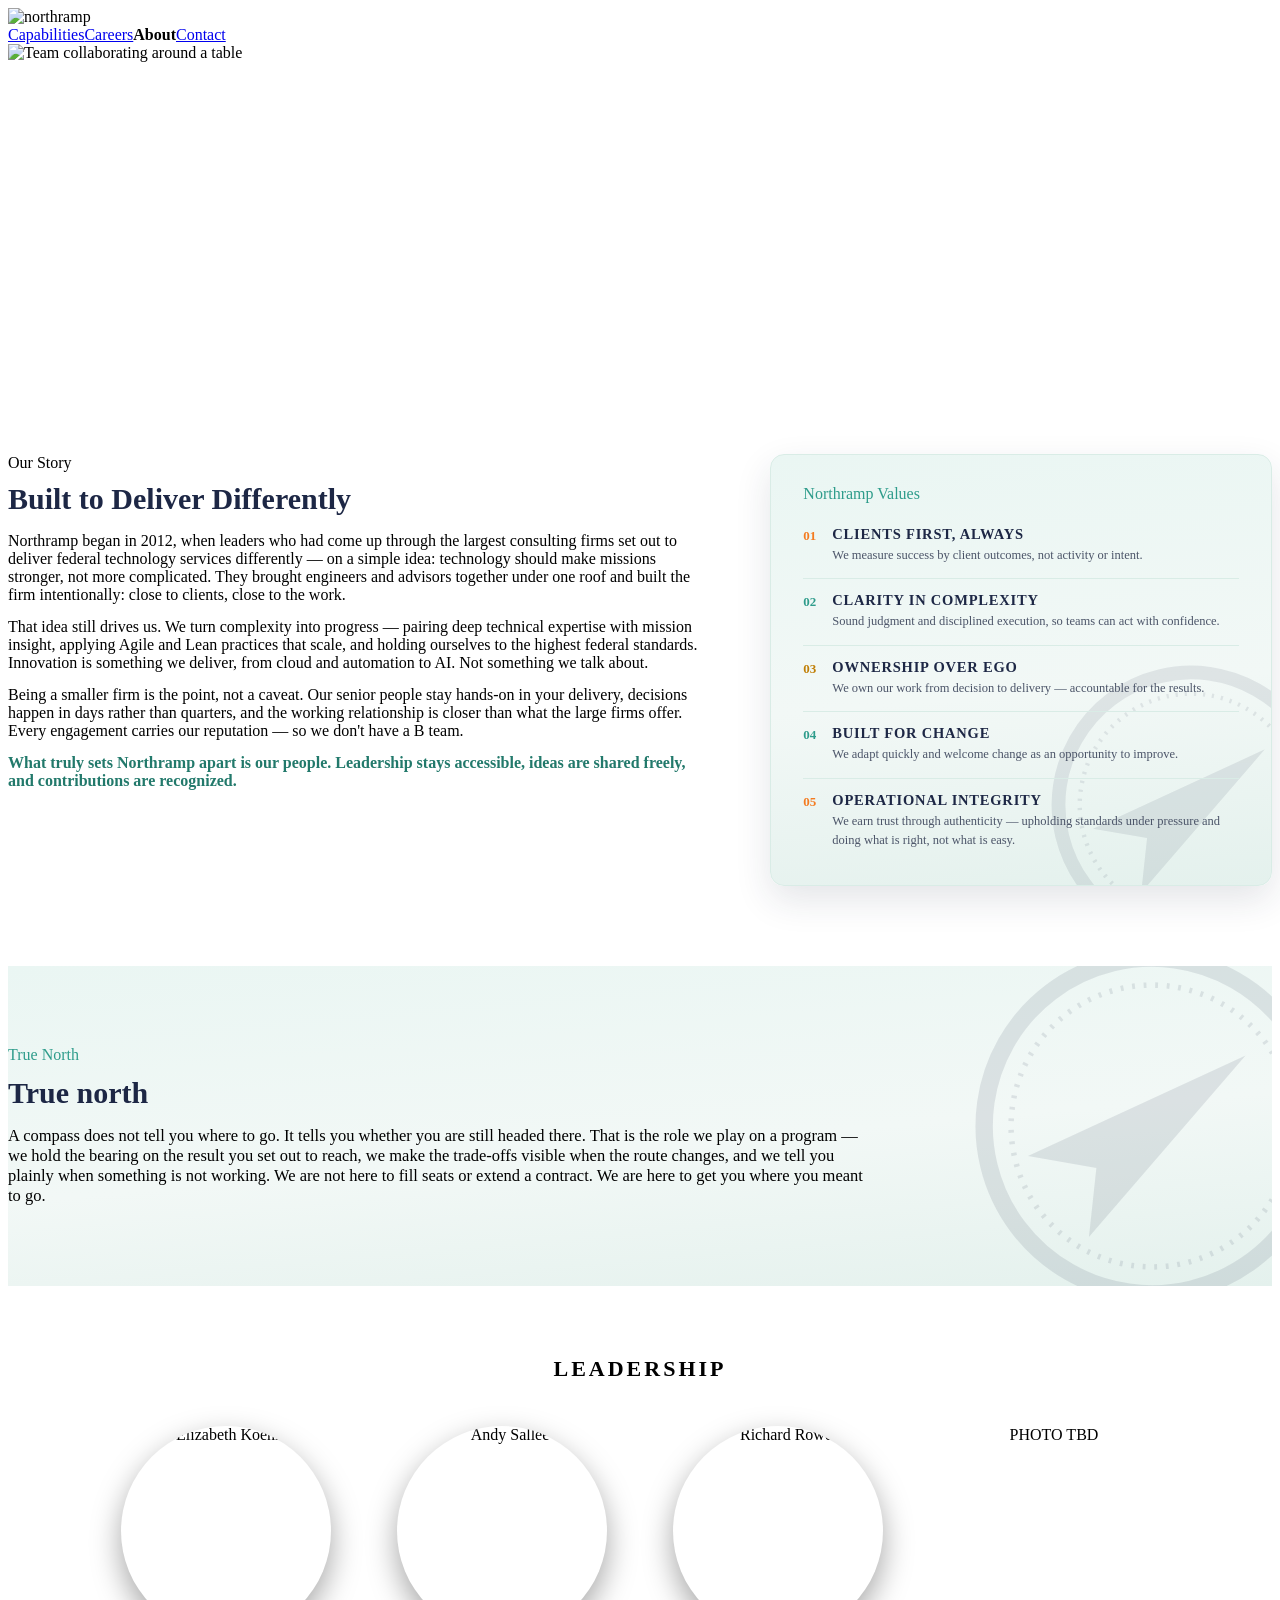
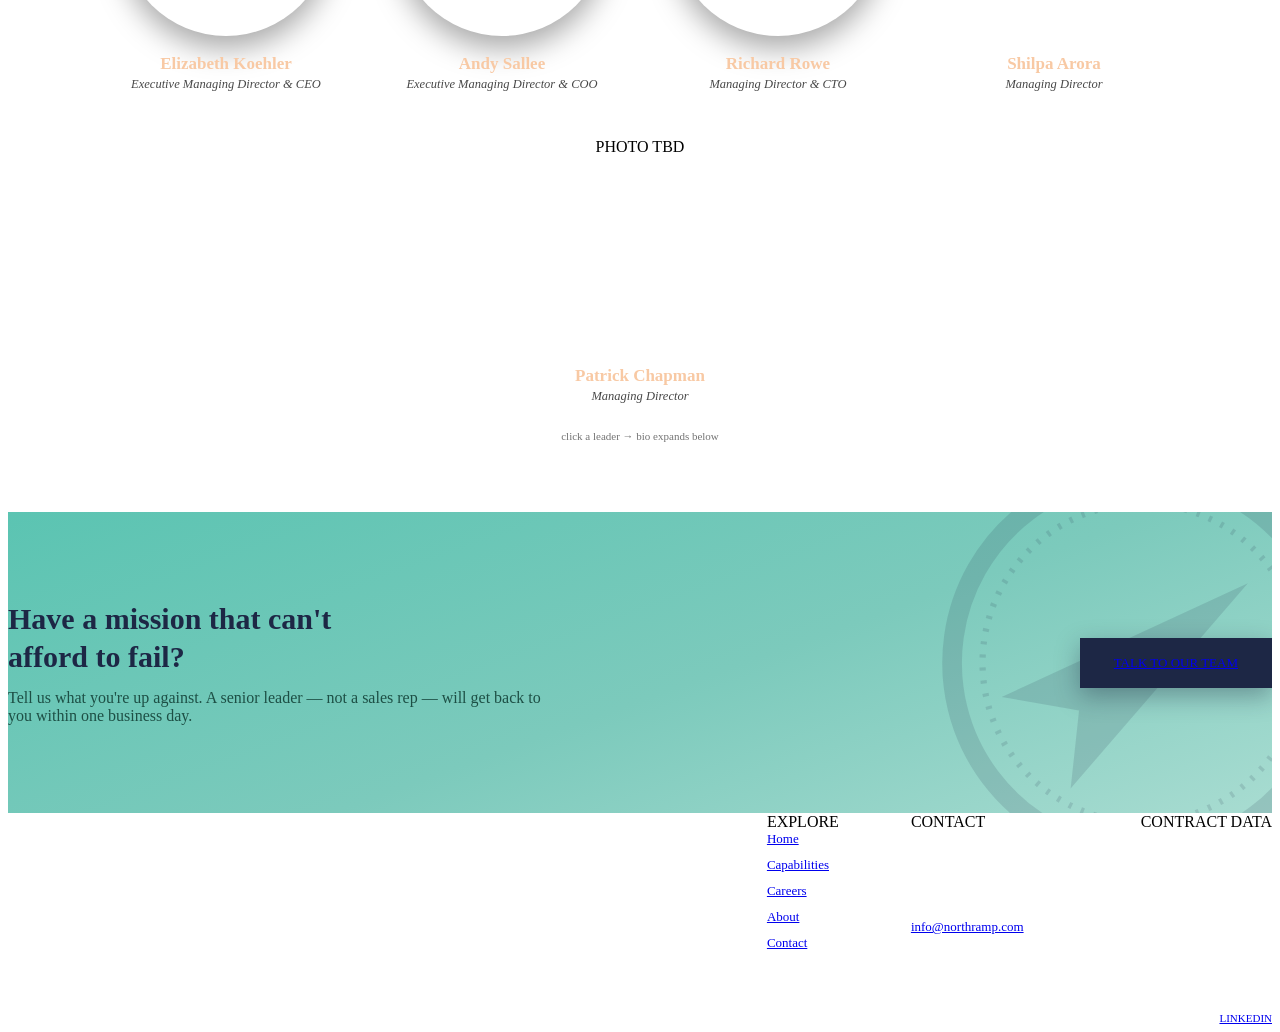
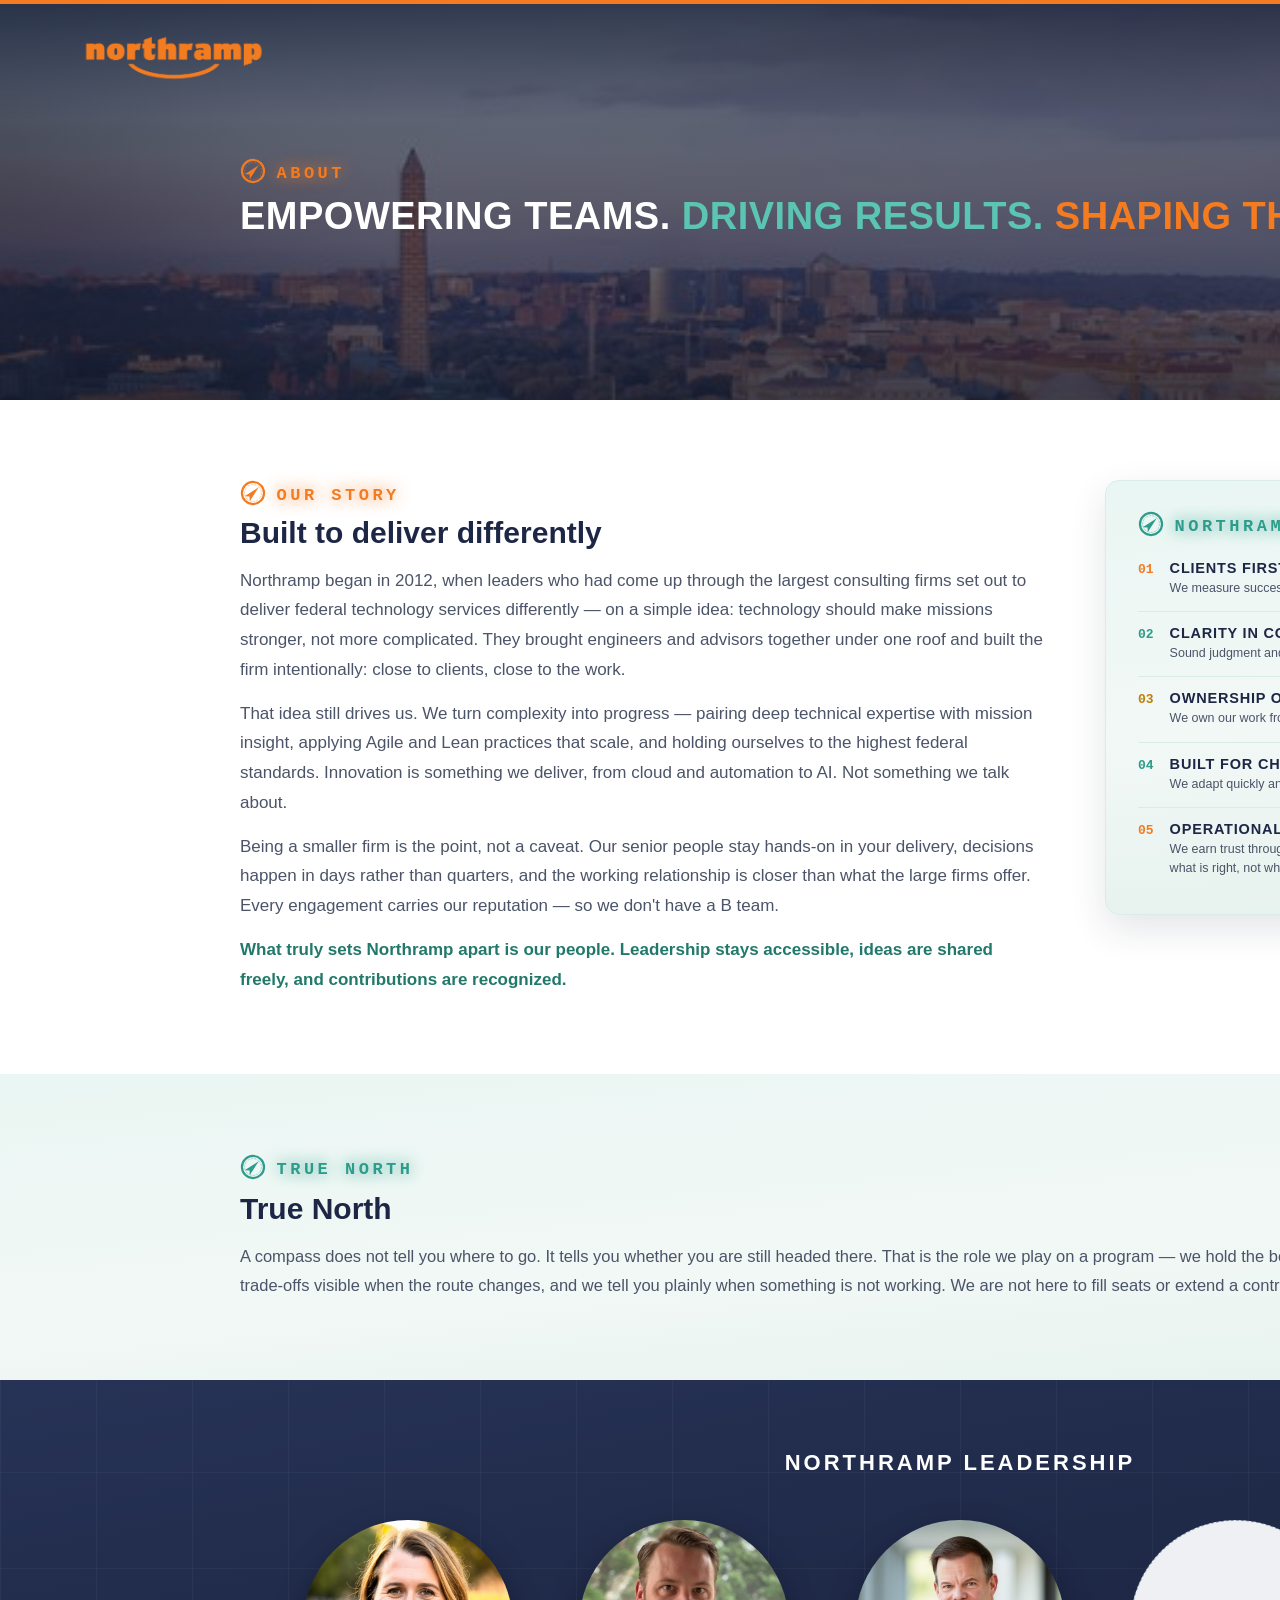
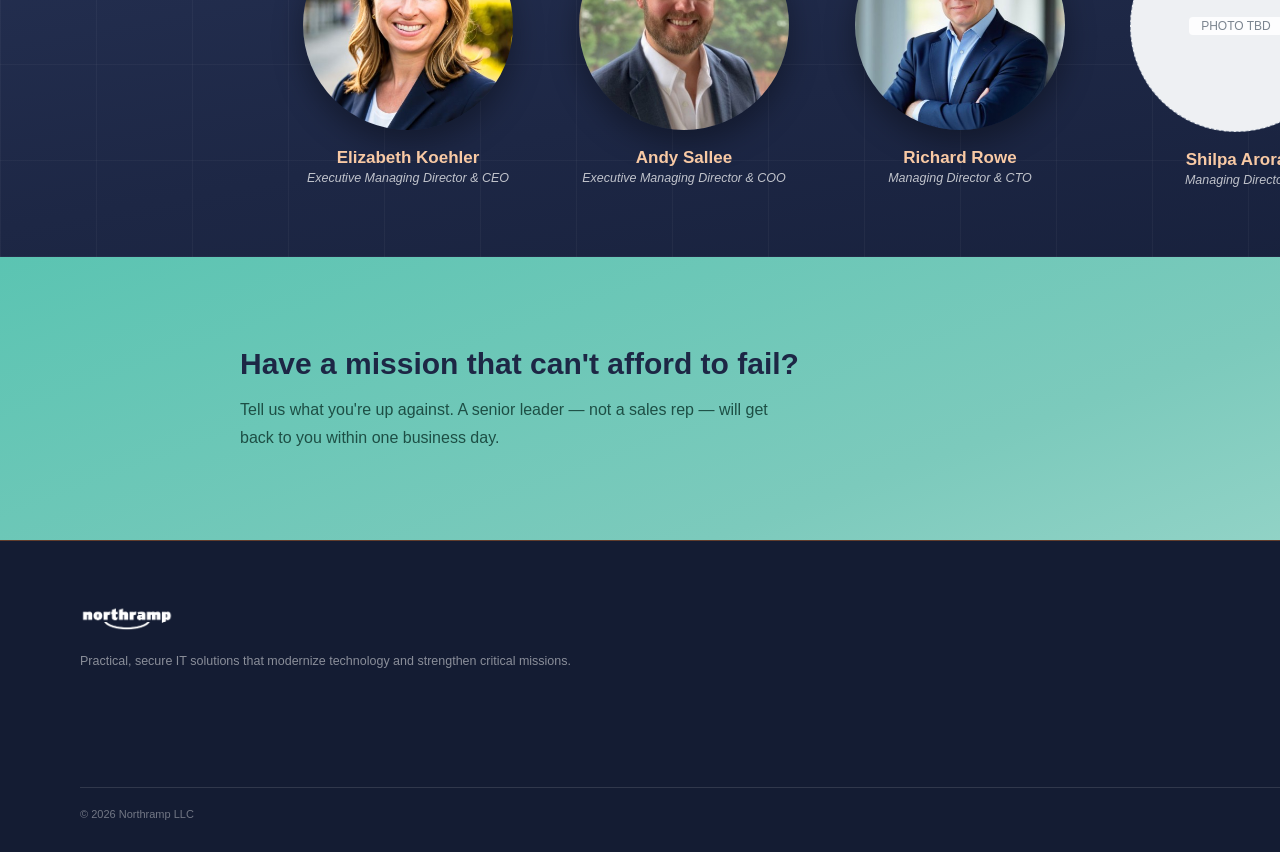
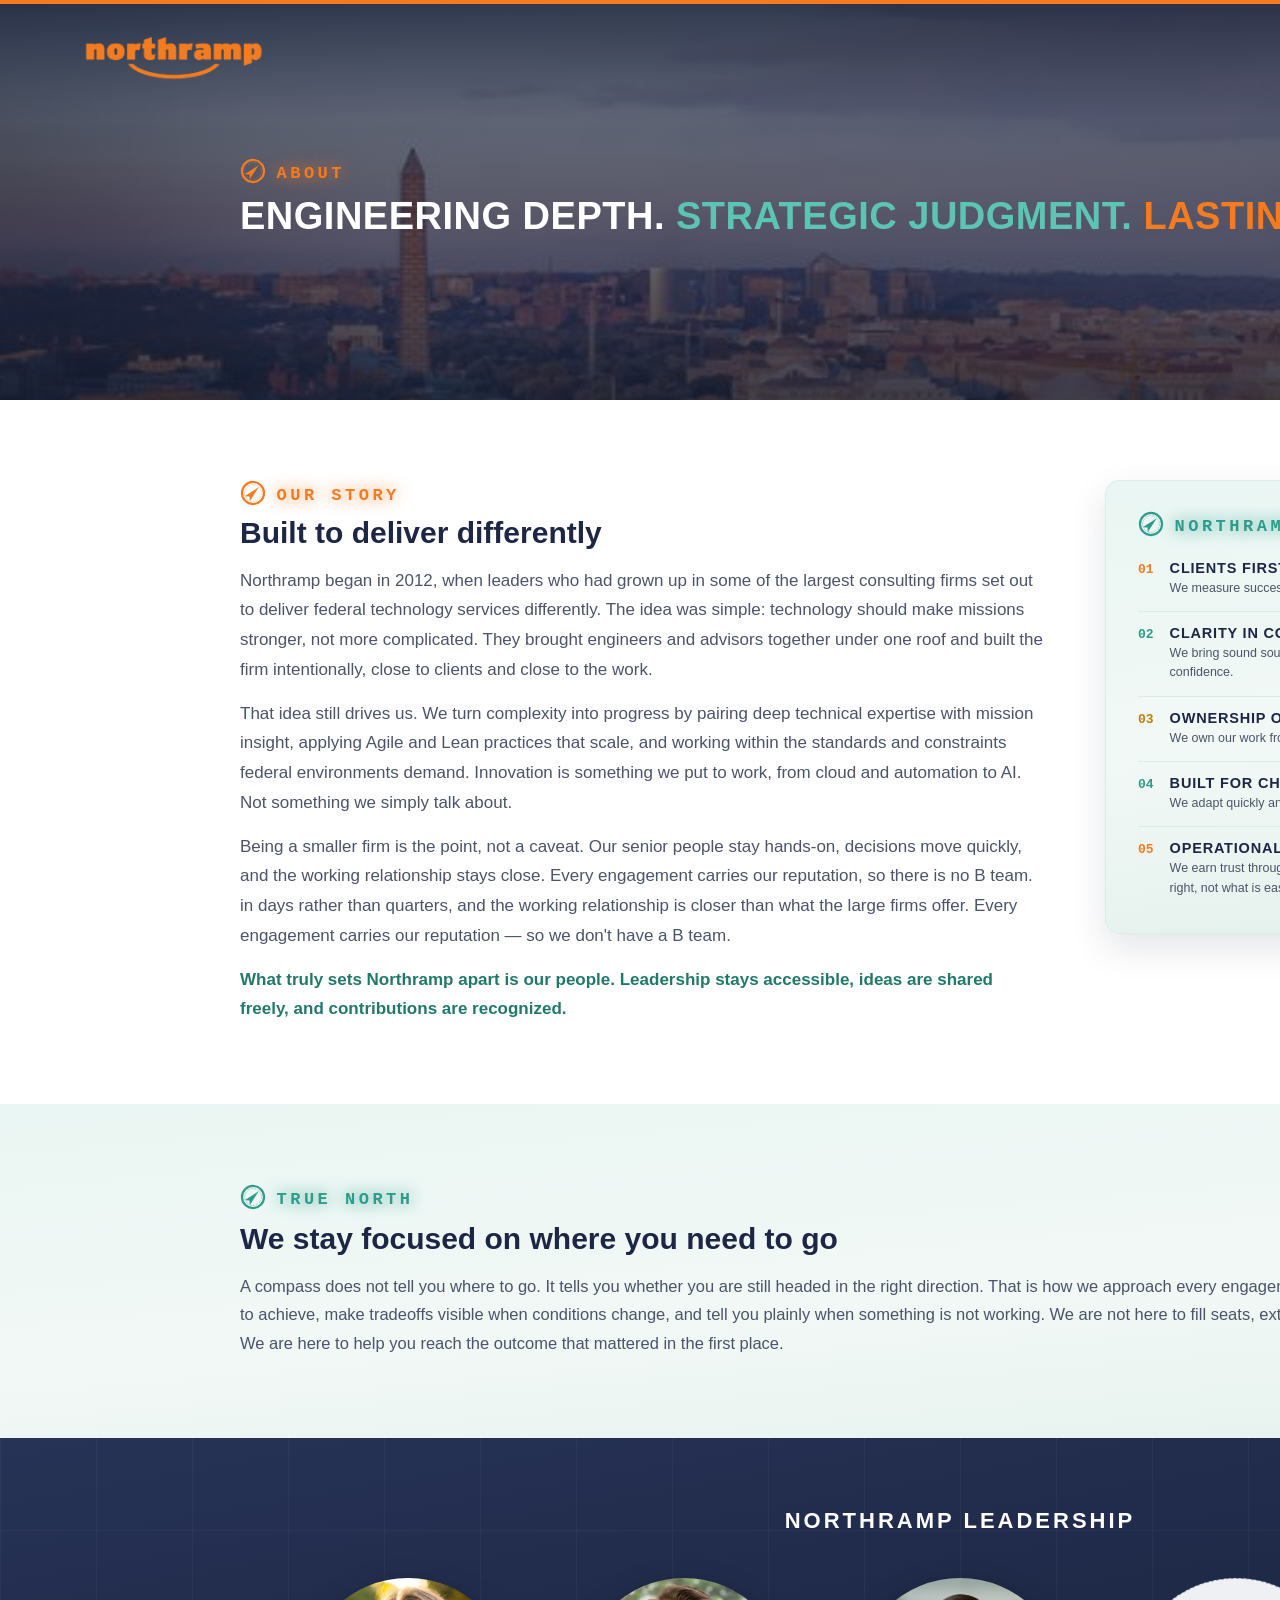
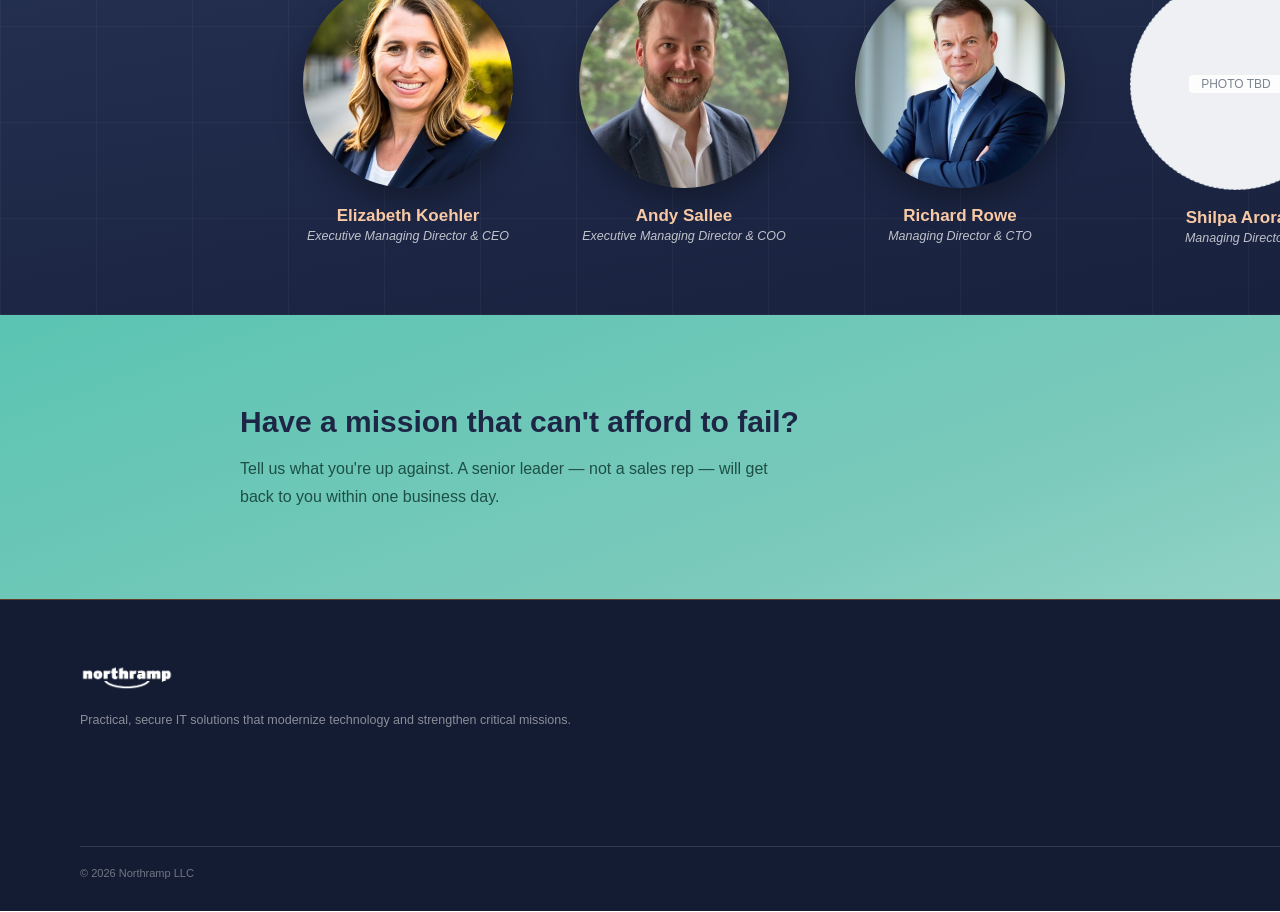
